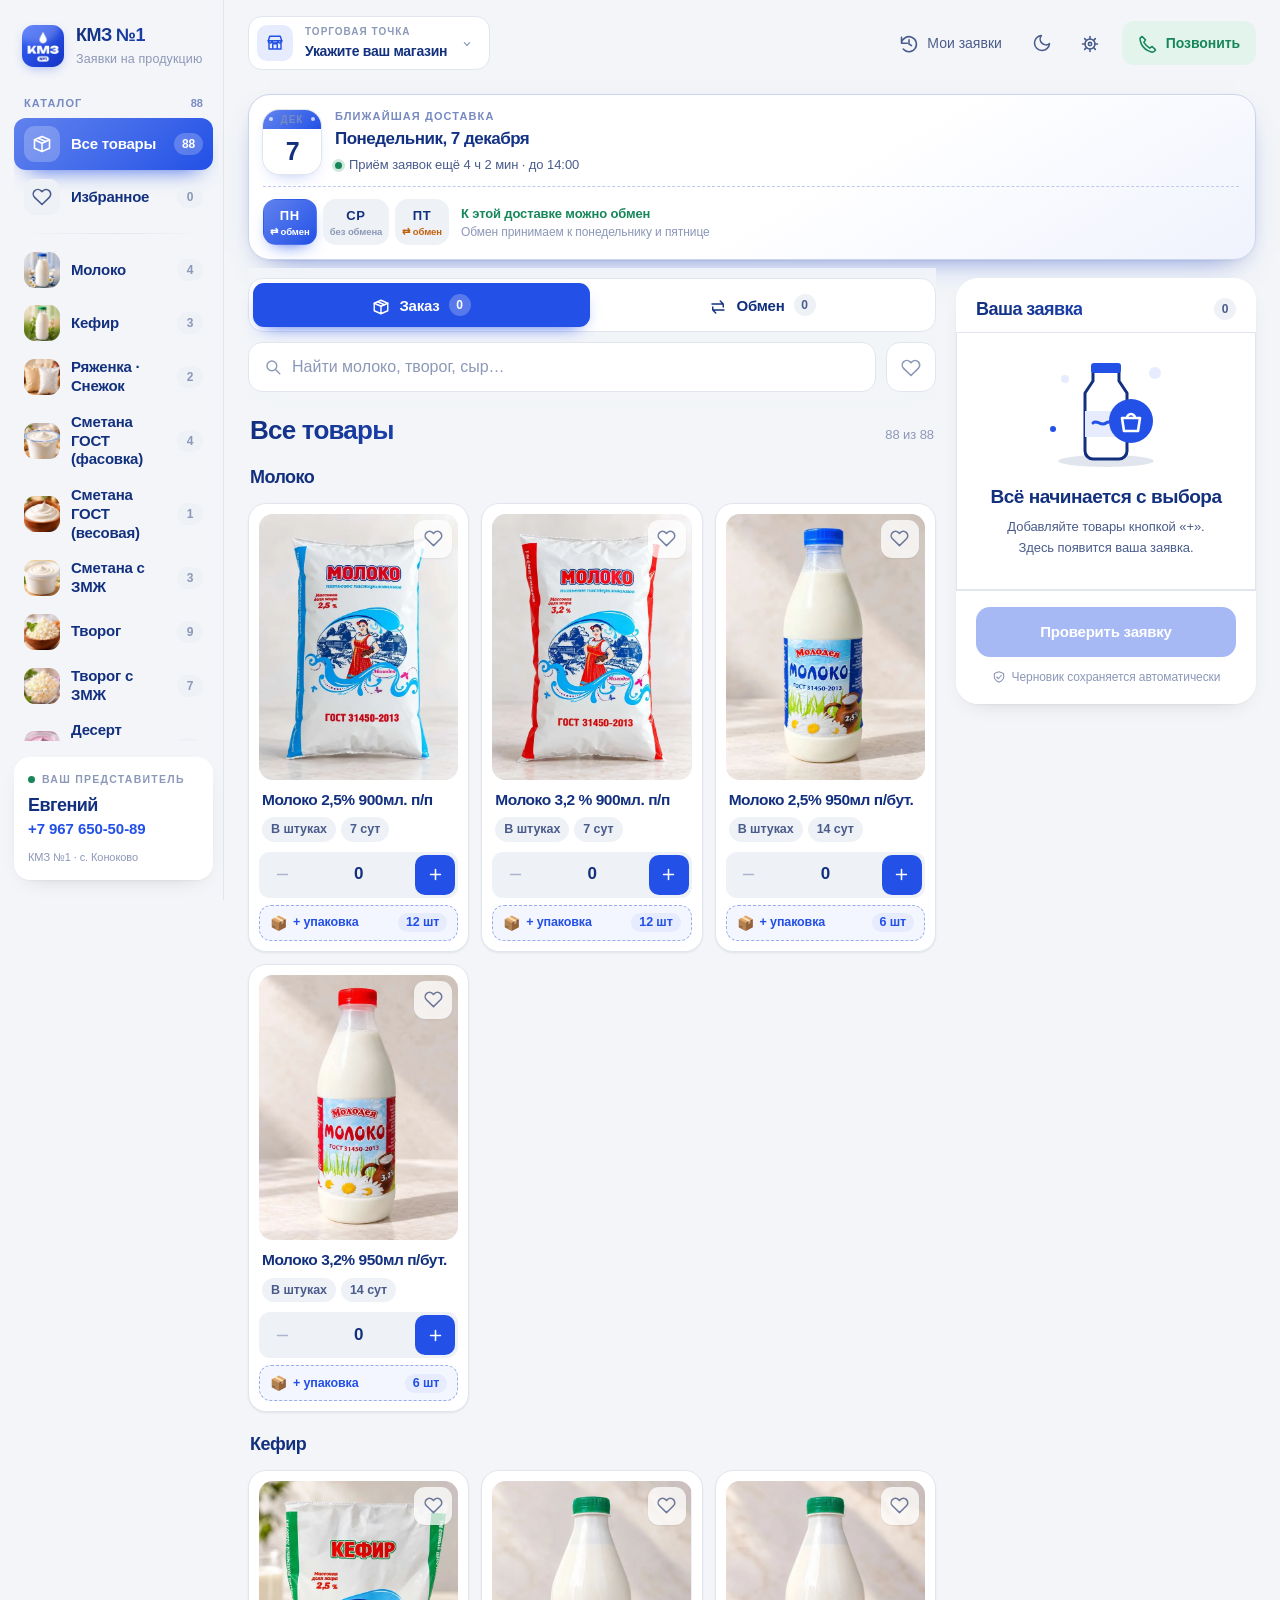
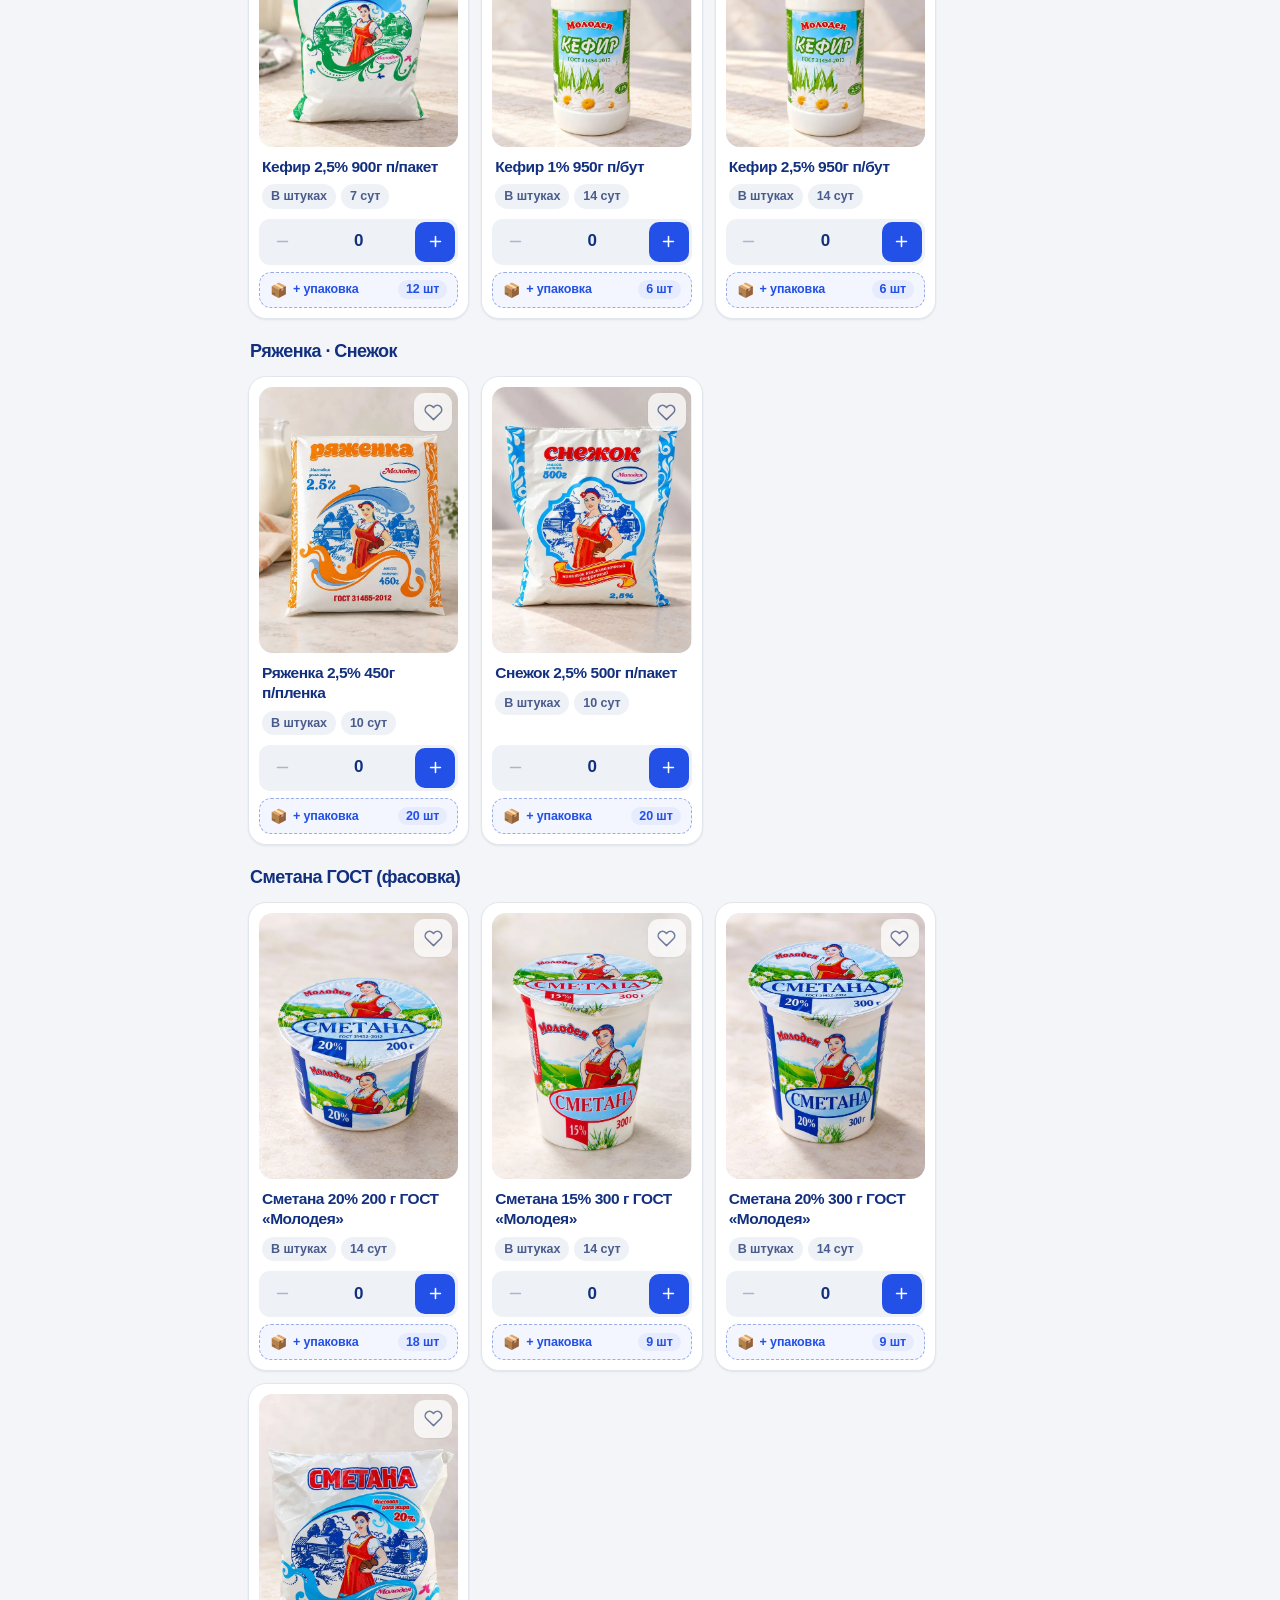
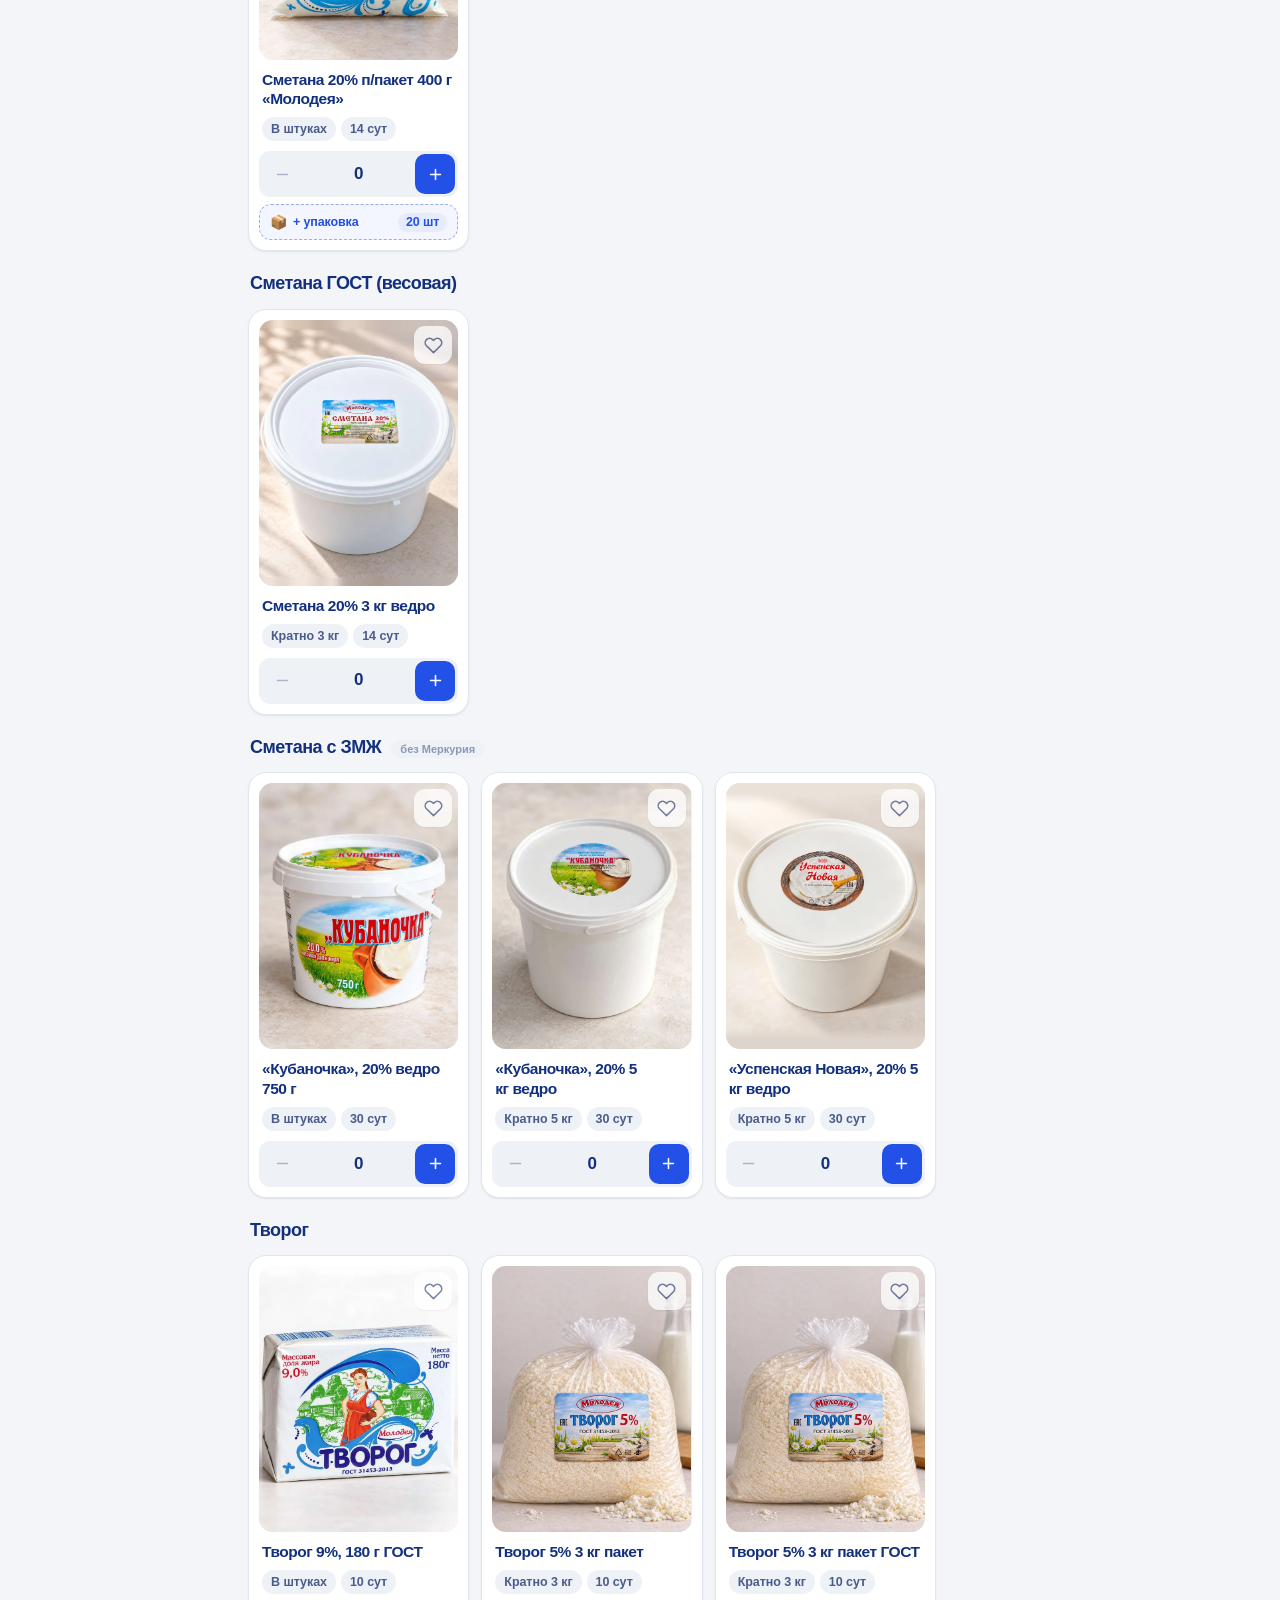
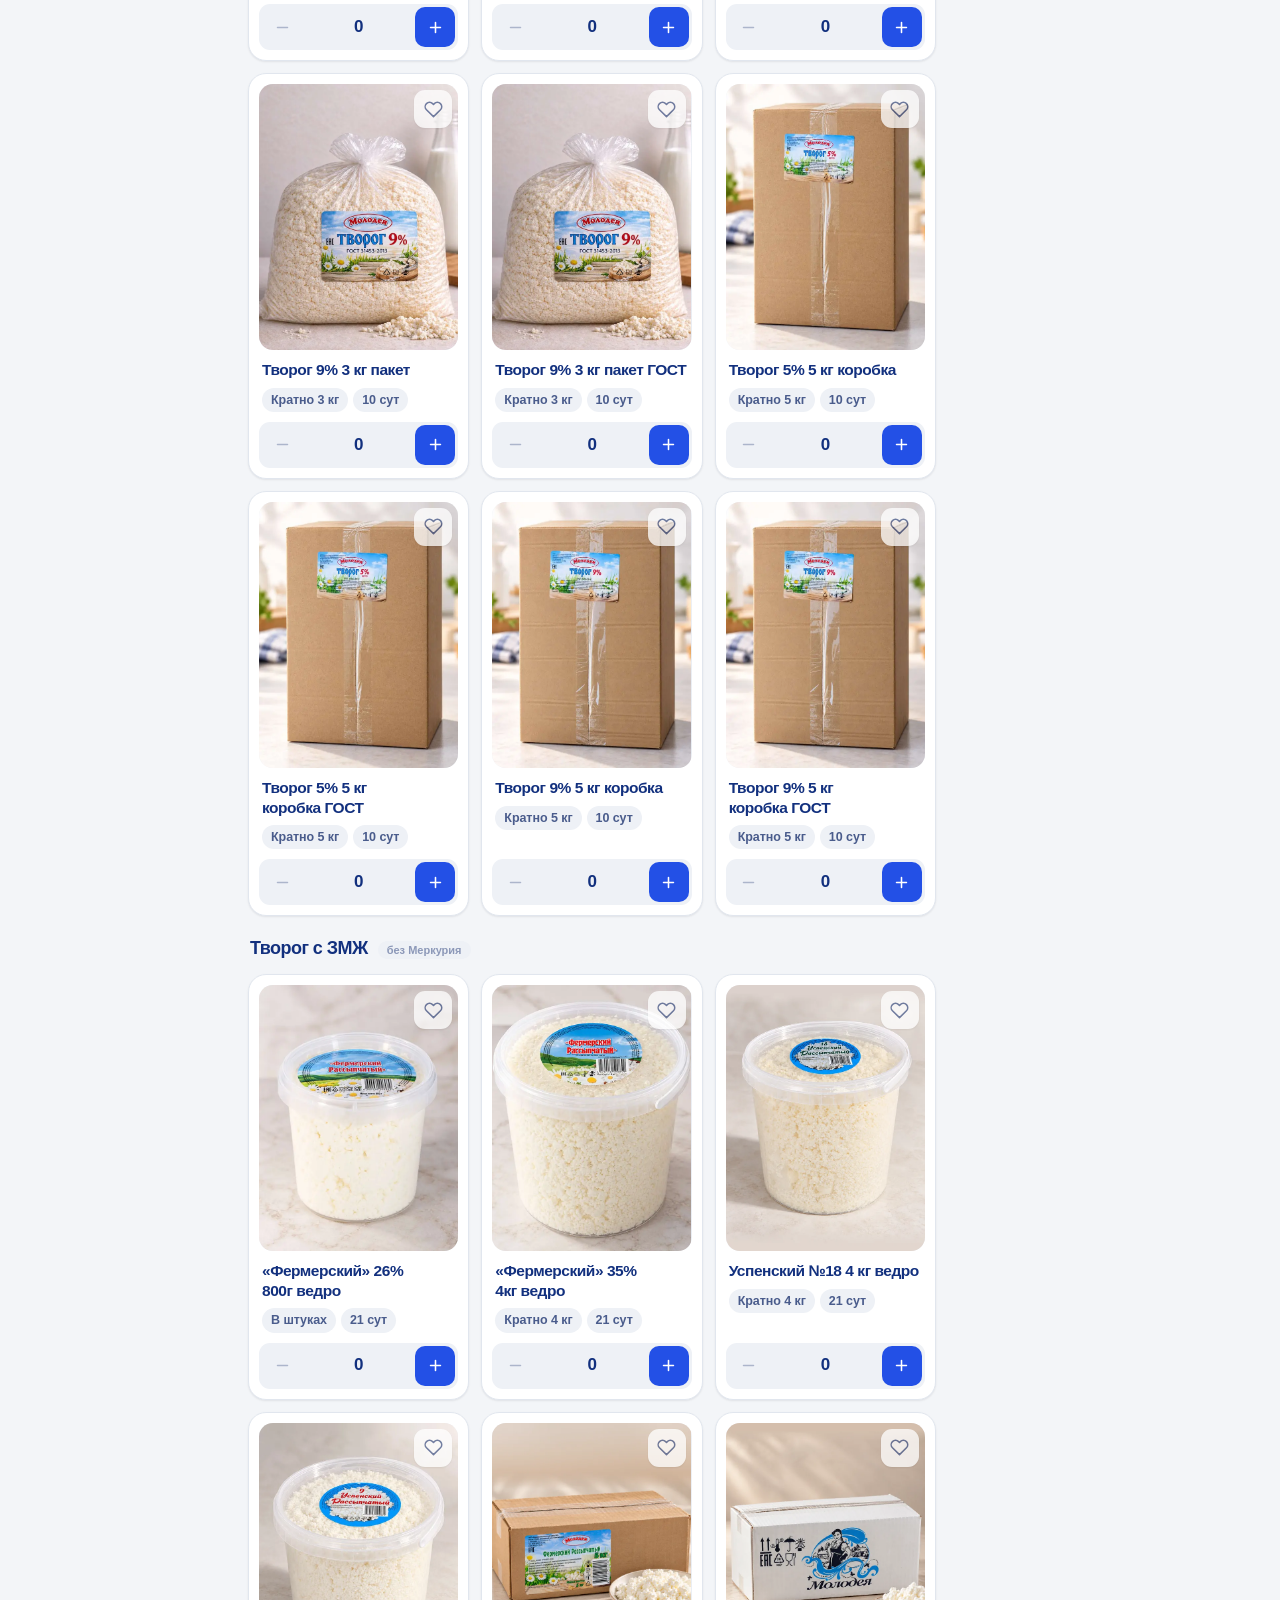
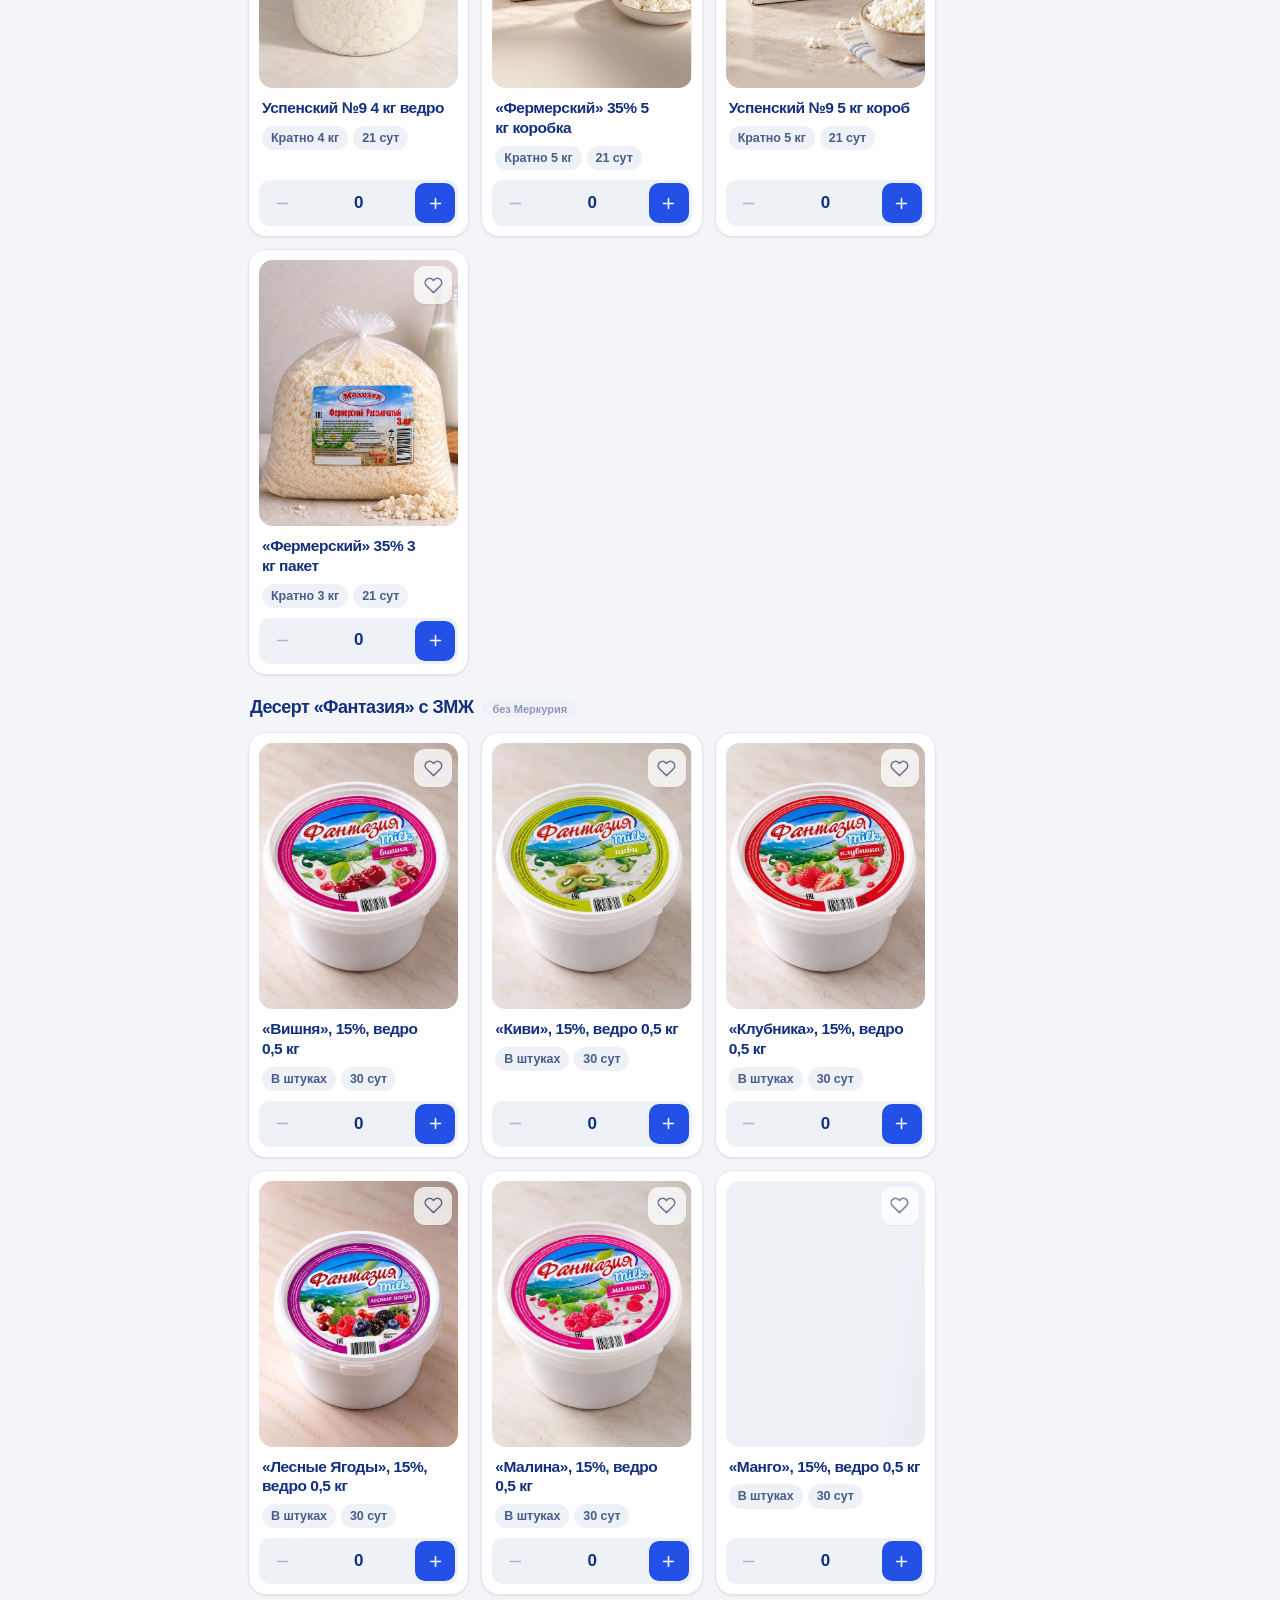
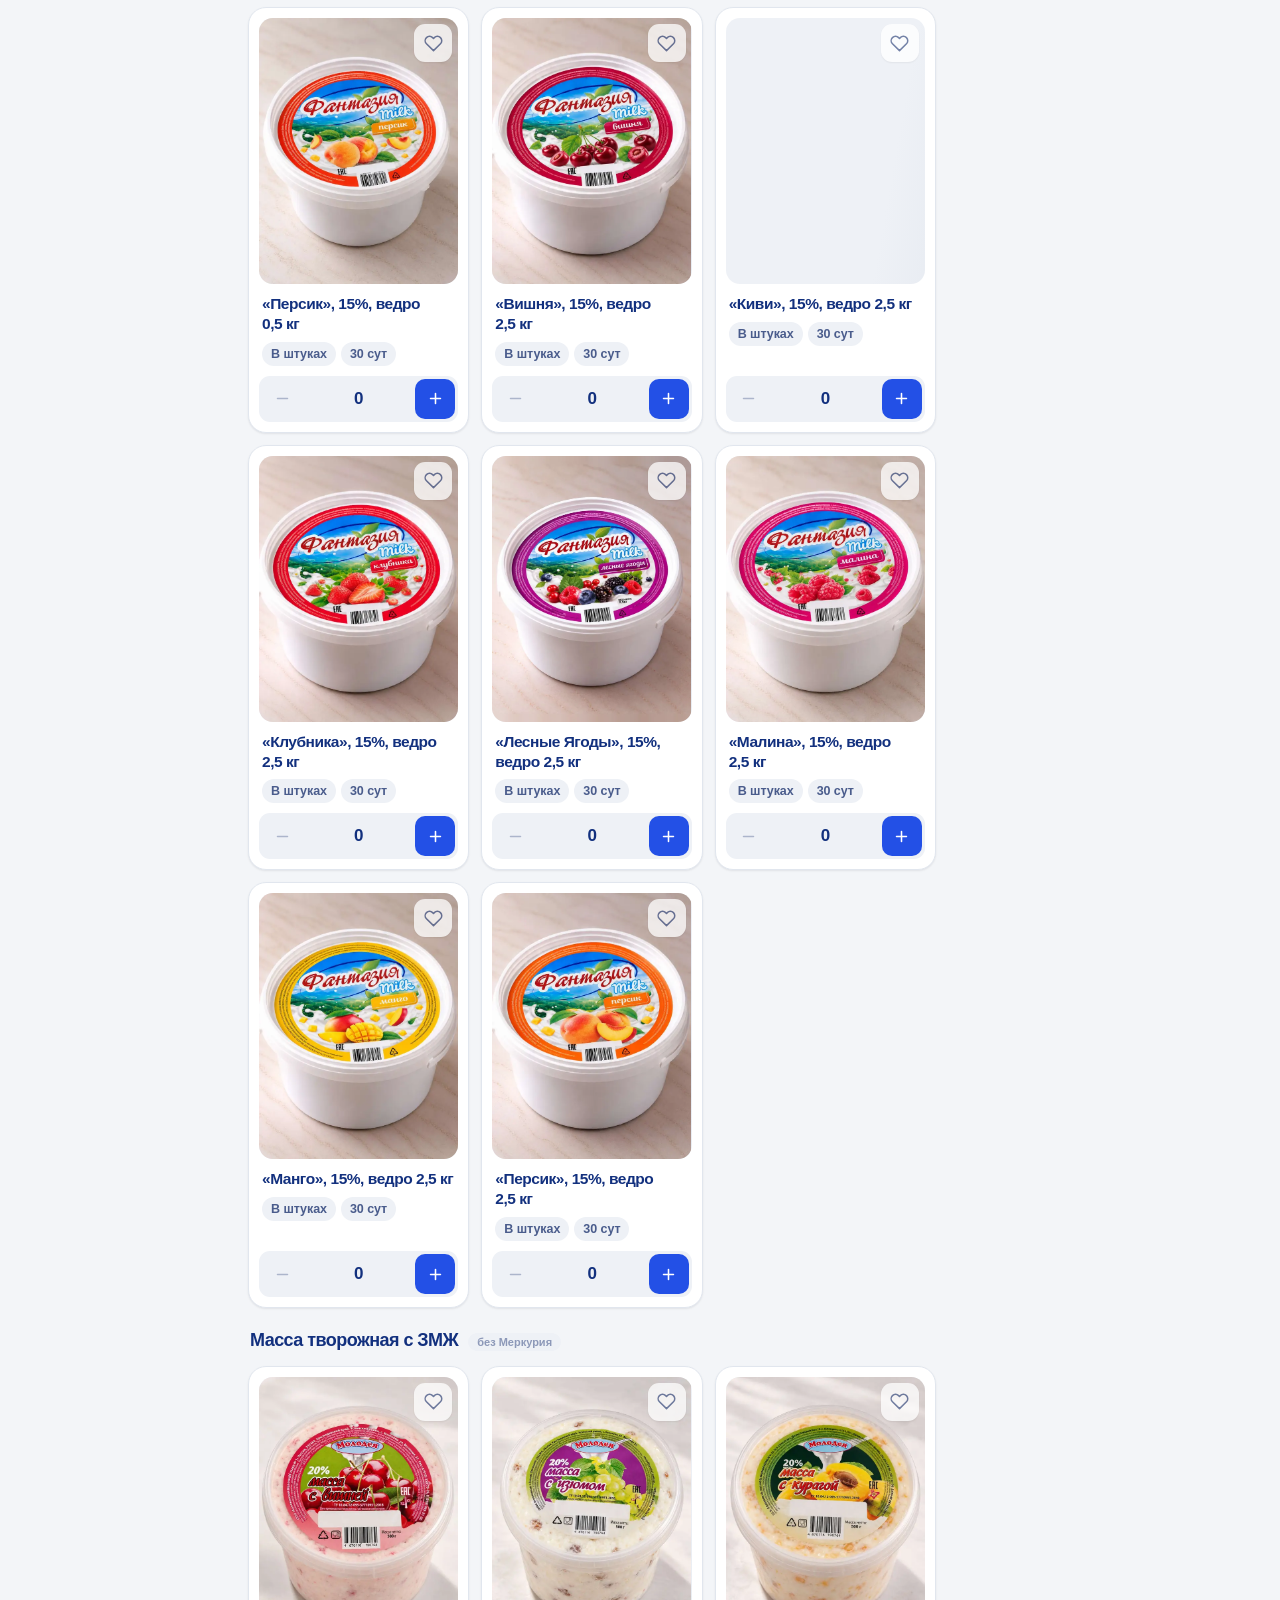
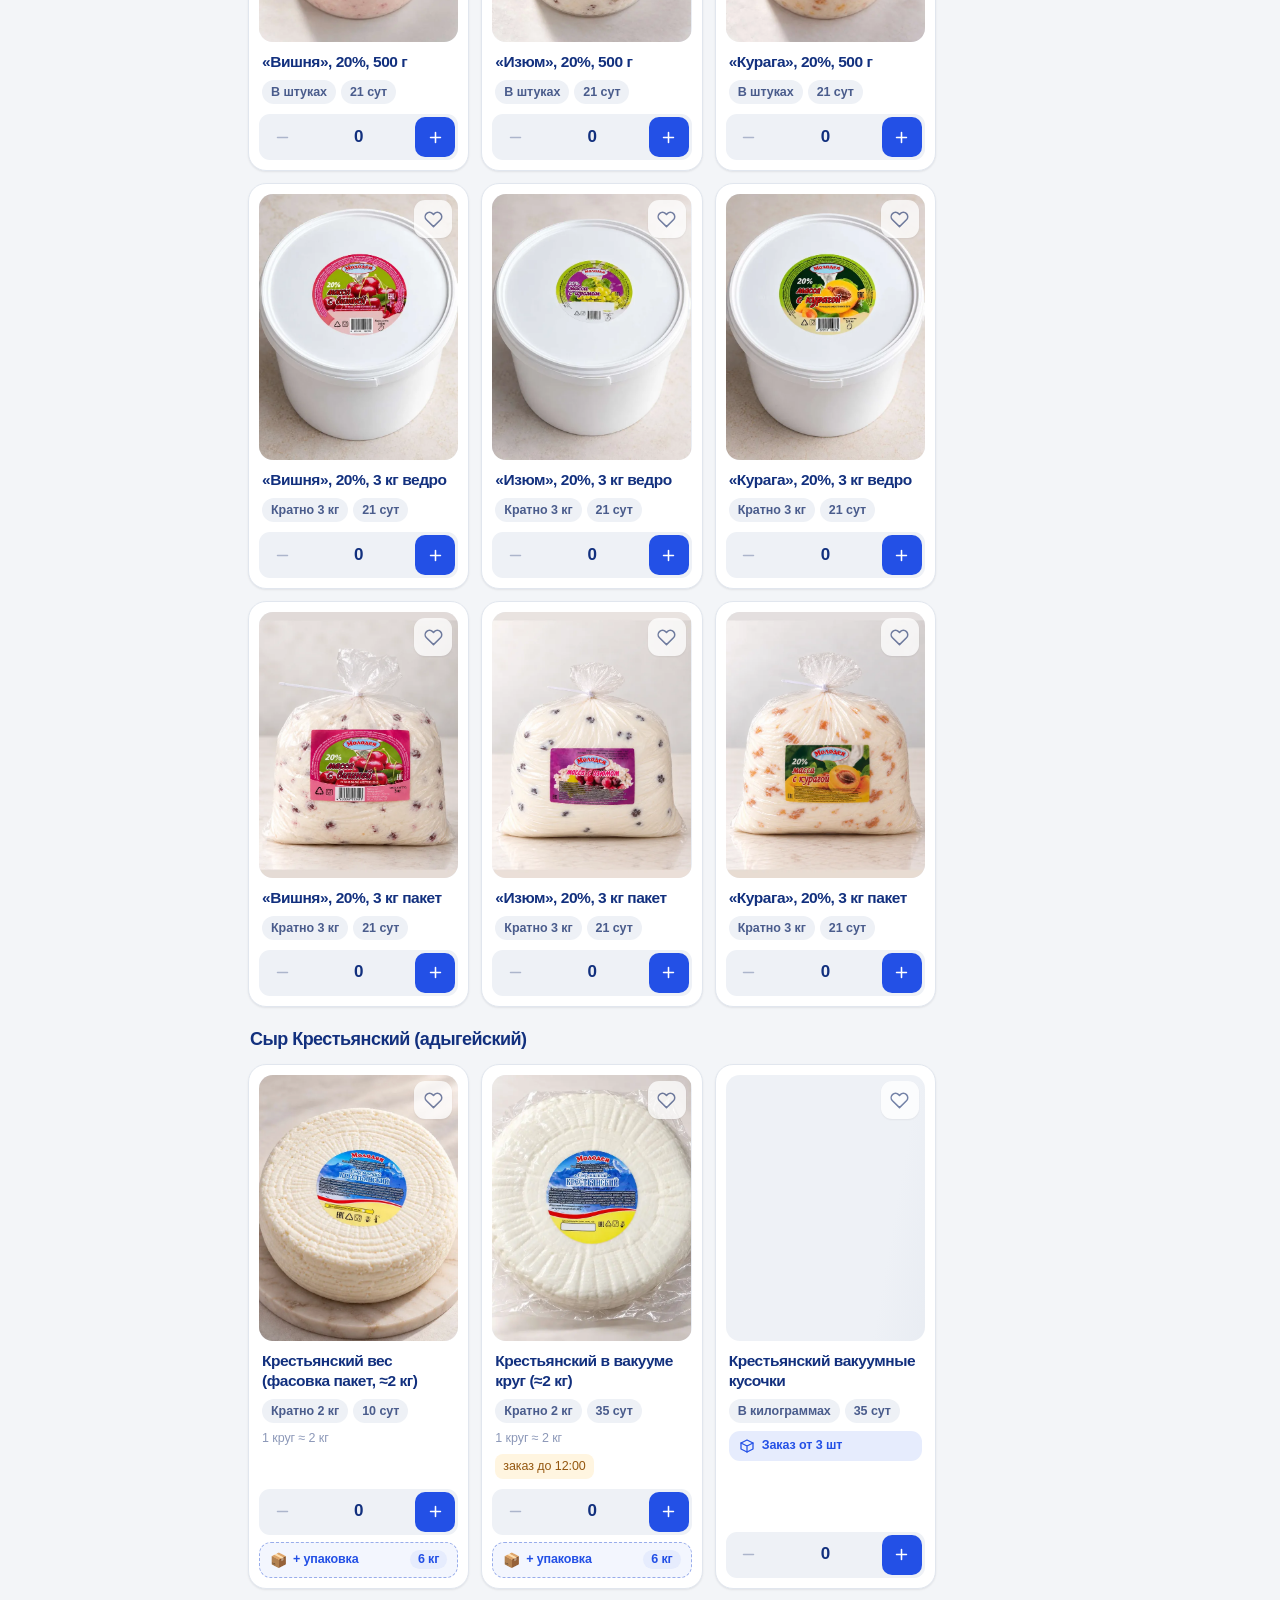
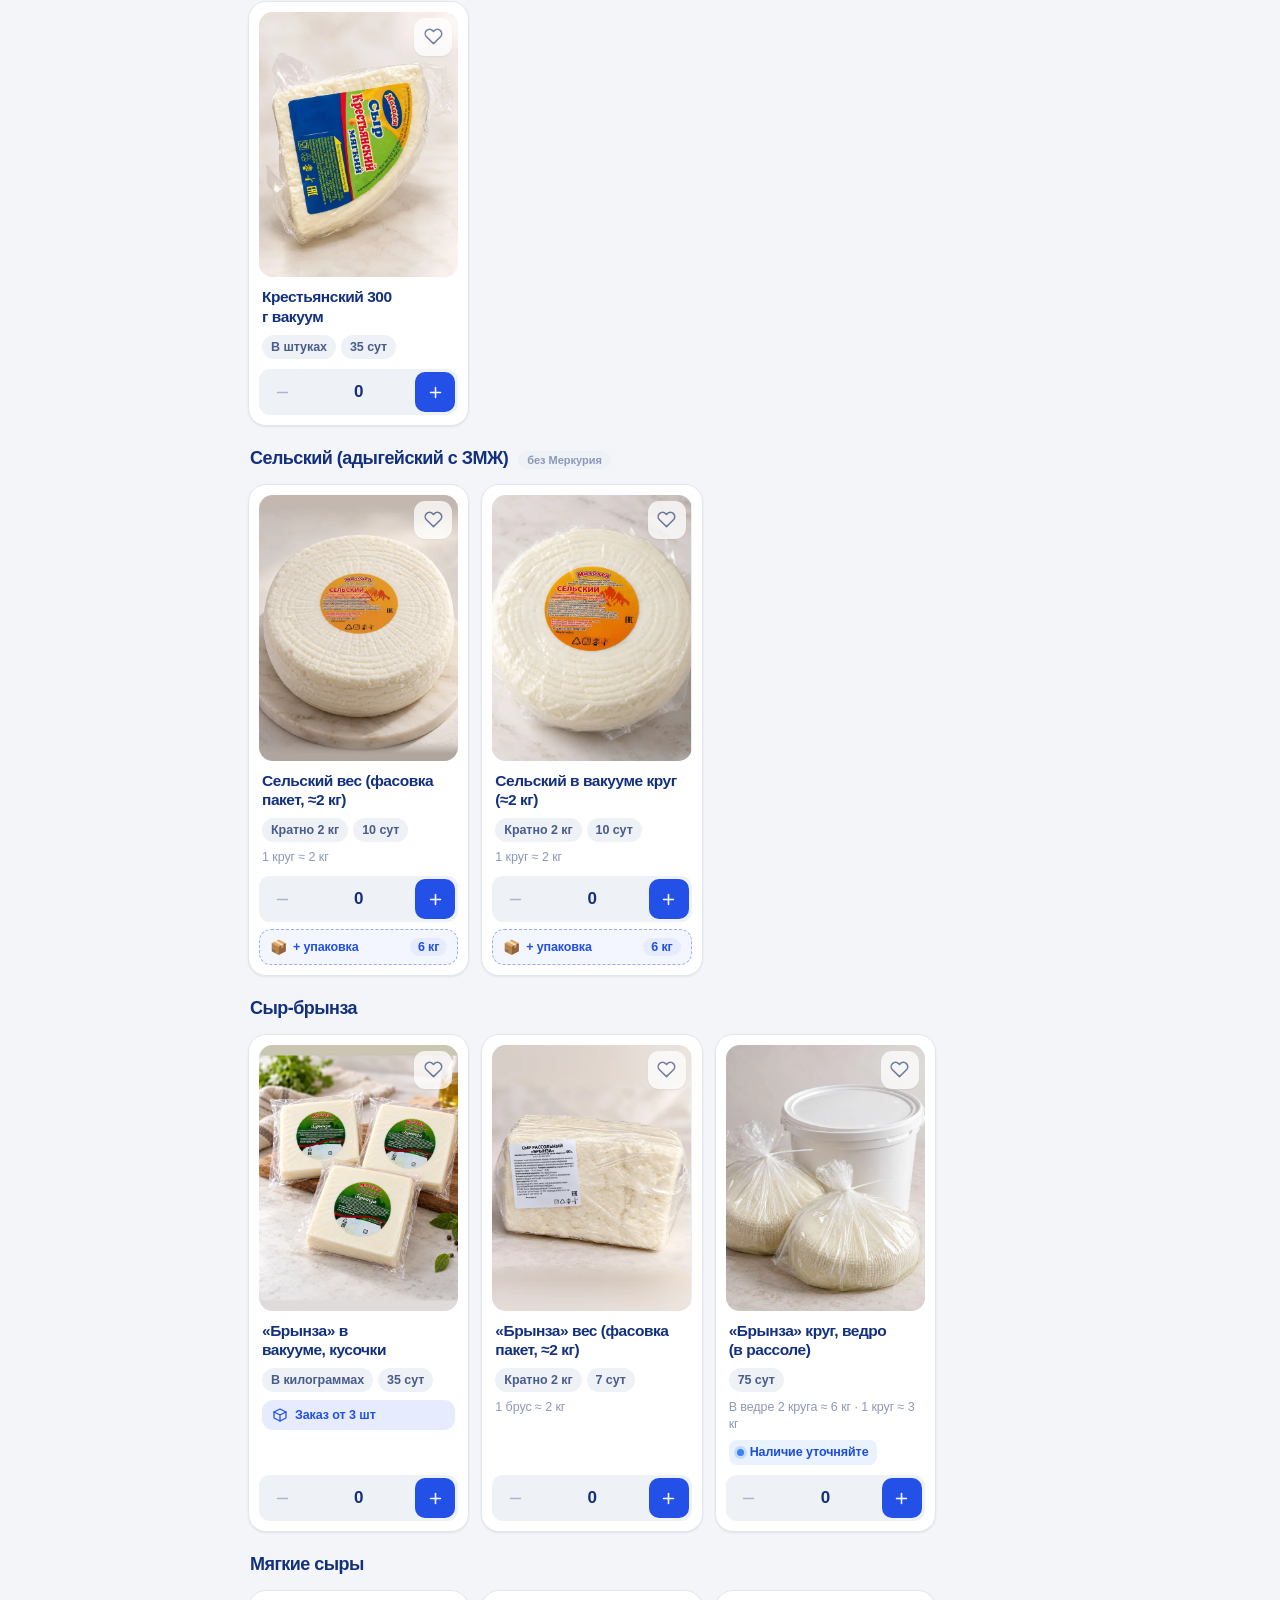
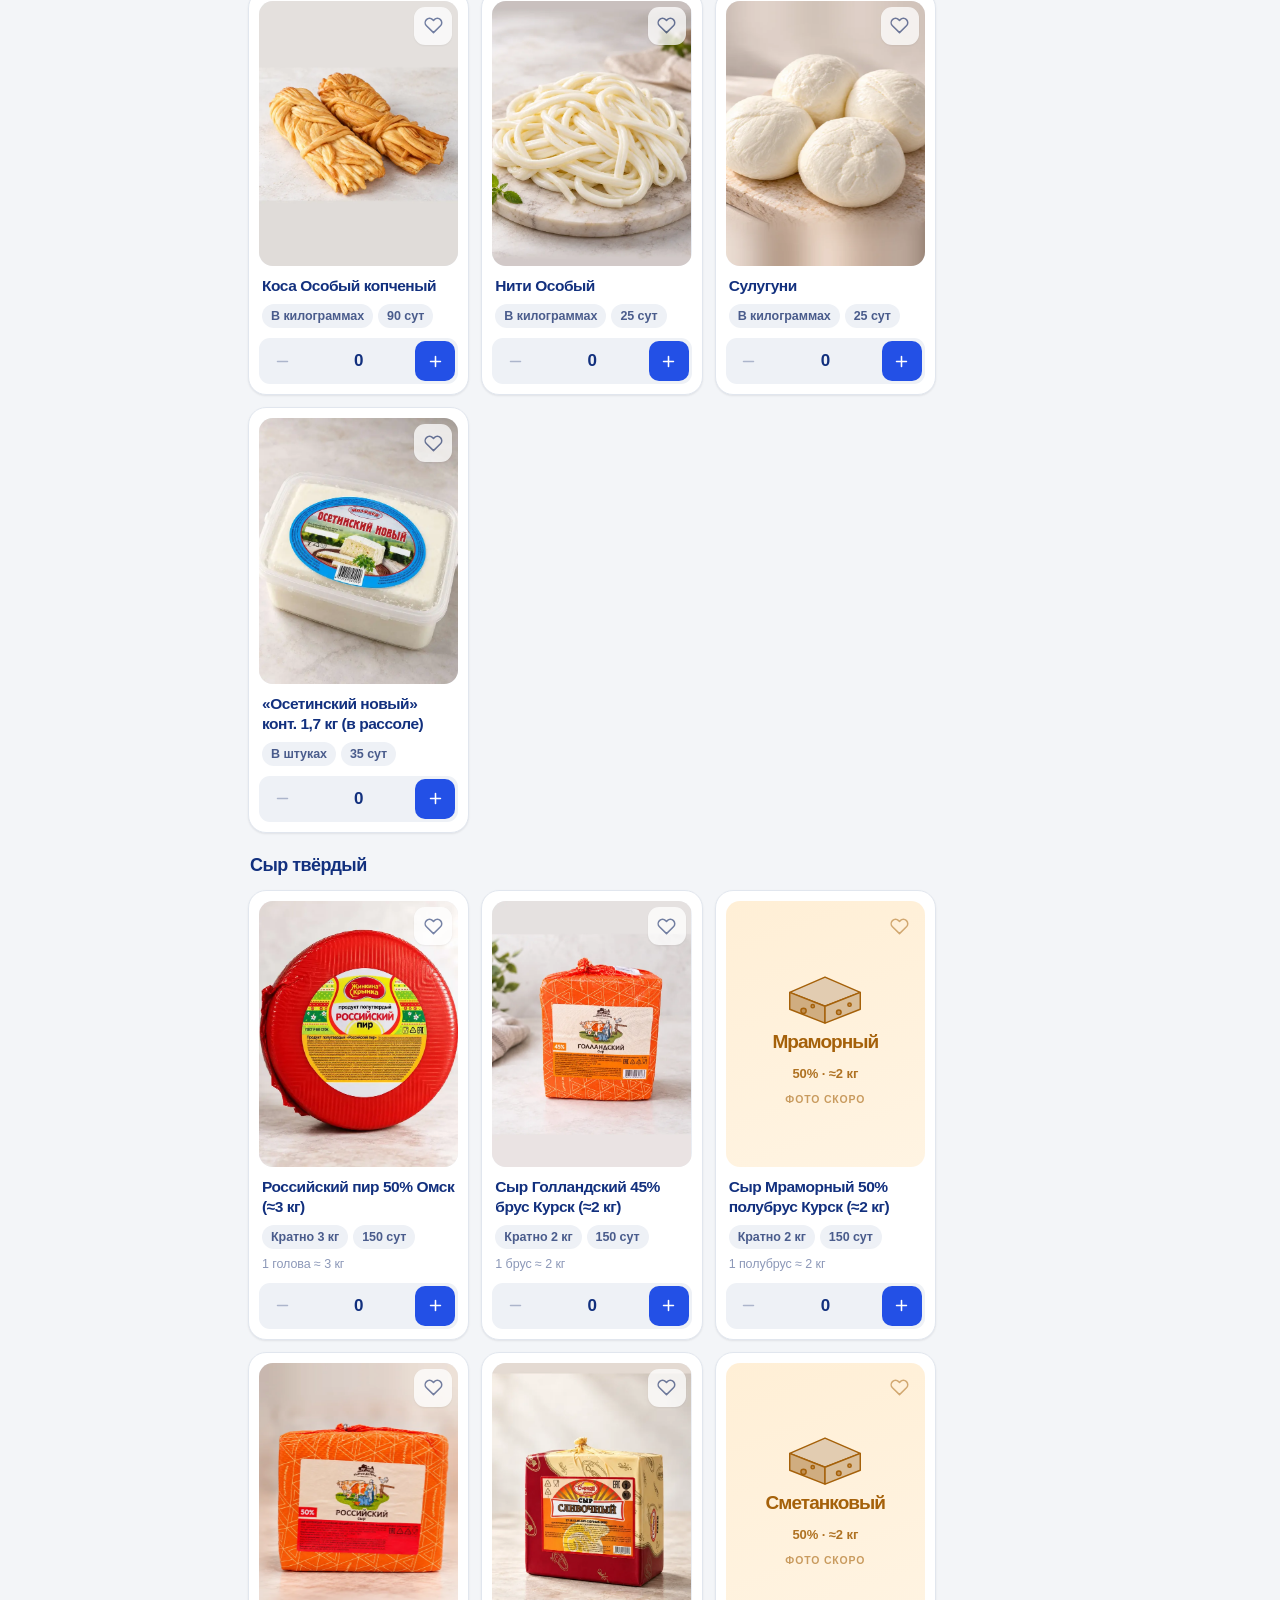
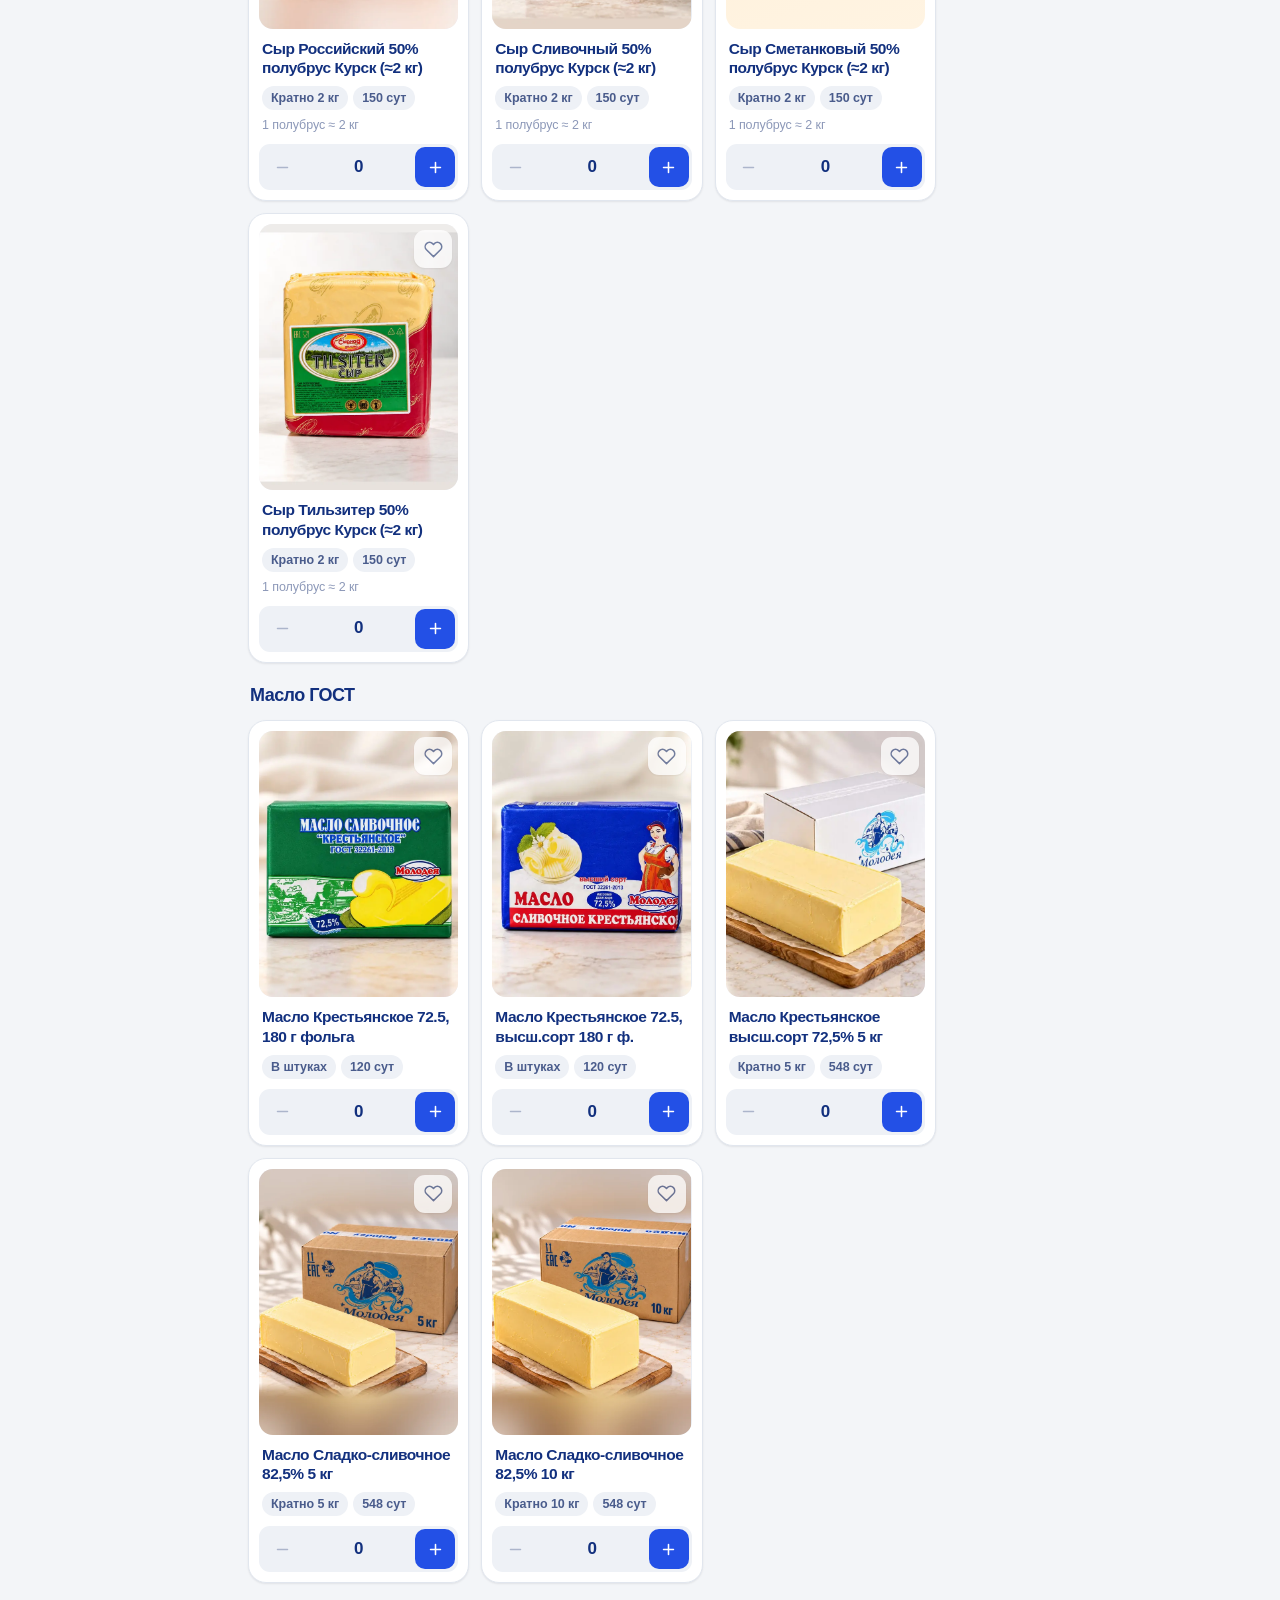
==== index.html @ 9604c7e0 "Фото Сулугуни и Российского — отдалённее, как у остальных Co-Authored-By: Claude Opus 5.5 <noreply@a" ====
<!doctype html>
<html lang="ru">
<head>
  <meta charset="utf-8">
  <meta http-equiv="Content-Security-Policy" content="default-src 'self'; script-src 'self' 'unsafe-inline'; style-src 'self' 'unsafe-inline' https://fonts.googleapis.com; font-src 'self' https://fonts.gstatic.com; img-src 'self' data: blob:; connect-src 'self'; object-src 'none'; base-uri 'self'">
  <meta name="viewport" content="width=device-width,initial-scale=1,viewport-fit=cover">
  <title>КМЗ №1 — Заявки на продукцию</title>
  <meta name="description" content="Выберите молочную продукцию КМЗ №1, оформите заказ и обмен и передайте заявку своему представителю.">
  <meta name="theme-color" content="#F3F5F8" media="(prefers-color-scheme: light)">
  <meta name="theme-color" content="#0A0F17" media="(prefers-color-scheme: dark)">
  <link rel="preconnect" href="https://fonts.googleapis.com">
  <link rel="preconnect" href="https://fonts.gstatic.com" crossorigin>
  <link rel="stylesheet" href="https://fonts.googleapis.com/css2?family=Onest:wght@400;500;600;700;800&display=swap">
  <meta name="apple-mobile-web-app-capable" content="yes">
  <meta name="format-detection" content="telephone=no">
      <link rel="apple-touch-icon" href="icons/apple-touch-icon.png">
  <link rel="icon" type="image/png" sizes="64x64" href="[data-uri]">
<link rel="manifest" href="manifest.json">
  <script>(function(){try{var t=localStorage.getItem('kmz_theme');if(t==='light'||t==='dark')document.documentElement.setAttribute('data-theme',t);}catch(e){}})();</script>
  <style>
:root{
  color-scheme:light;
  --bg:#F3F5F8;--card:#FFFFFF;--soft:#EEF1F6;--line:#E1E6EE;--line2:#D3DAE5;
  --ink:#0C1726;--ink2:#4A5669;--mute:#8993A3;
  --acc:#2350E6;--acc-h:#1C43C7;--acc-ink:#FFFFFF;--acc-soft:#E6ECFD;
  --ex:#C2610C;--ex-ink:#FFFFFF;--ex-soft:#FCEEDD;
  --ok:#17875B;--ok-soft:#E2F4EC;
  --bad:#C2412B;--bad-soft:#FCE9E4;
  --wbg:#FFF5E0;--wink:#94570F;--wline:#F1DDB5;
  --glass:rgba(243,245,248,.86);
  --shadow:0 1px 2px rgba(12,23,38,.04),0 8px 24px -14px rgba(12,23,38,.22);
  --shadow-l:0 24px 70px -20px rgba(12,23,38,.45);
  --t-milk:#E7EEFE;--t-milk-i:#2350E6;
  --t-kef:#E3F4EC;--t-kef-i:#17875B;
  --t-ryaz:#FBEADB;--t-ryaz-i:#B5581A;
  --t-smet:#FFF4D1;--t-smet-i:#946600;
  --t-tvor:#F1ECFA;--t-tvor-i:#6F45B8;
  --t-yog:#FCE7EE;--t-yog-i:#C0336A;
  --t-fant:#F7E6F4;--t-fant-i:#A0307E;
  --t-cheese:#FFEFD6;--t-cheese-i:#A5610A;
  --t-butter:#FFF7C9;--t-butter-i:#846D00;
  --t-um:#F4EDDD;--t-um-i:#8E6B22;
  --f:"Onest",-apple-system,BlinkMacSystemFont,"Segoe UI",Roboto,Arial,sans-serif;
  --d:"Unbounded","Onest",-apple-system,"Segoe UI",Arial,sans-serif;
  --safe:env(safe-area-inset-bottom,0px);
  --photo-bg:radial-gradient(120% 90% at 50% 38%,#FFFFFF 0%,#F1F4F8 62%,#E7ECF2 100%);
  /* старые имена — на случай, если где-то используются */
  --blue:var(--acc);--navy:var(--ink);--muted:var(--mute);--green:var(--ok);--orange:var(--ex);
}
@media (prefers-color-scheme:dark){:root:not([data-theme=light]){
  color-scheme:dark;
  --bg:#0A0F17;--card:#111823;--soft:#18212E;--line:#222D3C;--line2:#2C3949;
  --ink:#E9EEF6;--ink2:#A5B0C2;--mute:#6D788A;
  --acc:#6E8DFF;--acc-h:#8AA3FF;--acc-ink:#0A0F17;--acc-soft:#1A2547;
  --ex:#F0A15A;--ex-ink:#1A1004;--ex-soft:#34240F;
  --ok:#4CC794;--ok-soft:#10301F;
  --bad:#F0766B;--bad-soft:#3A1D1A;
  --wbg:#2E2210;--wink:#F0C27A;--wline:#4A3718;
  --glass:rgba(10,15,23,.86);
  --shadow:0 1px 0 rgba(255,255,255,.03),0 12px 30px -14px rgba(0,0,0,.7);
  --shadow-l:0 24px 70px -20px rgba(0,0,0,.8);
  --t-milk:#18223C;--t-milk-i:#9DB3FF;
  --t-kef:#14271F;--t-kef-i:#6FD8AB;
  --t-ryaz:#2A1F19;--t-ryaz-i:#F2AE7C;
  --t-smet:#27241C;--t-smet-i:#EBCB78;
  --t-tvor:#211C30;--t-tvor-i:#C7A8F2;
  --t-yog:#2B1A23;--t-yog-i:#F29BBE;
  --t-fant:#2A1A2B;--t-fant-i:#EC9AD6;
  --t-cheese:#2A2219;--t-cheese-i:#F2BD72;
  --t-butter:#26241A;--t-butter-i:#E8D774;
  --t-um:#26221B;--t-um-i:#E0C284;--photo-bg:radial-gradient(120% 90% at 50% 38%,#243042 0%,#18212E 60%,#121A25 100%);
}}
:root[data-theme=dark]{
  color-scheme:dark;
  --bg:#0A0F17;--card:#111823;--soft:#18212E;--line:#222D3C;--line2:#2C3949;
  --ink:#E9EEF6;--ink2:#A5B0C2;--mute:#6D788A;
  --acc:#6E8DFF;--acc-h:#8AA3FF;--acc-ink:#0A0F17;--acc-soft:#1A2547;
  --ex:#F0A15A;--ex-ink:#1A1004;--ex-soft:#34240F;
  --ok:#4CC794;--ok-soft:#10301F;
  --bad:#F0766B;--bad-soft:#3A1D1A;
  --wbg:#2E2210;--wink:#F0C27A;--wline:#4A3718;
  --glass:rgba(10,15,23,.86);
  --shadow:0 1px 0 rgba(255,255,255,.03),0 12px 30px -14px rgba(0,0,0,.7);
  --shadow-l:0 24px 70px -20px rgba(0,0,0,.8);
  --t-milk:#18223C;--t-milk-i:#9DB3FF;
  --t-kef:#14271F;--t-kef-i:#6FD8AB;
  --t-ryaz:#2A1F19;--t-ryaz-i:#F2AE7C;
  --t-smet:#27241C;--t-smet-i:#EBCB78;
  --t-tvor:#211C30;--t-tvor-i:#C7A8F2;
  --t-yog:#2B1A23;--t-yog-i:#F29BBE;
  --t-fant:#2A1A2B;--t-fant-i:#EC9AD6;
  --t-cheese:#2A2219;--t-cheese-i:#F2BD72;
  --t-butter:#26241A;--t-butter-i:#E8D774;
  --t-um:#26221B;--t-um-i:#E0C284;--photo-bg:radial-gradient(120% 90% at 50% 38%,#243042 0%,#18212E 60%,#121A25 100%);
}

*{box-sizing:border-box}
html{-webkit-text-size-adjust:100%}
body{margin:0;background:var(--bg);color:var(--ink);font:16px/1.45 var(--f);-webkit-font-smoothing:antialiased;font-variant-numeric:tabular-nums}
button,input,textarea{font:inherit;color:inherit}
button{border:0;background:none;cursor:pointer;touch-action:manipulation}
button:disabled{cursor:default;opacity:.4}
a{color:var(--acc);text-decoration:none}
h1,h2,h3,p{margin:0}
button,a,input,textarea{-webkit-tap-highlight-color:transparent}
button:focus-visible,a:focus-visible,input:focus-visible,textarea:focus-visible,[tabindex]:focus-visible{outline:2px solid var(--acc);outline-offset:2px}
[hidden]{display:none!important}
svg{width:20px;height:20px;fill:none;stroke:currentColor;stroke-width:1.9;stroke-linecap:round;stroke-linejoin:round;vertical-align:middle}
img{display:block;max-width:100%}
.skip{position:fixed;top:-90px;left:20px;background:var(--card);padding:12px;z-index:100;border-radius:10px}
.skip:focus{top:10px}

/* ---------- каркас ---------- */
.app-shell{display:grid;grid-template-columns:252px minmax(0,1fr);min-height:100vh;max-width:1520px;margin:0 auto}
.rail{position:sticky;top:0;height:100vh;display:flex;flex-direction:column;background:transparent;color:var(--ink2);padding:24px 14px 20px 20px;border-right:1px solid var(--line)}
.brand{display:flex;align-items:center;gap:12px;color:var(--ink);padding:0 8px 24px}
.brand img{border-radius:13px;background:#fff;flex-shrink:0;width:42px;height:42px;box-shadow:var(--shadow)}
.brand strong{font:700 17px/1.15 var(--d);letter-spacing:-.02em}
.brand small{display:block;font-size:12px;margin-top:3px;color:var(--mute)}
.rail-heading{padding:0 10px 8px;display:flex;justify-content:space-between;font-size:11px;letter-spacing:.1em;font-weight:600;color:var(--mute)}
.rail-heading span{letter-spacing:0}
#categories{overflow:auto;scrollbar-width:thin;scrollbar-color:var(--line2) transparent;flex:1;min-height:100px;margin-right:-6px;padding-right:6px}
.category{display:flex;align-items:center;gap:11px;min-height:42px;width:100%;padding:8px 10px;border-radius:12px;text-align:left;color:var(--ink2);line-height:1.25;font-size:14px;margin:1px 0;transition:background .15s,color .15s}
.category svg{width:18px;height:18px;flex-shrink:0}
.category>span:nth-child(2){flex:1}
.category .cat-count{font-size:12px;color:var(--mute);font-weight:500}
.category:hover{background:var(--card);color:var(--ink)}
.category.active{background:var(--card);color:var(--ink);font-weight:600;box-shadow:var(--shadow)}
.category>svg{width:26px;height:26px;padding:4px;border-radius:8px;background:var(--soft);color:var(--ink2)}
.rail-divider{height:1px;background:var(--line);margin:10px 10px}
.sw{display:inline-block;flex:none;width:26px;height:26px;border-radius:8px;background:var(--t-milk);position:relative}
.sw::after{content:"";position:absolute;inset:8px;border-radius:50%;background:var(--t-milk-i);opacity:.9}
.rail-contact{margin-top:16px;padding:14px;border-radius:16px;background:var(--card);box-shadow:var(--shadow);font-size:12px}
.rail-contact strong{color:var(--mute);font-size:11px;font-weight:500;letter-spacing:.06em;text-transform:uppercase}
.contact-dot{display:inline-block;width:7px;height:7px;border-radius:50%;background:var(--ok);margin-right:7px}
.rail-contact p{font-size:16px;font-weight:600;color:var(--ink);margin:6px 0 2px}
.rail-contact a{color:var(--ink2);font-size:14px;display:block}
.rail-contact small{display:block;color:var(--mute);font-size:11px;margin-top:10px}
.app-content{min-width:0}

/* ---------- верхняя панель ---------- */
.topbar{display:flex;align-items:center;justify-content:space-between;gap:16px;background:transparent;padding:18px 32px 0;min-height:0}
.point-switch{display:flex;align-items:center;gap:12px;padding:8px 14px 8px 8px;min-width:0;max-width:460px;text-align:left;background:var(--card);border:1px solid var(--line);border-radius:14px}
.point-switch:hover{border-color:var(--line2)}
.point-switch>span:first-child{display:grid;place-items:center;width:36px;height:36px;border-radius:10px;background:var(--acc-soft);color:var(--acc);flex-shrink:0}
.point-switch>span:first-child svg{width:18px;height:18px}
.point-switch>span:nth-child(2){min-width:0}
.point-switch small{display:block;font-size:10px;letter-spacing:.1em;color:var(--mute);margin-bottom:1px}
.point-switch strong{display:block;font-size:14px;font-weight:600;overflow:hidden;text-overflow:ellipsis;white-space:nowrap}
.point-switch>span:last-child{color:var(--mute);flex-shrink:0}
.point-switch>span:last-child svg{width:16px;height:16px}
.top-actions{display:flex;align-items:center;gap:4px;flex-shrink:0}
.nav-button,.icon-button{display:inline-flex;align-items:center;justify-content:center;gap:8px;min-width:44px;min-height:44px;border-radius:12px;color:var(--ink2);font-size:14px;font-weight:500}
.nav-button{padding:0 14px}
.nav-button:hover,.icon-button:hover{background:var(--card);color:var(--ink)}
.call-button{display:flex;align-items:center;gap:8px;padding:0 16px;min-height:44px;background:var(--ok-soft);border-radius:12px;color:var(--ok);font-size:14px;font-weight:600;margin-left:6px}
.mobile-brand{display:none}

.content-wrap{max-width:1470px;margin:auto;padding:26px 32px 40px}
.page-intro{display:flex;align-items:flex-end;justify-content:space-between;gap:24px;margin-bottom:26px}
.eyebrow{font-size:11px;letter-spacing:.12em;font-weight:600;color:var(--mute);margin-bottom:8px}
h1{font:700 40px/1.05 var(--d);letter-spacing:-.035em}
h1>span{color:var(--acc)}
.page-intro p{font-size:14px;color:var(--mute);margin-top:10px}
.delivery{display:flex;align-items:center;gap:14px;background:var(--card);padding:12px 18px 12px 12px;border-radius:18px;box-shadow:var(--shadow);min-width:0;border:0}
.dday{flex:none;width:52px;height:56px;border-radius:13px;background:var(--ink);color:var(--bg);display:flex;flex-direction:column;align-items:center;justify-content:center;line-height:1}
.dday b{font:700 21px var(--d);letter-spacing:-.03em}
.dday small{font-size:10px!important;text-transform:uppercase;letter-spacing:.08em;margin-top:5px;opacity:.7;color:inherit!important}
.dday svg{width:24px;height:24px}
.delivery small{display:block;font-size:11px;letter-spacing:.08em;text-transform:uppercase;color:var(--mute)}
.delivery strong{display:block;font-size:15px;font-weight:600;color:var(--ink);margin:2px 0}
.delivery strong::first-letter{text-transform:uppercase}
.delivery #delivery-deadline{display:block;font-size:13px;color:var(--ok);font-weight:500}

.workspace{display:grid;grid-template-columns:minmax(0,1fr) 340px;gap:28px;align-items:start}
.catalog{min-width:0}
.catalog-tools{position:sticky;top:0;background:var(--glass);-webkit-backdrop-filter:saturate(1.4) blur(14px);backdrop-filter:saturate(1.4) blur(14px);padding:10px 0 14px;margin-top:-10px;z-index:10}
.mode-tabs{display:flex;gap:4px;padding:4px;background:var(--card);border:1px solid var(--line);border-radius:15px;margin-bottom:10px}
.mode-tabs>button{flex:1;display:flex;align-items:center;justify-content:center;gap:9px;min-height:44px;border-radius:11px;font-size:15px;font-weight:600;color:var(--ink2);transition:background .15s,color .15s}
.mode-tabs>button svg{width:18px;height:18px}
.mode-tabs>button.active{background:var(--acc);color:var(--acc-ink);box-shadow:0 8px 18px -10px var(--acc)}
.mode-tabs>.return-tab.active{background:var(--ex);color:var(--ex-ink);box-shadow:0 8px 18px -10px var(--ex)}
.counter{display:inline-flex;align-items:center;justify-content:center;min-width:22px;height:22px;padding:0 7px;border-radius:99px;background:var(--soft);color:var(--ink2);font-size:12px;font-weight:600}
.mode-tabs>.active .counter,.mode-tabs>.return-tab.active .counter{background:rgba(255,255,255,.24);color:inherit}
.search-row{display:flex;gap:10px}
.search{display:flex;align-items:center;gap:10px;flex:1;min-width:0;background:var(--card);border:1px solid var(--line);height:50px;border-radius:14px;padding-left:15px}
.search>span{color:var(--mute);display:flex}
.search>span svg{width:18px;height:18px}
.search input{height:100%;width:100%;min-width:0;border:0;outline:0;background:transparent;font-size:16px;padding:0 6px 0 0;color:var(--ink)}
.search input::placeholder{color:var(--mute)}
.search input::-webkit-search-cancel-button{-webkit-appearance:none}
.search:focus-within{border-color:var(--acc);box-shadow:0 0 0 3px var(--acc-soft)}
.search input:focus-visible{outline:none}
.search button{min-width:44px;height:44px;color:var(--mute);display:grid;place-items:center}
.favorite-filter{width:50px;height:50px;flex-shrink:0;border:1px solid var(--line);background:var(--card);color:var(--mute);border-radius:14px}
.favorite-filter.active{border-color:#E0445B;color:#E0445B}
.favorite-filter.active svg{fill:currentColor}
.mobile-categories{display:none}

.list-heading{display:flex;align-items:baseline;justify-content:space-between;gap:12px;margin:10px 2px 6px}
.list-heading h2{font:700 22px var(--d);letter-spacing:-.03em}
.list-heading>span{font-size:13px;color:var(--mute);white-space:nowrap}
.product-group{margin-bottom:10px}
.group-label{display:flex;align-items:baseline;gap:10px;font:700 17px var(--d);letter-spacing:-.02em;color:var(--ink);margin:22px 2px 12px;flex-wrap:wrap}
.group-label small{font:500 12px var(--f);letter-spacing:0;color:var(--mute);background:var(--soft);padding:3px 9px;border-radius:99px}

/* ---------- карточка товара ---------- */
.product-list{display:grid;grid-template-columns:repeat(auto-fill,minmax(208px,1fr));gap:12px}
.product{position:relative;display:flex;flex-direction:column;gap:10px;padding:10px;background:var(--card);border:1.5px solid transparent;border-radius:20px;box-shadow:var(--shadow);transition:border-color .15s}
.product.selected{border-color:var(--acc)}
.exchange-mode .product.selected{border-color:var(--ex)}
.product-symbol{position:relative;display:flex;flex-direction:column;justify-content:space-between;min-height:100px;padding:13px 14px 12px;border-radius:14px;background:var(--t-milk);color:var(--t-milk-i)}
.ps-big{font:700 30px/1 var(--d);letter-spacing:-.045em;padding-right:34px}
.ps-big sup{font-size:.5em;vertical-align:top;position:relative;top:.1em;margin-left:1px;letter-spacing:0}
.ps-big.w{font-size:19px;letter-spacing:-.02em;line-height:1.12;overflow-wrap:anywhere}
.ps-sub{display:flex;gap:6px;align-items:center;font-size:13px;font-weight:600;opacity:.88;margin-top:10px}
.ps-sub i{font-style:normal;font-weight:500;opacity:.8}
.favorite{position:absolute;top:6px;right:6px;display:grid;place-items:center;width:38px;height:38px;border-radius:11px;color:currentColor;opacity:.5}
.favorite:hover{opacity:1}
.favorite svg{width:19px;height:19px}
.favorite.active{opacity:1;color:#E0445B}
.favorite.active svg{fill:currentColor}
.product-info{flex:1;padding:0 3px;min-width:0}
.product-name{font-size:15px;font-weight:600;line-height:1.3;letter-spacing:-.005em;overflow-wrap:anywhere}
.product-meta{display:flex;gap:5px;flex-wrap:wrap;font-size:12px;color:var(--ink2);margin-top:8px}
.product-meta>span{background:var(--soft);padding:3px 8px;border-radius:99px;font-weight:500}
.product-meta .unit{color:var(--ink2)}
.product-hint,.product-warn{font-size:12.5px;color:var(--mute);margin-top:7px;line-height:1.35}
.product-warn{color:var(--wink);background:var(--wbg);padding:4px 8px;border-radius:8px;display:inline-block;font-weight:500}
.product-controls{display:flex;align-items:center}
.qty{flex:1;display:flex;align-items:center;justify-content:space-between;background:var(--soft);border-radius:13px;padding:3px;height:46px;transition:background .15s}
.qty button{width:40px;height:40px;display:grid;place-items:center;background:transparent;color:var(--ink2);border-radius:10px;flex:none}
.qty button svg{width:17px;height:17px;stroke-width:2.2}
.qty button[data-action="plus"]{background:var(--acc);color:var(--acc-ink)}
.qty button[data-action="plus"]:hover{background:var(--acc-h)}
.qty input{flex:1;width:0;text-align:center;font-weight:700;font-size:17px;background:none;border:0;padding:0;min-width:0;border-radius:6px;color:var(--ink)}
.product.selected .qty{background:var(--acc)}
.product.selected .qty button,.product.selected .qty button[data-action="plus"]{background:transparent;color:var(--acc-ink)}
.product.selected .qty button:hover{background:rgba(255,255,255,.18)}
.product.selected .qty input{color:var(--acc-ink)}
.exchange-mode .qty button[data-action="plus"]{background:var(--ex);color:var(--ex-ink)}
.exchange-mode .product.selected .qty{background:var(--ex)}
.exchange-mode .product.selected .qty button,.exchange-mode .product.selected .qty input{color:var(--ex-ink);background:transparent}
.quantity-note{display:none;font-size:12.5px;color:var(--acc);font-weight:500;padding:0 3px;margin-top:-2px}
.product.selected .quantity-note{display:block}
.exchange-mode .quantity-note{color:var(--ex)}

.product[data-tone=kef] .product-symbol{background:var(--t-kef);color:var(--t-kef-i)}
.product[data-tone=ryaz] .product-symbol{background:var(--t-ryaz);color:var(--t-ryaz-i)}
.product[data-tone=smet] .product-symbol{background:var(--t-smet);color:var(--t-smet-i)}
.product[data-tone=tvor] .product-symbol{background:var(--t-tvor);color:var(--t-tvor-i)}
.product[data-tone=yog] .product-symbol{background:var(--t-yog);color:var(--t-yog-i)}
.product[data-tone=fant] .product-symbol{background:var(--t-fant);color:var(--t-fant-i)}
.product[data-tone=cheese] .product-symbol{background:var(--t-cheese);color:var(--t-cheese-i)}
.product[data-tone=butter] .product-symbol{background:var(--t-butter);color:var(--t-butter-i)}
.product[data-tone=um] .product-symbol{background:var(--t-um);color:var(--t-um-i)}
.sw[data-tone=kef]{background:var(--t-kef)}.sw[data-tone=kef]::after{background:var(--t-kef-i)}
.sw[data-tone=ryaz]{background:var(--t-ryaz)}.sw[data-tone=ryaz]::after{background:var(--t-ryaz-i)}
.sw[data-tone=smet]{background:var(--t-smet)}.sw[data-tone=smet]::after{background:var(--t-smet-i)}
.sw[data-tone=tvor]{background:var(--t-tvor)}.sw[data-tone=tvor]::after{background:var(--t-tvor-i)}
.sw[data-tone=yog]{background:var(--t-yog)}.sw[data-tone=yog]::after{background:var(--t-yog-i)}
.sw[data-tone=fant]{background:var(--t-fant)}.sw[data-tone=fant]::after{background:var(--t-fant-i)}
.sw[data-tone=cheese]{background:var(--t-cheese)}.sw[data-tone=cheese]::after{background:var(--t-cheese-i)}
.sw[data-tone=butter]{background:var(--t-butter)}.sw[data-tone=butter]::after{background:var(--t-butter-i)}
.sw[data-tone=um]{background:var(--t-um)}.sw[data-tone=um]::after{background:var(--t-um-i)}

.empty-state{text-align:center;background:var(--card);border:1px dashed var(--line2);border-radius:20px;padding:40px 24px;color:var(--mute)}
.empty-state .empty-symbol{display:grid;place-items:center;width:64px;height:64px;border-radius:50%;background:var(--soft);margin:0 auto 16px;color:var(--mute)}
.empty-state .empty-symbol svg{width:28px;height:28px}
.empty-state h3{font-size:18px;color:var(--ink);margin-bottom:8px}
.empty-state p{font-size:14px;margin-bottom:18px}
.catalog-footer{display:flex;justify-content:center;align-items:flex-start;gap:8px;font-size:12px;color:var(--mute);margin:34px 0 10px;text-align:center}
.catalog-footer svg{width:16px;height:16px;margin-top:2px;flex-shrink:0}

/* ---------- корзина ---------- */
.basket{position:sticky;top:18px;background:var(--card);border:0;border-radius:22px;box-shadow:var(--shadow);overflow:hidden}
.basket-heading{display:flex;align-items:center;justify-content:space-between;padding:20px 20px 12px}
.basket-heading h2{font:700 18px var(--d);letter-spacing:-.02em}
.basket-empty{padding:12px 24px 30px;text-align:center}
.basket-empty .empty-symbol{height:76px;width:76px;background:var(--soft);color:var(--mute);display:grid;place-items:center;border-radius:50%;margin:0 auto 16px}
.basket-empty .empty-symbol svg{width:34px;height:34px;stroke-width:1.5}
.basket-empty h3{font-size:16px;margin-bottom:6px}
.basket-empty p{font-size:13px;line-height:1.6;color:var(--mute)}
.basket-items{max-height:calc(100vh - 360px);overflow:auto;padding:0 20px;scrollbar-width:thin;min-height:100px}
.basket-section{font-size:11px;font-weight:700;letter-spacing:.1em;color:var(--acc);padding:12px 0 4px}
.basket-section.orange{color:var(--ex)}
.basket-item{border-bottom:1px solid var(--line);padding:11px 0}
.basket-item:last-child{border:0}
.basket-item-name{display:flex;align-items:flex-start;gap:8px;font-size:14px;font-weight:500;line-height:1.35}
.basket-item-name>span{flex:1;min-width:0;overflow-wrap:anywhere}
.remove{width:32px;height:32px;flex-shrink:0;display:grid;place-items:center;color:var(--mute);border-radius:9px;margin-top:-6px}
.remove svg{width:16px;height:16px}
.remove:hover{background:var(--bad-soft);color:var(--bad)}
.basket-item-bottom{display:flex;align-items:center;justify-content:space-between;gap:8px;margin-top:6px}
.basket-item-bottom strong{font-size:13px;color:var(--ink2);font-weight:600}
.mini-qty{display:flex;align-items:center;gap:2px;font-size:14px;font-weight:600;background:var(--soft);border-radius:11px;padding:2px}
.mini-qty button{width:32px;height:32px;border-radius:9px;background:transparent;color:var(--ink2);display:grid;place-items:center}
.mini-qty button:hover{background:var(--card);color:var(--ink)}
.mini-qty button svg{width:15px;height:15px}
.mini-qty span{min-width:24px;text-align:center}
.basket-footer{padding:16px 20px 18px;border-top:1px solid var(--line);background:var(--card)}
.totals{display:flex;flex-wrap:wrap;gap:6px;margin-bottom:12px;font-size:12.5px;color:var(--ink2)}
.totals span{padding:4px 10px;background:var(--soft);border-radius:99px}
.primary,.secondary,.danger{display:inline-flex;align-items:center;justify-content:center;gap:9px;min-height:50px;padding:12px 18px;border-radius:14px;font-size:15px;line-height:1.3;font-weight:600;text-align:center}
.primary{background:var(--acc);color:var(--acc-ink);box-shadow:0 12px 24px -16px var(--acc)}
.primary:hover{background:var(--acc-h)}
.primary:disabled{box-shadow:none}
.secondary{background:var(--card);border:1px solid var(--line2);color:var(--ink)}
.secondary:hover{background:var(--soft)}
.danger{background:var(--bad);color:#fff}
.full{width:100%}
.basket-caption{display:flex;align-items:center;justify-content:center;gap:6px;text-align:center;font-size:12px;color:var(--mute);margin-top:12px}
.basket-caption svg{width:14px;height:14px}
.link-button{font-size:14px;color:var(--acc);padding:8px;border-radius:9px;min-height:36px}
.link-button:hover{background:var(--acc-soft)}
.clear-basket{display:block;font-size:12px;color:var(--mute);margin:4px auto -6px;padding:8px;text-decoration:underline;text-underline-offset:3px}

/* ---------- уведомления ---------- */
.notice{border:1px solid var(--line);background:var(--acc-soft);border-radius:14px;padding:13px 16px;margin-bottom:16px;color:var(--ink);font-size:14px;line-height:1.5}
.notice button{text-decoration:underline;color:inherit;font-weight:600}
.notice.warning{background:var(--wbg);border-color:var(--wline);color:var(--wink)}
.exchange-note{display:flex;gap:11px;background:var(--ex-soft);border-color:transparent;color:var(--ex);margin:2px 0 8px}
.exchange-note>span:first-child{flex-shrink:0}
.mobile-bottom{display:none}
.toast{position:fixed;bottom:28px;left:50%;transform:translateX(-50%);max-width:calc(100% - 32px);width:max-content;padding:13px 20px;background:var(--ink);color:var(--bg);border-radius:14px;box-shadow:var(--shadow-l);font-size:14px;text-align:center;z-index:100}

/* ---------- окна ---------- */
.modal-overlay{position:fixed;inset:0;z-index:60;background:rgba(6,10,18,.5);-webkit-backdrop-filter:blur(4px);backdrop-filter:blur(4px);display:flex;align-items:center;justify-content:center;padding:24px}
.modal{display:flex;flex-direction:column;width:640px;max-width:100%;max-height:calc(100vh - 48px);max-height:calc(100dvh - 48px);background:var(--bg);box-shadow:var(--shadow-l);border-radius:24px;overflow:hidden;outline:0}
.modal-head{display:flex;align-items:center;justify-content:space-between;gap:12px;padding:20px 22px 16px;background:var(--card);border-bottom:1px solid var(--line);flex-shrink:0}
.modal-head small{display:block;font-size:11px;letter-spacing:.1em;color:var(--mute);margin-bottom:4px;text-transform:uppercase}
.modal-head h2{font:700 20px/1.25 var(--d);letter-spacing:-.025em;overflow-wrap:anywhere}
.modal-head>button{flex-shrink:0}
.modal-body{padding:20px 22px;overflow:auto;overscroll-behavior:contain;min-height:0}
.modal-foot{display:flex;flex-wrap:wrap;justify-content:flex-end;gap:10px;padding:14px 22px;background:var(--card);border-top:1px solid var(--line);flex-shrink:0}
.modal-foot:empty{display:none}
.modal-foot>.primary{flex:1}
.modal p{color:var(--ink2);font-size:14px;line-height:1.6}
.card{background:var(--card);border:1px solid var(--line);border-radius:16px;padding:16px 18px;margin-bottom:12px}
.card:last-child{margin-bottom:0}
.card h3{font-size:15px;margin-bottom:10px}
.card-title{display:flex;align-items:center;justify-content:space-between;gap:10px;margin-bottom:10px}
.card-title h3{margin:0}
.field{display:block;margin-bottom:16px}
.field:last-child{margin-bottom:0}
.field>span{display:block;font-size:14px;font-weight:600;margin-bottom:7px}
.field input,.field textarea{display:block;width:100%;border:1px solid var(--line2);border-radius:12px;background:var(--card);color:var(--ink);padding:12px 14px;line-height:1.5;font-size:16px}
.field input:focus,.field textarea:focus{outline:0;border-color:var(--acc);box-shadow:0 0 0 3px var(--acc-soft)}
.field textarea{min-height:100px;resize:vertical}
.field input[aria-invalid=true]{border-color:var(--bad)}
.field small{font-size:12px;color:var(--mute);display:block;margin-top:6px}
.error-text{color:var(--bad)!important;font-size:13px!important;margin-bottom:14px}
.point-card{display:flex;align-items:center;gap:10px;background:var(--card);border:1.5px solid var(--line);border-radius:16px;padding:14px 15px;margin-bottom:10px}
.point-card.active{background:var(--acc-soft);border-color:var(--acc)}
.point-card .point-pick{flex:1;min-width:0;text-align:left;padding:0}
.point-pick strong{display:block;font-size:15px;overflow-wrap:anywhere}
.point-pick small{display:block;font-size:13px;color:var(--mute);margin-top:3px;overflow-wrap:anywhere}
.point-pick .active-label{color:var(--acc);font-size:11px;margin-top:6px;font-weight:600;letter-spacing:.06em;text-transform:uppercase}
.point-card>.icon-button{flex-shrink:0}
.intro-copy{margin-bottom:16px!important}
.review-point strong{display:block;font-size:17px;overflow-wrap:anywhere}
.review-point p{font-size:13px;margin-top:3px;overflow-wrap:anywhere}
.delivery-note{font-size:13px;color:var(--ok);background:var(--ok-soft);border-radius:12px;padding:12px 14px;margin-top:14px}
.review-row{display:flex;align-items:flex-start;gap:12px;border-bottom:1px solid var(--line);padding:13px 0}
.review-row:last-child{border:0}
.review-row>div{flex:1;min-width:0}
.review-row strong{display:block;font-size:15px;font-weight:600;overflow-wrap:anywhere}
.review-row .qty-label{color:var(--acc);font-size:13px;margin-top:4px;font-weight:600}
.review-row .remove{margin-top:0}
.reason-options{display:flex;flex-wrap:wrap;gap:7px;margin-top:9px}
.reason{padding:9px 13px;min-height:42px;border:1px solid var(--line2);border-radius:11px;background:var(--card);color:var(--ink2);font-size:13px;font-weight:500}
.reason.active{background:var(--ex-soft);border-color:var(--ex);color:var(--ex)}
.reason.defect.active{background:var(--bad-soft);border-color:var(--bad);color:var(--bad)}
.reason-hint{font-size:12px;color:var(--ex);margin-top:8px}
.review-row .mini-qty{margin-top:8px;display:inline-flex}
.preview{display:block;width:100%;min-height:230px;max-height:420px;border:1px solid var(--line2);border-radius:14px;background:var(--card);color:var(--ink);padding:15px;font:13px/1.6 ui-monospace,Consolas,monospace;resize:vertical;overflow-wrap:anywhere}
.send-recipient{display:flex;align-items:center;gap:12px;margin-bottom:16px}
.avatar{display:grid;place-items:center;background:var(--acc-soft);color:var(--acc);width:44px;height:44px;border-radius:50%;font-size:18px;font-weight:700;flex-shrink:0}
.send-recipient strong{font-size:15px;display:block}
.send-recipient small{font-size:12px;color:var(--mute);display:block;margin-top:2px}
.send-grid{display:grid;grid-template-columns:1fr 1fr;gap:9px;margin-top:11px}
.send-grid button{font-size:14px;padding:11px 8px}
.send-note{font-size:12px!important;margin:15px 0}
.feedback{font-size:13px;border-radius:12px;background:var(--ok-soft);color:var(--ok);padding:13px 15px;margin-top:15px}
.feedback.error{background:var(--bad-soft);color:var(--bad)}
.confirm-icon{height:64px;width:64px;border-radius:50%;background:var(--ok-soft);color:var(--ok);display:grid;place-items:center;margin:3px auto 18px}
.confirm-icon svg{width:30px;height:30px}
.confirm-copy{text-align:center;margin-bottom:16px}
.confirm-copy strong{display:block;font:700 18px var(--d);letter-spacing:-.02em;margin-bottom:8px}
.confirm-check{display:flex;align-items:flex-start;gap:10px;font-size:14px;padding:14px 0}
.confirm-check input{width:20px;height:20px;margin:1px 0 0;flex-shrink:0;accent-color:var(--acc)}
.history-card{background:var(--card);border:1px solid var(--line);padding:16px;border-radius:16px;margin-bottom:12px}
.history-top{display:flex;justify-content:space-between;align-items:center;gap:10px;margin-bottom:10px}
.history-top strong{font-size:15px}
.history-top small{font-size:11px;color:var(--ok);background:var(--ok-soft);padding:3px 8px;border-radius:99px;font-weight:600}
.history-card p{font-size:13px;margin-bottom:12px;overflow-wrap:anywhere}
.history-actions{display:flex;gap:8px}
.history-actions button{font-size:13px;min-height:42px;padding:9px 12px}
.font-options{display:flex;gap:8px}
.font-options button{flex:1;padding:12px;min-height:48px;border:1px solid var(--line2);border-radius:12px;font-size:14px;background:var(--card)}
.font-options button.active{background:var(--acc-soft);border-color:var(--acc);color:var(--acc);font-weight:600}
.settings-foot{font-size:12px!important;margin-top:18px;text-align:center}
.setting-action{margin-top:12px}
.muted{font-size:12px!important;color:var(--mute)!important}
.spaced{margin-top:15px}

html[data-font=large] .product-name,html[data-font=large] .review-row strong{font-size:18px}
html[data-font=large] .product-meta,html[data-font=large] .quantity-note,html[data-font=large] .basket-item-name{font-size:15px}
html[data-font=large] .category{font-size:16px}
html[data-font=large] .qty{height:52px}
html[data-font=large] .qty button{width:44px;height:44px}
html[data-font=large] .qty input{font-size:19px}
html[data-font=large] .modal p{font-size:16px}

/* ---------- адаптив ---------- */
@media(max-width:1280px){
  .app-shell{grid-template-columns:224px minmax(0,1fr)}
  .rail{padding-left:14px;padding-right:10px}
  .content-wrap{padding:24px 24px 40px}
  .topbar{padding:16px 24px 0}
  .workspace{grid-template-columns:minmax(0,1fr) 300px;gap:20px}
  .product-list{grid-template-columns:repeat(auto-fill,minmax(190px,1fr))}
  h1{font-size:34px}
}
@media(max-width:1100px){
  .call-button>span:last-child{display:none}
  .call-button{padding:0 12px}
  .nav-button>span:last-child{display:none}
  .nav-button{padding:0}
}
@media(max-width:950px){
  .app-shell{display:block}
  .rail{display:none}
  .mobile-brand{display:flex;align-items:center;gap:10px;color:var(--ink)}
  .mobile-brand img{border-radius:11px;background:#fff;width:36px;height:36px}
  .mobile-brand strong{font:700 16px var(--d);letter-spacing:-.02em}
  .topbar{flex-wrap:wrap;gap:10px 8px;padding:14px 20px 0}
  .point-switch{order:3;width:100%;max-width:none}
  .top-actions{margin-left:auto}
  .mobile-categories{display:flex;gap:8px;overflow-x:auto;scrollbar-width:none;margin:12px -20px 0;padding:2px 20px}
  .mobile-categories::-webkit-scrollbar{display:none}
  .mobile-category{flex:none;display:inline-flex;align-items:center;gap:8px;white-space:nowrap;border:1px solid var(--line);background:var(--card);color:var(--ink2);border-radius:99px;padding:0 14px 0 5px;height:40px;font-size:14px;font-weight:500}
  .mobile-category.plain{padding-left:14px}
  .mobile-category .sw{width:28px;height:28px;border-radius:99px}
  .mobile-category .sw::after{inset:9px}
  .mobile-category.active{background:var(--ink);border-color:var(--ink);color:var(--bg)}
  .content-wrap{padding:20px 20px 40px}
}
@media(max-width:760px){
  .topbar{padding:12px 16px 0}
  .content-wrap{padding:16px 16px 120px}
  .page-intro{display:block;margin-bottom:16px}
  .page-intro .eyebrow,.page-intro>div>p{display:none}
  h1{font-size:28px}
  .delivery{margin-top:14px;padding:10px 14px 10px 10px;border-radius:16px}
  .dday{width:48px;height:52px}
  .delivery strong{font-size:15px}
  .workspace{display:block}
  .basket{display:none}
  .catalog-tools{position:static;background:none;-webkit-backdrop-filter:none;backdrop-filter:none;padding:4px 0 8px;margin:0}
  .mode-tabs>button{min-height:42px;font-size:14px}
  .search{height:48px}
  .search input::placeholder{font-size:14px}
  .favorite-filter{height:48px;width:48px}
  .mobile-categories{margin:10px -16px 0;padding:2px 16px}
  .list-heading{margin-top:6px}
  .list-heading h2{font-size:20px}
  .group-label{font-size:16px;margin:18px 2px 10px}
  .product-list{grid-template-columns:repeat(2,minmax(0,1fr));gap:10px}
  .product{padding:8px;border-radius:18px;gap:9px}
  .product-symbol{min-height:88px;padding:11px 12px 10px;border-radius:13px}
  .ps-big{font-size:26px;padding-right:30px}
  .ps-big.w{font-size:16px}
  .ps-sub{font-size:12px;margin-top:8px}
  .favorite{top:3px;right:3px;width:36px;height:36px}
  .favorite svg{width:18px;height:18px}
  .product-info{padding:0 2px}
  .product-name{font-size:14px;line-height:1.28}
  .product-meta{font-size:11.5px;margin-top:6px;gap:4px}
  .product-meta>span{padding:2px 7px}
  .product-hint,.product-warn{font-size:12px}
  .qty{height:44px;border-radius:12px}
  .qty button{width:38px;height:38px}
  .qty input{font-size:16px}
  .quantity-note{font-size:12px}
  .catalog-footer{font-size:11px;margin:26px 0}
  .mobile-bottom{display:block;position:fixed;bottom:0;left:0;right:0;padding:12px 16px calc(12px + var(--safe));background:linear-gradient(to top,var(--bg) 62%,transparent);z-index:30;pointer-events:none}
  .mobile-bottom>button{pointer-events:auto;display:flex;align-items:center;gap:12px;width:100%;min-height:58px;padding:10px 10px 10px 16px;background:var(--acc);color:var(--acc-ink);border-radius:17px;text-align:left;box-shadow:0 14px 30px -14px var(--acc)}
  .mobile-bottom>button:disabled{opacity:1;background:var(--card);color:var(--mute);box-shadow:var(--shadow);border:1px solid var(--line)}
  .mobile-bottom strong{font-size:15px;display:block;line-height:1.3;font-weight:600}
  .mobile-bottom small{font-size:12px;display:block;opacity:.8;margin-top:1px}
  .mobile-next{margin-left:auto;font-size:14px;display:flex;align-items:center;gap:5px;font-weight:600;background:rgba(255,255,255,.2);padding:10px 12px;border-radius:12px}
  .mobile-bottom>button:disabled .mobile-next{background:var(--soft)}
  .mobile-next svg{width:17px;height:17px}
  .toast{bottom:calc(94px + var(--safe));font-size:14px}
  .modal-overlay{padding:0;align-items:flex-end}
  .modal{width:100%;border-radius:24px 24px 0 0;max-height:calc(100vh - 12px);max-height:calc(100dvh - 12px)}
  .modal-head{padding:16px 16px 14px;position:relative}
  .modal-head::before{content:"";position:absolute;top:7px;left:50%;width:38px;height:4px;margin-left:-19px;border-radius:9px;background:var(--line2)}
  .modal-head h2{font-size:19px}
  .modal-body{padding:16px}
  .modal-foot{padding:12px 16px calc(12px + var(--safe));gap:8px}
  .modal-foot .primary,.modal-foot .secondary{font-size:14px;padding-left:14px;padding-right:14px}
  .card{padding:14px}
  .preview{font-size:12.5px}
  .send-grid button{font-size:13px}
  .notice{font-size:13px;padding:12px 14px}
  .history-top{flex-wrap:wrap}
  .history-actions button{flex:1}
  .review-row strong{font-size:14px}
}
@media(max-width:374px){
  .content-wrap{padding-left:12px;padding-right:12px}
  .topbar{padding-left:12px;padding-right:12px}
  .mobile-categories{margin-left:-12px;margin-right:-12px;padding-left:12px;padding-right:12px}
  .product-list{gap:8px}
  .ps-big{font-size:23px}
  .qty button{width:34px}
  .mode-tabs>button{font-size:13px;gap:6px}
  .mode-tabs svg{display:none}
}
@media(max-width:330px){.product-list{grid-template-columns:1fr}}
@media(prefers-reduced-motion:reduce){*{transition:none!important}}

/* ---------- плитка: всё по центру ---------- */
.product-symbol{aspect-ratio:3/4;min-height:0;align-items:center;justify-content:center;text-align:center;padding:14px}
.ps-big{padding-right:0}
.ps-sub{justify-content:center;margin-top:10px}
.product.has-photo .product-symbol{background:var(--photo-bg);padding:0;overflow:hidden}
.ps-img{position:absolute;inset:0;width:100%;height:100%;object-fit:cover;cursor:zoom-in;object-position:center;display:block;transition:transform .25s}
.product.has-photo:hover .ps-img{transform:scale(1.02)}
.ps-zoom{position:absolute;right:8px;bottom:8px;width:32px;height:32px;border-radius:10px;display:grid;place-items:center;background:rgba(12,23,38,.55);color:#fff;pointer-events:none;-webkit-backdrop-filter:blur(6px);backdrop-filter:blur(6px)}
.ps-zoom svg{width:16px;height:16px;stroke-width:2.2}
.ps-chip{position:absolute;left:8px;top:8px;max-width:calc(100% - 56px);font-size:12px;font-weight:600;line-height:1;padding:6px 9px;border-radius:99px;background:var(--card);color:var(--ink);box-shadow:0 1px 2px rgba(0,0,0,.08);white-space:nowrap;overflow:hidden;text-overflow:ellipsis}
.product.has-photo .favorite{color:var(--ink2);opacity:.75;background:var(--card);box-shadow:0 1px 2px rgba(0,0,0,.08)}
.product.has-photo .favorite.active{color:#E0445B;opacity:1}
.product.has-photo .favorite:hover{opacity:1}

/* ---------- боковая панель ---------- */
.burger{display:none}
.theme-btn{display:inline-flex}
.drawer-veil{position:fixed;inset:0;z-index:70;background:rgba(6,10,18,.5);-webkit-backdrop-filter:blur(3px);backdrop-filter:blur(3px)}
.drawer{position:absolute;top:0;bottom:0;left:0;width:min(86vw,340px);background:var(--bg);box-shadow:var(--shadow-l);display:flex;flex-direction:column;padding:calc(env(safe-area-inset-top,0px) + 16px) 14px calc(var(--safe) + 16px);overflow-y:auto;animation:dr .22s ease-out}
@keyframes dr{from{transform:translateX(-100%)}to{transform:none}}
.drawer-head{display:flex;align-items:center;gap:12px;padding:0 6px 16px}
.drawer-head img{width:40px;height:40px;border-radius:12px;background:#fff}
.drawer-head b{display:block;font:700 16px var(--d);letter-spacing:-.02em}
.drawer-head small{font-size:12px;color:var(--mute)}
.drawer-head .icon-button{margin-left:auto}
.dlbl{font-size:11px;letter-spacing:.1em;text-transform:uppercase;color:var(--mute);font-weight:600;padding:0 8px;margin:6px 0 8px}
.theme-seg{display:flex;gap:4px;padding:4px;background:var(--card);border:1px solid var(--line);border-radius:14px;margin-bottom:14px}
.theme-seg button{flex:1;height:40px;border-radius:10px;font-size:14px;font-weight:500;color:var(--ink2);display:inline-flex;align-items:center;justify-content:center;gap:6px}
.theme-seg button svg{width:16px;height:16px}
.theme-seg button[aria-pressed=true]{background:var(--ink);color:var(--bg);font-weight:600}
#drawer-cats{display:flex;flex-direction:column}
#drawer-cats .category{min-height:46px;font-size:15px}
.drawer .rail-contact{margin-top:14px}
@media(max-width:950px){.burger{display:inline-flex;margin-right:-4px}}
@media(max-width:420px){.mobile-brand strong{display:none}.top-actions{gap:0}}
@media(prefers-reduced-motion:reduce){.drawer{animation:none}}

/* ---------- просмотр фото ---------- */
.lb{position:fixed;inset:0;z-index:90;background:rgba(4,8,14,.94);display:flex;flex-direction:column}
.lb-bar{display:flex;align-items:center;gap:10px;padding:calc(env(safe-area-inset-top,0px) + 10px) 12px 10px 16px;color:#fff}
.lb-bar b{flex:1;font-size:15px;font-weight:600;line-height:1.3}
.lb-bar button{width:44px;height:44px;border-radius:12px;background:rgba(255,255,255,.12);color:#fff;display:grid;place-items:center;flex:none}
.lb-view{flex:1;overflow:auto;display:flex;align-items:center;justify-content:center;touch-action:pan-x pan-y pinch-zoom;-webkit-overflow-scrolling:touch}
.lb-view img{max-width:100%;max-height:100%;object-fit:contain;cursor:zoom-in;display:block}
.lb.zoom .lb-view{display:block}
.lb.zoom .lb-view img{max-width:none;max-height:none;width:220%;cursor:zoom-out}
.lb-hint{color:rgba(255,255,255,.6);font-size:13px;text-align:center;padding:10px 16px calc(var(--safe) + 14px)}

.ps-big.w{overflow-wrap:normal;word-break:normal;-webkit-hyphens:auto;hyphens:auto}
@media(max-width:760px){.ps-big.w{font-size:14px}}

/* ---------- повтор прошлой заявки ---------- */
.repeat{display:flex;align-items:center;gap:14px;background:var(--card);border-radius:20px;padding:14px 14px 14px 16px;box-shadow:var(--shadow);margin:-8px 0 22px;border:1.5px solid var(--acc-soft)}
.repeat-ic{flex:none;width:46px;height:46px;border-radius:14px;background:var(--acc-soft);color:var(--acc);display:grid;place-items:center}
.repeat-ic svg{width:22px;height:22px}
.repeat-t{flex:1;min-width:0}
.repeat-t small{display:block;font-size:11px;letter-spacing:.08em;text-transform:uppercase;color:var(--mute)}
.repeat-t b{display:block;font-size:15px;font-weight:600;margin:2px 0}
.repeat-t span{display:block;font-size:13px;color:var(--ink2);white-space:nowrap;overflow:hidden;text-overflow:ellipsis}
.repeat .primary{flex:none;min-height:46px;padding:10px 16px;font-size:14px}
@media(max-width:760px){.repeat{flex-wrap:wrap;margin:0 0 16px}.repeat .primary{width:100%}}

/* ---------- отсечка ---------- */
.delivery.urgent #delivery-deadline{color:var(--bad);font-weight:600}
.delivery.urgent .dday{background:var(--bad);color:#fff}
.delivery.closed #delivery-deadline{color:var(--mute)}
.pulse{display:inline-block;width:7px;height:7px;border-radius:50%;background:currentColor;margin-right:6px;vertical-align:1px;animation:pl 1.4s ease-in-out infinite}
@keyframes pl{50%{opacity:.25}}

/* ---------- анимации ---------- */
.fly{position:fixed;z-index:95;width:44px;height:44px;border-radius:12px;pointer-events:none;background:var(--acc) center/cover no-repeat;box-shadow:0 8px 20px -6px rgba(0,0,0,.35)}
.exchange-mode .fly{background-color:var(--ex)}
.bump{animation:bump .45s cubic-bezier(.3,1.6,.5,1)}
@keyframes bump{30%{transform:scale(1.06)}}
.done-veil{position:fixed;inset:0;z-index:96;display:grid;place-items:center;background:rgba(6,10,18,.55);-webkit-backdrop-filter:blur(6px);backdrop-filter:blur(6px);animation:fi .2s ease-out;padding:24px}
.done-card{background:var(--card);border-radius:28px;padding:30px 26px 26px;text-align:center;width:min(340px,100%);box-shadow:var(--shadow-l);animation:pop .45s cubic-bezier(.2,1.4,.4,1)}
.done-card svg{width:84px;height:84px;display:block;margin:0 auto 14px}
.done-card circle{fill:var(--ok-soft);stroke:none}
.done-card path{fill:none;stroke:var(--ok);stroke-width:5;stroke-linecap:round;stroke-linejoin:round;stroke-dasharray:48;stroke-dashoffset:48;animation:draw .5s .2s ease-out forwards}
.done-card b{display:block;font:700 20px var(--d);letter-spacing:-.02em;margin-bottom:6px}
.done-card span{font-size:14px;color:var(--ink2)}
@keyframes draw{to{stroke-dashoffset:0}}
@keyframes pop{from{transform:scale(.85);opacity:0}}
@keyframes fi{from{opacity:0}}

/* ---------- заставка ---------- */
.splash{position:fixed;inset:0;z-index:200;background:var(--bg);display:flex;flex-direction:column;align-items:center;justify-content:center;gap:16px;transition:opacity .35s}
.splash img{width:96px;height:96px;border-radius:26px;background:#fff;box-shadow:var(--shadow-l);animation:pop .5s cubic-bezier(.2,1.4,.4,1)}
.splash b{font:700 22px var(--d);letter-spacing:-.02em;color:var(--ink)}
.splash small{font-size:13px;color:var(--mute);margin-top:-10px}
.splash i{width:120px;height:3px;border-radius:9px;background:var(--line);overflow:hidden;position:relative;margin-top:6px}
.splash i::after{content:"";position:absolute;inset:0;width:40%;background:var(--acc);border-radius:9px;animation:ld 1s ease-in-out infinite}
@keyframes ld{from{transform:translateX(-100%)}to{transform:translateX(250%)}}
.splash.out{opacity:0;pointer-events:none}
@media(prefers-reduced-motion:reduce){.pulse,.splash i::after,.done-card path{animation:none;stroke-dashoffset:0}}

/* ---------- MAX ---------- */
.max-btn{width:100%;margin-top:10px;background:linear-gradient(135deg,#4A7BFF,#7B4DFF);color:#fff;border:0;box-shadow:0 12px 24px -14px #5b5cff}
.max-btn:hover{filter:brightness(1.05)}

/* ---------- Вы обычно берёте ---------- */
.usual .group-label{margin-top:4px}
.usual-list{grid-auto-flow:column;grid-template-columns:none;grid-auto-columns:minmax(200px,220px);overflow-x:auto;scroll-snap-type:x mandatory;padding:2px 2px 10px;margin:0 -2px;scrollbar-width:none}
.usual-list::-webkit-scrollbar{display:none}
.usual-list>.product{scroll-snap-align:start}
@media(max-width:760px){.usual-list{grid-auto-columns:calc(50% - 5px);margin:0 -16px;padding:2px 16px 10px;scroll-padding:0 16px}}

/* ---------- заготовки и фото ---------- */
.skel{pointer-events:none}
.sk-card{background:var(--card);border-radius:20px;padding:10px;box-shadow:var(--shadow);display:flex;flex-direction:column;gap:10px}
.sk{border-radius:10px;background:linear-gradient(100deg,var(--soft) 30%,var(--line) 50%,var(--soft) 70%);background-size:300% 100%;animation:shim 1.3s linear infinite}
.sk-img{aspect-ratio:3/4;border-radius:14px}.sk-l{height:14px;width:85%}.sk-s{height:12px;width:55%}.sk-b{height:44px;border-radius:12px;margin-top:4px}
@keyframes shim{from{background-position:100% 0}to{background-position:-50% 0}}
.product.has-photo .product-symbol{background:linear-gradient(100deg,var(--soft) 30%,var(--line) 50%,var(--soft) 70%);background-size:300% 100%;animation:shim 1.3s linear infinite}
.ps-img{animation:imgin .5s ease-out both}
@keyframes imgin{from{opacity:0;transform:scale(1.03)}to{opacity:1;transform:none}}
.product-list>.product{animation:cardin .35s ease-out both}
@keyframes cardin{from{opacity:0;transform:translateY(6px)}}

/* ---------- нижняя панель ---------- */
.tabbar{display:none}
@media(max-width:760px){
  .tabbar{display:grid;grid-template-columns:repeat(4,1fr);position:fixed;left:0;right:0;bottom:0;z-index:31;padding:6px 6px calc(6px + var(--safe));background:var(--glass);-webkit-backdrop-filter:saturate(1.6) blur(18px);backdrop-filter:saturate(1.6) blur(18px);border-top:1px solid var(--line)}
  .tabbar button{position:relative;display:flex;flex-direction:column;align-items:center;justify-content:center;gap:3px;height:52px;border-radius:14px;font-size:11px;font-weight:500;color:var(--mute);transition:color .15s}
  .tabbar button svg{width:23px;height:23px;stroke-width:1.8;transition:transform .2s}
  .tabbar button.on{color:var(--acc);font-weight:600}
  .tabbar button.on svg{transform:translateY(-1px);stroke-width:2.2}
  .tabbar button.on[data-tab=favorites] svg{fill:currentColor}
  .tb-badge{position:absolute;top:3px;left:calc(50% + 6px);min-width:18px;height:18px;padding:0 5px;border-radius:99px;background:var(--acc);color:var(--acc-ink);font-size:11px;font-weight:700;display:grid;place-items:center;box-shadow:0 0 0 2px var(--bg)}
  .tb-badge:empty{display:none}
  .mobile-bottom{bottom:calc(64px + var(--safe));padding:8px 12px;background:none}
  .mobile-bottom>button:disabled{display:none}
  .mobile-bottom>button{min-height:52px}
  .content-wrap{padding-bottom:170px}
  .toast{bottom:calc(140px + var(--safe))}
}
@media(prefers-reduced-motion:reduce){.sk,.product.has-photo .product-symbol,.ps-img,.product-list>.product{animation:none}}

/* ---------- типографика: премиум ---------- */
:root{--d:"Onest",-apple-system,BlinkMacSystemFont,"SF Pro Display","Segoe UI",Roboto,sans-serif;--dn:"Unbounded","Onest",-apple-system,sans-serif}
body{letter-spacing:-.005em;text-rendering:optimizeLegibility;font-feature-settings:"ss01","cv11"}
.page-intro>div:first-child{display:none}
.page-intro{margin-bottom:18px}
.page-intro .delivery{flex:1}
.list-heading h2{font:700 24px/1.15 var(--d);letter-spacing:-.025em}
.group-label{font:650 18px/1.2 var(--d);letter-spacing:-.02em}
.basket-heading h2,.modal-head h2,.drawer-head b,.paysec h3,.confirm-copy strong,.done-card b,.splash b,.mobile-brand strong,.brand strong{font-family:var(--d);font-weight:700;letter-spacing:-.022em}
.modal-head h2{font-size:21px}
.dday b,.ps-big{font-family:var(--dn)}
.ps-big.w{font-family:var(--d);font-weight:700;letter-spacing:-.02em}
.product-name{font-weight:600;letter-spacing:-.012em}
.delivery strong{font-size:16px;letter-spacing:-.015em}
.eyebrow,.delivery small,.point-switch small,.rail-heading,.dlbl,.nl,.repeat-t small,.modal-head small{letter-spacing:.07em;font-weight:600}
.counter,.tb-badge,.qty input,.big,.mini-qty span{font-variant-numeric:tabular-nums}
.mode-tabs>button{letter-spacing:-.01em}
@media(max-width:760px){
  .page-intro{margin-bottom:14px}
  .delivery{margin-top:4px}
  .list-heading h2{font-size:22px}
  .group-label{font-size:17px}
}

/* ---------- отправка ---------- */
.snd-sum{background:var(--card);border-radius:20px;box-shadow:var(--shadow);padding:16px 16px 6px}
.snd-top{display:flex;align-items:center;gap:12px}
.snd-top .dday{width:48px;height:52px}
.snd-top b{display:block;font-size:16px;font-weight:650;letter-spacing:-.015em;overflow-wrap:anywhere}
.snd-top small{display:block;font-size:13px;color:var(--ink2);margin-top:2px;overflow-wrap:anywhere}
.snd-chips{display:flex;flex-wrap:wrap;gap:6px;margin:14px 0 4px}
.snd-chips span{font-size:13px;font-weight:600;padding:5px 11px;border-radius:99px;background:var(--soft);color:var(--ink2)}
.snd-chips .o{background:var(--acc-soft);color:var(--acc)}.snd-chips .x{background:var(--ex-soft);color:var(--ex)}
.snd-more{border-top:1px solid var(--line);margin-top:10px}
.snd-more summary{list-style:none;cursor:pointer;display:flex;justify-content:space-between;align-items:center;padding:12px 0;font-size:14px;font-weight:600;color:var(--acc)}
.snd-more summary::-webkit-details-marker{display:none}
.snd-more summary::after{content:"";width:8px;height:8px;border:solid currentColor;border-width:0 2px 2px 0;transform:rotate(45deg);margin-right:4px;transition:transform .2s}
.snd-more[open] summary::after{transform:rotate(-135deg)}
.snd-more pre{margin:0 0 12px;white-space:pre-wrap;font:14px/1.55 var(--f);color:var(--ink);background:var(--soft);border-radius:14px;padding:12px 14px;max-height:40vh;overflow:auto}
.snd-h{font-size:12px;letter-spacing:.08em;text-transform:uppercase;font-weight:600;color:var(--mute);margin:20px 4px 10px}
.msg{display:grid;grid-template-columns:repeat(3,1fr);gap:10px}
.msg button{display:flex;flex-direction:column;align-items:center;gap:8px;padding:14px 6px 12px;border-radius:18px;background:var(--card);box-shadow:var(--shadow);font-size:14px;font-weight:600;color:var(--ink);transition:transform .12s}
.msg button:active{transform:scale(.96)}
.msg .lg{width:52px;height:52px;border-radius:16px;display:grid;place-items:center;color:#fff}
.msg .lg svg{width:28px;height:28px;stroke:none;fill:#fff}
.msg .max .lg{background:linear-gradient(135deg,#3B82FF,#8A3FFC)}
.msg .wa .lg{background:#25D366}
.msg .tg .lg{background:#2AABEE}
.msg .max{outline:2px solid var(--acc);outline-offset:-2px}
.msg .max small{font-size:11px;font-weight:600;color:var(--acc);margin-top:-4px}
.alt{display:grid;grid-template-columns:repeat(3,1fr);gap:8px;margin-top:10px}
.alt button{display:flex;align-items:center;justify-content:center;gap:7px;min-height:46px;border-radius:14px;border:1px solid var(--line);background:var(--card);font-size:13.5px;font-weight:600;color:var(--ink2)}
.alt button svg{width:17px;height:17px}
.modal-foot [data-action="sent"].ready{animation:rdy 1.6s ease-in-out infinite}
@keyframes rdy{0%,100%{box-shadow:0 12px 24px -16px var(--acc)}50%{box-shadow:0 0 0 6px var(--acc-soft),0 12px 24px -12px var(--acc)}}
@media(prefers-reduced-motion:reduce){.modal-foot [data-action="sent"].ready{animation:none}}
.alt button{padding:0 6px!important;min-width:0;font-size:13px;white-space:nowrap}
.alt button svg{flex:none}
@media(max-width:374px){.alt button svg{display:none}.msg button{font-size:13px}}

.mobile-brand img,.brand img,.drawer-head img{border-radius:28%!important;box-shadow:0 4px 12px -4px rgba(35,80,230,.45)}
.splash img{border-radius:24px}

.snd-edit{display:block;width:100%;margin:0;min-height:160px;max-height:none;resize:none;overflow:hidden;font:15px/1.55 var(--f);color:var(--ink);background:var(--soft);border:1.5px solid transparent;border-radius:14px;padding:12px 14px;transition:border-color .15s,background .15s}
.snd-edit:focus{outline:0;border-color:var(--acc);background:var(--card)}
.snd-hint{display:flex;justify-content:space-between;align-items:center;gap:10px;margin:8px 2px 12px;font-size:12.5px;color:var(--mute)}
.snd-hint button{font-size:13px;font-weight:600;color:var(--acc);padding:6px 0}
.msg .max{outline:0}


/* ---------- карточка товара снизу ---------- */
.ps-zoom{display:none!important}
.product-symbol,.product-name{cursor:pointer}
.psv{position:fixed;inset:0;z-index:80;background:rgba(6,10,18,.5);-webkit-backdrop-filter:blur(4px);backdrop-filter:blur(4px);display:flex;align-items:flex-end;justify-content:center;animation:fi .2s ease-out}
.psh{width:100%;max-width:520px;max-height:92vh;max-height:92dvh;overflow:auto;overscroll-behavior:contain;background:var(--bg);border-radius:26px 26px 0 0;box-shadow:var(--shadow-l);padding:0 0 calc(var(--safe) + 16px);animation:up .28s cubic-bezier(.2,.9,.3,1);touch-action:pan-y}
@media(min-width:761px){.psv{align-items:center;padding:24px}.psh{border-radius:26px;padding-bottom:18px}}
@keyframes up{from{transform:translateY(100%)}}
.psh-grip{position:sticky;top:0;z-index:2;height:22px;display:grid;place-items:center}
.psh-grip::before{content:"";width:40px;height:5px;border-radius:9px;background:rgba(255,255,255,.85);box-shadow:0 0 0 1px rgba(0,0,0,.08)}
.psh-img{position:relative;margin:-22px 0 0;aspect-ratio:3/4;max-height:58vh;width:100%;background:var(--photo-bg);overflow:hidden}
.psh-img img{width:100%;height:100%;object-fit:contain;cursor:zoom-in}
.psh-img .ps-big{position:absolute;inset:0;display:grid;place-content:center;text-align:center;font-size:56px}
.psh-img .ps-sub{position:absolute;left:0;right:0;bottom:24px;justify-content:center;font-size:16px}
.psh-img .zb{position:absolute;right:14px;bottom:14px;width:40px;height:40px;border-radius:12px;display:grid;place-items:center;background:rgba(12,23,38,.55);color:#fff;-webkit-backdrop-filter:blur(6px);backdrop-filter:blur(6px)}
.psh-img .zb svg{width:19px;height:19px}
.psh-x{position:absolute;right:12px;top:12px;z-index:3;width:40px;height:40px;border-radius:50%;display:grid;place-items:center;background:rgba(255,255,255,.9);color:#0C1726;box-shadow:0 2px 8px rgba(0,0,0,.12)}
.psh-x svg{width:18px;height:18px}
.psh-b{padding:18px 18px 0}
.psh-b h3{font:700 21px/1.25 var(--d);letter-spacing:-.02em;margin:0 0 10px}
.psh-b .product-meta{font-size:13px;margin:0 0 6px}
.psh-b .product-hint,.psh-b .product-warn{font-size:14px}
.psh-q{display:flex;align-items:center;gap:12px;margin-top:18px}
.psh-q .qbig{flex:1;display:flex;align-items:center;justify-content:space-between;height:58px;border-radius:18px;background:var(--soft);padding:5px}
.psh-q .qbig button{width:48px;height:48px;border-radius:14px;display:grid;place-items:center;color:var(--ink2)}
.psh-q .qbig button svg{width:20px;height:20px;stroke-width:2.3}
.psh-q .qbig button[data-action=plus]{background:var(--acc);color:var(--acc-ink)}
.exchange-mode .psh-q .qbig button[data-action=plus]{background:var(--ex);color:var(--ex-ink)}
.psh-q .qbig b{font-size:22px;font-weight:700}
.psh-q .qbig b small{font-size:14px;font-weight:500;color:var(--mute);margin-left:4px}
.psh-q .qbig.on{background:var(--acc)}.psh-q .qbig.on b,.psh-q .qbig.on b small,.psh-q .qbig.on button{color:var(--acc-ink);background:transparent}
.exchange-mode .psh-q .qbig.on{background:var(--ex)}.exchange-mode .psh-q .qbig.on b,.exchange-mode .psh-q .qbig.on b small,.exchange-mode .psh-q .qbig.on button{color:var(--ex-ink)}
.psh-q .fav{width:58px;height:58px;border-radius:18px;background:var(--soft);display:grid;place-items:center;color:var(--mute)}
.psh-q .fav.active{color:#E0445B}.psh-q .fav.active svg{fill:currentColor}
.psh-note{font-size:13px;color:var(--mute);margin-top:10px;min-height:18px}
.psh-done{width:100%;margin-top:14px}
.drag{transition:none!important;animation:none!important}

/* ---------- липкие заголовки категорий ---------- */
@media(max-width:760px){
  .product-group>.group-label{position:sticky;top:0;z-index:6;margin:14px -16px 10px;padding:10px 18px;background:var(--glass);-webkit-backdrop-filter:saturate(1.5) blur(14px);backdrop-filter:saturate(1.5) blur(14px)}
  .product-group.usual>.group-label{position:static;background:none;-webkit-backdrop-filter:none;backdrop-filter:none;margin:4px 2px 12px;padding:0}
}
.psh-img .product-symbol{padding:0!important;animation:none!important}
.psh-img img{animation:none}
@media(max-width:760px){.product-group>.group-label{background:var(--bg);box-shadow:0 8px 12px -10px rgba(12,23,38,.25)}}

/* ---------- календарь-листок ---------- */
.dday{flex-direction:column-reverse!important;justify-content:flex-start!important;padding:0;overflow:hidden;background:var(--card)!important;color:var(--ink)!important;box-shadow:0 0 0 1px var(--line),0 8px 18px -10px rgba(35,80,230,.45);width:56px!important;height:62px!important;border-radius:15px!important;position:relative}
.dday small{display:block!important;width:100%;margin:0!important;padding:5px 0 4px;background:linear-gradient(135deg,color-mix(in srgb,var(--acc) 70%,#fff),var(--acc));color:#fff!important;opacity:1!important;font:700 10px/1 var(--f)!important;letter-spacing:.12em!important;text-align:center}
.dday b{flex:1;display:grid;place-items:center;width:100%;font:800 23px/1 var(--dn,var(--d))!important;letter-spacing:-.04em;color:var(--ink)}
.dday::before,.dday::after{content:"";position:absolute;top:3px;width:5px;height:5px;border-radius:50%;background:rgba(255,255,255,.7)}
.dday::before{left:14px}.dday::after{right:14px}
.dday>span[data-icon]{display:grid;place-items:center;flex:1;color:var(--acc)}
.delivery.urgent .dday small{background:linear-gradient(135deg,#FF7A6B,#D8412F)}
.delivery.urgent .dday{background:var(--card)!important;color:var(--ink)!important}

/* ---------- активные чипы категорий ---------- */
.mobile-category{transition:background .2s,color .2s,box-shadow .2s,border-color .2s}
.mobile-category.active{background:linear-gradient(135deg,color-mix(in srgb,var(--acc) 72%,#fff),var(--acc))!important;border-color:transparent!important;color:#fff!important;font-weight:600;box-shadow:0 10px 20px -12px var(--acc)}
.mobile-category.active .sw{background:rgba(255,255,255,.25)!important}
.mobile-category.active .sw::after{background:#fff!important}
.theme-seg button[aria-pressed=true]{background:var(--acc);color:var(--acc-ink)}
.list-heading h2{background:linear-gradient(90deg,var(--ink),color-mix(in srgb,var(--ink) 55%,var(--acc)));-webkit-background-clip:text;background-clip:text;color:transparent}
.dday::before{left:6px}.dday::after{right:6px}
.dday::before,.dday::after{top:7px;width:4px;height:4px;background:color-mix(in srgb,var(--acc-ink) 70%,transparent)}
.dday small{color:var(--acc-ink)!important}
.delivery.urgent .dday small{color:#fff!important}
.mobile-category.active{color:var(--acc-ink)!important}
.mobile-category.active .sw::after{background:var(--acc-ink)!important}

/* ---------- боковая панель: типографика ---------- */
.drawer-head b,.brand strong{font:800 18px/1.1 var(--d);letter-spacing:-.03em;background:linear-gradient(90deg,var(--ink),color-mix(in srgb,var(--ink) 50%,var(--acc)));-webkit-background-clip:text;background-clip:text;color:transparent}
.drawer-head small,.brand small{font-size:12.5px;font-weight:500;color:var(--mute);letter-spacing:.01em}
.dlbl,.rail-heading{font:700 11px/1 var(--f)!important;letter-spacing:.14em!important;color:color-mix(in srgb,var(--mute) 80%,var(--acc))!important;padding-top:6px}
.category{font:500 15px/1.25 var(--f);letter-spacing:-.012em;color:var(--ink2);transition:background .2s,color .2s,box-shadow .2s}
#drawer-cats .category{font-size:16px}
.category:hover{color:var(--ink)}
.category.active{background:linear-gradient(135deg,color-mix(in srgb,var(--acc) 72%,#fff),var(--acc))!important;color:var(--acc-ink)!important;font-weight:650;box-shadow:0 12px 22px -14px var(--acc)!important}
.category.active>svg{background:rgba(255,255,255,.22)!important;color:var(--acc-ink)!important}
.category.active .sw{background:rgba(255,255,255,.25)!important}
.category.active .sw::after{background:var(--acc-ink)!important}
.category .cat-count{min-width:26px;height:22px;padding:0 8px;border-radius:99px;display:grid;place-items:center;background:var(--soft);color:var(--mute);font:600 12px/1 var(--f);opacity:1}
.category.active .cat-count{background:rgba(255,255,255,.22);color:var(--acc-ink)}
.rail-divider{background:linear-gradient(90deg,transparent,var(--line),transparent)}
.rail-contact strong{letter-spacing:.12em;font-weight:700;font-size:10.5px}
.rail-contact p{font:700 18px/1.2 var(--d);letter-spacing:-.03em}
.rail-contact a{font-weight:600;color:var(--acc)!important;font-size:15px}

/* ---------- единая типографика заголовков ---------- */
:root{--head:#15234A}
@media (prefers-color-scheme:dark){:root:not([data-theme=light]){--head:#DDE5FF}}
:root[data-theme=dark]{--head:#DDE5FF}
.list-heading h2,.drawer-head b,.brand strong{background:none!important;-webkit-background-clip:border-box!important;background-clip:border-box!important;color:var(--head)!important}
.list-heading h2,.group-label,.delivery strong,.basket-heading h2,.modal-head h2,.drawer-head b,.brand strong,.mobile-brand strong,.psh-b h3,.snd-top b,.repeat-t b{font-family:var(--f)!important;font-weight:700!important;letter-spacing:-.028em!important;color:var(--head)!important}
.list-heading h2{font-size:26px!important;line-height:1.1}
.group-label{font-size:19px!important}
.delivery strong{font-size:17px!important}
.product-name{color:var(--head);font-weight:600;letter-spacing:-.018em}
.mobile-category,.category,.mode-tabs>button,.tabbar button{letter-spacing:-.012em}
.mobile-category{font-weight:550}
.group-label small{font-weight:600;letter-spacing:0}
#products.single .product-group:not(.usual)>.group-label{display:none}
@media(max-width:760px){.list-heading h2{font-size:24px!important}.group-label{font-size:18px!important}}

/* ---------- плашка «в заявке» на фото ---------- */
.inb{display:none;position:absolute;left:8px;top:8px;z-index:2;align-items:center;gap:5px;padding:5px 10px 5px 8px;border-radius:99px;background:var(--acc);color:var(--acc-ink);font:700 12.5px/1 var(--f);letter-spacing:-.01em;box-shadow:0 6px 14px -6px var(--acc)}
.inb svg{width:13px;height:13px;stroke-width:3}
.product.selected .inb{display:inline-flex}
.exchange-mode .inb{background:var(--ex);color:var(--ex-ink);box-shadow:0 6px 14px -6px var(--ex)}

/* ---------- названия товаров ---------- */
.product-name{font:650 15.5px/1.28 var(--f)!important;letter-spacing:-.022em!important;color:var(--head)!important;text-wrap:pretty}
@media(max-width:760px){.product-name{font-size:14.5px!important}}
.product-meta>span{font-weight:550;letter-spacing:-.005em}
.qty input,.qbig b{font-family:var(--f);font-weight:700;letter-spacing:-.02em}

/* ---------- полоса отсечки ---------- */
.cutbar{display:flex;align-items:center;gap:12px;margin:0 0 14px;padding:12px 14px;border-radius:16px;background:linear-gradient(135deg,#FF8A5B,#E5452F);color:#fff;box-shadow:0 12px 24px -14px #E5452F;font:600 14.5px/1.3 var(--f);letter-spacing:-.01em}
.cutbar i{flex:none;width:34px;height:34px;border-radius:11px;background:rgba(255,255,255,.2);display:grid;place-items:center;font-style:normal}
.cutbar i svg{width:19px;height:19px}
.cutbar b{display:block;font-weight:700;font-size:15.5px}
.cutbar small{display:block;font-weight:500;opacity:.9;font-size:13px;margin-top:1px}
.cutbar.soft{background:linear-gradient(135deg,#FFB547,#F08A1C);box-shadow:0 12px 24px -14px #F08A1C}

/* ---------- подсказки поиска ---------- */
.search{position:relative}
.sugg{position:absolute;left:0;right:0;top:calc(100% + 8px);z-index:25;background:var(--card);border-radius:18px;box-shadow:var(--shadow-l);padding:6px;border:1px solid var(--line)}
.sg{display:flex;align-items:center;gap:12px;padding:8px;border-radius:13px}
.sg+.sg{border-top:1px solid var(--line);border-radius:0 0 13px 13px}
.sg-img{flex:none;width:46px;height:46px;border-radius:11px;overflow:hidden;background:var(--soft);display:grid;place-items:center;font:700 13px var(--dn,var(--d));color:var(--acc)}
.sg-img img{width:100%;height:100%;object-fit:cover}
.sg-t{flex:1;min-width:0}
.sg-t b{display:block;font:600 14.5px/1.25 var(--f);letter-spacing:-.018em;color:var(--head);overflow:hidden;text-overflow:ellipsis;display:-webkit-box;-webkit-line-clamp:2;-webkit-box-orient:vertical}
.sg-t small{display:block;font-size:12.5px;color:var(--mute);margin-top:2px}
.sg-q{flex:none;display:flex;align-items:center;gap:6px}
.sg-q span{min-width:22px;text-align:center;font:700 14px var(--f);color:var(--acc)}
.sg-q button{width:40px;height:40px;border-radius:12px;background:var(--acc);color:var(--acc-ink);display:grid;place-items:center}
.sg-q button svg{width:17px;height:17px;stroke-width:2.4}
.sugg-all{display:block;width:100%;padding:11px;margin-top:4px;border-radius:12px;text-align:center;font:600 14px var(--f);color:var(--acc);background:var(--acc-soft)}
.inb em{font-style:normal}

/* ---------- один шрифт на весь сайт ---------- */
:root{--d:"Onest",-apple-system,BlinkMacSystemFont,"SF Pro Display","Segoe UI",Roboto,sans-serif!important;--dn:var(--d)}
body,button,input,textarea,select,h1,h2,h3,h4,b,strong,small,span,a,p,.dday b,.ps-big,.ps-big.w,.big,.sg-img,.qbig b{font-family:"Onest",-apple-system,BlinkMacSystemFont,"Segoe UI",Roboto,sans-serif!important}
.dday b{font-weight:800!important;letter-spacing:-.05em!important;color:var(--head)!important;font-size:25px!important}
.ps-big{font-weight:800!important;letter-spacing:-.05em!important}
.list-heading h2,.group-label,.product-name,.delivery strong,.psh-b h3,.basket-heading h2,.modal-head h2,.repeat-t b,.snd-top b,.drawer-head b,.brand strong,.mobile-brand strong,.rail-contact p,.cutbar b,.done-card b,.confirm-copy strong,.sg-t b{color:var(--head)!important;letter-spacing:-.03em!important}
.cutbar b,.done-card b{color:inherit!important}
.list-heading h2{font-weight:800!important}
.group-label,.psh-b h3,.basket-heading h2,.modal-head h2{font-weight:750!important}
.product-name,.sg-t b{font-weight:650!important}
.mobile-category,.category,.mode-tabs>button,.tabbar button,.btn,.primary,.secondary,.sugg-all,#hide{font-weight:600!important;letter-spacing:-.015em!important}
.mobile-category:not(.active),.category:not(.active){color:var(--head)!important}
.eyebrow,.delivery small,.point-switch small,.dlbl,.rail-heading,.snd-h,.modal-head small,.repeat-t small,.group-label small{font-weight:700!important;letter-spacing:.1em!important}
.group-label small{letter-spacing:0!important;font-weight:600!important;text-transform:none}
.point-switch strong{color:var(--head);font-weight:700;letter-spacing:-.02em}

/* ---------- глубокий синий на всём тексте ---------- */
:root{--head:#12307E;--ink:#15296A;--ink2:#4A5C8C;--mute:#8C98B8}
@media (prefers-color-scheme:dark){:root:not([data-theme=light]){--head:#C9D6FF;--ink:#DCE4FF;--ink2:#A5B3D9;--mute:#7482A8}}
:root[data-theme=dark]{--head:#C9D6FF;--ink:#DCE4FF;--ink2:#A5B3D9;--mute:#7482A8}
.list-heading h2,.delivery strong,.psh-b h3,.basket-heading h2,.modal-head h2,.drawer-head b,.brand strong,.mobile-brand strong{background:linear-gradient(100deg,var(--head) 0%,color-mix(in srgb,var(--head) 55%,var(--acc)) 100%)!important;-webkit-background-clip:text!important;background-clip:text!important;color:transparent!important;-webkit-text-fill-color:transparent}
.product-name,.group-label,.point-switch strong,.repeat-t b,.snd-top b,.sg-t b,.rail-contact p,.mobile-category:not(.active),.category:not(.active),.mode-tabs>button:not(.active),.review-row strong,.basket-item-name,.history-top strong,.point-pick strong,.field>span,.card h3{color:var(--head)!important}
.product-meta>span,.tg,.totals span,.snd-chips span:not(.o):not(.x){color:var(--ink2)}
.qty input{color:var(--head)}
.product.selected .qty input{color:var(--acc-ink)}
.tabbar button:not(.on){color:var(--mute)}

/* ---------- анимация числа ---------- */
@keyframes flipUp{0%{transform:translateY(55%);opacity:0}100%{transform:none;opacity:1}}
@keyframes flipDn{0%{transform:translateY(-55%);opacity:0}100%{transform:none;opacity:1}}
@keyframes pop2{0%{transform:scale(1)}40%{transform:scale(1.18)}100%{transform:scale(1)}}
.flip-up{animation:flipUp .26s cubic-bezier(.2,.9,.3,1)}
.flip-dn{animation:flipDn .26s cubic-bezier(.2,.9,.3,1)}
.inb.pop,.tb-badge.pop,.counter.pop{animation:pop2 .35s cubic-bezier(.3,1.6,.5,1)}
.qty,.qbig{overflow:hidden}

/* ---------- пустые состояния ---------- */
.ill{display:block;width:150px;height:120px;margin:4px auto 14px}
.empty-state,.basket-empty{background:var(--card);border:1px solid var(--line);border-style:solid}
.empty-state .empty-symbol,.basket-empty .empty-symbol{width:auto!important;height:auto!important;background:none!important;border-radius:0!important;margin:0 auto!important}
.empty-state h3,.basket-empty h3{font-size:19px!important;font-weight:750!important;letter-spacing:-.025em;color:var(--head)!important;margin-bottom:6px}
.empty-state p,.basket-empty p{color:var(--ink2);max-width:22em;margin-inline:auto}
.ill .fl{animation:floaty 3s ease-in-out infinite}
@keyframes floaty{50%{transform:translateY(-5px)}}
@media(prefers-reduced-motion:reduce){.flip-up,.flip-dn,.pop,.ill .fl{animation:none}}
.empty-symbol svg.ill,svg.ill{width:150px!important;height:120px!important;stroke:none!important;fill:none}

/* ---------- аудит: единая шкала и мелкие исправления ---------- */
@media(max-width:374px){.product-group>.group-label{margin-left:-12px!important;margin-right:-12px!important;padding-left:14px!important;padding-right:14px!important}.qty button{width:38px!important}}
.product-meta{font-size:12.5px!important}
.product-meta>span{padding:3px 9px}
.basket-item-name,.review-row strong{font-size:15px!important;font-weight:600!important;letter-spacing:-.018em!important;color:var(--head)!important}
.basket-item-bottom strong,.review-row .qty-label{font-size:13.5px!important;font-weight:650!important;color:var(--acc)!important}
.basket-section,.cg{font-size:12px!important;letter-spacing:.1em!important;font-weight:700!important}
.totals span,.sum span{font-size:13px!important;font-weight:600;color:var(--ink2)}
.mini-qty span{font-size:15px!important;font-weight:700;color:var(--head)}
.card h3{font-size:16px!important;font-weight:700!important;letter-spacing:-.02em}
.modal p,.card p{color:var(--ink2)}
.quantity-note{font-size:13px!important;font-weight:600!important}
.reason{font-weight:600!important}
.catalog-footer{font-size:12px!important}
.snd-top small,.point-pick small,.history-card p{font-size:13.5px!important;color:var(--ink2)!important}

/* ---------- иконки категорий ---------- */
.sw.ci{display:grid!important;place-items:center;width:36px!important;height:36px!important;border-radius:11px!important;flex:none;box-shadow:inset 0 0 0 1px rgba(0,0,0,.035)}
.sw.ci::after{display:none!important}
.sw.ci svg{width:21px!important;height:21px!important;fill:none;stroke:var(--t-milk-i);stroke-width:1.75;stroke-linecap:round;stroke-linejoin:round}
.sw.ci[data-tone=kef] svg{stroke:var(--t-kef-i)}.sw.ci[data-tone=ryaz] svg{stroke:var(--t-ryaz-i)}.sw.ci[data-tone=smet] svg{stroke:var(--t-smet-i)}.sw.ci[data-tone=tvor] svg{stroke:var(--t-tvor-i)}.sw.ci[data-tone=yog] svg{stroke:var(--t-yog-i)}.sw.ci[data-tone=fant] svg{stroke:var(--t-fant-i)}.sw.ci[data-tone=cheese] svg{stroke:var(--t-cheese-i)}.sw.ci[data-tone=butter] svg{stroke:var(--t-butter-i)}.sw.ci[data-tone=um] svg{stroke:var(--t-um-i)}
.sw.ci{background:var(--t-milk)!important}.sw.ci[data-tone=kef]{background:var(--t-kef)!important}.sw.ci[data-tone=ryaz]{background:var(--t-ryaz)!important}.sw.ci[data-tone=smet]{background:var(--t-smet)!important}.sw.ci[data-tone=tvor]{background:var(--t-tvor)!important}.sw.ci[data-tone=yog]{background:var(--t-yog)!important}.sw.ci[data-tone=fant]{background:var(--t-fant)!important}.sw.ci[data-tone=cheese]{background:var(--t-cheese)!important}.sw.ci[data-tone=butter]{background:var(--t-butter)!important}.sw.ci[data-tone=um]{background:var(--t-um)!important}
.mobile-category .sw.ci{width:30px!important;height:30px!important;border-radius:99px!important}
.mobile-category .sw.ci svg{width:17px!important;height:17px!important}
.category.active .sw.ci,.mobile-category.active .sw.ci{background:rgba(255,255,255,.22)!important;box-shadow:none}
.category.active .sw.ci svg,.mobile-category.active .sw.ci svg{stroke:var(--acc-ink)!important}
.category>svg{width:36px!important;height:36px!important;padding:8px!important;border-radius:11px!important}

/* ---------- собрать по прошлой / не забыли ---------- */
.rb-top{display:flex;gap:8px;margin-bottom:10px;flex-wrap:wrap}
.rb-chip{height:38px;padding:0 14px;border-radius:99px;background:var(--card);border:1px solid var(--line);font-weight:600;font-size:14px;color:var(--head)}
.rb-row{display:flex;align-items:center;gap:12px;background:var(--card);border-radius:16px;padding:10px;margin-bottom:8px;border:1px solid var(--line);transition:opacity .2s}
.rb-row.off{opacity:.45}
.rb-img{flex:none;width:52px;height:52px;border-radius:12px;overflow:hidden;background:var(--acc-soft);display:grid;place-items:center}
.rb-img img{width:100%;height:100%;object-fit:cover}
.rb-img b{font-weight:800;font-size:15px;color:var(--acc);letter-spacing:-.04em}
.rb-t{flex:1;min-width:0}
.rb-t b{display:block;font-size:14.5px;font-weight:650;line-height:1.25;letter-spacing:-.018em;color:var(--head)}
.rb-t small{display:block;font-size:12.5px;color:var(--mute);margin-top:3px}
.rb-q{flex:none;display:flex;align-items:center;gap:2px;background:var(--soft);border-radius:12px;padding:3px}
.rb-q button{width:34px;height:34px;border-radius:9px;display:grid;place-items:center;color:var(--ink2)}
.rb-q button[data-action=rb-plus]{background:var(--acc);color:var(--acc-ink)}
.rb-q button svg{width:15px;height:15px;stroke-width:2.3}
.rb-q span{min-width:46px;text-align:center;font-weight:700;font-size:15px;color:var(--head)}
.rb-q span i{font-style:normal;font-weight:500;font-size:11.5px;color:var(--mute);margin-left:2px}
.forgot{background:linear-gradient(135deg,var(--acc-soft),var(--card))!important;border-color:transparent!important}
.forgot h3{margin-bottom:2px!important}
.forgot>p{font-size:13px!important;margin:0 0 10px!important}
.forgot .rb-row{margin-bottom:6px}
.fg-add{flex:none;width:40px;height:40px;border-radius:12px;background:var(--acc);color:var(--acc-ink);display:grid;place-items:center}
.fg-add svg{width:17px;height:17px;stroke-width:2.4}
@media(max-width:374px){.rb-q span{min-width:36px}.rb-img{width:44px;height:44px}}
/* ===== v3.1: упаковки, бренд, дни обмена, календарь доставки ===== */
/* упаковка */
.box-add{display:flex;align-items:center;gap:6px;width:100%;height:36px;margin-top:-3px;padding:0 10px;border-radius:12px;border:1px dashed color-mix(in srgb,var(--acc) 38%,var(--line));background:color-mix(in srgb,var(--acc) 5%,transparent);color:var(--acc);font:600 12.5px/1 var(--f);letter-spacing:-.01em;transition:background .15s,transform .12s}
.box-add:hover{background:color-mix(in srgb,var(--acc) 10%,transparent)}
.box-add:active{transform:scale(.97)}
.box-add .bx-i{font-size:14px;line-height:1}
.box-add .bx-t{flex:1;text-align:left;white-space:nowrap}
.box-add b{font-weight:700;padding:3px 8px;border-radius:99px;background:var(--acc-soft);color:var(--acc);white-space:nowrap}
.exchange-mode .box-add{border-color:color-mix(in srgb,var(--ex) 38%,var(--line));background:color-mix(in srgb,var(--ex) 5%,transparent);color:var(--ex)}
.exchange-mode .box-add b{background:var(--ex-soft);color:var(--ex)}
.psh-b .box-add{height:44px;margin:10px 0 0;font-size:14px;justify-content:center}
.psh-b .box-add .bx-t{flex:none}
/* календарь доставки */
.delivery{flex-wrap:wrap;row-gap:12px!important;padding:14px 16px 14px 14px!important;border-radius:22px!important;background:linear-gradient(150deg,var(--card) 55%,color-mix(in srgb,var(--acc) 7%,var(--card)))!important;box-shadow:0 1px 0 rgba(255,255,255,.6) inset,0 14px 34px -22px color-mix(in srgb,var(--acc) 70%,transparent),var(--shadow)!important;border:1px solid color-mix(in srgb,var(--acc) 12%,var(--line))!important}
.delivery>div:not(.dweek){flex:1;min-width:0}
.delivery small{color:color-mix(in srgb,var(--mute) 80%,var(--acc))!important}
.delivery #delivery-deadline{display:flex!important;align-items:center;gap:7px;margin-top:4px;font-size:13px!important;font-weight:500!important;color:var(--ink2)!important}
.delivery #delivery-deadline::before{content:"";flex:none;width:7px;height:7px;border-radius:50%;background:var(--ok);box-shadow:0 0 0 3px color-mix(in srgb,var(--ok) 20%,transparent)}
.delivery.urgent #delivery-deadline{color:var(--bad)!important;font-weight:600!important}
.delivery.urgent #delivery-deadline::before{background:var(--bad);box-shadow:0 0 0 3px color-mix(in srgb,var(--bad) 20%,transparent)}
.delivery #delivery-deadline .pulse{display:none}
.dday{width:58px!important;height:64px!important;border-radius:16px!important}
.dweek{flex-basis:100%;display:flex;align-items:center;gap:12px;padding-top:12px;border-top:1px dashed color-mix(in srgb,var(--acc) 18%,var(--line))}
.dw-days{display:flex;gap:6px;flex:none}
.dw-d{display:flex;flex-direction:column;align-items:center;justify-content:center;min-width:52px;height:46px;padding:0 6px;border-radius:13px;background:var(--soft);color:var(--ink2);border:1px solid transparent}
.dw-d b{font:700 13px/1 var(--f);text-transform:uppercase;letter-spacing:.06em;color:var(--head)}
.dw-d i{font:600 9.5px/1 var(--f);font-style:normal;margin-top:5px;color:var(--mute);white-space:nowrap}
.dw-d.ex i{color:var(--ex)}
.dw-d.on{background:linear-gradient(135deg,color-mix(in srgb,var(--acc) 72%,#fff),var(--acc));border-color:transparent;box-shadow:0 8px 18px -10px var(--acc)}
.dw-d.on b,.dw-d.on i{color:var(--acc-ink)}
.dw-t{flex:1;min-width:0;font-size:12px;line-height:1.35;color:var(--mute)}
.dw-t b{display:block;font-size:13px;font-weight:650;letter-spacing:-.01em;color:var(--ok);margin-bottom:2px}
.dw-t.no b{color:var(--ex)}
@media(max-width:560px){.dweek{flex-wrap:wrap;gap:10px}.dw-days{width:100%}.dw-d{flex:1;height:48px}.dw-t{flex-basis:100%;display:flex;flex-wrap:wrap;align-items:baseline;gap:2px 8px}.dw-t b{margin:0}}
/* подсказка режима обмена */
.exchange-note{align-items:flex-start;line-height:1.45}
.exchange-note .en-i{flex:none;width:26px;height:26px;border-radius:9px;display:grid;place-items:center;background:color-mix(in srgb,var(--ex) 16%,transparent);font-weight:800;font-size:14px}
.exchange-note.bad{background:var(--wbg);color:var(--wink);border:1px solid var(--wline)}
.exchange-note.bad .en-i{background:color-mix(in srgb,var(--wink) 14%,transparent)}
/* предупреждение про обмен в корзине/отправке */
.exw{display:flex;gap:12px;margin:0 0 14px;padding:14px;border-radius:18px;background:var(--wbg);border:1px solid var(--wline);color:var(--wink)}
.exw-i{flex:none;width:34px;height:34px;border-radius:11px;display:grid;place-items:center;background:color-mix(in srgb,var(--wink) 14%,transparent);font-weight:800;font-size:17px}
.exw b{display:block;font-size:14.5px;font-weight:700;letter-spacing:-.01em}
.exw p{margin:4px 0 10px;font-size:13px;line-height:1.45;opacity:.9}
.exw button{height:36px;padding:0 14px;border-radius:11px;background:var(--wink);color:#fff;font:600 13px var(--f)}
.exok,.exinfo{margin:12px 2px 0;font-size:12.5px;font-weight:600;color:var(--mute)}
.exok{color:var(--ok)}
.snd-sub{margin:-4px 4px 10px;font-size:12.5px;color:var(--mute)}
/* общая отделка */

/* ===== v3.2: спокойная премиальная система ===== */
:root{--r-lg:18px;--r-md:14px;--r-sm:11px;--sh1:0 1px 2px rgba(16,24,40,.05),0 1px 3px rgba(16,24,40,.04);--sh2:0 1px 2px rgba(16,24,40,.05),0 8px 20px -12px rgba(16,24,40,.18)}
:root[data-theme=dark]{--sh1:0 0 0 1px rgba(255,255,255,.04);--sh2:0 0 0 1px rgba(255,255,255,.05),0 10px 24px -14px rgba(0,0,0,.7)}
@media (prefers-color-scheme:dark){:root:not([data-theme=light]){--sh1:0 0 0 1px rgba(255,255,255,.04);--sh2:0 0 0 1px rgba(255,255,255,.05),0 10px 24px -14px rgba(0,0,0,.7)}}
.group-label{display:flex;align-items:baseline;gap:10px;font-size:18px!important;padding-bottom:2px}
.group-label small{font-size:11px!important;color:var(--mute)!important}
/* карточки товара */
.product{border-radius:var(--r-lg)!important;box-shadow:var(--sh1);border:1px solid var(--line)!important;transition:border-color .15s,box-shadow .2s}
@media(hover:hover){.product:hover{box-shadow:var(--sh2);border-color:color-mix(in srgb,var(--acc) 22%,var(--line))!important}}
.product.selected{border-color:var(--acc)!important;box-shadow:0 0 0 1px var(--acc)}
.exchange-mode .product.selected{border-color:var(--ex)!important;box-shadow:0 0 0 1px var(--ex)}
.product.has-photo .product-symbol{border-radius:var(--r-md)!important}
.product-name{line-height:1.3}
.qty{border-radius:var(--r-sm)!important}
.card{border-radius:var(--r-lg)!important;box-shadow:none}
.msg button{border:1px solid var(--line);box-shadow:var(--sh1)!important}
.search:focus-within input{box-shadow:0 0 0 3px color-mix(in srgb,var(--acc) 16%,transparent)}
/* фото категорий */
.sw.ci.ph{background:var(--soft)!important;overflow:hidden;padding:0;box-shadow:inset 0 0 0 1px rgba(0,0,0,.06)!important}
.sw.ci.ph img{width:100%;height:100%;object-fit:cover;display:block}
.category.active .sw.ci.ph,.mobile-category.active .sw.ci.ph{background:var(--soft)!important;box-shadow:0 0 0 2px rgba(255,255,255,.55)!important}
.mobile-category .sw.ci.ph{width:30px!important;height:30px!important;border-radius:99px!important}
/* миниатюры в проверке заявки */
.review-row{align-items:center!important;gap:12px}
.review-row>.rb-img{width:36px;height:48px;border-radius:9px;background:var(--soft);box-shadow:inset 0 0 0 1px var(--line);flex:none;align-self:flex-start}
.rb-img.ph0{color:var(--mute)}
.rb-img.ph0 svg{width:20px;height:20px;fill:none;stroke:currentColor;stroke-width:1.6}
.rb-img img{background:#fff}
@media(max-width:480px){.review-row>.rb-img{width:33px;height:44px;border-radius:8px}}
.review-row>.rb-img img{object-fit:cover;object-position:center}


/* ---- v3.3: поиск без второй рамки ---- */
.search{-webkit-tap-highlight-color:transparent}
.search:focus-within input,.search input:focus,.search input:focus-visible{box-shadow:none!important;outline:none!important;border:0!important}
/* ---- пометка «наличие» ---- */
.product-warn.info{color:#1D4ED8;background:#EAF1FF;display:inline-flex;align-items:center;gap:6px;font-weight:600}
.product-warn.info:before{content:"";width:7px;height:7px;border-radius:50%;background:#3B82F6;box-shadow:0 0 0 3px rgba(59,130,246,.2);flex:none}
@media (prefers-color-scheme:dark){:root:not([data-theme="light"]) .product-warn.info{color:#A9C1FF;background:#17244A}}
:root[data-theme="dark"] .product-warn.info{color:#A9C1FF;background:#17244A}
/* ---- итог в корзине ---- */
.totals{align-items:center;margin:2px 0 14px}
.totals .tl{background:none!important;padding-left:2px!important;color:var(--mute)!important;font-weight:700}
/* ---- отправка ---- */
.snd-steps{display:flex;align-items:center;gap:6px;margin:14px 2px 12px;font-size:12px;font-weight:600;color:var(--mute)}
.snd-steps .st{display:flex;align-items:center;gap:6px;white-space:nowrap}
.snd-steps i{width:22px;height:22px;border-radius:50%;display:grid;place-items:center;background:var(--soft);font-style:normal;font-size:11px;font-weight:700}
.snd-steps .on{color:var(--ink)}.snd-steps .on i{background:var(--acc);color:#fff}
.snd-steps .done i{background:#12805C;color:#fff}
.snd-steps hr{flex:1;min-width:8px;border:0;border-top:2px dashed var(--line);margin:0}
.snd-hero{position:relative;overflow:hidden;border-radius:22px;padding:16px;color:#fff;background:linear-gradient(135deg,#3B6CFF 0%,#6A4BFF 55%,#9B3DFF 100%);box-shadow:0 18px 34px -16px rgba(91,72,255,.75)}
.snd-hero:after{content:"";position:absolute;right:-40px;top:-40px;width:150px;height:150px;border-radius:50%;background:rgba(255,255,255,.12);pointer-events:none}
.snd-hero .sh-k{font-size:13px;font-weight:600;opacity:.92}
.snd-hero .sh-t{font-size:18px;font-weight:800;line-height:1.25;margin:5px 0 13px;position:relative;z-index:1}
.snd-big{position:relative;z-index:1;width:100%;height:60px;border:0;border-radius:16px;background:#fff;color:#4A3BEF;font:inherit;font-size:19px;font-weight:800;display:flex;align-items:center;justify-content:center;gap:10px;box-shadow:0 8px 20px -8px rgba(0,0,0,.35);cursor:pointer;-webkit-tap-highlight-color:transparent;transition:transform .12s}
.snd-big:active{transform:scale(.97)}
.snd-big svg{width:22px;height:22px;fill:currentColor}
.snd-hero small{position:relative;z-index:1;display:block;text-align:center;font-size:12.5px;opacity:.92;margin-top:10px;line-height:1.35}
.snd-oth{margin:16px 2px 8px;font-size:11.5px;font-weight:700;letter-spacing:.08em;text-transform:uppercase;color:var(--mute)}
.snd-alts{display:grid;grid-template-columns:repeat(5,1fr);gap:6px}
.snd-alts button{background:var(--card);border:1px solid var(--line);border-radius:14px;padding:9px 2px 8px;font:inherit;font-size:10.5px;font-weight:600;color:var(--ink);display:flex;flex-direction:column;align-items:center;gap:5px;min-width:0;overflow:hidden;cursor:pointer}
.snd-alts .lg{width:30px;height:30px;border-radius:9px;display:grid;place-items:center}
.snd-alts .lg svg{width:18px;height:18px}
.snd-alts .wa{background:#25D366}.snd-alts .tg{background:#2AABEE}
.snd-alts .wa svg,.snd-alts .tg svg{fill:#fff}
.snd-alts .ic{background:var(--soft);color:var(--acc)}
.snd-alts .ic svg{fill:none;stroke:currentColor}
.modal-foot .full{flex:1;width:100%}
.modal-foot:has(.full+.full){flex-direction:column;gap:6px}
/* ---- экран «передана» ---- */
.dn{text-align:center;padding:14px 4px 4px}
.dn-c{width:76px;height:76px;border-radius:50%;background:#E3F6EE;color:#12805C;display:grid;place-items:center;margin:0 auto 12px;animation:dnpop .45s cubic-bezier(.3,1.5,.5,1)}
.dn-c svg{width:38px;height:38px;fill:none;stroke:currentColor;stroke-width:3}
.dn b{font-size:18px}
.dn p{color:var(--mute);font-size:14px;margin-top:6px;line-height:1.45}
.dn-tip{margin-top:16px;background:var(--wbg);color:var(--wink);border-radius:14px;padding:12px 14px;font-size:13.5px;font-weight:600;text-align:left;line-height:1.4}
@keyframes dnpop{from{transform:scale(.5);opacity:0}to{transform:none;opacity:1}}

/* ---- v3.4: прошлая заявка = архив ---- */
.repeat.past{display:block;background:var(--card);border:1.5px dashed var(--line);box-shadow:none;padding:13px 14px 12px}
.rp-hd{display:flex;align-items:center;gap:8px;font-size:11.5px;font-weight:700;letter-spacing:.06em;text-transform:uppercase;color:var(--mute)}
.rp-hd em{font-style:normal;margin-left:auto;background:#E3F6EE;color:#12805C;font-size:11px;letter-spacing:0;text-transform:none;padding:3px 9px;border-radius:99px;white-space:nowrap}
.repeat.past .repeat-t{margin-top:6px}
.rp-btn{margin-top:12px;width:100%;min-height:48px;border-radius:14px;border:1.5px solid var(--acc);background:var(--acc-soft);color:var(--acc);font:inherit;font-size:15px;font-weight:800;cursor:pointer;-webkit-tap-highlight-color:transparent}
.rp-btn:active{transform:scale(.98)}
.rp-hint{display:block;text-align:center;font-size:12px;color:var(--mute);margin-top:7px}
.rb-steps{background:var(--acc-soft);color:var(--ink);border-radius:14px;padding:10px 12px;margin-bottom:12px;font-size:13px;line-height:1.5}
.rb-steps b{color:var(--acc)}
.newbn{border-radius:16px;padding:12px 14px;background:linear-gradient(135deg,#3B6CFF,#6A4BFF);color:#fff;margin-bottom:12px;box-shadow:0 12px 24px -14px rgba(91,72,255,.7)}
.newbn small{display:block;font-size:11px;font-weight:700;letter-spacing:.1em;opacity:.88}
.newbn b{display:block;font-size:17px;margin:3px 0;color:#fff}
.newbn span{font-size:12.5px;opacity:.92}
@media (prefers-color-scheme:dark){:root:not([data-theme="light"]) .rp-hd em{background:#123528;color:#7FD8B0}}
:root[data-theme="dark"] .rp-hd em{background:#123528;color:#7FD8B0}

/* ===== v3.5 ===== */
.product-min{display:flex;align-items:center;gap:7px;margin-top:8px;padding:7px 10px;border-radius:11px;background:var(--acc-soft);color:var(--acc);font-size:12.5px;font-weight:600;line-height:1.25}
.product-min svg{flex:none;width:16px;height:16px;fill:none;stroke:currentColor;stroke-width:1.9;stroke-linejoin:round}
.product-min b{font-weight:800;white-space:nowrap}
.psh .product-min{margin:10px 0 0}
.product.no-exch{position:relative}
.product.no-exch>*:not(.nx-lock){filter:grayscale(1);opacity:.38;pointer-events:none}
.product.no-exch .product-controls,.product.no-exch .box-add,.product.no-exch .quantity-note{display:none}
.nx-lock{display:flex;align-items:center;justify-content:center;gap:7px;margin-top:10px;height:40px;border-radius:12px;border:1.5px dashed var(--line2);color:var(--mute);font-size:13px;font-weight:700}
.kmz-out-lock{border-color:var(--bad);color:var(--bad)}
.nx-lock svg{width:16px;height:16px;fill:none;stroke:currentColor;stroke-width:2;stroke-linecap:round}
.ex-list{display:flex;flex-wrap:wrap;gap:5px;margin-top:9px}
.ex-list small{width:100%;font-size:11.5px;font-weight:700;letter-spacing:.04em;text-transform:uppercase;opacity:.75}
.ex-list span{background:var(--card);border:1px solid color-mix(in srgb,var(--ex) 30%,transparent);color:var(--ink);border-radius:99px;padding:3px 10px;font-size:12.5px;font-weight:600}
.ex-list em{width:100%;font-style:normal;font-size:12.5px;margin-top:3px;opacity:.85}
.exchange-note>span:last-child{min-width:0;flex:1}
.rb-chip[data-action="rb-clear"]{color:var(--bad);border-color:color-mix(in srgb,var(--bad) 40%,transparent);background:var(--bad-soft);font-weight:700}
.delivery.late #delivery-deadline{color:var(--wink)}
.late-dot{display:inline-block;width:7px;height:7px;border-radius:50%;background:#F59E0B;margin-right:6px;vertical-align:middle;box-shadow:0 0 0 3px rgba(245,158,11,.22)}
.cutbar.late{background:var(--wbg);color:var(--wink);border-color:var(--wline)}
.late-note{margin-top:10px;background:var(--wbg);color:var(--wink);border:1px solid var(--wline);border-radius:12px;padding:9px 12px;font-size:13px;font-weight:600;line-height:1.4}
.snd-hero{position:relative}
.sh-max{position:absolute;top:12px;right:12px;z-index:2;display:flex;align-items:center;gap:6px;background:rgba(255,255,255,.16);border:1px solid rgba(255,255,255,.28);border-radius:99px;padding:3px 10px 3px 3px;font-size:12px;letter-spacing:.06em}
.sh-max .mx-ic{width:24px;height:24px;display:block;border-radius:7px}
.snd-hero .sh-k,.snd-hero .sh-t{padding-right:86px}
.sh-how{position:relative;z-index:1;list-style:none;margin:12px 0 0;padding:0;display:grid;gap:6px}
.sh-how li{display:flex;align-items:flex-start;gap:9px;font-size:13px;line-height:1.35;opacity:.95}
.sh-how i{flex:none;width:20px;height:20px;border-radius:50%;background:rgba(255,255,255,.22);display:grid;place-items:center;font-style:normal;font-size:11.5px;font-weight:800;margin-top:-1px}
.sh-late{position:relative;z-index:1;margin-top:10px;background:rgba(255,255,255,.95);color:#94570F;border-radius:11px;padding:8px 11px;font-size:12.5px;font-weight:700}
.dn-tip{display:flex;gap:11px;align-items:flex-start}
.dn-tip b{display:block;font-size:14.5px;margin-bottom:2px}
.dn-mx{flex:none;width:34px;height:34px;display:block}.dn-mx .dn-ch{width:34px;height:34px;border-radius:10px;display:grid;place-items:center}.dn-mx .dn-ch svg{width:20px;height:20px;fill:#fff;stroke:none}.dn-mx .mx-ic{width:34px;height:34px;max-width:none;object-fit:contain;display:block;border-radius:10px;flex:none}

/* ===== v3.6 ===== */
.nx-more{margin-top:18px;border-radius:var(--r-lg);background:var(--card);border:1px solid var(--line);overflow:hidden}
.nx-more>summary{list-style:none;display:flex;align-items:center;gap:12px;padding:14px 16px;cursor:pointer;-webkit-tap-highlight-color:transparent}
.nx-more>summary::-webkit-details-marker{display:none}
.nx-s-i{flex:none;width:38px;height:38px;border-radius:12px;background:var(--soft);color:var(--mute);display:grid;place-items:center}
.nx-s-i svg{width:18px;height:18px;fill:none;stroke:currentColor;stroke-width:2;stroke-linecap:round}
.nx-more summary>span:nth-child(2){flex:1;min-width:0;display:flex;flex-direction:column;gap:2px}
.nx-more summary b{font-size:14.5px;color:var(--ink)}
.nx-more summary small{font-size:12.5px;color:var(--mute)}
.nx-more summary em{font-style:normal;font-size:13px;font-weight:700;color:var(--acc);padding:7px 12px;border-radius:99px;background:var(--acc-soft)}
.nx-more[open] summary em{font-size:0}.nx-more[open] summary em:after{content:"Скрыть";font-size:13px}
.nx-more>.product-list{padding:0 10px 10px}
.nx-empty{padding:18px;border-radius:var(--r-lg);border:1.5px dashed var(--line2);color:var(--mute);text-align:center;font-weight:600}
.product:not(.has-photo) .product-symbol:has(.ph-cheese){background:linear-gradient(160deg,var(--t-cheese) 0%,color-mix(in srgb,var(--t-cheese) 70%,var(--card)) 100%);align-items:center;justify-content:center;gap:2px;text-align:center;min-height:150px}
.ph-cheese svg{width:92px;height:62px;display:block;margin:4px auto 2px}
.pc-top{fill:color-mix(in srgb,var(--t-cheese-i) 32%,var(--card))}
.pc-l{fill:color-mix(in srgb,var(--t-cheese-i) 52%,var(--card))}
.pc-r{fill:color-mix(in srgb,var(--t-cheese-i) 42%,var(--card))}
.pc-h{fill:color-mix(in srgb,var(--t-cheese-i) 70%,var(--card))}
.product-symbol:has(.ph-cheese) .ps-big.w{font-size:19px;line-height:1.1}
.ph-soon{margin-top:6px;font-size:10.5px;font-weight:700;letter-spacing:.08em;text-transform:uppercase;opacity:.6}
.product-min,.nx-lock,.late-note,.cutbar.late{border-radius:var(--r-sm)}
</style>
</head>
<body>
<div class="splash" id="splash" hidden><img src="img/a682cd8208.png" alt=""><b>КМЗ №1</b><small>Заявки на продукцию</small><i></i></div><script>(function(){try{if((window.matchMedia&&matchMedia("(display-mode: standalone)").matches)||navigator.standalone){var s=document.getElementById("splash");s.hidden=false;window.__splashT=Date.now();}}catch(e){}})();</script>

<a class="skip" href="#products">К товарам</a>
<div id="shell" class="app-shell">
  <aside class="rail">
    <a class="brand" href="./"><img src="img/a682cd8208.png" alt="" width="46" height="46"><span><strong>КМЗ №1</strong><small>Заявки на продукцию</small></span></a>
    <div class="rail-heading">КАТАЛОГ <span id="catalog-size">95</span></div>
    <nav id="categories" aria-label="Категории"></nav>
    <div class="rail-contact"><span class="contact-dot"></span><strong>Ваш представитель</strong><p>Евгений</p><a href="tel:+79676505089">+7 967 650-50-89</a><small>КМЗ №1 · с. Коноково</small></div>
  </aside>
  <div class="app-content">
    <header class="topbar">
      <button class="icon-button burger" id="burger" type="button" aria-label="Меню"><svg viewBox="0 0 24 24"><path d="M4 7h16M4 12h16M4 17h10"/></svg></button><a class="mobile-brand" href="./"><img src="img/a682cd8208.png" alt="" width="36" height="36"><strong>КМЗ №1</strong></a>
      <button class="point-switch" data-action="points"><span data-icon="store"></span><span><small>ТОРГОВАЯ ТОЧКА</small><strong id="point-name">Укажите ваш магазин</strong></span><span data-icon="chevron"></span></button>
      <nav class="top-actions" aria-label="Меню"><button data-action="history" class="nav-button" aria-label="Мои заявки"><span data-icon="history"></span><span>Мои заявки</span></button><button class="icon-button theme-btn" id="theme-btn" type="button" aria-label="Светлая или тёмная тема"><svg viewBox="0 0 24 24"><path d="M21 12.8A9 9 0 1 1 11.2 3a7 7 0 0 0 9.8 9.8z"/></svg></button><button data-action="settings" class="icon-button" aria-label="Настройки"><span data-icon="settings"></span></button><a class="call-button" href="tel:+79676505089"><span data-icon="phone"></span><span>Позвонить</span></a></nav>
    </header>
    <div class="content-wrap">
      <div id="startup-status" class="notice warning" role="status" hidden><strong id="startup-message">Запускаем каталог…</strong><br><small id="startup-code">Версия 3.2.1</small><br><a href="./compat.html?retry=3.2.1">Открыть резервную страницу</a> · <a href="tel:+79676505089">Позвонить представителю</a></div>
      <div id="storage-warning" class="notice warning" role="status" hidden></div>
      <div id="conflict-warning" class="notice warning" role="alert" hidden>Данные изменены в другой вкладке. <button data-action="reload-state">Загрузить изменения</button></div>
      <div id="catalog-update" class="notice" role="status" hidden>Доступен обновлённый каталог. <button data-action="apply-update">Применить обновление</button></div>
      <div class="cutbar" id="cutbar" hidden></div><div class="page-intro"><div><div class="eyebrow">ЗАКАЗ И ОБМЕН</div><h1>Новая заявка<span>.</span></h1><p>Всё нужное для вашей торговой точки.</p></div><div class="delivery"><span class="dday" id="delivery-day"><span data-icon="truck"></span></span><div><small>Ближайшая доставка</small><strong id="delivery-date">Уточняем дату…</strong><span id="delivery-deadline"></span></div></div></div>
      <div id="repeat-box" hidden></div><div class="workspace">
        <main class="catalog" id="catalog-panel">
          <div class="catalog-tools"><div class="mode-tabs" role="group" aria-label="Тип заявки"><button data-action="mode" data-mode="order" class="active" aria-pressed="true"><span data-icon="box"></span>Заказ <span id="order-count" class="counter">0</span></button><button data-action="mode" data-mode="exch" class="return-tab" aria-pressed="false"><span data-icon="exchange"></span>Обмен <span id="exchange-count" class="counter">0</span></button></div><div class="search-row"><label class="search"><span data-icon="search"></span><input id="search" type="search" autocomplete="off" placeholder="Найти молоко, творог, сыр…" aria-label="Поиск товаров"><button id="search-clear" data-action="clear-search" type="button" aria-label="Очистить поиск" hidden><span data-icon="close"></span></button></label><button class="favorite-filter icon-button" data-action="favorites" aria-label="Показать избранное" aria-pressed="false"><span data-icon="heart"></span></button></div><nav id="mobile-categories" class="mobile-categories" aria-label="Категории товаров"></nav></div>
          <div id="exchange-note" class="notice exchange-note" hidden><span data-icon="exchange"></span><span><strong>Отметьте товары для обмена.</strong> Причину укажете в корзине у каждой позиции.</span></div>
          <div class="list-heading"><h2 id="category-name">Все товары</h2><span id="results-count" aria-live="polite"></span></div>
          <div id="products" tabindex="-1"><div class="product-list skel" aria-label="Каталог загружается"><div class="sk-card"><div class="sk sk-img"></div><div class="sk sk-l"></div><div class="sk sk-s"></div><div class="sk sk-b"></div></div><div class="sk-card"><div class="sk sk-img"></div><div class="sk sk-l"></div><div class="sk sk-s"></div><div class="sk sk-b"></div></div><div class="sk-card"><div class="sk sk-img"></div><div class="sk sk-l"></div><div class="sk sk-s"></div><div class="sk sk-b"></div></div><div class="sk-card"><div class="sk sk-img"></div><div class="sk sk-l"></div><div class="sk sk-s"></div><div class="sk sk-b"></div></div></div></div>
          <noscript><div class="notice warning">Для оформления заявки включите JavaScript в браузере.</div></noscript>
          <footer class="catalog-footer"><span data-icon="shield"></span><span>Ваши магазины и черновики хранятся в этом браузере.<br>Заявку отправляете вы — через удобный мессенджер.</span></footer>
        </main>
        <aside class="basket" aria-label="Ваша заявка"><div class="basket-heading"><h2>Ваша заявка</h2><span id="basket-count" class="counter">0</span></div><div id="basket-body"></div><div id="basket-footer"></div></aside>
      </div>
    </div>
    <div class="mobile-bottom"><button id="mobile-cart" data-action="cart" disabled><span data-icon="bag"></span><span><strong id="mobile-total">Корзина пуста</strong><small id="mobile-detail">Добавьте товары</small></span><span class="mobile-next">Далее <span data-icon="arrow"></span></span></button></div>
  </div>
</div>
<div class="drawer-veil" id="drawer" hidden><aside class="drawer" role="dialog" aria-modal="true" aria-label="Меню"><div class="drawer-head"><img src="img/a682cd8208.png" alt=""><span><b>КМЗ №1</b><small>Заявки на продукцию</small></span><button class="icon-button" id="drawer-close" type="button" aria-label="Закрыть меню"><svg viewBox="0 0 24 24"><path d="M6 6l12 12M18 6 6 18"/></svg></button></div><div class="dlbl">Оформление</div><div class="theme-seg" role="group" aria-label="Тема"><button type="button" data-theme-set="auto" aria-pressed="true"><svg viewBox="0 0 24 24"><circle cx="12" cy="12" r="9"/><path d="M12 3v18" /><path d="M12 3a9 9 0 0 1 0 18z" fill="currentColor"/></svg>Авто</button><button type="button" data-theme-set="light" aria-pressed="false"><svg viewBox="0 0 24 24"><circle cx="12" cy="12" r="4"/><path d="M12 2v2M12 20v2M4.9 4.9l1.4 1.4M17.7 17.7l1.4 1.4M2 12h2M20 12h2M4.9 19.1l1.4-1.4M17.7 6.3l1.4-1.4"/></svg>Светлая</button><button type="button" data-theme-set="dark" aria-pressed="false"><svg viewBox="0 0 24 24"><path d="M21 12.8A9 9 0 1 1 11.2 3a7 7 0 0 0 9.8 9.8z"/></svg>Тёмная</button></div><div class="dlbl">Каталог</div><nav id="drawer-cats" aria-label="Категории"></nav><div class="rail-contact"><span class="contact-dot"></span><strong>Ваш представитель</strong><p>Евгений</p><a href="tel:+79676505089">+7 967 650-50-89</a><small>КМЗ №1 · с. Коноково</small></div></aside></div>
<div class="lb" id="lb" hidden role="dialog" aria-modal="true" aria-label="Фото товара"><div class="lb-bar"><b id="lb-title"></b><button type="button" id="lb-close" aria-label="Закрыть фото"><svg viewBox="0 0 24 24"><path d="M6 6l12 12M18 6 6 18"/></svg></button></div><div class="lb-view" id="lb-view"><img id="lb-img" alt=""></div><div class="lb-hint">Нажмите на фото, чтобы приблизить. Можно увеличить двумя пальцами.</div></div>
<nav class="tabbar" id="tabbar" aria-label="Разделы"><button type="button" data-action="category" data-category="all" data-tab="all" class="on"><span data-icon="box"></span>Каталог</button><button type="button" data-action="category" data-category="favorites" data-tab="favorites"><span data-icon="heart"></span>Избранное</button><button type="button" data-action="cart" data-tab="cart"><span data-icon="bag"></span>Заявка<span class="tb-badge" id="tb-badge"></span></button><button type="button" data-action="history" data-tab="history"><span data-icon="history"></span>Мои заявки</button></nav>
<div class="modal-overlay" id="modal-overlay" hidden><section id="modal" class="modal" role="dialog" aria-modal="true" aria-labelledby="modal-title" tabindex="-1"><div class="modal-head"><div><small id="modal-kicker"></small><h2 id="modal-title"></h2></div><button data-action="close" class="icon-button" aria-label="Закрыть окно"><span data-icon="close"></span></button></div><div class="modal-body" id="modal-body"></div><div class="modal-foot" id="modal-foot"></div></section></div>
<div id="toast" class="toast" role="status" aria-live="polite" hidden></div>
<script>(function(){'use strict';var version='3.2.1',done=false,state=window.KMZ_BOOT={version:version,code:'LOADING',error:'',fail:function(code,error){if(done)return;state.code=code;state.error=String(error&&error.message||error||'').slice(0,300);var box=document.getElementById('startup-status');if(box){box.hidden=false;var msg=document.getElementById('startup-message');if(msg)msg.textContent='Не удалось запустить каталог. Обновите страницу или откройте резервную страницу.';var codeEl=document.getElementById('startup-code');if(codeEl)codeEl.textContent='Версия '+version+' · '+code;}},done:function(){if(done)return;done=true;state.code='READY';var box=document.getElementById('startup-status');if(box)box.hidden=true;document.documentElement.setAttribute('data-kmz-version',version);try{if(navigator.serviceWorker&&navigator.serviceWorker.getRegistrations)navigator.serviceWorker.getRegistrations().then(function(regs){regs.forEach(function(reg){var worker=reg.active||reg.waiting||reg.installing;if(worker&&/\/sw\.js(?:\?|$)/.test(worker.scriptURL))reg.unregister().catch(function(){});});}).catch(function(){});}catch(ignore){}}};window.addEventListener('error',function(e){if(!window.KMZ_READY&&e&&e.message)state.fail('JS_ERROR',e.message);});setTimeout(function(){if(!window.KMZ_READY)state.fail('STARTUP_TIMEOUT');},15000);})();
</script>
<script>window.KMZ_PHOTOS={"Молоко 2,5% 950мл п/бут.": "img/4feb3f644c.webp", "Молоко 3,2% 950мл п/бут.": "img/4f2e8c9e03.webp", "Молоко 3,2 % 900мл. п/п": "img/a7140cf469.webp", "Кефир 2,5% 900г п/пакет": "img/64aac62f1a.webp", "Сметана 20% п/пакет 400 г «Молодея»": "img/8db0429413.webp", "Сметана 20% 3 кг ведро": "img/360b48274d.webp", "«Успенская Новая», 20% 5 кг ведро": "img/29f06f8e6a.webp", "«Фермерский» 35% 5 кг коробка": "img/3f2d1d479b.webp", "Успенский №9 4 кг ведро": "img/808874f8d6.webp", "«Изюм», 20%, 3 кг ведро": "img/b20eec0c59.webp", "Крестьянский вакуумные кусочки": "img/9789a48a91.webp", "«Брынза» в вакууме, кусочки": "img/7c716aa763.webp", "Масло Сладко-сливочное 82,5% 5 кг": "img/b6db9b1aed.webp", "Сметана 20% 180 г ГОСТ «Успенская Марка»": "img/1e871b1dad.webp", "Сметана 15% 300 г ГОСТ «Успенская Марка»": "img/12df63e49a.webp", "Молоко 2,5% 900мл. п/п": "img/add17ac80b.webp", "Кефир 2,5% 950г п/бут": "img/f181ea056a.webp", "Кефир 1% 950г п/бут": "img/4cfd9dcabf.webp", "Сметана 15% 300 г ГОСТ «Молодея»": "img/08dcde76d0.webp", "Сметана 20% 200 г ГОСТ «Молодея»": "img/f8c9a3a763.webp", "Творог 5% 3 кг пакет": "img/f488bf64d4.webp", "Творог 5% 3 кг пакет ГОСТ": "img/f488bf64d4.webp", "Успенский №18 4 кг ведро": "img/f251f4342d.webp", "Крестьянский вес (фасовка пакет, ≈2 кг)": "img/a70a5311f1.webp", "«Брынза» вес (фасовка пакет, ≈2 кг)": "img/e369df156e.webp", "Крестьянский 300 г вакуум": "img/e66bd8533e.webp", "Сыр Сливочный 50% полубрус Курск (≈2 кг)": "img/3684586a8b.webp", "Сыр Тильзитер 50% полубрус Курск (≈2 кг)": "img/2535d0968e.webp", "Сулугуни": "img/suluguni-2.webp", "Сыр Российский 50% полубрус Курск (≈2 кг)": "img/rossiyskiy-kursk-2.webp", "Спред растительно-сливочный м.д.ж. 72,5% 5 кг": "img/bef76eabc3.webp", "Масло Крестьянское 82,5, 180 г ф. Успенская Марка": "img/6136368e07.webp", "«Брынза» круг, ведро (в рассоле)": "img/2f9dff612d.webp", "Сметана 20% 300 г ГОСТ «Успенская Марка»": "img/51c2822fc7.webp", "Сметана 20% 300 г ГОСТ «Молодея»": "img/45b80c89de.webp", "Масло Крестьянское высш.сорт 72,5% 5 кг": "img/64c2c22cd3.webp", "Творог 9%, 180 г ГОСТ": "img/fda6678921.webp", "«Кубаночка», 20% ведро 750 г": "img/ab4ac9f54c.webp", "«Фермерский» 26% 800г ведро": "img/5b56149ebc.webp", "Российский пир 50% Омск (≈3 кг)": "img/c7f1072233.webp", "«Фермерский» 35% 4кг ведро": "img/22f23e4592.webp", "Масло Крестьянское 72,5, 180 г ф. Успенская Марка": "img/fe409c1d5e.webp", "Масло Крестьянское 72.5, 180 г фольга": "img/792f64e741.webp", "Масло Крестьянское 72.5, высш.сорт 180 г ф.": "img/1a3d994bf1.webp", "Сельский в вакууме круг (≈2 кг)": "img/fbd0debdf7.webp", "Творог 9% 5 кг коробка": "img/cfb582e263.webp", "Творог 9% 5 кг коробка ГОСТ": "img/cfb582e263.webp", "Творог 5% 5 кг коробка": "img/787cec7188.webp", "Творог 5% 5 кг коробка ГОСТ": "img/787cec7188.webp", "Творог 9% 3 кг пакет": "img/06b41afb39.webp", "Творог 9% 3 кг пакет ГОСТ": "img/06b41afb39.webp", "«Кубаночка», 20% 5 кг ведро": "img/665eb4a369.webp", "Крестьянский в вакууме круг (≈2 кг)": "img/ddcd55af7b.webp", "Снежок 2,5% 500г п/пакет": "img/4b133f0667.webp", "«Курага», 20%, 500 г": "img/9cbd13966e.webp", "«Изюм», 20%, 500 г": "img/4f246494f8.webp", "«Вишня», 20%, 500 г": "img/d1a684353a.webp", "Спред растительно-сливочный 72,5% 180г": "img/94ad1688e6.webp", "«Осетинский новый» конт. 1,7 кг (в рассоле)": "img/83a89f9097.webp", "Ряженка 2,5% 450г п/пленка": "img/2c1fd194ac.webp", "«Клубника», 15%, ведро 2,5 кг": "img/136d1a4cfc.webp", "«Вишня», 15%, ведро 2,5 кг": "img/770ddc54ec.webp", "«Персик», 15%, ведро 2,5 кг": "img/761d26b275.webp", "«Манго», 15%, ведро 2,5 кг": "img/07170838c3.webp", "«Киви», 15%, ведро 2,5 кг": "img/aabf489582.webp", "«Малина», 15%, ведро 2,5 кг": "img/d4f27f2228.webp", "«Вишня», 15%, ведро 0,5 кг": "img/fb86842560.webp", "«Персик», 15%, ведро 0,5 кг": "img/c17ef68fbc.webp", "«Манго», 15%, ведро 0,5 кг": "img/001ba0e8f0.webp", "«Клубника», 15%, ведро 0,5 кг": "img/4805a97145.webp", "«Киви», 15%, ведро 0,5 кг": "img/9ceac88c59.webp", "«Малина», 15%, ведро 0,5 кг": "img/a773167dbb.webp", "«Лесные Ягоды», 15%, ведро 0,5 кг": "img/498df78ab8.webp", "«Лесные Ягоды», 15%, ведро 2,5 кг": "img/12c3f241a5.webp", "«Фермерский» 35% 3 кг пакет": "img/303853d53c.webp", "Успенский №9 5 кг короб": "img/f7043e76e8.webp", "Сельский вес (фасовка пакет, ≈2 кг)": "img/864071d629.webp", "Нити Особый": "img/cdcc020528.webp", "Масло Сладко-сливочное 82,5% 10 кг": "img/653f1ed9e7.webp", "«Курага», 20%, 3 кг ведро": "img/e5de459e32.webp", "«Вишня», 20%, 3 кг ведро": "img/6e0fb2ec0a.webp", "Сыр Голландский 45% брус Курск (≈2 кг)": "img/10b5003112.webp", "«Изюм», 20%, 3 кг пакет": "img/00167a6601.webp", "«Вишня», 20%, 3 кг пакет": "img/426ce5c537.webp", "«Курага», 20%, 3 кг пакет": "img/cc37e6ca2e.webp", "Коса Особый копченый": "img/355ce812ad.webp"};
/* Стоп-лист сайта: stop.json = {"ГГГГ-ММ-ДД": ["точное название товара", ...]} — дата ДОСТАВКИ. На другую дату не действует, поэтому сбрасывается сам. */
var kmzStopKey='';function kmzStopSync(){var k=window.KMZ.delivery().key;var l=(window.KMZ_STOP_DATA||{})[k];l=Array.isArray(l)?l:[];var sig=k+'|'+l.join('|');if(sig===kmzStopKey)return false;kmzStopKey=sig;window.KMZ_STOP_NOW=l;return true;}
function kmzOut(it){var l=window.KMZ_STOP_NOW;return !!it&&!!l&&l.indexOf(it.n)>=0;}
function kmzOutDate(){return window.KMZ.delivery().short.slice(0,5);}
function kmzExchOk(it){return !!it&&it.u==='шт'&&/^(Молоко|Кефир|Ряженка|Снежок|Сметана|Творог)/.test(it.n);}
function kmzMin3(it){return !!it&&/^(Крестьянский вакуумные кусочки|«Брынза» в вакууме, кусочки)$/.test(it.n);}
var KMZ_MAX_SVG='<img class="mx-ic" src="img/max.png" alt="MAX" width="48" height="48">';
</script>
<script>window.KMZ_APP_START=1;
(function(){if(window.KMZ_READY||window.KMZ_LAUNCH_ATTEMPTED)return;window.KMZ_LAUNCH_ATTEMPTED=true;try{function _regenerator(){var e,t,r="function"==typeof Symbol?Symbol:{},n=r.iterator||"@@iterator",o=r.toStringTag||"@@toStringTag";function i(r,n,o,i){var c=n&&n.prototype instanceof Generator?n:Generator,u=Object.create(c.prototype);return _regeneratorDefine2(u,"_invoke",function(r,n,o){var i,c,u,f=0,p=o||[],y=!1,G={p:0,n:0,v:e,a:d,f:d.bind(e,4),d:function d(t,r){return i=t,c=0,u=e,G.n=r,a;}};function d(r,n){for(c=r,u=n,t=0;!y&&f&&!o&&t<p.length;t++){var o,i=p[t],d=G.p,l=i[2];r>3?(o=l===n)&&(u=i[(c=i[4])?5:(c=3,3)],i[4]=i[5]=e):i[0]<=d&&((o=r<2&&d<i[1])?(c=0,G.v=n,G.n=i[1]):d<l&&(o=r<3||i[0]>n||n>l)&&(i[4]=r,i[5]=n,G.n=l,c=0));}if(o||r>1)return a;throw y=!0,n;}return function(o,p,l){if(f>1)throw TypeError("Generator is already running");for(y&&1===p&&d(p,l),c=p,u=l;(t=c<2?e:u)||!y;){i||(c?c<3?(c>1&&(G.n=-1),d(c,u)):G.n=u:G.v=u);try{if(f=2,i){if(c||(o="next"),t=i[o]){if(!(t=t.call(i,u)))throw TypeError("iterator result is not an object");if(!t.done)return t;u=t.value,c<2&&(c=0);}else 1===c&&(t=i.return)&&t.call(i),c<2&&(u=TypeError("The iterator does not provide a '"+o+"' method"),c=1);i=e;}else if((t=(y=G.n<0)?u:r.call(n,G))!==a)break;}catch(t){i=e,c=1,u=t;}finally{f=1;}}return{value:t,done:y};};}(r,o,i),!0),u;}var a={};function Generator(){}function GeneratorFunction(){}function GeneratorFunctionPrototype(){}t=Object.getPrototypeOf;var c=[][n]?t(t([][n]())):(_regeneratorDefine2(t={},n,function(){return this;}),t),u=GeneratorFunctionPrototype.prototype=Generator.prototype=Object.create(c);function f(e){return Object.setPrototypeOf?Object.setPrototypeOf(e,GeneratorFunctionPrototype):(e.__proto__=GeneratorFunctionPrototype,_regeneratorDefine2(e,o,"GeneratorFunction")),e.prototype=Object.create(u),e;}return GeneratorFunction.prototype=GeneratorFunctionPrototype,_regeneratorDefine2(u,"constructor",GeneratorFunctionPrototype),_regeneratorDefine2(GeneratorFunctionPrototype,"constructor",GeneratorFunction),GeneratorFunction.displayName="GeneratorFunction",_regeneratorDefine2(GeneratorFunctionPrototype,o,"GeneratorFunction"),_regeneratorDefine2(u),_regeneratorDefine2(u,o,"Generator"),_regeneratorDefine2(u,n,function(){return this;}),_regeneratorDefine2(u,"toString",function(){return"[object Generator]";}),(_regenerator=function _regenerator(){return{w:i,m:f};})();}function _regeneratorDefine2(e,r,n,t){var i=Object.defineProperty;try{i({},"",{});}catch(e){i=0;}_regeneratorDefine2=function _regeneratorDefine(e,r,n,t){function o(r,n){_regeneratorDefine2(e,r,function(e){return this._invoke(r,n,e);});}r?i?i(e,r,{value:n,enumerable:!t,configurable:!t,writable:!t}):e[r]=n:(o("next",0),o("throw",1),o("return",2));},_regeneratorDefine2(e,r,n,t);}function asyncGeneratorStep(n,t,e,r,o,a,c){try{var i=n[a](c),u=i.value;}catch(n){return void e(n);}i.done?t(u):Promise.resolve(u).then(r,o);}function _asyncToGenerator(n){return function(){var t=this,e=arguments;return new Promise(function(r,o){var a=n.apply(t,e);function _next(n){asyncGeneratorStep(a,r,o,_next,_throw,"next",n);}function _throw(n){asyncGeneratorStep(a,r,o,_next,_throw,"throw",n);}_next(void 0);});};}function _slicedToArray(r,e){return _arrayWithHoles(r)||_iterableToArrayLimit(r,e)||_unsupportedIterableToArray(r,e)||_nonIterableRest();}function _nonIterableRest(){throw new TypeError("Invalid attempt to destructure non-iterable instance.\nIn order to be iterable, non-array objects must have a [Symbol.iterator]() method.");}function _iterableToArrayLimit(r,l){var t=null==r?null:"undefined"!=typeof Symbol&&r[Symbol.iterator]||r["@@iterator"];if(null!=t){var e,n,i,u,a=[],f=!0,o=!1;try{if(i=(t=t.call(r)).next,0===l){if(Object(t)!==t)return;f=!1;}else for(;!(f=(e=i.call(t)).done)&&(a.push(e.value),a.length!==l);f=!0);}catch(r){o=!0,n=r;}finally{try{if(!f&&null!=t.return&&(u=t.return(),Object(u)!==u))return;}finally{if(o)throw n;}}return a;}}function _arrayWithHoles(r){if(Array.isArray(r))return r;}function _toConsumableArray(r){return _arrayWithoutHoles(r)||_iterableToArray(r)||_unsupportedIterableToArray(r)||_nonIterableSpread();}function _nonIterableSpread(){throw new TypeError("Invalid attempt to spread non-iterable instance.\nIn order to be iterable, non-array objects must have a [Symbol.iterator]() method.");}function _iterableToArray(r){if("undefined"!=typeof Symbol&&null!=r[Symbol.iterator]||null!=r["@@iterator"])return Array.from(r);}function _arrayWithoutHoles(r){if(Array.isArray(r))return _arrayLikeToArray(r);}function ownKeys(e,r){var t=Object.keys(e);if(Object.getOwnPropertySymbols){var o=Object.getOwnPropertySymbols(e);r&&(o=o.filter(function(r){return Object.getOwnPropertyDescriptor(e,r).enumerable;})),t.push.apply(t,o);}return t;}function _objectSpread(e){for(var r=1;r<arguments.length;r++){var t=null!=arguments[r]?arguments[r]:{};r%2?ownKeys(Object(t),!0).forEach(function(r){_defineProperty(e,r,t[r]);}):Object.getOwnPropertyDescriptors?Object.defineProperties(e,Object.getOwnPropertyDescriptors(t)):ownKeys(Object(t)).forEach(function(r){Object.defineProperty(e,r,Object.getOwnPropertyDescriptor(t,r));});}return e;}function _defineProperty(e,r,t){return(r=_toPropertyKey(r))in e?Object.defineProperty(e,r,{value:t,enumerable:!0,configurable:!0,writable:!0}):e[r]=t,e;}function _toPropertyKey(t){var i=_toPrimitive(t,"string");return"symbol"==_typeof(i)?i:i+"";}function _toPrimitive(t,r){if("object"!=_typeof(t)||!t)return t;var e=t[Symbol.toPrimitive];if(void 0!==e){var i=e.call(t,r||"default");if("object"!=_typeof(i))return i;throw new TypeError("@@toPrimitive must return a primitive value.");}return("string"===r?String:Number)(t);}function _createForOfIteratorHelper(r,e){var t="undefined"!=typeof Symbol&&r[Symbol.iterator]||r["@@iterator"];if(!t){if(Array.isArray(r)||(t=_unsupportedIterableToArray(r))||e&&r&&"number"==typeof r.length){t&&(r=t);var _n=0,F=function F(){};return{s:F,n:function n(){return _n>=r.length?{done:!0}:{done:!1,value:r[_n++]};},e:function e(r){throw r;},f:F};}throw new TypeError("Invalid attempt to iterate non-iterable instance.\nIn order to be iterable, non-array objects must have a [Symbol.iterator]() method.");}var o,a=!0,u=!1;return{s:function s(){t=t.call(r);},n:function n(){var r=t.next();return a=r.done,r;},e:function e(r){u=!0,o=r;},f:function f(){try{a||null==t.return||t.return();}finally{if(u)throw o;}}};}function _unsupportedIterableToArray(r,a){if(r){if("string"==typeof r)return _arrayLikeToArray(r,a);var t={}.toString.call(r).slice(8,-1);return"Object"===t&&r.constructor&&(t=r.constructor.name),"Map"===t||"Set"===t?Array.from(r):"Arguments"===t||/^(?:Ui|I)nt(?:8|16|32)(?:Clamped)?Array$/.test(t)?_arrayLikeToArray(r,a):void 0;}}function _arrayLikeToArray(r,a){(null==a||a>r.length)&&(a=r.length);for(var e=0,n=Array(a);e<a;e++)n[e]=r[e];return n;}function _typeof(o){"@babel/helpers - typeof";return _typeof="function"==typeof Symbol&&"symbol"==typeof Symbol.iterator?function(o){return typeof o;}:function(o){return o&&"function"==typeof Symbol&&o.constructor===Symbol&&o!==Symbol.prototype?"symbol":typeof o;},_typeof(o);}(function(){function add(object,name,value){if(!object[name])Object.defineProperty(object,name,{configurable:true,writable:true,value:value});}add(Number,'isFinite',function(value){return typeof value==='number'&&isFinite(value);});add(Number,'isInteger',function(value){return Number.isFinite(value)&&Math.floor(value)===value;});add(Object,'entries',function(object){return Object.keys(object).map(function(key){return[key,object[key]];});});add(Object,'assign',function(target){if(target==null)throw new TypeError('Object.assign target');var out=Object(target);for(var i=1;i<arguments.length;i++){var source=arguments[i];if(source!=null)Object.keys(Object(source)).forEach(function(key){out[key]=source[key];});}return out;});add(Array,'from',function(source){return Array.prototype.slice.call(source);});add(Array.prototype,'includes',function(value,from){var len=this.length>>>0,i=Number(from)||0;if(i<0)i=Math.max(0,len+i);for(;i<len;i++)if(this[i]===value||this[i]!==this[i]&&value!==value)return true;return false;});add(Array.prototype,'find',function(predicate,receiver){for(var i=0;i<this.length;i++)if(predicate.call(receiver,this[i],i,this))return this[i];});add(String.prototype,'includes',function(value,start){return String(this).indexOf(value,start||0)!==-1;});add(String.prototype,'startsWith',function(value,start){var i=start||0;return String(this).slice(i,i+String(value).length)===String(value);});add(String.prototype,'padStart',function(length,fill){var text=String(this),pad=fill===undefined?' ':String(fill);if(!pad)return text;while(pad.length<length-text.length)pad+=pad;return pad.slice(0,Math.max(0,length-text.length))+text;});if(typeof NodeList!=='undefined')add(NodeList.prototype,'forEach',Array.prototype.forEach);if(typeof Element!=='undefined'){add(Element.prototype,'matches',Element.prototype.msMatchesSelector||Element.prototype.webkitMatchesSelector);add(Element.prototype,'closest',function(selector){var element=this;while(element&&element.nodeType===1){if(element.matches(selector))return element;element=element.parentElement;}return null;});add(Element.prototype,'remove',function(){if(this.parentNode)this.parentNode.removeChild(this);});}})();window.KMZ_CATALOG={"version": 6, "catalog": [{"id": "moloko", "name": "Молоко", "icon": "milk", "items": [{"n": "Молоко 2,5% 900мл. п/п", "u": "шт", "life": "7 сут", "box": 12}, {"n": "Молоко 3,2 % 900мл. п/п", "u": "шт", "life": "7 сут", "box": 12}, {"n": "Молоко 2,5% 950мл п/бут.", "u": "шт", "life": "14 сут", "box": 6}, {"n": "Молоко 3,2% 950мл п/бут.", "u": "шт", "life": "14 сут", "box": 6}]}, {"id": "kefir", "name": "Кефир", "icon": "kefir", "items": [{"n": "Кефир 2,5% 900г п/пакет", "u": "шт", "life": "7 сут", "box": 12}, {"n": "Кефир 1% 950г п/бут", "u": "шт", "life": "14 сут", "box": 6}, {"n": "Кефир 2,5% 950г п/бут", "u": "шт", "life": "14 сут", "box": 6}]}, {"id": "ryazhenka", "name": "Ряженка · Снежок", "icon": "ryazh", "items": [{"n": "Ряженка 2,5% 450г п/пленка", "u": "шт", "life": "10 сут", "box": 20}, {"n": "Снежок 2,5% 500г п/пакет", "u": "шт", "life": "10 сут", "box": 20}]}, {"id": "smetana-f", "name": "Сметана ГОСТ (фасовка)", "icon": "smet", "items": [{"n": "Сметана 20% 200 г ГОСТ «Молодея»", "u": "шт", "life": "14 сут", "box": 18}, {"n": "Сметана 15% 300 г ГОСТ «Молодея»", "u": "шт", "life": "14 сут", "box": 9}, {"n": "Сметана 20% 300 г ГОСТ «Молодея»", "u": "шт", "life": "14 сут", "box": 9}, {"n": "Сметана 20% п/пакет 400 г «Молодея»", "u": "шт", "life": "14 сут", "box": 20}]}, {"id": "smetana-v", "name": "Сметана ГОСТ (весовая)", "icon": "smet", "items": [{"n": "Сметана 20% 3 кг ведро", "u": "кг", "step": 3, "pack": "ведро", "life": "14 сут"}]}, {"id": "smetana-zmzh", "name": "Сметана с ЗМЖ", "note": "без Меркурия", "icon": "smet", "items": [{"n": "«Кубаночка», 20% ведро 750 г", "u": "шт", "life": "30 сут"}, {"n": "«Кубаночка», 20% 5 кг ведро", "u": "кг", "step": 5, "pack": "ведро", "life": "30 сут"}, {"n": "«Успенская Новая», 20% 5 кг ведро", "u": "кг", "step": 5, "pack": "ведро", "life": "30 сут"}]}, {"id": "tvorog", "name": "Творог", "icon": "tvorog", "items": [{"n": "Творог 9%, 180 г ГОСТ", "u": "шт", "life": "10 сут"}, {"n": "Творог 5% 3 кг пакет", "u": "кг", "step": 3, "pack": "пакет", "life": "10 сут"}, {"n": "Творог 5% 3 кг пакет ГОСТ", "u": "кг", "step": 3, "pack": "пакет", "life": "10 сут"}, {"n": "Творог 9% 3 кг пакет", "u": "кг", "step": 3, "pack": "пакет", "life": "10 сут"}, {"n": "Творог 9% 3 кг пакет ГОСТ", "u": "кг", "step": 3, "pack": "пакет", "life": "10 сут"}, {"n": "Творог 5% 5 кг коробка", "u": "кг", "step": 5, "pack": "коробка", "life": "10 сут"}, {"n": "Творог 5% 5 кг коробка ГОСТ", "u": "кг", "step": 5, "pack": "коробка", "life": "10 сут"}, {"n": "Творог 9% 5 кг коробка", "u": "кг", "step": 5, "pack": "коробка", "life": "10 сут"}, {"n": "Творог 9% 5 кг коробка ГОСТ", "u": "кг", "step": 5, "pack": "коробка", "life": "10 сут"}]}, {"id": "tvorog-zmzh", "name": "Творог с ЗМЖ", "note": "без Меркурия", "icon": "tvorog", "items": [{"n": "«Фермерский» 26% 800г ведро", "u": "шт", "life": "21 сут"}, {"n": "«Фермерский» 35% 4кг ведро", "u": "кг", "step": 4, "pack": "ведро", "life": "21 сут"}, {"n": "Успенский №18 4 кг ведро", "u": "кг", "step": 4, "pack": "ведро", "life": "21 сут"}, {"n": "Успенский №9 4 кг ведро", "u": "кг", "step": 4, "pack": "ведро", "life": "21 сут"}, {"n": "«Фермерский» 35% 5 кг коробка", "u": "кг", "step": 5, "pack": "коробка", "life": "21 сут"}, {"n": "Успенский №9 5 кг короб", "u": "кг", "step": 5, "pack": "короб", "life": "21 сут"}, {"n": "«Фермерский» 35% 3 кг пакет", "u": "кг", "step": 3, "pack": "пакет", "life": "21 сут"}]}, {"id": "fantazia", "name": "Десерт «Фантазия» с ЗМЖ", "note": "без Меркурия", "icon": "fant", "items": [{"n": "«Вишня», 15%, ведро 0,5 кг", "u": "шт", "life": "30 сут"}, {"n": "«Киви», 15%, ведро 0,5 кг", "u": "шт", "life": "30 сут"}, {"n": "«Клубника», 15%, ведро 0,5 кг", "u": "шт", "life": "30 сут"}, {"n": "«Лесные Ягоды», 15%, ведро 0,5 кг", "u": "шт", "life": "30 сут"}, {"n": "«Малина», 15%, ведро 0,5 кг", "u": "шт", "life": "30 сут"}, {"n": "«Манго», 15%, ведро 0,5 кг", "u": "шт", "life": "30 сут"}, {"n": "«Персик», 15%, ведро 0,5 кг", "u": "шт", "life": "30 сут"}, {"n": "«Вишня», 15%, ведро 2,5 кг", "u": "шт", "life": "30 сут"}, {"n": "«Киви», 15%, ведро 2,5 кг", "u": "шт", "life": "30 сут"}, {"n": "«Клубника», 15%, ведро 2,5 кг", "u": "шт", "life": "30 сут"}, {"n": "«Лесные Ягоды», 15%, ведро 2,5 кг", "u": "шт", "life": "30 сут"}, {"n": "«Малина», 15%, ведро 2,5 кг", "u": "шт", "life": "30 сут"}, {"n": "«Манго», 15%, ведро 2,5 кг", "u": "шт", "life": "30 сут"}, {"n": "«Персик», 15%, ведро 2,5 кг", "u": "шт", "life": "30 сут"}]}, {"id": "massa", "name": "Масса творожная с ЗМЖ", "note": "без Меркурия", "icon": "tvorog", "items": [{"n": "«Вишня», 20%, 500 г", "u": "шт", "life": "21 сут"}, {"n": "«Изюм», 20%, 500 г", "u": "шт", "life": "21 сут"}, {"n": "«Курага», 20%, 500 г", "u": "шт", "life": "21 сут"}, {"n": "«Вишня», 20%, 3 кг ведро", "u": "кг", "step": 3, "pack": "ведро", "life": "21 сут"}, {"n": "«Изюм», 20%, 3 кг ведро", "u": "кг", "step": 3, "pack": "ведро", "life": "21 сут"}, {"n": "«Курага», 20%, 3 кг ведро", "u": "кг", "step": 3, "pack": "ведро", "life": "21 сут"}, {"n": "«Вишня», 20%, 3 кг пакет", "u": "кг", "step": 3, "pack": "пакет", "life": "21 сут"}, {"n": "«Изюм», 20%, 3 кг пакет", "u": "кг", "step": 3, "pack": "пакет", "life": "21 сут"}, {"n": "«Курага», 20%, 3 кг пакет", "u": "кг", "step": 3, "pack": "пакет", "life": "21 сут"}]}, {"id": "krest", "name": "Сыр Крестьянский (адыгейский)", "icon": "cheese", "items": [{"n": "Крестьянский вес (фасовка пакет, ≈2 кг)", "u": "кг", "step": 2, "hint": "1 круг ≈ 2 кг", "life": "10 сут", "pack": "круг", "box": 6}, {"n": "Крестьянский в вакууме круг (≈2 кг)", "u": "кг", "step": 2, "hint": "1 круг ≈ 2 кг", "life": "35 сут", "warn": "заказ до 12:00", "pack": "круг", "box": 6}, {"n": "Крестьянский вакуумные кусочки", "u": "кг", "step": 0, "life": "35 сут"}, {"n": "Крестьянский 300 г вакуум", "u": "шт", "life": "35 сут"}]}, {"id": "selsky", "name": "Сельский (адыгейский с ЗМЖ)", "note": "без Меркурия", "icon": "cheese", "items": [{"n": "Сельский вес (фасовка пакет, ≈2 кг)", "u": "кг", "step": 2, "hint": "1 круг ≈ 2 кг", "life": "10 сут", "pack": "круг", "box": 6}, {"n": "Сельский в вакууме круг (≈2 кг)", "u": "кг", "step": 2, "hint": "1 круг ≈ 2 кг", "life": "10 сут", "pack": "круг", "box": 6}]}, {"id": "brynza", "name": "Сыр-брынза", "icon": "cheese", "items": [{"n": "«Брынза» в вакууме, кусочки", "u": "кг", "step": 0, "life": "35 сут"}, {"n": "«Брынза» вес (фасовка пакет, ≈2 кг)", "u": "кг", "step": 2, "hint": "1 брус ≈ 2 кг", "life": "7 сут", "pack": "шт"}, {"n": "«Брынза» круг, ведро (в рассоле)", "u": "кг", "step": 6, "life": "75 сут", "warn": "Наличие уточняйте", "pack": "ведро", "nounit": true, "hint": "В ведре 2 круга ≈ 6 кг · 1 круг ≈ 3 кг"}]}, {"id": "myagkie", "name": "Мягкие сыры", "icon": "cheese", "items": [{"n": "Коса Особый копченый", "u": "кг", "step": 0, "life": "90 сут"}, {"n": "Нити Особый", "u": "кг", "step": 0, "life": "25 сут"}, {"n": "Сулугуни", "u": "кг", "step": 0, "life": "25 сут"}, {"n": "«Осетинский новый» конт. 1,7 кг (в рассоле)", "u": "шт", "life": "35 сут"}]}, {"id": "tverdye", "name": "Сыр твёрдый", "icon": "cheese", "items": [{"n": "Российский пир 50% Омск (≈3 кг)", "u": "кг", "step": 3, "hint": "1 голова ≈ 3 кг", "life": "150 сут", "pack": "шт"}, {"n": "Сыр Голландский 45% брус Курск (≈2 кг)", "u": "кг", "step": 2, "hint": "1 брус ≈ 2 кг", "life": "150 сут", "pack": "шт"}, {"n": "Сыр Мраморный 50% полубрус Курск (≈2 кг)", "u": "кг", "step": 2, "hint": "1 полубрус ≈ 2 кг", "life": "150 сут", "pack": "шт"}, {"n": "Сыр Российский 50% полубрус Курск (≈2 кг)", "u": "кг", "step": 2, "hint": "1 полубрус ≈ 2 кг", "life": "150 сут", "pack": "шт"}, {"n": "Сыр Сливочный 50% полубрус Курск (≈2 кг)", "u": "кг", "step": 2, "hint": "1 полубрус ≈ 2 кг", "life": "150 сут", "pack": "шт"}, {"n": "Сыр Сметанковый 50% полубрус Курск (≈2 кг)", "u": "кг", "step": 2, "hint": "1 полубрус ≈ 2 кг", "life": "150 сут", "pack": "шт"}, {"n": "Сыр Тильзитер 50% полубрус Курск (≈2 кг)", "u": "кг", "step": 2, "hint": "1 полубрус ≈ 2 кг", "life": "150 сут", "pack": "шт"}]}, {"id": "maslo", "name": "Масло ГОСТ", "icon": "butter", "items": [{"n": "Масло Крестьянское 72.5, 180 г фольга", "u": "шт", "life": "120 сут"}, {"n": "Масло Крестьянское 72.5, высш.сорт 180 г ф.", "u": "шт", "life": "120 сут"}, {"n": "Масло Крестьянское высш.сорт 72,5% 5 кг", "u": "кг", "step": 5, "pack": "коробка", "life": "548 сут"}, {"n": "Масло Сладко-сливочное 82,5% 5 кг", "u": "кг", "step": 5, "pack": "коробка", "life": "548 сут"}, {"n": "Масло Сладко-сливочное 82,5% 10 кг", "u": "кг", "step": 10, "pack": "коробка", "life": "548 сут"}]}, {"id": "spred", "name": "Спред", "note": "без Меркурия", "icon": "butter", "items": [{"n": "Спред растительно-сливочный 72,5% 180г", "u": "шт", "life": "150 сут"}, {"n": "Спред растительно-сливочный м.д.ж. 72,5% 5 кг", "u": "кг", "step": 5, "pack": "коробка", "life": "150 сут"}]}, {"id": "um", "name": "Успенская марка", "gold": true, "icon": "um", "items": [{"n": "Масло Крестьянское 72,5, 180 г ф. Успенская Марка", "u": "шт"}, {"n": "Масло Крестьянское 82,5, 180 г ф. Успенская Марка", "u": "шт"}, {"n": "Сметана 20% 180 г ГОСТ «Успенская Марка»", "u": "шт", "box": 18}, {"n": "Сметана 15% 300 г ГОСТ «Успенская Марка»", "u": "шт", "box": 9}, {"n": "Сметана 20% 300 г ГОСТ «Успенская Марка»", "u": "шт", "box": 9}]}]};window.KMZ_PRODUCT_ICONS={milk:'<svg viewBox="0 0 24 24"><rect x="6.5" y="8.5" width="11" height="13" rx="2" fill="#fff" stroke="#4A8FD4" stroke-width="1.4"/><path d="M8 8.5V4.6h8v3.9" fill="#fff" stroke="#4A8FD4" stroke-width="1.4"/><rect x="8" y="13" width="8" height="5.4" rx="1" fill="#BCDAF2"/></svg>',kefir:'<svg viewBox="0 0 24 24"><path d="M6.6 8h10.8l-1.1 13.4H7.7Z" fill="#fff" stroke="#6FA3DC" stroke-width="1.4"/><rect x="8" y="3.6" width="8" height="4" rx="1.2" fill="#9CC0E8"/></svg>',ryazh:'<svg viewBox="0 0 24 24"><path d="M6.6 8h10.8l-1.1 13.4H7.7Z" fill="#FFF7EE" stroke="#D2A96F" stroke-width="1.4"/><rect x="8" y="3.6" width="8" height="4" rx="1.2" fill="#E8C9A0"/></svg>',smet:'<svg viewBox="0 0 24 24"><path d="M4.4 9.4h15.2l-1.6 10.3a2.2 2.2 0 0 1-2.2 1.9H8.2A2.2 2.2 0 0 1 6 19.7Z" fill="#fff" stroke="#93A6B8" stroke-width="1.4"/><ellipse cx="12" cy="9.4" rx="7.6" ry="2.5" fill="#fff" stroke="#93A6B8" stroke-width="1.4"/><ellipse cx="12" cy="9.3" rx="5.2" ry="1.5" fill="#EEF3F8"/></svg>',tvorog:'<svg viewBox="0 0 24 24"><path d="M4.6 10.6h14.8v8.2a2.3 2.3 0 0 1-2.3 2.3H6.9a2.3 2.3 0 0 1-2.3-2.3Z" fill="#fff" stroke="#B9A77E" stroke-width="1.4"/><path d="M4.6 10.6 7 5.2h10l2.4 5.4Z" fill="#FFFBF0" stroke="#B9A77E" stroke-width="1.4"/><circle cx="10" cy="15" r="1.5" fill="#F0E7CE"/><circle cx="14.4" cy="17" r="1.2" fill="#F0E7CE"/></svg>',yog:'<svg viewBox="0 0 24 24"><path d="M5.6 8.8h12.8l-1.4 11a2.2 2.2 0 0 1-2.2 1.9H9.2A2.2 2.2 0 0 1 7 19.8Z" fill="#fff" stroke="#D98AA6" stroke-width="1.4"/><ellipse cx="12" cy="8.8" rx="6.4" ry="2.2" fill="#FBE3EA" stroke="#D98AA6" stroke-width="1.4"/><circle cx="10.2" cy="14.5" r="1.6" fill="#F2B9CA"/><circle cx="13.8" cy="17" r="1.3" fill="#F2B9CA"/></svg>',fant:'<svg viewBox="0 0 24 24"><path d="M5.6 8.8h12.8l-1.4 11a2.2 2.2 0 0 1-2.2 1.9H9.2A2.2 2.2 0 0 1 7 19.8Z" fill="#fff" stroke="#B383CE" stroke-width="1.4"/><ellipse cx="12" cy="8.8" rx="6.4" ry="2.2" fill="#EEDCF7" stroke="#B383CE" stroke-width="1.4"/><path d="M12 3.4c1.4 1.6 2.2 2.6 2.2 3.5a2.2 2.2 0 1 1-4.4 0c0-.9.8-1.9 2.2-3.5Z" fill="#CFA5E4"/></svg>',cheese:'<svg viewBox="0 0 24 24"><path d="M3 12.6 12.4 5.8c.4-.3.9-.3 1.3 0L21 11v7.6a1.8 1.8 0 0 1-1.8 1.8H4.8A1.8 1.8 0 0 1 3 18.6Z" fill="#FFF3CE" stroke="#D9AF4B" stroke-width="1.4"/><circle cx="8.4" cy="15.6" r="1.7" fill="#FFE49A"/><circle cx="14.6" cy="14.4" r="1.3" fill="#FFE49A"/><circle cx="17" cy="17.6" r="1" fill="#FFE49A"/></svg>',butter:'<svg viewBox="0 0 24 24"><path d="M3.4 10.4 8 6.6h12.6v7.2L16 17.6H3.4Z" fill="#FFF6D8" stroke="#D8B457" stroke-width="1.4"/><path d="M3.4 10.4H16v7.2M16 10.4l4.6-3.8" stroke="#D8B457" stroke-width="1.4" fill="none"/></svg>',um:'<svg viewBox="0 0 24 24"><circle cx="12" cy="12" r="9" fill="#FBF0D2" stroke="#C99A2E" stroke-width="1.4"/><path d="m12 6.6 1.7 3.5 3.8.5-2.8 2.7.7 3.8-3.4-1.8-3.4 1.8.7-3.8-2.8-2.7 3.8-.5Z" fill="#E8C463"/></svg>'};(function(root){'use strict';var own=function own(o,k){return Object.prototype.hasOwnProperty.call(o,k);};var record=function record(o){return!!o&&_typeof(o)==='object'&&!Array.isArray(o);};var clean=function clean(s){var max=arguments.length>1&&arguments[1]!==undefined?arguments[1]:240;return typeof s==='string'?s.trim().slice(0,max):'';};var esc=function esc(s){return String(s==null?'':s).replace(/[&<>"']/g,function(c){return{'&':'&amp;','<':'&lt;','>':'&gt;','"':'&quot;',"'":'&#39;'}[c];});};var dict=function dict(){return Object.create(null);};var clone=function clone(o){return JSON.parse(JSON.stringify(o));};function validCatalog(pack){if(!record(pack)||!Number.isInteger(pack.version)||pack.version<1||!Array.isArray(pack.catalog)||!pack.catalog.length||pack.catalog.length>100)return false;var names=new Set(),ids=new Set();var total=0;var _iterator=_createForOfIteratorHelper(pack.catalog),_step;try{for(_iterator.s();!(_step=_iterator.n()).done;){var group=_step.value;if(!record(group)||typeof group.id!=='string'||!/^[-a-z0-9_]{1,60}$/i.test(group.id)||ids.has(group.id)||!clean(group.name)||!Array.isArray(group.items))return false;ids.add(group.id);var _iterator2=_createForOfIteratorHelper(group.items),_step2;try{for(_iterator2.s();!(_step2=_iterator2.n()).done;){var item=_step2.value;if(++total>2000||!record(item)||typeof item.n!=='string'||item.n!==clean(item.n)||!item.n||['__proto__','constructor','prototype'].includes(item.n)||names.has(item.n)||!['кг','шт'].includes(item.u))return false;if(item.step!==undefined&&(typeof item.step!=='number'||!Number.isFinite(item.step)||item.step<0||item.step>9999||Math.round(item.step*100)!==item.step*100))return false;for(var _i=0,_arr=['hint','life','warn','pack'];_i<_arr.length;_i++){var k=_arr[_i];if(item[k]!==undefined&&(typeof item[k]!=='string'||item[k].length>240))return false;}names.add(item.n);}}catch(err){_iterator2.e(err);}finally{_iterator2.f();}}}catch(err){_iterator.e(err);}finally{_iterator.f();}return total>0;}function indexed(pack){var items=[],byName=dict();pack.catalog.forEach(function(g){return g.items.forEach(function(raw){var i=_objectSpread(_objectSpread({},raw),{},{id:items.length,group:g});items.push(i);byName[i.n]=i;});});return{items:items,byName:byName};}function quantity(item,value){var raw=String(value).trim().replace(',','.');if(!/^\d+(?:\.\d+)?$/.test(raw))return{error:'Введите количество числом, например 2 или 2,5.'};var q=Number(raw);if(!Number.isFinite(q)||q>9999)return{error:'Максимальное количество одной позиции — 9 999.'};if(q===0)return{qty:0};var step=item.u==='шт'?1:item.step||0.01;var rounded=Math.round(Math.max(step,Math.round(q/step)*step)*100)/100;if(rounded>9999)return{error:'Количество превышает допустимый предел.'};return{qty:rounded,adjusted:Math.abs(rounded-q)>0.000001};}function normalizedCart(raw){var out=dict();if(!record(raw))return out;Object.keys(raw).slice(0,2000).forEach(function(n){var v=raw[n];if(!clean(n)||['__proto__','constructor','prototype'].includes(n)||!record(v))return;var qty=Number(v.qty);if(!Number.isFinite(qty)||qty<=0||qty>9999)return;out[n]={qty:qty,reason:['срок','брак'].includes(v.reason)?v.reason:'',u:['шт','кг'].includes(v.u)?v.u:''};});return out;}function draft(raw){return{order:normalizedCart(raw&&raw.order),exch:normalizedCart(raw&&raw.exch),note:clean(raw&&raw.note,2000),startedAt:Number.isFinite(raw&&raw.startedAt)?raw.startedAt:0,updatedAt:Number.isFinite(raw&&raw.updatedAt)?raw.updatedAt:0};}function points(raw){var ids=new Set();return(Array.isArray(raw)?raw:[]).filter(function(p){return record(p)&&clean(p.name)&&clean(p.addr)&&typeof p.id==='string'&&/^[a-zA-Z0-9_-]{1,80}$/.test(p.id)&&!ids.has(p.id)&&ids.add(p.id);}).slice(0,100).map(function(p){return{id:p.id,name:clean(p.name),addr:clean(p.addr),phone:clean(p.phone,40)};});}function history(raw){return(Array.isArray(raw)?raw:[]).filter(function(h){return record(h)&&Number.isFinite(h.ts)&&h.ts>0;}).slice(0,40).map(function(h){return _objectSpread(_objectSpread({},draft(h)),{},{id:clean(h.id,100)||String(h.ts),ts:h.ts,text:clean(h.text,100000),delivery:record(h.delivery)?h.delivery:null,point:record(h.point)?h.point:null});});}function normalizeState(raw){var s=record(raw)?raw:{};var ps=points(s.points);var ds=dict(),hs=dict();[].concat(_toConsumableArray(ps.map(function(p){return p.id;})),['guest']).forEach(function(id){ds[id]=draft(s.drafts&&s.drafts[id]);hs[id]=history(s.histories&&s.histories[id]);});return{schema:3,points:ps,activeId:ps.some(function(p){return p.id===s.activeId;})?s.activeId:ps[0]?ps[0].id:'guest',drafts:ds,histories:hs,favorites:(Array.isArray(s.favorites)?s.favorites:[]).filter(function(n){return typeof n==='string';}).slice(0,2000),font:s.font==='large'?'large':'normal',reminders:!!s.reminders,revision:typeof s.revision==='string'?s.revision:''};}var pad=function pad(n){return String(n).padStart(2,'0');};var days=['воскресенье','понедельник','вторник','среда','четверг','пятница','суббота'];var dayIn=['воскресенье','понедельник','вторник','среду','четверг','пятницу','субботу'];var months=['января','февраля','марта','апреля','мая','июня','июля','августа','сентября','октября','ноября','декабря'];var moscow=function moscow(ts){return new Date(ts+10800000);};function dateKey(ts){var d=moscow(ts);return d.getUTCFullYear()+'-'+pad(d.getUTCMonth()+1)+'-'+pad(d.getUTCDate());}function dateLabel(ts){var d=moscow(ts);return pad(d.getUTCDate())+'.'+pad(d.getUTCMonth()+1)+'.'+d.getUTCFullYear();}function timeLabel(ts){var d=moscow(ts);return pad(d.getUTCHours())+':'+pad(d.getUTCMinutes());}function delivery(){var ts=arguments.length>0&&arguments[0]!==undefined?arguments[0]:Date.now();var now=moscow(ts);for(var add=0;add<8;add++){var d=new Date(Date.UTC(now.getUTCFullYear(),now.getUTCMonth(),now.getUTCDate()+add));if(![0,2,4].includes(d.getUTCDay()))continue;var cutoff=d.getTime()+11*3600000,late=false;if(cutoff<=ts){if(add===0)late=true;else continue;}var next=new Date(d.getTime()+86400000);var key=next.getUTCFullYear()+'-'+pad(next.getUTCMonth()+1)+'-'+pad(next.getUTCDate());return{key:key,label:days[next.getUTCDay()]+', '+next.getUTCDate()+' '+months[next.getUTCMonth()],short:pad(next.getUTCDate())+'.'+pad(next.getUTCMonth()+1)+'.'+next.getUTCFullYear(),deadline:cutoff,today:add===0&&!late,late:late,acceptDay:dayIn[d.getUTCDay()],left:cutoff-ts};}}var format=function format(q){return String(Math.round(q*100)/100).replace('.',',');};function unitLabel(item,q){return format(q)+' '+item.u;}function packLabel(item,q){var r=packLabel0(item,q);if(item.box&&q>0&&Math.abs(q/item.box-Math.round(q/item.box))<0.00001)r+=' · '+Math.round(q/item.box)+' уп.';return r;}function packLabel0(item,q){var base=unitLabel(item,q);if(item.u!=='кг'||!item.step||Math.abs(q/item.step-Math.round(q/item.step))>0.00001)return base;var _n=Math.round(q/item.step);if(item.pack==='ведро'){var _m=_n%10,_h=_n%100;return base+' ('+_n+' '+(_m===1&&_h!==11?'ведро':_m>=2&&_m<=4&&(_h<10||_h>=20)?'ведра':'вёдер')+')';}var _k=Math.round(q/item.step);return base+' · '+format(q/item.step)+(item.pack==='шт'?' шт':item.pack==='круг'?' '+(_k%10===1&&_k%100!==11?'круг':_k%10>=2&&_k%10<=4&&(_k%100<10||_k%100>=20)?'круга':'кругов'):' упак.');}var count=function count(d){return Object.keys(d.order).length+Object.keys(d.exch).length;};function problems(d,byName){var p=[];for(var _i2=0,_arr2=['order','exch'];_i2<_arr2.length;_i2++){var mode=_arr2[_i2];for(var _i3=0,_Object$entries=Object.entries(d[mode]);_i3<_Object$entries.length;_i3++){var _Object$entries$_i=_slicedToArray(_Object$entries[_i3],2),name=_Object$entries$_i[0],v=_Object$entries$_i[1];var it=byName[name];if(!it){p.push({name:name,mode:mode,text:'Товара больше нет в каталоге. Удалите его и выберите замену.'});continue;}var n=quantity(it,v.qty);if(n.error||n.adjusted)p.push({name:name,mode:mode,text:'Уточните количество с учётом фасовки.'});if(mode==='exch'&&!v.reason)p.push({name:name,mode:mode,text:'Укажите причину обмена.'});if(typeof kmzOut==='function'&&kmzOut(it))p.push({name:name,mode:mode,text:'«'+name+'» на '+kmzOutDate()+' не будет — удалите из заявки.'});}}return p;}function totals(d,byName){var t={pieces:0,kg:0};for(var _i4=0,_Object$entries2=Object.entries(d.order);_i4<_Object$entries2.length;_i4++){var _Object$entries2$_i=_slicedToArray(_Object$entries2[_i4],2),n=_Object$entries2$_i[0],v=_Object$entries2$_i[1];var u=(byName[n]||v).u;if(u==='шт')t.pieces+=v.qty;if(u==='кг')t.kg+=v.qty;}t.kg=Math.round(t.kg*100)/100;return t;}function text(s){var l=['ЗАЯВКА · КМЗ №1',s.point.name,s.point.addr];if(s.point.phone)l.push('Телефон: '+s.point.phone);l.push('Доставка: '+s.delivery.label+' ('+s.delivery.short+')','');var _loop=function _loop(){var mode=_arr3[_i5];var rows=Object.entries(s[mode]);if(!rows.length)return 1;l.push(mode==='order'?'--- ЗАКАЗ ---':'--- ОБМЕН ---');rows.forEach(function(_ref,i){var _ref2=_slicedToArray(_ref,2),n=_ref2[0],v=_ref2[1];return l.push(i+1+'. '+n+' — '+format(v.qty)+' '+v.u+(mode==='exch'?' ('+(v.reason==='брак'?'БРАК':'срок вышел')+')':''));});l.push('');};for(var _i5=0,_arr3=['order','exch'];_i5<_arr3.length;_i5++){if(_loop())continue;}if(s.note)l.push('Примечание: '+s.note,'');while(l.length&&l[l.length-1]==='')l.pop();return l.join('\n');}var fold=function fold(s){return String(s).toLowerCase().replace(/ё/g,'е').replace(/(\d),(\d)/g,'$1.$2').replace(/[^a-zа-я0-9.]+/g,' ').trim();};var synonyms={'адыгей':'крестьян','тварог':'творог','малако':'молоко','смитан':'сметана','кифир':'кефир','косич':'коса','касич':'коса','сливочное':'масло','десерт':'фантазия'};function matches(it,query){var hay=fold(it.n+' '+it.group.name+' '+(it.hint||''));return fold(query).split(/\s+/).filter(Boolean).every(function(t){var syn=Object.keys(synonyms).find(function(k){return t.startsWith(k);});return hay.includes(t)||syn&&hay.includes(synonyms[syn]);});}root.KMZ={own:own,record:record,clean:clean,esc:esc,dict:dict,clone:clone,validCatalog:validCatalog,indexed:indexed,quantity:quantity,normalizedCart:normalizedCart,draft:draft,points:points,history:history,normalizeState:normalizeState,delivery:delivery,dateKey:dateKey,dateLabel:dateLabel,timeLabel:timeLabel,format:format,unitLabel:unitLabel,packLabel:packLabel,count:count,problems:problems,totals:totals,text:text,matches:matches};if(typeof module!=='undefined')module.exports=root.KMZ;})(typeof window!=='undefined'?window:globalThis);(function(){'use strict';var K=window.KMZ,VERSION='3.2.1',STATE_KEY='kmz_orders_v3';if(!K||!K.validCatalog(window.KMZ_CATALOG))throw new Error('CATALOG_INVALID');var $=function $(s){return document.querySelector(s);},$$=function $$(s){return Array.from(document.querySelectorAll(s));};var paths={box:'<path d="m3 7 9-4 9 4-9 4-9-4Z"/><path d="M3 7v10l9 4 9-4V7M12 11v10M7.5 5l9 4"/>',bag:'<path d="M5 7h14l1 14H4L5 7Z"/><path d="M9 8V6a3 3 0 0 1 6 0v2"/>',store:'<path d="M3 9h18l-2-6H5L3 9Z"/><path d="M4 9v11h16V9M9 20v-7h6v7M3 9c0 4 5 4 5 0 0 4 8 4 8 0 0 4 5 4 5 0"/>',history:'<path d="M3 11a9 9 0 1 1 2 7M3 4v7h7M12 7v5l3 2"/>',settings:'<path d="M12 3v3m0 12v3M3 12h3m12 0h3M5.6 5.6l2.1 2.1m8.6 8.6 2.1 2.1M5.6 18.4l2.1-2.1m8.6-8.6 2.1-2.1"/><circle cx="12" cy="12" r="6"/><circle cx="12" cy="12" r="2"/>',phone:'<path d="m5 3 4 4-2 3c2 3 4 5 7 7l3-2 4 4c-2 4-5 3-9 1S4 13 3 9s-1-4 2-6Z"/>',search:'<circle cx="10.5" cy="10.5" r="6.5"/><path d="m16 16 5 5"/>',heart:'<path d="M20.8 4.6a5.5 5.5 0 0 0-7.8 0L12 5.7l-1.1-1.1a5.5 5.5 0 0 0-7.8 7.8L12 21l8.8-8.6a5.5 5.5 0 0 0 0-7.8Z"/>',exchange:'<path d="M4 8h15l-4-4m5 12H5l4 4M19 8v4M5 16v-4"/>',truck:'<path d="M2 5h12v12H2V5Zm12 5h4l4 4v3h-8"/><circle cx="6" cy="18" r="2"/><circle cx="18" cy="18" r="2"/>',shield:'<path d="m12 3 8 3v6c0 5-8 9-8 9S4 17 4 12V6l8-3Z"/><path d="m8 12 3 3 5-6"/>',arrow:'<path d="M4 12h16m-6-6 6 6-6 6"/>',chevron:'<path d="m8 10 4 4 4-4"/>',plus:'<path d="M5 12h14M12 5v14"/>',minus:'<path d="M5 12h14"/>',close:'<path d="m6 6 12 12M18 6 6 18"/>',edit:'<path d="m16 3 5 5-12 12H4v-5L16 3Z"/><path d="m13 6 5 5"/>',check:'<path d="m5 12 4 4L19 6"/>',copy:'<rect x="8" y="8" width="13" height="13" rx="2"/><path d="M16 8V3H3v13h5"/>',download:'<path d="M12 3v12m-5-5 5 5 5-5M4 17v4h16v-4"/>',share:'<path d="M12 15V3m-4 4 4-4 4 4M7 10H4v11h16V10h-3"/>',image:'<rect x="3" y="3" width="18" height="18" rx="3"/><circle cx="8" cy="8" r="1.5"/><path d="m3 17 5-5 4 4 4-7 5 8"/>'};var icon=function icon(n){return'<svg viewBox="0 0 24 24" aria-hidden="true">'+(paths[n]||paths.box)+'</svg>';};function icons(){var root=arguments.length>0&&arguments[0]!==undefined?arguments[0]:document;root.querySelectorAll('[data-icon]').forEach(function(e){e.innerHTML=icon(e.dataset.icon);});}function productIcon(it){return(window.KMZ_PRODUCT_ICONS||{})[it.group.icon]||icon('box');}var btn=function btn(label,action){var cls=arguments.length>2&&arguments[2]!==undefined?arguments[2]:'secondary';var attrs=arguments.length>3&&arguments[3]!==undefined?arguments[3]:'';return'<button class="'+cls+'" data-action="'+action+'" '+attrs+'>'+label+'</button>';};var memoryOnly=false,corrupt=false,conflict=false,toastTimer,focusBefore=null,modalView='',confirmTask=null,editingId='',checkoutAfterPoint=false,preview=null,sending=false,pendingCatalog=null;function rawRead(key){try{return localStorage.getItem(key);}catch(e){memoryOnly=true;return null;}}function read(key,fallback){var raw=rawRead(key);if(!raw)return fallback;try{return JSON.parse(raw);}catch(e){corrupt=true;return fallback;}}var pack=window.KMZ_CATALOG;var savedPack=read('kmz_catalogPack',null);if(K.validCatalog(savedPack)&&savedPack.version>pack.version)pack=savedPack;var _K$indexed=K.indexed(pack),items=_K$indexed.items,byName=_K$indexed.byName;function migrate(){var ps=read('kmz_points',null),old=read('kmz_profile',null);if(!Array.isArray(ps)&&old&&K.clean(old.name)&&K.clean(old.addr))ps=[{id:'p1',name:old.name,addr:old.addr,phone:old.phone||''}];ps=Array.isArray(ps)?ps:[];var active=read('kmz_active',0);var activeId=ps[active]&&ps[active].id;var good=K.points(ps),drafts=K.dict(),histories=K.dict();if(good.length!==ps.length)corrupt=true;good.forEach(function(p){var d=read('kmz_draft_'+p.id,null);if(!d&&old&&p.id==='p1')d=read('kmz_draft',null);drafts[p.id]=K.draft(d);drafts[p.id].startedAt=Number(read('kmz_dts_'+p.id,0))||0;if(p.id===(activeId||good[0].id)&&!drafts[p.id].note)drafts[p.id].note=K.clean(read('kmz_note',''),2000);histories[p.id]=K.history(read('kmz_hist_'+p.id,p.id==='p1'?read('kmz_history',[]):[]));});return K.normalizeState({points:good,activeId:activeId,drafts:drafts,histories:histories,font:Number(read('kmz_fs',1))>1?'large':'normal'});}var stored=read(STATE_KEY,null);var state=stored&&stored.schema===3?K.normalizeState(stored):migrate();var RN={"Сметана 20% 200 г ГОСТ": "Сметана 20% 200 г ГОСТ «Молодея»", "Сметана 20% п/пакет 400 г": "Сметана 20% п/пакет 400 г «Молодея»", "Сметана 20% 300 г ГОСТ": "Сметана 20% 300 г ГОСТ «Молодея»", "Сметана 15% 300 г ГОСТ": "Сметана 15% 300 г ГОСТ «Молодея»"};(function(){function rk(o){if(!o)return;Object.keys(RN).forEach(function(k){if(o[k]&&!o[RN[k]]){o[RN[k]]=o[k];delete o[k];}});}try{Object.keys(state.drafts||{}).forEach(function(id){var d=state.drafts[id];if(d){rk(d.order);rk(d.exch);}});Object.keys(state.histories||{}).forEach(function(id){(state.histories[id]||[]).forEach(function(h){rk(h.order);rk(h.exch);});});state.favorites=(state.favorites||[]).map(function(n){return RN[n]||n;});}catch(e){}})();var lastRevision=stored&&typeof stored.revision==='string'?stored.revision:'';if(stored&&stored.schema!==3)corrupt=true;var mode='order',category='all',query='';var point=function point(){return state.points.find(function(p){return p.id===state.activeId;})||null;};var currentDraft=function currentDraft(){return state.drafts[state.activeId]||(state.drafts[state.activeId]=K.draft(null));};var currentHistory=function currentHistory(){return state.histories[state.activeId]||[];};var uid=function uid(){return Date.now().toString(36)+'_'+Math.random().toString(36).slice(2,10);};function notices(){var el=$('#storage-warning');el.hidden=!memoryOnly&&!corrupt;el.textContent=memoryOnly?'Браузер не сохраняет данные. Заявка доступна в этой вкладке; перед закрытием скопируйте или скачайте её.':corrupt?'Часть сохранённых данных повреждена. Проверьте магазин и заявку перед отправкой.':'';$('#conflict-warning').hidden=!conflict;}function hasConflict(){if(conflict)return true;var latest=read(STATE_KEY,null);if(latest&&typeof latest.revision==='string'&&latest.revision!==lastRevision){conflict=true;notices();return true;}return false;}function commit(change){var requirePersistent=arguments.length>1&&arguments[1]!==undefined?arguments[1]:false;if(hasConflict()){toast('Сначала загрузите изменения из другой вкладки.');return false;}var before=K.clone(state);change(state);state.revision=uid();try{localStorage.setItem(STATE_KEY,JSON.stringify(state));lastRevision=state.revision;memoryOnly=false;notices();return true;}catch(e){memoryOnly=true;if(requirePersistent)state=before;notices();return!requirePersistent;}}function touchDraft(d){if(!d.startedAt&&K.count(d))d.startedAt=Date.now();d.updatedAt=Date.now();if(!K.count(d)&&!d.note)d.startedAt=0;}function toast(text){clearTimeout(toastTimer);$('#toast').textContent=text;$('#toast').hidden=false;toastTimer=setTimeout(function(){$('#toast').hidden=true;},4300);}function categoryButton(g,mobile){var active=category===g.id;return'<button class="'+(mobile?'mobile-category':'category')+(active?' active':'')+(mobile&&!groupOf(g.id)?' plain':'')+'" data-action="category" data-category="'+K.esc(g.id)+'" aria-pressed="'+active+'">'+catIcon(g,mobile)+'<span>'+K.esc(g.name)+'</span>'+(mobile?'':'<span class="cat-count">'+g.total+'</span>')+'</button>';}function renderCategories(){var groups=[{id:'all',name:'Все товары',total:items.length},{id:'favorites',name:'Избранное',total:state.favorites.filter(function(n){return byName[n];}).length}].concat(_toConsumableArray(pack.catalog.map(function(g){return{id:g.id,name:g.name,total:g.items.length};})));$('#categories').innerHTML=groups.map(function(g,i){return categoryButton(g,false)+(i===1?'<div class="rail-divider"></div>':'');}).join('');$('#mobile-categories').innerHTML=groups.map(function(g){return categoryButton(g,true);}).join('');$('#catalog-size').textContent=items.length;var dcats=document.getElementById('drawer-cats');if(dcats)dcats.innerHTML=$('#categories').innerHTML;var fav=$('.favorite-filter');fav.classList.toggle('active',category==='favorites');fav.setAttribute('aria-pressed',category==='favorites');}var TONES={milk:'milk',kefir:'kef',ryazh:'ryaz',smet:'smet',tvorog:'tvor',yog:'yog',fant:'fant',cheese:'cheese',butter:'butter',um:'um'};function toneOf(g){return g&&TONES[g.icon]||'milk';}function groupOf(id){return pack.catalog.find(function(x){return x.id===id;});}var CI={"moloko": "<path d=\"M9.5 2.5h5v2.2l2.3 3.3v12a1.5 1.5 0 0 1-1.5 1.5H8.7a1.5 1.5 0 0 1-1.5-1.5V8l2.3-3.3z\"/><path d=\"M7.2 11.5h9.6\"/><path d=\"M7.2 15.5c1.6-.9 3.2.9 4.8 0s3.2-.9 4.8 0\"/>", "kefir": "<path d=\"M8 6h8l-1 14.2a1 1 0 0 1-1 .8h-4a1 1 0 0 1-1-.8z\"/><path d=\"M7.5 6h9M8.6 12.5h6.8\"/><path d=\"M12 6V3.5\"/>", "ryazhenka": "<path d=\"M6 8h12l-1.3 11.4a1.8 1.8 0 0 1-1.8 1.6H9.1a1.8 1.8 0 0 1-1.8-1.6z\"/><path d=\"M6.5 12.5h11\"/><path d=\"M9 8c.3-2.5 1.4-4 3-4s2.7 1.5 3 4\"/>", "smetana-f": "<path d=\"M5 9h14l-1.5 9.6a2 2 0 0 1-2 1.7h-7a2 2 0 0 1-2-1.7z\"/><path d=\"M4 9h16\"/><path d=\"M8.5 9c0-2 1.6-3.5 3.5-3.5S15.5 7 15.5 9\"/><path d=\"M12 5.5c0-1 .8-2 2-2\"/>", "smetana-v": "<path d=\"M5 8h14l-1.2 11.2a1.8 1.8 0 0 1-1.8 1.6H8a1.8 1.8 0 0 1-1.8-1.6z\"/><path d=\"M4.5 8h15M7.5 8C7.5 4.5 16.5 4.5 16.5 8\"/><path d=\"M8 13h8\"/>", "smetana-zmzh": "<path d=\"M5 8h14l-1.2 11.2a1.8 1.8 0 0 1-1.8 1.6H8a1.8 1.8 0 0 1-1.8-1.6z\"/><path d=\"M4.5 8h15M7.5 8C7.5 4.5 16.5 4.5 16.5 8\"/><path d=\"M8 13h8\"/>", "tvorog": "<path d=\"M3.5 11h17a8.5 8.5 0 0 1-17 0z\"/><path d=\"M8 11c-.5-2 1-3.5 2.5-3 .5-1.8 3-2 3.8-.3 1.5-.4 2.9 1.3 2.2 3.3\"/>", "tvorog-zmzh": "<path d=\"M3.5 11h17a8.5 8.5 0 0 1-17 0z\"/><path d=\"M8 11c-.5-2 1-3.5 2.5-3 .5-1.8 3-2 3.8-.3 1.5-.4 2.9 1.3 2.2 3.3\"/>", "yogurt": "<path d=\"M6.5 8h11l-1.2 12a1.2 1.2 0 0 1-1.2 1H8.9a1.2 1.2 0 0 1-1.2-1z\"/><path d=\"M6 8h12\"/><path d=\"M13 8l2-5\"/><circle cx=\"10.5\" cy=\"14\" r=\"1.2\"/><circle cx=\"13.8\" cy=\"16.5\" r=\"1\"/>", "fantazia": "<path d=\"M6 11h12l-1.4 8.6a1.7 1.7 0 0 1-1.7 1.4H9.1a1.7 1.7 0 0 1-1.7-1.4z\"/><path d=\"M5 11h14\"/><path d=\"M8 11a4 4 0 0 1 8 0\"/><circle cx=\"12\" cy=\"4.6\" r=\"1.6\"/><path d=\"M12 6.2V7\"/>", "massa": "<path d=\"M4 12h16l-1.5 7a2 2 0 0 1-2 1.6h-9a2 2 0 0 1-2-1.6z\"/><path d=\"M6.5 12c-.3-2.6 2-4.4 4-3.6 1-1.8 3.6-1.8 4.4 0 2-.6 3.4 1.3 2.8 3.6\"/><circle cx=\"10\" cy=\"15.5\" r=\".9\"/><circle cx=\"14\" cy=\"16.5\" r=\".9\"/>", "krest": "<ellipse cx=\"12\" cy=\"9\" rx=\"8\" ry=\"3.2\"/><path d=\"M4 9v6c0 1.8 3.6 3.2 8 3.2s8-1.4 8-3.2V9\"/>", "selsky": "<ellipse cx=\"12\" cy=\"9\" rx=\"8\" ry=\"3.2\"/><path d=\"M4 9v6c0 1.8 3.6 3.2 8 3.2s8-1.4 8-3.2V9\"/><path d=\"M9 9.2h.01M14 8.4h.01\"/>", "brynza": "<rect x=\"3.5\" y=\"8\" width=\"17\" height=\"10\" rx=\"2\"/><path d=\"M3.5 12h17\"/><path d=\"M8 15h.01M12.5 14.5h.01M16 15.5h.01\"/>", "myagkie": "<circle cx=\"9\" cy=\"13\" r=\"5\"/><circle cx=\"15.5\" cy=\"11.5\" r=\"4\"/><path d=\"M15.5 7.5c0-1.3.7-2.4 2-3\"/>", "tverdye": "<path d=\"M3 17 13 5l8 5v7z\"/><path d=\"M3 17h18\"/><circle cx=\"12\" cy=\"12.5\" r=\"1.2\"/><circle cx=\"16.5\" cy=\"14\" r=\".9\"/><circle cx=\"8.5\" cy=\"15\" r=\".8\"/>", "maslo": "<rect x=\"3.5\" y=\"10\" width=\"17\" height=\"8\" rx=\"1.8\"/><path d=\"M6 10V8h9l2 2\"/><path d=\"M7 14h6\"/>", "spred": "<rect x=\"3.5\" y=\"10\" width=\"17\" height=\"8\" rx=\"1.8\"/><path d=\"M6 10V8h9l2 2\"/><path d=\"M14 4.5l3 3\"/>", "um": "<path d=\"M12 3.5l2.5 5.2 5.7.8-4.1 4 1 5.7L12 16.5l-5.1 2.7 1-5.7-4.1-4 5.7-.8z\"/>"};var CATIMG={"brynza": "img/6d92b0d9e9.webp", "fantazia": "img/7e8021fead.webp", "kefir": "img/94b080137d.webp", "krest": "img/8c473413e2.webp", "maslo": "img/ba949c79ce.webp", "massa": "img/46e01119c9.webp", "moloko": "img/f5c4a7f7d0.webp", "myagkie": "img/f0e6cd02ab.webp", "ryazhenka": "img/09a4189a4b.webp", "selsky": "img/0afbd6fb91.webp", "smetana-f": "img/4640abe834.webp", "smetana-v": "img/e2ff32d2f2.webp", "smetana-zmzh": "img/e6da3d3d0a.webp", "spred": "img/ce19a77a1f.webp", "tverdye": "img/fcfc37760f.webp", "tvorog-zmzh": "img/edf53eda93.webp", "tvorog": "img/5994339680.webp", "um": "img/21e6806faa.webp"};function catIcon(g,mobile){var grp=groupOf(g.id);if(grp&&CATIMG[grp.id])return'<span class="sw ci ph"><img src="'+CATIMG[grp.id]+'" alt="" decoding="async"></span>';if(grp)return'<span class="sw ci" data-tone="'+toneOf(grp)+'"><svg viewBox="0 0 24 24">'+(CI[grp.id]||CI.moloko)+'</svg></span>';return mobile?'':icon(g.id==='favorites'?'heart':g.id==='all'?'box':'history');}function tileHTML(it){var n=String(it.n),g=it.group||{},big='',word=false,ph=(window.KMZ_PHOTOS||{})[it.n];var pct=/(\d+(?:[.,]\d+)?)\s?%/.exec(n);if(!pct&&(g.icon==='butter'||g.icon==='um'))pct=/(\d{2}[.,]\d)/.exec(n);var p=pct?pct[1].replace('.',','):'';var vm=/(≈\s?)?(\d+(?:[.,]\d+)?)\s?(мл|кг|г)(?![а-яё])/i.exec(n);var vol=vm?(vm[1]?'≈':'')+vm[2].replace('.',',')+' '+vm[3]:'';var q=/«([^»]+)»/.exec(n);var flav=g.icon==='fant'||g.id==='massa'?(q&&q[1]):g.icon==='yog'?n.split(/\s+/)[1]:'';if(flav){word=true;big=flav.charAt(0).toUpperCase()+flav.slice(1);}else if(p){big=p+'<sup>%</sup>';}else{word=true;var w=n.replace(/[«»"]/g,'').replace(/^Сыр\s+/,'').split(/[\s,(]+/);big=w[0]+(w[1]&&/^№/.test(w[1])?' '+w[1]:'');}var sub=[];if(flav&&p)sub.push(p+'%');if(vol)sub.push(vol);else if(it.u==='кг')sub.push('на вес');if(it.pack)sub.push('<i>'+K.esc(it.pack)+'</i>');if(!ph&&g.icon==='cheese'){var cw=n.replace(/[«»"]/g,'').replace(/^Сыр\s+/,'').split(/[\s,(]+/)[0];return'<span class="ph-cheese" aria-hidden="true"><svg viewBox="0 0 120 80"><path class="pc-top" d="M14 34 60 14l46 20-46 18z"/><path class="pc-l" d="M14 34v22l46 18V52z"/><path class="pc-r" d="M106 34v22L60 74V52z"/><circle class="pc-h" cx="32" cy="58" r="3.4"/><circle class="pc-h" cx="44" cy="52" r="2.2"/><circle class="pc-h" cx="78" cy="60" r="3"/><circle class="pc-h" cx="92" cy="50" r="2.2"/></svg></span><span class="ps-big w">'+K.esc(cw)+'</span><span class="ps-sub">'+[p?p+'%':'',vol].filter(Boolean).join(' · ')+'</span><span class="ph-soon">фото скоро</span>';}if(ph){return'<img class="ps-img" src="'+ph+'" alt="'+K.esc(n)+'" loading="lazy" decoding="async"><span class="ps-zoom" aria-hidden="true"><svg viewBox="0 0 24 24"><circle cx="11" cy="11" r="6"/><path d="m20 20-4.5-4.5M11 8v6M8 11h6"/></svg></span>';}return'<span class="ps-big'+(word?' w':'')+'">'+(word?K.esc(big):big)+'</span><span class="ps-sub">'+sub.join(' · ')+'</span>';}function boxBtn(it){return it.box?'<button type="button" class="box-add" data-action="box" data-id="'+it.id+'"><span class="bx-i" aria-hidden="true">📦</span><span class="bx-t">+ упаковка</span><b>'+K.format(it.box)+' '+it.u+'</b></button>':'';}function inputLabel(it){return'Количество: '+it.n+' ('+it.u+')';}function productHTML(it){var q=(currentDraft()[mode][it.n]||{}).qty||0,fav=state.favorites.includes(it.n);var unit=it.u==='шт'?'В штуках':it.step?'Кратно '+K.format(it.step)+' кг':'В килограммах';return'<article class="product'+((window.KMZ_PHOTOS||{})[it.n]?' has-photo':'')+(mode==='exch'&&!kmzExchOk(it)?' no-exch':'')+(kmzOut(it)?' no-exch kmz-out':'')+(q?' selected':'')+(it.group.gold?' gold':'')+'" data-product="'+it.id+'" data-tone="'+toneOf(it.group)+'"><div class="product-symbol"><span class="inb"><svg viewBox=\"0 0 24 24\" fill=\"none\" stroke=\"currentColor\" stroke-linecap=\"round\" stroke-linejoin=\"round\"><path d=\"M5 12.5 10 17 19 7\"/></svg><em>'+(q?K.format(q)+' '+it.u:'')+'</em></span>'+tileHTML(it)+'<button class="favorite'+(fav?' active':'')+'" data-action="favorite" data-id="'+it.id+'" aria-label="Избранное: '+K.esc(it.n)+'" aria-pressed="'+fav+'">'+icon('heart')+'</button></div><div class="product-info"><div class="product-name">'+K.esc(it.n)+'</div><div class="product-meta">'+(it.nounit?'':'<span class="unit">'+unit+'</span>')+(it.life?'<span>'+K.esc(it.life)+'</span>':'')+'</div>'+(it.hint?'<div class="product-hint">'+K.esc(it.hint)+'</div>':'')+(it.warn?'<div class="product-warn'+(/налич/i.test(it.warn)?' info':'')+'">'+K.esc(it.warn)+'</div>':'')+(kmzMin3(it)?'<div class="product-min"><svg viewBox="0 0 24 24"><path d="M12 3 3 7.5v9L12 21l9-4.5v-9z"/><path d="M3 7.5 12 12l9-4.5M12 12v9"/></svg><span>Заказ от <b>3 шт</b></span></div>':'')+'</div><div class="product-controls"><div class="qty"><button data-action="minus" data-id="'+it.id+'" aria-label="Уменьшить: '+K.esc(it.n)+'" '+(!q?'disabled':'')+'>'+icon('minus')+'</button><input type="text" inputmode="'+(it.u==='кг'?'decimal':'numeric')+'" data-qty="'+it.id+'" value="'+K.format(q)+'" aria-label="'+K.esc(inputLabel(it))+'" autocomplete="off" maxlength="10"><button data-action="plus" data-id="'+it.id+'" aria-label="Добавить: '+K.esc(it.n)+'">'+icon('plus')+'</button></div></div>'+boxBtn(it)+'<div class="quantity-note">Выбрано: '+K.packLabel(it,q)+'</div>'+(kmzOut(it)&&!(mode==='exch'&&!kmzExchOk(it))?'<div class="nx-lock kmz-out-lock">⛔ Не будет на '+kmzOutDate()+'</div>':'')+(mode==='exch'&&!kmzExchOk(it)?'<div class="nx-lock"><svg viewBox="0 0 24 24"><rect x="5" y="11" width="14" height="9" rx="2.5"/><path d="M8.5 11V8a3.5 3.5 0 0 1 7 0v3"/></svg>Не обменивается</div>':'')+'</article>';}function usualHTML(){var hs=point()?currentHistory():[];if(!hs.length)return'';var cnt={},last={};hs.slice(0,12).forEach(function(o,i){Object.keys(o.order||{}).forEach(function(n){if(byName[n]){cnt[n]=(cnt[n]||0)+1;if(last[n]===undefined)last[n]=i;}});});var names=Object.keys(cnt).sort(function(a,b){return cnt[b]-cnt[a]||last[a]-last[b];}).slice(0,8);if(names.length<2)return'';var n=Math.min(hs.length,12);return'<section class="product-group usual"><h3 class="group-label">Вы обычно берёте<small>'+(n===1?'по прошлой заявке':'по последним '+n+' заявкам')+'</small></h3><div class="product-list usual-list">'+names.map(function(x){return productHTML(byName[x]);}).join('')+'</div></section>';}function ill(k){var bottle='<g class=\"fl\"><path d=\"M62 22h26v10l8 12v58a8 8 0 0 1-8 8H62a8 8 0 0 1-8-8V44l8-12z\" style=\"fill:var(--card);stroke:var(--head);stroke-width:3\"/><rect x=\"60\" y=\"14\" width=\"30\" height=\"10\" rx=\"3\" style=\"fill:var(--acc)\"/><path d=\"M54 62h42v26H54z\" style=\"fill:var(--acc-soft)\"/><path d=\"M62 74c4-4 8 4 13 0s9 4 13 0\" style=\"fill:none;stroke:var(--acc);stroke-width:3;stroke-linecap:round\"/></g>';var sym=k==='heart'?'<g transform=\"translate(98 70)\"><circle r=\"22\" style=\"fill:#FFE4EA\"/><path d=\"M0 9-9 0a6 6 0 0 1 9-8 6 6 0 0 1 9 8z\" style=\"fill:#E0445B\"/></g>':k==='search'?'<g transform=\"translate(100 72)\"><circle r=\"22\" style=\"fill:var(--acc-soft)\"/><circle cx=\"-2\" cy=\"-2\" r=\"8\" style=\"fill:none;stroke:var(--acc);stroke-width:3.5\"/><path d=\"m4 4 7 7\" style=\"stroke:var(--acc);stroke-width:3.5;stroke-linecap:round\"/></g>':'<g transform=\"translate(100 72)\"><circle r=\"22\" style=\"fill:var(--acc)\"/><path d=\"M-9-3h18l-2 13h-14zM-4-3a4 4 0 0 1 8 0\" style=\"fill:none;stroke:#fff;stroke-width:2.6;stroke-linejoin:round\"/></g>';return '<svg class=\"ill\" viewBox=\"0 0 150 120\"><ellipse cx=\"75\" cy=\"112\" rx=\"48\" ry=\"6\" style=\"fill:var(--line)\"/><circle cx=\"34\" cy=\"30\" r=\"4\" style=\"fill:var(--acc-soft)\"/><circle cx=\"124\" cy=\"24\" r=\"6\" style=\"fill:var(--acc-soft)\"/><circle cx=\"22\" cy=\"80\" r=\"3\" style=\"fill:var(--acc)\"/>'+bottle+sym+'</svg>';}function renderProducts(){var found=items.filter(function(it){return(category==='all'||category==='favorites'&&state.favorites.includes(it.n)||category===it.group.id)&&K.matches(it,query);});var nx=[];if(mode==='exch'){nx=found.filter(function(it){return!kmzExchOk(it);});found=found.filter(kmzExchOk);}var h='';var _iterator3=_createForOfIteratorHelper(pack.catalog),_step3;try{var _loop2=function _loop2(){var g=_step3.value;var list=found.filter(function(i){return i.group.id===g.id;});if(!list.length)return 1;h+='<section class="product-group"><h3 class="group-label">'+K.esc(g.name)+(g.note?'<small>'+K.esc(g.note)+'</small>':'')+'</h3><div class="product-list">'+list.map(productHTML).join('')+'</div></section>';};for(_iterator3.s();!(_step3=_iterator3.n()).done;){if(_loop2())continue;}}catch(err){_iterator3.e(err);}finally{_iterator3.f();}if(!found.length&&!nx.length)h='<div class="empty-state"><span class="empty-symbol">'+ill(category==='favorites'&&!query?'heart':'search')+'</span><h3>'+(category==='favorites'&&!query?'Здесь будет избранное':'Ничего не найдено')+'</h3><p>'+(category==='favorites'&&!query?'Нажмите на сердечко у товаров, которые заказываете чаще всего.':'Попробуйте другое название или откройте весь каталог.')+'</p>'+btn('Все товары','reset-filter')+'</div>';if(found.length&&category==='all'&&!query&&mode!=='exch')h=usualHTML()+h;if(mode==='exch'&&!found.length&&nx.length)h='<div class="nx-empty">В этом разделе нет товаров для обмена</div>';if(nx.length)h+='<details class="nx-more"><summary><span class="nx-s-i"><svg viewBox="0 0 24 24"><rect x="5" y="11" width="14" height="9" rx="2.5"/><path d="M8.5 11V8a3.5 3.5 0 0 1 7 0v3"/></svg></span><span><b>Не обмениваются · '+nx.length+'</b><small>Весовая продукция, сыры, масло и прочее</small></span><em>Показать</em></summary><div class="product-list">'+nx.map(productHTML).join('')+'</div></details>';$('#products').innerHTML=h;$('#products').classList.toggle('single',!query&&category!=='all'&&category!=='favorites');$('#results-count').textContent=found.length+' из '+items.length;$('#category-name').textContent=query?'Результаты поиска':category==='all'?'Все товары':category==='favorites'?'Избранное':(pack.catalog.find(function(g){return g.id===category;})||{}).name||'Все товары';$('#search-clear').hidden=!query;}function qtyButtons(it,v,m){return'<div class="mini-qty"><button data-action="minus" data-id="'+it.id+'" data-mode="'+m+'" aria-label="Уменьшить: '+K.esc(it.n)+'">'+icon('minus')+'</button><span>'+K.format(v.qty)+'</span><button data-action="plus" data-id="'+it.id+'" data-mode="'+m+'" aria-label="Добавить: '+K.esc(it.n)+'">'+icon('plus')+'</button></div>';}function totalHTML(d){var t=K.totals(d,byName);return'<div class="totals"><span class="tl">Итого</span>'+(t.pieces?'<span>'+K.format(t.pieces)+' шт</span>':'')+(t.kg?'<span>'+K.format(t.kg)+' кг</span>':'')+(Object.keys(d.exch).length?'<span>Обмен: '+Object.keys(d.exch).length+' поз.</span>':'')+'</div>';}function renderBasket(){var d=currentDraft(),n=K.count(d);$('#basket-count').textContent=n;if(!n){$('#basket-body').innerHTML='<div class="basket-empty"><span class="empty-symbol">'+ill('bag')+'</span><h3>Всё начинается с выбора</h3><p>Добавляйте товары кнопкой «+».<br>Здесь появится ваша заявка.</p></div>';$('#basket-footer').innerHTML='<div class="basket-footer">'+btn('Проверить заявку','cart','primary full','disabled')+'<div class="basket-caption">'+icon('shield')+'Черновик сохраняется автоматически</div></div>';}else{var h='<div class="basket-items">';for(var _i6=0,_arr4=['order','exch'];_i6<_arr4.length;_i6++){var m=_arr4[_i6];var rows=Object.entries(d[m]);if(!rows.length)continue;h+='<div class="basket-section '+(m==='exch'?'orange':'')+'">'+(m==='order'?'ЗАКАЗ':'ОБМЕН')+' · '+rows.length+'</div>';for(var _i7=0,_rows=rows;_i7<_rows.length;_i7++){var _rows$_i=_slicedToArray(_rows[_i7],2),name=_rows$_i[0],v=_rows$_i[1];var it=byName[name];h+='<div class="basket-item"><div class="basket-item-name"><span>'+K.esc(name)+'</span>'+btn(icon('close'),'remove','remove','data-name="'+K.esc(name)+'" data-mode="'+m+'" aria-label="Удалить: '+K.esc(name)+'"')+'</div><div class="basket-item-bottom"><strong>'+K.format(v.qty)+' '+K.esc((it||v).u||'ед.')+'</strong>'+(it?qtyButtons(it,v,m):'')+'</div></div>';}}h+='</div>';$('#basket-body').innerHTML=h;$('#basket-footer').innerHTML='<div class="basket-footer">'+totalHTML(d)+btn('Проверить заявку '+icon('arrow'),'cart','primary full')+'<div class="basket-caption">'+icon('shield')+(memoryOnly?'Черновик только в этой вкладке':'Черновик сохранён в браузере')+'</div>'+btn('Очистить корзину','clear','clear-basket')+'</div>';}$('#mobile-cart').disabled=!n;$('#mobile-total').textContent=n?'В заявке: '+n+' поз.':'Корзина пуста';$('#mobile-detail').textContent=n?Object.keys(d.order).length+' заказ · '+Object.keys(d.exch).length+' обмен':'Добавьте товары';}function renderChrome(){var d=currentDraft();$('#point-name').textContent=point()?point().name+' · '+point().addr:'Укажите ваш магазин';$('#order-count').textContent=Object.keys(d.order).length;$('#exchange-count').textContent=Object.keys(d.exch).length;$$('.mode-tabs>button').forEach(function(b){var a=b.dataset.mode===mode;b.classList.toggle('active',a);b.setAttribute('aria-pressed',a);});$('#exchange-note').hidden=mode!=='exch';document.body.classList.toggle('exchange-mode',mode==='exch');document.documentElement.dataset.font=state.font;renderDelivery();notices();}var WDS=['вс','пн','вт','ср','чт','пт','сб'],WIN=['воскресенье','понедельник','вторник','среду','четверг','пятницу','субботу'];function dvDow(dv){var p=String(dv&&dv.key||'').split('-');return p.length===3?new Date(Date.UTC(+p[0],+p[1]-1,+p[2])).getUTCDay():-1;}function exchOk(dv){var w=dvDow(dv);return w===1||w===5;}function exchWarnHTML(d,dv){if(!d||!d.exch||!Object.keys(d.exch).length||exchOk(dv))return'';return'<div class="exw" role="alert"><span class="exw-i">⇄</span><div><b>К доставке в '+WIN[dvDow(dv)]+' обмен не принимаем</b><p>Обмен оформляется только к доставке в понедельник и пятницу. Уберите позиции обмена — заказ уйдёт как обычно.</p><button type="button" data-action="drop-exch">Убрать обмен из заявки</button></div></div>';}function renderWeek(d){var box=$('.delivery');if(!box)return;var w=$('#dweek');if(!w){w=document.createElement('div');w.id='dweek';w.className='dweek';box.appendChild(w);}var cur=dvDow(d),ok=exchOk(d);w.innerHTML='<div class="dw-days">'+[1,3,5].map(function(x){return'<span class="dw-d'+(x===cur?' on':'')+(x!==3?' ex':'')+'"><b>'+WDS[x]+'</b><i>'+(x!==3?'⇄ обмен':'без обмена')+'</i></span>';}).join('')+'</div><div class="dw-t'+(ok?'':' no')+'"><b>'+(ok?'К этой доставке можно обмен':'В '+WIN[cur]+' — без обмена')+'</b><span>Обмен принимаем к понедельнику и пятнице</span></div>';var en=$('#exchange-note');if(en){en.classList.toggle('bad',!ok);en.innerHTML=ok?'<span class="en-i">⇄</span><span><strong>Обмен к доставке: '+K.esc(d.label)+'.</strong> Отметьте товары — причину укажете в корзине.'+'<div class="ex-list"><small>По истечении срока меняем:</small><span>Молоко</span><span>Кефир</span><span>Сметана · стакан, плёнка</span><span>Ряженка</span><span>Снежок</span><span>Творог 180 г</span><em>Весовая продукция, сыры и масло в обмен не принимаются</em></div>'+'</span>':'<span class="en-i">!</span><span><strong>К доставке в '+WIN[cur]+' обмен не принимаем.</strong> Обмен оформляется к понедельнику и пятнице — отметьте его в заявке на эти дни.</span>';}}function renderDelivery(){var d=K.delivery();$('#delivery-date').textContent=d.label;var box=$('.delivery'),el=$('#delivery-deadline');if(d.late){el.innerHTML='Приём до 14:00 закончился · уточните у торгового';box.classList.remove('urgent');box.classList.add('late');var cl=$('#cutbar');if(cl){cl.hidden=false;cl.classList.add('soft','late');cl.innerHTML='<i><svg viewBox="0 0 24 24" fill="none" stroke="currentColor" stroke-width="2.2" stroke-linecap="round"><circle cx="12" cy="13" r="8"/><path d="M12 9v4l2.5 2M9 2h6"/></svg></i><span><b>Заявка после 14:00</b><small>Отправить можно — уточните у торгового представителя, что заявку приняли на '+K.esc(d.short)+'</small></span>';}}else if(d.today){box.classList.remove('late');var cb0=$('#cutbar');if(cb0)cb0.classList.remove('late');var m=Math.max(0,Math.floor(d.left/60000)),hh=Math.floor(m/60),mm=m%60,t=(hh?hh+' ч ':'')+mm+' мин';var urg=m<60;el.innerHTML=(urg?'<span class="pulse"></span>':'')+'Приём заявок ещё '+t+' · до 14:00';box.classList.toggle('urgent',urg);var cb=$('#cutbar');if(cb){cb.hidden=m>=120;cb.classList.toggle('soft',m>=60);cb.innerHTML='<i><svg viewBox="0 0 24 24" fill="none" stroke="currentColor" stroke-width="2.2" stroke-linecap="round"><circle cx="12" cy="13" r="8"/><path d="M12 9v4l2.5 2M9 2h6"/></svg></i><span><b>Успейте до 14:00</b><small>Осталось '+t+' — позже только по согласованию с торговым</small></span>';}}else{var cb2=$('#cutbar');if(cb2)cb2.hidden=true;el.textContent='Приём '+(/^вт/i.test(d.acceptDay)?'во ':'в ')+d.acceptDay+' до 14:00 · МСК';box.classList.remove('urgent');}var dm=/(\d{1,2})\s+([^\s,]+)/.exec(d.label);if(dm&&$('#delivery-day'))$('#delivery-day').innerHTML='<b>'+dm[1]+'</b><small>'+dm[2].slice(0,3)+'</small>';renderWeek(d);renderRepeat();}setInterval(function(){try{renderDelivery();}catch(e){}},30000);function renderRepeat(){var box=$('#repeat-box');if(!box)return;var hs=point()?currentHistory():[],o=hs[0];if(!o||K.count(currentDraft())){box.hidden=true;box.innerHTML='';return;}var names=Object.keys(o.order||{});if(!names.length){box.hidden=true;return;}box.hidden=false;box.innerHTML='<div class="repeat past"><div class="rp-hd"><span>Прошлая заявка · '+K.esc(K.dateLabel(o.ts))+'</span><em>✓ отправлена</em></div><div class="repeat-t"><b>'+names.length+' '+(names.length%10===1&&names.length%100!==11?'позиция':names.length%10>=2&&names.length%10<=4&&(names.length%100<10||names.length%100>=20)?'позиции':'позиций')+'</b><span>'+K.esc(names.slice(0,3).join(', ')+(names.length>3?' и ещё '+(names.length-3):''))+'</span></div><button class="rp-btn" data-action="repeat" data-index="0">↻ Повторить прошлую заявку</button><small class="rp-hint">Товары перенесутся в корзину — количество можно поменять</small></div>';}function renderAll(){renderChrome();renderCategories();renderProducts();renderBasket();}function updateQuantities(){$$('#products [data-product]').forEach(function(row){var it=items[Number(row.dataset.product)],q=(currentDraft()[mode][it.n]||{}).qty||0;row.classList.toggle('selected',q>0);row.querySelector('input').value=K.format(q);row.querySelector('[data-action="minus"]').disabled=!q;row.querySelector('.quantity-note').textContent='Выбрано: '+K.packLabel(it,q);var ib=row.querySelector('.inb em');if(ib)ib.textContent=q?K.format(q)+' '+it.u:'';});renderChrome();renderBasket();}function setQty(id,value){var m=arguments.length>2&&arguments[2]!==undefined?arguments[2]:mode;var it=items[id];if(!it||!['order','exch'].includes(m))return;if(m==='exch'&&!kmzExchOk(it)&&(parseFloat(String(value).replace(',','.'))||0)>((currentDraft().exch[it.n]||{}).qty||0)){toast('Этот товар в обмен не принимается.');updateQuantities();return;}var parsed=K.quantity(it,value);if(parsed.error){toast(parsed.error);updateQuantities();return;}if(!commit(function(){var d=currentDraft(),old=d[m][it.n];if(parsed.qty)d[m][it.n]={qty:parsed.qty,reason:old?old.reason:'',u:it.u};else delete d[m][it.n];touchDraft(d);})){updateQuantities();return;}if(parsed.adjusted)toast('Количество по фасовке: '+K.unitLabel(it,parsed.qty)+'.');updateQuantities();if(modalView==='cart')openCart();}function closeModal(){var fromHistory=arguments.length>0&&arguments[0]!==undefined?arguments[0]:false;$('#modal-overlay').hidden=true;$('#shell').inert=false;$('#shell').removeAttribute('aria-hidden');document.body.style.overflow='';modalView='';if(focusBefore&&focusBefore.isConnected)focusBefore.focus({preventScroll:true});if(!fromHistory&&history.state&&history.state.kmzModal)history.back();}function openModal(view,title,body){if($('#toast')){clearTimeout(toastTimer);$('#toast').hidden=true;}var footer=arguments.length>3&&arguments[3]!==undefined?arguments[3]:'';var kicker=arguments.length>4&&arguments[4]!==undefined?arguments[4]:'КМЗ №1';var wasOpen=!$('#modal-overlay').hidden;if(!wasOpen){focusBefore=document.activeElement;try{history.pushState({kmzModal:true},'');}catch(e){}}modalView=view;$('#modal-title').textContent=title;$('#modal-kicker').textContent=kicker;$('#modal-body').innerHTML=body;$('#modal-foot').innerHTML=footer;icons($('#modal'));$('#modal-overlay').hidden=false;$('#shell').inert=true;$('#shell').setAttribute('aria-hidden','true');document.body.style.overflow='hidden';$('#modal').focus({preventScroll:true});}function confirm(title,copy,action){var label=arguments.length>3&&arguments[3]!==undefined?arguments[3]:'Подтвердить';var danger=arguments.length>4&&arguments[4]!==undefined?arguments[4]:false;confirmTask=action;openModal('confirm',title,'<p>'+K.esc(copy)+'</p>',btn('Отмена','cancel-confirm')+btn(label,'confirm-task',danger?'danger':'primary'));}function openPoints(){var h=state.points.map(function(p){return'<div class="point-card'+(p.id===state.activeId?' active':'')+'"><button class="point-pick" data-action="pick-point" data-point="'+p.id+'"><strong>'+K.esc(p.name)+'</strong><small>'+K.esc(p.addr)+'</small>'+(p.id===state.activeId?'<small class="active-label">Выбрана для текущей заявки</small>':'')+'</button>'+btn(icon('edit'),'edit-point','icon-button','data-point="'+p.id+'" aria-label="Изменить: '+K.esc(p.name)+'"')+'</div>';}).join('');if(!state.points.length)h='<p class="intro-copy">Укажите магазин и адрес. Они будут подставляться в заявку автоматически.</p>';else h+='<p class="muted spaced">У каждого магазина своя корзина, примечание и история.</p>';openModal('points','Мои торговые точки',h,btn('Добавить магазин '+icon('plus'),'new-point','primary'));}function editPoint(){var id=arguments.length>0&&arguments[0]!==undefined?arguments[0]:'';var p=state.points.find(function(p){return p.id===id;});editingId=p?p.id:'';var input=function input(label,name,value,max){var extra=arguments.length>4&&arguments[4]!==undefined?arguments[4]:'';return'<label class="field"><span>'+label+'</span><input name="'+name+'" value="'+K.esc(value||'')+'" maxlength="'+max+'" '+extra+'></label>';};var h='<form id="point-form"><p id="point-error" class="error-text" role="alert" hidden></p>'+input('Название организации или ИП','pointName',p&&p.name,240,'required autocomplete="organization" placeholder="Введите название организации или ИП"')+input('Адрес торговой точки','pointAddress',p&&p.addr,240,'required autocomplete="street-address"')+input('Телефон — необязательно','pointPhone',p&&p.phone,40,'type="tel" autocomplete="tel"')+'</form><p class="muted">Данные сохраняются в этом браузере и попадают в текст вашей заявки.</p>';openModal('edit-point',p?'Изменить магазин':'Добавить магазин',h,(p?btn('Удалить','delete-point','link-button'):'')+btn('Сохранить магазин','save-point','primary','type="submit" form="point-form"'));$('#point-form input').focus();}function savePoint(){var form=$('#point-form');if(!form)return;var name=K.clean(form.elements.pointName.value),addr=K.clean(form.elements.pointAddress.value),phone=K.clean(form.elements.pointPhone.value,40);if(!name||!addr){$('#point-error').hidden=false;$('#point-error').textContent='Заполните название магазина и адрес.';form.elements[!name?'pointName':'pointAddress'].focus();return;}if(phone&&!/^[+\d()\s-]{7,40}$/.test(phone)){toast('Проверьте телефон: используйте цифры, пробелы, + и скобки.');return;}if(!editingId&&state.points.length>=100){toast('Можно сохранить до 100 магазинов.');return;}if(!commit(function(s){var existing=s.points.find(function(p){return p.id===editingId;});if(existing){Object.assign(existing,{name:name,addr:addr,phone:phone});}else{var id='p_'+uid(),guest=!s.points.length;s.points.push({id:id,name:name,addr:addr,phone:phone});s.drafts[id]=guest?K.clone(currentDraft()):K.draft(null);s.histories[id]=[];if(guest)s.drafts.guest=K.draft(null);s.activeId=id;}}))return;renderAll();if(checkoutAfterPoint){checkoutAfterPoint=false;openCart();}else{closeModal();toast('Магазин сохранён.');}}function issueHTML(d){var p=K.problems(d,byName);return p.length?'<div class="notice warning" role="alert">'+K.esc(p[0].text)+(p.length>1?' Проверьте все отмеченные позиции.':'')+'</div>':'';}function rowsHTML(d){var editable=arguments.length>1&&arguments[1]!==undefined?arguments[1]:true;var h='';for(var _i8=0,_arr5=['order','exch'];_i8<_arr5.length;_i8++){var m=_arr5[_i8];var rows=Object.entries(d[m]);if(!rows.length)continue;h+='<section class="card"><h3>'+(m==='order'?'Заказ':'Обмен')+' · '+rows.length+' поз.</h3>';var _loop3=function _loop3(){var _rows2$_i=_slicedToArray(_rows2[_i9],2),name=_rows2$_i[0],v=_rows2$_i[1];var it=byName[name];h+='<div class="review-row">'+rbThumb(name)+'<div><strong>'+K.esc(name)+'</strong><div class="qty-label">'+K.format(v.qty)+' '+K.esc((it||v).u||'ед.')+'</div>';if(!it)h+='<div class="reason-hint">Товар отсутствует в текущем каталоге.</div>';if(editable&&it)h+=qtyButtons(it,v,m);if(m==='exch'){if(editable)h+='<div class="reason-options">'+['срок','брак'].map(function(r){return btn(r==='срок'?'Срок вышел':'Брак','reason','reason'+(r===v.reason?' active':'')+(r==='брак'?' defect':''),'data-name="'+K.esc(name)+'" data-reason="'+r+'" aria-pressed="'+(r===v.reason)+'"');}).join('')+'</div>'+(!v.reason?'<div class="reason-hint">Выберите причину обмена.</div>':'');else h+='<p class="muted">'+(v.reason==='брак'?'Брак':'Срок вышел')+'</p>';}h+='</div>'+(editable?btn(icon('close'),'remove','remove','data-name="'+K.esc(name)+'" data-mode="'+m+'" aria-label="Удалить: '+K.esc(name)+'"'):'')+'</div>';};for(var _i9=0,_rows2=rows;_i9<_rows2.length;_i9++){_loop3();}h+='</section>';}return h;}function openCart(){var d=currentDraft();if(!K.count(d)){closeModal();toast('Добавьте товары в заявку.');return;}var p=point(),dv=K.delivery();var h=p?'<section class="card review-point"><div class="card-title"><h3>Торговая точка</h3>'+btn('Изменить','cart-point','link-button')+'</div><strong>'+K.esc(p.name)+'</strong><p>'+K.esc(p.addr)+'</p>'+(p.phone?'<p>'+K.esc(p.phone)+'</p>':'')+'<div class="delivery-note">Доставка: '+K.esc(dv.label)+'</div>'+(dv.late?'<div class="late-note">⏰ Заявка после 14:00 — уточните у торгового представителя, что заявку приняли на '+K.esc(dv.short)+'</div>':'')+'</section>':'<div class="notice">Укажите магазин перед отправкой. Товары уже в корзине.</div>';var duplicate=currentHistory().some(function(o){return o.delivery&&o.delivery.key===dv.key;});if(duplicate)h+='<div class="notice">На эту доставку заявка уже отправлена — эта уйдёт как «Добавка к заявке».</div>';if(d.startedAt&&K.dateKey(d.startedAt)!==K.dateKey(Date.now()))h+='<div class="notice warning">Черновик начат '+K.dateLabel(d.startedAt)+'. Проверьте товары и дату доставки.</div>';if(rbFrom){h='<div class="newbn"><small>НОВАЯ ЗАЯВКА · ЕЩЁ НЕ ОТПРАВЛЕНА</small><b>Доставка: '+K.esc(dv.label.charAt(0).toLowerCase()+dv.label.slice(1))+'</b><span>Собрана по образцу заявки от '+K.esc(rbFrom)+'</span></div>'+h;rbFrom='';}h+=exchWarnHTML(d,dv)+issueHTML(d)+forgotHTML(d)+rowsHTML(d)+totalHTML(d)+'<section class="card"><label class="field"><span>Примечание к этой заявке</span><textarea id="order-note" maxlength="2000" placeholder="Например: дополнение к утреннему заказу">'+K.esc(d.note)+'</textarea><small>Можно надиктовать через микрофон на клавиатуре.</small></label></section>';openModal('cart','Проверка заявки',h,btn('К каталогу','close')+btn(p?'Далее: отправка '+icon('arrow'):'Указать магазин '+icon('arrow'),'review','primary'),'ШАГ 1 ИЗ 3');}function makePreview(){var d=currentDraft();if(!K.count(d)){closeModal();toast('Корзина пуста.');return;}if(!point()){checkoutAfterPoint=true;editPoint();return;}var problems=K.problems(d,byName);if(problems.length){openCart();toast(problems[0].text);return;}if(hasConflict()){toast('Загрузите изменения из другой вкладки.');return;}preview=_objectSpread(_objectSpread({},K.clone(d)),{},{id:uid(),point:K.clone(point()),delivery:K.delivery(),ts:Date.now(),draftSignature:JSON.stringify(d)});for(var _i0=0,_arr6=['order','exch'];_i0<_arr6.length;_i0++){var m=_arr6[_i0];for(var _i1=0,_Object$entries3=Object.entries(preview[m]);_i1<_Object$entries3.length;_i1++){var _Object$entries3$_i=_slicedToArray(_Object$entries3[_i1],2),n=_Object$entries3$_i[0],v=_Object$entries3$_i[1];v.u=byName[n].u;}}preview.text=K.text(preview);preview.addon=currentHistory().some(function(h){return h.delivery&&h.delivery.key===preview.delivery.key;});if(preview.addon)preview.text=preview.text.replace('ЗАЯВКА · КМЗ №1','ДОБАВКА К ЗАЯВКЕ · КМЗ №1');openSend();}function openSend(){if(!preview)return;var p=preview,pt=p.point||{},t=K.totals(p,byName)||{},no=Object.keys(p.order||{}).length,nx=Object.keys(p.exch||{}).length,dl=(p.delivery&&p.delivery.label)||'',dm=/(\d{1,2})\s+([^\s,]+)/.exec(dl);var h='<section class="snd-sum"><div class="snd-top"><span class="dday">'+(dm?'<b>'+dm[1]+'</b><small>'+dm[2].slice(0,3)+'</small>':'')+'</span><div><b>'+K.esc(pt.name||'')+'</b><small>'+K.esc(pt.addr||'')+(dl?' · доставка '+K.esc(dl.charAt(0).toLowerCase()+dl.slice(1)):'')+'</small></div></div><div class="snd-chips">'+(no?'<span class="o">Заказ · '+no+' поз.</span>':'')+(nx?'<span class="x">Обмен · '+nx+' поз.</span>':'')+(t.pieces?'<span>'+K.format(t.pieces)+' шт</span>':'')+(t.kg?'<span>'+K.format(t.kg)+' кг</span>':'')+'</div><details class="snd-more"><summary>Текст заявки</summary><pre id="preview-text">'+K.esc(p.text)+'</pre></details></section>'+(nx?(exchOk(p.delivery)?'<div class="exok">⇄ Обмен к этой доставке принимаем</div>':exchWarnHTML(p,p.delivery)):'')+'<div class="snd-steps"><span class="st done"><i>✓</i>Собрана</span><hr><span class="st on"><i>2</i>Отправьте</span><hr><span class="st"><i>3</i>Готово</span></div><div class="snd-hero"><div class="sh-k">⚠ Заявка ещё не у нас</div><span class="sh-max">'+KMZ_MAX_SVG+'<b>MAX</b></span><div class="sh-t">Отправьте её сообщением в нужный чат</div><button class="snd-big" data-action="max"><svg viewBox=\"0 0 24 24\"><path d=\"M3.4 20.4 21 12 3.4 3.6 3 10l12 2-12 2z\"/></svg><span>Отправить заявку</span></button><ol class="sh-how"><li><i>1</i><span>Откроется MAX с готовым текстом</span></li><li><i>2</i><span>Выберите нужный чат</span></li><li><i>3</i><span>Нажмите <b>➤ Отправить</b> и проверьте, что сообщение появилось в чате</span></li></ol>'+(p.delivery&&p.delivery.late?'<div class="sh-late">⏰ Заявка после 14:00 — уточните у торгового представителя, что заявку приняли на '+K.esc(p.delivery.short)+'</div>':'')+'</div><div class="snd-oth">Другим способом</div><div class="snd-alts"><button data-action="whatsapp"><span class="lg wa"><svg viewBox=\"0 0 24 24\"><path d=\"M12 2.5a9.5 9.5 0 0 0-8.2 14.3L2.5 21.5l4.8-1.3A9.5 9.5 0 1 0 12 2.5zm5.3 13.3c-.2.6-1.3 1.2-1.8 1.2-.5.1-1 .2-3.3-.7-2.8-1.1-4.5-4-4.7-4.2-.1-.2-1.1-1.5-1.1-2.8s.7-2 1-2.3c.2-.3.5-.3.7-.3h.5c.2 0 .4 0 .6.5l.8 2c.1.2.1.4 0 .6l-.3.5-.4.4c-.1.2-.3.3-.1.6.2.3.8 1.3 1.7 2.1 1.2 1 2.1 1.3 2.4 1.5.3.1.5.1.7-.1l.9-1.1c.2-.3.4-.2.7-.1l1.9.9c.3.1.5.2.5.3.1.2.1.7-.1 1.2z\"/></svg></span>WhatsApp</button><button data-action="telegram"><span class="lg tg"><svg viewBox=\"0 0 24 24\"><path d=\"M20.7 4.3 2.9 11.2c-1.2.5-1.2 1.2-.2 1.5l4.6 1.4 1.7 5.4c.2.6.4.8.8.8.4 0 .6-.2.9-.5l2.2-2.1 4.6 3.4c.8.5 1.4.2 1.6-.8l3-14.1c.3-1.3-.5-1.8-1.4-1.5zM8.9 13.8l9-5.7c.4-.3.8-.1.5.2l-7.4 6.7-.3 3.1z\"/></svg></span>Telegram</button><button data-action="copy"><span class="lg ic">'+icon('copy')+'</span>Копировать</button><button data-action="image"><span class="lg ic">'+icon('image')+'</span>Картинкой</button><button data-action="share"><span class="lg ic">'+icon('share')+'</span>Другое</button></div><div id="send-feedback" hidden></div>';openModal('send','Отправка заявки',h,btn('← Назад к заявке','cart','secondary full'),'ШАГ 2 ИЗ 3');}function freshPreview(){if(!preview)return false;if(hasConflict()){toast('Данные изменены в другой вкладке. Загрузите их перед отправкой.');return false;}if(preview.delivery.key!==K.delivery().key){openCart();preview=null;toast('Срок приёма изменился. Проверьте новую дату доставки.');return false;}return true;}function feedback(text){var error=arguments.length>1&&arguments[1]!==undefined?arguments[1]:false;if(!error)sendOk=true;if(error)toast(text);else if(/скопирован/i.test(text))toast('Текст заявки скопирован');var b=document.querySelector('.modal-foot [data-action="sent"]');if(b&&!error)b.classList.add('ready');}function copyText(_x){return _copyText.apply(this,arguments);}function _copyText(){_copyText=_asyncToGenerator(_regenerator().m(function _callee(text){var area,focused,_t,_t2;return _regenerator().w(function(_context){while(1)switch(_context.p=_context.n){case 0:_context.p=0;if(!(navigator.clipboard&&navigator.clipboard.writeText)){_context.n=2;break;}_context.n=1;return navigator.clipboard.writeText(text);case 1:return _context.a(2,true);case 2:_context.n=4;break;case 3:_context.p=3;_t=_context.v;case 4:focused=document.activeElement;_context.p=5;area=document.createElement('textarea');area.value=text;area.style.position='fixed';area.style.left='-9999px';$('#modal-body').appendChild(area);area.focus();area.select();return _context.a(2,document.execCommand('copy')===true);case 6:_context.p=6;_t2=_context.v;return _context.a(2,false);case 7:_context.p=7;if(area)area.remove();if(focused&&focused.isConnected)focused.focus({preventScroll:true});return _context.f(7);case 8:return _context.a(2);}},_callee,null,[[5,6,7,8],[0,3]]);}));return _copyText.apply(this,arguments);}function copyOrder(){return _copyOrder.apply(this,arguments);}function _copyOrder(){_copyOrder=_asyncToGenerator(_regenerator().m(function _callee2(){var ok;return _regenerator().w(function(_context2){while(1)switch(_context2.p=_context2.n){case 0:if(!(!freshPreview()||sending)){_context2.n=1;break;}return _context2.a(2);case 1:sending=true;_context2.p=2;_context2.n=3;return copyText(preview.text);case 3:ok=_context2.v;feedback(ok?'Текст скопирован. Вставьте его в переписку и отправьте.':'Браузер не разрешил копирование. Выделите текст заявки вручную или скачайте его.',!ok);if(!ok&&$('#preview-text')){$('#preview-text').focus();$('#preview-text').select();}case 4:_context2.p=4;sending=false;return _context2.f(4);case 5:return _context2.a(2);}},_callee2,null,[[2,,4,5]]);}));return _copyOrder.apply(this,arguments);}function shareOrder(){return _shareOrder.apply(this,arguments);}function _shareOrder(){_shareOrder=_asyncToGenerator(_regenerator().m(function _callee3(){var _t3;return _regenerator().w(function(_context3){while(1)switch(_context3.p=_context3.n){case 0:if(!(!freshPreview()||sending)){_context3.n=1;break;}return _context3.a(2);case 1:if(navigator.share){_context3.n=3;break;}_context3.n=2;return copyOrder();case 2:return _context3.a(2);case 3:sending=true;_context3.p=4;_context3.n=5;return navigator.share({text:preview.text});case 5:feedback('Проверьте отправку в выбранном мессенджере.');_context3.n=7;break;case 6:_context3.p=6;_t3=_context3.v;if(_t3.name!=='AbortError'){feedback('Не удалось открыть выбор мессенджера. Используйте копирование.',true);}case 7:_context3.p=7;sending=false;return _context3.f(7);case 8:return _context3.a(2);}},_callee3,null,[[4,6,7,8]]);}));return _shareOrder.apply(this,arguments);}function openWeb(u){var a=document.createElement('a');a.href=u;a.target='_blank';a.rel='noopener noreferrer';document.body.appendChild(a);a.click();a.remove();}function external(channel){if(!freshPreview())return;var T=preview.text,e=encodeURIComponent(T);try{navigator.clipboard&&navigator.clipboard.writeText(T).catch(function(){});}catch(x){}var ua=navigator.userAgent||'',and=/Android/i.test(ua),ios=/iPhone|iPad|iPod/i.test(ua)||navigator.platform==='MacIntel'&&navigator.maxTouchPoints>1;var site=encodeURIComponent(location.origin+location.pathname);var web=channel==='max'?'https://max.ru/:share?text='+e:channel==='whatsapp'?'https://wa.me/?text='+e:'https://t.me/share/url?url='+site+'&text='+e;var app='';if(and){var fb=';S.browser_fallback_url='+encodeURIComponent(web)+';end';app=channel==='max'?'intent://max.ru/:share?text='+e+'#Intent;scheme=https;package=ru.oneme.app'+fb:channel==='whatsapp'?'intent://send?text='+e+'#Intent;scheme=whatsapp'+fb:'intent://msg_url?url='+site+'&text='+e+'#Intent;scheme=tg'+fb;}else if(ios){app=channel==='whatsapp'?'whatsapp://send?text='+e:channel==='telegram'?'tg://msg_url?url='+site+'&text='+e:'';}if(app){var gone=false,vis=function(){if(document.visibilityState==='hidden')gone=true;};document.addEventListener('visibilitychange',vis);window.addEventListener('pagehide',vis);try{window.location.href=app;}catch(x){gone=false;}setTimeout(function(){document.removeEventListener('visibilitychange',vis);window.removeEventListener('pagehide',vis);if(ios&&!gone&&document.visibilityState==='visible')openWeb(web);},1800);}else openWeb(web);feedback(channel==='max'?'Откроется MAX — выберите чат с Евгением и нажмите «Отправить». Текст уже скопирован: если поле пустое, вставьте его.':channel==='whatsapp'?'Откроется WhatsApp — выберите чат с Евгением и нажмите «Отправить». Текст также скопирован.':'Откроется Telegram — выберите переписку с Евгением и отправьте текст. Он также скопирован.');}function download(blob,name){var url=URL.createObjectURL(blob),a=document.createElement('a');a.href=url;a.download=name;document.body.appendChild(a);a.click();a.remove();setTimeout(function(){return URL.revokeObjectURL(url);},30000);}function downloadText(){if(!freshPreview())return;download(new Blob(["﻿"+preview.text],{type:'text/plain;charset=utf-8'}),'Заявка_КМЗ_'+K.dateKey(preview.ts)+'.txt');feedback('Текст подготовлен для скачивания. Прикрепите файл в переписке.');}function imageOrder(){return _imageOrder.apply(this,arguments);}function _imageOrder(){_imageOrder=_asyncToGenerator(_regenerator().m(function _callee4(){var canvas,ctx,lines,_iterator4,_step4,line,part,_i10,_Array$from,char,blob,_t4;return _regenerator().w(function(_context4){while(1)switch(_context4.p=_context4.n){case 0:if(!(!freshPreview()||sending)){_context4.n=1;break;}return _context4.a(2);case 1:sending=true;_context4.p=2;canvas=document.createElement('canvas');ctx=canvas.getContext('2d');if(ctx){_context4.n=3;break;}throw new Error('canvas');case 3:ctx.font='28px Arial';lines=[];_iterator4=_createForOfIteratorHelper(preview.text.split('\n'));try{for(_iterator4.s();!(_step4=_iterator4.n()).done;){line=_step4.value;part='';for(_i10=0,_Array$from=Array.from(line);_i10<_Array$from.length;_i10++){char=_Array$from[_i10];if(ctx.measureText(part+char).width>890){lines.push(part);part=char;}else part+=char;}lines.push(part);}}catch(err){_iterator4.e(err);}finally{_iterator4.f();}if(!(lines.length>190)){_context4.n=4;break;}feedback('Для такой длинной заявки используйте «Скачать текст»: изображение получилось бы слишком большим.',true);return _context4.a(2);case 4:canvas.width=970;canvas.height=145+lines.length*39;ctx.fillStyle='#fff';ctx.fillRect(0,0,canvas.width,canvas.height);ctx.fillStyle='#112d52';ctx.fillRect(0,0,970,95);ctx.fillStyle='#fff';ctx.font='bold 31px Arial';ctx.fillText('КМЗ №1 · Заявка на продукцию',40,59);ctx.font='28px Arial';ctx.fillStyle='#18334f';lines.forEach(function(line,i){return ctx.fillText(line,40,139+i*39);});_context4.n=5;return new Promise(function(resolve){return canvas.toBlob(resolve,'image/png');});case 5:blob=_context4.v;if(blob){_context4.n=6;break;}throw new Error('image');case 6:download(blob,'Заявка_КМЗ_'+K.dateKey(preview.ts)+'.png');feedback('Изображение подготовлено для скачивания. Прикрепите его в переписке.');_context4.n=8;break;case 7:_context4.p=7;_t4=_context4.v;feedback('Не удалось подготовить картинку. Скопируйте или скачайте текст заявки.',true);case 8:_context4.p=8;sending=false;return _context4.f(8);case 9:return _context4.a(2);}},_callee4,null,[[2,7,8,9]]);}));return _imageOrder.apply(this,arguments);}var sendOk=false,lastSent=null;function doSend(fn,ch){if(!preview)return;sendOk=false;var r;try{r=fn();}catch(e){r=null;}Promise.resolve(r).then(function(){if(sendOk&&preview)autoSent(ch);});}
function autoSent(ch){var p=preview;if(!p)return;var already=state.histories[p.point.id]&&state.histories[p.point.id].some(function(h){return h.id===p.id;});if(!already){var cleared=JSON.stringify(currentDraft())===p.draftSignature;var ok=commit(function(s){var list=s.histories[p.point.id]||[];list.unshift(_objectSpread(_objectSpread({},K.clone(p)),{},{ts:Date.now(),via:ch}));s.histories[p.point.id]=list.slice(0,40);if(cleared)s.drafts[p.point.id]=K.draft(null);},true);if(!ok){toast('Не удалось сохранить в историю, но заявку отправить можно.');return;}}lastSent=p;preview=null;mode='order';renderAll();var manual=ch==='copy'||ch==='image',dl=(p.delivery&&p.delivery.label)||'';var tip=manual?(ch==='copy'?'Текст скопирован. Откройте чат с Евгением, вставьте текст и нажмите «Отправить».':'Картинка сохранена. Прикрепите её в чате с Евгением и нажмите «Отправить».'):(function(){var M={max:['MAX',KMZ_MAX_SVG],whatsapp:['WhatsApp','<span class="dn-ch" style="background:#25D366"><svg viewBox=\"0 0 24 24\"><path d=\"M12 2.5a9.5 9.5 0 0 0-8.2 14.3L2.5 21.5l4.8-1.3A9.5 9.5 0 1 0 12 2.5zm5.3 13.3c-.2.6-1.3 1.2-1.8 1.2-.5.1-1 .2-3.3-.7-2.8-1.1-4.5-4-4.7-4.2-.1-.2-1.1-1.5-1.1-2.8s.7-2 1-2.3c.2-.3.5-.3.7-.3h.5c.2 0 .4 0 .6.5l.8 2c.1.2.1.4 0 .6l-.3.5-.4.4c-.1.2-.3.3-.1.6.2.3.8 1.3 1.7 2.1 1.2 1 2.1 1.3 2.4 1.5.3.1.5.1.7-.1l.9-1.1c.2-.3.4-.2.7-.1l1.9.9c.3.1.5.2.5.3.1.2.1.7-.1 1.2z\"/></svg></span>'],telegram:['Telegram','<span class="dn-ch" style="background:#2AABEE"><svg viewBox=\"0 0 24 24\"><path d=\"M20.7 4.3 2.9 11.2c-1.2.5-1.2 1.2-.2 1.5l4.6 1.4 1.7 5.4c.2.6.4.8.8.8.4 0 .6-.2.9-.5l2.2-2.1 4.6 3.4c.8.5 1.4.2 1.6-.8l3-14.1c.3-1.3-.5-1.8-1.4-1.5zM8.9 13.8l9-5.7c.4-.3.8-.1.5.2l-7.4 6.7-.3 3.1z\"/></svg></span>']},c=M[ch];return (c?'<span class="dn-mx">'+c[1]+'</span>':'')+'<span><b>Проверьте чат'+(c?' в '+c[0]:'')+'</b>';})()+'Сообщение с заявкой должно быть в чате. Нет сообщения — заявка не принята.'+(p.delivery&&p.delivery.late?'<br>Заявка после 14:00 — уточните у торгового представителя, что заявку приняли на '+K.esc(p.delivery.short)+'.':'')+'</span>';openModal('done',manual?'Осталось отправить':'Заявка передана','<div class="dn"><div class="dn-c">'+icon('check')+'</div><b>'+K.esc((p.point&&p.point.name)||'')+'</b><p>'+(dl?'Доставка: '+K.esc(dl.charAt(0).toLowerCase()+dl.slice(1))+'<br>':'')+'Сохранена в «Мои заявки»</p><div class="dn-tip">'+tip+'</div></div>',btn('Готово','close','primary full')+btn('Не отправилась — открыть ещё раз','resend','link-button full'),'ШАГ 3 ИЗ 3');}
function confirmSent(){if(!freshPreview())return;openModal('sent','Заявка действительно отправлена?','<div class="confirm-icon">'+icon('check')+'</div><div class="confirm-copy"><strong>Проверьте сообщение в мессенджере</strong><p>После подтверждения заявка попадёт в историю, а корзина этого магазина очистится.</p></div><label class="confirm-check"><input id="sent-check" type="checkbox">Я проверил: сообщение отправлено Евгению.</label>',btn('Вернуться к отправке','back-send')+btn('Сохранить в историю','confirm-sent','primary','disabled'));}function finishSent(){if(!$('#sent-check')||!$('#sent-check').checked||!freshPreview())return;var p=preview;if(state.histories[p.point.id]&&state.histories[p.point.id].some(function(h){return h.id===p.id;})){closeModal();toast('Эта заявка уже есть в истории.');return;}var cleared=JSON.stringify(currentDraft())===p.draftSignature;var ok=commit(function(s){var list=s.histories[p.point.id]||[];list.unshift(_objectSpread(_objectSpread({},K.clone(p)),{},{ts:Date.now()}));s.histories[p.point.id]=list.slice(0,40);if(cleared)s.drafts[p.point.id]=K.draft(null);},true);if(!ok){toast('Не удалось сохранить историю. Корзина оставлена — не закрывайте вкладку.');return;}preview=null;mode='order';closeModal();renderAll();if(window.KMZ_SUCCESS)window.KMZ_SUCCESS(K.delivery().label);toast(cleared?'Заявка сохранена в историю.':'Заявка в истории. Новые изменения в корзине сохранены.');}function openHistory(){if(!point()){checkoutAfterPoint=false;openPoints();return;}var hs=currentHistory();var h='<p class="intro-copy">'+K.esc(point().name)+' · '+K.esc(point().addr)+'</p>';if(!hs.length)h+='<div class="empty-state"><span class="empty-symbol">'+icon('history')+'</span><h3>Заявок пока нет</h3><p>Здесь появятся заявки, которые вы отправите.</p></div>';else h+=hs.map(function(o,i){return'<article class="history-card"><div class="history-top"><strong>'+K.dateLabel(o.ts)+' · '+K.timeLabel(o.ts)+'</strong><small>'+(o.via?'Передана в мессенджер':'Отмечена отправленной')+'</small></div><p>Заказ: '+Object.keys(o.order).length+' поз.'+(Object.keys(o.exch).length?' · Обмен: '+Object.keys(o.exch).length+' поз.':'')+'<br>'+K.esc(Object.keys(o.order).slice(0,3).join(', '))+'</p><div class="history-actions">'+btn('Посмотреть','history-view','secondary','data-index="'+i+'"')+(o.delivery&&o.delivery.key===K.delivery().key?btn('Дозаказать','addon','primary'):Object.keys(o.order).length?btn('↻ Повторить прошлую заявку','repeat','primary','data-index="'+i+'"'):'')+'</div></article>';}).join('');openModal('history','Мои заявки',h,'','ИСТОРИЯ ЭТОГО МАГАЗИНА');}var RB=null,rbFrom='';function rbStep(n){var it=byName[n];return it?(it.u==='шт'?1:it.step||1):1;}
function rbThumb(n){var ph=(window.KMZ_PHOTOS||{})[n],pc=(/(\d+(?:[.,]\d+)?)\s?%/.exec(n)||[])[1];return '<span class="rb-img'+(ph?'':' ph0')+'">'+(ph?'<img src="'+ph+'" alt="" loading="lazy" decoding="async">':pc?'<b>'+pc+'%</b>':icon('box'))+'</span>';}
function rbRender(){var names=Object.keys(RB.q),tot=names.filter(function(n){return RB.q[n]>0;}).length;
 $('#modal-body').innerHTML='<div class="rb-steps"><b>1</b> Поправьте количество → <b>2</b> Перенесите в корзину → <b>3</b> Отправьте новую заявку</div><div class="rb-top"><button class="rb-chip" data-action="rb-reset">↺ Как в прошлый раз</button><button class="rb-chip" data-action="rb-clear">✕ Сбросить всё</button></div>'+names.map(function(n){var it=byName[n],q=RB.q[n],u=it?it.u:'';return '<div class="rb-row'+(q?'':' off')+'">'+rbThumb(n)+'<div class="rb-t"><b>'+K.esc(n)+'</b><small>в прошлый раз '+K.format(RB.src[n])+' '+u+'</small></div><div class="rb-q"><button data-action="rb-minus" data-n="'+K.esc(n)+'" aria-label="Меньше">'+icon('minus')+'</button><span>'+K.format(q)+'<i>'+u+'</i></span><button data-action="rb-plus" data-n="'+K.esc(n)+'" aria-label="Больше">'+icon('plus')+'</button></div></div>';}).join('');
 $('#modal-foot').innerHTML=btn('Отмена','close')+btn('В корзину новой заявки · '+tot+' поз. →','rb-apply','primary',tot?'':'disabled');}
function rbOpen(i){var o=currentHistory()[i];if(!o)return;var src={};Object.keys(o.order||{}).forEach(function(n){if(byName[n])src[n]=o.order[n].qty;});if(!Object.keys(src).length){toast('В этой заявке нет товаров из каталога.');return;}RB={src:src,q:K.clone(src),from:K.dateLabel(o.ts)};openModal('rebuild','Новая заявка по образцу','','','ОБРАЗЕЦ — ЗАЯВКА ОТ '+K.dateLabel(o.ts)+' (УЖЕ ОТПРАВЛЕНА)');rbRender();}
function rbAction(a,el){if(!RB)return;var n=el.dataset.n;if(a==='rb-plus'){RB.q[n]=Math.round((RB.q[n]+rbStep(n))*100)/100;}else if(a==='rb-minus'){RB.q[n]=Math.max(0,Math.round((RB.q[n]-rbStep(n))*100)/100);}else if(a==='rb-reset'){RB.q=K.clone(RB.src);}else if(a==='rb-clear'){if(commit(function(){return state.drafts[state.activeId]=K.draft(null);})){RB=null;rbFrom='';mode='order';closeModal();renderAll();toast('Всё сброшено — корзина пустая.');}return;}else if(a==='rb-apply'){var q=RB.q;if(!commit(function(){var d=currentDraft();Object.keys(q).forEach(function(k){if(q[k]>0)d.order[k]={qty:q[k],reason:(d.order[k]||{}).reason||'',u:byName[k].u};else delete d.order[k];});touchDraft(d);}))return;rbFrom=RB.from;RB=null;mode='order';renderAll();openCart();return;}rbRender();}
function forgotHTML(d){var hs=currentHistory();if(!hs.length)return'';var cnt={};hs.slice(0,8).forEach(function(o){Object.keys(o.order||{}).forEach(function(n){if(byName[n])cnt[n]=(cnt[n]||0)+1;});});var names=Object.keys(cnt).filter(function(n){return !d.order[n]&&!kmzOut(byName[n])&&cnt[n]>=Math.min(2,hs.length);}).sort(function(a,b){return cnt[b]-cnt[a];}).slice(0,4);if(!names.length)return'';return '<section class="card forgot"><h3>Не забыли?</h3><p>Обычно вы это берёте</p>'+names.map(function(n){var it=byName[n];return '<div class="rb-row">'+rbThumb(n)+'<div class="rb-t"><b>'+K.esc(n)+'</b><small>'+(it.u==='шт'?'в штуках':'на вес')+'</small></div><button class="fg-add" data-action="plus" data-id="'+it.id+'" data-mode="order" aria-label="Добавить">'+icon('plus')+'</button></div>';}).join('')+'</section>';}function repeatOrder(index){var o=currentHistory()[index];if(!o)return;var action=function action(){if(!commit(function(){var d=K.draft(null);d.order=K.normalizedCart(o.order);touchDraft(d);state.drafts[state.activeId]=d;}))return;mode='order';category='all';query='';$('#search').value='';closeModal();renderAll();toast('Товары добавлены. Обмены и примечание не повторяются — проверьте заявку.');};if(K.count(currentDraft())||currentDraft().note)confirm('Заменить текущую корзину?','В корзину попадут товары из выбранной заявки. Текущие товары, обмены и примечание будут заменены.',action,'Заменить');else action();}function openSettings(){openModal('settings','Настройки','<section class="card"><h3>Размер текста</h3><div class="font-options">'+['normal','large'].map(function(f){return btn(f==='normal'?'Обычный':'Крупный','font',f===state.font?'active':'','data-font="'+f+'" aria-pressed="'+(f===state.font)+'"');}).join('')+'</div></section><section class="card"><h3>Напоминание о заявке</h3><p>В день приёма после 9:00 по Москве. Сайт должен оставаться открытым: при закрытой странице напоминание не придёт.</p>'+btn(state.reminders?'Выключить напоминания':'Включить напоминания','reminders','secondary full setting-action')+'</section><section class="card"><h3>Данные на этом устройстве</h3><p>Магазины, черновики и история хранятся в этом браузере. Сохраните копию перед его очисткой или сменой устройства.</p>'+btn(icon('download')+' Скачать копию данных','export-data','secondary full setting-action')+'</section><p class="settings-foot">КМЗ №1 · версия '+VERSION+'<br>Каталог '+pack.version+' · '+items.length+' товаров</p>');var exportButton=$('#modal [data-action="export-data"]');exportButton.insertAdjacentHTML('afterend',btn('Восстановить из копии','import-data','link-button full'));}var reminderBusy=false,lastReminder='';function reminderTick(){return _reminderTick.apply(this,arguments);}function _reminderTick(){_reminderTick=_asyncToGenerator(_regenerator().m(function _callee5(){var now,dv,hour,day,opts,reg,_t5,_t6;return _regenerator().w(function(_context5){while(1)switch(_context5.p=_context5.n){case 0:if(!(!state.reminders||reminderBusy||document.visibilityState==='hidden'||typeof Notification==='undefined'||Notification.permission!=='granted')){_context5.n=1;break;}return _context5.a(2);case 1:now=Date.now(),dv=K.delivery(now),hour=new Date(now+10800000).getUTCHours(),day=K.dateKey(now);if(!(!dv.today||hour<9||lastReminder===day||read('kmz_reminder_day','')===day)){_context5.n=2;break;}return _context5.a(2);case 2:reminderBusy=true;_context5.p=3;opts={body:'КМЗ №1: заявку принимаем до 14:00. Доставка — '+dv.label,icon:'icons/icon-192.png',tag:'kmz-order-'+day};if(!navigator.serviceWorker){_context5.n=5;break;}_context5.n=4;return navigator.serviceWorker.getRegistration();case 4:_t5=_context5.v;_context5.n=6;break;case 5:_t5=null;case 6:reg=_t5;if(!(reg&&reg.showNotification)){_context5.n=8;break;}_context5.n=7;return reg.showNotification('Сегодня день заказа',opts);case 7:_context5.n=9;break;case 8:new Notification('Сегодня день заказа',opts);case 9:lastReminder=day;try{localStorage.setItem('kmz_reminder_day',JSON.stringify(day));}catch(e){}_context5.n=11;break;case 10:_context5.p=10;_t6=_context5.v;case 11:_context5.p=11;reminderBusy=false;return _context5.f(11);case 12:return _context5.a(2);}},_callee5,null,[[3,10,11,12]]);}));return _reminderTick.apply(this,arguments);}function toggleReminder(){return _toggleReminder.apply(this,arguments);}function _toggleReminder(){_toggleReminder=_asyncToGenerator(_regenerator().m(function _callee6(){var permission,_t7;return _regenerator().w(function(_context6){while(1)switch(_context6.p=_context6.n){case 0:if(!state.reminders){_context6.n=1;break;}commit(function(s){return s.reminders=false;});openSettings();return _context6.a(2);case 1:if(!(typeof Notification==='undefined')){_context6.n=2;break;}toast('Этот браузер не поддерживает уведомления.');return _context6.a(2);case 2:_context6.p=2;_context6.n=3;return Notification.requestPermission();case 3:permission=_context6.v;if(!(permission!=='granted')){_context6.n=4;break;}toast('Разрешение на уведомления не выдано.');return _context6.a(2);case 4:if(commit(function(s){return s.reminders=true;})){openSettings();toast('Напоминания включены, пока сайт открыт.');reminderTick();}_context6.n=6;break;case 5:_context6.p=5;_t7=_context6.v;toast('Не удалось включить уведомления в этом браузере.');case 6:return _context6.a(2);}},_callee6,null,[[2,5]]);}));return _toggleReminder.apply(this,arguments);}function removeRow(name,m){if(!['order','exch'].includes(m))return;if(commit(function(){delete currentDraft()[m][name];touchDraft(currentDraft());})){updateQuantities();if(modalView==='cart')openCart();}}function importData(_x2){return _importData.apply(this,arguments);}function _importData(){_importData=_asyncToGenerator(_regenerator().m(function _callee7(file){var text,data,restored,_i11,_Object$entries4,_Object$entries4$_i,id,raw,_t8;return _regenerator().w(function(_context7){while(1)switch(_context7.p=_context7.n){case 0:if(file){_context7.n=1;break;}return _context7.a(2);case 1:if(!(file.size>3*1024*1024)){_context7.n=2;break;}toast('Файл слишком большой. Выберите копию данных размером до 3 МБ.');return _context7.a(2);case 2:_context7.p=2;_context7.n=3;return new Promise(function(resolve,reject){var reader=new FileReader();reader.onload=function(){return resolve(reader.result);};reader.onerror=function(){return reject(reader.error);};reader.readAsText(file);});case 3:text=_context7.v;data=JSON.parse(text);if(!(!data||data.format!=='kmz-orders'||!data.state||data.state.schema!==3||!Array.isArray(data.state.points)||!K.record(data.state.drafts)||!K.record(data.state.histories))){_context7.n=4;break;}throw new Error('format');case 4:restored=K.normalizeState(data.state);if(!(restored.points.length!==data.state.points.length)){_context7.n=5;break;}throw new Error('points');case 5:_i11=0,_Object$entries4=Object.entries(data.state.drafts);case 6:if(!(_i11<_Object$entries4.length)){_context7.n=8;break;}_Object$entries4$_i=_slicedToArray(_Object$entries4[_i11],2),id=_Object$entries4$_i[0],raw=_Object$entries4$_i[1];if(!(!restored.drafts[id]||!K.record(raw.order)||!K.record(raw.exch)||Object.keys(K.normalizedCart(raw.order)).length!==Object.keys(raw.order).length||Object.keys(K.normalizedCart(raw.exch)).length!==Object.keys(raw.exch).length)){_context7.n=7;break;}throw new Error('draft');case 7:_i11++;_context7.n=6;break;case 8:confirm('Восстановить данные из копии?','Будут загружены магазины ('+restored.points.length+'), их корзины, история и избранное. Текущие данные в этом браузере будут заменены.',function(){if(commit(function(s){return Object.assign(s,restored);},true)){preview=null;closeModal();renderAll();toast('Магазины, корзины и история восстановлены.');}else toast('Не удалось сохранить данные. Текущая версия оставлена.');},'Восстановить');_context7.n=10;break;case 9:_context7.p=9;_t8=_context7.v;toast('Файл повреждён или не является копией данных этого сайта.');case 10:return _context7.a(2);}},_callee7,null,[[2,9]]);}));return _importData.apply(this,arguments);}document.addEventListener('click',function(e){var el=e.target.closest('[data-action]');if(!el||el.disabled)return;var a=el.dataset.action,id=Number(el.dataset.id),m=el.dataset.mode||mode;if(a==='box'){var bi=items[id];if(bi&&bi.box){var bq=(currentDraft()[m][bi.n]||{}).qty||0;setQty(id,Math.round((bq+bi.box)*100)/100,m);toast('Добавлена упаковка: '+K.format(bi.box)+' '+bi.u);}return;}if(a==='drop-exch'){if(commit(function(){currentDraft().exch={};touchDraft(currentDraft());})){mode='order';preview=null;updateQuantities();renderProducts();if(modalView==='cart'||modalView==='send')openCart();toast('Обмен убран из заявки.');}return;}if(a==='plus'||a==='minus'){var it=items[id];if(it){var q=(currentDraft()[m][it.n]||{}).qty||0;setQty(id,Math.max(0,Math.round((q+(a==='plus'?1:-1)*(it.u==='шт'?1:it.step||1))*100)/100),m);}return;}if(a==='category'||a==='favorites'||a==='reset-filter'){var _$;category=a==='category'?el.dataset.category:a==='favorites'?category==='favorites'?'all':'favorites':'all';query='';$('#search').value='';renderCategories();renderProducts();(_$=$('#catalog-panel'))===null||_$===void 0||_$.scrollIntoView({block:'start'});return;}if(a==='clear-search'){query='';$('#search').value='';renderProducts();$('#search').focus();return;}if(a==='favorite'){var _it=items[id];if(_it&&commit(function(s){var n=s.favorites.indexOf(_it.n);if(n<0)s.favorites.push(_it.n);else s.favorites.splice(n,1);})){renderCategories();renderProducts();}return;}if(a==='mode'){mode=el.dataset.mode;renderChrome();renderProducts();return;}if(a==='points'){checkoutAfterPoint=false;openPoints();return;}if(a==='new-point'){editPoint();return;}if(a==='edit-point'){editPoint(el.dataset.point);return;}if(a==='pick-point'){if(commit(function(s){return s.activeId=el.dataset.point;})){mode='order';renderAll();if(checkoutAfterPoint){checkoutAfterPoint=false;openCart();}else closeModal();}return;}if(a==='save-point'){e.preventDefault();savePoint();return;}if(a==='delete-point'){var p=state.points.find(function(p){return p.id===editingId;});if(p)confirm('Удалить магазин?','Магазин «'+p.name+'», его черновик и история будут удалены из этого браузера.',function(){if(commit(function(s){s.points=s.points.filter(function(x){return x.id!==p.id;});delete s.drafts[p.id];delete s.histories[p.id];if(s.activeId===p.id)s.activeId=s.points[0]?s.points[0].id:'guest';})){renderAll();openPoints();}},'Удалить',true);return;}if(a==='close'){checkoutAfterPoint=false;closeModal();return;}if(a==='cart'){openCart();return;}if(a==='cart-point'){checkoutAfterPoint=true;editPoint(state.activeId);return;}if(a==='remove'){removeRow(el.dataset.name,m);return;}if(a==='reason'){if(commit(function(){var v=currentDraft().exch[el.dataset.name];if(v)v.reason=el.dataset.reason;touchDraft(currentDraft());})){openCart();}return;}if(a==='clear'){confirm('Очистить корзину?','Товары, обмены и примечание текущего магазина будут удалены. История останется.',function(){if(commit(function(){return state.drafts[state.activeId]=K.draft(null);})){closeModal();renderAll();toast('Корзина очищена.');}},'Очистить',true);return;}if(a==='confirm-task'){var task=confirmTask;confirmTask=null;if(task)task();return;}if(a==='cancel-confirm'){closeModal();return;}if(a==='review'){makePreview();return;}if(a==='share'){doSend(shareOrder,a);return;}if(a==='copy'){doSend(copyOrder,a);return;}if(a==='whatsapp'||a==='telegram'||a==='max'){doSend(function(){return external(a);},a);return;}if(a==='download-text'){downloadText();return;}if(a==='image'){doSend(imageOrder,a);return;}if(a==='resend'){if(lastSent){preview=lastSent;openSend();}return;}if(a==='sent'){confirmSent();var sc=$('#sent-check');if(sc){sc.checked=true;finishSent();}return;}if(a==='confirm-sent'){finishSent();return;}if(a==='back-send'){openSend();return;}if(a==='history'){openHistory();return;}if(a==='addon'){closeModal();mode='order';category='all';query='';$('#search').value='';renderAll();var _cp=$('#catalog-panel');if(_cp)_cp.scrollIntoView({block:'start'});toast('Добавьте товары — заявка уйдёт как «Добавка к заявке»');return;}if(a==='repeat'||a==='rebuild'){rbOpen(Number(el.dataset.index));return;}if(a.indexOf('rb-')===0){rbAction(a,el);return;}if(a==='history-view'){var o=currentHistory()[Number(el.dataset.index)];if(o)openModal('history-view','Заявка от '+K.dateLabel(o.ts),rowsHTML(o,false)+(o.note?'<div class="card"><h3>Примечание</h3><p>'+K.esc(o.note)+'</p></div>':''),btn('К истории','history'));return;}if(a==='settings'){openSettings();return;}if(a==='font'){if(commit(function(s){return s.font=el.dataset.font;})){renderAll();openSettings();}return;}if(a==='reminders'){toggleReminder();return;}if(a==='import-data'){var input=document.createElement('input');input.type='file';input.accept='.json,application/json';input.addEventListener('change',function(){return importData(input.files[0]);});input.click();return;}if(a==='export-data'){download(new Blob([JSON.stringify({format:'kmz-orders',exportedAt:new Date().toISOString(),state:state},null,2)],{type:'application/json'}),'КМЗ_данные_'+K.dateKey(Date.now())+'.json');toast('Копия данных подготовлена для скачивания.');return;}if(a==='reload-state'){var next=read(STATE_KEY,null);if(next&&next.schema===3){state=K.normalizeState(next);lastRevision=state.revision;conflict=false;preview=null;closeModal();renderAll();toast('Изменения загружены.');}return;}if(a==='apply-update'){if(pendingCatalog){try{localStorage.setItem('kmz_catalogPack',JSON.stringify(pendingCatalog));location.reload();}catch(e){toast('Не удалось сохранить обновление: проверьте свободное место в браузере.');}}return;}});document.addEventListener('submit',function(e){if(e.target.id==='point-form'){e.preventDefault();savePoint();}});document.addEventListener('change',function(e){if(e.target.matches('[data-qty]'))setQty(Number(e.target.dataset.qty),e.target.value);if(e.target.id==='sent-check')$('[data-action="confirm-sent"]').disabled=!e.target.checked;});document.addEventListener('input',function(e){if(e.target.id==='order-note'){var value=e.target.value;commit(function(){currentDraft().note=value.slice(0,2000);touchDraft(currentDraft());});}});var searchTimer;$('#search').addEventListener('input',function(e){query=e.target.value;if(query)category='all';clearTimeout(searchTimer);searchTimer=setTimeout(function(){renderCategories();renderProducts();},100);});document.addEventListener('keydown',function(e){if(e.target.matches('[data-qty]')&&e.key==='Enter'){e.preventDefault();e.target.blur();return;}if($('#modal-overlay').hidden)return;if(e.key==='Escape'){e.preventDefault();closeModal();return;}if(e.key==='Tab'){var f=Array.from($('#modal').querySelectorAll('button:not(:disabled),input:not(:disabled),textarea,a[href],[tabindex="0"]')).filter(function(x){return x.getClientRects().length;});if(!f.length){e.preventDefault();return;}if(e.shiftKey&&(document.activeElement===f[0]||document.activeElement===$('#modal'))){e.preventDefault();f[f.length-1].focus();}else if(!e.shiftKey&&document.activeElement===f[f.length-1]){e.preventDefault();f[0].focus();}}});$('#modal-overlay').addEventListener('click',function(e){if(e.target===$('#modal-overlay'))closeModal();});window.addEventListener('popstate',function(){return closeModal(true);});window.addEventListener('storage',function(e){if(e.key===STATE_KEY&&e.newValue){var latest=read(STATE_KEY,null);if(latest&&latest.revision!==lastRevision){conflict=true;notices();}}});window.addEventListener('online',function(){return toast('Соединение восстановлено.');});window.addEventListener('offline',function(){return toast('Нет сети. Можно продолжить набор; для отправки понадобится интернет.');});icons();renderAll();window.KMZ_READY=true;try{history.replaceState({kmzModal:false},'');}catch(e){}setInterval(function(){renderDelivery();reminderTick();if(kmzStopSync())renderAll();},60000);reminderTick();document.addEventListener('visibilitychange',function(){if(document.visibilityState==='visible'){renderDelivery();reminderTick();}});if(location.protocol!=='file:'&&window.fetch){fetch('./stop.json?t='+Date.now(),{cache:'no-store'}).then(function(r){return r.ok?r.json():null;}).then(function(p){window.KMZ_STOP_DATA=p||{};kmzStopKey='';kmzStopSync()&&renderAll();}).catch(function(){});}if(location.protocol!=='file:'&&window.fetch){fetch('./catalog-update.json',{cache:'no-store'}).then(function(r){return r.ok?r.json():null;}).then(function(p){if(K.validCatalog(p)&&p.version>pack.version){pendingCatalog=p;$('#catalog-update').hidden=false;}}).catch(function(){});}})();;if(!window.KMZ_READY)throw new Error("STARTUP_INCOMPLETE");if(window.KMZ_BOOT)window.KMZ_BOOT.done();}catch(error){if(window.KMZ_BOOT)window.KMZ_BOOT.fail("APP_ERROR",error);if(window.console)console.error(error);}})();
</script>
<script>window.KMZ_TAIL=1;</script>
<script>(function(){
function anim(el,cls){if(!el)return;el.classList.remove('flip-up','flip-dn','pop');void el.offsetWidth;el.classList.add(cls);}
document.addEventListener('click',function(e){var b=e.target.closest&&e.target.closest('[data-action=plus],[data-action=minus]');if(!b||b.disabled)return;var id=b.getAttribute('data-id'),up=b.getAttribute('data-action')==='plus';
 setTimeout(function(){var row=document.querySelector('#products [data-product="'+id+'"]');if(row){anim(row.querySelector('.qty input'),up?'flip-up':'flip-dn');anim(row.querySelector('.inb'),'pop');}
  var sh=document.querySelector('.psh .qbig b');if(sh&&b.closest('.psh'))anim(sh,up?'flip-up':'flip-dn');
  anim(document.getElementById('tb-badge'),'pop');anim(document.getElementById('order-count'),'pop');},30);},true);
})();</script>

<script>(function(){var inp=document.getElementById('search');if(!inp)return;var lab=inp.closest('.search'),box=document.createElement('div');box.className='sugg';box.hidden=true;lab.appendChild(box);
var C=window.KMZ_CATALOG,P=window.KMZ_PHOTOS||{},L=[];C.catalog.forEach(function(g){g.items.forEach(function(it){L.push({id:L.length,n:it.n,u:it.u,g:g.name,life:it.life||''});});});
var PL='<svg viewBox="0 0 24 24" fill="none" stroke="currentColor" stroke-linecap="round"><path d="M12 5v14M5 12h14"/></svg>';
function norm(s){return String(s).toLowerCase().replace(/ё/g,'е');}
function qty(id){var e=document.querySelector('#products [data-product="'+id+'"] input');return e&&e.value!=='0'?e.value:'';}
function draw(){var q=norm(inp.value.trim());if(q.length<2||document.activeElement!==inp){box.hidden=true;return;}var words=q.split(/\s+/);var f=L.filter(function(x){var t=norm(x.n+' '+x.g);return words.every(function(w){return t.indexOf(w)>=0;});});if(!f.length){box.hidden=true;return;}
 box.innerHTML=f.slice(0,4).map(function(x){var ph=P[x.n],pc=(/(\d+(?:[.,]\d+)?)\s?%/.exec(x.n)||[])[1],qv=qty(x.id);return '<div class="sg"><span class="sg-img">'+(ph?'<img src="'+ph+'" alt="">':(pc?pc+'%':'КМЗ'))+'</span><span class="sg-t"><b>'+x.n.replace(/</g,'&lt;')+'</b><small>'+x.g+(x.life?' · '+x.life:'')+'</small></span><span class="sg-q">'+(qv?'<span>'+qv+'</span>':'')+'<button type="button" data-action="plus" data-id="'+x.id+'" aria-label="Добавить">'+PL+'</button></span></div>';}).join('')+(f.length>4?'<button type="button" class="sugg-all">Показать все: '+f.length+'</button>':'');box.hidden=false;}
inp.addEventListener('input',draw);inp.addEventListener('focus',draw);inp.addEventListener('blur',function(){setTimeout(function(){if(document.activeElement!==inp)box.hidden=true;},150);});
box.addEventListener('pointerdown',function(e){e.preventDefault();});
box.addEventListener('click',function(e){if(e.target.closest('.sugg-all')){box.hidden=true;inp.blur();var h=document.getElementById('category-name');if(h)h.scrollIntoView({block:'start'});return;}if(e.target.closest('[data-action=plus]'))setTimeout(draw,60);});
document.addEventListener('keydown',function(e){if(e.key==='Enter'&&document.activeElement===inp){box.hidden=true;inp.blur();}});
})();</script>

<script>(function(){
var X='<svg viewBox="0 0 24 24"><path d="M6 6l12 12M18 6 6 18"/></svg>',PL='<svg viewBox="0 0 24 24"><path d="M12 5v14M5 12h14"/></svg>',MI='<svg viewBox="0 0 24 24"><path d="M5 12h14"/></svg>',HT='<svg viewBox="0 0 24 24"><path d="M20.8 4.6a5.5 5.5 0 0 0-7.8 0L12 5.7l-1-1.1a5.5 5.5 0 0 0-7.8 7.8l1 1.1L12 21l7.8-7.5 1-1.1a5.5 5.5 0 0 0 0-7.8z"/></svg>',ZM='<svg viewBox="0 0 24 24"><circle cx="11" cy="11" r="6"/><path d="m20 20-4.5-4.5M11 8v6M8 11h6"/></svg>';
var v=null,cur=null;
function card(){return cur&&document.querySelector('#products [data-product="'+cur+'"]');}
function fill(){if(!v)return;var c=card();if(!c)return;var inp=c.querySelector('input'),q=inp?inp.value:'0',unit=(c.querySelector('.product-meta .unit')||{}).textContent||'';var nt=(c.querySelector('.quantity-note')||{}).textContent||'';var u=/килограмм|кг|кратно/i.test(unit)||/\sкг/.test(nt)?'кг':'шт';var qb=v.querySelector('.qbig');qb.classList.toggle('on',q!=='0'&&q!=='');qb.querySelector('b').innerHTML=(q||'0')+'<small>'+u+'</small>';var mn=qb.querySelector('[data-action=minus]');mn.disabled=(q==='0'||q==='');var n=c.querySelector('.quantity-note');v.querySelector('.psh-note').textContent=(q!=='0'&&q!==''&&n)?n.textContent:'';var f=c.querySelector('.favorite'),ff=v.querySelector('.fav');ff.classList.toggle('active',f&&f.classList.contains('active'));}
function open(c){cur=c.getAttribute('data-product');var img=c.querySelector('.ps-img'),sym=c.querySelector('.product-symbol'),name=(c.querySelector('.product-name')||{}).textContent||'';
 var media=img?'<img src="'+img.src+'" alt="'+name.replace(/"/g,'&quot;')+'" data-zoom="1"><span class="zb">'+ZM+'</span>':sym.innerHTML.replace(/<button[\s\S]*?<\/button>/g,'');
 var tone=c.getAttribute('data-tone')||'milk';
 v=document.createElement('div');v.className='psv';v.innerHTML='<div class="psh" role="dialog" aria-modal="true" aria-label="'+name.replace(/"/g,'&quot;')+'"><div class="psh-grip"></div><button class="psh-x" type="button" aria-label="Закрыть">'+X+'</button><div class="psh-img product" data-tone="'+tone+'"><div class="product-symbol" style="position:absolute;inset:0;border-radius:0;aspect-ratio:auto;'+(img?'background:var(--photo-bg)':'')+'">'+media+'</div></div><div class="psh-b"><h3>'+name.replace(/</g,'&lt;')+'</h3><div class="product-meta">'+(c.querySelector('.product-meta')||{}).innerHTML+'</div>'+['.product-hint','.product-warn','.product-min'].map(function(s){var e=c.querySelector(s);return e?e.outerHTML:'';}).join('')+'<div class="psh-q"><div class="qbig"><button type="button" data-action="minus" data-id="'+cur+'" aria-label="Меньше">'+MI+'</button><b>0</b><button type="button" data-action="plus" data-id="'+cur+'" aria-label="Больше">'+PL+'</button></div><button type="button" class="fav" data-action="favorite" data-id="'+cur+'" aria-label="В избранное">'+HT+'</button></div>'+(c.querySelector('.box-add')?c.querySelector('.box-add').outerHTML:'')+'<div class="psh-note"></div><button type="button" class="primary full psh-done">Готово</button></div></div>';
 document.body.appendChild(v);document.body.style.overflow='hidden';fill();swipe(v.querySelector('.psh'),close);}
function close(){if(!v)return;var el=v;v=null;cur=null;el.remove();document.body.style.overflow='';}
window.KMZ_SHEET_CLOSE=close;
document.addEventListener('click',function(e){var t=e.target;if(!t.closest)return;
 if(v){if(t===v||t.closest('.psh-x')||t.closest('.psh-done')){close();return;}if(t.closest('.psh [data-action]'))setTimeout(fill,0);return;}
 if(t.closest('.product .favorite,.product .qty,.product-controls'))return;var hit=t.closest('.product .product-symbol,.product .product-name');if(!hit)return;var c=hit.closest('.product');if(!c||c.closest('.psv')||c.classList.contains('no-exch'))return;e.preventDefault();e.stopPropagation();open(c);},true);
document.addEventListener('keydown',function(e){if(e.key==='Escape'&&v)close();});
// ---- свайп вниз для закрытия
function swipe(panel,done,scroller){if(!panel||panel.__sw)return;panel.__sw=1;var y0=0,dy=0,on=false;
 panel.addEventListener('touchstart',function(e){var sc=scroller?scroller():panel;if(sc&&sc.scrollTop>2){on=false;return;}y0=e.touches[0].clientY;dy=0;on=true;panel.style.animation='none';panel.style.transition='none';},{passive:true});
 panel.addEventListener('touchmove',function(e){if(!on)return;dy=e.touches[0].clientY-y0;if(dy<0){dy=0;}panel.style.transform='translateY('+dy+'px)';if(dy>6&&e.cancelable)e.preventDefault();},{passive:false});
 panel.addEventListener('touchend',function(){if(!on)return;on=false;if(dy<3){panel.style.transition='';return;}panel.style.transition='transform .2s';if(dy>90){panel.style.transform='translateY(100%)';setTimeout(function(){panel.style.transform='';panel.style.transition='';done();},180);}else{panel.style.transform='';setTimeout(function(){panel.style.transition='';},220);}});}
window.KMZ_SWIPE=swipe;
var md=document.getElementById('modal');if(md)swipe(md,function(){var b=document.querySelector('#modal .modal-head [data-action="close"]');if(b)b.click();},function(){return document.getElementById('modal-body');});
var lb=document.getElementById('lb');if(lb)swipe(lb.querySelector('.lb-view')||lb,function(){if(!lb.classList.contains('zoom')){var b=document.getElementById('lb-close');if(b)b.click();}},function(){return lb.classList.contains('zoom')?{scrollTop:99}:null;});
})();</script>

<script>(function(){var tb=document.getElementById('tabbar');if(!tb)return;var ov=document.getElementById('modal-overlay'),last='all';
function cat(){var a=document.querySelector('#categories .category.active');return a?a.getAttribute('data-category'):'all';}
function sync(){var t=!ov.hidden?(last==='cart'||last==='history'?last:null):(cat()==='favorites'?'favorites':'all');if(t)Array.prototype.forEach.call(tb.children,function(b){b.classList.toggle('on',b.getAttribute('data-tab')===t);});var n=(document.getElementById('basket-count')||{}).textContent||'';document.getElementById('tb-badge').textContent=(n&&n!=='0')?n:'';}
tb.addEventListener('click',function(e){var b=e.target.closest('button');if(!b)return;var t=b.getAttribute('data-tab');var was=cat();last=t;
 if(t==='all'||t==='favorites'){setTimeout(function(){if(t==='all'&&was==='all')window.scrollTo({top:0,behavior:'smooth'});else{var h=document.getElementById('category-name');if(h)window.scrollTo({top:h.getBoundingClientRect().top+window.scrollY-12,behavior:'smooth'});}sync();},0);}else setTimeout(sync,0);},true);
new MutationObserver(function(){if(ov.hidden&&(last==='cart'||last==='history'))last=cat();sync();}).observe(ov,{attributes:true,attributeFilter:['hidden']});
var bc=document.getElementById('basket-count');if(bc)new MutationObserver(sync).observe(bc,{childList:true,characterData:true,subtree:true});
var cs=document.getElementById('categories');if(cs)new MutationObserver(sync).observe(cs,{childList:true,subtree:true,attributes:true});
sync();})();</script>

<script>(function(){
function vis(el){if(!el)return false;var r=el.getBoundingClientRect();return r.width>0&&r.height>0&&r.bottom>0&&r.top<innerHeight;}function target(){var c=[document.getElementById('mobile-cart'),document.querySelector('#tabbar [data-tab="cart"]'),document.querySelector('.basket-heading'),document.getElementById('order-count')];for(var i=0;i<c.length;i++){var el=c[i];if(vis(el)&&!(el.id==='mobile-cart'&&el.disabled))return el;}return null;}
document.addEventListener('click',function(e){var t=e.target;if(!t.closest)return;var b=t.closest('.product [data-action="plus"]');if(!b)return;var card=b.closest('.product'),tg=target();if(!card||!tg||!document.body.animate)return;
 if(window.matchMedia&&matchMedia('(prefers-reduced-motion: reduce)').matches)return;
 var src=card.querySelector('.product-symbol').getBoundingClientRect(),dst=tg.getBoundingClientRect();var f=document.createElement('div');f.className='fly';var im=card.querySelector('.ps-img');if(im)f.style.backgroundImage='url('+im.src+')';
 var x0=src.left+src.width/2-22,y0=src.top+src.height/2-22,x1=dst.left+Math.min(dst.width/2,60)-22,y1=dst.top+dst.height/2-22;f.style.left=x0+'px';f.style.top=y0+'px';document.body.appendChild(f);
 var a=f.animate([{transform:'translate(0,0) scale(1)',opacity:1},{transform:'translate('+(x1-x0)*.5+'px,'+((y1-y0)*.5-80)+'px) scale(.8)',opacity:1,offset:.5},{transform:'translate('+(x1-x0)+'px,'+(y1-y0)+'px) scale(.3)',opacity:.3}],{duration:560,easing:'cubic-bezier(.5,0,.3,1)'});
 a.onfinish=function(){f.remove();tg.classList.remove('bump');void tg.offsetWidth;tg.classList.add('bump');};},true);
window.KMZ_SUCCESS=function(label){var v=document.createElement('div');v.className='done-veil';v.innerHTML='<div class="done-card" role="status"><svg viewBox="0 0 84 84"><circle cx="42" cy="42" r="42"/><path d="M26 43l11 11 21-23"/></svg><b>Заявка отправлена</b><span>Доставка: '+String(label||'').replace(/[<>&]/g,'')+'</span></div>';document.body.appendChild(v);var c=function(){if(v.parentNode)v.remove();};v.addEventListener('click',c);setTimeout(c,2200);try{navigator.vibrate&&navigator.vibrate([15,40,25]);}catch(e){}};
function hideSplash(){var s=document.getElementById('splash');if(!s||s.hidden)return;var wait=Math.max(0,700-(Date.now()-(window.__splashT||0)));setTimeout(function(){s.classList.add('out');setTimeout(function(){s.hidden=true;},400);},wait);}
if(window.KMZ_READY)hideSplash();else{var n=0,iv=setInterval(function(){if(window.KMZ_READY||++n>40){clearInterval(iv);hideSplash();}},100);}
})();</script>

<script>(function(){var sw=null;function ios(){if(sw)return sw;var l=document.createElement('label');l.setAttribute('aria-hidden','true');l.style.cssText='position:fixed;left:-9999px;top:0;opacity:0;pointer-events:none';var i=document.createElement('input');i.type='checkbox';i.setAttribute('switch','');l.appendChild(i);document.body.appendChild(l);sw=l;return l;}
function buzz(ms){try{if(navigator.vibrate){navigator.vibrate(ms);return;}ios().click();}catch(e){}}
var MAP={box:14,'rb-plus':12,'rb-minus':8,'rb-apply':15,addon:10,plus:12,minus:8,favorite:10,favorites:8,mode:8,remove:18,category:6,clear:25,cart:10,reason:8,'pick-point':10,'delete-point':25};
document.addEventListener('click',function(e){var t=e.target;if(!t.closest)return;var a=t.closest('[data-action]');if(a&&!a.disabled){var k=a.getAttribute('data-action');if(MAP[k])buzz(MAP[k]);else if(/^(confirm-sent|sent|save-point|telegram|whatsapp|max|share|copy|repeat|image)$/.test(k))buzz([15,40,15]);return;}if(t.closest('#burger,#theme-btn,[data-theme-set],[data-zoom]'))buzz(8);},true);
document.addEventListener('change',function(e){if(e.target&&e.target.matches&&e.target.matches('[data-qty]'))buzz(8);},true);
})();</script>

<script>(function(){var SUN='<svg viewBox="0 0 24 24"><circle cx="12" cy="12" r="4"/><path d="M12 2v2M12 20v2M4.9 4.9l1.4 1.4M17.7 17.7l1.4 1.4M2 12h2M20 12h2M4.9 19.1l1.4-1.4M17.7 6.3l1.4-1.4"/></svg>',MOON='<svg viewBox="0 0 24 24"><path d="M21 12.8A9 9 0 1 1 11.2 3a7 7 0 0 0 9.8 9.8z"/></svg>';var root=document.documentElement,KEY='kmz_theme',mq=window.matchMedia?matchMedia('(prefers-color-scheme: dark)'):null;
function each(sel,fn){Array.prototype.forEach.call(document.querySelectorAll(sel),fn);}
function get(){try{return localStorage.getItem(KEY)||'auto';}catch(e){return 'auto';}}
function isDark(t){return t==='dark'||(t!=='light'&&!!(mq&&mq.matches));}
function apply(t){if(t==='light'||t==='dark')root.setAttribute('data-theme',t);else root.removeAttribute('data-theme');var d=isDark(t);each('meta[name="theme-color"]',function(m){m.setAttribute('content',d?'#0A0F17':'#F3F5F8');});each('[data-theme-set]',function(b){b.setAttribute('aria-pressed',String(b.getAttribute('data-theme-set')===t));});var tb=document.getElementById('theme-btn');if(tb){tb.innerHTML=d?SUN:MOON;tb.setAttribute('aria-label',d?'Включить светлую тему':'Включить тёмную тему');}}
function set(t){try{localStorage.setItem(KEY,t);}catch(e){}apply(t);}
apply(get());if(mq){var h=function(){apply(get());};mq.addEventListener?mq.addEventListener('change',h):mq.addListener&&mq.addListener(h);}
var dr=document.getElementById('drawer'),lb=document.getElementById('lb');
function lbOpen(img){document.getElementById('lb-img').src=img.src;document.getElementById('lb-title').textContent=img.alt;lb.classList.remove('zoom');lb.hidden=false;document.body.style.overflow='hidden';}
function lbClose(){lb.hidden=true;lb.classList.remove('zoom');document.body.style.overflow='';}function open(){dr.hidden=false;document.body.style.overflow='hidden';}function close(){dr.hidden=true;document.body.style.overflow='';}
document.addEventListener('click',function(e){var t=e.target;
 if(t.closest('#burger')){open();return;}
 if(t.closest('#drawer-close')||t===dr){close();return;}
 var ts=t.closest('[data-theme-set]');if(ts){set(ts.getAttribute('data-theme-set'));return;}
 if(t.closest('#theme-btn')){set(isDark(get())?'light':'dark');return;}
 var z=t.closest('[data-zoom]');if(z){e.preventDefault();e.stopPropagation();lbOpen(z);return;}
 if(t.closest('#lb-close')||(t.id==='lb-view')){lbClose();return;}
 if(t.id==='lb-img'){lb.classList.toggle('zoom');if(lb.classList.contains('zoom')){var v=document.getElementById('lb-view');var r=t.getBoundingClientRect();v.scrollLeft=(v.scrollWidth-v.clientWidth)/2;v.scrollTop=(v.scrollHeight-v.clientHeight)/2;}return;}
 if(t.closest('#drawer-cats [data-action="category"]')){setTimeout(function(){close();var h=document.getElementById('category-name');if(h&&h.scrollIntoView)h.scrollIntoView({block:'start'});},0);}
},true);
document.addEventListener('keydown',function(e){if(e.key==='Escape'){if(!lb.hidden)lbClose();else if(!dr.hidden)close();}});
})();</script>

</body>
</html>
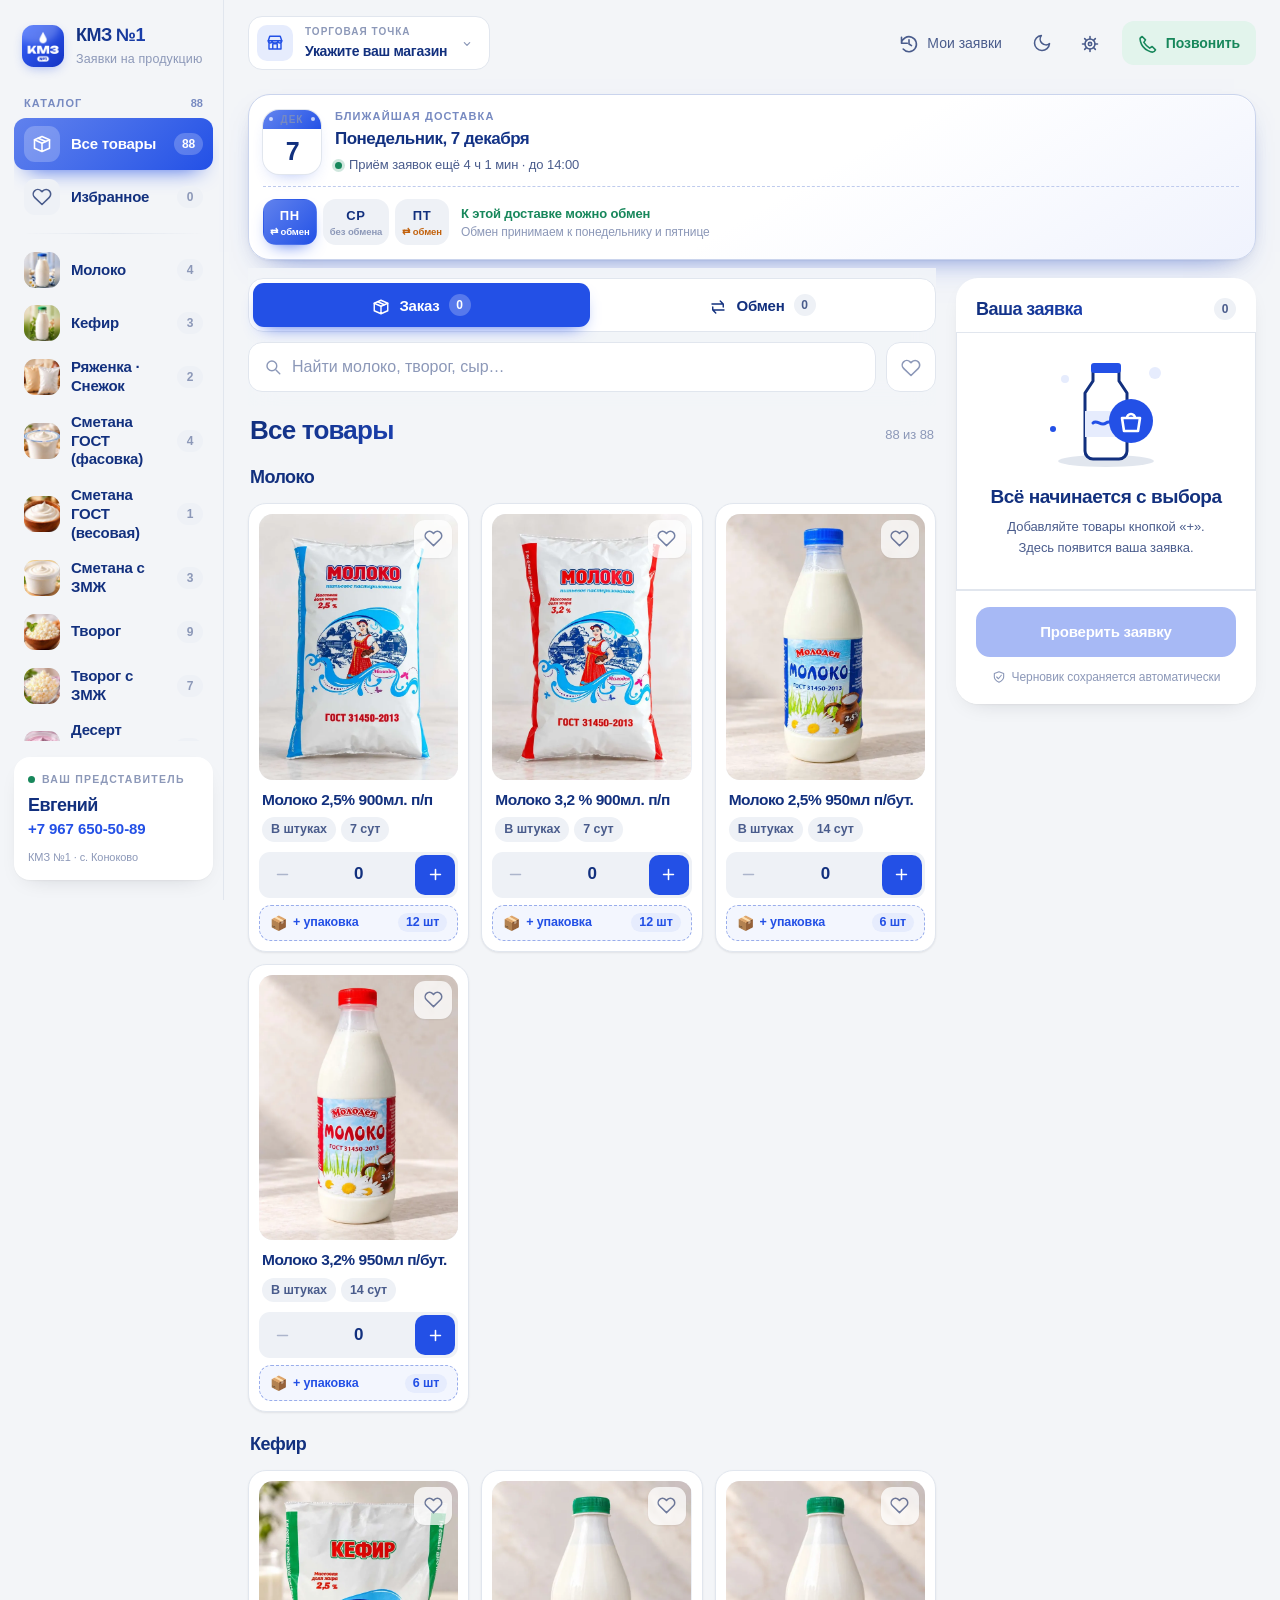
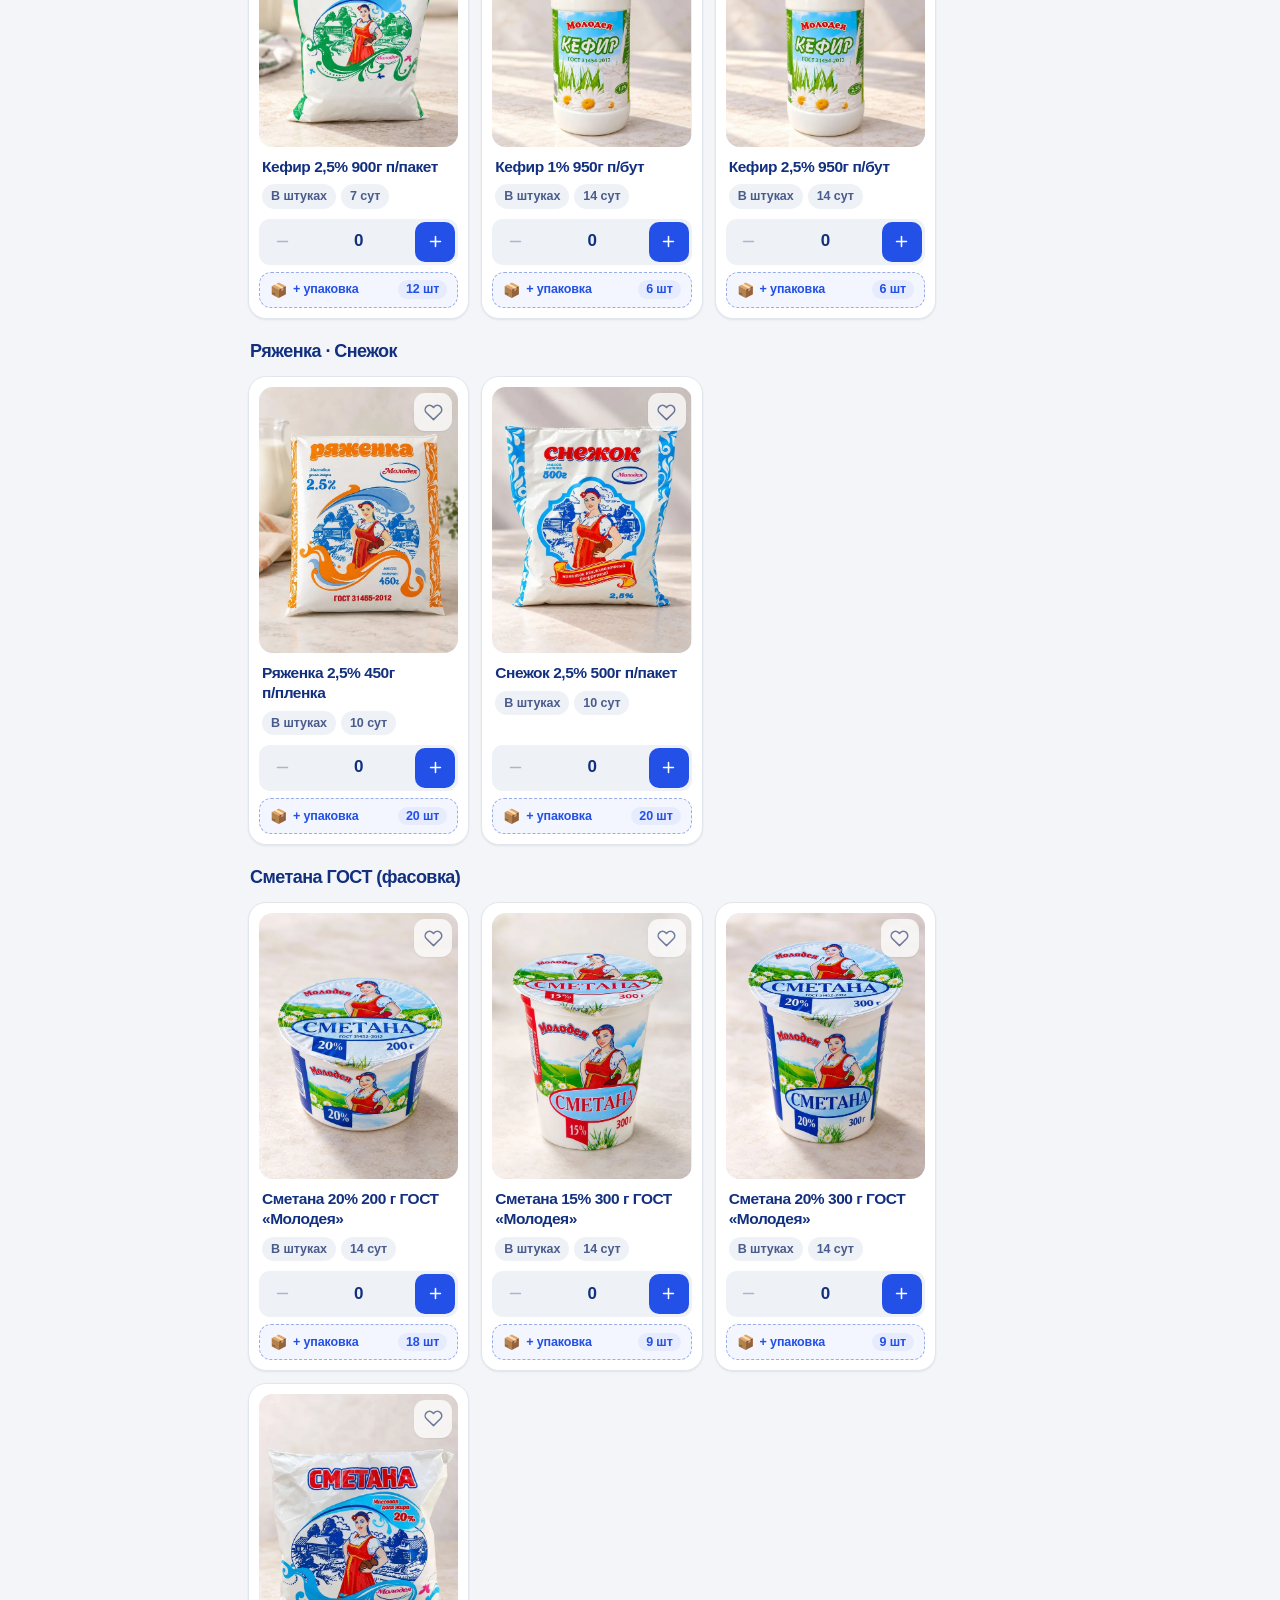
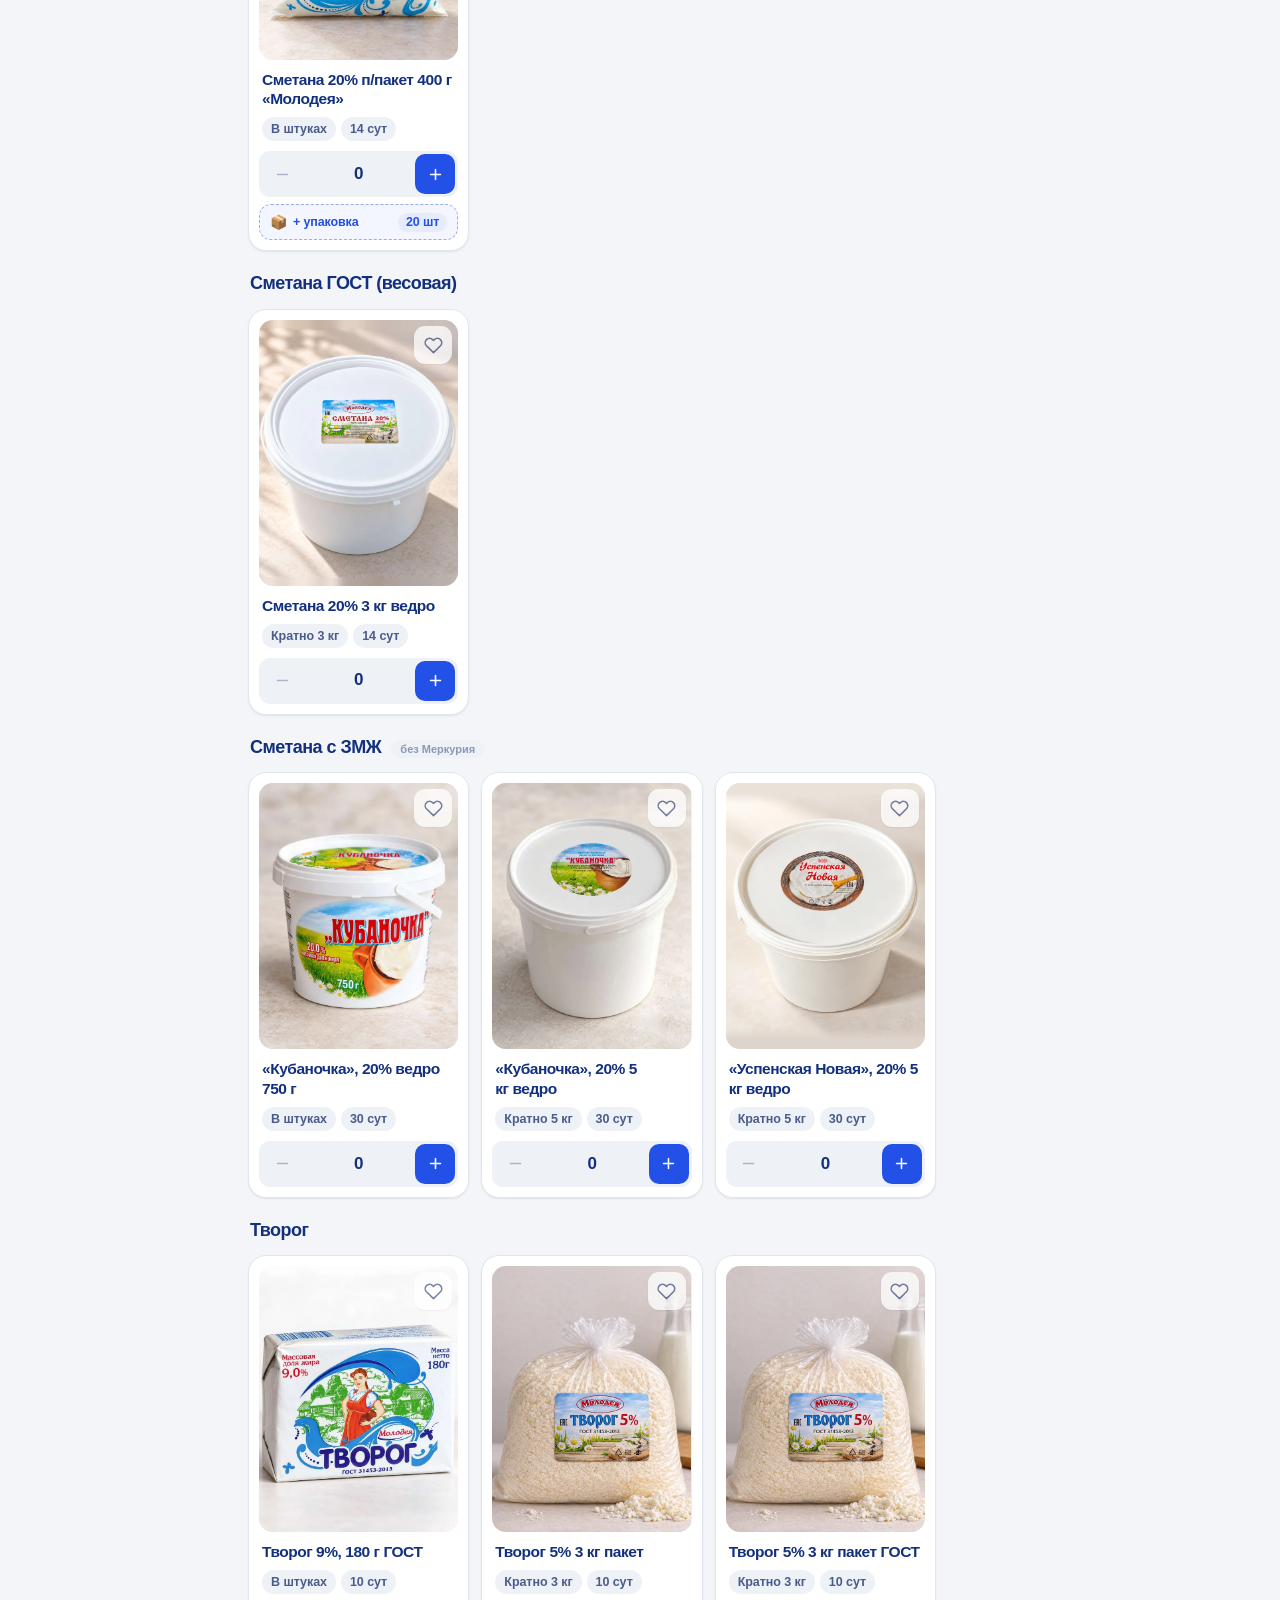
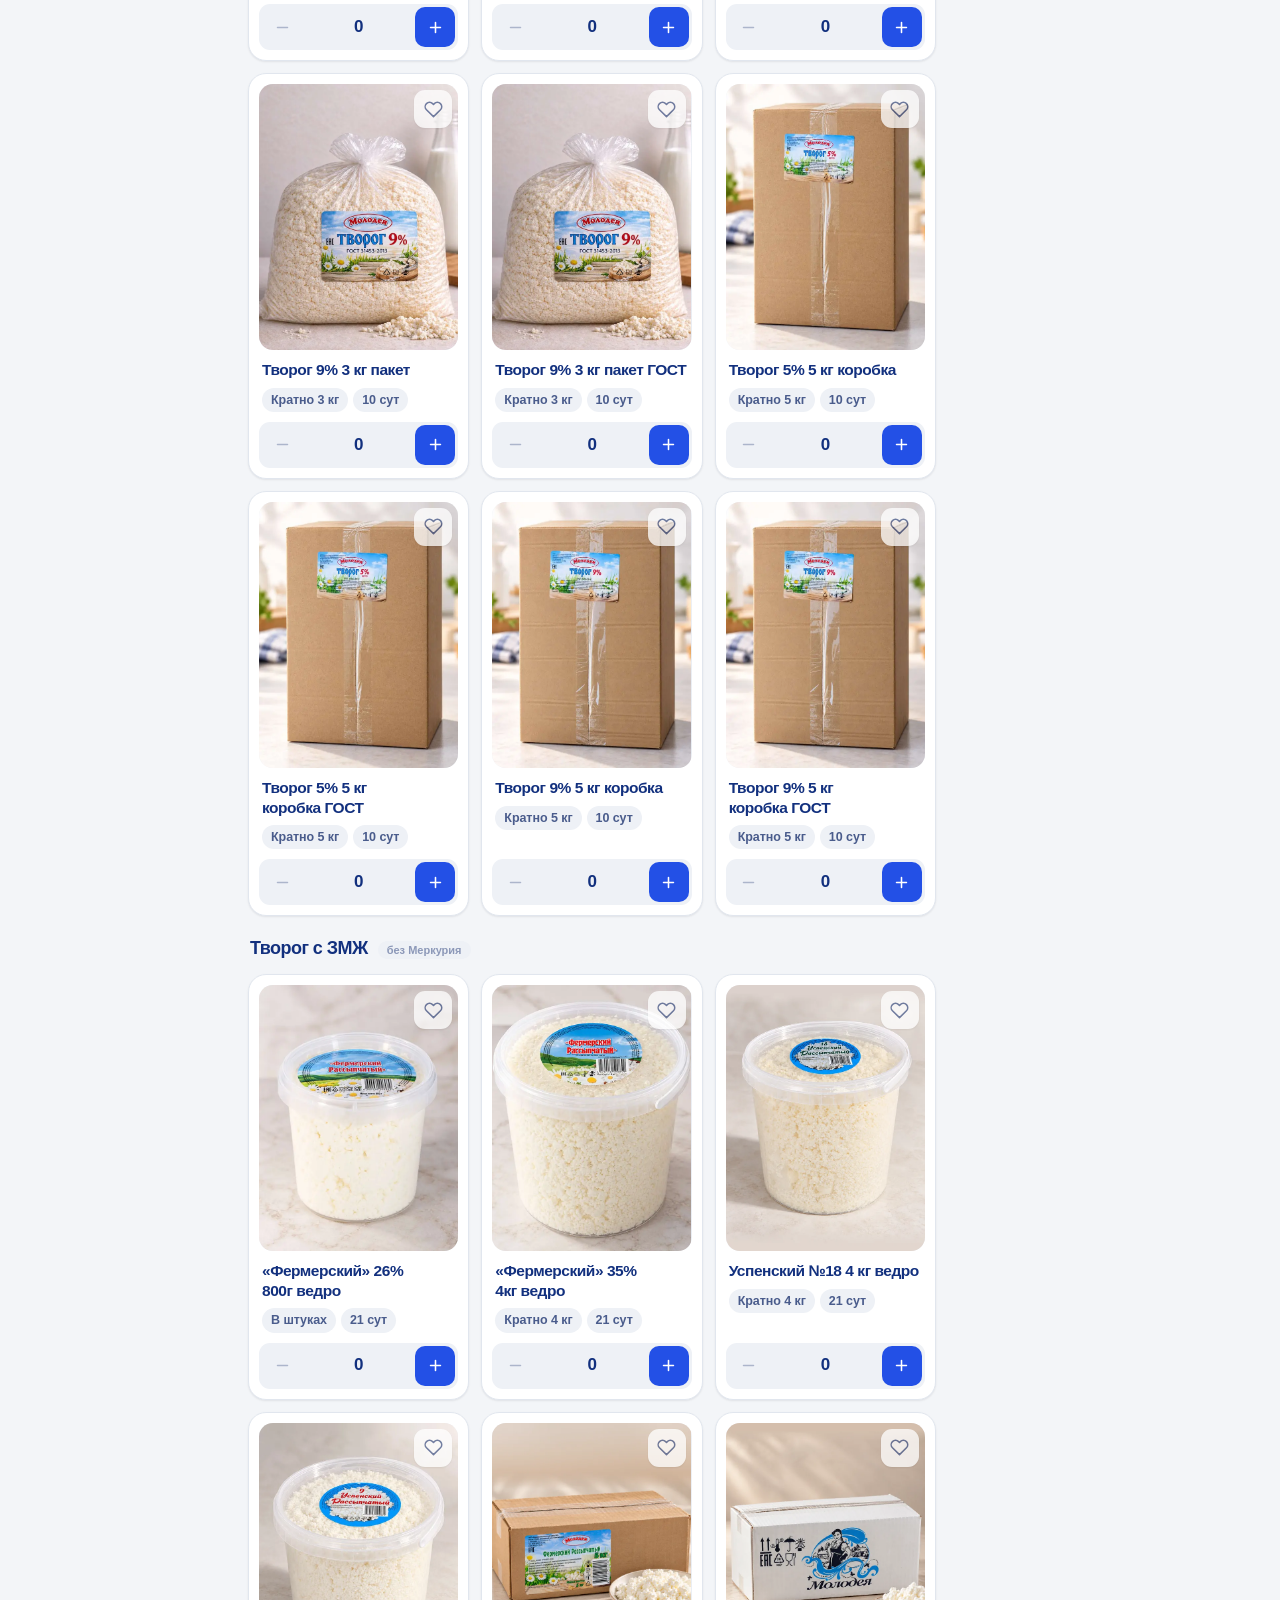
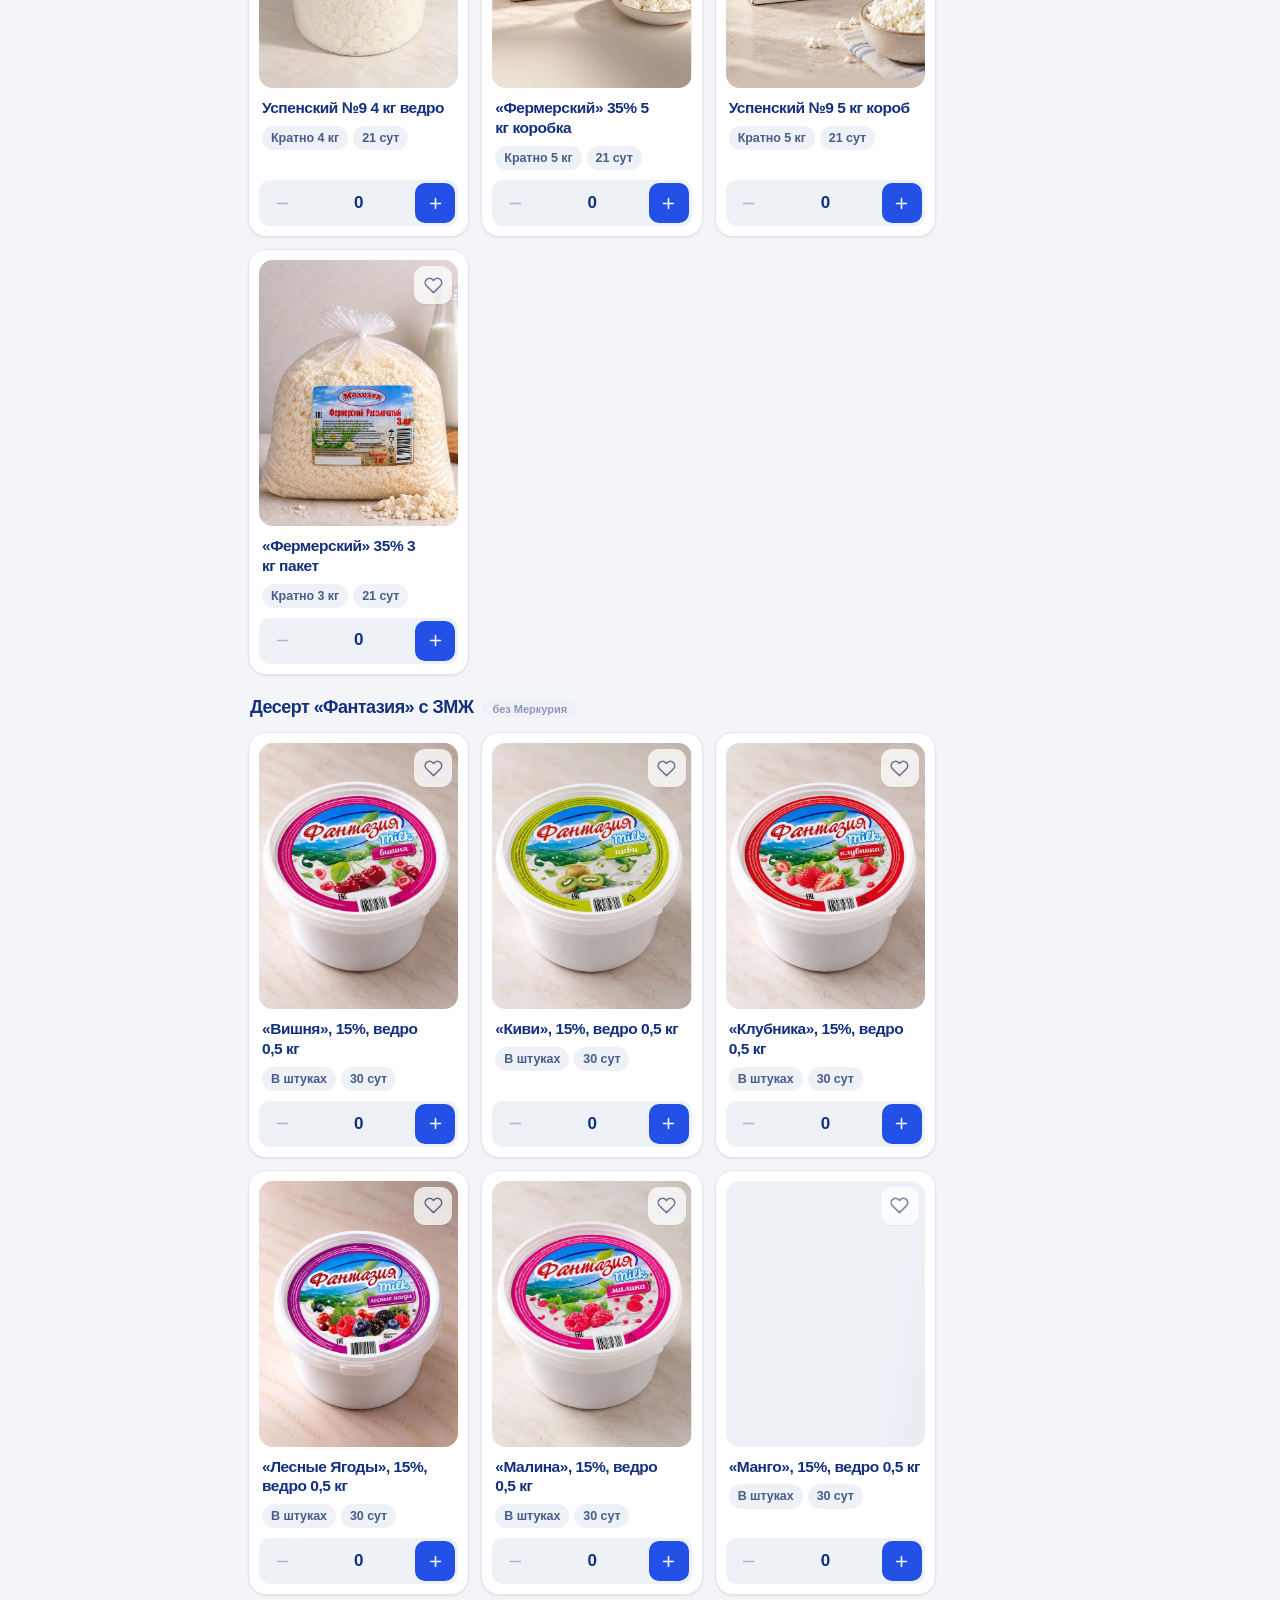
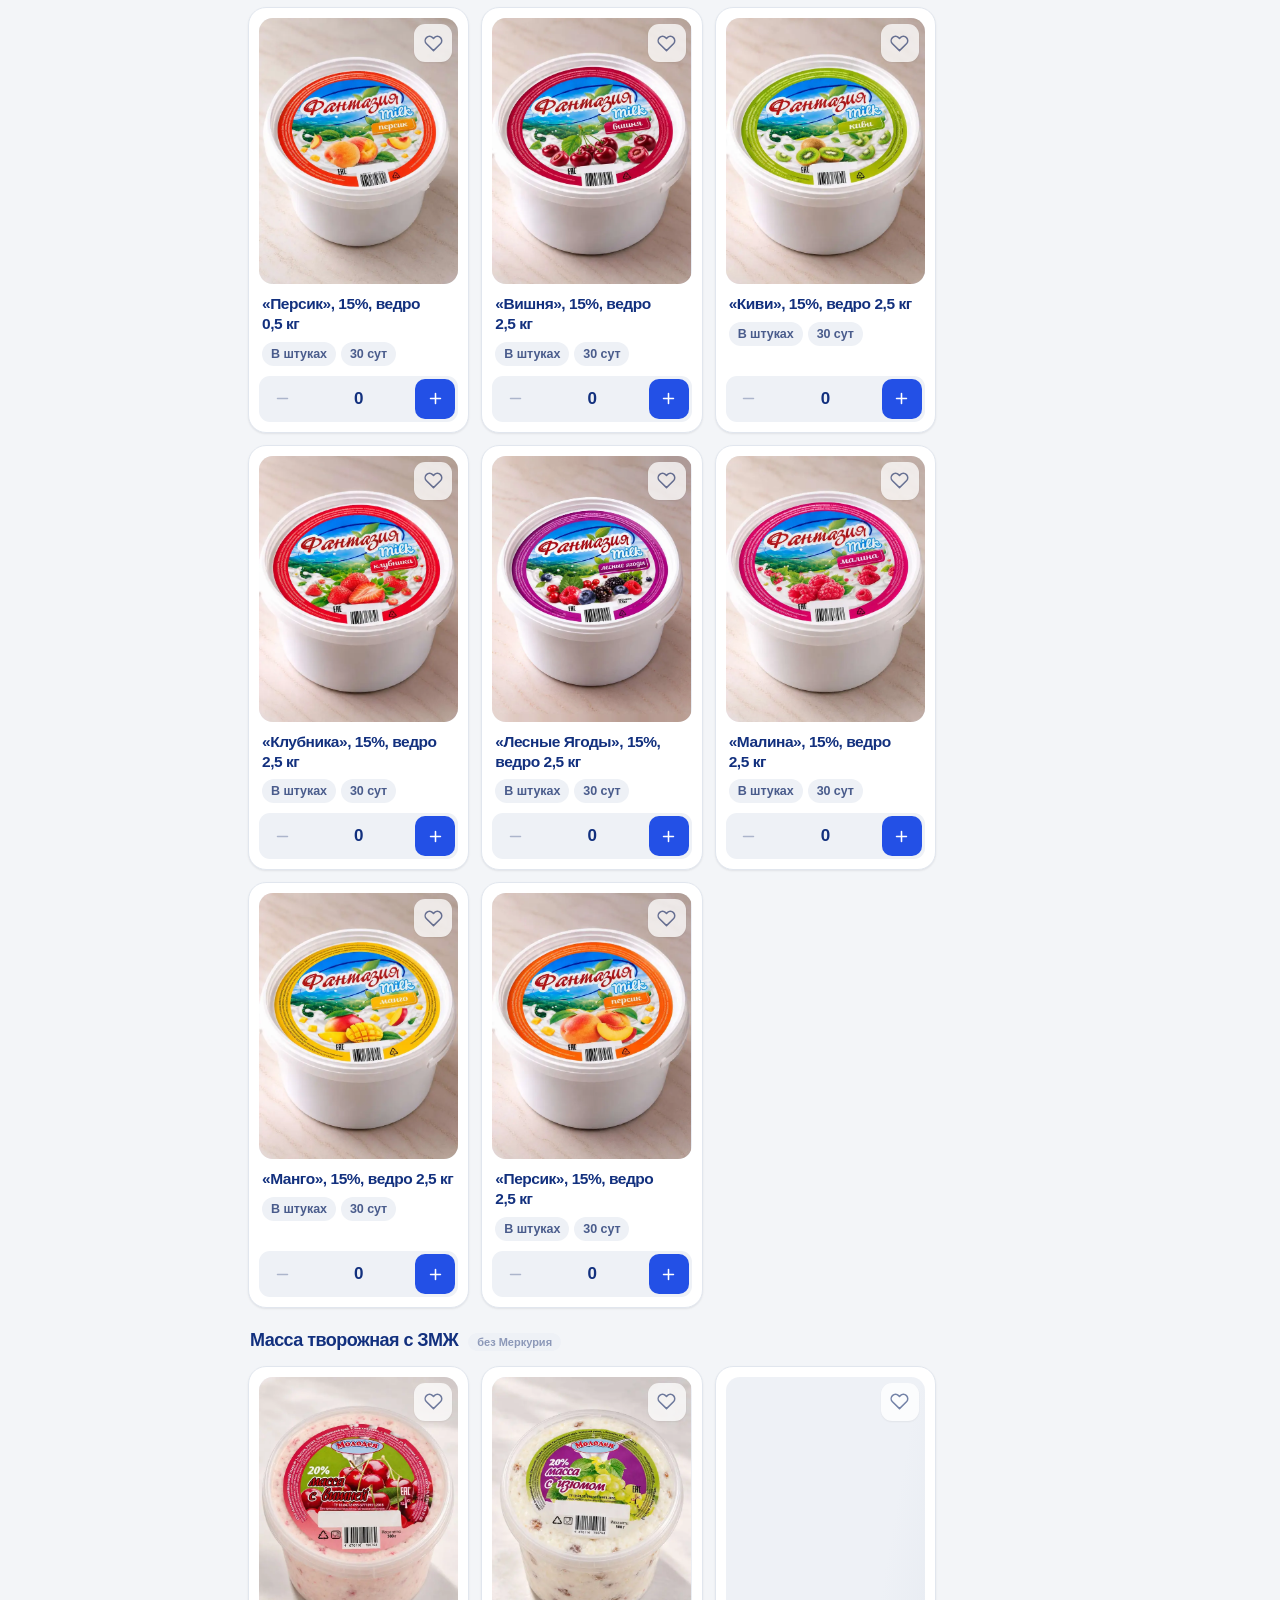
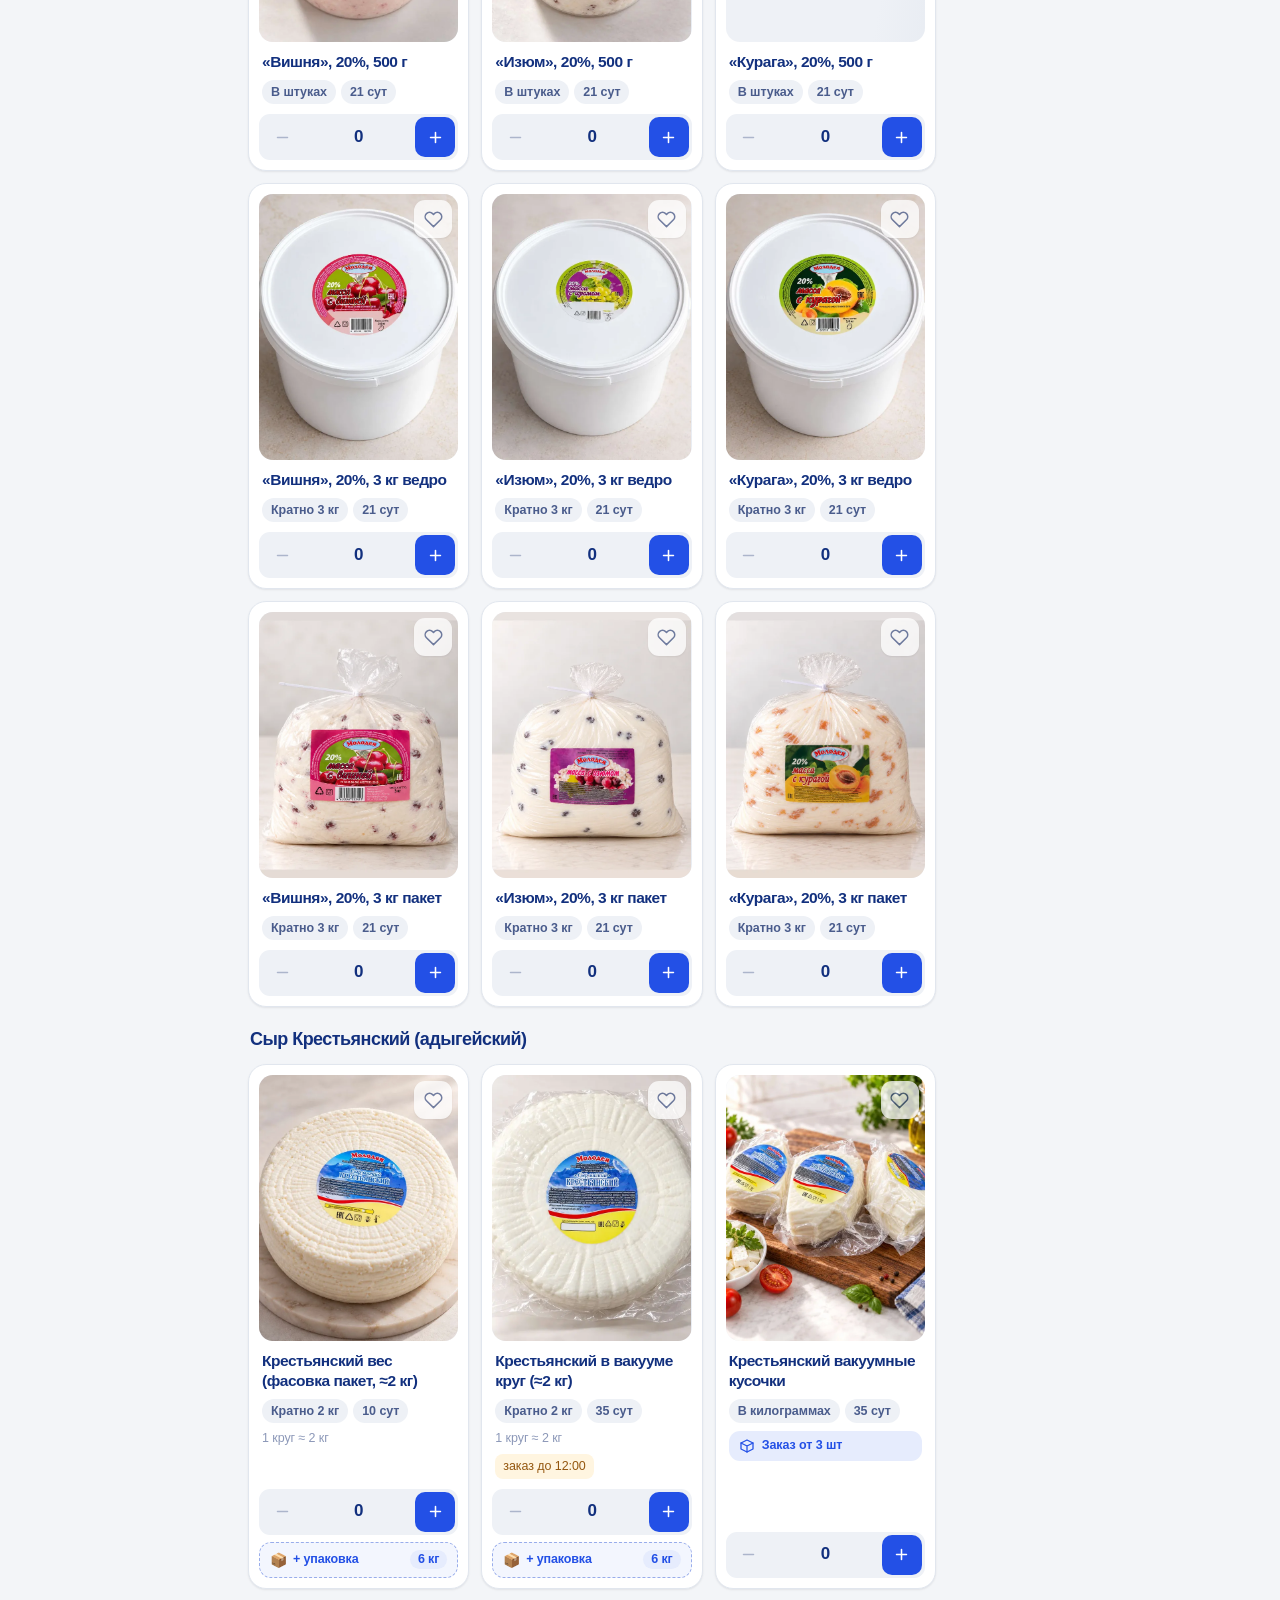
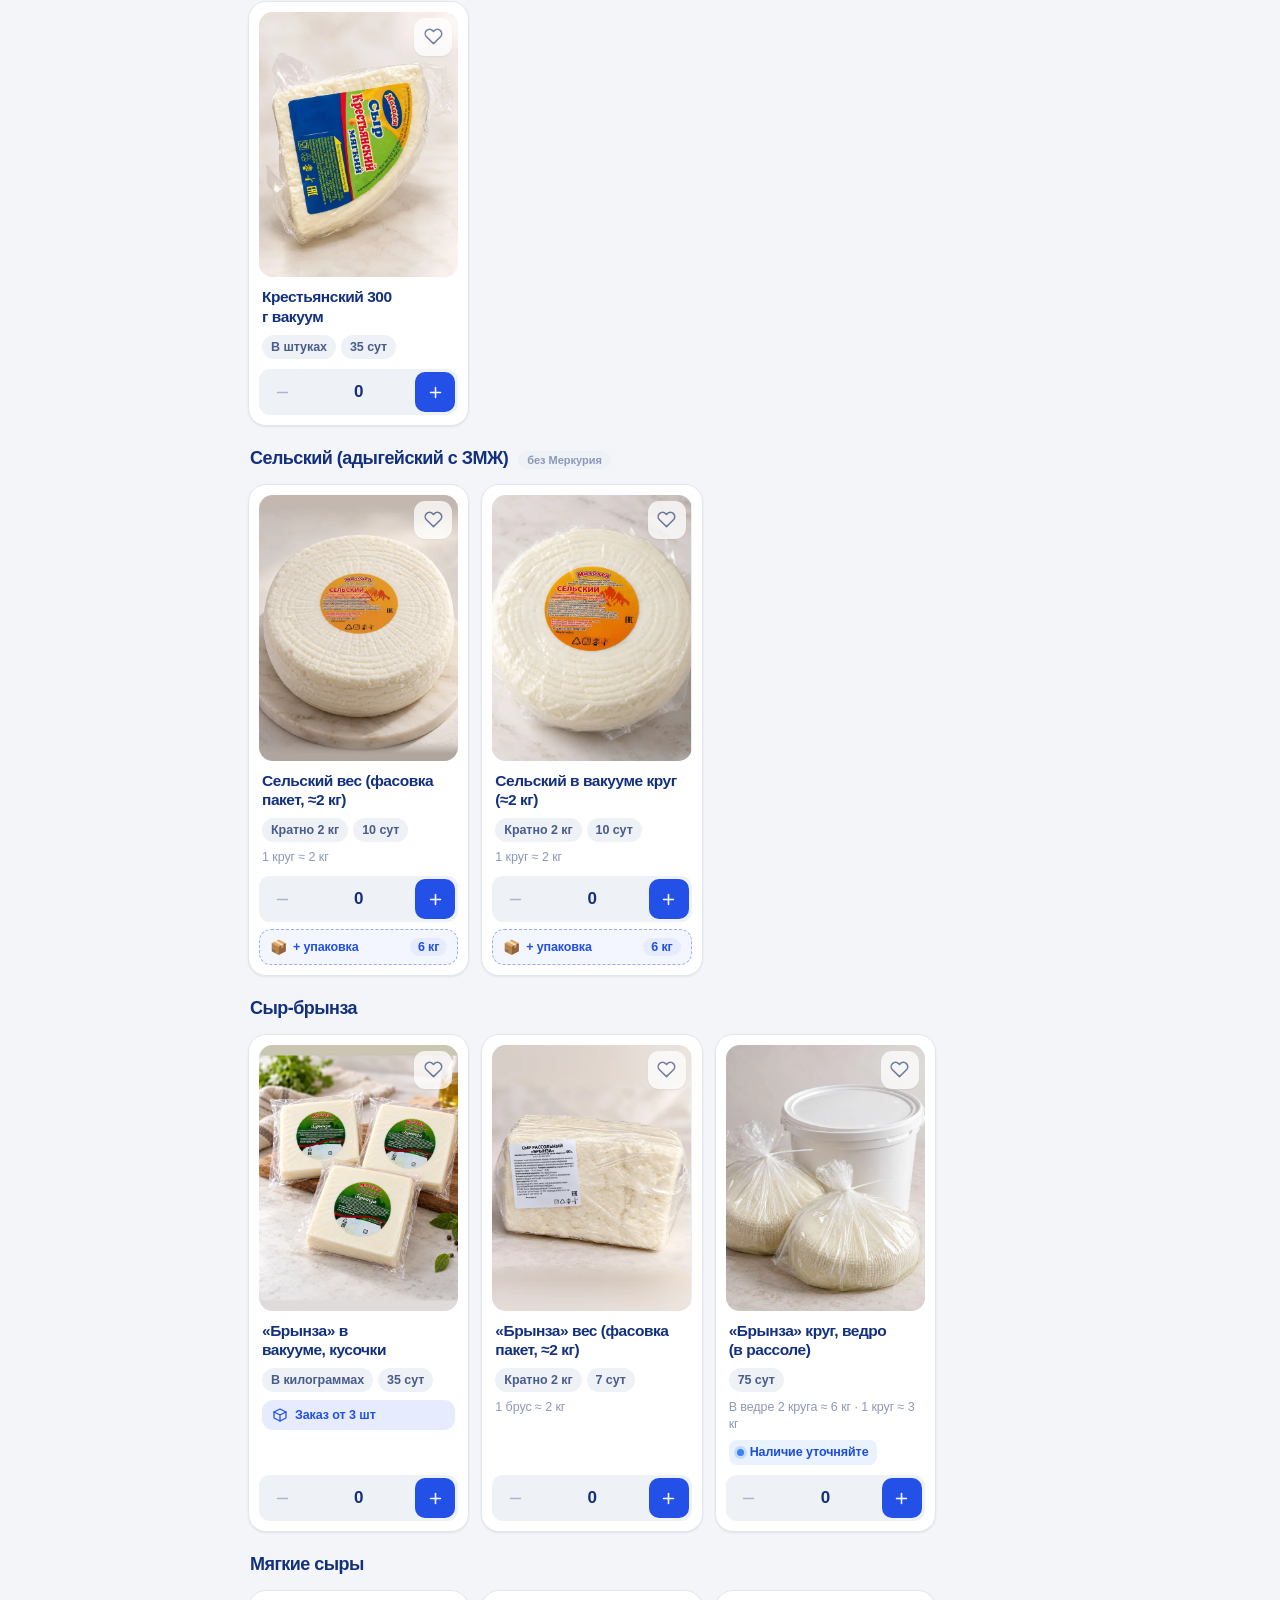
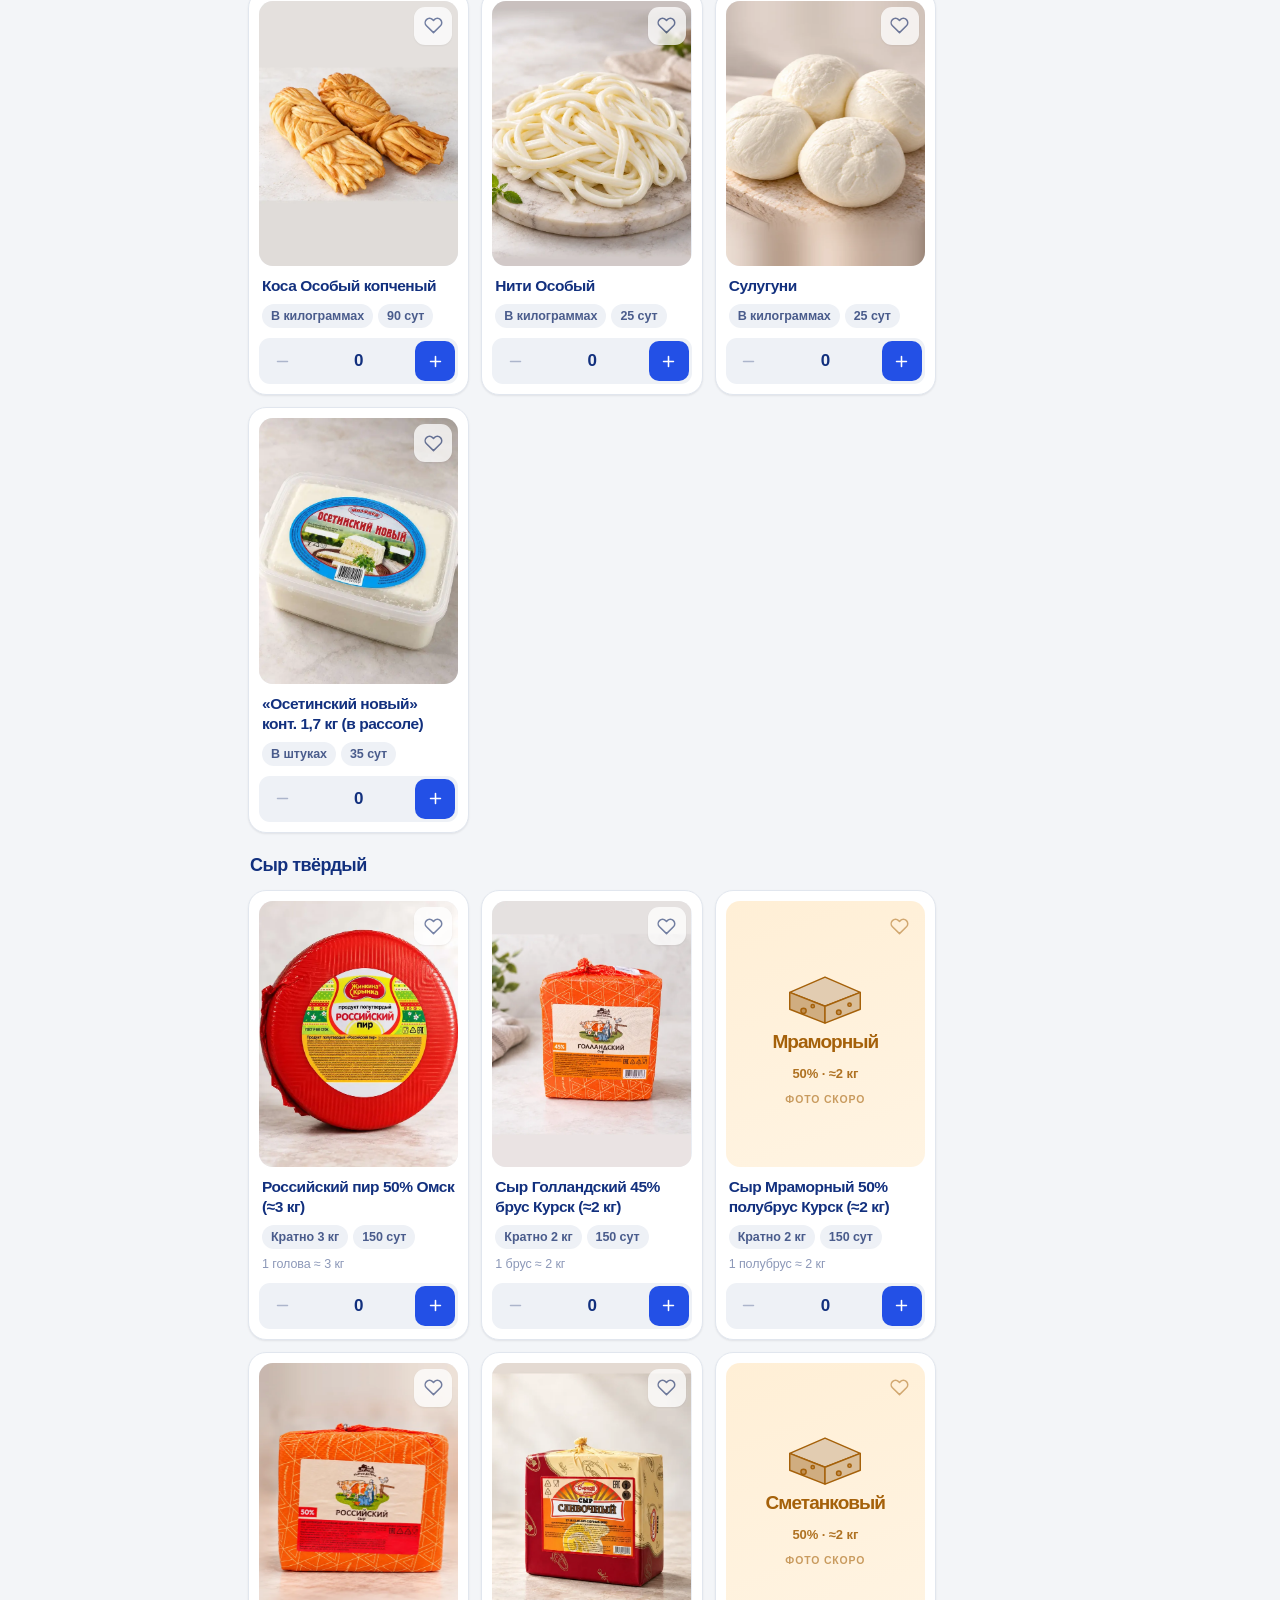
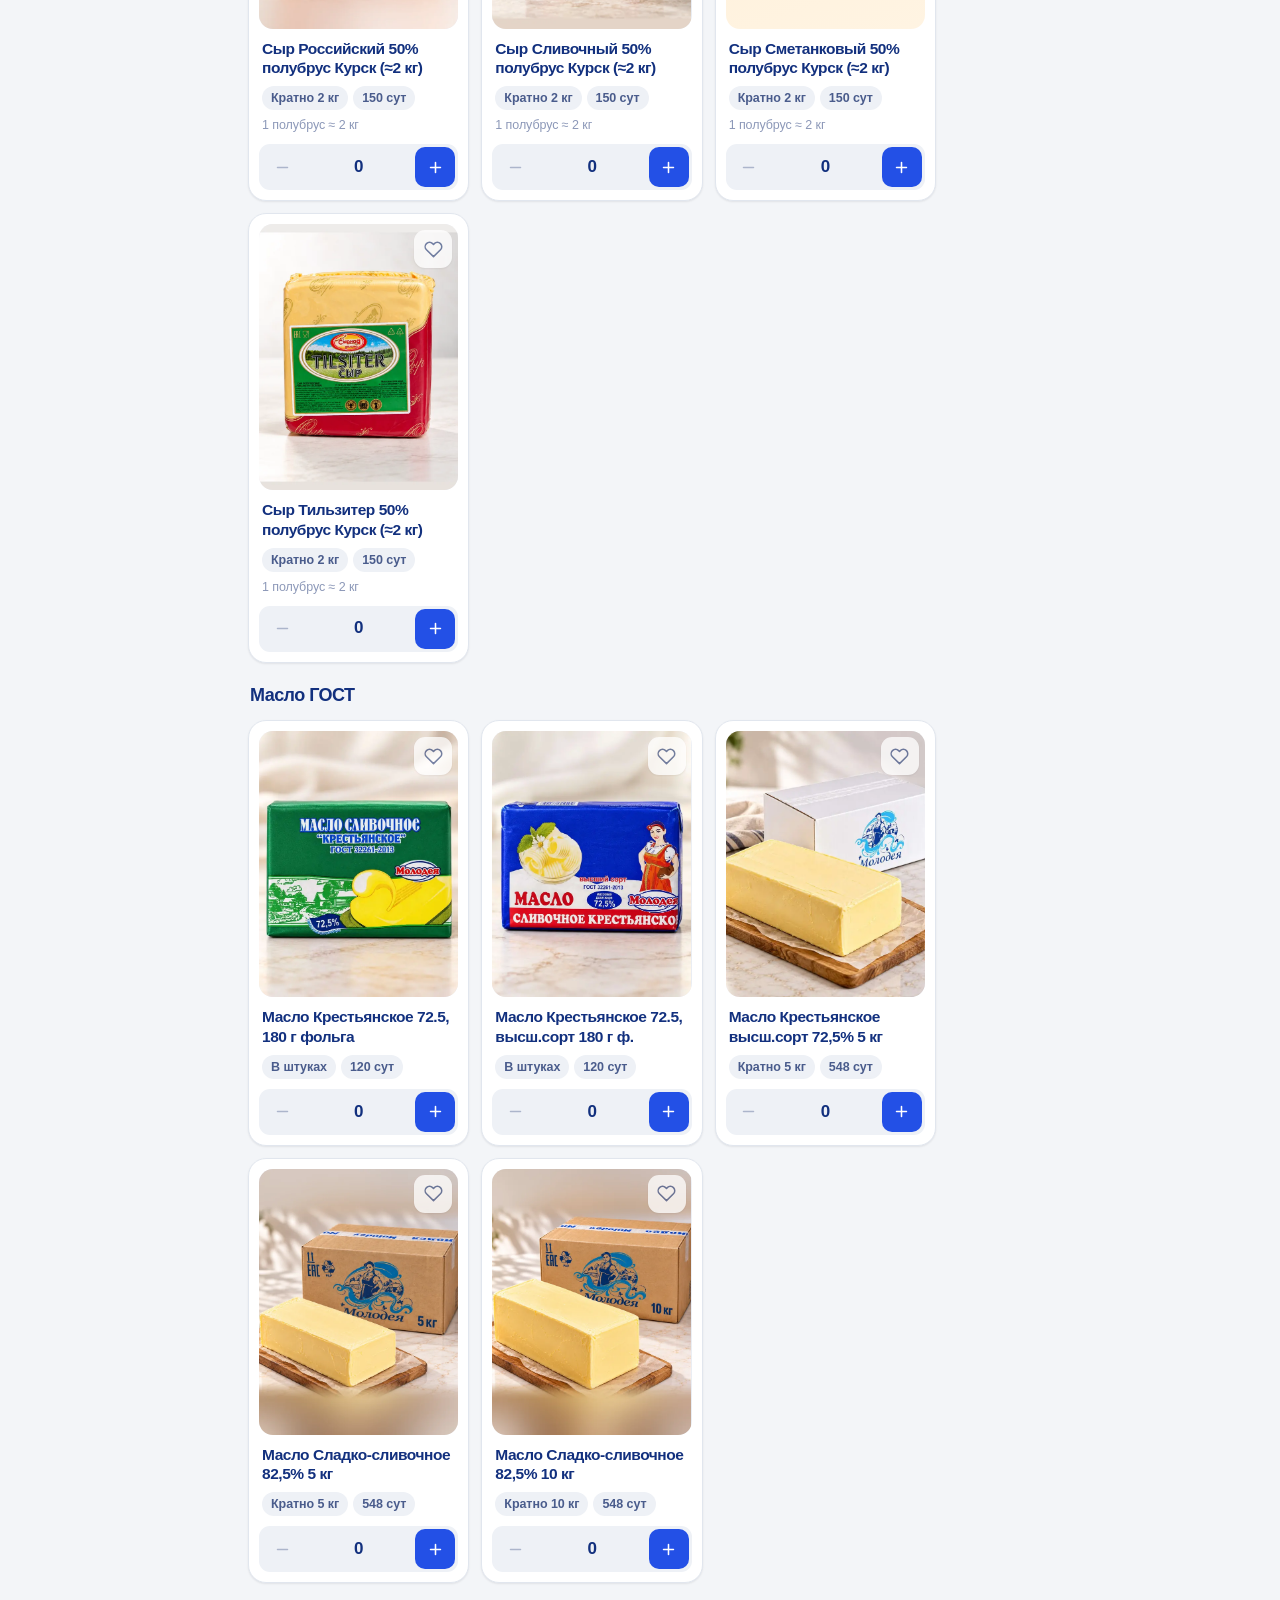
==== commit a75098e3: "Ярлык приложения: ?go=repeat открывает «Повторить прошлую заявку» Co-Authored-By: Claude Opus 5.5 <n" ====
--- a/index.html
+++ b/index.html
@@ -1339,5 +1339,6 @@
 document.addEventListener('keydown',function(e){if(e.key==='Escape'){if(!lb.hidden)lbClose();else if(!dr.hidden)close();}});
 })();</script>
 
+<script>/* Ярлык приложения «Повторить прошлую заявку»: ?go=repeat */(function(){try{if(new URLSearchParams(location.search).get('go')!=='repeat')return;var n=0,t=setInterval(function(){var b=document.querySelector('.rp-btn[data-action="repeat"]');if(b){clearInterval(t);history.replaceState(null,'',location.pathname);b.click();}else if(++n>40){clearInterval(t);}},250);}catch(e){}})();</script>
 </body>
 </html>
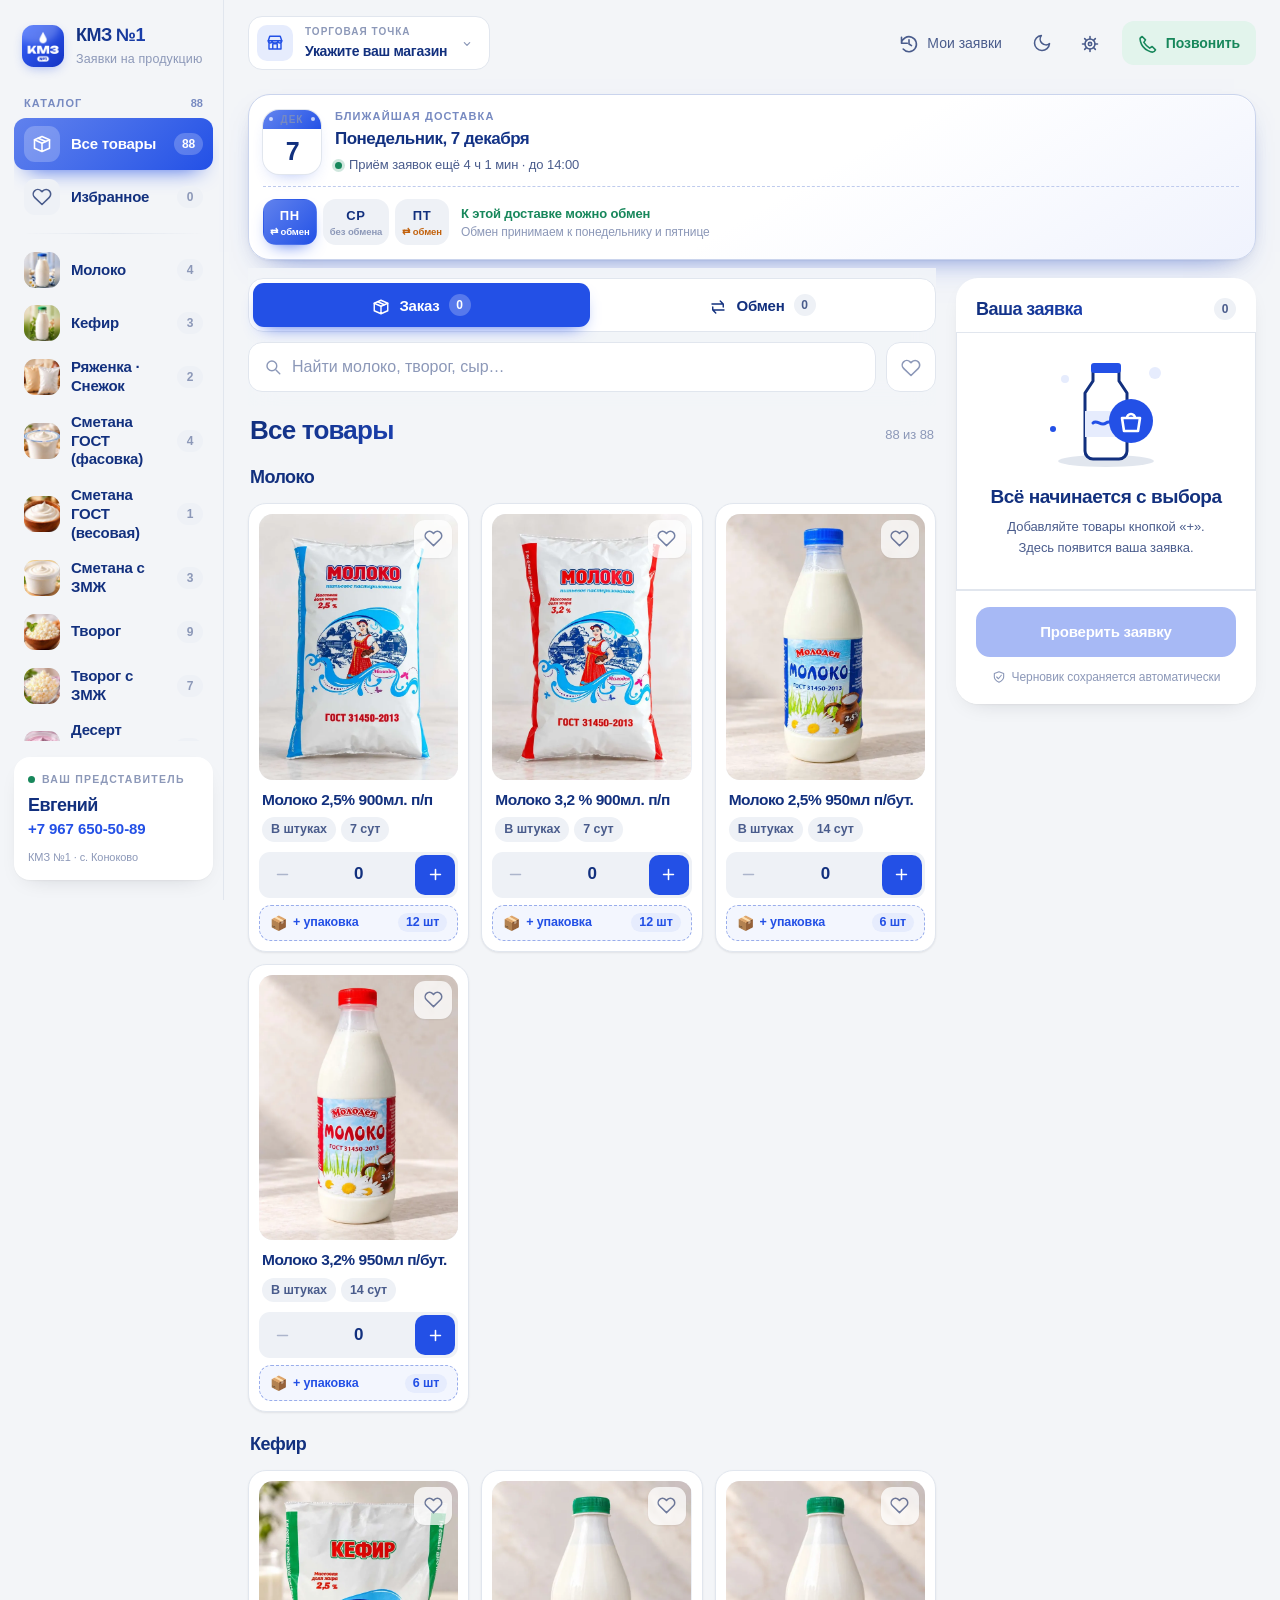
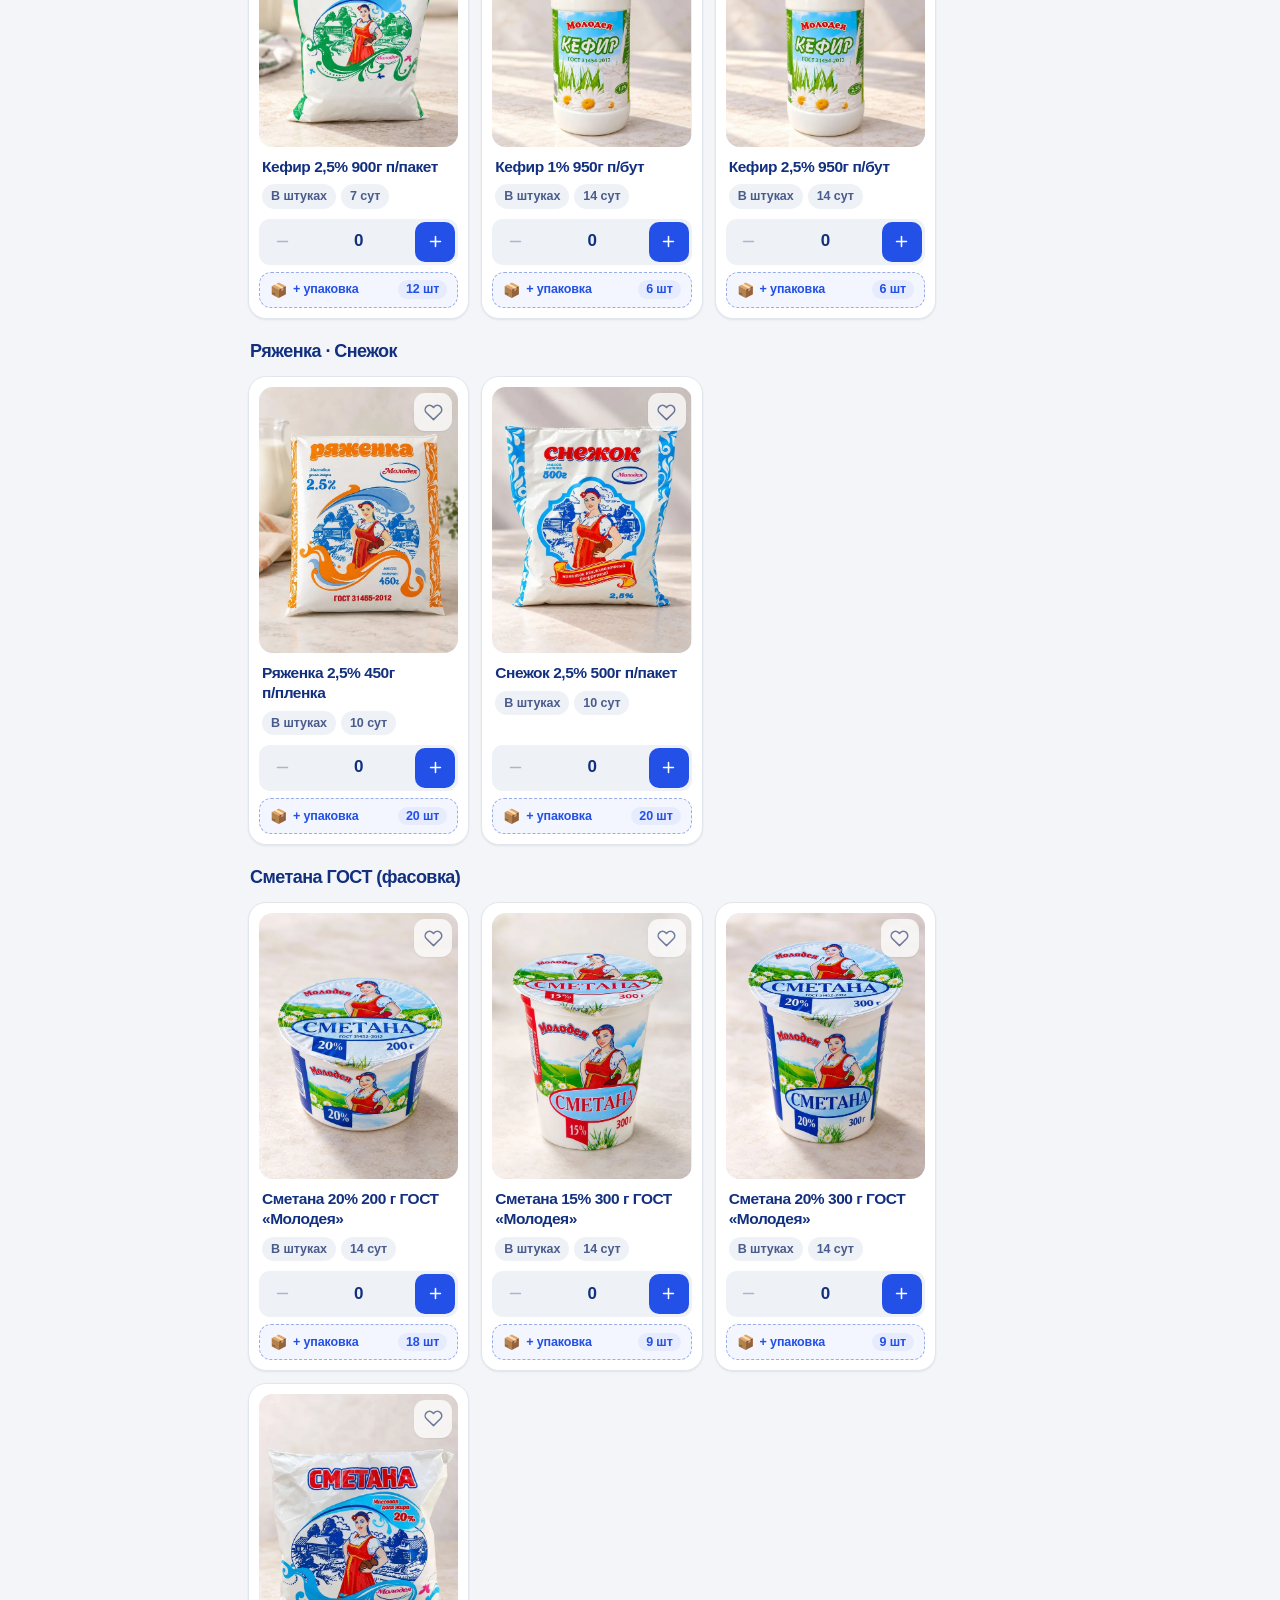
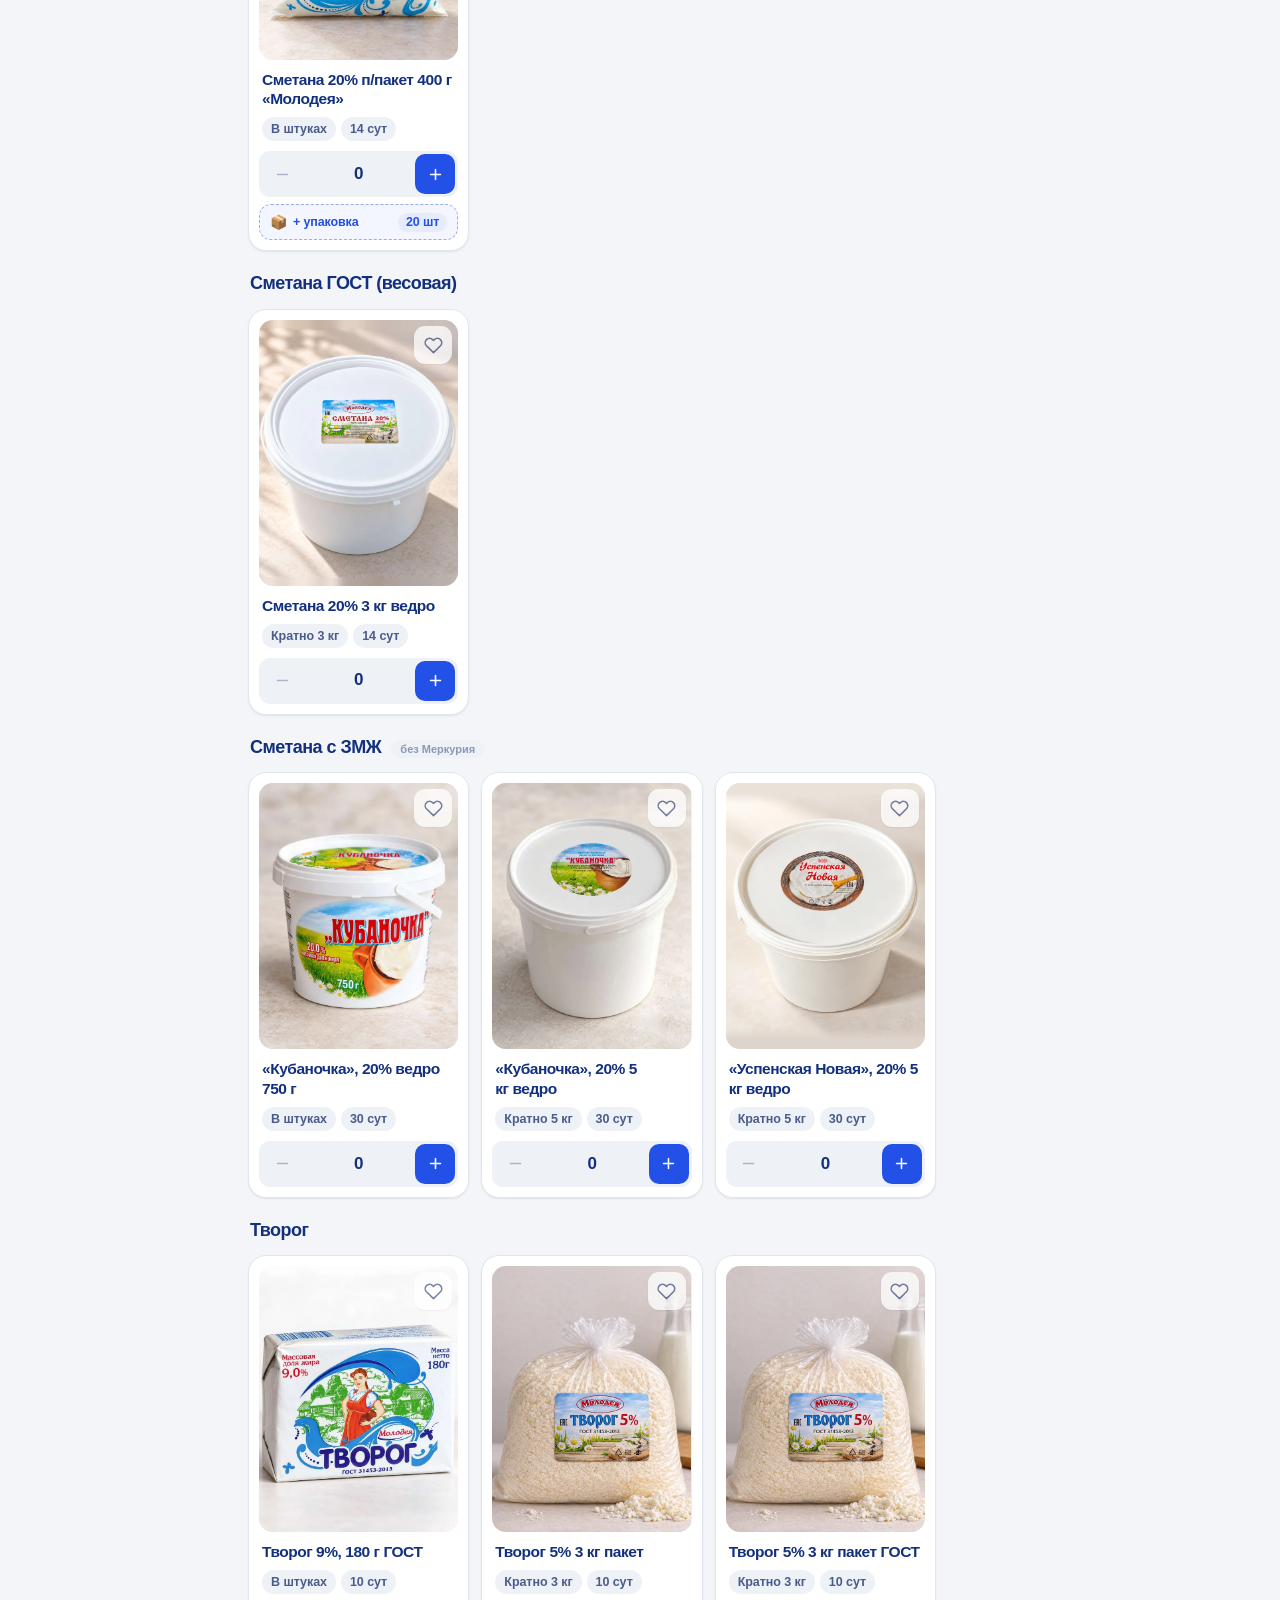
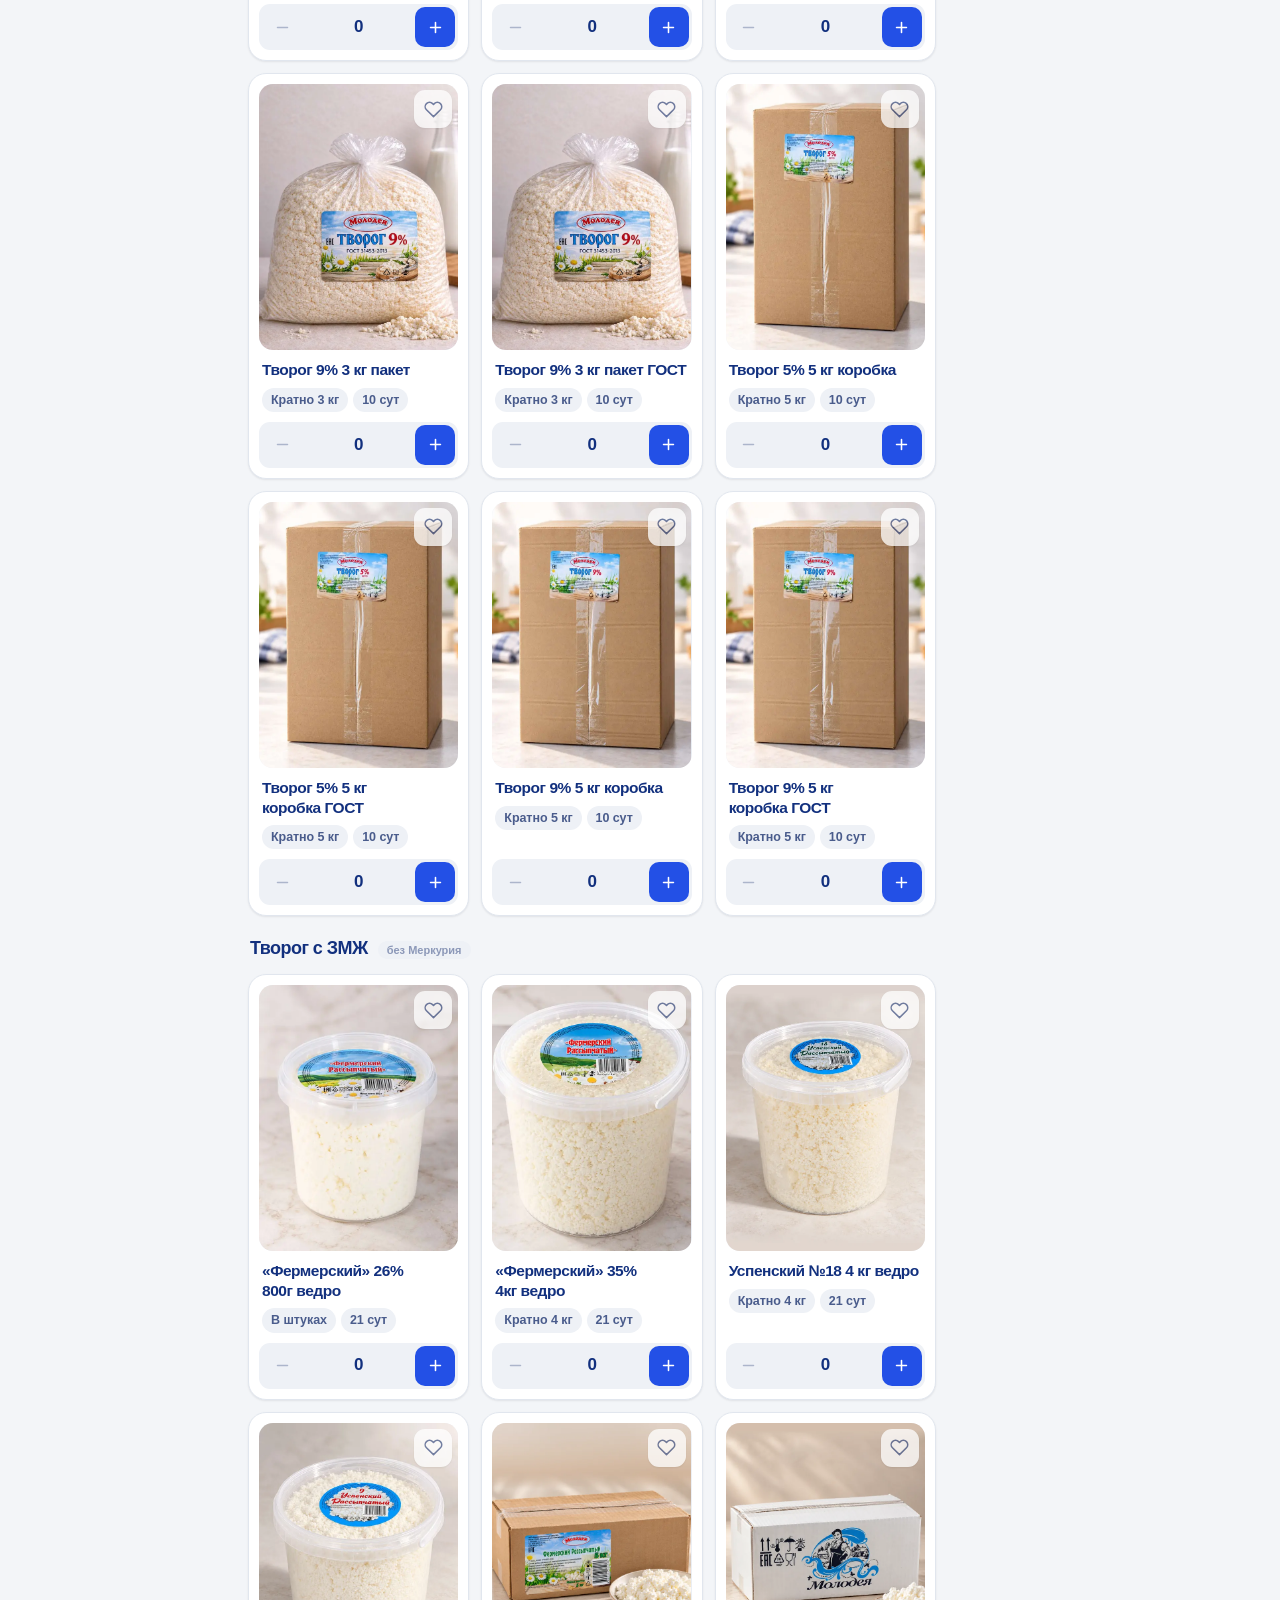
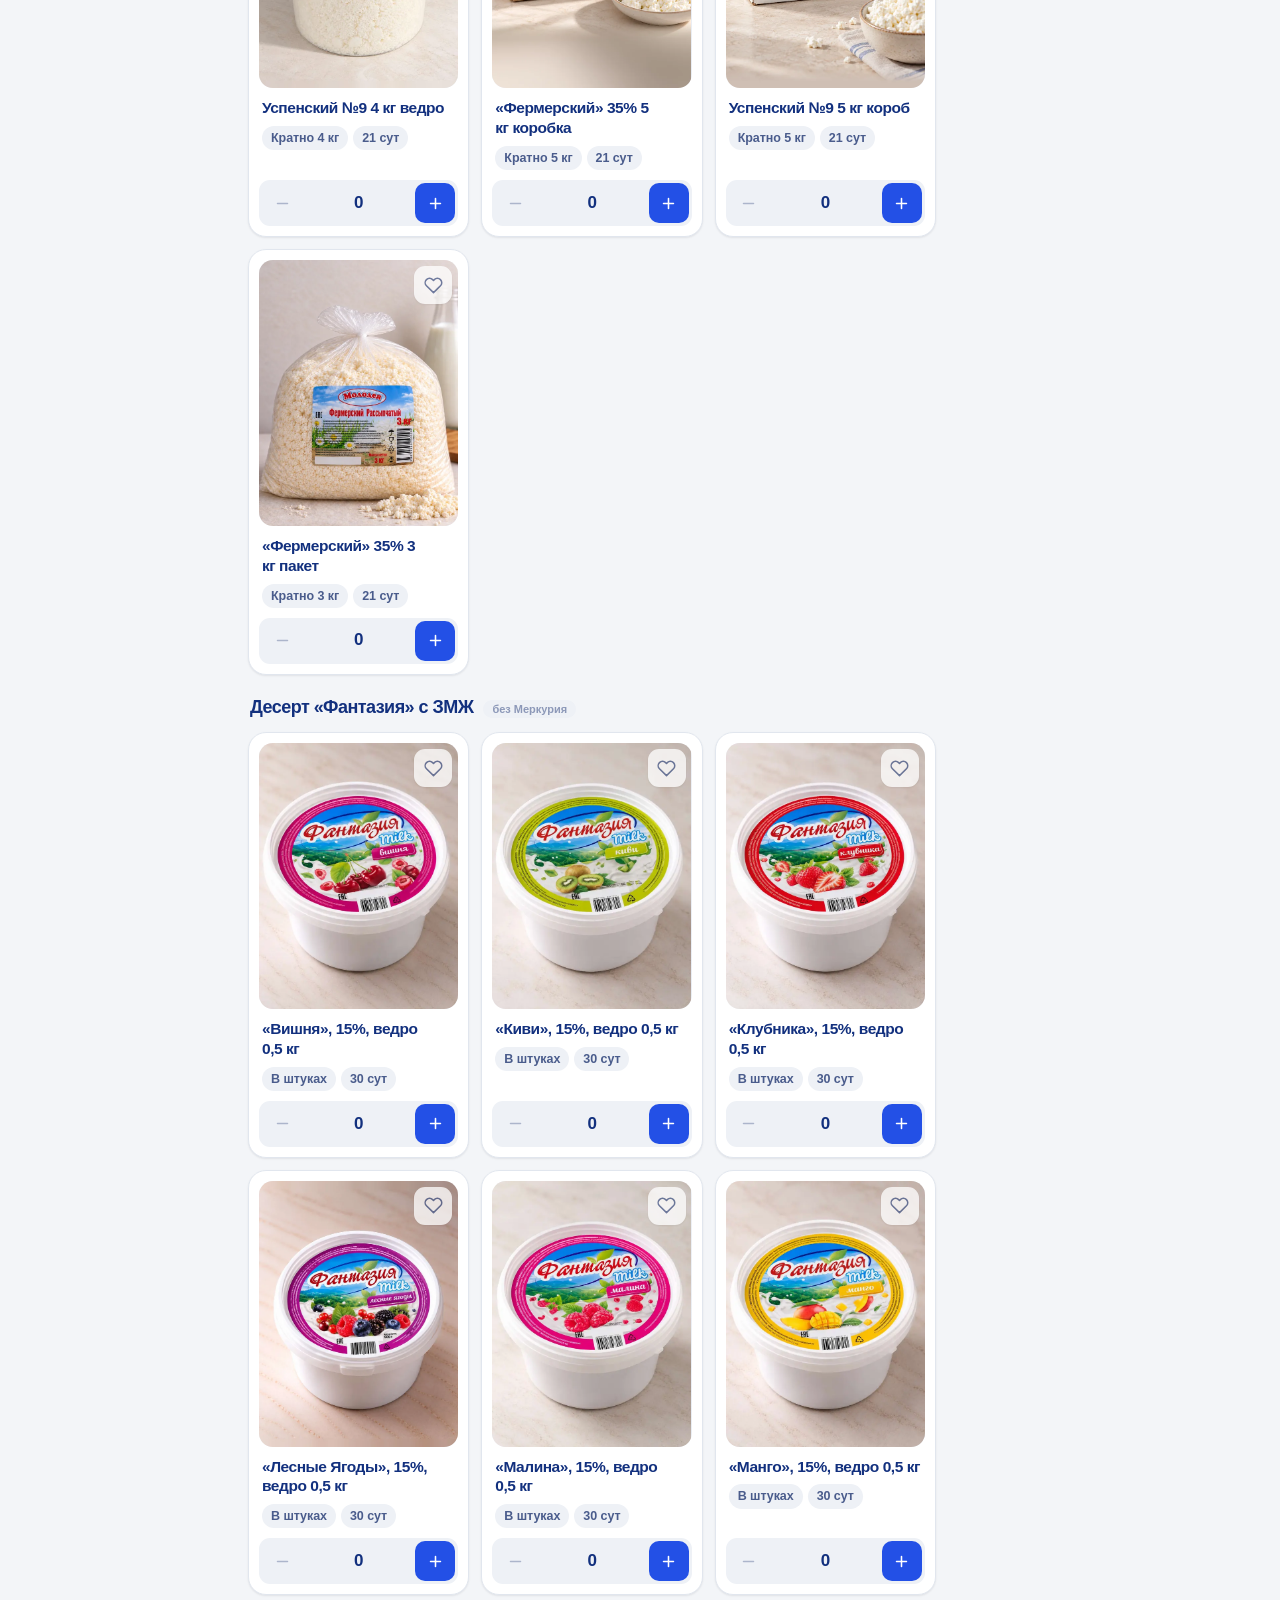
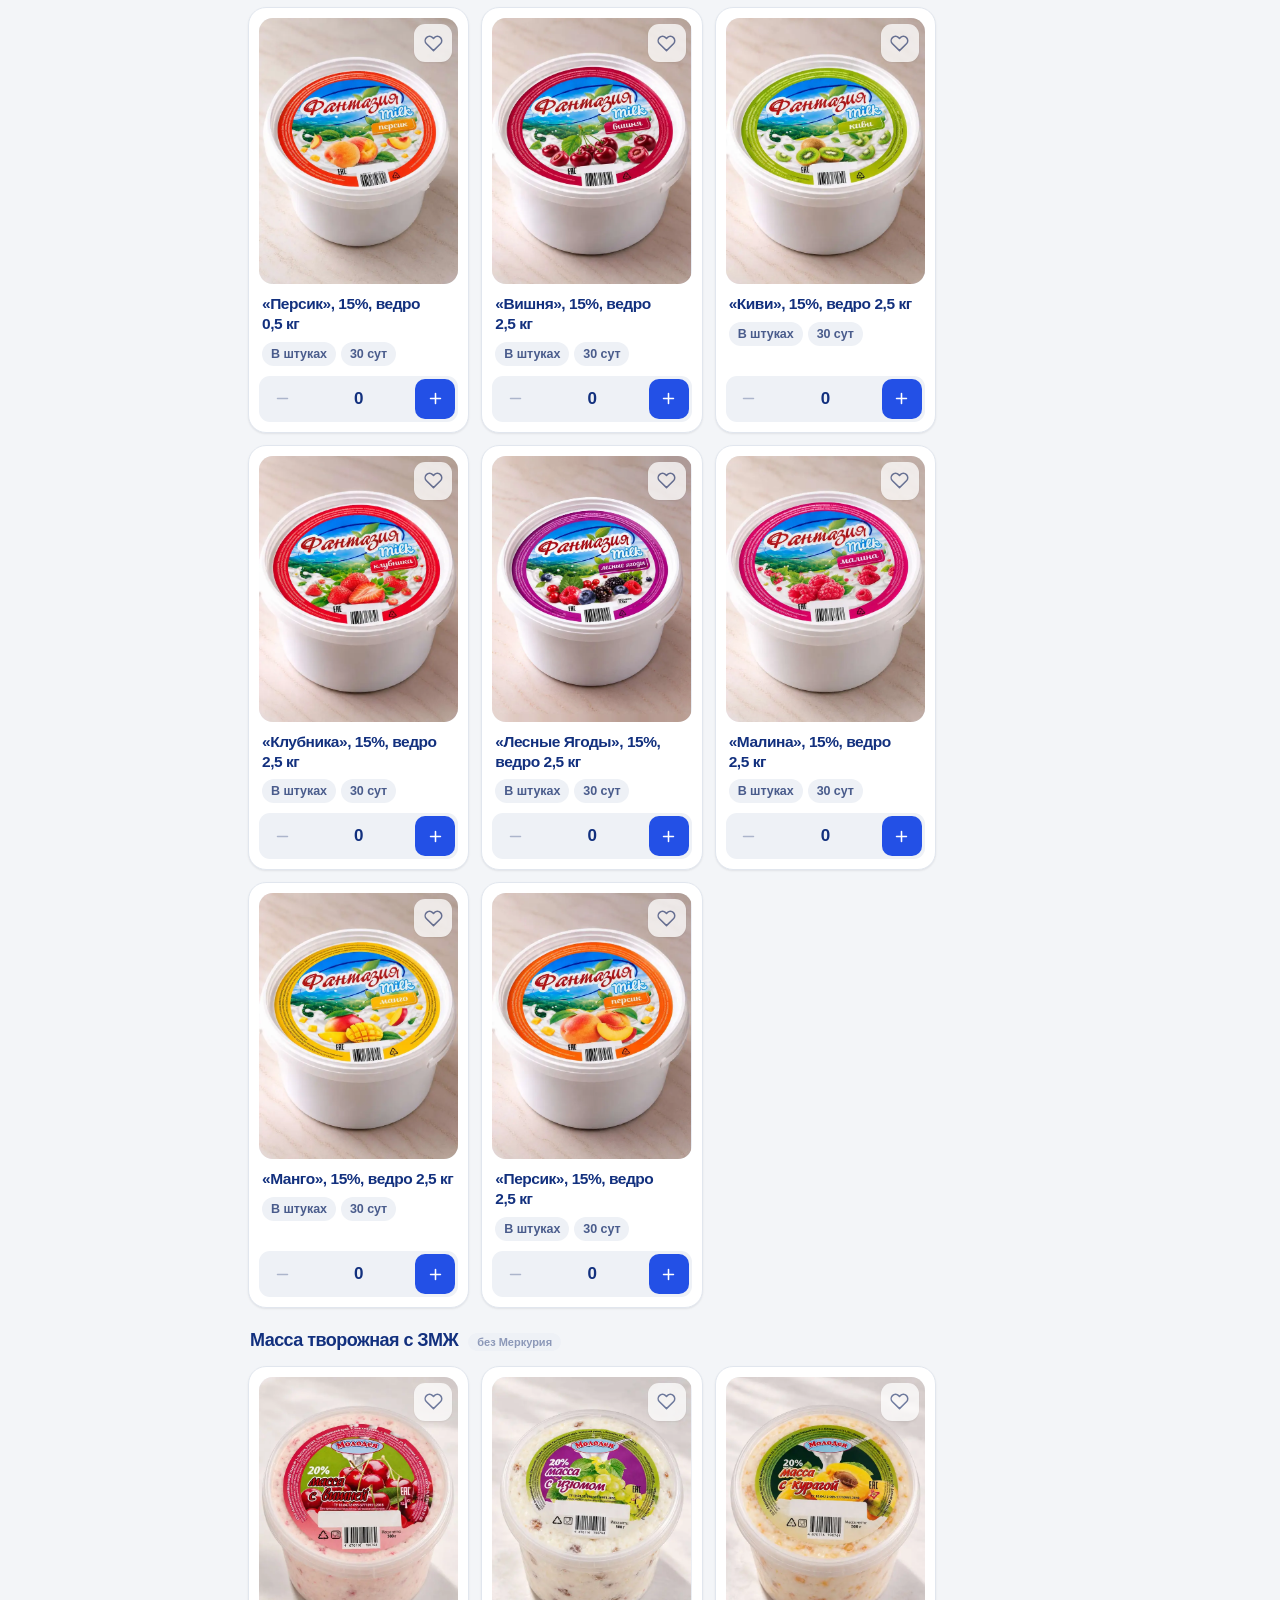
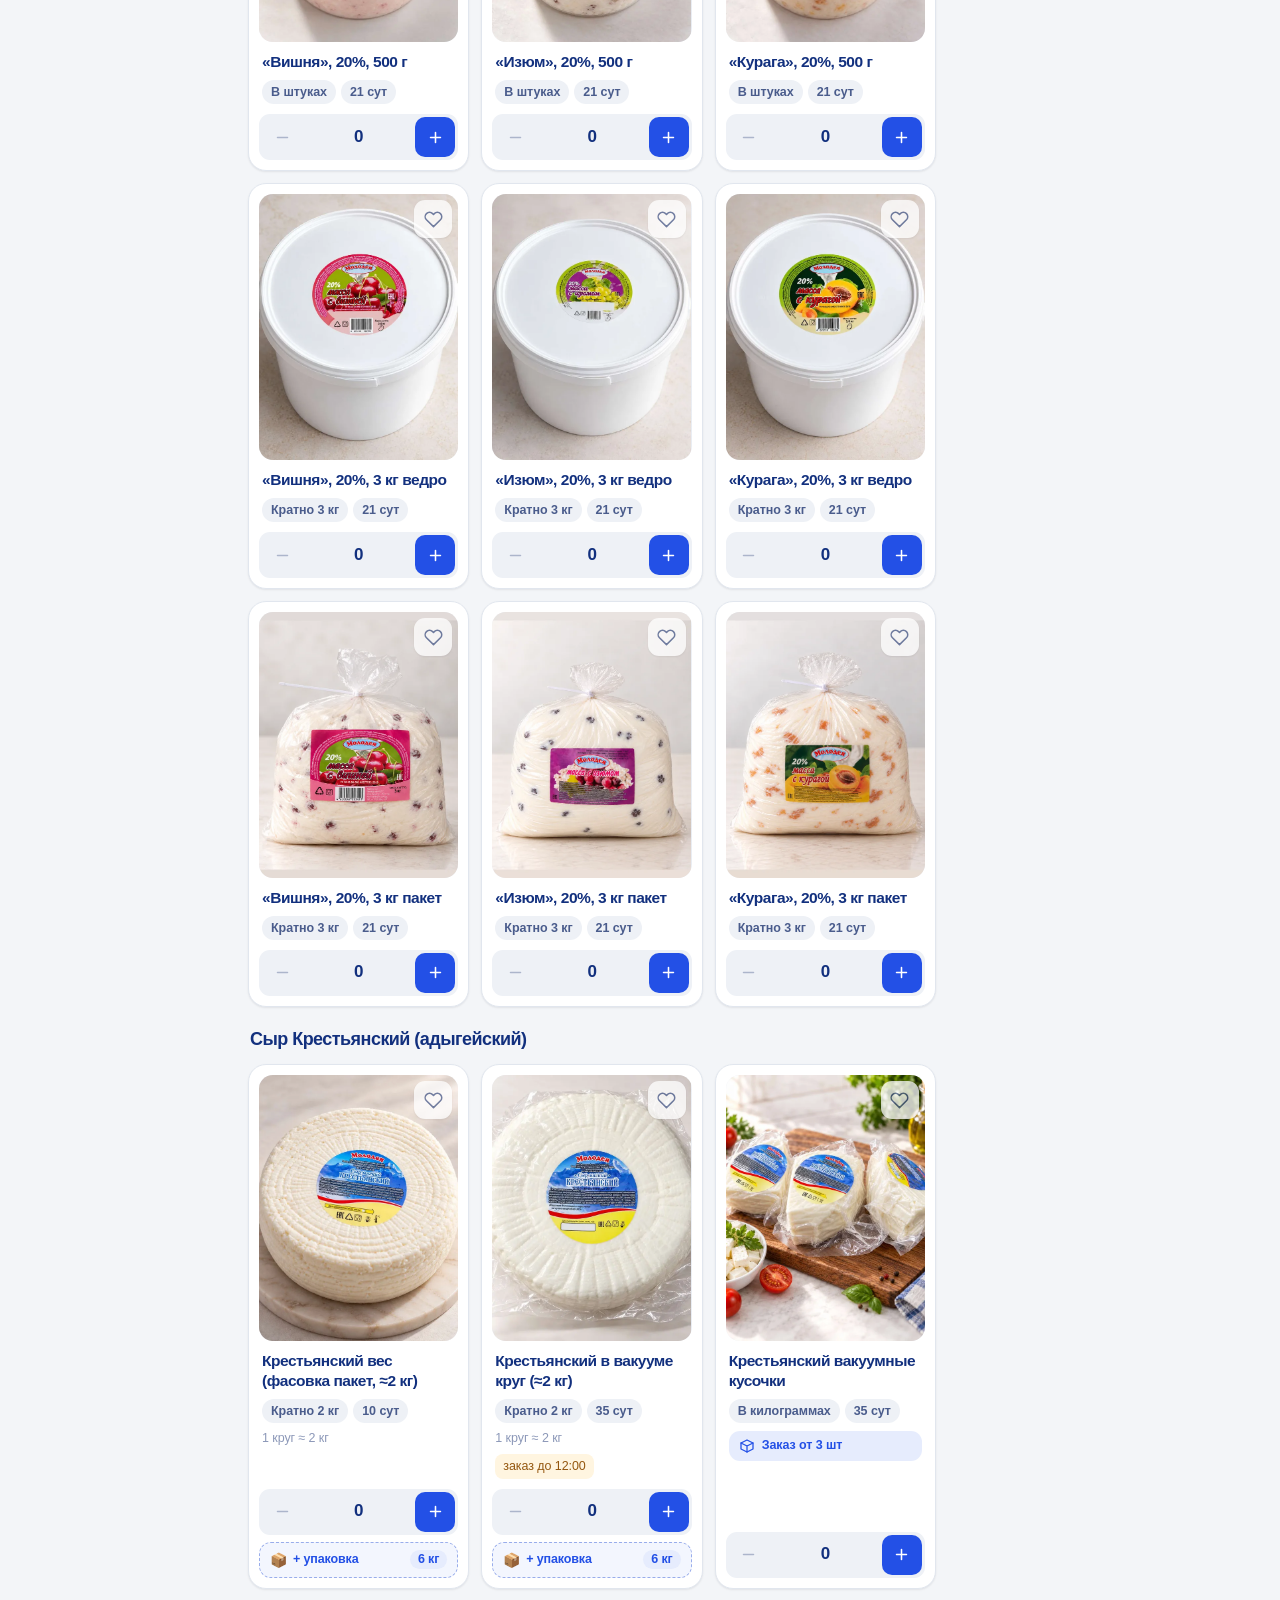
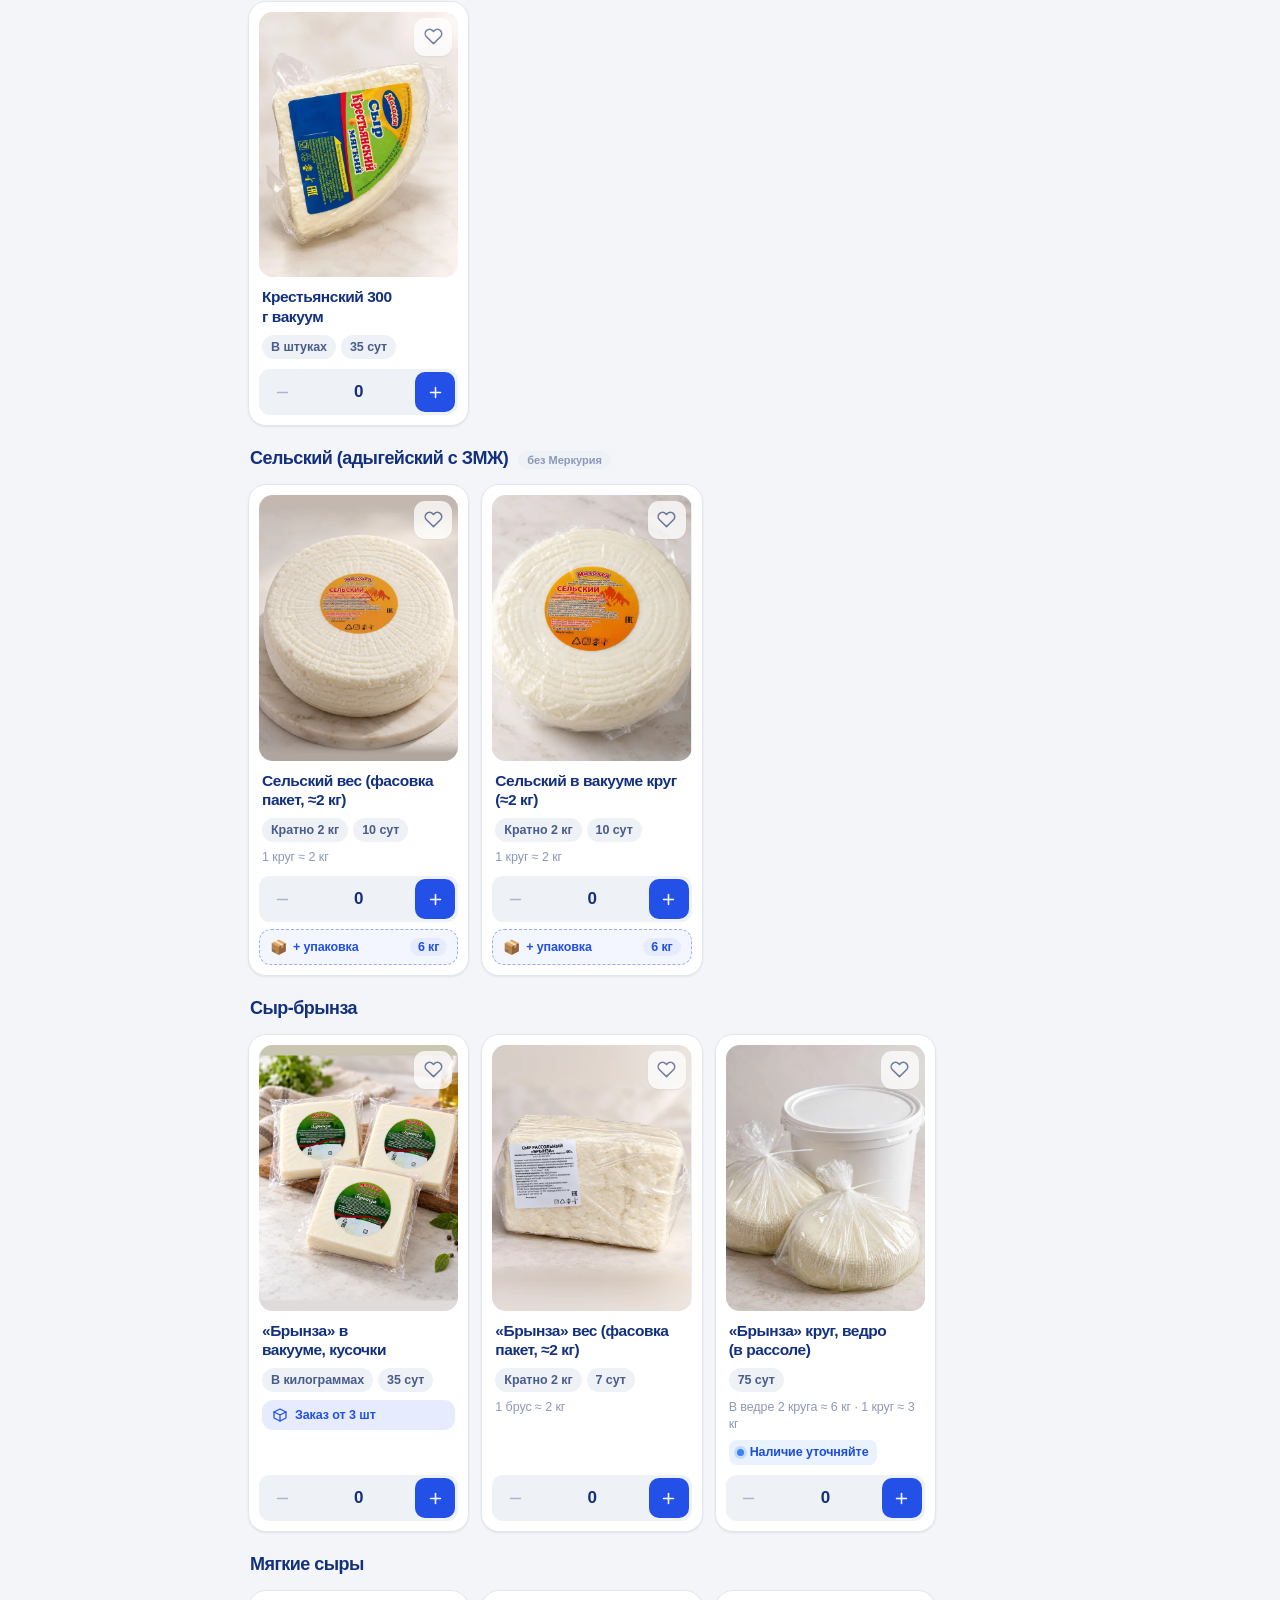
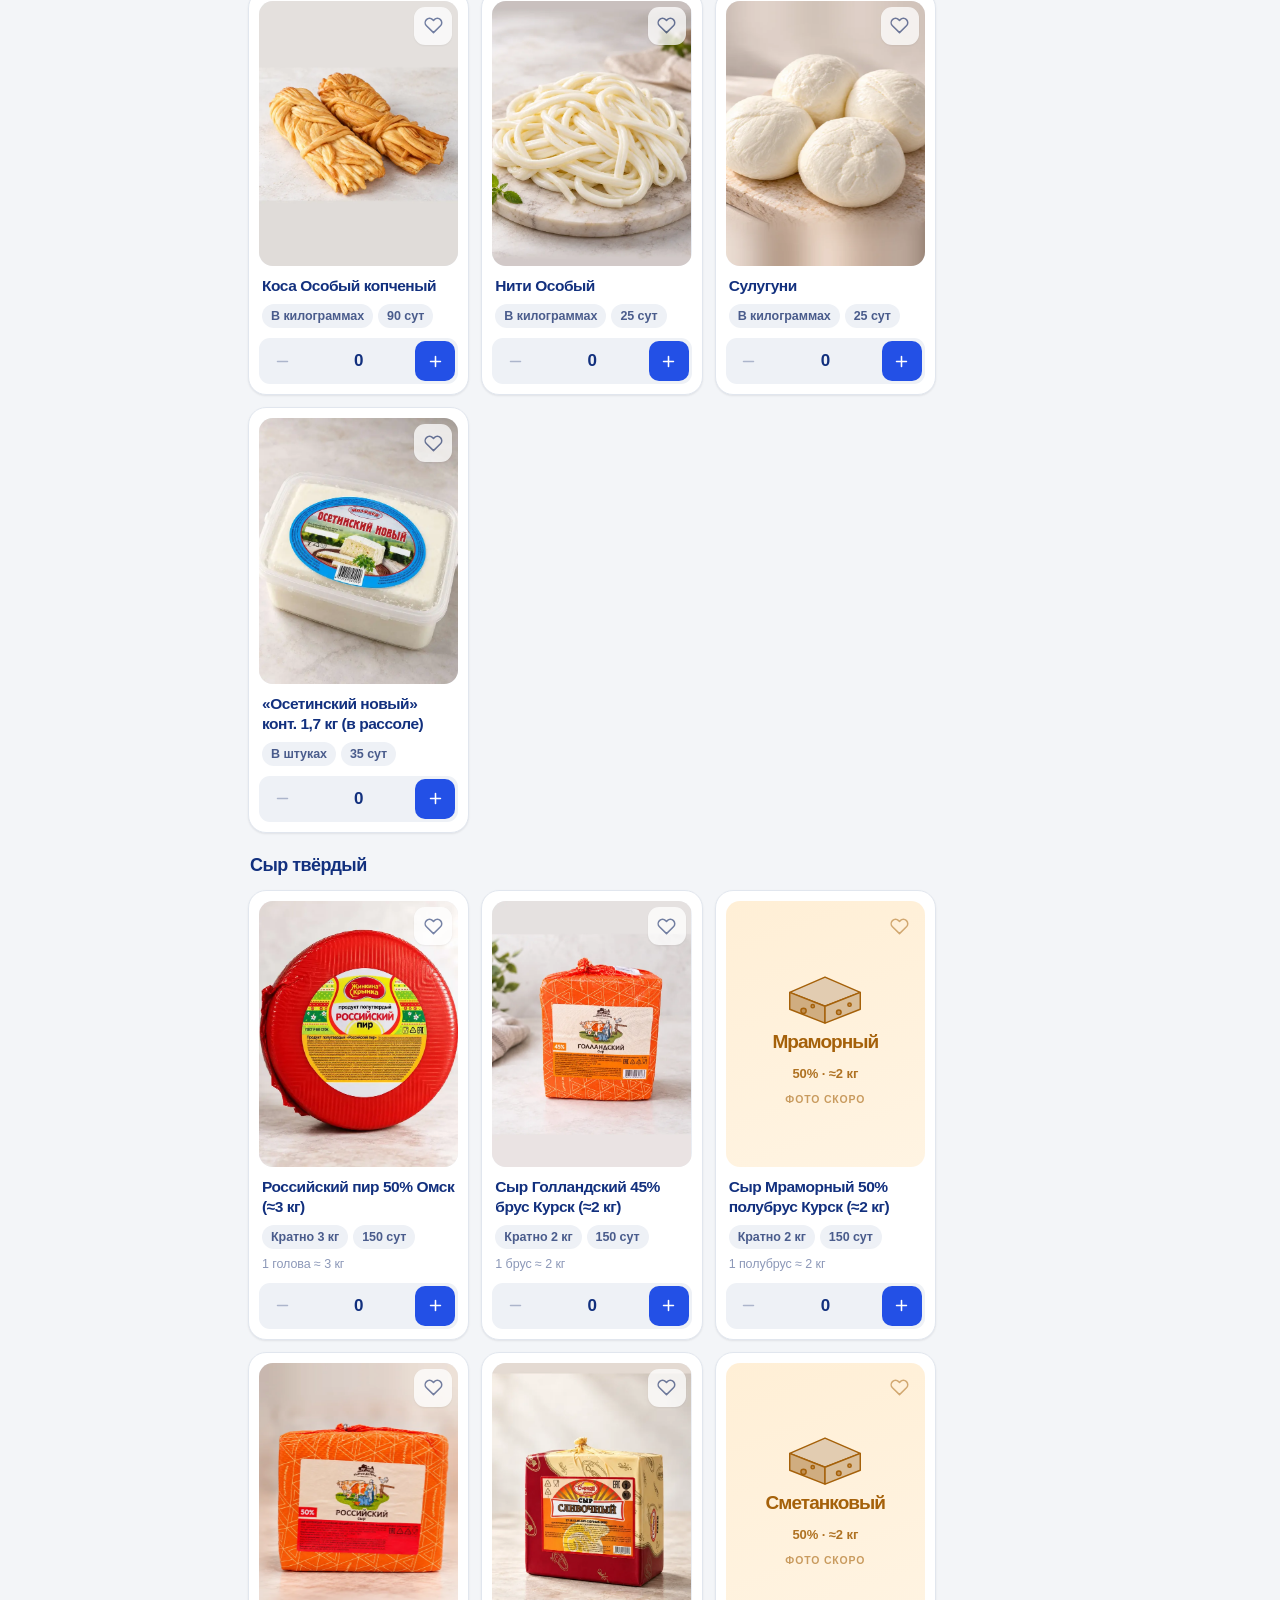
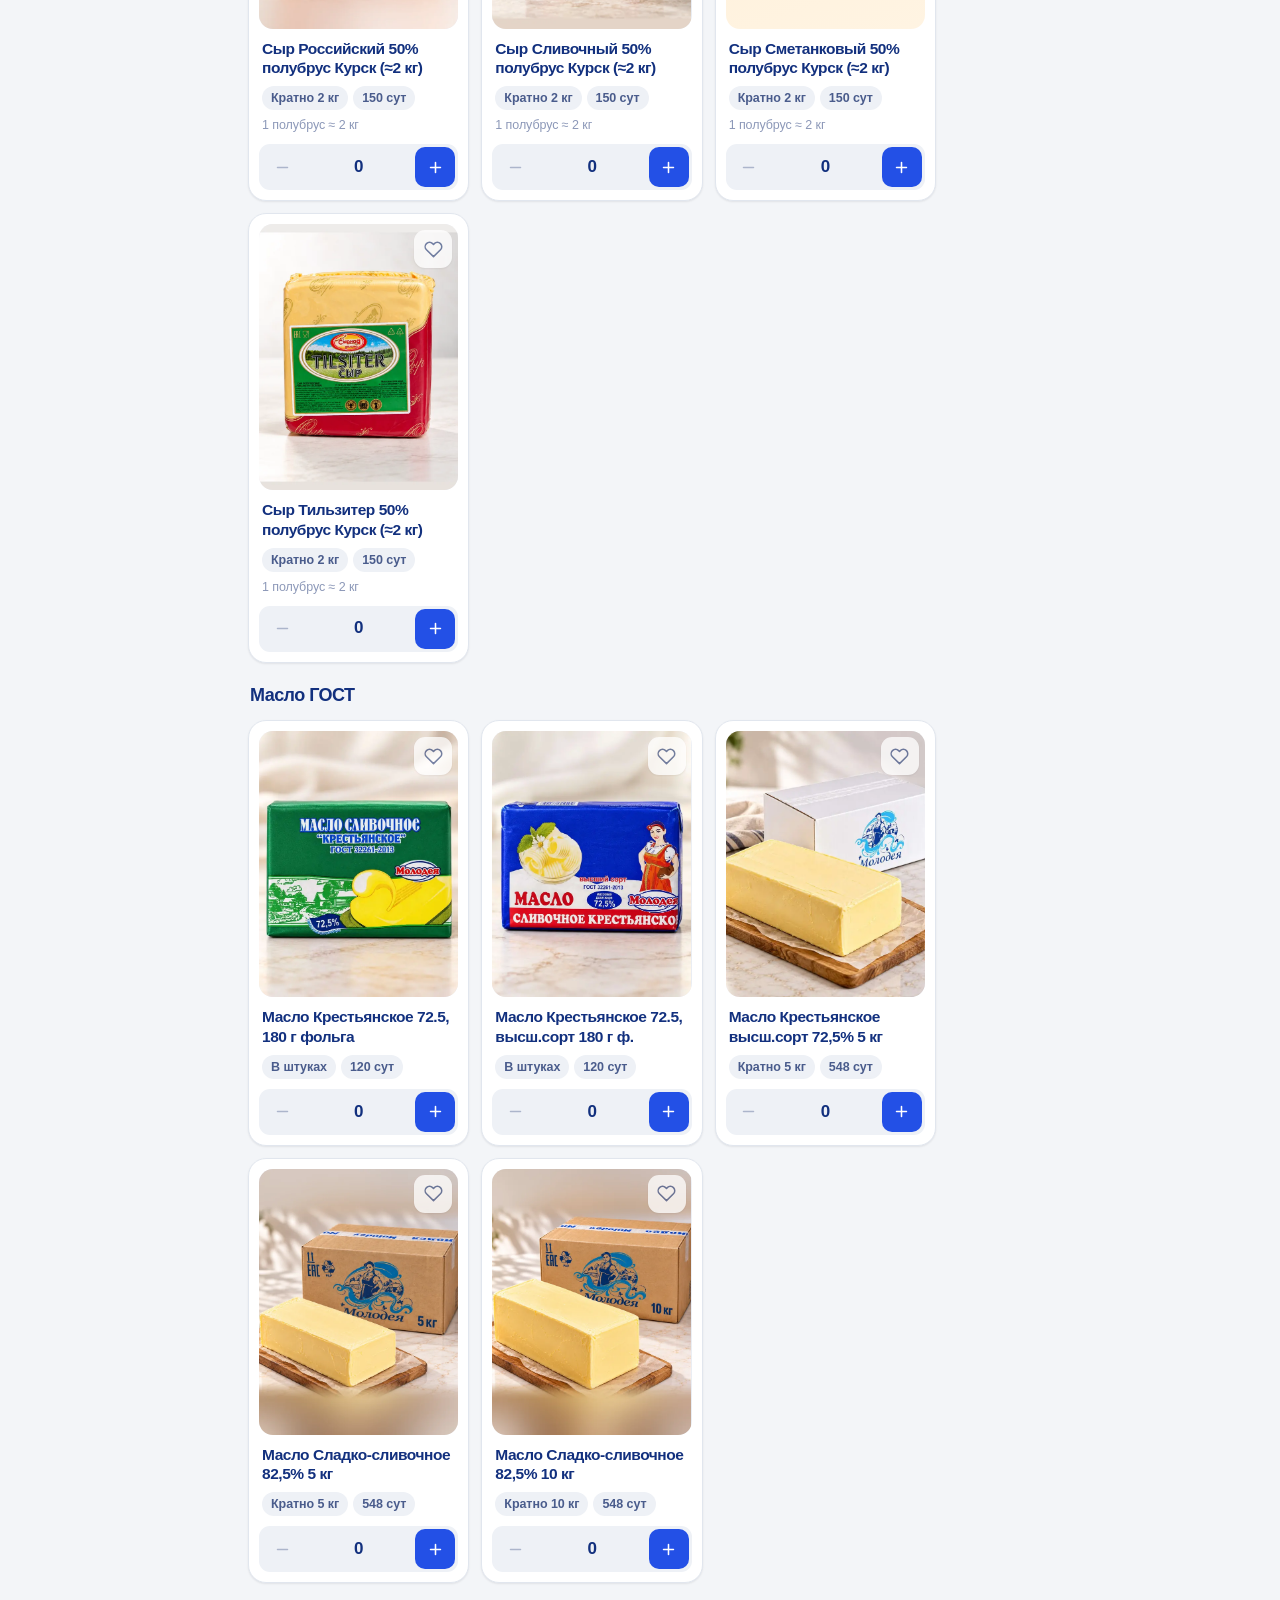
==== commit e2c89937: "Убрать только подписи WhatsApp и Telegram, сохранить иконки и отправку" ====
--- a/index.html
+++ b/index.html
@@ -1227,7 +1227,7 @@
 var KMZ_MAX_SVG='<img class="mx-ic" src="img/max.png" alt="MAX" width="48" height="48">';
 </script>
 <script>window.KMZ_APP_START=1;
-(function(){if(window.KMZ_READY||window.KMZ_LAUNCH_ATTEMPTED)return;window.KMZ_LAUNCH_ATTEMPTED=true;try{function _regenerator(){var e,t,r="function"==typeof Symbol?Symbol:{},n=r.iterator||"@@iterator",o=r.toStringTag||"@@toStringTag";function i(r,n,o,i){var c=n&&n.prototype instanceof Generator?n:Generator,u=Object.create(c.prototype);return _regeneratorDefine2(u,"_invoke",function(r,n,o){var i,c,u,f=0,p=o||[],y=!1,G={p:0,n:0,v:e,a:d,f:d.bind(e,4),d:function d(t,r){return i=t,c=0,u=e,G.n=r,a;}};function d(r,n){for(c=r,u=n,t=0;!y&&f&&!o&&t<p.length;t++){var o,i=p[t],d=G.p,l=i[2];r>3?(o=l===n)&&(u=i[(c=i[4])?5:(c=3,3)],i[4]=i[5]=e):i[0]<=d&&((o=r<2&&d<i[1])?(c=0,G.v=n,G.n=i[1]):d<l&&(o=r<3||i[0]>n||n>l)&&(i[4]=r,i[5]=n,G.n=l,c=0));}if(o||r>1)return a;throw y=!0,n;}return function(o,p,l){if(f>1)throw TypeError("Generator is already running");for(y&&1===p&&d(p,l),c=p,u=l;(t=c<2?e:u)||!y;){i||(c?c<3?(c>1&&(G.n=-1),d(c,u)):G.n=u:G.v=u);try{if(f=2,i){if(c||(o="next"),t=i[o]){if(!(t=t.call(i,u)))throw TypeError("iterator result is not an object");if(!t.done)return t;u=t.value,c<2&&(c=0);}else 1===c&&(t=i.return)&&t.call(i),c<2&&(u=TypeError("The iterator does not provide a '"+o+"' method"),c=1);i=e;}else if((t=(y=G.n<0)?u:r.call(n,G))!==a)break;}catch(t){i=e,c=1,u=t;}finally{f=1;}}return{value:t,done:y};};}(r,o,i),!0),u;}var a={};function Generator(){}function GeneratorFunction(){}function GeneratorFunctionPrototype(){}t=Object.getPrototypeOf;var c=[][n]?t(t([][n]())):(_regeneratorDefine2(t={},n,function(){return this;}),t),u=GeneratorFunctionPrototype.prototype=Generator.prototype=Object.create(c);function f(e){return Object.setPrototypeOf?Object.setPrototypeOf(e,GeneratorFunctionPrototype):(e.__proto__=GeneratorFunctionPrototype,_regeneratorDefine2(e,o,"GeneratorFunction")),e.prototype=Object.create(u),e;}return GeneratorFunction.prototype=GeneratorFunctionPrototype,_regeneratorDefine2(u,"constructor",GeneratorFunctionPrototype),_regeneratorDefine2(GeneratorFunctionPrototype,"constructor",GeneratorFunction),GeneratorFunction.displayName="GeneratorFunction",_regeneratorDefine2(GeneratorFunctionPrototype,o,"GeneratorFunction"),_regeneratorDefine2(u),_regeneratorDefine2(u,o,"Generator"),_regeneratorDefine2(u,n,function(){return this;}),_regeneratorDefine2(u,"toString",function(){return"[object Generator]";}),(_regenerator=function _regenerator(){return{w:i,m:f};})();}function _regeneratorDefine2(e,r,n,t){var i=Object.defineProperty;try{i({},"",{});}catch(e){i=0;}_regeneratorDefine2=function _regeneratorDefine(e,r,n,t){function o(r,n){_regeneratorDefine2(e,r,function(e){return this._invoke(r,n,e);});}r?i?i(e,r,{value:n,enumerable:!t,configurable:!t,writable:!t}):e[r]=n:(o("next",0),o("throw",1),o("return",2));},_regeneratorDefine2(e,r,n,t);}function asyncGeneratorStep(n,t,e,r,o,a,c){try{var i=n[a](c),u=i.value;}catch(n){return void e(n);}i.done?t(u):Promise.resolve(u).then(r,o);}function _asyncToGenerator(n){return function(){var t=this,e=arguments;return new Promise(function(r,o){var a=n.apply(t,e);function _next(n){asyncGeneratorStep(a,r,o,_next,_throw,"next",n);}function _throw(n){asyncGeneratorStep(a,r,o,_next,_throw,"throw",n);}_next(void 0);});};}function _slicedToArray(r,e){return _arrayWithHoles(r)||_iterableToArrayLimit(r,e)||_unsupportedIterableToArray(r,e)||_nonIterableRest();}function _nonIterableRest(){throw new TypeError("Invalid attempt to destructure non-iterable instance.\nIn order to be iterable, non-array objects must have a [Symbol.iterator]() method.");}function _iterableToArrayLimit(r,l){var t=null==r?null:"undefined"!=typeof Symbol&&r[Symbol.iterator]||r["@@iterator"];if(null!=t){var e,n,i,u,a=[],f=!0,o=!1;try{if(i=(t=t.call(r)).next,0===l){if(Object(t)!==t)return;f=!1;}else for(;!(f=(e=i.call(t)).done)&&(a.push(e.value),a.length!==l);f=!0);}catch(r){o=!0,n=r;}finally{try{if(!f&&null!=t.return&&(u=t.return(),Object(u)!==u))return;}finally{if(o)throw n;}}return a;}}function _arrayWithHoles(r){if(Array.isArray(r))return r;}function _toConsumableArray(r){return _arrayWithoutHoles(r)||_iterableToArray(r)||_unsupportedIterableToArray(r)||_nonIterableSpread();}function _nonIterableSpread(){throw new TypeError("Invalid attempt to spread non-iterable instance.\nIn order to be iterable, non-array objects must have a [Symbol.iterator]() method.");}function _iterableToArray(r){if("undefined"!=typeof Symbol&&null!=r[Symbol.iterator]||null!=r["@@iterator"])return Array.from(r);}function _arrayWithoutHoles(r){if(Array.isArray(r))return _arrayLikeToArray(r);}function ownKeys(e,r){var t=Object.keys(e);if(Object.getOwnPropertySymbols){var o=Object.getOwnPropertySymbols(e);r&&(o=o.filter(function(r){return Object.getOwnPropertyDescriptor(e,r).enumerable;})),t.push.apply(t,o);}return t;}function _objectSpread(e){for(var r=1;r<arguments.length;r++){var t=null!=arguments[r]?arguments[r]:{};r%2?ownKeys(Object(t),!0).forEach(function(r){_defineProperty(e,r,t[r]);}):Object.getOwnPropertyDescriptors?Object.defineProperties(e,Object.getOwnPropertyDescriptors(t)):ownKeys(Object(t)).forEach(function(r){Object.defineProperty(e,r,Object.getOwnPropertyDescriptor(t,r));});}return e;}function _defineProperty(e,r,t){return(r=_toPropertyKey(r))in e?Object.defineProperty(e,r,{value:t,enumerable:!0,configurable:!0,writable:!0}):e[r]=t,e;}function _toPropertyKey(t){var i=_toPrimitive(t,"string");return"symbol"==_typeof(i)?i:i+"";}function _toPrimitive(t,r){if("object"!=_typeof(t)||!t)return t;var e=t[Symbol.toPrimitive];if(void 0!==e){var i=e.call(t,r||"default");if("object"!=_typeof(i))return i;throw new TypeError("@@toPrimitive must return a primitive value.");}return("string"===r?String:Number)(t);}function _createForOfIteratorHelper(r,e){var t="undefined"!=typeof Symbol&&r[Symbol.iterator]||r["@@iterator"];if(!t){if(Array.isArray(r)||(t=_unsupportedIterableToArray(r))||e&&r&&"number"==typeof r.length){t&&(r=t);var _n=0,F=function F(){};return{s:F,n:function n(){return _n>=r.length?{done:!0}:{done:!1,value:r[_n++]};},e:function e(r){throw r;},f:F};}throw new TypeError("Invalid attempt to iterate non-iterable instance.\nIn order to be iterable, non-array objects must have a [Symbol.iterator]() method.");}var o,a=!0,u=!1;return{s:function s(){t=t.call(r);},n:function n(){var r=t.next();return a=r.done,r;},e:function e(r){u=!0,o=r;},f:function f(){try{a||null==t.return||t.return();}finally{if(u)throw o;}}};}function _unsupportedIterableToArray(r,a){if(r){if("string"==typeof r)return _arrayLikeToArray(r,a);var t={}.toString.call(r).slice(8,-1);return"Object"===t&&r.constructor&&(t=r.constructor.name),"Map"===t||"Set"===t?Array.from(r):"Arguments"===t||/^(?:Ui|I)nt(?:8|16|32)(?:Clamped)?Array$/.test(t)?_arrayLikeToArray(r,a):void 0;}}function _arrayLikeToArray(r,a){(null==a||a>r.length)&&(a=r.length);for(var e=0,n=Array(a);e<a;e++)n[e]=r[e];return n;}function _typeof(o){"@babel/helpers - typeof";return _typeof="function"==typeof Symbol&&"symbol"==typeof Symbol.iterator?function(o){return typeof o;}:function(o){return o&&"function"==typeof Symbol&&o.constructor===Symbol&&o!==Symbol.prototype?"symbol":typeof o;},_typeof(o);}(function(){function add(object,name,value){if(!object[name])Object.defineProperty(object,name,{configurable:true,writable:true,value:value});}add(Number,'isFinite',function(value){return typeof value==='number'&&isFinite(value);});add(Number,'isInteger',function(value){return Number.isFinite(value)&&Math.floor(value)===value;});add(Object,'entries',function(object){return Object.keys(object).map(function(key){return[key,object[key]];});});add(Object,'assign',function(target){if(target==null)throw new TypeError('Object.assign target');var out=Object(target);for(var i=1;i<arguments.length;i++){var source=arguments[i];if(source!=null)Object.keys(Object(source)).forEach(function(key){out[key]=source[key];});}return out;});add(Array,'from',function(source){return Array.prototype.slice.call(source);});add(Array.prototype,'includes',function(value,from){var len=this.length>>>0,i=Number(from)||0;if(i<0)i=Math.max(0,len+i);for(;i<len;i++)if(this[i]===value||this[i]!==this[i]&&value!==value)return true;return false;});add(Array.prototype,'find',function(predicate,receiver){for(var i=0;i<this.length;i++)if(predicate.call(receiver,this[i],i,this))return this[i];});add(String.prototype,'includes',function(value,start){return String(this).indexOf(value,start||0)!==-1;});add(String.prototype,'startsWith',function(value,start){var i=start||0;return String(this).slice(i,i+String(value).length)===String(value);});add(String.prototype,'padStart',function(length,fill){var text=String(this),pad=fill===undefined?' ':String(fill);if(!pad)return text;while(pad.length<length-text.length)pad+=pad;return pad.slice(0,Math.max(0,length-text.length))+text;});if(typeof NodeList!=='undefined')add(NodeList.prototype,'forEach',Array.prototype.forEach);if(typeof Element!=='undefined'){add(Element.prototype,'matches',Element.prototype.msMatchesSelector||Element.prototype.webkitMatchesSelector);add(Element.prototype,'closest',function(selector){var element=this;while(element&&element.nodeType===1){if(element.matches(selector))return element;element=element.parentElement;}return null;});add(Element.prototype,'remove',function(){if(this.parentNode)this.parentNode.removeChild(this);});}})();window.KMZ_CATALOG={"version": 6, "catalog": [{"id": "moloko", "name": "Молоко", "icon": "milk", "items": [{"n": "Молоко 2,5% 900мл. п/п", "u": "шт", "life": "7 сут", "box": 12}, {"n": "Молоко 3,2 % 900мл. п/п", "u": "шт", "life": "7 сут", "box": 12}, {"n": "Молоко 2,5% 950мл п/бут.", "u": "шт", "life": "14 сут", "box": 6}, {"n": "Молоко 3,2% 950мл п/бут.", "u": "шт", "life": "14 сут", "box": 6}]}, {"id": "kefir", "name": "Кефир", "icon": "kefir", "items": [{"n": "Кефир 2,5% 900г п/пакет", "u": "шт", "life": "7 сут", "box": 12}, {"n": "Кефир 1% 950г п/бут", "u": "шт", "life": "14 сут", "box": 6}, {"n": "Кефир 2,5% 950г п/бут", "u": "шт", "life": "14 сут", "box": 6}]}, {"id": "ryazhenka", "name": "Ряженка · Снежок", "icon": "ryazh", "items": [{"n": "Ряженка 2,5% 450г п/пленка", "u": "шт", "life": "10 сут", "box": 20}, {"n": "Снежок 2,5% 500г п/пакет", "u": "шт", "life": "10 сут", "box": 20}]}, {"id": "smetana-f", "name": "Сметана ГОСТ (фасовка)", "icon": "smet", "items": [{"n": "Сметана 20% 200 г ГОСТ «Молодея»", "u": "шт", "life": "14 сут", "box": 18}, {"n": "Сметана 15% 300 г ГОСТ «Молодея»", "u": "шт", "life": "14 сут", "box": 9}, {"n": "Сметана 20% 300 г ГОСТ «Молодея»", "u": "шт", "life": "14 сут", "box": 9}, {"n": "Сметана 20% п/пакет 400 г «Молодея»", "u": "шт", "life": "14 сут", "box": 20}]}, {"id": "smetana-v", "name": "Сметана ГОСТ (весовая)", "icon": "smet", "items": [{"n": "Сметана 20% 3 кг ведро", "u": "кг", "step": 3, "pack": "ведро", "life": "14 сут"}]}, {"id": "smetana-zmzh", "name": "Сметана с ЗМЖ", "note": "без Меркурия", "icon": "smet", "items": [{"n": "«Кубаночка», 20% ведро 750 г", "u": "шт", "life": "30 сут"}, {"n": "«Кубаночка», 20% 5 кг ведро", "u": "кг", "step": 5, "pack": "ведро", "life": "30 сут"}, {"n": "«Успенская Новая», 20% 5 кг ведро", "u": "кг", "step": 5, "pack": "ведро", "life": "30 сут"}]}, {"id": "tvorog", "name": "Творог", "icon": "tvorog", "items": [{"n": "Творог 9%, 180 г ГОСТ", "u": "шт", "life": "10 сут"}, {"n": "Творог 5% 3 кг пакет", "u": "кг", "step": 3, "pack": "пакет", "life": "10 сут"}, {"n": "Творог 5% 3 кг пакет ГОСТ", "u": "кг", "step": 3, "pack": "пакет", "life": "10 сут"}, {"n": "Творог 9% 3 кг пакет", "u": "кг", "step": 3, "pack": "пакет", "life": "10 сут"}, {"n": "Творог 9% 3 кг пакет ГОСТ", "u": "кг", "step": 3, "pack": "пакет", "life": "10 сут"}, {"n": "Творог 5% 5 кг коробка", "u": "кг", "step": 5, "pack": "коробка", "life": "10 сут"}, {"n": "Творог 5% 5 кг коробка ГОСТ", "u": "кг", "step": 5, "pack": "коробка", "life": "10 сут"}, {"n": "Творог 9% 5 кг коробка", "u": "кг", "step": 5, "pack": "коробка", "life": "10 сут"}, {"n": "Творог 9% 5 кг коробка ГОСТ", "u": "кг", "step": 5, "pack": "коробка", "life": "10 сут"}]}, {"id": "tvorog-zmzh", "name": "Творог с ЗМЖ", "note": "без Меркурия", "icon": "tvorog", "items": [{"n": "«Фермерский» 26% 800г ведро", "u": "шт", "life": "21 сут"}, {"n": "«Фермерский» 35% 4кг ведро", "u": "кг", "step": 4, "pack": "ведро", "life": "21 сут"}, {"n": "Успенский №18 4 кг ведро", "u": "кг", "step": 4, "pack": "ведро", "life": "21 сут"}, {"n": "Успенский №9 4 кг ведро", "u": "кг", "step": 4, "pack": "ведро", "life": "21 сут"}, {"n": "«Фермерский» 35% 5 кг коробка", "u": "кг", "step": 5, "pack": "коробка", "life": "21 сут"}, {"n": "Успенский №9 5 кг короб", "u": "кг", "step": 5, "pack": "короб", "life": "21 сут"}, {"n": "«Фермерский» 35% 3 кг пакет", "u": "кг", "step": 3, "pack": "пакет", "life": "21 сут"}]}, {"id": "fantazia", "name": "Десерт «Фантазия» с ЗМЖ", "note": "без Меркурия", "icon": "fant", "items": [{"n": "«Вишня», 15%, ведро 0,5 кг", "u": "шт", "life": "30 сут"}, {"n": "«Киви», 15%, ведро 0,5 кг", "u": "шт", "life": "30 сут"}, {"n": "«Клубника», 15%, ведро 0,5 кг", "u": "шт", "life": "30 сут"}, {"n": "«Лесные Ягоды», 15%, ведро 0,5 кг", "u": "шт", "life": "30 сут"}, {"n": "«Малина», 15%, ведро 0,5 кг", "u": "шт", "life": "30 сут"}, {"n": "«Манго», 15%, ведро 0,5 кг", "u": "шт", "life": "30 сут"}, {"n": "«Персик», 15%, ведро 0,5 кг", "u": "шт", "life": "30 сут"}, {"n": "«Вишня», 15%, ведро 2,5 кг", "u": "шт", "life": "30 сут"}, {"n": "«Киви», 15%, ведро 2,5 кг", "u": "шт", "life": "30 сут"}, {"n": "«Клубника», 15%, ведро 2,5 кг", "u": "шт", "life": "30 сут"}, {"n": "«Лесные Ягоды», 15%, ведро 2,5 кг", "u": "шт", "life": "30 сут"}, {"n": "«Малина», 15%, ведро 2,5 кг", "u": "шт", "life": "30 сут"}, {"n": "«Манго», 15%, ведро 2,5 кг", "u": "шт", "life": "30 сут"}, {"n": "«Персик», 15%, ведро 2,5 кг", "u": "шт", "life": "30 сут"}]}, {"id": "massa", "name": "Масса творожная с ЗМЖ", "note": "без Меркурия", "icon": "tvorog", "items": [{"n": "«Вишня», 20%, 500 г", "u": "шт", "life": "21 сут"}, {"n": "«Изюм», 20%, 500 г", "u": "шт", "life": "21 сут"}, {"n": "«Курага», 20%, 500 г", "u": "шт", "life": "21 сут"}, {"n": "«Вишня», 20%, 3 кг ведро", "u": "кг", "step": 3, "pack": "ведро", "life": "21 сут"}, {"n": "«Изюм», 20%, 3 кг ведро", "u": "кг", "step": 3, "pack": "ведро", "life": "21 сут"}, {"n": "«Курага», 20%, 3 кг ведро", "u": "кг", "step": 3, "pack": "ведро", "life": "21 сут"}, {"n": "«Вишня», 20%, 3 кг пакет", "u": "кг", "step": 3, "pack": "пакет", "life": "21 сут"}, {"n": "«Изюм», 20%, 3 кг пакет", "u": "кг", "step": 3, "pack": "пакет", "life": "21 сут"}, {"n": "«Курага», 20%, 3 кг пакет", "u": "кг", "step": 3, "pack": "пакет", "life": "21 сут"}]}, {"id": "krest", "name": "Сыр Крестьянский (адыгейский)", "icon": "cheese", "items": [{"n": "Крестьянский вес (фасовка пакет, ≈2 кг)", "u": "кг", "step": 2, "hint": "1 круг ≈ 2 кг", "life": "10 сут", "pack": "круг", "box": 6}, {"n": "Крестьянский в вакууме круг (≈2 кг)", "u": "кг", "step": 2, "hint": "1 круг ≈ 2 кг", "life": "35 сут", "warn": "заказ до 12:00", "pack": "круг", "box": 6}, {"n": "Крестьянский вакуумные кусочки", "u": "кг", "step": 0, "life": "35 сут"}, {"n": "Крестьянский 300 г вакуум", "u": "шт", "life": "35 сут"}]}, {"id": "selsky", "name": "Сельский (адыгейский с ЗМЖ)", "note": "без Меркурия", "icon": "cheese", "items": [{"n": "Сельский вес (фасовка пакет, ≈2 кг)", "u": "кг", "step": 2, "hint": "1 круг ≈ 2 кг", "life": "10 сут", "pack": "круг", "box": 6}, {"n": "Сельский в вакууме круг (≈2 кг)", "u": "кг", "step": 2, "hint": "1 круг ≈ 2 кг", "life": "10 сут", "pack": "круг", "box": 6}]}, {"id": "brynza", "name": "Сыр-брынза", "icon": "cheese", "items": [{"n": "«Брынза» в вакууме, кусочки", "u": "кг", "step": 0, "life": "35 сут"}, {"n": "«Брынза» вес (фасовка пакет, ≈2 кг)", "u": "кг", "step": 2, "hint": "1 брус ≈ 2 кг", "life": "7 сут", "pack": "шт"}, {"n": "«Брынза» круг, ведро (в рассоле)", "u": "кг", "step": 6, "life": "75 сут", "warn": "Наличие уточняйте", "pack": "ведро", "nounit": true, "hint": "В ведре 2 круга ≈ 6 кг · 1 круг ≈ 3 кг"}]}, {"id": "myagkie", "name": "Мягкие сыры", "icon": "cheese", "items": [{"n": "Коса Особый копченый", "u": "кг", "step": 0, "life": "90 сут"}, {"n": "Нити Особый", "u": "кг", "step": 0, "life": "25 сут"}, {"n": "Сулугуни", "u": "кг", "step": 0, "life": "25 сут"}, {"n": "«Осетинский новый» конт. 1,7 кг (в рассоле)", "u": "шт", "life": "35 сут"}]}, {"id": "tverdye", "name": "Сыр твёрдый", "icon": "cheese", "items": [{"n": "Российский пир 50% Омск (≈3 кг)", "u": "кг", "step": 3, "hint": "1 голова ≈ 3 кг", "life": "150 сут", "pack": "шт"}, {"n": "Сыр Голландский 45% брус Курск (≈2 кг)", "u": "кг", "step": 2, "hint": "1 брус ≈ 2 кг", "life": "150 сут", "pack": "шт"}, {"n": "Сыр Мраморный 50% полубрус Курск (≈2 кг)", "u": "кг", "step": 2, "hint": "1 полубрус ≈ 2 кг", "life": "150 сут", "pack": "шт"}, {"n": "Сыр Российский 50% полубрус Курск (≈2 кг)", "u": "кг", "step": 2, "hint": "1 полубрус ≈ 2 кг", "life": "150 сут", "pack": "шт"}, {"n": "Сыр Сливочный 50% полубрус Курск (≈2 кг)", "u": "кг", "step": 2, "hint": "1 полубрус ≈ 2 кг", "life": "150 сут", "pack": "шт"}, {"n": "Сыр Сметанковый 50% полубрус Курск (≈2 кг)", "u": "кг", "step": 2, "hint": "1 полубрус ≈ 2 кг", "life": "150 сут", "pack": "шт"}, {"n": "Сыр Тильзитер 50% полубрус Курск (≈2 кг)", "u": "кг", "step": 2, "hint": "1 полубрус ≈ 2 кг", "life": "150 сут", "pack": "шт"}]}, {"id": "maslo", "name": "Масло ГОСТ", "icon": "butter", "items": [{"n": "Масло Крестьянское 72.5, 180 г фольга", "u": "шт", "life": "120 сут"}, {"n": "Масло Крестьянское 72.5, высш.сорт 180 г ф.", "u": "шт", "life": "120 сут"}, {"n": "Масло Крестьянское высш.сорт 72,5% 5 кг", "u": "кг", "step": 5, "pack": "коробка", "life": "548 сут"}, {"n": "Масло Сладко-сливочное 82,5% 5 кг", "u": "кг", "step": 5, "pack": "коробка", "life": "548 сут"}, {"n": "Масло Сладко-сливочное 82,5% 10 кг", "u": "кг", "step": 10, "pack": "коробка", "life": "548 сут"}]}, {"id": "spred", "name": "Спред", "note": "без Меркурия", "icon": "butter", "items": [{"n": "Спред растительно-сливочный 72,5% 180г", "u": "шт", "life": "150 сут"}, {"n": "Спред растительно-сливочный м.д.ж. 72,5% 5 кг", "u": "кг", "step": 5, "pack": "коробка", "life": "150 сут"}]}, {"id": "um", "name": "Успенская марка", "gold": true, "icon": "um", "items": [{"n": "Масло Крестьянское 72,5, 180 г ф. Успенская Марка", "u": "шт"}, {"n": "Масло Крестьянское 82,5, 180 г ф. Успенская Марка", "u": "шт"}, {"n": "Сметана 20% 180 г ГОСТ «Успенская Марка»", "u": "шт", "box": 18}, {"n": "Сметана 15% 300 г ГОСТ «Успенская Марка»", "u": "шт", "box": 9}, {"n": "Сметана 20% 300 г ГОСТ «Успенская Марка»", "u": "шт", "box": 9}]}]};window.KMZ_PRODUCT_ICONS={milk:'<svg viewBox="0 0 24 24"><rect x="6.5" y="8.5" width="11" height="13" rx="2" fill="#fff" stroke="#4A8FD4" stroke-width="1.4"/><path d="M8 8.5V4.6h8v3.9" fill="#fff" stroke="#4A8FD4" stroke-width="1.4"/><rect x="8" y="13" width="8" height="5.4" rx="1" fill="#BCDAF2"/></svg>',kefir:'<svg viewBox="0 0 24 24"><path d="M6.6 8h10.8l-1.1 13.4H7.7Z" fill="#fff" stroke="#6FA3DC" stroke-width="1.4"/><rect x="8" y="3.6" width="8" height="4" rx="1.2" fill="#9CC0E8"/></svg>',ryazh:'<svg viewBox="0 0 24 24"><path d="M6.6 8h10.8l-1.1 13.4H7.7Z" fill="#FFF7EE" stroke="#D2A96F" stroke-width="1.4"/><rect x="8" y="3.6" width="8" height="4" rx="1.2" fill="#E8C9A0"/></svg>',smet:'<svg viewBox="0 0 24 24"><path d="M4.4 9.4h15.2l-1.6 10.3a2.2 2.2 0 0 1-2.2 1.9H8.2A2.2 2.2 0 0 1 6 19.7Z" fill="#fff" stroke="#93A6B8" stroke-width="1.4"/><ellipse cx="12" cy="9.4" rx="7.6" ry="2.5" fill="#fff" stroke="#93A6B8" stroke-width="1.4"/><ellipse cx="12" cy="9.3" rx="5.2" ry="1.5" fill="#EEF3F8"/></svg>',tvorog:'<svg viewBox="0 0 24 24"><path d="M4.6 10.6h14.8v8.2a2.3 2.3 0 0 1-2.3 2.3H6.9a2.3 2.3 0 0 1-2.3-2.3Z" fill="#fff" stroke="#B9A77E" stroke-width="1.4"/><path d="M4.6 10.6 7 5.2h10l2.4 5.4Z" fill="#FFFBF0" stroke="#B9A77E" stroke-width="1.4"/><circle cx="10" cy="15" r="1.5" fill="#F0E7CE"/><circle cx="14.4" cy="17" r="1.2" fill="#F0E7CE"/></svg>',yog:'<svg viewBox="0 0 24 24"><path d="M5.6 8.8h12.8l-1.4 11a2.2 2.2 0 0 1-2.2 1.9H9.2A2.2 2.2 0 0 1 7 19.8Z" fill="#fff" stroke="#D98AA6" stroke-width="1.4"/><ellipse cx="12" cy="8.8" rx="6.4" ry="2.2" fill="#FBE3EA" stroke="#D98AA6" stroke-width="1.4"/><circle cx="10.2" cy="14.5" r="1.6" fill="#F2B9CA"/><circle cx="13.8" cy="17" r="1.3" fill="#F2B9CA"/></svg>',fant:'<svg viewBox="0 0 24 24"><path d="M5.6 8.8h12.8l-1.4 11a2.2 2.2 0 0 1-2.2 1.9H9.2A2.2 2.2 0 0 1 7 19.8Z" fill="#fff" stroke="#B383CE" stroke-width="1.4"/><ellipse cx="12" cy="8.8" rx="6.4" ry="2.2" fill="#EEDCF7" stroke="#B383CE" stroke-width="1.4"/><path d="M12 3.4c1.4 1.6 2.2 2.6 2.2 3.5a2.2 2.2 0 1 1-4.4 0c0-.9.8-1.9 2.2-3.5Z" fill="#CFA5E4"/></svg>',cheese:'<svg viewBox="0 0 24 24"><path d="M3 12.6 12.4 5.8c.4-.3.9-.3 1.3 0L21 11v7.6a1.8 1.8 0 0 1-1.8 1.8H4.8A1.8 1.8 0 0 1 3 18.6Z" fill="#FFF3CE" stroke="#D9AF4B" stroke-width="1.4"/><circle cx="8.4" cy="15.6" r="1.7" fill="#FFE49A"/><circle cx="14.6" cy="14.4" r="1.3" fill="#FFE49A"/><circle cx="17" cy="17.6" r="1" fill="#FFE49A"/></svg>',butter:'<svg viewBox="0 0 24 24"><path d="M3.4 10.4 8 6.6h12.6v7.2L16 17.6H3.4Z" fill="#FFF6D8" stroke="#D8B457" stroke-width="1.4"/><path d="M3.4 10.4H16v7.2M16 10.4l4.6-3.8" stroke="#D8B457" stroke-width="1.4" fill="none"/></svg>',um:'<svg viewBox="0 0 24 24"><circle cx="12" cy="12" r="9" fill="#FBF0D2" stroke="#C99A2E" stroke-width="1.4"/><path d="m12 6.6 1.7 3.5 3.8.5-2.8 2.7.7 3.8-3.4-1.8-3.4 1.8.7-3.8-2.8-2.7 3.8-.5Z" fill="#E8C463"/></svg>'};(function(root){'use strict';var own=function own(o,k){return Object.prototype.hasOwnProperty.call(o,k);};var record=function record(o){return!!o&&_typeof(o)==='object'&&!Array.isArray(o);};var clean=function clean(s){var max=arguments.length>1&&arguments[1]!==undefined?arguments[1]:240;return typeof s==='string'?s.trim().slice(0,max):'';};var esc=function esc(s){return String(s==null?'':s).replace(/[&<>"']/g,function(c){return{'&':'&amp;','<':'&lt;','>':'&gt;','"':'&quot;',"'":'&#39;'}[c];});};var dict=function dict(){return Object.create(null);};var clone=function clone(o){return JSON.parse(JSON.stringify(o));};function validCatalog(pack){if(!record(pack)||!Number.isInteger(pack.version)||pack.version<1||!Array.isArray(pack.catalog)||!pack.catalog.length||pack.catalog.length>100)return false;var names=new Set(),ids=new Set();var total=0;var _iterator=_createForOfIteratorHelper(pack.catalog),_step;try{for(_iterator.s();!(_step=_iterator.n()).done;){var group=_step.value;if(!record(group)||typeof group.id!=='string'||!/^[-a-z0-9_]{1,60}$/i.test(group.id)||ids.has(group.id)||!clean(group.name)||!Array.isArray(group.items))return false;ids.add(group.id);var _iterator2=_createForOfIteratorHelper(group.items),_step2;try{for(_iterator2.s();!(_step2=_iterator2.n()).done;){var item=_step2.value;if(++total>2000||!record(item)||typeof item.n!=='string'||item.n!==clean(item.n)||!item.n||['__proto__','constructor','prototype'].includes(item.n)||names.has(item.n)||!['кг','шт'].includes(item.u))return false;if(item.step!==undefined&&(typeof item.step!=='number'||!Number.isFinite(item.step)||item.step<0||item.step>9999||Math.round(item.step*100)!==item.step*100))return false;for(var _i=0,_arr=['hint','life','warn','pack'];_i<_arr.length;_i++){var k=_arr[_i];if(item[k]!==undefined&&(typeof item[k]!=='string'||item[k].length>240))return false;}names.add(item.n);}}catch(err){_iterator2.e(err);}finally{_iterator2.f();}}}catch(err){_iterator.e(err);}finally{_iterator.f();}return total>0;}function indexed(pack){var items=[],byName=dict();pack.catalog.forEach(function(g){return g.items.forEach(function(raw){var i=_objectSpread(_objectSpread({},raw),{},{id:items.length,group:g});items.push(i);byName[i.n]=i;});});return{items:items,byName:byName};}function quantity(item,value){var raw=String(value).trim().replace(',','.');if(!/^\d+(?:\.\d+)?$/.test(raw))return{error:'Введите количество числом, например 2 или 2,5.'};var q=Number(raw);if(!Number.isFinite(q)||q>9999)return{error:'Максимальное количество одной позиции — 9 999.'};if(q===0)return{qty:0};var step=item.u==='шт'?1:item.step||0.01;var rounded=Math.round(Math.max(step,Math.round(q/step)*step)*100)/100;if(rounded>9999)return{error:'Количество превышает допустимый предел.'};return{qty:rounded,adjusted:Math.abs(rounded-q)>0.000001};}function normalizedCart(raw){var out=dict();if(!record(raw))return out;Object.keys(raw).slice(0,2000).forEach(function(n){var v=raw[n];if(!clean(n)||['__proto__','constructor','prototype'].includes(n)||!record(v))return;var qty=Number(v.qty);if(!Number.isFinite(qty)||qty<=0||qty>9999)return;out[n]={qty:qty,reason:['срок','брак'].includes(v.reason)?v.reason:'',u:['шт','кг'].includes(v.u)?v.u:''};});return out;}function draft(raw){return{order:normalizedCart(raw&&raw.order),exch:normalizedCart(raw&&raw.exch),note:clean(raw&&raw.note,2000),startedAt:Number.isFinite(raw&&raw.startedAt)?raw.startedAt:0,updatedAt:Number.isFinite(raw&&raw.updatedAt)?raw.updatedAt:0};}function points(raw){var ids=new Set();return(Array.isArray(raw)?raw:[]).filter(function(p){return record(p)&&clean(p.name)&&clean(p.addr)&&typeof p.id==='string'&&/^[a-zA-Z0-9_-]{1,80}$/.test(p.id)&&!ids.has(p.id)&&ids.add(p.id);}).slice(0,100).map(function(p){return{id:p.id,name:clean(p.name),addr:clean(p.addr),phone:clean(p.phone,40)};});}function history(raw){return(Array.isArray(raw)?raw:[]).filter(function(h){return record(h)&&Number.isFinite(h.ts)&&h.ts>0;}).slice(0,40).map(function(h){return _objectSpread(_objectSpread({},draft(h)),{},{id:clean(h.id,100)||String(h.ts),ts:h.ts,text:clean(h.text,100000),delivery:record(h.delivery)?h.delivery:null,point:record(h.point)?h.point:null});});}function normalizeState(raw){var s=record(raw)?raw:{};var ps=points(s.points);var ds=dict(),hs=dict();[].concat(_toConsumableArray(ps.map(function(p){return p.id;})),['guest']).forEach(function(id){ds[id]=draft(s.drafts&&s.drafts[id]);hs[id]=history(s.histories&&s.histories[id]);});return{schema:3,points:ps,activeId:ps.some(function(p){return p.id===s.activeId;})?s.activeId:ps[0]?ps[0].id:'guest',drafts:ds,histories:hs,favorites:(Array.isArray(s.favorites)?s.favorites:[]).filter(function(n){return typeof n==='string';}).slice(0,2000),font:s.font==='large'?'large':'normal',reminders:!!s.reminders,revision:typeof s.revision==='string'?s.revision:''};}var pad=function pad(n){return String(n).padStart(2,'0');};var days=['воскресенье','понедельник','вторник','среда','четверг','пятница','суббота'];var dayIn=['воскресенье','понедельник','вторник','среду','четверг','пятницу','субботу'];var months=['января','февраля','марта','апреля','мая','июня','июля','августа','сентября','октября','ноября','декабря'];var moscow=function moscow(ts){return new Date(ts+10800000);};function dateKey(ts){var d=moscow(ts);return d.getUTCFullYear()+'-'+pad(d.getUTCMonth()+1)+'-'+pad(d.getUTCDate());}function dateLabel(ts){var d=moscow(ts);return pad(d.getUTCDate())+'.'+pad(d.getUTCMonth()+1)+'.'+d.getUTCFullYear();}function timeLabel(ts){var d=moscow(ts);return pad(d.getUTCHours())+':'+pad(d.getUTCMinutes());}function delivery(){var ts=arguments.length>0&&arguments[0]!==undefined?arguments[0]:Date.now();var now=moscow(ts);for(var add=0;add<8;add++){var d=new Date(Date.UTC(now.getUTCFullYear(),now.getUTCMonth(),now.getUTCDate()+add));if(![0,2,4].includes(d.getUTCDay()))continue;var cutoff=d.getTime()+11*3600000,late=false;if(cutoff<=ts){if(add===0)late=true;else continue;}var next=new Date(d.getTime()+86400000);var key=next.getUTCFullYear()+'-'+pad(next.getUTCMonth()+1)+'-'+pad(next.getUTCDate());return{key:key,label:days[next.getUTCDay()]+', '+next.getUTCDate()+' '+months[next.getUTCMonth()],short:pad(next.getUTCDate())+'.'+pad(next.getUTCMonth()+1)+'.'+next.getUTCFullYear(),deadline:cutoff,today:add===0&&!late,late:late,acceptDay:dayIn[d.getUTCDay()],left:cutoff-ts};}}var format=function format(q){return String(Math.round(q*100)/100).replace('.',',');};function unitLabel(item,q){return format(q)+' '+item.u;}function packLabel(item,q){var r=packLabel0(item,q);if(item.box&&q>0&&Math.abs(q/item.box-Math.round(q/item.box))<0.00001)r+=' · '+Math.round(q/item.box)+' уп.';return r;}function packLabel0(item,q){var base=unitLabel(item,q);if(item.u!=='кг'||!item.step||Math.abs(q/item.step-Math.round(q/item.step))>0.00001)return base;var _n=Math.round(q/item.step);if(item.pack==='ведро'){var _m=_n%10,_h=_n%100;return base+' ('+_n+' '+(_m===1&&_h!==11?'ведро':_m>=2&&_m<=4&&(_h<10||_h>=20)?'ведра':'вёдер')+')';}var _k=Math.round(q/item.step);return base+' · '+format(q/item.step)+(item.pack==='шт'?' шт':item.pack==='круг'?' '+(_k%10===1&&_k%100!==11?'круг':_k%10>=2&&_k%10<=4&&(_k%100<10||_k%100>=20)?'круга':'кругов'):' упак.');}var count=function count(d){return Object.keys(d.order).length+Object.keys(d.exch).length;};function problems(d,byName){var p=[];for(var _i2=0,_arr2=['order','exch'];_i2<_arr2.length;_i2++){var mode=_arr2[_i2];for(var _i3=0,_Object$entries=Object.entries(d[mode]);_i3<_Object$entries.length;_i3++){var _Object$entries$_i=_slicedToArray(_Object$entries[_i3],2),name=_Object$entries$_i[0],v=_Object$entries$_i[1];var it=byName[name];if(!it){p.push({name:name,mode:mode,text:'Товара больше нет в каталоге. Удалите его и выберите замену.'});continue;}var n=quantity(it,v.qty);if(n.error||n.adjusted)p.push({name:name,mode:mode,text:'Уточните количество с учётом фасовки.'});if(mode==='exch'&&!v.reason)p.push({name:name,mode:mode,text:'Укажите причину обмена.'});if(typeof kmzOut==='function'&&kmzOut(it))p.push({name:name,mode:mode,text:'«'+name+'» на '+kmzOutDate()+' не будет — удалите из заявки.'});}}return p;}function totals(d,byName){var t={pieces:0,kg:0};for(var _i4=0,_Object$entries2=Object.entries(d.order);_i4<_Object$entries2.length;_i4++){var _Object$entries2$_i=_slicedToArray(_Object$entries2[_i4],2),n=_Object$entries2$_i[0],v=_Object$entries2$_i[1];var u=(byName[n]||v).u;if(u==='шт')t.pieces+=v.qty;if(u==='кг')t.kg+=v.qty;}t.kg=Math.round(t.kg*100)/100;return t;}function text(s){var l=['ЗАЯВКА · КМЗ №1',s.point.name,s.point.addr];if(s.point.phone)l.push('Телефон: '+s.point.phone);l.push('Доставка: '+s.delivery.label+' ('+s.delivery.short+')','');var _loop=function _loop(){var mode=_arr3[_i5];var rows=Object.entries(s[mode]);if(!rows.length)return 1;l.push(mode==='order'?'--- ЗАКАЗ ---':'--- ОБМЕН ---');rows.forEach(function(_ref,i){var _ref2=_slicedToArray(_ref,2),n=_ref2[0],v=_ref2[1];return l.push(i+1+'. '+n+' — '+format(v.qty)+' '+v.u+(mode==='exch'?' ('+(v.reason==='брак'?'БРАК':'срок вышел')+')':''));});l.push('');};for(var _i5=0,_arr3=['order','exch'];_i5<_arr3.length;_i5++){if(_loop())continue;}if(s.note)l.push('Примечание: '+s.note,'');while(l.length&&l[l.length-1]==='')l.pop();return l.join('\n');}var fold=function fold(s){return String(s).toLowerCase().replace(/ё/g,'е').replace(/(\d),(\d)/g,'$1.$2').replace(/[^a-zа-я0-9.]+/g,' ').trim();};var synonyms={'адыгей':'крестьян','тварог':'творог','малако':'молоко','смитан':'сметана','кифир':'кефир','косич':'коса','касич':'коса','сливочное':'масло','десерт':'фантазия'};function matches(it,query){var hay=fold(it.n+' '+it.group.name+' '+(it.hint||''));return fold(query).split(/\s+/).filter(Boolean).every(function(t){var syn=Object.keys(synonyms).find(function(k){return t.startsWith(k);});return hay.includes(t)||syn&&hay.includes(synonyms[syn]);});}root.KMZ={own:own,record:record,clean:clean,esc:esc,dict:dict,clone:clone,validCatalog:validCatalog,indexed:indexed,quantity:quantity,normalizedCart:normalizedCart,draft:draft,points:points,history:history,normalizeState:normalizeState,delivery:delivery,dateKey:dateKey,dateLabel:dateLabel,timeLabel:timeLabel,format:format,unitLabel:unitLabel,packLabel:packLabel,count:count,problems:problems,totals:totals,text:text,matches:matches};if(typeof module!=='undefined')module.exports=root.KMZ;})(typeof window!=='undefined'?window:globalThis);(function(){'use strict';var K=window.KMZ,VERSION='3.2.1',STATE_KEY='kmz_orders_v3';if(!K||!K.validCatalog(window.KMZ_CATALOG))throw new Error('CATALOG_INVALID');var $=function $(s){return document.querySelector(s);},$$=function $$(s){return Array.from(document.querySelectorAll(s));};var paths={box:'<path d="m3 7 9-4 9 4-9 4-9-4Z"/><path d="M3 7v10l9 4 9-4V7M12 11v10M7.5 5l9 4"/>',bag:'<path d="M5 7h14l1 14H4L5 7Z"/><path d="M9 8V6a3 3 0 0 1 6 0v2"/>',store:'<path d="M3 9h18l-2-6H5L3 9Z"/><path d="M4 9v11h16V9M9 20v-7h6v7M3 9c0 4 5 4 5 0 0 4 8 4 8 0 0 4 5 4 5 0"/>',history:'<path d="M3 11a9 9 0 1 1 2 7M3 4v7h7M12 7v5l3 2"/>',settings:'<path d="M12 3v3m0 12v3M3 12h3m12 0h3M5.6 5.6l2.1 2.1m8.6 8.6 2.1 2.1M5.6 18.4l2.1-2.1m8.6-8.6 2.1-2.1"/><circle cx="12" cy="12" r="6"/><circle cx="12" cy="12" r="2"/>',phone:'<path d="m5 3 4 4-2 3c2 3 4 5 7 7l3-2 4 4c-2 4-5 3-9 1S4 13 3 9s-1-4 2-6Z"/>',search:'<circle cx="10.5" cy="10.5" r="6.5"/><path d="m16 16 5 5"/>',heart:'<path d="M20.8 4.6a5.5 5.5 0 0 0-7.8 0L12 5.7l-1.1-1.1a5.5 5.5 0 0 0-7.8 7.8L12 21l8.8-8.6a5.5 5.5 0 0 0 0-7.8Z"/>',exchange:'<path d="M4 8h15l-4-4m5 12H5l4 4M19 8v4M5 16v-4"/>',truck:'<path d="M2 5h12v12H2V5Zm12 5h4l4 4v3h-8"/><circle cx="6" cy="18" r="2"/><circle cx="18" cy="18" r="2"/>',shield:'<path d="m12 3 8 3v6c0 5-8 9-8 9S4 17 4 12V6l8-3Z"/><path d="m8 12 3 3 5-6"/>',arrow:'<path d="M4 12h16m-6-6 6 6-6 6"/>',chevron:'<path d="m8 10 4 4 4-4"/>',plus:'<path d="M5 12h14M12 5v14"/>',minus:'<path d="M5 12h14"/>',close:'<path d="m6 6 12 12M18 6 6 18"/>',edit:'<path d="m16 3 5 5-12 12H4v-5L16 3Z"/><path d="m13 6 5 5"/>',check:'<path d="m5 12 4 4L19 6"/>',copy:'<rect x="8" y="8" width="13" height="13" rx="2"/><path d="M16 8V3H3v13h5"/>',download:'<path d="M12 3v12m-5-5 5 5 5-5M4 17v4h16v-4"/>',share:'<path d="M12 15V3m-4 4 4-4 4 4M7 10H4v11h16V10h-3"/>',image:'<rect x="3" y="3" width="18" height="18" rx="3"/><circle cx="8" cy="8" r="1.5"/><path d="m3 17 5-5 4 4 4-7 5 8"/>'};var icon=function icon(n){return'<svg viewBox="0 0 24 24" aria-hidden="true">'+(paths[n]||paths.box)+'</svg>';};function icons(){var root=arguments.length>0&&arguments[0]!==undefined?arguments[0]:document;root.querySelectorAll('[data-icon]').forEach(function(e){e.innerHTML=icon(e.dataset.icon);});}function productIcon(it){return(window.KMZ_PRODUCT_ICONS||{})[it.group.icon]||icon('box');}var btn=function btn(label,action){var cls=arguments.length>2&&arguments[2]!==undefined?arguments[2]:'secondary';var attrs=arguments.length>3&&arguments[3]!==undefined?arguments[3]:'';return'<button class="'+cls+'" data-action="'+action+'" '+attrs+'>'+label+'</button>';};var memoryOnly=false,corrupt=false,conflict=false,toastTimer,focusBefore=null,modalView='',confirmTask=null,editingId='',checkoutAfterPoint=false,preview=null,sending=false,pendingCatalog=null;function rawRead(key){try{return localStorage.getItem(key);}catch(e){memoryOnly=true;return null;}}function read(key,fallback){var raw=rawRead(key);if(!raw)return fallback;try{return JSON.parse(raw);}catch(e){corrupt=true;return fallback;}}var pack=window.KMZ_CATALOG;var savedPack=read('kmz_catalogPack',null);if(K.validCatalog(savedPack)&&savedPack.version>pack.version)pack=savedPack;var _K$indexed=K.indexed(pack),items=_K$indexed.items,byName=_K$indexed.byName;function migrate(){var ps=read('kmz_points',null),old=read('kmz_profile',null);if(!Array.isArray(ps)&&old&&K.clean(old.name)&&K.clean(old.addr))ps=[{id:'p1',name:old.name,addr:old.addr,phone:old.phone||''}];ps=Array.isArray(ps)?ps:[];var active=read('kmz_active',0);var activeId=ps[active]&&ps[active].id;var good=K.points(ps),drafts=K.dict(),histories=K.dict();if(good.length!==ps.length)corrupt=true;good.forEach(function(p){var d=read('kmz_draft_'+p.id,null);if(!d&&old&&p.id==='p1')d=read('kmz_draft',null);drafts[p.id]=K.draft(d);drafts[p.id].startedAt=Number(read('kmz_dts_'+p.id,0))||0;if(p.id===(activeId||good[0].id)&&!drafts[p.id].note)drafts[p.id].note=K.clean(read('kmz_note',''),2000);histories[p.id]=K.history(read('kmz_hist_'+p.id,p.id==='p1'?read('kmz_history',[]):[]));});return K.normalizeState({points:good,activeId:activeId,drafts:drafts,histories:histories,font:Number(read('kmz_fs',1))>1?'large':'normal'});}var stored=read(STATE_KEY,null);var state=stored&&stored.schema===3?K.normalizeState(stored):migrate();var RN={"Сметана 20% 200 г ГОСТ": "Сметана 20% 200 г ГОСТ «Молодея»", "Сметана 20% п/пакет 400 г": "Сметана 20% п/пакет 400 г «Молодея»", "Сметана 20% 300 г ГОСТ": "Сметана 20% 300 г ГОСТ «Молодея»", "Сметана 15% 300 г ГОСТ": "Сметана 15% 300 г ГОСТ «Молодея»"};(function(){function rk(o){if(!o)return;Object.keys(RN).forEach(function(k){if(o[k]&&!o[RN[k]]){o[RN[k]]=o[k];delete o[k];}});}try{Object.keys(state.drafts||{}).forEach(function(id){var d=state.drafts[id];if(d){rk(d.order);rk(d.exch);}});Object.keys(state.histories||{}).forEach(function(id){(state.histories[id]||[]).forEach(function(h){rk(h.order);rk(h.exch);});});state.favorites=(state.favorites||[]).map(function(n){return RN[n]||n;});}catch(e){}})();var lastRevision=stored&&typeof stored.revision==='string'?stored.revision:'';if(stored&&stored.schema!==3)corrupt=true;var mode='order',category='all',query='';var point=function point(){return state.points.find(function(p){return p.id===state.activeId;})||null;};var currentDraft=function currentDraft(){return state.drafts[state.activeId]||(state.drafts[state.activeId]=K.draft(null));};var currentHistory=function currentHistory(){return state.histories[state.activeId]||[];};var uid=function uid(){return Date.now().toString(36)+'_'+Math.random().toString(36).slice(2,10);};function notices(){var el=$('#storage-warning');el.hidden=!memoryOnly&&!corrupt;el.textContent=memoryOnly?'Браузер не сохраняет данные. Заявка доступна в этой вкладке; перед закрытием скопируйте или скачайте её.':corrupt?'Часть сохранённых данных повреждена. Проверьте магазин и заявку перед отправкой.':'';$('#conflict-warning').hidden=!conflict;}function hasConflict(){if(conflict)return true;var latest=read(STATE_KEY,null);if(latest&&typeof latest.revision==='string'&&latest.revision!==lastRevision){conflict=true;notices();return true;}return false;}function commit(change){var requirePersistent=arguments.length>1&&arguments[1]!==undefined?arguments[1]:false;if(hasConflict()){toast('Сначала загрузите изменения из другой вкладки.');return false;}var before=K.clone(state);change(state);state.revision=uid();try{localStorage.setItem(STATE_KEY,JSON.stringify(state));lastRevision=state.revision;memoryOnly=false;notices();return true;}catch(e){memoryOnly=true;if(requirePersistent)state=before;notices();return!requirePersistent;}}function touchDraft(d){if(!d.startedAt&&K.count(d))d.startedAt=Date.now();d.updatedAt=Date.now();if(!K.count(d)&&!d.note)d.startedAt=0;}function toast(text){clearTimeout(toastTimer);$('#toast').textContent=text;$('#toast').hidden=false;toastTimer=setTimeout(function(){$('#toast').hidden=true;},4300);}function categoryButton(g,mobile){var active=category===g.id;return'<button class="'+(mobile?'mobile-category':'category')+(active?' active':'')+(mobile&&!groupOf(g.id)?' plain':'')+'" data-action="category" data-category="'+K.esc(g.id)+'" aria-pressed="'+active+'">'+catIcon(g,mobile)+'<span>'+K.esc(g.name)+'</span>'+(mobile?'':'<span class="cat-count">'+g.total+'</span>')+'</button>';}function renderCategories(){var groups=[{id:'all',name:'Все товары',total:items.length},{id:'favorites',name:'Избранное',total:state.favorites.filter(function(n){return byName[n];}).length}].concat(_toConsumableArray(pack.catalog.map(function(g){return{id:g.id,name:g.name,total:g.items.length};})));$('#categories').innerHTML=groups.map(function(g,i){return categoryButton(g,false)+(i===1?'<div class="rail-divider"></div>':'');}).join('');$('#mobile-categories').innerHTML=groups.map(function(g){return categoryButton(g,true);}).join('');$('#catalog-size').textContent=items.length;var dcats=document.getElementById('drawer-cats');if(dcats)dcats.innerHTML=$('#categories').innerHTML;var fav=$('.favorite-filter');fav.classList.toggle('active',category==='favorites');fav.setAttribute('aria-pressed',category==='favorites');}var TONES={milk:'milk',kefir:'kef',ryazh:'ryaz',smet:'smet',tvorog:'tvor',yog:'yog',fant:'fant',cheese:'cheese',butter:'butter',um:'um'};function toneOf(g){return g&&TONES[g.icon]||'milk';}function groupOf(id){return pack.catalog.find(function(x){return x.id===id;});}var CI={"moloko": "<path d=\"M9.5 2.5h5v2.2l2.3 3.3v12a1.5 1.5 0 0 1-1.5 1.5H8.7a1.5 1.5 0 0 1-1.5-1.5V8l2.3-3.3z\"/><path d=\"M7.2 11.5h9.6\"/><path d=\"M7.2 15.5c1.6-.9 3.2.9 4.8 0s3.2-.9 4.8 0\"/>", "kefir": "<path d=\"M8 6h8l-1 14.2a1 1 0 0 1-1 .8h-4a1 1 0 0 1-1-.8z\"/><path d=\"M7.5 6h9M8.6 12.5h6.8\"/><path d=\"M12 6V3.5\"/>", "ryazhenka": "<path d=\"M6 8h12l-1.3 11.4a1.8 1.8 0 0 1-1.8 1.6H9.1a1.8 1.8 0 0 1-1.8-1.6z\"/><path d=\"M6.5 12.5h11\"/><path d=\"M9 8c.3-2.5 1.4-4 3-4s2.7 1.5 3 4\"/>", "smetana-f": "<path d=\"M5 9h14l-1.5 9.6a2 2 0 0 1-2 1.7h-7a2 2 0 0 1-2-1.7z\"/><path d=\"M4 9h16\"/><path d=\"M8.5 9c0-2 1.6-3.5 3.5-3.5S15.5 7 15.5 9\"/><path d=\"M12 5.5c0-1 .8-2 2-2\"/>", "smetana-v": "<path d=\"M5 8h14l-1.2 11.2a1.8 1.8 0 0 1-1.8 1.6H8a1.8 1.8 0 0 1-1.8-1.6z\"/><path d=\"M4.5 8h15M7.5 8C7.5 4.5 16.5 4.5 16.5 8\"/><path d=\"M8 13h8\"/>", "smetana-zmzh": "<path d=\"M5 8h14l-1.2 11.2a1.8 1.8 0 0 1-1.8 1.6H8a1.8 1.8 0 0 1-1.8-1.6z\"/><path d=\"M4.5 8h15M7.5 8C7.5 4.5 16.5 4.5 16.5 8\"/><path d=\"M8 13h8\"/>", "tvorog": "<path d=\"M3.5 11h17a8.5 8.5 0 0 1-17 0z\"/><path d=\"M8 11c-.5-2 1-3.5 2.5-3 .5-1.8 3-2 3.8-.3 1.5-.4 2.9 1.3 2.2 3.3\"/>", "tvorog-zmzh": "<path d=\"M3.5 11h17a8.5 8.5 0 0 1-17 0z\"/><path d=\"M8 11c-.5-2 1-3.5 2.5-3 .5-1.8 3-2 3.8-.3 1.5-.4 2.9 1.3 2.2 3.3\"/>", "yogurt": "<path d=\"M6.5 8h11l-1.2 12a1.2 1.2 0 0 1-1.2 1H8.9a1.2 1.2 0 0 1-1.2-1z\"/><path d=\"M6 8h12\"/><path d=\"M13 8l2-5\"/><circle cx=\"10.5\" cy=\"14\" r=\"1.2\"/><circle cx=\"13.8\" cy=\"16.5\" r=\"1\"/>", "fantazia": "<path d=\"M6 11h12l-1.4 8.6a1.7 1.7 0 0 1-1.7 1.4H9.1a1.7 1.7 0 0 1-1.7-1.4z\"/><path d=\"M5 11h14\"/><path d=\"M8 11a4 4 0 0 1 8 0\"/><circle cx=\"12\" cy=\"4.6\" r=\"1.6\"/><path d=\"M12 6.2V7\"/>", "massa": "<path d=\"M4 12h16l-1.5 7a2 2 0 0 1-2 1.6h-9a2 2 0 0 1-2-1.6z\"/><path d=\"M6.5 12c-.3-2.6 2-4.4 4-3.6 1-1.8 3.6-1.8 4.4 0 2-.6 3.4 1.3 2.8 3.6\"/><circle cx=\"10\" cy=\"15.5\" r=\".9\"/><circle cx=\"14\" cy=\"16.5\" r=\".9\"/>", "krest": "<ellipse cx=\"12\" cy=\"9\" rx=\"8\" ry=\"3.2\"/><path d=\"M4 9v6c0 1.8 3.6 3.2 8 3.2s8-1.4 8-3.2V9\"/>", "selsky": "<ellipse cx=\"12\" cy=\"9\" rx=\"8\" ry=\"3.2\"/><path d=\"M4 9v6c0 1.8 3.6 3.2 8 3.2s8-1.4 8-3.2V9\"/><path d=\"M9 9.2h.01M14 8.4h.01\"/>", "brynza": "<rect x=\"3.5\" y=\"8\" width=\"17\" height=\"10\" rx=\"2\"/><path d=\"M3.5 12h17\"/><path d=\"M8 15h.01M12.5 14.5h.01M16 15.5h.01\"/>", "myagkie": "<circle cx=\"9\" cy=\"13\" r=\"5\"/><circle cx=\"15.5\" cy=\"11.5\" r=\"4\"/><path d=\"M15.5 7.5c0-1.3.7-2.4 2-3\"/>", "tverdye": "<path d=\"M3 17 13 5l8 5v7z\"/><path d=\"M3 17h18\"/><circle cx=\"12\" cy=\"12.5\" r=\"1.2\"/><circle cx=\"16.5\" cy=\"14\" r=\".9\"/><circle cx=\"8.5\" cy=\"15\" r=\".8\"/>", "maslo": "<rect x=\"3.5\" y=\"10\" width=\"17\" height=\"8\" rx=\"1.8\"/><path d=\"M6 10V8h9l2 2\"/><path d=\"M7 14h6\"/>", "spred": "<rect x=\"3.5\" y=\"10\" width=\"17\" height=\"8\" rx=\"1.8\"/><path d=\"M6 10V8h9l2 2\"/><path d=\"M14 4.5l3 3\"/>", "um": "<path d=\"M12 3.5l2.5 5.2 5.7.8-4.1 4 1 5.7L12 16.5l-5.1 2.7 1-5.7-4.1-4 5.7-.8z\"/>"};var CATIMG={"brynza": "img/6d92b0d9e9.webp", "fantazia": "img/7e8021fead.webp", "kefir": "img/94b080137d.webp", "krest": "img/8c473413e2.webp", "maslo": "img/ba949c79ce.webp", "massa": "img/46e01119c9.webp", "moloko": "img/f5c4a7f7d0.webp", "myagkie": "img/f0e6cd02ab.webp", "ryazhenka": "img/09a4189a4b.webp", "selsky": "img/0afbd6fb91.webp", "smetana-f": "img/4640abe834.webp", "smetana-v": "img/e2ff32d2f2.webp", "smetana-zmzh": "img/e6da3d3d0a.webp", "spred": "img/ce19a77a1f.webp", "tverdye": "img/fcfc37760f.webp", "tvorog-zmzh": "img/edf53eda93.webp", "tvorog": "img/5994339680.webp", "um": "img/21e6806faa.webp"};function catIcon(g,mobile){var grp=groupOf(g.id);if(grp&&CATIMG[grp.id])return'<span class="sw ci ph"><img src="'+CATIMG[grp.id]+'" alt="" decoding="async"></span>';if(grp)return'<span class="sw ci" data-tone="'+toneOf(grp)+'"><svg viewBox="0 0 24 24">'+(CI[grp.id]||CI.moloko)+'</svg></span>';return mobile?'':icon(g.id==='favorites'?'heart':g.id==='all'?'box':'history');}function tileHTML(it){var n=String(it.n),g=it.group||{},big='',word=false,ph=(window.KMZ_PHOTOS||{})[it.n];var pct=/(\d+(?:[.,]\d+)?)\s?%/.exec(n);if(!pct&&(g.icon==='butter'||g.icon==='um'))pct=/(\d{2}[.,]\d)/.exec(n);var p=pct?pct[1].replace('.',','):'';var vm=/(≈\s?)?(\d+(?:[.,]\d+)?)\s?(мл|кг|г)(?![а-яё])/i.exec(n);var vol=vm?(vm[1]?'≈':'')+vm[2].replace('.',',')+' '+vm[3]:'';var q=/«([^»]+)»/.exec(n);var flav=g.icon==='fant'||g.id==='massa'?(q&&q[1]):g.icon==='yog'?n.split(/\s+/)[1]:'';if(flav){word=true;big=flav.charAt(0).toUpperCase()+flav.slice(1);}else if(p){big=p+'<sup>%</sup>';}else{word=true;var w=n.replace(/[«»"]/g,'').replace(/^Сыр\s+/,'').split(/[\s,(]+/);big=w[0]+(w[1]&&/^№/.test(w[1])?' '+w[1]:'');}var sub=[];if(flav&&p)sub.push(p+'%');if(vol)sub.push(vol);else if(it.u==='кг')sub.push('на вес');if(it.pack)sub.push('<i>'+K.esc(it.pack)+'</i>');if(!ph&&g.icon==='cheese'){var cw=n.replace(/[«»"]/g,'').replace(/^Сыр\s+/,'').split(/[\s,(]+/)[0];return'<span class="ph-cheese" aria-hidden="true"><svg viewBox="0 0 120 80"><path class="pc-top" d="M14 34 60 14l46 20-46 18z"/><path class="pc-l" d="M14 34v22l46 18V52z"/><path class="pc-r" d="M106 34v22L60 74V52z"/><circle class="pc-h" cx="32" cy="58" r="3.4"/><circle class="pc-h" cx="44" cy="52" r="2.2"/><circle class="pc-h" cx="78" cy="60" r="3"/><circle class="pc-h" cx="92" cy="50" r="2.2"/></svg></span><span class="ps-big w">'+K.esc(cw)+'</span><span class="ps-sub">'+[p?p+'%':'',vol].filter(Boolean).join(' · ')+'</span><span class="ph-soon">фото скоро</span>';}if(ph){return'<img class="ps-img" src="'+ph+'" alt="'+K.esc(n)+'" loading="lazy" decoding="async"><span class="ps-zoom" aria-hidden="true"><svg viewBox="0 0 24 24"><circle cx="11" cy="11" r="6"/><path d="m20 20-4.5-4.5M11 8v6M8 11h6"/></svg></span>';}return'<span class="ps-big'+(word?' w':'')+'">'+(word?K.esc(big):big)+'</span><span class="ps-sub">'+sub.join(' · ')+'</span>';}function boxBtn(it){return it.box?'<button type="button" class="box-add" data-action="box" data-id="'+it.id+'"><span class="bx-i" aria-hidden="true">📦</span><span class="bx-t">+ упаковка</span><b>'+K.format(it.box)+' '+it.u+'</b></button>':'';}function inputLabel(it){return'Количество: '+it.n+' ('+it.u+')';}function productHTML(it){var q=(currentDraft()[mode][it.n]||{}).qty||0,fav=state.favorites.includes(it.n);var unit=it.u==='шт'?'В штуках':it.step?'Кратно '+K.format(it.step)+' кг':'В килограммах';return'<article class="product'+((window.KMZ_PHOTOS||{})[it.n]?' has-photo':'')+(mode==='exch'&&!kmzExchOk(it)?' no-exch':'')+(kmzOut(it)?' no-exch kmz-out':'')+(q?' selected':'')+(it.group.gold?' gold':'')+'" data-product="'+it.id+'" data-tone="'+toneOf(it.group)+'"><div class="product-symbol"><span class="inb"><svg viewBox=\"0 0 24 24\" fill=\"none\" stroke=\"currentColor\" stroke-linecap=\"round\" stroke-linejoin=\"round\"><path d=\"M5 12.5 10 17 19 7\"/></svg><em>'+(q?K.format(q)+' '+it.u:'')+'</em></span>'+tileHTML(it)+'<button class="favorite'+(fav?' active':'')+'" data-action="favorite" data-id="'+it.id+'" aria-label="Избранное: '+K.esc(it.n)+'" aria-pressed="'+fav+'">'+icon('heart')+'</button></div><div class="product-info"><div class="product-name">'+K.esc(it.n)+'</div><div class="product-meta">'+(it.nounit?'':'<span class="unit">'+unit+'</span>')+(it.life?'<span>'+K.esc(it.life)+'</span>':'')+'</div>'+(it.hint?'<div class="product-hint">'+K.esc(it.hint)+'</div>':'')+(it.warn?'<div class="product-warn'+(/налич/i.test(it.warn)?' info':'')+'">'+K.esc(it.warn)+'</div>':'')+(kmzMin3(it)?'<div class="product-min"><svg viewBox="0 0 24 24"><path d="M12 3 3 7.5v9L12 21l9-4.5v-9z"/><path d="M3 7.5 12 12l9-4.5M12 12v9"/></svg><span>Заказ от <b>3 шт</b></span></div>':'')+'</div><div class="product-controls"><div class="qty"><button data-action="minus" data-id="'+it.id+'" aria-label="Уменьшить: '+K.esc(it.n)+'" '+(!q?'disabled':'')+'>'+icon('minus')+'</button><input type="text" inputmode="'+(it.u==='кг'?'decimal':'numeric')+'" data-qty="'+it.id+'" value="'+K.format(q)+'" aria-label="'+K.esc(inputLabel(it))+'" autocomplete="off" maxlength="10"><button data-action="plus" data-id="'+it.id+'" aria-label="Добавить: '+K.esc(it.n)+'">'+icon('plus')+'</button></div></div>'+boxBtn(it)+'<div class="quantity-note">Выбрано: '+K.packLabel(it,q)+'</div>'+(kmzOut(it)&&!(mode==='exch'&&!kmzExchOk(it))?'<div class="nx-lock kmz-out-lock">⛔ Не будет на '+kmzOutDate()+'</div>':'')+(mode==='exch'&&!kmzExchOk(it)?'<div class="nx-lock"><svg viewBox="0 0 24 24"><rect x="5" y="11" width="14" height="9" rx="2.5"/><path d="M8.5 11V8a3.5 3.5 0 0 1 7 0v3"/></svg>Не обменивается</div>':'')+'</article>';}function usualHTML(){var hs=point()?currentHistory():[];if(!hs.length)return'';var cnt={},last={};hs.slice(0,12).forEach(function(o,i){Object.keys(o.order||{}).forEach(function(n){if(byName[n]){cnt[n]=(cnt[n]||0)+1;if(last[n]===undefined)last[n]=i;}});});var names=Object.keys(cnt).sort(function(a,b){return cnt[b]-cnt[a]||last[a]-last[b];}).slice(0,8);if(names.length<2)return'';var n=Math.min(hs.length,12);return'<section class="product-group usual"><h3 class="group-label">Вы обычно берёте<small>'+(n===1?'по прошлой заявке':'по последним '+n+' заявкам')+'</small></h3><div class="product-list usual-list">'+names.map(function(x){return productHTML(byName[x]);}).join('')+'</div></section>';}function ill(k){var bottle='<g class=\"fl\"><path d=\"M62 22h26v10l8 12v58a8 8 0 0 1-8 8H62a8 8 0 0 1-8-8V44l8-12z\" style=\"fill:var(--card);stroke:var(--head);stroke-width:3\"/><rect x=\"60\" y=\"14\" width=\"30\" height=\"10\" rx=\"3\" style=\"fill:var(--acc)\"/><path d=\"M54 62h42v26H54z\" style=\"fill:var(--acc-soft)\"/><path d=\"M62 74c4-4 8 4 13 0s9 4 13 0\" style=\"fill:none;stroke:var(--acc);stroke-width:3;stroke-linecap:round\"/></g>';var sym=k==='heart'?'<g transform=\"translate(98 70)\"><circle r=\"22\" style=\"fill:#FFE4EA\"/><path d=\"M0 9-9 0a6 6 0 0 1 9-8 6 6 0 0 1 9 8z\" style=\"fill:#E0445B\"/></g>':k==='search'?'<g transform=\"translate(100 72)\"><circle r=\"22\" style=\"fill:var(--acc-soft)\"/><circle cx=\"-2\" cy=\"-2\" r=\"8\" style=\"fill:none;stroke:var(--acc);stroke-width:3.5\"/><path d=\"m4 4 7 7\" style=\"stroke:var(--acc);stroke-width:3.5;stroke-linecap:round\"/></g>':'<g transform=\"translate(100 72)\"><circle r=\"22\" style=\"fill:var(--acc)\"/><path d=\"M-9-3h18l-2 13h-14zM-4-3a4 4 0 0 1 8 0\" style=\"fill:none;stroke:#fff;stroke-width:2.6;stroke-linejoin:round\"/></g>';return '<svg class=\"ill\" viewBox=\"0 0 150 120\"><ellipse cx=\"75\" cy=\"112\" rx=\"48\" ry=\"6\" style=\"fill:var(--line)\"/><circle cx=\"34\" cy=\"30\" r=\"4\" style=\"fill:var(--acc-soft)\"/><circle cx=\"124\" cy=\"24\" r=\"6\" style=\"fill:var(--acc-soft)\"/><circle cx=\"22\" cy=\"80\" r=\"3\" style=\"fill:var(--acc)\"/>'+bottle+sym+'</svg>';}function renderProducts(){var found=items.filter(function(it){return(category==='all'||category==='favorites'&&state.favorites.includes(it.n)||category===it.group.id)&&K.matches(it,query);});var nx=[];if(mode==='exch'){nx=found.filter(function(it){return!kmzExchOk(it);});found=found.filter(kmzExchOk);}var h='';var _iterator3=_createForOfIteratorHelper(pack.catalog),_step3;try{var _loop2=function _loop2(){var g=_step3.value;var list=found.filter(function(i){return i.group.id===g.id;});if(!list.length)return 1;h+='<section class="product-group"><h3 class="group-label">'+K.esc(g.name)+(g.note?'<small>'+K.esc(g.note)+'</small>':'')+'</h3><div class="product-list">'+list.map(productHTML).join('')+'</div></section>';};for(_iterator3.s();!(_step3=_iterator3.n()).done;){if(_loop2())continue;}}catch(err){_iterator3.e(err);}finally{_iterator3.f();}if(!found.length&&!nx.length)h='<div class="empty-state"><span class="empty-symbol">'+ill(category==='favorites'&&!query?'heart':'search')+'</span><h3>'+(category==='favorites'&&!query?'Здесь будет избранное':'Ничего не найдено')+'</h3><p>'+(category==='favorites'&&!query?'Нажмите на сердечко у товаров, которые заказываете чаще всего.':'Попробуйте другое название или откройте весь каталог.')+'</p>'+btn('Все товары','reset-filter')+'</div>';if(found.length&&category==='all'&&!query&&mode!=='exch')h=usualHTML()+h;if(mode==='exch'&&!found.length&&nx.length)h='<div class="nx-empty">В этом разделе нет товаров для обмена</div>';if(nx.length)h+='<details class="nx-more"><summary><span class="nx-s-i"><svg viewBox="0 0 24 24"><rect x="5" y="11" width="14" height="9" rx="2.5"/><path d="M8.5 11V8a3.5 3.5 0 0 1 7 0v3"/></svg></span><span><b>Не обмениваются · '+nx.length+'</b><small>Весовая продукция, сыры, масло и прочее</small></span><em>Показать</em></summary><div class="product-list">'+nx.map(productHTML).join('')+'</div></details>';$('#products').innerHTML=h;$('#products').classList.toggle('single',!query&&category!=='all'&&category!=='favorites');$('#results-count').textContent=found.length+' из '+items.length;$('#category-name').textContent=query?'Результаты поиска':category==='all'?'Все товары':category==='favorites'?'Избранное':(pack.catalog.find(function(g){return g.id===category;})||{}).name||'Все товары';$('#search-clear').hidden=!query;}function qtyButtons(it,v,m){return'<div class="mini-qty"><button data-action="minus" data-id="'+it.id+'" data-mode="'+m+'" aria-label="Уменьшить: '+K.esc(it.n)+'">'+icon('minus')+'</button><span>'+K.format(v.qty)+'</span><button data-action="plus" data-id="'+it.id+'" data-mode="'+m+'" aria-label="Добавить: '+K.esc(it.n)+'">'+icon('plus')+'</button></div>';}function totalHTML(d){var t=K.totals(d,byName);return'<div class="totals"><span class="tl">Итого</span>'+(t.pieces?'<span>'+K.format(t.pieces)+' шт</span>':'')+(t.kg?'<span>'+K.format(t.kg)+' кг</span>':'')+(Object.keys(d.exch).length?'<span>Обмен: '+Object.keys(d.exch).length+' поз.</span>':'')+'</div>';}function renderBasket(){var d=currentDraft(),n=K.count(d);$('#basket-count').textContent=n;if(!n){$('#basket-body').innerHTML='<div class="basket-empty"><span class="empty-symbol">'+ill('bag')+'</span><h3>Всё начинается с выбора</h3><p>Добавляйте товары кнопкой «+».<br>Здесь появится ваша заявка.</p></div>';$('#basket-footer').innerHTML='<div class="basket-footer">'+btn('Проверить заявку','cart','primary full','disabled')+'<div class="basket-caption">'+icon('shield')+'Черновик сохраняется автоматически</div></div>';}else{var h='<div class="basket-items">';for(var _i6=0,_arr4=['order','exch'];_i6<_arr4.length;_i6++){var m=_arr4[_i6];var rows=Object.entries(d[m]);if(!rows.length)continue;h+='<div class="basket-section '+(m==='exch'?'orange':'')+'">'+(m==='order'?'ЗАКАЗ':'ОБМЕН')+' · '+rows.length+'</div>';for(var _i7=0,_rows=rows;_i7<_rows.length;_i7++){var _rows$_i=_slicedToArray(_rows[_i7],2),name=_rows$_i[0],v=_rows$_i[1];var it=byName[name];h+='<div class="basket-item"><div class="basket-item-name"><span>'+K.esc(name)+'</span>'+btn(icon('close'),'remove','remove','data-name="'+K.esc(name)+'" data-mode="'+m+'" aria-label="Удалить: '+K.esc(name)+'"')+'</div><div class="basket-item-bottom"><strong>'+K.format(v.qty)+' '+K.esc((it||v).u||'ед.')+'</strong>'+(it?qtyButtons(it,v,m):'')+'</div></div>';}}h+='</div>';$('#basket-body').innerHTML=h;$('#basket-footer').innerHTML='<div class="basket-footer">'+totalHTML(d)+btn('Проверить заявку '+icon('arrow'),'cart','primary full')+'<div class="basket-caption">'+icon('shield')+(memoryOnly?'Черновик только в этой вкладке':'Черновик сохранён в браузере')+'</div>'+btn('Очистить корзину','clear','clear-basket')+'</div>';}$('#mobile-cart').disabled=!n;$('#mobile-total').textContent=n?'В заявке: '+n+' поз.':'Корзина пуста';$('#mobile-detail').textContent=n?Object.keys(d.order).length+' заказ · '+Object.keys(d.exch).length+' обмен':'Добавьте товары';}function renderChrome(){var d=currentDraft();$('#point-name').textContent=point()?point().name+' · '+point().addr:'Укажите ваш магазин';$('#order-count').textContent=Object.keys(d.order).length;$('#exchange-count').textContent=Object.keys(d.exch).length;$$('.mode-tabs>button').forEach(function(b){var a=b.dataset.mode===mode;b.classList.toggle('active',a);b.setAttribute('aria-pressed',a);});$('#exchange-note').hidden=mode!=='exch';document.body.classList.toggle('exchange-mode',mode==='exch');document.documentElement.dataset.font=state.font;renderDelivery();notices();}var WDS=['вс','пн','вт','ср','чт','пт','сб'],WIN=['воскресенье','понедельник','вторник','среду','четверг','пятницу','субботу'];function dvDow(dv){var p=String(dv&&dv.key||'').split('-');return p.length===3?new Date(Date.UTC(+p[0],+p[1]-1,+p[2])).getUTCDay():-1;}function exchOk(dv){var w=dvDow(dv);return w===1||w===5;}function exchWarnHTML(d,dv){if(!d||!d.exch||!Object.keys(d.exch).length||exchOk(dv))return'';return'<div class="exw" role="alert"><span class="exw-i">⇄</span><div><b>К доставке в '+WIN[dvDow(dv)]+' обмен не принимаем</b><p>Обмен оформляется только к доставке в понедельник и пятницу. Уберите позиции обмена — заказ уйдёт как обычно.</p><button type="button" data-action="drop-exch">Убрать обмен из заявки</button></div></div>';}function renderWeek(d){var box=$('.delivery');if(!box)return;var w=$('#dweek');if(!w){w=document.createElement('div');w.id='dweek';w.className='dweek';box.appendChild(w);}var cur=dvDow(d),ok=exchOk(d);w.innerHTML='<div class="dw-days">'+[1,3,5].map(function(x){return'<span class="dw-d'+(x===cur?' on':'')+(x!==3?' ex':'')+'"><b>'+WDS[x]+'</b><i>'+(x!==3?'⇄ обмен':'без обмена')+'</i></span>';}).join('')+'</div><div class="dw-t'+(ok?'':' no')+'"><b>'+(ok?'К этой доставке можно обмен':'В '+WIN[cur]+' — без обмена')+'</b><span>Обмен принимаем к понедельнику и пятнице</span></div>';var en=$('#exchange-note');if(en){en.classList.toggle('bad',!ok);en.innerHTML=ok?'<span class="en-i">⇄</span><span><strong>Обмен к доставке: '+K.esc(d.label)+'.</strong> Отметьте товары — причину укажете в корзине.'+'<div class="ex-list"><small>По истечении срока меняем:</small><span>Молоко</span><span>Кефир</span><span>Сметана · стакан, плёнка</span><span>Ряженка</span><span>Снежок</span><span>Творог 180 г</span><em>Весовая продукция, сыры и масло в обмен не принимаются</em></div>'+'</span>':'<span class="en-i">!</span><span><strong>К доставке в '+WIN[cur]+' обмен не принимаем.</strong> Обмен оформляется к понедельнику и пятнице — отметьте его в заявке на эти дни.</span>';}}function renderDelivery(){var d=K.delivery();$('#delivery-date').textContent=d.label;var box=$('.delivery'),el=$('#delivery-deadline');if(d.late){el.innerHTML='Приём до 14:00 закончился · уточните у торгового';box.classList.remove('urgent');box.classList.add('late');var cl=$('#cutbar');if(cl){cl.hidden=false;cl.classList.add('soft','late');cl.innerHTML='<i><svg viewBox="0 0 24 24" fill="none" stroke="currentColor" stroke-width="2.2" stroke-linecap="round"><circle cx="12" cy="13" r="8"/><path d="M12 9v4l2.5 2M9 2h6"/></svg></i><span><b>Заявка после 14:00</b><small>Отправить можно — уточните у торгового представителя, что заявку приняли на '+K.esc(d.short)+'</small></span>';}}else if(d.today){box.classList.remove('late');var cb0=$('#cutbar');if(cb0)cb0.classList.remove('late');var m=Math.max(0,Math.floor(d.left/60000)),hh=Math.floor(m/60),mm=m%60,t=(hh?hh+' ч ':'')+mm+' мин';var urg=m<60;el.innerHTML=(urg?'<span class="pulse"></span>':'')+'Приём заявок ещё '+t+' · до 14:00';box.classList.toggle('urgent',urg);var cb=$('#cutbar');if(cb){cb.hidden=m>=120;cb.classList.toggle('soft',m>=60);cb.innerHTML='<i><svg viewBox="0 0 24 24" fill="none" stroke="currentColor" stroke-width="2.2" stroke-linecap="round"><circle cx="12" cy="13" r="8"/><path d="M12 9v4l2.5 2M9 2h6"/></svg></i><span><b>Успейте до 14:00</b><small>Осталось '+t+' — позже только по согласованию с торговым</small></span>';}}else{var cb2=$('#cutbar');if(cb2)cb2.hidden=true;el.textContent='Приём '+(/^вт/i.test(d.acceptDay)?'во ':'в ')+d.acceptDay+' до 14:00 · МСК';box.classList.remove('urgent');}var dm=/(\d{1,2})\s+([^\s,]+)/.exec(d.label);if(dm&&$('#delivery-day'))$('#delivery-day').innerHTML='<b>'+dm[1]+'</b><small>'+dm[2].slice(0,3)+'</small>';renderWeek(d);renderRepeat();}setInterval(function(){try{renderDelivery();}catch(e){}},30000);function renderRepeat(){var box=$('#repeat-box');if(!box)return;var hs=point()?currentHistory():[],o=hs[0];if(!o||K.count(currentDraft())){box.hidden=true;box.innerHTML='';return;}var names=Object.keys(o.order||{});if(!names.length){box.hidden=true;return;}box.hidden=false;box.innerHTML='<div class="repeat past"><div class="rp-hd"><span>Прошлая заявка · '+K.esc(K.dateLabel(o.ts))+'</span><em>✓ отправлена</em></div><div class="repeat-t"><b>'+names.length+' '+(names.length%10===1&&names.length%100!==11?'позиция':names.length%10>=2&&names.length%10<=4&&(names.length%100<10||names.length%100>=20)?'позиции':'позиций')+'</b><span>'+K.esc(names.slice(0,3).join(', ')+(names.length>3?' и ещё '+(names.length-3):''))+'</span></div><button class="rp-btn" data-action="repeat" data-index="0">↻ Повторить прошлую заявку</button><small class="rp-hint">Товары перенесутся в корзину — количество можно поменять</small></div>';}function renderAll(){renderChrome();renderCategories();renderProducts();renderBasket();}function updateQuantities(){$$('#products [data-product]').forEach(function(row){var it=items[Number(row.dataset.product)],q=(currentDraft()[mode][it.n]||{}).qty||0;row.classList.toggle('selected',q>0);row.querySelector('input').value=K.format(q);row.querySelector('[data-action="minus"]').disabled=!q;row.querySelector('.quantity-note').textContent='Выбрано: '+K.packLabel(it,q);var ib=row.querySelector('.inb em');if(ib)ib.textContent=q?K.format(q)+' '+it.u:'';});renderChrome();renderBasket();}function setQty(id,value){var m=arguments.length>2&&arguments[2]!==undefined?arguments[2]:mode;var it=items[id];if(!it||!['order','exch'].includes(m))return;if(m==='exch'&&!kmzExchOk(it)&&(parseFloat(String(value).replace(',','.'))||0)>((currentDraft().exch[it.n]||{}).qty||0)){toast('Этот товар в обмен не принимается.');updateQuantities();return;}var parsed=K.quantity(it,value);if(parsed.error){toast(parsed.error);updateQuantities();return;}if(!commit(function(){var d=currentDraft(),old=d[m][it.n];if(parsed.qty)d[m][it.n]={qty:parsed.qty,reason:old?old.reason:'',u:it.u};else delete d[m][it.n];touchDraft(d);})){updateQuantities();return;}if(parsed.adjusted)toast('Количество по фасовке: '+K.unitLabel(it,parsed.qty)+'.');updateQuantities();if(modalView==='cart')openCart();}function closeModal(){var fromHistory=arguments.length>0&&arguments[0]!==undefined?arguments[0]:false;$('#modal-overlay').hidden=true;$('#shell').inert=false;$('#shell').removeAttribute('aria-hidden');document.body.style.overflow='';modalView='';if(focusBefore&&focusBefore.isConnected)focusBefore.focus({preventScroll:true});if(!fromHistory&&history.state&&history.state.kmzModal)history.back();}function openModal(view,title,body){if($('#toast')){clearTimeout(toastTimer);$('#toast').hidden=true;}var footer=arguments.length>3&&arguments[3]!==undefined?arguments[3]:'';var kicker=arguments.length>4&&arguments[4]!==undefined?arguments[4]:'КМЗ №1';var wasOpen=!$('#modal-overlay').hidden;if(!wasOpen){focusBefore=document.activeElement;try{history.pushState({kmzModal:true},'');}catch(e){}}modalView=view;$('#modal-title').textContent=title;$('#modal-kicker').textContent=kicker;$('#modal-body').innerHTML=body;$('#modal-foot').innerHTML=footer;icons($('#modal'));$('#modal-overlay').hidden=false;$('#shell').inert=true;$('#shell').setAttribute('aria-hidden','true');document.body.style.overflow='hidden';$('#modal').focus({preventScroll:true});}function confirm(title,copy,action){var label=arguments.length>3&&arguments[3]!==undefined?arguments[3]:'Подтвердить';var danger=arguments.length>4&&arguments[4]!==undefined?arguments[4]:false;confirmTask=action;openModal('confirm',title,'<p>'+K.esc(copy)+'</p>',btn('Отмена','cancel-confirm')+btn(label,'confirm-task',danger?'danger':'primary'));}function openPoints(){var h=state.points.map(function(p){return'<div class="point-card'+(p.id===state.activeId?' active':'')+'"><button class="point-pick" data-action="pick-point" data-point="'+p.id+'"><strong>'+K.esc(p.name)+'</strong><small>'+K.esc(p.addr)+'</small>'+(p.id===state.activeId?'<small class="active-label">Выбрана для текущей заявки</small>':'')+'</button>'+btn(icon('edit'),'edit-point','icon-button','data-point="'+p.id+'" aria-label="Изменить: '+K.esc(p.name)+'"')+'</div>';}).join('');if(!state.points.length)h='<p class="intro-copy">Укажите магазин и адрес. Они будут подставляться в заявку автоматически.</p>';else h+='<p class="muted spaced">У каждого магазина своя корзина, примечание и история.</p>';openModal('points','Мои торговые точки',h,btn('Добавить магазин '+icon('plus'),'new-point','primary'));}function editPoint(){var id=arguments.length>0&&arguments[0]!==undefined?arguments[0]:'';var p=state.points.find(function(p){return p.id===id;});editingId=p?p.id:'';var input=function input(label,name,value,max){var extra=arguments.length>4&&arguments[4]!==undefined?arguments[4]:'';return'<label class="field"><span>'+label+'</span><input name="'+name+'" value="'+K.esc(value||'')+'" maxlength="'+max+'" '+extra+'></label>';};var h='<form id="point-form"><p id="point-error" class="error-text" role="alert" hidden></p>'+input('Название организации или ИП','pointName',p&&p.name,240,'required autocomplete="organization" placeholder="Введите название организации или ИП"')+input('Адрес торговой точки','pointAddress',p&&p.addr,240,'required autocomplete="street-address"')+input('Телефон — необязательно','pointPhone',p&&p.phone,40,'type="tel" autocomplete="tel"')+'</form><p class="muted">Данные сохраняются в этом браузере и попадают в текст вашей заявки.</p>';openModal('edit-point',p?'Изменить магазин':'Добавить магазин',h,(p?btn('Удалить','delete-point','link-button'):'')+btn('Сохранить магазин','save-point','primary','type="submit" form="point-form"'));$('#point-form input').focus();}function savePoint(){var form=$('#point-form');if(!form)return;var name=K.clean(form.elements.pointName.value),addr=K.clean(form.elements.pointAddress.value),phone=K.clean(form.elements.pointPhone.value,40);if(!name||!addr){$('#point-error').hidden=false;$('#point-error').textContent='Заполните название магазина и адрес.';form.elements[!name?'pointName':'pointAddress'].focus();return;}if(phone&&!/^[+\d()\s-]{7,40}$/.test(phone)){toast('Проверьте телефон: используйте цифры, пробелы, + и скобки.');return;}if(!editingId&&state.points.length>=100){toast('Можно сохранить до 100 магазинов.');return;}if(!commit(function(s){var existing=s.points.find(function(p){return p.id===editingId;});if(existing){Object.assign(existing,{name:name,addr:addr,phone:phone});}else{var id='p_'+uid(),guest=!s.points.length;s.points.push({id:id,name:name,addr:addr,phone:phone});s.drafts[id]=guest?K.clone(currentDraft()):K.draft(null);s.histories[id]=[];if(guest)s.drafts.guest=K.draft(null);s.activeId=id;}}))return;renderAll();if(checkoutAfterPoint){checkoutAfterPoint=false;openCart();}else{closeModal();toast('Магазин сохранён.');}}function issueHTML(d){var p=K.problems(d,byName);return p.length?'<div class="notice warning" role="alert">'+K.esc(p[0].text)+(p.length>1?' Проверьте все отмеченные позиции.':'')+'</div>':'';}function rowsHTML(d){var editable=arguments.length>1&&arguments[1]!==undefined?arguments[1]:true;var h='';for(var _i8=0,_arr5=['order','exch'];_i8<_arr5.length;_i8++){var m=_arr5[_i8];var rows=Object.entries(d[m]);if(!rows.length)continue;h+='<section class="card"><h3>'+(m==='order'?'Заказ':'Обмен')+' · '+rows.length+' поз.</h3>';var _loop3=function _loop3(){var _rows2$_i=_slicedToArray(_rows2[_i9],2),name=_rows2$_i[0],v=_rows2$_i[1];var it=byName[name];h+='<div class="review-row">'+rbThumb(name)+'<div><strong>'+K.esc(name)+'</strong><div class="qty-label">'+K.format(v.qty)+' '+K.esc((it||v).u||'ед.')+'</div>';if(!it)h+='<div class="reason-hint">Товар отсутствует в текущем каталоге.</div>';if(editable&&it)h+=qtyButtons(it,v,m);if(m==='exch'){if(editable)h+='<div class="reason-options">'+['срок','брак'].map(function(r){return btn(r==='срок'?'Срок вышел':'Брак','reason','reason'+(r===v.reason?' active':'')+(r==='брак'?' defect':''),'data-name="'+K.esc(name)+'" data-reason="'+r+'" aria-pressed="'+(r===v.reason)+'"');}).join('')+'</div>'+(!v.reason?'<div class="reason-hint">Выберите причину обмена.</div>':'');else h+='<p class="muted">'+(v.reason==='брак'?'Брак':'Срок вышел')+'</p>';}h+='</div>'+(editable?btn(icon('close'),'remove','remove','data-name="'+K.esc(name)+'" data-mode="'+m+'" aria-label="Удалить: '+K.esc(name)+'"'):'')+'</div>';};for(var _i9=0,_rows2=rows;_i9<_rows2.length;_i9++){_loop3();}h+='</section>';}return h;}function openCart(){var d=currentDraft();if(!K.count(d)){closeModal();toast('Добавьте товары в заявку.');return;}var p=point(),dv=K.delivery();var h=p?'<section class="card review-point"><div class="card-title"><h3>Торговая точка</h3>'+btn('Изменить','cart-point','link-button')+'</div><strong>'+K.esc(p.name)+'</strong><p>'+K.esc(p.addr)+'</p>'+(p.phone?'<p>'+K.esc(p.phone)+'</p>':'')+'<div class="delivery-note">Доставка: '+K.esc(dv.label)+'</div>'+(dv.late?'<div class="late-note">⏰ Заявка после 14:00 — уточните у торгового представителя, что заявку приняли на '+K.esc(dv.short)+'</div>':'')+'</section>':'<div class="notice">Укажите магазин перед отправкой. Товары уже в корзине.</div>';var duplicate=currentHistory().some(function(o){return o.delivery&&o.delivery.key===dv.key;});if(duplicate)h+='<div class="notice">На эту доставку заявка уже отправлена — эта уйдёт как «Добавка к заявке».</div>';if(d.startedAt&&K.dateKey(d.startedAt)!==K.dateKey(Date.now()))h+='<div class="notice warning">Черновик начат '+K.dateLabel(d.startedAt)+'. Проверьте товары и дату доставки.</div>';if(rbFrom){h='<div class="newbn"><small>НОВАЯ ЗАЯВКА · ЕЩЁ НЕ ОТПРАВЛЕНА</small><b>Доставка: '+K.esc(dv.label.charAt(0).toLowerCase()+dv.label.slice(1))+'</b><span>Собрана по образцу заявки от '+K.esc(rbFrom)+'</span></div>'+h;rbFrom='';}h+=exchWarnHTML(d,dv)+issueHTML(d)+forgotHTML(d)+rowsHTML(d)+totalHTML(d)+'<section class="card"><label class="field"><span>Примечание к этой заявке</span><textarea id="order-note" maxlength="2000" placeholder="Например: дополнение к утреннему заказу">'+K.esc(d.note)+'</textarea><small>Можно надиктовать через микрофон на клавиатуре.</small></label></section>';openModal('cart','Проверка заявки',h,btn('К каталогу','close')+btn(p?'Далее: отправка '+icon('arrow'):'Указать магазин '+icon('arrow'),'review','primary'),'ШАГ 1 ИЗ 3');}function makePreview(){var d=currentDraft();if(!K.count(d)){closeModal();toast('Корзина пуста.');return;}if(!point()){checkoutAfterPoint=true;editPoint();return;}var problems=K.problems(d,byName);if(problems.length){openCart();toast(problems[0].text);return;}if(hasConflict()){toast('Загрузите изменения из другой вкладки.');return;}preview=_objectSpread(_objectSpread({},K.clone(d)),{},{id:uid(),point:K.clone(point()),delivery:K.delivery(),ts:Date.now(),draftSignature:JSON.stringify(d)});for(var _i0=0,_arr6=['order','exch'];_i0<_arr6.length;_i0++){var m=_arr6[_i0];for(var _i1=0,_Object$entries3=Object.entries(preview[m]);_i1<_Object$entries3.length;_i1++){var _Object$entries3$_i=_slicedToArray(_Object$entries3[_i1],2),n=_Object$entries3$_i[0],v=_Object$entries3$_i[1];v.u=byName[n].u;}}preview.text=K.text(preview);preview.addon=currentHistory().some(function(h){return h.delivery&&h.delivery.key===preview.delivery.key;});if(preview.addon)preview.text=preview.text.replace('ЗАЯВКА · КМЗ №1','ДОБАВКА К ЗАЯВКЕ · КМЗ №1');openSend();}function openSend(){if(!preview)return;var p=preview,pt=p.point||{},t=K.totals(p,byName)||{},no=Object.keys(p.order||{}).length,nx=Object.keys(p.exch||{}).length,dl=(p.delivery&&p.delivery.label)||'',dm=/(\d{1,2})\s+([^\s,]+)/.exec(dl);var h='<section class="snd-sum"><div class="snd-top"><span class="dday">'+(dm?'<b>'+dm[1]+'</b><small>'+dm[2].slice(0,3)+'</small>':'')+'</span><div><b>'+K.esc(pt.name||'')+'</b><small>'+K.esc(pt.addr||'')+(dl?' · доставка '+K.esc(dl.charAt(0).toLowerCase()+dl.slice(1)):'')+'</small></div></div><div class="snd-chips">'+(no?'<span class="o">Заказ · '+no+' поз.</span>':'')+(nx?'<span class="x">Обмен · '+nx+' поз.</span>':'')+(t.pieces?'<span>'+K.format(t.pieces)+' шт</span>':'')+(t.kg?'<span>'+K.format(t.kg)+' кг</span>':'')+'</div><details class="snd-more"><summary>Текст заявки</summary><pre id="preview-text">'+K.esc(p.text)+'</pre></details></section>'+(nx?(exchOk(p.delivery)?'<div class="exok">⇄ Обмен к этой доставке принимаем</div>':exchWarnHTML(p,p.delivery)):'')+'<div class="snd-steps"><span class="st done"><i>✓</i>Собрана</span><hr><span class="st on"><i>2</i>Отправьте</span><hr><span class="st"><i>3</i>Готово</span></div><div class="snd-hero"><div class="sh-k">⚠ Заявка ещё не у нас</div><span class="sh-max">'+KMZ_MAX_SVG+'<b>MAX</b></span><div class="sh-t">Отправьте её сообщением в нужный чат</div><button class="snd-big" data-action="max"><svg viewBox=\"0 0 24 24\"><path d=\"M3.4 20.4 21 12 3.4 3.6 3 10l12 2-12 2z\"/></svg><span>Отправить заявку</span></button><ol class="sh-how"><li><i>1</i><span>Откроется MAX с готовым текстом</span></li><li><i>2</i><span>Выберите нужный чат</span></li><li><i>3</i><span>Нажмите <b>➤ Отправить</b> и проверьте, что сообщение появилось в чате</span></li></ol>'+(p.delivery&&p.delivery.late?'<div class="sh-late">⏰ Заявка после 14:00 — уточните у торгового представителя, что заявку приняли на '+K.esc(p.delivery.short)+'</div>':'')+'</div><div class="snd-oth">Другим способом</div><div class="snd-alts"><button data-action="whatsapp"><span class="lg wa"><svg viewBox=\"0 0 24 24\"><path d=\"M12 2.5a9.5 9.5 0 0 0-8.2 14.3L2.5 21.5l4.8-1.3A9.5 9.5 0 1 0 12 2.5zm5.3 13.3c-.2.6-1.3 1.2-1.8 1.2-.5.1-1 .2-3.3-.7-2.8-1.1-4.5-4-4.7-4.2-.1-.2-1.1-1.5-1.1-2.8s.7-2 1-2.3c.2-.3.5-.3.7-.3h.5c.2 0 .4 0 .6.5l.8 2c.1.2.1.4 0 .6l-.3.5-.4.4c-.1.2-.3.3-.1.6.2.3.8 1.3 1.7 2.1 1.2 1 2.1 1.3 2.4 1.5.3.1.5.1.7-.1l.9-1.1c.2-.3.4-.2.7-.1l1.9.9c.3.1.5.2.5.3.1.2.1.7-.1 1.2z\"/></svg></span>WhatsApp</button><button data-action="telegram"><span class="lg tg"><svg viewBox=\"0 0 24 24\"><path d=\"M20.7 4.3 2.9 11.2c-1.2.5-1.2 1.2-.2 1.5l4.6 1.4 1.7 5.4c.2.6.4.8.8.8.4 0 .6-.2.9-.5l2.2-2.1 4.6 3.4c.8.5 1.4.2 1.6-.8l3-14.1c.3-1.3-.5-1.8-1.4-1.5zM8.9 13.8l9-5.7c.4-.3.8-.1.5.2l-7.4 6.7-.3 3.1z\"/></svg></span>Telegram</button><button data-action="copy"><span class="lg ic">'+icon('copy')+'</span>Копировать</button><button data-action="image"><span class="lg ic">'+icon('image')+'</span>Картинкой</button><button data-action="share"><span class="lg ic">'+icon('share')+'</span>Другое</button></div><div id="send-feedback" hidden></div>';openModal('send','Отправка заявки',h,btn('← Назад к заявке','cart','secondary full'),'ШАГ 2 ИЗ 3');}function freshPreview(){if(!preview)return false;if(hasConflict()){toast('Данные изменены в другой вкладке. Загрузите их перед отправкой.');return false;}if(preview.delivery.key!==K.delivery().key){openCart();preview=null;toast('Срок приёма изменился. Проверьте новую дату доставки.');return false;}return true;}function feedback(text){var error=arguments.length>1&&arguments[1]!==undefined?arguments[1]:false;if(!error)sendOk=true;if(error)toast(text);else if(/скопирован/i.test(text))toast('Текст заявки скопирован');var b=document.querySelector('.modal-foot [data-action="sent"]');if(b&&!error)b.classList.add('ready');}function copyText(_x){return _copyText.apply(this,arguments);}function _copyText(){_copyText=_asyncToGenerator(_regenerator().m(function _callee(text){var area,focused,_t,_t2;return _regenerator().w(function(_context){while(1)switch(_context.p=_context.n){case 0:_context.p=0;if(!(navigator.clipboard&&navigator.clipboard.writeText)){_context.n=2;break;}_context.n=1;return navigator.clipboard.writeText(text);case 1:return _context.a(2,true);case 2:_context.n=4;break;case 3:_context.p=3;_t=_context.v;case 4:focused=document.activeElement;_context.p=5;area=document.createElement('textarea');area.value=text;area.style.position='fixed';area.style.left='-9999px';$('#modal-body').appendChild(area);area.focus();area.select();return _context.a(2,document.execCommand('copy')===true);case 6:_context.p=6;_t2=_context.v;return _context.a(2,false);case 7:_context.p=7;if(area)area.remove();if(focused&&focused.isConnected)focused.focus({preventScroll:true});return _context.f(7);case 8:return _context.a(2);}},_callee,null,[[5,6,7,8],[0,3]]);}));return _copyText.apply(this,arguments);}function copyOrder(){return _copyOrder.apply(this,arguments);}function _copyOrder(){_copyOrder=_asyncToGenerator(_regenerator().m(function _callee2(){var ok;return _regenerator().w(function(_context2){while(1)switch(_context2.p=_context2.n){case 0:if(!(!freshPreview()||sending)){_context2.n=1;break;}return _context2.a(2);case 1:sending=true;_context2.p=2;_context2.n=3;return copyText(preview.text);case 3:ok=_context2.v;feedback(ok?'Текст скопирован. Вставьте его в переписку и отправьте.':'Браузер не разрешил копирование. Выделите текст заявки вручную или скачайте его.',!ok);if(!ok&&$('#preview-text')){$('#preview-text').focus();$('#preview-text').select();}case 4:_context2.p=4;sending=false;return _context2.f(4);case 5:return _context2.a(2);}},_callee2,null,[[2,,4,5]]);}));return _copyOrder.apply(this,arguments);}function shareOrder(){return _shareOrder.apply(this,arguments);}function _shareOrder(){_shareOrder=_asyncToGenerator(_regenerator().m(function _callee3(){var _t3;return _regenerator().w(function(_context3){while(1)switch(_context3.p=_context3.n){case 0:if(!(!freshPreview()||sending)){_context3.n=1;break;}return _context3.a(2);case 1:if(navigator.share){_context3.n=3;break;}_context3.n=2;return copyOrder();case 2:return _context3.a(2);case 3:sending=true;_context3.p=4;_context3.n=5;return navigator.share({text:preview.text});case 5:feedback('Проверьте отправку в выбранном мессенджере.');_context3.n=7;break;case 6:_context3.p=6;_t3=_context3.v;if(_t3.name!=='AbortError'){feedback('Не удалось открыть выбор мессенджера. Используйте копирование.',true);}case 7:_context3.p=7;sending=false;return _context3.f(7);case 8:return _context3.a(2);}},_callee3,null,[[4,6,7,8]]);}));return _shareOrder.apply(this,arguments);}function openWeb(u){var a=document.createElement('a');a.href=u;a.target='_blank';a.rel='noopener noreferrer';document.body.appendChild(a);a.click();a.remove();}function external(channel){if(!freshPreview())return;var T=preview.text,e=encodeURIComponent(T);try{navigator.clipboard&&navigator.clipboard.writeText(T).catch(function(){});}catch(x){}var ua=navigator.userAgent||'',and=/Android/i.test(ua),ios=/iPhone|iPad|iPod/i.test(ua)||navigator.platform==='MacIntel'&&navigator.maxTouchPoints>1;var site=encodeURIComponent(location.origin+location.pathname);var web=channel==='max'?'https://max.ru/:share?text='+e:channel==='whatsapp'?'https://wa.me/?text='+e:'https://t.me/share/url?url='+site+'&text='+e;var app='';if(and){var fb=';S.browser_fallback_url='+encodeURIComponent(web)+';end';app=channel==='max'?'intent://max.ru/:share?text='+e+'#Intent;scheme=https;package=ru.oneme.app'+fb:channel==='whatsapp'?'intent://send?text='+e+'#Intent;scheme=whatsapp'+fb:'intent://msg_url?url='+site+'&text='+e+'#Intent;scheme=tg'+fb;}else if(ios){app=channel==='whatsapp'?'whatsapp://send?text='+e:channel==='telegram'?'tg://msg_url?url='+site+'&text='+e:'';}if(app){var gone=false,vis=function(){if(document.visibilityState==='hidden')gone=true;};document.addEventListener('visibilitychange',vis);window.addEventListener('pagehide',vis);try{window.location.href=app;}catch(x){gone=false;}setTimeout(function(){document.removeEventListener('visibilitychange',vis);window.removeEventListener('pagehide',vis);if(ios&&!gone&&document.visibilityState==='visible')openWeb(web);},1800);}else openWeb(web);feedback(channel==='max'?'Откроется MAX — выберите чат с Евгением и нажмите «Отправить». Текст уже скопирован: если поле пустое, вставьте его.':channel==='whatsapp'?'Откроется WhatsApp — выберите чат с Евгением и нажмите «Отправить». Текст также скопирован.':'Откроется Telegram — выберите переписку с Евгением и отправьте текст. Он также скопирован.');}function download(blob,name){var url=URL.createObjectURL(blob),a=document.createElement('a');a.href=url;a.download=name;document.body.appendChild(a);a.click();a.remove();setTimeout(function(){return URL.revokeObjectURL(url);},30000);}function downloadText(){if(!freshPreview())return;download(new Blob(["﻿"+preview.text],{type:'text/plain;charset=utf-8'}),'Заявка_КМЗ_'+K.dateKey(preview.ts)+'.txt');feedback('Текст подготовлен для скачивания. Прикрепите файл в переписке.');}function imageOrder(){return _imageOrder.apply(this,arguments);}function _imageOrder(){_imageOrder=_asyncToGenerator(_regenerator().m(function _callee4(){var canvas,ctx,lines,_iterator4,_step4,line,part,_i10,_Array$from,char,blob,_t4;return _regenerator().w(function(_context4){while(1)switch(_context4.p=_context4.n){case 0:if(!(!freshPreview()||sending)){_context4.n=1;break;}return _context4.a(2);case 1:sending=true;_context4.p=2;canvas=document.createElement('canvas');ctx=canvas.getContext('2d');if(ctx){_context4.n=3;break;}throw new Error('canvas');case 3:ctx.font='28px Arial';lines=[];_iterator4=_createForOfIteratorHelper(preview.text.split('\n'));try{for(_iterator4.s();!(_step4=_iterator4.n()).done;){line=_step4.value;part='';for(_i10=0,_Array$from=Array.from(line);_i10<_Array$from.length;_i10++){char=_Array$from[_i10];if(ctx.measureText(part+char).width>890){lines.push(part);part=char;}else part+=char;}lines.push(part);}}catch(err){_iterator4.e(err);}finally{_iterator4.f();}if(!(lines.length>190)){_context4.n=4;break;}feedback('Для такой длинной заявки используйте «Скачать текст»: изображение получилось бы слишком большим.',true);return _context4.a(2);case 4:canvas.width=970;canvas.height=145+lines.length*39;ctx.fillStyle='#fff';ctx.fillRect(0,0,canvas.width,canvas.height);ctx.fillStyle='#112d52';ctx.fillRect(0,0,970,95);ctx.fillStyle='#fff';ctx.font='bold 31px Arial';ctx.fillText('КМЗ №1 · Заявка на продукцию',40,59);ctx.font='28px Arial';ctx.fillStyle='#18334f';lines.forEach(function(line,i){return ctx.fillText(line,40,139+i*39);});_context4.n=5;return new Promise(function(resolve){return canvas.toBlob(resolve,'image/png');});case 5:blob=_context4.v;if(blob){_context4.n=6;break;}throw new Error('image');case 6:download(blob,'Заявка_КМЗ_'+K.dateKey(preview.ts)+'.png');feedback('Изображение подготовлено для скачивания. Прикрепите его в переписке.');_context4.n=8;break;case 7:_context4.p=7;_t4=_context4.v;feedback('Не удалось подготовить картинку. Скопируйте или скачайте текст заявки.',true);case 8:_context4.p=8;sending=false;return _context4.f(8);case 9:return _context4.a(2);}},_callee4,null,[[2,7,8,9]]);}));return _imageOrder.apply(this,arguments);}var sendOk=false,lastSent=null;function doSend(fn,ch){if(!preview)return;sendOk=false;var r;try{r=fn();}catch(e){r=null;}Promise.resolve(r).then(function(){if(sendOk&&preview)autoSent(ch);});}
+(function(){if(window.KMZ_READY||window.KMZ_LAUNCH_ATTEMPTED)return;window.KMZ_LAUNCH_ATTEMPTED=true;try{function _regenerator(){var e,t,r="function"==typeof Symbol?Symbol:{},n=r.iterator||"@@iterator",o=r.toStringTag||"@@toStringTag";function i(r,n,o,i){var c=n&&n.prototype instanceof Generator?n:Generator,u=Object.create(c.prototype);return _regeneratorDefine2(u,"_invoke",function(r,n,o){var i,c,u,f=0,p=o||[],y=!1,G={p:0,n:0,v:e,a:d,f:d.bind(e,4),d:function d(t,r){return i=t,c=0,u=e,G.n=r,a;}};function d(r,n){for(c=r,u=n,t=0;!y&&f&&!o&&t<p.length;t++){var o,i=p[t],d=G.p,l=i[2];r>3?(o=l===n)&&(u=i[(c=i[4])?5:(c=3,3)],i[4]=i[5]=e):i[0]<=d&&((o=r<2&&d<i[1])?(c=0,G.v=n,G.n=i[1]):d<l&&(o=r<3||i[0]>n||n>l)&&(i[4]=r,i[5]=n,G.n=l,c=0));}if(o||r>1)return a;throw y=!0,n;}return function(o,p,l){if(f>1)throw TypeError("Generator is already running");for(y&&1===p&&d(p,l),c=p,u=l;(t=c<2?e:u)||!y;){i||(c?c<3?(c>1&&(G.n=-1),d(c,u)):G.n=u:G.v=u);try{if(f=2,i){if(c||(o="next"),t=i[o]){if(!(t=t.call(i,u)))throw TypeError("iterator result is not an object");if(!t.done)return t;u=t.value,c<2&&(c=0);}else 1===c&&(t=i.return)&&t.call(i),c<2&&(u=TypeError("The iterator does not provide a '"+o+"' method"),c=1);i=e;}else if((t=(y=G.n<0)?u:r.call(n,G))!==a)break;}catch(t){i=e,c=1,u=t;}finally{f=1;}}return{value:t,done:y};};}(r,o,i),!0),u;}var a={};function Generator(){}function GeneratorFunction(){}function GeneratorFunctionPrototype(){}t=Object.getPrototypeOf;var c=[][n]?t(t([][n]())):(_regeneratorDefine2(t={},n,function(){return this;}),t),u=GeneratorFunctionPrototype.prototype=Generator.prototype=Object.create(c);function f(e){return Object.setPrototypeOf?Object.setPrototypeOf(e,GeneratorFunctionPrototype):(e.__proto__=GeneratorFunctionPrototype,_regeneratorDefine2(e,o,"GeneratorFunction")),e.prototype=Object.create(u),e;}return GeneratorFunction.prototype=GeneratorFunctionPrototype,_regeneratorDefine2(u,"constructor",GeneratorFunctionPrototype),_regeneratorDefine2(GeneratorFunctionPrototype,"constructor",GeneratorFunction),GeneratorFunction.displayName="GeneratorFunction",_regeneratorDefine2(GeneratorFunctionPrototype,o,"GeneratorFunction"),_regeneratorDefine2(u),_regeneratorDefine2(u,o,"Generator"),_regeneratorDefine2(u,n,function(){return this;}),_regeneratorDefine2(u,"toString",function(){return"[object Generator]";}),(_regenerator=function _regenerator(){return{w:i,m:f};})();}function _regeneratorDefine2(e,r,n,t){var i=Object.defineProperty;try{i({},"",{});}catch(e){i=0;}_regeneratorDefine2=function _regeneratorDefine(e,r,n,t){function o(r,n){_regeneratorDefine2(e,r,function(e){return this._invoke(r,n,e);});}r?i?i(e,r,{value:n,enumerable:!t,configurable:!t,writable:!t}):e[r]=n:(o("next",0),o("throw",1),o("return",2));},_regeneratorDefine2(e,r,n,t);}function asyncGeneratorStep(n,t,e,r,o,a,c){try{var i=n[a](c),u=i.value;}catch(n){return void e(n);}i.done?t(u):Promise.resolve(u).then(r,o);}function _asyncToGenerator(n){return function(){var t=this,e=arguments;return new Promise(function(r,o){var a=n.apply(t,e);function _next(n){asyncGeneratorStep(a,r,o,_next,_throw,"next",n);}function _throw(n){asyncGeneratorStep(a,r,o,_next,_throw,"throw",n);}_next(void 0);});};}function _slicedToArray(r,e){return _arrayWithHoles(r)||_iterableToArrayLimit(r,e)||_unsupportedIterableToArray(r,e)||_nonIterableRest();}function _nonIterableRest(){throw new TypeError("Invalid attempt to destructure non-iterable instance.\nIn order to be iterable, non-array objects must have a [Symbol.iterator]() method.");}function _iterableToArrayLimit(r,l){var t=null==r?null:"undefined"!=typeof Symbol&&r[Symbol.iterator]||r["@@iterator"];if(null!=t){var e,n,i,u,a=[],f=!0,o=!1;try{if(i=(t=t.call(r)).next,0===l){if(Object(t)!==t)return;f=!1;}else for(;!(f=(e=i.call(t)).done)&&(a.push(e.value),a.length!==l);f=!0);}catch(r){o=!0,n=r;}finally{try{if(!f&&null!=t.return&&(u=t.return(),Object(u)!==u))return;}finally{if(o)throw n;}}return a;}}function _arrayWithHoles(r){if(Array.isArray(r))return r;}function _toConsumableArray(r){return _arrayWithoutHoles(r)||_iterableToArray(r)||_unsupportedIterableToArray(r)||_nonIterableSpread();}function _nonIterableSpread(){throw new TypeError("Invalid attempt to spread non-iterable instance.\nIn order to be iterable, non-array objects must have a [Symbol.iterator]() method.");}function _iterableToArray(r){if("undefined"!=typeof Symbol&&null!=r[Symbol.iterator]||null!=r["@@iterator"])return Array.from(r);}function _arrayWithoutHoles(r){if(Array.isArray(r))return _arrayLikeToArray(r);}function ownKeys(e,r){var t=Object.keys(e);if(Object.getOwnPropertySymbols){var o=Object.getOwnPropertySymbols(e);r&&(o=o.filter(function(r){return Object.getOwnPropertyDescriptor(e,r).enumerable;})),t.push.apply(t,o);}return t;}function _objectSpread(e){for(var r=1;r<arguments.length;r++){var t=null!=arguments[r]?arguments[r]:{};r%2?ownKeys(Object(t),!0).forEach(function(r){_defineProperty(e,r,t[r]);}):Object.getOwnPropertyDescriptors?Object.defineProperties(e,Object.getOwnPropertyDescriptors(t)):ownKeys(Object(t)).forEach(function(r){Object.defineProperty(e,r,Object.getOwnPropertyDescriptor(t,r));});}return e;}function _defineProperty(e,r,t){return(r=_toPropertyKey(r))in e?Object.defineProperty(e,r,{value:t,enumerable:!0,configurable:!0,writable:!0}):e[r]=t,e;}function _toPropertyKey(t){var i=_toPrimitive(t,"string");return"symbol"==_typeof(i)?i:i+"";}function _toPrimitive(t,r){if("object"!=_typeof(t)||!t)return t;var e=t[Symbol.toPrimitive];if(void 0!==e){var i=e.call(t,r||"default");if("object"!=_typeof(i))return i;throw new TypeError("@@toPrimitive must return a primitive value.");}return("string"===r?String:Number)(t);}function _createForOfIteratorHelper(r,e){var t="undefined"!=typeof Symbol&&r[Symbol.iterator]||r["@@iterator"];if(!t){if(Array.isArray(r)||(t=_unsupportedIterableToArray(r))||e&&r&&"number"==typeof r.length){t&&(r=t);var _n=0,F=function F(){};return{s:F,n:function n(){return _n>=r.length?{done:!0}:{done:!1,value:r[_n++]};},e:function e(r){throw r;},f:F};}throw new TypeError("Invalid attempt to iterate non-iterable instance.\nIn order to be iterable, non-array objects must have a [Symbol.iterator]() method.");}var o,a=!0,u=!1;return{s:function s(){t=t.call(r);},n:function n(){var r=t.next();return a=r.done,r;},e:function e(r){u=!0,o=r;},f:function f(){try{a||null==t.return||t.return();}finally{if(u)throw o;}}};}function _unsupportedIterableToArray(r,a){if(r){if("string"==typeof r)return _arrayLikeToArray(r,a);var t={}.toString.call(r).slice(8,-1);return"Object"===t&&r.constructor&&(t=r.constructor.name),"Map"===t||"Set"===t?Array.from(r):"Arguments"===t||/^(?:Ui|I)nt(?:8|16|32)(?:Clamped)?Array$/.test(t)?_arrayLikeToArray(r,a):void 0;}}function _arrayLikeToArray(r,a){(null==a||a>r.length)&&(a=r.length);for(var e=0,n=Array(a);e<a;e++)n[e]=r[e];return n;}function _typeof(o){"@babel/helpers - typeof";return _typeof="function"==typeof Symbol&&"symbol"==typeof Symbol.iterator?function(o){return typeof o;}:function(o){return o&&"function"==typeof Symbol&&o.constructor===Symbol&&o!==Symbol.prototype?"symbol":typeof o;},_typeof(o);}(function(){function add(object,name,value){if(!object[name])Object.defineProperty(object,name,{configurable:true,writable:true,value:value});}add(Number,'isFinite',function(value){return typeof value==='number'&&isFinite(value);});add(Number,'isInteger',function(value){return Number.isFinite(value)&&Math.floor(value)===value;});add(Object,'entries',function(object){return Object.keys(object).map(function(key){return[key,object[key]];});});add(Object,'assign',function(target){if(target==null)throw new TypeError('Object.assign target');var out=Object(target);for(var i=1;i<arguments.length;i++){var source=arguments[i];if(source!=null)Object.keys(Object(source)).forEach(function(key){out[key]=source[key];});}return out;});add(Array,'from',function(source){return Array.prototype.slice.call(source);});add(Array.prototype,'includes',function(value,from){var len=this.length>>>0,i=Number(from)||0;if(i<0)i=Math.max(0,len+i);for(;i<len;i++)if(this[i]===value||this[i]!==this[i]&&value!==value)return true;return false;});add(Array.prototype,'find',function(predicate,receiver){for(var i=0;i<this.length;i++)if(predicate.call(receiver,this[i],i,this))return this[i];});add(String.prototype,'includes',function(value,start){return String(this).indexOf(value,start||0)!==-1;});add(String.prototype,'startsWith',function(value,start){var i=start||0;return String(this).slice(i,i+String(value).length)===String(value);});add(String.prototype,'padStart',function(length,fill){var text=String(this),pad=fill===undefined?' ':String(fill);if(!pad)return text;while(pad.length<length-text.length)pad+=pad;return pad.slice(0,Math.max(0,length-text.length))+text;});if(typeof NodeList!=='undefined')add(NodeList.prototype,'forEach',Array.prototype.forEach);if(typeof Element!=='undefined'){add(Element.prototype,'matches',Element.prototype.msMatchesSelector||Element.prototype.webkitMatchesSelector);add(Element.prototype,'closest',function(selector){var element=this;while(element&&element.nodeType===1){if(element.matches(selector))return element;element=element.parentElement;}return null;});add(Element.prototype,'remove',function(){if(this.parentNode)this.parentNode.removeChild(this);});}})();window.KMZ_CATALOG={"version": 6, "catalog": [{"id": "moloko", "name": "Молоко", "icon": "milk", "items": [{"n": "Молоко 2,5% 900мл. п/п", "u": "шт", "life": "7 сут", "box": 12}, {"n": "Молоко 3,2 % 900мл. п/п", "u": "шт", "life": "7 сут", "box": 12}, {"n": "Молоко 2,5% 950мл п/бут.", "u": "шт", "life": "14 сут", "box": 6}, {"n": "Молоко 3,2% 950мл п/бут.", "u": "шт", "life": "14 сут", "box": 6}]}, {"id": "kefir", "name": "Кефир", "icon": "kefir", "items": [{"n": "Кефир 2,5% 900г п/пакет", "u": "шт", "life": "7 сут", "box": 12}, {"n": "Кефир 1% 950г п/бут", "u": "шт", "life": "14 сут", "box": 6}, {"n": "Кефир 2,5% 950г п/бут", "u": "шт", "life": "14 сут", "box": 6}]}, {"id": "ryazhenka", "name": "Ряженка · Снежок", "icon": "ryazh", "items": [{"n": "Ряженка 2,5% 450г п/пленка", "u": "шт", "life": "10 сут", "box": 20}, {"n": "Снежок 2,5% 500г п/пакет", "u": "шт", "life": "10 сут", "box": 20}]}, {"id": "smetana-f", "name": "Сметана ГОСТ (фасовка)", "icon": "smet", "items": [{"n": "Сметана 20% 200 г ГОСТ «Молодея»", "u": "шт", "life": "14 сут", "box": 18}, {"n": "Сметана 15% 300 г ГОСТ «Молодея»", "u": "шт", "life": "14 сут", "box": 9}, {"n": "Сметана 20% 300 г ГОСТ «Молодея»", "u": "шт", "life": "14 сут", "box": 9}, {"n": "Сметана 20% п/пакет 400 г «Молодея»", "u": "шт", "life": "14 сут", "box": 20}]}, {"id": "smetana-v", "name": "Сметана ГОСТ (весовая)", "icon": "smet", "items": [{"n": "Сметана 20% 3 кг ведро", "u": "кг", "step": 3, "pack": "ведро", "life": "14 сут"}]}, {"id": "smetana-zmzh", "name": "Сметана с ЗМЖ", "note": "без Меркурия", "icon": "smet", "items": [{"n": "«Кубаночка», 20% ведро 750 г", "u": "шт", "life": "30 сут"}, {"n": "«Кубаночка», 20% 5 кг ведро", "u": "кг", "step": 5, "pack": "ведро", "life": "30 сут"}, {"n": "«Успенская Новая», 20% 5 кг ведро", "u": "кг", "step": 5, "pack": "ведро", "life": "30 сут"}]}, {"id": "tvorog", "name": "Творог", "icon": "tvorog", "items": [{"n": "Творог 9%, 180 г ГОСТ", "u": "шт", "life": "10 сут"}, {"n": "Творог 5% 3 кг пакет", "u": "кг", "step": 3, "pack": "пакет", "life": "10 сут"}, {"n": "Творог 5% 3 кг пакет ГОСТ", "u": "кг", "step": 3, "pack": "пакет", "life": "10 сут"}, {"n": "Творог 9% 3 кг пакет", "u": "кг", "step": 3, "pack": "пакет", "life": "10 сут"}, {"n": "Творог 9% 3 кг пакет ГОСТ", "u": "кг", "step": 3, "pack": "пакет", "life": "10 сут"}, {"n": "Творог 5% 5 кг коробка", "u": "кг", "step": 5, "pack": "коробка", "life": "10 сут"}, {"n": "Творог 5% 5 кг коробка ГОСТ", "u": "кг", "step": 5, "pack": "коробка", "life": "10 сут"}, {"n": "Творог 9% 5 кг коробка", "u": "кг", "step": 5, "pack": "коробка", "life": "10 сут"}, {"n": "Творог 9% 5 кг коробка ГОСТ", "u": "кг", "step": 5, "pack": "коробка", "life": "10 сут"}]}, {"id": "tvorog-zmzh", "name": "Творог с ЗМЖ", "note": "без Меркурия", "icon": "tvorog", "items": [{"n": "«Фермерский» 26% 800г ведро", "u": "шт", "life": "21 сут"}, {"n": "«Фермерский» 35% 4кг ведро", "u": "кг", "step": 4, "pack": "ведро", "life": "21 сут"}, {"n": "Успенский №18 4 кг ведро", "u": "кг", "step": 4, "pack": "ведро", "life": "21 сут"}, {"n": "Успенский №9 4 кг ведро", "u": "кг", "step": 4, "pack": "ведро", "life": "21 сут"}, {"n": "«Фермерский» 35% 5 кг коробка", "u": "кг", "step": 5, "pack": "коробка", "life": "21 сут"}, {"n": "Успенский №9 5 кг короб", "u": "кг", "step": 5, "pack": "короб", "life": "21 сут"}, {"n": "«Фермерский» 35% 3 кг пакет", "u": "кг", "step": 3, "pack": "пакет", "life": "21 сут"}]}, {"id": "fantazia", "name": "Десерт «Фантазия» с ЗМЖ", "note": "без Меркурия", "icon": "fant", "items": [{"n": "«Вишня», 15%, ведро 0,5 кг", "u": "шт", "life": "30 сут"}, {"n": "«Киви», 15%, ведро 0,5 кг", "u": "шт", "life": "30 сут"}, {"n": "«Клубника», 15%, ведро 0,5 кг", "u": "шт", "life": "30 сут"}, {"n": "«Лесные Ягоды», 15%, ведро 0,5 кг", "u": "шт", "life": "30 сут"}, {"n": "«Малина», 15%, ведро 0,5 кг", "u": "шт", "life": "30 сут"}, {"n": "«Манго», 15%, ведро 0,5 кг", "u": "шт", "life": "30 сут"}, {"n": "«Персик», 15%, ведро 0,5 кг", "u": "шт", "life": "30 сут"}, {"n": "«Вишня», 15%, ведро 2,5 кг", "u": "шт", "life": "30 сут"}, {"n": "«Киви», 15%, ведро 2,5 кг", "u": "шт", "life": "30 сут"}, {"n": "«Клубника», 15%, ведро 2,5 кг", "u": "шт", "life": "30 сут"}, {"n": "«Лесные Ягоды», 15%, ведро 2,5 кг", "u": "шт", "life": "30 сут"}, {"n": "«Малина», 15%, ведро 2,5 кг", "u": "шт", "life": "30 сут"}, {"n": "«Манго», 15%, ведро 2,5 кг", "u": "шт", "life": "30 сут"}, {"n": "«Персик», 15%, ведро 2,5 кг", "u": "шт", "life": "30 сут"}]}, {"id": "massa", "name": "Масса творожная с ЗМЖ", "note": "без Меркурия", "icon": "tvorog", "items": [{"n": "«Вишня», 20%, 500 г", "u": "шт", "life": "21 сут"}, {"n": "«Изюм», 20%, 500 г", "u": "шт", "life": "21 сут"}, {"n": "«Курага», 20%, 500 г", "u": "шт", "life": "21 сут"}, {"n": "«Вишня», 20%, 3 кг ведро", "u": "кг", "step": 3, "pack": "ведро", "life": "21 сут"}, {"n": "«Изюм», 20%, 3 кг ведро", "u": "кг", "step": 3, "pack": "ведро", "life": "21 сут"}, {"n": "«Курага», 20%, 3 кг ведро", "u": "кг", "step": 3, "pack": "ведро", "life": "21 сут"}, {"n": "«Вишня», 20%, 3 кг пакет", "u": "кг", "step": 3, "pack": "пакет", "life": "21 сут"}, {"n": "«Изюм», 20%, 3 кг пакет", "u": "кг", "step": 3, "pack": "пакет", "life": "21 сут"}, {"n": "«Курага», 20%, 3 кг пакет", "u": "кг", "step": 3, "pack": "пакет", "life": "21 сут"}]}, {"id": "krest", "name": "Сыр Крестьянский (адыгейский)", "icon": "cheese", "items": [{"n": "Крестьянский вес (фасовка пакет, ≈2 кг)", "u": "кг", "step": 2, "hint": "1 круг ≈ 2 кг", "life": "10 сут", "pack": "круг", "box": 6}, {"n": "Крестьянский в вакууме круг (≈2 кг)", "u": "кг", "step": 2, "hint": "1 круг ≈ 2 кг", "life": "35 сут", "warn": "заказ до 12:00", "pack": "круг", "box": 6}, {"n": "Крестьянский вакуумные кусочки", "u": "кг", "step": 0, "life": "35 сут"}, {"n": "Крестьянский 300 г вакуум", "u": "шт", "life": "35 сут"}]}, {"id": "selsky", "name": "Сельский (адыгейский с ЗМЖ)", "note": "без Меркурия", "icon": "cheese", "items": [{"n": "Сельский вес (фасовка пакет, ≈2 кг)", "u": "кг", "step": 2, "hint": "1 круг ≈ 2 кг", "life": "10 сут", "pack": "круг", "box": 6}, {"n": "Сельский в вакууме круг (≈2 кг)", "u": "кг", "step": 2, "hint": "1 круг ≈ 2 кг", "life": "10 сут", "pack": "круг", "box": 6}]}, {"id": "brynza", "name": "Сыр-брынза", "icon": "cheese", "items": [{"n": "«Брынза» в вакууме, кусочки", "u": "кг", "step": 0, "life": "35 сут"}, {"n": "«Брынза» вес (фасовка пакет, ≈2 кг)", "u": "кг", "step": 2, "hint": "1 брус ≈ 2 кг", "life": "7 сут", "pack": "шт"}, {"n": "«Брынза» круг, ведро (в рассоле)", "u": "кг", "step": 6, "life": "75 сут", "warn": "Наличие уточняйте", "pack": "ведро", "nounit": true, "hint": "В ведре 2 круга ≈ 6 кг · 1 круг ≈ 3 кг"}]}, {"id": "myagkie", "name": "Мягкие сыры", "icon": "cheese", "items": [{"n": "Коса Особый копченый", "u": "кг", "step": 0, "life": "90 сут"}, {"n": "Нити Особый", "u": "кг", "step": 0, "life": "25 сут"}, {"n": "Сулугуни", "u": "кг", "step": 0, "life": "25 сут"}, {"n": "«Осетинский новый» конт. 1,7 кг (в рассоле)", "u": "шт", "life": "35 сут"}]}, {"id": "tverdye", "name": "Сыр твёрдый", "icon": "cheese", "items": [{"n": "Российский пир 50% Омск (≈3 кг)", "u": "кг", "step": 3, "hint": "1 голова ≈ 3 кг", "life": "150 сут", "pack": "шт"}, {"n": "Сыр Голландский 45% брус Курск (≈2 кг)", "u": "кг", "step": 2, "hint": "1 брус ≈ 2 кг", "life": "150 сут", "pack": "шт"}, {"n": "Сыр Мраморный 50% полубрус Курск (≈2 кг)", "u": "кг", "step": 2, "hint": "1 полубрус ≈ 2 кг", "life": "150 сут", "pack": "шт"}, {"n": "Сыр Российский 50% полубрус Курск (≈2 кг)", "u": "кг", "step": 2, "hint": "1 полубрус ≈ 2 кг", "life": "150 сут", "pack": "шт"}, {"n": "Сыр Сливочный 50% полубрус Курск (≈2 кг)", "u": "кг", "step": 2, "hint": "1 полубрус ≈ 2 кг", "life": "150 сут", "pack": "шт"}, {"n": "Сыр Сметанковый 50% полубрус Курск (≈2 кг)", "u": "кг", "step": 2, "hint": "1 полубрус ≈ 2 кг", "life": "150 сут", "pack": "шт"}, {"n": "Сыр Тильзитер 50% полубрус Курск (≈2 кг)", "u": "кг", "step": 2, "hint": "1 полубрус ≈ 2 кг", "life": "150 сут", "pack": "шт"}]}, {"id": "maslo", "name": "Масло ГОСТ", "icon": "butter", "items": [{"n": "Масло Крестьянское 72.5, 180 г фольга", "u": "шт", "life": "120 сут"}, {"n": "Масло Крестьянское 72.5, высш.сорт 180 г ф.", "u": "шт", "life": "120 сут"}, {"n": "Масло Крестьянское высш.сорт 72,5% 5 кг", "u": "кг", "step": 5, "pack": "коробка", "life": "548 сут"}, {"n": "Масло Сладко-сливочное 82,5% 5 кг", "u": "кг", "step": 5, "pack": "коробка", "life": "548 сут"}, {"n": "Масло Сладко-сливочное 82,5% 10 кг", "u": "кг", "step": 10, "pack": "коробка", "life": "548 сут"}]}, {"id": "spred", "name": "Спред", "note": "без Меркурия", "icon": "butter", "items": [{"n": "Спред растительно-сливочный 72,5% 180г", "u": "шт", "life": "150 сут"}, {"n": "Спред растительно-сливочный м.д.ж. 72,5% 5 кг", "u": "кг", "step": 5, "pack": "коробка", "life": "150 сут"}]}, {"id": "um", "name": "Успенская марка", "gold": true, "icon": "um", "items": [{"n": "Масло Крестьянское 72,5, 180 г ф. Успенская Марка", "u": "шт"}, {"n": "Масло Крестьянское 82,5, 180 г ф. Успенская Марка", "u": "шт"}, {"n": "Сметана 20% 180 г ГОСТ «Успенская Марка»", "u": "шт", "box": 18}, {"n": "Сметана 15% 300 г ГОСТ «Успенская Марка»", "u": "шт", "box": 9}, {"n": "Сметана 20% 300 г ГОСТ «Успенская Марка»", "u": "шт", "box": 9}]}]};window.KMZ_PRODUCT_ICONS={milk:'<svg viewBox="0 0 24 24"><rect x="6.5" y="8.5" width="11" height="13" rx="2" fill="#fff" stroke="#4A8FD4" stroke-width="1.4"/><path d="M8 8.5V4.6h8v3.9" fill="#fff" stroke="#4A8FD4" stroke-width="1.4"/><rect x="8" y="13" width="8" height="5.4" rx="1" fill="#BCDAF2"/></svg>',kefir:'<svg viewBox="0 0 24 24"><path d="M6.6 8h10.8l-1.1 13.4H7.7Z" fill="#fff" stroke="#6FA3DC" stroke-width="1.4"/><rect x="8" y="3.6" width="8" height="4" rx="1.2" fill="#9CC0E8"/></svg>',ryazh:'<svg viewBox="0 0 24 24"><path d="M6.6 8h10.8l-1.1 13.4H7.7Z" fill="#FFF7EE" stroke="#D2A96F" stroke-width="1.4"/><rect x="8" y="3.6" width="8" height="4" rx="1.2" fill="#E8C9A0"/></svg>',smet:'<svg viewBox="0 0 24 24"><path d="M4.4 9.4h15.2l-1.6 10.3a2.2 2.2 0 0 1-2.2 1.9H8.2A2.2 2.2 0 0 1 6 19.7Z" fill="#fff" stroke="#93A6B8" stroke-width="1.4"/><ellipse cx="12" cy="9.4" rx="7.6" ry="2.5" fill="#fff" stroke="#93A6B8" stroke-width="1.4"/><ellipse cx="12" cy="9.3" rx="5.2" ry="1.5" fill="#EEF3F8"/></svg>',tvorog:'<svg viewBox="0 0 24 24"><path d="M4.6 10.6h14.8v8.2a2.3 2.3 0 0 1-2.3 2.3H6.9a2.3 2.3 0 0 1-2.3-2.3Z" fill="#fff" stroke="#B9A77E" stroke-width="1.4"/><path d="M4.6 10.6 7 5.2h10l2.4 5.4Z" fill="#FFFBF0" stroke="#B9A77E" stroke-width="1.4"/><circle cx="10" cy="15" r="1.5" fill="#F0E7CE"/><circle cx="14.4" cy="17" r="1.2" fill="#F0E7CE"/></svg>',yog:'<svg viewBox="0 0 24 24"><path d="M5.6 8.8h12.8l-1.4 11a2.2 2.2 0 0 1-2.2 1.9H9.2A2.2 2.2 0 0 1 7 19.8Z" fill="#fff" stroke="#D98AA6" stroke-width="1.4"/><ellipse cx="12" cy="8.8" rx="6.4" ry="2.2" fill="#FBE3EA" stroke="#D98AA6" stroke-width="1.4"/><circle cx="10.2" cy="14.5" r="1.6" fill="#F2B9CA"/><circle cx="13.8" cy="17" r="1.3" fill="#F2B9CA"/></svg>',fant:'<svg viewBox="0 0 24 24"><path d="M5.6 8.8h12.8l-1.4 11a2.2 2.2 0 0 1-2.2 1.9H9.2A2.2 2.2 0 0 1 7 19.8Z" fill="#fff" stroke="#B383CE" stroke-width="1.4"/><ellipse cx="12" cy="8.8" rx="6.4" ry="2.2" fill="#EEDCF7" stroke="#B383CE" stroke-width="1.4"/><path d="M12 3.4c1.4 1.6 2.2 2.6 2.2 3.5a2.2 2.2 0 1 1-4.4 0c0-.9.8-1.9 2.2-3.5Z" fill="#CFA5E4"/></svg>',cheese:'<svg viewBox="0 0 24 24"><path d="M3 12.6 12.4 5.8c.4-.3.9-.3 1.3 0L21 11v7.6a1.8 1.8 0 0 1-1.8 1.8H4.8A1.8 1.8 0 0 1 3 18.6Z" fill="#FFF3CE" stroke="#D9AF4B" stroke-width="1.4"/><circle cx="8.4" cy="15.6" r="1.7" fill="#FFE49A"/><circle cx="14.6" cy="14.4" r="1.3" fill="#FFE49A"/><circle cx="17" cy="17.6" r="1" fill="#FFE49A"/></svg>',butter:'<svg viewBox="0 0 24 24"><path d="M3.4 10.4 8 6.6h12.6v7.2L16 17.6H3.4Z" fill="#FFF6D8" stroke="#D8B457" stroke-width="1.4"/><path d="M3.4 10.4H16v7.2M16 10.4l4.6-3.8" stroke="#D8B457" stroke-width="1.4" fill="none"/></svg>',um:'<svg viewBox="0 0 24 24"><circle cx="12" cy="12" r="9" fill="#FBF0D2" stroke="#C99A2E" stroke-width="1.4"/><path d="m12 6.6 1.7 3.5 3.8.5-2.8 2.7.7 3.8-3.4-1.8-3.4 1.8.7-3.8-2.8-2.7 3.8-.5Z" fill="#E8C463"/></svg>'};(function(root){'use strict';var own=function own(o,k){return Object.prototype.hasOwnProperty.call(o,k);};var record=function record(o){return!!o&&_typeof(o)==='object'&&!Array.isArray(o);};var clean=function clean(s){var max=arguments.length>1&&arguments[1]!==undefined?arguments[1]:240;return typeof s==='string'?s.trim().slice(0,max):'';};var esc=function esc(s){return String(s==null?'':s).replace(/[&<>"']/g,function(c){return{'&':'&amp;','<':'&lt;','>':'&gt;','"':'&quot;',"'":'&#39;'}[c];});};var dict=function dict(){return Object.create(null);};var clone=function clone(o){return JSON.parse(JSON.stringify(o));};function validCatalog(pack){if(!record(pack)||!Number.isInteger(pack.version)||pack.version<1||!Array.isArray(pack.catalog)||!pack.catalog.length||pack.catalog.length>100)return false;var names=new Set(),ids=new Set();var total=0;var _iterator=_createForOfIteratorHelper(pack.catalog),_step;try{for(_iterator.s();!(_step=_iterator.n()).done;){var group=_step.value;if(!record(group)||typeof group.id!=='string'||!/^[-a-z0-9_]{1,60}$/i.test(group.id)||ids.has(group.id)||!clean(group.name)||!Array.isArray(group.items))return false;ids.add(group.id);var _iterator2=_createForOfIteratorHelper(group.items),_step2;try{for(_iterator2.s();!(_step2=_iterator2.n()).done;){var item=_step2.value;if(++total>2000||!record(item)||typeof item.n!=='string'||item.n!==clean(item.n)||!item.n||['__proto__','constructor','prototype'].includes(item.n)||names.has(item.n)||!['кг','шт'].includes(item.u))return false;if(item.step!==undefined&&(typeof item.step!=='number'||!Number.isFinite(item.step)||item.step<0||item.step>9999||Math.round(item.step*100)!==item.step*100))return false;for(var _i=0,_arr=['hint','life','warn','pack'];_i<_arr.length;_i++){var k=_arr[_i];if(item[k]!==undefined&&(typeof item[k]!=='string'||item[k].length>240))return false;}names.add(item.n);}}catch(err){_iterator2.e(err);}finally{_iterator2.f();}}}catch(err){_iterator.e(err);}finally{_iterator.f();}return total>0;}function indexed(pack){var items=[],byName=dict();pack.catalog.forEach(function(g){return g.items.forEach(function(raw){var i=_objectSpread(_objectSpread({},raw),{},{id:items.length,group:g});items.push(i);byName[i.n]=i;});});return{items:items,byName:byName};}function quantity(item,value){var raw=String(value).trim().replace(',','.');if(!/^\d+(?:\.\d+)?$/.test(raw))return{error:'Введите количество числом, например 2 или 2,5.'};var q=Number(raw);if(!Number.isFinite(q)||q>9999)return{error:'Максимальное количество одной позиции — 9 999.'};if(q===0)return{qty:0};var step=item.u==='шт'?1:item.step||0.01;var rounded=Math.round(Math.max(step,Math.round(q/step)*step)*100)/100;if(rounded>9999)return{error:'Количество превышает допустимый предел.'};return{qty:rounded,adjusted:Math.abs(rounded-q)>0.000001};}function normalizedCart(raw){var out=dict();if(!record(raw))return out;Object.keys(raw).slice(0,2000).forEach(function(n){var v=raw[n];if(!clean(n)||['__proto__','constructor','prototype'].includes(n)||!record(v))return;var qty=Number(v.qty);if(!Number.isFinite(qty)||qty<=0||qty>9999)return;out[n]={qty:qty,reason:['срок','брак'].includes(v.reason)?v.reason:'',u:['шт','кг'].includes(v.u)?v.u:''};});return out;}function draft(raw){return{order:normalizedCart(raw&&raw.order),exch:normalizedCart(raw&&raw.exch),note:clean(raw&&raw.note,2000),startedAt:Number.isFinite(raw&&raw.startedAt)?raw.startedAt:0,updatedAt:Number.isFinite(raw&&raw.updatedAt)?raw.updatedAt:0};}function points(raw){var ids=new Set();return(Array.isArray(raw)?raw:[]).filter(function(p){return record(p)&&clean(p.name)&&clean(p.addr)&&typeof p.id==='string'&&/^[a-zA-Z0-9_-]{1,80}$/.test(p.id)&&!ids.has(p.id)&&ids.add(p.id);}).slice(0,100).map(function(p){return{id:p.id,name:clean(p.name),addr:clean(p.addr),phone:clean(p.phone,40)};});}function history(raw){return(Array.isArray(raw)?raw:[]).filter(function(h){return record(h)&&Number.isFinite(h.ts)&&h.ts>0;}).slice(0,40).map(function(h){return _objectSpread(_objectSpread({},draft(h)),{},{id:clean(h.id,100)||String(h.ts),ts:h.ts,text:clean(h.text,100000),delivery:record(h.delivery)?h.delivery:null,point:record(h.point)?h.point:null});});}function normalizeState(raw){var s=record(raw)?raw:{};var ps=points(s.points);var ds=dict(),hs=dict();[].concat(_toConsumableArray(ps.map(function(p){return p.id;})),['guest']).forEach(function(id){ds[id]=draft(s.drafts&&s.drafts[id]);hs[id]=history(s.histories&&s.histories[id]);});return{schema:3,points:ps,activeId:ps.some(function(p){return p.id===s.activeId;})?s.activeId:ps[0]?ps[0].id:'guest',drafts:ds,histories:hs,favorites:(Array.isArray(s.favorites)?s.favorites:[]).filter(function(n){return typeof n==='string';}).slice(0,2000),font:s.font==='large'?'large':'normal',reminders:!!s.reminders,revision:typeof s.revision==='string'?s.revision:''};}var pad=function pad(n){return String(n).padStart(2,'0');};var days=['воскресенье','понедельник','вторник','среда','четверг','пятница','суббота'];var dayIn=['воскресенье','понедельник','вторник','среду','четверг','пятницу','субботу'];var months=['января','февраля','марта','апреля','мая','июня','июля','августа','сентября','октября','ноября','декабря'];var moscow=function moscow(ts){return new Date(ts+10800000);};function dateKey(ts){var d=moscow(ts);return d.getUTCFullYear()+'-'+pad(d.getUTCMonth()+1)+'-'+pad(d.getUTCDate());}function dateLabel(ts){var d=moscow(ts);return pad(d.getUTCDate())+'.'+pad(d.getUTCMonth()+1)+'.'+d.getUTCFullYear();}function timeLabel(ts){var d=moscow(ts);return pad(d.getUTCHours())+':'+pad(d.getUTCMinutes());}function delivery(){var ts=arguments.length>0&&arguments[0]!==undefined?arguments[0]:Date.now();var now=moscow(ts);for(var add=0;add<8;add++){var d=new Date(Date.UTC(now.getUTCFullYear(),now.getUTCMonth(),now.getUTCDate()+add));if(![0,2,4].includes(d.getUTCDay()))continue;var cutoff=d.getTime()+11*3600000,late=false;if(cutoff<=ts){if(add===0)late=true;else continue;}var next=new Date(d.getTime()+86400000);var key=next.getUTCFullYear()+'-'+pad(next.getUTCMonth()+1)+'-'+pad(next.getUTCDate());return{key:key,label:days[next.getUTCDay()]+', '+next.getUTCDate()+' '+months[next.getUTCMonth()],short:pad(next.getUTCDate())+'.'+pad(next.getUTCMonth()+1)+'.'+next.getUTCFullYear(),deadline:cutoff,today:add===0&&!late,late:late,acceptDay:dayIn[d.getUTCDay()],left:cutoff-ts};}}var format=function format(q){return String(Math.round(q*100)/100).replace('.',',');};function unitLabel(item,q){return format(q)+' '+item.u;}function packLabel(item,q){var r=packLabel0(item,q);if(item.box&&q>0&&Math.abs(q/item.box-Math.round(q/item.box))<0.00001)r+=' · '+Math.round(q/item.box)+' уп.';return r;}function packLabel0(item,q){var base=unitLabel(item,q);if(item.u!=='кг'||!item.step||Math.abs(q/item.step-Math.round(q/item.step))>0.00001)return base;var _n=Math.round(q/item.step);if(item.pack==='ведро'){var _m=_n%10,_h=_n%100;return base+' ('+_n+' '+(_m===1&&_h!==11?'ведро':_m>=2&&_m<=4&&(_h<10||_h>=20)?'ведра':'вёдер')+')';}var _k=Math.round(q/item.step);return base+' · '+format(q/item.step)+(item.pack==='шт'?' шт':item.pack==='круг'?' '+(_k%10===1&&_k%100!==11?'круг':_k%10>=2&&_k%10<=4&&(_k%100<10||_k%100>=20)?'круга':'кругов'):' упак.');}var count=function count(d){return Object.keys(d.order).length+Object.keys(d.exch).length;};function problems(d,byName){var p=[];for(var _i2=0,_arr2=['order','exch'];_i2<_arr2.length;_i2++){var mode=_arr2[_i2];for(var _i3=0,_Object$entries=Object.entries(d[mode]);_i3<_Object$entries.length;_i3++){var _Object$entries$_i=_slicedToArray(_Object$entries[_i3],2),name=_Object$entries$_i[0],v=_Object$entries$_i[1];var it=byName[name];if(!it){p.push({name:name,mode:mode,text:'Товара больше нет в каталоге. Удалите его и выберите замену.'});continue;}var n=quantity(it,v.qty);if(n.error||n.adjusted)p.push({name:name,mode:mode,text:'Уточните количество с учётом фасовки.'});if(mode==='exch'&&!v.reason)p.push({name:name,mode:mode,text:'Укажите причину обмена.'});if(typeof kmzOut==='function'&&kmzOut(it))p.push({name:name,mode:mode,text:'«'+name+'» на '+kmzOutDate()+' не будет — удалите из заявки.'});}}return p;}function totals(d,byName){var t={pieces:0,kg:0};for(var _i4=0,_Object$entries2=Object.entries(d.order);_i4<_Object$entries2.length;_i4++){var _Object$entries2$_i=_slicedToArray(_Object$entries2[_i4],2),n=_Object$entries2$_i[0],v=_Object$entries2$_i[1];var u=(byName[n]||v).u;if(u==='шт')t.pieces+=v.qty;if(u==='кг')t.kg+=v.qty;}t.kg=Math.round(t.kg*100)/100;return t;}function text(s){var l=['ЗАЯВКА · КМЗ №1',s.point.name,s.point.addr];if(s.point.phone)l.push('Телефон: '+s.point.phone);l.push('Доставка: '+s.delivery.label+' ('+s.delivery.short+')','');var _loop=function _loop(){var mode=_arr3[_i5];var rows=Object.entries(s[mode]);if(!rows.length)return 1;l.push(mode==='order'?'--- ЗАКАЗ ---':'--- ОБМЕН ---');rows.forEach(function(_ref,i){var _ref2=_slicedToArray(_ref,2),n=_ref2[0],v=_ref2[1];return l.push(i+1+'. '+n+' — '+format(v.qty)+' '+v.u+(mode==='exch'?' ('+(v.reason==='брак'?'БРАК':'срок вышел')+')':''));});l.push('');};for(var _i5=0,_arr3=['order','exch'];_i5<_arr3.length;_i5++){if(_loop())continue;}if(s.note)l.push('Примечание: '+s.note,'');while(l.length&&l[l.length-1]==='')l.pop();return l.join('\n');}var fold=function fold(s){return String(s).toLowerCase().replace(/ё/g,'е').replace(/(\d),(\d)/g,'$1.$2').replace(/[^a-zа-я0-9.]+/g,' ').trim();};var synonyms={'адыгей':'крестьян','тварог':'творог','малако':'молоко','смитан':'сметана','кифир':'кефир','косич':'коса','касич':'коса','сливочное':'масло','десерт':'фантазия'};function matches(it,query){var hay=fold(it.n+' '+it.group.name+' '+(it.hint||''));return fold(query).split(/\s+/).filter(Boolean).every(function(t){var syn=Object.keys(synonyms).find(function(k){return t.startsWith(k);});return hay.includes(t)||syn&&hay.includes(synonyms[syn]);});}root.KMZ={own:own,record:record,clean:clean,esc:esc,dict:dict,clone:clone,validCatalog:validCatalog,indexed:indexed,quantity:quantity,normalizedCart:normalizedCart,draft:draft,points:points,history:history,normalizeState:normalizeState,delivery:delivery,dateKey:dateKey,dateLabel:dateLabel,timeLabel:timeLabel,format:format,unitLabel:unitLabel,packLabel:packLabel,count:count,problems:problems,totals:totals,text:text,matches:matches};if(typeof module!=='undefined')module.exports=root.KMZ;})(typeof window!=='undefined'?window:globalThis);(function(){'use strict';var K=window.KMZ,VERSION='3.2.1',STATE_KEY='kmz_orders_v3';if(!K||!K.validCatalog(window.KMZ_CATALOG))throw new Error('CATALOG_INVALID');var $=function $(s){return document.querySelector(s);},$$=function $$(s){return Array.from(document.querySelectorAll(s));};var paths={box:'<path d="m3 7 9-4 9 4-9 4-9-4Z"/><path d="M3 7v10l9 4 9-4V7M12 11v10M7.5 5l9 4"/>',bag:'<path d="M5 7h14l1 14H4L5 7Z"/><path d="M9 8V6a3 3 0 0 1 6 0v2"/>',store:'<path d="M3 9h18l-2-6H5L3 9Z"/><path d="M4 9v11h16V9M9 20v-7h6v7M3 9c0 4 5 4 5 0 0 4 8 4 8 0 0 4 5 4 5 0"/>',history:'<path d="M3 11a9 9 0 1 1 2 7M3 4v7h7M12 7v5l3 2"/>',settings:'<path d="M12 3v3m0 12v3M3 12h3m12 0h3M5.6 5.6l2.1 2.1m8.6 8.6 2.1 2.1M5.6 18.4l2.1-2.1m8.6-8.6 2.1-2.1"/><circle cx="12" cy="12" r="6"/><circle cx="12" cy="12" r="2"/>',phone:'<path d="m5 3 4 4-2 3c2 3 4 5 7 7l3-2 4 4c-2 4-5 3-9 1S4 13 3 9s-1-4 2-6Z"/>',search:'<circle cx="10.5" cy="10.5" r="6.5"/><path d="m16 16 5 5"/>',heart:'<path d="M20.8 4.6a5.5 5.5 0 0 0-7.8 0L12 5.7l-1.1-1.1a5.5 5.5 0 0 0-7.8 7.8L12 21l8.8-8.6a5.5 5.5 0 0 0 0-7.8Z"/>',exchange:'<path d="M4 8h15l-4-4m5 12H5l4 4M19 8v4M5 16v-4"/>',truck:'<path d="M2 5h12v12H2V5Zm12 5h4l4 4v3h-8"/><circle cx="6" cy="18" r="2"/><circle cx="18" cy="18" r="2"/>',shield:'<path d="m12 3 8 3v6c0 5-8 9-8 9S4 17 4 12V6l8-3Z"/><path d="m8 12 3 3 5-6"/>',arrow:'<path d="M4 12h16m-6-6 6 6-6 6"/>',chevron:'<path d="m8 10 4 4 4-4"/>',plus:'<path d="M5 12h14M12 5v14"/>',minus:'<path d="M5 12h14"/>',close:'<path d="m6 6 12 12M18 6 6 18"/>',edit:'<path d="m16 3 5 5-12 12H4v-5L16 3Z"/><path d="m13 6 5 5"/>',check:'<path d="m5 12 4 4L19 6"/>',copy:'<rect x="8" y="8" width="13" height="13" rx="2"/><path d="M16 8V3H3v13h5"/>',download:'<path d="M12 3v12m-5-5 5 5 5-5M4 17v4h16v-4"/>',share:'<path d="M12 15V3m-4 4 4-4 4 4M7 10H4v11h16V10h-3"/>',image:'<rect x="3" y="3" width="18" height="18" rx="3"/><circle cx="8" cy="8" r="1.5"/><path d="m3 17 5-5 4 4 4-7 5 8"/>'};var icon=function icon(n){return'<svg viewBox="0 0 24 24" aria-hidden="true">'+(paths[n]||paths.box)+'</svg>';};function icons(){var root=arguments.length>0&&arguments[0]!==undefined?arguments[0]:document;root.querySelectorAll('[data-icon]').forEach(function(e){e.innerHTML=icon(e.dataset.icon);});}function productIcon(it){return(window.KMZ_PRODUCT_ICONS||{})[it.group.icon]||icon('box');}var btn=function btn(label,action){var cls=arguments.length>2&&arguments[2]!==undefined?arguments[2]:'secondary';var attrs=arguments.length>3&&arguments[3]!==undefined?arguments[3]:'';return'<button class="'+cls+'" data-action="'+action+'" '+attrs+'>'+label+'</button>';};var memoryOnly=false,corrupt=false,conflict=false,toastTimer,focusBefore=null,modalView='',confirmTask=null,editingId='',checkoutAfterPoint=false,preview=null,sending=false,pendingCatalog=null;function rawRead(key){try{return localStorage.getItem(key);}catch(e){memoryOnly=true;return null;}}function read(key,fallback){var raw=rawRead(key);if(!raw)return fallback;try{return JSON.parse(raw);}catch(e){corrupt=true;return fallback;}}var pack=window.KMZ_CATALOG;var savedPack=read('kmz_catalogPack',null);if(K.validCatalog(savedPack)&&savedPack.version>pack.version)pack=savedPack;var _K$indexed=K.indexed(pack),items=_K$indexed.items,byName=_K$indexed.byName;function migrate(){var ps=read('kmz_points',null),old=read('kmz_profile',null);if(!Array.isArray(ps)&&old&&K.clean(old.name)&&K.clean(old.addr))ps=[{id:'p1',name:old.name,addr:old.addr,phone:old.phone||''}];ps=Array.isArray(ps)?ps:[];var active=read('kmz_active',0);var activeId=ps[active]&&ps[active].id;var good=K.points(ps),drafts=K.dict(),histories=K.dict();if(good.length!==ps.length)corrupt=true;good.forEach(function(p){var d=read('kmz_draft_'+p.id,null);if(!d&&old&&p.id==='p1')d=read('kmz_draft',null);drafts[p.id]=K.draft(d);drafts[p.id].startedAt=Number(read('kmz_dts_'+p.id,0))||0;if(p.id===(activeId||good[0].id)&&!drafts[p.id].note)drafts[p.id].note=K.clean(read('kmz_note',''),2000);histories[p.id]=K.history(read('kmz_hist_'+p.id,p.id==='p1'?read('kmz_history',[]):[]));});return K.normalizeState({points:good,activeId:activeId,drafts:drafts,histories:histories,font:Number(read('kmz_fs',1))>1?'large':'normal'});}var stored=read(STATE_KEY,null);var state=stored&&stored.schema===3?K.normalizeState(stored):migrate();var RN={"Сметана 20% 200 г ГОСТ": "Сметана 20% 200 г ГОСТ «Молодея»", "Сметана 20% п/пакет 400 г": "Сметана 20% п/пакет 400 г «Молодея»", "Сметана 20% 300 г ГОСТ": "Сметана 20% 300 г ГОСТ «Молодея»", "Сметана 15% 300 г ГОСТ": "Сметана 15% 300 г ГОСТ «Молодея»"};(function(){function rk(o){if(!o)return;Object.keys(RN).forEach(function(k){if(o[k]&&!o[RN[k]]){o[RN[k]]=o[k];delete o[k];}});}try{Object.keys(state.drafts||{}).forEach(function(id){var d=state.drafts[id];if(d){rk(d.order);rk(d.exch);}});Object.keys(state.histories||{}).forEach(function(id){(state.histories[id]||[]).forEach(function(h){rk(h.order);rk(h.exch);});});state.favorites=(state.favorites||[]).map(function(n){return RN[n]||n;});}catch(e){}})();var lastRevision=stored&&typeof stored.revision==='string'?stored.revision:'';if(stored&&stored.schema!==3)corrupt=true;var mode='order',category='all',query='';var point=function point(){return state.points.find(function(p){return p.id===state.activeId;})||null;};var currentDraft=function currentDraft(){return state.drafts[state.activeId]||(state.drafts[state.activeId]=K.draft(null));};var currentHistory=function currentHistory(){return state.histories[state.activeId]||[];};var uid=function uid(){return Date.now().toString(36)+'_'+Math.random().toString(36).slice(2,10);};function notices(){var el=$('#storage-warning');el.hidden=!memoryOnly&&!corrupt;el.textContent=memoryOnly?'Браузер не сохраняет данные. Заявка доступна в этой вкладке; перед закрытием скопируйте или скачайте её.':corrupt?'Часть сохранённых данных повреждена. Проверьте магазин и заявку перед отправкой.':'';$('#conflict-warning').hidden=!conflict;}function hasConflict(){if(conflict)return true;var latest=read(STATE_KEY,null);if(latest&&typeof latest.revision==='string'&&latest.revision!==lastRevision){conflict=true;notices();return true;}return false;}function commit(change){var requirePersistent=arguments.length>1&&arguments[1]!==undefined?arguments[1]:false;if(hasConflict()){toast('Сначала загрузите изменения из другой вкладки.');return false;}var before=K.clone(state);change(state);state.revision=uid();try{localStorage.setItem(STATE_KEY,JSON.stringify(state));lastRevision=state.revision;memoryOnly=false;notices();return true;}catch(e){memoryOnly=true;if(requirePersistent)state=before;notices();return!requirePersistent;}}function touchDraft(d){if(!d.startedAt&&K.count(d))d.startedAt=Date.now();d.updatedAt=Date.now();if(!K.count(d)&&!d.note)d.startedAt=0;}function toast(text){clearTimeout(toastTimer);$('#toast').textContent=text;$('#toast').hidden=false;toastTimer=setTimeout(function(){$('#toast').hidden=true;},4300);}function categoryButton(g,mobile){var active=category===g.id;return'<button class="'+(mobile?'mobile-category':'category')+(active?' active':'')+(mobile&&!groupOf(g.id)?' plain':'')+'" data-action="category" data-category="'+K.esc(g.id)+'" aria-pressed="'+active+'">'+catIcon(g,mobile)+'<span>'+K.esc(g.name)+'</span>'+(mobile?'':'<span class="cat-count">'+g.total+'</span>')+'</button>';}function renderCategories(){var groups=[{id:'all',name:'Все товары',total:items.length},{id:'favorites',name:'Избранное',total:state.favorites.filter(function(n){return byName[n];}).length}].concat(_toConsumableArray(pack.catalog.map(function(g){return{id:g.id,name:g.name,total:g.items.length};})));$('#categories').innerHTML=groups.map(function(g,i){return categoryButton(g,false)+(i===1?'<div class="rail-divider"></div>':'');}).join('');$('#mobile-categories').innerHTML=groups.map(function(g){return categoryButton(g,true);}).join('');$('#catalog-size').textContent=items.length;var dcats=document.getElementById('drawer-cats');if(dcats)dcats.innerHTML=$('#categories').innerHTML;var fav=$('.favorite-filter');fav.classList.toggle('active',category==='favorites');fav.setAttribute('aria-pressed',category==='favorites');}var TONES={milk:'milk',kefir:'kef',ryazh:'ryaz',smet:'smet',tvorog:'tvor',yog:'yog',fant:'fant',cheese:'cheese',butter:'butter',um:'um'};function toneOf(g){return g&&TONES[g.icon]||'milk';}function groupOf(id){return pack.catalog.find(function(x){return x.id===id;});}var CI={"moloko": "<path d=\"M9.5 2.5h5v2.2l2.3 3.3v12a1.5 1.5 0 0 1-1.5 1.5H8.7a1.5 1.5 0 0 1-1.5-1.5V8l2.3-3.3z\"/><path d=\"M7.2 11.5h9.6\"/><path d=\"M7.2 15.5c1.6-.9 3.2.9 4.8 0s3.2-.9 4.8 0\"/>", "kefir": "<path d=\"M8 6h8l-1 14.2a1 1 0 0 1-1 .8h-4a1 1 0 0 1-1-.8z\"/><path d=\"M7.5 6h9M8.6 12.5h6.8\"/><path d=\"M12 6V3.5\"/>", "ryazhenka": "<path d=\"M6 8h12l-1.3 11.4a1.8 1.8 0 0 1-1.8 1.6H9.1a1.8 1.8 0 0 1-1.8-1.6z\"/><path d=\"M6.5 12.5h11\"/><path d=\"M9 8c.3-2.5 1.4-4 3-4s2.7 1.5 3 4\"/>", "smetana-f": "<path d=\"M5 9h14l-1.5 9.6a2 2 0 0 1-2 1.7h-7a2 2 0 0 1-2-1.7z\"/><path d=\"M4 9h16\"/><path d=\"M8.5 9c0-2 1.6-3.5 3.5-3.5S15.5 7 15.5 9\"/><path d=\"M12 5.5c0-1 .8-2 2-2\"/>", "smetana-v": "<path d=\"M5 8h14l-1.2 11.2a1.8 1.8 0 0 1-1.8 1.6H8a1.8 1.8 0 0 1-1.8-1.6z\"/><path d=\"M4.5 8h15M7.5 8C7.5 4.5 16.5 4.5 16.5 8\"/><path d=\"M8 13h8\"/>", "smetana-zmzh": "<path d=\"M5 8h14l-1.2 11.2a1.8 1.8 0 0 1-1.8 1.6H8a1.8 1.8 0 0 1-1.8-1.6z\"/><path d=\"M4.5 8h15M7.5 8C7.5 4.5 16.5 4.5 16.5 8\"/><path d=\"M8 13h8\"/>", "tvorog": "<path d=\"M3.5 11h17a8.5 8.5 0 0 1-17 0z\"/><path d=\"M8 11c-.5-2 1-3.5 2.5-3 .5-1.8 3-2 3.8-.3 1.5-.4 2.9 1.3 2.2 3.3\"/>", "tvorog-zmzh": "<path d=\"M3.5 11h17a8.5 8.5 0 0 1-17 0z\"/><path d=\"M8 11c-.5-2 1-3.5 2.5-3 .5-1.8 3-2 3.8-.3 1.5-.4 2.9 1.3 2.2 3.3\"/>", "yogurt": "<path d=\"M6.5 8h11l-1.2 12a1.2 1.2 0 0 1-1.2 1H8.9a1.2 1.2 0 0 1-1.2-1z\"/><path d=\"M6 8h12\"/><path d=\"M13 8l2-5\"/><circle cx=\"10.5\" cy=\"14\" r=\"1.2\"/><circle cx=\"13.8\" cy=\"16.5\" r=\"1\"/>", "fantazia": "<path d=\"M6 11h12l-1.4 8.6a1.7 1.7 0 0 1-1.7 1.4H9.1a1.7 1.7 0 0 1-1.7-1.4z\"/><path d=\"M5 11h14\"/><path d=\"M8 11a4 4 0 0 1 8 0\"/><circle cx=\"12\" cy=\"4.6\" r=\"1.6\"/><path d=\"M12 6.2V7\"/>", "massa": "<path d=\"M4 12h16l-1.5 7a2 2 0 0 1-2 1.6h-9a2 2 0 0 1-2-1.6z\"/><path d=\"M6.5 12c-.3-2.6 2-4.4 4-3.6 1-1.8 3.6-1.8 4.4 0 2-.6 3.4 1.3 2.8 3.6\"/><circle cx=\"10\" cy=\"15.5\" r=\".9\"/><circle cx=\"14\" cy=\"16.5\" r=\".9\"/>", "krest": "<ellipse cx=\"12\" cy=\"9\" rx=\"8\" ry=\"3.2\"/><path d=\"M4 9v6c0 1.8 3.6 3.2 8 3.2s8-1.4 8-3.2V9\"/>", "selsky": "<ellipse cx=\"12\" cy=\"9\" rx=\"8\" ry=\"3.2\"/><path d=\"M4 9v6c0 1.8 3.6 3.2 8 3.2s8-1.4 8-3.2V9\"/><path d=\"M9 9.2h.01M14 8.4h.01\"/>", "brynza": "<rect x=\"3.5\" y=\"8\" width=\"17\" height=\"10\" rx=\"2\"/><path d=\"M3.5 12h17\"/><path d=\"M8 15h.01M12.5 14.5h.01M16 15.5h.01\"/>", "myagkie": "<circle cx=\"9\" cy=\"13\" r=\"5\"/><circle cx=\"15.5\" cy=\"11.5\" r=\"4\"/><path d=\"M15.5 7.5c0-1.3.7-2.4 2-3\"/>", "tverdye": "<path d=\"M3 17 13 5l8 5v7z\"/><path d=\"M3 17h18\"/><circle cx=\"12\" cy=\"12.5\" r=\"1.2\"/><circle cx=\"16.5\" cy=\"14\" r=\".9\"/><circle cx=\"8.5\" cy=\"15\" r=\".8\"/>", "maslo": "<rect x=\"3.5\" y=\"10\" width=\"17\" height=\"8\" rx=\"1.8\"/><path d=\"M6 10V8h9l2 2\"/><path d=\"M7 14h6\"/>", "spred": "<rect x=\"3.5\" y=\"10\" width=\"17\" height=\"8\" rx=\"1.8\"/><path d=\"M6 10V8h9l2 2\"/><path d=\"M14 4.5l3 3\"/>", "um": "<path d=\"M12 3.5l2.5 5.2 5.7.8-4.1 4 1 5.7L12 16.5l-5.1 2.7 1-5.7-4.1-4 5.7-.8z\"/>"};var CATIMG={"brynza": "img/6d92b0d9e9.webp", "fantazia": "img/7e8021fead.webp", "kefir": "img/94b080137d.webp", "krest": "img/8c473413e2.webp", "maslo": "img/ba949c79ce.webp", "massa": "img/46e01119c9.webp", "moloko": "img/f5c4a7f7d0.webp", "myagkie": "img/f0e6cd02ab.webp", "ryazhenka": "img/09a4189a4b.webp", "selsky": "img/0afbd6fb91.webp", "smetana-f": "img/4640abe834.webp", "smetana-v": "img/e2ff32d2f2.webp", "smetana-zmzh": "img/e6da3d3d0a.webp", "spred": "img/ce19a77a1f.webp", "tverdye": "img/fcfc37760f.webp", "tvorog-zmzh": "img/edf53eda93.webp", "tvorog": "img/5994339680.webp", "um": "img/21e6806faa.webp"};function catIcon(g,mobile){var grp=groupOf(g.id);if(grp&&CATIMG[grp.id])return'<span class="sw ci ph"><img src="'+CATIMG[grp.id]+'" alt="" decoding="async"></span>';if(grp)return'<span class="sw ci" data-tone="'+toneOf(grp)+'"><svg viewBox="0 0 24 24">'+(CI[grp.id]||CI.moloko)+'</svg></span>';return mobile?'':icon(g.id==='favorites'?'heart':g.id==='all'?'box':'history');}function tileHTML(it){var n=String(it.n),g=it.group||{},big='',word=false,ph=(window.KMZ_PHOTOS||{})[it.n];var pct=/(\d+(?:[.,]\d+)?)\s?%/.exec(n);if(!pct&&(g.icon==='butter'||g.icon==='um'))pct=/(\d{2}[.,]\d)/.exec(n);var p=pct?pct[1].replace('.',','):'';var vm=/(≈\s?)?(\d+(?:[.,]\d+)?)\s?(мл|кг|г)(?![а-яё])/i.exec(n);var vol=vm?(vm[1]?'≈':'')+vm[2].replace('.',',')+' '+vm[3]:'';var q=/«([^»]+)»/.exec(n);var flav=g.icon==='fant'||g.id==='massa'?(q&&q[1]):g.icon==='yog'?n.split(/\s+/)[1]:'';if(flav){word=true;big=flav.charAt(0).toUpperCase()+flav.slice(1);}else if(p){big=p+'<sup>%</sup>';}else{word=true;var w=n.replace(/[«»"]/g,'').replace(/^Сыр\s+/,'').split(/[\s,(]+/);big=w[0]+(w[1]&&/^№/.test(w[1])?' '+w[1]:'');}var sub=[];if(flav&&p)sub.push(p+'%');if(vol)sub.push(vol);else if(it.u==='кг')sub.push('на вес');if(it.pack)sub.push('<i>'+K.esc(it.pack)+'</i>');if(!ph&&g.icon==='cheese'){var cw=n.replace(/[«»"]/g,'').replace(/^Сыр\s+/,'').split(/[\s,(]+/)[0];return'<span class="ph-cheese" aria-hidden="true"><svg viewBox="0 0 120 80"><path class="pc-top" d="M14 34 60 14l46 20-46 18z"/><path class="pc-l" d="M14 34v22l46 18V52z"/><path class="pc-r" d="M106 34v22L60 74V52z"/><circle class="pc-h" cx="32" cy="58" r="3.4"/><circle class="pc-h" cx="44" cy="52" r="2.2"/><circle class="pc-h" cx="78" cy="60" r="3"/><circle class="pc-h" cx="92" cy="50" r="2.2"/></svg></span><span class="ps-big w">'+K.esc(cw)+'</span><span class="ps-sub">'+[p?p+'%':'',vol].filter(Boolean).join(' · ')+'</span><span class="ph-soon">фото скоро</span>';}if(ph){return'<img class="ps-img" src="'+ph+'" alt="'+K.esc(n)+'" loading="lazy" decoding="async"><span class="ps-zoom" aria-hidden="true"><svg viewBox="0 0 24 24"><circle cx="11" cy="11" r="6"/><path d="m20 20-4.5-4.5M11 8v6M8 11h6"/></svg></span>';}return'<span class="ps-big'+(word?' w':'')+'">'+(word?K.esc(big):big)+'</span><span class="ps-sub">'+sub.join(' · ')+'</span>';}function boxBtn(it){return it.box?'<button type="button" class="box-add" data-action="box" data-id="'+it.id+'"><span class="bx-i" aria-hidden="true">📦</span><span class="bx-t">+ упаковка</span><b>'+K.format(it.box)+' '+it.u+'</b></button>':'';}function inputLabel(it){return'Количество: '+it.n+' ('+it.u+')';}function productHTML(it){var q=(currentDraft()[mode][it.n]||{}).qty||0,fav=state.favorites.includes(it.n);var unit=it.u==='шт'?'В штуках':it.step?'Кратно '+K.format(it.step)+' кг':'В килограммах';return'<article class="product'+((window.KMZ_PHOTOS||{})[it.n]?' has-photo':'')+(mode==='exch'&&!kmzExchOk(it)?' no-exch':'')+(kmzOut(it)?' no-exch kmz-out':'')+(q?' selected':'')+(it.group.gold?' gold':'')+'" data-product="'+it.id+'" data-tone="'+toneOf(it.group)+'"><div class="product-symbol"><span class="inb"><svg viewBox=\"0 0 24 24\" fill=\"none\" stroke=\"currentColor\" stroke-linecap=\"round\" stroke-linejoin=\"round\"><path d=\"M5 12.5 10 17 19 7\"/></svg><em>'+(q?K.format(q)+' '+it.u:'')+'</em></span>'+tileHTML(it)+'<button class="favorite'+(fav?' active':'')+'" data-action="favorite" data-id="'+it.id+'" aria-label="Избранное: '+K.esc(it.n)+'" aria-pressed="'+fav+'">'+icon('heart')+'</button></div><div class="product-info"><div class="product-name">'+K.esc(it.n)+'</div><div class="product-meta">'+(it.nounit?'':'<span class="unit">'+unit+'</span>')+(it.life?'<span>'+K.esc(it.life)+'</span>':'')+'</div>'+(it.hint?'<div class="product-hint">'+K.esc(it.hint)+'</div>':'')+(it.warn?'<div class="product-warn'+(/налич/i.test(it.warn)?' info':'')+'">'+K.esc(it.warn)+'</div>':'')+(kmzMin3(it)?'<div class="product-min"><svg viewBox="0 0 24 24"><path d="M12 3 3 7.5v9L12 21l9-4.5v-9z"/><path d="M3 7.5 12 12l9-4.5M12 12v9"/></svg><span>Заказ от <b>3 шт</b></span></div>':'')+'</div><div class="product-controls"><div class="qty"><button data-action="minus" data-id="'+it.id+'" aria-label="Уменьшить: '+K.esc(it.n)+'" '+(!q?'disabled':'')+'>'+icon('minus')+'</button><input type="text" inputmode="'+(it.u==='кг'?'decimal':'numeric')+'" data-qty="'+it.id+'" value="'+K.format(q)+'" aria-label="'+K.esc(inputLabel(it))+'" autocomplete="off" maxlength="10"><button data-action="plus" data-id="'+it.id+'" aria-label="Добавить: '+K.esc(it.n)+'">'+icon('plus')+'</button></div></div>'+boxBtn(it)+'<div class="quantity-note">Выбрано: '+K.packLabel(it,q)+'</div>'+(kmzOut(it)&&!(mode==='exch'&&!kmzExchOk(it))?'<div class="nx-lock kmz-out-lock">⛔ Не будет на '+kmzOutDate()+'</div>':'')+(mode==='exch'&&!kmzExchOk(it)?'<div class="nx-lock"><svg viewBox="0 0 24 24"><rect x="5" y="11" width="14" height="9" rx="2.5"/><path d="M8.5 11V8a3.5 3.5 0 0 1 7 0v3"/></svg>Не обменивается</div>':'')+'</article>';}function usualHTML(){var hs=point()?currentHistory():[];if(!hs.length)return'';var cnt={},last={};hs.slice(0,12).forEach(function(o,i){Object.keys(o.order||{}).forEach(function(n){if(byName[n]){cnt[n]=(cnt[n]||0)+1;if(last[n]===undefined)last[n]=i;}});});var names=Object.keys(cnt).sort(function(a,b){return cnt[b]-cnt[a]||last[a]-last[b];}).slice(0,8);if(names.length<2)return'';var n=Math.min(hs.length,12);return'<section class="product-group usual"><h3 class="group-label">Вы обычно берёте<small>'+(n===1?'по прошлой заявке':'по последним '+n+' заявкам')+'</small></h3><div class="product-list usual-list">'+names.map(function(x){return productHTML(byName[x]);}).join('')+'</div></section>';}function ill(k){var bottle='<g class=\"fl\"><path d=\"M62 22h26v10l8 12v58a8 8 0 0 1-8 8H62a8 8 0 0 1-8-8V44l8-12z\" style=\"fill:var(--card);stroke:var(--head);stroke-width:3\"/><rect x=\"60\" y=\"14\" width=\"30\" height=\"10\" rx=\"3\" style=\"fill:var(--acc)\"/><path d=\"M54 62h42v26H54z\" style=\"fill:var(--acc-soft)\"/><path d=\"M62 74c4-4 8 4 13 0s9 4 13 0\" style=\"fill:none;stroke:var(--acc);stroke-width:3;stroke-linecap:round\"/></g>';var sym=k==='heart'?'<g transform=\"translate(98 70)\"><circle r=\"22\" style=\"fill:#FFE4EA\"/><path d=\"M0 9-9 0a6 6 0 0 1 9-8 6 6 0 0 1 9 8z\" style=\"fill:#E0445B\"/></g>':k==='search'?'<g transform=\"translate(100 72)\"><circle r=\"22\" style=\"fill:var(--acc-soft)\"/><circle cx=\"-2\" cy=\"-2\" r=\"8\" style=\"fill:none;stroke:var(--acc);stroke-width:3.5\"/><path d=\"m4 4 7 7\" style=\"stroke:var(--acc);stroke-width:3.5;stroke-linecap:round\"/></g>':'<g transform=\"translate(100 72)\"><circle r=\"22\" style=\"fill:var(--acc)\"/><path d=\"M-9-3h18l-2 13h-14zM-4-3a4 4 0 0 1 8 0\" style=\"fill:none;stroke:#fff;stroke-width:2.6;stroke-linejoin:round\"/></g>';return '<svg class=\"ill\" viewBox=\"0 0 150 120\"><ellipse cx=\"75\" cy=\"112\" rx=\"48\" ry=\"6\" style=\"fill:var(--line)\"/><circle cx=\"34\" cy=\"30\" r=\"4\" style=\"fill:var(--acc-soft)\"/><circle cx=\"124\" cy=\"24\" r=\"6\" style=\"fill:var(--acc-soft)\"/><circle cx=\"22\" cy=\"80\" r=\"3\" style=\"fill:var(--acc)\"/>'+bottle+sym+'</svg>';}function renderProducts(){var found=items.filter(function(it){return(category==='all'||category==='favorites'&&state.favorites.includes(it.n)||category===it.group.id)&&K.matches(it,query);});var nx=[];if(mode==='exch'){nx=found.filter(function(it){return!kmzExchOk(it);});found=found.filter(kmzExchOk);}var h='';var _iterator3=_createForOfIteratorHelper(pack.catalog),_step3;try{var _loop2=function _loop2(){var g=_step3.value;var list=found.filter(function(i){return i.group.id===g.id;});if(!list.length)return 1;h+='<section class="product-group"><h3 class="group-label">'+K.esc(g.name)+(g.note?'<small>'+K.esc(g.note)+'</small>':'')+'</h3><div class="product-list">'+list.map(productHTML).join('')+'</div></section>';};for(_iterator3.s();!(_step3=_iterator3.n()).done;){if(_loop2())continue;}}catch(err){_iterator3.e(err);}finally{_iterator3.f();}if(!found.length&&!nx.length)h='<div class="empty-state"><span class="empty-symbol">'+ill(category==='favorites'&&!query?'heart':'search')+'</span><h3>'+(category==='favorites'&&!query?'Здесь будет избранное':'Ничего не найдено')+'</h3><p>'+(category==='favorites'&&!query?'Нажмите на сердечко у товаров, которые заказываете чаще всего.':'Попробуйте другое название или откройте весь каталог.')+'</p>'+btn('Все товары','reset-filter')+'</div>';if(found.length&&category==='all'&&!query&&mode!=='exch')h=usualHTML()+h;if(mode==='exch'&&!found.length&&nx.length)h='<div class="nx-empty">В этом разделе нет товаров для обмена</div>';if(nx.length)h+='<details class="nx-more"><summary><span class="nx-s-i"><svg viewBox="0 0 24 24"><rect x="5" y="11" width="14" height="9" rx="2.5"/><path d="M8.5 11V8a3.5 3.5 0 0 1 7 0v3"/></svg></span><span><b>Не обмениваются · '+nx.length+'</b><small>Весовая продукция, сыры, масло и прочее</small></span><em>Показать</em></summary><div class="product-list">'+nx.map(productHTML).join('')+'</div></details>';$('#products').innerHTML=h;$('#products').classList.toggle('single',!query&&category!=='all'&&category!=='favorites');$('#results-count').textContent=found.length+' из '+items.length;$('#category-name').textContent=query?'Результаты поиска':category==='all'?'Все товары':category==='favorites'?'Избранное':(pack.catalog.find(function(g){return g.id===category;})||{}).name||'Все товары';$('#search-clear').hidden=!query;}function qtyButtons(it,v,m){return'<div class="mini-qty"><button data-action="minus" data-id="'+it.id+'" data-mode="'+m+'" aria-label="Уменьшить: '+K.esc(it.n)+'">'+icon('minus')+'</button><span>'+K.format(v.qty)+'</span><button data-action="plus" data-id="'+it.id+'" data-mode="'+m+'" aria-label="Добавить: '+K.esc(it.n)+'">'+icon('plus')+'</button></div>';}function totalHTML(d){var t=K.totals(d,byName);return'<div class="totals"><span class="tl">Итого</span>'+(t.pieces?'<span>'+K.format(t.pieces)+' шт</span>':'')+(t.kg?'<span>'+K.format(t.kg)+' кг</span>':'')+(Object.keys(d.exch).length?'<span>Обмен: '+Object.keys(d.exch).length+' поз.</span>':'')+'</div>';}function renderBasket(){var d=currentDraft(),n=K.count(d);$('#basket-count').textContent=n;if(!n){$('#basket-body').innerHTML='<div class="basket-empty"><span class="empty-symbol">'+ill('bag')+'</span><h3>Всё начинается с выбора</h3><p>Добавляйте товары кнопкой «+».<br>Здесь появится ваша заявка.</p></div>';$('#basket-footer').innerHTML='<div class="basket-footer">'+btn('Проверить заявку','cart','primary full','disabled')+'<div class="basket-caption">'+icon('shield')+'Черновик сохраняется автоматически</div></div>';}else{var h='<div class="basket-items">';for(var _i6=0,_arr4=['order','exch'];_i6<_arr4.length;_i6++){var m=_arr4[_i6];var rows=Object.entries(d[m]);if(!rows.length)continue;h+='<div class="basket-section '+(m==='exch'?'orange':'')+'">'+(m==='order'?'ЗАКАЗ':'ОБМЕН')+' · '+rows.length+'</div>';for(var _i7=0,_rows=rows;_i7<_rows.length;_i7++){var _rows$_i=_slicedToArray(_rows[_i7],2),name=_rows$_i[0],v=_rows$_i[1];var it=byName[name];h+='<div class="basket-item"><div class="basket-item-name"><span>'+K.esc(name)+'</span>'+btn(icon('close'),'remove','remove','data-name="'+K.esc(name)+'" data-mode="'+m+'" aria-label="Удалить: '+K.esc(name)+'"')+'</div><div class="basket-item-bottom"><strong>'+K.format(v.qty)+' '+K.esc((it||v).u||'ед.')+'</strong>'+(it?qtyButtons(it,v,m):'')+'</div></div>';}}h+='</div>';$('#basket-body').innerHTML=h;$('#basket-footer').innerHTML='<div class="basket-footer">'+totalHTML(d)+btn('Проверить заявку '+icon('arrow'),'cart','primary full')+'<div class="basket-caption">'+icon('shield')+(memoryOnly?'Черновик только в этой вкладке':'Черновик сохранён в браузере')+'</div>'+btn('Очистить корзину','clear','clear-basket')+'</div>';}$('#mobile-cart').disabled=!n;$('#mobile-total').textContent=n?'В заявке: '+n+' поз.':'Корзина пуста';$('#mobile-detail').textContent=n?Object.keys(d.order).length+' заказ · '+Object.keys(d.exch).length+' обмен':'Добавьте товары';}function renderChrome(){var d=currentDraft();$('#point-name').textContent=point()?point().name+' · '+point().addr:'Укажите ваш магазин';$('#order-count').textContent=Object.keys(d.order).length;$('#exchange-count').textContent=Object.keys(d.exch).length;$$('.mode-tabs>button').forEach(function(b){var a=b.dataset.mode===mode;b.classList.toggle('active',a);b.setAttribute('aria-pressed',a);});$('#exchange-note').hidden=mode!=='exch';document.body.classList.toggle('exchange-mode',mode==='exch');document.documentElement.dataset.font=state.font;renderDelivery();notices();}var WDS=['вс','пн','вт','ср','чт','пт','сб'],WIN=['воскресенье','понедельник','вторник','среду','четверг','пятницу','субботу'];function dvDow(dv){var p=String(dv&&dv.key||'').split('-');return p.length===3?new Date(Date.UTC(+p[0],+p[1]-1,+p[2])).getUTCDay():-1;}function exchOk(dv){var w=dvDow(dv);return w===1||w===5;}function exchWarnHTML(d,dv){if(!d||!d.exch||!Object.keys(d.exch).length||exchOk(dv))return'';return'<div class="exw" role="alert"><span class="exw-i">⇄</span><div><b>К доставке в '+WIN[dvDow(dv)]+' обмен не принимаем</b><p>Обмен оформляется только к доставке в понедельник и пятницу. Уберите позиции обмена — заказ уйдёт как обычно.</p><button type="button" data-action="drop-exch">Убрать обмен из заявки</button></div></div>';}function renderWeek(d){var box=$('.delivery');if(!box)return;var w=$('#dweek');if(!w){w=document.createElement('div');w.id='dweek';w.className='dweek';box.appendChild(w);}var cur=dvDow(d),ok=exchOk(d);w.innerHTML='<div class="dw-days">'+[1,3,5].map(function(x){return'<span class="dw-d'+(x===cur?' on':'')+(x!==3?' ex':'')+'"><b>'+WDS[x]+'</b><i>'+(x!==3?'⇄ обмен':'без обмена')+'</i></span>';}).join('')+'</div><div class="dw-t'+(ok?'':' no')+'"><b>'+(ok?'К этой доставке можно обмен':'В '+WIN[cur]+' — без обмена')+'</b><span>Обмен принимаем к понедельнику и пятнице</span></div>';var en=$('#exchange-note');if(en){en.classList.toggle('bad',!ok);en.innerHTML=ok?'<span class="en-i">⇄</span><span><strong>Обмен к доставке: '+K.esc(d.label)+'.</strong> Отметьте товары — причину укажете в корзине.'+'<div class="ex-list"><small>По истечении срока меняем:</small><span>Молоко</span><span>Кефир</span><span>Сметана · стакан, плёнка</span><span>Ряженка</span><span>Снежок</span><span>Творог 180 г</span><em>Весовая продукция, сыры и масло в обмен не принимаются</em></div>'+'</span>':'<span class="en-i">!</span><span><strong>К доставке в '+WIN[cur]+' обмен не принимаем.</strong> Обмен оформляется к понедельнику и пятнице — отметьте его в заявке на эти дни.</span>';}}function renderDelivery(){var d=K.delivery();$('#delivery-date').textContent=d.label;var box=$('.delivery'),el=$('#delivery-deadline');if(d.late){el.innerHTML='Приём до 14:00 закончился · уточните у торгового';box.classList.remove('urgent');box.classList.add('late');var cl=$('#cutbar');if(cl){cl.hidden=false;cl.classList.add('soft','late');cl.innerHTML='<i><svg viewBox="0 0 24 24" fill="none" stroke="currentColor" stroke-width="2.2" stroke-linecap="round"><circle cx="12" cy="13" r="8"/><path d="M12 9v4l2.5 2M9 2h6"/></svg></i><span><b>Заявка после 14:00</b><small>Отправить можно — уточните у торгового представителя, что заявку приняли на '+K.esc(d.short)+'</small></span>';}}else if(d.today){box.classList.remove('late');var cb0=$('#cutbar');if(cb0)cb0.classList.remove('late');var m=Math.max(0,Math.floor(d.left/60000)),hh=Math.floor(m/60),mm=m%60,t=(hh?hh+' ч ':'')+mm+' мин';var urg=m<60;el.innerHTML=(urg?'<span class="pulse"></span>':'')+'Приём заявок ещё '+t+' · до 14:00';box.classList.toggle('urgent',urg);var cb=$('#cutbar');if(cb){cb.hidden=m>=120;cb.classList.toggle('soft',m>=60);cb.innerHTML='<i><svg viewBox="0 0 24 24" fill="none" stroke="currentColor" stroke-width="2.2" stroke-linecap="round"><circle cx="12" cy="13" r="8"/><path d="M12 9v4l2.5 2M9 2h6"/></svg></i><span><b>Успейте до 14:00</b><small>Осталось '+t+' — позже только по согласованию с торговым</small></span>';}}else{var cb2=$('#cutbar');if(cb2)cb2.hidden=true;el.textContent='Приём '+(/^вт/i.test(d.acceptDay)?'во ':'в ')+d.acceptDay+' до 14:00 · МСК';box.classList.remove('urgent');}var dm=/(\d{1,2})\s+([^\s,]+)/.exec(d.label);if(dm&&$('#delivery-day'))$('#delivery-day').innerHTML='<b>'+dm[1]+'</b><small>'+dm[2].slice(0,3)+'</small>';renderWeek(d);renderRepeat();}setInterval(function(){try{renderDelivery();}catch(e){}},30000);function renderRepeat(){var box=$('#repeat-box');if(!box)return;var hs=point()?currentHistory():[],o=hs[0];if(!o||K.count(currentDraft())){box.hidden=true;box.innerHTML='';return;}var names=Object.keys(o.order||{});if(!names.length){box.hidden=true;return;}box.hidden=false;box.innerHTML='<div class="repeat past"><div class="rp-hd"><span>Прошлая заявка · '+K.esc(K.dateLabel(o.ts))+'</span><em>✓ отправлена</em></div><div class="repeat-t"><b>'+names.length+' '+(names.length%10===1&&names.length%100!==11?'позиция':names.length%10>=2&&names.length%10<=4&&(names.length%100<10||names.length%100>=20)?'позиции':'позиций')+'</b><span>'+K.esc(names.slice(0,3).join(', ')+(names.length>3?' и ещё '+(names.length-3):''))+'</span></div><button class="rp-btn" data-action="repeat" data-index="0">↻ Повторить прошлую заявку</button><small class="rp-hint">Товары перенесутся в корзину — количество можно поменять</small></div>';}function renderAll(){renderChrome();renderCategories();renderProducts();renderBasket();}function updateQuantities(){$$('#products [data-product]').forEach(function(row){var it=items[Number(row.dataset.product)],q=(currentDraft()[mode][it.n]||{}).qty||0;row.classList.toggle('selected',q>0);row.querySelector('input').value=K.format(q);row.querySelector('[data-action="minus"]').disabled=!q;row.querySelector('.quantity-note').textContent='Выбрано: '+K.packLabel(it,q);var ib=row.querySelector('.inb em');if(ib)ib.textContent=q?K.format(q)+' '+it.u:'';});renderChrome();renderBasket();}function setQty(id,value){var m=arguments.length>2&&arguments[2]!==undefined?arguments[2]:mode;var it=items[id];if(!it||!['order','exch'].includes(m))return;if(m==='exch'&&!kmzExchOk(it)&&(parseFloat(String(value).replace(',','.'))||0)>((currentDraft().exch[it.n]||{}).qty||0)){toast('Этот товар в обмен не принимается.');updateQuantities();return;}var parsed=K.quantity(it,value);if(parsed.error){toast(parsed.error);updateQuantities();return;}if(!commit(function(){var d=currentDraft(),old=d[m][it.n];if(parsed.qty)d[m][it.n]={qty:parsed.qty,reason:old?old.reason:'',u:it.u};else delete d[m][it.n];touchDraft(d);})){updateQuantities();return;}if(parsed.adjusted)toast('Количество по фасовке: '+K.unitLabel(it,parsed.qty)+'.');updateQuantities();if(modalView==='cart')openCart();}function closeModal(){var fromHistory=arguments.length>0&&arguments[0]!==undefined?arguments[0]:false;$('#modal-overlay').hidden=true;$('#shell').inert=false;$('#shell').removeAttribute('aria-hidden');document.body.style.overflow='';modalView='';if(focusBefore&&focusBefore.isConnected)focusBefore.focus({preventScroll:true});if(!fromHistory&&history.state&&history.state.kmzModal)history.back();}function openModal(view,title,body){if($('#toast')){clearTimeout(toastTimer);$('#toast').hidden=true;}var footer=arguments.length>3&&arguments[3]!==undefined?arguments[3]:'';var kicker=arguments.length>4&&arguments[4]!==undefined?arguments[4]:'КМЗ №1';var wasOpen=!$('#modal-overlay').hidden;if(!wasOpen){focusBefore=document.activeElement;try{history.pushState({kmzModal:true},'');}catch(e){}}modalView=view;$('#modal-title').textContent=title;$('#modal-kicker').textContent=kicker;$('#modal-body').innerHTML=body;$('#modal-foot').innerHTML=footer;icons($('#modal'));$('#modal-overlay').hidden=false;$('#shell').inert=true;$('#shell').setAttribute('aria-hidden','true');document.body.style.overflow='hidden';$('#modal').focus({preventScroll:true});}function confirm(title,copy,action){var label=arguments.length>3&&arguments[3]!==undefined?arguments[3]:'Подтвердить';var danger=arguments.length>4&&arguments[4]!==undefined?arguments[4]:false;confirmTask=action;openModal('confirm',title,'<p>'+K.esc(copy)+'</p>',btn('Отмена','cancel-confirm')+btn(label,'confirm-task',danger?'danger':'primary'));}function openPoints(){var h=state.points.map(function(p){return'<div class="point-card'+(p.id===state.activeId?' active':'')+'"><button class="point-pick" data-action="pick-point" data-point="'+p.id+'"><strong>'+K.esc(p.name)+'</strong><small>'+K.esc(p.addr)+'</small>'+(p.id===state.activeId?'<small class="active-label">Выбрана для текущей заявки</small>':'')+'</button>'+btn(icon('edit'),'edit-point','icon-button','data-point="'+p.id+'" aria-label="Изменить: '+K.esc(p.name)+'"')+'</div>';}).join('');if(!state.points.length)h='<p class="intro-copy">Укажите магазин и адрес. Они будут подставляться в заявку автоматически.</p>';else h+='<p class="muted spaced">У каждого магазина своя корзина, примечание и история.</p>';openModal('points','Мои торговые точки',h,btn('Добавить магазин '+icon('plus'),'new-point','primary'));}function editPoint(){var id=arguments.length>0&&arguments[0]!==undefined?arguments[0]:'';var p=state.points.find(function(p){return p.id===id;});editingId=p?p.id:'';var input=function input(label,name,value,max){var extra=arguments.length>4&&arguments[4]!==undefined?arguments[4]:'';return'<label class="field"><span>'+label+'</span><input name="'+name+'" value="'+K.esc(value||'')+'" maxlength="'+max+'" '+extra+'></label>';};var h='<form id="point-form"><p id="point-error" class="error-text" role="alert" hidden></p>'+input('Название организации или ИП','pointName',p&&p.name,240,'required autocomplete="organization" placeholder="Введите название организации или ИП"')+input('Адрес торговой точки','pointAddress',p&&p.addr,240,'required autocomplete="street-address"')+input('Телефон — необязательно','pointPhone',p&&p.phone,40,'type="tel" autocomplete="tel"')+'</form><p class="muted">Данные сохраняются в этом браузере и попадают в текст вашей заявки.</p>';openModal('edit-point',p?'Изменить магазин':'Добавить магазин',h,(p?btn('Удалить','delete-point','link-button'):'')+btn('Сохранить магазин','save-point','primary','type="submit" form="point-form"'));$('#point-form input').focus();}function savePoint(){var form=$('#point-form');if(!form)return;var name=K.clean(form.elements.pointName.value),addr=K.clean(form.elements.pointAddress.value),phone=K.clean(form.elements.pointPhone.value,40);if(!name||!addr){$('#point-error').hidden=false;$('#point-error').textContent='Заполните название магазина и адрес.';form.elements[!name?'pointName':'pointAddress'].focus();return;}if(phone&&!/^[+\d()\s-]{7,40}$/.test(phone)){toast('Проверьте телефон: используйте цифры, пробелы, + и скобки.');return;}if(!editingId&&state.points.length>=100){toast('Можно сохранить до 100 магазинов.');return;}if(!commit(function(s){var existing=s.points.find(function(p){return p.id===editingId;});if(existing){Object.assign(existing,{name:name,addr:addr,phone:phone});}else{var id='p_'+uid(),guest=!s.points.length;s.points.push({id:id,name:name,addr:addr,phone:phone});s.drafts[id]=guest?K.clone(currentDraft()):K.draft(null);s.histories[id]=[];if(guest)s.drafts.guest=K.draft(null);s.activeId=id;}}))return;renderAll();if(checkoutAfterPoint){checkoutAfterPoint=false;openCart();}else{closeModal();toast('Магазин сохранён.');}}function issueHTML(d){var p=K.problems(d,byName);return p.length?'<div class="notice warning" role="alert">'+K.esc(p[0].text)+(p.length>1?' Проверьте все отмеченные позиции.':'')+'</div>':'';}function rowsHTML(d){var editable=arguments.length>1&&arguments[1]!==undefined?arguments[1]:true;var h='';for(var _i8=0,_arr5=['order','exch'];_i8<_arr5.length;_i8++){var m=_arr5[_i8];var rows=Object.entries(d[m]);if(!rows.length)continue;h+='<section class="card"><h3>'+(m==='order'?'Заказ':'Обмен')+' · '+rows.length+' поз.</h3>';var _loop3=function _loop3(){var _rows2$_i=_slicedToArray(_rows2[_i9],2),name=_rows2$_i[0],v=_rows2$_i[1];var it=byName[name];h+='<div class="review-row">'+rbThumb(name)+'<div><strong>'+K.esc(name)+'</strong><div class="qty-label">'+K.format(v.qty)+' '+K.esc((it||v).u||'ед.')+'</div>';if(!it)h+='<div class="reason-hint">Товар отсутствует в текущем каталоге.</div>';if(editable&&it)h+=qtyButtons(it,v,m);if(m==='exch'){if(editable)h+='<div class="reason-options">'+['срок','брак'].map(function(r){return btn(r==='срок'?'Срок вышел':'Брак','reason','reason'+(r===v.reason?' active':'')+(r==='брак'?' defect':''),'data-name="'+K.esc(name)+'" data-reason="'+r+'" aria-pressed="'+(r===v.reason)+'"');}).join('')+'</div>'+(!v.reason?'<div class="reason-hint">Выберите причину обмена.</div>':'');else h+='<p class="muted">'+(v.reason==='брак'?'Брак':'Срок вышел')+'</p>';}h+='</div>'+(editable?btn(icon('close'),'remove','remove','data-name="'+K.esc(name)+'" data-mode="'+m+'" aria-label="Удалить: '+K.esc(name)+'"'):'')+'</div>';};for(var _i9=0,_rows2=rows;_i9<_rows2.length;_i9++){_loop3();}h+='</section>';}return h;}function openCart(){var d=currentDraft();if(!K.count(d)){closeModal();toast('Добавьте товары в заявку.');return;}var p=point(),dv=K.delivery();var h=p?'<section class="card review-point"><div class="card-title"><h3>Торговая точка</h3>'+btn('Изменить','cart-point','link-button')+'</div><strong>'+K.esc(p.name)+'</strong><p>'+K.esc(p.addr)+'</p>'+(p.phone?'<p>'+K.esc(p.phone)+'</p>':'')+'<div class="delivery-note">Доставка: '+K.esc(dv.label)+'</div>'+(dv.late?'<div class="late-note">⏰ Заявка после 14:00 — уточните у торгового представителя, что заявку приняли на '+K.esc(dv.short)+'</div>':'')+'</section>':'<div class="notice">Укажите магазин перед отправкой. Товары уже в корзине.</div>';var duplicate=currentHistory().some(function(o){return o.delivery&&o.delivery.key===dv.key;});if(duplicate)h+='<div class="notice">На эту доставку заявка уже отправлена — эта уйдёт как «Добавка к заявке».</div>';if(d.startedAt&&K.dateKey(d.startedAt)!==K.dateKey(Date.now()))h+='<div class="notice warning">Черновик начат '+K.dateLabel(d.startedAt)+'. Проверьте товары и дату доставки.</div>';if(rbFrom){h='<div class="newbn"><small>НОВАЯ ЗАЯВКА · ЕЩЁ НЕ ОТПРАВЛЕНА</small><b>Доставка: '+K.esc(dv.label.charAt(0).toLowerCase()+dv.label.slice(1))+'</b><span>Собрана по образцу заявки от '+K.esc(rbFrom)+'</span></div>'+h;rbFrom='';}h+=exchWarnHTML(d,dv)+issueHTML(d)+forgotHTML(d)+rowsHTML(d)+totalHTML(d)+'<section class="card"><label class="field"><span>Примечание к этой заявке</span><textarea id="order-note" maxlength="2000" placeholder="Например: дополнение к утреннему заказу">'+K.esc(d.note)+'</textarea><small>Можно надиктовать через микрофон на клавиатуре.</small></label></section>';openModal('cart','Проверка заявки',h,btn('К каталогу','close')+btn(p?'Далее: отправка '+icon('arrow'):'Указать магазин '+icon('arrow'),'review','primary'),'ШАГ 1 ИЗ 3');}function makePreview(){var d=currentDraft();if(!K.count(d)){closeModal();toast('Корзина пуста.');return;}if(!point()){checkoutAfterPoint=true;editPoint();return;}var problems=K.problems(d,byName);if(problems.length){openCart();toast(problems[0].text);return;}if(hasConflict()){toast('Загрузите изменения из другой вкладки.');return;}preview=_objectSpread(_objectSpread({},K.clone(d)),{},{id:uid(),point:K.clone(point()),delivery:K.delivery(),ts:Date.now(),draftSignature:JSON.stringify(d)});for(var _i0=0,_arr6=['order','exch'];_i0<_arr6.length;_i0++){var m=_arr6[_i0];for(var _i1=0,_Object$entries3=Object.entries(preview[m]);_i1<_Object$entries3.length;_i1++){var _Object$entries3$_i=_slicedToArray(_Object$entries3[_i1],2),n=_Object$entries3$_i[0],v=_Object$entries3$_i[1];v.u=byName[n].u;}}preview.text=K.text(preview);preview.addon=currentHistory().some(function(h){return h.delivery&&h.delivery.key===preview.delivery.key;});if(preview.addon)preview.text=preview.text.replace('ЗАЯВКА · КМЗ №1','ДОБАВКА К ЗАЯВКЕ · КМЗ №1');openSend();}function openSend(){if(!preview)return;var p=preview,pt=p.point||{},t=K.totals(p,byName)||{},no=Object.keys(p.order||{}).length,nx=Object.keys(p.exch||{}).length,dl=(p.delivery&&p.delivery.label)||'',dm=/(\d{1,2})\s+([^\s,]+)/.exec(dl);var h='<section class="snd-sum"><div class="snd-top"><span class="dday">'+(dm?'<b>'+dm[1]+'</b><small>'+dm[2].slice(0,3)+'</small>':'')+'</span><div><b>'+K.esc(pt.name||'')+'</b><small>'+K.esc(pt.addr||'')+(dl?' · доставка '+K.esc(dl.charAt(0).toLowerCase()+dl.slice(1)):'')+'</small></div></div><div class="snd-chips">'+(no?'<span class="o">Заказ · '+no+' поз.</span>':'')+(nx?'<span class="x">Обмен · '+nx+' поз.</span>':'')+(t.pieces?'<span>'+K.format(t.pieces)+' шт</span>':'')+(t.kg?'<span>'+K.format(t.kg)+' кг</span>':'')+'</div><details class="snd-more"><summary>Текст заявки</summary><pre id="preview-text">'+K.esc(p.text)+'</pre></details></section>'+(nx?(exchOk(p.delivery)?'<div class="exok">⇄ Обмен к этой доставке принимаем</div>':exchWarnHTML(p,p.delivery)):'')+'<div class="snd-steps"><span class="st done"><i>✓</i>Собрана</span><hr><span class="st on"><i>2</i>Отправьте</span><hr><span class="st"><i>3</i>Готово</span></div><div class="snd-hero"><div class="sh-k">⚠ Заявка ещё не у нас</div><span class="sh-max">'+KMZ_MAX_SVG+'<b>MAX</b></span><div class="sh-t">Отправьте её сообщением в нужный чат</div><button class="snd-big" data-action="max"><svg viewBox=\"0 0 24 24\"><path d=\"M3.4 20.4 21 12 3.4 3.6 3 10l12 2-12 2z\"/></svg><span>Отправить заявку</span></button><ol class="sh-how"><li><i>1</i><span>Откроется MAX с готовым текстом</span></li><li><i>2</i><span>Выберите нужный чат</span></li><li><i>3</i><span>Нажмите <b>➤ Отправить</b> и проверьте, что сообщение появилось в чате</span></li></ol>'+(p.delivery&&p.delivery.late?'<div class="sh-late">⏰ Заявка после 14:00 — уточните у торгового представителя, что заявку приняли на '+K.esc(p.delivery.short)+'</div>':'')+'</div><div class="snd-oth">Другим способом</div><div class="snd-alts"><button aria-label="Отправить через WhatsApp" data-action="whatsapp"><span class="lg wa"><svg viewBox=\"0 0 24 24\"><path d=\"M12 2.5a9.5 9.5 0 0 0-8.2 14.3L2.5 21.5l4.8-1.3A9.5 9.5 0 1 0 12 2.5zm5.3 13.3c-.2.6-1.3 1.2-1.8 1.2-.5.1-1 .2-3.3-.7-2.8-1.1-4.5-4-4.7-4.2-.1-.2-1.1-1.5-1.1-2.8s.7-2 1-2.3c.2-.3.5-.3.7-.3h.5c.2 0 .4 0 .6.5l.8 2c.1.2.1.4 0 .6l-.3.5-.4.4c-.1.2-.3.3-.1.6.2.3.8 1.3 1.7 2.1 1.2 1 2.1 1.3 2.4 1.5.3.1.5.1.7-.1l.9-1.1c.2-.3.4-.2.7-.1l1.9.9c.3.1.5.2.5.3.1.2.1.7-.1 1.2z\"/></svg></span></button><button aria-label="Отправить через Telegram" data-action="telegram"><span class="lg tg"><svg viewBox=\"0 0 24 24\"><path d=\"M20.7 4.3 2.9 11.2c-1.2.5-1.2 1.2-.2 1.5l4.6 1.4 1.7 5.4c.2.6.4.8.8.8.4 0 .6-.2.9-.5l2.2-2.1 4.6 3.4c.8.5 1.4.2 1.6-.8l3-14.1c.3-1.3-.5-1.8-1.4-1.5zM8.9 13.8l9-5.7c.4-.3.8-.1.5.2l-7.4 6.7-.3 3.1z\"/></svg></span></button><button data-action="copy"><span class="lg ic">'+icon('copy')+'</span>Копировать</button><button data-action="image"><span class="lg ic">'+icon('image')+'</span>Картинкой</button><button data-action="share"><span class="lg ic">'+icon('share')+'</span>Другое</button></div><div id="send-feedback" hidden></div>';openModal('send','Отправка заявки',h,btn('← Назад к заявке','cart','secondary full'),'ШАГ 2 ИЗ 3');}function freshPreview(){if(!preview)return false;if(hasConflict()){toast('Данные изменены в другой вкладке. Загрузите их перед отправкой.');return false;}if(preview.delivery.key!==K.delivery().key){openCart();preview=null;toast('Срок приёма изменился. Проверьте новую дату доставки.');return false;}return true;}function feedback(text){var error=arguments.length>1&&arguments[1]!==undefined?arguments[1]:false;if(!error)sendOk=true;if(error)toast(text);else if(/скопирован/i.test(text))toast('Текст заявки скопирован');var b=document.querySelector('.modal-foot [data-action="sent"]');if(b&&!error)b.classList.add('ready');}function copyText(_x){return _copyText.apply(this,arguments);}function _copyText(){_copyText=_asyncToGenerator(_regenerator().m(function _callee(text){var area,focused,_t,_t2;return _regenerator().w(function(_context){while(1)switch(_context.p=_context.n){case 0:_context.p=0;if(!(navigator.clipboard&&navigator.clipboard.writeText)){_context.n=2;break;}_context.n=1;return navigator.clipboard.writeText(text);case 1:return _context.a(2,true);case 2:_context.n=4;break;case 3:_context.p=3;_t=_context.v;case 4:focused=document.activeElement;_context.p=5;area=document.createElement('textarea');area.value=text;area.style.position='fixed';area.style.left='-9999px';$('#modal-body').appendChild(area);area.focus();area.select();return _context.a(2,document.execCommand('copy')===true);case 6:_context.p=6;_t2=_context.v;return _context.a(2,false);case 7:_context.p=7;if(area)area.remove();if(focused&&focused.isConnected)focused.focus({preventScroll:true});return _context.f(7);case 8:return _context.a(2);}},_callee,null,[[5,6,7,8],[0,3]]);}));return _copyText.apply(this,arguments);}function copyOrder(){return _copyOrder.apply(this,arguments);}function _copyOrder(){_copyOrder=_asyncToGenerator(_regenerator().m(function _callee2(){var ok;return _regenerator().w(function(_context2){while(1)switch(_context2.p=_context2.n){case 0:if(!(!freshPreview()||sending)){_context2.n=1;break;}return _context2.a(2);case 1:sending=true;_context2.p=2;_context2.n=3;return copyText(preview.text);case 3:ok=_context2.v;feedback(ok?'Текст скопирован. Вставьте его в переписку и отправьте.':'Браузер не разрешил копирование. Выделите текст заявки вручную или скачайте его.',!ok);if(!ok&&$('#preview-text')){$('#preview-text').focus();$('#preview-text').select();}case 4:_context2.p=4;sending=false;return _context2.f(4);case 5:return _context2.a(2);}},_callee2,null,[[2,,4,5]]);}));return _copyOrder.apply(this,arguments);}function shareOrder(){return _shareOrder.apply(this,arguments);}function _shareOrder(){_shareOrder=_asyncToGenerator(_regenerator().m(function _callee3(){var _t3;return _regenerator().w(function(_context3){while(1)switch(_context3.p=_context3.n){case 0:if(!(!freshPreview()||sending)){_context3.n=1;break;}return _context3.a(2);case 1:if(navigator.share){_context3.n=3;break;}_context3.n=2;return copyOrder();case 2:return _context3.a(2);case 3:sending=true;_context3.p=4;_context3.n=5;return navigator.share({text:preview.text});case 5:feedback('Проверьте отправку в выбранном мессенджере.');_context3.n=7;break;case 6:_context3.p=6;_t3=_context3.v;if(_t3.name!=='AbortError'){feedback('Не удалось открыть выбор мессенджера. Используйте копирование.',true);}case 7:_context3.p=7;sending=false;return _context3.f(7);case 8:return _context3.a(2);}},_callee3,null,[[4,6,7,8]]);}));return _shareOrder.apply(this,arguments);}function openWeb(u){var a=document.createElement('a');a.href=u;a.target='_blank';a.rel='noopener noreferrer';document.body.appendChild(a);a.click();a.remove();}function external(channel){if(!freshPreview())return;var T=preview.text,e=encodeURIComponent(T);try{navigator.clipboard&&navigator.clipboard.writeText(T).catch(function(){});}catch(x){}var ua=navigator.userAgent||'',and=/Android/i.test(ua),ios=/iPhone|iPad|iPod/i.test(ua)||navigator.platform==='MacIntel'&&navigator.maxTouchPoints>1;var site=encodeURIComponent(location.origin+location.pathname);var web=channel==='max'?'https://max.ru/:share?text='+e:channel==='whatsapp'?'https://wa.me/?text='+e:'https://t.me/share/url?url='+site+'&text='+e;var app='';if(and){var fb=';S.browser_fallback_url='+encodeURIComponent(web)+';end';app=channel==='max'?'intent://max.ru/:share?text='+e+'#Intent;scheme=https;package=ru.oneme.app'+fb:channel==='whatsapp'?'intent://send?text='+e+'#Intent;scheme=whatsapp'+fb:'intent://msg_url?url='+site+'&text='+e+'#Intent;scheme=tg'+fb;}else if(ios){app=channel==='whatsapp'?'whatsapp://send?text='+e:channel==='telegram'?'tg://msg_url?url='+site+'&text='+e:'';}if(app){var gone=false,vis=function(){if(document.visibilityState==='hidden')gone=true;};document.addEventListener('visibilitychange',vis);window.addEventListener('pagehide',vis);try{window.location.href=app;}catch(x){gone=false;}setTimeout(function(){document.removeEventListener('visibilitychange',vis);window.removeEventListener('pagehide',vis);if(ios&&!gone&&document.visibilityState==='visible')openWeb(web);},1800);}else openWeb(web);feedback(channel==='max'?'Откроется MAX — выберите чат с Евгением и нажмите «Отправить». Текст уже скопирован: если поле пустое, вставьте его.':channel==='whatsapp'?'Откроется WhatsApp — выберите чат с Евгением и нажмите «Отправить». Текст также скопирован.':'Откроется Telegram — выберите переписку с Евгением и отправьте текст. Он также скопирован.');}function download(blob,name){var url=URL.createObjectURL(blob),a=document.createElement('a');a.href=url;a.download=name;document.body.appendChild(a);a.click();a.remove();setTimeout(function(){return URL.revokeObjectURL(url);},30000);}function downloadText(){if(!freshPreview())return;download(new Blob(["﻿"+preview.text],{type:'text/plain;charset=utf-8'}),'Заявка_КМЗ_'+K.dateKey(preview.ts)+'.txt');feedback('Текст подготовлен для скачивания. Прикрепите файл в переписке.');}function imageOrder(){return _imageOrder.apply(this,arguments);}function _imageOrder(){_imageOrder=_asyncToGenerator(_regenerator().m(function _callee4(){var canvas,ctx,lines,_iterator4,_step4,line,part,_i10,_Array$from,char,blob,_t4;return _regenerator().w(function(_context4){while(1)switch(_context4.p=_context4.n){case 0:if(!(!freshPreview()||sending)){_context4.n=1;break;}return _context4.a(2);case 1:sending=true;_context4.p=2;canvas=document.createElement('canvas');ctx=canvas.getContext('2d');if(ctx){_context4.n=3;break;}throw new Error('canvas');case 3:ctx.font='28px Arial';lines=[];_iterator4=_createForOfIteratorHelper(preview.text.split('\n'));try{for(_iterator4.s();!(_step4=_iterator4.n()).done;){line=_step4.value;part='';for(_i10=0,_Array$from=Array.from(line);_i10<_Array$from.length;_i10++){char=_Array$from[_i10];if(ctx.measureText(part+char).width>890){lines.push(part);part=char;}else part+=char;}lines.push(part);}}catch(err){_iterator4.e(err);}finally{_iterator4.f();}if(!(lines.length>190)){_context4.n=4;break;}feedback('Для такой длинной заявки используйте «Скачать текст»: изображение получилось бы слишком большим.',true);return _context4.a(2);case 4:canvas.width=970;canvas.height=145+lines.length*39;ctx.fillStyle='#fff';ctx.fillRect(0,0,canvas.width,canvas.height);ctx.fillStyle='#112d52';ctx.fillRect(0,0,970,95);ctx.fillStyle='#fff';ctx.font='bold 31px Arial';ctx.fillText('КМЗ №1 · Заявка на продукцию',40,59);ctx.font='28px Arial';ctx.fillStyle='#18334f';lines.forEach(function(line,i){return ctx.fillText(line,40,139+i*39);});_context4.n=5;return new Promise(function(resolve){return canvas.toBlob(resolve,'image/png');});case 5:blob=_context4.v;if(blob){_context4.n=6;break;}throw new Error('image');case 6:download(blob,'Заявка_КМЗ_'+K.dateKey(preview.ts)+'.png');feedback('Изображение подготовлено для скачивания. Прикрепите его в переписке.');_context4.n=8;break;case 7:_context4.p=7;_t4=_context4.v;feedback('Не удалось подготовить картинку. Скопируйте или скачайте текст заявки.',true);case 8:_context4.p=8;sending=false;return _context4.f(8);case 9:return _context4.a(2);}},_callee4,null,[[2,7,8,9]]);}));return _imageOrder.apply(this,arguments);}var sendOk=false,lastSent=null;function doSend(fn,ch){if(!preview)return;sendOk=false;var r;try{r=fn();}catch(e){r=null;}Promise.resolve(r).then(function(){if(sendOk&&preview)autoSent(ch);});}
 function autoSent(ch){var p=preview;if(!p)return;var already=state.histories[p.point.id]&&state.histories[p.point.id].some(function(h){return h.id===p.id;});if(!already){var cleared=JSON.stringify(currentDraft())===p.draftSignature;var ok=commit(function(s){var list=s.histories[p.point.id]||[];list.unshift(_objectSpread(_objectSpread({},K.clone(p)),{},{ts:Date.now(),via:ch}));s.histories[p.point.id]=list.slice(0,40);if(cleared)s.drafts[p.point.id]=K.draft(null);},true);if(!ok){toast('Не удалось сохранить в историю, но заявку отправить можно.');return;}}lastSent=p;preview=null;mode='order';renderAll();var manual=ch==='copy'||ch==='image',dl=(p.delivery&&p.delivery.label)||'';var tip=manual?(ch==='copy'?'Текст скопирован. Откройте чат с Евгением, вставьте текст и нажмите «Отправить».':'Картинка сохранена. Прикрепите её в чате с Евгением и нажмите «Отправить».'):(function(){var M={max:['MAX',KMZ_MAX_SVG],whatsapp:['WhatsApp','<span class="dn-ch" style="background:#25D366"><svg viewBox=\"0 0 24 24\"><path d=\"M12 2.5a9.5 9.5 0 0 0-8.2 14.3L2.5 21.5l4.8-1.3A9.5 9.5 0 1 0 12 2.5zm5.3 13.3c-.2.6-1.3 1.2-1.8 1.2-.5.1-1 .2-3.3-.7-2.8-1.1-4.5-4-4.7-4.2-.1-.2-1.1-1.5-1.1-2.8s.7-2 1-2.3c.2-.3.5-.3.7-.3h.5c.2 0 .4 0 .6.5l.8 2c.1.2.1.4 0 .6l-.3.5-.4.4c-.1.2-.3.3-.1.6.2.3.8 1.3 1.7 2.1 1.2 1 2.1 1.3 2.4 1.5.3.1.5.1.7-.1l.9-1.1c.2-.3.4-.2.7-.1l1.9.9c.3.1.5.2.5.3.1.2.1.7-.1 1.2z\"/></svg></span>'],telegram:['Telegram','<span class="dn-ch" style="background:#2AABEE"><svg viewBox=\"0 0 24 24\"><path d=\"M20.7 4.3 2.9 11.2c-1.2.5-1.2 1.2-.2 1.5l4.6 1.4 1.7 5.4c.2.6.4.8.8.8.4 0 .6-.2.9-.5l2.2-2.1 4.6 3.4c.8.5 1.4.2 1.6-.8l3-14.1c.3-1.3-.5-1.8-1.4-1.5zM8.9 13.8l9-5.7c.4-.3.8-.1.5.2l-7.4 6.7-.3 3.1z\"/></svg></span>']},c=M[ch];return (c?'<span class="dn-mx">'+c[1]+'</span>':'')+'<span><b>Проверьте чат'+(c?' в '+c[0]:'')+'</b>';})()+'Сообщение с заявкой должно быть в чате. Нет сообщения — заявка не принята.'+(p.delivery&&p.delivery.late?'<br>Заявка после 14:00 — уточните у торгового представителя, что заявку приняли на '+K.esc(p.delivery.short)+'.':'')+'</span>';openModal('done',manual?'Осталось отправить':'Заявка передана','<div class="dn"><div class="dn-c">'+icon('check')+'</div><b>'+K.esc((p.point&&p.point.name)||'')+'</b><p>'+(dl?'Доставка: '+K.esc(dl.charAt(0).toLowerCase()+dl.slice(1))+'<br>':'')+'Сохранена в «Мои заявки»</p><div class="dn-tip">'+tip+'</div></div>',btn('Готово','close','primary full')+btn('Не отправилась — открыть ещё раз','resend','link-button full'),'ШАГ 3 ИЗ 3');}
 function confirmSent(){if(!freshPreview())return;openModal('sent','Заявка действительно отправлена?','<div class="confirm-icon">'+icon('check')+'</div><div class="confirm-copy"><strong>Проверьте сообщение в мессенджере</strong><p>После подтверждения заявка попадёт в историю, а корзина этого магазина очистится.</p></div><label class="confirm-check"><input id="sent-check" type="checkbox">Я проверил: сообщение отправлено Евгению.</label>',btn('Вернуться к отправке','back-send')+btn('Сохранить в историю','confirm-sent','primary','disabled'));}function finishSent(){if(!$('#sent-check')||!$('#sent-check').checked||!freshPreview())return;var p=preview;if(state.histories[p.point.id]&&state.histories[p.point.id].some(function(h){return h.id===p.id;})){closeModal();toast('Эта заявка уже есть в истории.');return;}var cleared=JSON.stringify(currentDraft())===p.draftSignature;var ok=commit(function(s){var list=s.histories[p.point.id]||[];list.unshift(_objectSpread(_objectSpread({},K.clone(p)),{},{ts:Date.now()}));s.histories[p.point.id]=list.slice(0,40);if(cleared)s.drafts[p.point.id]=K.draft(null);},true);if(!ok){toast('Не удалось сохранить историю. Корзина оставлена — не закрывайте вкладку.');return;}preview=null;mode='order';closeModal();renderAll();if(window.KMZ_SUCCESS)window.KMZ_SUCCESS(K.delivery().label);toast(cleared?'Заявка сохранена в историю.':'Заявка в истории. Новые изменения в корзине сохранены.');}function openHistory(){if(!point()){checkoutAfterPoint=false;openPoints();return;}var hs=currentHistory();var h='<p class="intro-copy">'+K.esc(point().name)+' · '+K.esc(point().addr)+'</p>';if(!hs.length)h+='<div class="empty-state"><span class="empty-symbol">'+icon('history')+'</span><h3>Заявок пока нет</h3><p>Здесь появятся заявки, которые вы отправите.</p></div>';else h+=hs.map(function(o,i){return'<article class="history-card"><div class="history-top"><strong>'+K.dateLabel(o.ts)+' · '+K.timeLabel(o.ts)+'</strong><small>'+(o.via?'Передана в мессенджер':'Отмечена отправленной')+'</small></div><p>Заказ: '+Object.keys(o.order).length+' поз.'+(Object.keys(o.exch).length?' · Обмен: '+Object.keys(o.exch).length+' поз.':'')+'<br>'+K.esc(Object.keys(o.order).slice(0,3).join(', '))+'</p><div class="history-actions">'+btn('Посмотреть','history-view','secondary','data-index="'+i+'"')+(o.delivery&&o.delivery.key===K.delivery().key?btn('Дозаказать','addon','primary'):Object.keys(o.order).length?btn('↻ Повторить прошлую заявку','repeat','primary','data-index="'+i+'"'):'')+'</div></article>';}).join('');openModal('history','Мои заявки',h,'','ИСТОРИЯ ЭТОГО МАГАЗИНА');}var RB=null,rbFrom='';function rbStep(n){var it=byName[n];return it?(it.u==='шт'?1:it.step||1):1;}
 function rbThumb(n){var ph=(window.KMZ_PHOTOS||{})[n],pc=(/(\d+(?:[.,]\d+)?)\s?%/.exec(n)||[])[1];return '<span class="rb-img'+(ph?'':' ph0')+'">'+(ph?'<img src="'+ph+'" alt="" loading="lazy" decoding="async">':pc?'<b>'+pc+'%</b>':icon('box'))+'</span>';}
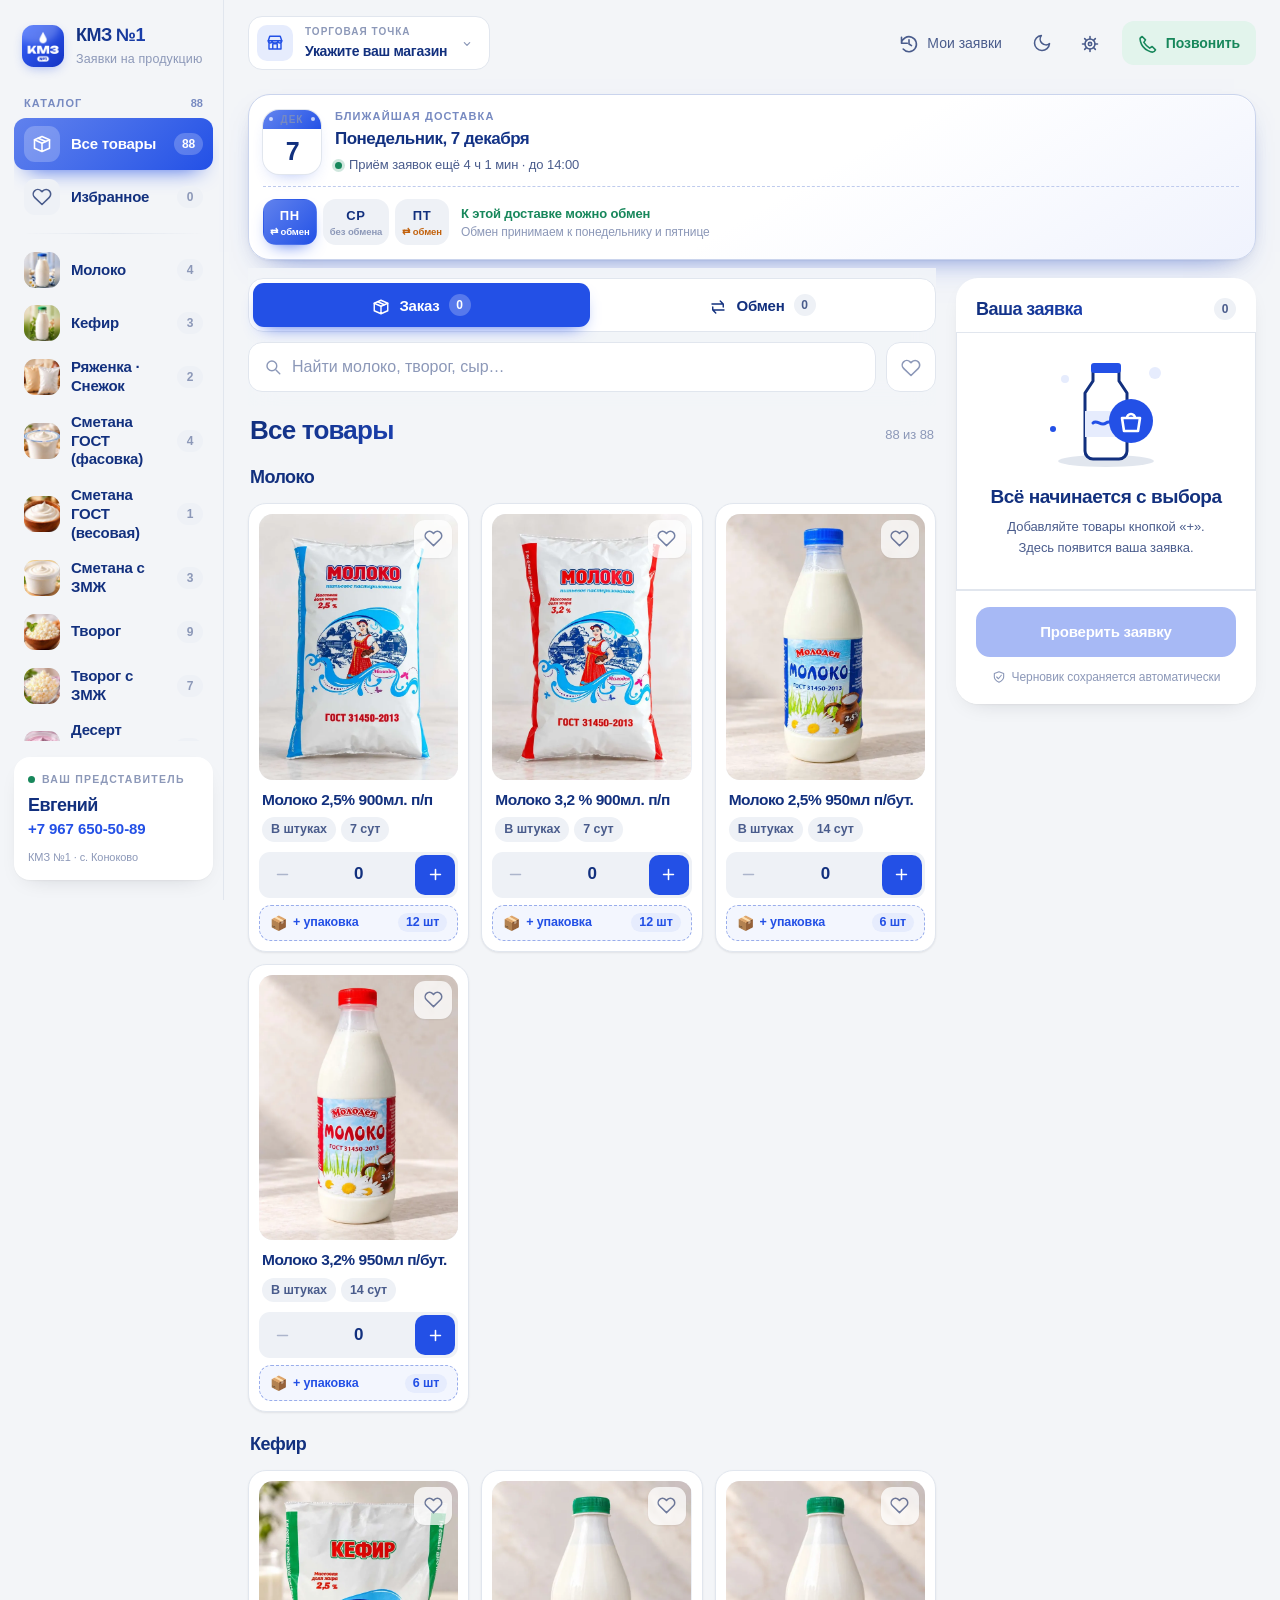
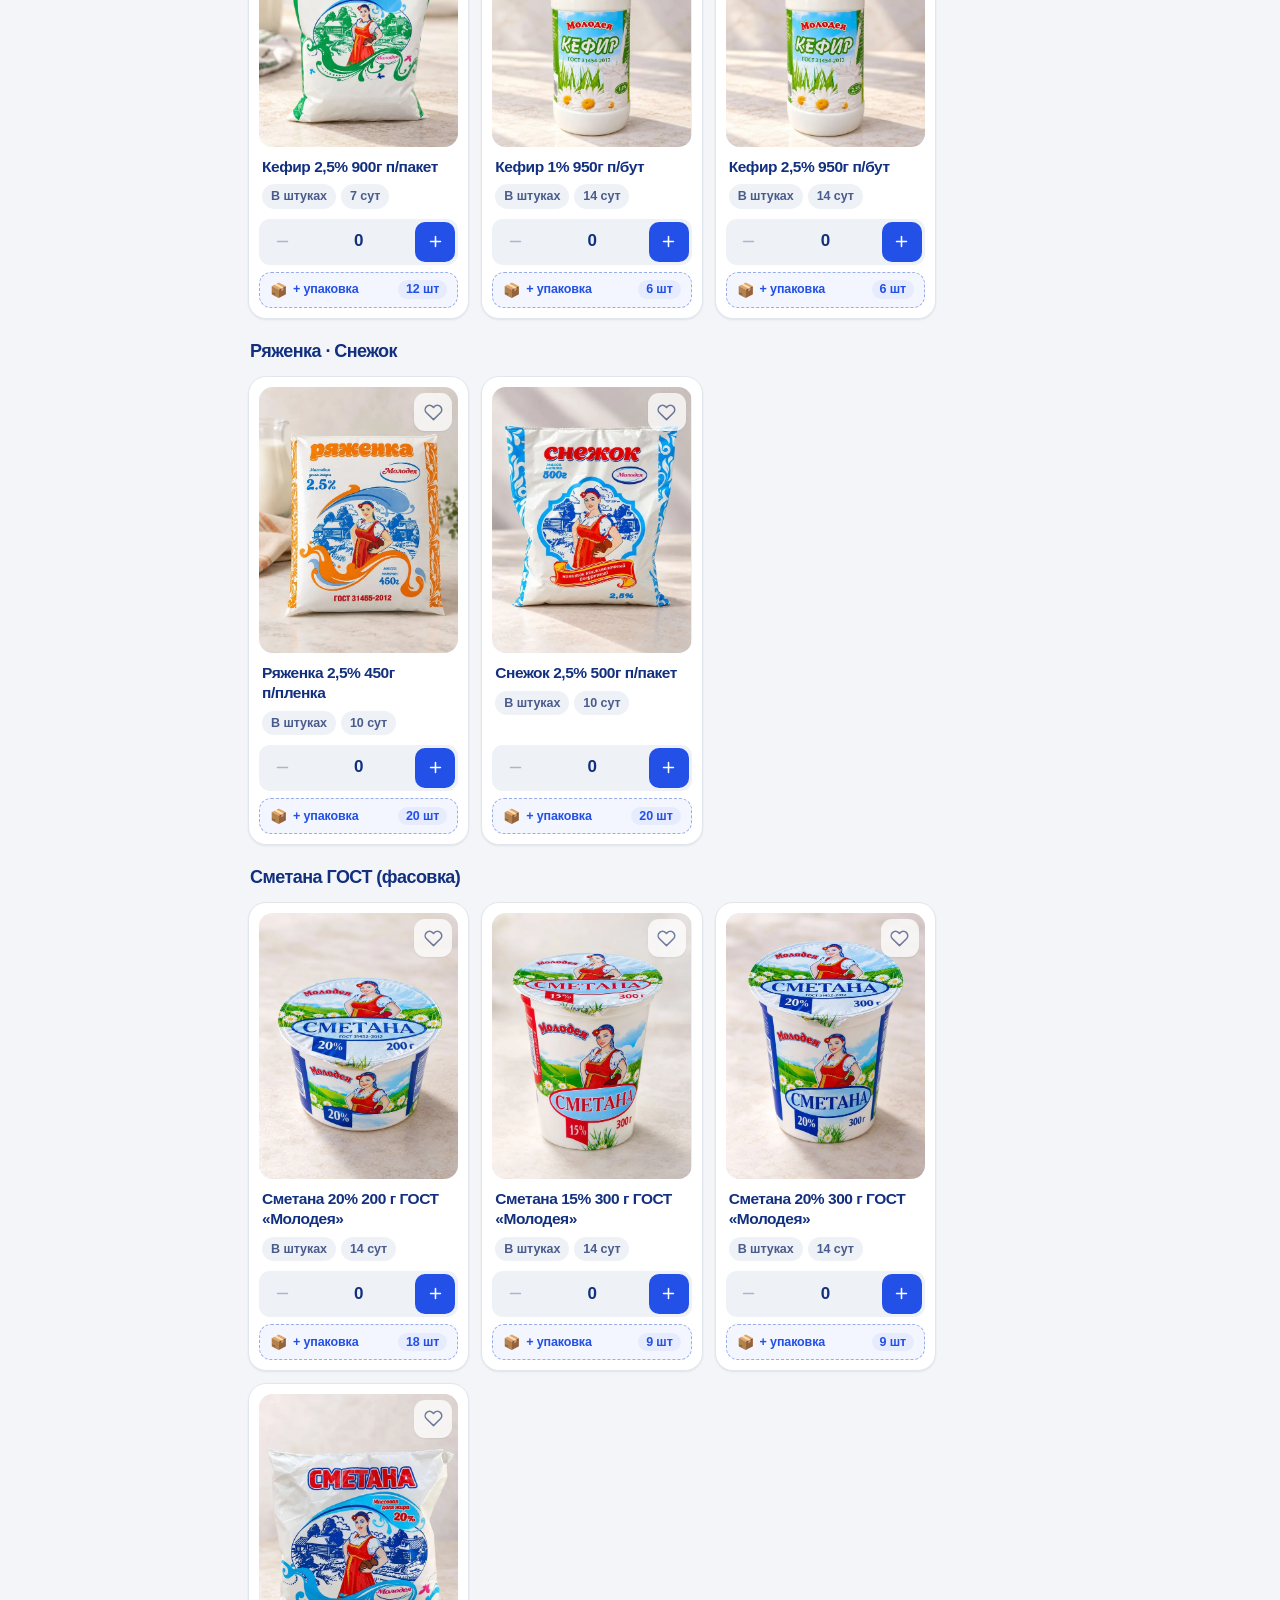
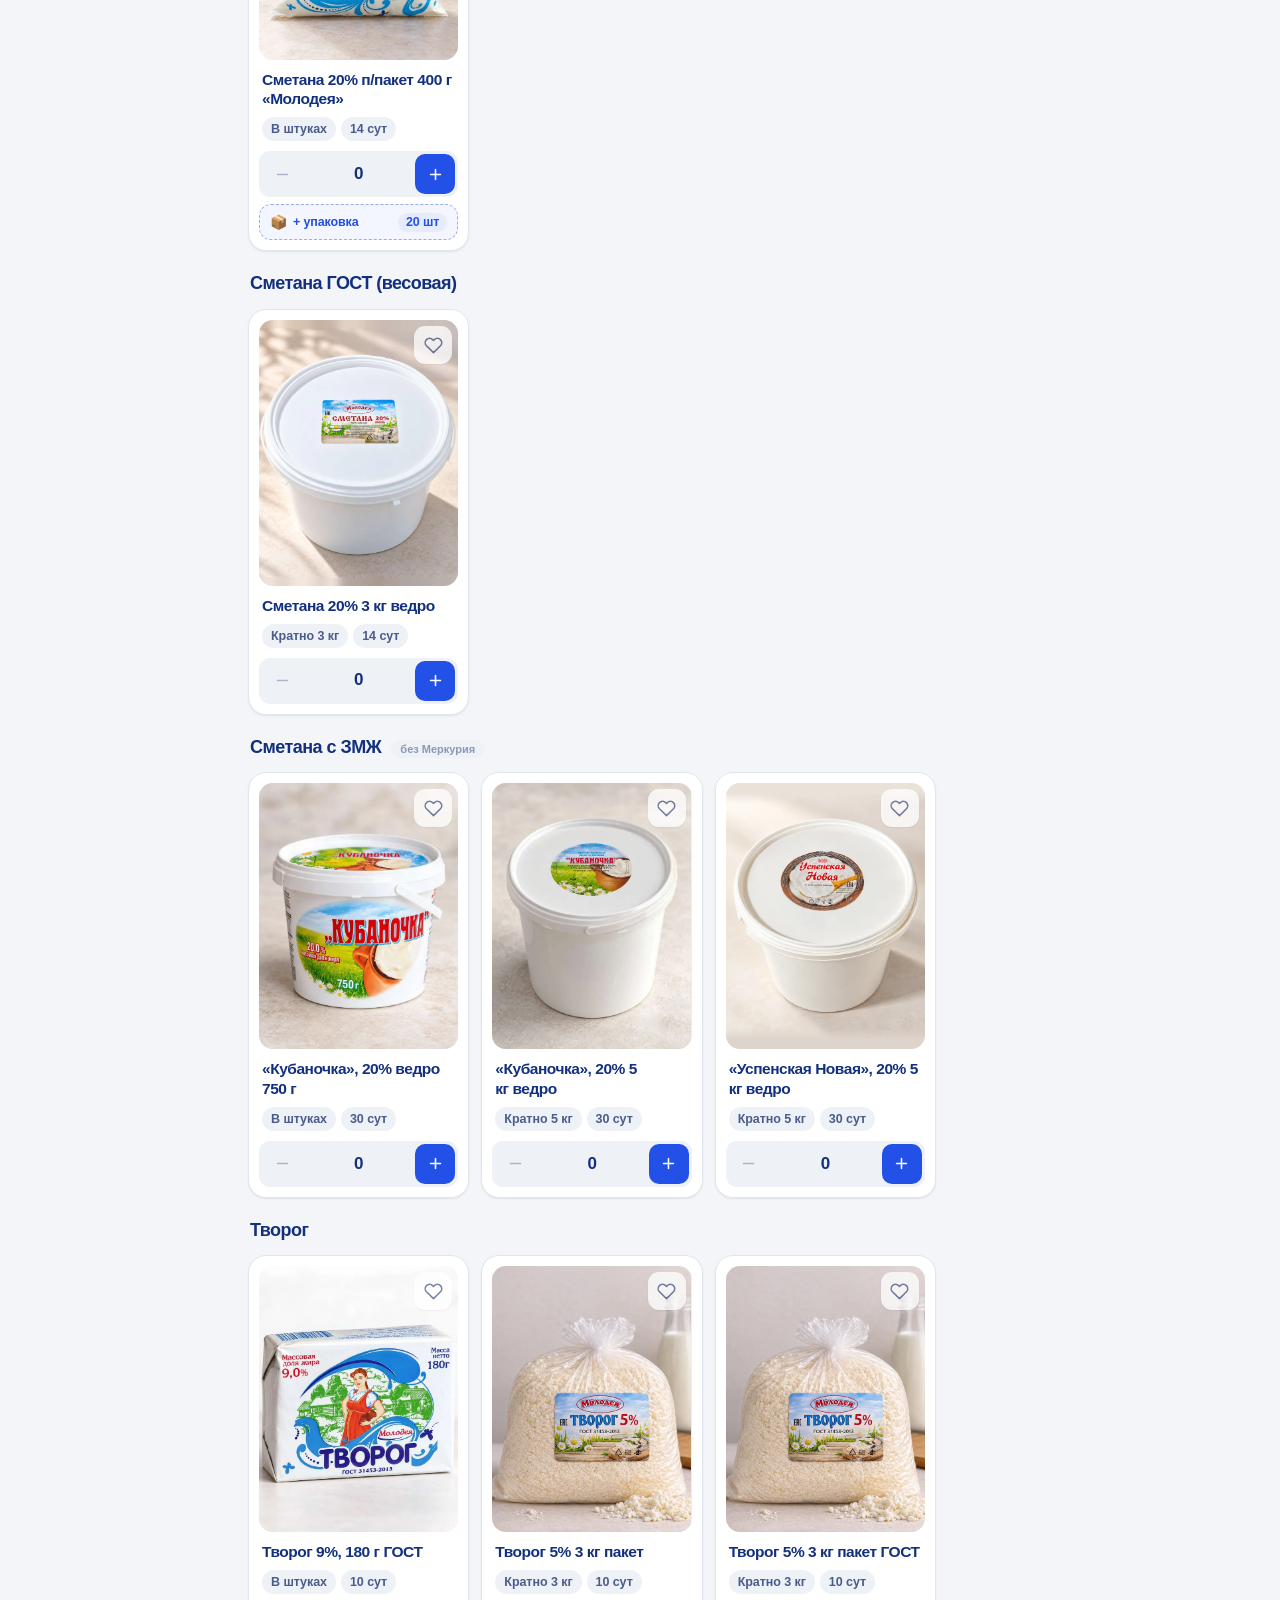
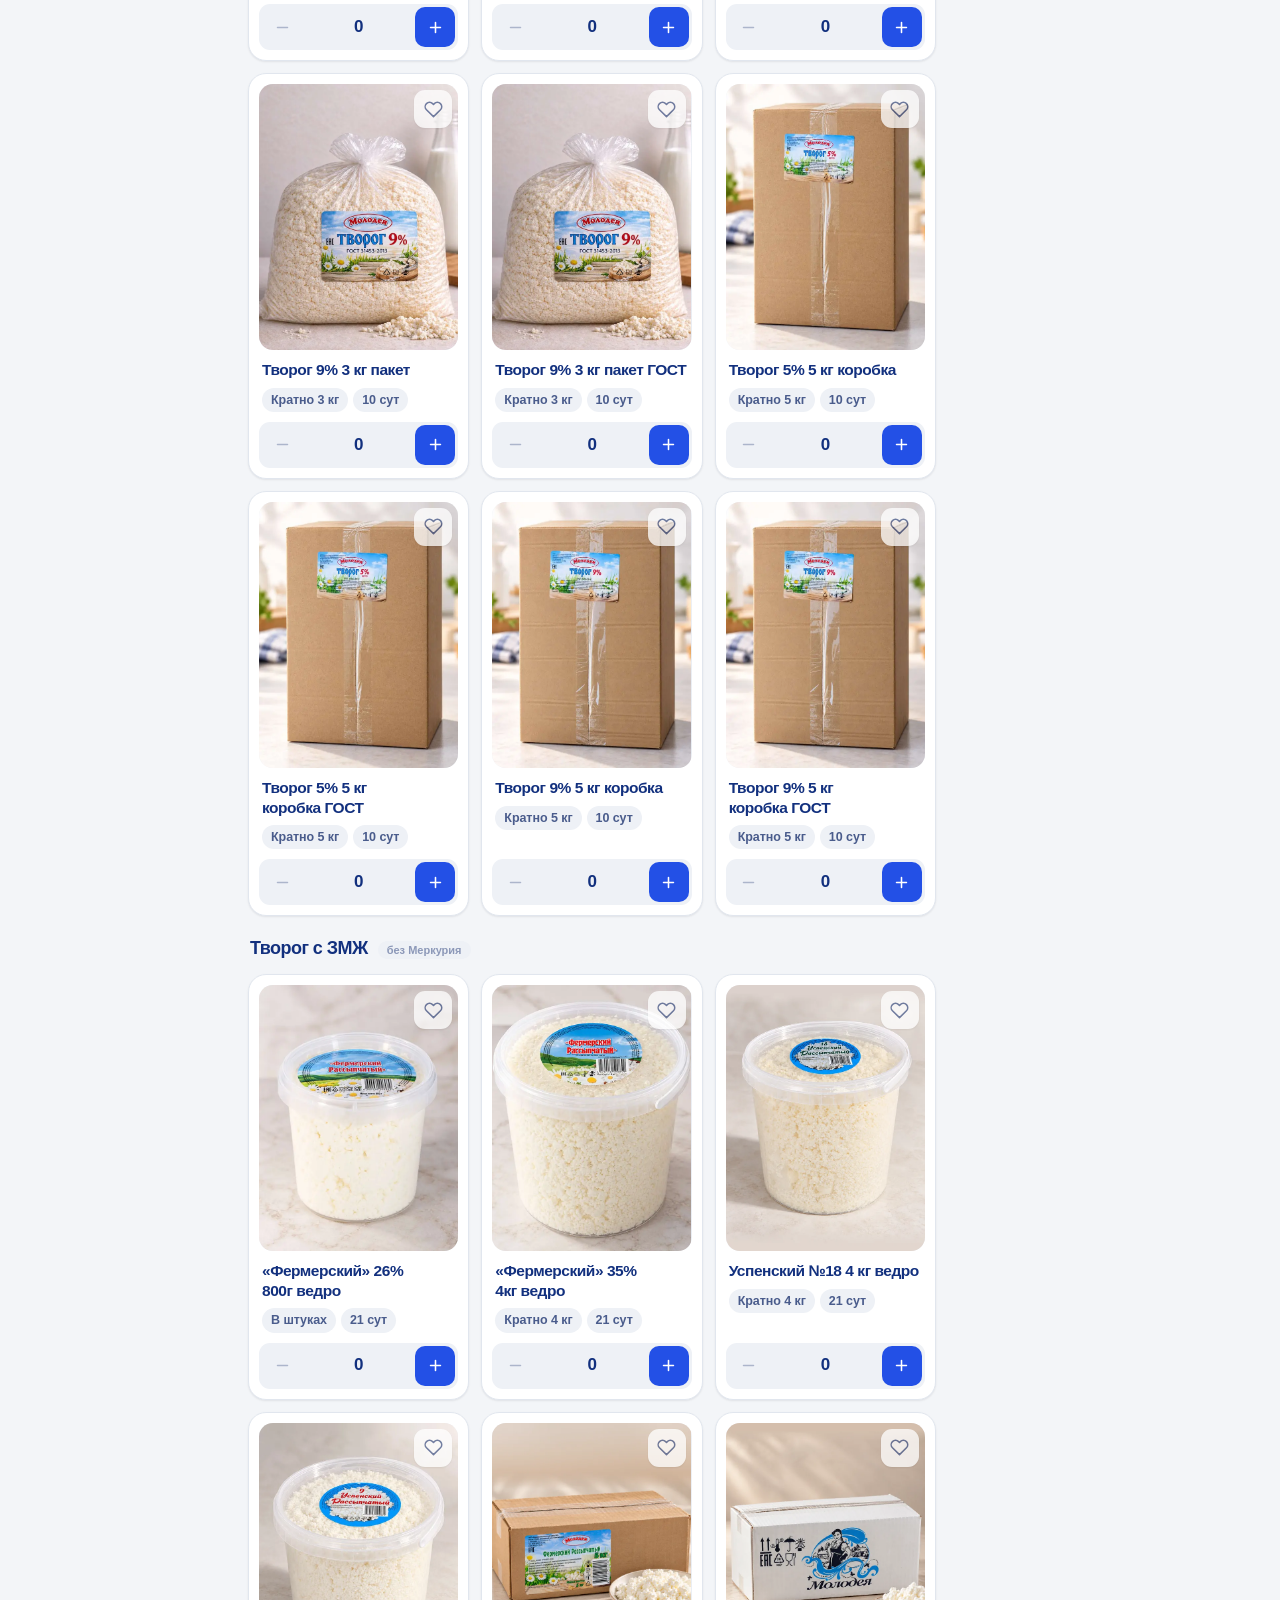
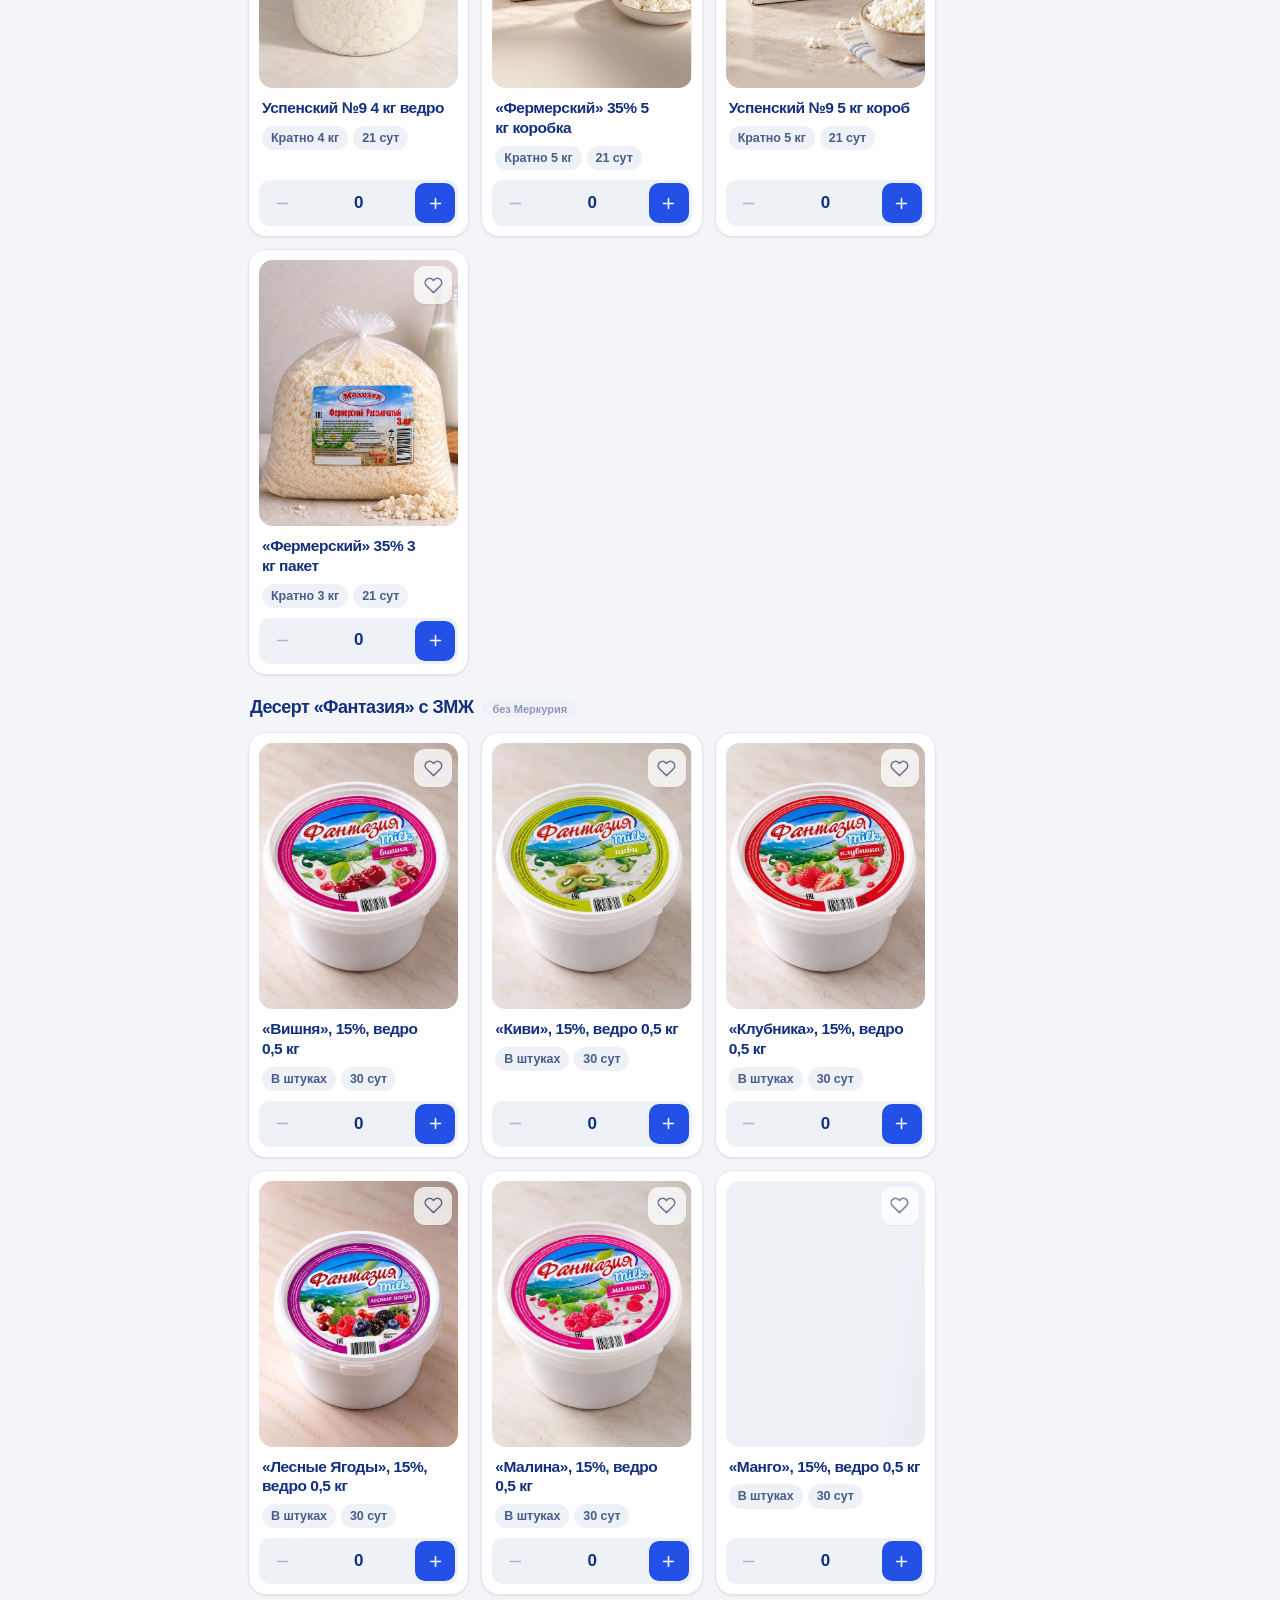
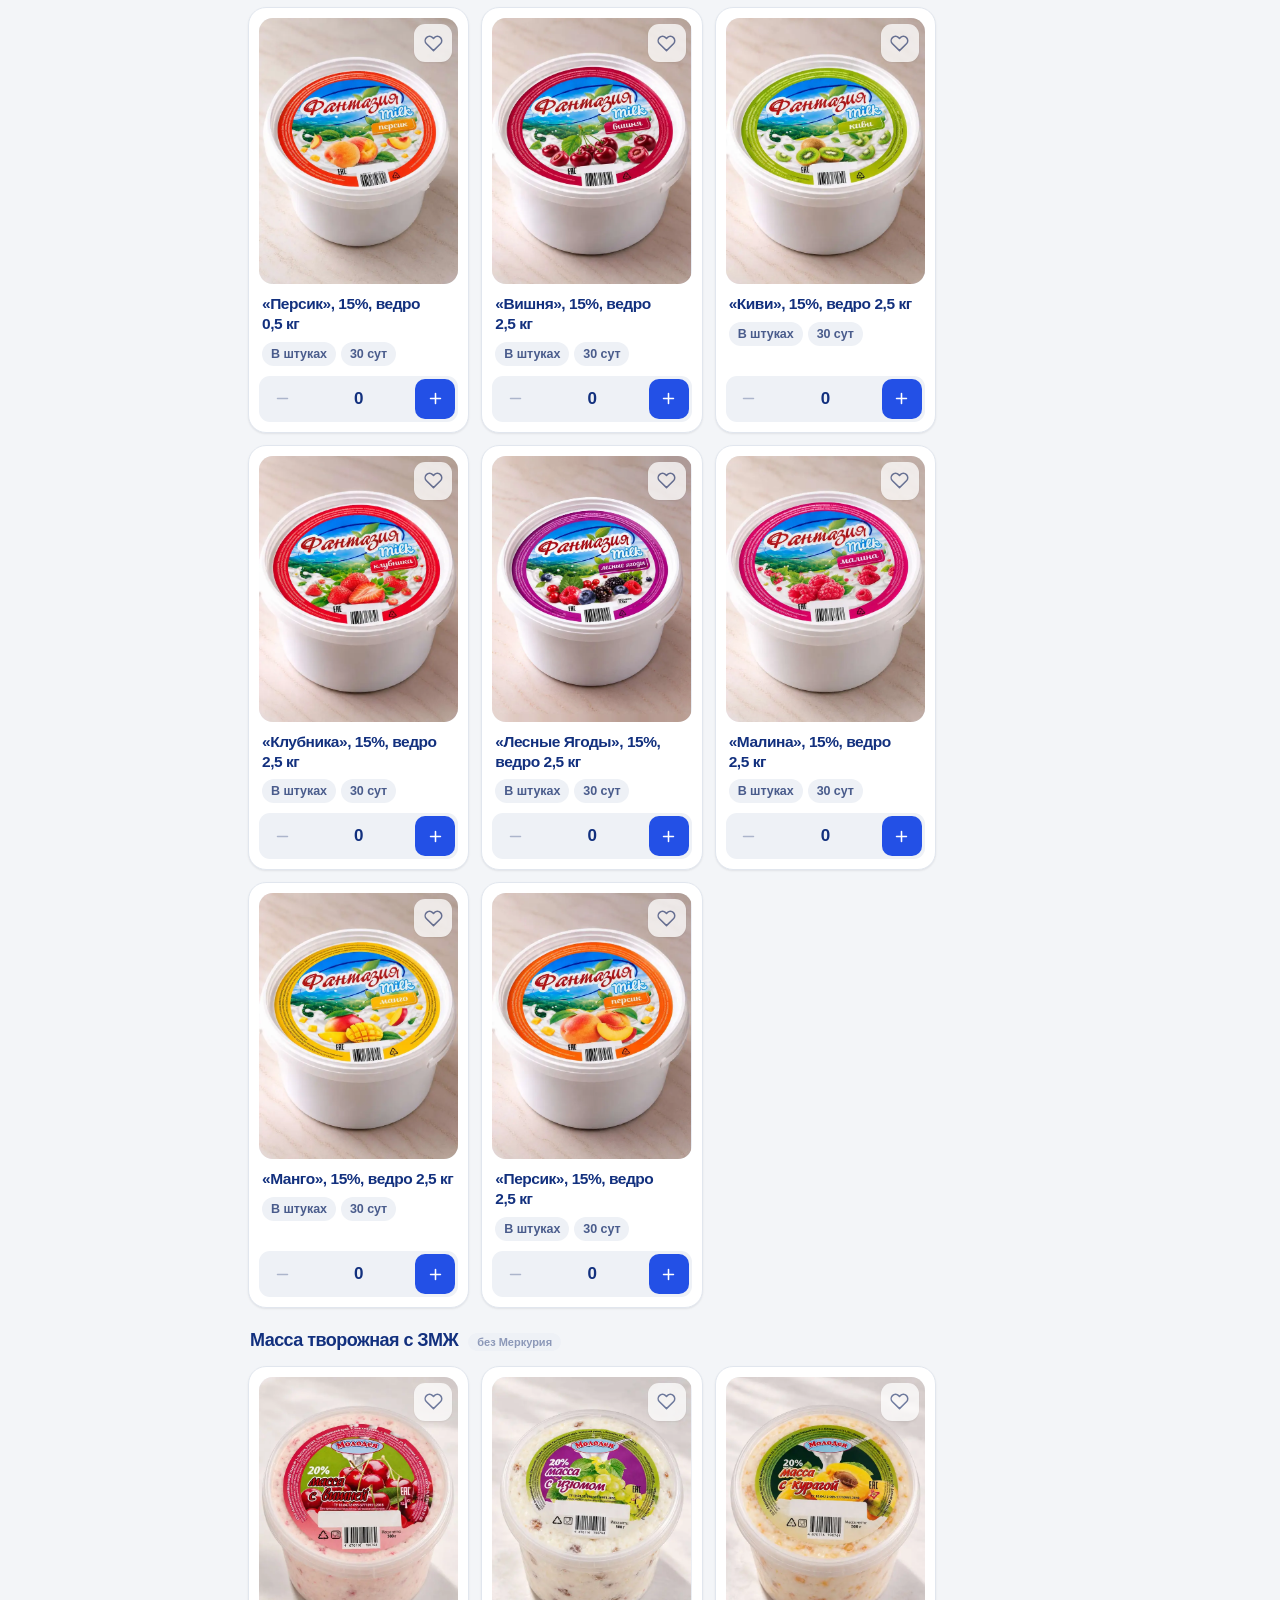
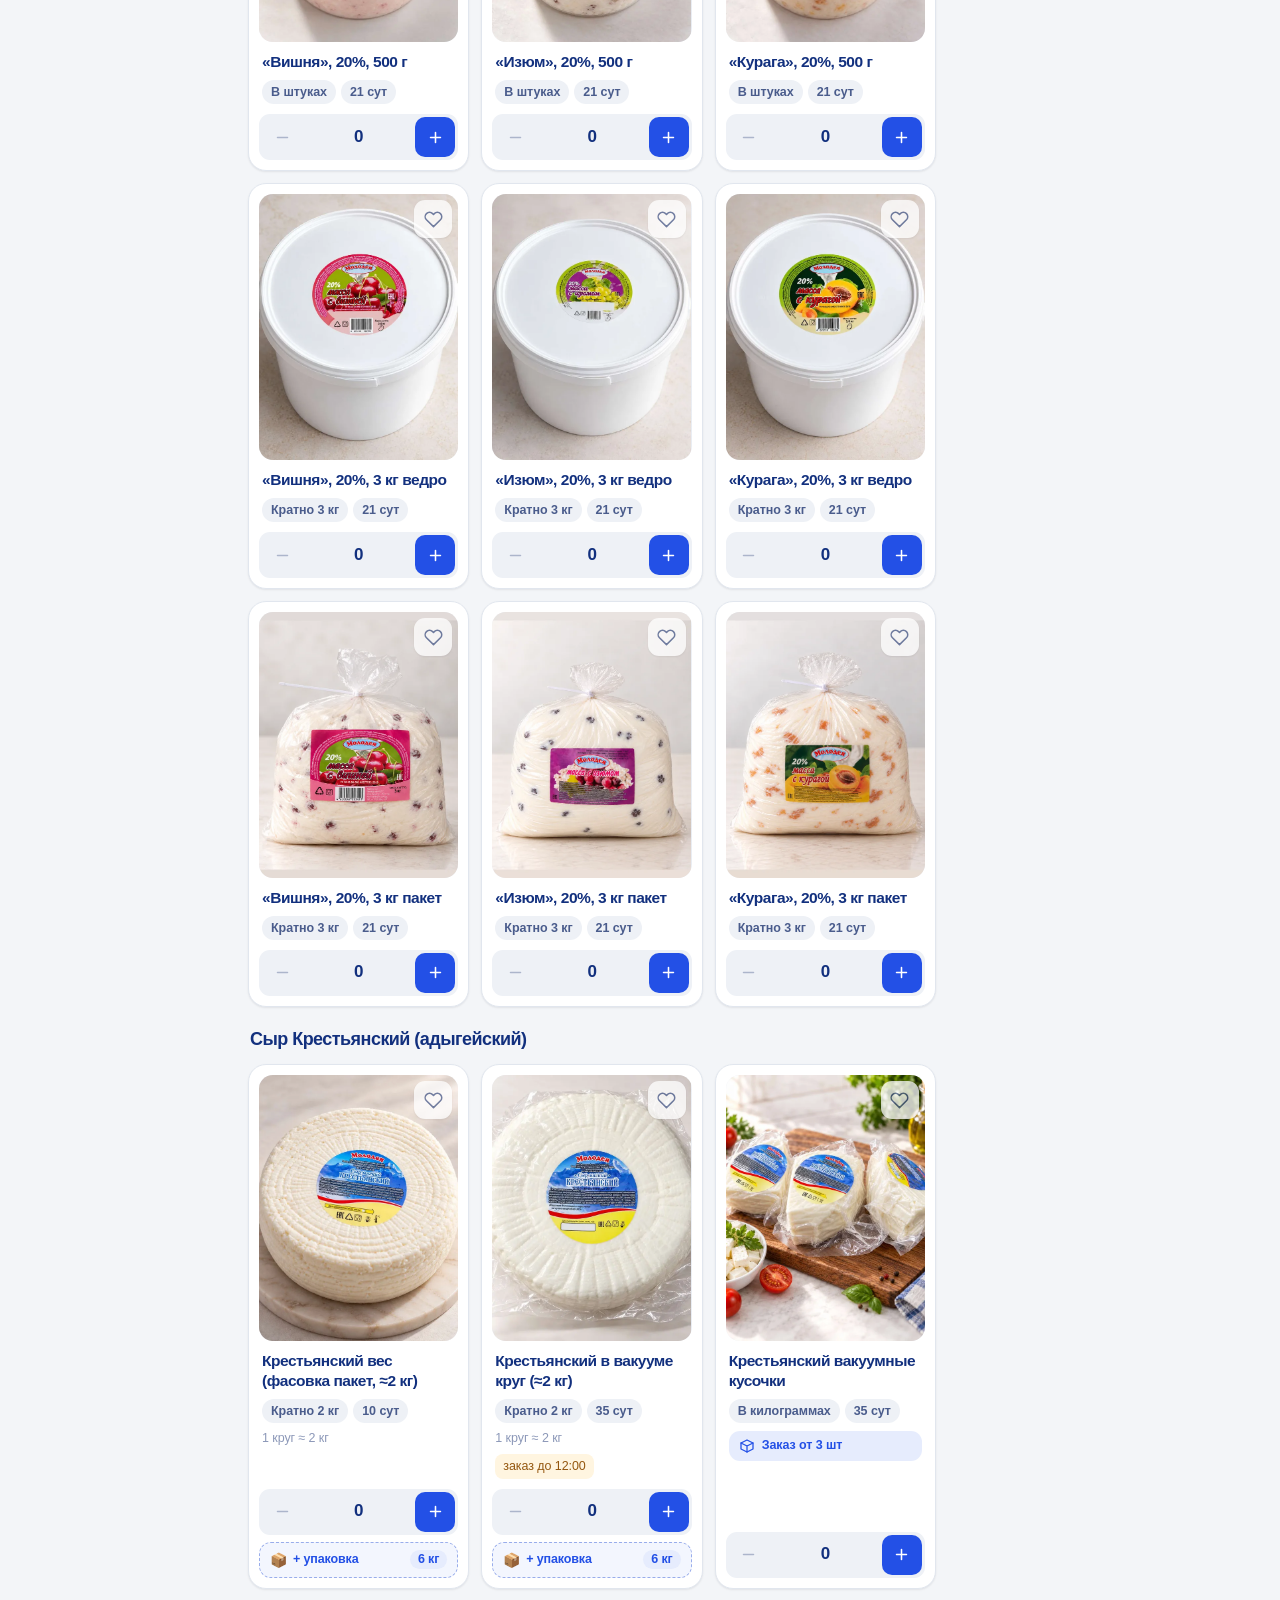
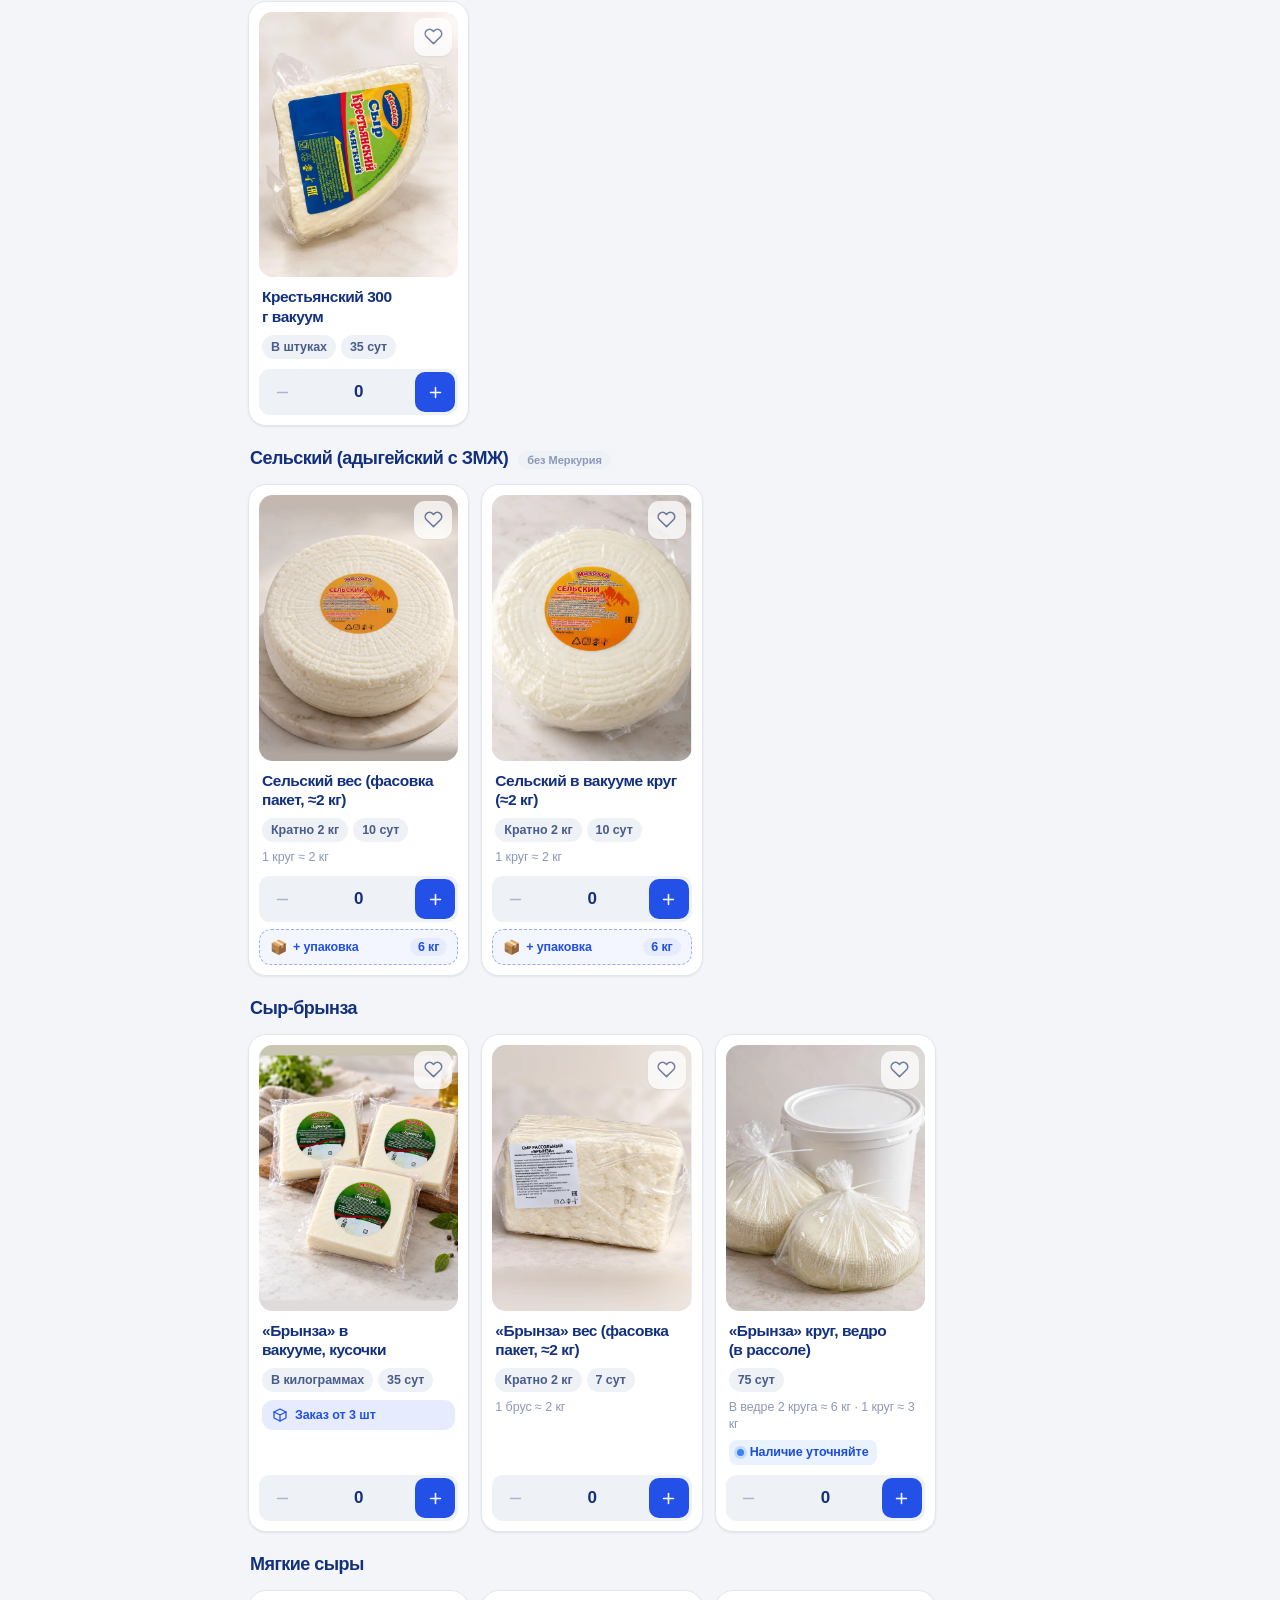
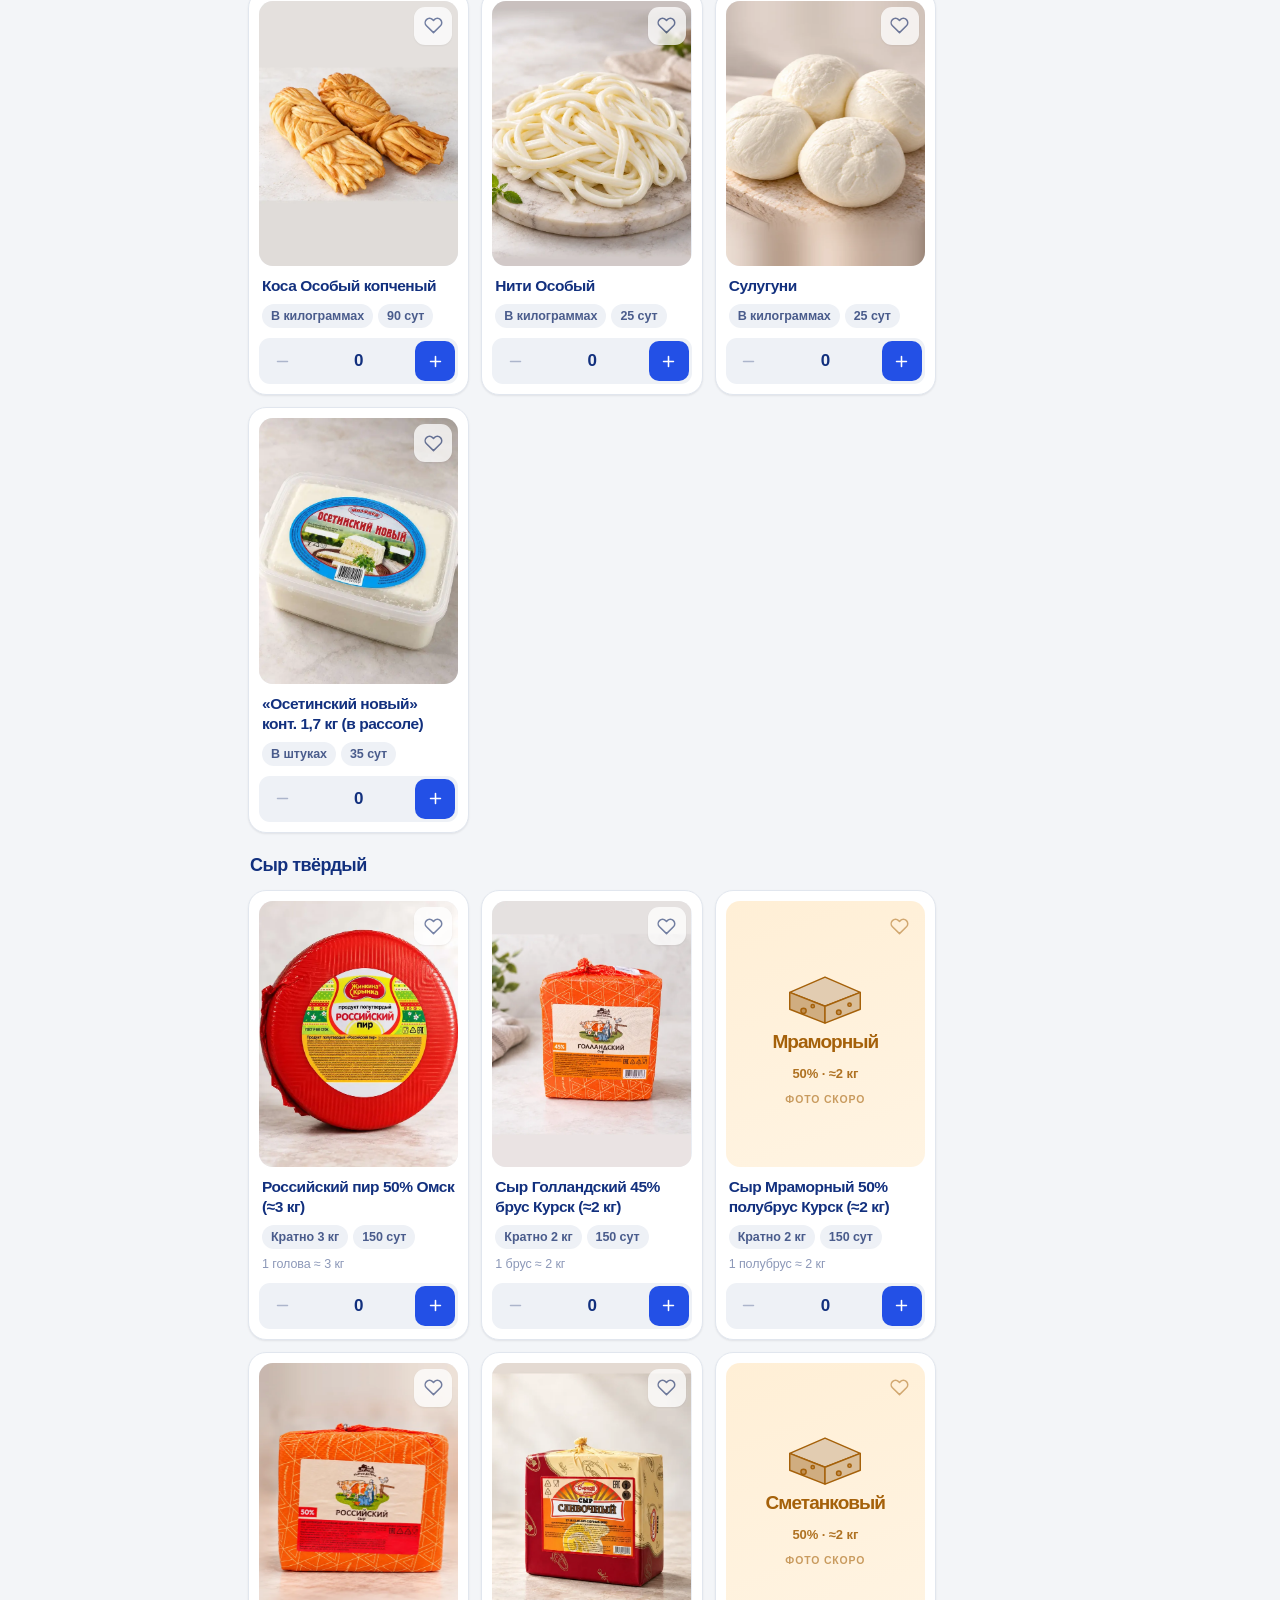
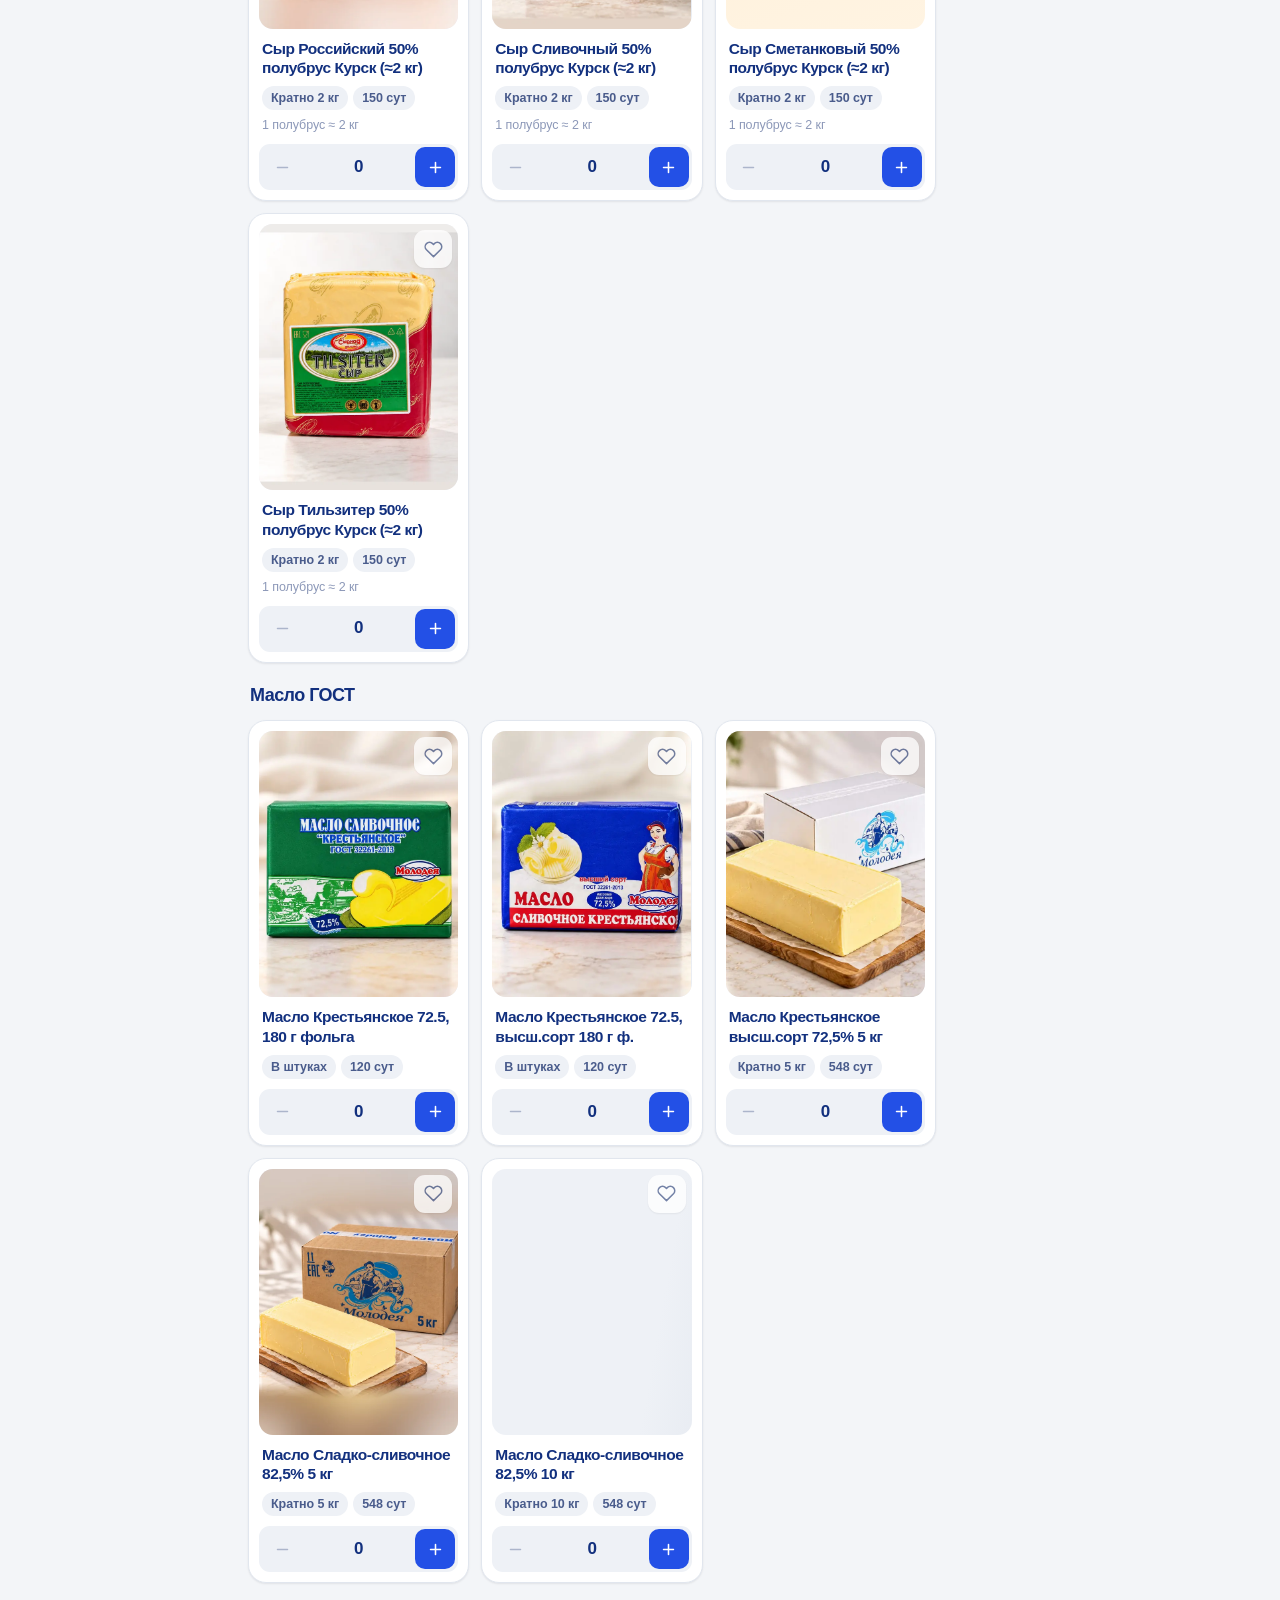
==== commit d16e6c8f: "Уменьшить блоки доставки и прошлой заявки на телефоне" ====
--- a/index.html
+++ b/index.html
@@ -1,1344 +1,1345 @@
-<!doctype html>
-<html lang="ru">
-<head>
-  <meta charset="utf-8">
-  <meta http-equiv="Content-Security-Policy" content="default-src 'self'; script-src 'self' 'unsafe-inline'; style-src 'self' 'unsafe-inline' https://fonts.googleapis.com; font-src 'self' https://fonts.gstatic.com; img-src 'self' data: blob:; connect-src 'self'; object-src 'none'; base-uri 'self'">
-  <meta name="viewport" content="width=device-width,initial-scale=1,viewport-fit=cover">
-  <title>КМЗ №1 — Заявки на продукцию</title>
-  <meta name="description" content="Выберите молочную продукцию КМЗ №1, оформите заказ и обмен и передайте заявку своему представителю.">
-  <meta name="theme-color" content="#F3F5F8" media="(prefers-color-scheme: light)">
-  <meta name="theme-color" content="#0A0F17" media="(prefers-color-scheme: dark)">
-  <link rel="preconnect" href="https://fonts.googleapis.com">
-  <link rel="preconnect" href="https://fonts.gstatic.com" crossorigin>
-  <link rel="stylesheet" href="https://fonts.googleapis.com/css2?family=Onest:wght@400;500;600;700;800&display=swap">
-  <meta name="apple-mobile-web-app-capable" content="yes">
-  <meta name="format-detection" content="telephone=no">
-      <link rel="apple-touch-icon" href="icons/apple-touch-icon.png">
-  <link rel="icon" type="image/png" sizes="64x64" href="[data-uri]">
-<link rel="manifest" href="manifest.json">
-  <script>(function(){try{var t=localStorage.getItem('kmz_theme');if(t==='light'||t==='dark')document.documentElement.setAttribute('data-theme',t);}catch(e){}})();</script>
-  <style>
-:root{
-  color-scheme:light;
-  --bg:#F3F5F8;--card:#FFFFFF;--soft:#EEF1F6;--line:#E1E6EE;--line2:#D3DAE5;
-  --ink:#0C1726;--ink2:#4A5669;--mute:#8993A3;
-  --acc:#2350E6;--acc-h:#1C43C7;--acc-ink:#FFFFFF;--acc-soft:#E6ECFD;
-  --ex:#C2610C;--ex-ink:#FFFFFF;--ex-soft:#FCEEDD;
-  --ok:#17875B;--ok-soft:#E2F4EC;
-  --bad:#C2412B;--bad-soft:#FCE9E4;
-  --wbg:#FFF5E0;--wink:#94570F;--wline:#F1DDB5;
-  --glass:rgba(243,245,248,.86);
-  --shadow:0 1px 2px rgba(12,23,38,.04),0 8px 24px -14px rgba(12,23,38,.22);
-  --shadow-l:0 24px 70px -20px rgba(12,23,38,.45);
-  --t-milk:#E7EEFE;--t-milk-i:#2350E6;
-  --t-kef:#E3F4EC;--t-kef-i:#17875B;
-  --t-ryaz:#FBEADB;--t-ryaz-i:#B5581A;
-  --t-smet:#FFF4D1;--t-smet-i:#946600;
-  --t-tvor:#F1ECFA;--t-tvor-i:#6F45B8;
-  --t-yog:#FCE7EE;--t-yog-i:#C0336A;
-  --t-fant:#F7E6F4;--t-fant-i:#A0307E;
-  --t-cheese:#FFEFD6;--t-cheese-i:#A5610A;
-  --t-butter:#FFF7C9;--t-butter-i:#846D00;
-  --t-um:#F4EDDD;--t-um-i:#8E6B22;
-  --f:"Onest",-apple-system,BlinkMacSystemFont,"Segoe UI",Roboto,Arial,sans-serif;
-  --d:"Unbounded","Onest",-apple-system,"Segoe UI",Arial,sans-serif;
-  --safe:env(safe-area-inset-bottom,0px);
-  --photo-bg:radial-gradient(120% 90% at 50% 38%,#FFFFFF 0%,#F1F4F8 62%,#E7ECF2 100%);
-  /* старые имена — на случай, если где-то используются */
-  --blue:var(--acc);--navy:var(--ink);--muted:var(--mute);--green:var(--ok);--orange:var(--ex);
-}
-@media (prefers-color-scheme:dark){:root:not([data-theme=light]){
-  color-scheme:dark;
-  --bg:#0A0F17;--card:#111823;--soft:#18212E;--line:#222D3C;--line2:#2C3949;
-  --ink:#E9EEF6;--ink2:#A5B0C2;--mute:#6D788A;
-  --acc:#6E8DFF;--acc-h:#8AA3FF;--acc-ink:#0A0F17;--acc-soft:#1A2547;
-  --ex:#F0A15A;--ex-ink:#1A1004;--ex-soft:#34240F;
-  --ok:#4CC794;--ok-soft:#10301F;
-  --bad:#F0766B;--bad-soft:#3A1D1A;
-  --wbg:#2E2210;--wink:#F0C27A;--wline:#4A3718;
-  --glass:rgba(10,15,23,.86);
-  --shadow:0 1px 0 rgba(255,255,255,.03),0 12px 30px -14px rgba(0,0,0,.7);
-  --shadow-l:0 24px 70px -20px rgba(0,0,0,.8);
-  --t-milk:#18223C;--t-milk-i:#9DB3FF;
-  --t-kef:#14271F;--t-kef-i:#6FD8AB;
-  --t-ryaz:#2A1F19;--t-ryaz-i:#F2AE7C;
-  --t-smet:#27241C;--t-smet-i:#EBCB78;
-  --t-tvor:#211C30;--t-tvor-i:#C7A8F2;
-  --t-yog:#2B1A23;--t-yog-i:#F29BBE;
-  --t-fant:#2A1A2B;--t-fant-i:#EC9AD6;
-  --t-cheese:#2A2219;--t-cheese-i:#F2BD72;
-  --t-butter:#26241A;--t-butter-i:#E8D774;
-  --t-um:#26221B;--t-um-i:#E0C284;--photo-bg:radial-gradient(120% 90% at 50% 38%,#243042 0%,#18212E 60%,#121A25 100%);
-}}
-:root[data-theme=dark]{
-  color-scheme:dark;
-  --bg:#0A0F17;--card:#111823;--soft:#18212E;--line:#222D3C;--line2:#2C3949;
-  --ink:#E9EEF6;--ink2:#A5B0C2;--mute:#6D788A;
-  --acc:#6E8DFF;--acc-h:#8AA3FF;--acc-ink:#0A0F17;--acc-soft:#1A2547;
-  --ex:#F0A15A;--ex-ink:#1A1004;--ex-soft:#34240F;
-  --ok:#4CC794;--ok-soft:#10301F;
-  --bad:#F0766B;--bad-soft:#3A1D1A;
-  --wbg:#2E2210;--wink:#F0C27A;--wline:#4A3718;
-  --glass:rgba(10,15,23,.86);
-  --shadow:0 1px 0 rgba(255,255,255,.03),0 12px 30px -14px rgba(0,0,0,.7);
-  --shadow-l:0 24px 70px -20px rgba(0,0,0,.8);
-  --t-milk:#18223C;--t-milk-i:#9DB3FF;
-  --t-kef:#14271F;--t-kef-i:#6FD8AB;
-  --t-ryaz:#2A1F19;--t-ryaz-i:#F2AE7C;
-  --t-smet:#27241C;--t-smet-i:#EBCB78;
-  --t-tvor:#211C30;--t-tvor-i:#C7A8F2;
-  --t-yog:#2B1A23;--t-yog-i:#F29BBE;
-  --t-fant:#2A1A2B;--t-fant-i:#EC9AD6;
-  --t-cheese:#2A2219;--t-cheese-i:#F2BD72;
-  --t-butter:#26241A;--t-butter-i:#E8D774;
-  --t-um:#26221B;--t-um-i:#E0C284;--photo-bg:radial-gradient(120% 90% at 50% 38%,#243042 0%,#18212E 60%,#121A25 100%);
-}
-
-*{box-sizing:border-box}
-html{-webkit-text-size-adjust:100%}
-body{margin:0;background:var(--bg);color:var(--ink);font:16px/1.45 var(--f);-webkit-font-smoothing:antialiased;font-variant-numeric:tabular-nums}
-button,input,textarea{font:inherit;color:inherit}
-button{border:0;background:none;cursor:pointer;touch-action:manipulation}
-button:disabled{cursor:default;opacity:.4}
-a{color:var(--acc);text-decoration:none}
-h1,h2,h3,p{margin:0}
-button,a,input,textarea{-webkit-tap-highlight-color:transparent}
-button:focus-visible,a:focus-visible,input:focus-visible,textarea:focus-visible,[tabindex]:focus-visible{outline:2px solid var(--acc);outline-offset:2px}
-[hidden]{display:none!important}
-svg{width:20px;height:20px;fill:none;stroke:currentColor;stroke-width:1.9;stroke-linecap:round;stroke-linejoin:round;vertical-align:middle}
-img{display:block;max-width:100%}
-.skip{position:fixed;top:-90px;left:20px;background:var(--card);padding:12px;z-index:100;border-radius:10px}
-.skip:focus{top:10px}
-
-/* ---------- каркас ---------- */
-.app-shell{display:grid;grid-template-columns:252px minmax(0,1fr);min-height:100vh;max-width:1520px;margin:0 auto}
-.rail{position:sticky;top:0;height:100vh;display:flex;flex-direction:column;background:transparent;color:var(--ink2);padding:24px 14px 20px 20px;border-right:1px solid var(--line)}
-.brand{display:flex;align-items:center;gap:12px;color:var(--ink);padding:0 8px 24px}
-.brand img{border-radius:13px;background:#fff;flex-shrink:0;width:42px;height:42px;box-shadow:var(--shadow)}
-.brand strong{font:700 17px/1.15 var(--d);letter-spacing:-.02em}
-.brand small{display:block;font-size:12px;margin-top:3px;color:var(--mute)}
-.rail-heading{padding:0 10px 8px;display:flex;justify-content:space-between;font-size:11px;letter-spacing:.1em;font-weight:600;color:var(--mute)}
-.rail-heading span{letter-spacing:0}
-#categories{overflow:auto;scrollbar-width:thin;scrollbar-color:var(--line2) transparent;flex:1;min-height:100px;margin-right:-6px;padding-right:6px}
-.category{display:flex;align-items:center;gap:11px;min-height:42px;width:100%;padding:8px 10px;border-radius:12px;text-align:left;color:var(--ink2);line-height:1.25;font-size:14px;margin:1px 0;transition:background .15s,color .15s}
-.category svg{width:18px;height:18px;flex-shrink:0}
-.category>span:nth-child(2){flex:1}
-.category .cat-count{font-size:12px;color:var(--mute);font-weight:500}
-.category:hover{background:var(--card);color:var(--ink)}
-.category.active{background:var(--card);color:var(--ink);font-weight:600;box-shadow:var(--shadow)}
-.category>svg{width:26px;height:26px;padding:4px;border-radius:8px;background:var(--soft);color:var(--ink2)}
-.rail-divider{height:1px;background:var(--line);margin:10px 10px}
-.sw{display:inline-block;flex:none;width:26px;height:26px;border-radius:8px;background:var(--t-milk);position:relative}
-.sw::after{content:"";position:absolute;inset:8px;border-radius:50%;background:var(--t-milk-i);opacity:.9}
-.rail-contact{margin-top:16px;padding:14px;border-radius:16px;background:var(--card);box-shadow:var(--shadow);font-size:12px}
-.rail-contact strong{color:var(--mute);font-size:11px;font-weight:500;letter-spacing:.06em;text-transform:uppercase}
-.contact-dot{display:inline-block;width:7px;height:7px;border-radius:50%;background:var(--ok);margin-right:7px}
-.rail-contact p{font-size:16px;font-weight:600;color:var(--ink);margin:6px 0 2px}
-.rail-contact a{color:var(--ink2);font-size:14px;display:block}
-.rail-contact small{display:block;color:var(--mute);font-size:11px;margin-top:10px}
-.app-content{min-width:0}
-
-/* ---------- верхняя панель ---------- */
-.topbar{display:flex;align-items:center;justify-content:space-between;gap:16px;background:transparent;padding:18px 32px 0;min-height:0}
-.point-switch{display:flex;align-items:center;gap:12px;padding:8px 14px 8px 8px;min-width:0;max-width:460px;text-align:left;background:var(--card);border:1px solid var(--line);border-radius:14px}
-.point-switch:hover{border-color:var(--line2)}
-.point-switch>span:first-child{display:grid;place-items:center;width:36px;height:36px;border-radius:10px;background:var(--acc-soft);color:var(--acc);flex-shrink:0}
-.point-switch>span:first-child svg{width:18px;height:18px}
-.point-switch>span:nth-child(2){min-width:0}
-.point-switch small{display:block;font-size:10px;letter-spacing:.1em;color:var(--mute);margin-bottom:1px}
-.point-switch strong{display:block;font-size:14px;font-weight:600;overflow:hidden;text-overflow:ellipsis;white-space:nowrap}
-.point-switch>span:last-child{color:var(--mute);flex-shrink:0}
-.point-switch>span:last-child svg{width:16px;height:16px}
-.top-actions{display:flex;align-items:center;gap:4px;flex-shrink:0}
-.nav-button,.icon-button{display:inline-flex;align-items:center;justify-content:center;gap:8px;min-width:44px;min-height:44px;border-radius:12px;color:var(--ink2);font-size:14px;font-weight:500}
-.nav-button{padding:0 14px}
-.nav-button:hover,.icon-button:hover{background:var(--card);color:var(--ink)}
-.call-button{display:flex;align-items:center;gap:8px;padding:0 16px;min-height:44px;background:var(--ok-soft);border-radius:12px;color:var(--ok);font-size:14px;font-weight:600;margin-left:6px}
-.mobile-brand{display:none}
-
-.content-wrap{max-width:1470px;margin:auto;padding:26px 32px 40px}
-.page-intro{display:flex;align-items:flex-end;justify-content:space-between;gap:24px;margin-bottom:26px}
-.eyebrow{font-size:11px;letter-spacing:.12em;font-weight:600;color:var(--mute);margin-bottom:8px}
-h1{font:700 40px/1.05 var(--d);letter-spacing:-.035em}
-h1>span{color:var(--acc)}
-.page-intro p{font-size:14px;color:var(--mute);margin-top:10px}
-.delivery{display:flex;align-items:center;gap:14px;background:var(--card);padding:12px 18px 12px 12px;border-radius:18px;box-shadow:var(--shadow);min-width:0;border:0}
-.dday{flex:none;width:52px;height:56px;border-radius:13px;background:var(--ink);color:var(--bg);display:flex;flex-direction:column;align-items:center;justify-content:center;line-height:1}
-.dday b{font:700 21px var(--d);letter-spacing:-.03em}
-.dday small{font-size:10px!important;text-transform:uppercase;letter-spacing:.08em;margin-top:5px;opacity:.7;color:inherit!important}
-.dday svg{width:24px;height:24px}
-.delivery small{display:block;font-size:11px;letter-spacing:.08em;text-transform:uppercase;color:var(--mute)}
-.delivery strong{display:block;font-size:15px;font-weight:600;color:var(--ink);margin:2px 0}
-.delivery strong::first-letter{text-transform:uppercase}
-.delivery #delivery-deadline{display:block;font-size:13px;color:var(--ok);font-weight:500}
-
-.workspace{display:grid;grid-template-columns:minmax(0,1fr) 340px;gap:28px;align-items:start}
-.catalog{min-width:0}
-.catalog-tools{position:sticky;top:0;background:var(--glass);-webkit-backdrop-filter:saturate(1.4) blur(14px);backdrop-filter:saturate(1.4) blur(14px);padding:10px 0 14px;margin-top:-10px;z-index:10}
-.mode-tabs{display:flex;gap:4px;padding:4px;background:var(--card);border:1px solid var(--line);border-radius:15px;margin-bottom:10px}
-.mode-tabs>button{flex:1;display:flex;align-items:center;justify-content:center;gap:9px;min-height:44px;border-radius:11px;font-size:15px;font-weight:600;color:var(--ink2);transition:background .15s,color .15s}
-.mode-tabs>button svg{width:18px;height:18px}
-.mode-tabs>button.active{background:var(--acc);color:var(--acc-ink);box-shadow:0 8px 18px -10px var(--acc)}
-.mode-tabs>.return-tab.active{background:var(--ex);color:var(--ex-ink);box-shadow:0 8px 18px -10px var(--ex)}
-.counter{display:inline-flex;align-items:center;justify-content:center;min-width:22px;height:22px;padding:0 7px;border-radius:99px;background:var(--soft);color:var(--ink2);font-size:12px;font-weight:600}
-.mode-tabs>.active .counter,.mode-tabs>.return-tab.active .counter{background:rgba(255,255,255,.24);color:inherit}
-.search-row{display:flex;gap:10px}
-.search{display:flex;align-items:center;gap:10px;flex:1;min-width:0;background:var(--card);border:1px solid var(--line);height:50px;border-radius:14px;padding-left:15px}
-.search>span{color:var(--mute);display:flex}
-.search>span svg{width:18px;height:18px}
-.search input{height:100%;width:100%;min-width:0;border:0;outline:0;background:transparent;font-size:16px;padding:0 6px 0 0;color:var(--ink)}
-.search input::placeholder{color:var(--mute)}
-.search input::-webkit-search-cancel-button{-webkit-appearance:none}
-.search:focus-within{border-color:var(--acc);box-shadow:0 0 0 3px var(--acc-soft)}
-.search input:focus-visible{outline:none}
-.search button{min-width:44px;height:44px;color:var(--mute);display:grid;place-items:center}
-.favorite-filter{width:50px;height:50px;flex-shrink:0;border:1px solid var(--line);background:var(--card);color:var(--mute);border-radius:14px}
-.favorite-filter.active{border-color:#E0445B;color:#E0445B}
-.favorite-filter.active svg{fill:currentColor}
-.mobile-categories{display:none}
-
-.list-heading{display:flex;align-items:baseline;justify-content:space-between;gap:12px;margin:10px 2px 6px}
-.list-heading h2{font:700 22px var(--d);letter-spacing:-.03em}
-.list-heading>span{font-size:13px;color:var(--mute);white-space:nowrap}
-.product-group{margin-bottom:10px}
-.group-label{display:flex;align-items:baseline;gap:10px;font:700 17px var(--d);letter-spacing:-.02em;color:var(--ink);margin:22px 2px 12px;flex-wrap:wrap}
-.group-label small{font:500 12px var(--f);letter-spacing:0;color:var(--mute);background:var(--soft);padding:3px 9px;border-radius:99px}
-
-/* ---------- карточка товара ---------- */
-.product-list{display:grid;grid-template-columns:repeat(auto-fill,minmax(208px,1fr));gap:12px}
-.product{position:relative;display:flex;flex-direction:column;gap:10px;padding:10px;background:var(--card);border:1.5px solid transparent;border-radius:20px;box-shadow:var(--shadow);transition:border-color .15s}
-.product.selected{border-color:var(--acc)}
-.exchange-mode .product.selected{border-color:var(--ex)}
-.product-symbol{position:relative;display:flex;flex-direction:column;justify-content:space-between;min-height:100px;padding:13px 14px 12px;border-radius:14px;background:var(--t-milk);color:var(--t-milk-i)}
-.ps-big{font:700 30px/1 var(--d);letter-spacing:-.045em;padding-right:34px}
-.ps-big sup{font-size:.5em;vertical-align:top;position:relative;top:.1em;margin-left:1px;letter-spacing:0}
-.ps-big.w{font-size:19px;letter-spacing:-.02em;line-height:1.12;overflow-wrap:anywhere}
-.ps-sub{display:flex;gap:6px;align-items:center;font-size:13px;font-weight:600;opacity:.88;margin-top:10px}
-.ps-sub i{font-style:normal;font-weight:500;opacity:.8}
-.favorite{position:absolute;top:6px;right:6px;display:grid;place-items:center;width:38px;height:38px;border-radius:11px;color:currentColor;opacity:.5}
-.favorite:hover{opacity:1}
-.favorite svg{width:19px;height:19px}
-.favorite.active{opacity:1;color:#E0445B}
-.favorite.active svg{fill:currentColor}
-.product-info{flex:1;padding:0 3px;min-width:0}
-.product-name{font-size:15px;font-weight:600;line-height:1.3;letter-spacing:-.005em;overflow-wrap:anywhere}
-.product-meta{display:flex;gap:5px;flex-wrap:wrap;font-size:12px;color:var(--ink2);margin-top:8px}
-.product-meta>span{background:var(--soft);padding:3px 8px;border-radius:99px;font-weight:500}
-.product-meta .unit{color:var(--ink2)}
-.product-hint,.product-warn{font-size:12.5px;color:var(--mute);margin-top:7px;line-height:1.35}
-.product-warn{color:var(--wink);background:var(--wbg);padding:4px 8px;border-radius:8px;display:inline-block;font-weight:500}
-.product-controls{display:flex;align-items:center}
-.qty{flex:1;display:flex;align-items:center;justify-content:space-between;background:var(--soft);border-radius:13px;padding:3px;height:46px;transition:background .15s}
-.qty button{width:40px;height:40px;display:grid;place-items:center;background:transparent;color:var(--ink2);border-radius:10px;flex:none}
-.qty button svg{width:17px;height:17px;stroke-width:2.2}
-.qty button[data-action="plus"]{background:var(--acc);color:var(--acc-ink)}
-.qty button[data-action="plus"]:hover{background:var(--acc-h)}
-.qty input{flex:1;width:0;text-align:center;font-weight:700;font-size:17px;background:none;border:0;padding:0;min-width:0;border-radius:6px;color:var(--ink)}
-.product.selected .qty{background:var(--acc)}
-.product.selected .qty button,.product.selected .qty button[data-action="plus"]{background:transparent;color:var(--acc-ink)}
-.product.selected .qty button:hover{background:rgba(255,255,255,.18)}
-.product.selected .qty input{color:var(--acc-ink)}
-.exchange-mode .qty button[data-action="plus"]{background:var(--ex);color:var(--ex-ink)}
-.exchange-mode .product.selected .qty{background:var(--ex)}
-.exchange-mode .product.selected .qty button,.exchange-mode .product.selected .qty input{color:var(--ex-ink);background:transparent}
-.quantity-note{display:none;font-size:12.5px;color:var(--acc);font-weight:500;padding:0 3px;margin-top:-2px}
-.product.selected .quantity-note{display:block}
-.exchange-mode .quantity-note{color:var(--ex)}
-
-.product[data-tone=kef] .product-symbol{background:var(--t-kef);color:var(--t-kef-i)}
-.product[data-tone=ryaz] .product-symbol{background:var(--t-ryaz);color:var(--t-ryaz-i)}
-.product[data-tone=smet] .product-symbol{background:var(--t-smet);color:var(--t-smet-i)}
-.product[data-tone=tvor] .product-symbol{background:var(--t-tvor);color:var(--t-tvor-i)}
-.product[data-tone=yog] .product-symbol{background:var(--t-yog);color:var(--t-yog-i)}
-.product[data-tone=fant] .product-symbol{background:var(--t-fant);color:var(--t-fant-i)}
-.product[data-tone=cheese] .product-symbol{background:var(--t-cheese);color:var(--t-cheese-i)}
-.product[data-tone=butter] .product-symbol{background:var(--t-butter);color:var(--t-butter-i)}
-.product[data-tone=um] .product-symbol{background:var(--t-um);color:var(--t-um-i)}
-.sw[data-tone=kef]{background:var(--t-kef)}.sw[data-tone=kef]::after{background:var(--t-kef-i)}
-.sw[data-tone=ryaz]{background:var(--t-ryaz)}.sw[data-tone=ryaz]::after{background:var(--t-ryaz-i)}
-.sw[data-tone=smet]{background:var(--t-smet)}.sw[data-tone=smet]::after{background:var(--t-smet-i)}
-.sw[data-tone=tvor]{background:var(--t-tvor)}.sw[data-tone=tvor]::after{background:var(--t-tvor-i)}
-.sw[data-tone=yog]{background:var(--t-yog)}.sw[data-tone=yog]::after{background:var(--t-yog-i)}
-.sw[data-tone=fant]{background:var(--t-fant)}.sw[data-tone=fant]::after{background:var(--t-fant-i)}
-.sw[data-tone=cheese]{background:var(--t-cheese)}.sw[data-tone=cheese]::after{background:var(--t-cheese-i)}
-.sw[data-tone=butter]{background:var(--t-butter)}.sw[data-tone=butter]::after{background:var(--t-butter-i)}
-.sw[data-tone=um]{background:var(--t-um)}.sw[data-tone=um]::after{background:var(--t-um-i)}
-
-.empty-state{text-align:center;background:var(--card);border:1px dashed var(--line2);border-radius:20px;padding:40px 24px;color:var(--mute)}
-.empty-state .empty-symbol{display:grid;place-items:center;width:64px;height:64px;border-radius:50%;background:var(--soft);margin:0 auto 16px;color:var(--mute)}
-.empty-state .empty-symbol svg{width:28px;height:28px}
-.empty-state h3{font-size:18px;color:var(--ink);margin-bottom:8px}
-.empty-state p{font-size:14px;margin-bottom:18px}
-.catalog-footer{display:flex;justify-content:center;align-items:flex-start;gap:8px;font-size:12px;color:var(--mute);margin:34px 0 10px;text-align:center}
-.catalog-footer svg{width:16px;height:16px;margin-top:2px;flex-shrink:0}
-
-/* ---------- корзина ---------- */
-.basket{position:sticky;top:18px;background:var(--card);border:0;border-radius:22px;box-shadow:var(--shadow);overflow:hidden}
-.basket-heading{display:flex;align-items:center;justify-content:space-between;padding:20px 20px 12px}
-.basket-heading h2{font:700 18px var(--d);letter-spacing:-.02em}
-.basket-empty{padding:12px 24px 30px;text-align:center}
-.basket-empty .empty-symbol{height:76px;width:76px;background:var(--soft);color:var(--mute);display:grid;place-items:center;border-radius:50%;margin:0 auto 16px}
-.basket-empty .empty-symbol svg{width:34px;height:34px;stroke-width:1.5}
-.basket-empty h3{font-size:16px;margin-bottom:6px}
-.basket-empty p{font-size:13px;line-height:1.6;color:var(--mute)}
-.basket-items{max-height:calc(100vh - 360px);overflow:auto;padding:0 20px;scrollbar-width:thin;min-height:100px}
-.basket-section{font-size:11px;font-weight:700;letter-spacing:.1em;color:var(--acc);padding:12px 0 4px}
-.basket-section.orange{color:var(--ex)}
-.basket-item{border-bottom:1px solid var(--line);padding:11px 0}
-.basket-item:last-child{border:0}
-.basket-item-name{display:flex;align-items:flex-start;gap:8px;font-size:14px;font-weight:500;line-height:1.35}
-.basket-item-name>span{flex:1;min-width:0;overflow-wrap:anywhere}
-.remove{width:32px;height:32px;flex-shrink:0;display:grid;place-items:center;color:var(--mute);border-radius:9px;margin-top:-6px}
-.remove svg{width:16px;height:16px}
-.remove:hover{background:var(--bad-soft);color:var(--bad)}
-.basket-item-bottom{display:flex;align-items:center;justify-content:space-between;gap:8px;margin-top:6px}
-.basket-item-bottom strong{font-size:13px;color:var(--ink2);font-weight:600}
-.mini-qty{display:flex;align-items:center;gap:2px;font-size:14px;font-weight:600;background:var(--soft);border-radius:11px;padding:2px}
-.mini-qty button{width:32px;height:32px;border-radius:9px;background:transparent;color:var(--ink2);display:grid;place-items:center}
-.mini-qty button:hover{background:var(--card);color:var(--ink)}
-.mini-qty button svg{width:15px;height:15px}
-.mini-qty span{min-width:24px;text-align:center}
-.basket-footer{padding:16px 20px 18px;border-top:1px solid var(--line);background:var(--card)}
-.totals{display:flex;flex-wrap:wrap;gap:6px;margin-bottom:12px;font-size:12.5px;color:var(--ink2)}
-.totals span{padding:4px 10px;background:var(--soft);border-radius:99px}
-.primary,.secondary,.danger{display:inline-flex;align-items:center;justify-content:center;gap:9px;min-height:50px;padding:12px 18px;border-radius:14px;font-size:15px;line-height:1.3;font-weight:600;text-align:center}
-.primary{background:var(--acc);color:var(--acc-ink);box-shadow:0 12px 24px -16px var(--acc)}
-.primary:hover{background:var(--acc-h)}
-.primary:disabled{box-shadow:none}
-.secondary{background:var(--card);border:1px solid var(--line2);color:var(--ink)}
-.secondary:hover{background:var(--soft)}
-.danger{background:var(--bad);color:#fff}
-.full{width:100%}
-.basket-caption{display:flex;align-items:center;justify-content:center;gap:6px;text-align:center;font-size:12px;color:var(--mute);margin-top:12px}
-.basket-caption svg{width:14px;height:14px}
-.link-button{font-size:14px;color:var(--acc);padding:8px;border-radius:9px;min-height:36px}
-.link-button:hover{background:var(--acc-soft)}
-.clear-basket{display:block;font-size:12px;color:var(--mute);margin:4px auto -6px;padding:8px;text-decoration:underline;text-underline-offset:3px}
-
-/* ---------- уведомления ---------- */
-.notice{border:1px solid var(--line);background:var(--acc-soft);border-radius:14px;padding:13px 16px;margin-bottom:16px;color:var(--ink);font-size:14px;line-height:1.5}
-.notice button{text-decoration:underline;color:inherit;font-weight:600}
-.notice.warning{background:var(--wbg);border-color:var(--wline);color:var(--wink)}
-.exchange-note{display:flex;gap:11px;background:var(--ex-soft);border-color:transparent;color:var(--ex);margin:2px 0 8px}
-.exchange-note>span:first-child{flex-shrink:0}
-.mobile-bottom{display:none}
-.toast{position:fixed;bottom:28px;left:50%;transform:translateX(-50%);max-width:calc(100% - 32px);width:max-content;padding:13px 20px;background:var(--ink);color:var(--bg);border-radius:14px;box-shadow:var(--shadow-l);font-size:14px;text-align:center;z-index:100}
-
-/* ---------- окна ---------- */
-.modal-overlay{position:fixed;inset:0;z-index:60;background:rgba(6,10,18,.5);-webkit-backdrop-filter:blur(4px);backdrop-filter:blur(4px);display:flex;align-items:center;justify-content:center;padding:24px}
-.modal{display:flex;flex-direction:column;width:640px;max-width:100%;max-height:calc(100vh - 48px);max-height:calc(100dvh - 48px);background:var(--bg);box-shadow:var(--shadow-l);border-radius:24px;overflow:hidden;outline:0}
-.modal-head{display:flex;align-items:center;justify-content:space-between;gap:12px;padding:20px 22px 16px;background:var(--card);border-bottom:1px solid var(--line);flex-shrink:0}
-.modal-head small{display:block;font-size:11px;letter-spacing:.1em;color:var(--mute);margin-bottom:4px;text-transform:uppercase}
-.modal-head h2{font:700 20px/1.25 var(--d);letter-spacing:-.025em;overflow-wrap:anywhere}
-.modal-head>button{flex-shrink:0}
-.modal-body{padding:20px 22px;overflow:auto;overscroll-behavior:contain;min-height:0}
-.modal-foot{display:flex;flex-wrap:wrap;justify-content:flex-end;gap:10px;padding:14px 22px;background:var(--card);border-top:1px solid var(--line);flex-shrink:0}
-.modal-foot:empty{display:none}
-.modal-foot>.primary{flex:1}
-.modal p{color:var(--ink2);font-size:14px;line-height:1.6}
-.card{background:var(--card);border:1px solid var(--line);border-radius:16px;padding:16px 18px;margin-bottom:12px}
-.card:last-child{margin-bottom:0}
-.card h3{font-size:15px;margin-bottom:10px}
-.card-title{display:flex;align-items:center;justify-content:space-between;gap:10px;margin-bottom:10px}
-.card-title h3{margin:0}
-.field{display:block;margin-bottom:16px}
-.field:last-child{margin-bottom:0}
-.field>span{display:block;font-size:14px;font-weight:600;margin-bottom:7px}
-.field input,.field textarea{display:block;width:100%;border:1px solid var(--line2);border-radius:12px;background:var(--card);color:var(--ink);padding:12px 14px;line-height:1.5;font-size:16px}
-.field input:focus,.field textarea:focus{outline:0;border-color:var(--acc);box-shadow:0 0 0 3px var(--acc-soft)}
-.field textarea{min-height:100px;resize:vertical}
-.field input[aria-invalid=true]{border-color:var(--bad)}
-.field small{font-size:12px;color:var(--mute);display:block;margin-top:6px}
-.error-text{color:var(--bad)!important;font-size:13px!important;margin-bottom:14px}
-.point-card{display:flex;align-items:center;gap:10px;background:var(--card);border:1.5px solid var(--line);border-radius:16px;padding:14px 15px;margin-bottom:10px}
-.point-card.active{background:var(--acc-soft);border-color:var(--acc)}
-.point-card .point-pick{flex:1;min-width:0;text-align:left;padding:0}
-.point-pick strong{display:block;font-size:15px;overflow-wrap:anywhere}
-.point-pick small{display:block;font-size:13px;color:var(--mute);margin-top:3px;overflow-wrap:anywhere}
-.point-pick .active-label{color:var(--acc);font-size:11px;margin-top:6px;font-weight:600;letter-spacing:.06em;text-transform:uppercase}
-.point-card>.icon-button{flex-shrink:0}
-.intro-copy{margin-bottom:16px!important}
-.review-point strong{display:block;font-size:17px;overflow-wrap:anywhere}
-.review-point p{font-size:13px;margin-top:3px;overflow-wrap:anywhere}
-.delivery-note{font-size:13px;color:var(--ok);background:var(--ok-soft);border-radius:12px;padding:12px 14px;margin-top:14px}
-.review-row{display:flex;align-items:flex-start;gap:12px;border-bottom:1px solid var(--line);padding:13px 0}
-.review-row:last-child{border:0}
-.review-row>div{flex:1;min-width:0}
-.review-row strong{display:block;font-size:15px;font-weight:600;overflow-wrap:anywhere}
-.review-row .qty-label{color:var(--acc);font-size:13px;margin-top:4px;font-weight:600}
-.review-row .remove{margin-top:0}
-.reason-options{display:flex;flex-wrap:wrap;gap:7px;margin-top:9px}
-.reason{padding:9px 13px;min-height:42px;border:1px solid var(--line2);border-radius:11px;background:var(--card);color:var(--ink2);font-size:13px;font-weight:500}
-.reason.active{background:var(--ex-soft);border-color:var(--ex);color:var(--ex)}
-.reason.defect.active{background:var(--bad-soft);border-color:var(--bad);color:var(--bad)}
-.reason-hint{font-size:12px;color:var(--ex);margin-top:8px}
-.review-row .mini-qty{margin-top:8px;display:inline-flex}
-.preview{display:block;width:100%;min-height:230px;max-height:420px;border:1px solid var(--line2);border-radius:14px;background:var(--card);color:var(--ink);padding:15px;font:13px/1.6 ui-monospace,Consolas,monospace;resize:vertical;overflow-wrap:anywhere}
-.send-recipient{display:flex;align-items:center;gap:12px;margin-bottom:16px}
-.avatar{display:grid;place-items:center;background:var(--acc-soft);color:var(--acc);width:44px;height:44px;border-radius:50%;font-size:18px;font-weight:700;flex-shrink:0}
-.send-recipient strong{font-size:15px;display:block}
-.send-recipient small{font-size:12px;color:var(--mute);display:block;margin-top:2px}
-.send-grid{display:grid;grid-template-columns:1fr 1fr;gap:9px;margin-top:11px}
-.send-grid button{font-size:14px;padding:11px 8px}
-.send-note{font-size:12px!important;margin:15px 0}
-.feedback{font-size:13px;border-radius:12px;background:var(--ok-soft);color:var(--ok);padding:13px 15px;margin-top:15px}
-.feedback.error{background:var(--bad-soft);color:var(--bad)}
-.confirm-icon{height:64px;width:64px;border-radius:50%;background:var(--ok-soft);color:var(--ok);display:grid;place-items:center;margin:3px auto 18px}
-.confirm-icon svg{width:30px;height:30px}
-.confirm-copy{text-align:center;margin-bottom:16px}
-.confirm-copy strong{display:block;font:700 18px var(--d);letter-spacing:-.02em;margin-bottom:8px}
-.confirm-check{display:flex;align-items:flex-start;gap:10px;font-size:14px;padding:14px 0}
-.confirm-check input{width:20px;height:20px;margin:1px 0 0;flex-shrink:0;accent-color:var(--acc)}
-.history-card{background:var(--card);border:1px solid var(--line);padding:16px;border-radius:16px;margin-bottom:12px}
-.history-top{display:flex;justify-content:space-between;align-items:center;gap:10px;margin-bottom:10px}
-.history-top strong{font-size:15px}
-.history-top small{font-size:11px;color:var(--ok);background:var(--ok-soft);padding:3px 8px;border-radius:99px;font-weight:600}
-.history-card p{font-size:13px;margin-bottom:12px;overflow-wrap:anywhere}
-.history-actions{display:flex;gap:8px}
-.history-actions button{font-size:13px;min-height:42px;padding:9px 12px}
-.font-options{display:flex;gap:8px}
-.font-options button{flex:1;padding:12px;min-height:48px;border:1px solid var(--line2);border-radius:12px;font-size:14px;background:var(--card)}
-.font-options button.active{background:var(--acc-soft);border-color:var(--acc);color:var(--acc);font-weight:600}
-.settings-foot{font-size:12px!important;margin-top:18px;text-align:center}
-.setting-action{margin-top:12px}
-.muted{font-size:12px!important;color:var(--mute)!important}
-.spaced{margin-top:15px}
-
-html[data-font=large] .product-name,html[data-font=large] .review-row strong{font-size:18px}
-html[data-font=large] .product-meta,html[data-font=large] .quantity-note,html[data-font=large] .basket-item-name{font-size:15px}
-html[data-font=large] .category{font-size:16px}
-html[data-font=large] .qty{height:52px}
-html[data-font=large] .qty button{width:44px;height:44px}
-html[data-font=large] .qty input{font-size:19px}
-html[data-font=large] .modal p{font-size:16px}
-
-/* ---------- адаптив ---------- */
-@media(max-width:1280px){
-  .app-shell{grid-template-columns:224px minmax(0,1fr)}
-  .rail{padding-left:14px;padding-right:10px}
-  .content-wrap{padding:24px 24px 40px}
-  .topbar{padding:16px 24px 0}
-  .workspace{grid-template-columns:minmax(0,1fr) 300px;gap:20px}
-  .product-list{grid-template-columns:repeat(auto-fill,minmax(190px,1fr))}
-  h1{font-size:34px}
-}
-@media(max-width:1100px){
-  .call-button>span:last-child{display:none}
-  .call-button{padding:0 12px}
-  .nav-button>span:last-child{display:none}
-  .nav-button{padding:0}
-}
-@media(max-width:950px){
-  .app-shell{display:block}
-  .rail{display:none}
-  .mobile-brand{display:flex;align-items:center;gap:10px;color:var(--ink)}
-  .mobile-brand img{border-radius:11px;background:#fff;width:36px;height:36px}
-  .mobile-brand strong{font:700 16px var(--d);letter-spacing:-.02em}
-  .topbar{flex-wrap:wrap;gap:10px 8px;padding:14px 20px 0}
-  .point-switch{order:3;width:100%;max-width:none}
-  .top-actions{margin-left:auto}
-  .mobile-categories{display:flex;gap:8px;overflow-x:auto;scrollbar-width:none;margin:12px -20px 0;padding:2px 20px}
-  .mobile-categories::-webkit-scrollbar{display:none}
-  .mobile-category{flex:none;display:inline-flex;align-items:center;gap:8px;white-space:nowrap;border:1px solid var(--line);background:var(--card);color:var(--ink2);border-radius:99px;padding:0 14px 0 5px;height:40px;font-size:14px;font-weight:500}
-  .mobile-category.plain{padding-left:14px}
-  .mobile-category .sw{width:28px;height:28px;border-radius:99px}
-  .mobile-category .sw::after{inset:9px}
-  .mobile-category.active{background:var(--ink);border-color:var(--ink);color:var(--bg)}
-  .content-wrap{padding:20px 20px 40px}
-}
-@media(max-width:760px){
-  .topbar{padding:12px 16px 0}
-  .content-wrap{padding:16px 16px 120px}
-  .page-intro{display:block;margin-bottom:16px}
-  .page-intro .eyebrow,.page-intro>div>p{display:none}
-  h1{font-size:28px}
-  .delivery{margin-top:14px;padding:10px 14px 10px 10px;border-radius:16px}
-  .dday{width:48px;height:52px}
-  .delivery strong{font-size:15px}
-  .workspace{display:block}
-  .basket{display:none}
-  .catalog-tools{position:static;background:none;-webkit-backdrop-filter:none;backdrop-filter:none;padding:4px 0 8px;margin:0}
-  .mode-tabs>button{min-height:42px;font-size:14px}
-  .search{height:48px}
-  .search input::placeholder{font-size:14px}
-  .favorite-filter{height:48px;width:48px}
-  .mobile-categories{margin:10px -16px 0;padding:2px 16px}
-  .list-heading{margin-top:6px}
-  .list-heading h2{font-size:20px}
-  .group-label{font-size:16px;margin:18px 2px 10px}
-  .product-list{grid-template-columns:repeat(2,minmax(0,1fr));gap:10px}
-  .product{padding:8px;border-radius:18px;gap:9px}
-  .product-symbol{min-height:88px;padding:11px 12px 10px;border-radius:13px}
-  .ps-big{font-size:26px;padding-right:30px}
-  .ps-big.w{font-size:16px}
-  .ps-sub{font-size:12px;margin-top:8px}
-  .favorite{top:3px;right:3px;width:36px;height:36px}
-  .favorite svg{width:18px;height:18px}
-  .product-info{padding:0 2px}
-  .product-name{font-size:14px;line-height:1.28}
-  .product-meta{font-size:11.5px;margin-top:6px;gap:4px}
-  .product-meta>span{padding:2px 7px}
-  .product-hint,.product-warn{font-size:12px}
-  .qty{height:44px;border-radius:12px}
-  .qty button{width:38px;height:38px}
-  .qty input{font-size:16px}
-  .quantity-note{font-size:12px}
-  .catalog-footer{font-size:11px;margin:26px 0}
-  .mobile-bottom{display:block;position:fixed;bottom:0;left:0;right:0;padding:12px 16px calc(12px + var(--safe));background:linear-gradient(to top,var(--bg) 62%,transparent);z-index:30;pointer-events:none}
-  .mobile-bottom>button{pointer-events:auto;display:flex;align-items:center;gap:12px;width:100%;min-height:58px;padding:10px 10px 10px 16px;background:var(--acc);color:var(--acc-ink);border-radius:17px;text-align:left;box-shadow:0 14px 30px -14px var(--acc)}
-  .mobile-bottom>button:disabled{opacity:1;background:var(--card);color:var(--mute);box-shadow:var(--shadow);border:1px solid var(--line)}
-  .mobile-bottom strong{font-size:15px;display:block;line-height:1.3;font-weight:600}
-  .mobile-bottom small{font-size:12px;display:block;opacity:.8;margin-top:1px}
-  .mobile-next{margin-left:auto;font-size:14px;display:flex;align-items:center;gap:5px;font-weight:600;background:rgba(255,255,255,.2);padding:10px 12px;border-radius:12px}
-  .mobile-bottom>button:disabled .mobile-next{background:var(--soft)}
-  .mobile-next svg{width:17px;height:17px}
-  .toast{bottom:calc(94px + var(--safe));font-size:14px}
-  .modal-overlay{padding:0;align-items:flex-end}
-  .modal{width:100%;border-radius:24px 24px 0 0;max-height:calc(100vh - 12px);max-height:calc(100dvh - 12px)}
-  .modal-head{padding:16px 16px 14px;position:relative}
-  .modal-head::before{content:"";position:absolute;top:7px;left:50%;width:38px;height:4px;margin-left:-19px;border-radius:9px;background:var(--line2)}
-  .modal-head h2{font-size:19px}
-  .modal-body{padding:16px}
-  .modal-foot{padding:12px 16px calc(12px + var(--safe));gap:8px}
-  .modal-foot .primary,.modal-foot .secondary{font-size:14px;padding-left:14px;padding-right:14px}
-  .card{padding:14px}
-  .preview{font-size:12.5px}
-  .send-grid button{font-size:13px}
-  .notice{font-size:13px;padding:12px 14px}
-  .history-top{flex-wrap:wrap}
-  .history-actions button{flex:1}
-  .review-row strong{font-size:14px}
-}
-@media(max-width:374px){
-  .content-wrap{padding-left:12px;padding-right:12px}
-  .topbar{padding-left:12px;padding-right:12px}
-  .mobile-categories{margin-left:-12px;margin-right:-12px;padding-left:12px;padding-right:12px}
-  .product-list{gap:8px}
-  .ps-big{font-size:23px}
-  .qty button{width:34px}
-  .mode-tabs>button{font-size:13px;gap:6px}
-  .mode-tabs svg{display:none}
-}
-@media(max-width:330px){.product-list{grid-template-columns:1fr}}
-@media(prefers-reduced-motion:reduce){*{transition:none!important}}
-
-/* ---------- плитка: всё по центру ---------- */
-.product-symbol{aspect-ratio:3/4;min-height:0;align-items:center;justify-content:center;text-align:center;padding:14px}
-.ps-big{padding-right:0}
-.ps-sub{justify-content:center;margin-top:10px}
-.product.has-photo .product-symbol{background:var(--photo-bg);padding:0;overflow:hidden}
-.ps-img{position:absolute;inset:0;width:100%;height:100%;object-fit:cover;cursor:zoom-in;object-position:center;display:block;transition:transform .25s}
-.product.has-photo:hover .ps-img{transform:scale(1.02)}
-.ps-zoom{position:absolute;right:8px;bottom:8px;width:32px;height:32px;border-radius:10px;display:grid;place-items:center;background:rgba(12,23,38,.55);color:#fff;pointer-events:none;-webkit-backdrop-filter:blur(6px);backdrop-filter:blur(6px)}
-.ps-zoom svg{width:16px;height:16px;stroke-width:2.2}
-.ps-chip{position:absolute;left:8px;top:8px;max-width:calc(100% - 56px);font-size:12px;font-weight:600;line-height:1;padding:6px 9px;border-radius:99px;background:var(--card);color:var(--ink);box-shadow:0 1px 2px rgba(0,0,0,.08);white-space:nowrap;overflow:hidden;text-overflow:ellipsis}
-.product.has-photo .favorite{color:var(--ink2);opacity:.75;background:var(--card);box-shadow:0 1px 2px rgba(0,0,0,.08)}
-.product.has-photo .favorite.active{color:#E0445B;opacity:1}
-.product.has-photo .favorite:hover{opacity:1}
-
-/* ---------- боковая панель ---------- */
-.burger{display:none}
-.theme-btn{display:inline-flex}
-.drawer-veil{position:fixed;inset:0;z-index:70;background:rgba(6,10,18,.5);-webkit-backdrop-filter:blur(3px);backdrop-filter:blur(3px)}
-.drawer{position:absolute;top:0;bottom:0;left:0;width:min(86vw,340px);background:var(--bg);box-shadow:var(--shadow-l);display:flex;flex-direction:column;padding:calc(env(safe-area-inset-top,0px) + 16px) 14px calc(var(--safe) + 16px);overflow-y:auto;animation:dr .22s ease-out}
-@keyframes dr{from{transform:translateX(-100%)}to{transform:none}}
-.drawer-head{display:flex;align-items:center;gap:12px;padding:0 6px 16px}
-.drawer-head img{width:40px;height:40px;border-radius:12px;background:#fff}
-.drawer-head b{display:block;font:700 16px var(--d);letter-spacing:-.02em}
-.drawer-head small{font-size:12px;color:var(--mute)}
-.drawer-head .icon-button{margin-left:auto}
-.dlbl{font-size:11px;letter-spacing:.1em;text-transform:uppercase;color:var(--mute);font-weight:600;padding:0 8px;margin:6px 0 8px}
-.theme-seg{display:flex;gap:4px;padding:4px;background:var(--card);border:1px solid var(--line);border-radius:14px;margin-bottom:14px}
-.theme-seg button{flex:1;height:40px;border-radius:10px;font-size:14px;font-weight:500;color:var(--ink2);display:inline-flex;align-items:center;justify-content:center;gap:6px}
-.theme-seg button svg{width:16px;height:16px}
-.theme-seg button[aria-pressed=true]{background:var(--ink);color:var(--bg);font-weight:600}
-#drawer-cats{display:flex;flex-direction:column}
-#drawer-cats .category{min-height:46px;font-size:15px}
-.drawer .rail-contact{margin-top:14px}
-@media(max-width:950px){.burger{display:inline-flex;margin-right:-4px}}
-@media(max-width:420px){.mobile-brand strong{display:none}.top-actions{gap:0}}
-@media(prefers-reduced-motion:reduce){.drawer{animation:none}}
-
-/* ---------- просмотр фото ---------- */
-.lb{position:fixed;inset:0;z-index:90;background:rgba(4,8,14,.94);display:flex;flex-direction:column}
-.lb-bar{display:flex;align-items:center;gap:10px;padding:calc(env(safe-area-inset-top,0px) + 10px) 12px 10px 16px;color:#fff}
-.lb-bar b{flex:1;font-size:15px;font-weight:600;line-height:1.3}
-.lb-bar button{width:44px;height:44px;border-radius:12px;background:rgba(255,255,255,.12);color:#fff;display:grid;place-items:center;flex:none}
-.lb-view{flex:1;overflow:auto;display:flex;align-items:center;justify-content:center;touch-action:pan-x pan-y pinch-zoom;-webkit-overflow-scrolling:touch}
-.lb-view img{max-width:100%;max-height:100%;object-fit:contain;cursor:zoom-in;display:block}
-.lb.zoom .lb-view{display:block}
-.lb.zoom .lb-view img{max-width:none;max-height:none;width:220%;cursor:zoom-out}
-.lb-hint{color:rgba(255,255,255,.6);font-size:13px;text-align:center;padding:10px 16px calc(var(--safe) + 14px)}
-
-.ps-big.w{overflow-wrap:normal;word-break:normal;-webkit-hyphens:auto;hyphens:auto}
-@media(max-width:760px){.ps-big.w{font-size:14px}}
-
-/* ---------- повтор прошлой заявки ---------- */
-.repeat{display:flex;align-items:center;gap:14px;background:var(--card);border-radius:20px;padding:14px 14px 14px 16px;box-shadow:var(--shadow);margin:-8px 0 22px;border:1.5px solid var(--acc-soft)}
-.repeat-ic{flex:none;width:46px;height:46px;border-radius:14px;background:var(--acc-soft);color:var(--acc);display:grid;place-items:center}
-.repeat-ic svg{width:22px;height:22px}
-.repeat-t{flex:1;min-width:0}
-.repeat-t small{display:block;font-size:11px;letter-spacing:.08em;text-transform:uppercase;color:var(--mute)}
-.repeat-t b{display:block;font-size:15px;font-weight:600;margin:2px 0}
-.repeat-t span{display:block;font-size:13px;color:var(--ink2);white-space:nowrap;overflow:hidden;text-overflow:ellipsis}
-.repeat .primary{flex:none;min-height:46px;padding:10px 16px;font-size:14px}
-@media(max-width:760px){.repeat{flex-wrap:wrap;margin:0 0 16px}.repeat .primary{width:100%}}
-
-/* ---------- отсечка ---------- */
-.delivery.urgent #delivery-deadline{color:var(--bad);font-weight:600}
-.delivery.urgent .dday{background:var(--bad);color:#fff}
-.delivery.closed #delivery-deadline{color:var(--mute)}
-.pulse{display:inline-block;width:7px;height:7px;border-radius:50%;background:currentColor;margin-right:6px;vertical-align:1px;animation:pl 1.4s ease-in-out infinite}
-@keyframes pl{50%{opacity:.25}}
-
-/* ---------- анимации ---------- */
-.fly{position:fixed;z-index:95;width:44px;height:44px;border-radius:12px;pointer-events:none;background:var(--acc) center/cover no-repeat;box-shadow:0 8px 20px -6px rgba(0,0,0,.35)}
-.exchange-mode .fly{background-color:var(--ex)}
-.bump{animation:bump .45s cubic-bezier(.3,1.6,.5,1)}
-@keyframes bump{30%{transform:scale(1.06)}}
-.done-veil{position:fixed;inset:0;z-index:96;display:grid;place-items:center;background:rgba(6,10,18,.55);-webkit-backdrop-filter:blur(6px);backdrop-filter:blur(6px);animation:fi .2s ease-out;padding:24px}
-.done-card{background:var(--card);border-radius:28px;padding:30px 26px 26px;text-align:center;width:min(340px,100%);box-shadow:var(--shadow-l);animation:pop .45s cubic-bezier(.2,1.4,.4,1)}
-.done-card svg{width:84px;height:84px;display:block;margin:0 auto 14px}
-.done-card circle{fill:var(--ok-soft);stroke:none}
-.done-card path{fill:none;stroke:var(--ok);stroke-width:5;stroke-linecap:round;stroke-linejoin:round;stroke-dasharray:48;stroke-dashoffset:48;animation:draw .5s .2s ease-out forwards}
-.done-card b{display:block;font:700 20px var(--d);letter-spacing:-.02em;margin-bottom:6px}
-.done-card span{font-size:14px;color:var(--ink2)}
-@keyframes draw{to{stroke-dashoffset:0}}
-@keyframes pop{from{transform:scale(.85);opacity:0}}
-@keyframes fi{from{opacity:0}}
-
-/* ---------- заставка ---------- */
-.splash{position:fixed;inset:0;z-index:200;background:var(--bg);display:flex;flex-direction:column;align-items:center;justify-content:center;gap:16px;transition:opacity .35s}
-.splash img{width:96px;height:96px;border-radius:26px;background:#fff;box-shadow:var(--shadow-l);animation:pop .5s cubic-bezier(.2,1.4,.4,1)}
-.splash b{font:700 22px var(--d);letter-spacing:-.02em;color:var(--ink)}
-.splash small{font-size:13px;color:var(--mute);margin-top:-10px}
-.splash i{width:120px;height:3px;border-radius:9px;background:var(--line);overflow:hidden;position:relative;margin-top:6px}
-.splash i::after{content:"";position:absolute;inset:0;width:40%;background:var(--acc);border-radius:9px;animation:ld 1s ease-in-out infinite}
-@keyframes ld{from{transform:translateX(-100%)}to{transform:translateX(250%)}}
-.splash.out{opacity:0;pointer-events:none}
-@media(prefers-reduced-motion:reduce){.pulse,.splash i::after,.done-card path{animation:none;stroke-dashoffset:0}}
-
-/* ---------- MAX ---------- */
-.max-btn{width:100%;margin-top:10px;background:linear-gradient(135deg,#4A7BFF,#7B4DFF);color:#fff;border:0;box-shadow:0 12px 24px -14px #5b5cff}
-.max-btn:hover{filter:brightness(1.05)}
-
-/* ---------- Вы обычно берёте ---------- */
-.usual .group-label{margin-top:4px}
-.usual-list{grid-auto-flow:column;grid-template-columns:none;grid-auto-columns:minmax(200px,220px);overflow-x:auto;scroll-snap-type:x mandatory;padding:2px 2px 10px;margin:0 -2px;scrollbar-width:none}
-.usual-list::-webkit-scrollbar{display:none}
-.usual-list>.product{scroll-snap-align:start}
-@media(max-width:760px){.usual-list{grid-auto-columns:calc(50% - 5px);margin:0 -16px;padding:2px 16px 10px;scroll-padding:0 16px}}
-
-/* ---------- заготовки и фото ---------- */
-.skel{pointer-events:none}
-.sk-card{background:var(--card);border-radius:20px;padding:10px;box-shadow:var(--shadow);display:flex;flex-direction:column;gap:10px}
-.sk{border-radius:10px;background:linear-gradient(100deg,var(--soft) 30%,var(--line) 50%,var(--soft) 70%);background-size:300% 100%;animation:shim 1.3s linear infinite}
-.sk-img{aspect-ratio:3/4;border-radius:14px}.sk-l{height:14px;width:85%}.sk-s{height:12px;width:55%}.sk-b{height:44px;border-radius:12px;margin-top:4px}
-@keyframes shim{from{background-position:100% 0}to{background-position:-50% 0}}
-.product.has-photo .product-symbol{background:linear-gradient(100deg,var(--soft) 30%,var(--line) 50%,var(--soft) 70%);background-size:300% 100%;animation:shim 1.3s linear infinite}
-.ps-img{animation:imgin .5s ease-out both}
-@keyframes imgin{from{opacity:0;transform:scale(1.03)}to{opacity:1;transform:none}}
-.product-list>.product{animation:cardin .35s ease-out both}
-@keyframes cardin{from{opacity:0;transform:translateY(6px)}}
-
-/* ---------- нижняя панель ---------- */
-.tabbar{display:none}
-@media(max-width:760px){
-  .tabbar{display:grid;grid-template-columns:repeat(4,1fr);position:fixed;left:0;right:0;bottom:0;z-index:31;padding:6px 6px calc(6px + var(--safe));background:var(--glass);-webkit-backdrop-filter:saturate(1.6) blur(18px);backdrop-filter:saturate(1.6) blur(18px);border-top:1px solid var(--line)}
-  .tabbar button{position:relative;display:flex;flex-direction:column;align-items:center;justify-content:center;gap:3px;height:52px;border-radius:14px;font-size:11px;font-weight:500;color:var(--mute);transition:color .15s}
-  .tabbar button svg{width:23px;height:23px;stroke-width:1.8;transition:transform .2s}
-  .tabbar button.on{color:var(--acc);font-weight:600}
-  .tabbar button.on svg{transform:translateY(-1px);stroke-width:2.2}
-  .tabbar button.on[data-tab=favorites] svg{fill:currentColor}
-  .tb-badge{position:absolute;top:3px;left:calc(50% + 6px);min-width:18px;height:18px;padding:0 5px;border-radius:99px;background:var(--acc);color:var(--acc-ink);font-size:11px;font-weight:700;display:grid;place-items:center;box-shadow:0 0 0 2px var(--bg)}
-  .tb-badge:empty{display:none}
-  .mobile-bottom{bottom:calc(64px + var(--safe));padding:8px 12px;background:none}
-  .mobile-bottom>button:disabled{display:none}
-  .mobile-bottom>button{min-height:52px}
-  .content-wrap{padding-bottom:170px}
-  .toast{bottom:calc(140px + var(--safe))}
-}
-@media(prefers-reduced-motion:reduce){.sk,.product.has-photo .product-symbol,.ps-img,.product-list>.product{animation:none}}
-
-/* ---------- типографика: премиум ---------- */
-:root{--d:"Onest",-apple-system,BlinkMacSystemFont,"SF Pro Display","Segoe UI",Roboto,sans-serif;--dn:"Unbounded","Onest",-apple-system,sans-serif}
-body{letter-spacing:-.005em;text-rendering:optimizeLegibility;font-feature-settings:"ss01","cv11"}
-.page-intro>div:first-child{display:none}
-.page-intro{margin-bottom:18px}
-.page-intro .delivery{flex:1}
-.list-heading h2{font:700 24px/1.15 var(--d);letter-spacing:-.025em}
-.group-label{font:650 18px/1.2 var(--d);letter-spacing:-.02em}
-.basket-heading h2,.modal-head h2,.drawer-head b,.paysec h3,.confirm-copy strong,.done-card b,.splash b,.mobile-brand strong,.brand strong{font-family:var(--d);font-weight:700;letter-spacing:-.022em}
-.modal-head h2{font-size:21px}
-.dday b,.ps-big{font-family:var(--dn)}
-.ps-big.w{font-family:var(--d);font-weight:700;letter-spacing:-.02em}
-.product-name{font-weight:600;letter-spacing:-.012em}
-.delivery strong{font-size:16px;letter-spacing:-.015em}
-.eyebrow,.delivery small,.point-switch small,.rail-heading,.dlbl,.nl,.repeat-t small,.modal-head small{letter-spacing:.07em;font-weight:600}
-.counter,.tb-badge,.qty input,.big,.mini-qty span{font-variant-numeric:tabular-nums}
-.mode-tabs>button{letter-spacing:-.01em}
-@media(max-width:760px){
-  .page-intro{margin-bottom:14px}
-  .delivery{margin-top:4px}
-  .list-heading h2{font-size:22px}
-  .group-label{font-size:17px}
-}
-
-/* ---------- отправка ---------- */
-.snd-sum{background:var(--card);border-radius:20px;box-shadow:var(--shadow);padding:16px 16px 6px}
-.snd-top{display:flex;align-items:center;gap:12px}
-.snd-top .dday{width:48px;height:52px}
-.snd-top b{display:block;font-size:16px;font-weight:650;letter-spacing:-.015em;overflow-wrap:anywhere}
-.snd-top small{display:block;font-size:13px;color:var(--ink2);margin-top:2px;overflow-wrap:anywhere}
-.snd-chips{display:flex;flex-wrap:wrap;gap:6px;margin:14px 0 4px}
-.snd-chips span{font-size:13px;font-weight:600;padding:5px 11px;border-radius:99px;background:var(--soft);color:var(--ink2)}
-.snd-chips .o{background:var(--acc-soft);color:var(--acc)}.snd-chips .x{background:var(--ex-soft);color:var(--ex)}
-.snd-more{border-top:1px solid var(--line);margin-top:10px}
-.snd-more summary{list-style:none;cursor:pointer;display:flex;justify-content:space-between;align-items:center;padding:12px 0;font-size:14px;font-weight:600;color:var(--acc)}
-.snd-more summary::-webkit-details-marker{display:none}
-.snd-more summary::after{content:"";width:8px;height:8px;border:solid currentColor;border-width:0 2px 2px 0;transform:rotate(45deg);margin-right:4px;transition:transform .2s}
-.snd-more[open] summary::after{transform:rotate(-135deg)}
-.snd-more pre{margin:0 0 12px;white-space:pre-wrap;font:14px/1.55 var(--f);color:var(--ink);background:var(--soft);border-radius:14px;padding:12px 14px;max-height:40vh;overflow:auto}
-.snd-h{font-size:12px;letter-spacing:.08em;text-transform:uppercase;font-weight:600;color:var(--mute);margin:20px 4px 10px}
-.msg{display:grid;grid-template-columns:repeat(3,1fr);gap:10px}
-.msg button{display:flex;flex-direction:column;align-items:center;gap:8px;padding:14px 6px 12px;border-radius:18px;background:var(--card);box-shadow:var(--shadow);font-size:14px;font-weight:600;color:var(--ink);transition:transform .12s}
-.msg button:active{transform:scale(.96)}
-.msg .lg{width:52px;height:52px;border-radius:16px;display:grid;place-items:center;color:#fff}
-.msg .lg svg{width:28px;height:28px;stroke:none;fill:#fff}
-.msg .max .lg{background:linear-gradient(135deg,#3B82FF,#8A3FFC)}
-.msg .wa .lg{background:#25D366}
-.msg .tg .lg{background:#2AABEE}
-.msg .max{outline:2px solid var(--acc);outline-offset:-2px}
-.msg .max small{font-size:11px;font-weight:600;color:var(--acc);margin-top:-4px}
-.alt{display:grid;grid-template-columns:repeat(3,1fr);gap:8px;margin-top:10px}
-.alt button{display:flex;align-items:center;justify-content:center;gap:7px;min-height:46px;border-radius:14px;border:1px solid var(--line);background:var(--card);font-size:13.5px;font-weight:600;color:var(--ink2)}
-.alt button svg{width:17px;height:17px}
-.modal-foot [data-action="sent"].ready{animation:rdy 1.6s ease-in-out infinite}
-@keyframes rdy{0%,100%{box-shadow:0 12px 24px -16px var(--acc)}50%{box-shadow:0 0 0 6px var(--acc-soft),0 12px 24px -12px var(--acc)}}
-@media(prefers-reduced-motion:reduce){.modal-foot [data-action="sent"].ready{animation:none}}
-.alt button{padding:0 6px!important;min-width:0;font-size:13px;white-space:nowrap}
-.alt button svg{flex:none}
-@media(max-width:374px){.alt button svg{display:none}.msg button{font-size:13px}}
-
-.mobile-brand img,.brand img,.drawer-head img{border-radius:28%!important;box-shadow:0 4px 12px -4px rgba(35,80,230,.45)}
-.splash img{border-radius:24px}
-
-.snd-edit{display:block;width:100%;margin:0;min-height:160px;max-height:none;resize:none;overflow:hidden;font:15px/1.55 var(--f);color:var(--ink);background:var(--soft);border:1.5px solid transparent;border-radius:14px;padding:12px 14px;transition:border-color .15s,background .15s}
-.snd-edit:focus{outline:0;border-color:var(--acc);background:var(--card)}
-.snd-hint{display:flex;justify-content:space-between;align-items:center;gap:10px;margin:8px 2px 12px;font-size:12.5px;color:var(--mute)}
-.snd-hint button{font-size:13px;font-weight:600;color:var(--acc);padding:6px 0}
-.msg .max{outline:0}
-
-
-/* ---------- карточка товара снизу ---------- */
-.ps-zoom{display:none!important}
-.product-symbol,.product-name{cursor:pointer}
-.psv{position:fixed;inset:0;z-index:80;background:rgba(6,10,18,.5);-webkit-backdrop-filter:blur(4px);backdrop-filter:blur(4px);display:flex;align-items:flex-end;justify-content:center;animation:fi .2s ease-out}
-.psh{width:100%;max-width:520px;max-height:92vh;max-height:92dvh;overflow:auto;overscroll-behavior:contain;background:var(--bg);border-radius:26px 26px 0 0;box-shadow:var(--shadow-l);padding:0 0 calc(var(--safe) + 16px);animation:up .28s cubic-bezier(.2,.9,.3,1);touch-action:pan-y}
-@media(min-width:761px){.psv{align-items:center;padding:24px}.psh{border-radius:26px;padding-bottom:18px}}
-@keyframes up{from{transform:translateY(100%)}}
-.psh-grip{position:sticky;top:0;z-index:2;height:22px;display:grid;place-items:center}
-.psh-grip::before{content:"";width:40px;height:5px;border-radius:9px;background:rgba(255,255,255,.85);box-shadow:0 0 0 1px rgba(0,0,0,.08)}
-.psh-img{position:relative;margin:-22px 0 0;aspect-ratio:3/4;max-height:58vh;width:100%;background:var(--photo-bg);overflow:hidden}
-.psh-img img{width:100%;height:100%;object-fit:contain;cursor:zoom-in}
-.psh-img .ps-big{position:absolute;inset:0;display:grid;place-content:center;text-align:center;font-size:56px}
-.psh-img .ps-sub{position:absolute;left:0;right:0;bottom:24px;justify-content:center;font-size:16px}
-.psh-img .zb{position:absolute;right:14px;bottom:14px;width:40px;height:40px;border-radius:12px;display:grid;place-items:center;background:rgba(12,23,38,.55);color:#fff;-webkit-backdrop-filter:blur(6px);backdrop-filter:blur(6px)}
-.psh-img .zb svg{width:19px;height:19px}
-.psh-x{position:absolute;right:12px;top:12px;z-index:3;width:40px;height:40px;border-radius:50%;display:grid;place-items:center;background:rgba(255,255,255,.9);color:#0C1726;box-shadow:0 2px 8px rgba(0,0,0,.12)}
-.psh-x svg{width:18px;height:18px}
-.psh-b{padding:18px 18px 0}
-.psh-b h3{font:700 21px/1.25 var(--d);letter-spacing:-.02em;margin:0 0 10px}
-.psh-b .product-meta{font-size:13px;margin:0 0 6px}
-.psh-b .product-hint,.psh-b .product-warn{font-size:14px}
-.psh-q{display:flex;align-items:center;gap:12px;margin-top:18px}
-.psh-q .qbig{flex:1;display:flex;align-items:center;justify-content:space-between;height:58px;border-radius:18px;background:var(--soft);padding:5px}
-.psh-q .qbig button{width:48px;height:48px;border-radius:14px;display:grid;place-items:center;color:var(--ink2)}
-.psh-q .qbig button svg{width:20px;height:20px;stroke-width:2.3}
-.psh-q .qbig button[data-action=plus]{background:var(--acc);color:var(--acc-ink)}
-.exchange-mode .psh-q .qbig button[data-action=plus]{background:var(--ex);color:var(--ex-ink)}
-.psh-q .qbig b{font-size:22px;font-weight:700}
-.psh-q .qbig b small{font-size:14px;font-weight:500;color:var(--mute);margin-left:4px}
-.psh-q .qbig.on{background:var(--acc)}.psh-q .qbig.on b,.psh-q .qbig.on b small,.psh-q .qbig.on button{color:var(--acc-ink);background:transparent}
-.exchange-mode .psh-q .qbig.on{background:var(--ex)}.exchange-mode .psh-q .qbig.on b,.exchange-mode .psh-q .qbig.on b small,.exchange-mode .psh-q .qbig.on button{color:var(--ex-ink)}
-.psh-q .fav{width:58px;height:58px;border-radius:18px;background:var(--soft);display:grid;place-items:center;color:var(--mute)}
-.psh-q .fav.active{color:#E0445B}.psh-q .fav.active svg{fill:currentColor}
-.psh-note{font-size:13px;color:var(--mute);margin-top:10px;min-height:18px}
-.psh-done{width:100%;margin-top:14px}
-.drag{transition:none!important;animation:none!important}
-
-/* ---------- липкие заголовки категорий ---------- */
-@media(max-width:760px){
-  .product-group>.group-label{position:sticky;top:0;z-index:6;margin:14px -16px 10px;padding:10px 18px;background:var(--glass);-webkit-backdrop-filter:saturate(1.5) blur(14px);backdrop-filter:saturate(1.5) blur(14px)}
-  .product-group.usual>.group-label{position:static;background:none;-webkit-backdrop-filter:none;backdrop-filter:none;margin:4px 2px 12px;padding:0}
-}
-.psh-img .product-symbol{padding:0!important;animation:none!important}
-.psh-img img{animation:none}
-@media(max-width:760px){.product-group>.group-label{background:var(--bg);box-shadow:0 8px 12px -10px rgba(12,23,38,.25)}}
-
-/* ---------- календарь-листок ---------- */
-.dday{flex-direction:column-reverse!important;justify-content:flex-start!important;padding:0;overflow:hidden;background:var(--card)!important;color:var(--ink)!important;box-shadow:0 0 0 1px var(--line),0 8px 18px -10px rgba(35,80,230,.45);width:56px!important;height:62px!important;border-radius:15px!important;position:relative}
-.dday small{display:block!important;width:100%;margin:0!important;padding:5px 0 4px;background:linear-gradient(135deg,color-mix(in srgb,var(--acc) 70%,#fff),var(--acc));color:#fff!important;opacity:1!important;font:700 10px/1 var(--f)!important;letter-spacing:.12em!important;text-align:center}
-.dday b{flex:1;display:grid;place-items:center;width:100%;font:800 23px/1 var(--dn,var(--d))!important;letter-spacing:-.04em;color:var(--ink)}
-.dday::before,.dday::after{content:"";position:absolute;top:3px;width:5px;height:5px;border-radius:50%;background:rgba(255,255,255,.7)}
-.dday::before{left:14px}.dday::after{right:14px}
-.dday>span[data-icon]{display:grid;place-items:center;flex:1;color:var(--acc)}
-.delivery.urgent .dday small{background:linear-gradient(135deg,#FF7A6B,#D8412F)}
-.delivery.urgent .dday{background:var(--card)!important;color:var(--ink)!important}
-
-/* ---------- активные чипы категорий ---------- */
-.mobile-category{transition:background .2s,color .2s,box-shadow .2s,border-color .2s}
-.mobile-category.active{background:linear-gradient(135deg,color-mix(in srgb,var(--acc) 72%,#fff),var(--acc))!important;border-color:transparent!important;color:#fff!important;font-weight:600;box-shadow:0 10px 20px -12px var(--acc)}
-.mobile-category.active .sw{background:rgba(255,255,255,.25)!important}
-.mobile-category.active .sw::after{background:#fff!important}
-.theme-seg button[aria-pressed=true]{background:var(--acc);color:var(--acc-ink)}
-.list-heading h2{background:linear-gradient(90deg,var(--ink),color-mix(in srgb,var(--ink) 55%,var(--acc)));-webkit-background-clip:text;background-clip:text;color:transparent}
-.dday::before{left:6px}.dday::after{right:6px}
-.dday::before,.dday::after{top:7px;width:4px;height:4px;background:color-mix(in srgb,var(--acc-ink) 70%,transparent)}
-.dday small{color:var(--acc-ink)!important}
-.delivery.urgent .dday small{color:#fff!important}
-.mobile-category.active{color:var(--acc-ink)!important}
-.mobile-category.active .sw::after{background:var(--acc-ink)!important}
-
-/* ---------- боковая панель: типографика ---------- */
-.drawer-head b,.brand strong{font:800 18px/1.1 var(--d);letter-spacing:-.03em;background:linear-gradient(90deg,var(--ink),color-mix(in srgb,var(--ink) 50%,var(--acc)));-webkit-background-clip:text;background-clip:text;color:transparent}
-.drawer-head small,.brand small{font-size:12.5px;font-weight:500;color:var(--mute);letter-spacing:.01em}
-.dlbl,.rail-heading{font:700 11px/1 var(--f)!important;letter-spacing:.14em!important;color:color-mix(in srgb,var(--mute) 80%,var(--acc))!important;padding-top:6px}
-.category{font:500 15px/1.25 var(--f);letter-spacing:-.012em;color:var(--ink2);transition:background .2s,color .2s,box-shadow .2s}
-#drawer-cats .category{font-size:16px}
-.category:hover{color:var(--ink)}
-.category.active{background:linear-gradient(135deg,color-mix(in srgb,var(--acc) 72%,#fff),var(--acc))!important;color:var(--acc-ink)!important;font-weight:650;box-shadow:0 12px 22px -14px var(--acc)!important}
-.category.active>svg{background:rgba(255,255,255,.22)!important;color:var(--acc-ink)!important}
-.category.active .sw{background:rgba(255,255,255,.25)!important}
-.category.active .sw::after{background:var(--acc-ink)!important}
-.category .cat-count{min-width:26px;height:22px;padding:0 8px;border-radius:99px;display:grid;place-items:center;background:var(--soft);color:var(--mute);font:600 12px/1 var(--f);opacity:1}
-.category.active .cat-count{background:rgba(255,255,255,.22);color:var(--acc-ink)}
-.rail-divider{background:linear-gradient(90deg,transparent,var(--line),transparent)}
-.rail-contact strong{letter-spacing:.12em;font-weight:700;font-size:10.5px}
-.rail-contact p{font:700 18px/1.2 var(--d);letter-spacing:-.03em}
-.rail-contact a{font-weight:600;color:var(--acc)!important;font-size:15px}
-
-/* ---------- единая типографика заголовков ---------- */
-:root{--head:#15234A}
-@media (prefers-color-scheme:dark){:root:not([data-theme=light]){--head:#DDE5FF}}
-:root[data-theme=dark]{--head:#DDE5FF}
-.list-heading h2,.drawer-head b,.brand strong{background:none!important;-webkit-background-clip:border-box!important;background-clip:border-box!important;color:var(--head)!important}
-.list-heading h2,.group-label,.delivery strong,.basket-heading h2,.modal-head h2,.drawer-head b,.brand strong,.mobile-brand strong,.psh-b h3,.snd-top b,.repeat-t b{font-family:var(--f)!important;font-weight:700!important;letter-spacing:-.028em!important;color:var(--head)!important}
-.list-heading h2{font-size:26px!important;line-height:1.1}
-.group-label{font-size:19px!important}
-.delivery strong{font-size:17px!important}
-.product-name{color:var(--head);font-weight:600;letter-spacing:-.018em}
-.mobile-category,.category,.mode-tabs>button,.tabbar button{letter-spacing:-.012em}
-.mobile-category{font-weight:550}
-.group-label small{font-weight:600;letter-spacing:0}
-#products.single .product-group:not(.usual)>.group-label{display:none}
-@media(max-width:760px){.list-heading h2{font-size:24px!important}.group-label{font-size:18px!important}}
-
-/* ---------- плашка «в заявке» на фото ---------- */
-.inb{display:none;position:absolute;left:8px;top:8px;z-index:2;align-items:center;gap:5px;padding:5px 10px 5px 8px;border-radius:99px;background:var(--acc);color:var(--acc-ink);font:700 12.5px/1 var(--f);letter-spacing:-.01em;box-shadow:0 6px 14px -6px var(--acc)}
-.inb svg{width:13px;height:13px;stroke-width:3}
-.product.selected .inb{display:inline-flex}
-.exchange-mode .inb{background:var(--ex);color:var(--ex-ink);box-shadow:0 6px 14px -6px var(--ex)}
-
-/* ---------- названия товаров ---------- */
-.product-name{font:650 15.5px/1.28 var(--f)!important;letter-spacing:-.022em!important;color:var(--head)!important;text-wrap:pretty}
-@media(max-width:760px){.product-name{font-size:14.5px!important}}
-.product-meta>span{font-weight:550;letter-spacing:-.005em}
-.qty input,.qbig b{font-family:var(--f);font-weight:700;letter-spacing:-.02em}
-
-/* ---------- полоса отсечки ---------- */
-.cutbar{display:flex;align-items:center;gap:12px;margin:0 0 14px;padding:12px 14px;border-radius:16px;background:linear-gradient(135deg,#FF8A5B,#E5452F);color:#fff;box-shadow:0 12px 24px -14px #E5452F;font:600 14.5px/1.3 var(--f);letter-spacing:-.01em}
-.cutbar i{flex:none;width:34px;height:34px;border-radius:11px;background:rgba(255,255,255,.2);display:grid;place-items:center;font-style:normal}
-.cutbar i svg{width:19px;height:19px}
-.cutbar b{display:block;font-weight:700;font-size:15.5px}
-.cutbar small{display:block;font-weight:500;opacity:.9;font-size:13px;margin-top:1px}
-.cutbar.soft{background:linear-gradient(135deg,#FFB547,#F08A1C);box-shadow:0 12px 24px -14px #F08A1C}
-
-/* ---------- подсказки поиска ---------- */
-.search{position:relative}
-.sugg{position:absolute;left:0;right:0;top:calc(100% + 8px);z-index:25;background:var(--card);border-radius:18px;box-shadow:var(--shadow-l);padding:6px;border:1px solid var(--line)}
-.sg{display:flex;align-items:center;gap:12px;padding:8px;border-radius:13px}
-.sg+.sg{border-top:1px solid var(--line);border-radius:0 0 13px 13px}
-.sg-img{flex:none;width:46px;height:46px;border-radius:11px;overflow:hidden;background:var(--soft);display:grid;place-items:center;font:700 13px var(--dn,var(--d));color:var(--acc)}
-.sg-img img{width:100%;height:100%;object-fit:cover}
-.sg-t{flex:1;min-width:0}
-.sg-t b{display:block;font:600 14.5px/1.25 var(--f);letter-spacing:-.018em;color:var(--head);overflow:hidden;text-overflow:ellipsis;display:-webkit-box;-webkit-line-clamp:2;-webkit-box-orient:vertical}
-.sg-t small{display:block;font-size:12.5px;color:var(--mute);margin-top:2px}
-.sg-q{flex:none;display:flex;align-items:center;gap:6px}
-.sg-q span{min-width:22px;text-align:center;font:700 14px var(--f);color:var(--acc)}
-.sg-q button{width:40px;height:40px;border-radius:12px;background:var(--acc);color:var(--acc-ink);display:grid;place-items:center}
-.sg-q button svg{width:17px;height:17px;stroke-width:2.4}
-.sugg-all{display:block;width:100%;padding:11px;margin-top:4px;border-radius:12px;text-align:center;font:600 14px var(--f);color:var(--acc);background:var(--acc-soft)}
-.inb em{font-style:normal}
-
-/* ---------- один шрифт на весь сайт ---------- */
-:root{--d:"Onest",-apple-system,BlinkMacSystemFont,"SF Pro Display","Segoe UI",Roboto,sans-serif!important;--dn:var(--d)}
-body,button,input,textarea,select,h1,h2,h3,h4,b,strong,small,span,a,p,.dday b,.ps-big,.ps-big.w,.big,.sg-img,.qbig b{font-family:"Onest",-apple-system,BlinkMacSystemFont,"Segoe UI",Roboto,sans-serif!important}
-.dday b{font-weight:800!important;letter-spacing:-.05em!important;color:var(--head)!important;font-size:25px!important}
-.ps-big{font-weight:800!important;letter-spacing:-.05em!important}
-.list-heading h2,.group-label,.product-name,.delivery strong,.psh-b h3,.basket-heading h2,.modal-head h2,.repeat-t b,.snd-top b,.drawer-head b,.brand strong,.mobile-brand strong,.rail-contact p,.cutbar b,.done-card b,.confirm-copy strong,.sg-t b{color:var(--head)!important;letter-spacing:-.03em!important}
-.cutbar b,.done-card b{color:inherit!important}
-.list-heading h2{font-weight:800!important}
-.group-label,.psh-b h3,.basket-heading h2,.modal-head h2{font-weight:750!important}
-.product-name,.sg-t b{font-weight:650!important}
-.mobile-category,.category,.mode-tabs>button,.tabbar button,.btn,.primary,.secondary,.sugg-all,#hide{font-weight:600!important;letter-spacing:-.015em!important}
-.mobile-category:not(.active),.category:not(.active){color:var(--head)!important}
-.eyebrow,.delivery small,.point-switch small,.dlbl,.rail-heading,.snd-h,.modal-head small,.repeat-t small,.group-label small{font-weight:700!important;letter-spacing:.1em!important}
-.group-label small{letter-spacing:0!important;font-weight:600!important;text-transform:none}
-.point-switch strong{color:var(--head);font-weight:700;letter-spacing:-.02em}
-
-/* ---------- глубокий синий на всём тексте ---------- */
-:root{--head:#12307E;--ink:#15296A;--ink2:#4A5C8C;--mute:#8C98B8}
-@media (prefers-color-scheme:dark){:root:not([data-theme=light]){--head:#C9D6FF;--ink:#DCE4FF;--ink2:#A5B3D9;--mute:#7482A8}}
-:root[data-theme=dark]{--head:#C9D6FF;--ink:#DCE4FF;--ink2:#A5B3D9;--mute:#7482A8}
-.list-heading h2,.delivery strong,.psh-b h3,.basket-heading h2,.modal-head h2,.drawer-head b,.brand strong,.mobile-brand strong{background:linear-gradient(100deg,var(--head) 0%,color-mix(in srgb,var(--head) 55%,var(--acc)) 100%)!important;-webkit-background-clip:text!important;background-clip:text!important;color:transparent!important;-webkit-text-fill-color:transparent}
-.product-name,.group-label,.point-switch strong,.repeat-t b,.snd-top b,.sg-t b,.rail-contact p,.mobile-category:not(.active),.category:not(.active),.mode-tabs>button:not(.active),.review-row strong,.basket-item-name,.history-top strong,.point-pick strong,.field>span,.card h3{color:var(--head)!important}
-.product-meta>span,.tg,.totals span,.snd-chips span:not(.o):not(.x){color:var(--ink2)}
-.qty input{color:var(--head)}
-.product.selected .qty input{color:var(--acc-ink)}
-.tabbar button:not(.on){color:var(--mute)}
-
-/* ---------- анимация числа ---------- */
-@keyframes flipUp{0%{transform:translateY(55%);opacity:0}100%{transform:none;opacity:1}}
-@keyframes flipDn{0%{transform:translateY(-55%);opacity:0}100%{transform:none;opacity:1}}
-@keyframes pop2{0%{transform:scale(1)}40%{transform:scale(1.18)}100%{transform:scale(1)}}
-.flip-up{animation:flipUp .26s cubic-bezier(.2,.9,.3,1)}
-.flip-dn{animation:flipDn .26s cubic-bezier(.2,.9,.3,1)}
-.inb.pop,.tb-badge.pop,.counter.pop{animation:pop2 .35s cubic-bezier(.3,1.6,.5,1)}
-.qty,.qbig{overflow:hidden}
-
-/* ---------- пустые состояния ---------- */
-.ill{display:block;width:150px;height:120px;margin:4px auto 14px}
-.empty-state,.basket-empty{background:var(--card);border:1px solid var(--line);border-style:solid}
-.empty-state .empty-symbol,.basket-empty .empty-symbol{width:auto!important;height:auto!important;background:none!important;border-radius:0!important;margin:0 auto!important}
-.empty-state h3,.basket-empty h3{font-size:19px!important;font-weight:750!important;letter-spacing:-.025em;color:var(--head)!important;margin-bottom:6px}
-.empty-state p,.basket-empty p{color:var(--ink2);max-width:22em;margin-inline:auto}
-.ill .fl{animation:floaty 3s ease-in-out infinite}
-@keyframes floaty{50%{transform:translateY(-5px)}}
-@media(prefers-reduced-motion:reduce){.flip-up,.flip-dn,.pop,.ill .fl{animation:none}}
-.empty-symbol svg.ill,svg.ill{width:150px!important;height:120px!important;stroke:none!important;fill:none}
-
-/* ---------- аудит: единая шкала и мелкие исправления ---------- */
-@media(max-width:374px){.product-group>.group-label{margin-left:-12px!important;margin-right:-12px!important;padding-left:14px!important;padding-right:14px!important}.qty button{width:38px!important}}
-.product-meta{font-size:12.5px!important}
-.product-meta>span{padding:3px 9px}
-.basket-item-name,.review-row strong{font-size:15px!important;font-weight:600!important;letter-spacing:-.018em!important;color:var(--head)!important}
-.basket-item-bottom strong,.review-row .qty-label{font-size:13.5px!important;font-weight:650!important;color:var(--acc)!important}
-.basket-section,.cg{font-size:12px!important;letter-spacing:.1em!important;font-weight:700!important}
-.totals span,.sum span{font-size:13px!important;font-weight:600;color:var(--ink2)}
-.mini-qty span{font-size:15px!important;font-weight:700;color:var(--head)}
-.card h3{font-size:16px!important;font-weight:700!important;letter-spacing:-.02em}
-.modal p,.card p{color:var(--ink2)}
-.quantity-note{font-size:13px!important;font-weight:600!important}
-.reason{font-weight:600!important}
-.catalog-footer{font-size:12px!important}
-.snd-top small,.point-pick small,.history-card p{font-size:13.5px!important;color:var(--ink2)!important}
-
-/* ---------- иконки категорий ---------- */
-.sw.ci{display:grid!important;place-items:center;width:36px!important;height:36px!important;border-radius:11px!important;flex:none;box-shadow:inset 0 0 0 1px rgba(0,0,0,.035)}
-.sw.ci::after{display:none!important}
-.sw.ci svg{width:21px!important;height:21px!important;fill:none;stroke:var(--t-milk-i);stroke-width:1.75;stroke-linecap:round;stroke-linejoin:round}
-.sw.ci[data-tone=kef] svg{stroke:var(--t-kef-i)}.sw.ci[data-tone=ryaz] svg{stroke:var(--t-ryaz-i)}.sw.ci[data-tone=smet] svg{stroke:var(--t-smet-i)}.sw.ci[data-tone=tvor] svg{stroke:var(--t-tvor-i)}.sw.ci[data-tone=yog] svg{stroke:var(--t-yog-i)}.sw.ci[data-tone=fant] svg{stroke:var(--t-fant-i)}.sw.ci[data-tone=cheese] svg{stroke:var(--t-cheese-i)}.sw.ci[data-tone=butter] svg{stroke:var(--t-butter-i)}.sw.ci[data-tone=um] svg{stroke:var(--t-um-i)}
-.sw.ci{background:var(--t-milk)!important}.sw.ci[data-tone=kef]{background:var(--t-kef)!important}.sw.ci[data-tone=ryaz]{background:var(--t-ryaz)!important}.sw.ci[data-tone=smet]{background:var(--t-smet)!important}.sw.ci[data-tone=tvor]{background:var(--t-tvor)!important}.sw.ci[data-tone=yog]{background:var(--t-yog)!important}.sw.ci[data-tone=fant]{background:var(--t-fant)!important}.sw.ci[data-tone=cheese]{background:var(--t-cheese)!important}.sw.ci[data-tone=butter]{background:var(--t-butter)!important}.sw.ci[data-tone=um]{background:var(--t-um)!important}
-.mobile-category .sw.ci{width:30px!important;height:30px!important;border-radius:99px!important}
-.mobile-category .sw.ci svg{width:17px!important;height:17px!important}
-.category.active .sw.ci,.mobile-category.active .sw.ci{background:rgba(255,255,255,.22)!important;box-shadow:none}
-.category.active .sw.ci svg,.mobile-category.active .sw.ci svg{stroke:var(--acc-ink)!important}
-.category>svg{width:36px!important;height:36px!important;padding:8px!important;border-radius:11px!important}
-
-/* ---------- собрать по прошлой / не забыли ---------- */
-.rb-top{display:flex;gap:8px;margin-bottom:10px;flex-wrap:wrap}
-.rb-chip{height:38px;padding:0 14px;border-radius:99px;background:var(--card);border:1px solid var(--line);font-weight:600;font-size:14px;color:var(--head)}
-.rb-row{display:flex;align-items:center;gap:12px;background:var(--card);border-radius:16px;padding:10px;margin-bottom:8px;border:1px solid var(--line);transition:opacity .2s}
-.rb-row.off{opacity:.45}
-.rb-img{flex:none;width:52px;height:52px;border-radius:12px;overflow:hidden;background:var(--acc-soft);display:grid;place-items:center}
-.rb-img img{width:100%;height:100%;object-fit:cover}
-.rb-img b{font-weight:800;font-size:15px;color:var(--acc);letter-spacing:-.04em}
-.rb-t{flex:1;min-width:0}
-.rb-t b{display:block;font-size:14.5px;font-weight:650;line-height:1.25;letter-spacing:-.018em;color:var(--head)}
-.rb-t small{display:block;font-size:12.5px;color:var(--mute);margin-top:3px}
-.rb-q{flex:none;display:flex;align-items:center;gap:2px;background:var(--soft);border-radius:12px;padding:3px}
-.rb-q button{width:34px;height:34px;border-radius:9px;display:grid;place-items:center;color:var(--ink2)}
-.rb-q button[data-action=rb-plus]{background:var(--acc);color:var(--acc-ink)}
-.rb-q button svg{width:15px;height:15px;stroke-width:2.3}
-.rb-q span{min-width:46px;text-align:center;font-weight:700;font-size:15px;color:var(--head)}
-.rb-q span i{font-style:normal;font-weight:500;font-size:11.5px;color:var(--mute);margin-left:2px}
-.forgot{background:linear-gradient(135deg,var(--acc-soft),var(--card))!important;border-color:transparent!important}
-.forgot h3{margin-bottom:2px!important}
-.forgot>p{font-size:13px!important;margin:0 0 10px!important}
-.forgot .rb-row{margin-bottom:6px}
-.fg-add{flex:none;width:40px;height:40px;border-radius:12px;background:var(--acc);color:var(--acc-ink);display:grid;place-items:center}
-.fg-add svg{width:17px;height:17px;stroke-width:2.4}
-@media(max-width:374px){.rb-q span{min-width:36px}.rb-img{width:44px;height:44px}}
-/* ===== v3.1: упаковки, бренд, дни обмена, календарь доставки ===== */
-/* упаковка */
-.box-add{display:flex;align-items:center;gap:6px;width:100%;height:36px;margin-top:-3px;padding:0 10px;border-radius:12px;border:1px dashed color-mix(in srgb,var(--acc) 38%,var(--line));background:color-mix(in srgb,var(--acc) 5%,transparent);color:var(--acc);font:600 12.5px/1 var(--f);letter-spacing:-.01em;transition:background .15s,transform .12s}
-.box-add:hover{background:color-mix(in srgb,var(--acc) 10%,transparent)}
-.box-add:active{transform:scale(.97)}
-.box-add .bx-i{font-size:14px;line-height:1}
-.box-add .bx-t{flex:1;text-align:left;white-space:nowrap}
-.box-add b{font-weight:700;padding:3px 8px;border-radius:99px;background:var(--acc-soft);color:var(--acc);white-space:nowrap}
-.exchange-mode .box-add{border-color:color-mix(in srgb,var(--ex) 38%,var(--line));background:color-mix(in srgb,var(--ex) 5%,transparent);color:var(--ex)}
-.exchange-mode .box-add b{background:var(--ex-soft);color:var(--ex)}
-.psh-b .box-add{height:44px;margin:10px 0 0;font-size:14px;justify-content:center}
-.psh-b .box-add .bx-t{flex:none}
-/* календарь доставки */
-.delivery{flex-wrap:wrap;row-gap:12px!important;padding:14px 16px 14px 14px!important;border-radius:22px!important;background:linear-gradient(150deg,var(--card) 55%,color-mix(in srgb,var(--acc) 7%,var(--card)))!important;box-shadow:0 1px 0 rgba(255,255,255,.6) inset,0 14px 34px -22px color-mix(in srgb,var(--acc) 70%,transparent),var(--shadow)!important;border:1px solid color-mix(in srgb,var(--acc) 12%,var(--line))!important}
-.delivery>div:not(.dweek){flex:1;min-width:0}
-.delivery small{color:color-mix(in srgb,var(--mute) 80%,var(--acc))!important}
-.delivery #delivery-deadline{display:flex!important;align-items:center;gap:7px;margin-top:4px;font-size:13px!important;font-weight:500!important;color:var(--ink2)!important}
-.delivery #delivery-deadline::before{content:"";flex:none;width:7px;height:7px;border-radius:50%;background:var(--ok);box-shadow:0 0 0 3px color-mix(in srgb,var(--ok) 20%,transparent)}
-.delivery.urgent #delivery-deadline{color:var(--bad)!important;font-weight:600!important}
-.delivery.urgent #delivery-deadline::before{background:var(--bad);box-shadow:0 0 0 3px color-mix(in srgb,var(--bad) 20%,transparent)}
-.delivery #delivery-deadline .pulse{display:none}
-.dday{width:58px!important;height:64px!important;border-radius:16px!important}
-.dweek{flex-basis:100%;display:flex;align-items:center;gap:12px;padding-top:12px;border-top:1px dashed color-mix(in srgb,var(--acc) 18%,var(--line))}
-.dw-days{display:flex;gap:6px;flex:none}
-.dw-d{display:flex;flex-direction:column;align-items:center;justify-content:center;min-width:52px;height:46px;padding:0 6px;border-radius:13px;background:var(--soft);color:var(--ink2);border:1px solid transparent}
-.dw-d b{font:700 13px/1 var(--f);text-transform:uppercase;letter-spacing:.06em;color:var(--head)}
-.dw-d i{font:600 9.5px/1 var(--f);font-style:normal;margin-top:5px;color:var(--mute);white-space:nowrap}
-.dw-d.ex i{color:var(--ex)}
-.dw-d.on{background:linear-gradient(135deg,color-mix(in srgb,var(--acc) 72%,#fff),var(--acc));border-color:transparent;box-shadow:0 8px 18px -10px var(--acc)}
-.dw-d.on b,.dw-d.on i{color:var(--acc-ink)}
-.dw-t{flex:1;min-width:0;font-size:12px;line-height:1.35;color:var(--mute)}
-.dw-t b{display:block;font-size:13px;font-weight:650;letter-spacing:-.01em;color:var(--ok);margin-bottom:2px}
-.dw-t.no b{color:var(--ex)}
-@media(max-width:560px){.dweek{flex-wrap:wrap;gap:10px}.dw-days{width:100%}.dw-d{flex:1;height:48px}.dw-t{flex-basis:100%;display:flex;flex-wrap:wrap;align-items:baseline;gap:2px 8px}.dw-t b{margin:0}}
-/* подсказка режима обмена */
-.exchange-note{align-items:flex-start;line-height:1.45}
-.exchange-note .en-i{flex:none;width:26px;height:26px;border-radius:9px;display:grid;place-items:center;background:color-mix(in srgb,var(--ex) 16%,transparent);font-weight:800;font-size:14px}
-.exchange-note.bad{background:var(--wbg);color:var(--wink);border:1px solid var(--wline)}
-.exchange-note.bad .en-i{background:color-mix(in srgb,var(--wink) 14%,transparent)}
-/* предупреждение про обмен в корзине/отправке */
-.exw{display:flex;gap:12px;margin:0 0 14px;padding:14px;border-radius:18px;background:var(--wbg);border:1px solid var(--wline);color:var(--wink)}
-.exw-i{flex:none;width:34px;height:34px;border-radius:11px;display:grid;place-items:center;background:color-mix(in srgb,var(--wink) 14%,transparent);font-weight:800;font-size:17px}
-.exw b{display:block;font-size:14.5px;font-weight:700;letter-spacing:-.01em}
-.exw p{margin:4px 0 10px;font-size:13px;line-height:1.45;opacity:.9}
-.exw button{height:36px;padding:0 14px;border-radius:11px;background:var(--wink);color:#fff;font:600 13px var(--f)}
-.exok,.exinfo{margin:12px 2px 0;font-size:12.5px;font-weight:600;color:var(--mute)}
-.exok{color:var(--ok)}
-.snd-sub{margin:-4px 4px 10px;font-size:12.5px;color:var(--mute)}
-/* общая отделка */
-
-/* ===== v3.2: спокойная премиальная система ===== */
-:root{--r-lg:18px;--r-md:14px;--r-sm:11px;--sh1:0 1px 2px rgba(16,24,40,.05),0 1px 3px rgba(16,24,40,.04);--sh2:0 1px 2px rgba(16,24,40,.05),0 8px 20px -12px rgba(16,24,40,.18)}
-:root[data-theme=dark]{--sh1:0 0 0 1px rgba(255,255,255,.04);--sh2:0 0 0 1px rgba(255,255,255,.05),0 10px 24px -14px rgba(0,0,0,.7)}
-@media (prefers-color-scheme:dark){:root:not([data-theme=light]){--sh1:0 0 0 1px rgba(255,255,255,.04);--sh2:0 0 0 1px rgba(255,255,255,.05),0 10px 24px -14px rgba(0,0,0,.7)}}
-.group-label{display:flex;align-items:baseline;gap:10px;font-size:18px!important;padding-bottom:2px}
-.group-label small{font-size:11px!important;color:var(--mute)!important}
-/* карточки товара */
-.product{border-radius:var(--r-lg)!important;box-shadow:var(--sh1);border:1px solid var(--line)!important;transition:border-color .15s,box-shadow .2s}
-@media(hover:hover){.product:hover{box-shadow:var(--sh2);border-color:color-mix(in srgb,var(--acc) 22%,var(--line))!important}}
-.product.selected{border-color:var(--acc)!important;box-shadow:0 0 0 1px var(--acc)}
-.exchange-mode .product.selected{border-color:var(--ex)!important;box-shadow:0 0 0 1px var(--ex)}
-.product.has-photo .product-symbol{border-radius:var(--r-md)!important}
-.product-name{line-height:1.3}
-.qty{border-radius:var(--r-sm)!important}
-.card{border-radius:var(--r-lg)!important;box-shadow:none}
-.msg button{border:1px solid var(--line);box-shadow:var(--sh1)!important}
-.search:focus-within input{box-shadow:0 0 0 3px color-mix(in srgb,var(--acc) 16%,transparent)}
-/* фото категорий */
-.sw.ci.ph{background:var(--soft)!important;overflow:hidden;padding:0;box-shadow:inset 0 0 0 1px rgba(0,0,0,.06)!important}
-.sw.ci.ph img{width:100%;height:100%;object-fit:cover;display:block}
-.category.active .sw.ci.ph,.mobile-category.active .sw.ci.ph{background:var(--soft)!important;box-shadow:0 0 0 2px rgba(255,255,255,.55)!important}
-.mobile-category .sw.ci.ph{width:30px!important;height:30px!important;border-radius:99px!important}
-/* миниатюры в проверке заявки */
-.review-row{align-items:center!important;gap:12px}
-.review-row>.rb-img{width:36px;height:48px;border-radius:9px;background:var(--soft);box-shadow:inset 0 0 0 1px var(--line);flex:none;align-self:flex-start}
-.rb-img.ph0{color:var(--mute)}
-.rb-img.ph0 svg{width:20px;height:20px;fill:none;stroke:currentColor;stroke-width:1.6}
-.rb-img img{background:#fff}
-@media(max-width:480px){.review-row>.rb-img{width:33px;height:44px;border-radius:8px}}
-.review-row>.rb-img img{object-fit:cover;object-position:center}
-
-
-/* ---- v3.3: поиск без второй рамки ---- */
-.search{-webkit-tap-highlight-color:transparent}
-.search:focus-within input,.search input:focus,.search input:focus-visible{box-shadow:none!important;outline:none!important;border:0!important}
-/* ---- пометка «наличие» ---- */
-.product-warn.info{color:#1D4ED8;background:#EAF1FF;display:inline-flex;align-items:center;gap:6px;font-weight:600}
-.product-warn.info:before{content:"";width:7px;height:7px;border-radius:50%;background:#3B82F6;box-shadow:0 0 0 3px rgba(59,130,246,.2);flex:none}
-@media (prefers-color-scheme:dark){:root:not([data-theme="light"]) .product-warn.info{color:#A9C1FF;background:#17244A}}
-:root[data-theme="dark"] .product-warn.info{color:#A9C1FF;background:#17244A}
-/* ---- итог в корзине ---- */
-.totals{align-items:center;margin:2px 0 14px}
-.totals .tl{background:none!important;padding-left:2px!important;color:var(--mute)!important;font-weight:700}
-/* ---- отправка ---- */
-.snd-steps{display:flex;align-items:center;gap:6px;margin:14px 2px 12px;font-size:12px;font-weight:600;color:var(--mute)}
-.snd-steps .st{display:flex;align-items:center;gap:6px;white-space:nowrap}
-.snd-steps i{width:22px;height:22px;border-radius:50%;display:grid;place-items:center;background:var(--soft);font-style:normal;font-size:11px;font-weight:700}
-.snd-steps .on{color:var(--ink)}.snd-steps .on i{background:var(--acc);color:#fff}
-.snd-steps .done i{background:#12805C;color:#fff}
-.snd-steps hr{flex:1;min-width:8px;border:0;border-top:2px dashed var(--line);margin:0}
-.snd-hero{position:relative;overflow:hidden;border-radius:22px;padding:16px;color:#fff;background:linear-gradient(135deg,#3B6CFF 0%,#6A4BFF 55%,#9B3DFF 100%);box-shadow:0 18px 34px -16px rgba(91,72,255,.75)}
-.snd-hero:after{content:"";position:absolute;right:-40px;top:-40px;width:150px;height:150px;border-radius:50%;background:rgba(255,255,255,.12);pointer-events:none}
-.snd-hero .sh-k{font-size:13px;font-weight:600;opacity:.92}
-.snd-hero .sh-t{font-size:18px;font-weight:800;line-height:1.25;margin:5px 0 13px;position:relative;z-index:1}
-.snd-big{position:relative;z-index:1;width:100%;height:60px;border:0;border-radius:16px;background:#fff;color:#4A3BEF;font:inherit;font-size:19px;font-weight:800;display:flex;align-items:center;justify-content:center;gap:10px;box-shadow:0 8px 20px -8px rgba(0,0,0,.35);cursor:pointer;-webkit-tap-highlight-color:transparent;transition:transform .12s}
-.snd-big:active{transform:scale(.97)}
-.snd-big svg{width:22px;height:22px;fill:currentColor}
-.snd-hero small{position:relative;z-index:1;display:block;text-align:center;font-size:12.5px;opacity:.92;margin-top:10px;line-height:1.35}
-.snd-oth{margin:16px 2px 8px;font-size:11.5px;font-weight:700;letter-spacing:.08em;text-transform:uppercase;color:var(--mute)}
-.snd-alts{display:grid;grid-template-columns:repeat(5,1fr);gap:6px}
-.snd-alts button{background:var(--card);border:1px solid var(--line);border-radius:14px;padding:9px 2px 8px;font:inherit;font-size:10.5px;font-weight:600;color:var(--ink);display:flex;flex-direction:column;align-items:center;gap:5px;min-width:0;overflow:hidden;cursor:pointer}
-.snd-alts .lg{width:30px;height:30px;border-radius:9px;display:grid;place-items:center}
-.snd-alts .lg svg{width:18px;height:18px}
-.snd-alts .wa{background:#25D366}.snd-alts .tg{background:#2AABEE}
-.snd-alts .wa svg,.snd-alts .tg svg{fill:#fff}
-.snd-alts .ic{background:var(--soft);color:var(--acc)}
-.snd-alts .ic svg{fill:none;stroke:currentColor}
-.modal-foot .full{flex:1;width:100%}
-.modal-foot:has(.full+.full){flex-direction:column;gap:6px}
-/* ---- экран «передана» ---- */
-.dn{text-align:center;padding:14px 4px 4px}
-.dn-c{width:76px;height:76px;border-radius:50%;background:#E3F6EE;color:#12805C;display:grid;place-items:center;margin:0 auto 12px;animation:dnpop .45s cubic-bezier(.3,1.5,.5,1)}
-.dn-c svg{width:38px;height:38px;fill:none;stroke:currentColor;stroke-width:3}
-.dn b{font-size:18px}
-.dn p{color:var(--mute);font-size:14px;margin-top:6px;line-height:1.45}
-.dn-tip{margin-top:16px;background:var(--wbg);color:var(--wink);border-radius:14px;padding:12px 14px;font-size:13.5px;font-weight:600;text-align:left;line-height:1.4}
-@keyframes dnpop{from{transform:scale(.5);opacity:0}to{transform:none;opacity:1}}
-
-/* ---- v3.4: прошлая заявка = архив ---- */
-.repeat.past{display:block;background:var(--card);border:1.5px dashed var(--line);box-shadow:none;padding:13px 14px 12px}
-.rp-hd{display:flex;align-items:center;gap:8px;font-size:11.5px;font-weight:700;letter-spacing:.06em;text-transform:uppercase;color:var(--mute)}
-.rp-hd em{font-style:normal;margin-left:auto;background:#E3F6EE;color:#12805C;font-size:11px;letter-spacing:0;text-transform:none;padding:3px 9px;border-radius:99px;white-space:nowrap}
-.repeat.past .repeat-t{margin-top:6px}
-.rp-btn{margin-top:12px;width:100%;min-height:48px;border-radius:14px;border:1.5px solid var(--acc);background:var(--acc-soft);color:var(--acc);font:inherit;font-size:15px;font-weight:800;cursor:pointer;-webkit-tap-highlight-color:transparent}
-.rp-btn:active{transform:scale(.98)}
-.rp-hint{display:block;text-align:center;font-size:12px;color:var(--mute);margin-top:7px}
-.rb-steps{background:var(--acc-soft);color:var(--ink);border-radius:14px;padding:10px 12px;margin-bottom:12px;font-size:13px;line-height:1.5}
-.rb-steps b{color:var(--acc)}
-.newbn{border-radius:16px;padding:12px 14px;background:linear-gradient(135deg,#3B6CFF,#6A4BFF);color:#fff;margin-bottom:12px;box-shadow:0 12px 24px -14px rgba(91,72,255,.7)}
-.newbn small{display:block;font-size:11px;font-weight:700;letter-spacing:.1em;opacity:.88}
-.newbn b{display:block;font-size:17px;margin:3px 0;color:#fff}
-.newbn span{font-size:12.5px;opacity:.92}
-@media (prefers-color-scheme:dark){:root:not([data-theme="light"]) .rp-hd em{background:#123528;color:#7FD8B0}}
-:root[data-theme="dark"] .rp-hd em{background:#123528;color:#7FD8B0}
-
-/* ===== v3.5 ===== */
-.product-min{display:flex;align-items:center;gap:7px;margin-top:8px;padding:7px 10px;border-radius:11px;background:var(--acc-soft);color:var(--acc);font-size:12.5px;font-weight:600;line-height:1.25}
-.product-min svg{flex:none;width:16px;height:16px;fill:none;stroke:currentColor;stroke-width:1.9;stroke-linejoin:round}
-.product-min b{font-weight:800;white-space:nowrap}
-.psh .product-min{margin:10px 0 0}
-.product.no-exch{position:relative}
-.product.no-exch>*:not(.nx-lock){filter:grayscale(1);opacity:.38;pointer-events:none}
-.product.no-exch .product-controls,.product.no-exch .box-add,.product.no-exch .quantity-note{display:none}
-.nx-lock{display:flex;align-items:center;justify-content:center;gap:7px;margin-top:10px;height:40px;border-radius:12px;border:1.5px dashed var(--line2);color:var(--mute);font-size:13px;font-weight:700}
-.kmz-out-lock{border-color:var(--bad);color:var(--bad)}
-.nx-lock svg{width:16px;height:16px;fill:none;stroke:currentColor;stroke-width:2;stroke-linecap:round}
-.ex-list{display:flex;flex-wrap:wrap;gap:5px;margin-top:9px}
-.ex-list small{width:100%;font-size:11.5px;font-weight:700;letter-spacing:.04em;text-transform:uppercase;opacity:.75}
-.ex-list span{background:var(--card);border:1px solid color-mix(in srgb,var(--ex) 30%,transparent);color:var(--ink);border-radius:99px;padding:3px 10px;font-size:12.5px;font-weight:600}
-.ex-list em{width:100%;font-style:normal;font-size:12.5px;margin-top:3px;opacity:.85}
-.exchange-note>span:last-child{min-width:0;flex:1}
-.rb-chip[data-action="rb-clear"]{color:var(--bad);border-color:color-mix(in srgb,var(--bad) 40%,transparent);background:var(--bad-soft);font-weight:700}
-.delivery.late #delivery-deadline{color:var(--wink)}
-.late-dot{display:inline-block;width:7px;height:7px;border-radius:50%;background:#F59E0B;margin-right:6px;vertical-align:middle;box-shadow:0 0 0 3px rgba(245,158,11,.22)}
-.cutbar.late{background:var(--wbg);color:var(--wink);border-color:var(--wline)}
-.late-note{margin-top:10px;background:var(--wbg);color:var(--wink);border:1px solid var(--wline);border-radius:12px;padding:9px 12px;font-size:13px;font-weight:600;line-height:1.4}
-.snd-hero{position:relative}
-.sh-max{position:absolute;top:12px;right:12px;z-index:2;display:flex;align-items:center;gap:6px;background:rgba(255,255,255,.16);border:1px solid rgba(255,255,255,.28);border-radius:99px;padding:3px 10px 3px 3px;font-size:12px;letter-spacing:.06em}
-.sh-max .mx-ic{width:24px;height:24px;display:block;border-radius:7px}
-.snd-hero .sh-k,.snd-hero .sh-t{padding-right:86px}
-.sh-how{position:relative;z-index:1;list-style:none;margin:12px 0 0;padding:0;display:grid;gap:6px}
-.sh-how li{display:flex;align-items:flex-start;gap:9px;font-size:13px;line-height:1.35;opacity:.95}
-.sh-how i{flex:none;width:20px;height:20px;border-radius:50%;background:rgba(255,255,255,.22);display:grid;place-items:center;font-style:normal;font-size:11.5px;font-weight:800;margin-top:-1px}
-.sh-late{position:relative;z-index:1;margin-top:10px;background:rgba(255,255,255,.95);color:#94570F;border-radius:11px;padding:8px 11px;font-size:12.5px;font-weight:700}
-.dn-tip{display:flex;gap:11px;align-items:flex-start}
-.dn-tip b{display:block;font-size:14.5px;margin-bottom:2px}
-.dn-mx{flex:none;width:34px;height:34px;display:block}.dn-mx .dn-ch{width:34px;height:34px;border-radius:10px;display:grid;place-items:center}.dn-mx .dn-ch svg{width:20px;height:20px;fill:#fff;stroke:none}.dn-mx .mx-ic{width:34px;height:34px;max-width:none;object-fit:contain;display:block;border-radius:10px;flex:none}
-
-/* ===== v3.6 ===== */
-.nx-more{margin-top:18px;border-radius:var(--r-lg);background:var(--card);border:1px solid var(--line);overflow:hidden}
-.nx-more>summary{list-style:none;display:flex;align-items:center;gap:12px;padding:14px 16px;cursor:pointer;-webkit-tap-highlight-color:transparent}
-.nx-more>summary::-webkit-details-marker{display:none}
-.nx-s-i{flex:none;width:38px;height:38px;border-radius:12px;background:var(--soft);color:var(--mute);display:grid;place-items:center}
-.nx-s-i svg{width:18px;height:18px;fill:none;stroke:currentColor;stroke-width:2;stroke-linecap:round}
-.nx-more summary>span:nth-child(2){flex:1;min-width:0;display:flex;flex-direction:column;gap:2px}
-.nx-more summary b{font-size:14.5px;color:var(--ink)}
-.nx-more summary small{font-size:12.5px;color:var(--mute)}
-.nx-more summary em{font-style:normal;font-size:13px;font-weight:700;color:var(--acc);padding:7px 12px;border-radius:99px;background:var(--acc-soft)}
-.nx-more[open] summary em{font-size:0}.nx-more[open] summary em:after{content:"Скрыть";font-size:13px}
-.nx-more>.product-list{padding:0 10px 10px}
-.nx-empty{padding:18px;border-radius:var(--r-lg);border:1.5px dashed var(--line2);color:var(--mute);text-align:center;font-weight:600}
-.product:not(.has-photo) .product-symbol:has(.ph-cheese){background:linear-gradient(160deg,var(--t-cheese) 0%,color-mix(in srgb,var(--t-cheese) 70%,var(--card)) 100%);align-items:center;justify-content:center;gap:2px;text-align:center;min-height:150px}
-.ph-cheese svg{width:92px;height:62px;display:block;margin:4px auto 2px}
-.pc-top{fill:color-mix(in srgb,var(--t-cheese-i) 32%,var(--card))}
-.pc-l{fill:color-mix(in srgb,var(--t-cheese-i) 52%,var(--card))}
-.pc-r{fill:color-mix(in srgb,var(--t-cheese-i) 42%,var(--card))}
-.pc-h{fill:color-mix(in srgb,var(--t-cheese-i) 70%,var(--card))}
-.product-symbol:has(.ph-cheese) .ps-big.w{font-size:19px;line-height:1.1}
-.ph-soon{margin-top:6px;font-size:10.5px;font-weight:700;letter-spacing:.08em;text-transform:uppercase;opacity:.6}
-.product-min,.nx-lock,.late-note,.cutbar.late{border-radius:var(--r-sm)}
-</style>
-</head>
-<body>
-<div class="splash" id="splash" hidden><img src="img/a682cd8208.png" alt=""><b>КМЗ №1</b><small>Заявки на продукцию</small><i></i></div><script>(function(){try{if((window.matchMedia&&matchMedia("(display-mode: standalone)").matches)||navigator.standalone){var s=document.getElementById("splash");s.hidden=false;window.__splashT=Date.now();}}catch(e){}})();</script>
-
-<a class="skip" href="#products">К товарам</a>
-<div id="shell" class="app-shell">
-  <aside class="rail">
-    <a class="brand" href="./"><img src="img/a682cd8208.png" alt="" width="46" height="46"><span><strong>КМЗ №1</strong><small>Заявки на продукцию</small></span></a>
-    <div class="rail-heading">КАТАЛОГ <span id="catalog-size">95</span></div>
-    <nav id="categories" aria-label="Категории"></nav>
-    <div class="rail-contact"><span class="contact-dot"></span><strong>Ваш представитель</strong><p>Евгений</p><a href="tel:+79676505089">+7 967 650-50-89</a><small>КМЗ №1 · с. Коноково</small></div>
-  </aside>
-  <div class="app-content">
-    <header class="topbar">
-      <button class="icon-button burger" id="burger" type="button" aria-label="Меню"><svg viewBox="0 0 24 24"><path d="M4 7h16M4 12h16M4 17h10"/></svg></button><a class="mobile-brand" href="./"><img src="img/a682cd8208.png" alt="" width="36" height="36"><strong>КМЗ №1</strong></a>
-      <button class="point-switch" data-action="points"><span data-icon="store"></span><span><small>ТОРГОВАЯ ТОЧКА</small><strong id="point-name">Укажите ваш магазин</strong></span><span data-icon="chevron"></span></button>
-      <nav class="top-actions" aria-label="Меню"><button data-action="history" class="nav-button" aria-label="Мои заявки"><span data-icon="history"></span><span>Мои заявки</span></button><button class="icon-button theme-btn" id="theme-btn" type="button" aria-label="Светлая или тёмная тема"><svg viewBox="0 0 24 24"><path d="M21 12.8A9 9 0 1 1 11.2 3a7 7 0 0 0 9.8 9.8z"/></svg></button><button data-action="settings" class="icon-button" aria-label="Настройки"><span data-icon="settings"></span></button><a class="call-button" href="tel:+79676505089"><span data-icon="phone"></span><span>Позвонить</span></a></nav>
-    </header>
-    <div class="content-wrap">
-      <div id="startup-status" class="notice warning" role="status" hidden><strong id="startup-message">Запускаем каталог…</strong><br><small id="startup-code">Версия 3.2.1</small><br><a href="./compat.html?retry=3.2.1">Открыть резервную страницу</a> · <a href="tel:+79676505089">Позвонить представителю</a></div>
-      <div id="storage-warning" class="notice warning" role="status" hidden></div>
-      <div id="conflict-warning" class="notice warning" role="alert" hidden>Данные изменены в другой вкладке. <button data-action="reload-state">Загрузить изменения</button></div>
-      <div id="catalog-update" class="notice" role="status" hidden>Доступен обновлённый каталог. <button data-action="apply-update">Применить обновление</button></div>
-      <div class="cutbar" id="cutbar" hidden></div><div class="page-intro"><div><div class="eyebrow">ЗАКАЗ И ОБМЕН</div><h1>Новая заявка<span>.</span></h1><p>Всё нужное для вашей торговой точки.</p></div><div class="delivery"><span class="dday" id="delivery-day"><span data-icon="truck"></span></span><div><small>Ближайшая доставка</small><strong id="delivery-date">Уточняем дату…</strong><span id="delivery-deadline"></span></div></div></div>
-      <div id="repeat-box" hidden></div><div class="workspace">
-        <main class="catalog" id="catalog-panel">
-          <div class="catalog-tools"><div class="mode-tabs" role="group" aria-label="Тип заявки"><button data-action="mode" data-mode="order" class="active" aria-pressed="true"><span data-icon="box"></span>Заказ <span id="order-count" class="counter">0</span></button><button data-action="mode" data-mode="exch" class="return-tab" aria-pressed="false"><span data-icon="exchange"></span>Обмен <span id="exchange-count" class="counter">0</span></button></div><div class="search-row"><label class="search"><span data-icon="search"></span><input id="search" type="search" autocomplete="off" placeholder="Найти молоко, творог, сыр…" aria-label="Поиск товаров"><button id="search-clear" data-action="clear-search" type="button" aria-label="Очистить поиск" hidden><span data-icon="close"></span></button></label><button class="favorite-filter icon-button" data-action="favorites" aria-label="Показать избранное" aria-pressed="false"><span data-icon="heart"></span></button></div><nav id="mobile-categories" class="mobile-categories" aria-label="Категории товаров"></nav></div>
-          <div id="exchange-note" class="notice exchange-note" hidden><span data-icon="exchange"></span><span><strong>Отметьте товары для обмена.</strong> Причину укажете в корзине у каждой позиции.</span></div>
-          <div class="list-heading"><h2 id="category-name">Все товары</h2><span id="results-count" aria-live="polite"></span></div>
-          <div id="products" tabindex="-1"><div class="product-list skel" aria-label="Каталог загружается"><div class="sk-card"><div class="sk sk-img"></div><div class="sk sk-l"></div><div class="sk sk-s"></div><div class="sk sk-b"></div></div><div class="sk-card"><div class="sk sk-img"></div><div class="sk sk-l"></div><div class="sk sk-s"></div><div class="sk sk-b"></div></div><div class="sk-card"><div class="sk sk-img"></div><div class="sk sk-l"></div><div class="sk sk-s"></div><div class="sk sk-b"></div></div><div class="sk-card"><div class="sk sk-img"></div><div class="sk sk-l"></div><div class="sk sk-s"></div><div class="sk sk-b"></div></div></div></div>
-          <noscript><div class="notice warning">Для оформления заявки включите JavaScript в браузере.</div></noscript>
-          <footer class="catalog-footer"><span data-icon="shield"></span><span>Ваши магазины и черновики хранятся в этом браузере.<br>Заявку отправляете вы — через удобный мессенджер.</span></footer>
-        </main>
-        <aside class="basket" aria-label="Ваша заявка"><div class="basket-heading"><h2>Ваша заявка</h2><span id="basket-count" class="counter">0</span></div><div id="basket-body"></div><div id="basket-footer"></div></aside>
-      </div>
-    </div>
-    <div class="mobile-bottom"><button id="mobile-cart" data-action="cart" disabled><span data-icon="bag"></span><span><strong id="mobile-total">Корзина пуста</strong><small id="mobile-detail">Добавьте товары</small></span><span class="mobile-next">Далее <span data-icon="arrow"></span></span></button></div>
-  </div>
-</div>
-<div class="drawer-veil" id="drawer" hidden><aside class="drawer" role="dialog" aria-modal="true" aria-label="Меню"><div class="drawer-head"><img src="img/a682cd8208.png" alt=""><span><b>КМЗ №1</b><small>Заявки на продукцию</small></span><button class="icon-button" id="drawer-close" type="button" aria-label="Закрыть меню"><svg viewBox="0 0 24 24"><path d="M6 6l12 12M18 6 6 18"/></svg></button></div><div class="dlbl">Оформление</div><div class="theme-seg" role="group" aria-label="Тема"><button type="button" data-theme-set="auto" aria-pressed="true"><svg viewBox="0 0 24 24"><circle cx="12" cy="12" r="9"/><path d="M12 3v18" /><path d="M12 3a9 9 0 0 1 0 18z" fill="currentColor"/></svg>Авто</button><button type="button" data-theme-set="light" aria-pressed="false"><svg viewBox="0 0 24 24"><circle cx="12" cy="12" r="4"/><path d="M12 2v2M12 20v2M4.9 4.9l1.4 1.4M17.7 17.7l1.4 1.4M2 12h2M20 12h2M4.9 19.1l1.4-1.4M17.7 6.3l1.4-1.4"/></svg>Светлая</button><button type="button" data-theme-set="dark" aria-pressed="false"><svg viewBox="0 0 24 24"><path d="M21 12.8A9 9 0 1 1 11.2 3a7 7 0 0 0 9.8 9.8z"/></svg>Тёмная</button></div><div class="dlbl">Каталог</div><nav id="drawer-cats" aria-label="Категории"></nav><div class="rail-contact"><span class="contact-dot"></span><strong>Ваш представитель</strong><p>Евгений</p><a href="tel:+79676505089">+7 967 650-50-89</a><small>КМЗ №1 · с. Коноково</small></div></aside></div>
-<div class="lb" id="lb" hidden role="dialog" aria-modal="true" aria-label="Фото товара"><div class="lb-bar"><b id="lb-title"></b><button type="button" id="lb-close" aria-label="Закрыть фото"><svg viewBox="0 0 24 24"><path d="M6 6l12 12M18 6 6 18"/></svg></button></div><div class="lb-view" id="lb-view"><img id="lb-img" alt=""></div><div class="lb-hint">Нажмите на фото, чтобы приблизить. Можно увеличить двумя пальцами.</div></div>
-<nav class="tabbar" id="tabbar" aria-label="Разделы"><button type="button" data-action="category" data-category="all" data-tab="all" class="on"><span data-icon="box"></span>Каталог</button><button type="button" data-action="category" data-category="favorites" data-tab="favorites"><span data-icon="heart"></span>Избранное</button><button type="button" data-action="cart" data-tab="cart"><span data-icon="bag"></span>Заявка<span class="tb-badge" id="tb-badge"></span></button><button type="button" data-action="history" data-tab="history"><span data-icon="history"></span>Мои заявки</button></nav>
-<div class="modal-overlay" id="modal-overlay" hidden><section id="modal" class="modal" role="dialog" aria-modal="true" aria-labelledby="modal-title" tabindex="-1"><div class="modal-head"><div><small id="modal-kicker"></small><h2 id="modal-title"></h2></div><button data-action="close" class="icon-button" aria-label="Закрыть окно"><span data-icon="close"></span></button></div><div class="modal-body" id="modal-body"></div><div class="modal-foot" id="modal-foot"></div></section></div>
-<div id="toast" class="toast" role="status" aria-live="polite" hidden></div>
-<script>(function(){'use strict';var version='3.2.1',done=false,state=window.KMZ_BOOT={version:version,code:'LOADING',error:'',fail:function(code,error){if(done)return;state.code=code;state.error=String(error&&error.message||error||'').slice(0,300);var box=document.getElementById('startup-status');if(box){box.hidden=false;var msg=document.getElementById('startup-message');if(msg)msg.textContent='Не удалось запустить каталог. Обновите страницу или откройте резервную страницу.';var codeEl=document.getElementById('startup-code');if(codeEl)codeEl.textContent='Версия '+version+' · '+code;}},done:function(){if(done)return;done=true;state.code='READY';var box=document.getElementById('startup-status');if(box)box.hidden=true;document.documentElement.setAttribute('data-kmz-version',version);try{if(navigator.serviceWorker&&navigator.serviceWorker.getRegistrations)navigator.serviceWorker.getRegistrations().then(function(regs){regs.forEach(function(reg){var worker=reg.active||reg.waiting||reg.installing;if(worker&&/\/sw\.js(?:\?|$)/.test(worker.scriptURL))reg.unregister().catch(function(){});});}).catch(function(){});}catch(ignore){}}};window.addEventListener('error',function(e){if(!window.KMZ_READY&&e&&e.message)state.fail('JS_ERROR',e.message);});setTimeout(function(){if(!window.KMZ_READY)state.fail('STARTUP_TIMEOUT');},15000);})();
-</script>
-<script>window.KMZ_PHOTOS={"Молоко 2,5% 950мл п/бут.": "img/4feb3f644c.webp", "Молоко 3,2% 950мл п/бут.": "img/4f2e8c9e03.webp", "Молоко 3,2 % 900мл. п/п": "img/a7140cf469.webp", "Кефир 2,5% 900г п/пакет": "img/64aac62f1a.webp", "Сметана 20% п/пакет 400 г «Молодея»": "img/8db0429413.webp", "Сметана 20% 3 кг ведро": "img/360b48274d.webp", "«Успенская Новая», 20% 5 кг ведро": "img/29f06f8e6a.webp", "«Фермерский» 35% 5 кг коробка": "img/3f2d1d479b.webp", "Успенский №9 4 кг ведро": "img/808874f8d6.webp", "«Изюм», 20%, 3 кг ведро": "img/b20eec0c59.webp", "Крестьянский вакуумные кусочки": "img/9789a48a91.webp", "«Брынза» в вакууме, кусочки": "img/7c716aa763.webp", "Масло Сладко-сливочное 82,5% 5 кг": "img/b6db9b1aed.webp", "Сметана 20% 180 г ГОСТ «Успенская Марка»": "img/1e871b1dad.webp", "Сметана 15% 300 г ГОСТ «Успенская Марка»": "img/12df63e49a.webp", "Молоко 2,5% 900мл. п/п": "img/add17ac80b.webp", "Кефир 2,5% 950г п/бут": "img/f181ea056a.webp", "Кефир 1% 950г п/бут": "img/4cfd9dcabf.webp", "Сметана 15% 300 г ГОСТ «Молодея»": "img/08dcde76d0.webp", "Сметана 20% 200 г ГОСТ «Молодея»": "img/f8c9a3a763.webp", "Творог 5% 3 кг пакет": "img/f488bf64d4.webp", "Творог 5% 3 кг пакет ГОСТ": "img/f488bf64d4.webp", "Успенский №18 4 кг ведро": "img/f251f4342d.webp", "Крестьянский вес (фасовка пакет, ≈2 кг)": "img/a70a5311f1.webp", "«Брынза» вес (фасовка пакет, ≈2 кг)": "img/e369df156e.webp", "Крестьянский 300 г вакуум": "img/e66bd8533e.webp", "Сыр Сливочный 50% полубрус Курск (≈2 кг)": "img/3684586a8b.webp", "Сыр Тильзитер 50% полубрус Курск (≈2 кг)": "img/2535d0968e.webp", "Сулугуни": "img/suluguni-2.webp", "Сыр Российский 50% полубрус Курск (≈2 кг)": "img/rossiyskiy-kursk-2.webp", "Спред растительно-сливочный м.д.ж. 72,5% 5 кг": "img/bef76eabc3.webp", "Масло Крестьянское 82,5, 180 г ф. Успенская Марка": "img/6136368e07.webp", "«Брынза» круг, ведро (в рассоле)": "img/2f9dff612d.webp", "Сметана 20% 300 г ГОСТ «Успенская Марка»": "img/51c2822fc7.webp", "Сметана 20% 300 г ГОСТ «Молодея»": "img/45b80c89de.webp", "Масло Крестьянское высш.сорт 72,5% 5 кг": "img/64c2c22cd3.webp", "Творог 9%, 180 г ГОСТ": "img/fda6678921.webp", "«Кубаночка», 20% ведро 750 г": "img/ab4ac9f54c.webp", "«Фермерский» 26% 800г ведро": "img/5b56149ebc.webp", "Российский пир 50% Омск (≈3 кг)": "img/c7f1072233.webp", "«Фермерский» 35% 4кг ведро": "img/22f23e4592.webp", "Масло Крестьянское 72,5, 180 г ф. Успенская Марка": "img/fe409c1d5e.webp", "Масло Крестьянское 72.5, 180 г фольга": "img/792f64e741.webp", "Масло Крестьянское 72.5, высш.сорт 180 г ф.": "img/1a3d994bf1.webp", "Сельский в вакууме круг (≈2 кг)": "img/fbd0debdf7.webp", "Творог 9% 5 кг коробка": "img/cfb582e263.webp", "Творог 9% 5 кг коробка ГОСТ": "img/cfb582e263.webp", "Творог 5% 5 кг коробка": "img/787cec7188.webp", "Творог 5% 5 кг коробка ГОСТ": "img/787cec7188.webp", "Творог 9% 3 кг пакет": "img/06b41afb39.webp", "Творог 9% 3 кг пакет ГОСТ": "img/06b41afb39.webp", "«Кубаночка», 20% 5 кг ведро": "img/665eb4a369.webp", "Крестьянский в вакууме круг (≈2 кг)": "img/ddcd55af7b.webp", "Снежок 2,5% 500г п/пакет": "img/4b133f0667.webp", "«Курага», 20%, 500 г": "img/9cbd13966e.webp", "«Изюм», 20%, 500 г": "img/4f246494f8.webp", "«Вишня», 20%, 500 г": "img/d1a684353a.webp", "Спред растительно-сливочный 72,5% 180г": "img/94ad1688e6.webp", "«Осетинский новый» конт. 1,7 кг (в рассоле)": "img/83a89f9097.webp", "Ряженка 2,5% 450г п/пленка": "img/2c1fd194ac.webp", "«Клубника», 15%, ведро 2,5 кг": "img/136d1a4cfc.webp", "«Вишня», 15%, ведро 2,5 кг": "img/770ddc54ec.webp", "«Персик», 15%, ведро 2,5 кг": "img/761d26b275.webp", "«Манго», 15%, ведро 2,5 кг": "img/07170838c3.webp", "«Киви», 15%, ведро 2,5 кг": "img/aabf489582.webp", "«Малина», 15%, ведро 2,5 кг": "img/d4f27f2228.webp", "«Вишня», 15%, ведро 0,5 кг": "img/fb86842560.webp", "«Персик», 15%, ведро 0,5 кг": "img/c17ef68fbc.webp", "«Манго», 15%, ведро 0,5 кг": "img/001ba0e8f0.webp", "«Клубника», 15%, ведро 0,5 кг": "img/4805a97145.webp", "«Киви», 15%, ведро 0,5 кг": "img/9ceac88c59.webp", "«Малина», 15%, ведро 0,5 кг": "img/a773167dbb.webp", "«Лесные Ягоды», 15%, ведро 0,5 кг": "img/498df78ab8.webp", "«Лесные Ягоды», 15%, ведро 2,5 кг": "img/12c3f241a5.webp", "«Фермерский» 35% 3 кг пакет": "img/303853d53c.webp", "Успенский №9 5 кг короб": "img/f7043e76e8.webp", "Сельский вес (фасовка пакет, ≈2 кг)": "img/864071d629.webp", "Нити Особый": "img/cdcc020528.webp", "Масло Сладко-сливочное 82,5% 10 кг": "img/653f1ed9e7.webp", "«Курага», 20%, 3 кг ведро": "img/e5de459e32.webp", "«Вишня», 20%, 3 кг ведро": "img/6e0fb2ec0a.webp", "Сыр Голландский 45% брус Курск (≈2 кг)": "img/10b5003112.webp", "«Изюм», 20%, 3 кг пакет": "img/00167a6601.webp", "«Вишня», 20%, 3 кг пакет": "img/426ce5c537.webp", "«Курага», 20%, 3 кг пакет": "img/cc37e6ca2e.webp", "Коса Особый копченый": "img/355ce812ad.webp"};
-/* Стоп-лист сайта: stop.json = {"ГГГГ-ММ-ДД": ["точное название товара", ...]} — дата ДОСТАВКИ. На другую дату не действует, поэтому сбрасывается сам. */
-var kmzStopKey='';function kmzStopSync(){var k=window.KMZ.delivery().key;var l=(window.KMZ_STOP_DATA||{})[k];l=Array.isArray(l)?l:[];var sig=k+'|'+l.join('|');if(sig===kmzStopKey)return false;kmzStopKey=sig;window.KMZ_STOP_NOW=l;return true;}
-function kmzOut(it){var l=window.KMZ_STOP_NOW;return !!it&&!!l&&l.indexOf(it.n)>=0;}
-function kmzOutDate(){return window.KMZ.delivery().short.slice(0,5);}
-function kmzExchOk(it){return !!it&&it.u==='шт'&&/^(Молоко|Кефир|Ряженка|Снежок|Сметана|Творог)/.test(it.n);}
-function kmzMin3(it){return !!it&&/^(Крестьянский вакуумные кусочки|«Брынза» в вакууме, кусочки)$/.test(it.n);}
-var KMZ_MAX_SVG='<img class="mx-ic" src="img/max.png" alt="MAX" width="48" height="48">';
-</script>
-<script>window.KMZ_APP_START=1;
-(function(){if(window.KMZ_READY||window.KMZ_LAUNCH_ATTEMPTED)return;window.KMZ_LAUNCH_ATTEMPTED=true;try{function _regenerator(){var e,t,r="function"==typeof Symbol?Symbol:{},n=r.iterator||"@@iterator",o=r.toStringTag||"@@toStringTag";function i(r,n,o,i){var c=n&&n.prototype instanceof Generator?n:Generator,u=Object.create(c.prototype);return _regeneratorDefine2(u,"_invoke",function(r,n,o){var i,c,u,f=0,p=o||[],y=!1,G={p:0,n:0,v:e,a:d,f:d.bind(e,4),d:function d(t,r){return i=t,c=0,u=e,G.n=r,a;}};function d(r,n){for(c=r,u=n,t=0;!y&&f&&!o&&t<p.length;t++){var o,i=p[t],d=G.p,l=i[2];r>3?(o=l===n)&&(u=i[(c=i[4])?5:(c=3,3)],i[4]=i[5]=e):i[0]<=d&&((o=r<2&&d<i[1])?(c=0,G.v=n,G.n=i[1]):d<l&&(o=r<3||i[0]>n||n>l)&&(i[4]=r,i[5]=n,G.n=l,c=0));}if(o||r>1)return a;throw y=!0,n;}return function(o,p,l){if(f>1)throw TypeError("Generator is already running");for(y&&1===p&&d(p,l),c=p,u=l;(t=c<2?e:u)||!y;){i||(c?c<3?(c>1&&(G.n=-1),d(c,u)):G.n=u:G.v=u);try{if(f=2,i){if(c||(o="next"),t=i[o]){if(!(t=t.call(i,u)))throw TypeError("iterator result is not an object");if(!t.done)return t;u=t.value,c<2&&(c=0);}else 1===c&&(t=i.return)&&t.call(i),c<2&&(u=TypeError("The iterator does not provide a '"+o+"' method"),c=1);i=e;}else if((t=(y=G.n<0)?u:r.call(n,G))!==a)break;}catch(t){i=e,c=1,u=t;}finally{f=1;}}return{value:t,done:y};};}(r,o,i),!0),u;}var a={};function Generator(){}function GeneratorFunction(){}function GeneratorFunctionPrototype(){}t=Object.getPrototypeOf;var c=[][n]?t(t([][n]())):(_regeneratorDefine2(t={},n,function(){return this;}),t),u=GeneratorFunctionPrototype.prototype=Generator.prototype=Object.create(c);function f(e){return Object.setPrototypeOf?Object.setPrototypeOf(e,GeneratorFunctionPrototype):(e.__proto__=GeneratorFunctionPrototype,_regeneratorDefine2(e,o,"GeneratorFunction")),e.prototype=Object.create(u),e;}return GeneratorFunction.prototype=GeneratorFunctionPrototype,_regeneratorDefine2(u,"constructor",GeneratorFunctionPrototype),_regeneratorDefine2(GeneratorFunctionPrototype,"constructor",GeneratorFunction),GeneratorFunction.displayName="GeneratorFunction",_regeneratorDefine2(GeneratorFunctionPrototype,o,"GeneratorFunction"),_regeneratorDefine2(u),_regeneratorDefine2(u,o,"Generator"),_regeneratorDefine2(u,n,function(){return this;}),_regeneratorDefine2(u,"toString",function(){return"[object Generator]";}),(_regenerator=function _regenerator(){return{w:i,m:f};})();}function _regeneratorDefine2(e,r,n,t){var i=Object.defineProperty;try{i({},"",{});}catch(e){i=0;}_regeneratorDefine2=function _regeneratorDefine(e,r,n,t){function o(r,n){_regeneratorDefine2(e,r,function(e){return this._invoke(r,n,e);});}r?i?i(e,r,{value:n,enumerable:!t,configurable:!t,writable:!t}):e[r]=n:(o("next",0),o("throw",1),o("return",2));},_regeneratorDefine2(e,r,n,t);}function asyncGeneratorStep(n,t,e,r,o,a,c){try{var i=n[a](c),u=i.value;}catch(n){return void e(n);}i.done?t(u):Promise.resolve(u).then(r,o);}function _asyncToGenerator(n){return function(){var t=this,e=arguments;return new Promise(function(r,o){var a=n.apply(t,e);function _next(n){asyncGeneratorStep(a,r,o,_next,_throw,"next",n);}function _throw(n){asyncGeneratorStep(a,r,o,_next,_throw,"throw",n);}_next(void 0);});};}function _slicedToArray(r,e){return _arrayWithHoles(r)||_iterableToArrayLimit(r,e)||_unsupportedIterableToArray(r,e)||_nonIterableRest();}function _nonIterableRest(){throw new TypeError("Invalid attempt to destructure non-iterable instance.\nIn order to be iterable, non-array objects must have a [Symbol.iterator]() method.");}function _iterableToArrayLimit(r,l){var t=null==r?null:"undefined"!=typeof Symbol&&r[Symbol.iterator]||r["@@iterator"];if(null!=t){var e,n,i,u,a=[],f=!0,o=!1;try{if(i=(t=t.call(r)).next,0===l){if(Object(t)!==t)return;f=!1;}else for(;!(f=(e=i.call(t)).done)&&(a.push(e.value),a.length!==l);f=!0);}catch(r){o=!0,n=r;}finally{try{if(!f&&null!=t.return&&(u=t.return(),Object(u)!==u))return;}finally{if(o)throw n;}}return a;}}function _arrayWithHoles(r){if(Array.isArray(r))return r;}function _toConsumableArray(r){return _arrayWithoutHoles(r)||_iterableToArray(r)||_unsupportedIterableToArray(r)||_nonIterableSpread();}function _nonIterableSpread(){throw new TypeError("Invalid attempt to spread non-iterable instance.\nIn order to be iterable, non-array objects must have a [Symbol.iterator]() method.");}function _iterableToArray(r){if("undefined"!=typeof Symbol&&null!=r[Symbol.iterator]||null!=r["@@iterator"])return Array.from(r);}function _arrayWithoutHoles(r){if(Array.isArray(r))return _arrayLikeToArray(r);}function ownKeys(e,r){var t=Object.keys(e);if(Object.getOwnPropertySymbols){var o=Object.getOwnPropertySymbols(e);r&&(o=o.filter(function(r){return Object.getOwnPropertyDescriptor(e,r).enumerable;})),t.push.apply(t,o);}return t;}function _objectSpread(e){for(var r=1;r<arguments.length;r++){var t=null!=arguments[r]?arguments[r]:{};r%2?ownKeys(Object(t),!0).forEach(function(r){_defineProperty(e,r,t[r]);}):Object.getOwnPropertyDescriptors?Object.defineProperties(e,Object.getOwnPropertyDescriptors(t)):ownKeys(Object(t)).forEach(function(r){Object.defineProperty(e,r,Object.getOwnPropertyDescriptor(t,r));});}return e;}function _defineProperty(e,r,t){return(r=_toPropertyKey(r))in e?Object.defineProperty(e,r,{value:t,enumerable:!0,configurable:!0,writable:!0}):e[r]=t,e;}function _toPropertyKey(t){var i=_toPrimitive(t,"string");return"symbol"==_typeof(i)?i:i+"";}function _toPrimitive(t,r){if("object"!=_typeof(t)||!t)return t;var e=t[Symbol.toPrimitive];if(void 0!==e){var i=e.call(t,r||"default");if("object"!=_typeof(i))return i;throw new TypeError("@@toPrimitive must return a primitive value.");}return("string"===r?String:Number)(t);}function _createForOfIteratorHelper(r,e){var t="undefined"!=typeof Symbol&&r[Symbol.iterator]||r["@@iterator"];if(!t){if(Array.isArray(r)||(t=_unsupportedIterableToArray(r))||e&&r&&"number"==typeof r.length){t&&(r=t);var _n=0,F=function F(){};return{s:F,n:function n(){return _n>=r.length?{done:!0}:{done:!1,value:r[_n++]};},e:function e(r){throw r;},f:F};}throw new TypeError("Invalid attempt to iterate non-iterable instance.\nIn order to be iterable, non-array objects must have a [Symbol.iterator]() method.");}var o,a=!0,u=!1;return{s:function s(){t=t.call(r);},n:function n(){var r=t.next();return a=r.done,r;},e:function e(r){u=!0,o=r;},f:function f(){try{a||null==t.return||t.return();}finally{if(u)throw o;}}};}function _unsupportedIterableToArray(r,a){if(r){if("string"==typeof r)return _arrayLikeToArray(r,a);var t={}.toString.call(r).slice(8,-1);return"Object"===t&&r.constructor&&(t=r.constructor.name),"Map"===t||"Set"===t?Array.from(r):"Arguments"===t||/^(?:Ui|I)nt(?:8|16|32)(?:Clamped)?Array$/.test(t)?_arrayLikeToArray(r,a):void 0;}}function _arrayLikeToArray(r,a){(null==a||a>r.length)&&(a=r.length);for(var e=0,n=Array(a);e<a;e++)n[e]=r[e];return n;}function _typeof(o){"@babel/helpers - typeof";return _typeof="function"==typeof Symbol&&"symbol"==typeof Symbol.iterator?function(o){return typeof o;}:function(o){return o&&"function"==typeof Symbol&&o.constructor===Symbol&&o!==Symbol.prototype?"symbol":typeof o;},_typeof(o);}(function(){function add(object,name,value){if(!object[name])Object.defineProperty(object,name,{configurable:true,writable:true,value:value});}add(Number,'isFinite',function(value){return typeof value==='number'&&isFinite(value);});add(Number,'isInteger',function(value){return Number.isFinite(value)&&Math.floor(value)===value;});add(Object,'entries',function(object){return Object.keys(object).map(function(key){return[key,object[key]];});});add(Object,'assign',function(target){if(target==null)throw new TypeError('Object.assign target');var out=Object(target);for(var i=1;i<arguments.length;i++){var source=arguments[i];if(source!=null)Object.keys(Object(source)).forEach(function(key){out[key]=source[key];});}return out;});add(Array,'from',function(source){return Array.prototype.slice.call(source);});add(Array.prototype,'includes',function(value,from){var len=this.length>>>0,i=Number(from)||0;if(i<0)i=Math.max(0,len+i);for(;i<len;i++)if(this[i]===value||this[i]!==this[i]&&value!==value)return true;return false;});add(Array.prototype,'find',function(predicate,receiver){for(var i=0;i<this.length;i++)if(predicate.call(receiver,this[i],i,this))return this[i];});add(String.prototype,'includes',function(value,start){return String(this).indexOf(value,start||0)!==-1;});add(String.prototype,'startsWith',function(value,start){var i=start||0;return String(this).slice(i,i+String(value).length)===String(value);});add(String.prototype,'padStart',function(length,fill){var text=String(this),pad=fill===undefined?' ':String(fill);if(!pad)return text;while(pad.length<length-text.length)pad+=pad;return pad.slice(0,Math.max(0,length-text.length))+text;});if(typeof NodeList!=='undefined')add(NodeList.prototype,'forEach',Array.prototype.forEach);if(typeof Element!=='undefined'){add(Element.prototype,'matches',Element.prototype.msMatchesSelector||Element.prototype.webkitMatchesSelector);add(Element.prototype,'closest',function(selector){var element=this;while(element&&element.nodeType===1){if(element.matches(selector))return element;element=element.parentElement;}return null;});add(Element.prototype,'remove',function(){if(this.parentNode)this.parentNode.removeChild(this);});}})();window.KMZ_CATALOG={"version": 6, "catalog": [{"id": "moloko", "name": "Молоко", "icon": "milk", "items": [{"n": "Молоко 2,5% 900мл. п/п", "u": "шт", "life": "7 сут", "box": 12}, {"n": "Молоко 3,2 % 900мл. п/п", "u": "шт", "life": "7 сут", "box": 12}, {"n": "Молоко 2,5% 950мл п/бут.", "u": "шт", "life": "14 сут", "box": 6}, {"n": "Молоко 3,2% 950мл п/бут.", "u": "шт", "life": "14 сут", "box": 6}]}, {"id": "kefir", "name": "Кефир", "icon": "kefir", "items": [{"n": "Кефир 2,5% 900г п/пакет", "u": "шт", "life": "7 сут", "box": 12}, {"n": "Кефир 1% 950г п/бут", "u": "шт", "life": "14 сут", "box": 6}, {"n": "Кефир 2,5% 950г п/бут", "u": "шт", "life": "14 сут", "box": 6}]}, {"id": "ryazhenka", "name": "Ряженка · Снежок", "icon": "ryazh", "items": [{"n": "Ряженка 2,5% 450г п/пленка", "u": "шт", "life": "10 сут", "box": 20}, {"n": "Снежок 2,5% 500г п/пакет", "u": "шт", "life": "10 сут", "box": 20}]}, {"id": "smetana-f", "name": "Сметана ГОСТ (фасовка)", "icon": "smet", "items": [{"n": "Сметана 20% 200 г ГОСТ «Молодея»", "u": "шт", "life": "14 сут", "box": 18}, {"n": "Сметана 15% 300 г ГОСТ «Молодея»", "u": "шт", "life": "14 сут", "box": 9}, {"n": "Сметана 20% 300 г ГОСТ «Молодея»", "u": "шт", "life": "14 сут", "box": 9}, {"n": "Сметана 20% п/пакет 400 г «Молодея»", "u": "шт", "life": "14 сут", "box": 20}]}, {"id": "smetana-v", "name": "Сметана ГОСТ (весовая)", "icon": "smet", "items": [{"n": "Сметана 20% 3 кг ведро", "u": "кг", "step": 3, "pack": "ведро", "life": "14 сут"}]}, {"id": "smetana-zmzh", "name": "Сметана с ЗМЖ", "note": "без Меркурия", "icon": "smet", "items": [{"n": "«Кубаночка», 20% ведро 750 г", "u": "шт", "life": "30 сут"}, {"n": "«Кубаночка», 20% 5 кг ведро", "u": "кг", "step": 5, "pack": "ведро", "life": "30 сут"}, {"n": "«Успенская Новая», 20% 5 кг ведро", "u": "кг", "step": 5, "pack": "ведро", "life": "30 сут"}]}, {"id": "tvorog", "name": "Творог", "icon": "tvorog", "items": [{"n": "Творог 9%, 180 г ГОСТ", "u": "шт", "life": "10 сут"}, {"n": "Творог 5% 3 кг пакет", "u": "кг", "step": 3, "pack": "пакет", "life": "10 сут"}, {"n": "Творог 5% 3 кг пакет ГОСТ", "u": "кг", "step": 3, "pack": "пакет", "life": "10 сут"}, {"n": "Творог 9% 3 кг пакет", "u": "кг", "step": 3, "pack": "пакет", "life": "10 сут"}, {"n": "Творог 9% 3 кг пакет ГОСТ", "u": "кг", "step": 3, "pack": "пакет", "life": "10 сут"}, {"n": "Творог 5% 5 кг коробка", "u": "кг", "step": 5, "pack": "коробка", "life": "10 сут"}, {"n": "Творог 5% 5 кг коробка ГОСТ", "u": "кг", "step": 5, "pack": "коробка", "life": "10 сут"}, {"n": "Творог 9% 5 кг коробка", "u": "кг", "step": 5, "pack": "коробка", "life": "10 сут"}, {"n": "Творог 9% 5 кг коробка ГОСТ", "u": "кг", "step": 5, "pack": "коробка", "life": "10 сут"}]}, {"id": "tvorog-zmzh", "name": "Творог с ЗМЖ", "note": "без Меркурия", "icon": "tvorog", "items": [{"n": "«Фермерский» 26% 800г ведро", "u": "шт", "life": "21 сут"}, {"n": "«Фермерский» 35% 4кг ведро", "u": "кг", "step": 4, "pack": "ведро", "life": "21 сут"}, {"n": "Успенский №18 4 кг ведро", "u": "кг", "step": 4, "pack": "ведро", "life": "21 сут"}, {"n": "Успенский №9 4 кг ведро", "u": "кг", "step": 4, "pack": "ведро", "life": "21 сут"}, {"n": "«Фермерский» 35% 5 кг коробка", "u": "кг", "step": 5, "pack": "коробка", "life": "21 сут"}, {"n": "Успенский №9 5 кг короб", "u": "кг", "step": 5, "pack": "короб", "life": "21 сут"}, {"n": "«Фермерский» 35% 3 кг пакет", "u": "кг", "step": 3, "pack": "пакет", "life": "21 сут"}]}, {"id": "fantazia", "name": "Десерт «Фантазия» с ЗМЖ", "note": "без Меркурия", "icon": "fant", "items": [{"n": "«Вишня», 15%, ведро 0,5 кг", "u": "шт", "life": "30 сут"}, {"n": "«Киви», 15%, ведро 0,5 кг", "u": "шт", "life": "30 сут"}, {"n": "«Клубника», 15%, ведро 0,5 кг", "u": "шт", "life": "30 сут"}, {"n": "«Лесные Ягоды», 15%, ведро 0,5 кг", "u": "шт", "life": "30 сут"}, {"n": "«Малина», 15%, ведро 0,5 кг", "u": "шт", "life": "30 сут"}, {"n": "«Манго», 15%, ведро 0,5 кг", "u": "шт", "life": "30 сут"}, {"n": "«Персик», 15%, ведро 0,5 кг", "u": "шт", "life": "30 сут"}, {"n": "«Вишня», 15%, ведро 2,5 кг", "u": "шт", "life": "30 сут"}, {"n": "«Киви», 15%, ведро 2,5 кг", "u": "шт", "life": "30 сут"}, {"n": "«Клубника», 15%, ведро 2,5 кг", "u": "шт", "life": "30 сут"}, {"n": "«Лесные Ягоды», 15%, ведро 2,5 кг", "u": "шт", "life": "30 сут"}, {"n": "«Малина», 15%, ведро 2,5 кг", "u": "шт", "life": "30 сут"}, {"n": "«Манго», 15%, ведро 2,5 кг", "u": "шт", "life": "30 сут"}, {"n": "«Персик», 15%, ведро 2,5 кг", "u": "шт", "life": "30 сут"}]}, {"id": "massa", "name": "Масса творожная с ЗМЖ", "note": "без Меркурия", "icon": "tvorog", "items": [{"n": "«Вишня», 20%, 500 г", "u": "шт", "life": "21 сут"}, {"n": "«Изюм», 20%, 500 г", "u": "шт", "life": "21 сут"}, {"n": "«Курага», 20%, 500 г", "u": "шт", "life": "21 сут"}, {"n": "«Вишня», 20%, 3 кг ведро", "u": "кг", "step": 3, "pack": "ведро", "life": "21 сут"}, {"n": "«Изюм», 20%, 3 кг ведро", "u": "кг", "step": 3, "pack": "ведро", "life": "21 сут"}, {"n": "«Курага», 20%, 3 кг ведро", "u": "кг", "step": 3, "pack": "ведро", "life": "21 сут"}, {"n": "«Вишня», 20%, 3 кг пакет", "u": "кг", "step": 3, "pack": "пакет", "life": "21 сут"}, {"n": "«Изюм», 20%, 3 кг пакет", "u": "кг", "step": 3, "pack": "пакет", "life": "21 сут"}, {"n": "«Курага», 20%, 3 кг пакет", "u": "кг", "step": 3, "pack": "пакет", "life": "21 сут"}]}, {"id": "krest", "name": "Сыр Крестьянский (адыгейский)", "icon": "cheese", "items": [{"n": "Крестьянский вес (фасовка пакет, ≈2 кг)", "u": "кг", "step": 2, "hint": "1 круг ≈ 2 кг", "life": "10 сут", "pack": "круг", "box": 6}, {"n": "Крестьянский в вакууме круг (≈2 кг)", "u": "кг", "step": 2, "hint": "1 круг ≈ 2 кг", "life": "35 сут", "warn": "заказ до 12:00", "pack": "круг", "box": 6}, {"n": "Крестьянский вакуумные кусочки", "u": "кг", "step": 0, "life": "35 сут"}, {"n": "Крестьянский 300 г вакуум", "u": "шт", "life": "35 сут"}]}, {"id": "selsky", "name": "Сельский (адыгейский с ЗМЖ)", "note": "без Меркурия", "icon": "cheese", "items": [{"n": "Сельский вес (фасовка пакет, ≈2 кг)", "u": "кг", "step": 2, "hint": "1 круг ≈ 2 кг", "life": "10 сут", "pack": "круг", "box": 6}, {"n": "Сельский в вакууме круг (≈2 кг)", "u": "кг", "step": 2, "hint": "1 круг ≈ 2 кг", "life": "10 сут", "pack": "круг", "box": 6}]}, {"id": "brynza", "name": "Сыр-брынза", "icon": "cheese", "items": [{"n": "«Брынза» в вакууме, кусочки", "u": "кг", "step": 0, "life": "35 сут"}, {"n": "«Брынза» вес (фасовка пакет, ≈2 кг)", "u": "кг", "step": 2, "hint": "1 брус ≈ 2 кг", "life": "7 сут", "pack": "шт"}, {"n": "«Брынза» круг, ведро (в рассоле)", "u": "кг", "step": 6, "life": "75 сут", "warn": "Наличие уточняйте", "pack": "ведро", "nounit": true, "hint": "В ведре 2 круга ≈ 6 кг · 1 круг ≈ 3 кг"}]}, {"id": "myagkie", "name": "Мягкие сыры", "icon": "cheese", "items": [{"n": "Коса Особый копченый", "u": "кг", "step": 0, "life": "90 сут"}, {"n": "Нити Особый", "u": "кг", "step": 0, "life": "25 сут"}, {"n": "Сулугуни", "u": "кг", "step": 0, "life": "25 сут"}, {"n": "«Осетинский новый» конт. 1,7 кг (в рассоле)", "u": "шт", "life": "35 сут"}]}, {"id": "tverdye", "name": "Сыр твёрдый", "icon": "cheese", "items": [{"n": "Российский пир 50% Омск (≈3 кг)", "u": "кг", "step": 3, "hint": "1 голова ≈ 3 кг", "life": "150 сут", "pack": "шт"}, {"n": "Сыр Голландский 45% брус Курск (≈2 кг)", "u": "кг", "step": 2, "hint": "1 брус ≈ 2 кг", "life": "150 сут", "pack": "шт"}, {"n": "Сыр Мраморный 50% полубрус Курск (≈2 кг)", "u": "кг", "step": 2, "hint": "1 полубрус ≈ 2 кг", "life": "150 сут", "pack": "шт"}, {"n": "Сыр Российский 50% полубрус Курск (≈2 кг)", "u": "кг", "step": 2, "hint": "1 полубрус ≈ 2 кг", "life": "150 сут", "pack": "шт"}, {"n": "Сыр Сливочный 50% полубрус Курск (≈2 кг)", "u": "кг", "step": 2, "hint": "1 полубрус ≈ 2 кг", "life": "150 сут", "pack": "шт"}, {"n": "Сыр Сметанковый 50% полубрус Курск (≈2 кг)", "u": "кг", "step": 2, "hint": "1 полубрус ≈ 2 кг", "life": "150 сут", "pack": "шт"}, {"n": "Сыр Тильзитер 50% полубрус Курск (≈2 кг)", "u": "кг", "step": 2, "hint": "1 полубрус ≈ 2 кг", "life": "150 сут", "pack": "шт"}]}, {"id": "maslo", "name": "Масло ГОСТ", "icon": "butter", "items": [{"n": "Масло Крестьянское 72.5, 180 г фольга", "u": "шт", "life": "120 сут"}, {"n": "Масло Крестьянское 72.5, высш.сорт 180 г ф.", "u": "шт", "life": "120 сут"}, {"n": "Масло Крестьянское высш.сорт 72,5% 5 кг", "u": "кг", "step": 5, "pack": "коробка", "life": "548 сут"}, {"n": "Масло Сладко-сливочное 82,5% 5 кг", "u": "кг", "step": 5, "pack": "коробка", "life": "548 сут"}, {"n": "Масло Сладко-сливочное 82,5% 10 кг", "u": "кг", "step": 10, "pack": "коробка", "life": "548 сут"}]}, {"id": "spred", "name": "Спред", "note": "без Меркурия", "icon": "butter", "items": [{"n": "Спред растительно-сливочный 72,5% 180г", "u": "шт", "life": "150 сут"}, {"n": "Спред растительно-сливочный м.д.ж. 72,5% 5 кг", "u": "кг", "step": 5, "pack": "коробка", "life": "150 сут"}]}, {"id": "um", "name": "Успенская марка", "gold": true, "icon": "um", "items": [{"n": "Масло Крестьянское 72,5, 180 г ф. Успенская Марка", "u": "шт"}, {"n": "Масло Крестьянское 82,5, 180 г ф. Успенская Марка", "u": "шт"}, {"n": "Сметана 20% 180 г ГОСТ «Успенская Марка»", "u": "шт", "box": 18}, {"n": "Сметана 15% 300 г ГОСТ «Успенская Марка»", "u": "шт", "box": 9}, {"n": "Сметана 20% 300 г ГОСТ «Успенская Марка»", "u": "шт", "box": 9}]}]};window.KMZ_PRODUCT_ICONS={milk:'<svg viewBox="0 0 24 24"><rect x="6.5" y="8.5" width="11" height="13" rx="2" fill="#fff" stroke="#4A8FD4" stroke-width="1.4"/><path d="M8 8.5V4.6h8v3.9" fill="#fff" stroke="#4A8FD4" stroke-width="1.4"/><rect x="8" y="13" width="8" height="5.4" rx="1" fill="#BCDAF2"/></svg>',kefir:'<svg viewBox="0 0 24 24"><path d="M6.6 8h10.8l-1.1 13.4H7.7Z" fill="#fff" stroke="#6FA3DC" stroke-width="1.4"/><rect x="8" y="3.6" width="8" height="4" rx="1.2" fill="#9CC0E8"/></svg>',ryazh:'<svg viewBox="0 0 24 24"><path d="M6.6 8h10.8l-1.1 13.4H7.7Z" fill="#FFF7EE" stroke="#D2A96F" stroke-width="1.4"/><rect x="8" y="3.6" width="8" height="4" rx="1.2" fill="#E8C9A0"/></svg>',smet:'<svg viewBox="0 0 24 24"><path d="M4.4 9.4h15.2l-1.6 10.3a2.2 2.2 0 0 1-2.2 1.9H8.2A2.2 2.2 0 0 1 6 19.7Z" fill="#fff" stroke="#93A6B8" stroke-width="1.4"/><ellipse cx="12" cy="9.4" rx="7.6" ry="2.5" fill="#fff" stroke="#93A6B8" stroke-width="1.4"/><ellipse cx="12" cy="9.3" rx="5.2" ry="1.5" fill="#EEF3F8"/></svg>',tvorog:'<svg viewBox="0 0 24 24"><path d="M4.6 10.6h14.8v8.2a2.3 2.3 0 0 1-2.3 2.3H6.9a2.3 2.3 0 0 1-2.3-2.3Z" fill="#fff" stroke="#B9A77E" stroke-width="1.4"/><path d="M4.6 10.6 7 5.2h10l2.4 5.4Z" fill="#FFFBF0" stroke="#B9A77E" stroke-width="1.4"/><circle cx="10" cy="15" r="1.5" fill="#F0E7CE"/><circle cx="14.4" cy="17" r="1.2" fill="#F0E7CE"/></svg>',yog:'<svg viewBox="0 0 24 24"><path d="M5.6 8.8h12.8l-1.4 11a2.2 2.2 0 0 1-2.2 1.9H9.2A2.2 2.2 0 0 1 7 19.8Z" fill="#fff" stroke="#D98AA6" stroke-width="1.4"/><ellipse cx="12" cy="8.8" rx="6.4" ry="2.2" fill="#FBE3EA" stroke="#D98AA6" stroke-width="1.4"/><circle cx="10.2" cy="14.5" r="1.6" fill="#F2B9CA"/><circle cx="13.8" cy="17" r="1.3" fill="#F2B9CA"/></svg>',fant:'<svg viewBox="0 0 24 24"><path d="M5.6 8.8h12.8l-1.4 11a2.2 2.2 0 0 1-2.2 1.9H9.2A2.2 2.2 0 0 1 7 19.8Z" fill="#fff" stroke="#B383CE" stroke-width="1.4"/><ellipse cx="12" cy="8.8" rx="6.4" ry="2.2" fill="#EEDCF7" stroke="#B383CE" stroke-width="1.4"/><path d="M12 3.4c1.4 1.6 2.2 2.6 2.2 3.5a2.2 2.2 0 1 1-4.4 0c0-.9.8-1.9 2.2-3.5Z" fill="#CFA5E4"/></svg>',cheese:'<svg viewBox="0 0 24 24"><path d="M3 12.6 12.4 5.8c.4-.3.9-.3 1.3 0L21 11v7.6a1.8 1.8 0 0 1-1.8 1.8H4.8A1.8 1.8 0 0 1 3 18.6Z" fill="#FFF3CE" stroke="#D9AF4B" stroke-width="1.4"/><circle cx="8.4" cy="15.6" r="1.7" fill="#FFE49A"/><circle cx="14.6" cy="14.4" r="1.3" fill="#FFE49A"/><circle cx="17" cy="17.6" r="1" fill="#FFE49A"/></svg>',butter:'<svg viewBox="0 0 24 24"><path d="M3.4 10.4 8 6.6h12.6v7.2L16 17.6H3.4Z" fill="#FFF6D8" stroke="#D8B457" stroke-width="1.4"/><path d="M3.4 10.4H16v7.2M16 10.4l4.6-3.8" stroke="#D8B457" stroke-width="1.4" fill="none"/></svg>',um:'<svg viewBox="0 0 24 24"><circle cx="12" cy="12" r="9" fill="#FBF0D2" stroke="#C99A2E" stroke-width="1.4"/><path d="m12 6.6 1.7 3.5 3.8.5-2.8 2.7.7 3.8-3.4-1.8-3.4 1.8.7-3.8-2.8-2.7 3.8-.5Z" fill="#E8C463"/></svg>'};(function(root){'use strict';var own=function own(o,k){return Object.prototype.hasOwnProperty.call(o,k);};var record=function record(o){return!!o&&_typeof(o)==='object'&&!Array.isArray(o);};var clean=function clean(s){var max=arguments.length>1&&arguments[1]!==undefined?arguments[1]:240;return typeof s==='string'?s.trim().slice(0,max):'';};var esc=function esc(s){return String(s==null?'':s).replace(/[&<>"']/g,function(c){return{'&':'&amp;','<':'&lt;','>':'&gt;','"':'&quot;',"'":'&#39;'}[c];});};var dict=function dict(){return Object.create(null);};var clone=function clone(o){return JSON.parse(JSON.stringify(o));};function validCatalog(pack){if(!record(pack)||!Number.isInteger(pack.version)||pack.version<1||!Array.isArray(pack.catalog)||!pack.catalog.length||pack.catalog.length>100)return false;var names=new Set(),ids=new Set();var total=0;var _iterator=_createForOfIteratorHelper(pack.catalog),_step;try{for(_iterator.s();!(_step=_iterator.n()).done;){var group=_step.value;if(!record(group)||typeof group.id!=='string'||!/^[-a-z0-9_]{1,60}$/i.test(group.id)||ids.has(group.id)||!clean(group.name)||!Array.isArray(group.items))return false;ids.add(group.id);var _iterator2=_createForOfIteratorHelper(group.items),_step2;try{for(_iterator2.s();!(_step2=_iterator2.n()).done;){var item=_step2.value;if(++total>2000||!record(item)||typeof item.n!=='string'||item.n!==clean(item.n)||!item.n||['__proto__','constructor','prototype'].includes(item.n)||names.has(item.n)||!['кг','шт'].includes(item.u))return false;if(item.step!==undefined&&(typeof item.step!=='number'||!Number.isFinite(item.step)||item.step<0||item.step>9999||Math.round(item.step*100)!==item.step*100))return false;for(var _i=0,_arr=['hint','life','warn','pack'];_i<_arr.length;_i++){var k=_arr[_i];if(item[k]!==undefined&&(typeof item[k]!=='string'||item[k].length>240))return false;}names.add(item.n);}}catch(err){_iterator2.e(err);}finally{_iterator2.f();}}}catch(err){_iterator.e(err);}finally{_iterator.f();}return total>0;}function indexed(pack){var items=[],byName=dict();pack.catalog.forEach(function(g){return g.items.forEach(function(raw){var i=_objectSpread(_objectSpread({},raw),{},{id:items.length,group:g});items.push(i);byName[i.n]=i;});});return{items:items,byName:byName};}function quantity(item,value){var raw=String(value).trim().replace(',','.');if(!/^\d+(?:\.\d+)?$/.test(raw))return{error:'Введите количество числом, например 2 или 2,5.'};var q=Number(raw);if(!Number.isFinite(q)||q>9999)return{error:'Максимальное количество одной позиции — 9 999.'};if(q===0)return{qty:0};var step=item.u==='шт'?1:item.step||0.01;var rounded=Math.round(Math.max(step,Math.round(q/step)*step)*100)/100;if(rounded>9999)return{error:'Количество превышает допустимый предел.'};return{qty:rounded,adjusted:Math.abs(rounded-q)>0.000001};}function normalizedCart(raw){var out=dict();if(!record(raw))return out;Object.keys(raw).slice(0,2000).forEach(function(n){var v=raw[n];if(!clean(n)||['__proto__','constructor','prototype'].includes(n)||!record(v))return;var qty=Number(v.qty);if(!Number.isFinite(qty)||qty<=0||qty>9999)return;out[n]={qty:qty,reason:['срок','брак'].includes(v.reason)?v.reason:'',u:['шт','кг'].includes(v.u)?v.u:''};});return out;}function draft(raw){return{order:normalizedCart(raw&&raw.order),exch:normalizedCart(raw&&raw.exch),note:clean(raw&&raw.note,2000),startedAt:Number.isFinite(raw&&raw.startedAt)?raw.startedAt:0,updatedAt:Number.isFinite(raw&&raw.updatedAt)?raw.updatedAt:0};}function points(raw){var ids=new Set();return(Array.isArray(raw)?raw:[]).filter(function(p){return record(p)&&clean(p.name)&&clean(p.addr)&&typeof p.id==='string'&&/^[a-zA-Z0-9_-]{1,80}$/.test(p.id)&&!ids.has(p.id)&&ids.add(p.id);}).slice(0,100).map(function(p){return{id:p.id,name:clean(p.name),addr:clean(p.addr),phone:clean(p.phone,40)};});}function history(raw){return(Array.isArray(raw)?raw:[]).filter(function(h){return record(h)&&Number.isFinite(h.ts)&&h.ts>0;}).slice(0,40).map(function(h){return _objectSpread(_objectSpread({},draft(h)),{},{id:clean(h.id,100)||String(h.ts),ts:h.ts,text:clean(h.text,100000),delivery:record(h.delivery)?h.delivery:null,point:record(h.point)?h.point:null});});}function normalizeState(raw){var s=record(raw)?raw:{};var ps=points(s.points);var ds=dict(),hs=dict();[].concat(_toConsumableArray(ps.map(function(p){return p.id;})),['guest']).forEach(function(id){ds[id]=draft(s.drafts&&s.drafts[id]);hs[id]=history(s.histories&&s.histories[id]);});return{schema:3,points:ps,activeId:ps.some(function(p){return p.id===s.activeId;})?s.activeId:ps[0]?ps[0].id:'guest',drafts:ds,histories:hs,favorites:(Array.isArray(s.favorites)?s.favorites:[]).filter(function(n){return typeof n==='string';}).slice(0,2000),font:s.font==='large'?'large':'normal',reminders:!!s.reminders,revision:typeof s.revision==='string'?s.revision:''};}var pad=function pad(n){return String(n).padStart(2,'0');};var days=['воскресенье','понедельник','вторник','среда','четверг','пятница','суббота'];var dayIn=['воскресенье','понедельник','вторник','среду','четверг','пятницу','субботу'];var months=['января','февраля','марта','апреля','мая','июня','июля','августа','сентября','октября','ноября','декабря'];var moscow=function moscow(ts){return new Date(ts+10800000);};function dateKey(ts){var d=moscow(ts);return d.getUTCFullYear()+'-'+pad(d.getUTCMonth()+1)+'-'+pad(d.getUTCDate());}function dateLabel(ts){var d=moscow(ts);return pad(d.getUTCDate())+'.'+pad(d.getUTCMonth()+1)+'.'+d.getUTCFullYear();}function timeLabel(ts){var d=moscow(ts);return pad(d.getUTCHours())+':'+pad(d.getUTCMinutes());}function delivery(){var ts=arguments.length>0&&arguments[0]!==undefined?arguments[0]:Date.now();var now=moscow(ts);for(var add=0;add<8;add++){var d=new Date(Date.UTC(now.getUTCFullYear(),now.getUTCMonth(),now.getUTCDate()+add));if(![0,2,4].includes(d.getUTCDay()))continue;var cutoff=d.getTime()+11*3600000,late=false;if(cutoff<=ts){if(add===0)late=true;else continue;}var next=new Date(d.getTime()+86400000);var key=next.getUTCFullYear()+'-'+pad(next.getUTCMonth()+1)+'-'+pad(next.getUTCDate());return{key:key,label:days[next.getUTCDay()]+', '+next.getUTCDate()+' '+months[next.getUTCMonth()],short:pad(next.getUTCDate())+'.'+pad(next.getUTCMonth()+1)+'.'+next.getUTCFullYear(),deadline:cutoff,today:add===0&&!late,late:late,acceptDay:dayIn[d.getUTCDay()],left:cutoff-ts};}}var format=function format(q){return String(Math.round(q*100)/100).replace('.',',');};function unitLabel(item,q){return format(q)+' '+item.u;}function packLabel(item,q){var r=packLabel0(item,q);if(item.box&&q>0&&Math.abs(q/item.box-Math.round(q/item.box))<0.00001)r+=' · '+Math.round(q/item.box)+' уп.';return r;}function packLabel0(item,q){var base=unitLabel(item,q);if(item.u!=='кг'||!item.step||Math.abs(q/item.step-Math.round(q/item.step))>0.00001)return base;var _n=Math.round(q/item.step);if(item.pack==='ведро'){var _m=_n%10,_h=_n%100;return base+' ('+_n+' '+(_m===1&&_h!==11?'ведро':_m>=2&&_m<=4&&(_h<10||_h>=20)?'ведра':'вёдер')+')';}var _k=Math.round(q/item.step);return base+' · '+format(q/item.step)+(item.pack==='шт'?' шт':item.pack==='круг'?' '+(_k%10===1&&_k%100!==11?'круг':_k%10>=2&&_k%10<=4&&(_k%100<10||_k%100>=20)?'круга':'кругов'):' упак.');}var count=function count(d){return Object.keys(d.order).length+Object.keys(d.exch).length;};function problems(d,byName){var p=[];for(var _i2=0,_arr2=['order','exch'];_i2<_arr2.length;_i2++){var mode=_arr2[_i2];for(var _i3=0,_Object$entries=Object.entries(d[mode]);_i3<_Object$entries.length;_i3++){var _Object$entries$_i=_slicedToArray(_Object$entries[_i3],2),name=_Object$entries$_i[0],v=_Object$entries$_i[1];var it=byName[name];if(!it){p.push({name:name,mode:mode,text:'Товара больше нет в каталоге. Удалите его и выберите замену.'});continue;}var n=quantity(it,v.qty);if(n.error||n.adjusted)p.push({name:name,mode:mode,text:'Уточните количество с учётом фасовки.'});if(mode==='exch'&&!v.reason)p.push({name:name,mode:mode,text:'Укажите причину обмена.'});if(typeof kmzOut==='function'&&kmzOut(it))p.push({name:name,mode:mode,text:'«'+name+'» на '+kmzOutDate()+' не будет — удалите из заявки.'});}}return p;}function totals(d,byName){var t={pieces:0,kg:0};for(var _i4=0,_Object$entries2=Object.entries(d.order);_i4<_Object$entries2.length;_i4++){var _Object$entries2$_i=_slicedToArray(_Object$entries2[_i4],2),n=_Object$entries2$_i[0],v=_Object$entries2$_i[1];var u=(byName[n]||v).u;if(u==='шт')t.pieces+=v.qty;if(u==='кг')t.kg+=v.qty;}t.kg=Math.round(t.kg*100)/100;return t;}function text(s){var l=['ЗАЯВКА · КМЗ №1',s.point.name,s.point.addr];if(s.point.phone)l.push('Телефон: '+s.point.phone);l.push('Доставка: '+s.delivery.label+' ('+s.delivery.short+')','');var _loop=function _loop(){var mode=_arr3[_i5];var rows=Object.entries(s[mode]);if(!rows.length)return 1;l.push(mode==='order'?'--- ЗАКАЗ ---':'--- ОБМЕН ---');rows.forEach(function(_ref,i){var _ref2=_slicedToArray(_ref,2),n=_ref2[0],v=_ref2[1];return l.push(i+1+'. '+n+' — '+format(v.qty)+' '+v.u+(mode==='exch'?' ('+(v.reason==='брак'?'БРАК':'срок вышел')+')':''));});l.push('');};for(var _i5=0,_arr3=['order','exch'];_i5<_arr3.length;_i5++){if(_loop())continue;}if(s.note)l.push('Примечание: '+s.note,'');while(l.length&&l[l.length-1]==='')l.pop();return l.join('\n');}var fold=function fold(s){return String(s).toLowerCase().replace(/ё/g,'е').replace(/(\d),(\d)/g,'$1.$2').replace(/[^a-zа-я0-9.]+/g,' ').trim();};var synonyms={'адыгей':'крестьян','тварог':'творог','малако':'молоко','смитан':'сметана','кифир':'кефир','косич':'коса','касич':'коса','сливочное':'масло','десерт':'фантазия'};function matches(it,query){var hay=fold(it.n+' '+it.group.name+' '+(it.hint||''));return fold(query).split(/\s+/).filter(Boolean).every(function(t){var syn=Object.keys(synonyms).find(function(k){return t.startsWith(k);});return hay.includes(t)||syn&&hay.includes(synonyms[syn]);});}root.KMZ={own:own,record:record,clean:clean,esc:esc,dict:dict,clone:clone,validCatalog:validCatalog,indexed:indexed,quantity:quantity,normalizedCart:normalizedCart,draft:draft,points:points,history:history,normalizeState:normalizeState,delivery:delivery,dateKey:dateKey,dateLabel:dateLabel,timeLabel:timeLabel,format:format,unitLabel:unitLabel,packLabel:packLabel,count:count,problems:problems,totals:totals,text:text,matches:matches};if(typeof module!=='undefined')module.exports=root.KMZ;})(typeof window!=='undefined'?window:globalThis);(function(){'use strict';var K=window.KMZ,VERSION='3.2.1',STATE_KEY='kmz_orders_v3';if(!K||!K.validCatalog(window.KMZ_CATALOG))throw new Error('CATALOG_INVALID');var $=function $(s){return document.querySelector(s);},$$=function $$(s){return Array.from(document.querySelectorAll(s));};var paths={box:'<path d="m3 7 9-4 9 4-9 4-9-4Z"/><path d="M3 7v10l9 4 9-4V7M12 11v10M7.5 5l9 4"/>',bag:'<path d="M5 7h14l1 14H4L5 7Z"/><path d="M9 8V6a3 3 0 0 1 6 0v2"/>',store:'<path d="M3 9h18l-2-6H5L3 9Z"/><path d="M4 9v11h16V9M9 20v-7h6v7M3 9c0 4 5 4 5 0 0 4 8 4 8 0 0 4 5 4 5 0"/>',history:'<path d="M3 11a9 9 0 1 1 2 7M3 4v7h7M12 7v5l3 2"/>',settings:'<path d="M12 3v3m0 12v3M3 12h3m12 0h3M5.6 5.6l2.1 2.1m8.6 8.6 2.1 2.1M5.6 18.4l2.1-2.1m8.6-8.6 2.1-2.1"/><circle cx="12" cy="12" r="6"/><circle cx="12" cy="12" r="2"/>',phone:'<path d="m5 3 4 4-2 3c2 3 4 5 7 7l3-2 4 4c-2 4-5 3-9 1S4 13 3 9s-1-4 2-6Z"/>',search:'<circle cx="10.5" cy="10.5" r="6.5"/><path d="m16 16 5 5"/>',heart:'<path d="M20.8 4.6a5.5 5.5 0 0 0-7.8 0L12 5.7l-1.1-1.1a5.5 5.5 0 0 0-7.8 7.8L12 21l8.8-8.6a5.5 5.5 0 0 0 0-7.8Z"/>',exchange:'<path d="M4 8h15l-4-4m5 12H5l4 4M19 8v4M5 16v-4"/>',truck:'<path d="M2 5h12v12H2V5Zm12 5h4l4 4v3h-8"/><circle cx="6" cy="18" r="2"/><circle cx="18" cy="18" r="2"/>',shield:'<path d="m12 3 8 3v6c0 5-8 9-8 9S4 17 4 12V6l8-3Z"/><path d="m8 12 3 3 5-6"/>',arrow:'<path d="M4 12h16m-6-6 6 6-6 6"/>',chevron:'<path d="m8 10 4 4 4-4"/>',plus:'<path d="M5 12h14M12 5v14"/>',minus:'<path d="M5 12h14"/>',close:'<path d="m6 6 12 12M18 6 6 18"/>',edit:'<path d="m16 3 5 5-12 12H4v-5L16 3Z"/><path d="m13 6 5 5"/>',check:'<path d="m5 12 4 4L19 6"/>',copy:'<rect x="8" y="8" width="13" height="13" rx="2"/><path d="M16 8V3H3v13h5"/>',download:'<path d="M12 3v12m-5-5 5 5 5-5M4 17v4h16v-4"/>',share:'<path d="M12 15V3m-4 4 4-4 4 4M7 10H4v11h16V10h-3"/>',image:'<rect x="3" y="3" width="18" height="18" rx="3"/><circle cx="8" cy="8" r="1.5"/><path d="m3 17 5-5 4 4 4-7 5 8"/>'};var icon=function icon(n){return'<svg viewBox="0 0 24 24" aria-hidden="true">'+(paths[n]||paths.box)+'</svg>';};function icons(){var root=arguments.length>0&&arguments[0]!==undefined?arguments[0]:document;root.querySelectorAll('[data-icon]').forEach(function(e){e.innerHTML=icon(e.dataset.icon);});}function productIcon(it){return(window.KMZ_PRODUCT_ICONS||{})[it.group.icon]||icon('box');}var btn=function btn(label,action){var cls=arguments.length>2&&arguments[2]!==undefined?arguments[2]:'secondary';var attrs=arguments.length>3&&arguments[3]!==undefined?arguments[3]:'';return'<button class="'+cls+'" data-action="'+action+'" '+attrs+'>'+label+'</button>';};var memoryOnly=false,corrupt=false,conflict=false,toastTimer,focusBefore=null,modalView='',confirmTask=null,editingId='',checkoutAfterPoint=false,preview=null,sending=false,pendingCatalog=null;function rawRead(key){try{return localStorage.getItem(key);}catch(e){memoryOnly=true;return null;}}function read(key,fallback){var raw=rawRead(key);if(!raw)return fallback;try{return JSON.parse(raw);}catch(e){corrupt=true;return fallback;}}var pack=window.KMZ_CATALOG;var savedPack=read('kmz_catalogPack',null);if(K.validCatalog(savedPack)&&savedPack.version>pack.version)pack=savedPack;var _K$indexed=K.indexed(pack),items=_K$indexed.items,byName=_K$indexed.byName;function migrate(){var ps=read('kmz_points',null),old=read('kmz_profile',null);if(!Array.isArray(ps)&&old&&K.clean(old.name)&&K.clean(old.addr))ps=[{id:'p1',name:old.name,addr:old.addr,phone:old.phone||''}];ps=Array.isArray(ps)?ps:[];var active=read('kmz_active',0);var activeId=ps[active]&&ps[active].id;var good=K.points(ps),drafts=K.dict(),histories=K.dict();if(good.length!==ps.length)corrupt=true;good.forEach(function(p){var d=read('kmz_draft_'+p.id,null);if(!d&&old&&p.id==='p1')d=read('kmz_draft',null);drafts[p.id]=K.draft(d);drafts[p.id].startedAt=Number(read('kmz_dts_'+p.id,0))||0;if(p.id===(activeId||good[0].id)&&!drafts[p.id].note)drafts[p.id].note=K.clean(read('kmz_note',''),2000);histories[p.id]=K.history(read('kmz_hist_'+p.id,p.id==='p1'?read('kmz_history',[]):[]));});return K.normalizeState({points:good,activeId:activeId,drafts:drafts,histories:histories,font:Number(read('kmz_fs',1))>1?'large':'normal'});}var stored=read(STATE_KEY,null);var state=stored&&stored.schema===3?K.normalizeState(stored):migrate();var RN={"Сметана 20% 200 г ГОСТ": "Сметана 20% 200 г ГОСТ «Молодея»", "Сметана 20% п/пакет 400 г": "Сметана 20% п/пакет 400 г «Молодея»", "Сметана 20% 300 г ГОСТ": "Сметана 20% 300 г ГОСТ «Молодея»", "Сметана 15% 300 г ГОСТ": "Сметана 15% 300 г ГОСТ «Молодея»"};(function(){function rk(o){if(!o)return;Object.keys(RN).forEach(function(k){if(o[k]&&!o[RN[k]]){o[RN[k]]=o[k];delete o[k];}});}try{Object.keys(state.drafts||{}).forEach(function(id){var d=state.drafts[id];if(d){rk(d.order);rk(d.exch);}});Object.keys(state.histories||{}).forEach(function(id){(state.histories[id]||[]).forEach(function(h){rk(h.order);rk(h.exch);});});state.favorites=(state.favorites||[]).map(function(n){return RN[n]||n;});}catch(e){}})();var lastRevision=stored&&typeof stored.revision==='string'?stored.revision:'';if(stored&&stored.schema!==3)corrupt=true;var mode='order',category='all',query='';var point=function point(){return state.points.find(function(p){return p.id===state.activeId;})||null;};var currentDraft=function currentDraft(){return state.drafts[state.activeId]||(state.drafts[state.activeId]=K.draft(null));};var currentHistory=function currentHistory(){return state.histories[state.activeId]||[];};var uid=function uid(){return Date.now().toString(36)+'_'+Math.random().toString(36).slice(2,10);};function notices(){var el=$('#storage-warning');el.hidden=!memoryOnly&&!corrupt;el.textContent=memoryOnly?'Браузер не сохраняет данные. Заявка доступна в этой вкладке; перед закрытием скопируйте или скачайте её.':corrupt?'Часть сохранённых данных повреждена. Проверьте магазин и заявку перед отправкой.':'';$('#conflict-warning').hidden=!conflict;}function hasConflict(){if(conflict)return true;var latest=read(STATE_KEY,null);if(latest&&typeof latest.revision==='string'&&latest.revision!==lastRevision){conflict=true;notices();return true;}return false;}function commit(change){var requirePersistent=arguments.length>1&&arguments[1]!==undefined?arguments[1]:false;if(hasConflict()){toast('Сначала загрузите изменения из другой вкладки.');return false;}var before=K.clone(state);change(state);state.revision=uid();try{localStorage.setItem(STATE_KEY,JSON.stringify(state));lastRevision=state.revision;memoryOnly=false;notices();return true;}catch(e){memoryOnly=true;if(requirePersistent)state=before;notices();return!requirePersistent;}}function touchDraft(d){if(!d.startedAt&&K.count(d))d.startedAt=Date.now();d.updatedAt=Date.now();if(!K.count(d)&&!d.note)d.startedAt=0;}function toast(text){clearTimeout(toastTimer);$('#toast').textContent=text;$('#toast').hidden=false;toastTimer=setTimeout(function(){$('#toast').hidden=true;},4300);}function categoryButton(g,mobile){var active=category===g.id;return'<button class="'+(mobile?'mobile-category':'category')+(active?' active':'')+(mobile&&!groupOf(g.id)?' plain':'')+'" data-action="category" data-category="'+K.esc(g.id)+'" aria-pressed="'+active+'">'+catIcon(g,mobile)+'<span>'+K.esc(g.name)+'</span>'+(mobile?'':'<span class="cat-count">'+g.total+'</span>')+'</button>';}function renderCategories(){var groups=[{id:'all',name:'Все товары',total:items.length},{id:'favorites',name:'Избранное',total:state.favorites.filter(function(n){return byName[n];}).length}].concat(_toConsumableArray(pack.catalog.map(function(g){return{id:g.id,name:g.name,total:g.items.length};})));$('#categories').innerHTML=groups.map(function(g,i){return categoryButton(g,false)+(i===1?'<div class="rail-divider"></div>':'');}).join('');$('#mobile-categories').innerHTML=groups.map(function(g){return categoryButton(g,true);}).join('');$('#catalog-size').textContent=items.length;var dcats=document.getElementById('drawer-cats');if(dcats)dcats.innerHTML=$('#categories').innerHTML;var fav=$('.favorite-filter');fav.classList.toggle('active',category==='favorites');fav.setAttribute('aria-pressed',category==='favorites');}var TONES={milk:'milk',kefir:'kef',ryazh:'ryaz',smet:'smet',tvorog:'tvor',yog:'yog',fant:'fant',cheese:'cheese',butter:'butter',um:'um'};function toneOf(g){return g&&TONES[g.icon]||'milk';}function groupOf(id){return pack.catalog.find(function(x){return x.id===id;});}var CI={"moloko": "<path d=\"M9.5 2.5h5v2.2l2.3 3.3v12a1.5 1.5 0 0 1-1.5 1.5H8.7a1.5 1.5 0 0 1-1.5-1.5V8l2.3-3.3z\"/><path d=\"M7.2 11.5h9.6\"/><path d=\"M7.2 15.5c1.6-.9 3.2.9 4.8 0s3.2-.9 4.8 0\"/>", "kefir": "<path d=\"M8 6h8l-1 14.2a1 1 0 0 1-1 .8h-4a1 1 0 0 1-1-.8z\"/><path d=\"M7.5 6h9M8.6 12.5h6.8\"/><path d=\"M12 6V3.5\"/>", "ryazhenka": "<path d=\"M6 8h12l-1.3 11.4a1.8 1.8 0 0 1-1.8 1.6H9.1a1.8 1.8 0 0 1-1.8-1.6z\"/><path d=\"M6.5 12.5h11\"/><path d=\"M9 8c.3-2.5 1.4-4 3-4s2.7 1.5 3 4\"/>", "smetana-f": "<path d=\"M5 9h14l-1.5 9.6a2 2 0 0 1-2 1.7h-7a2 2 0 0 1-2-1.7z\"/><path d=\"M4 9h16\"/><path d=\"M8.5 9c0-2 1.6-3.5 3.5-3.5S15.5 7 15.5 9\"/><path d=\"M12 5.5c0-1 .8-2 2-2\"/>", "smetana-v": "<path d=\"M5 8h14l-1.2 11.2a1.8 1.8 0 0 1-1.8 1.6H8a1.8 1.8 0 0 1-1.8-1.6z\"/><path d=\"M4.5 8h15M7.5 8C7.5 4.5 16.5 4.5 16.5 8\"/><path d=\"M8 13h8\"/>", "smetana-zmzh": "<path d=\"M5 8h14l-1.2 11.2a1.8 1.8 0 0 1-1.8 1.6H8a1.8 1.8 0 0 1-1.8-1.6z\"/><path d=\"M4.5 8h15M7.5 8C7.5 4.5 16.5 4.5 16.5 8\"/><path d=\"M8 13h8\"/>", "tvorog": "<path d=\"M3.5 11h17a8.5 8.5 0 0 1-17 0z\"/><path d=\"M8 11c-.5-2 1-3.5 2.5-3 .5-1.8 3-2 3.8-.3 1.5-.4 2.9 1.3 2.2 3.3\"/>", "tvorog-zmzh": "<path d=\"M3.5 11h17a8.5 8.5 0 0 1-17 0z\"/><path d=\"M8 11c-.5-2 1-3.5 2.5-3 .5-1.8 3-2 3.8-.3 1.5-.4 2.9 1.3 2.2 3.3\"/>", "yogurt": "<path d=\"M6.5 8h11l-1.2 12a1.2 1.2 0 0 1-1.2 1H8.9a1.2 1.2 0 0 1-1.2-1z\"/><path d=\"M6 8h12\"/><path d=\"M13 8l2-5\"/><circle cx=\"10.5\" cy=\"14\" r=\"1.2\"/><circle cx=\"13.8\" cy=\"16.5\" r=\"1\"/>", "fantazia": "<path d=\"M6 11h12l-1.4 8.6a1.7 1.7 0 0 1-1.7 1.4H9.1a1.7 1.7 0 0 1-1.7-1.4z\"/><path d=\"M5 11h14\"/><path d=\"M8 11a4 4 0 0 1 8 0\"/><circle cx=\"12\" cy=\"4.6\" r=\"1.6\"/><path d=\"M12 6.2V7\"/>", "massa": "<path d=\"M4 12h16l-1.5 7a2 2 0 0 1-2 1.6h-9a2 2 0 0 1-2-1.6z\"/><path d=\"M6.5 12c-.3-2.6 2-4.4 4-3.6 1-1.8 3.6-1.8 4.4 0 2-.6 3.4 1.3 2.8 3.6\"/><circle cx=\"10\" cy=\"15.5\" r=\".9\"/><circle cx=\"14\" cy=\"16.5\" r=\".9\"/>", "krest": "<ellipse cx=\"12\" cy=\"9\" rx=\"8\" ry=\"3.2\"/><path d=\"M4 9v6c0 1.8 3.6 3.2 8 3.2s8-1.4 8-3.2V9\"/>", "selsky": "<ellipse cx=\"12\" cy=\"9\" rx=\"8\" ry=\"3.2\"/><path d=\"M4 9v6c0 1.8 3.6 3.2 8 3.2s8-1.4 8-3.2V9\"/><path d=\"M9 9.2h.01M14 8.4h.01\"/>", "brynza": "<rect x=\"3.5\" y=\"8\" width=\"17\" height=\"10\" rx=\"2\"/><path d=\"M3.5 12h17\"/><path d=\"M8 15h.01M12.5 14.5h.01M16 15.5h.01\"/>", "myagkie": "<circle cx=\"9\" cy=\"13\" r=\"5\"/><circle cx=\"15.5\" cy=\"11.5\" r=\"4\"/><path d=\"M15.5 7.5c0-1.3.7-2.4 2-3\"/>", "tverdye": "<path d=\"M3 17 13 5l8 5v7z\"/><path d=\"M3 17h18\"/><circle cx=\"12\" cy=\"12.5\" r=\"1.2\"/><circle cx=\"16.5\" cy=\"14\" r=\".9\"/><circle cx=\"8.5\" cy=\"15\" r=\".8\"/>", "maslo": "<rect x=\"3.5\" y=\"10\" width=\"17\" height=\"8\" rx=\"1.8\"/><path d=\"M6 10V8h9l2 2\"/><path d=\"M7 14h6\"/>", "spred": "<rect x=\"3.5\" y=\"10\" width=\"17\" height=\"8\" rx=\"1.8\"/><path d=\"M6 10V8h9l2 2\"/><path d=\"M14 4.5l3 3\"/>", "um": "<path d=\"M12 3.5l2.5 5.2 5.7.8-4.1 4 1 5.7L12 16.5l-5.1 2.7 1-5.7-4.1-4 5.7-.8z\"/>"};var CATIMG={"brynza": "img/6d92b0d9e9.webp", "fantazia": "img/7e8021fead.webp", "kefir": "img/94b080137d.webp", "krest": "img/8c473413e2.webp", "maslo": "img/ba949c79ce.webp", "massa": "img/46e01119c9.webp", "moloko": "img/f5c4a7f7d0.webp", "myagkie": "img/f0e6cd02ab.webp", "ryazhenka": "img/09a4189a4b.webp", "selsky": "img/0afbd6fb91.webp", "smetana-f": "img/4640abe834.webp", "smetana-v": "img/e2ff32d2f2.webp", "smetana-zmzh": "img/e6da3d3d0a.webp", "spred": "img/ce19a77a1f.webp", "tverdye": "img/fcfc37760f.webp", "tvorog-zmzh": "img/edf53eda93.webp", "tvorog": "img/5994339680.webp", "um": "img/21e6806faa.webp"};function catIcon(g,mobile){var grp=groupOf(g.id);if(grp&&CATIMG[grp.id])return'<span class="sw ci ph"><img src="'+CATIMG[grp.id]+'" alt="" decoding="async"></span>';if(grp)return'<span class="sw ci" data-tone="'+toneOf(grp)+'"><svg viewBox="0 0 24 24">'+(CI[grp.id]||CI.moloko)+'</svg></span>';return mobile?'':icon(g.id==='favorites'?'heart':g.id==='all'?'box':'history');}function tileHTML(it){var n=String(it.n),g=it.group||{},big='',word=false,ph=(window.KMZ_PHOTOS||{})[it.n];var pct=/(\d+(?:[.,]\d+)?)\s?%/.exec(n);if(!pct&&(g.icon==='butter'||g.icon==='um'))pct=/(\d{2}[.,]\d)/.exec(n);var p=pct?pct[1].replace('.',','):'';var vm=/(≈\s?)?(\d+(?:[.,]\d+)?)\s?(мл|кг|г)(?![а-яё])/i.exec(n);var vol=vm?(vm[1]?'≈':'')+vm[2].replace('.',',')+' '+vm[3]:'';var q=/«([^»]+)»/.exec(n);var flav=g.icon==='fant'||g.id==='massa'?(q&&q[1]):g.icon==='yog'?n.split(/\s+/)[1]:'';if(flav){word=true;big=flav.charAt(0).toUpperCase()+flav.slice(1);}else if(p){big=p+'<sup>%</sup>';}else{word=true;var w=n.replace(/[«»"]/g,'').replace(/^Сыр\s+/,'').split(/[\s,(]+/);big=w[0]+(w[1]&&/^№/.test(w[1])?' '+w[1]:'');}var sub=[];if(flav&&p)sub.push(p+'%');if(vol)sub.push(vol);else if(it.u==='кг')sub.push('на вес');if(it.pack)sub.push('<i>'+K.esc(it.pack)+'</i>');if(!ph&&g.icon==='cheese'){var cw=n.replace(/[«»"]/g,'').replace(/^Сыр\s+/,'').split(/[\s,(]+/)[0];return'<span class="ph-cheese" aria-hidden="true"><svg viewBox="0 0 120 80"><path class="pc-top" d="M14 34 60 14l46 20-46 18z"/><path class="pc-l" d="M14 34v22l46 18V52z"/><path class="pc-r" d="M106 34v22L60 74V52z"/><circle class="pc-h" cx="32" cy="58" r="3.4"/><circle class="pc-h" cx="44" cy="52" r="2.2"/><circle class="pc-h" cx="78" cy="60" r="3"/><circle class="pc-h" cx="92" cy="50" r="2.2"/></svg></span><span class="ps-big w">'+K.esc(cw)+'</span><span class="ps-sub">'+[p?p+'%':'',vol].filter(Boolean).join(' · ')+'</span><span class="ph-soon">фото скоро</span>';}if(ph){return'<img class="ps-img" src="'+ph+'" alt="'+K.esc(n)+'" loading="lazy" decoding="async"><span class="ps-zoom" aria-hidden="true"><svg viewBox="0 0 24 24"><circle cx="11" cy="11" r="6"/><path d="m20 20-4.5-4.5M11 8v6M8 11h6"/></svg></span>';}return'<span class="ps-big'+(word?' w':'')+'">'+(word?K.esc(big):big)+'</span><span class="ps-sub">'+sub.join(' · ')+'</span>';}function boxBtn(it){return it.box?'<button type="button" class="box-add" data-action="box" data-id="'+it.id+'"><span class="bx-i" aria-hidden="true">📦</span><span class="bx-t">+ упаковка</span><b>'+K.format(it.box)+' '+it.u+'</b></button>':'';}function inputLabel(it){return'Количество: '+it.n+' ('+it.u+')';}function productHTML(it){var q=(currentDraft()[mode][it.n]||{}).qty||0,fav=state.favorites.includes(it.n);var unit=it.u==='шт'?'В штуках':it.step?'Кратно '+K.format(it.step)+' кг':'В килограммах';return'<article class="product'+((window.KMZ_PHOTOS||{})[it.n]?' has-photo':'')+(mode==='exch'&&!kmzExchOk(it)?' no-exch':'')+(kmzOut(it)?' no-exch kmz-out':'')+(q?' selected':'')+(it.group.gold?' gold':'')+'" data-product="'+it.id+'" data-tone="'+toneOf(it.group)+'"><div class="product-symbol"><span class="inb"><svg viewBox=\"0 0 24 24\" fill=\"none\" stroke=\"currentColor\" stroke-linecap=\"round\" stroke-linejoin=\"round\"><path d=\"M5 12.5 10 17 19 7\"/></svg><em>'+(q?K.format(q)+' '+it.u:'')+'</em></span>'+tileHTML(it)+'<button class="favorite'+(fav?' active':'')+'" data-action="favorite" data-id="'+it.id+'" aria-label="Избранное: '+K.esc(it.n)+'" aria-pressed="'+fav+'">'+icon('heart')+'</button></div><div class="product-info"><div class="product-name">'+K.esc(it.n)+'</div><div class="product-meta">'+(it.nounit?'':'<span class="unit">'+unit+'</span>')+(it.life?'<span>'+K.esc(it.life)+'</span>':'')+'</div>'+(it.hint?'<div class="product-hint">'+K.esc(it.hint)+'</div>':'')+(it.warn?'<div class="product-warn'+(/налич/i.test(it.warn)?' info':'')+'">'+K.esc(it.warn)+'</div>':'')+(kmzMin3(it)?'<div class="product-min"><svg viewBox="0 0 24 24"><path d="M12 3 3 7.5v9L12 21l9-4.5v-9z"/><path d="M3 7.5 12 12l9-4.5M12 12v9"/></svg><span>Заказ от <b>3 шт</b></span></div>':'')+'</div><div class="product-controls"><div class="qty"><button data-action="minus" data-id="'+it.id+'" aria-label="Уменьшить: '+K.esc(it.n)+'" '+(!q?'disabled':'')+'>'+icon('minus')+'</button><input type="text" inputmode="'+(it.u==='кг'?'decimal':'numeric')+'" data-qty="'+it.id+'" value="'+K.format(q)+'" aria-label="'+K.esc(inputLabel(it))+'" autocomplete="off" maxlength="10"><button data-action="plus" data-id="'+it.id+'" aria-label="Добавить: '+K.esc(it.n)+'">'+icon('plus')+'</button></div></div>'+boxBtn(it)+'<div class="quantity-note">Выбрано: '+K.packLabel(it,q)+'</div>'+(kmzOut(it)&&!(mode==='exch'&&!kmzExchOk(it))?'<div class="nx-lock kmz-out-lock">⛔ Не будет на '+kmzOutDate()+'</div>':'')+(mode==='exch'&&!kmzExchOk(it)?'<div class="nx-lock"><svg viewBox="0 0 24 24"><rect x="5" y="11" width="14" height="9" rx="2.5"/><path d="M8.5 11V8a3.5 3.5 0 0 1 7 0v3"/></svg>Не обменивается</div>':'')+'</article>';}function usualHTML(){var hs=point()?currentHistory():[];if(!hs.length)return'';var cnt={},last={};hs.slice(0,12).forEach(function(o,i){Object.keys(o.order||{}).forEach(function(n){if(byName[n]){cnt[n]=(cnt[n]||0)+1;if(last[n]===undefined)last[n]=i;}});});var names=Object.keys(cnt).sort(function(a,b){return cnt[b]-cnt[a]||last[a]-last[b];}).slice(0,8);if(names.length<2)return'';var n=Math.min(hs.length,12);return'<section class="product-group usual"><h3 class="group-label">Вы обычно берёте<small>'+(n===1?'по прошлой заявке':'по последним '+n+' заявкам')+'</small></h3><div class="product-list usual-list">'+names.map(function(x){return productHTML(byName[x]);}).join('')+'</div></section>';}function ill(k){var bottle='<g class=\"fl\"><path d=\"M62 22h26v10l8 12v58a8 8 0 0 1-8 8H62a8 8 0 0 1-8-8V44l8-12z\" style=\"fill:var(--card);stroke:var(--head);stroke-width:3\"/><rect x=\"60\" y=\"14\" width=\"30\" height=\"10\" rx=\"3\" style=\"fill:var(--acc)\"/><path d=\"M54 62h42v26H54z\" style=\"fill:var(--acc-soft)\"/><path d=\"M62 74c4-4 8 4 13 0s9 4 13 0\" style=\"fill:none;stroke:var(--acc);stroke-width:3;stroke-linecap:round\"/></g>';var sym=k==='heart'?'<g transform=\"translate(98 70)\"><circle r=\"22\" style=\"fill:#FFE4EA\"/><path d=\"M0 9-9 0a6 6 0 0 1 9-8 6 6 0 0 1 9 8z\" style=\"fill:#E0445B\"/></g>':k==='search'?'<g transform=\"translate(100 72)\"><circle r=\"22\" style=\"fill:var(--acc-soft)\"/><circle cx=\"-2\" cy=\"-2\" r=\"8\" style=\"fill:none;stroke:var(--acc);stroke-width:3.5\"/><path d=\"m4 4 7 7\" style=\"stroke:var(--acc);stroke-width:3.5;stroke-linecap:round\"/></g>':'<g transform=\"translate(100 72)\"><circle r=\"22\" style=\"fill:var(--acc)\"/><path d=\"M-9-3h18l-2 13h-14zM-4-3a4 4 0 0 1 8 0\" style=\"fill:none;stroke:#fff;stroke-width:2.6;stroke-linejoin:round\"/></g>';return '<svg class=\"ill\" viewBox=\"0 0 150 120\"><ellipse cx=\"75\" cy=\"112\" rx=\"48\" ry=\"6\" style=\"fill:var(--line)\"/><circle cx=\"34\" cy=\"30\" r=\"4\" style=\"fill:var(--acc-soft)\"/><circle cx=\"124\" cy=\"24\" r=\"6\" style=\"fill:var(--acc-soft)\"/><circle cx=\"22\" cy=\"80\" r=\"3\" style=\"fill:var(--acc)\"/>'+bottle+sym+'</svg>';}function renderProducts(){var found=items.filter(function(it){return(category==='all'||category==='favorites'&&state.favorites.includes(it.n)||category===it.group.id)&&K.matches(it,query);});var nx=[];if(mode==='exch'){nx=found.filter(function(it){return!kmzExchOk(it);});found=found.filter(kmzExchOk);}var h='';var _iterator3=_createForOfIteratorHelper(pack.catalog),_step3;try{var _loop2=function _loop2(){var g=_step3.value;var list=found.filter(function(i){return i.group.id===g.id;});if(!list.length)return 1;h+='<section class="product-group"><h3 class="group-label">'+K.esc(g.name)+(g.note?'<small>'+K.esc(g.note)+'</small>':'')+'</h3><div class="product-list">'+list.map(productHTML).join('')+'</div></section>';};for(_iterator3.s();!(_step3=_iterator3.n()).done;){if(_loop2())continue;}}catch(err){_iterator3.e(err);}finally{_iterator3.f();}if(!found.length&&!nx.length)h='<div class="empty-state"><span class="empty-symbol">'+ill(category==='favorites'&&!query?'heart':'search')+'</span><h3>'+(category==='favorites'&&!query?'Здесь будет избранное':'Ничего не найдено')+'</h3><p>'+(category==='favorites'&&!query?'Нажмите на сердечко у товаров, которые заказываете чаще всего.':'Попробуйте другое название или откройте весь каталог.')+'</p>'+btn('Все товары','reset-filter')+'</div>';if(found.length&&category==='all'&&!query&&mode!=='exch')h=usualHTML()+h;if(mode==='exch'&&!found.length&&nx.length)h='<div class="nx-empty">В этом разделе нет товаров для обмена</div>';if(nx.length)h+='<details class="nx-more"><summary><span class="nx-s-i"><svg viewBox="0 0 24 24"><rect x="5" y="11" width="14" height="9" rx="2.5"/><path d="M8.5 11V8a3.5 3.5 0 0 1 7 0v3"/></svg></span><span><b>Не обмениваются · '+nx.length+'</b><small>Весовая продукция, сыры, масло и прочее</small></span><em>Показать</em></summary><div class="product-list">'+nx.map(productHTML).join('')+'</div></details>';$('#products').innerHTML=h;$('#products').classList.toggle('single',!query&&category!=='all'&&category!=='favorites');$('#results-count').textContent=found.length+' из '+items.length;$('#category-name').textContent=query?'Результаты поиска':category==='all'?'Все товары':category==='favorites'?'Избранное':(pack.catalog.find(function(g){return g.id===category;})||{}).name||'Все товары';$('#search-clear').hidden=!query;}function qtyButtons(it,v,m){return'<div class="mini-qty"><button data-action="minus" data-id="'+it.id+'" data-mode="'+m+'" aria-label="Уменьшить: '+K.esc(it.n)+'">'+icon('minus')+'</button><span>'+K.format(v.qty)+'</span><button data-action="plus" data-id="'+it.id+'" data-mode="'+m+'" aria-label="Добавить: '+K.esc(it.n)+'">'+icon('plus')+'</button></div>';}function totalHTML(d){var t=K.totals(d,byName);return'<div class="totals"><span class="tl">Итого</span>'+(t.pieces?'<span>'+K.format(t.pieces)+' шт</span>':'')+(t.kg?'<span>'+K.format(t.kg)+' кг</span>':'')+(Object.keys(d.exch).length?'<span>Обмен: '+Object.keys(d.exch).length+' поз.</span>':'')+'</div>';}function renderBasket(){var d=currentDraft(),n=K.count(d);$('#basket-count').textContent=n;if(!n){$('#basket-body').innerHTML='<div class="basket-empty"><span class="empty-symbol">'+ill('bag')+'</span><h3>Всё начинается с выбора</h3><p>Добавляйте товары кнопкой «+».<br>Здесь появится ваша заявка.</p></div>';$('#basket-footer').innerHTML='<div class="basket-footer">'+btn('Проверить заявку','cart','primary full','disabled')+'<div class="basket-caption">'+icon('shield')+'Черновик сохраняется автоматически</div></div>';}else{var h='<div class="basket-items">';for(var _i6=0,_arr4=['order','exch'];_i6<_arr4.length;_i6++){var m=_arr4[_i6];var rows=Object.entries(d[m]);if(!rows.length)continue;h+='<div class="basket-section '+(m==='exch'?'orange':'')+'">'+(m==='order'?'ЗАКАЗ':'ОБМЕН')+' · '+rows.length+'</div>';for(var _i7=0,_rows=rows;_i7<_rows.length;_i7++){var _rows$_i=_slicedToArray(_rows[_i7],2),name=_rows$_i[0],v=_rows$_i[1];var it=byName[name];h+='<div class="basket-item"><div class="basket-item-name"><span>'+K.esc(name)+'</span>'+btn(icon('close'),'remove','remove','data-name="'+K.esc(name)+'" data-mode="'+m+'" aria-label="Удалить: '+K.esc(name)+'"')+'</div><div class="basket-item-bottom"><strong>'+K.format(v.qty)+' '+K.esc((it||v).u||'ед.')+'</strong>'+(it?qtyButtons(it,v,m):'')+'</div></div>';}}h+='</div>';$('#basket-body').innerHTML=h;$('#basket-footer').innerHTML='<div class="basket-footer">'+totalHTML(d)+btn('Проверить заявку '+icon('arrow'),'cart','primary full')+'<div class="basket-caption">'+icon('shield')+(memoryOnly?'Черновик только в этой вкладке':'Черновик сохранён в браузере')+'</div>'+btn('Очистить корзину','clear','clear-basket')+'</div>';}$('#mobile-cart').disabled=!n;$('#mobile-total').textContent=n?'В заявке: '+n+' поз.':'Корзина пуста';$('#mobile-detail').textContent=n?Object.keys(d.order).length+' заказ · '+Object.keys(d.exch).length+' обмен':'Добавьте товары';}function renderChrome(){var d=currentDraft();$('#point-name').textContent=point()?point().name+' · '+point().addr:'Укажите ваш магазин';$('#order-count').textContent=Object.keys(d.order).length;$('#exchange-count').textContent=Object.keys(d.exch).length;$$('.mode-tabs>button').forEach(function(b){var a=b.dataset.mode===mode;b.classList.toggle('active',a);b.setAttribute('aria-pressed',a);});$('#exchange-note').hidden=mode!=='exch';document.body.classList.toggle('exchange-mode',mode==='exch');document.documentElement.dataset.font=state.font;renderDelivery();notices();}var WDS=['вс','пн','вт','ср','чт','пт','сб'],WIN=['воскресенье','понедельник','вторник','среду','четверг','пятницу','субботу'];function dvDow(dv){var p=String(dv&&dv.key||'').split('-');return p.length===3?new Date(Date.UTC(+p[0],+p[1]-1,+p[2])).getUTCDay():-1;}function exchOk(dv){var w=dvDow(dv);return w===1||w===5;}function exchWarnHTML(d,dv){if(!d||!d.exch||!Object.keys(d.exch).length||exchOk(dv))return'';return'<div class="exw" role="alert"><span class="exw-i">⇄</span><div><b>К доставке в '+WIN[dvDow(dv)]+' обмен не принимаем</b><p>Обмен оформляется только к доставке в понедельник и пятницу. Уберите позиции обмена — заказ уйдёт как обычно.</p><button type="button" data-action="drop-exch">Убрать обмен из заявки</button></div></div>';}function renderWeek(d){var box=$('.delivery');if(!box)return;var w=$('#dweek');if(!w){w=document.createElement('div');w.id='dweek';w.className='dweek';box.appendChild(w);}var cur=dvDow(d),ok=exchOk(d);w.innerHTML='<div class="dw-days">'+[1,3,5].map(function(x){return'<span class="dw-d'+(x===cur?' on':'')+(x!==3?' ex':'')+'"><b>'+WDS[x]+'</b><i>'+(x!==3?'⇄ обмен':'без обмена')+'</i></span>';}).join('')+'</div><div class="dw-t'+(ok?'':' no')+'"><b>'+(ok?'К этой доставке можно обмен':'В '+WIN[cur]+' — без обмена')+'</b><span>Обмен принимаем к понедельнику и пятнице</span></div>';var en=$('#exchange-note');if(en){en.classList.toggle('bad',!ok);en.innerHTML=ok?'<span class="en-i">⇄</span><span><strong>Обмен к доставке: '+K.esc(d.label)+'.</strong> Отметьте товары — причину укажете в корзине.'+'<div class="ex-list"><small>По истечении срока меняем:</small><span>Молоко</span><span>Кефир</span><span>Сметана · стакан, плёнка</span><span>Ряженка</span><span>Снежок</span><span>Творог 180 г</span><em>Весовая продукция, сыры и масло в обмен не принимаются</em></div>'+'</span>':'<span class="en-i">!</span><span><strong>К доставке в '+WIN[cur]+' обмен не принимаем.</strong> Обмен оформляется к понедельнику и пятнице — отметьте его в заявке на эти дни.</span>';}}function renderDelivery(){var d=K.delivery();$('#delivery-date').textContent=d.label;var box=$('.delivery'),el=$('#delivery-deadline');if(d.late){el.innerHTML='Приём до 14:00 закончился · уточните у торгового';box.classList.remove('urgent');box.classList.add('late');var cl=$('#cutbar');if(cl){cl.hidden=false;cl.classList.add('soft','late');cl.innerHTML='<i><svg viewBox="0 0 24 24" fill="none" stroke="currentColor" stroke-width="2.2" stroke-linecap="round"><circle cx="12" cy="13" r="8"/><path d="M12 9v4l2.5 2M9 2h6"/></svg></i><span><b>Заявка после 14:00</b><small>Отправить можно — уточните у торгового представителя, что заявку приняли на '+K.esc(d.short)+'</small></span>';}}else if(d.today){box.classList.remove('late');var cb0=$('#cutbar');if(cb0)cb0.classList.remove('late');var m=Math.max(0,Math.floor(d.left/60000)),hh=Math.floor(m/60),mm=m%60,t=(hh?hh+' ч ':'')+mm+' мин';var urg=m<60;el.innerHTML=(urg?'<span class="pulse"></span>':'')+'Приём заявок ещё '+t+' · до 14:00';box.classList.toggle('urgent',urg);var cb=$('#cutbar');if(cb){cb.hidden=m>=120;cb.classList.toggle('soft',m>=60);cb.innerHTML='<i><svg viewBox="0 0 24 24" fill="none" stroke="currentColor" stroke-width="2.2" stroke-linecap="round"><circle cx="12" cy="13" r="8"/><path d="M12 9v4l2.5 2M9 2h6"/></svg></i><span><b>Успейте до 14:00</b><small>Осталось '+t+' — позже только по согласованию с торговым</small></span>';}}else{var cb2=$('#cutbar');if(cb2)cb2.hidden=true;el.textContent='Приём '+(/^вт/i.test(d.acceptDay)?'во ':'в ')+d.acceptDay+' до 14:00 · МСК';box.classList.remove('urgent');}var dm=/(\d{1,2})\s+([^\s,]+)/.exec(d.label);if(dm&&$('#delivery-day'))$('#delivery-day').innerHTML='<b>'+dm[1]+'</b><small>'+dm[2].slice(0,3)+'</small>';renderWeek(d);renderRepeat();}setInterval(function(){try{renderDelivery();}catch(e){}},30000);function renderRepeat(){var box=$('#repeat-box');if(!box)return;var hs=point()?currentHistory():[],o=hs[0];if(!o||K.count(currentDraft())){box.hidden=true;box.innerHTML='';return;}var names=Object.keys(o.order||{});if(!names.length){box.hidden=true;return;}box.hidden=false;box.innerHTML='<div class="repeat past"><div class="rp-hd"><span>Прошлая заявка · '+K.esc(K.dateLabel(o.ts))+'</span><em>✓ отправлена</em></div><div class="repeat-t"><b>'+names.length+' '+(names.length%10===1&&names.length%100!==11?'позиция':names.length%10>=2&&names.length%10<=4&&(names.length%100<10||names.length%100>=20)?'позиции':'позиций')+'</b><span>'+K.esc(names.slice(0,3).join(', ')+(names.length>3?' и ещё '+(names.length-3):''))+'</span></div><button class="rp-btn" data-action="repeat" data-index="0">↻ Повторить прошлую заявку</button><small class="rp-hint">Товары перенесутся в корзину — количество можно поменять</small></div>';}function renderAll(){renderChrome();renderCategories();renderProducts();renderBasket();}function updateQuantities(){$$('#products [data-product]').forEach(function(row){var it=items[Number(row.dataset.product)],q=(currentDraft()[mode][it.n]||{}).qty||0;row.classList.toggle('selected',q>0);row.querySelector('input').value=K.format(q);row.querySelector('[data-action="minus"]').disabled=!q;row.querySelector('.quantity-note').textContent='Выбрано: '+K.packLabel(it,q);var ib=row.querySelector('.inb em');if(ib)ib.textContent=q?K.format(q)+' '+it.u:'';});renderChrome();renderBasket();}function setQty(id,value){var m=arguments.length>2&&arguments[2]!==undefined?arguments[2]:mode;var it=items[id];if(!it||!['order','exch'].includes(m))return;if(m==='exch'&&!kmzExchOk(it)&&(parseFloat(String(value).replace(',','.'))||0)>((currentDraft().exch[it.n]||{}).qty||0)){toast('Этот товар в обмен не принимается.');updateQuantities();return;}var parsed=K.quantity(it,value);if(parsed.error){toast(parsed.error);updateQuantities();return;}if(!commit(function(){var d=currentDraft(),old=d[m][it.n];if(parsed.qty)d[m][it.n]={qty:parsed.qty,reason:old?old.reason:'',u:it.u};else delete d[m][it.n];touchDraft(d);})){updateQuantities();return;}if(parsed.adjusted)toast('Количество по фасовке: '+K.unitLabel(it,parsed.qty)+'.');updateQuantities();if(modalView==='cart')openCart();}function closeModal(){var fromHistory=arguments.length>0&&arguments[0]!==undefined?arguments[0]:false;$('#modal-overlay').hidden=true;$('#shell').inert=false;$('#shell').removeAttribute('aria-hidden');document.body.style.overflow='';modalView='';if(focusBefore&&focusBefore.isConnected)focusBefore.focus({preventScroll:true});if(!fromHistory&&history.state&&history.state.kmzModal)history.back();}function openModal(view,title,body){if($('#toast')){clearTimeout(toastTimer);$('#toast').hidden=true;}var footer=arguments.length>3&&arguments[3]!==undefined?arguments[3]:'';var kicker=arguments.length>4&&arguments[4]!==undefined?arguments[4]:'КМЗ №1';var wasOpen=!$('#modal-overlay').hidden;if(!wasOpen){focusBefore=document.activeElement;try{history.pushState({kmzModal:true},'');}catch(e){}}modalView=view;$('#modal-title').textContent=title;$('#modal-kicker').textContent=kicker;$('#modal-body').innerHTML=body;$('#modal-foot').innerHTML=footer;icons($('#modal'));$('#modal-overlay').hidden=false;$('#shell').inert=true;$('#shell').setAttribute('aria-hidden','true');document.body.style.overflow='hidden';$('#modal').focus({preventScroll:true});}function confirm(title,copy,action){var label=arguments.length>3&&arguments[3]!==undefined?arguments[3]:'Подтвердить';var danger=arguments.length>4&&arguments[4]!==undefined?arguments[4]:false;confirmTask=action;openModal('confirm',title,'<p>'+K.esc(copy)+'</p>',btn('Отмена','cancel-confirm')+btn(label,'confirm-task',danger?'danger':'primary'));}function openPoints(){var h=state.points.map(function(p){return'<div class="point-card'+(p.id===state.activeId?' active':'')+'"><button class="point-pick" data-action="pick-point" data-point="'+p.id+'"><strong>'+K.esc(p.name)+'</strong><small>'+K.esc(p.addr)+'</small>'+(p.id===state.activeId?'<small class="active-label">Выбрана для текущей заявки</small>':'')+'</button>'+btn(icon('edit'),'edit-point','icon-button','data-point="'+p.id+'" aria-label="Изменить: '+K.esc(p.name)+'"')+'</div>';}).join('');if(!state.points.length)h='<p class="intro-copy">Укажите магазин и адрес. Они будут подставляться в заявку автоматически.</p>';else h+='<p class="muted spaced">У каждого магазина своя корзина, примечание и история.</p>';openModal('points','Мои торговые точки',h,btn('Добавить магазин '+icon('plus'),'new-point','primary'));}function editPoint(){var id=arguments.length>0&&arguments[0]!==undefined?arguments[0]:'';var p=state.points.find(function(p){return p.id===id;});editingId=p?p.id:'';var input=function input(label,name,value,max){var extra=arguments.length>4&&arguments[4]!==undefined?arguments[4]:'';return'<label class="field"><span>'+label+'</span><input name="'+name+'" value="'+K.esc(value||'')+'" maxlength="'+max+'" '+extra+'></label>';};var h='<form id="point-form"><p id="point-error" class="error-text" role="alert" hidden></p>'+input('Название организации или ИП','pointName',p&&p.name,240,'required autocomplete="organization" placeholder="Введите название организации или ИП"')+input('Адрес торговой точки','pointAddress',p&&p.addr,240,'required autocomplete="street-address"')+input('Телефон — необязательно','pointPhone',p&&p.phone,40,'type="tel" autocomplete="tel"')+'</form><p class="muted">Данные сохраняются в этом браузере и попадают в текст вашей заявки.</p>';openModal('edit-point',p?'Изменить магазин':'Добавить магазин',h,(p?btn('Удалить','delete-point','link-button'):'')+btn('Сохранить магазин','save-point','primary','type="submit" form="point-form"'));$('#point-form input').focus();}function savePoint(){var form=$('#point-form');if(!form)return;var name=K.clean(form.elements.pointName.value),addr=K.clean(form.elements.pointAddress.value),phone=K.clean(form.elements.pointPhone.value,40);if(!name||!addr){$('#point-error').hidden=false;$('#point-error').textContent='Заполните название магазина и адрес.';form.elements[!name?'pointName':'pointAddress'].focus();return;}if(phone&&!/^[+\d()\s-]{7,40}$/.test(phone)){toast('Проверьте телефон: используйте цифры, пробелы, + и скобки.');return;}if(!editingId&&state.points.length>=100){toast('Можно сохранить до 100 магазинов.');return;}if(!commit(function(s){var existing=s.points.find(function(p){return p.id===editingId;});if(existing){Object.assign(existing,{name:name,addr:addr,phone:phone});}else{var id='p_'+uid(),guest=!s.points.length;s.points.push({id:id,name:name,addr:addr,phone:phone});s.drafts[id]=guest?K.clone(currentDraft()):K.draft(null);s.histories[id]=[];if(guest)s.drafts.guest=K.draft(null);s.activeId=id;}}))return;renderAll();if(checkoutAfterPoint){checkoutAfterPoint=false;openCart();}else{closeModal();toast('Магазин сохранён.');}}function issueHTML(d){var p=K.problems(d,byName);return p.length?'<div class="notice warning" role="alert">'+K.esc(p[0].text)+(p.length>1?' Проверьте все отмеченные позиции.':'')+'</div>':'';}function rowsHTML(d){var editable=arguments.length>1&&arguments[1]!==undefined?arguments[1]:true;var h='';for(var _i8=0,_arr5=['order','exch'];_i8<_arr5.length;_i8++){var m=_arr5[_i8];var rows=Object.entries(d[m]);if(!rows.length)continue;h+='<section class="card"><h3>'+(m==='order'?'Заказ':'Обмен')+' · '+rows.length+' поз.</h3>';var _loop3=function _loop3(){var _rows2$_i=_slicedToArray(_rows2[_i9],2),name=_rows2$_i[0],v=_rows2$_i[1];var it=byName[name];h+='<div class="review-row">'+rbThumb(name)+'<div><strong>'+K.esc(name)+'</strong><div class="qty-label">'+K.format(v.qty)+' '+K.esc((it||v).u||'ед.')+'</div>';if(!it)h+='<div class="reason-hint">Товар отсутствует в текущем каталоге.</div>';if(editable&&it)h+=qtyButtons(it,v,m);if(m==='exch'){if(editable)h+='<div class="reason-options">'+['срок','брак'].map(function(r){return btn(r==='срок'?'Срок вышел':'Брак','reason','reason'+(r===v.reason?' active':'')+(r==='брак'?' defect':''),'data-name="'+K.esc(name)+'" data-reason="'+r+'" aria-pressed="'+(r===v.reason)+'"');}).join('')+'</div>'+(!v.reason?'<div class="reason-hint">Выберите причину обмена.</div>':'');else h+='<p class="muted">'+(v.reason==='брак'?'Брак':'Срок вышел')+'</p>';}h+='</div>'+(editable?btn(icon('close'),'remove','remove','data-name="'+K.esc(name)+'" data-mode="'+m+'" aria-label="Удалить: '+K.esc(name)+'"'):'')+'</div>';};for(var _i9=0,_rows2=rows;_i9<_rows2.length;_i9++){_loop3();}h+='</section>';}return h;}function openCart(){var d=currentDraft();if(!K.count(d)){closeModal();toast('Добавьте товары в заявку.');return;}var p=point(),dv=K.delivery();var h=p?'<section class="card review-point"><div class="card-title"><h3>Торговая точка</h3>'+btn('Изменить','cart-point','link-button')+'</div><strong>'+K.esc(p.name)+'</strong><p>'+K.esc(p.addr)+'</p>'+(p.phone?'<p>'+K.esc(p.phone)+'</p>':'')+'<div class="delivery-note">Доставка: '+K.esc(dv.label)+'</div>'+(dv.late?'<div class="late-note">⏰ Заявка после 14:00 — уточните у торгового представителя, что заявку приняли на '+K.esc(dv.short)+'</div>':'')+'</section>':'<div class="notice">Укажите магазин перед отправкой. Товары уже в корзине.</div>';var duplicate=currentHistory().some(function(o){return o.delivery&&o.delivery.key===dv.key;});if(duplicate)h+='<div class="notice">На эту доставку заявка уже отправлена — эта уйдёт как «Добавка к заявке».</div>';if(d.startedAt&&K.dateKey(d.startedAt)!==K.dateKey(Date.now()))h+='<div class="notice warning">Черновик начат '+K.dateLabel(d.startedAt)+'. Проверьте товары и дату доставки.</div>';if(rbFrom){h='<div class="newbn"><small>НОВАЯ ЗАЯВКА · ЕЩЁ НЕ ОТПРАВЛЕНА</small><b>Доставка: '+K.esc(dv.label.charAt(0).toLowerCase()+dv.label.slice(1))+'</b><span>Собрана по образцу заявки от '+K.esc(rbFrom)+'</span></div>'+h;rbFrom='';}h+=exchWarnHTML(d,dv)+issueHTML(d)+forgotHTML(d)+rowsHTML(d)+totalHTML(d)+'<section class="card"><label class="field"><span>Примечание к этой заявке</span><textarea id="order-note" maxlength="2000" placeholder="Например: дополнение к утреннему заказу">'+K.esc(d.note)+'</textarea><small>Можно надиктовать через микрофон на клавиатуре.</small></label></section>';openModal('cart','Проверка заявки',h,btn('К каталогу','close')+btn(p?'Далее: отправка '+icon('arrow'):'Указать магазин '+icon('arrow'),'review','primary'),'ШАГ 1 ИЗ 3');}function makePreview(){var d=currentDraft();if(!K.count(d)){closeModal();toast('Корзина пуста.');return;}if(!point()){checkoutAfterPoint=true;editPoint();return;}var problems=K.problems(d,byName);if(problems.length){openCart();toast(problems[0].text);return;}if(hasConflict()){toast('Загрузите изменения из другой вкладки.');return;}preview=_objectSpread(_objectSpread({},K.clone(d)),{},{id:uid(),point:K.clone(point()),delivery:K.delivery(),ts:Date.now(),draftSignature:JSON.stringify(d)});for(var _i0=0,_arr6=['order','exch'];_i0<_arr6.length;_i0++){var m=_arr6[_i0];for(var _i1=0,_Object$entries3=Object.entries(preview[m]);_i1<_Object$entries3.length;_i1++){var _Object$entries3$_i=_slicedToArray(_Object$entries3[_i1],2),n=_Object$entries3$_i[0],v=_Object$entries3$_i[1];v.u=byName[n].u;}}preview.text=K.text(preview);preview.addon=currentHistory().some(function(h){return h.delivery&&h.delivery.key===preview.delivery.key;});if(preview.addon)preview.text=preview.text.replace('ЗАЯВКА · КМЗ №1','ДОБАВКА К ЗАЯВКЕ · КМЗ №1');openSend();}function openSend(){if(!preview)return;var p=preview,pt=p.point||{},t=K.totals(p,byName)||{},no=Object.keys(p.order||{}).length,nx=Object.keys(p.exch||{}).length,dl=(p.delivery&&p.delivery.label)||'',dm=/(\d{1,2})\s+([^\s,]+)/.exec(dl);var h='<section class="snd-sum"><div class="snd-top"><span class="dday">'+(dm?'<b>'+dm[1]+'</b><small>'+dm[2].slice(0,3)+'</small>':'')+'</span><div><b>'+K.esc(pt.name||'')+'</b><small>'+K.esc(pt.addr||'')+(dl?' · доставка '+K.esc(dl.charAt(0).toLowerCase()+dl.slice(1)):'')+'</small></div></div><div class="snd-chips">'+(no?'<span class="o">Заказ · '+no+' поз.</span>':'')+(nx?'<span class="x">Обмен · '+nx+' поз.</span>':'')+(t.pieces?'<span>'+K.format(t.pieces)+' шт</span>':'')+(t.kg?'<span>'+K.format(t.kg)+' кг</span>':'')+'</div><details class="snd-more"><summary>Текст заявки</summary><pre id="preview-text">'+K.esc(p.text)+'</pre></details></section>'+(nx?(exchOk(p.delivery)?'<div class="exok">⇄ Обмен к этой доставке принимаем</div>':exchWarnHTML(p,p.delivery)):'')+'<div class="snd-steps"><span class="st done"><i>✓</i>Собрана</span><hr><span class="st on"><i>2</i>Отправьте</span><hr><span class="st"><i>3</i>Готово</span></div><div class="snd-hero"><div class="sh-k">⚠ Заявка ещё не у нас</div><span class="sh-max">'+KMZ_MAX_SVG+'<b>MAX</b></span><div class="sh-t">Отправьте её сообщением в нужный чат</div><button class="snd-big" data-action="max"><svg viewBox=\"0 0 24 24\"><path d=\"M3.4 20.4 21 12 3.4 3.6 3 10l12 2-12 2z\"/></svg><span>Отправить заявку</span></button><ol class="sh-how"><li><i>1</i><span>Откроется MAX с готовым текстом</span></li><li><i>2</i><span>Выберите нужный чат</span></li><li><i>3</i><span>Нажмите <b>➤ Отправить</b> и проверьте, что сообщение появилось в чате</span></li></ol>'+(p.delivery&&p.delivery.late?'<div class="sh-late">⏰ Заявка после 14:00 — уточните у торгового представителя, что заявку приняли на '+K.esc(p.delivery.short)+'</div>':'')+'</div><div class="snd-oth">Другим способом</div><div class="snd-alts"><button aria-label="Отправить через WhatsApp" data-action="whatsapp"><span class="lg wa"><svg viewBox=\"0 0 24 24\"><path d=\"M12 2.5a9.5 9.5 0 0 0-8.2 14.3L2.5 21.5l4.8-1.3A9.5 9.5 0 1 0 12 2.5zm5.3 13.3c-.2.6-1.3 1.2-1.8 1.2-.5.1-1 .2-3.3-.7-2.8-1.1-4.5-4-4.7-4.2-.1-.2-1.1-1.5-1.1-2.8s.7-2 1-2.3c.2-.3.5-.3.7-.3h.5c.2 0 .4 0 .6.5l.8 2c.1.2.1.4 0 .6l-.3.5-.4.4c-.1.2-.3.3-.1.6.2.3.8 1.3 1.7 2.1 1.2 1 2.1 1.3 2.4 1.5.3.1.5.1.7-.1l.9-1.1c.2-.3.4-.2.7-.1l1.9.9c.3.1.5.2.5.3.1.2.1.7-.1 1.2z\"/></svg></span></button><button aria-label="Отправить через Telegram" data-action="telegram"><span class="lg tg"><svg viewBox=\"0 0 24 24\"><path d=\"M20.7 4.3 2.9 11.2c-1.2.5-1.2 1.2-.2 1.5l4.6 1.4 1.7 5.4c.2.6.4.8.8.8.4 0 .6-.2.9-.5l2.2-2.1 4.6 3.4c.8.5 1.4.2 1.6-.8l3-14.1c.3-1.3-.5-1.8-1.4-1.5zM8.9 13.8l9-5.7c.4-.3.8-.1.5.2l-7.4 6.7-.3 3.1z\"/></svg></span></button><button data-action="copy"><span class="lg ic">'+icon('copy')+'</span>Копировать</button><button data-action="image"><span class="lg ic">'+icon('image')+'</span>Картинкой</button><button data-action="share"><span class="lg ic">'+icon('share')+'</span>Другое</button></div><div id="send-feedback" hidden></div>';openModal('send','Отправка заявки',h,btn('← Назад к заявке','cart','secondary full'),'ШАГ 2 ИЗ 3');}function freshPreview(){if(!preview)return false;if(hasConflict()){toast('Данные изменены в другой вкладке. Загрузите их перед отправкой.');return false;}if(preview.delivery.key!==K.delivery().key){openCart();preview=null;toast('Срок приёма изменился. Проверьте новую дату доставки.');return false;}return true;}function feedback(text){var error=arguments.length>1&&arguments[1]!==undefined?arguments[1]:false;if(!error)sendOk=true;if(error)toast(text);else if(/скопирован/i.test(text))toast('Текст заявки скопирован');var b=document.querySelector('.modal-foot [data-action="sent"]');if(b&&!error)b.classList.add('ready');}function copyText(_x){return _copyText.apply(this,arguments);}function _copyText(){_copyText=_asyncToGenerator(_regenerator().m(function _callee(text){var area,focused,_t,_t2;return _regenerator().w(function(_context){while(1)switch(_context.p=_context.n){case 0:_context.p=0;if(!(navigator.clipboard&&navigator.clipboard.writeText)){_context.n=2;break;}_context.n=1;return navigator.clipboard.writeText(text);case 1:return _context.a(2,true);case 2:_context.n=4;break;case 3:_context.p=3;_t=_context.v;case 4:focused=document.activeElement;_context.p=5;area=document.createElement('textarea');area.value=text;area.style.position='fixed';area.style.left='-9999px';$('#modal-body').appendChild(area);area.focus();area.select();return _context.a(2,document.execCommand('copy')===true);case 6:_context.p=6;_t2=_context.v;return _context.a(2,false);case 7:_context.p=7;if(area)area.remove();if(focused&&focused.isConnected)focused.focus({preventScroll:true});return _context.f(7);case 8:return _context.a(2);}},_callee,null,[[5,6,7,8],[0,3]]);}));return _copyText.apply(this,arguments);}function copyOrder(){return _copyOrder.apply(this,arguments);}function _copyOrder(){_copyOrder=_asyncToGenerator(_regenerator().m(function _callee2(){var ok;return _regenerator().w(function(_context2){while(1)switch(_context2.p=_context2.n){case 0:if(!(!freshPreview()||sending)){_context2.n=1;break;}return _context2.a(2);case 1:sending=true;_context2.p=2;_context2.n=3;return copyText(preview.text);case 3:ok=_context2.v;feedback(ok?'Текст скопирован. Вставьте его в переписку и отправьте.':'Браузер не разрешил копирование. Выделите текст заявки вручную или скачайте его.',!ok);if(!ok&&$('#preview-text')){$('#preview-text').focus();$('#preview-text').select();}case 4:_context2.p=4;sending=false;return _context2.f(4);case 5:return _context2.a(2);}},_callee2,null,[[2,,4,5]]);}));return _copyOrder.apply(this,arguments);}function shareOrder(){return _shareOrder.apply(this,arguments);}function _shareOrder(){_shareOrder=_asyncToGenerator(_regenerator().m(function _callee3(){var _t3;return _regenerator().w(function(_context3){while(1)switch(_context3.p=_context3.n){case 0:if(!(!freshPreview()||sending)){_context3.n=1;break;}return _context3.a(2);case 1:if(navigator.share){_context3.n=3;break;}_context3.n=2;return copyOrder();case 2:return _context3.a(2);case 3:sending=true;_context3.p=4;_context3.n=5;return navigator.share({text:preview.text});case 5:feedback('Проверьте отправку в выбранном мессенджере.');_context3.n=7;break;case 6:_context3.p=6;_t3=_context3.v;if(_t3.name!=='AbortError'){feedback('Не удалось открыть выбор мессенджера. Используйте копирование.',true);}case 7:_context3.p=7;sending=false;return _context3.f(7);case 8:return _context3.a(2);}},_callee3,null,[[4,6,7,8]]);}));return _shareOrder.apply(this,arguments);}function openWeb(u){var a=document.createElement('a');a.href=u;a.target='_blank';a.rel='noopener noreferrer';document.body.appendChild(a);a.click();a.remove();}function external(channel){if(!freshPreview())return;var T=preview.text,e=encodeURIComponent(T);try{navigator.clipboard&&navigator.clipboard.writeText(T).catch(function(){});}catch(x){}var ua=navigator.userAgent||'',and=/Android/i.test(ua),ios=/iPhone|iPad|iPod/i.test(ua)||navigator.platform==='MacIntel'&&navigator.maxTouchPoints>1;var site=encodeURIComponent(location.origin+location.pathname);var web=channel==='max'?'https://max.ru/:share?text='+e:channel==='whatsapp'?'https://wa.me/?text='+e:'https://t.me/share/url?url='+site+'&text='+e;var app='';if(and){var fb=';S.browser_fallback_url='+encodeURIComponent(web)+';end';app=channel==='max'?'intent://max.ru/:share?text='+e+'#Intent;scheme=https;package=ru.oneme.app'+fb:channel==='whatsapp'?'intent://send?text='+e+'#Intent;scheme=whatsapp'+fb:'intent://msg_url?url='+site+'&text='+e+'#Intent;scheme=tg'+fb;}else if(ios){app=channel==='whatsapp'?'whatsapp://send?text='+e:channel==='telegram'?'tg://msg_url?url='+site+'&text='+e:'';}if(app){var gone=false,vis=function(){if(document.visibilityState==='hidden')gone=true;};document.addEventListener('visibilitychange',vis);window.addEventListener('pagehide',vis);try{window.location.href=app;}catch(x){gone=false;}setTimeout(function(){document.removeEventListener('visibilitychange',vis);window.removeEventListener('pagehide',vis);if(ios&&!gone&&document.visibilityState==='visible')openWeb(web);},1800);}else openWeb(web);feedback(channel==='max'?'Откроется MAX — выберите чат с Евгением и нажмите «Отправить». Текст уже скопирован: если поле пустое, вставьте его.':channel==='whatsapp'?'Откроется WhatsApp — выберите чат с Евгением и нажмите «Отправить». Текст также скопирован.':'Откроется Telegram — выберите переписку с Евгением и отправьте текст. Он также скопирован.');}function download(blob,name){var url=URL.createObjectURL(blob),a=document.createElement('a');a.href=url;a.download=name;document.body.appendChild(a);a.click();a.remove();setTimeout(function(){return URL.revokeObjectURL(url);},30000);}function downloadText(){if(!freshPreview())return;download(new Blob(["﻿"+preview.text],{type:'text/plain;charset=utf-8'}),'Заявка_КМЗ_'+K.dateKey(preview.ts)+'.txt');feedback('Текст подготовлен для скачивания. Прикрепите файл в переписке.');}function imageOrder(){return _imageOrder.apply(this,arguments);}function _imageOrder(){_imageOrder=_asyncToGenerator(_regenerator().m(function _callee4(){var canvas,ctx,lines,_iterator4,_step4,line,part,_i10,_Array$from,char,blob,_t4;return _regenerator().w(function(_context4){while(1)switch(_context4.p=_context4.n){case 0:if(!(!freshPreview()||sending)){_context4.n=1;break;}return _context4.a(2);case 1:sending=true;_context4.p=2;canvas=document.createElement('canvas');ctx=canvas.getContext('2d');if(ctx){_context4.n=3;break;}throw new Error('canvas');case 3:ctx.font='28px Arial';lines=[];_iterator4=_createForOfIteratorHelper(preview.text.split('\n'));try{for(_iterator4.s();!(_step4=_iterator4.n()).done;){line=_step4.value;part='';for(_i10=0,_Array$from=Array.from(line);_i10<_Array$from.length;_i10++){char=_Array$from[_i10];if(ctx.measureText(part+char).width>890){lines.push(part);part=char;}else part+=char;}lines.push(part);}}catch(err){_iterator4.e(err);}finally{_iterator4.f();}if(!(lines.length>190)){_context4.n=4;break;}feedback('Для такой длинной заявки используйте «Скачать текст»: изображение получилось бы слишком большим.',true);return _context4.a(2);case 4:canvas.width=970;canvas.height=145+lines.length*39;ctx.fillStyle='#fff';ctx.fillRect(0,0,canvas.width,canvas.height);ctx.fillStyle='#112d52';ctx.fillRect(0,0,970,95);ctx.fillStyle='#fff';ctx.font='bold 31px Arial';ctx.fillText('КМЗ №1 · Заявка на продукцию',40,59);ctx.font='28px Arial';ctx.fillStyle='#18334f';lines.forEach(function(line,i){return ctx.fillText(line,40,139+i*39);});_context4.n=5;return new Promise(function(resolve){return canvas.toBlob(resolve,'image/png');});case 5:blob=_context4.v;if(blob){_context4.n=6;break;}throw new Error('image');case 6:download(blob,'Заявка_КМЗ_'+K.dateKey(preview.ts)+'.png');feedback('Изображение подготовлено для скачивания. Прикрепите его в переписке.');_context4.n=8;break;case 7:_context4.p=7;_t4=_context4.v;feedback('Не удалось подготовить картинку. Скопируйте или скачайте текст заявки.',true);case 8:_context4.p=8;sending=false;return _context4.f(8);case 9:return _context4.a(2);}},_callee4,null,[[2,7,8,9]]);}));return _imageOrder.apply(this,arguments);}var sendOk=false,lastSent=null;function doSend(fn,ch){if(!preview)return;sendOk=false;var r;try{r=fn();}catch(e){r=null;}Promise.resolve(r).then(function(){if(sendOk&&preview)autoSent(ch);});}
-function autoSent(ch){var p=preview;if(!p)return;var already=state.histories[p.point.id]&&state.histories[p.point.id].some(function(h){return h.id===p.id;});if(!already){var cleared=JSON.stringify(currentDraft())===p.draftSignature;var ok=commit(function(s){var list=s.histories[p.point.id]||[];list.unshift(_objectSpread(_objectSpread({},K.clone(p)),{},{ts:Date.now(),via:ch}));s.histories[p.point.id]=list.slice(0,40);if(cleared)s.drafts[p.point.id]=K.draft(null);},true);if(!ok){toast('Не удалось сохранить в историю, но заявку отправить можно.');return;}}lastSent=p;preview=null;mode='order';renderAll();var manual=ch==='copy'||ch==='image',dl=(p.delivery&&p.delivery.label)||'';var tip=manual?(ch==='copy'?'Текст скопирован. Откройте чат с Евгением, вставьте текст и нажмите «Отправить».':'Картинка сохранена. Прикрепите её в чате с Евгением и нажмите «Отправить».'):(function(){var M={max:['MAX',KMZ_MAX_SVG],whatsapp:['WhatsApp','<span class="dn-ch" style="background:#25D366"><svg viewBox=\"0 0 24 24\"><path d=\"M12 2.5a9.5 9.5 0 0 0-8.2 14.3L2.5 21.5l4.8-1.3A9.5 9.5 0 1 0 12 2.5zm5.3 13.3c-.2.6-1.3 1.2-1.8 1.2-.5.1-1 .2-3.3-.7-2.8-1.1-4.5-4-4.7-4.2-.1-.2-1.1-1.5-1.1-2.8s.7-2 1-2.3c.2-.3.5-.3.7-.3h.5c.2 0 .4 0 .6.5l.8 2c.1.2.1.4 0 .6l-.3.5-.4.4c-.1.2-.3.3-.1.6.2.3.8 1.3 1.7 2.1 1.2 1 2.1 1.3 2.4 1.5.3.1.5.1.7-.1l.9-1.1c.2-.3.4-.2.7-.1l1.9.9c.3.1.5.2.5.3.1.2.1.7-.1 1.2z\"/></svg></span>'],telegram:['Telegram','<span class="dn-ch" style="background:#2AABEE"><svg viewBox=\"0 0 24 24\"><path d=\"M20.7 4.3 2.9 11.2c-1.2.5-1.2 1.2-.2 1.5l4.6 1.4 1.7 5.4c.2.6.4.8.8.8.4 0 .6-.2.9-.5l2.2-2.1 4.6 3.4c.8.5 1.4.2 1.6-.8l3-14.1c.3-1.3-.5-1.8-1.4-1.5zM8.9 13.8l9-5.7c.4-.3.8-.1.5.2l-7.4 6.7-.3 3.1z\"/></svg></span>']},c=M[ch];return (c?'<span class="dn-mx">'+c[1]+'</span>':'')+'<span><b>Проверьте чат'+(c?' в '+c[0]:'')+'</b>';})()+'Сообщение с заявкой должно быть в чате. Нет сообщения — заявка не принята.'+(p.delivery&&p.delivery.late?'<br>Заявка после 14:00 — уточните у торгового представителя, что заявку приняли на '+K.esc(p.delivery.short)+'.':'')+'</span>';openModal('done',manual?'Осталось отправить':'Заявка передана','<div class="dn"><div class="dn-c">'+icon('check')+'</div><b>'+K.esc((p.point&&p.point.name)||'')+'</b><p>'+(dl?'Доставка: '+K.esc(dl.charAt(0).toLowerCase()+dl.slice(1))+'<br>':'')+'Сохранена в «Мои заявки»</p><div class="dn-tip">'+tip+'</div></div>',btn('Готово','close','primary full')+btn('Не отправилась — открыть ещё раз','resend','link-button full'),'ШАГ 3 ИЗ 3');}
-function confirmSent(){if(!freshPreview())return;openModal('sent','Заявка действительно отправлена?','<div class="confirm-icon">'+icon('check')+'</div><div class="confirm-copy"><strong>Проверьте сообщение в мессенджере</strong><p>После подтверждения заявка попадёт в историю, а корзина этого магазина очистится.</p></div><label class="confirm-check"><input id="sent-check" type="checkbox">Я проверил: сообщение отправлено Евгению.</label>',btn('Вернуться к отправке','back-send')+btn('Сохранить в историю','confirm-sent','primary','disabled'));}function finishSent(){if(!$('#sent-check')||!$('#sent-check').checked||!freshPreview())return;var p=preview;if(state.histories[p.point.id]&&state.histories[p.point.id].some(function(h){return h.id===p.id;})){closeModal();toast('Эта заявка уже есть в истории.');return;}var cleared=JSON.stringify(currentDraft())===p.draftSignature;var ok=commit(function(s){var list=s.histories[p.point.id]||[];list.unshift(_objectSpread(_objectSpread({},K.clone(p)),{},{ts:Date.now()}));s.histories[p.point.id]=list.slice(0,40);if(cleared)s.drafts[p.point.id]=K.draft(null);},true);if(!ok){toast('Не удалось сохранить историю. Корзина оставлена — не закрывайте вкладку.');return;}preview=null;mode='order';closeModal();renderAll();if(window.KMZ_SUCCESS)window.KMZ_SUCCESS(K.delivery().label);toast(cleared?'Заявка сохранена в историю.':'Заявка в истории. Новые изменения в корзине сохранены.');}function openHistory(){if(!point()){checkoutAfterPoint=false;openPoints();return;}var hs=currentHistory();var h='<p class="intro-copy">'+K.esc(point().name)+' · '+K.esc(point().addr)+'</p>';if(!hs.length)h+='<div class="empty-state"><span class="empty-symbol">'+icon('history')+'</span><h3>Заявок пока нет</h3><p>Здесь появятся заявки, которые вы отправите.</p></div>';else h+=hs.map(function(o,i){return'<article class="history-card"><div class="history-top"><strong>'+K.dateLabel(o.ts)+' · '+K.timeLabel(o.ts)+'</strong><small>'+(o.via?'Передана в мессенджер':'Отмечена отправленной')+'</small></div><p>Заказ: '+Object.keys(o.order).length+' поз.'+(Object.keys(o.exch).length?' · Обмен: '+Object.keys(o.exch).length+' поз.':'')+'<br>'+K.esc(Object.keys(o.order).slice(0,3).join(', '))+'</p><div class="history-actions">'+btn('Посмотреть','history-view','secondary','data-index="'+i+'"')+(o.delivery&&o.delivery.key===K.delivery().key?btn('Дозаказать','addon','primary'):Object.keys(o.order).length?btn('↻ Повторить прошлую заявку','repeat','primary','data-index="'+i+'"'):'')+'</div></article>';}).join('');openModal('history','Мои заявки',h,'','ИСТОРИЯ ЭТОГО МАГАЗИНА');}var RB=null,rbFrom='';function rbStep(n){var it=byName[n];return it?(it.u==='шт'?1:it.step||1):1;}
-function rbThumb(n){var ph=(window.KMZ_PHOTOS||{})[n],pc=(/(\d+(?:[.,]\d+)?)\s?%/.exec(n)||[])[1];return '<span class="rb-img'+(ph?'':' ph0')+'">'+(ph?'<img src="'+ph+'" alt="" loading="lazy" decoding="async">':pc?'<b>'+pc+'%</b>':icon('box'))+'</span>';}
-function rbRender(){var names=Object.keys(RB.q),tot=names.filter(function(n){return RB.q[n]>0;}).length;
- $('#modal-body').innerHTML='<div class="rb-steps"><b>1</b> Поправьте количество → <b>2</b> Перенесите в корзину → <b>3</b> Отправьте новую заявку</div><div class="rb-top"><button class="rb-chip" data-action="rb-reset">↺ Как в прошлый раз</button><button class="rb-chip" data-action="rb-clear">✕ Сбросить всё</button></div>'+names.map(function(n){var it=byName[n],q=RB.q[n],u=it?it.u:'';return '<div class="rb-row'+(q?'':' off')+'">'+rbThumb(n)+'<div class="rb-t"><b>'+K.esc(n)+'</b><small>в прошлый раз '+K.format(RB.src[n])+' '+u+'</small></div><div class="rb-q"><button data-action="rb-minus" data-n="'+K.esc(n)+'" aria-label="Меньше">'+icon('minus')+'</button><span>'+K.format(q)+'<i>'+u+'</i></span><button data-action="rb-plus" data-n="'+K.esc(n)+'" aria-label="Больше">'+icon('plus')+'</button></div></div>';}).join('');
- $('#modal-foot').innerHTML=btn('Отмена','close')+btn('В корзину новой заявки · '+tot+' поз. →','rb-apply','primary',tot?'':'disabled');}
-function rbOpen(i){var o=currentHistory()[i];if(!o)return;var src={};Object.keys(o.order||{}).forEach(function(n){if(byName[n])src[n]=o.order[n].qty;});if(!Object.keys(src).length){toast('В этой заявке нет товаров из каталога.');return;}RB={src:src,q:K.clone(src),from:K.dateLabel(o.ts)};openModal('rebuild','Новая заявка по образцу','','','ОБРАЗЕЦ — ЗАЯВКА ОТ '+K.dateLabel(o.ts)+' (УЖЕ ОТПРАВЛЕНА)');rbRender();}
-function rbAction(a,el){if(!RB)return;var n=el.dataset.n;if(a==='rb-plus'){RB.q[n]=Math.round((RB.q[n]+rbStep(n))*100)/100;}else if(a==='rb-minus'){RB.q[n]=Math.max(0,Math.round((RB.q[n]-rbStep(n))*100)/100);}else if(a==='rb-reset'){RB.q=K.clone(RB.src);}else if(a==='rb-clear'){if(commit(function(){return state.drafts[state.activeId]=K.draft(null);})){RB=null;rbFrom='';mode='order';closeModal();renderAll();toast('Всё сброшено — корзина пустая.');}return;}else if(a==='rb-apply'){var q=RB.q;if(!commit(function(){var d=currentDraft();Object.keys(q).forEach(function(k){if(q[k]>0)d.order[k]={qty:q[k],reason:(d.order[k]||{}).reason||'',u:byName[k].u};else delete d.order[k];});touchDraft(d);}))return;rbFrom=RB.from;RB=null;mode='order';renderAll();openCart();return;}rbRender();}
-function forgotHTML(d){var hs=currentHistory();if(!hs.length)return'';var cnt={};hs.slice(0,8).forEach(function(o){Object.keys(o.order||{}).forEach(function(n){if(byName[n])cnt[n]=(cnt[n]||0)+1;});});var names=Object.keys(cnt).filter(function(n){return !d.order[n]&&!kmzOut(byName[n])&&cnt[n]>=Math.min(2,hs.length);}).sort(function(a,b){return cnt[b]-cnt[a];}).slice(0,4);if(!names.length)return'';return '<section class="card forgot"><h3>Не забыли?</h3><p>Обычно вы это берёте</p>'+names.map(function(n){var it=byName[n];return '<div class="rb-row">'+rbThumb(n)+'<div class="rb-t"><b>'+K.esc(n)+'</b><small>'+(it.u==='шт'?'в штуках':'на вес')+'</small></div><button class="fg-add" data-action="plus" data-id="'+it.id+'" data-mode="order" aria-label="Добавить">'+icon('plus')+'</button></div>';}).join('')+'</section>';}function repeatOrder(index){var o=currentHistory()[index];if(!o)return;var action=function action(){if(!commit(function(){var d=K.draft(null);d.order=K.normalizedCart(o.order);touchDraft(d);state.drafts[state.activeId]=d;}))return;mode='order';category='all';query='';$('#search').value='';closeModal();renderAll();toast('Товары добавлены. Обмены и примечание не повторяются — проверьте заявку.');};if(K.count(currentDraft())||currentDraft().note)confirm('Заменить текущую корзину?','В корзину попадут товары из выбранной заявки. Текущие товары, обмены и примечание будут заменены.',action,'Заменить');else action();}function openSettings(){openModal('settings','Настройки','<section class="card"><h3>Размер текста</h3><div class="font-options">'+['normal','large'].map(function(f){return btn(f==='normal'?'Обычный':'Крупный','font',f===state.font?'active':'','data-font="'+f+'" aria-pressed="'+(f===state.font)+'"');}).join('')+'</div></section><section class="card"><h3>Напоминание о заявке</h3><p>В день приёма после 9:00 по Москве. Сайт должен оставаться открытым: при закрытой странице напоминание не придёт.</p>'+btn(state.reminders?'Выключить напоминания':'Включить напоминания','reminders','secondary full setting-action')+'</section><section class="card"><h3>Данные на этом устройстве</h3><p>Магазины, черновики и история хранятся в этом браузере. Сохраните копию перед его очисткой или сменой устройства.</p>'+btn(icon('download')+' Скачать копию данных','export-data','secondary full setting-action')+'</section><p class="settings-foot">КМЗ №1 · версия '+VERSION+'<br>Каталог '+pack.version+' · '+items.length+' товаров</p>');var exportButton=$('#modal [data-action="export-data"]');exportButton.insertAdjacentHTML('afterend',btn('Восстановить из копии','import-data','link-button full'));}var reminderBusy=false,lastReminder='';function reminderTick(){return _reminderTick.apply(this,arguments);}function _reminderTick(){_reminderTick=_asyncToGenerator(_regenerator().m(function _callee5(){var now,dv,hour,day,opts,reg,_t5,_t6;return _regenerator().w(function(_context5){while(1)switch(_context5.p=_context5.n){case 0:if(!(!state.reminders||reminderBusy||document.visibilityState==='hidden'||typeof Notification==='undefined'||Notification.permission!=='granted')){_context5.n=1;break;}return _context5.a(2);case 1:now=Date.now(),dv=K.delivery(now),hour=new Date(now+10800000).getUTCHours(),day=K.dateKey(now);if(!(!dv.today||hour<9||lastReminder===day||read('kmz_reminder_day','')===day)){_context5.n=2;break;}return _context5.a(2);case 2:reminderBusy=true;_context5.p=3;opts={body:'КМЗ №1: заявку принимаем до 14:00. Доставка — '+dv.label,icon:'icons/icon-192.png',tag:'kmz-order-'+day};if(!navigator.serviceWorker){_context5.n=5;break;}_context5.n=4;return navigator.serviceWorker.getRegistration();case 4:_t5=_context5.v;_context5.n=6;break;case 5:_t5=null;case 6:reg=_t5;if(!(reg&&reg.showNotification)){_context5.n=8;break;}_context5.n=7;return reg.showNotification('Сегодня день заказа',opts);case 7:_context5.n=9;break;case 8:new Notification('Сегодня день заказа',opts);case 9:lastReminder=day;try{localStorage.setItem('kmz_reminder_day',JSON.stringify(day));}catch(e){}_context5.n=11;break;case 10:_context5.p=10;_t6=_context5.v;case 11:_context5.p=11;reminderBusy=false;return _context5.f(11);case 12:return _context5.a(2);}},_callee5,null,[[3,10,11,12]]);}));return _reminderTick.apply(this,arguments);}function toggleReminder(){return _toggleReminder.apply(this,arguments);}function _toggleReminder(){_toggleReminder=_asyncToGenerator(_regenerator().m(function _callee6(){var permission,_t7;return _regenerator().w(function(_context6){while(1)switch(_context6.p=_context6.n){case 0:if(!state.reminders){_context6.n=1;break;}commit(function(s){return s.reminders=false;});openSettings();return _context6.a(2);case 1:if(!(typeof Notification==='undefined')){_context6.n=2;break;}toast('Этот браузер не поддерживает уведомления.');return _context6.a(2);case 2:_context6.p=2;_context6.n=3;return Notification.requestPermission();case 3:permission=_context6.v;if(!(permission!=='granted')){_context6.n=4;break;}toast('Разрешение на уведомления не выдано.');return _context6.a(2);case 4:if(commit(function(s){return s.reminders=true;})){openSettings();toast('Напоминания включены, пока сайт открыт.');reminderTick();}_context6.n=6;break;case 5:_context6.p=5;_t7=_context6.v;toast('Не удалось включить уведомления в этом браузере.');case 6:return _context6.a(2);}},_callee6,null,[[2,5]]);}));return _toggleReminder.apply(this,arguments);}function removeRow(name,m){if(!['order','exch'].includes(m))return;if(commit(function(){delete currentDraft()[m][name];touchDraft(currentDraft());})){updateQuantities();if(modalView==='cart')openCart();}}function importData(_x2){return _importData.apply(this,arguments);}function _importData(){_importData=_asyncToGenerator(_regenerator().m(function _callee7(file){var text,data,restored,_i11,_Object$entries4,_Object$entries4$_i,id,raw,_t8;return _regenerator().w(function(_context7){while(1)switch(_context7.p=_context7.n){case 0:if(file){_context7.n=1;break;}return _context7.a(2);case 1:if(!(file.size>3*1024*1024)){_context7.n=2;break;}toast('Файл слишком большой. Выберите копию данных размером до 3 МБ.');return _context7.a(2);case 2:_context7.p=2;_context7.n=3;return new Promise(function(resolve,reject){var reader=new FileReader();reader.onload=function(){return resolve(reader.result);};reader.onerror=function(){return reject(reader.error);};reader.readAsText(file);});case 3:text=_context7.v;data=JSON.parse(text);if(!(!data||data.format!=='kmz-orders'||!data.state||data.state.schema!==3||!Array.isArray(data.state.points)||!K.record(data.state.drafts)||!K.record(data.state.histories))){_context7.n=4;break;}throw new Error('format');case 4:restored=K.normalizeState(data.state);if(!(restored.points.length!==data.state.points.length)){_context7.n=5;break;}throw new Error('points');case 5:_i11=0,_Object$entries4=Object.entries(data.state.drafts);case 6:if(!(_i11<_Object$entries4.length)){_context7.n=8;break;}_Object$entries4$_i=_slicedToArray(_Object$entries4[_i11],2),id=_Object$entries4$_i[0],raw=_Object$entries4$_i[1];if(!(!restored.drafts[id]||!K.record(raw.order)||!K.record(raw.exch)||Object.keys(K.normalizedCart(raw.order)).length!==Object.keys(raw.order).length||Object.keys(K.normalizedCart(raw.exch)).length!==Object.keys(raw.exch).length)){_context7.n=7;break;}throw new Error('draft');case 7:_i11++;_context7.n=6;break;case 8:confirm('Восстановить данные из копии?','Будут загружены магазины ('+restored.points.length+'), их корзины, история и избранное. Текущие данные в этом браузере будут заменены.',function(){if(commit(function(s){return Object.assign(s,restored);},true)){preview=null;closeModal();renderAll();toast('Магазины, корзины и история восстановлены.');}else toast('Не удалось сохранить данные. Текущая версия оставлена.');},'Восстановить');_context7.n=10;break;case 9:_context7.p=9;_t8=_context7.v;toast('Файл повреждён или не является копией данных этого сайта.');case 10:return _context7.a(2);}},_callee7,null,[[2,9]]);}));return _importData.apply(this,arguments);}document.addEventListener('click',function(e){var el=e.target.closest('[data-action]');if(!el||el.disabled)return;var a=el.dataset.action,id=Number(el.dataset.id),m=el.dataset.mode||mode;if(a==='box'){var bi=items[id];if(bi&&bi.box){var bq=(currentDraft()[m][bi.n]||{}).qty||0;setQty(id,Math.round((bq+bi.box)*100)/100,m);toast('Добавлена упаковка: '+K.format(bi.box)+' '+bi.u);}return;}if(a==='drop-exch'){if(commit(function(){currentDraft().exch={};touchDraft(currentDraft());})){mode='order';preview=null;updateQuantities();renderProducts();if(modalView==='cart'||modalView==='send')openCart();toast('Обмен убран из заявки.');}return;}if(a==='plus'||a==='minus'){var it=items[id];if(it){var q=(currentDraft()[m][it.n]||{}).qty||0;setQty(id,Math.max(0,Math.round((q+(a==='plus'?1:-1)*(it.u==='шт'?1:it.step||1))*100)/100),m);}return;}if(a==='category'||a==='favorites'||a==='reset-filter'){var _$;category=a==='category'?el.dataset.category:a==='favorites'?category==='favorites'?'all':'favorites':'all';query='';$('#search').value='';renderCategories();renderProducts();(_$=$('#catalog-panel'))===null||_$===void 0||_$.scrollIntoView({block:'start'});return;}if(a==='clear-search'){query='';$('#search').value='';renderProducts();$('#search').focus();return;}if(a==='favorite'){var _it=items[id];if(_it&&commit(function(s){var n=s.favorites.indexOf(_it.n);if(n<0)s.favorites.push(_it.n);else s.favorites.splice(n,1);})){renderCategories();renderProducts();}return;}if(a==='mode'){mode=el.dataset.mode;renderChrome();renderProducts();return;}if(a==='points'){checkoutAfterPoint=false;openPoints();return;}if(a==='new-point'){editPoint();return;}if(a==='edit-point'){editPoint(el.dataset.point);return;}if(a==='pick-point'){if(commit(function(s){return s.activeId=el.dataset.point;})){mode='order';renderAll();if(checkoutAfterPoint){checkoutAfterPoint=false;openCart();}else closeModal();}return;}if(a==='save-point'){e.preventDefault();savePoint();return;}if(a==='delete-point'){var p=state.points.find(function(p){return p.id===editingId;});if(p)confirm('Удалить магазин?','Магазин «'+p.name+'», его черновик и история будут удалены из этого браузера.',function(){if(commit(function(s){s.points=s.points.filter(function(x){return x.id!==p.id;});delete s.drafts[p.id];delete s.histories[p.id];if(s.activeId===p.id)s.activeId=s.points[0]?s.points[0].id:'guest';})){renderAll();openPoints();}},'Удалить',true);return;}if(a==='close'){checkoutAfterPoint=false;closeModal();return;}if(a==='cart'){openCart();return;}if(a==='cart-point'){checkoutAfterPoint=true;editPoint(state.activeId);return;}if(a==='remove'){removeRow(el.dataset.name,m);return;}if(a==='reason'){if(commit(function(){var v=currentDraft().exch[el.dataset.name];if(v)v.reason=el.dataset.reason;touchDraft(currentDraft());})){openCart();}return;}if(a==='clear'){confirm('Очистить корзину?','Товары, обмены и примечание текущего магазина будут удалены. История останется.',function(){if(commit(function(){return state.drafts[state.activeId]=K.draft(null);})){closeModal();renderAll();toast('Корзина очищена.');}},'Очистить',true);return;}if(a==='confirm-task'){var task=confirmTask;confirmTask=null;if(task)task();return;}if(a==='cancel-confirm'){closeModal();return;}if(a==='review'){makePreview();return;}if(a==='share'){doSend(shareOrder,a);return;}if(a==='copy'){doSend(copyOrder,a);return;}if(a==='whatsapp'||a==='telegram'||a==='max'){doSend(function(){return external(a);},a);return;}if(a==='download-text'){downloadText();return;}if(a==='image'){doSend(imageOrder,a);return;}if(a==='resend'){if(lastSent){preview=lastSent;openSend();}return;}if(a==='sent'){confirmSent();var sc=$('#sent-check');if(sc){sc.checked=true;finishSent();}return;}if(a==='confirm-sent'){finishSent();return;}if(a==='back-send'){openSend();return;}if(a==='history'){openHistory();return;}if(a==='addon'){closeModal();mode='order';category='all';query='';$('#search').value='';renderAll();var _cp=$('#catalog-panel');if(_cp)_cp.scrollIntoView({block:'start'});toast('Добавьте товары — заявка уйдёт как «Добавка к заявке»');return;}if(a==='repeat'||a==='rebuild'){rbOpen(Number(el.dataset.index));return;}if(a.indexOf('rb-')===0){rbAction(a,el);return;}if(a==='history-view'){var o=currentHistory()[Number(el.dataset.index)];if(o)openModal('history-view','Заявка от '+K.dateLabel(o.ts),rowsHTML(o,false)+(o.note?'<div class="card"><h3>Примечание</h3><p>'+K.esc(o.note)+'</p></div>':''),btn('К истории','history'));return;}if(a==='settings'){openSettings();return;}if(a==='font'){if(commit(function(s){return s.font=el.dataset.font;})){renderAll();openSettings();}return;}if(a==='reminders'){toggleReminder();return;}if(a==='import-data'){var input=document.createElement('input');input.type='file';input.accept='.json,application/json';input.addEventListener('change',function(){return importData(input.files[0]);});input.click();return;}if(a==='export-data'){download(new Blob([JSON.stringify({format:'kmz-orders',exportedAt:new Date().toISOString(),state:state},null,2)],{type:'application/json'}),'КМЗ_данные_'+K.dateKey(Date.now())+'.json');toast('Копия данных подготовлена для скачивания.');return;}if(a==='reload-state'){var next=read(STATE_KEY,null);if(next&&next.schema===3){state=K.normalizeState(next);lastRevision=state.revision;conflict=false;preview=null;closeModal();renderAll();toast('Изменения загружены.');}return;}if(a==='apply-update'){if(pendingCatalog){try{localStorage.setItem('kmz_catalogPack',JSON.stringify(pendingCatalog));location.reload();}catch(e){toast('Не удалось сохранить обновление: проверьте свободное место в браузере.');}}return;}});document.addEventListener('submit',function(e){if(e.target.id==='point-form'){e.preventDefault();savePoint();}});document.addEventListener('change',function(e){if(e.target.matches('[data-qty]'))setQty(Number(e.target.dataset.qty),e.target.value);if(e.target.id==='sent-check')$('[data-action="confirm-sent"]').disabled=!e.target.checked;});document.addEventListener('input',function(e){if(e.target.id==='order-note'){var value=e.target.value;commit(function(){currentDraft().note=value.slice(0,2000);touchDraft(currentDraft());});}});var searchTimer;$('#search').addEventListener('input',function(e){query=e.target.value;if(query)category='all';clearTimeout(searchTimer);searchTimer=setTimeout(function(){renderCategories();renderProducts();},100);});document.addEventListener('keydown',function(e){if(e.target.matches('[data-qty]')&&e.key==='Enter'){e.preventDefault();e.target.blur();return;}if($('#modal-overlay').hidden)return;if(e.key==='Escape'){e.preventDefault();closeModal();return;}if(e.key==='Tab'){var f=Array.from($('#modal').querySelectorAll('button:not(:disabled),input:not(:disabled),textarea,a[href],[tabindex="0"]')).filter(function(x){return x.getClientRects().length;});if(!f.length){e.preventDefault();return;}if(e.shiftKey&&(document.activeElement===f[0]||document.activeElement===$('#modal'))){e.preventDefault();f[f.length-1].focus();}else if(!e.shiftKey&&document.activeElement===f[f.length-1]){e.preventDefault();f[0].focus();}}});$('#modal-overlay').addEventListener('click',function(e){if(e.target===$('#modal-overlay'))closeModal();});window.addEventListener('popstate',function(){return closeModal(true);});window.addEventListener('storage',function(e){if(e.key===STATE_KEY&&e.newValue){var latest=read(STATE_KEY,null);if(latest&&latest.revision!==lastRevision){conflict=true;notices();}}});window.addEventListener('online',function(){return toast('Соединение восстановлено.');});window.addEventListener('offline',function(){return toast('Нет сети. Можно продолжить набор; для отправки понадобится интернет.');});icons();renderAll();window.KMZ_READY=true;try{history.replaceState({kmzModal:false},'');}catch(e){}setInterval(function(){renderDelivery();reminderTick();if(kmzStopSync())renderAll();},60000);reminderTick();document.addEventListener('visibilitychange',function(){if(document.visibilityState==='visible'){renderDelivery();reminderTick();}});if(location.protocol!=='file:'&&window.fetch){fetch('./stop.json?t='+Date.now(),{cache:'no-store'}).then(function(r){return r.ok?r.json():null;}).then(function(p){window.KMZ_STOP_DATA=p||{};kmzStopKey='';kmzStopSync()&&renderAll();}).catch(function(){});}if(location.protocol!=='file:'&&window.fetch){fetch('./catalog-update.json',{cache:'no-store'}).then(function(r){return r.ok?r.json():null;}).then(function(p){if(K.validCatalog(p)&&p.version>pack.version){pendingCatalog=p;$('#catalog-update').hidden=false;}}).catch(function(){});}})();;if(!window.KMZ_READY)throw new Error("STARTUP_INCOMPLETE");if(window.KMZ_BOOT)window.KMZ_BOOT.done();}catch(error){if(window.KMZ_BOOT)window.KMZ_BOOT.fail("APP_ERROR",error);if(window.console)console.error(error);}})();
-</script>
-<script>window.KMZ_TAIL=1;</script>
-<script>(function(){
-function anim(el,cls){if(!el)return;el.classList.remove('flip-up','flip-dn','pop');void el.offsetWidth;el.classList.add(cls);}
-document.addEventListener('click',function(e){var b=e.target.closest&&e.target.closest('[data-action=plus],[data-action=minus]');if(!b||b.disabled)return;var id=b.getAttribute('data-id'),up=b.getAttribute('data-action')==='plus';
- setTimeout(function(){var row=document.querySelector('#products [data-product="'+id+'"]');if(row){anim(row.querySelector('.qty input'),up?'flip-up':'flip-dn');anim(row.querySelector('.inb'),'pop');}
-  var sh=document.querySelector('.psh .qbig b');if(sh&&b.closest('.psh'))anim(sh,up?'flip-up':'flip-dn');
-  anim(document.getElementById('tb-badge'),'pop');anim(document.getElementById('order-count'),'pop');},30);},true);
-})();</script>
-
-<script>(function(){var inp=document.getElementById('search');if(!inp)return;var lab=inp.closest('.search'),box=document.createElement('div');box.className='sugg';box.hidden=true;lab.appendChild(box);
-var C=window.KMZ_CATALOG,P=window.KMZ_PHOTOS||{},L=[];C.catalog.forEach(function(g){g.items.forEach(function(it){L.push({id:L.length,n:it.n,u:it.u,g:g.name,life:it.life||''});});});
-var PL='<svg viewBox="0 0 24 24" fill="none" stroke="currentColor" stroke-linecap="round"><path d="M12 5v14M5 12h14"/></svg>';
-function norm(s){return String(s).toLowerCase().replace(/ё/g,'е');}
-function qty(id){var e=document.querySelector('#products [data-product="'+id+'"] input');return e&&e.value!=='0'?e.value:'';}
-function draw(){var q=norm(inp.value.trim());if(q.length<2||document.activeElement!==inp){box.hidden=true;return;}var words=q.split(/\s+/);var f=L.filter(function(x){var t=norm(x.n+' '+x.g);return words.every(function(w){return t.indexOf(w)>=0;});});if(!f.length){box.hidden=true;return;}
- box.innerHTML=f.slice(0,4).map(function(x){var ph=P[x.n],pc=(/(\d+(?:[.,]\d+)?)\s?%/.exec(x.n)||[])[1],qv=qty(x.id);return '<div class="sg"><span class="sg-img">'+(ph?'<img src="'+ph+'" alt="">':(pc?pc+'%':'КМЗ'))+'</span><span class="sg-t"><b>'+x.n.replace(/</g,'&lt;')+'</b><small>'+x.g+(x.life?' · '+x.life:'')+'</small></span><span class="sg-q">'+(qv?'<span>'+qv+'</span>':'')+'<button type="button" data-action="plus" data-id="'+x.id+'" aria-label="Добавить">'+PL+'</button></span></div>';}).join('')+(f.length>4?'<button type="button" class="sugg-all">Показать все: '+f.length+'</button>':'');box.hidden=false;}
-inp.addEventListener('input',draw);inp.addEventListener('focus',draw);inp.addEventListener('blur',function(){setTimeout(function(){if(document.activeElement!==inp)box.hidden=true;},150);});
-box.addEventListener('pointerdown',function(e){e.preventDefault();});
-box.addEventListener('click',function(e){if(e.target.closest('.sugg-all')){box.hidden=true;inp.blur();var h=document.getElementById('category-name');if(h)h.scrollIntoView({block:'start'});return;}if(e.target.closest('[data-action=plus]'))setTimeout(draw,60);});
-document.addEventListener('keydown',function(e){if(e.key==='Enter'&&document.activeElement===inp){box.hidden=true;inp.blur();}});
-})();</script>
-
-<script>(function(){
-var X='<svg viewBox="0 0 24 24"><path d="M6 6l12 12M18 6 6 18"/></svg>',PL='<svg viewBox="0 0 24 24"><path d="M12 5v14M5 12h14"/></svg>',MI='<svg viewBox="0 0 24 24"><path d="M5 12h14"/></svg>',HT='<svg viewBox="0 0 24 24"><path d="M20.8 4.6a5.5 5.5 0 0 0-7.8 0L12 5.7l-1-1.1a5.5 5.5 0 0 0-7.8 7.8l1 1.1L12 21l7.8-7.5 1-1.1a5.5 5.5 0 0 0 0-7.8z"/></svg>',ZM='<svg viewBox="0 0 24 24"><circle cx="11" cy="11" r="6"/><path d="m20 20-4.5-4.5M11 8v6M8 11h6"/></svg>';
-var v=null,cur=null;
-function card(){return cur&&document.querySelector('#products [data-product="'+cur+'"]');}
-function fill(){if(!v)return;var c=card();if(!c)return;var inp=c.querySelector('input'),q=inp?inp.value:'0',unit=(c.querySelector('.product-meta .unit')||{}).textContent||'';var nt=(c.querySelector('.quantity-note')||{}).textContent||'';var u=/килограмм|кг|кратно/i.test(unit)||/\sкг/.test(nt)?'кг':'шт';var qb=v.querySelector('.qbig');qb.classList.toggle('on',q!=='0'&&q!=='');qb.querySelector('b').innerHTML=(q||'0')+'<small>'+u+'</small>';var mn=qb.querySelector('[data-action=minus]');mn.disabled=(q==='0'||q==='');var n=c.querySelector('.quantity-note');v.querySelector('.psh-note').textContent=(q!=='0'&&q!==''&&n)?n.textContent:'';var f=c.querySelector('.favorite'),ff=v.querySelector('.fav');ff.classList.toggle('active',f&&f.classList.contains('active'));}
-function open(c){cur=c.getAttribute('data-product');var img=c.querySelector('.ps-img'),sym=c.querySelector('.product-symbol'),name=(c.querySelector('.product-name')||{}).textContent||'';
- var media=img?'<img src="'+img.src+'" alt="'+name.replace(/"/g,'&quot;')+'" data-zoom="1"><span class="zb">'+ZM+'</span>':sym.innerHTML.replace(/<button[\s\S]*?<\/button>/g,'');
- var tone=c.getAttribute('data-tone')||'milk';
- v=document.createElement('div');v.className='psv';v.innerHTML='<div class="psh" role="dialog" aria-modal="true" aria-label="'+name.replace(/"/g,'&quot;')+'"><div class="psh-grip"></div><button class="psh-x" type="button" aria-label="Закрыть">'+X+'</button><div class="psh-img product" data-tone="'+tone+'"><div class="product-symbol" style="position:absolute;inset:0;border-radius:0;aspect-ratio:auto;'+(img?'background:var(--photo-bg)':'')+'">'+media+'</div></div><div class="psh-b"><h3>'+name.replace(/</g,'&lt;')+'</h3><div class="product-meta">'+(c.querySelector('.product-meta')||{}).innerHTML+'</div>'+['.product-hint','.product-warn','.product-min'].map(function(s){var e=c.querySelector(s);return e?e.outerHTML:'';}).join('')+'<div class="psh-q"><div class="qbig"><button type="button" data-action="minus" data-id="'+cur+'" aria-label="Меньше">'+MI+'</button><b>0</b><button type="button" data-action="plus" data-id="'+cur+'" aria-label="Больше">'+PL+'</button></div><button type="button" class="fav" data-action="favorite" data-id="'+cur+'" aria-label="В избранное">'+HT+'</button></div>'+(c.querySelector('.box-add')?c.querySelector('.box-add').outerHTML:'')+'<div class="psh-note"></div><button type="button" class="primary full psh-done">Готово</button></div></div>';
- document.body.appendChild(v);document.body.style.overflow='hidden';fill();swipe(v.querySelector('.psh'),close);}
-function close(){if(!v)return;var el=v;v=null;cur=null;el.remove();document.body.style.overflow='';}
-window.KMZ_SHEET_CLOSE=close;
-document.addEventListener('click',function(e){var t=e.target;if(!t.closest)return;
- if(v){if(t===v||t.closest('.psh-x')||t.closest('.psh-done')){close();return;}if(t.closest('.psh [data-action]'))setTimeout(fill,0);return;}
- if(t.closest('.product .favorite,.product .qty,.product-controls'))return;var hit=t.closest('.product .product-symbol,.product .product-name');if(!hit)return;var c=hit.closest('.product');if(!c||c.closest('.psv')||c.classList.contains('no-exch'))return;e.preventDefault();e.stopPropagation();open(c);},true);
-document.addEventListener('keydown',function(e){if(e.key==='Escape'&&v)close();});
-// ---- свайп вниз для закрытия
-function swipe(panel,done,scroller){if(!panel||panel.__sw)return;panel.__sw=1;var y0=0,dy=0,on=false;
- panel.addEventListener('touchstart',function(e){var sc=scroller?scroller():panel;if(sc&&sc.scrollTop>2){on=false;return;}y0=e.touches[0].clientY;dy=0;on=true;panel.style.animation='none';panel.style.transition='none';},{passive:true});
- panel.addEventListener('touchmove',function(e){if(!on)return;dy=e.touches[0].clientY-y0;if(dy<0){dy=0;}panel.style.transform='translateY('+dy+'px)';if(dy>6&&e.cancelable)e.preventDefault();},{passive:false});
- panel.addEventListener('touchend',function(){if(!on)return;on=false;if(dy<3){panel.style.transition='';return;}panel.style.transition='transform .2s';if(dy>90){panel.style.transform='translateY(100%)';setTimeout(function(){panel.style.transform='';panel.style.transition='';done();},180);}else{panel.style.transform='';setTimeout(function(){panel.style.transition='';},220);}});}
-window.KMZ_SWIPE=swipe;
-var md=document.getElementById('modal');if(md)swipe(md,function(){var b=document.querySelector('#modal .modal-head [data-action="close"]');if(b)b.click();},function(){return document.getElementById('modal-body');});
-var lb=document.getElementById('lb');if(lb)swipe(lb.querySelector('.lb-view')||lb,function(){if(!lb.classList.contains('zoom')){var b=document.getElementById('lb-close');if(b)b.click();}},function(){return lb.classList.contains('zoom')?{scrollTop:99}:null;});
-})();</script>
-
-<script>(function(){var tb=document.getElementById('tabbar');if(!tb)return;var ov=document.getElementById('modal-overlay'),last='all';
-function cat(){var a=document.querySelector('#categories .category.active');return a?a.getAttribute('data-category'):'all';}
-function sync(){var t=!ov.hidden?(last==='cart'||last==='history'?last:null):(cat()==='favorites'?'favorites':'all');if(t)Array.prototype.forEach.call(tb.children,function(b){b.classList.toggle('on',b.getAttribute('data-tab')===t);});var n=(document.getElementById('basket-count')||{}).textContent||'';document.getElementById('tb-badge').textContent=(n&&n!=='0')?n:'';}
-tb.addEventListener('click',function(e){var b=e.target.closest('button');if(!b)return;var t=b.getAttribute('data-tab');var was=cat();last=t;
- if(t==='all'||t==='favorites'){setTimeout(function(){if(t==='all'&&was==='all')window.scrollTo({top:0,behavior:'smooth'});else{var h=document.getElementById('category-name');if(h)window.scrollTo({top:h.getBoundingClientRect().top+window.scrollY-12,behavior:'smooth'});}sync();},0);}else setTimeout(sync,0);},true);
-new MutationObserver(function(){if(ov.hidden&&(last==='cart'||last==='history'))last=cat();sync();}).observe(ov,{attributes:true,attributeFilter:['hidden']});
-var bc=document.getElementById('basket-count');if(bc)new MutationObserver(sync).observe(bc,{childList:true,characterData:true,subtree:true});
-var cs=document.getElementById('categories');if(cs)new MutationObserver(sync).observe(cs,{childList:true,subtree:true,attributes:true});
-sync();})();</script>
-
-<script>(function(){
-function vis(el){if(!el)return false;var r=el.getBoundingClientRect();return r.width>0&&r.height>0&&r.bottom>0&&r.top<innerHeight;}function target(){var c=[document.getElementById('mobile-cart'),document.querySelector('#tabbar [data-tab="cart"]'),document.querySelector('.basket-heading'),document.getElementById('order-count')];for(var i=0;i<c.length;i++){var el=c[i];if(vis(el)&&!(el.id==='mobile-cart'&&el.disabled))return el;}return null;}
-document.addEventListener('click',function(e){var t=e.target;if(!t.closest)return;var b=t.closest('.product [data-action="plus"]');if(!b)return;var card=b.closest('.product'),tg=target();if(!card||!tg||!document.body.animate)return;
- if(window.matchMedia&&matchMedia('(prefers-reduced-motion: reduce)').matches)return;
- var src=card.querySelector('.product-symbol').getBoundingClientRect(),dst=tg.getBoundingClientRect();var f=document.createElement('div');f.className='fly';var im=card.querySelector('.ps-img');if(im)f.style.backgroundImage='url('+im.src+')';
- var x0=src.left+src.width/2-22,y0=src.top+src.height/2-22,x1=dst.left+Math.min(dst.width/2,60)-22,y1=dst.top+dst.height/2-22;f.style.left=x0+'px';f.style.top=y0+'px';document.body.appendChild(f);
- var a=f.animate([{transform:'translate(0,0) scale(1)',opacity:1},{transform:'translate('+(x1-x0)*.5+'px,'+((y1-y0)*.5-80)+'px) scale(.8)',opacity:1,offset:.5},{transform:'translate('+(x1-x0)+'px,'+(y1-y0)+'px) scale(.3)',opacity:.3}],{duration:560,easing:'cubic-bezier(.5,0,.3,1)'});
- a.onfinish=function(){f.remove();tg.classList.remove('bump');void tg.offsetWidth;tg.classList.add('bump');};},true);
-window.KMZ_SUCCESS=function(label){var v=document.createElement('div');v.className='done-veil';v.innerHTML='<div class="done-card" role="status"><svg viewBox="0 0 84 84"><circle cx="42" cy="42" r="42"/><path d="M26 43l11 11 21-23"/></svg><b>Заявка отправлена</b><span>Доставка: '+String(label||'').replace(/[<>&]/g,'')+'</span></div>';document.body.appendChild(v);var c=function(){if(v.parentNode)v.remove();};v.addEventListener('click',c);setTimeout(c,2200);try{navigator.vibrate&&navigator.vibrate([15,40,25]);}catch(e){}};
-function hideSplash(){var s=document.getElementById('splash');if(!s||s.hidden)return;var wait=Math.max(0,700-(Date.now()-(window.__splashT||0)));setTimeout(function(){s.classList.add('out');setTimeout(function(){s.hidden=true;},400);},wait);}
-if(window.KMZ_READY)hideSplash();else{var n=0,iv=setInterval(function(){if(window.KMZ_READY||++n>40){clearInterval(iv);hideSplash();}},100);}
-})();</script>
-
-<script>(function(){var sw=null;function ios(){if(sw)return sw;var l=document.createElement('label');l.setAttribute('aria-hidden','true');l.style.cssText='position:fixed;left:-9999px;top:0;opacity:0;pointer-events:none';var i=document.createElement('input');i.type='checkbox';i.setAttribute('switch','');l.appendChild(i);document.body.appendChild(l);sw=l;return l;}
-function buzz(ms){try{if(navigator.vibrate){navigator.vibrate(ms);return;}ios().click();}catch(e){}}
-var MAP={box:14,'rb-plus':12,'rb-minus':8,'rb-apply':15,addon:10,plus:12,minus:8,favorite:10,favorites:8,mode:8,remove:18,category:6,clear:25,cart:10,reason:8,'pick-point':10,'delete-point':25};
-document.addEventListener('click',function(e){var t=e.target;if(!t.closest)return;var a=t.closest('[data-action]');if(a&&!a.disabled){var k=a.getAttribute('data-action');if(MAP[k])buzz(MAP[k]);else if(/^(confirm-sent|sent|save-point|telegram|whatsapp|max|share|copy|repeat|image)$/.test(k))buzz([15,40,15]);return;}if(t.closest('#burger,#theme-btn,[data-theme-set],[data-zoom]'))buzz(8);},true);
-document.addEventListener('change',function(e){if(e.target&&e.target.matches&&e.target.matches('[data-qty]'))buzz(8);},true);
-})();</script>
-
-<script>(function(){var SUN='<svg viewBox="0 0 24 24"><circle cx="12" cy="12" r="4"/><path d="M12 2v2M12 20v2M4.9 4.9l1.4 1.4M17.7 17.7l1.4 1.4M2 12h2M20 12h2M4.9 19.1l1.4-1.4M17.7 6.3l1.4-1.4"/></svg>',MOON='<svg viewBox="0 0 24 24"><path d="M21 12.8A9 9 0 1 1 11.2 3a7 7 0 0 0 9.8 9.8z"/></svg>';var root=document.documentElement,KEY='kmz_theme',mq=window.matchMedia?matchMedia('(prefers-color-scheme: dark)'):null;
-function each(sel,fn){Array.prototype.forEach.call(document.querySelectorAll(sel),fn);}
-function get(){try{return localStorage.getItem(KEY)||'auto';}catch(e){return 'auto';}}
-function isDark(t){return t==='dark'||(t!=='light'&&!!(mq&&mq.matches));}
-function apply(t){if(t==='light'||t==='dark')root.setAttribute('data-theme',t);else root.removeAttribute('data-theme');var d=isDark(t);each('meta[name="theme-color"]',function(m){m.setAttribute('content',d?'#0A0F17':'#F3F5F8');});each('[data-theme-set]',function(b){b.setAttribute('aria-pressed',String(b.getAttribute('data-theme-set')===t));});var tb=document.getElementById('theme-btn');if(tb){tb.innerHTML=d?SUN:MOON;tb.setAttribute('aria-label',d?'Включить светлую тему':'Включить тёмную тему');}}
-function set(t){try{localStorage.setItem(KEY,t);}catch(e){}apply(t);}
-apply(get());if(mq){var h=function(){apply(get());};mq.addEventListener?mq.addEventListener('change',h):mq.addListener&&mq.addListener(h);}
-var dr=document.getElementById('drawer'),lb=document.getElementById('lb');
-function lbOpen(img){document.getElementById('lb-img').src=img.src;document.getElementById('lb-title').textContent=img.alt;lb.classList.remove('zoom');lb.hidden=false;document.body.style.overflow='hidden';}
-function lbClose(){lb.hidden=true;lb.classList.remove('zoom');document.body.style.overflow='';}function open(){dr.hidden=false;document.body.style.overflow='hidden';}function close(){dr.hidden=true;document.body.style.overflow='';}
-document.addEventListener('click',function(e){var t=e.target;
- if(t.closest('#burger')){open();return;}
- if(t.closest('#drawer-close')||t===dr){close();return;}
- var ts=t.closest('[data-theme-set]');if(ts){set(ts.getAttribute('data-theme-set'));return;}
- if(t.closest('#theme-btn')){set(isDark(get())?'light':'dark');return;}
- var z=t.closest('[data-zoom]');if(z){e.preventDefault();e.stopPropagation();lbOpen(z);return;}
- if(t.closest('#lb-close')||(t.id==='lb-view')){lbClose();return;}
- if(t.id==='lb-img'){lb.classList.toggle('zoom');if(lb.classList.contains('zoom')){var v=document.getElementById('lb-view');var r=t.getBoundingClientRect();v.scrollLeft=(v.scrollWidth-v.clientWidth)/2;v.scrollTop=(v.scrollHeight-v.clientHeight)/2;}return;}
- if(t.closest('#drawer-cats [data-action="category"]')){setTimeout(function(){close();var h=document.getElementById('category-name');if(h&&h.scrollIntoView)h.scrollIntoView({block:'start'});},0);}
-},true);
-document.addEventListener('keydown',function(e){if(e.key==='Escape'){if(!lb.hidden)lbClose();else if(!dr.hidden)close();}});
-})();</script>
-
-<script>/* Ярлык приложения «Повторить прошлую заявку»: ?go=repeat */(function(){try{if(new URLSearchParams(location.search).get('go')!=='repeat')return;var n=0,t=setInterval(function(){var b=document.querySelector('.rp-btn[data-action="repeat"]');if(b){clearInterval(t);history.replaceState(null,'',location.pathname);b.click();}else if(++n>40){clearInterval(t);}},250);}catch(e){}})();</script>
-</body>
-</html>
+<!doctype html>
+<html lang="ru">
+<head>
+  <meta charset="utf-8">
+  <meta http-equiv="Content-Security-Policy" content="default-src 'self'; script-src 'self' 'unsafe-inline'; style-src 'self' 'unsafe-inline' https://fonts.googleapis.com; font-src 'self' https://fonts.gstatic.com; img-src 'self' data: blob:; connect-src 'self'; object-src 'none'; base-uri 'self'">
+  <meta name="viewport" content="width=device-width,initial-scale=1,viewport-fit=cover">
+  <title>КМЗ №1 — Заявки на продукцию</title>
+  <meta name="description" content="Выберите молочную продукцию КМЗ №1, оформите заказ и обмен и передайте заявку своему представителю.">
+  <meta name="theme-color" content="#F3F5F8" media="(prefers-color-scheme: light)">
+  <meta name="theme-color" content="#0A0F17" media="(prefers-color-scheme: dark)">
+  <link rel="preconnect" href="https://fonts.googleapis.com">
+  <link rel="preconnect" href="https://fonts.gstatic.com" crossorigin>
+  <link rel="stylesheet" href="https://fonts.googleapis.com/css2?family=Onest:wght@400;500;600;700;800&display=swap">
+  <meta name="apple-mobile-web-app-capable" content="yes">
+  <meta name="format-detection" content="telephone=no">
+      <link rel="apple-touch-icon" href="icons/apple-touch-icon.png">
+  <link rel="icon" type="image/png" sizes="64x64" href="[data-uri]">
+<link rel="manifest" href="manifest.json">
+  <script>(function(){try{var t=localStorage.getItem('kmz_theme');if(t==='light'||t==='dark')document.documentElement.setAttribute('data-theme',t);}catch(e){}})();</script>
+  <style>
+:root{
+  color-scheme:light;
+  --bg:#F3F5F8;--card:#FFFFFF;--soft:#EEF1F6;--line:#E1E6EE;--line2:#D3DAE5;
+  --ink:#0C1726;--ink2:#4A5669;--mute:#8993A3;
+  --acc:#2350E6;--acc-h:#1C43C7;--acc-ink:#FFFFFF;--acc-soft:#E6ECFD;
+  --ex:#C2610C;--ex-ink:#FFFFFF;--ex-soft:#FCEEDD;
+  --ok:#17875B;--ok-soft:#E2F4EC;
+  --bad:#C2412B;--bad-soft:#FCE9E4;
+  --wbg:#FFF5E0;--wink:#94570F;--wline:#F1DDB5;
+  --glass:rgba(243,245,248,.86);
+  --shadow:0 1px 2px rgba(12,23,38,.04),0 8px 24px -14px rgba(12,23,38,.22);
+  --shadow-l:0 24px 70px -20px rgba(12,23,38,.45);
+  --t-milk:#E7EEFE;--t-milk-i:#2350E6;
+  --t-kef:#E3F4EC;--t-kef-i:#17875B;
+  --t-ryaz:#FBEADB;--t-ryaz-i:#B5581A;
+  --t-smet:#FFF4D1;--t-smet-i:#946600;
+  --t-tvor:#F1ECFA;--t-tvor-i:#6F45B8;
+  --t-yog:#FCE7EE;--t-yog-i:#C0336A;
+  --t-fant:#F7E6F4;--t-fant-i:#A0307E;
+  --t-cheese:#FFEFD6;--t-cheese-i:#A5610A;
+  --t-butter:#FFF7C9;--t-butter-i:#846D00;
+  --t-um:#F4EDDD;--t-um-i:#8E6B22;
+  --f:"Onest",-apple-system,BlinkMacSystemFont,"Segoe UI",Roboto,Arial,sans-serif;
+  --d:"Unbounded","Onest",-apple-system,"Segoe UI",Arial,sans-serif;
+  --safe:env(safe-area-inset-bottom,0px);
+  --photo-bg:radial-gradient(120% 90% at 50% 38%,#FFFFFF 0%,#F1F4F8 62%,#E7ECF2 100%);
+  /* старые имена — на случай, если где-то используются */
+  --blue:var(--acc);--navy:var(--ink);--muted:var(--mute);--green:var(--ok);--orange:var(--ex);
+}
+@media (prefers-color-scheme:dark){:root:not([data-theme=light]){
+  color-scheme:dark;
+  --bg:#0A0F17;--card:#111823;--soft:#18212E;--line:#222D3C;--line2:#2C3949;
+  --ink:#E9EEF6;--ink2:#A5B0C2;--mute:#6D788A;
+  --acc:#6E8DFF;--acc-h:#8AA3FF;--acc-ink:#0A0F17;--acc-soft:#1A2547;
+  --ex:#F0A15A;--ex-ink:#1A1004;--ex-soft:#34240F;
+  --ok:#4CC794;--ok-soft:#10301F;
+  --bad:#F0766B;--bad-soft:#3A1D1A;
+  --wbg:#2E2210;--wink:#F0C27A;--wline:#4A3718;
+  --glass:rgba(10,15,23,.86);
+  --shadow:0 1px 0 rgba(255,255,255,.03),0 12px 30px -14px rgba(0,0,0,.7);
+  --shadow-l:0 24px 70px -20px rgba(0,0,0,.8);
+  --t-milk:#18223C;--t-milk-i:#9DB3FF;
+  --t-kef:#14271F;--t-kef-i:#6FD8AB;
+  --t-ryaz:#2A1F19;--t-ryaz-i:#F2AE7C;
+  --t-smet:#27241C;--t-smet-i:#EBCB78;
+  --t-tvor:#211C30;--t-tvor-i:#C7A8F2;
+  --t-yog:#2B1A23;--t-yog-i:#F29BBE;
+  --t-fant:#2A1A2B;--t-fant-i:#EC9AD6;
+  --t-cheese:#2A2219;--t-cheese-i:#F2BD72;
+  --t-butter:#26241A;--t-butter-i:#E8D774;
+  --t-um:#26221B;--t-um-i:#E0C284;--photo-bg:radial-gradient(120% 90% at 50% 38%,#243042 0%,#18212E 60%,#121A25 100%);
+}}
+:root[data-theme=dark]{
+  color-scheme:dark;
+  --bg:#0A0F17;--card:#111823;--soft:#18212E;--line:#222D3C;--line2:#2C3949;
+  --ink:#E9EEF6;--ink2:#A5B0C2;--mute:#6D788A;
+  --acc:#6E8DFF;--acc-h:#8AA3FF;--acc-ink:#0A0F17;--acc-soft:#1A2547;
+  --ex:#F0A15A;--ex-ink:#1A1004;--ex-soft:#34240F;
+  --ok:#4CC794;--ok-soft:#10301F;
+  --bad:#F0766B;--bad-soft:#3A1D1A;
+  --wbg:#2E2210;--wink:#F0C27A;--wline:#4A3718;
+  --glass:rgba(10,15,23,.86);
+  --shadow:0 1px 0 rgba(255,255,255,.03),0 12px 30px -14px rgba(0,0,0,.7);
+  --shadow-l:0 24px 70px -20px rgba(0,0,0,.8);
+  --t-milk:#18223C;--t-milk-i:#9DB3FF;
+  --t-kef:#14271F;--t-kef-i:#6FD8AB;
+  --t-ryaz:#2A1F19;--t-ryaz-i:#F2AE7C;
+  --t-smet:#27241C;--t-smet-i:#EBCB78;
+  --t-tvor:#211C30;--t-tvor-i:#C7A8F2;
+  --t-yog:#2B1A23;--t-yog-i:#F29BBE;
+  --t-fant:#2A1A2B;--t-fant-i:#EC9AD6;
+  --t-cheese:#2A2219;--t-cheese-i:#F2BD72;
+  --t-butter:#26241A;--t-butter-i:#E8D774;
+  --t-um:#26221B;--t-um-i:#E0C284;--photo-bg:radial-gradient(120% 90% at 50% 38%,#243042 0%,#18212E 60%,#121A25 100%);
+}
+
+*{box-sizing:border-box}
+html{-webkit-text-size-adjust:100%}
+body{margin:0;background:var(--bg);color:var(--ink);font:16px/1.45 var(--f);-webkit-font-smoothing:antialiased;font-variant-numeric:tabular-nums}
+button,input,textarea{font:inherit;color:inherit}
+button{border:0;background:none;cursor:pointer;touch-action:manipulation}
+button:disabled{cursor:default;opacity:.4}
+a{color:var(--acc);text-decoration:none}
+h1,h2,h3,p{margin:0}
+button,a,input,textarea{-webkit-tap-highlight-color:transparent}
+button:focus-visible,a:focus-visible,input:focus-visible,textarea:focus-visible,[tabindex]:focus-visible{outline:2px solid var(--acc);outline-offset:2px}
+[hidden]{display:none!important}
+svg{width:20px;height:20px;fill:none;stroke:currentColor;stroke-width:1.9;stroke-linecap:round;stroke-linejoin:round;vertical-align:middle}
+img{display:block;max-width:100%}
+.skip{position:fixed;top:-90px;left:20px;background:var(--card);padding:12px;z-index:100;border-radius:10px}
+.skip:focus{top:10px}
+
+/* ---------- каркас ---------- */
+.app-shell{display:grid;grid-template-columns:252px minmax(0,1fr);min-height:100vh;max-width:1520px;margin:0 auto}
+.rail{position:sticky;top:0;height:100vh;display:flex;flex-direction:column;background:transparent;color:var(--ink2);padding:24px 14px 20px 20px;border-right:1px solid var(--line)}
+.brand{display:flex;align-items:center;gap:12px;color:var(--ink);padding:0 8px 24px}
+.brand img{border-radius:13px;background:#fff;flex-shrink:0;width:42px;height:42px;box-shadow:var(--shadow)}
+.brand strong{font:700 17px/1.15 var(--d);letter-spacing:-.02em}
+.brand small{display:block;font-size:12px;margin-top:3px;color:var(--mute)}
+.rail-heading{padding:0 10px 8px;display:flex;justify-content:space-between;font-size:11px;letter-spacing:.1em;font-weight:600;color:var(--mute)}
+.rail-heading span{letter-spacing:0}
+#categories{overflow:auto;scrollbar-width:thin;scrollbar-color:var(--line2) transparent;flex:1;min-height:100px;margin-right:-6px;padding-right:6px}
+.category{display:flex;align-items:center;gap:11px;min-height:42px;width:100%;padding:8px 10px;border-radius:12px;text-align:left;color:var(--ink2);line-height:1.25;font-size:14px;margin:1px 0;transition:background .15s,color .15s}
+.category svg{width:18px;height:18px;flex-shrink:0}
+.category>span:nth-child(2){flex:1}
+.category .cat-count{font-size:12px;color:var(--mute);font-weight:500}
+.category:hover{background:var(--card);color:var(--ink)}
+.category.active{background:var(--card);color:var(--ink);font-weight:600;box-shadow:var(--shadow)}
+.category>svg{width:26px;height:26px;padding:4px;border-radius:8px;background:var(--soft);color:var(--ink2)}
+.rail-divider{height:1px;background:var(--line);margin:10px 10px}
+.sw{display:inline-block;flex:none;width:26px;height:26px;border-radius:8px;background:var(--t-milk);position:relative}
+.sw::after{content:"";position:absolute;inset:8px;border-radius:50%;background:var(--t-milk-i);opacity:.9}
+.rail-contact{margin-top:16px;padding:14px;border-radius:16px;background:var(--card);box-shadow:var(--shadow);font-size:12px}
+.rail-contact strong{color:var(--mute);font-size:11px;font-weight:500;letter-spacing:.06em;text-transform:uppercase}
+.contact-dot{display:inline-block;width:7px;height:7px;border-radius:50%;background:var(--ok);margin-right:7px}
+.rail-contact p{font-size:16px;font-weight:600;color:var(--ink);margin:6px 0 2px}
+.rail-contact a{color:var(--ink2);font-size:14px;display:block}
+.rail-contact small{display:block;color:var(--mute);font-size:11px;margin-top:10px}
+.app-content{min-width:0}
+
+/* ---------- верхняя панель ---------- */
+.topbar{display:flex;align-items:center;justify-content:space-between;gap:16px;background:transparent;padding:18px 32px 0;min-height:0}
+.point-switch{display:flex;align-items:center;gap:12px;padding:8px 14px 8px 8px;min-width:0;max-width:460px;text-align:left;background:var(--card);border:1px solid var(--line);border-radius:14px}
+.point-switch:hover{border-color:var(--line2)}
+.point-switch>span:first-child{display:grid;place-items:center;width:36px;height:36px;border-radius:10px;background:var(--acc-soft);color:var(--acc);flex-shrink:0}
+.point-switch>span:first-child svg{width:18px;height:18px}
+.point-switch>span:nth-child(2){min-width:0}
+.point-switch small{display:block;font-size:10px;letter-spacing:.1em;color:var(--mute);margin-bottom:1px}
+.point-switch strong{display:block;font-size:14px;font-weight:600;overflow:hidden;text-overflow:ellipsis;white-space:nowrap}
+.point-switch>span:last-child{color:var(--mute);flex-shrink:0}
+.point-switch>span:last-child svg{width:16px;height:16px}
+.top-actions{display:flex;align-items:center;gap:4px;flex-shrink:0}
+.nav-button,.icon-button{display:inline-flex;align-items:center;justify-content:center;gap:8px;min-width:44px;min-height:44px;border-radius:12px;color:var(--ink2);font-size:14px;font-weight:500}
+.nav-button{padding:0 14px}
+.nav-button:hover,.icon-button:hover{background:var(--card);color:var(--ink)}
+.call-button{display:flex;align-items:center;gap:8px;padding:0 16px;min-height:44px;background:var(--ok-soft);border-radius:12px;color:var(--ok);font-size:14px;font-weight:600;margin-left:6px}
+.mobile-brand{display:none}
+
+.content-wrap{max-width:1470px;margin:auto;padding:26px 32px 40px}
+.page-intro{display:flex;align-items:flex-end;justify-content:space-between;gap:24px;margin-bottom:26px}
+.eyebrow{font-size:11px;letter-spacing:.12em;font-weight:600;color:var(--mute);margin-bottom:8px}
+h1{font:700 40px/1.05 var(--d);letter-spacing:-.035em}
+h1>span{color:var(--acc)}
+.page-intro p{font-size:14px;color:var(--mute);margin-top:10px}
+.delivery{display:flex;align-items:center;gap:14px;background:var(--card);padding:12px 18px 12px 12px;border-radius:18px;box-shadow:var(--shadow);min-width:0;border:0}
+.dday{flex:none;width:52px;height:56px;border-radius:13px;background:var(--ink);color:var(--bg);display:flex;flex-direction:column;align-items:center;justify-content:center;line-height:1}
+.dday b{font:700 21px var(--d);letter-spacing:-.03em}
+.dday small{font-size:10px!important;text-transform:uppercase;letter-spacing:.08em;margin-top:5px;opacity:.7;color:inherit!important}
+.dday svg{width:24px;height:24px}
+.delivery small{display:block;font-size:11px;letter-spacing:.08em;text-transform:uppercase;color:var(--mute)}
+.delivery strong{display:block;font-size:15px;font-weight:600;color:var(--ink);margin:2px 0}
+.delivery strong::first-letter{text-transform:uppercase}
+.delivery #delivery-deadline{display:block;font-size:13px;color:var(--ok);font-weight:500}
+
+.workspace{display:grid;grid-template-columns:minmax(0,1fr) 340px;gap:28px;align-items:start}
+.catalog{min-width:0}
+.catalog-tools{position:sticky;top:0;background:var(--glass);-webkit-backdrop-filter:saturate(1.4) blur(14px);backdrop-filter:saturate(1.4) blur(14px);padding:10px 0 14px;margin-top:-10px;z-index:10}
+.mode-tabs{display:flex;gap:4px;padding:4px;background:var(--card);border:1px solid var(--line);border-radius:15px;margin-bottom:10px}
+.mode-tabs>button{flex:1;display:flex;align-items:center;justify-content:center;gap:9px;min-height:44px;border-radius:11px;font-size:15px;font-weight:600;color:var(--ink2);transition:background .15s,color .15s}
+.mode-tabs>button svg{width:18px;height:18px}
+.mode-tabs>button.active{background:var(--acc);color:var(--acc-ink);box-shadow:0 8px 18px -10px var(--acc)}
+.mode-tabs>.return-tab.active{background:var(--ex);color:var(--ex-ink);box-shadow:0 8px 18px -10px var(--ex)}
+.counter{display:inline-flex;align-items:center;justify-content:center;min-width:22px;height:22px;padding:0 7px;border-radius:99px;background:var(--soft);color:var(--ink2);font-size:12px;font-weight:600}
+.mode-tabs>.active .counter,.mode-tabs>.return-tab.active .counter{background:rgba(255,255,255,.24);color:inherit}
+.search-row{display:flex;gap:10px}
+.search{display:flex;align-items:center;gap:10px;flex:1;min-width:0;background:var(--card);border:1px solid var(--line);height:50px;border-radius:14px;padding-left:15px}
+.search>span{color:var(--mute);display:flex}
+.search>span svg{width:18px;height:18px}
+.search input{height:100%;width:100%;min-width:0;border:0;outline:0;background:transparent;font-size:16px;padding:0 6px 0 0;color:var(--ink)}
+.search input::placeholder{color:var(--mute)}
+.search input::-webkit-search-cancel-button{-webkit-appearance:none}
+.search:focus-within{border-color:var(--acc);box-shadow:0 0 0 3px var(--acc-soft)}
+.search input:focus-visible{outline:none}
+.search button{min-width:44px;height:44px;color:var(--mute);display:grid;place-items:center}
+.favorite-filter{width:50px;height:50px;flex-shrink:0;border:1px solid var(--line);background:var(--card);color:var(--mute);border-radius:14px}
+.favorite-filter.active{border-color:#E0445B;color:#E0445B}
+.favorite-filter.active svg{fill:currentColor}
+.mobile-categories{display:none}
+
+.list-heading{display:flex;align-items:baseline;justify-content:space-between;gap:12px;margin:10px 2px 6px}
+.list-heading h2{font:700 22px var(--d);letter-spacing:-.03em}
+.list-heading>span{font-size:13px;color:var(--mute);white-space:nowrap}
+.product-group{margin-bottom:10px}
+.group-label{display:flex;align-items:baseline;gap:10px;font:700 17px var(--d);letter-spacing:-.02em;color:var(--ink);margin:22px 2px 12px;flex-wrap:wrap}
+.group-label small{font:500 12px var(--f);letter-spacing:0;color:var(--mute);background:var(--soft);padding:3px 9px;border-radius:99px}
+
+/* ---------- карточка товара ---------- */
+.product-list{display:grid;grid-template-columns:repeat(auto-fill,minmax(208px,1fr));gap:12px}
+.product{position:relative;display:flex;flex-direction:column;gap:10px;padding:10px;background:var(--card);border:1.5px solid transparent;border-radius:20px;box-shadow:var(--shadow);transition:border-color .15s}
+.product.selected{border-color:var(--acc)}
+.exchange-mode .product.selected{border-color:var(--ex)}
+.product-symbol{position:relative;display:flex;flex-direction:column;justify-content:space-between;min-height:100px;padding:13px 14px 12px;border-radius:14px;background:var(--t-milk);color:var(--t-milk-i)}
+.ps-big{font:700 30px/1 var(--d);letter-spacing:-.045em;padding-right:34px}
+.ps-big sup{font-size:.5em;vertical-align:top;position:relative;top:.1em;margin-left:1px;letter-spacing:0}
+.ps-big.w{font-size:19px;letter-spacing:-.02em;line-height:1.12;overflow-wrap:anywhere}
+.ps-sub{display:flex;gap:6px;align-items:center;font-size:13px;font-weight:600;opacity:.88;margin-top:10px}
+.ps-sub i{font-style:normal;font-weight:500;opacity:.8}
+.favorite{position:absolute;top:6px;right:6px;display:grid;place-items:center;width:38px;height:38px;border-radius:11px;color:currentColor;opacity:.5}
+.favorite:hover{opacity:1}
+.favorite svg{width:19px;height:19px}
+.favorite.active{opacity:1;color:#E0445B}
+.favorite.active svg{fill:currentColor}
+.product-info{flex:1;padding:0 3px;min-width:0}
+.product-name{font-size:15px;font-weight:600;line-height:1.3;letter-spacing:-.005em;overflow-wrap:anywhere}
+.product-meta{display:flex;gap:5px;flex-wrap:wrap;font-size:12px;color:var(--ink2);margin-top:8px}
+.product-meta>span{background:var(--soft);padding:3px 8px;border-radius:99px;font-weight:500}
+.product-meta .unit{color:var(--ink2)}
+.product-hint,.product-warn{font-size:12.5px;color:var(--mute);margin-top:7px;line-height:1.35}
+.product-warn{color:var(--wink);background:var(--wbg);padding:4px 8px;border-radius:8px;display:inline-block;font-weight:500}
+.product-controls{display:flex;align-items:center}
+.qty{flex:1;display:flex;align-items:center;justify-content:space-between;background:var(--soft);border-radius:13px;padding:3px;height:46px;transition:background .15s}
+.qty button{width:40px;height:40px;display:grid;place-items:center;background:transparent;color:var(--ink2);border-radius:10px;flex:none}
+.qty button svg{width:17px;height:17px;stroke-width:2.2}
+.qty button[data-action="plus"]{background:var(--acc);color:var(--acc-ink)}
+.qty button[data-action="plus"]:hover{background:var(--acc-h)}
+.qty input{flex:1;width:0;text-align:center;font-weight:700;font-size:17px;background:none;border:0;padding:0;min-width:0;border-radius:6px;color:var(--ink)}
+.product.selected .qty{background:var(--acc)}
+.product.selected .qty button,.product.selected .qty button[data-action="plus"]{background:transparent;color:var(--acc-ink)}
+.product.selected .qty button:hover{background:rgba(255,255,255,.18)}
+.product.selected .qty input{color:var(--acc-ink)}
+.exchange-mode .qty button[data-action="plus"]{background:var(--ex);color:var(--ex-ink)}
+.exchange-mode .product.selected .qty{background:var(--ex)}
+.exchange-mode .product.selected .qty button,.exchange-mode .product.selected .qty input{color:var(--ex-ink);background:transparent}
+.quantity-note{display:none;font-size:12.5px;color:var(--acc);font-weight:500;padding:0 3px;margin-top:-2px}
+.product.selected .quantity-note{display:block}
+.exchange-mode .quantity-note{color:var(--ex)}
+
+.product[data-tone=kef] .product-symbol{background:var(--t-kef);color:var(--t-kef-i)}
+.product[data-tone=ryaz] .product-symbol{background:var(--t-ryaz);color:var(--t-ryaz-i)}
+.product[data-tone=smet] .product-symbol{background:var(--t-smet);color:var(--t-smet-i)}
+.product[data-tone=tvor] .product-symbol{background:var(--t-tvor);color:var(--t-tvor-i)}
+.product[data-tone=yog] .product-symbol{background:var(--t-yog);color:var(--t-yog-i)}
+.product[data-tone=fant] .product-symbol{background:var(--t-fant);color:var(--t-fant-i)}
+.product[data-tone=cheese] .product-symbol{background:var(--t-cheese);color:var(--t-cheese-i)}
+.product[data-tone=butter] .product-symbol{background:var(--t-butter);color:var(--t-butter-i)}
+.product[data-tone=um] .product-symbol{background:var(--t-um);color:var(--t-um-i)}
+.sw[data-tone=kef]{background:var(--t-kef)}.sw[data-tone=kef]::after{background:var(--t-kef-i)}
+.sw[data-tone=ryaz]{background:var(--t-ryaz)}.sw[data-tone=ryaz]::after{background:var(--t-ryaz-i)}
+.sw[data-tone=smet]{background:var(--t-smet)}.sw[data-tone=smet]::after{background:var(--t-smet-i)}
+.sw[data-tone=tvor]{background:var(--t-tvor)}.sw[data-tone=tvor]::after{background:var(--t-tvor-i)}
+.sw[data-tone=yog]{background:var(--t-yog)}.sw[data-tone=yog]::after{background:var(--t-yog-i)}
+.sw[data-tone=fant]{background:var(--t-fant)}.sw[data-tone=fant]::after{background:var(--t-fant-i)}
+.sw[data-tone=cheese]{background:var(--t-cheese)}.sw[data-tone=cheese]::after{background:var(--t-cheese-i)}
+.sw[data-tone=butter]{background:var(--t-butter)}.sw[data-tone=butter]::after{background:var(--t-butter-i)}
+.sw[data-tone=um]{background:var(--t-um)}.sw[data-tone=um]::after{background:var(--t-um-i)}
+
+.empty-state{text-align:center;background:var(--card);border:1px dashed var(--line2);border-radius:20px;padding:40px 24px;color:var(--mute)}
+.empty-state .empty-symbol{display:grid;place-items:center;width:64px;height:64px;border-radius:50%;background:var(--soft);margin:0 auto 16px;color:var(--mute)}
+.empty-state .empty-symbol svg{width:28px;height:28px}
+.empty-state h3{font-size:18px;color:var(--ink);margin-bottom:8px}
+.empty-state p{font-size:14px;margin-bottom:18px}
+.catalog-footer{display:flex;justify-content:center;align-items:flex-start;gap:8px;font-size:12px;color:var(--mute);margin:34px 0 10px;text-align:center}
+.catalog-footer svg{width:16px;height:16px;margin-top:2px;flex-shrink:0}
+
+/* ---------- корзина ---------- */
+.basket{position:sticky;top:18px;background:var(--card);border:0;border-radius:22px;box-shadow:var(--shadow);overflow:hidden}
+.basket-heading{display:flex;align-items:center;justify-content:space-between;padding:20px 20px 12px}
+.basket-heading h2{font:700 18px var(--d);letter-spacing:-.02em}
+.basket-empty{padding:12px 24px 30px;text-align:center}
+.basket-empty .empty-symbol{height:76px;width:76px;background:var(--soft);color:var(--mute);display:grid;place-items:center;border-radius:50%;margin:0 auto 16px}
+.basket-empty .empty-symbol svg{width:34px;height:34px;stroke-width:1.5}
+.basket-empty h3{font-size:16px;margin-bottom:6px}
+.basket-empty p{font-size:13px;line-height:1.6;color:var(--mute)}
+.basket-items{max-height:calc(100vh - 360px);overflow:auto;padding:0 20px;scrollbar-width:thin;min-height:100px}
+.basket-section{font-size:11px;font-weight:700;letter-spacing:.1em;color:var(--acc);padding:12px 0 4px}
+.basket-section.orange{color:var(--ex)}
+.basket-item{border-bottom:1px solid var(--line);padding:11px 0}
+.basket-item:last-child{border:0}
+.basket-item-name{display:flex;align-items:flex-start;gap:8px;font-size:14px;font-weight:500;line-height:1.35}
+.basket-item-name>span{flex:1;min-width:0;overflow-wrap:anywhere}
+.remove{width:32px;height:32px;flex-shrink:0;display:grid;place-items:center;color:var(--mute);border-radius:9px;margin-top:-6px}
+.remove svg{width:16px;height:16px}
+.remove:hover{background:var(--bad-soft);color:var(--bad)}
+.basket-item-bottom{display:flex;align-items:center;justify-content:space-between;gap:8px;margin-top:6px}
+.basket-item-bottom strong{font-size:13px;color:var(--ink2);font-weight:600}
+.mini-qty{display:flex;align-items:center;gap:2px;font-size:14px;font-weight:600;background:var(--soft);border-radius:11px;padding:2px}
+.mini-qty button{width:32px;height:32px;border-radius:9px;background:transparent;color:var(--ink2);display:grid;place-items:center}
+.mini-qty button:hover{background:var(--card);color:var(--ink)}
+.mini-qty button svg{width:15px;height:15px}
+.mini-qty span{min-width:24px;text-align:center}
+.basket-footer{padding:16px 20px 18px;border-top:1px solid var(--line);background:var(--card)}
+.totals{display:flex;flex-wrap:wrap;gap:6px;margin-bottom:12px;font-size:12.5px;color:var(--ink2)}
+.totals span{padding:4px 10px;background:var(--soft);border-radius:99px}
+.primary,.secondary,.danger{display:inline-flex;align-items:center;justify-content:center;gap:9px;min-height:50px;padding:12px 18px;border-radius:14px;font-size:15px;line-height:1.3;font-weight:600;text-align:center}
+.primary{background:var(--acc);color:var(--acc-ink);box-shadow:0 12px 24px -16px var(--acc)}
+.primary:hover{background:var(--acc-h)}
+.primary:disabled{box-shadow:none}
+.secondary{background:var(--card);border:1px solid var(--line2);color:var(--ink)}
+.secondary:hover{background:var(--soft)}
+.danger{background:var(--bad);color:#fff}
+.full{width:100%}
+.basket-caption{display:flex;align-items:center;justify-content:center;gap:6px;text-align:center;font-size:12px;color:var(--mute);margin-top:12px}
+.basket-caption svg{width:14px;height:14px}
+.link-button{font-size:14px;color:var(--acc);padding:8px;border-radius:9px;min-height:36px}
+.link-button:hover{background:var(--acc-soft)}
+.clear-basket{display:block;font-size:12px;color:var(--mute);margin:4px auto -6px;padding:8px;text-decoration:underline;text-underline-offset:3px}
+
+/* ---------- уведомления ---------- */
+.notice{border:1px solid var(--line);background:var(--acc-soft);border-radius:14px;padding:13px 16px;margin-bottom:16px;color:var(--ink);font-size:14px;line-height:1.5}
+.notice button{text-decoration:underline;color:inherit;font-weight:600}
+.notice.warning{background:var(--wbg);border-color:var(--wline);color:var(--wink)}
+.exchange-note{display:flex;gap:11px;background:var(--ex-soft);border-color:transparent;color:var(--ex);margin:2px 0 8px}
+.exchange-note>span:first-child{flex-shrink:0}
+.mobile-bottom{display:none}
+.toast{position:fixed;bottom:28px;left:50%;transform:translateX(-50%);max-width:calc(100% - 32px);width:max-content;padding:13px 20px;background:var(--ink);color:var(--bg);border-radius:14px;box-shadow:var(--shadow-l);font-size:14px;text-align:center;z-index:100}
+
+/* ---------- окна ---------- */
+.modal-overlay{position:fixed;inset:0;z-index:60;background:rgba(6,10,18,.5);-webkit-backdrop-filter:blur(4px);backdrop-filter:blur(4px);display:flex;align-items:center;justify-content:center;padding:24px}
+.modal{display:flex;flex-direction:column;width:640px;max-width:100%;max-height:calc(100vh - 48px);max-height:calc(100dvh - 48px);background:var(--bg);box-shadow:var(--shadow-l);border-radius:24px;overflow:hidden;outline:0}
+.modal-head{display:flex;align-items:center;justify-content:space-between;gap:12px;padding:20px 22px 16px;background:var(--card);border-bottom:1px solid var(--line);flex-shrink:0}
+.modal-head small{display:block;font-size:11px;letter-spacing:.1em;color:var(--mute);margin-bottom:4px;text-transform:uppercase}
+.modal-head h2{font:700 20px/1.25 var(--d);letter-spacing:-.025em;overflow-wrap:anywhere}
+.modal-head>button{flex-shrink:0}
+.modal-body{padding:20px 22px;overflow:auto;overscroll-behavior:contain;min-height:0}
+.modal-foot{display:flex;flex-wrap:wrap;justify-content:flex-end;gap:10px;padding:14px 22px;background:var(--card);border-top:1px solid var(--line);flex-shrink:0}
+.modal-foot:empty{display:none}
+.modal-foot>.primary{flex:1}
+.modal p{color:var(--ink2);font-size:14px;line-height:1.6}
+.card{background:var(--card);border:1px solid var(--line);border-radius:16px;padding:16px 18px;margin-bottom:12px}
+.card:last-child{margin-bottom:0}
+.card h3{font-size:15px;margin-bottom:10px}
+.card-title{display:flex;align-items:center;justify-content:space-between;gap:10px;margin-bottom:10px}
+.card-title h3{margin:0}
+.field{display:block;margin-bottom:16px}
+.field:last-child{margin-bottom:0}
+.field>span{display:block;font-size:14px;font-weight:600;margin-bottom:7px}
+.field input,.field textarea{display:block;width:100%;border:1px solid var(--line2);border-radius:12px;background:var(--card);color:var(--ink);padding:12px 14px;line-height:1.5;font-size:16px}
+.field input:focus,.field textarea:focus{outline:0;border-color:var(--acc);box-shadow:0 0 0 3px var(--acc-soft)}
+.field textarea{min-height:100px;resize:vertical}
+.field input[aria-invalid=true]{border-color:var(--bad)}
+.field small{font-size:12px;color:var(--mute);display:block;margin-top:6px}
+.error-text{color:var(--bad)!important;font-size:13px!important;margin-bottom:14px}
+.point-card{display:flex;align-items:center;gap:10px;background:var(--card);border:1.5px solid var(--line);border-radius:16px;padding:14px 15px;margin-bottom:10px}
+.point-card.active{background:var(--acc-soft);border-color:var(--acc)}
+.point-card .point-pick{flex:1;min-width:0;text-align:left;padding:0}
+.point-pick strong{display:block;font-size:15px;overflow-wrap:anywhere}
+.point-pick small{display:block;font-size:13px;color:var(--mute);margin-top:3px;overflow-wrap:anywhere}
+.point-pick .active-label{color:var(--acc);font-size:11px;margin-top:6px;font-weight:600;letter-spacing:.06em;text-transform:uppercase}
+.point-card>.icon-button{flex-shrink:0}
+.intro-copy{margin-bottom:16px!important}
+.review-point strong{display:block;font-size:17px;overflow-wrap:anywhere}
+.review-point p{font-size:13px;margin-top:3px;overflow-wrap:anywhere}
+.delivery-note{font-size:13px;color:var(--ok);background:var(--ok-soft);border-radius:12px;padding:12px 14px;margin-top:14px}
+.review-row{display:flex;align-items:flex-start;gap:12px;border-bottom:1px solid var(--line);padding:13px 0}
+.review-row:last-child{border:0}
+.review-row>div{flex:1;min-width:0}
+.review-row strong{display:block;font-size:15px;font-weight:600;overflow-wrap:anywhere}
+.review-row .qty-label{color:var(--acc);font-size:13px;margin-top:4px;font-weight:600}
+.review-row .remove{margin-top:0}
+.reason-options{display:flex;flex-wrap:wrap;gap:7px;margin-top:9px}
+.reason{padding:9px 13px;min-height:42px;border:1px solid var(--line2);border-radius:11px;background:var(--card);color:var(--ink2);font-size:13px;font-weight:500}
+.reason.active{background:var(--ex-soft);border-color:var(--ex);color:var(--ex)}
+.reason.defect.active{background:var(--bad-soft);border-color:var(--bad);color:var(--bad)}
+.reason-hint{font-size:12px;color:var(--ex);margin-top:8px}
+.review-row .mini-qty{margin-top:8px;display:inline-flex}
+.preview{display:block;width:100%;min-height:230px;max-height:420px;border:1px solid var(--line2);border-radius:14px;background:var(--card);color:var(--ink);padding:15px;font:13px/1.6 ui-monospace,Consolas,monospace;resize:vertical;overflow-wrap:anywhere}
+.send-recipient{display:flex;align-items:center;gap:12px;margin-bottom:16px}
+.avatar{display:grid;place-items:center;background:var(--acc-soft);color:var(--acc);width:44px;height:44px;border-radius:50%;font-size:18px;font-weight:700;flex-shrink:0}
+.send-recipient strong{font-size:15px;display:block}
+.send-recipient small{font-size:12px;color:var(--mute);display:block;margin-top:2px}
+.send-grid{display:grid;grid-template-columns:1fr 1fr;gap:9px;margin-top:11px}
+.send-grid button{font-size:14px;padding:11px 8px}
+.send-note{font-size:12px!important;margin:15px 0}
+.feedback{font-size:13px;border-radius:12px;background:var(--ok-soft);color:var(--ok);padding:13px 15px;margin-top:15px}
+.feedback.error{background:var(--bad-soft);color:var(--bad)}
+.confirm-icon{height:64px;width:64px;border-radius:50%;background:var(--ok-soft);color:var(--ok);display:grid;place-items:center;margin:3px auto 18px}
+.confirm-icon svg{width:30px;height:30px}
+.confirm-copy{text-align:center;margin-bottom:16px}
+.confirm-copy strong{display:block;font:700 18px var(--d);letter-spacing:-.02em;margin-bottom:8px}
+.confirm-check{display:flex;align-items:flex-start;gap:10px;font-size:14px;padding:14px 0}
+.confirm-check input{width:20px;height:20px;margin:1px 0 0;flex-shrink:0;accent-color:var(--acc)}
+.history-card{background:var(--card);border:1px solid var(--line);padding:16px;border-radius:16px;margin-bottom:12px}
+.history-top{display:flex;justify-content:space-between;align-items:center;gap:10px;margin-bottom:10px}
+.history-top strong{font-size:15px}
+.history-top small{font-size:11px;color:var(--ok);background:var(--ok-soft);padding:3px 8px;border-radius:99px;font-weight:600}
+.history-card p{font-size:13px;margin-bottom:12px;overflow-wrap:anywhere}
+.history-actions{display:flex;gap:8px}
+.history-actions button{font-size:13px;min-height:42px;padding:9px 12px}
+.font-options{display:flex;gap:8px}
+.font-options button{flex:1;padding:12px;min-height:48px;border:1px solid var(--line2);border-radius:12px;font-size:14px;background:var(--card)}
+.font-options button.active{background:var(--acc-soft);border-color:var(--acc);color:var(--acc);font-weight:600}
+.settings-foot{font-size:12px!important;margin-top:18px;text-align:center}
+.setting-action{margin-top:12px}
+.muted{font-size:12px!important;color:var(--mute)!important}
+.spaced{margin-top:15px}
+
+html[data-font=large] .product-name,html[data-font=large] .review-row strong{font-size:18px}
+html[data-font=large] .product-meta,html[data-font=large] .quantity-note,html[data-font=large] .basket-item-name{font-size:15px}
+html[data-font=large] .category{font-size:16px}
+html[data-font=large] .qty{height:52px}
+html[data-font=large] .qty button{width:44px;height:44px}
+html[data-font=large] .qty input{font-size:19px}
+html[data-font=large] .modal p{font-size:16px}
+
+/* ---------- адаптив ---------- */
+@media(max-width:1280px){
+  .app-shell{grid-template-columns:224px minmax(0,1fr)}
+  .rail{padding-left:14px;padding-right:10px}
+  .content-wrap{padding:24px 24px 40px}
+  .topbar{padding:16px 24px 0}
+  .workspace{grid-template-columns:minmax(0,1fr) 300px;gap:20px}
+  .product-list{grid-template-columns:repeat(auto-fill,minmax(190px,1fr))}
+  h1{font-size:34px}
+}
+@media(max-width:1100px){
+  .call-button>span:last-child{display:none}
+  .call-button{padding:0 12px}
+  .nav-button>span:last-child{display:none}
+  .nav-button{padding:0}
+}
+@media(max-width:950px){
+  .app-shell{display:block}
+  .rail{display:none}
+  .mobile-brand{display:flex;align-items:center;gap:10px;color:var(--ink)}
+  .mobile-brand img{border-radius:11px;background:#fff;width:36px;height:36px}
+  .mobile-brand strong{font:700 16px var(--d);letter-spacing:-.02em}
+  .topbar{flex-wrap:wrap;gap:10px 8px;padding:14px 20px 0}
+  .point-switch{order:3;width:100%;max-width:none}
+  .top-actions{margin-left:auto}
+  .mobile-categories{display:flex;gap:8px;overflow-x:auto;scrollbar-width:none;margin:12px -20px 0;padding:2px 20px}
+  .mobile-categories::-webkit-scrollbar{display:none}
+  .mobile-category{flex:none;display:inline-flex;align-items:center;gap:8px;white-space:nowrap;border:1px solid var(--line);background:var(--card);color:var(--ink2);border-radius:99px;padding:0 14px 0 5px;height:40px;font-size:14px;font-weight:500}
+  .mobile-category.plain{padding-left:14px}
+  .mobile-category .sw{width:28px;height:28px;border-radius:99px}
+  .mobile-category .sw::after{inset:9px}
+  .mobile-category.active{background:var(--ink);border-color:var(--ink);color:var(--bg)}
+  .content-wrap{padding:20px 20px 40px}
+}
+@media(max-width:760px){
+  .topbar{padding:12px 16px 0}
+  .content-wrap{padding:16px 16px 120px}
+  .page-intro{display:block;margin-bottom:16px}
+  .page-intro .eyebrow,.page-intro>div>p{display:none}
+  h1{font-size:28px}
+  .delivery{margin-top:14px;padding:10px 14px 10px 10px;border-radius:16px}
+  .dday{width:48px;height:52px}
+  .delivery strong{font-size:15px}
+  .workspace{display:block}
+  .basket{display:none}
+  .catalog-tools{position:static;background:none;-webkit-backdrop-filter:none;backdrop-filter:none;padding:4px 0 8px;margin:0}
+  .mode-tabs>button{min-height:42px;font-size:14px}
+  .search{height:48px}
+  .search input::placeholder{font-size:14px}
+  .favorite-filter{height:48px;width:48px}
+  .mobile-categories{margin:10px -16px 0;padding:2px 16px}
+  .list-heading{margin-top:6px}
+  .list-heading h2{font-size:20px}
+  .group-label{font-size:16px;margin:18px 2px 10px}
+  .product-list{grid-template-columns:repeat(2,minmax(0,1fr));gap:10px}
+  .product{padding:8px;border-radius:18px;gap:9px}
+  .product-symbol{min-height:88px;padding:11px 12px 10px;border-radius:13px}
+  .ps-big{font-size:26px;padding-right:30px}
+  .ps-big.w{font-size:16px}
+  .ps-sub{font-size:12px;margin-top:8px}
+  .favorite{top:3px;right:3px;width:36px;height:36px}
+  .favorite svg{width:18px;height:18px}
+  .product-info{padding:0 2px}
+  .product-name{font-size:14px;line-height:1.28}
+  .product-meta{font-size:11.5px;margin-top:6px;gap:4px}
+  .product-meta>span{padding:2px 7px}
+  .product-hint,.product-warn{font-size:12px}
+  .qty{height:44px;border-radius:12px}
+  .qty button{width:38px;height:38px}
+  .qty input{font-size:16px}
+  .quantity-note{font-size:12px}
+  .catalog-footer{font-size:11px;margin:26px 0}
+  .mobile-bottom{display:block;position:fixed;bottom:0;left:0;right:0;padding:12px 16px calc(12px + var(--safe));background:linear-gradient(to top,var(--bg) 62%,transparent);z-index:30;pointer-events:none}
+  .mobile-bottom>button{pointer-events:auto;display:flex;align-items:center;gap:12px;width:100%;min-height:58px;padding:10px 10px 10px 16px;background:var(--acc);color:var(--acc-ink);border-radius:17px;text-align:left;box-shadow:0 14px 30px -14px var(--acc)}
+  .mobile-bottom>button:disabled{opacity:1;background:var(--card);color:var(--mute);box-shadow:var(--shadow);border:1px solid var(--line)}
+  .mobile-bottom strong{font-size:15px;display:block;line-height:1.3;font-weight:600}
+  .mobile-bottom small{font-size:12px;display:block;opacity:.8;margin-top:1px}
+  .mobile-next{margin-left:auto;font-size:14px;display:flex;align-items:center;gap:5px;font-weight:600;background:rgba(255,255,255,.2);padding:10px 12px;border-radius:12px}
+  .mobile-bottom>button:disabled .mobile-next{background:var(--soft)}
+  .mobile-next svg{width:17px;height:17px}
+  .toast{bottom:calc(94px + var(--safe));font-size:14px}
+  .modal-overlay{padding:0;align-items:flex-end}
+  .modal{width:100%;border-radius:24px 24px 0 0;max-height:calc(100vh - 12px);max-height:calc(100dvh - 12px)}
+  .modal-head{padding:16px 16px 14px;position:relative}
+  .modal-head::before{content:"";position:absolute;top:7px;left:50%;width:38px;height:4px;margin-left:-19px;border-radius:9px;background:var(--line2)}
+  .modal-head h2{font-size:19px}
+  .modal-body{padding:16px}
+  .modal-foot{padding:12px 16px calc(12px + var(--safe));gap:8px}
+  .modal-foot .primary,.modal-foot .secondary{font-size:14px;padding-left:14px;padding-right:14px}
+  .card{padding:14px}
+  .preview{font-size:12.5px}
+  .send-grid button{font-size:13px}
+  .notice{font-size:13px;padding:12px 14px}
+  .history-top{flex-wrap:wrap}
+  .history-actions button{flex:1}
+  .review-row strong{font-size:14px}
+}
+@media(max-width:374px){
+  .content-wrap{padding-left:12px;padding-right:12px}
+  .topbar{padding-left:12px;padding-right:12px}
+  .mobile-categories{margin-left:-12px;margin-right:-12px;padding-left:12px;padding-right:12px}
+  .product-list{gap:8px}
+  .ps-big{font-size:23px}
+  .qty button{width:34px}
+  .mode-tabs>button{font-size:13px;gap:6px}
+  .mode-tabs svg{display:none}
+}
+@media(max-width:330px){.product-list{grid-template-columns:1fr}}
+@media(prefers-reduced-motion:reduce){*{transition:none!important}}
+
+/* ---------- плитка: всё по центру ---------- */
+.product-symbol{aspect-ratio:3/4;min-height:0;align-items:center;justify-content:center;text-align:center;padding:14px}
+.ps-big{padding-right:0}
+.ps-sub{justify-content:center;margin-top:10px}
+.product.has-photo .product-symbol{background:var(--photo-bg);padding:0;overflow:hidden}
+.ps-img{position:absolute;inset:0;width:100%;height:100%;object-fit:cover;cursor:zoom-in;object-position:center;display:block;transition:transform .25s}
+.product.has-photo:hover .ps-img{transform:scale(1.02)}
+.ps-zoom{position:absolute;right:8px;bottom:8px;width:32px;height:32px;border-radius:10px;display:grid;place-items:center;background:rgba(12,23,38,.55);color:#fff;pointer-events:none;-webkit-backdrop-filter:blur(6px);backdrop-filter:blur(6px)}
+.ps-zoom svg{width:16px;height:16px;stroke-width:2.2}
+.ps-chip{position:absolute;left:8px;top:8px;max-width:calc(100% - 56px);font-size:12px;font-weight:600;line-height:1;padding:6px 9px;border-radius:99px;background:var(--card);color:var(--ink);box-shadow:0 1px 2px rgba(0,0,0,.08);white-space:nowrap;overflow:hidden;text-overflow:ellipsis}
+.product.has-photo .favorite{color:var(--ink2);opacity:.75;background:var(--card);box-shadow:0 1px 2px rgba(0,0,0,.08)}
+.product.has-photo .favorite.active{color:#E0445B;opacity:1}
+.product.has-photo .favorite:hover{opacity:1}
+
+/* ---------- боковая панель ---------- */
+.burger{display:none}
+.theme-btn{display:inline-flex}
+.drawer-veil{position:fixed;inset:0;z-index:70;background:rgba(6,10,18,.5);-webkit-backdrop-filter:blur(3px);backdrop-filter:blur(3px)}
+.drawer{position:absolute;top:0;bottom:0;left:0;width:min(86vw,340px);background:var(--bg);box-shadow:var(--shadow-l);display:flex;flex-direction:column;padding:calc(env(safe-area-inset-top,0px) + 16px) 14px calc(var(--safe) + 16px);overflow-y:auto;animation:dr .22s ease-out}
+@keyframes dr{from{transform:translateX(-100%)}to{transform:none}}
+.drawer-head{display:flex;align-items:center;gap:12px;padding:0 6px 16px}
+.drawer-head img{width:40px;height:40px;border-radius:12px;background:#fff}
+.drawer-head b{display:block;font:700 16px var(--d);letter-spacing:-.02em}
+.drawer-head small{font-size:12px;color:var(--mute)}
+.drawer-head .icon-button{margin-left:auto}
+.dlbl{font-size:11px;letter-spacing:.1em;text-transform:uppercase;color:var(--mute);font-weight:600;padding:0 8px;margin:6px 0 8px}
+.theme-seg{display:flex;gap:4px;padding:4px;background:var(--card);border:1px solid var(--line);border-radius:14px;margin-bottom:14px}
+.theme-seg button{flex:1;height:40px;border-radius:10px;font-size:14px;font-weight:500;color:var(--ink2);display:inline-flex;align-items:center;justify-content:center;gap:6px}
+.theme-seg button svg{width:16px;height:16px}
+.theme-seg button[aria-pressed=true]{background:var(--ink);color:var(--bg);font-weight:600}
+#drawer-cats{display:flex;flex-direction:column}
+#drawer-cats .category{min-height:46px;font-size:15px}
+.drawer .rail-contact{margin-top:14px}
+@media(max-width:950px){.burger{display:inline-flex;margin-right:-4px}}
+@media(max-width:420px){.mobile-brand strong{display:none}.top-actions{gap:0}}
+@media(prefers-reduced-motion:reduce){.drawer{animation:none}}
+
+/* ---------- просмотр фото ---------- */
+.lb{position:fixed;inset:0;z-index:90;background:rgba(4,8,14,.94);display:flex;flex-direction:column}
+.lb-bar{display:flex;align-items:center;gap:10px;padding:calc(env(safe-area-inset-top,0px) + 10px) 12px 10px 16px;color:#fff}
+.lb-bar b{flex:1;font-size:15px;font-weight:600;line-height:1.3}
+.lb-bar button{width:44px;height:44px;border-radius:12px;background:rgba(255,255,255,.12);color:#fff;display:grid;place-items:center;flex:none}
+.lb-view{flex:1;overflow:auto;display:flex;align-items:center;justify-content:center;touch-action:pan-x pan-y pinch-zoom;-webkit-overflow-scrolling:touch}
+.lb-view img{max-width:100%;max-height:100%;object-fit:contain;cursor:zoom-in;display:block}
+.lb.zoom .lb-view{display:block}
+.lb.zoom .lb-view img{max-width:none;max-height:none;width:220%;cursor:zoom-out}
+.lb-hint{color:rgba(255,255,255,.6);font-size:13px;text-align:center;padding:10px 16px calc(var(--safe) + 14px)}
+
+.ps-big.w{overflow-wrap:normal;word-break:normal;-webkit-hyphens:auto;hyphens:auto}
+@media(max-width:760px){.ps-big.w{font-size:14px}}
+
+/* ---------- повтор прошлой заявки ---------- */
+.repeat{display:flex;align-items:center;gap:14px;background:var(--card);border-radius:20px;padding:14px 14px 14px 16px;box-shadow:var(--shadow);margin:-8px 0 22px;border:1.5px solid var(--acc-soft)}
+.repeat-ic{flex:none;width:46px;height:46px;border-radius:14px;background:var(--acc-soft);color:var(--acc);display:grid;place-items:center}
+.repeat-ic svg{width:22px;height:22px}
+.repeat-t{flex:1;min-width:0}
+.repeat-t small{display:block;font-size:11px;letter-spacing:.08em;text-transform:uppercase;color:var(--mute)}
+.repeat-t b{display:block;font-size:15px;font-weight:600;margin:2px 0}
+.repeat-t span{display:block;font-size:13px;color:var(--ink2);white-space:nowrap;overflow:hidden;text-overflow:ellipsis}
+.repeat .primary{flex:none;min-height:46px;padding:10px 16px;font-size:14px}
+@media(max-width:760px){.repeat{flex-wrap:wrap;margin:0 0 16px}.repeat .primary{width:100%}}
+
+/* ---------- отсечка ---------- */
+.delivery.urgent #delivery-deadline{color:var(--bad);font-weight:600}
+.delivery.urgent .dday{background:var(--bad);color:#fff}
+.delivery.closed #delivery-deadline{color:var(--mute)}
+.pulse{display:inline-block;width:7px;height:7px;border-radius:50%;background:currentColor;margin-right:6px;vertical-align:1px;animation:pl 1.4s ease-in-out infinite}
+@keyframes pl{50%{opacity:.25}}
+
+/* ---------- анимации ---------- */
+.fly{position:fixed;z-index:95;width:44px;height:44px;border-radius:12px;pointer-events:none;background:var(--acc) center/cover no-repeat;box-shadow:0 8px 20px -6px rgba(0,0,0,.35)}
+.exchange-mode .fly{background-color:var(--ex)}
+.bump{animation:bump .45s cubic-bezier(.3,1.6,.5,1)}
+@keyframes bump{30%{transform:scale(1.06)}}
+.done-veil{position:fixed;inset:0;z-index:96;display:grid;place-items:center;background:rgba(6,10,18,.55);-webkit-backdrop-filter:blur(6px);backdrop-filter:blur(6px);animation:fi .2s ease-out;padding:24px}
+.done-card{background:var(--card);border-radius:28px;padding:30px 26px 26px;text-align:center;width:min(340px,100%);box-shadow:var(--shadow-l);animation:pop .45s cubic-bezier(.2,1.4,.4,1)}
+.done-card svg{width:84px;height:84px;display:block;margin:0 auto 14px}
+.done-card circle{fill:var(--ok-soft);stroke:none}
+.done-card path{fill:none;stroke:var(--ok);stroke-width:5;stroke-linecap:round;stroke-linejoin:round;stroke-dasharray:48;stroke-dashoffset:48;animation:draw .5s .2s ease-out forwards}
+.done-card b{display:block;font:700 20px var(--d);letter-spacing:-.02em;margin-bottom:6px}
+.done-card span{font-size:14px;color:var(--ink2)}
+@keyframes draw{to{stroke-dashoffset:0}}
+@keyframes pop{from{transform:scale(.85);opacity:0}}
+@keyframes fi{from{opacity:0}}
+
+/* ---------- заставка ---------- */
+.splash{position:fixed;inset:0;z-index:200;background:var(--bg);display:flex;flex-direction:column;align-items:center;justify-content:center;gap:16px;transition:opacity .35s}
+.splash img{width:96px;height:96px;border-radius:26px;background:#fff;box-shadow:var(--shadow-l);animation:pop .5s cubic-bezier(.2,1.4,.4,1)}
+.splash b{font:700 22px var(--d);letter-spacing:-.02em;color:var(--ink)}
+.splash small{font-size:13px;color:var(--mute);margin-top:-10px}
+.splash i{width:120px;height:3px;border-radius:9px;background:var(--line);overflow:hidden;position:relative;margin-top:6px}
+.splash i::after{content:"";position:absolute;inset:0;width:40%;background:var(--acc);border-radius:9px;animation:ld 1s ease-in-out infinite}
+@keyframes ld{from{transform:translateX(-100%)}to{transform:translateX(250%)}}
+.splash.out{opacity:0;pointer-events:none}
+@media(prefers-reduced-motion:reduce){.pulse,.splash i::after,.done-card path{animation:none;stroke-dashoffset:0}}
+
+/* ---------- MAX ---------- */
+.max-btn{width:100%;margin-top:10px;background:linear-gradient(135deg,#4A7BFF,#7B4DFF);color:#fff;border:0;box-shadow:0 12px 24px -14px #5b5cff}
+.max-btn:hover{filter:brightness(1.05)}
+
+/* ---------- Вы обычно берёте ---------- */
+.usual .group-label{margin-top:4px}
+.usual-list{grid-auto-flow:column;grid-template-columns:none;grid-auto-columns:minmax(200px,220px);overflow-x:auto;scroll-snap-type:x mandatory;padding:2px 2px 10px;margin:0 -2px;scrollbar-width:none}
+.usual-list::-webkit-scrollbar{display:none}
+.usual-list>.product{scroll-snap-align:start}
+@media(max-width:760px){.usual-list{grid-auto-columns:calc(50% - 5px);margin:0 -16px;padding:2px 16px 10px;scroll-padding:0 16px}}
+
+/* ---------- заготовки и фото ---------- */
+.skel{pointer-events:none}
+.sk-card{background:var(--card);border-radius:20px;padding:10px;box-shadow:var(--shadow);display:flex;flex-direction:column;gap:10px}
+.sk{border-radius:10px;background:linear-gradient(100deg,var(--soft) 30%,var(--line) 50%,var(--soft) 70%);background-size:300% 100%;animation:shim 1.3s linear infinite}
+.sk-img{aspect-ratio:3/4;border-radius:14px}.sk-l{height:14px;width:85%}.sk-s{height:12px;width:55%}.sk-b{height:44px;border-radius:12px;margin-top:4px}
+@keyframes shim{from{background-position:100% 0}to{background-position:-50% 0}}
+.product.has-photo .product-symbol{background:linear-gradient(100deg,var(--soft) 30%,var(--line) 50%,var(--soft) 70%);background-size:300% 100%;animation:shim 1.3s linear infinite}
+.ps-img{animation:imgin .5s ease-out both}
+@keyframes imgin{from{opacity:0;transform:scale(1.03)}to{opacity:1;transform:none}}
+.product-list>.product{animation:cardin .35s ease-out both}
+@keyframes cardin{from{opacity:0;transform:translateY(6px)}}
+
+/* ---------- нижняя панель ---------- */
+.tabbar{display:none}
+@media(max-width:760px){
+  .tabbar{display:grid;grid-template-columns:repeat(4,1fr);position:fixed;left:0;right:0;bottom:0;z-index:31;padding:6px 6px calc(6px + var(--safe));background:var(--glass);-webkit-backdrop-filter:saturate(1.6) blur(18px);backdrop-filter:saturate(1.6) blur(18px);border-top:1px solid var(--line)}
+  .tabbar button{position:relative;display:flex;flex-direction:column;align-items:center;justify-content:center;gap:3px;height:52px;border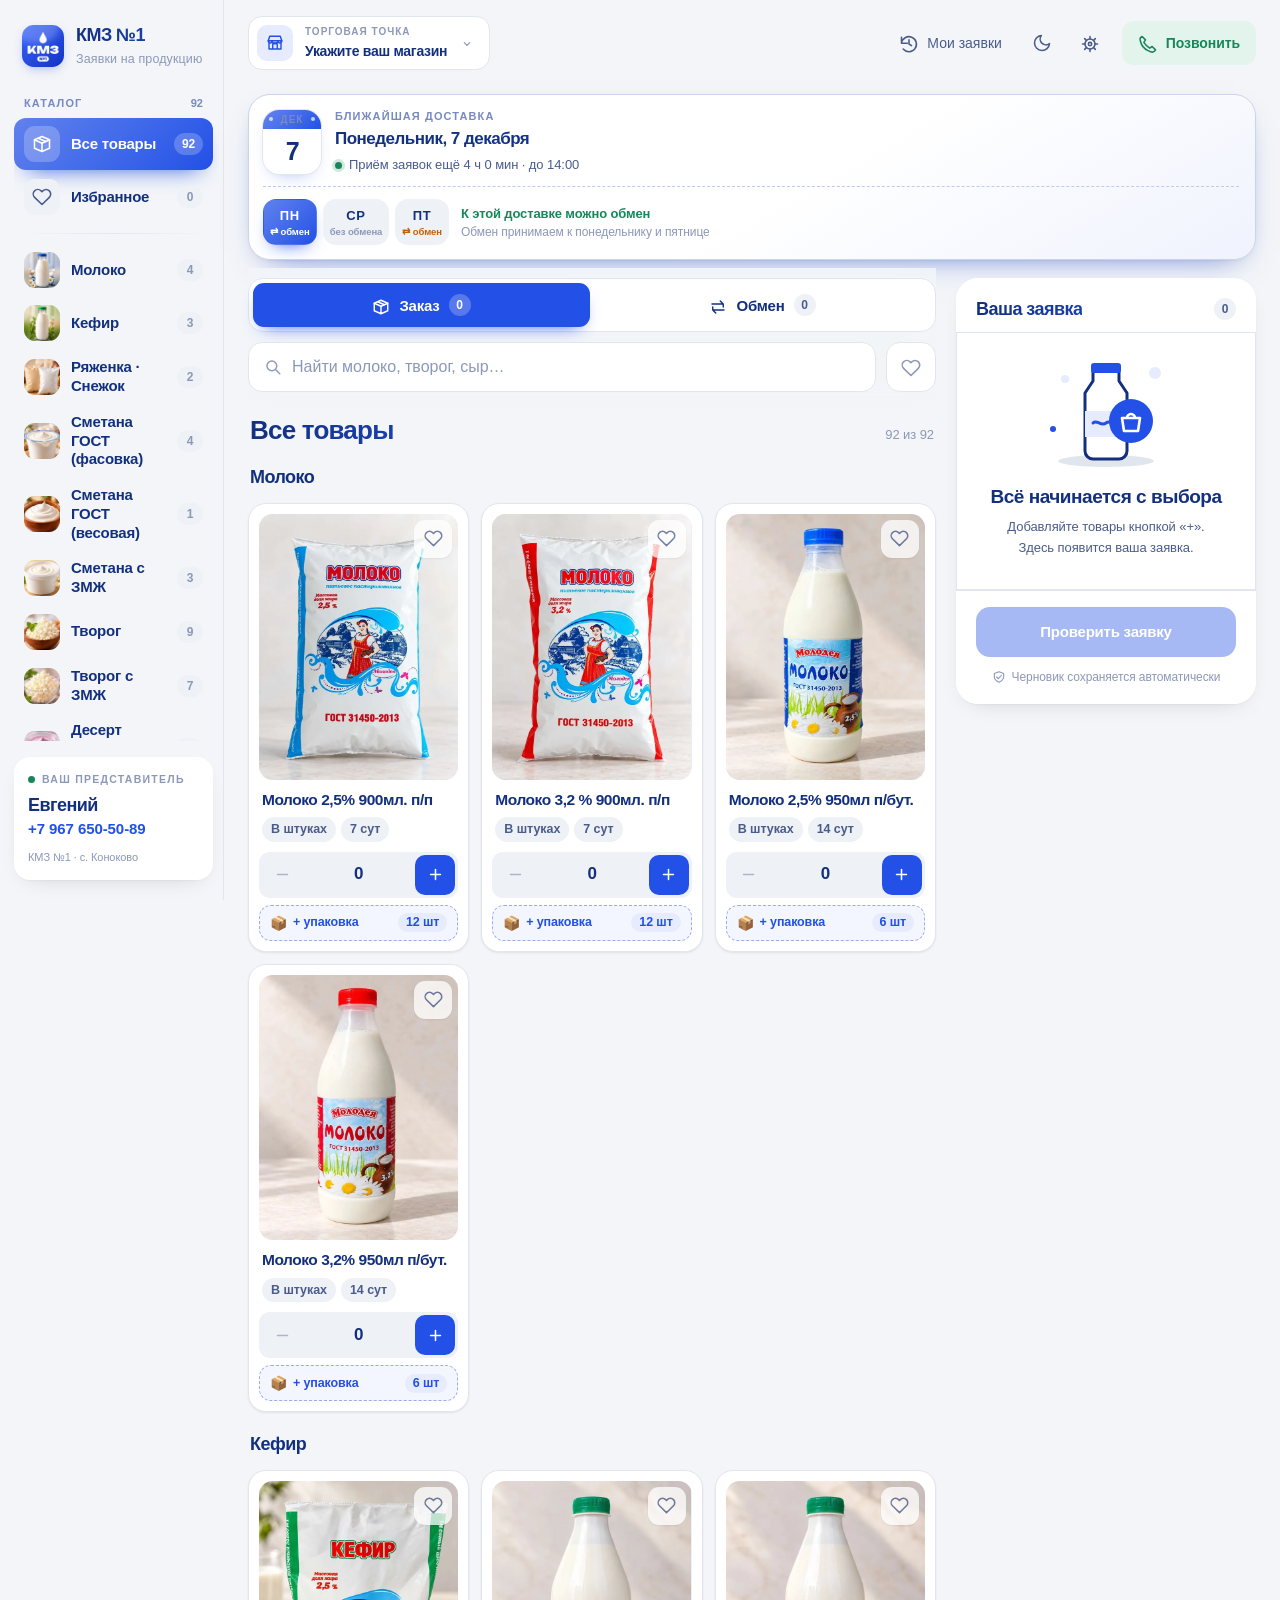
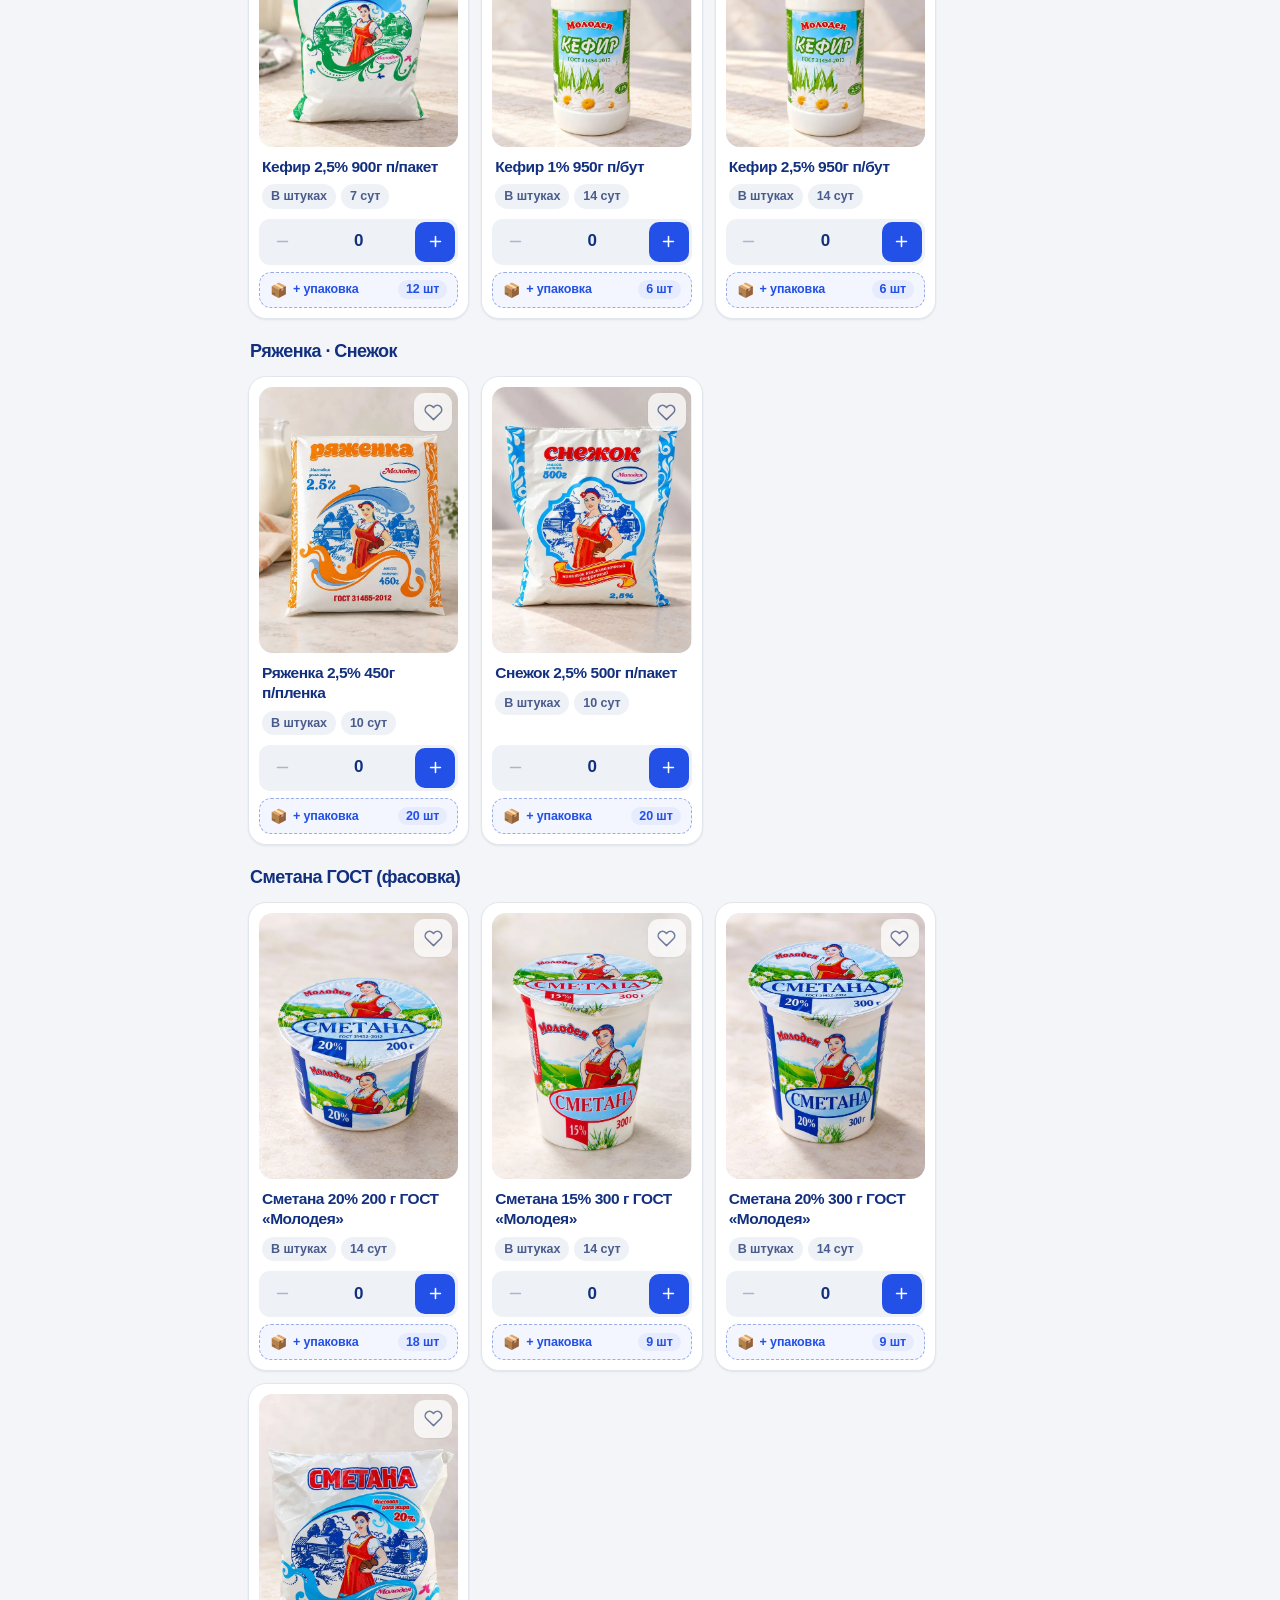
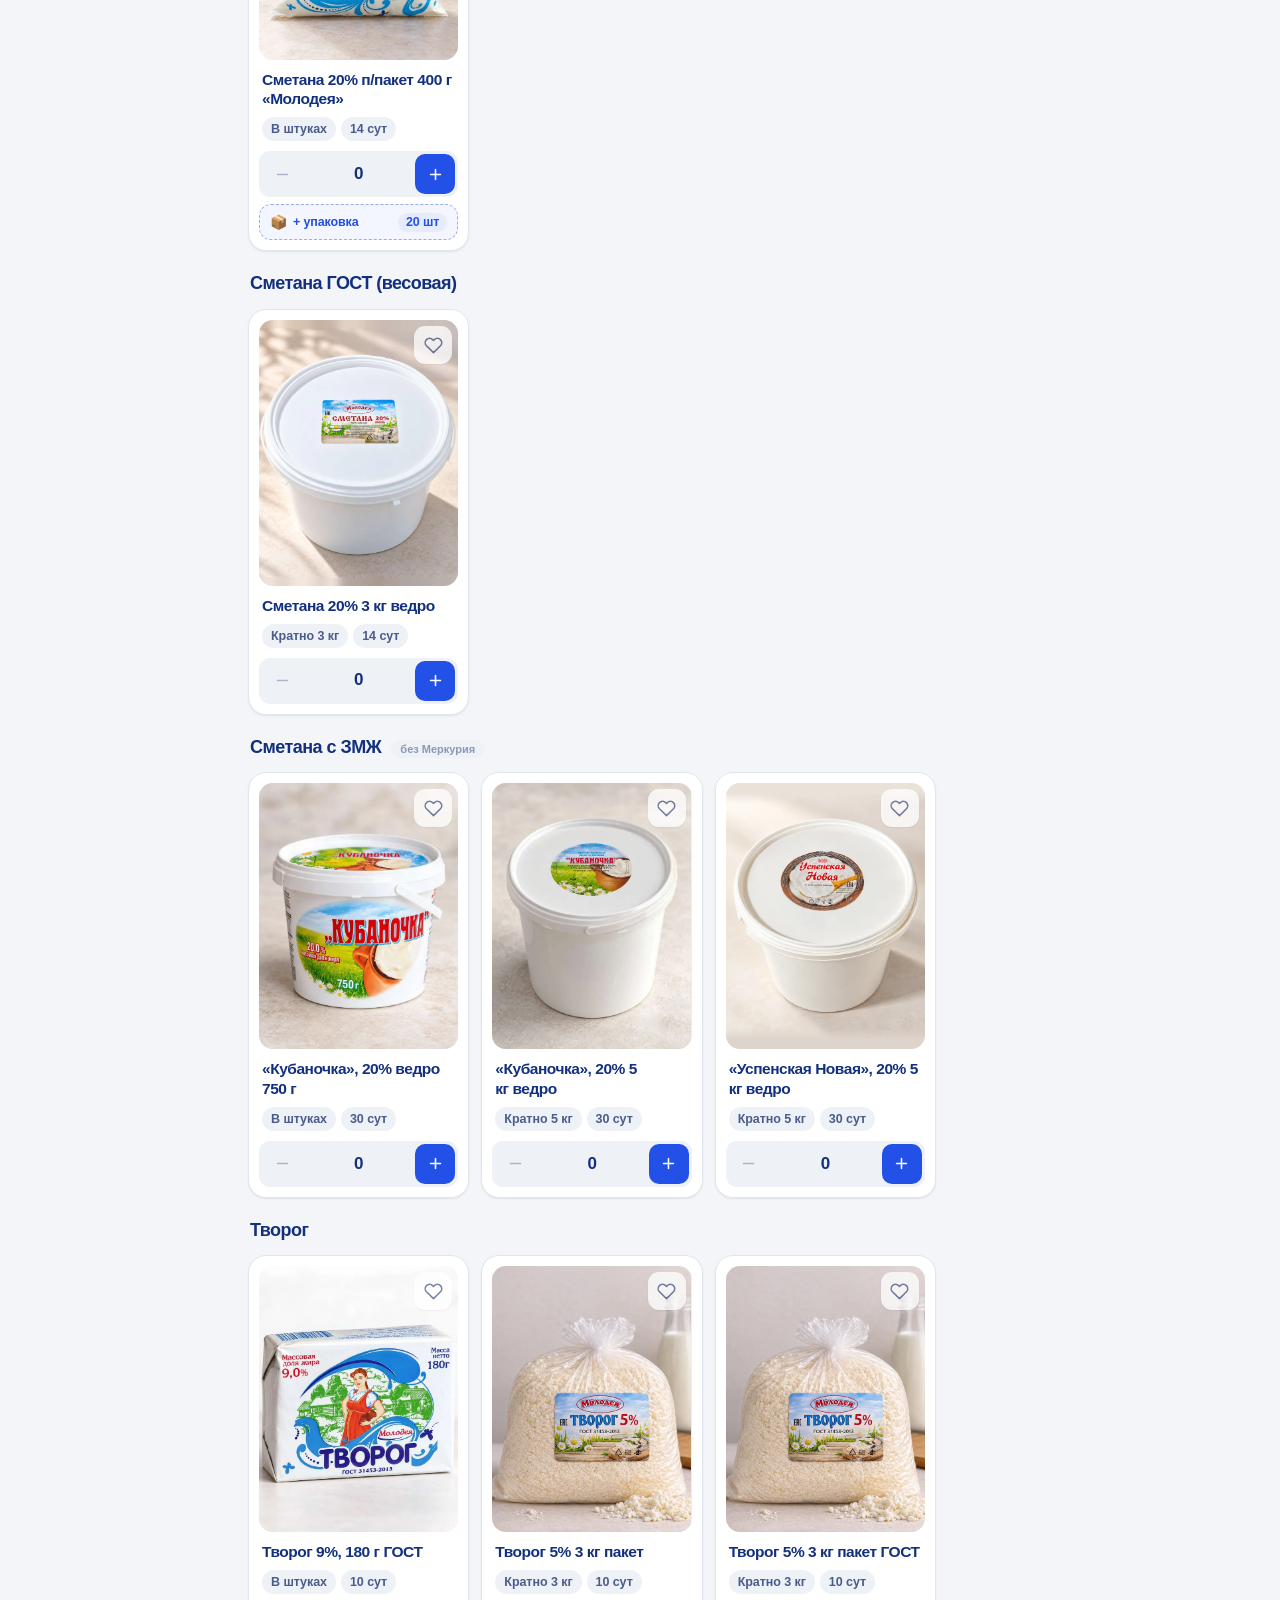
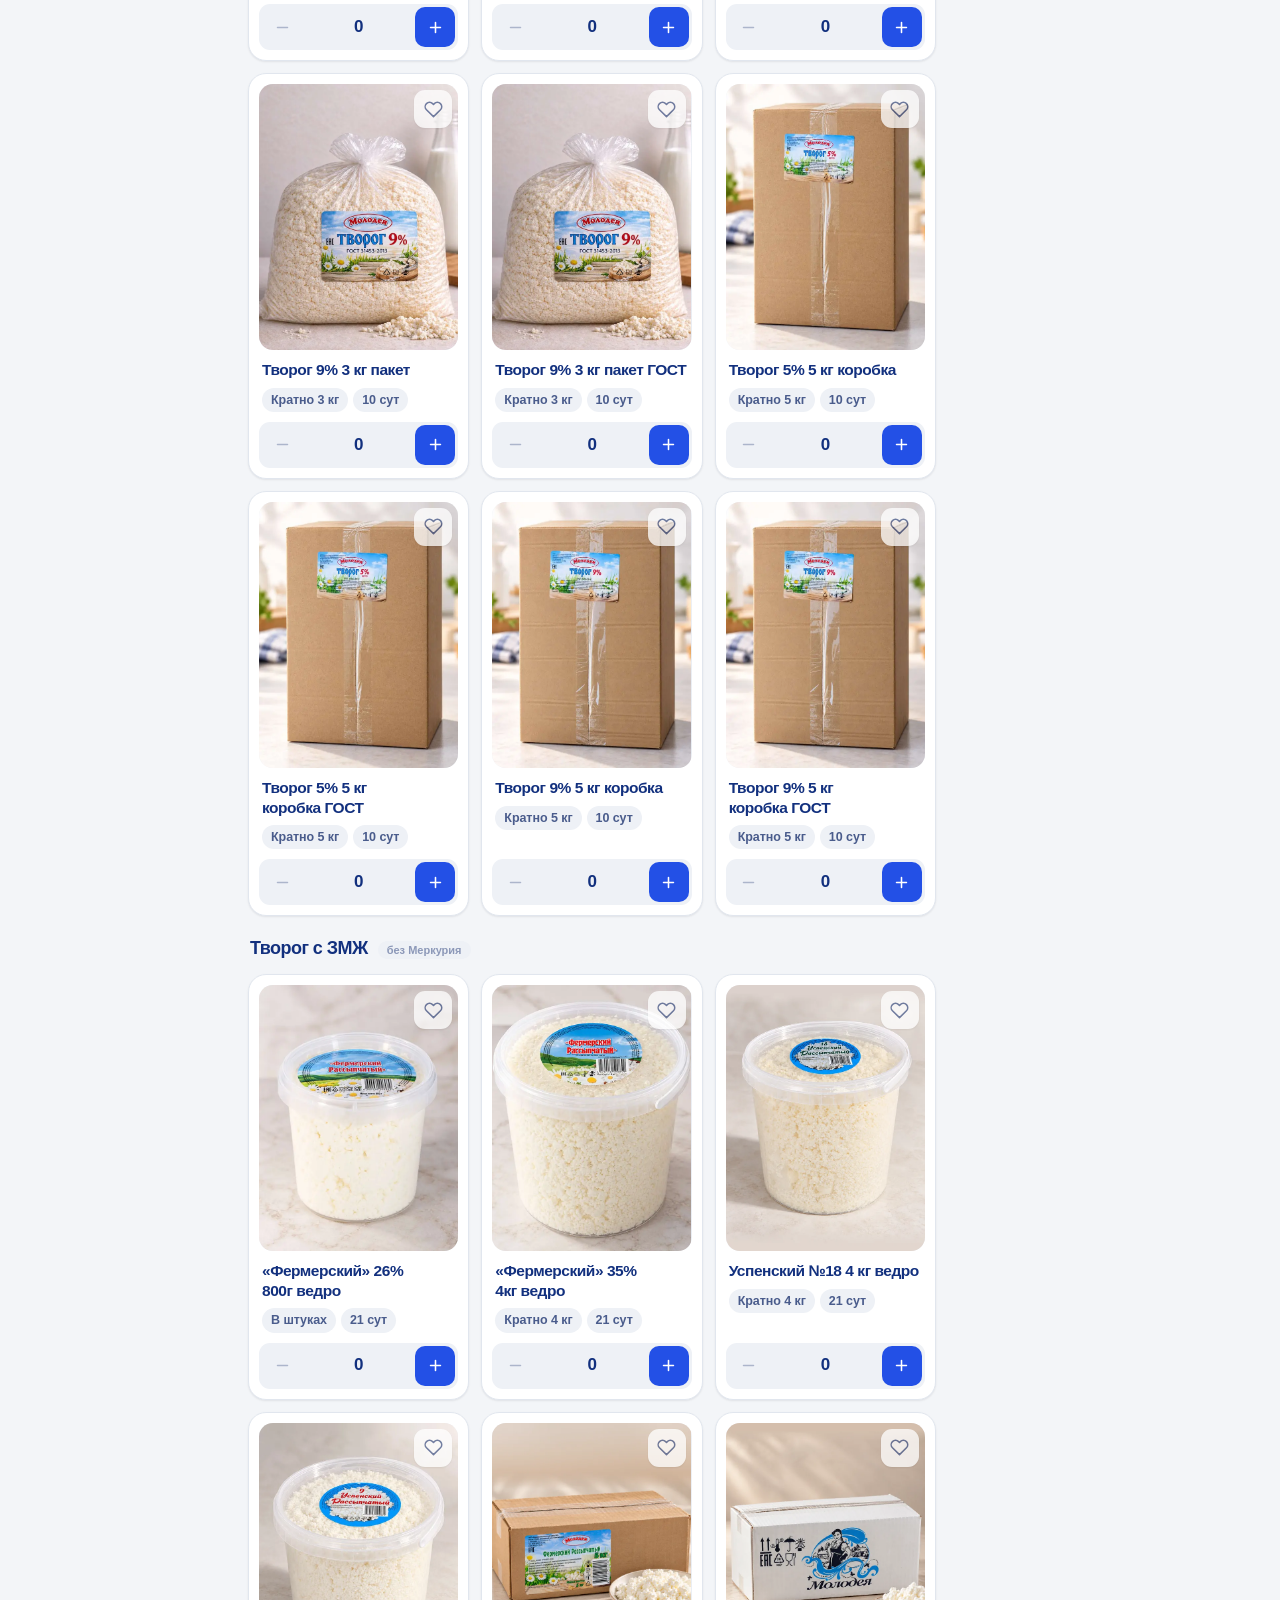
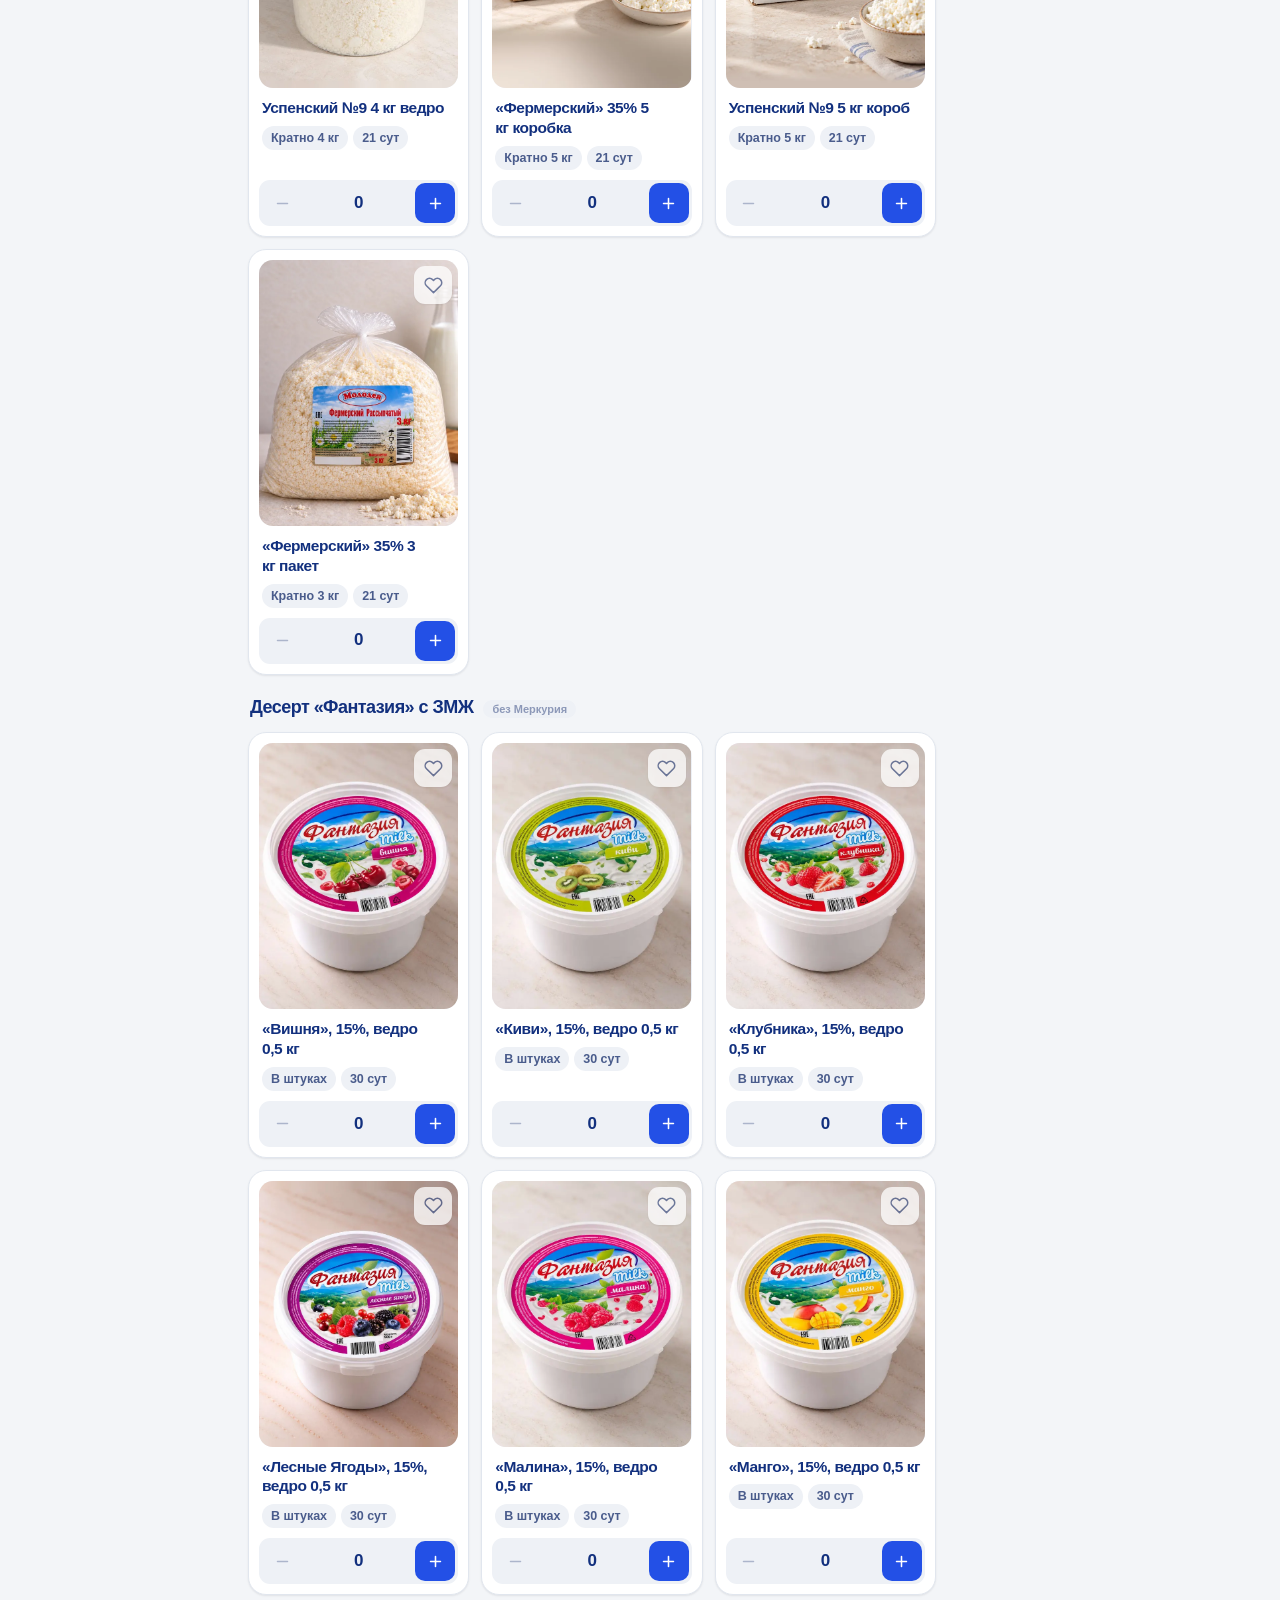
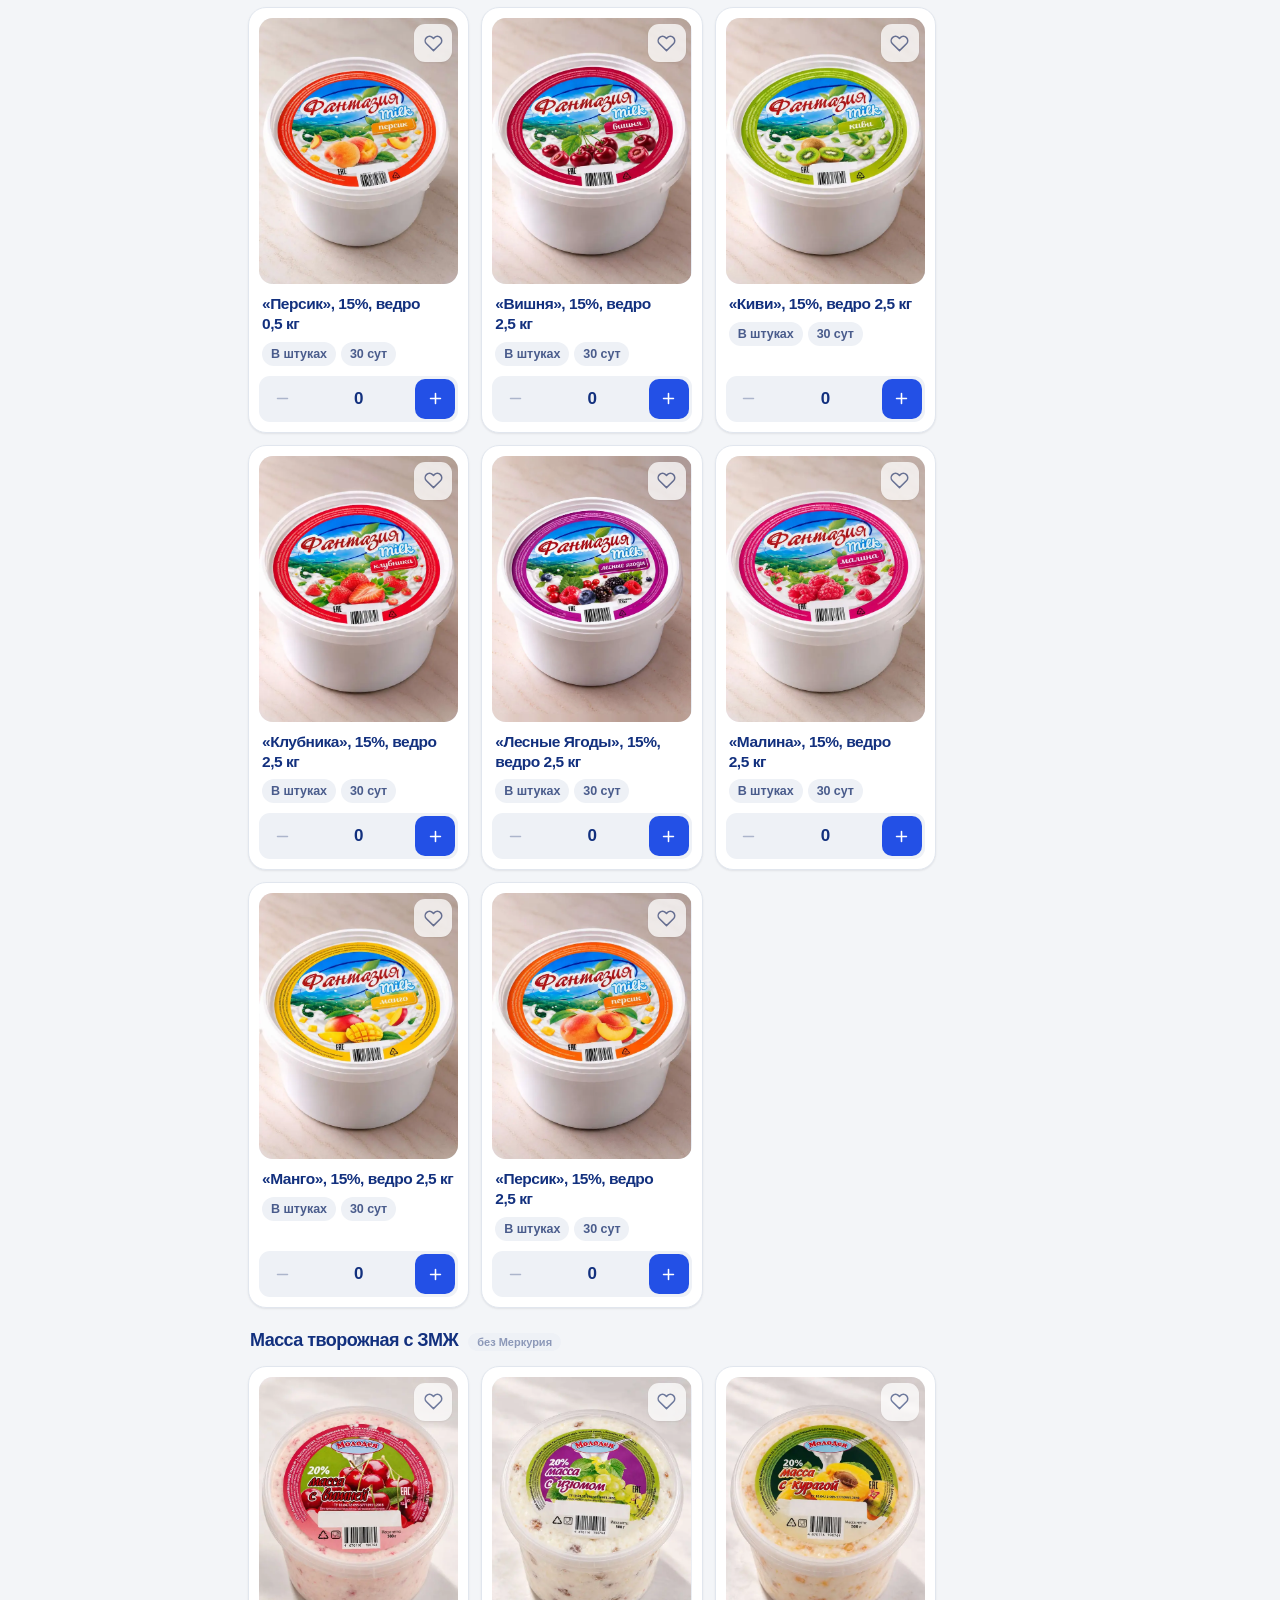
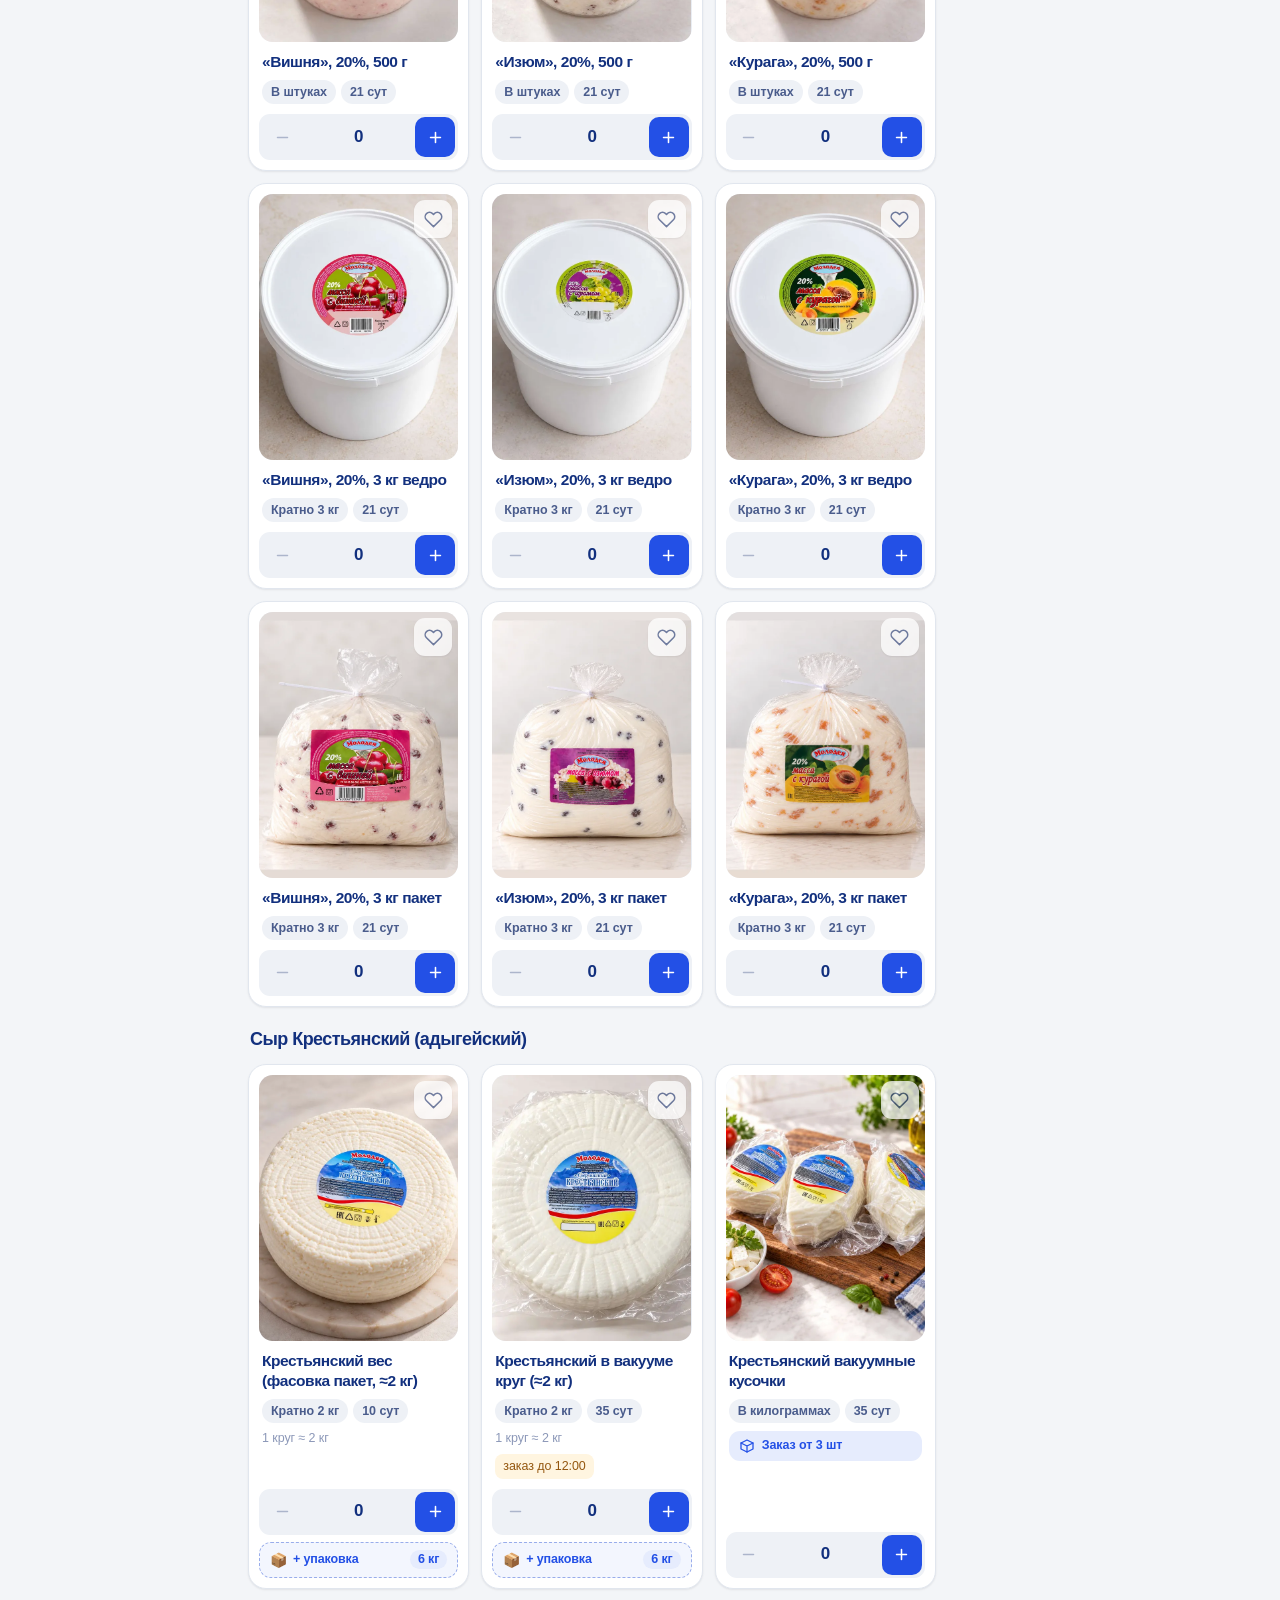
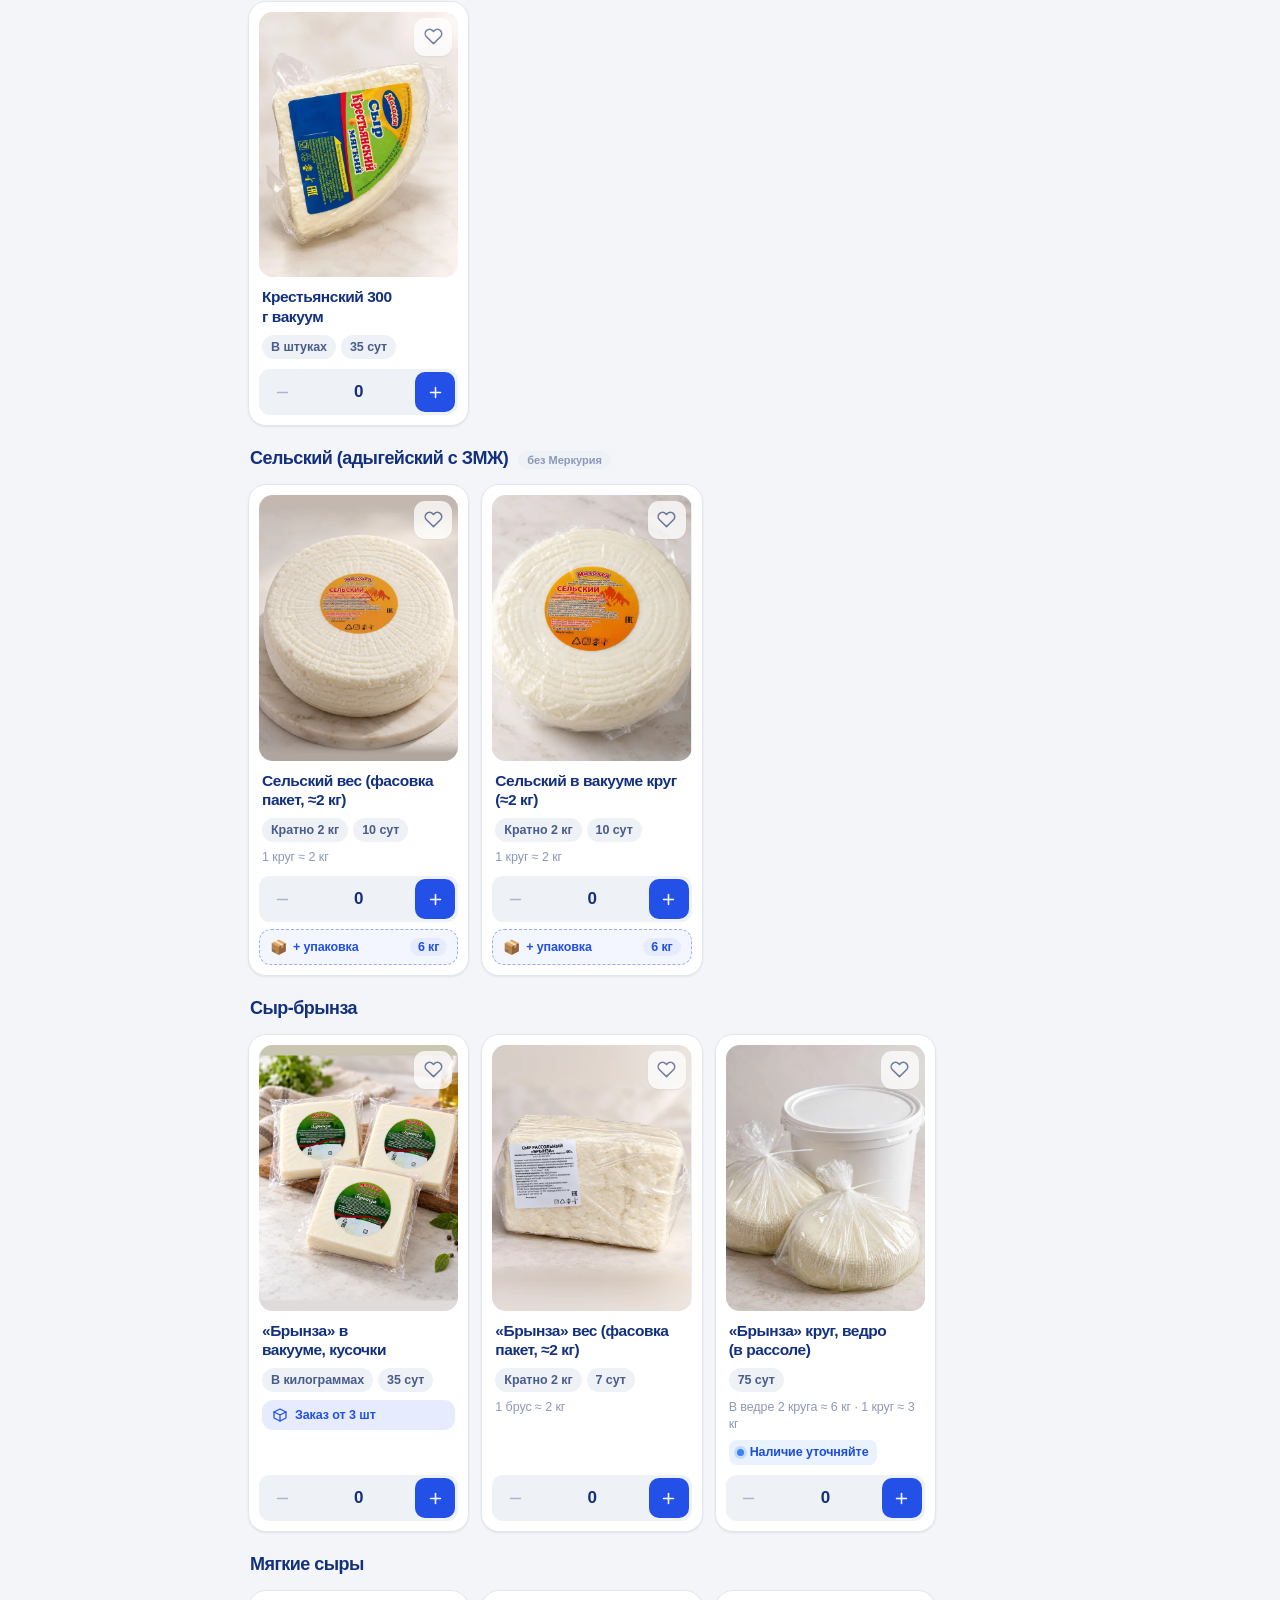
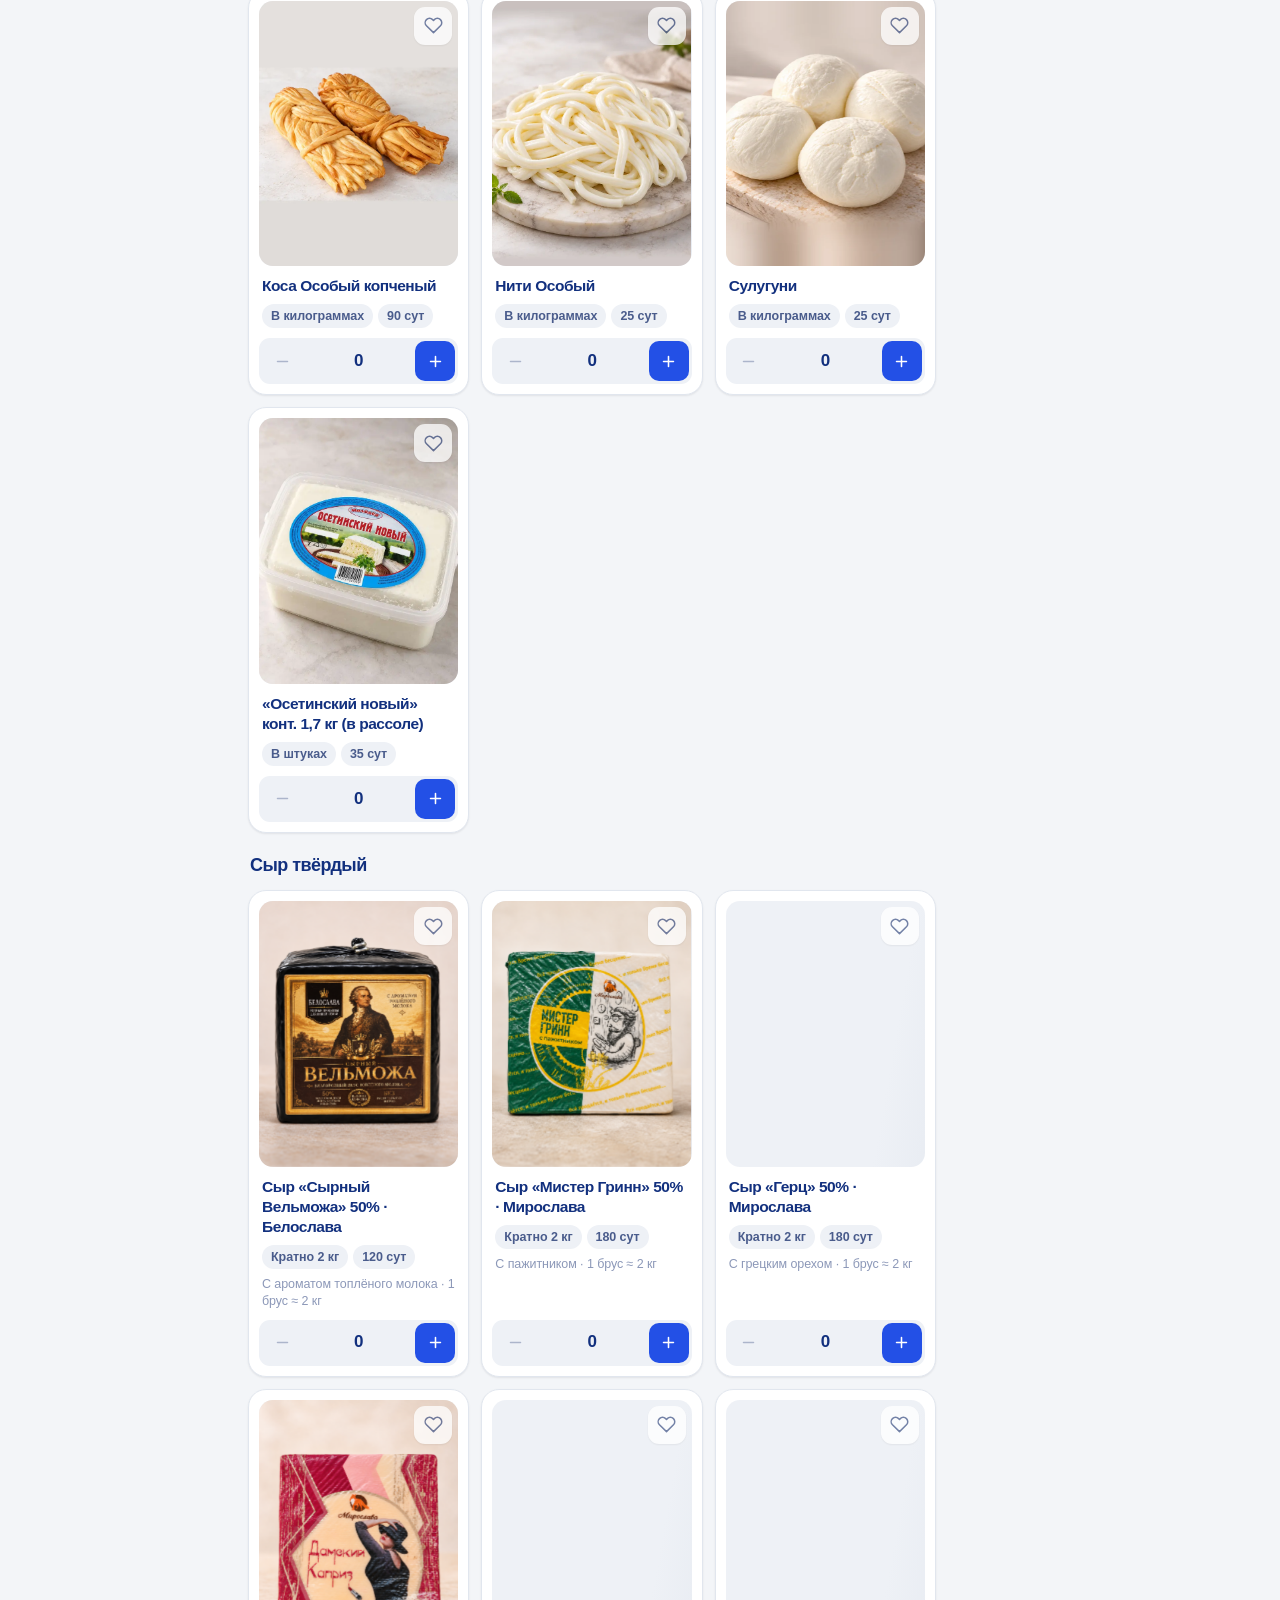
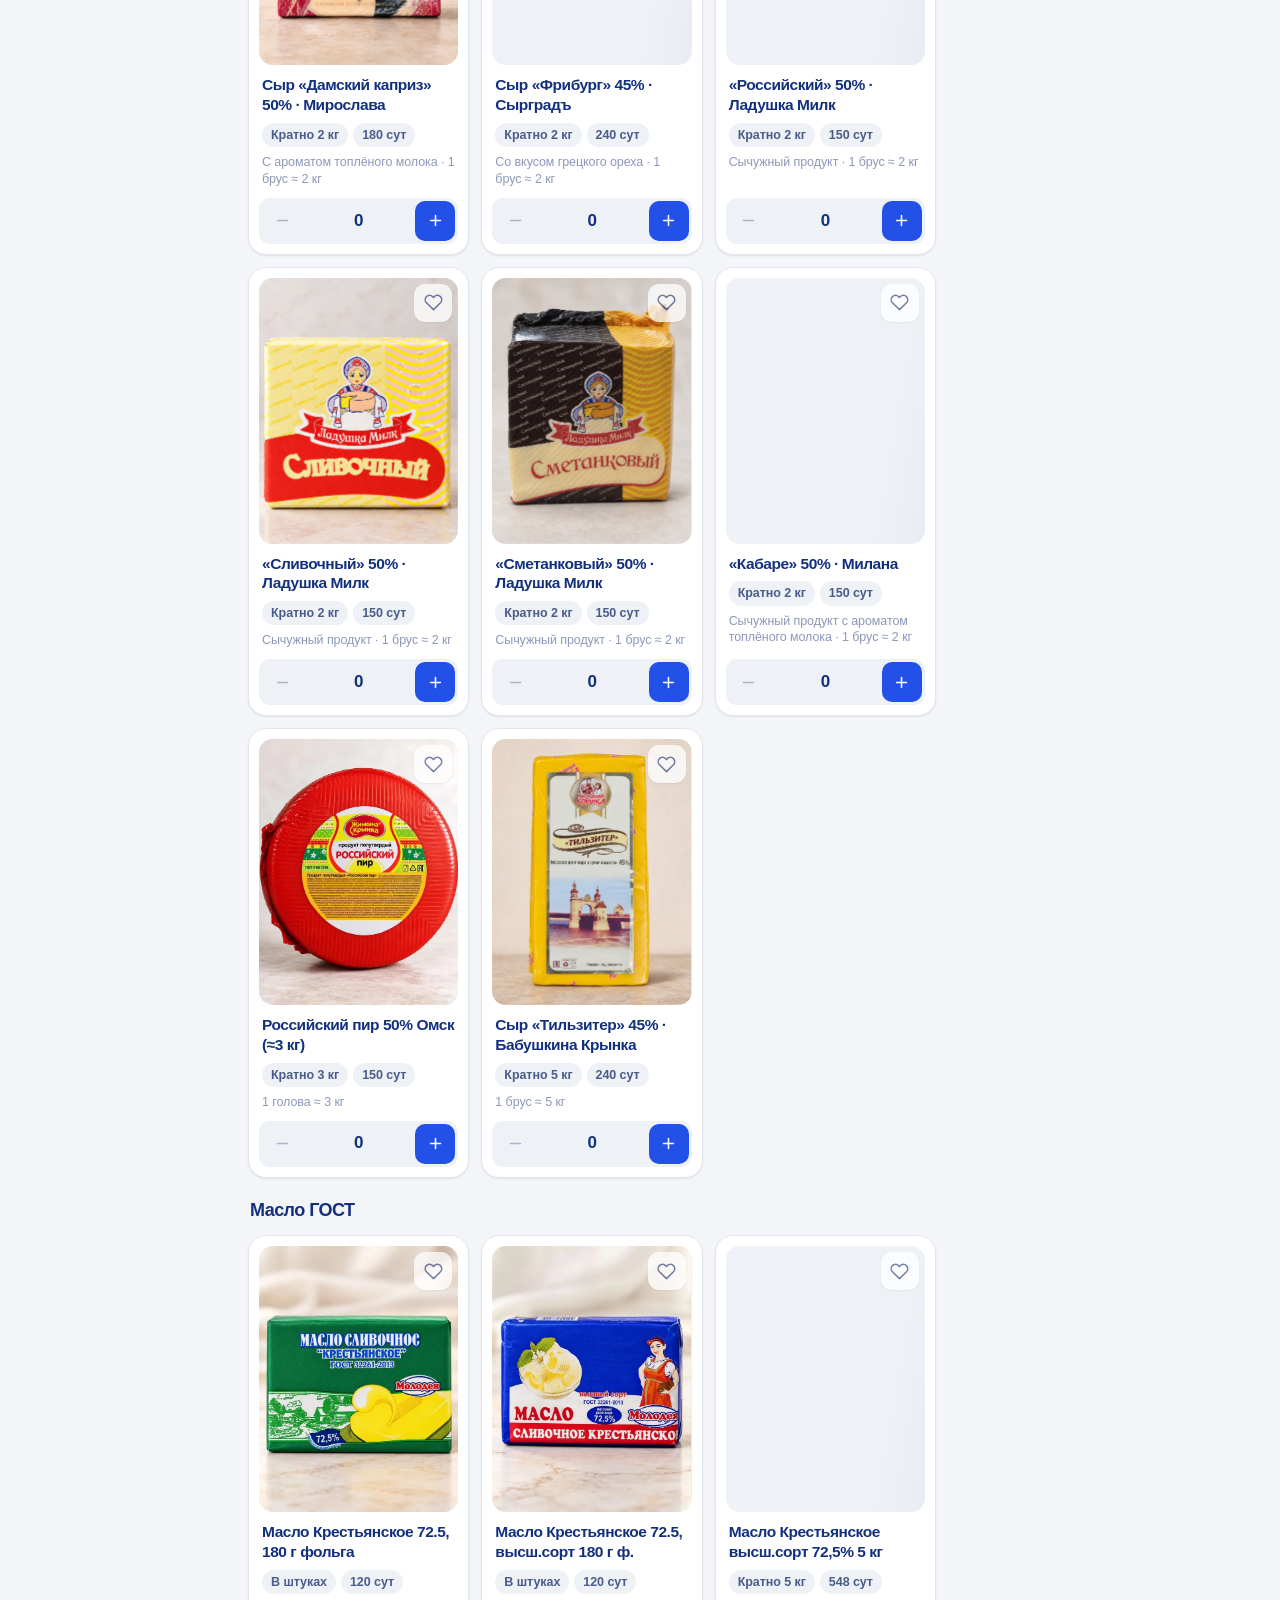
==== commit 0e5385c5: "Обновить твердые сыры: ассортимент, фотографии, сроки и порядок" ====
--- a/index.html
+++ b/index.html
@@ -1218,7 +1218,7 @@
 <div id="toast" class="toast" role="status" aria-live="polite" hidden></div>
 <script>(function(){'use strict';var version='3.2.1',done=false,state=window.KMZ_BOOT={version:version,code:'LOADING',error:'',fail:function(code,error){if(done)return;state.code=code;state.error=String(error&&error.message||error||'').slice(0,300);var box=document.getElementById('startup-status');if(box){box.hidden=false;var msg=document.getElementById('startup-message');if(msg)msg.textContent='Не удалось запустить каталог. Обновите страницу или откройте резервную страницу.';var codeEl=document.getElementById('startup-code');if(codeEl)codeEl.textContent='Версия '+version+' · '+code;}},done:function(){if(done)return;done=true;state.code='READY';var box=document.getElementById('startup-status');if(box)box.hidden=true;document.documentElement.setAttribute('data-kmz-version',version);try{if(navigator.serviceWorker&&navigator.serviceWorker.getRegistrations)navigator.serviceWorker.getRegistrations().then(function(regs){regs.forEach(function(reg){var worker=reg.active||reg.waiting||reg.installing;if(worker&&/\/sw\.js(?:\?|$)/.test(worker.scriptURL))reg.unregister().catch(function(){});});}).catch(function(){});}catch(ignore){}}};window.addEventListener('error',function(e){if(!window.KMZ_READY&&e&&e.message)state.fail('JS_ERROR',e.message);});setTimeout(function(){if(!window.KMZ_READY)state.fail('STARTUP_TIMEOUT');},15000);})();
 </script>
-<script>window.KMZ_PHOTOS={"Молоко 2,5% 950мл п/бут.": "img/4feb3f644c.webp", "Молоко 3,2% 950мл п/бут.": "img/4f2e8c9e03.webp", "Молоко 3,2 % 900мл. п/п": "img/a7140cf469.webp", "Кефир 2,5% 900г п/пакет": "img/64aac62f1a.webp", "Сметана 20% п/пакет 400 г «Молодея»": "img/8db0429413.webp", "Сметана 20% 3 кг ведро": "img/360b48274d.webp", "«Успенская Новая», 20% 5 кг ведро": "img/29f06f8e6a.webp", "«Фермерский» 35% 5 кг коробка": "img/3f2d1d479b.webp", "Успенский №9 4 кг ведро": "img/808874f8d6.webp", "«Изюм», 20%, 3 кг ведро": "img/b20eec0c59.webp", "Крестьянский вакуумные кусочки": "img/9789a48a91.webp", "«Брынза» в вакууме, кусочки": "img/7c716aa763.webp", "Масло Сладко-сливочное 82,5% 5 кг": "img/b6db9b1aed.webp", "Сметана 20% 180 г ГОСТ «Успенская Марка»": "img/1e871b1dad.webp", "Сметана 15% 300 г ГОСТ «Успенская Марка»": "img/12df63e49a.webp", "Молоко 2,5% 900мл. п/п": "img/add17ac80b.webp", "Кефир 2,5% 950г п/бут": "img/f181ea056a.webp", "Кефир 1% 950г п/бут": "img/4cfd9dcabf.webp", "Сметана 15% 300 г ГОСТ «Молодея»": "img/08dcde76d0.webp", "Сметана 20% 200 г ГОСТ «Молодея»": "img/f8c9a3a763.webp", "Творог 5% 3 кг пакет": "img/f488bf64d4.webp", "Творог 5% 3 кг пакет ГОСТ": "img/f488bf64d4.webp", "Успенский №18 4 кг ведро": "img/f251f4342d.webp", "Крестьянский вес (фасовка пакет, ≈2 кг)": "img/a70a5311f1.webp", "«Брынза» вес (фасовка пакет, ≈2 кг)": "img/e369df156e.webp", "Крестьянский 300 г вакуум": "img/e66bd8533e.webp", "Сыр Сливочный 50% полубрус Курск (≈2 кг)": "img/3684586a8b.webp", "Сыр Тильзитер 50% полубрус Курск (≈2 кг)": "img/2535d0968e.webp", "Сулугуни": "img/suluguni-2.webp", "Сыр Российский 50% полубрус Курск (≈2 кг)": "img/rossiyskiy-kursk-2.webp", "Спред растительно-сливочный м.д.ж. 72,5% 5 кг": "img/bef76eabc3.webp", "Масло Крестьянское 82,5, 180 г ф. Успенская Марка": "img/6136368e07.webp", "«Брынза» круг, ведро (в рассоле)": "img/2f9dff612d.webp", "Сметана 20% 300 г ГОСТ «Успенская Марка»": "img/51c2822fc7.webp", "Сметана 20% 300 г ГОСТ «Молодея»": "img/45b80c89de.webp", "Масло Крестьянское высш.сорт 72,5% 5 кг": "img/64c2c22cd3.webp", "Творог 9%, 180 г ГОСТ": "img/fda6678921.webp", "«Кубаночка», 20% ведро 750 г": "img/ab4ac9f54c.webp", "«Фермерский» 26% 800г ведро": "img/5b56149ebc.webp", "Российский пир 50% Омск (≈3 кг)": "img/c7f1072233.webp", "«Фермерский» 35% 4кг ведро": "img/22f23e4592.webp", "Масло Крестьянское 72,5, 180 г ф. Успенская Марка": "img/fe409c1d5e.webp", "Масло Крестьянское 72.5, 180 г фольга": "img/792f64e741.webp", "Масло Крестьянское 72.5, высш.сорт 180 г ф.": "img/1a3d994bf1.webp", "Сельский в вакууме круг (≈2 кг)": "img/fbd0debdf7.webp", "Творог 9% 5 кг коробка": "img/cfb582e263.webp", "Творог 9% 5 кг коробка ГОСТ": "img/cfb582e263.webp", "Творог 5% 5 кг коробка": "img/787cec7188.webp", "Творог 5% 5 кг коробка ГОСТ": "img/787cec7188.webp", "Творог 9% 3 кг пакет": "img/06b41afb39.webp", "Творог 9% 3 кг пакет ГОСТ": "img/06b41afb39.webp", "«Кубаночка», 20% 5 кг ведро": "img/665eb4a369.webp", "Крестьянский в вакууме круг (≈2 кг)": "img/ddcd55af7b.webp", "Снежок 2,5% 500г п/пакет": "img/4b133f0667.webp", "«Курага», 20%, 500 г": "img/9cbd13966e.webp", "«Изюм», 20%, 500 г": "img/4f246494f8.webp", "«Вишня», 20%, 500 г": "img/d1a684353a.webp", "Спред растительно-сливочный 72,5% 180г": "img/94ad1688e6.webp", "«Осетинский новый» конт. 1,7 кг (в рассоле)": "img/83a89f9097.webp", "Ряженка 2,5% 450г п/пленка": "img/2c1fd194ac.webp", "«Клубника», 15%, ведро 2,5 кг": "img/136d1a4cfc.webp", "«Вишня», 15%, ведро 2,5 кг": "img/770ddc54ec.webp", "«Персик», 15%, ведро 2,5 кг": "img/761d26b275.webp", "«Манго», 15%, ведро 2,5 кг": "img/07170838c3.webp", "«Киви», 15%, ведро 2,5 кг": "img/aabf489582.webp", "«Малина», 15%, ведро 2,5 кг": "img/d4f27f2228.webp", "«Вишня», 15%, ведро 0,5 кг": "img/fb86842560.webp", "«Персик», 15%, ведро 0,5 кг": "img/c17ef68fbc.webp", "«Манго», 15%, ведро 0,5 кг": "img/001ba0e8f0.webp", "«Клубника», 15%, ведро 0,5 кг": "img/4805a97145.webp", "«Киви», 15%, ведро 0,5 кг": "img/9ceac88c59.webp", "«Малина», 15%, ведро 0,5 кг": "img/a773167dbb.webp", "«Лесные Ягоды», 15%, ведро 0,5 кг": "img/498df78ab8.webp", "«Лесные Ягоды», 15%, ведро 2,5 кг": "img/12c3f241a5.webp", "«Фермерский» 35% 3 кг пакет": "img/303853d53c.webp", "Успенский №9 5 кг короб": "img/f7043e76e8.webp", "Сельский вес (фасовка пакет, ≈2 кг)": "img/864071d629.webp", "Нити Особый": "img/cdcc020528.webp", "Масло Сладко-сливочное 82,5% 10 кг": "img/653f1ed9e7.webp", "«Курага», 20%, 3 кг ведро": "img/e5de459e32.webp", "«Вишня», 20%, 3 кг ведро": "img/6e0fb2ec0a.webp", "Сыр Голландский 45% брус Курск (≈2 кг)": "img/10b5003112.webp", "«Изюм», 20%, 3 кг пакет": "img/00167a6601.webp", "«Вишня», 20%, 3 кг пакет": "img/426ce5c537.webp", "«Курага», 20%, 3 кг пакет": "img/cc37e6ca2e.webp", "Коса Особый копченый": "img/355ce812ad.webp"};
+<script>window.KMZ_PHOTOS={"Молоко 2,5% 950мл п/бут.":"img/4feb3f644c.webp","Молоко 3,2% 950мл п/бут.":"img/4f2e8c9e03.webp","Молоко 3,2 % 900мл. п/п":"img/a7140cf469.webp","Кефир 2,5% 900г п/пакет":"img/64aac62f1a.webp","Сметана 20% п/пакет 400 г «Молодея»":"img/8db0429413.webp","Сметана 20% 3 кг ведро":"img/360b48274d.webp","«Успенская Новая», 20% 5 кг ведро":"img/29f06f8e6a.webp","«Фермерский» 35% 5 кг коробка":"img/3f2d1d479b.webp","Успенский №9 4 кг ведро":"img/808874f8d6.webp","«Изюм», 20%, 3 кг ведро":"img/b20eec0c59.webp","Крестьянский вакуумные кусочки":"img/9789a48a91.webp","«Брынза» в вакууме, кусочки":"img/7c716aa763.webp","Масло Сладко-сливочное 82,5% 5 кг":"img/b6db9b1aed.webp","Сметана 20% 180 г ГОСТ «Успенская Марка»":"img/1e871b1dad.webp","Сметана 15% 300 г ГОСТ «Успенская Марка»":"img/12df63e49a.webp","Молоко 2,5% 900мл. п/п":"img/add17ac80b.webp","Кефир 2,5% 950г п/бут":"img/f181ea056a.webp","Кефир 1% 950г п/бут":"img/4cfd9dcabf.webp","Сметана 15% 300 г ГОСТ «Молодея»":"img/08dcde76d0.webp","Сметана 20% 200 г ГОСТ «Молодея»":"img/f8c9a3a763.webp","Творог 5% 3 кг пакет":"img/f488bf64d4.webp","Творог 5% 3 кг пакет ГОСТ":"img/f488bf64d4.webp","Успенский №18 4 кг ведро":"img/f251f4342d.webp","Крестьянский вес (фасовка пакет, ≈2 кг)":"img/a70a5311f1.webp","«Брынза» вес (фасовка пакет, ≈2 кг)":"img/e369df156e.webp","Крестьянский 300 г вакуум":"img/e66bd8533e.webp","Сулугуни":"img/suluguni-2.webp","Спред растительно-сливочный м.д.ж. 72,5% 5 кг":"img/bef76eabc3.webp","Масло Крестьянское 82,5, 180 г ф. Успенская Марка":"img/6136368e07.webp","«Брынза» круг, ведро (в рассоле)":"img/2f9dff612d.webp","Сметана 20% 300 г ГОСТ «Успенская Марка»":"img/51c2822fc7.webp","Сметана 20% 300 г ГОСТ «Молодея»":"img/45b80c89de.webp","Масло Крестьянское высш.сорт 72,5% 5 кг":"img/64c2c22cd3.webp","Творог 9%, 180 г ГОСТ":"img/fda6678921.webp","«Кубаночка», 20% ведро 750 г":"img/ab4ac9f54c.webp","«Фермерский» 26% 800г ведро":"img/5b56149ebc.webp","Российский пир 50% Омск (≈3 кг)":"img/c7f1072233.webp","«Фермерский» 35% 4кг ведро":"img/22f23e4592.webp","Масло Крестьянское 72,5, 180 г ф. Успенская Марка":"img/fe409c1d5e.webp","Масло Крестьянское 72.5, 180 г фольга":"img/792f64e741.webp","Масло Крестьянское 72.5, высш.сорт 180 г ф.":"img/1a3d994bf1.webp","Сельский в вакууме круг (≈2 кг)":"img/fbd0debdf7.webp","Творог 9% 5 кг коробка":"img/cfb582e263.webp","Творог 9% 5 кг коробка ГОСТ":"img/cfb582e263.webp","Творог 5% 5 кг коробка":"img/787cec7188.webp","Творог 5% 5 кг коробка ГОСТ":"img/787cec7188.webp","Творог 9% 3 кг пакет":"img/06b41afb39.webp","Творог 9% 3 кг пакет ГОСТ":"img/06b41afb39.webp","«Кубаночка», 20% 5 кг ведро":"img/665eb4a369.webp","Крестьянский в вакууме круг (≈2 кг)":"img/ddcd55af7b.webp","Снежок 2,5% 500г п/пакет":"img/4b133f0667.webp","«Курага», 20%, 500 г":"img/9cbd13966e.webp","«Изюм», 20%, 500 г":"img/4f246494f8.webp","«Вишня», 20%, 500 г":"img/d1a684353a.webp","Спред растительно-сливочный 72,5% 180г":"img/94ad1688e6.webp","«Осетинский новый» конт. 1,7 кг (в рассоле)":"img/83a89f9097.webp","Ряженка 2,5% 450г п/пленка":"img/2c1fd194ac.webp","«Клубника», 15%, ведро 2,5 кг":"img/136d1a4cfc.webp","«Вишня», 15%, ведро 2,5 кг":"img/770ddc54ec.webp","«Персик», 15%, ведро 2,5 кг":"img/761d26b275.webp","«Манго», 15%, ведро 2,5 кг":"img/07170838c3.webp","«Киви», 15%, ведро 2,5 кг":"img/aabf489582.webp","«Малина», 15%, ведро 2,5 кг":"img/d4f27f2228.webp","«Вишня», 15%, ведро 0,5 кг":"img/fb86842560.webp","«Персик», 15%, ведро 0,5 кг":"img/c17ef68fbc.webp","«Манго», 15%, ведро 0,5 кг":"img/001ba0e8f0.webp","«Клубника», 15%, ведро 0,5 кг":"img/4805a97145.webp","«Киви», 15%, ведро 0,5 кг":"img/9ceac88c59.webp","«Малина», 15%, ведро 0,5 кг":"img/a773167dbb.webp","«Лесные Ягоды», 15%, ведро 0,5 кг":"img/498df78ab8.webp","«Лесные Ягоды», 15%, ведро 2,5 кг":"img/12c3f241a5.webp","«Фермерский» 35% 3 кг пакет":"img/303853d53c.webp","Успенский №9 5 кг короб":"img/f7043e76e8.webp","Сельский вес (фасовка пакет, ≈2 кг)":"img/864071d629.webp","Нити Особый":"img/cdcc020528.webp","Масло Сладко-сливочное 82,5% 10 кг":"img/653f1ed9e7.webp","«Курага», 20%, 3 кг ведро":"img/e5de459e32.webp","«Вишня», 20%, 3 кг ведро":"img/6e0fb2ec0a.webp","«Изюм», 20%, 3 кг пакет":"img/00167a6601.webp","«Вишня», 20%, 3 кг пакет":"img/426ce5c537.webp","«Курага», 20%, 3 кг пакет":"img/cc37e6ca2e.webp","Коса Особый копченый":"img/355ce812ad.webp","«Российский» 50% · Ладушка Милк":"img/сыр_российский.png","«Сливочный» 50% · Ладушка Милк":"img/сыр_сливочный.png","«Сметанковый» 50% · Ладушка Милк":"img/сыр_сметанковый.png","Сыр «Дамский каприз» 50% · Мирослава":"img/сыр_дамский_каприз.png","Сыр «Герц» 50% · Мирослава":"img/сыр_герц.png","Сыр «Мистер Гринн» 50% · Мирослава":"img/сыр_мистер_гринн.png","Сыр «Сырный Вельможа» 50% · Белослава":"img/сыр_вельможа.png","Сыр «Фрибург» 45% · Сырградъ":"img/сыр_фрибург.png","«Кабаре» 50% · Милана":"img/сыр_кабаре.png","Сыр «Тильзитер» 45% · Бабушкина Крынка":"img/сыр_тильзитер.png"};
 /* Стоп-лист сайта: stop.json = {"ГГГГ-ММ-ДД": ["точное название товара", ...]} — дата ДОСТАВКИ. На другую дату не действует, поэтому сбрасывается сам. */
 var kmzStopKey='';function kmzStopSync(){var k=window.KMZ.delivery().key;var l=(window.KMZ_STOP_DATA||{})[k];l=Array.isArray(l)?l:[];var sig=k+'|'+l.join('|');if(sig===kmzStopKey)return false;kmzStopKey=sig;window.KMZ_STOP_NOW=l;return true;}
 function kmzOut(it){var l=window.KMZ_STOP_NOW;return !!it&&!!l&&l.indexOf(it.n)>=0;}
@@ -1228,7 +1228,7 @@
 var KMZ_MAX_SVG='<img class="mx-ic" src="img/max.png" alt="MAX" width="48" height="48">';
 </script>
 <script>window.KMZ_APP_START=1;
-(function(){if(window.KMZ_READY||window.KMZ_LAUNCH_ATTEMPTED)return;window.KMZ_LAUNCH_ATTEMPTED=true;try{function _regenerator(){var e,t,r="function"==typeof Symbol?Symbol:{},n=r.iterator||"@@iterator",o=r.toStringTag||"@@toStringTag";function i(r,n,o,i){var c=n&&n.prototype instanceof Generator?n:Generator,u=Object.create(c.prototype);return _regeneratorDefine2(u,"_invoke",function(r,n,o){var i,c,u,f=0,p=o||[],y=!1,G={p:0,n:0,v:e,a:d,f:d.bind(e,4),d:function d(t,r){return i=t,c=0,u=e,G.n=r,a;}};function d(r,n){for(c=r,u=n,t=0;!y&&f&&!o&&t<p.length;t++){var o,i=p[t],d=G.p,l=i[2];r>3?(o=l===n)&&(u=i[(c=i[4])?5:(c=3,3)],i[4]=i[5]=e):i[0]<=d&&((o=r<2&&d<i[1])?(c=0,G.v=n,G.n=i[1]):d<l&&(o=r<3||i[0]>n||n>l)&&(i[4]=r,i[5]=n,G.n=l,c=0));}if(o||r>1)return a;throw y=!0,n;}return function(o,p,l){if(f>1)throw TypeError("Generator is already running");for(y&&1===p&&d(p,l),c=p,u=l;(t=c<2?e:u)||!y;){i||(c?c<3?(c>1&&(G.n=-1),d(c,u)):G.n=u:G.v=u);try{if(f=2,i){if(c||(o="next"),t=i[o]){if(!(t=t.call(i,u)))throw TypeError("iterator result is not an object");if(!t.done)return t;u=t.value,c<2&&(c=0);}else 1===c&&(t=i.return)&&t.call(i),c<2&&(u=TypeError("The iterator does not provide a '"+o+"' method"),c=1);i=e;}else if((t=(y=G.n<0)?u:r.call(n,G))!==a)break;}catch(t){i=e,c=1,u=t;}finally{f=1;}}return{value:t,done:y};};}(r,o,i),!0),u;}var a={};function Generator(){}function GeneratorFunction(){}function GeneratorFunctionPrototype(){}t=Object.getPrototypeOf;var c=[][n]?t(t([][n]())):(_regeneratorDefine2(t={},n,function(){return this;}),t),u=GeneratorFunctionPrototype.prototype=Generator.prototype=Object.create(c);function f(e){return Object.setPrototypeOf?Object.setPrototypeOf(e,GeneratorFunctionPrototype):(e.__proto__=GeneratorFunctionPrototype,_regeneratorDefine2(e,o,"GeneratorFunction")),e.prototype=Object.create(u),e;}return GeneratorFunction.prototype=GeneratorFunctionPrototype,_regeneratorDefine2(u,"constructor",GeneratorFunctionPrototype),_regeneratorDefine2(GeneratorFunctionPrototype,"constructor",GeneratorFunction),GeneratorFunction.displayName="GeneratorFunction",_regeneratorDefine2(GeneratorFunctionPrototype,o,"GeneratorFunction"),_regeneratorDefine2(u),_regeneratorDefine2(u,o,"Generator"),_regeneratorDefine2(u,n,function(){return this;}),_regeneratorDefine2(u,"toString",function(){return"[object Generator]";}),(_regenerator=function _regenerator(){return{w:i,m:f};})();}function _regeneratorDefine2(e,r,n,t){var i=Object.defineProperty;try{i({},"",{});}catch(e){i=0;}_regeneratorDefine2=function _regeneratorDefine(e,r,n,t){function o(r,n){_regeneratorDefine2(e,r,function(e){return this._invoke(r,n,e);});}r?i?i(e,r,{value:n,enumerable:!t,configurable:!t,writable:!t}):e[r]=n:(o("next",0),o("throw",1),o("return",2));},_regeneratorDefine2(e,r,n,t);}function asyncGeneratorStep(n,t,e,r,o,a,c){try{var i=n[a](c),u=i.value;}catch(n){return void e(n);}i.done?t(u):Promise.resolve(u).then(r,o);}function _asyncToGenerator(n){return function(){var t=this,e=arguments;return new Promise(function(r,o){var a=n.apply(t,e);function _next(n){asyncGeneratorStep(a,r,o,_next,_throw,"next",n);}function _throw(n){asyncGeneratorStep(a,r,o,_next,_throw,"throw",n);}_next(void 0);});};}function _slicedToArray(r,e){return _arrayWithHoles(r)||_iterableToArrayLimit(r,e)||_unsupportedIterableToArray(r,e)||_nonIterableRest();}function _nonIterableRest(){throw new TypeError("Invalid attempt to destructure non-iterable instance.\nIn order to be iterable, non-array objects must have a [Symbol.iterator]() method.");}function _iterableToArrayLimit(r,l){var t=null==r?null:"undefined"!=typeof Symbol&&r[Symbol.iterator]||r["@@iterator"];if(null!=t){var e,n,i,u,a=[],f=!0,o=!1;try{if(i=(t=t.call(r)).next,0===l){if(Object(t)!==t)return;f=!1;}else for(;!(f=(e=i.call(t)).done)&&(a.push(e.value),a.length!==l);f=!0);}catch(r){o=!0,n=r;}finally{try{if(!f&&null!=t.return&&(u=t.return(),Object(u)!==u))return;}finally{if(o)throw n;}}return a;}}function _arrayWithHoles(r){if(Array.isArray(r))return r;}function _toConsumableArray(r){return _arrayWithoutHoles(r)||_iterableToArray(r)||_unsupportedIterableToArray(r)||_nonIterableSpread();}function _nonIterableSpread(){throw new TypeError("Invalid attempt to spread non-iterable instance.\nIn order to be iterable, non-array objects must have a [Symbol.iterator]() method.");}function _iterableToArray(r){if("undefined"!=typeof Symbol&&null!=r[Symbol.iterator]||null!=r["@@iterator"])return Array.from(r);}function _arrayWithoutHoles(r){if(Array.isArray(r))return _arrayLikeToArray(r);}function ownKeys(e,r){var t=Object.keys(e);if(Object.getOwnPropertySymbols){var o=Object.getOwnPropertySymbols(e);r&&(o=o.filter(function(r){return Object.getOwnPropertyDescriptor(e,r).enumerable;})),t.push.apply(t,o);}return t;}function _objectSpread(e){for(var r=1;r<arguments.length;r++){var t=null!=arguments[r]?arguments[r]:{};r%2?ownKeys(Object(t),!0).forEach(function(r){_defineProperty(e,r,t[r]);}):Object.getOwnPropertyDescriptors?Object.defineProperties(e,Object.getOwnPropertyDescriptors(t)):ownKeys(Object(t)).forEach(function(r){Object.defineProperty(e,r,Object.getOwnPropertyDescriptor(t,r));});}return e;}function _defineProperty(e,r,t){return(r=_toPropertyKey(r))in e?Object.defineProperty(e,r,{value:t,enumerable:!0,configurable:!0,writable:!0}):e[r]=t,e;}function _toPropertyKey(t){var i=_toPrimitive(t,"string");return"symbol"==_typeof(i)?i:i+"";}function _toPrimitive(t,r){if("object"!=_typeof(t)||!t)return t;var e=t[Symbol.toPrimitive];if(void 0!==e){var i=e.call(t,r||"default");if("object"!=_typeof(i))return i;throw new TypeError("@@toPrimitive must return a primitive value.");}return("string"===r?String:Number)(t);}function _createForOfIteratorHelper(r,e){var t="undefined"!=typeof Symbol&&r[Symbol.iterator]||r["@@iterator"];if(!t){if(Array.isArray(r)||(t=_unsupportedIterableToArray(r))||e&&r&&"number"==typeof r.length){t&&(r=t);var _n=0,F=function F(){};return{s:F,n:function n(){return _n>=r.length?{done:!0}:{done:!1,value:r[_n++]};},e:function e(r){throw r;},f:F};}throw new TypeError("Invalid attempt to iterate non-iterable instance.\nIn order to be iterable, non-array objects must have a [Symbol.iterator]() method.");}var o,a=!0,u=!1;return{s:function s(){t=t.call(r);},n:function n(){var r=t.next();return a=r.done,r;},e:function e(r){u=!0,o=r;},f:function f(){try{a||null==t.return||t.return();}finally{if(u)throw o;}}};}function _unsupportedIterableToArray(r,a){if(r){if("string"==typeof r)return _arrayLikeToArray(r,a);var t={}.toString.call(r).slice(8,-1);return"Object"===t&&r.constructor&&(t=r.constructor.name),"Map"===t||"Set"===t?Array.from(r):"Arguments"===t||/^(?:Ui|I)nt(?:8|16|32)(?:Clamped)?Array$/.test(t)?_arrayLikeToArray(r,a):void 0;}}function _arrayLikeToArray(r,a){(null==a||a>r.length)&&(a=r.length);for(var e=0,n=Array(a);e<a;e++)n[e]=r[e];return n;}function _typeof(o){"@babel/helpers - typeof";return _typeof="function"==typeof Symbol&&"symbol"==typeof Symbol.iterator?function(o){return typeof o;}:function(o){return o&&"function"==typeof Symbol&&o.constructor===Symbol&&o!==Symbol.prototype?"symbol":typeof o;},_typeof(o);}(function(){function add(object,name,value){if(!object[name])Object.defineProperty(object,name,{configurable:true,writable:true,value:value});}add(Number,'isFinite',function(value){return typeof value==='number'&&isFinite(value);});add(Number,'isInteger',function(value){return Number.isFinite(value)&&Math.floor(value)===value;});add(Object,'entries',function(object){return Object.keys(object).map(function(key){return[key,object[key]];});});add(Object,'assign',function(target){if(target==null)throw new TypeError('Object.assign target');var out=Object(target);for(var i=1;i<arguments.length;i++){var source=arguments[i];if(source!=null)Object.keys(Object(source)).forEach(function(key){out[key]=source[key];});}return out;});add(Array,'from',function(source){return Array.prototype.slice.call(source);});add(Array.prototype,'includes',function(value,from){var len=this.length>>>0,i=Number(from)||0;if(i<0)i=Math.max(0,len+i);for(;i<len;i++)if(this[i]===value||this[i]!==this[i]&&value!==value)return true;return false;});add(Array.prototype,'find',function(predicate,receiver){for(var i=0;i<this.length;i++)if(predicate.call(receiver,this[i],i,this))return this[i];});add(String.prototype,'includes',function(value,start){return String(this).indexOf(value,start||0)!==-1;});add(String.prototype,'startsWith',function(value,start){var i=start||0;return String(this).slice(i,i+String(value).length)===String(value);});add(String.prototype,'padStart',function(length,fill){var text=String(this),pad=fill===undefined?' ':String(fill);if(!pad)return text;while(pad.length<length-text.length)pad+=pad;return pad.slice(0,Math.max(0,length-text.length))+text;});if(typeof NodeList!=='undefined')add(NodeList.prototype,'forEach',Array.prototype.forEach);if(typeof Element!=='undefined'){add(Element.prototype,'matches',Element.prototype.msMatchesSelector||Element.prototype.webkitMatchesSelector);add(Element.prototype,'closest',function(selector){var element=this;while(element&&element.nodeType===1){if(element.matches(selector))return element;element=element.parentElement;}return null;});add(Element.prototype,'remove',function(){if(this.parentNode)this.parentNode.removeChild(this);});}})();window.KMZ_CATALOG={"version": 6, "catalog": [{"id": "moloko", "name": "Молоко", "icon": "milk", "items": [{"n": "Молоко 2,5% 900мл. п/п", "u": "шт", "life": "7 сут", "box": 12}, {"n": "Молоко 3,2 % 900мл. п/п", "u": "шт", "life": "7 сут", "box": 12}, {"n": "Молоко 2,5% 950мл п/бут.", "u": "шт", "life": "14 сут", "box": 6}, {"n": "Молоко 3,2% 950мл п/бут.", "u": "шт", "life": "14 сут", "box": 6}]}, {"id": "kefir", "name": "Кефир", "icon": "kefir", "items": [{"n": "Кефир 2,5% 900г п/пакет", "u": "шт", "life": "7 сут", "box": 12}, {"n": "Кефир 1% 950г п/бут", "u": "шт", "life": "14 сут", "box": 6}, {"n": "Кефир 2,5% 950г п/бут", "u": "шт", "life": "14 сут", "box": 6}]}, {"id": "ryazhenka", "name": "Ряженка · Снежок", "icon": "ryazh", "items": [{"n": "Ряженка 2,5% 450г п/пленка", "u": "шт", "life": "10 сут", "box": 20}, {"n": "Снежок 2,5% 500г п/пакет", "u": "шт", "life": "10 сут", "box": 20}]}, {"id": "smetana-f", "name": "Сметана ГОСТ (фасовка)", "icon": "smet", "items": [{"n": "Сметана 20% 200 г ГОСТ «Молодея»", "u": "шт", "life": "14 сут", "box": 18}, {"n": "Сметана 15% 300 г ГОСТ «Молодея»", "u": "шт", "life": "14 сут", "box": 9}, {"n": "Сметана 20% 300 г ГОСТ «Молодея»", "u": "шт", "life": "14 сут", "box": 9}, {"n": "Сметана 20% п/пакет 400 г «Молодея»", "u": "шт", "life": "14 сут", "box": 20}]}, {"id": "smetana-v", "name": "Сметана ГОСТ (весовая)", "icon": "smet", "items": [{"n": "Сметана 20% 3 кг ведро", "u": "кг", "step": 3, "pack": "ведро", "life": "14 сут"}]}, {"id": "smetana-zmzh", "name": "Сметана с ЗМЖ", "note": "без Меркурия", "icon": "smet", "items": [{"n": "«Кубаночка», 20% ведро 750 г", "u": "шт", "life": "30 сут"}, {"n": "«Кубаночка», 20% 5 кг ведро", "u": "кг", "step": 5, "pack": "ведро", "life": "30 сут"}, {"n": "«Успенская Новая», 20% 5 кг ведро", "u": "кг", "step": 5, "pack": "ведро", "life": "30 сут"}]}, {"id": "tvorog", "name": "Творог", "icon": "tvorog", "items": [{"n": "Творог 9%, 180 г ГОСТ", "u": "шт", "life": "10 сут"}, {"n": "Творог 5% 3 кг пакет", "u": "кг", "step": 3, "pack": "пакет", "life": "10 сут"}, {"n": "Творог 5% 3 кг пакет ГОСТ", "u": "кг", "step": 3, "pack": "пакет", "life": "10 сут"}, {"n": "Творог 9% 3 кг пакет", "u": "кг", "step": 3, "pack": "пакет", "life": "10 сут"}, {"n": "Творог 9% 3 кг пакет ГОСТ", "u": "кг", "step": 3, "pack": "пакет", "life": "10 сут"}, {"n": "Творог 5% 5 кг коробка", "u": "кг", "step": 5, "pack": "коробка", "life": "10 сут"}, {"n": "Творог 5% 5 кг коробка ГОСТ", "u": "кг", "step": 5, "pack": "коробка", "life": "10 сут"}, {"n": "Творог 9% 5 кг коробка", "u": "кг", "step": 5, "pack": "коробка", "life": "10 сут"}, {"n": "Творог 9% 5 кг коробка ГОСТ", "u": "кг", "step": 5, "pack": "коробка", "life": "10 сут"}]}, {"id": "tvorog-zmzh", "name": "Творог с ЗМЖ", "note": "без Меркурия", "icon": "tvorog", "items": [{"n": "«Фермерский» 26% 800г ведро", "u": "шт", "life": "21 сут"}, {"n": "«Фермерский» 35% 4кг ведро", "u": "кг", "step": 4, "pack": "ведро", "life": "21 сут"}, {"n": "Успенский №18 4 кг ведро", "u": "кг", "step": 4, "pack": "ведро", "life": "21 сут"}, {"n": "Успенский №9 4 кг ведро", "u": "кг", "step": 4, "pack": "ведро", "life": "21 сут"}, {"n": "«Фермерский» 35% 5 кг коробка", "u": "кг", "step": 5, "pack": "коробка", "life": "21 сут"}, {"n": "Успенский №9 5 кг короб", "u": "кг", "step": 5, "pack": "короб", "life": "21 сут"}, {"n": "«Фермерский» 35% 3 кг пакет", "u": "кг", "step": 3, "pack": "пакет", "life": "21 сут"}]}, {"id": "fantazia", "name": "Десерт «Фантазия» с ЗМЖ", "note": "без Меркурия", "icon": "fant", "items": [{"n": "«Вишня», 15%, ведро 0,5 кг", "u": "шт", "life": "30 сут"}, {"n": "«Киви», 15%, ведро 0,5 кг", "u": "шт", "life": "30 сут"}, {"n": "«Клубника», 15%, ведро 0,5 кг", "u": "шт", "life": "30 сут"}, {"n": "«Лесные Ягоды», 15%, ведро 0,5 кг", "u": "шт", "life": "30 сут"}, {"n": "«Малина», 15%, ведро 0,5 кг", "u": "шт", "life": "30 сут"}, {"n": "«Манго», 15%, ведро 0,5 кг", "u": "шт", "life": "30 сут"}, {"n": "«Персик», 15%, ведро 0,5 кг", "u": "шт", "life": "30 сут"}, {"n": "«Вишня», 15%, ведро 2,5 кг", "u": "шт", "life": "30 сут"}, {"n": "«Киви», 15%, ведро 2,5 кг", "u": "шт", "life": "30 сут"}, {"n": "«Клубника», 15%, ведро 2,5 кг", "u": "шт", "life": "30 сут"}, {"n": "«Лесные Ягоды», 15%, ведро 2,5 кг", "u": "шт", "life": "30 сут"}, {"n": "«Малина», 15%, ведро 2,5 кг", "u": "шт", "life": "30 сут"}, {"n": "«Манго», 15%, ведро 2,5 кг", "u": "шт", "life": "30 сут"}, {"n": "«Персик», 15%, ведро 2,5 кг", "u": "шт", "life": "30 сут"}]}, {"id": "massa", "name": "Масса творожная с ЗМЖ", "note": "без Меркурия", "icon": "tvorog", "items": [{"n": "«Вишня», 20%, 500 г", "u": "шт", "life": "21 сут"}, {"n": "«Изюм», 20%, 500 г", "u": "шт", "life": "21 сут"}, {"n": "«Курага», 20%, 500 г", "u": "шт", "life": "21 сут"}, {"n": "«Вишня», 20%, 3 кг ведро", "u": "кг", "step": 3, "pack": "ведро", "life": "21 сут"}, {"n": "«Изюм», 20%, 3 кг ведро", "u": "кг", "step": 3, "pack": "ведро", "life": "21 сут"}, {"n": "«Курага», 20%, 3 кг ведро", "u": "кг", "step": 3, "pack": "ведро", "life": "21 сут"}, {"n": "«Вишня», 20%, 3 кг пакет", "u": "кг", "step": 3, "pack": "пакет", "life": "21 сут"}, {"n": "«Изюм», 20%, 3 кг пакет", "u": "кг", "step": 3, "pack": "пакет", "life": "21 сут"}, {"n": "«Курага», 20%, 3 кг пакет", "u": "кг", "step": 3, "pack": "пакет", "life": "21 сут"}]}, {"id": "krest", "name": "Сыр Крестьянский (адыгейский)", "icon": "cheese", "items": [{"n": "Крестьянский вес (фасовка пакет, ≈2 кг)", "u": "кг", "step": 2, "hint": "1 круг ≈ 2 кг", "life": "10 сут", "pack": "круг", "box": 6}, {"n": "Крестьянский в вакууме круг (≈2 кг)", "u": "кг", "step": 2, "hint": "1 круг ≈ 2 кг", "life": "35 сут", "warn": "заказ до 12:00", "pack": "круг", "box": 6}, {"n": "Крестьянский вакуумные кусочки", "u": "кг", "step": 0, "life": "35 сут"}, {"n": "Крестьянский 300 г вакуум", "u": "шт", "life": "35 сут"}]}, {"id": "selsky", "name": "Сельский (адыгейский с ЗМЖ)", "note": "без Меркурия", "icon": "cheese", "items": [{"n": "Сельский вес (фасовка пакет, ≈2 кг)", "u": "кг", "step": 2, "hint": "1 круг ≈ 2 кг", "life": "10 сут", "pack": "круг", "box": 6}, {"n": "Сельский в вакууме круг (≈2 кг)", "u": "кг", "step": 2, "hint": "1 круг ≈ 2 кг", "life": "10 сут", "pack": "круг", "box": 6}]}, {"id": "brynza", "name": "Сыр-брынза", "icon": "cheese", "items": [{"n": "«Брынза» в вакууме, кусочки", "u": "кг", "step": 0, "life": "35 сут"}, {"n": "«Брынза» вес (фасовка пакет, ≈2 кг)", "u": "кг", "step": 2, "hint": "1 брус ≈ 2 кг", "life": "7 сут", "pack": "шт"}, {"n": "«Брынза» круг, ведро (в рассоле)", "u": "кг", "step": 6, "life": "75 сут", "warn": "Наличие уточняйте", "pack": "ведро", "nounit": true, "hint": "В ведре 2 круга ≈ 6 кг · 1 круг ≈ 3 кг"}]}, {"id": "myagkie", "name": "Мягкие сыры", "icon": "cheese", "items": [{"n": "Коса Особый копченый", "u": "кг", "step": 0, "life": "90 сут"}, {"n": "Нити Особый", "u": "кг", "step": 0, "life": "25 сут"}, {"n": "Сулугуни", "u": "кг", "step": 0, "life": "25 сут"}, {"n": "«Осетинский новый» конт. 1,7 кг (в рассоле)", "u": "шт", "life": "35 сут"}]}, {"id": "tverdye", "name": "Сыр твёрдый", "icon": "cheese", "items": [{"n": "Российский пир 50% Омск (≈3 кг)", "u": "кг", "step": 3, "hint": "1 голова ≈ 3 кг", "life": "150 сут", "pack": "шт"}, {"n": "Сыр Голландский 45% брус Курск (≈2 кг)", "u": "кг", "step": 2, "hint": "1 брус ≈ 2 кг", "life": "150 сут", "pack": "шт"}, {"n": "Сыр Мраморный 50% полубрус Курск (≈2 кг)", "u": "кг", "step": 2, "hint": "1 полубрус ≈ 2 кг", "life": "150 сут", "pack": "шт"}, {"n": "Сыр Российский 50% полубрус Курск (≈2 кг)", "u": "кг", "step": 2, "hint": "1 полубрус ≈ 2 кг", "life": "150 сут", "pack": "шт"}, {"n": "Сыр Сливочный 50% полубрус Курск (≈2 кг)", "u": "кг", "step": 2, "hint": "1 полубрус ≈ 2 кг", "life": "150 сут", "pack": "шт"}, {"n": "Сыр Сметанковый 50% полубрус Курск (≈2 кг)", "u": "кг", "step": 2, "hint": "1 полубрус ≈ 2 кг", "life": "150 сут", "pack": "шт"}, {"n": "Сыр Тильзитер 50% полубрус Курск (≈2 кг)", "u": "кг", "step": 2, "hint": "1 полубрус ≈ 2 кг", "life": "150 сут", "pack": "шт"}]}, {"id": "maslo", "name": "Масло ГОСТ", "icon": "butter", "items": [{"n": "Масло Крестьянское 72.5, 180 г фольга", "u": "шт", "life": "120 сут"}, {"n": "Масло Крестьянское 72.5, высш.сорт 180 г ф.", "u": "шт", "life": "120 сут"}, {"n": "Масло Крестьянское высш.сорт 72,5% 5 кг", "u": "кг", "step": 5, "pack": "коробка", "life": "548 сут"}, {"n": "Масло Сладко-сливочное 82,5% 5 кг", "u": "кг", "step": 5, "pack": "коробка", "life": "548 сут"}, {"n": "Масло Сладко-сливочное 82,5% 10 кг", "u": "кг", "step": 10, "pack": "коробка", "life": "548 сут"}]}, {"id": "spred", "name": "Спред", "note": "без Меркурия", "icon": "butter", "items": [{"n": "Спред растительно-сливочный 72,5% 180г", "u": "шт", "life": "150 сут"}, {"n": "Спред растительно-сливочный м.д.ж. 72,5% 5 кг", "u": "кг", "step": 5, "pack": "коробка", "life": "150 сут"}]}, {"id": "um", "name": "Успенская марка", "gold": true, "icon": "um", "items": [{"n": "Масло Крестьянское 72,5, 180 г ф. Успенская Марка", "u": "шт"}, {"n": "Масло Крестьянское 82,5, 180 г ф. Успенская Марка", "u": "шт"}, {"n": "Сметана 20% 180 г ГОСТ «Успенская Марка»", "u": "шт", "box": 18}, {"n": "Сметана 15% 300 г ГОСТ «Успенская Марка»", "u": "шт", "box": 9}, {"n": "Сметана 20% 300 г ГОСТ «Успенская Марка»", "u": "шт", "box": 9}]}]};window.KMZ_PRODUCT_ICONS={milk:'<svg viewBox="0 0 24 24"><rect x="6.5" y="8.5" width="11" height="13" rx="2" fill="#fff" stroke="#4A8FD4" stroke-width="1.4"/><path d="M8 8.5V4.6h8v3.9" fill="#fff" stroke="#4A8FD4" stroke-width="1.4"/><rect x="8" y="13" width="8" height="5.4" rx="1" fill="#BCDAF2"/></svg>',kefir:'<svg viewBox="0 0 24 24"><path d="M6.6 8h10.8l-1.1 13.4H7.7Z" fill="#fff" stroke="#6FA3DC" stroke-width="1.4"/><rect x="8" y="3.6" width="8" height="4" rx="1.2" fill="#9CC0E8"/></svg>',ryazh:'<svg viewBox="0 0 24 24"><path d="M6.6 8h10.8l-1.1 13.4H7.7Z" fill="#FFF7EE" stroke="#D2A96F" stroke-width="1.4"/><rect x="8" y="3.6" width="8" height="4" rx="1.2" fill="#E8C9A0"/></svg>',smet:'<svg viewBox="0 0 24 24"><path d="M4.4 9.4h15.2l-1.6 10.3a2.2 2.2 0 0 1-2.2 1.9H8.2A2.2 2.2 0 0 1 6 19.7Z" fill="#fff" stroke="#93A6B8" stroke-width="1.4"/><ellipse cx="12" cy="9.4" rx="7.6" ry="2.5" fill="#fff" stroke="#93A6B8" stroke-width="1.4"/><ellipse cx="12" cy="9.3" rx="5.2" ry="1.5" fill="#EEF3F8"/></svg>',tvorog:'<svg viewBox="0 0 24 24"><path d="M4.6 10.6h14.8v8.2a2.3 2.3 0 0 1-2.3 2.3H6.9a2.3 2.3 0 0 1-2.3-2.3Z" fill="#fff" stroke="#B9A77E" stroke-width="1.4"/><path d="M4.6 10.6 7 5.2h10l2.4 5.4Z" fill="#FFFBF0" stroke="#B9A77E" stroke-width="1.4"/><circle cx="10" cy="15" r="1.5" fill="#F0E7CE"/><circle cx="14.4" cy="17" r="1.2" fill="#F0E7CE"/></svg>',yog:'<svg viewBox="0 0 24 24"><path d="M5.6 8.8h12.8l-1.4 11a2.2 2.2 0 0 1-2.2 1.9H9.2A2.2 2.2 0 0 1 7 19.8Z" fill="#fff" stroke="#D98AA6" stroke-width="1.4"/><ellipse cx="12" cy="8.8" rx="6.4" ry="2.2" fill="#FBE3EA" stroke="#D98AA6" stroke-width="1.4"/><circle cx="10.2" cy="14.5" r="1.6" fill="#F2B9CA"/><circle cx="13.8" cy="17" r="1.3" fill="#F2B9CA"/></svg>',fant:'<svg viewBox="0 0 24 24"><path d="M5.6 8.8h12.8l-1.4 11a2.2 2.2 0 0 1-2.2 1.9H9.2A2.2 2.2 0 0 1 7 19.8Z" fill="#fff" stroke="#B383CE" stroke-width="1.4"/><ellipse cx="12" cy="8.8" rx="6.4" ry="2.2" fill="#EEDCF7" stroke="#B383CE" stroke-width="1.4"/><path d="M12 3.4c1.4 1.6 2.2 2.6 2.2 3.5a2.2 2.2 0 1 1-4.4 0c0-.9.8-1.9 2.2-3.5Z" fill="#CFA5E4"/></svg>',cheese:'<svg viewBox="0 0 24 24"><path d="M3 12.6 12.4 5.8c.4-.3.9-.3 1.3 0L21 11v7.6a1.8 1.8 0 0 1-1.8 1.8H4.8A1.8 1.8 0 0 1 3 18.6Z" fill="#FFF3CE" stroke="#D9AF4B" stroke-width="1.4"/><circle cx="8.4" cy="15.6" r="1.7" fill="#FFE49A"/><circle cx="14.6" cy="14.4" r="1.3" fill="#FFE49A"/><circle cx="17" cy="17.6" r="1" fill="#FFE49A"/></svg>',butter:'<svg viewBox="0 0 24 24"><path d="M3.4 10.4 8 6.6h12.6v7.2L16 17.6H3.4Z" fill="#FFF6D8" stroke="#D8B457" stroke-width="1.4"/><path d="M3.4 10.4H16v7.2M16 10.4l4.6-3.8" stroke="#D8B457" stroke-width="1.4" fill="none"/></svg>',um:'<svg viewBox="0 0 24 24"><circle cx="12" cy="12" r="9" fill="#FBF0D2" stroke="#C99A2E" stroke-width="1.4"/><path d="m12 6.6 1.7 3.5 3.8.5-2.8 2.7.7 3.8-3.4-1.8-3.4 1.8.7-3.8-2.8-2.7 3.8-.5Z" fill="#E8C463"/></svg>'};(function(root){'use strict';var own=function own(o,k){return Object.prototype.hasOwnProperty.call(o,k);};var record=function record(o){return!!o&&_typeof(o)==='object'&&!Array.isArray(o);};var clean=function clean(s){var max=arguments.length>1&&arguments[1]!==undefined?arguments[1]:240;return typeof s==='string'?s.trim().slice(0,max):'';};var esc=function esc(s){return String(s==null?'':s).replace(/[&<>"']/g,function(c){return{'&':'&amp;','<':'&lt;','>':'&gt;','"':'&quot;',"'":'&#39;'}[c];});};var dict=function dict(){return Object.create(null);};var clone=function clone(o){return JSON.parse(JSON.stringify(o));};function validCatalog(pack){if(!record(pack)||!Number.isInteger(pack.version)||pack.version<1||!Array.isArray(pack.catalog)||!pack.catalog.length||pack.catalog.length>100)return false;var names=new Set(),ids=new Set();var total=0;var _iterator=_createForOfIteratorHelper(pack.catalog),_step;try{for(_iterator.s();!(_step=_iterator.n()).done;){var group=_step.value;if(!record(group)||typeof group.id!=='string'||!/^[-a-z0-9_]{1,60}$/i.test(group.id)||ids.has(group.id)||!clean(group.name)||!Array.isArray(group.items))return false;ids.add(group.id);var _iterator2=_createForOfIteratorHelper(group.items),_step2;try{for(_iterator2.s();!(_step2=_iterator2.n()).done;){var item=_step2.value;if(++total>2000||!record(item)||typeof item.n!=='string'||item.n!==clean(item.n)||!item.n||['__proto__','constructor','prototype'].includes(item.n)||names.has(item.n)||!['кг','шт'].includes(item.u))return false;if(item.step!==undefined&&(typeof item.step!=='number'||!Number.isFinite(item.step)||item.step<0||item.step>9999||Math.round(item.step*100)!==item.step*100))return false;for(var _i=0,_arr=['hint','life','warn','pack'];_i<_arr.length;_i++){var k=_arr[_i];if(item[k]!==undefined&&(typeof item[k]!=='string'||item[k].length>240))return false;}names.add(item.n);}}catch(err){_iterator2.e(err);}finally{_iterator2.f();}}}catch(err){_iterator.e(err);}finally{_iterator.f();}return total>0;}function indexed(pack){var items=[],byName=dict();pack.catalog.forEach(function(g){return g.items.forEach(function(raw){var i=_objectSpread(_objectSpread({},raw),{},{id:items.length,group:g});items.push(i);byName[i.n]=i;});});return{items:items,byName:byName};}function quantity(item,value){var raw=String(value).trim().replace(',','.');if(!/^\d+(?:\.\d+)?$/.test(raw))return{error:'Введите количество числом, например 2 или 2,5.'};var q=Number(raw);if(!Number.isFinite(q)||q>9999)return{error:'Максимальное количество одной позиции — 9 999.'};if(q===0)return{qty:0};var step=item.u==='шт'?1:item.step||0.01;var rounded=Math.round(Math.max(step,Math.round(q/step)*step)*100)/100;if(rounded>9999)return{error:'Количество превышает допустимый предел.'};return{qty:rounded,adjusted:Math.abs(rounded-q)>0.000001};}function normalizedCart(raw){var out=dict();if(!record(raw))return out;Object.keys(raw).slice(0,2000).forEach(function(n){var v=raw[n];if(!clean(n)||['__proto__','constructor','prototype'].includes(n)||!record(v))return;var qty=Number(v.qty);if(!Number.isFinite(qty)||qty<=0||qty>9999)return;out[n]={qty:qty,reason:['срок','брак'].includes(v.reason)?v.reason:'',u:['шт','кг'].includes(v.u)?v.u:''};});return out;}function draft(raw){return{order:normalizedCart(raw&&raw.order),exch:normalizedCart(raw&&raw.exch),note:clean(raw&&raw.note,2000),startedAt:Number.isFinite(raw&&raw.startedAt)?raw.startedAt:0,updatedAt:Number.isFinite(raw&&raw.updatedAt)?raw.updatedAt:0};}function points(raw){var ids=new Set();return(Array.isArray(raw)?raw:[]).filter(function(p){return record(p)&&clean(p.name)&&clean(p.addr)&&typeof p.id==='string'&&/^[a-zA-Z0-9_-]{1,80}$/.test(p.id)&&!ids.has(p.id)&&ids.add(p.id);}).slice(0,100).map(function(p){return{id:p.id,name:clean(p.name),addr:clean(p.addr),phone:clean(p.phone,40)};});}function history(raw){return(Array.isArray(raw)?raw:[]).filter(function(h){return record(h)&&Number.isFinite(h.ts)&&h.ts>0;}).slice(0,40).map(function(h){return _objectSpread(_objectSpread({},draft(h)),{},{id:clean(h.id,100)||String(h.ts),ts:h.ts,text:clean(h.text,100000),delivery:record(h.delivery)?h.delivery:null,point:record(h.point)?h.point:null});});}function normalizeState(raw){var s=record(raw)?raw:{};var ps=points(s.points);var ds=dict(),hs=dict();[].concat(_toConsumableArray(ps.map(function(p){return p.id;})),['guest']).forEach(function(id){ds[id]=draft(s.drafts&&s.drafts[id]);hs[id]=history(s.histories&&s.histories[id]);});return{schema:3,points:ps,activeId:ps.some(function(p){return p.id===s.activeId;})?s.activeId:ps[0]?ps[0].id:'guest',drafts:ds,histories:hs,favorites:(Array.isArray(s.favorites)?s.favorites:[]).filter(function(n){return typeof n==='string';}).slice(0,2000),font:s.font==='large'?'large':'normal',reminders:!!s.reminders,revision:typeof s.revision==='string'?s.revision:''};}var pad=function pad(n){return String(n).padStart(2,'0');};var days=['воскресенье','понедельник','вторник','среда','четверг','пятница','суббота'];var dayIn=['воскресенье','понедельник','вторник','среду','четверг','пятницу','субботу'];var months=['января','февраля','марта','апреля','мая','июня','июля','августа','сентября','октября','ноября','декабря'];var moscow=function moscow(ts){return new Date(ts+10800000);};function dateKey(ts){var d=moscow(ts);return d.getUTCFullYear()+'-'+pad(d.getUTCMonth()+1)+'-'+pad(d.getUTCDate());}function dateLabel(ts){var d=moscow(ts);return pad(d.getUTCDate())+'.'+pad(d.getUTCMonth()+1)+'.'+d.getUTCFullYear();}function timeLabel(ts){var d=moscow(ts);return pad(d.getUTCHours())+':'+pad(d.getUTCMinutes());}function delivery(){var ts=arguments.length>0&&arguments[0]!==undefined?arguments[0]:Date.now();var now=moscow(ts);for(var add=0;add<8;add++){var d=new Date(Date.UTC(now.getUTCFullYear(),now.getUTCMonth(),now.getUTCDate()+add));if(![0,2,4].includes(d.getUTCDay()))continue;var cutoff=d.getTime()+11*3600000,late=false;if(cutoff<=ts){if(add===0)late=true;else continue;}var next=new Date(d.getTime()+86400000);var key=next.getUTCFullYear()+'-'+pad(next.getUTCMonth()+1)+'-'+pad(next.getUTCDate());return{key:key,label:days[next.getUTCDay()]+', '+next.getUTCDate()+' '+months[next.getUTCMonth()],short:pad(next.getUTCDate())+'.'+pad(next.getUTCMonth()+1)+'.'+next.getUTCFullYear(),deadline:cutoff,today:add===0&&!late,late:late,acceptDay:dayIn[d.getUTCDay()],left:cutoff-ts};}}var format=function format(q){return String(Math.round(q*100)/100).replace('.',',');};function unitLabel(item,q){return format(q)+' '+item.u;}function packLabel(item,q){var r=packLabel0(item,q);if(item.box&&q>0&&Math.abs(q/item.box-Math.round(q/item.box))<0.00001)r+=' · '+Math.round(q/item.box)+' уп.';return r;}function packLabel0(item,q){var base=unitLabel(item,q);if(item.u!=='кг'||!item.step||Math.abs(q/item.step-Math.round(q/item.step))>0.00001)return base;var _n=Math.round(q/item.step);if(item.pack==='ведро'){var _m=_n%10,_h=_n%100;return base+' ('+_n+' '+(_m===1&&_h!==11?'ведро':_m>=2&&_m<=4&&(_h<10||_h>=20)?'ведра':'вёдер')+')';}var _k=Math.round(q/item.step);return base+' · '+format(q/item.step)+(item.pack==='шт'?' шт':item.pack==='круг'?' '+(_k%10===1&&_k%100!==11?'круг':_k%10>=2&&_k%10<=4&&(_k%100<10||_k%100>=20)?'круга':'кругов'):' упак.');}var count=function count(d){return Object.keys(d.order).length+Object.keys(d.exch).length;};function problems(d,byName){var p=[];for(var _i2=0,_arr2=['order','exch'];_i2<_arr2.length;_i2++){var mode=_arr2[_i2];for(var _i3=0,_Object$entries=Object.entries(d[mode]);_i3<_Object$entries.length;_i3++){var _Object$entries$_i=_slicedToArray(_Object$entries[_i3],2),name=_Object$entries$_i[0],v=_Object$entries$_i[1];var it=byName[name];if(!it){p.push({name:name,mode:mode,text:'Товара больше нет в каталоге. Удалите его и выберите замену.'});continue;}var n=quantity(it,v.qty);if(n.error||n.adjusted)p.push({name:name,mode:mode,text:'Уточните количество с учётом фасовки.'});if(mode==='exch'&&!v.reason)p.push({name:name,mode:mode,text:'Укажите причину обмена.'});if(typeof kmzOut==='function'&&kmzOut(it))p.push({name:name,mode:mode,text:'«'+name+'» на '+kmzOutDate()+' не будет — удалите из заявки.'});}}return p;}function totals(d,byName){var t={pieces:0,kg:0};for(var _i4=0,_Object$entries2=Object.entries(d.order);_i4<_Object$entries2.length;_i4++){var _Object$entries2$_i=_slicedToArray(_Object$entries2[_i4],2),n=_Object$entries2$_i[0],v=_Object$entries2$_i[1];var u=(byName[n]||v).u;if(u==='шт')t.pieces+=v.qty;if(u==='кг')t.kg+=v.qty;}t.kg=Math.round(t.kg*100)/100;return t;}function text(s){var l=['ЗАЯВКА · КМЗ №1',s.point.name,s.point.addr];if(s.point.phone)l.push('Телефон: '+s.point.phone);l.push('Доставка: '+s.delivery.label+' ('+s.delivery.short+')','');var _loop=function _loop(){var mode=_arr3[_i5];var rows=Object.entries(s[mode]);if(!rows.length)return 1;l.push(mode==='order'?'--- ЗАКАЗ ---':'--- ОБМЕН ---');rows.forEach(function(_ref,i){var _ref2=_slicedToArray(_ref,2),n=_ref2[0],v=_ref2[1];return l.push(i+1+'. '+n+' — '+format(v.qty)+' '+v.u+(mode==='exch'?' ('+(v.reason==='брак'?'БРАК':'срок вышел')+')':''));});l.push('');};for(var _i5=0,_arr3=['order','exch'];_i5<_arr3.length;_i5++){if(_loop())continue;}if(s.note)l.push('Примечание: '+s.note,'');while(l.length&&l[l.length-1]==='')l.pop();return l.join('\n');}var fold=function fold(s){return String(s).toLowerCase().replace(/ё/g,'е').replace(/(\d),(\d)/g,'$1.$2').replace(/[^a-zа-я0-9.]+/g,' ').trim();};var synonyms={'адыгей':'крестьян','тварог':'творог','малако':'молоко','смитан':'сметана','кифир':'кефир','косич':'коса','касич':'коса','сливочное':'масло','десерт':'фантазия'};function matches(it,query){var hay=fold(it.n+' '+it.group.name+' '+(it.hint||''));return fold(query).split(/\s+/).filter(Boolean).every(function(t){var syn=Object.keys(synonyms).find(function(k){return t.startsWith(k);});return hay.includes(t)||syn&&hay.includes(synonyms[syn]);});}root.KMZ={own:own,record:record,clean:clean,esc:esc,dict:dict,clone:clone,validCatalog:validCatalog,indexed:indexed,quantity:quantity,normalizedCart:normalizedCart,draft:draft,points:points,history:history,normalizeState:normalizeState,delivery:delivery,dateKey:dateKey,dateLabel:dateLabel,timeLabel:timeLabel,format:format,unitLabel:unitLabel,packLabel:packLabel,count:count,problems:problems,totals:totals,text:text,matches:matches};if(typeof module!=='undefined')module.exports=root.KMZ;})(typeof window!=='undefined'?window:globalThis);(function(){'use strict';var K=window.KMZ,VERSION='3.2.1',STATE_KEY='kmz_orders_v3';if(!K||!K.validCatalog(window.KMZ_CATALOG))throw new Error('CATALOG_INVALID');var $=function $(s){return document.querySelector(s);},$$=function $$(s){return Array.from(document.querySelectorAll(s));};var paths={box:'<path d="m3 7 9-4 9 4-9 4-9-4Z"/><path d="M3 7v10l9 4 9-4V7M12 11v10M7.5 5l9 4"/>',bag:'<path d="M5 7h14l1 14H4L5 7Z"/><path d="M9 8V6a3 3 0 0 1 6 0v2"/>',store:'<path d="M3 9h18l-2-6H5L3 9Z"/><path d="M4 9v11h16V9M9 20v-7h6v7M3 9c0 4 5 4 5 0 0 4 8 4 8 0 0 4 5 4 5 0"/>',history:'<path d="M3 11a9 9 0 1 1 2 7M3 4v7h7M12 7v5l3 2"/>',settings:'<path d="M12 3v3m0 12v3M3 12h3m12 0h3M5.6 5.6l2.1 2.1m8.6 8.6 2.1 2.1M5.6 18.4l2.1-2.1m8.6-8.6 2.1-2.1"/><circle cx="12" cy="12" r="6"/><circle cx="12" cy="12" r="2"/>',phone:'<path d="m5 3 4 4-2 3c2 3 4 5 7 7l3-2 4 4c-2 4-5 3-9 1S4 13 3 9s-1-4 2-6Z"/>',search:'<circle cx="10.5" cy="10.5" r="6.5"/><path d="m16 16 5 5"/>',heart:'<path d="M20.8 4.6a5.5 5.5 0 0 0-7.8 0L12 5.7l-1.1-1.1a5.5 5.5 0 0 0-7.8 7.8L12 21l8.8-8.6a5.5 5.5 0 0 0 0-7.8Z"/>',exchange:'<path d="M4 8h15l-4-4m5 12H5l4 4M19 8v4M5 16v-4"/>',truck:'<path d="M2 5h12v12H2V5Zm12 5h4l4 4v3h-8"/><circle cx="6" cy="18" r="2"/><circle cx="18" cy="18" r="2"/>',shield:'<path d="m12 3 8 3v6c0 5-8 9-8 9S4 17 4 12V6l8-3Z"/><path d="m8 12 3 3 5-6"/>',arrow:'<path d="M4 12h16m-6-6 6 6-6 6"/>',chevron:'<path d="m8 10 4 4 4-4"/>',plus:'<path d="M5 12h14M12 5v14"/>',minus:'<path d="M5 12h14"/>',close:'<path d="m6 6 12 12M18 6 6 18"/>',edit:'<path d="m16 3 5 5-12 12H4v-5L16 3Z"/><path d="m13 6 5 5"/>',check:'<path d="m5 12 4 4L19 6"/>',copy:'<rect x="8" y="8" width="13" height="13" rx="2"/><path d="M16 8V3H3v13h5"/>',download:'<path d="M12 3v12m-5-5 5 5 5-5M4 17v4h16v-4"/>',share:'<path d="M12 15V3m-4 4 4-4 4 4M7 10H4v11h16V10h-3"/>',image:'<rect x="3" y="3" width="18" height="18" rx="3"/><circle cx="8" cy="8" r="1.5"/><path d="m3 17 5-5 4 4 4-7 5 8"/>'};var icon=function icon(n){return'<svg viewBox="0 0 24 24" aria-hidden="true">'+(paths[n]||paths.box)+'</svg>';};function icons(){var root=arguments.length>0&&arguments[0]!==undefined?arguments[0]:document;root.querySelectorAll('[data-icon]').forEach(function(e){e.innerHTML=icon(e.dataset.icon);});}function productIcon(it){return(window.KMZ_PRODUCT_ICONS||{})[it.group.icon]||icon('box');}var btn=function btn(label,action){var cls=arguments.length>2&&arguments[2]!==undefined?arguments[2]:'secondary';var attrs=arguments.length>3&&arguments[3]!==undefined?arguments[3]:'';return'<button class="'+cls+'" data-action="'+action+'" '+attrs+'>'+label+'</button>';};var memoryOnly=false,corrupt=false,conflict=false,toastTimer,focusBefore=null,modalView='',confirmTask=null,editingId='',checkoutAfterPoint=false,preview=null,sending=false,pendingCatalog=null;function rawRead(key){try{return localStorage.getItem(key);}catch(e){memoryOnly=true;return null;}}function read(key,fallback){var raw=rawRead(key);if(!raw)return fallback;try{return JSON.parse(raw);}catch(e){corrupt=true;return fallback;}}var pack=window.KMZ_CATALOG;var savedPack=read('kmz_catalogPack',null);if(K.validCatalog(savedPack)&&savedPack.version>pack.version)pack=savedPack;var _K$indexed=K.indexed(pack),items=_K$indexed.items,byName=_K$indexed.byName;function migrate(){var ps=read('kmz_points',null),old=read('kmz_profile',null);if(!Array.isArray(ps)&&old&&K.clean(old.name)&&K.clean(old.addr))ps=[{id:'p1',name:old.name,addr:old.addr,phone:old.phone||''}];ps=Array.isArray(ps)?ps:[];var active=read('kmz_active',0);var activeId=ps[active]&&ps[active].id;var good=K.points(ps),drafts=K.dict(),histories=K.dict();if(good.length!==ps.length)corrupt=true;good.forEach(function(p){var d=read('kmz_draft_'+p.id,null);if(!d&&old&&p.id==='p1')d=read('kmz_draft',null);drafts[p.id]=K.draft(d);drafts[p.id].startedAt=Number(read('kmz_dts_'+p.id,0))||0;if(p.id===(activeId||good[0].id)&&!drafts[p.id].note)drafts[p.id].note=K.clean(read('kmz_note',''),2000);histories[p.id]=K.history(read('kmz_hist_'+p.id,p.id==='p1'?read('kmz_history',[]):[]));});return K.normalizeState({points:good,activeId:activeId,drafts:drafts,histories:histories,font:Number(read('kmz_fs',1))>1?'large':'normal'});}var stored=read(STATE_KEY,null);var state=stored&&stored.schema===3?K.normalizeState(stored):migrate();var RN={"Сметана 20% 200 г ГОСТ": "Сметана 20% 200 г ГОСТ «Молодея»", "Сметана 20% п/пакет 400 г": "Сметана 20% п/пакет 400 г «Молодея»", "Сметана 20% 300 г ГОСТ": "Сметана 20% 300 г ГОСТ «Молодея»", "Сметана 15% 300 г ГОСТ": "Сметана 15% 300 г ГОСТ «Молодея»"};(function(){function rk(o){if(!o)return;Object.keys(RN).forEach(function(k){if(o[k]&&!o[RN[k]]){o[RN[k]]=o[k];delete o[k];}});}try{Object.keys(state.drafts||{}).forEach(function(id){var d=state.drafts[id];if(d){rk(d.order);rk(d.exch);}});Object.keys(state.histories||{}).forEach(function(id){(state.histories[id]||[]).forEach(function(h){rk(h.order);rk(h.exch);});});state.favorites=(state.favorites||[]).map(function(n){return RN[n]||n;});}catch(e){}})();var lastRevision=stored&&typeof stored.revision==='string'?stored.revision:'';if(stored&&stored.schema!==3)corrupt=true;var mode='order',category='all',query='';var point=function point(){return state.points.find(function(p){return p.id===state.activeId;})||null;};var currentDraft=function currentDraft(){return state.drafts[state.activeId]||(state.drafts[state.activeId]=K.draft(null));};var currentHistory=function currentHistory(){return state.histories[state.activeId]||[];};var uid=function uid(){return Date.now().toString(36)+'_'+Math.random().toString(36).slice(2,10);};function notices(){var el=$('#storage-warning');el.hidden=!memoryOnly&&!corrupt;el.textContent=memoryOnly?'Браузер не сохраняет данные. Заявка доступна в этой вкладке; перед закрытием скопируйте или скачайте её.':corrupt?'Часть сохранённых данных повреждена. Проверьте магазин и заявку перед отправкой.':'';$('#conflict-warning').hidden=!conflict;}function hasConflict(){if(conflict)return true;var latest=read(STATE_KEY,null);if(latest&&typeof latest.revision==='string'&&latest.revision!==lastRevision){conflict=true;notices();return true;}return false;}function commit(change){var requirePersistent=arguments.length>1&&arguments[1]!==undefined?arguments[1]:false;if(hasConflict()){toast('Сначала загрузите изменения из другой вкладки.');return false;}var before=K.clone(state);change(state);state.revision=uid();try{localStorage.setItem(STATE_KEY,JSON.stringify(state));lastRevision=state.revision;memoryOnly=false;notices();return true;}catch(e){memoryOnly=true;if(requirePersistent)state=before;notices();return!requirePersistent;}}function touchDraft(d){if(!d.startedAt&&K.count(d))d.startedAt=Date.now();d.updatedAt=Date.now();if(!K.count(d)&&!d.note)d.startedAt=0;}function toast(text){clearTimeout(toastTimer);$('#toast').textContent=text;$('#toast').hidden=false;toastTimer=setTimeout(function(){$('#toast').hidden=true;},4300);}function categoryButton(g,mobile){var active=category===g.id;return'<button class="'+(mobile?'mobile-category':'category')+(active?' active':'')+(mobile&&!groupOf(g.id)?' plain':'')+'" data-action="category" data-category="'+K.esc(g.id)+'" aria-pressed="'+active+'">'+catIcon(g,mobile)+'<span>'+K.esc(g.name)+'</span>'+(mobile?'':'<span class="cat-count">'+g.total+'</span>')+'</button>';}function renderCategories(){var groups=[{id:'all',name:'Все товары',total:items.length},{id:'favorites',name:'Избранное',total:state.favorites.filter(function(n){return byName[n];}).length}].concat(_toConsumableArray(pack.catalog.map(function(g){return{id:g.id,name:g.name,total:g.items.length};})));$('#categories').innerHTML=groups.map(function(g,i){return categoryButton(g,false)+(i===1?'<div class="rail-divider"></div>':'');}).join('');$('#mobile-categories').innerHTML=groups.map(function(g){return categoryButton(g,true);}).join('');$('#catalog-size').textContent=items.length;var dcats=document.getElementById('drawer-cats');if(dcats)dcats.innerHTML=$('#categories').innerHTML;var fav=$('.favorite-filter');fav.classList.toggle('active',category==='favorites');fav.setAttribute('aria-pressed',category==='favorites');}var TONES={milk:'milk',kefir:'kef',ryazh:'ryaz',smet:'smet',tvorog:'tvor',yog:'yog',fant:'fant',cheese:'cheese',butter:'butter',um:'um'};function toneOf(g){return g&&TONES[g.icon]||'milk';}function groupOf(id){return pack.catalog.find(function(x){return x.id===id;});}var CI={"moloko": "<path d=\"M9.5 2.5h5v2.2l2.3 3.3v12a1.5 1.5 0 0 1-1.5 1.5H8.7a1.5 1.5 0 0 1-1.5-1.5V8l2.3-3.3z\"/><path d=\"M7.2 11.5h9.6\"/><path d=\"M7.2 15.5c1.6-.9 3.2.9 4.8 0s3.2-.9 4.8 0\"/>", "kefir": "<path d=\"M8 6h8l-1 14.2a1 1 0 0 1-1 .8h-4a1 1 0 0 1-1-.8z\"/><path d=\"M7.5 6h9M8.6 12.5h6.8\"/><path d=\"M12 6V3.5\"/>", "ryazhenka": "<path d=\"M6 8h12l-1.3 11.4a1.8 1.8 0 0 1-1.8 1.6H9.1a1.8 1.8 0 0 1-1.8-1.6z\"/><path d=\"M6.5 12.5h11\"/><path d=\"M9 8c.3-2.5 1.4-4 3-4s2.7 1.5 3 4\"/>", "smetana-f": "<path d=\"M5 9h14l-1.5 9.6a2 2 0 0 1-2 1.7h-7a2 2 0 0 1-2-1.7z\"/><path d=\"M4 9h16\"/><path d=\"M8.5 9c0-2 1.6-3.5 3.5-3.5S15.5 7 15.5 9\"/><path d=\"M12 5.5c0-1 .8-2 2-2\"/>", "smetana-v": "<path d=\"M5 8h14l-1.2 11.2a1.8 1.8 0 0 1-1.8 1.6H8a1.8 1.8 0 0 1-1.8-1.6z\"/><path d=\"M4.5 8h15M7.5 8C7.5 4.5 16.5 4.5 16.5 8\"/><path d=\"M8 13h8\"/>", "smetana-zmzh": "<path d=\"M5 8h14l-1.2 11.2a1.8 1.8 0 0 1-1.8 1.6H8a1.8 1.8 0 0 1-1.8-1.6z\"/><path d=\"M4.5 8h15M7.5 8C7.5 4.5 16.5 4.5 16.5 8\"/><path d=\"M8 13h8\"/>", "tvorog": "<path d=\"M3.5 11h17a8.5 8.5 0 0 1-17 0z\"/><path d=\"M8 11c-.5-2 1-3.5 2.5-3 .5-1.8 3-2 3.8-.3 1.5-.4 2.9 1.3 2.2 3.3\"/>", "tvorog-zmzh": "<path d=\"M3.5 11h17a8.5 8.5 0 0 1-17 0z\"/><path d=\"M8 11c-.5-2 1-3.5 2.5-3 .5-1.8 3-2 3.8-.3 1.5-.4 2.9 1.3 2.2 3.3\"/>", "yogurt": "<path d=\"M6.5 8h11l-1.2 12a1.2 1.2 0 0 1-1.2 1H8.9a1.2 1.2 0 0 1-1.2-1z\"/><path d=\"M6 8h12\"/><path d=\"M13 8l2-5\"/><circle cx=\"10.5\" cy=\"14\" r=\"1.2\"/><circle cx=\"13.8\" cy=\"16.5\" r=\"1\"/>", "fantazia": "<path d=\"M6 11h12l-1.4 8.6a1.7 1.7 0 0 1-1.7 1.4H9.1a1.7 1.7 0 0 1-1.7-1.4z\"/><path d=\"M5 11h14\"/><path d=\"M8 11a4 4 0 0 1 8 0\"/><circle cx=\"12\" cy=\"4.6\" r=\"1.6\"/><path d=\"M12 6.2V7\"/>", "massa": "<path d=\"M4 12h16l-1.5 7a2 2 0 0 1-2 1.6h-9a2 2 0 0 1-2-1.6z\"/><path d=\"M6.5 12c-.3-2.6 2-4.4 4-3.6 1-1.8 3.6-1.8 4.4 0 2-.6 3.4 1.3 2.8 3.6\"/><circle cx=\"10\" cy=\"15.5\" r=\".9\"/><circle cx=\"14\" cy=\"16.5\" r=\".9\"/>", "krest": "<ellipse cx=\"12\" cy=\"9\" rx=\"8\" ry=\"3.2\"/><path d=\"M4 9v6c0 1.8 3.6 3.2 8 3.2s8-1.4 8-3.2V9\"/>", "selsky": "<ellipse cx=\"12\" cy=\"9\" rx=\"8\" ry=\"3.2\"/><path d=\"M4 9v6c0 1.8 3.6 3.2 8 3.2s8-1.4 8-3.2V9\"/><path d=\"M9 9.2h.01M14 8.4h.01\"/>", "brynza": "<rect x=\"3.5\" y=\"8\" width=\"17\" height=\"10\" rx=\"2\"/><path d=\"M3.5 12h17\"/><path d=\"M8 15h.01M12.5 14.5h.01M16 15.5h.01\"/>", "myagkie": "<circle cx=\"9\" cy=\"13\" r=\"5\"/><circle cx=\"15.5\" cy=\"11.5\" r=\"4\"/><path d=\"M15.5 7.5c0-1.3.7-2.4 2-3\"/>", "tverdye": "<path d=\"M3 17 13 5l8 5v7z\"/><path d=\"M3 17h18\"/><circle cx=\"12\" cy=\"12.5\" r=\"1.2\"/><circle cx=\"16.5\" cy=\"14\" r=\".9\"/><circle cx=\"8.5\" cy=\"15\" r=\".8\"/>", "maslo": "<rect x=\"3.5\" y=\"10\" width=\"17\" height=\"8\" rx=\"1.8\"/><path d=\"M6 10V8h9l2 2\"/><path d=\"M7 14h6\"/>", "spred": "<rect x=\"3.5\" y=\"10\" width=\"17\" height=\"8\" rx=\"1.8\"/><path d=\"M6 10V8h9l2 2\"/><path d=\"M14 4.5l3 3\"/>", "um": "<path d=\"M12 3.5l2.5 5.2 5.7.8-4.1 4 1 5.7L12 16.5l-5.1 2.7 1-5.7-4.1-4 5.7-.8z\"/>"};var CATIMG={"brynza": "img/6d92b0d9e9.webp", "fantazia": "img/7e8021fead.webp", "kefir": "img/94b080137d.webp", "krest": "img/8c473413e2.webp", "maslo": "img/ba949c79ce.webp", "massa": "img/46e01119c9.webp", "moloko": "img/f5c4a7f7d0.webp", "myagkie": "img/f0e6cd02ab.webp", "ryazhenka": "img/09a4189a4b.webp", "selsky": "img/0afbd6fb91.webp", "smetana-f": "img/4640abe834.webp", "smetana-v": "img/e2ff32d2f2.webp", "smetana-zmzh": "img/e6da3d3d0a.webp", "spred": "img/ce19a77a1f.webp", "tverdye": "img/fcfc37760f.webp", "tvorog-zmzh": "img/edf53eda93.webp", "tvorog": "img/5994339680.webp", "um": "img/21e6806faa.webp"};function catIcon(g,mobile){var grp=groupOf(g.id);if(grp&&CATIMG[grp.id])return'<span class="sw ci ph"><img src="'+CATIMG[grp.id]+'" alt="" decoding="async"></span>';if(grp)return'<span class="sw ci" data-tone="'+toneOf(grp)+'"><svg viewBox="0 0 24 24">'+(CI[grp.id]||CI.moloko)+'</svg></span>';return mobile?'':icon(g.id==='favorites'?'heart':g.id==='all'?'box':'history');}function tileHTML(it){var n=String(it.n),g=it.group||{},big='',word=false,ph=(window.KMZ_PHOTOS||{})[it.n];var pct=/(\d+(?:[.,]\d+)?)\s?%/.exec(n);if(!pct&&(g.icon==='butter'||g.icon==='um'))pct=/(\d{2}[.,]\d)/.exec(n);var p=pct?pct[1].replace('.',','):'';var vm=/(≈\s?)?(\d+(?:[.,]\d+)?)\s?(мл|кг|г)(?![а-яё])/i.exec(n);var vol=vm?(vm[1]?'≈':'')+vm[2].replace('.',',')+' '+vm[3]:'';var q=/«([^»]+)»/.exec(n);var flav=g.icon==='fant'||g.id==='massa'?(q&&q[1]):g.icon==='yog'?n.split(/\s+/)[1]:'';if(flav){word=true;big=flav.charAt(0).toUpperCase()+flav.slice(1);}else if(p){big=p+'<sup>%</sup>';}else{word=true;var w=n.replace(/[«»"]/g,'').replace(/^Сыр\s+/,'').split(/[\s,(]+/);big=w[0]+(w[1]&&/^№/.test(w[1])?' '+w[1]:'');}var sub=[];if(flav&&p)sub.push(p+'%');if(vol)sub.push(vol);else if(it.u==='кг')sub.push('на вес');if(it.pack)sub.push('<i>'+K.esc(it.pack)+'</i>');if(!ph&&g.icon==='cheese'){var cw=n.replace(/[«»"]/g,'').replace(/^Сыр\s+/,'').split(/[\s,(]+/)[0];return'<span class="ph-cheese" aria-hidden="true"><svg viewBox="0 0 120 80"><path class="pc-top" d="M14 34 60 14l46 20-46 18z"/><path class="pc-l" d="M14 34v22l46 18V52z"/><path class="pc-r" d="M106 34v22L60 74V52z"/><circle class="pc-h" cx="32" cy="58" r="3.4"/><circle class="pc-h" cx="44" cy="52" r="2.2"/><circle class="pc-h" cx="78" cy="60" r="3"/><circle class="pc-h" cx="92" cy="50" r="2.2"/></svg></span><span class="ps-big w">'+K.esc(cw)+'</span><span class="ps-sub">'+[p?p+'%':'',vol].filter(Boolean).join(' · ')+'</span><span class="ph-soon">фото скоро</span>';}if(ph){return'<img class="ps-img" src="'+ph+'" alt="'+K.esc(n)+'" loading="lazy" decoding="async"><span class="ps-zoom" aria-hidden="true"><svg viewBox="0 0 24 24"><circle cx="11" cy="11" r="6"/><path d="m20 20-4.5-4.5M11 8v6M8 11h6"/></svg></span>';}return'<span class="ps-big'+(word?' w':'')+'">'+(word?K.esc(big):big)+'</span><span class="ps-sub">'+sub.join(' · ')+'</span>';}function boxBtn(it){return it.box?'<button type="button" class="box-add" data-action="box" data-id="'+it.id+'"><span class="bx-i" aria-hidden="true">📦</span><span class="bx-t">+ упаковка</span><b>'+K.format(it.box)+' '+it.u+'</b></button>':'';}function inputLabel(it){return'Количество: '+it.n+' ('+it.u+')';}function productHTML(it){var q=(currentDraft()[mode][it.n]||{}).qty||0,fav=state.favorites.includes(it.n);var unit=it.u==='шт'?'В штуках':it.step?'Кратно '+K.format(it.step)+' кг':'В килограммах';return'<article class="product'+((window.KMZ_PHOTOS||{})[it.n]?' has-photo':'')+(mode==='exch'&&!kmzExchOk(it)?' no-exch':'')+(kmzOut(it)?' no-exch kmz-out':'')+(q?' selected':'')+(it.group.gold?' gold':'')+'" data-product="'+it.id+'" data-tone="'+toneOf(it.group)+'"><div class="product-symbol"><span class="inb"><svg viewBox=\"0 0 24 24\" fill=\"none\" stroke=\"currentColor\" stroke-linecap=\"round\" stroke-linejoin=\"round\"><path d=\"M5 12.5 10 17 19 7\"/></svg><em>'+(q?K.format(q)+' '+it.u:'')+'</em></span>'+tileHTML(it)+'<button class="favorite'+(fav?' active':'')+'" data-action="favorite" data-id="'+it.id+'" aria-label="Избранное: '+K.esc(it.n)+'" aria-pressed="'+fav+'">'+icon('heart')+'</button></div><div class="product-info"><div class="product-name">'+K.esc(it.n)+'</div><div class="product-meta">'+(it.nounit?'':'<span class="unit">'+unit+'</span>')+(it.life?'<span>'+K.esc(it.life)+'</span>':'')+'</div>'+(it.hint?'<div class="product-hint">'+K.esc(it.hint)+'</div>':'')+(it.warn?'<div class="product-warn'+(/налич/i.test(it.warn)?' info':'')+'">'+K.esc(it.warn)+'</div>':'')+(kmzMin3(it)?'<div class="product-min"><svg viewBox="0 0 24 24"><path d="M12 3 3 7.5v9L12 21l9-4.5v-9z"/><path d="M3 7.5 12 12l9-4.5M12 12v9"/></svg><span>Заказ от <b>3 шт</b></span></div>':'')+'</div><div class="product-controls"><div class="qty"><button data-action="minus" data-id="'+it.id+'" aria-label="Уменьшить: '+K.esc(it.n)+'" '+(!q?'disabled':'')+'>'+icon('minus')+'</button><input type="text" inputmode="'+(it.u==='кг'?'decimal':'numeric')+'" data-qty="'+it.id+'" value="'+K.format(q)+'" aria-label="'+K.esc(inputLabel(it))+'" autocomplete="off" maxlength="10"><button data-action="plus" data-id="'+it.id+'" aria-label="Добавить: '+K.esc(it.n)+'">'+icon('plus')+'</button></div></div>'+boxBtn(it)+'<div class="quantity-note">Выбрано: '+K.packLabel(it,q)+'</div>'+(kmzOut(it)&&!(mode==='exch'&&!kmzExchOk(it))?'<div class="nx-lock kmz-out-lock">⛔ Не будет на '+kmzOutDate()+'</div>':'')+(mode==='exch'&&!kmzExchOk(it)?'<div class="nx-lock"><svg viewBox="0 0 24 24"><rect x="5" y="11" width="14" height="9" rx="2.5"/><path d="M8.5 11V8a3.5 3.5 0 0 1 7 0v3"/></svg>Не обменивается</div>':'')+'</article>';}function usualHTML(){var hs=point()?currentHistory():[];if(!hs.length)return'';var cnt={},last={};hs.slice(0,12).forEach(function(o,i){Object.keys(o.order||{}).forEach(function(n){if(byName[n]){cnt[n]=(cnt[n]||0)+1;if(last[n]===undefined)last[n]=i;}});});var names=Object.keys(cnt).sort(function(a,b){return cnt[b]-cnt[a]||last[a]-last[b];}).slice(0,8);if(names.length<2)return'';var n=Math.min(hs.length,12);return'<section class="product-group usual"><h3 class="group-label">Вы обычно берёте<small>'+(n===1?'по прошлой заявке':'по последним '+n+' заявкам')+'</small></h3><div class="product-list usual-list">'+names.map(function(x){return productHTML(byName[x]);}).join('')+'</div></section>';}function ill(k){var bottle='<g class=\"fl\"><path d=\"M62 22h26v10l8 12v58a8 8 0 0 1-8 8H62a8 8 0 0 1-8-8V44l8-12z\" style=\"fill:var(--card);stroke:var(--head);stroke-width:3\"/><rect x=\"60\" y=\"14\" width=\"30\" height=\"10\" rx=\"3\" style=\"fill:var(--acc)\"/><path d=\"M54 62h42v26H54z\" style=\"fill:var(--acc-soft)\"/><path d=\"M62 74c4-4 8 4 13 0s9 4 13 0\" style=\"fill:none;stroke:var(--acc);stroke-width:3;stroke-linecap:round\"/></g>';var sym=k==='heart'?'<g transform=\"translate(98 70)\"><circle r=\"22\" style=\"fill:#FFE4EA\"/><path d=\"M0 9-9 0a6 6 0 0 1 9-8 6 6 0 0 1 9 8z\" style=\"fill:#E0445B\"/></g>':k==='search'?'<g transform=\"translate(100 72)\"><circle r=\"22\" style=\"fill:var(--acc-soft)\"/><circle cx=\"-2\" cy=\"-2\" r=\"8\" style=\"fill:none;stroke:var(--acc);stroke-width:3.5\"/><path d=\"m4 4 7 7\" style=\"stroke:var(--acc);stroke-width:3.5;stroke-linecap:round\"/></g>':'<g transform=\"translate(100 72)\"><circle r=\"22\" style=\"fill:var(--acc)\"/><path d=\"M-9-3h18l-2 13h-14zM-4-3a4 4 0 0 1 8 0\" style=\"fill:none;stroke:#fff;stroke-width:2.6;stroke-linejoin:round\"/></g>';return '<svg class=\"ill\" viewBox=\"0 0 150 120\"><ellipse cx=\"75\" cy=\"112\" rx=\"48\" ry=\"6\" style=\"fill:var(--line)\"/><circle cx=\"34\" cy=\"30\" r=\"4\" style=\"fill:var(--acc-soft)\"/><circle cx=\"124\" cy=\"24\" r=\"6\" style=\"fill:var(--acc-soft)\"/><circle cx=\"22\" cy=\"80\" r=\"3\" style=\"fill:var(--acc)\"/>'+bottle+sym+'</svg>';}function renderProducts(){var found=items.filter(function(it){return(category==='all'||category==='favorites'&&state.favorites.includes(it.n)||category===it.group.id)&&K.matches(it,query);});var nx=[];if(mode==='exch'){nx=found.filter(function(it){return!kmzExchOk(it);});found=found.filter(kmzExchOk);}var h='';var _iterator3=_createForOfIteratorHelper(pack.catalog),_step3;try{var _loop2=function _loop2(){var g=_step3.value;var list=found.filter(function(i){return i.group.id===g.id;});if(!list.length)return 1;h+='<section class="product-group"><h3 class="group-label">'+K.esc(g.name)+(g.note?'<small>'+K.esc(g.note)+'</small>':'')+'</h3><div class="product-list">'+list.map(productHTML).join('')+'</div></section>';};for(_iterator3.s();!(_step3=_iterator3.n()).done;){if(_loop2())continue;}}catch(err){_iterator3.e(err);}finally{_iterator3.f();}if(!found.length&&!nx.length)h='<div class="empty-state"><span class="empty-symbol">'+ill(category==='favorites'&&!query?'heart':'search')+'</span><h3>'+(category==='favorites'&&!query?'Здесь будет избранное':'Ничего не найдено')+'</h3><p>'+(category==='favorites'&&!query?'Нажмите на сердечко у товаров, которые заказываете чаще всего.':'Попробуйте другое название или откройте весь каталог.')+'</p>'+btn('Все товары','reset-filter')+'</div>';if(found.length&&category==='all'&&!query&&mode!=='exch')h=usualHTML()+h;if(mode==='exch'&&!found.length&&nx.length)h='<div class="nx-empty">В этом разделе нет товаров для обмена</div>';if(nx.length)h+='<details class="nx-more"><summary><span class="nx-s-i"><svg viewBox="0 0 24 24"><rect x="5" y="11" width="14" height="9" rx="2.5"/><path d="M8.5 11V8a3.5 3.5 0 0 1 7 0v3"/></svg></span><span><b>Не обмениваются · '+nx.length+'</b><small>Весовая продукция, сыры, масло и прочее</small></span><em>Показать</em></summary><div class="product-list">'+nx.map(productHTML).join('')+'</div></details>';$('#products').innerHTML=h;$('#products').classList.toggle('single',!query&&category!=='all'&&category!=='favorites');$('#results-count').textContent=found.length+' из '+items.length;$('#category-name').textContent=query?'Результаты поиска':category==='all'?'Все товары':category==='favorites'?'Избранное':(pack.catalog.find(function(g){return g.id===category;})||{}).name||'Все товары';$('#search-clear').hidden=!query;}function qtyButtons(it,v,m){return'<div class="mini-qty"><button data-action="minus" data-id="'+it.id+'" data-mode="'+m+'" aria-label="Уменьшить: '+K.esc(it.n)+'">'+icon('minus')+'</button><span>'+K.format(v.qty)+'</span><button data-action="plus" data-id="'+it.id+'" data-mode="'+m+'" aria-label="Добавить: '+K.esc(it.n)+'">'+icon('plus')+'</button></div>';}function totalHTML(d){var t=K.totals(d,byName);return'<div class="totals"><span class="tl">Итого</span>'+(t.pieces?'<span>'+K.format(t.pieces)+' шт</span>':'')+(t.kg?'<span>'+K.format(t.kg)+' кг</span>':'')+(Object.keys(d.exch).length?'<span>Обмен: '+Object.keys(d.exch).length+' поз.</span>':'')+'</div>';}function renderBasket(){var d=currentDraft(),n=K.count(d);$('#basket-count').textContent=n;if(!n){$('#basket-body').innerHTML='<div class="basket-empty"><span class="empty-symbol">'+ill('bag')+'</span><h3>Всё начинается с выбора</h3><p>Добавляйте товары кнопкой «+».<br>Здесь появится ваша заявка.</p></div>';$('#basket-footer').innerHTML='<div class="basket-footer">'+btn('Проверить заявку','cart','primary full','disabled')+'<div class="basket-caption">'+icon('shield')+'Черновик сохраняется автоматически</div></div>';}else{var h='<div class="basket-items">';for(var _i6=0,_arr4=['order','exch'];_i6<_arr4.length;_i6++){var m=_arr4[_i6];var rows=Object.entries(d[m]);if(!rows.length)continue;h+='<div class="basket-section '+(m==='exch'?'orange':'')+'">'+(m==='order'?'ЗАКАЗ':'ОБМЕН')+' · '+rows.length+'</div>';for(var _i7=0,_rows=rows;_i7<_rows.length;_i7++){var _rows$_i=_slicedToArray(_rows[_i7],2),name=_rows$_i[0],v=_rows$_i[1];var it=byName[name];h+='<div class="basket-item"><div class="basket-item-name"><span>'+K.esc(name)+'</span>'+btn(icon('close'),'remove','remove','data-name="'+K.esc(name)+'" data-mode="'+m+'" aria-label="Удалить: '+K.esc(name)+'"')+'</div><div class="basket-item-bottom"><strong>'+K.format(v.qty)+' '+K.esc((it||v).u||'ед.')+'</strong>'+(it?qtyButtons(it,v,m):'')+'</div></div>';}}h+='</div>';$('#basket-body').innerHTML=h;$('#basket-footer').innerHTML='<div class="basket-footer">'+totalHTML(d)+btn('Проверить заявку '+icon('arrow'),'cart','primary full')+'<div class="basket-caption">'+icon('shield')+(memoryOnly?'Черновик только в этой вкладке':'Черновик сохранён в браузере')+'</div>'+btn('Очистить корзину','clear','clear-basket')+'</div>';}$('#mobile-cart').disabled=!n;$('#mobile-total').textContent=n?'В заявке: '+n+' поз.':'Корзина пуста';$('#mobile-detail').textContent=n?Object.keys(d.order).length+' заказ · '+Object.keys(d.exch).length+' обмен':'Добавьте товары';}function renderChrome(){var d=currentDraft();$('#point-name').textContent=point()?point().name+' · '+point().addr:'Укажите ваш магазин';$('#order-count').textContent=Object.keys(d.order).length;$('#exchange-count').textContent=Object.keys(d.exch).length;$$('.mode-tabs>button').forEach(function(b){var a=b.dataset.mode===mode;b.classList.toggle('active',a);b.setAttribute('aria-pressed',a);});$('#exchange-note').hidden=mode!=='exch';document.body.classList.toggle('exchange-mode',mode==='exch');document.documentElement.dataset.font=state.font;renderDelivery();notices();}var WDS=['вс','пн','вт','ср','чт','пт','сб'],WIN=['воскресенье','понедельник','вторник','среду','четверг','пятницу','субботу'];function dvDow(dv){var p=String(dv&&dv.key||'').split('-');return p.length===3?new Date(Date.UTC(+p[0],+p[1]-1,+p[2])).getUTCDay():-1;}function exchOk(dv){var w=dvDow(dv);return w===1||w===5;}function exchWarnHTML(d,dv){if(!d||!d.exch||!Object.keys(d.exch).length||exchOk(dv))return'';return'<div class="exw" role="alert"><span class="exw-i">⇄</span><div><b>К доставке в '+WIN[dvDow(dv)]+' обмен не принимаем</b><p>Обмен оформляется только к доставке в понедельник и пятницу. Уберите позиции обмена — заказ уйдёт как обычно.</p><button type="button" data-action="drop-exch">Убрать обмен из заявки</button></div></div>';}function renderWeek(d){var box=$('.delivery');if(!box)return;var w=$('#dweek');if(!w){w=document.createElement('div');w.id='dweek';w.className='dweek';box.appendChild(w);}var cur=dvDow(d),ok=exchOk(d);w.innerHTML='<div class="dw-days">'+[1,3,5].map(function(x){return'<span class="dw-d'+(x===cur?' on':'')+(x!==3?' ex':'')+'"><b>'+WDS[x]+'</b><i>'+(x!==3?'⇄ обмен':'без обмена')+'</i></span>';}).join('')+'</div><div class="dw-t'+(ok?'':' no')+'"><b>'+(ok?'К этой доставке можно обмен':'В '+WIN[cur]+' — без обмена')+'</b><span>Обмен принимаем к понедельнику и пятнице</span></div><span class="dw-compact'+(ok?'':' no')+'" style="display:none"><span>Обмен: Пн и Пт</span><b>'+(ok?'К этой доставке можно':'К этой доставке нельзя')+'</b></span>';var en=$('#exchange-note');if(en){en.classList.toggle('bad',!ok);en.innerHTML=ok?'<span class="en-i">⇄</span><span><strong>Обмен к доставке: '+K.esc(d.label)+'.</strong> Отметьте товары — причину укажете в корзине.'+'<div class="ex-list"><small>По истечении срока меняем:</small><span>Молоко</span><span>Кефир</span><span>Сметана · стакан, плёнка</span><span>Ряженка</span><span>Снежок</span><span>Творог 180 г</span><em>Весовая продукция, сыры и масло в обмен не принимаются</em></div>'+'</span>':'<span class="en-i">!</span><span><strong>К доставке в '+WIN[cur]+' обмен не принимаем.</strong> Обмен оформляется к понедельнику и пятнице — отметьте его в заявке на эти дни.</span>';}}function renderDelivery(){var d=K.delivery();$('#delivery-date').textContent=d.label;var box=$('.delivery'),el=$('#delivery-deadline');if(d.late){el.innerHTML='Приём до 14:00 закончился · уточните у торгового';box.classList.remove('urgent');box.classList.add('late');var cl=$('#cutbar');if(cl){cl.hidden=false;cl.classList.add('soft','late');cl.innerHTML='<i><svg viewBox="0 0 24 24" fill="none" stroke="currentColor" stroke-width="2.2" stroke-linecap="round"><circle cx="12" cy="13" r="8"/><path d="M12 9v4l2.5 2M9 2h6"/></svg></i><span><b>Заявка после 14:00</b><small>Отправить можно — уточните у торгового представителя, что заявку приняли на '+K.esc(d.short)+'</small></span>';}}else if(d.today){box.classList.remove('late');var cb0=$('#cutbar');if(cb0)cb0.classList.remove('late');var m=Math.max(0,Math.floor(d.left/60000)),hh=Math.floor(m/60),mm=m%60,t=(hh?hh+' ч ':'')+mm+' мин';var urg=m<60;el.innerHTML=(urg?'<span class="pulse"></span>':'')+'Приём заявок ещё '+t+' · до 14:00';box.classList.toggle('urgent',urg);var cb=$('#cutbar');if(cb){cb.hidden=m>=120;cb.classList.toggle('soft',m>=60);cb.innerHTML='<i><svg viewBox="0 0 24 24" fill="none" stroke="currentColor" stroke-width="2.2" stroke-linecap="round"><circle cx="12" cy="13" r="8"/><path d="M12 9v4l2.5 2M9 2h6"/></svg></i><span><b>Успейте до 14:00</b><small>Осталось '+t+' — позже только по согласованию с торговым</small></span>';}}else{var cb2=$('#cutbar');if(cb2)cb2.hidden=true;el.textContent='Приём '+(/^вт/i.test(d.acceptDay)?'во ':'в ')+d.acceptDay+' до 14:00 · МСК';box.classList.remove('urgent');}var dm=/(\d{1,2})\s+([^\s,]+)/.exec(d.label);if(dm&&$('#delivery-day'))$('#delivery-day').innerHTML='<b>'+dm[1]+'</b><small>'+dm[2].slice(0,3)+'</small>';renderWeek(d);renderRepeat();}setInterval(function(){try{renderDelivery();}catch(e){}},30000);function renderRepeat(){var box=$('#repeat-box');if(!box)return;var hs=point()?currentHistory():[],o=hs[0];if(!o||K.count(currentDraft())){box.hidden=true;box.innerHTML='';return;}var names=Object.keys(o.order||{});if(!names.length){box.hidden=true;return;}box.hidden=false;box.innerHTML='<div class="repeat past"><div class="rp-hd"><span>Прошлая заявка · '+K.esc(K.dateLabel(o.ts))+'</span><em>✓ отправлена</em></div><div class="repeat-t"><b>'+names.length+' '+(names.length%10===1&&names.length%100!==11?'позиция':names.length%10>=2&&names.length%10<=4&&(names.length%100<10||names.length%100>=20)?'позиции':'позиций')+'</b><span>'+K.esc(names.slice(0,3).join(', ')+(names.length>3?' и ещё '+(names.length-3):''))+'</span></div><button class="rp-btn" data-action="repeat" data-index="0" aria-label="Повторить прошлую заявку"><span class="rp-label-full">↻ Повторить прошлую заявку</span><span class="rp-label-compact" style="display:none">↻ Повторить</span></button><small class="rp-hint"><span class="rp-hint-full">Товары перенесутся в корзину — количество можно поменять</span><span class="rp-hint-compact" style="display:none">В корзину — количество можно изменить.</span></small></div>';}function renderAll(){renderChrome();renderCategories();renderProducts();renderBasket();}function updateQuantities(){$$('#products [data-product]').forEach(function(row){var it=items[Number(row.dataset.product)],q=(currentDraft()[mode][it.n]||{}).qty||0;row.classList.toggle('selected',q>0);row.querySelector('input').value=K.format(q);row.querySelector('[data-action="minus"]').disabled=!q;row.querySelector('.quantity-note').textContent='Выбрано: '+K.packLabel(it,q);var ib=row.querySelector('.inb em');if(ib)ib.textContent=q?K.format(q)+' '+it.u:'';});renderChrome();renderBasket();}function setQty(id,value){var m=arguments.length>2&&arguments[2]!==undefined?arguments[2]:mode;var it=items[id];if(!it||!['order','exch'].includes(m))return;if(m==='exch'&&!kmzExchOk(it)&&(parseFloat(String(value).replace(',','.'))||0)>((currentDraft().exch[it.n]||{}).qty||0)){toast('Этот товар в обмен не принимается.');updateQuantities();return;}var parsed=K.quantity(it,value);if(parsed.error){toast(parsed.error);updateQuantities();return;}if(!commit(function(){var d=currentDraft(),old=d[m][it.n];if(parsed.qty)d[m][it.n]={qty:parsed.qty,reason:old?old.reason:'',u:it.u};else delete d[m][it.n];touchDraft(d);})){updateQuantities();return;}if(parsed.adjusted)toast('Количество по фасовке: '+K.unitLabel(it,parsed.qty)+'.');updateQuantities();if(modalView==='cart')openCart();}function closeModal(){var fromHistory=arguments.length>0&&arguments[0]!==undefined?arguments[0]:false;$('#modal-overlay').hidden=true;$('#shell').inert=false;$('#shell').removeAttribute('aria-hidden');document.body.style.overflow='';modalView='';if(focusBefore&&focusBefore.isConnected)focusBefore.focus({preventScroll:true});if(!fromHistory&&history.state&&history.state.kmzModal)history.back();}function openModal(view,title,body){if($('#toast')){clearTimeout(toastTimer);$('#toast').hidden=true;}var footer=arguments.length>3&&arguments[3]!==undefined?arguments[3]:'';var kicker=arguments.length>4&&arguments[4]!==undefined?arguments[4]:'КМЗ №1';var wasOpen=!$('#modal-overlay').hidden;if(!wasOpen){focusBefore=document.activeElement;try{history.pushState({kmzModal:true},'');}catch(e){}}modalView=view;$('#modal-title').textContent=title;$('#modal-kicker').textContent=kicker;$('#modal-body').innerHTML=body;$('#modal-foot').innerHTML=footer;icons($('#modal'));$('#modal-overlay').hidden=false;$('#shell').inert=true;$('#shell').setAttribute('aria-hidden','true');document.body.style.overflow='hidden';$('#modal').focus({preventScroll:true});}function confirm(title,copy,action){var label=arguments.length>3&&arguments[3]!==undefined?arguments[3]:'Подтвердить';var danger=arguments.length>4&&arguments[4]!==undefined?arguments[4]:false;confirmTask=action;openModal('confirm',title,'<p>'+K.esc(copy)+'</p>',btn('Отмена','cancel-confirm')+btn(label,'confirm-task',danger?'danger':'primary'));}function openPoints(){var h=state.points.map(function(p){return'<div class="point-card'+(p.id===state.activeId?' active':'')+'"><button class="point-pick" data-action="pick-point" data-point="'+p.id+'"><strong>'+K.esc(p.name)+'</strong><small>'+K.esc(p.addr)+'</small>'+(p.id===state.activeId?'<small class="active-label">Выбрана для текущей заявки</small>':'')+'</button>'+btn(icon('edit'),'edit-point','icon-button','data-point="'+p.id+'" aria-label="Изменить: '+K.esc(p.name)+'"')+'</div>';}).join('');if(!state.points.length)h='<p class="intro-copy">Укажите магазин и адрес. Они будут подставляться в заявку автоматически.</p>';else h+='<p class="muted spaced">У каждого магазина своя корзина, примечание и история.</p>';openModal('points','Мои торговые точки',h,btn('Добавить магазин '+icon('plus'),'new-point','primary'));}function editPoint(){var id=arguments.length>0&&arguments[0]!==undefined?arguments[0]:'';var p=state.points.find(function(p){return p.id===id;});editingId=p?p.id:'';var input=function input(label,name,value,max){var extra=arguments.length>4&&arguments[4]!==undefined?arguments[4]:'';return'<label class="field"><span>'+label+'</span><input name="'+name+'" value="'+K.esc(value||'')+'" maxlength="'+max+'" '+extra+'></label>';};var h='<form id="point-form"><p id="point-error" class="error-text" role="alert" hidden></p>'+input('Название организации или ИП','pointName',p&&p.name,240,'required autocomplete="organization" placeholder="Введите название организации или ИП"')+input('Адрес торговой точки','pointAddress',p&&p.addr,240,'required autocomplete="street-address"')+input('Телефон — необязательно','pointPhone',p&&p.phone,40,'type="tel" autocomplete="tel"')+'</form><p class="muted">Данные сохраняются в этом браузере и попадают в текст вашей заявки.</p>';openModal('edit-point',p?'Изменить магазин':'Добавить магазин',h,(p?btn('Удалить','delete-point','link-button'):'')+btn('Сохранить магазин','save-point','primary','type="submit" form="point-form"'));$('#point-form input').focus();}function savePoint(){var form=$('#point-form');if(!form)return;var name=K.clean(form.elements.pointName.value),addr=K.clean(form.elements.pointAddress.value),phone=K.clean(form.elements.pointPhone.value,40);if(!name||!addr){$('#point-error').hidden=false;$('#point-error').textContent='Заполните название магазина и адрес.';form.elements[!name?'pointName':'pointAddress'].focus();return;}if(phone&&!/^[+\d()\s-]{7,40}$/.test(phone)){toast('Проверьте телефон: используйте цифры, пробелы, + и скобки.');return;}if(!editingId&&state.points.length>=100){toast('Можно сохранить до 100 магазинов.');return;}if(!commit(function(s){var existing=s.points.find(function(p){return p.id===editingId;});if(existing){Object.assign(existing,{name:name,addr:addr,phone:phone});}else{var id='p_'+uid(),guest=!s.points.length;s.points.push({id:id,name:name,addr:addr,phone:phone});s.drafts[id]=guest?K.clone(currentDraft()):K.draft(null);s.histories[id]=[];if(guest)s.drafts.guest=K.draft(null);s.activeId=id;}}))return;renderAll();if(checkoutAfterPoint){checkoutAfterPoint=false;openCart();}else{closeModal();toast('Магазин сохранён.');}}function issueHTML(d){var p=K.problems(d,byName);return p.length?'<div class="notice warning" role="alert">'+K.esc(p[0].text)+(p.length>1?' Проверьте все отмеченные позиции.':'')+'</div>':'';}function rowsHTML(d){var editable=arguments.length>1&&arguments[1]!==undefined?arguments[1]:true;var h='';for(var _i8=0,_arr5=['order','exch'];_i8<_arr5.length;_i8++){var m=_arr5[_i8];var rows=Object.entries(d[m]);if(!rows.length)continue;h+='<section class="card"><h3>'+(m==='order'?'Заказ':'Обмен')+' · '+rows.length+' поз.</h3>';var _loop3=function _loop3(){var _rows2$_i=_slicedToArray(_rows2[_i9],2),name=_rows2$_i[0],v=_rows2$_i[1];var it=byName[name];h+='<div class="review-row">'+rbThumb(name)+'<div><strong>'+K.esc(name)+'</strong><div class="qty-label">'+K.format(v.qty)+' '+K.esc((it||v).u||'ед.')+'</div>';if(!it)h+='<div class="reason-hint">Товар отсутствует в текущем каталоге.</div>';if(editable&&it)h+=qtyButtons(it,v,m);if(m==='exch'){if(editable)h+='<div class="reason-options">'+['срок','брак'].map(function(r){return btn(r==='срок'?'Срок вышел':'Брак','reason','reason'+(r===v.reason?' active':'')+(r==='брак'?' defect':''),'data-name="'+K.esc(name)+'" data-reason="'+r+'" aria-pressed="'+(r===v.reason)+'"');}).join('')+'</div>'+(!v.reason?'<div class="reason-hint">Выберите причину обмена.</div>':'');else h+='<p class="muted">'+(v.reason==='брак'?'Брак':'Срок вышел')+'</p>';}h+='</div>'+(editable?btn(icon('close'),'remove','remove','data-name="'+K.esc(name)+'" data-mode="'+m+'" aria-label="Удалить: '+K.esc(name)+'"'):'')+'</div>';};for(var _i9=0,_rows2=rows;_i9<_rows2.length;_i9++){_loop3();}h+='</section>';}return h;}function openCart(){var d=currentDraft();if(!K.count(d)){closeModal();toast('Добавьте товары в заявку.');return;}var p=point(),dv=K.delivery();var h=p?'<section class="card review-point"><div class="card-title"><h3>Торговая точка</h3>'+btn('Изменить','cart-point','link-button')+'</div><strong>'+K.esc(p.name)+'</strong><p>'+K.esc(p.addr)+'</p>'+(p.phone?'<p>'+K.esc(p.phone)+'</p>':'')+'<div class="delivery-note">Доставка: '+K.esc(dv.label)+'</div>'+(dv.late?'<div class="late-note">⏰ Заявка после 14:00 — уточните у торгового представителя, что заявку приняли на '+K.esc(dv.short)+'</div>':'')+'</section>':'<div class="notice">Укажите магазин перед отправкой. Товары уже в корзине.</div>';var duplicate=currentHistory().some(function(o){return o.delivery&&o.delivery.key===dv.key;});if(duplicate)h+='<div class="notice">На эту доставку заявка уже отправлена — эта уйдёт как «Добавка к заявке».</div>';if(d.startedAt&&K.dateKey(d.startedAt)!==K.dateKey(Date.now()))h+='<div class="notice warning">Черновик начат '+K.dateLabel(d.startedAt)+'. Проверьте товары и дату доставки.</div>';if(rbFrom){h='<div class="newbn"><small>НОВАЯ ЗАЯВКА · ЕЩЁ НЕ ОТПРАВЛЕНА</small><b>Доставка: '+K.esc(dv.label.charAt(0).toLowerCase()+dv.label.slice(1))+'</b><span>Собрана по образцу заявки от '+K.esc(rbFrom)+'</span></div>'+h;rbFrom='';}h+=exchWarnHTML(d,dv)+issueHTML(d)+forgotHTML(d)+rowsHTML(d)+totalHTML(d)+'<section class="card"><label class="field"><span>Примечание к этой заявке</span><textarea id="order-note" maxlength="2000" placeholder="Например: дополнение к утреннему заказу">'+K.esc(d.note)+'</textarea><small>Можно надиктовать через микрофон на клавиатуре.</small></label></section>';openModal('cart','Проверка заявки',h,btn('К каталогу','close')+btn(p?'Далее: отправка '+icon('arrow'):'Указать магазин '+icon('arrow'),'review','primary'),'ШАГ 1 ИЗ 3');}function makePreview(){var d=currentDraft();if(!K.count(d)){closeModal();toast('Корзина пуста.');return;}if(!point()){checkoutAfterPoint=true;editPoint();return;}var problems=K.problems(d,byName);if(problems.length){openCart();toast(problems[0].text);return;}if(hasConflict()){toast('Загрузите изменения из другой вкладки.');return;}preview=_objectSpread(_objectSpread({},K.clone(d)),{},{id:uid(),point:K.clone(point()),delivery:K.delivery(),ts:Date.now(),draftSignature:JSON.stringify(d)});for(var _i0=0,_arr6=['order','exch'];_i0<_arr6.length;_i0++){var m=_arr6[_i0];for(var _i1=0,_Object$entries3=Object.entries(preview[m]);_i1<_Object$entries3.length;_i1++){var _Object$entries3$_i=_slicedToArray(_Object$entries3[_i1],2),n=_Object$entries3$_i[0],v=_Object$entries3$_i[1];v.u=byName[n].u;}}preview.text=K.text(preview);preview.addon=currentHistory().some(function(h){return h.delivery&&h.delivery.key===preview.delivery.key;});if(preview.addon)preview.text=preview.text.replace('ЗАЯВКА · КМЗ №1','ДОБАВКА К ЗАЯВКЕ · КМЗ №1');openSend();}function openSend(){if(!preview)return;var p=preview,pt=p.point||{},t=K.totals(p,byName)||{},no=Object.keys(p.order||{}).length,nx=Object.keys(p.exch||{}).length,dl=(p.delivery&&p.delivery.label)||'',dm=/(\d{1,2})\s+([^\s,]+)/.exec(dl);var h='<section class="snd-sum"><div class="snd-top"><span class="dday">'+(dm?'<b>'+dm[1]+'</b><small>'+dm[2].slice(0,3)+'</small>':'')+'</span><div><b>'+K.esc(pt.name||'')+'</b><small>'+K.esc(pt.addr||'')+(dl?' · доставка '+K.esc(dl.charAt(0).toLowerCase()+dl.slice(1)):'')+'</small></div></div><div class="snd-chips">'+(no?'<span class="o">Заказ · '+no+' поз.</span>':'')+(nx?'<span class="x">Обмен · '+nx+' поз.</span>':'')+(t.pieces?'<span>'+K.format(t.pieces)+' шт</span>':'')+(t.kg?'<span>'+K.format(t.kg)+' кг</span>':'')+'</div><details class="snd-more"><summary>Текст заявки</summary><pre id="preview-text">'+K.esc(p.text)+'</pre></details></section>'+(nx?(exchOk(p.delivery)?'<div class="exok">⇄ Обмен к этой доставке принимаем</div>':exchWarnHTML(p,p.delivery)):'')+'<div class="snd-steps"><span class="st done"><i>✓</i>Собрана</span><hr><span class="st on"><i>2</i>Отправьте</span><hr><span class="st"><i>3</i>Готово</span></div><div class="snd-hero"><div class="sh-k">⚠ Заявка ещё не у нас</div><span class="sh-max">'+KMZ_MAX_SVG+'<b>MAX</b></span><div class="sh-t">Отправьте её сообщением в нужный чат</div><button class="snd-big" data-action="max"><svg viewBox=\"0 0 24 24\"><path d=\"M3.4 20.4 21 12 3.4 3.6 3 10l12 2-12 2z\"/></svg><span>Отправить заявку</span></button><ol class="sh-how"><li><i>1</i><span>Откроется MAX с готовым текстом</span></li><li><i>2</i><span>Выберите нужный чат</span></li><li><i>3</i><span>Нажмите <b>➤ Отправить</b> и проверьте, что сообщение появилось в чате</span></li></ol>'+(p.delivery&&p.delivery.late?'<div class="sh-late">⏰ Заявка после 14:00 — уточните у торгового представителя, что заявку приняли на '+K.esc(p.delivery.short)+'</div>':'')+'</div><div class="snd-oth">Другим способом</div><div class="snd-alts"><button aria-label="Отправить через WhatsApp" data-action="whatsapp"><span class="lg wa"><svg viewBox=\"0 0 24 24\"><path d=\"M12 2.5a9.5 9.5 0 0 0-8.2 14.3L2.5 21.5l4.8-1.3A9.5 9.5 0 1 0 12 2.5zm5.3 13.3c-.2.6-1.3 1.2-1.8 1.2-.5.1-1 .2-3.3-.7-2.8-1.1-4.5-4-4.7-4.2-.1-.2-1.1-1.5-1.1-2.8s.7-2 1-2.3c.2-.3.5-.3.7-.3h.5c.2 0 .4 0 .6.5l.8 2c.1.2.1.4 0 .6l-.3.5-.4.4c-.1.2-.3.3-.1.6.2.3.8 1.3 1.7 2.1 1.2 1 2.1 1.3 2.4 1.5.3.1.5.1.7-.1l.9-1.1c.2-.3.4-.2.7-.1l1.9.9c.3.1.5.2.5.3.1.2.1.7-.1 1.2z\"/></svg></span></button><button aria-label="Отправить через Telegram" data-action="telegram"><span class="lg tg"><svg viewBox=\"0 0 24 24\"><path d=\"M20.7 4.3 2.9 11.2c-1.2.5-1.2 1.2-.2 1.5l4.6 1.4 1.7 5.4c.2.6.4.8.8.8.4 0 .6-.2.9-.5l2.2-2.1 4.6 3.4c.8.5 1.4.2 1.6-.8l3-14.1c.3-1.3-.5-1.8-1.4-1.5zM8.9 13.8l9-5.7c.4-.3.8-.1.5.2l-7.4 6.7-.3 3.1z\"/></svg></span></button><button data-action="copy"><span class="lg ic">'+icon('copy')+'</span>Копировать</button><button data-action="image"><span class="lg ic">'+icon('image')+'</span>Картинкой</button><button data-action="share"><span class="lg ic">'+icon('share')+'</span>Другое</button></div><div id="send-feedback" hidden></div>';openModal('send','Отправка заявки',h,btn('← Назад к заявке','cart','secondary full'),'ШАГ 2 ИЗ 3');}function freshPreview(){if(!preview)return false;if(hasConflict()){toast('Данные изменены в другой вкладке. Загрузите их перед отправкой.');return false;}if(preview.delivery.key!==K.delivery().key){openCart();preview=null;toast('Срок приёма изменился. Проверьте новую дату доставки.');return false;}return true;}function feedback(text){var error=arguments.length>1&&arguments[1]!==undefined?arguments[1]:false;if(!error)sendOk=true;if(error)toast(text);else if(/скопирован/i.test(text))toast('Текст заявки скопирован');var b=document.querySelector('.modal-foot [data-action="sent"]');if(b&&!error)b.classList.add('ready');}function copyText(_x){return _copyText.apply(this,arguments);}function _copyText(){_copyText=_asyncToGenerator(_regenerator().m(function _callee(text){var area,focused,_t,_t2;return _regenerator().w(function(_context){while(1)switch(_context.p=_context.n){case 0:_context.p=0;if(!(navigator.clipboard&&navigator.clipboard.writeText)){_context.n=2;break;}_context.n=1;return navigator.clipboard.writeText(text);case 1:return _context.a(2,true);case 2:_context.n=4;break;case 3:_context.p=3;_t=_context.v;case 4:focused=document.activeElement;_context.p=5;area=document.createElement('textarea');area.value=text;area.style.position='fixed';area.style.left='-9999px';$('#modal-body').appendChild(area);area.focus();area.select();return _context.a(2,document.execCommand('copy')===true);case 6:_context.p=6;_t2=_context.v;return _context.a(2,false);case 7:_context.p=7;if(area)area.remove();if(focused&&focused.isConnected)focused.focus({preventScroll:true});return _context.f(7);case 8:return _context.a(2);}},_callee,null,[[5,6,7,8],[0,3]]);}));return _copyText.apply(this,arguments);}function copyOrder(){return _copyOrder.apply(this,arguments);}function _copyOrder(){_copyOrder=_asyncToGenerator(_regenerator().m(function _callee2(){var ok;return _regenerator().w(function(_context2){while(1)switch(_context2.p=_context2.n){case 0:if(!(!freshPreview()||sending)){_context2.n=1;break;}return _context2.a(2);case 1:sending=true;_context2.p=2;_context2.n=3;return copyText(preview.text);case 3:ok=_context2.v;feedback(ok?'Текст скопирован. Вставьте его в переписку и отправьте.':'Браузер не разрешил копирование. Выделите текст заявки вручную или скачайте его.',!ok);if(!ok&&$('#preview-text')){$('#preview-text').focus();$('#preview-text').select();}case 4:_context2.p=4;sending=false;return _context2.f(4);case 5:return _context2.a(2);}},_callee2,null,[[2,,4,5]]);}));return _copyOrder.apply(this,arguments);}function shareOrder(){return _shareOrder.apply(this,arguments);}function _shareOrder(){_shareOrder=_asyncToGenerator(_regenerator().m(function _callee3(){var _t3;return _regenerator().w(function(_context3){while(1)switch(_context3.p=_context3.n){case 0:if(!(!freshPreview()||sending)){_context3.n=1;break;}return _context3.a(2);case 1:if(navigator.share){_context3.n=3;break;}_context3.n=2;return copyOrder();case 2:return _context3.a(2);case 3:sending=true;_context3.p=4;_context3.n=5;return navigator.share({text:preview.text});case 5:feedback('Проверьте отправку в выбранном мессенджере.');_context3.n=7;break;case 6:_context3.p=6;_t3=_context3.v;if(_t3.name!=='AbortError'){feedback('Не удалось открыть выбор мессенджера. Используйте копирование.',true);}case 7:_context3.p=7;sending=false;return _context3.f(7);case 8:return _context3.a(2);}},_callee3,null,[[4,6,7,8]]);}));return _shareOrder.apply(this,arguments);}function openWeb(u){var a=document.createElement('a');a.href=u;a.target='_blank';a.rel='noopener noreferrer';document.body.appendChild(a);a.click();a.remove();}function external(channel){if(!freshPreview())return;var T=preview.text,e=encodeURIComponent(T);try{navigator.clipboard&&navigator.clipboard.writeText(T).catch(function(){});}catch(x){}var ua=navigator.userAgent||'',and=/Android/i.test(ua),ios=/iPhone|iPad|iPod/i.test(ua)||navigator.platform==='MacIntel'&&navigator.maxTouchPoints>1;var site=encodeURIComponent(location.origin+location.pathname);var web=channel==='max'?'https://max.ru/:share?text='+e:channel==='whatsapp'?'https://wa.me/?text='+e:'https://t.me/share/url?url='+site+'&text='+e;var app='';if(and){var fb=';S.browser_fallback_url='+encodeURIComponent(web)+';end';app=channel==='max'?'intent://max.ru/:share?text='+e+'#Intent;scheme=https;package=ru.oneme.app'+fb:channel==='whatsapp'?'intent://send?text='+e+'#Intent;scheme=whatsapp'+fb:'intent://msg_url?url='+site+'&text='+e+'#Intent;scheme=tg'+fb;}else if(ios){app=channel==='whatsapp'?'whatsapp://send?text='+e:channel==='telegram'?'tg://msg_url?url='+site+'&text='+e:'';}if(app){var gone=false,vis=function(){if(document.visibilityState==='hidden')gone=true;};document.addEventListener('visibilitychange',vis);window.addEventListener('pagehide',vis);try{window.location.href=app;}catch(x){gone=false;}setTimeout(function(){document.removeEventListener('visibilitychange',vis);window.removeEventListener('pagehide',vis);if(ios&&!gone&&document.visibilityState==='visible')openWeb(web);},1800);}else openWeb(web);feedback(channel==='max'?'Откроется MAX — выберите чат с Евгением и нажмите «Отправить». Текст уже скопирован: если поле пустое, вставьте его.':channel==='whatsapp'?'Откроется WhatsApp — выберите чат с Евгением и нажмите «Отправить». Текст также скопирован.':'Откроется Telegram — выберите переписку с Евгением и отправьте текст. Он также скопирован.');}function download(blob,name){var url=URL.createObjectURL(blob),a=document.createElement('a');a.href=url;a.download=name;document.body.appendChild(a);a.click();a.remove();setTimeout(function(){return URL.revokeObjectURL(url);},30000);}function downloadText(){if(!freshPreview())return;download(new Blob(["﻿"+preview.text],{type:'text/plain;charset=utf-8'}),'Заявка_КМЗ_'+K.dateKey(preview.ts)+'.txt');feedback('Текст подготовлен для скачивания. Прикрепите файл в переписке.');}function imageOrder(){return _imageOrder.apply(this,arguments);}function _imageOrder(){_imageOrder=_asyncToGenerator(_regenerator().m(function _callee4(){var canvas,ctx,lines,_iterator4,_step4,line,part,_i10,_Array$from,char,blob,_t4;return _regenerator().w(function(_context4){while(1)switch(_context4.p=_context4.n){case 0:if(!(!freshPreview()||sending)){_context4.n=1;break;}return _context4.a(2);case 1:sending=true;_context4.p=2;canvas=document.createElement('canvas');ctx=canvas.getContext('2d');if(ctx){_context4.n=3;break;}throw new Error('canvas');case 3:ctx.font='28px Arial';lines=[];_iterator4=_createForOfIteratorHelper(preview.text.split('\n'));try{for(_iterator4.s();!(_step4=_iterator4.n()).done;){line=_step4.value;part='';for(_i10=0,_Array$from=Array.from(line);_i10<_Array$from.length;_i10++){char=_Array$from[_i10];if(ctx.measureText(part+char).width>890){lines.push(part);part=char;}else part+=char;}lines.push(part);}}catch(err){_iterator4.e(err);}finally{_iterator4.f();}if(!(lines.length>190)){_context4.n=4;break;}feedback('Для такой длинной заявки используйте «Скачать текст»: изображение получилось бы слишком большим.',true);return _context4.a(2);case 4:canvas.width=970;canvas.height=145+lines.length*39;ctx.fillStyle='#fff';ctx.fillRect(0,0,canvas.width,canvas.height);ctx.fillStyle='#112d52';ctx.fillRect(0,0,970,95);ctx.fillStyle='#fff';ctx.font='bold 31px Arial';ctx.fillText('КМЗ №1 · Заявка на продукцию',40,59);ctx.font='28px Arial';ctx.fillStyle='#18334f';lines.forEach(function(line,i){return ctx.fillText(line,40,139+i*39);});_context4.n=5;return new Promise(function(resolve){return canvas.toBlob(resolve,'image/png');});case 5:blob=_context4.v;if(blob){_context4.n=6;break;}throw new Error('image');case 6:download(blob,'Заявка_КМЗ_'+K.dateKey(preview.ts)+'.png');feedback('Изображение подготовлено для скачивания. Прикрепите его в переписке.');_context4.n=8;break;case 7:_context4.p=7;_t4=_context4.v;feedback('Не удалось подготовить картинку. Скопируйте или скачайте текст заявки.',true);case 8:_context4.p=8;sending=false;return _context4.f(8);case 9:return _context4.a(2);}},_callee4,null,[[2,7,8,9]]);}));return _imageOrder.apply(this,arguments);}var sendOk=false,lastSent=null;function doSend(fn,ch){if(!preview)return;sendOk=false;var r;try{r=fn();}catch(e){r=null;}Promise.resolve(r).then(function(){if(sendOk&&preview)autoSent(ch);});}
+(function(){if(window.KMZ_READY||window.KMZ_LAUNCH_ATTEMPTED)return;window.KMZ_LAUNCH_ATTEMPTED=true;try{function _regenerator(){var e,t,r="function"==typeof Symbol?Symbol:{},n=r.iterator||"@@iterator",o=r.toStringTag||"@@toStringTag";function i(r,n,o,i){var c=n&&n.prototype instanceof Generator?n:Generator,u=Object.create(c.prototype);return _regeneratorDefine2(u,"_invoke",function(r,n,o){var i,c,u,f=0,p=o||[],y=!1,G={p:0,n:0,v:e,a:d,f:d.bind(e,4),d:function d(t,r){return i=t,c=0,u=e,G.n=r,a;}};function d(r,n){for(c=r,u=n,t=0;!y&&f&&!o&&t<p.length;t++){var o,i=p[t],d=G.p,l=i[2];r>3?(o=l===n)&&(u=i[(c=i[4])?5:(c=3,3)],i[4]=i[5]=e):i[0]<=d&&((o=r<2&&d<i[1])?(c=0,G.v=n,G.n=i[1]):d<l&&(o=r<3||i[0]>n||n>l)&&(i[4]=r,i[5]=n,G.n=l,c=0));}if(o||r>1)return a;throw y=!0,n;}return function(o,p,l){if(f>1)throw TypeError("Generator is already running");for(y&&1===p&&d(p,l),c=p,u=l;(t=c<2?e:u)||!y;){i||(c?c<3?(c>1&&(G.n=-1),d(c,u)):G.n=u:G.v=u);try{if(f=2,i){if(c||(o="next"),t=i[o]){if(!(t=t.call(i,u)))throw TypeError("iterator result is not an object");if(!t.done)return t;u=t.value,c<2&&(c=0);}else 1===c&&(t=i.return)&&t.call(i),c<2&&(u=TypeError("The iterator does not provide a '"+o+"' method"),c=1);i=e;}else if((t=(y=G.n<0)?u:r.call(n,G))!==a)break;}catch(t){i=e,c=1,u=t;}finally{f=1;}}return{value:t,done:y};};}(r,o,i),!0),u;}var a={};function Generator(){}function GeneratorFunction(){}function GeneratorFunctionPrototype(){}t=Object.getPrototypeOf;var c=[][n]?t(t([][n]())):(_regeneratorDefine2(t={},n,function(){return this;}),t),u=GeneratorFunctionPrototype.prototype=Generator.prototype=Object.create(c);function f(e){return Object.setPrototypeOf?Object.setPrototypeOf(e,GeneratorFunctionPrototype):(e.__proto__=GeneratorFunctionPrototype,_regeneratorDefine2(e,o,"GeneratorFunction")),e.prototype=Object.create(u),e;}return GeneratorFunction.prototype=GeneratorFunctionPrototype,_regeneratorDefine2(u,"constructor",GeneratorFunctionPrototype),_regeneratorDefine2(GeneratorFunctionPrototype,"constructor",GeneratorFunction),GeneratorFunction.displayName="GeneratorFunction",_regeneratorDefine2(GeneratorFunctionPrototype,o,"GeneratorFunction"),_regeneratorDefine2(u),_regeneratorDefine2(u,o,"Generator"),_regeneratorDefine2(u,n,function(){return this;}),_regeneratorDefine2(u,"toString",function(){return"[object Generator]";}),(_regenerator=function _regenerator(){return{w:i,m:f};})();}function _regeneratorDefine2(e,r,n,t){var i=Object.defineProperty;try{i({},"",{});}catch(e){i=0;}_regeneratorDefine2=function _regeneratorDefine(e,r,n,t){function o(r,n){_regeneratorDefine2(e,r,function(e){return this._invoke(r,n,e);});}r?i?i(e,r,{value:n,enumerable:!t,configurable:!t,writable:!t}):e[r]=n:(o("next",0),o("throw",1),o("return",2));},_regeneratorDefine2(e,r,n,t);}function asyncGeneratorStep(n,t,e,r,o,a,c){try{var i=n[a](c),u=i.value;}catch(n){return void e(n);}i.done?t(u):Promise.resolve(u).then(r,o);}function _asyncToGenerator(n){return function(){var t=this,e=arguments;return new Promise(function(r,o){var a=n.apply(t,e);function _next(n){asyncGeneratorStep(a,r,o,_next,_throw,"next",n);}function _throw(n){asyncGeneratorStep(a,r,o,_next,_throw,"throw",n);}_next(void 0);});};}function _slicedToArray(r,e){return _arrayWithHoles(r)||_iterableToArrayLimit(r,e)||_unsupportedIterableToArray(r,e)||_nonIterableRest();}function _nonIterableRest(){throw new TypeError("Invalid attempt to destructure non-iterable instance.\nIn order to be iterable, non-array objects must have a [Symbol.iterator]() method.");}function _iterableToArrayLimit(r,l){var t=null==r?null:"undefined"!=typeof Symbol&&r[Symbol.iterator]||r["@@iterator"];if(null!=t){var e,n,i,u,a=[],f=!0,o=!1;try{if(i=(t=t.call(r)).next,0===l){if(Object(t)!==t)return;f=!1;}else for(;!(f=(e=i.call(t)).done)&&(a.push(e.value),a.length!==l);f=!0);}catch(r){o=!0,n=r;}finally{try{if(!f&&null!=t.return&&(u=t.return(),Object(u)!==u))return;}finally{if(o)throw n;}}return a;}}function _arrayWithHoles(r){if(Array.isArray(r))return r;}function _toConsumableArray(r){return _arrayWithoutHoles(r)||_iterableToArray(r)||_unsupportedIterableToArray(r)||_nonIterableSpread();}function _nonIterableSpread(){throw new TypeError("Invalid attempt to spread non-iterable instance.\nIn order to be iterable, non-array objects must have a [Symbol.iterator]() method.");}function _iterableToArray(r){if("undefined"!=typeof Symbol&&null!=r[Symbol.iterator]||null!=r["@@iterator"])return Array.from(r);}function _arrayWithoutHoles(r){if(Array.isArray(r))return _arrayLikeToArray(r);}function ownKeys(e,r){var t=Object.keys(e);if(Object.getOwnPropertySymbols){var o=Object.getOwnPropertySymbols(e);r&&(o=o.filter(function(r){return Object.getOwnPropertyDescriptor(e,r).enumerable;})),t.push.apply(t,o);}return t;}function _objectSpread(e){for(var r=1;r<arguments.length;r++){var t=null!=arguments[r]?arguments[r]:{};r%2?ownKeys(Object(t),!0).forEach(function(r){_defineProperty(e,r,t[r]);}):Object.getOwnPropertyDescriptors?Object.defineProperties(e,Object.getOwnPropertyDescriptors(t)):ownKeys(Object(t)).forEach(function(r){Object.defineProperty(e,r,Object.getOwnPropertyDescriptor(t,r));});}return e;}function _defineProperty(e,r,t){return(r=_toPropertyKey(r))in e?Object.defineProperty(e,r,{value:t,enumerable:!0,configurable:!0,writable:!0}):e[r]=t,e;}function _toPropertyKey(t){var i=_toPrimitive(t,"string");return"symbol"==_typeof(i)?i:i+"";}function _toPrimitive(t,r){if("object"!=_typeof(t)||!t)return t;var e=t[Symbol.toPrimitive];if(void 0!==e){var i=e.call(t,r||"default");if("object"!=_typeof(i))return i;throw new TypeError("@@toPrimitive must return a primitive value.");}return("string"===r?String:Number)(t);}function _createForOfIteratorHelper(r,e){var t="undefined"!=typeof Symbol&&r[Symbol.iterator]||r["@@iterator"];if(!t){if(Array.isArray(r)||(t=_unsupportedIterableToArray(r))||e&&r&&"number"==typeof r.length){t&&(r=t);var _n=0,F=function F(){};return{s:F,n:function n(){return _n>=r.length?{done:!0}:{done:!1,value:r[_n++]};},e:function e(r){throw r;},f:F};}throw new TypeError("Invalid attempt to iterate non-iterable instance.\nIn order to be iterable, non-array objects must have a [Symbol.iterator]() method.");}var o,a=!0,u=!1;return{s:function s(){t=t.call(r);},n:function n(){var r=t.next();return a=r.done,r;},e:function e(r){u=!0,o=r;},f:function f(){try{a||null==t.return||t.return();}finally{if(u)throw o;}}};}function _unsupportedIterableToArray(r,a){if(r){if("string"==typeof r)return _arrayLikeToArray(r,a);var t={}.toString.call(r).slice(8,-1);return"Object"===t&&r.constructor&&(t=r.constructor.name),"Map"===t||"Set"===t?Array.from(r):"Arguments"===t||/^(?:Ui|I)nt(?:8|16|32)(?:Clamped)?Array$/.test(t)?_arrayLikeToArray(r,a):void 0;}}function _arrayLikeToArray(r,a){(null==a||a>r.length)&&(a=r.length);for(var e=0,n=Array(a);e<a;e++)n[e]=r[e];return n;}function _typeof(o){"@babel/helpers - typeof";return _typeof="function"==typeof Symbol&&"symbol"==typeof Symbol.iterator?function(o){return typeof o;}:function(o){return o&&"function"==typeof Symbol&&o.constructor===Symbol&&o!==Symbol.prototype?"symbol":typeof o;},_typeof(o);}(function(){function add(object,name,value){if(!object[name])Object.defineProperty(object,name,{configurable:true,writable:true,value:value});}add(Number,'isFinite',function(value){return typeof value==='number'&&isFinite(value);});add(Number,'isInteger',function(value){return Number.isFinite(value)&&Math.floor(value)===value;});add(Object,'entries',function(object){return Object.keys(object).map(function(key){return[key,object[key]];});});add(Object,'assign',function(target){if(target==null)throw new TypeError('Object.assign target');var out=Object(target);for(var i=1;i<arguments.length;i++){var source=arguments[i];if(source!=null)Object.keys(Object(source)).forEach(function(key){out[key]=source[key];});}return out;});add(Array,'from',function(source){return Array.prototype.slice.call(source);});add(Array.prototype,'includes',function(value,from){var len=this.length>>>0,i=Number(from)||0;if(i<0)i=Math.max(0,len+i);for(;i<len;i++)if(this[i]===value||this[i]!==this[i]&&value!==value)return true;return false;});add(Array.prototype,'find',function(predicate,receiver){for(var i=0;i<this.length;i++)if(predicate.call(receiver,this[i],i,this))return this[i];});add(String.prototype,'includes',function(value,start){return String(this).indexOf(value,start||0)!==-1;});add(String.prototype,'startsWith',function(value,start){var i=start||0;return String(this).slice(i,i+String(value).length)===String(value);});add(String.prototype,'padStart',function(length,fill){var text=String(this),pad=fill===undefined?' ':String(fill);if(!pad)return text;while(pad.length<length-text.length)pad+=pad;return pad.slice(0,Math.max(0,length-text.length))+text;});if(typeof NodeList!=='undefined')add(NodeList.prototype,'forEach',Array.prototype.forEach);if(typeof Element!=='undefined'){add(Element.prototype,'matches',Element.prototype.msMatchesSelector||Element.prototype.webkitMatchesSelector);add(Element.prototype,'closest',function(selector){var element=this;while(element&&element.nodeType===1){if(element.matches(selector))return element;element=element.parentElement;}return null;});add(Element.prototype,'remove',function(){if(this.parentNode)this.parentNode.removeChild(this);});}})();window.KMZ_CATALOG={"version":8,"catalog":[{"id":"moloko","name":"Молоко","icon":"milk","items":[{"n":"Молоко 2,5% 900мл. п/п","u":"шт","life":"7 сут","box":12},{"n":"Молоко 3,2 % 900мл. п/п","u":"шт","life":"7 сут","box":12},{"n":"Молоко 2,5% 950мл п/бут.","u":"шт","life":"14 сут","box":6},{"n":"Молоко 3,2% 950мл п/бут.","u":"шт","life":"14 сут","box":6}]},{"id":"kefir","name":"Кефир","icon":"kefir","items":[{"n":"Кефир 2,5% 900г п/пакет","u":"шт","life":"7 сут","box":12},{"n":"Кефир 1% 950г п/бут","u":"шт","life":"14 сут","box":6},{"n":"Кефир 2,5% 950г п/бут","u":"шт","life":"14 сут","box":6}]},{"id":"ryazhenka","name":"Ряженка · Снежок","icon":"ryazh","items":[{"n":"Ряженка 2,5% 450г п/пленка","u":"шт","life":"10 сут","box":20},{"n":"Снежок 2,5% 500г п/пакет","u":"шт","life":"10 сут","box":20}]},{"id":"smetana-f","name":"Сметана ГОСТ (фасовка)","icon":"smet","items":[{"n":"Сметана 20% 200 г ГОСТ «Молодея»","u":"шт","life":"14 сут","box":18},{"n":"Сметана 15% 300 г ГОСТ «Молодея»","u":"шт","life":"14 сут","box":9},{"n":"Сметана 20% 300 г ГОСТ «Молодея»","u":"шт","life":"14 сут","box":9},{"n":"Сметана 20% п/пакет 400 г «Молодея»","u":"шт","life":"14 сут","box":20}]},{"id":"smetana-v","name":"Сметана ГОСТ (весовая)","icon":"smet","items":[{"n":"Сметана 20% 3 кг ведро","u":"кг","step":3,"pack":"ведро","life":"14 сут"}]},{"id":"smetana-zmzh","name":"Сметана с ЗМЖ","note":"без Меркурия","icon":"smet","items":[{"n":"«Кубаночка», 20% ведро 750 г","u":"шт","life":"30 сут"},{"n":"«Кубаночка», 20% 5 кг ведро","u":"кг","step":5,"pack":"ведро","life":"30 сут"},{"n":"«Успенская Новая», 20% 5 кг ведро","u":"кг","step":5,"pack":"ведро","life":"30 сут"}]},{"id":"tvorog","name":"Творог","icon":"tvorog","items":[{"n":"Творог 9%, 180 г ГОСТ","u":"шт","life":"10 сут"},{"n":"Творог 5% 3 кг пакет","u":"кг","step":3,"pack":"пакет","life":"10 сут"},{"n":"Творог 5% 3 кг пакет ГОСТ","u":"кг","step":3,"pack":"пакет","life":"10 сут"},{"n":"Творог 9% 3 кг пакет","u":"кг","step":3,"pack":"пакет","life":"10 сут"},{"n":"Творог 9% 3 кг пакет ГОСТ","u":"кг","step":3,"pack":"пакет","life":"10 сут"},{"n":"Творог 5% 5 кг коробка","u":"кг","step":5,"pack":"коробка","life":"10 сут"},{"n":"Творог 5% 5 кг коробка ГОСТ","u":"кг","step":5,"pack":"коробка","life":"10 сут"},{"n":"Творог 9% 5 кг коробка","u":"кг","step":5,"pack":"коробка","life":"10 сут"},{"n":"Творог 9% 5 кг коробка ГОСТ","u":"кг","step":5,"pack":"коробка","life":"10 сут"}]},{"id":"tvorog-zmzh","name":"Творог с ЗМЖ","note":"без Меркурия","icon":"tvorog","items":[{"n":"«Фермерский» 26% 800г ведро","u":"шт","life":"21 сут"},{"n":"«Фермерский» 35% 4кг ведро","u":"кг","step":4,"pack":"ведро","life":"21 сут"},{"n":"Успенский №18 4 кг ведро","u":"кг","step":4,"pack":"ведро","life":"21 сут"},{"n":"Успенский №9 4 кг ведро","u":"кг","step":4,"pack":"ведро","life":"21 сут"},{"n":"«Фермерский» 35% 5 кг коробка","u":"кг","step":5,"pack":"коробка","life":"21 сут"},{"n":"Успенский №9 5 кг короб","u":"кг","step":5,"pack":"короб","life":"21 сут"},{"n":"«Фермерский» 35% 3 кг пакет","u":"кг","step":3,"pack":"пакет","life":"21 сут"}]},{"id":"fantazia","name":"Десерт «Фантазия» с ЗМЖ","note":"без Меркурия","icon":"fant","items":[{"n":"«Вишня», 15%, ведро 0,5 кг","u":"шт","life":"30 сут"},{"n":"«Киви», 15%, ведро 0,5 кг","u":"шт","life":"30 сут"},{"n":"«Клубника», 15%, ведро 0,5 кг","u":"шт","life":"30 сут"},{"n":"«Лесные Ягоды», 15%, ведро 0,5 кг","u":"шт","life":"30 сут"},{"n":"«Малина», 15%, ведро 0,5 кг","u":"шт","life":"30 сут"},{"n":"«Манго», 15%, ведро 0,5 кг","u":"шт","life":"30 сут"},{"n":"«Персик», 15%, ведро 0,5 кг","u":"шт","life":"30 сут"},{"n":"«Вишня», 15%, ведро 2,5 кг","u":"шт","life":"30 сут"},{"n":"«Киви», 15%, ведро 2,5 кг","u":"шт","life":"30 сут"},{"n":"«Клубника», 15%, ведро 2,5 кг","u":"шт","life":"30 сут"},{"n":"«Лесные Ягоды», 15%, ведро 2,5 кг","u":"шт","life":"30 сут"},{"n":"«Малина», 15%, ведро 2,5 кг","u":"шт","life":"30 сут"},{"n":"«Манго», 15%, ведро 2,5 кг","u":"шт","life":"30 сут"},{"n":"«Персик», 15%, ведро 2,5 кг","u":"шт","life":"30 сут"}]},{"id":"massa","name":"Масса творожная с ЗМЖ","note":"без Меркурия","icon":"tvorog","items":[{"n":"«Вишня», 20%, 500 г","u":"шт","life":"21 сут"},{"n":"«Изюм», 20%, 500 г","u":"шт","life":"21 сут"},{"n":"«Курага», 20%, 500 г","u":"шт","life":"21 сут"},{"n":"«Вишня», 20%, 3 кг ведро","u":"кг","step":3,"pack":"ведро","life":"21 сут"},{"n":"«Изюм», 20%, 3 кг ведро","u":"кг","step":3,"pack":"ведро","life":"21 сут"},{"n":"«Курага», 20%, 3 кг ведро","u":"кг","step":3,"pack":"ведро","life":"21 сут"},{"n":"«Вишня», 20%, 3 кг пакет","u":"кг","step":3,"pack":"пакет","life":"21 сут"},{"n":"«Изюм», 20%, 3 кг пакет","u":"кг","step":3,"pack":"пакет","life":"21 сут"},{"n":"«Курага», 20%, 3 кг пакет","u":"кг","step":3,"pack":"пакет","life":"21 сут"}]},{"id":"krest","name":"Сыр Крестьянский (адыгейский)","icon":"cheese","items":[{"n":"Крестьянский вес (фасовка пакет, ≈2 кг)","u":"кг","step":2,"hint":"1 круг ≈ 2 кг","life":"10 сут","pack":"круг","box":6},{"n":"Крестьянский в вакууме круг (≈2 кг)","u":"кг","step":2,"hint":"1 круг ≈ 2 кг","life":"35 сут","warn":"заказ до 12:00","pack":"круг","box":6},{"n":"Крестьянский вакуумные кусочки","u":"кг","step":0,"life":"35 сут"},{"n":"Крестьянский 300 г вакуум","u":"шт","life":"35 сут"}]},{"id":"selsky","name":"Сельский (адыгейский с ЗМЖ)","note":"без Меркурия","icon":"cheese","items":[{"n":"Сельский вес (фасовка пакет, ≈2 кг)","u":"кг","step":2,"hint":"1 круг ≈ 2 кг","life":"10 сут","pack":"круг","box":6},{"n":"Сельский в вакууме круг (≈2 кг)","u":"кг","step":2,"hint":"1 круг ≈ 2 кг","life":"10 сут","pack":"круг","box":6}]},{"id":"brynza","name":"Сыр-брынза","icon":"cheese","items":[{"n":"«Брынза» в вакууме, кусочки","u":"кг","step":0,"life":"35 сут"},{"n":"«Брынза» вес (фасовка пакет, ≈2 кг)","u":"кг","step":2,"hint":"1 брус ≈ 2 кг","life":"7 сут","pack":"шт"},{"n":"«Брынза» круг, ведро (в рассоле)","u":"кг","step":6,"life":"75 сут","warn":"Наличие уточняйте","pack":"ведро","nounit":true,"hint":"В ведре 2 круга ≈ 6 кг · 1 круг ≈ 3 кг"}]},{"id":"myagkie","name":"Мягкие сыры","icon":"cheese","items":[{"n":"Коса Особый копченый","u":"кг","step":0,"life":"90 сут"},{"n":"Нити Особый","u":"кг","step":0,"life":"25 сут"},{"n":"Сулугуни","u":"кг","step":0,"life":"25 сут"},{"n":"«Осетинский новый» конт. 1,7 кг (в рассоле)","u":"шт","life":"35 сут"}]},{"id":"tverdye","name":"Сыр твёрдый","icon":"cheese","items":[{"n":"Сыр «Сырный Вельможа» 50% · Белослава","u":"кг","step":2,"pack":"шт","life":"120 сут","hint":"С ароматом топлёного молока · 1 брус ≈ 2 кг","guid":"2A5BDA9F-E1AA-11F1-823A-E0D55E8CD1AC"},{"n":"Сыр «Мистер Гринн» 50% · Мирослава","u":"кг","step":2,"pack":"шт","life":"180 сут","hint":"С пажитником · 1 брус ≈ 2 кг","guid":"2DF03817-E1A7-11F1-823A-E0D55E8CD1AC"},{"n":"Сыр «Герц» 50% · Мирослава","u":"кг","step":2,"pack":"шт","life":"180 сут","hint":"С грецким орехом · 1 брус ≈ 2 кг","guid":"EA532172-E1A7-11F1-823A-E0D55E8CD1AC"},{"n":"Сыр «Дамский каприз» 50% · Мирослава","u":"кг","step":2,"pack":"шт","life":"180 сут","hint":"С ароматом топлёного молока · 1 брус ≈ 2 кг","guid":"BB47F522-E1A7-11F1-823A-E0D55E8CD1AC"},{"n":"Сыр «Фрибург» 45% · Сырградъ","u":"кг","step":2,"pack":"шт","life":"240 сут","hint":"Со вкусом грецкого ореха · 1 брус ≈ 2 кг","guid":"58B7103A-E1A2-11F1-823A-E0D55E8CD1AC"},{"n":"«Российский» 50% · Ладушка Милк","u":"кг","step":2,"pack":"шт","life":"150 сут","hint":"Сычужный продукт · 1 брус ≈ 2 кг","guid":"A307EA99-3300-11EB-8132-E0D55E8CD1AC"},{"n":"«Сливочный» 50% · Ладушка Милк","u":"кг","step":2,"pack":"шт","life":"150 сут","hint":"Сычужный продукт · 1 брус ≈ 2 кг","guid":"A307EA95-3300-11EB-8132-E0D55E8CD1AC"},{"n":"«Сметанковый» 50% · Ладушка Милк","u":"кг","step":2,"pack":"шт","life":"150 сут","hint":"Сычужный продукт · 1 брус ≈ 2 кг","guid":"A307EA9C-3300-11EB-8132-E0D55E8CD1AC"},{"n":"«Кабаре» 50% · Милана","u":"кг","step":2,"pack":"шт","life":"150 сут","hint":"Сычужный продукт с ароматом топлёного молока · 1 брус ≈ 2 кг","guid":"2AD1D1E9-3293-11EB-8132-E0D55E8CD1AC"},{"n":"Российский пир 50% Омск (≈3 кг)","u":"кг","step":3,"hint":"1 голова ≈ 3 кг","life":"150 сут","pack":"шт"},{"n":"Сыр «Тильзитер» 45% · Бабушкина Крынка","u":"кг","step":5,"pack":"шт","life":"240 сут","hint":"1 брус ≈ 5 кг","guid":"CAFBC740-E19E-11F1-823A-E0D55E8CD1AC"}]},{"id":"maslo","name":"Масло ГОСТ","icon":"butter","items":[{"n":"Масло Крестьянское 72.5, 180 г фольга","u":"шт","life":"120 сут"},{"n":"Масло Крестьянское 72.5, высш.сорт 180 г ф.","u":"шт","life":"120 сут"},{"n":"Масло Крестьянское высш.сорт 72,5% 5 кг","u":"кг","step":5,"pack":"коробка","life":"548 сут"},{"n":"Масло Сладко-сливочное 82,5% 5 кг","u":"кг","step":5,"pack":"коробка","life":"548 сут"},{"n":"Масло Сладко-сливочное 82,5% 10 кг","u":"кг","step":10,"pack":"коробка","life":"548 сут"}]},{"id":"spred","name":"Спред","note":"без Меркурия","icon":"butter","items":[{"n":"Спред растительно-сливочный 72,5% 180г","u":"шт","life":"150 сут"},{"n":"Спред растительно-сливочный м.д.ж. 72,5% 5 кг","u":"кг","step":5,"pack":"коробка","life":"150 сут"}]},{"id":"um","name":"Успенская марка","gold":true,"icon":"um","items":[{"n":"Масло Крестьянское 72,5, 180 г ф. Успенская Марка","u":"шт"},{"n":"Масло Крестьянское 82,5, 180 г ф. Успенская Марка","u":"шт"},{"n":"Сметана 20% 180 г ГОСТ «Успенская Марка»","u":"шт","box":18},{"n":"Сметана 15% 300 г ГОСТ «Успенская Марка»","u":"шт","box":9},{"n":"Сметана 20% 300 г ГОСТ «Успенская Марка»","u":"шт","box":9}]}]};window.KMZ_PRODUCT_ICONS={milk:'<svg viewBox="0 0 24 24"><rect x="6.5" y="8.5" width="11" height="13" rx="2" fill="#fff" stroke="#4A8FD4" stroke-width="1.4"/><path d="M8 8.5V4.6h8v3.9" fill="#fff" stroke="#4A8FD4" stroke-width="1.4"/><rect x="8" y="13" width="8" height="5.4" rx="1" fill="#BCDAF2"/></svg>',kefir:'<svg viewBox="0 0 24 24"><path d="M6.6 8h10.8l-1.1 13.4H7.7Z" fill="#fff" stroke="#6FA3DC" stroke-width="1.4"/><rect x="8" y="3.6" width="8" height="4" rx="1.2" fill="#9CC0E8"/></svg>',ryazh:'<svg viewBox="0 0 24 24"><path d="M6.6 8h10.8l-1.1 13.4H7.7Z" fill="#FFF7EE" stroke="#D2A96F" stroke-width="1.4"/><rect x="8" y="3.6" width="8" height="4" rx="1.2" fill="#E8C9A0"/></svg>',smet:'<svg viewBox="0 0 24 24"><path d="M4.4 9.4h15.2l-1.6 10.3a2.2 2.2 0 0 1-2.2 1.9H8.2A2.2 2.2 0 0 1 6 19.7Z" fill="#fff" stroke="#93A6B8" stroke-width="1.4"/><ellipse cx="12" cy="9.4" rx="7.6" ry="2.5" fill="#fff" stroke="#93A6B8" stroke-width="1.4"/><ellipse cx="12" cy="9.3" rx="5.2" ry="1.5" fill="#EEF3F8"/></svg>',tvorog:'<svg viewBox="0 0 24 24"><path d="M4.6 10.6h14.8v8.2a2.3 2.3 0 0 1-2.3 2.3H6.9a2.3 2.3 0 0 1-2.3-2.3Z" fill="#fff" stroke="#B9A77E" stroke-width="1.4"/><path d="M4.6 10.6 7 5.2h10l2.4 5.4Z" fill="#FFFBF0" stroke="#B9A77E" stroke-width="1.4"/><circle cx="10" cy="15" r="1.5" fill="#F0E7CE"/><circle cx="14.4" cy="17" r="1.2" fill="#F0E7CE"/></svg>',yog:'<svg viewBox="0 0 24 24"><path d="M5.6 8.8h12.8l-1.4 11a2.2 2.2 0 0 1-2.2 1.9H9.2A2.2 2.2 0 0 1 7 19.8Z" fill="#fff" stroke="#D98AA6" stroke-width="1.4"/><ellipse cx="12" cy="8.8" rx="6.4" ry="2.2" fill="#FBE3EA" stroke="#D98AA6" stroke-width="1.4"/><circle cx="10.2" cy="14.5" r="1.6" fill="#F2B9CA"/><circle cx="13.8" cy="17" r="1.3" fill="#F2B9CA"/></svg>',fant:'<svg viewBox="0 0 24 24"><path d="M5.6 8.8h12.8l-1.4 11a2.2 2.2 0 0 1-2.2 1.9H9.2A2.2 2.2 0 0 1 7 19.8Z" fill="#fff" stroke="#B383CE" stroke-width="1.4"/><ellipse cx="12" cy="8.8" rx="6.4" ry="2.2" fill="#EEDCF7" stroke="#B383CE" stroke-width="1.4"/><path d="M12 3.4c1.4 1.6 2.2 2.6 2.2 3.5a2.2 2.2 0 1 1-4.4 0c0-.9.8-1.9 2.2-3.5Z" fill="#CFA5E4"/></svg>',cheese:'<svg viewBox="0 0 24 24"><path d="M3 12.6 12.4 5.8c.4-.3.9-.3 1.3 0L21 11v7.6a1.8 1.8 0 0 1-1.8 1.8H4.8A1.8 1.8 0 0 1 3 18.6Z" fill="#FFF3CE" stroke="#D9AF4B" stroke-width="1.4"/><circle cx="8.4" cy="15.6" r="1.7" fill="#FFE49A"/><circle cx="14.6" cy="14.4" r="1.3" fill="#FFE49A"/><circle cx="17" cy="17.6" r="1" fill="#FFE49A"/></svg>',butter:'<svg viewBox="0 0 24 24"><path d="M3.4 10.4 8 6.6h12.6v7.2L16 17.6H3.4Z" fill="#FFF6D8" stroke="#D8B457" stroke-width="1.4"/><path d="M3.4 10.4H16v7.2M16 10.4l4.6-3.8" stroke="#D8B457" stroke-width="1.4" fill="none"/></svg>',um:'<svg viewBox="0 0 24 24"><circle cx="12" cy="12" r="9" fill="#FBF0D2" stroke="#C99A2E" stroke-width="1.4"/><path d="m12 6.6 1.7 3.5 3.8.5-2.8 2.7.7 3.8-3.4-1.8-3.4 1.8.7-3.8-2.8-2.7 3.8-.5Z" fill="#E8C463"/></svg>'};(function(root){'use strict';var own=function own(o,k){return Object.prototype.hasOwnProperty.call(o,k);};var record=function record(o){return!!o&&_typeof(o)==='object'&&!Array.isArray(o);};var clean=function clean(s){var max=arguments.length>1&&arguments[1]!==undefined?arguments[1]:240;return typeof s==='string'?s.trim().slice(0,max):'';};var esc=function esc(s){return String(s==null?'':s).replace(/[&<>"']/g,function(c){return{'&':'&amp;','<':'&lt;','>':'&gt;','"':'&quot;',"'":'&#39;'}[c];});};var dict=function dict(){return Object.create(null);};var clone=function clone(o){return JSON.parse(JSON.stringify(o));};function validCatalog(pack){if(!record(pack)||!Number.isInteger(pack.version)||pack.version<1||!Array.isArray(pack.catalog)||!pack.catalog.length||pack.catalog.length>100)return false;var names=new Set(),ids=new Set();var total=0;var _iterator=_createForOfIteratorHelper(pack.catalog),_step;try{for(_iterator.s();!(_step=_iterator.n()).done;){var group=_step.value;if(!record(group)||typeof group.id!=='string'||!/^[-a-z0-9_]{1,60}$/i.test(group.id)||ids.has(group.id)||!clean(group.name)||!Array.isArray(group.items))return false;ids.add(group.id);var _iterator2=_createForOfIteratorHelper(group.items),_step2;try{for(_iterator2.s();!(_step2=_iterator2.n()).done;){var item=_step2.value;if(++total>2000||!record(item)||typeof item.n!=='string'||item.n!==clean(item.n)||!item.n||['__proto__','constructor','prototype'].includes(item.n)||names.has(item.n)||!['кг','шт'].includes(item.u))return false;if(item.step!==undefined&&(typeof item.step!=='number'||!Number.isFinite(item.step)||item.step<0||item.step>9999||Math.round(item.step*100)!==item.step*100))return false;for(var _i=0,_arr=['hint','life','warn','pack'];_i<_arr.length;_i++){var k=_arr[_i];if(item[k]!==undefined&&(typeof item[k]!=='string'||item[k].length>240))return false;}names.add(item.n);}}catch(err){_iterator2.e(err);}finally{_iterator2.f();}}}catch(err){_iterator.e(err);}finally{_iterator.f();}return total>0;}function indexed(pack){var items=[],byName=dict();pack.catalog.forEach(function(g){return g.items.forEach(function(raw){var i=_objectSpread(_objectSpread({},raw),{},{id:items.length,group:g});items.push(i);byName[i.n]=i;});});return{items:items,byName:byName};}function quantity(item,value){var raw=String(value).trim().replace(',','.');if(!/^\d+(?:\.\d+)?$/.test(raw))return{error:'Введите количество числом, например 2 или 2,5.'};var q=Number(raw);if(!Number.isFinite(q)||q>9999)return{error:'Максимальное количество одной позиции — 9 999.'};if(q===0)return{qty:0};var step=item.u==='шт'?1:item.step||0.01;var rounded=Math.round(Math.max(step,Math.round(q/step)*step)*100)/100;if(rounded>9999)return{error:'Количество превышает допустимый предел.'};return{qty:rounded,adjusted:Math.abs(rounded-q)>0.000001};}function normalizedCart(raw){var out=dict();if(!record(raw))return out;Object.keys(raw).slice(0,2000).forEach(function(n){var v=raw[n];if(!clean(n)||['__proto__','constructor','prototype'].includes(n)||!record(v))return;var qty=Number(v.qty);if(!Number.isFinite(qty)||qty<=0||qty>9999)return;out[n]={qty:qty,reason:['срок','брак'].includes(v.reason)?v.reason:'',u:['шт','кг'].includes(v.u)?v.u:''};});return out;}function draft(raw){return{order:normalizedCart(raw&&raw.order),exch:normalizedCart(raw&&raw.exch),note:clean(raw&&raw.note,2000),startedAt:Number.isFinite(raw&&raw.startedAt)?raw.startedAt:0,updatedAt:Number.isFinite(raw&&raw.updatedAt)?raw.updatedAt:0};}function points(raw){var ids=new Set();return(Array.isArray(raw)?raw:[]).filter(function(p){return record(p)&&clean(p.name)&&clean(p.addr)&&typeof p.id==='string'&&/^[a-zA-Z0-9_-]{1,80}$/.test(p.id)&&!ids.has(p.id)&&ids.add(p.id);}).slice(0,100).map(function(p){return{id:p.id,name:clean(p.name),addr:clean(p.addr),phone:clean(p.phone,40)};});}function history(raw){return(Array.isArray(raw)?raw:[]).filter(function(h){return record(h)&&Number.isFinite(h.ts)&&h.ts>0;}).slice(0,40).map(function(h){return _objectSpread(_objectSpread({},draft(h)),{},{id:clean(h.id,100)||String(h.ts),ts:h.ts,text:clean(h.text,100000),delivery:record(h.delivery)?h.delivery:null,point:record(h.point)?h.point:null});});}function normalizeState(raw){var s=record(raw)?raw:{};var ps=points(s.points);var ds=dict(),hs=dict();[].concat(_toConsumableArray(ps.map(function(p){return p.id;})),['guest']).forEach(function(id){ds[id]=draft(s.drafts&&s.drafts[id]);hs[id]=history(s.histories&&s.histories[id]);});return{schema:3,points:ps,activeId:ps.some(function(p){return p.id===s.activeId;})?s.activeId:ps[0]?ps[0].id:'guest',drafts:ds,histories:hs,favorites:(Array.isArray(s.favorites)?s.favorites:[]).filter(function(n){return typeof n==='string';}).slice(0,2000),font:s.font==='large'?'large':'normal',reminders:!!s.reminders,revision:typeof s.revision==='string'?s.revision:''};}var pad=function pad(n){return String(n).padStart(2,'0');};var days=['воскресенье','понедельник','вторник','среда','четверг','пятница','суббота'];var dayIn=['воскресенье','понедельник','вторник','среду','четверг','пятницу','субботу'];var months=['января','февраля','марта','апреля','мая','июня','июля','августа','сентября','октября','ноября','декабря'];var moscow=function moscow(ts){return new Date(ts+10800000);};function dateKey(ts){var d=moscow(ts);return d.getUTCFullYear()+'-'+pad(d.getUTCMonth()+1)+'-'+pad(d.getUTCDate());}function dateLabel(ts){var d=moscow(ts);return pad(d.getUTCDate())+'.'+pad(d.getUTCMonth()+1)+'.'+d.getUTCFullYear();}function timeLabel(ts){var d=moscow(ts);return pad(d.getUTCHours())+':'+pad(d.getUTCMinutes());}function delivery(){var ts=arguments.length>0&&arguments[0]!==undefined?arguments[0]:Date.now();var now=moscow(ts);for(var add=0;add<8;add++){var d=new Date(Date.UTC(now.getUTCFullYear(),now.getUTCMonth(),now.getUTCDate()+add));if(![0,2,4].includes(d.getUTCDay()))continue;var cutoff=d.getTime()+11*3600000,late=false;if(cutoff<=ts){if(add===0)late=true;else continue;}var next=new Date(d.getTime()+86400000);var key=next.getUTCFullYear()+'-'+pad(next.getUTCMonth()+1)+'-'+pad(next.getUTCDate());return{key:key,label:days[next.getUTCDay()]+', '+next.getUTCDate()+' '+months[next.getUTCMonth()],short:pad(next.getUTCDate())+'.'+pad(next.getUTCMonth()+1)+'.'+next.getUTCFullYear(),deadline:cutoff,today:add===0&&!late,late:late,acceptDay:dayIn[d.getUTCDay()],left:cutoff-ts};}}var format=function format(q){return String(Math.round(q*100)/100).replace('.',',');};function unitLabel(item,q){return format(q)+' '+item.u;}function packLabel(item,q){var r=packLabel0(item,q);if(item.box&&q>0&&Math.abs(q/item.box-Math.round(q/item.box))<0.00001)r+=' · '+Math.round(q/item.box)+' уп.';return r;}function packLabel0(item,q){var base=unitLabel(item,q);if(item.u!=='кг'||!item.step||Math.abs(q/item.step-Math.round(q/item.step))>0.00001)return base;var _n=Math.round(q/item.step);if(item.pack==='ведро'){var _m=_n%10,_h=_n%100;return base+' ('+_n+' '+(_m===1&&_h!==11?'ведро':_m>=2&&_m<=4&&(_h<10||_h>=20)?'ведра':'вёдер')+')';}var _k=Math.round(q/item.step);return base+' · '+format(q/item.step)+(item.pack==='шт'?' шт':item.pack==='круг'?' '+(_k%10===1&&_k%100!==11?'круг':_k%10>=2&&_k%10<=4&&(_k%100<10||_k%100>=20)?'круга':'кругов'):' упак.');}var count=function count(d){return Object.keys(d.order).length+Object.keys(d.exch).length;};function problems(d,byName){var p=[];for(var _i2=0,_arr2=['order','exch'];_i2<_arr2.length;_i2++){var mode=_arr2[_i2];for(var _i3=0,_Object$entries=Object.entries(d[mode]);_i3<_Object$entries.length;_i3++){var _Object$entries$_i=_slicedToArray(_Object$entries[_i3],2),name=_Object$entries$_i[0],v=_Object$entries$_i[1];var it=byName[name];if(!it){p.push({name:name,mode:mode,text:'Товара больше нет в каталоге. Удалите его и выберите замену.'});continue;}var n=quantity(it,v.qty);if(n.error||n.adjusted)p.push({name:name,mode:mode,text:'Уточните количество с учётом фасовки.'});if(mode==='exch'&&!v.reason)p.push({name:name,mode:mode,text:'Укажите причину обмена.'});if(typeof kmzOut==='function'&&kmzOut(it))p.push({name:name,mode:mode,text:'«'+name+'» на '+kmzOutDate()+' не будет — удалите из заявки.'});}}return p;}function totals(d,byName){var t={pieces:0,kg:0};for(var _i4=0,_Object$entries2=Object.entries(d.order);_i4<_Object$entries2.length;_i4++){var _Object$entries2$_i=_slicedToArray(_Object$entries2[_i4],2),n=_Object$entries2$_i[0],v=_Object$entries2$_i[1];var u=(byName[n]||v).u;if(u==='шт')t.pieces+=v.qty;if(u==='кг')t.kg+=v.qty;}t.kg=Math.round(t.kg*100)/100;return t;}function text(s){var l=['ЗАЯВКА · КМЗ №1',s.point.name,s.point.addr];if(s.point.phone)l.push('Телефон: '+s.point.phone);l.push('Доставка: '+s.delivery.label+' ('+s.delivery.short+')','');var _loop=function _loop(){var mode=_arr3[_i5];var rows=Object.entries(s[mode]);if(!rows.length)return 1;l.push(mode==='order'?'--- ЗАКАЗ ---':'--- ОБМЕН ---');rows.forEach(function(_ref,i){var _ref2=_slicedToArray(_ref,2),n=_ref2[0],v=_ref2[1];return l.push(i+1+'. '+n+' — '+format(v.qty)+' '+v.u+(mode==='exch'?' ('+(v.reason==='брак'?'БРАК':'срок вышел')+')':''));});l.push('');};for(var _i5=0,_arr3=['order','exch'];_i5<_arr3.length;_i5++){if(_loop())continue;}if(s.note)l.push('Примечание: '+s.note,'');while(l.length&&l[l.length-1]==='')l.pop();return l.join('\n');}var fold=function fold(s){return String(s).toLowerCase().replace(/ё/g,'е').replace(/(\d),(\d)/g,'$1.$2').replace(/[^a-zа-я0-9.]+/g,' ').trim();};var synonyms={'адыгей':'крестьян','тварог':'творог','малако':'молоко','смитан':'сметана','кифир':'кефир','косич':'коса','касич':'коса','сливочное':'масло','десерт':'фантазия'};function matches(it,query){var hay=fold(it.n+' '+it.group.name+' '+(it.hint||''));return fold(query).split(/\s+/).filter(Boolean).every(function(t){var syn=Object.keys(synonyms).find(function(k){return t.startsWith(k);});return hay.includes(t)||syn&&hay.includes(synonyms[syn]);});}root.KMZ={own:own,record:record,clean:clean,esc:esc,dict:dict,clone:clone,validCatalog:validCatalog,indexed:indexed,quantity:quantity,normalizedCart:normalizedCart,draft:draft,points:points,history:history,normalizeState:normalizeState,delivery:delivery,dateKey:dateKey,dateLabel:dateLabel,timeLabel:timeLabel,format:format,unitLabel:unitLabel,packLabel:packLabel,count:count,problems:problems,totals:totals,text:text,matches:matches};if(typeof module!=='undefined')module.exports=root.KMZ;})(typeof window!=='undefined'?window:globalThis);(function(){'use strict';var K=window.KMZ,VERSION='3.2.1',STATE_KEY='kmz_orders_v3';if(!K||!K.validCatalog(window.KMZ_CATALOG))throw new Error('CATALOG_INVALID');var $=function $(s){return document.querySelector(s);},$$=function $$(s){return Array.from(document.querySelectorAll(s));};var paths={box:'<path d="m3 7 9-4 9 4-9 4-9-4Z"/><path d="M3 7v10l9 4 9-4V7M12 11v10M7.5 5l9 4"/>',bag:'<path d="M5 7h14l1 14H4L5 7Z"/><path d="M9 8V6a3 3 0 0 1 6 0v2"/>',store:'<path d="M3 9h18l-2-6H5L3 9Z"/><path d="M4 9v11h16V9M9 20v-7h6v7M3 9c0 4 5 4 5 0 0 4 8 4 8 0 0 4 5 4 5 0"/>',history:'<path d="M3 11a9 9 0 1 1 2 7M3 4v7h7M12 7v5l3 2"/>',settings:'<path d="M12 3v3m0 12v3M3 12h3m12 0h3M5.6 5.6l2.1 2.1m8.6 8.6 2.1 2.1M5.6 18.4l2.1-2.1m8.6-8.6 2.1-2.1"/><circle cx="12" cy="12" r="6"/><circle cx="12" cy="12" r="2"/>',phone:'<path d="m5 3 4 4-2 3c2 3 4 5 7 7l3-2 4 4c-2 4-5 3-9 1S4 13 3 9s-1-4 2-6Z"/>',search:'<circle cx="10.5" cy="10.5" r="6.5"/><path d="m16 16 5 5"/>',heart:'<path d="M20.8 4.6a5.5 5.5 0 0 0-7.8 0L12 5.7l-1.1-1.1a5.5 5.5 0 0 0-7.8 7.8L12 21l8.8-8.6a5.5 5.5 0 0 0 0-7.8Z"/>',exchange:'<path d="M4 8h15l-4-4m5 12H5l4 4M19 8v4M5 16v-4"/>',truck:'<path d="M2 5h12v12H2V5Zm12 5h4l4 4v3h-8"/><circle cx="6" cy="18" r="2"/><circle cx="18" cy="18" r="2"/>',shield:'<path d="m12 3 8 3v6c0 5-8 9-8 9S4 17 4 12V6l8-3Z"/><path d="m8 12 3 3 5-6"/>',arrow:'<path d="M4 12h16m-6-6 6 6-6 6"/>',chevron:'<path d="m8 10 4 4 4-4"/>',plus:'<path d="M5 12h14M12 5v14"/>',minus:'<path d="M5 12h14"/>',close:'<path d="m6 6 12 12M18 6 6 18"/>',edit:'<path d="m16 3 5 5-12 12H4v-5L16 3Z"/><path d="m13 6 5 5"/>',check:'<path d="m5 12 4 4L19 6"/>',copy:'<rect x="8" y="8" width="13" height="13" rx="2"/><path d="M16 8V3H3v13h5"/>',download:'<path d="M12 3v12m-5-5 5 5 5-5M4 17v4h16v-4"/>',share:'<path d="M12 15V3m-4 4 4-4 4 4M7 10H4v11h16V10h-3"/>',image:'<rect x="3" y="3" width="18" height="18" rx="3"/><circle cx="8" cy="8" r="1.5"/><path d="m3 17 5-5 4 4 4-7 5 8"/>'};var icon=function icon(n){return'<svg viewBox="0 0 24 24" aria-hidden="true">'+(paths[n]||paths.box)+'</svg>';};function icons(){var root=arguments.length>0&&arguments[0]!==undefined?arguments[0]:document;root.querySelectorAll('[data-icon]').forEach(function(e){e.innerHTML=icon(e.dataset.icon);});}function productIcon(it){return(window.KMZ_PRODUCT_ICONS||{})[it.group.icon]||icon('box');}var btn=function btn(label,action){var cls=arguments.length>2&&arguments[2]!==undefined?arguments[2]:'secondary';var attrs=arguments.length>3&&arguments[3]!==undefined?arguments[3]:'';return'<button class="'+cls+'" data-action="'+action+'" '+attrs+'>'+label+'</button>';};var memoryOnly=false,corrupt=false,conflict=false,toastTimer,focusBefore=null,modalView='',confirmTask=null,editingId='',checkoutAfterPoint=false,preview=null,sending=false,pendingCatalog=null;function rawRead(key){try{return localStorage.getItem(key);}catch(e){memoryOnly=true;return null;}}function read(key,fallback){var raw=rawRead(key);if(!raw)return fallback;try{return JSON.parse(raw);}catch(e){corrupt=true;return fallback;}}var pack=window.KMZ_CATALOG;var savedPack=read('kmz_catalogPack',null);if(K.validCatalog(savedPack)&&savedPack.version>pack.version)pack=savedPack;var _K$indexed=K.indexed(pack),items=_K$indexed.items,byName=_K$indexed.byName;function migrate(){var ps=read('kmz_points',null),old=read('kmz_profile',null);if(!Array.isArray(ps)&&old&&K.clean(old.name)&&K.clean(old.addr))ps=[{id:'p1',name:old.name,addr:old.addr,phone:old.phone||''}];ps=Array.isArray(ps)?ps:[];var active=read('kmz_active',0);var activeId=ps[active]&&ps[active].id;var good=K.points(ps),drafts=K.dict(),histories=K.dict();if(good.length!==ps.length)corrupt=true;good.forEach(function(p){var d=read('kmz_draft_'+p.id,null);if(!d&&old&&p.id==='p1')d=read('kmz_draft',null);drafts[p.id]=K.draft(d);drafts[p.id].startedAt=Number(read('kmz_dts_'+p.id,0))||0;if(p.id===(activeId||good[0].id)&&!drafts[p.id].note)drafts[p.id].note=K.clean(read('kmz_note',''),2000);histories[p.id]=K.history(read('kmz_hist_'+p.id,p.id==='p1'?read('kmz_history',[]):[]));});return K.normalizeState({points:good,activeId:activeId,drafts:drafts,histories:histories,font:Number(read('kmz_fs',1))>1?'large':'normal'});}var stored=read(STATE_KEY,null);var state=stored&&stored.schema===3?K.normalizeState(stored):migrate();var RN={"Сметана 20% 200 г ГОСТ": "Сметана 20% 200 г ГОСТ «Молодея»", "Сметана 20% п/пакет 400 г": "Сметана 20% п/пакет 400 г «Молодея»", "Сметана 20% 300 г ГОСТ": "Сметана 20% 300 г ГОСТ «Молодея»", "Сметана 15% 300 г ГОСТ": "Сметана 15% 300 г ГОСТ «Молодея»"};(function(){function rk(o){if(!o)return;Object.keys(RN).forEach(function(k){if(o[k]&&!o[RN[k]]){o[RN[k]]=o[k];delete o[k];}});}try{Object.keys(state.drafts||{}).forEach(function(id){var d=state.drafts[id];if(d){rk(d.order);rk(d.exch);}});Object.keys(state.histories||{}).forEach(function(id){(state.histories[id]||[]).forEach(function(h){rk(h.order);rk(h.exch);});});state.favorites=(state.favorites||[]).map(function(n){return RN[n]||n;});}catch(e){}})();var lastRevision=stored&&typeof stored.revision==='string'?stored.revision:'';if(stored&&stored.schema!==3)corrupt=true;var mode='order',category='all',query='';var point=function point(){return state.points.find(function(p){return p.id===state.activeId;})||null;};var currentDraft=function currentDraft(){return state.drafts[state.activeId]||(state.drafts[state.activeId]=K.draft(null));};var currentHistory=function currentHistory(){return state.histories[state.activeId]||[];};var uid=function uid(){return Date.now().toString(36)+'_'+Math.random().toString(36).slice(2,10);};function notices(){var el=$('#storage-warning');el.hidden=!memoryOnly&&!corrupt;el.textContent=memoryOnly?'Браузер не сохраняет данные. Заявка доступна в этой вкладке; перед закрытием скопируйте или скачайте её.':corrupt?'Часть сохранённых данных повреждена. Проверьте магазин и заявку перед отправкой.':'';$('#conflict-warning').hidden=!conflict;}function hasConflict(){if(conflict)return true;var latest=read(STATE_KEY,null);if(latest&&typeof latest.revision==='string'&&latest.revision!==lastRevision){conflict=true;notices();return true;}return false;}function commit(change){var requirePersistent=arguments.length>1&&arguments[1]!==undefined?arguments[1]:false;if(hasConflict()){toast('Сначала загрузите изменения из другой вкладки.');return false;}var before=K.clone(state);change(state);state.revision=uid();try{localStorage.setItem(STATE_KEY,JSON.stringify(state));lastRevision=state.revision;memoryOnly=false;notices();return true;}catch(e){memoryOnly=true;if(requirePersistent)state=before;notices();return!requirePersistent;}}function touchDraft(d){if(!d.startedAt&&K.count(d))d.startedAt=Date.now();d.updatedAt=Date.now();if(!K.count(d)&&!d.note)d.startedAt=0;}function toast(text){clearTimeout(toastTimer);$('#toast').textContent=text;$('#toast').hidden=false;toastTimer=setTimeout(function(){$('#toast').hidden=true;},4300);}function categoryButton(g,mobile){var active=category===g.id;return'<button class="'+(mobile?'mobile-category':'category')+(active?' active':'')+(mobile&&!groupOf(g.id)?' plain':'')+'" data-action="category" data-category="'+K.esc(g.id)+'" aria-pressed="'+active+'">'+catIcon(g,mobile)+'<span>'+K.esc(g.name)+'</span>'+(mobile?'':'<span class="cat-count">'+g.total+'</span>')+'</button>';}function renderCategories(){var groups=[{id:'all',name:'Все товары',total:items.length},{id:'favorites',name:'Избранное',total:state.favorites.filter(function(n){return byName[n];}).length}].concat(_toConsumableArray(pack.catalog.map(function(g){return{id:g.id,name:g.name,total:g.items.length};})));$('#categories').innerHTML=groups.map(function(g,i){return categoryButton(g,false)+(i===1?'<div class="rail-divider"></div>':'');}).join('');$('#mobile-categories').innerHTML=groups.map(function(g){return categoryButton(g,true);}).join('');$('#catalog-size').textContent=items.length;var dcats=document.getElementById('drawer-cats');if(dcats)dcats.innerHTML=$('#categories').innerHTML;var fav=$('.favorite-filter');fav.classList.toggle('active',category==='favorites');fav.setAttribute('aria-pressed',category==='favorites');}var TONES={milk:'milk',kefir:'kef',ryazh:'ryaz',smet:'smet',tvorog:'tvor',yog:'yog',fant:'fant',cheese:'cheese',butter:'butter',um:'um'};function toneOf(g){return g&&TONES[g.icon]||'milk';}function groupOf(id){return pack.catalog.find(function(x){return x.id===id;});}var CI={"moloko": "<path d=\"M9.5 2.5h5v2.2l2.3 3.3v12a1.5 1.5 0 0 1-1.5 1.5H8.7a1.5 1.5 0 0 1-1.5-1.5V8l2.3-3.3z\"/><path d=\"M7.2 11.5h9.6\"/><path d=\"M7.2 15.5c1.6-.9 3.2.9 4.8 0s3.2-.9 4.8 0\"/>", "kefir": "<path d=\"M8 6h8l-1 14.2a1 1 0 0 1-1 .8h-4a1 1 0 0 1-1-.8z\"/><path d=\"M7.5 6h9M8.6 12.5h6.8\"/><path d=\"M12 6V3.5\"/>", "ryazhenka": "<path d=\"M6 8h12l-1.3 11.4a1.8 1.8 0 0 1-1.8 1.6H9.1a1.8 1.8 0 0 1-1.8-1.6z\"/><path d=\"M6.5 12.5h11\"/><path d=\"M9 8c.3-2.5 1.4-4 3-4s2.7 1.5 3 4\"/>", "smetana-f": "<path d=\"M5 9h14l-1.5 9.6a2 2 0 0 1-2 1.7h-7a2 2 0 0 1-2-1.7z\"/><path d=\"M4 9h16\"/><path d=\"M8.5 9c0-2 1.6-3.5 3.5-3.5S15.5 7 15.5 9\"/><path d=\"M12 5.5c0-1 .8-2 2-2\"/>", "smetana-v": "<path d=\"M5 8h14l-1.2 11.2a1.8 1.8 0 0 1-1.8 1.6H8a1.8 1.8 0 0 1-1.8-1.6z\"/><path d=\"M4.5 8h15M7.5 8C7.5 4.5 16.5 4.5 16.5 8\"/><path d=\"M8 13h8\"/>", "smetana-zmzh": "<path d=\"M5 8h14l-1.2 11.2a1.8 1.8 0 0 1-1.8 1.6H8a1.8 1.8 0 0 1-1.8-1.6z\"/><path d=\"M4.5 8h15M7.5 8C7.5 4.5 16.5 4.5 16.5 8\"/><path d=\"M8 13h8\"/>", "tvorog": "<path d=\"M3.5 11h17a8.5 8.5 0 0 1-17 0z\"/><path d=\"M8 11c-.5-2 1-3.5 2.5-3 .5-1.8 3-2 3.8-.3 1.5-.4 2.9 1.3 2.2 3.3\"/>", "tvorog-zmzh": "<path d=\"M3.5 11h17a8.5 8.5 0 0 1-17 0z\"/><path d=\"M8 11c-.5-2 1-3.5 2.5-3 .5-1.8 3-2 3.8-.3 1.5-.4 2.9 1.3 2.2 3.3\"/>", "yogurt": "<path d=\"M6.5 8h11l-1.2 12a1.2 1.2 0 0 1-1.2 1H8.9a1.2 1.2 0 0 1-1.2-1z\"/><path d=\"M6 8h12\"/><path d=\"M13 8l2-5\"/><circle cx=\"10.5\" cy=\"14\" r=\"1.2\"/><circle cx=\"13.8\" cy=\"16.5\" r=\"1\"/>", "fantazia": "<path d=\"M6 11h12l-1.4 8.6a1.7 1.7 0 0 1-1.7 1.4H9.1a1.7 1.7 0 0 1-1.7-1.4z\"/><path d=\"M5 11h14\"/><path d=\"M8 11a4 4 0 0 1 8 0\"/><circle cx=\"12\" cy=\"4.6\" r=\"1.6\"/><path d=\"M12 6.2V7\"/>", "massa": "<path d=\"M4 12h16l-1.5 7a2 2 0 0 1-2 1.6h-9a2 2 0 0 1-2-1.6z\"/><path d=\"M6.5 12c-.3-2.6 2-4.4 4-3.6 1-1.8 3.6-1.8 4.4 0 2-.6 3.4 1.3 2.8 3.6\"/><circle cx=\"10\" cy=\"15.5\" r=\".9\"/><circle cx=\"14\" cy=\"16.5\" r=\".9\"/>", "krest": "<ellipse cx=\"12\" cy=\"9\" rx=\"8\" ry=\"3.2\"/><path d=\"M4 9v6c0 1.8 3.6 3.2 8 3.2s8-1.4 8-3.2V9\"/>", "selsky": "<ellipse cx=\"12\" cy=\"9\" rx=\"8\" ry=\"3.2\"/><path d=\"M4 9v6c0 1.8 3.6 3.2 8 3.2s8-1.4 8-3.2V9\"/><path d=\"M9 9.2h.01M14 8.4h.01\"/>", "brynza": "<rect x=\"3.5\" y=\"8\" width=\"17\" height=\"10\" rx=\"2\"/><path d=\"M3.5 12h17\"/><path d=\"M8 15h.01M12.5 14.5h.01M16 15.5h.01\"/>", "myagkie": "<circle cx=\"9\" cy=\"13\" r=\"5\"/><circle cx=\"15.5\" cy=\"11.5\" r=\"4\"/><path d=\"M15.5 7.5c0-1.3.7-2.4 2-3\"/>", "tverdye": "<path d=\"M3 17 13 5l8 5v7z\"/><path d=\"M3 17h18\"/><circle cx=\"12\" cy=\"12.5\" r=\"1.2\"/><circle cx=\"16.5\" cy=\"14\" r=\".9\"/><circle cx=\"8.5\" cy=\"15\" r=\".8\"/>", "maslo": "<rect x=\"3.5\" y=\"10\" width=\"17\" height=\"8\" rx=\"1.8\"/><path d=\"M6 10V8h9l2 2\"/><path d=\"M7 14h6\"/>", "spred": "<rect x=\"3.5\" y=\"10\" width=\"17\" height=\"8\" rx=\"1.8\"/><path d=\"M6 10V8h9l2 2\"/><path d=\"M14 4.5l3 3\"/>", "um": "<path d=\"M12 3.5l2.5 5.2 5.7.8-4.1 4 1 5.7L12 16.5l-5.1 2.7 1-5.7-4.1-4 5.7-.8z\"/>"};var CATIMG={"brynza": "img/6d92b0d9e9.webp", "fantazia": "img/7e8021fead.webp", "kefir": "img/94b080137d.webp", "krest": "img/8c473413e2.webp", "maslo": "img/ba949c79ce.webp", "massa": "img/46e01119c9.webp", "moloko": "img/f5c4a7f7d0.webp", "myagkie": "img/f0e6cd02ab.webp", "ryazhenka": "img/09a4189a4b.webp", "selsky": "img/0afbd6fb91.webp", "smetana-f": "img/4640abe834.webp", "smetana-v": "img/e2ff32d2f2.webp", "smetana-zmzh": "img/e6da3d3d0a.webp", "spred": "img/ce19a77a1f.webp", "tverdye": "img/fcfc37760f.webp", "tvorog-zmzh": "img/edf53eda93.webp", "tvorog": "img/5994339680.webp", "um": "img/21e6806faa.webp"};function catIcon(g,mobile){var grp=groupOf(g.id);if(grp&&CATIMG[grp.id])return'<span class="sw ci ph"><img src="'+CATIMG[grp.id]+'" alt="" decoding="async"></span>';if(grp)return'<span class="sw ci" data-tone="'+toneOf(grp)+'"><svg viewBox="0 0 24 24">'+(CI[grp.id]||CI.moloko)+'</svg></span>';return mobile?'':icon(g.id==='favorites'?'heart':g.id==='all'?'box':'history');}function tileHTML(it){var n=String(it.n),g=it.group||{},big='',word=false,ph=(window.KMZ_PHOTOS||{})[it.n];var pct=/(\d+(?:[.,]\d+)?)\s?%/.exec(n);if(!pct&&(g.icon==='butter'||g.icon==='um'))pct=/(\d{2}[.,]\d)/.exec(n);var p=pct?pct[1].replace('.',','):'';var vm=/(≈\s?)?(\d+(?:[.,]\d+)?)\s?(мл|кг|г)(?![а-яё])/i.exec(n);var vol=vm?(vm[1]?'≈':'')+vm[2].replace('.',',')+' '+vm[3]:'';var q=/«([^»]+)»/.exec(n);var flav=g.icon==='fant'||g.id==='massa'?(q&&q[1]):g.icon==='yog'?n.split(/\s+/)[1]:'';if(flav){word=true;big=flav.charAt(0).toUpperCase()+flav.slice(1);}else if(p){big=p+'<sup>%</sup>';}else{word=true;var w=n.replace(/[«»"]/g,'').replace(/^Сыр\s+/,'').split(/[\s,(]+/);big=w[0]+(w[1]&&/^№/.test(w[1])?' '+w[1]:'');}var sub=[];if(flav&&p)sub.push(p+'%');if(vol)sub.push(vol);else if(it.u==='кг')sub.push('на вес');if(it.pack)sub.push('<i>'+K.esc(it.pack)+'</i>');if(!ph&&g.icon==='cheese'){var cw=n.replace(/[«»"]/g,'').replace(/^Сыр\s+/,'').split(/[\s,(]+/)[0];return'<span class="ph-cheese" aria-hidden="true"><svg viewBox="0 0 120 80"><path class="pc-top" d="M14 34 60 14l46 20-46 18z"/><path class="pc-l" d="M14 34v22l46 18V52z"/><path class="pc-r" d="M106 34v22L60 74V52z"/><circle class="pc-h" cx="32" cy="58" r="3.4"/><circle class="pc-h" cx="44" cy="52" r="2.2"/><circle class="pc-h" cx="78" cy="60" r="3"/><circle class="pc-h" cx="92" cy="50" r="2.2"/></svg></span><span class="ps-big w">'+K.esc(cw)+'</span><span class="ps-sub">'+[p?p+'%':'',vol].filter(Boolean).join(' · ')+'</span><span class="ph-soon">фото скоро</span>';}if(ph){return'<img class="ps-img" src="'+ph+'" alt="'+K.esc(n)+'" loading="lazy" decoding="async"><span class="ps-zoom" aria-hidden="true"><svg viewBox="0 0 24 24"><circle cx="11" cy="11" r="6"/><path d="m20 20-4.5-4.5M11 8v6M8 11h6"/></svg></span>';}return'<span class="ps-big'+(word?' w':'')+'">'+(word?K.esc(big):big)+'</span><span class="ps-sub">'+sub.join(' · ')+'</span>';}function boxBtn(it){return it.box?'<button type="button" class="box-add" data-action="box" data-id="'+it.id+'"><span class="bx-i" aria-hidden="true">📦</span><span class="bx-t">+ упаковка</span><b>'+K.format(it.box)+' '+it.u+'</b></button>':'';}function inputLabel(it){return'Количество: '+it.n+' ('+it.u+')';}function productHTML(it){var q=(currentDraft()[mode][it.n]||{}).qty||0,fav=state.favorites.includes(it.n);var unit=it.u==='шт'?'В штуках':it.step?'Кратно '+K.format(it.step)+' кг':'В килограммах';return'<article class="product'+((window.KMZ_PHOTOS||{})[it.n]?' has-photo':'')+(mode==='exch'&&!kmzExchOk(it)?' no-exch':'')+(kmzOut(it)?' no-exch kmz-out':'')+(q?' selected':'')+(it.group.gold?' gold':'')+'" data-product="'+it.id+'" data-tone="'+toneOf(it.group)+'"><div class="product-symbol"><span class="inb"><svg viewBox=\"0 0 24 24\" fill=\"none\" stroke=\"currentColor\" stroke-linecap=\"round\" stroke-linejoin=\"round\"><path d=\"M5 12.5 10 17 19 7\"/></svg><em>'+(q?K.format(q)+' '+it.u:'')+'</em></span>'+tileHTML(it)+'<button class="favorite'+(fav?' active':'')+'" data-action="favorite" data-id="'+it.id+'" aria-label="Избранное: '+K.esc(it.n)+'" aria-pressed="'+fav+'">'+icon('heart')+'</button></div><div class="product-info"><div class="product-name">'+K.esc(it.n)+'</div><div class="product-meta">'+(it.nounit?'':'<span class="unit">'+unit+'</span>')+(it.life?'<span>'+K.esc(it.life)+'</span>':'')+'</div>'+(it.hint?'<div class="product-hint">'+K.esc(it.hint)+'</div>':'')+(it.warn?'<div class="product-warn'+(/налич/i.test(it.warn)?' info':'')+'">'+K.esc(it.warn)+'</div>':'')+(kmzMin3(it)?'<div class="product-min"><svg viewBox="0 0 24 24"><path d="M12 3 3 7.5v9L12 21l9-4.5v-9z"/><path d="M3 7.5 12 12l9-4.5M12 12v9"/></svg><span>Заказ от <b>3 шт</b></span></div>':'')+'</div><div class="product-controls"><div class="qty"><button data-action="minus" data-id="'+it.id+'" aria-label="Уменьшить: '+K.esc(it.n)+'" '+(!q?'disabled':'')+'>'+icon('minus')+'</button><input type="text" inputmode="'+(it.u==='кг'?'decimal':'numeric')+'" data-qty="'+it.id+'" value="'+K.format(q)+'" aria-label="'+K.esc(inputLabel(it))+'" autocomplete="off" maxlength="10"><button data-action="plus" data-id="'+it.id+'" aria-label="Добавить: '+K.esc(it.n)+'">'+icon('plus')+'</button></div></div>'+boxBtn(it)+'<div class="quantity-note">Выбрано: '+K.packLabel(it,q)+'</div>'+(kmzOut(it)&&!(mode==='exch'&&!kmzExchOk(it))?'<div class="nx-lock kmz-out-lock">⛔ Не будет на '+kmzOutDate()+'</div>':'')+(mode==='exch'&&!kmzExchOk(it)?'<div class="nx-lock"><svg viewBox="0 0 24 24"><rect x="5" y="11" width="14" height="9" rx="2.5"/><path d="M8.5 11V8a3.5 3.5 0 0 1 7 0v3"/></svg>Не обменивается</div>':'')+'</article>';}function usualHTML(){var hs=point()?currentHistory():[];if(!hs.length)return'';var cnt={},last={};hs.slice(0,12).forEach(function(o,i){Object.keys(o.order||{}).forEach(function(n){if(byName[n]){cnt[n]=(cnt[n]||0)+1;if(last[n]===undefined)last[n]=i;}});});var names=Object.keys(cnt).sort(function(a,b){return cnt[b]-cnt[a]||last[a]-last[b];}).slice(0,8);if(names.length<2)return'';var n=Math.min(hs.length,12);return'<section class="product-group usual"><h3 class="group-label">Вы обычно берёте<small>'+(n===1?'по прошлой заявке':'по последним '+n+' заявкам')+'</small></h3><div class="product-list usual-list">'+names.map(function(x){return productHTML(byName[x]);}).join('')+'</div></section>';}function ill(k){var bottle='<g class=\"fl\"><path d=\"M62 22h26v10l8 12v58a8 8 0 0 1-8 8H62a8 8 0 0 1-8-8V44l8-12z\" style=\"fill:var(--card);stroke:var(--head);stroke-width:3\"/><rect x=\"60\" y=\"14\" width=\"30\" height=\"10\" rx=\"3\" style=\"fill:var(--acc)\"/><path d=\"M54 62h42v26H54z\" style=\"fill:var(--acc-soft)\"/><path d=\"M62 74c4-4 8 4 13 0s9 4 13 0\" style=\"fill:none;stroke:var(--acc);stroke-width:3;stroke-linecap:round\"/></g>';var sym=k==='heart'?'<g transform=\"translate(98 70)\"><circle r=\"22\" style=\"fill:#FFE4EA\"/><path d=\"M0 9-9 0a6 6 0 0 1 9-8 6 6 0 0 1 9 8z\" style=\"fill:#E0445B\"/></g>':k==='search'?'<g transform=\"translate(100 72)\"><circle r=\"22\" style=\"fill:var(--acc-soft)\"/><circle cx=\"-2\" cy=\"-2\" r=\"8\" style=\"fill:none;stroke:var(--acc);stroke-width:3.5\"/><path d=\"m4 4 7 7\" style=\"stroke:var(--acc);stroke-width:3.5;stroke-linecap:round\"/></g>':'<g transform=\"translate(100 72)\"><circle r=\"22\" style=\"fill:var(--acc)\"/><path d=\"M-9-3h18l-2 13h-14zM-4-3a4 4 0 0 1 8 0\" style=\"fill:none;stroke:#fff;stroke-width:2.6;stroke-linejoin:round\"/></g>';return '<svg class=\"ill\" viewBox=\"0 0 150 120\"><ellipse cx=\"75\" cy=\"112\" rx=\"48\" ry=\"6\" style=\"fill:var(--line)\"/><circle cx=\"34\" cy=\"30\" r=\"4\" style=\"fill:var(--acc-soft)\"/><circle cx=\"124\" cy=\"24\" r=\"6\" style=\"fill:var(--acc-soft)\"/><circle cx=\"22\" cy=\"80\" r=\"3\" style=\"fill:var(--acc)\"/>'+bottle+sym+'</svg>';}function renderProducts(){var found=items.filter(function(it){return(category==='all'||category==='favorites'&&state.favorites.includes(it.n)||category===it.group.id)&&K.matches(it,query);});var nx=[];if(mode==='exch'){nx=found.filter(function(it){return!kmzExchOk(it);});found=found.filter(kmzExchOk);}var h='';var _iterator3=_createForOfIteratorHelper(pack.catalog),_step3;try{var _loop2=function _loop2(){var g=_step3.value;var list=found.filter(function(i){return i.group.id===g.id;});if(!list.length)return 1;h+='<section class="product-group"><h3 class="group-label">'+K.esc(g.name)+(g.note?'<small>'+K.esc(g.note)+'</small>':'')+'</h3><div class="product-list">'+list.map(productHTML).join('')+'</div></section>';};for(_iterator3.s();!(_step3=_iterator3.n()).done;){if(_loop2())continue;}}catch(err){_iterator3.e(err);}finally{_iterator3.f();}if(!found.length&&!nx.length)h='<div class="empty-state"><span class="empty-symbol">'+ill(category==='favorites'&&!query?'heart':'search')+'</span><h3>'+(category==='favorites'&&!query?'Здесь будет избранное':'Ничего не найдено')+'</h3><p>'+(category==='favorites'&&!query?'Нажмите на сердечко у товаров, которые заказываете чаще всего.':'Попробуйте другое название или откройте весь каталог.')+'</p>'+btn('Все товары','reset-filter')+'</div>';if(found.length&&category==='all'&&!query&&mode!=='exch')h=usualHTML()+h;if(mode==='exch'&&!found.length&&nx.length)h='<div class="nx-empty">В этом разделе нет товаров для обмена</div>';if(nx.length)h+='<details class="nx-more"><summary><span class="nx-s-i"><svg viewBox="0 0 24 24"><rect x="5" y="11" width="14" height="9" rx="2.5"/><path d="M8.5 11V8a3.5 3.5 0 0 1 7 0v3"/></svg></span><span><b>Не обмениваются · '+nx.length+'</b><small>Весовая продукция, сыры, масло и прочее</small></span><em>Показать</em></summary><div class="product-list">'+nx.map(productHTML).join('')+'</div></details>';$('#products').innerHTML=h;$('#products').classList.toggle('single',!query&&category!=='all'&&category!=='favorites');$('#results-count').textContent=found.length+' из '+items.length;$('#category-name').textContent=query?'Результаты поиска':category==='all'?'Все товары':category==='favorites'?'Избранное':(pack.catalog.find(function(g){return g.id===category;})||{}).name||'Все товары';$('#search-clear').hidden=!query;}function qtyButtons(it,v,m){return'<div class="mini-qty"><button data-action="minus" data-id="'+it.id+'" data-mode="'+m+'" aria-label="Уменьшить: '+K.esc(it.n)+'">'+icon('minus')+'</button><span>'+K.format(v.qty)+'</span><button data-action="plus" data-id="'+it.id+'" data-mode="'+m+'" aria-label="Добавить: '+K.esc(it.n)+'">'+icon('plus')+'</button></div>';}function totalHTML(d){var t=K.totals(d,byName);return'<div class="totals"><span class="tl">Итого</span>'+(t.pieces?'<span>'+K.format(t.pieces)+' шт</span>':'')+(t.kg?'<span>'+K.format(t.kg)+' кг</span>':'')+(Object.keys(d.exch).length?'<span>Обмен: '+Object.keys(d.exch).length+' поз.</span>':'')+'</div>';}function renderBasket(){var d=currentDraft(),n=K.count(d);$('#basket-count').textContent=n;if(!n){$('#basket-body').innerHTML='<div class="basket-empty"><span class="empty-symbol">'+ill('bag')+'</span><h3>Всё начинается с выбора</h3><p>Добавляйте товары кнопкой «+».<br>Здесь появится ваша заявка.</p></div>';$('#basket-footer').innerHTML='<div class="basket-footer">'+btn('Проверить заявку','cart','primary full','disabled')+'<div class="basket-caption">'+icon('shield')+'Черновик сохраняется автоматически</div></div>';}else{var h='<div class="basket-items">';for(var _i6=0,_arr4=['order','exch'];_i6<_arr4.length;_i6++){var m=_arr4[_i6];var rows=Object.entries(d[m]);if(!rows.length)continue;h+='<div class="basket-section '+(m==='exch'?'orange':'')+'">'+(m==='order'?'ЗАКАЗ':'ОБМЕН')+' · '+rows.length+'</div>';for(var _i7=0,_rows=rows;_i7<_rows.length;_i7++){var _rows$_i=_slicedToArray(_rows[_i7],2),name=_rows$_i[0],v=_rows$_i[1];var it=byName[name];h+='<div class="basket-item"><div class="basket-item-name"><span>'+K.esc(name)+'</span>'+btn(icon('close'),'remove','remove','data-name="'+K.esc(name)+'" data-mode="'+m+'" aria-label="Удалить: '+K.esc(name)+'"')+'</div><div class="basket-item-bottom"><strong>'+K.format(v.qty)+' '+K.esc((it||v).u||'ед.')+'</strong>'+(it?qtyButtons(it,v,m):'')+'</div></div>';}}h+='</div>';$('#basket-body').innerHTML=h;$('#basket-footer').innerHTML='<div class="basket-footer">'+totalHTML(d)+btn('Проверить заявку '+icon('arrow'),'cart','primary full')+'<div class="basket-caption">'+icon('shield')+(memoryOnly?'Черновик только в этой вкладке':'Черновик сохранён в браузере')+'</div>'+btn('Очистить корзину','clear','clear-basket')+'</div>';}$('#mobile-cart').disabled=!n;$('#mobile-total').textContent=n?'В заявке: '+n+' поз.':'Корзина пуста';$('#mobile-detail').textContent=n?Object.keys(d.order).length+' заказ · '+Object.keys(d.exch).length+' обмен':'Добавьте товары';}function renderChrome(){var d=currentDraft();$('#point-name').textContent=point()?point().name+' · '+point().addr:'Укажите ваш магазин';$('#order-count').textContent=Object.keys(d.order).length;$('#exchange-count').textContent=Object.keys(d.exch).length;$$('.mode-tabs>button').forEach(function(b){var a=b.dataset.mode===mode;b.classList.toggle('active',a);b.setAttribute('aria-pressed',a);});$('#exchange-note').hidden=mode!=='exch';document.body.classList.toggle('exchange-mode',mode==='exch');document.documentElement.dataset.font=state.font;renderDelivery();notices();}var WDS=['вс','пн','вт','ср','чт','пт','сб'],WIN=['воскресенье','понедельник','вторник','среду','четверг','пятницу','субботу'];function dvDow(dv){var p=String(dv&&dv.key||'').split('-');return p.length===3?new Date(Date.UTC(+p[0],+p[1]-1,+p[2])).getUTCDay():-1;}function exchOk(dv){var w=dvDow(dv);return w===1||w===5;}function exchWarnHTML(d,dv){if(!d||!d.exch||!Object.keys(d.exch).length||exchOk(dv))return'';return'<div class="exw" role="alert"><span class="exw-i">⇄</span><div><b>К доставке в '+WIN[dvDow(dv)]+' обмен не принимаем</b><p>Обмен оформляется только к доставке в понедельник и пятницу. Уберите позиции обмена — заказ уйдёт как обычно.</p><button type="button" data-action="drop-exch">Убрать обмен из заявки</button></div></div>';}function renderWeek(d){var box=$('.delivery');if(!box)return;var w=$('#dweek');if(!w){w=document.createElement('div');w.id='dweek';w.className='dweek';box.appendChild(w);}var cur=dvDow(d),ok=exchOk(d);w.innerHTML='<div class="dw-days">'+[1,3,5].map(function(x){return'<span class="dw-d'+(x===cur?' on':'')+(x!==3?' ex':'')+'"><b>'+WDS[x]+'</b><i>'+(x!==3?'⇄ обмен':'без обмена')+'</i></span>';}).join('')+'</div><div class="dw-t'+(ok?'':' no')+'"><b>'+(ok?'К этой доставке можно обмен':'В '+WIN[cur]+' — без обмена')+'</b><span>Обмен принимаем к понедельнику и пятнице</span></div><span class="dw-compact'+(ok?'':' no')+'" style="display:none"><span>Обмен: Пн и Пт</span><b>'+(ok?'К этой доставке можно':'К этой доставке нельзя')+'</b></span>';var en=$('#exchange-note');if(en){en.classList.toggle('bad',!ok);en.innerHTML=ok?'<span class="en-i">⇄</span><span><strong>Обмен к доставке: '+K.esc(d.label)+'.</strong> Отметьте товары — причину укажете в корзине.'+'<div class="ex-list"><small>По истечении срока меняем:</small><span>Молоко</span><span>Кефир</span><span>Сметана · стакан, плёнка</span><span>Ряженка</span><span>Снежок</span><span>Творог 180 г</span><em>Весовая продукция, сыры и масло в обмен не принимаются</em></div>'+'</span>':'<span class="en-i">!</span><span><strong>К доставке в '+WIN[cur]+' обмен не принимаем.</strong> Обмен оформляется к понедельнику и пятнице — отметьте его в заявке на эти дни.</span>';}}function renderDelivery(){var d=K.delivery();$('#delivery-date').textContent=d.label;var box=$('.delivery'),el=$('#delivery-deadline');if(d.late){el.innerHTML='Приём до 14:00 закончился · уточните у торгового';box.classList.remove('urgent');box.classList.add('late');var cl=$('#cutbar');if(cl){cl.hidden=false;cl.classList.add('soft','late');cl.innerHTML='<i><svg viewBox="0 0 24 24" fill="none" stroke="currentColor" stroke-width="2.2" stroke-linecap="round"><circle cx="12" cy="13" r="8"/><path d="M12 9v4l2.5 2M9 2h6"/></svg></i><span><b>Заявка после 14:00</b><small>Отправить можно — уточните у торгового представителя, что заявку приняли на '+K.esc(d.short)+'</small></span>';}}else if(d.today){box.classList.remove('late');var cb0=$('#cutbar');if(cb0)cb0.classList.remove('late');var m=Math.max(0,Math.floor(d.left/60000)),hh=Math.floor(m/60),mm=m%60,t=(hh?hh+' ч ':'')+mm+' мин';var urg=m<60;el.innerHTML=(urg?'<span class="pulse"></span>':'')+'Приём заявок ещё '+t+' · до 14:00';box.classList.toggle('urgent',urg);var cb=$('#cutbar');if(cb){cb.hidden=m>=120;cb.classList.toggle('soft',m>=60);cb.innerHTML='<i><svg viewBox="0 0 24 24" fill="none" stroke="currentColor" stroke-width="2.2" stroke-linecap="round"><circle cx="12" cy="13" r="8"/><path d="M12 9v4l2.5 2M9 2h6"/></svg></i><span><b>Успейте до 14:00</b><small>Осталось '+t+' — позже только по согласованию с торговым</small></span>';}}else{var cb2=$('#cutbar');if(cb2)cb2.hidden=true;el.textContent='Приём '+(/^вт/i.test(d.acceptDay)?'во ':'в ')+d.acceptDay+' до 14:00 · МСК';box.classList.remove('urgent');}var dm=/(\d{1,2})\s+([^\s,]+)/.exec(d.label);if(dm&&$('#delivery-day'))$('#delivery-day').innerHTML='<b>'+dm[1]+'</b><small>'+dm[2].slice(0,3)+'</small>';renderWeek(d);renderRepeat();}setInterval(function(){try{renderDelivery();}catch(e){}},30000);function renderRepeat(){var box=$('#repeat-box');if(!box)return;var hs=point()?currentHistory():[],o=hs[0];if(!o||K.count(currentDraft())){box.hidden=true;box.innerHTML='';return;}var names=Object.keys(o.order||{});if(!names.length){box.hidden=true;return;}box.hidden=false;box.innerHTML='<div class="repeat past"><div class="rp-hd"><span>Прошлая заявка · '+K.esc(K.dateLabel(o.ts))+'</span><em>✓ отправлена</em></div><div class="repeat-t"><b>'+names.length+' '+(names.length%10===1&&names.length%100!==11?'позиция':names.length%10>=2&&names.length%10<=4&&(names.length%100<10||names.length%100>=20)?'позиции':'позиций')+'</b><span>'+K.esc(names.slice(0,3).join(', ')+(names.length>3?' и ещё '+(names.length-3):''))+'</span></div><button class="rp-btn" data-action="repeat" data-index="0" aria-label="Повторить прошлую заявку"><span class="rp-label-full">↻ Повторить прошлую заявку</span><span class="rp-label-compact" style="display:none">↻ Повторить</span></button><small class="rp-hint"><span class="rp-hint-full">Товары перенесутся в корзину — количество можно поменять</span><span class="rp-hint-compact" style="display:none">В корзину — количество можно изменить.</span></small></div>';}function renderAll(){renderChrome();renderCategories();renderProducts();renderBasket();}function updateQuantities(){$$('#products [data-product]').forEach(function(row){var it=items[Number(row.dataset.product)],q=(currentDraft()[mode][it.n]||{}).qty||0;row.classList.toggle('selected',q>0);row.querySelector('input').value=K.format(q);row.querySelector('[data-action="minus"]').disabled=!q;row.querySelector('.quantity-note').textContent='Выбрано: '+K.packLabel(it,q);var ib=row.querySelector('.inb em');if(ib)ib.textContent=q?K.format(q)+' '+it.u:'';});renderChrome();renderBasket();}function setQty(id,value){var m=arguments.length>2&&arguments[2]!==undefined?arguments[2]:mode;var it=items[id];if(!it||!['order','exch'].includes(m))return;if(m==='exch'&&!kmzExchOk(it)&&(parseFloat(String(value).replace(',','.'))||0)>((currentDraft().exch[it.n]||{}).qty||0)){toast('Этот товар в обмен не принимается.');updateQuantities();return;}var parsed=K.quantity(it,value);if(parsed.error){toast(parsed.error);updateQuantities();return;}if(!commit(function(){var d=currentDraft(),old=d[m][it.n];if(parsed.qty)d[m][it.n]={qty:parsed.qty,reason:old?old.reason:'',u:it.u};else delete d[m][it.n];touchDraft(d);})){updateQuantities();return;}if(parsed.adjusted)toast('Количество по фасовке: '+K.unitLabel(it,parsed.qty)+'.');updateQuantities();if(modalView==='cart')openCart();}function closeModal(){var fromHistory=arguments.length>0&&arguments[0]!==undefined?arguments[0]:false;$('#modal-overlay').hidden=true;$('#shell').inert=false;$('#shell').removeAttribute('aria-hidden');document.body.style.overflow='';modalView='';if(focusBefore&&focusBefore.isConnected)focusBefore.focus({preventScroll:true});if(!fromHistory&&history.state&&history.state.kmzModal)history.back();}function openModal(view,title,body){if($('#toast')){clearTimeout(toastTimer);$('#toast').hidden=true;}var footer=arguments.length>3&&arguments[3]!==undefined?arguments[3]:'';var kicker=arguments.length>4&&arguments[4]!==undefined?arguments[4]:'КМЗ №1';var wasOpen=!$('#modal-overlay').hidden;if(!wasOpen){focusBefore=document.activeElement;try{history.pushState({kmzModal:true},'');}catch(e){}}modalView=view;$('#modal-title').textContent=title;$('#modal-kicker').textContent=kicker;$('#modal-body').innerHTML=body;$('#modal-foot').innerHTML=footer;icons($('#modal'));$('#modal-overlay').hidden=false;$('#shell').inert=true;$('#shell').setAttribute('aria-hidden','true');document.body.style.overflow='hidden';$('#modal').focus({preventScroll:true});}function confirm(title,copy,action){var label=arguments.length>3&&arguments[3]!==undefined?arguments[3]:'Подтвердить';var danger=arguments.length>4&&arguments[4]!==undefined?arguments[4]:false;confirmTask=action;openModal('confirm',title,'<p>'+K.esc(copy)+'</p>',btn('Отмена','cancel-confirm')+btn(label,'confirm-task',danger?'danger':'primary'));}function openPoints(){var h=state.points.map(function(p){return'<div class="point-card'+(p.id===state.activeId?' active':'')+'"><button class="point-pick" data-action="pick-point" data-point="'+p.id+'"><strong>'+K.esc(p.name)+'</strong><small>'+K.esc(p.addr)+'</small>'+(p.id===state.activeId?'<small class="active-label">Выбрана для текущей заявки</small>':'')+'</button>'+btn(icon('edit'),'edit-point','icon-button','data-point="'+p.id+'" aria-label="Изменить: '+K.esc(p.name)+'"')+'</div>';}).join('');if(!state.points.length)h='<p class="intro-copy">Укажите магазин и адрес. Они будут подставляться в заявку автоматически.</p>';else h+='<p class="muted spaced">У каждого магазина своя корзина, примечание и история.</p>';openModal('points','Мои торговые точки',h,btn('Добавить магазин '+icon('plus'),'new-point','primary'));}function editPoint(){var id=arguments.length>0&&arguments[0]!==undefined?arguments[0]:'';var p=state.points.find(function(p){return p.id===id;});editingId=p?p.id:'';var input=function input(label,name,value,max){var extra=arguments.length>4&&arguments[4]!==undefined?arguments[4]:'';return'<label class="field"><span>'+label+'</span><input name="'+name+'" value="'+K.esc(value||'')+'" maxlength="'+max+'" '+extra+'></label>';};var h='<form id="point-form"><p id="point-error" class="error-text" role="alert" hidden></p>'+input('Название организации или ИП','pointName',p&&p.name,240,'required autocomplete="organization" placeholder="Введите название организации или ИП"')+input('Адрес торговой точки','pointAddress',p&&p.addr,240,'required autocomplete="street-address"')+input('Телефон — необязательно','pointPhone',p&&p.phone,40,'type="tel" autocomplete="tel"')+'</form><p class="muted">Данные сохраняются в этом браузере и попадают в текст вашей заявки.</p>';openModal('edit-point',p?'Изменить магазин':'Добавить магазин',h,(p?btn('Удалить','delete-point','link-button'):'')+btn('Сохранить магазин','save-point','primary','type="submit" form="point-form"'));$('#point-form input').focus();}function savePoint(){var form=$('#point-form');if(!form)return;var name=K.clean(form.elements.pointName.value),addr=K.clean(form.elements.pointAddress.value),phone=K.clean(form.elements.pointPhone.value,40);if(!name||!addr){$('#point-error').hidden=false;$('#point-error').textContent='Заполните название магазина и адрес.';form.elements[!name?'pointName':'pointAddress'].focus();return;}if(phone&&!/^[+\d()\s-]{7,40}$/.test(phone)){toast('Проверьте телефон: используйте цифры, пробелы, + и скобки.');return;}if(!editingId&&state.points.length>=100){toast('Можно сохранить до 100 магазинов.');return;}if(!commit(function(s){var existing=s.points.find(function(p){return p.id===editingId;});if(existing){Object.assign(existing,{name:name,addr:addr,phone:phone});}else{var id='p_'+uid(),guest=!s.points.length;s.points.push({id:id,name:name,addr:addr,phone:phone});s.drafts[id]=guest?K.clone(currentDraft()):K.draft(null);s.histories[id]=[];if(guest)s.drafts.guest=K.draft(null);s.activeId=id;}}))return;renderAll();if(checkoutAfterPoint){checkoutAfterPoint=false;openCart();}else{closeModal();toast('Магазин сохранён.');}}function issueHTML(d){var p=K.problems(d,byName);return p.length?'<div class="notice warning" role="alert">'+K.esc(p[0].text)+(p.length>1?' Проверьте все отмеченные позиции.':'')+'</div>':'';}function rowsHTML(d){var editable=arguments.length>1&&arguments[1]!==undefined?arguments[1]:true;var h='';for(var _i8=0,_arr5=['order','exch'];_i8<_arr5.length;_i8++){var m=_arr5[_i8];var rows=Object.entries(d[m]);if(!rows.length)continue;h+='<section class="card"><h3>'+(m==='order'?'Заказ':'Обмен')+' · '+rows.length+' поз.</h3>';var _loop3=function _loop3(){var _rows2$_i=_slicedToArray(_rows2[_i9],2),name=_rows2$_i[0],v=_rows2$_i[1];var it=byName[name];h+='<div class="review-row">'+rbThumb(name)+'<div><strong>'+K.esc(name)+'</strong><div class="qty-label">'+K.format(v.qty)+' '+K.esc((it||v).u||'ед.')+'</div>';if(!it)h+='<div class="reason-hint">Товар отсутствует в текущем каталоге.</div>';if(editable&&it)h+=qtyButtons(it,v,m);if(m==='exch'){if(editable)h+='<div class="reason-options">'+['срок','брак'].map(function(r){return btn(r==='срок'?'Срок вышел':'Брак','reason','reason'+(r===v.reason?' active':'')+(r==='брак'?' defect':''),'data-name="'+K.esc(name)+'" data-reason="'+r+'" aria-pressed="'+(r===v.reason)+'"');}).join('')+'</div>'+(!v.reason?'<div class="reason-hint">Выберите причину обмена.</div>':'');else h+='<p class="muted">'+(v.reason==='брак'?'Брак':'Срок вышел')+'</p>';}h+='</div>'+(editable?btn(icon('close'),'remove','remove','data-name="'+K.esc(name)+'" data-mode="'+m+'" aria-label="Удалить: '+K.esc(name)+'"'):'')+'</div>';};for(var _i9=0,_rows2=rows;_i9<_rows2.length;_i9++){_loop3();}h+='</section>';}return h;}function openCart(){var d=currentDraft();if(!K.count(d)){closeModal();toast('Добавьте товары в заявку.');return;}var p=point(),dv=K.delivery();var h=p?'<section class="card review-point"><div class="card-title"><h3>Торговая точка</h3>'+btn('Изменить','cart-point','link-button')+'</div><strong>'+K.esc(p.name)+'</strong><p>'+K.esc(p.addr)+'</p>'+(p.phone?'<p>'+K.esc(p.phone)+'</p>':'')+'<div class="delivery-note">Доставка: '+K.esc(dv.label)+'</div>'+(dv.late?'<div class="late-note">⏰ Заявка после 14:00 — уточните у торгового представителя, что заявку приняли на '+K.esc(dv.short)+'</div>':'')+'</section>':'<div class="notice">Укажите магазин перед отправкой. Товары уже в корзине.</div>';var duplicate=currentHistory().some(function(o){return o.delivery&&o.delivery.key===dv.key;});if(duplicate)h+='<div class="notice">На эту доставку заявка уже отправлена — эта уйдёт как «Добавка к заявке».</div>';if(d.startedAt&&K.dateKey(d.startedAt)!==K.dateKey(Date.now()))h+='<div class="notice warning">Черновик начат '+K.dateLabel(d.startedAt)+'. Проверьте товары и дату доставки.</div>';if(rbFrom){h='<div class="newbn"><small>НОВАЯ ЗАЯВКА · ЕЩЁ НЕ ОТПРАВЛЕНА</small><b>Доставка: '+K.esc(dv.label.charAt(0).toLowerCase()+dv.label.slice(1))+'</b><span>Собрана по образцу заявки от '+K.esc(rbFrom)+'</span></div>'+h;rbFrom='';}h+=exchWarnHTML(d,dv)+issueHTML(d)+forgotHTML(d)+rowsHTML(d)+totalHTML(d)+'<section class="card"><label class="field"><span>Примечание к этой заявке</span><textarea id="order-note" maxlength="2000" placeholder="Например: дополнение к утреннему заказу">'+K.esc(d.note)+'</textarea><small>Можно надиктовать через микрофон на клавиатуре.</small></label></section>';openModal('cart','Проверка заявки',h,btn('К каталогу','close')+btn(p?'Далее: отправка '+icon('arrow'):'Указать магазин '+icon('arrow'),'review','primary'),'ШАГ 1 ИЗ 3');}function makePreview(){var d=currentDraft();if(!K.count(d)){closeModal();toast('Корзина пуста.');return;}if(!point()){checkoutAfterPoint=true;editPoint();return;}var problems=K.problems(d,byName);if(problems.length){openCart();toast(problems[0].text);return;}if(hasConflict()){toast('Загрузите изменения из другой вкладки.');return;}preview=_objectSpread(_objectSpread({},K.clone(d)),{},{id:uid(),point:K.clone(point()),delivery:K.delivery(),ts:Date.now(),draftSignature:JSON.stringify(d)});for(var _i0=0,_arr6=['order','exch'];_i0<_arr6.length;_i0++){var m=_arr6[_i0];for(var _i1=0,_Object$entries3=Object.entries(preview[m]);_i1<_Object$entries3.length;_i1++){var _Object$entries3$_i=_slicedToArray(_Object$entries3[_i1],2),n=_Object$entries3$_i[0],v=_Object$entries3$_i[1];v.u=byName[n].u;}}preview.text=K.text(preview);preview.addon=currentHistory().some(function(h){return h.delivery&&h.delivery.key===preview.delivery.key;});if(preview.addon)preview.text=preview.text.replace('ЗАЯВКА · КМЗ №1','ДОБАВКА К ЗАЯВКЕ · КМЗ №1');openSend();}function openSend(){if(!preview)return;var p=preview,pt=p.point||{},t=K.totals(p,byName)||{},no=Object.keys(p.order||{}).length,nx=Object.keys(p.exch||{}).length,dl=(p.delivery&&p.delivery.label)||'',dm=/(\d{1,2})\s+([^\s,]+)/.exec(dl);var h='<section class="snd-sum"><div class="snd-top"><span class="dday">'+(dm?'<b>'+dm[1]+'</b><small>'+dm[2].slice(0,3)+'</small>':'')+'</span><div><b>'+K.esc(pt.name||'')+'</b><small>'+K.esc(pt.addr||'')+(dl?' · доставка '+K.esc(dl.charAt(0).toLowerCase()+dl.slice(1)):'')+'</small></div></div><div class="snd-chips">'+(no?'<span class="o">Заказ · '+no+' поз.</span>':'')+(nx?'<span class="x">Обмен · '+nx+' поз.</span>':'')+(t.pieces?'<span>'+K.format(t.pieces)+' шт</span>':'')+(t.kg?'<span>'+K.format(t.kg)+' кг</span>':'')+'</div><details class="snd-more"><summary>Текст заявки</summary><pre id="preview-text">'+K.esc(p.text)+'</pre></details></section>'+(nx?(exchOk(p.delivery)?'<div class="exok">⇄ Обмен к этой доставке принимаем</div>':exchWarnHTML(p,p.delivery)):'')+'<div class="snd-steps"><span class="st done"><i>✓</i>Собрана</span><hr><span class="st on"><i>2</i>Отправьте</span><hr><span class="st"><i>3</i>Готово</span></div><div class="snd-hero"><div class="sh-k">⚠ Заявка ещё не у нас</div><span class="sh-max">'+KMZ_MAX_SVG+'<b>MAX</b></span><div class="sh-t">Отправьте её сообщением в нужный чат</div><button class="snd-big" data-action="max"><svg viewBox=\"0 0 24 24\"><path d=\"M3.4 20.4 21 12 3.4 3.6 3 10l12 2-12 2z\"/></svg><span>Отправить заявку</span></button><ol class="sh-how"><li><i>1</i><span>Откроется MAX с готовым текстом</span></li><li><i>2</i><span>Выберите нужный чат</span></li><li><i>3</i><span>Нажмите <b>➤ Отправить</b> и проверьте, что сообщение появилось в чате</span></li></ol>'+(p.delivery&&p.delivery.late?'<div class="sh-late">⏰ Заявка после 14:00 — уточните у торгового представителя, что заявку приняли на '+K.esc(p.delivery.short)+'</div>':'')+'</div><div class="snd-oth">Другим способом</div><div class="snd-alts"><button aria-label="Отправить через WhatsApp" data-action="whatsapp"><span class="lg wa"><svg viewBox=\"0 0 24 24\"><path d=\"M12 2.5a9.5 9.5 0 0 0-8.2 14.3L2.5 21.5l4.8-1.3A9.5 9.5 0 1 0 12 2.5zm5.3 13.3c-.2.6-1.3 1.2-1.8 1.2-.5.1-1 .2-3.3-.7-2.8-1.1-4.5-4-4.7-4.2-.1-.2-1.1-1.5-1.1-2.8s.7-2 1-2.3c.2-.3.5-.3.7-.3h.5c.2 0 .4 0 .6.5l.8 2c.1.2.1.4 0 .6l-.3.5-.4.4c-.1.2-.3.3-.1.6.2.3.8 1.3 1.7 2.1 1.2 1 2.1 1.3 2.4 1.5.3.1.5.1.7-.1l.9-1.1c.2-.3.4-.2.7-.1l1.9.9c.3.1.5.2.5.3.1.2.1.7-.1 1.2z\"/></svg></span></button><button aria-label="Отправить через Telegram" data-action="telegram"><span class="lg tg"><svg viewBox=\"0 0 24 24\"><path d=\"M20.7 4.3 2.9 11.2c-1.2.5-1.2 1.2-.2 1.5l4.6 1.4 1.7 5.4c.2.6.4.8.8.8.4 0 .6-.2.9-.5l2.2-2.1 4.6 3.4c.8.5 1.4.2 1.6-.8l3-14.1c.3-1.3-.5-1.8-1.4-1.5zM8.9 13.8l9-5.7c.4-.3.8-.1.5.2l-7.4 6.7-.3 3.1z\"/></svg></span></button><button data-action="copy"><span class="lg ic">'+icon('copy')+'</span>Копировать</button><button data-action="image"><span class="lg ic">'+icon('image')+'</span>Картинкой</button><button data-action="share"><span class="lg ic">'+icon('share')+'</span>Другое</button></div><div id="send-feedback" hidden></div>';openModal('send','Отправка заявки',h,btn('← Назад к заявке','cart','secondary full'),'ШАГ 2 ИЗ 3');}function freshPreview(){if(!preview)return false;if(hasConflict()){toast('Данные изменены в другой вкладке. Загрузите их перед отправкой.');return false;}if(preview.delivery.key!==K.delivery().key){openCart();preview=null;toast('Срок приёма изменился. Проверьте новую дату доставки.');return false;}return true;}function feedback(text){var error=arguments.length>1&&arguments[1]!==undefined?arguments[1]:false;if(!error)sendOk=true;if(error)toast(text);else if(/скопирован/i.test(text))toast('Текст заявки скопирован');var b=document.querySelector('.modal-foot [data-action="sent"]');if(b&&!error)b.classList.add('ready');}function copyText(_x){return _copyText.apply(this,arguments);}function _copyText(){_copyText=_asyncToGenerator(_regenerator().m(function _callee(text){var area,focused,_t,_t2;return _regenerator().w(function(_context){while(1)switch(_context.p=_context.n){case 0:_context.p=0;if(!(navigator.clipboard&&navigator.clipboard.writeText)){_context.n=2;break;}_context.n=1;return navigator.clipboard.writeText(text);case 1:return _context.a(2,true);case 2:_context.n=4;break;case 3:_context.p=3;_t=_context.v;case 4:focused=document.activeElement;_context.p=5;area=document.createElement('textarea');area.value=text;area.style.position='fixed';area.style.left='-9999px';$('#modal-body').appendChild(area);area.focus();area.select();return _context.a(2,document.execCommand('copy')===true);case 6:_context.p=6;_t2=_context.v;return _context.a(2,false);case 7:_context.p=7;if(area)area.remove();if(focused&&focused.isConnected)focused.focus({preventScroll:true});return _context.f(7);case 8:return _context.a(2);}},_callee,null,[[5,6,7,8],[0,3]]);}));return _copyText.apply(this,arguments);}function copyOrder(){return _copyOrder.apply(this,arguments);}function _copyOrder(){_copyOrder=_asyncToGenerator(_regenerator().m(function _callee2(){var ok;return _regenerator().w(function(_context2){while(1)switch(_context2.p=_context2.n){case 0:if(!(!freshPreview()||sending)){_context2.n=1;break;}return _context2.a(2);case 1:sending=true;_context2.p=2;_context2.n=3;return copyText(preview.text);case 3:ok=_context2.v;feedback(ok?'Текст скопирован. Вставьте его в переписку и отправьте.':'Браузер не разрешил копирование. Выделите текст заявки вручную или скачайте его.',!ok);if(!ok&&$('#preview-text')){$('#preview-text').focus();$('#preview-text').select();}case 4:_context2.p=4;sending=false;return _context2.f(4);case 5:return _context2.a(2);}},_callee2,null,[[2,,4,5]]);}));return _copyOrder.apply(this,arguments);}function shareOrder(){return _shareOrder.apply(this,arguments);}function _shareOrder(){_shareOrder=_asyncToGenerator(_regenerator().m(function _callee3(){var _t3;return _regenerator().w(function(_context3){while(1)switch(_context3.p=_context3.n){case 0:if(!(!freshPreview()||sending)){_context3.n=1;break;}return _context3.a(2);case 1:if(navigator.share){_context3.n=3;break;}_context3.n=2;return copyOrder();case 2:return _context3.a(2);case 3:sending=true;_context3.p=4;_context3.n=5;return navigator.share({text:preview.text});case 5:feedback('Проверьте отправку в выбранном мессенджере.');_context3.n=7;break;case 6:_context3.p=6;_t3=_context3.v;if(_t3.name!=='AbortError'){feedback('Не удалось открыть выбор мессенджера. Используйте копирование.',true);}case 7:_context3.p=7;sending=false;return _context3.f(7);case 8:return _context3.a(2);}},_callee3,null,[[4,6,7,8]]);}));return _shareOrder.apply(this,arguments);}function openWeb(u){var a=document.createElement('a');a.href=u;a.target='_blank';a.rel='noopener noreferrer';document.body.appendChild(a);a.click();a.remove();}function external(channel){if(!freshPreview())return;var T=preview.text,e=encodeURIComponent(T);try{navigator.clipboard&&navigator.clipboard.writeText(T).catch(function(){});}catch(x){}var ua=navigator.userAgent||'',and=/Android/i.test(ua),ios=/iPhone|iPad|iPod/i.test(ua)||navigator.platform==='MacIntel'&&navigator.maxTouchPoints>1;var site=encodeURIComponent(location.origin+location.pathname);var web=channel==='max'?'https://max.ru/:share?text='+e:channel==='whatsapp'?'https://wa.me/?text='+e:'https://t.me/share/url?url='+site+'&text='+e;var app='';if(and){var fb=';S.browser_fallback_url='+encodeURIComponent(web)+';end';app=channel==='max'?'intent://max.ru/:share?text='+e+'#Intent;scheme=https;package=ru.oneme.app'+fb:channel==='whatsapp'?'intent://send?text='+e+'#Intent;scheme=whatsapp'+fb:'intent://msg_url?url='+site+'&text='+e+'#Intent;scheme=tg'+fb;}else if(ios){app=channel==='whatsapp'?'whatsapp://send?text='+e:channel==='telegram'?'tg://msg_url?url='+site+'&text='+e:'';}if(app){var gone=false,vis=function(){if(document.visibilityState==='hidden')gone=true;};document.addEventListener('visibilitychange',vis);window.addEventListener('pagehide',vis);try{window.location.href=app;}catch(x){gone=false;}setTimeout(function(){document.removeEventListener('visibilitychange',vis);window.removeEventListener('pagehide',vis);if(ios&&!gone&&document.visibilityState==='visible')openWeb(web);},1800);}else openWeb(web);feedback(channel==='max'?'Откроется MAX — выберите чат с Евгением и нажмите «Отправить». Текст уже скопирован: если поле пустое, вставьте его.':channel==='whatsapp'?'Откроется WhatsApp — выберите чат с Евгением и нажмите «Отправить». Текст также скопирован.':'Откроется Telegram — выберите переписку с Евгением и отправьте текст. Он также скопирован.');}function download(blob,name){var url=URL.createObjectURL(blob),a=document.createElement('a');a.href=url;a.download=name;document.body.appendChild(a);a.click();a.remove();setTimeout(function(){return URL.revokeObjectURL(url);},30000);}function downloadText(){if(!freshPreview())return;download(new Blob(["﻿"+preview.text],{type:'text/plain;charset=utf-8'}),'Заявка_КМЗ_'+K.dateKey(preview.ts)+'.txt');feedback('Текст подготовлен для скачивания. Прикрепите файл в переписке.');}function imageOrder(){return _imageOrder.apply(this,arguments);}function _imageOrder(){_imageOrder=_asyncToGenerator(_regenerator().m(function _callee4(){var canvas,ctx,lines,_iterator4,_step4,line,part,_i10,_Array$from,char,blob,_t4;return _regenerator().w(function(_context4){while(1)switch(_context4.p=_context4.n){case 0:if(!(!freshPreview()||sending)){_context4.n=1;break;}return _context4.a(2);case 1:sending=true;_context4.p=2;canvas=document.createElement('canvas');ctx=canvas.getContext('2d');if(ctx){_context4.n=3;break;}throw new Error('canvas');case 3:ctx.font='28px Arial';lines=[];_iterator4=_createForOfIteratorHelper(preview.text.split('\n'));try{for(_iterator4.s();!(_step4=_iterator4.n()).done;){line=_step4.value;part='';for(_i10=0,_Array$from=Array.from(line);_i10<_Array$from.length;_i10++){char=_Array$from[_i10];if(ctx.measureText(part+char).width>890){lines.push(part);part=char;}else part+=char;}lines.push(part);}}catch(err){_iterator4.e(err);}finally{_iterator4.f();}if(!(lines.length>190)){_context4.n=4;break;}feedback('Для такой длинной заявки используйте «Скачать текст»: изображение получилось бы слишком большим.',true);return _context4.a(2);case 4:canvas.width=970;canvas.height=145+lines.length*39;ctx.fillStyle='#fff';ctx.fillRect(0,0,canvas.width,canvas.height);ctx.fillStyle='#112d52';ctx.fillRect(0,0,970,95);ctx.fillStyle='#fff';ctx.font='bold 31px Arial';ctx.fillText('КМЗ №1 · Заявка на продукцию',40,59);ctx.font='28px Arial';ctx.fillStyle='#18334f';lines.forEach(function(line,i){return ctx.fillText(line,40,139+i*39);});_context4.n=5;return new Promise(function(resolve){return canvas.toBlob(resolve,'image/png');});case 5:blob=_context4.v;if(blob){_context4.n=6;break;}throw new Error('image');case 6:download(blob,'Заявка_КМЗ_'+K.dateKey(preview.ts)+'.png');feedback('Изображение подготовлено для скачивания. Прикрепите его в переписке.');_context4.n=8;break;case 7:_context4.p=7;_t4=_context4.v;feedback('Не удалось подготовить картинку. Скопируйте или скачайте текст заявки.',true);case 8:_context4.p=8;sending=false;return _context4.f(8);case 9:return _context4.a(2);}},_callee4,null,[[2,7,8,9]]);}));return _imageOrder.apply(this,arguments);}var sendOk=false,lastSent=null;function doSend(fn,ch){if(!preview)return;sendOk=false;var r;try{r=fn();}catch(e){r=null;}Promise.resolve(r).then(function(){if(sendOk&&preview)autoSent(ch);});}
 function autoSent(ch){var p=preview;if(!p)return;var already=state.histories[p.point.id]&&state.histories[p.point.id].some(function(h){return h.id===p.id;});if(!already){var cleared=JSON.stringify(currentDraft())===p.draftSignature;var ok=commit(function(s){var list=s.histories[p.point.id]||[];list.unshift(_objectSpread(_objectSpread({},K.clone(p)),{},{ts:Date.now(),via:ch}));s.histories[p.point.id]=list.slice(0,40);if(cleared)s.drafts[p.point.id]=K.draft(null);},true);if(!ok){toast('Не удалось сохранить в историю, но заявку отправить можно.');return;}}lastSent=p;preview=null;mode='order';renderAll();var manual=ch==='copy'||ch==='image',dl=(p.delivery&&p.delivery.label)||'';var tip=manual?(ch==='copy'?'Текст скопирован. Откройте чат с Евгением, вставьте текст и нажмите «Отправить».':'Картинка сохранена. Прикрепите её в чате с Евгением и нажмите «Отправить».'):(function(){var M={max:['MAX',KMZ_MAX_SVG],whatsapp:['WhatsApp','<span class="dn-ch" style="background:#25D366"><svg viewBox=\"0 0 24 24\"><path d=\"M12 2.5a9.5 9.5 0 0 0-8.2 14.3L2.5 21.5l4.8-1.3A9.5 9.5 0 1 0 12 2.5zm5.3 13.3c-.2.6-1.3 1.2-1.8 1.2-.5.1-1 .2-3.3-.7-2.8-1.1-4.5-4-4.7-4.2-.1-.2-1.1-1.5-1.1-2.8s.7-2 1-2.3c.2-.3.5-.3.7-.3h.5c.2 0 .4 0 .6.5l.8 2c.1.2.1.4 0 .6l-.3.5-.4.4c-.1.2-.3.3-.1.6.2.3.8 1.3 1.7 2.1 1.2 1 2.1 1.3 2.4 1.5.3.1.5.1.7-.1l.9-1.1c.2-.3.4-.2.7-.1l1.9.9c.3.1.5.2.5.3.1.2.1.7-.1 1.2z\"/></svg></span>'],telegram:['Telegram','<span class="dn-ch" style="background:#2AABEE"><svg viewBox=\"0 0 24 24\"><path d=\"M20.7 4.3 2.9 11.2c-1.2.5-1.2 1.2-.2 1.5l4.6 1.4 1.7 5.4c.2.6.4.8.8.8.4 0 .6-.2.9-.5l2.2-2.1 4.6 3.4c.8.5 1.4.2 1.6-.8l3-14.1c.3-1.3-.5-1.8-1.4-1.5zM8.9 13.8l9-5.7c.4-.3.8-.1.5.2l-7.4 6.7-.3 3.1z\"/></svg></span>']},c=M[ch];return (c?'<span class="dn-mx">'+c[1]+'</span>':'')+'<span><b>Проверьте чат'+(c?' в '+c[0]:'')+'</b>';})()+'Сообщение с заявкой должно быть в чате. Нет сообщения — заявка не принята.'+(p.delivery&&p.delivery.late?'<br>Заявка после 14:00 — уточните у торгового представителя, что заявку приняли на '+K.esc(p.delivery.short)+'.':'')+'</span>';openModal('done',manual?'Осталось отправить':'Заявка передана','<div class="dn"><div class="dn-c">'+icon('check')+'</div><b>'+K.esc((p.point&&p.point.name)||'')+'</b><p>'+(dl?'Доставка: '+K.esc(dl.charAt(0).toLowerCase()+dl.slice(1))+'<br>':'')+'Сохранена в «Мои заявки»</p><div class="dn-tip">'+tip+'</div></div>',btn('Готово','close','primary full')+btn('Не отправилась — открыть ещё раз','resend','link-button full'),'ШАГ 3 ИЗ 3');}
 function confirmSent(){if(!freshPreview())return;openModal('sent','Заявка действительно отправлена?','<div class="confirm-icon">'+icon('check')+'</div><div class="confirm-copy"><strong>Проверьте сообщение в мессенджере</strong><p>После подтверждения заявка попадёт в историю, а корзина этого магазина очистится.</p></div><label class="confirm-check"><input id="sent-check" type="checkbox">Я проверил: сообщение отправлено Евгению.</label>',btn('Вернуться к отправке','back-send')+btn('Сохранить в историю','confirm-sent','primary','disabled'));}function finishSent(){if(!$('#sent-check')||!$('#sent-check').checked||!freshPreview())return;var p=preview;if(state.histories[p.point.id]&&state.histories[p.point.id].some(function(h){return h.id===p.id;})){closeModal();toast('Эта заявка уже есть в истории.');return;}var cleared=JSON.stringify(currentDraft())===p.draftSignature;var ok=commit(function(s){var list=s.histories[p.point.id]||[];list.unshift(_objectSpread(_objectSpread({},K.clone(p)),{},{ts:Date.now()}));s.histories[p.point.id]=list.slice(0,40);if(cleared)s.drafts[p.point.id]=K.draft(null);},true);if(!ok){toast('Не удалось сохранить историю. Корзина оставлена — не закрывайте вкладку.');return;}preview=null;mode='order';closeModal();renderAll();if(window.KMZ_SUCCESS)window.KMZ_SUCCESS(K.delivery().label);toast(cleared?'Заявка сохранена в историю.':'Заявка в истории. Новые изменения в корзине сохранены.');}function openHistory(){if(!point()){checkoutAfterPoint=false;openPoints();return;}var hs=currentHistory();var h='<p class="intro-copy">'+K.esc(point().name)+' · '+K.esc(point().addr)+'</p>';if(!hs.length)h+='<div class="empty-state"><span class="empty-symbol">'+icon('history')+'</span><h3>Заявок пока нет</h3><p>Здесь появятся заявки, которые вы отправите.</p></div>';else h+=hs.map(function(o,i){return'<article class="history-card"><div class="history-top"><strong>'+K.dateLabel(o.ts)+' · '+K.timeLabel(o.ts)+'</strong><small>'+(o.via?'Передана в мессенджер':'Отмечена отправленной')+'</small></div><p>Заказ: '+Object.keys(o.order).length+' поз.'+(Object.keys(o.exch).length?' · Обмен: '+Object.keys(o.exch).length+' поз.':'')+'<br>'+K.esc(Object.keys(o.order).slice(0,3).join(', '))+'</p><div class="history-actions">'+btn('Посмотреть','history-view','secondary','data-index="'+i+'"')+(o.delivery&&o.delivery.key===K.delivery().key?btn('Дозаказать','addon','primary'):Object.keys(o.order).length?btn('↻ Повторить прошлую заявку','repeat','primary','data-index="'+i+'"'):'')+'</div></article>';}).join('');openModal('history','Мои заявки',h,'','ИСТОРИЯ ЭТОГО МАГАЗИНА');}var RB=null,rbFrom='';function rbStep(n){var it=byName[n];return it?(it.u==='шт'?1:it.step||1):1;}
 function rbThumb(n){var ph=(window.KMZ_PHOTOS||{})[n],pc=(/(\d+(?:[.,]\d+)?)\s?%/.exec(n)||[])[1];return '<span class="rb-img'+(ph?'':' ph0')+'">'+(ph?'<img src="'+ph+'" alt="" loading="lazy" decoding="async">':pc?'<b>'+pc+'%</b>':icon('box'))+'</span>';}
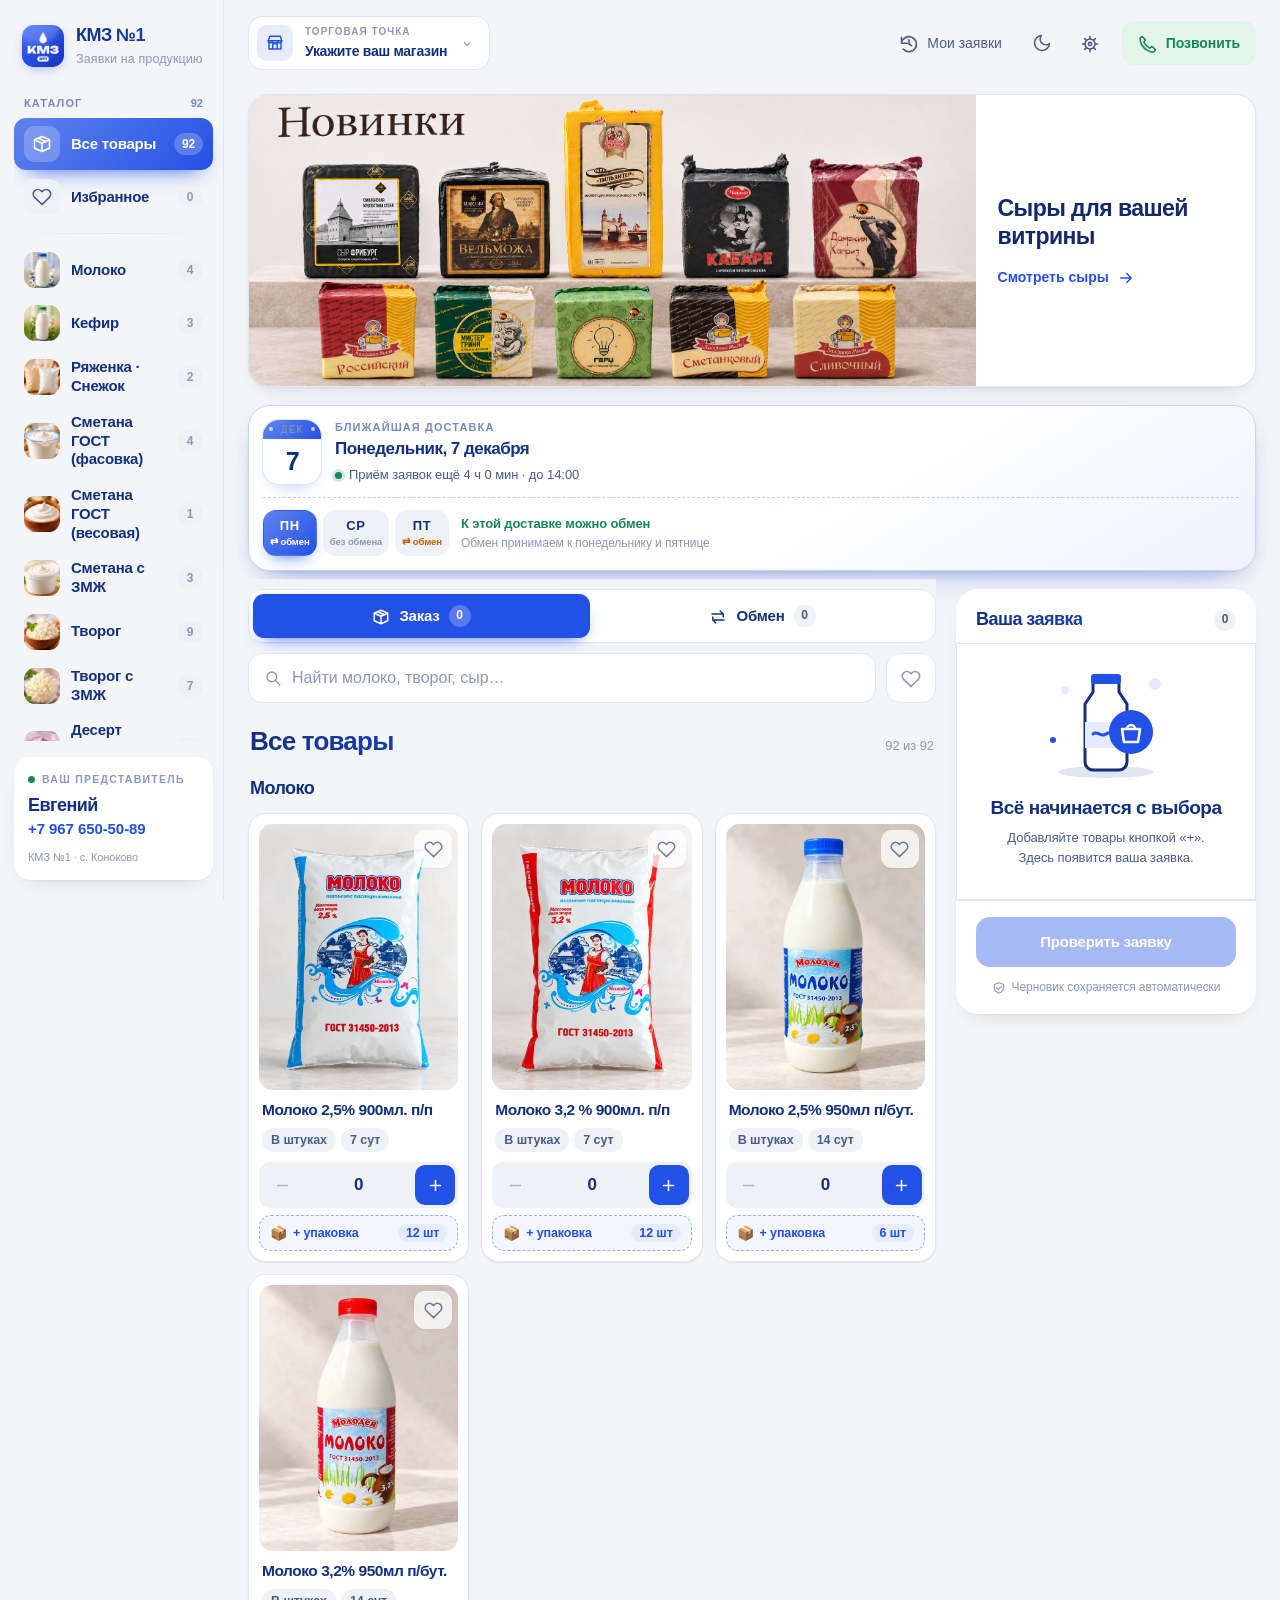
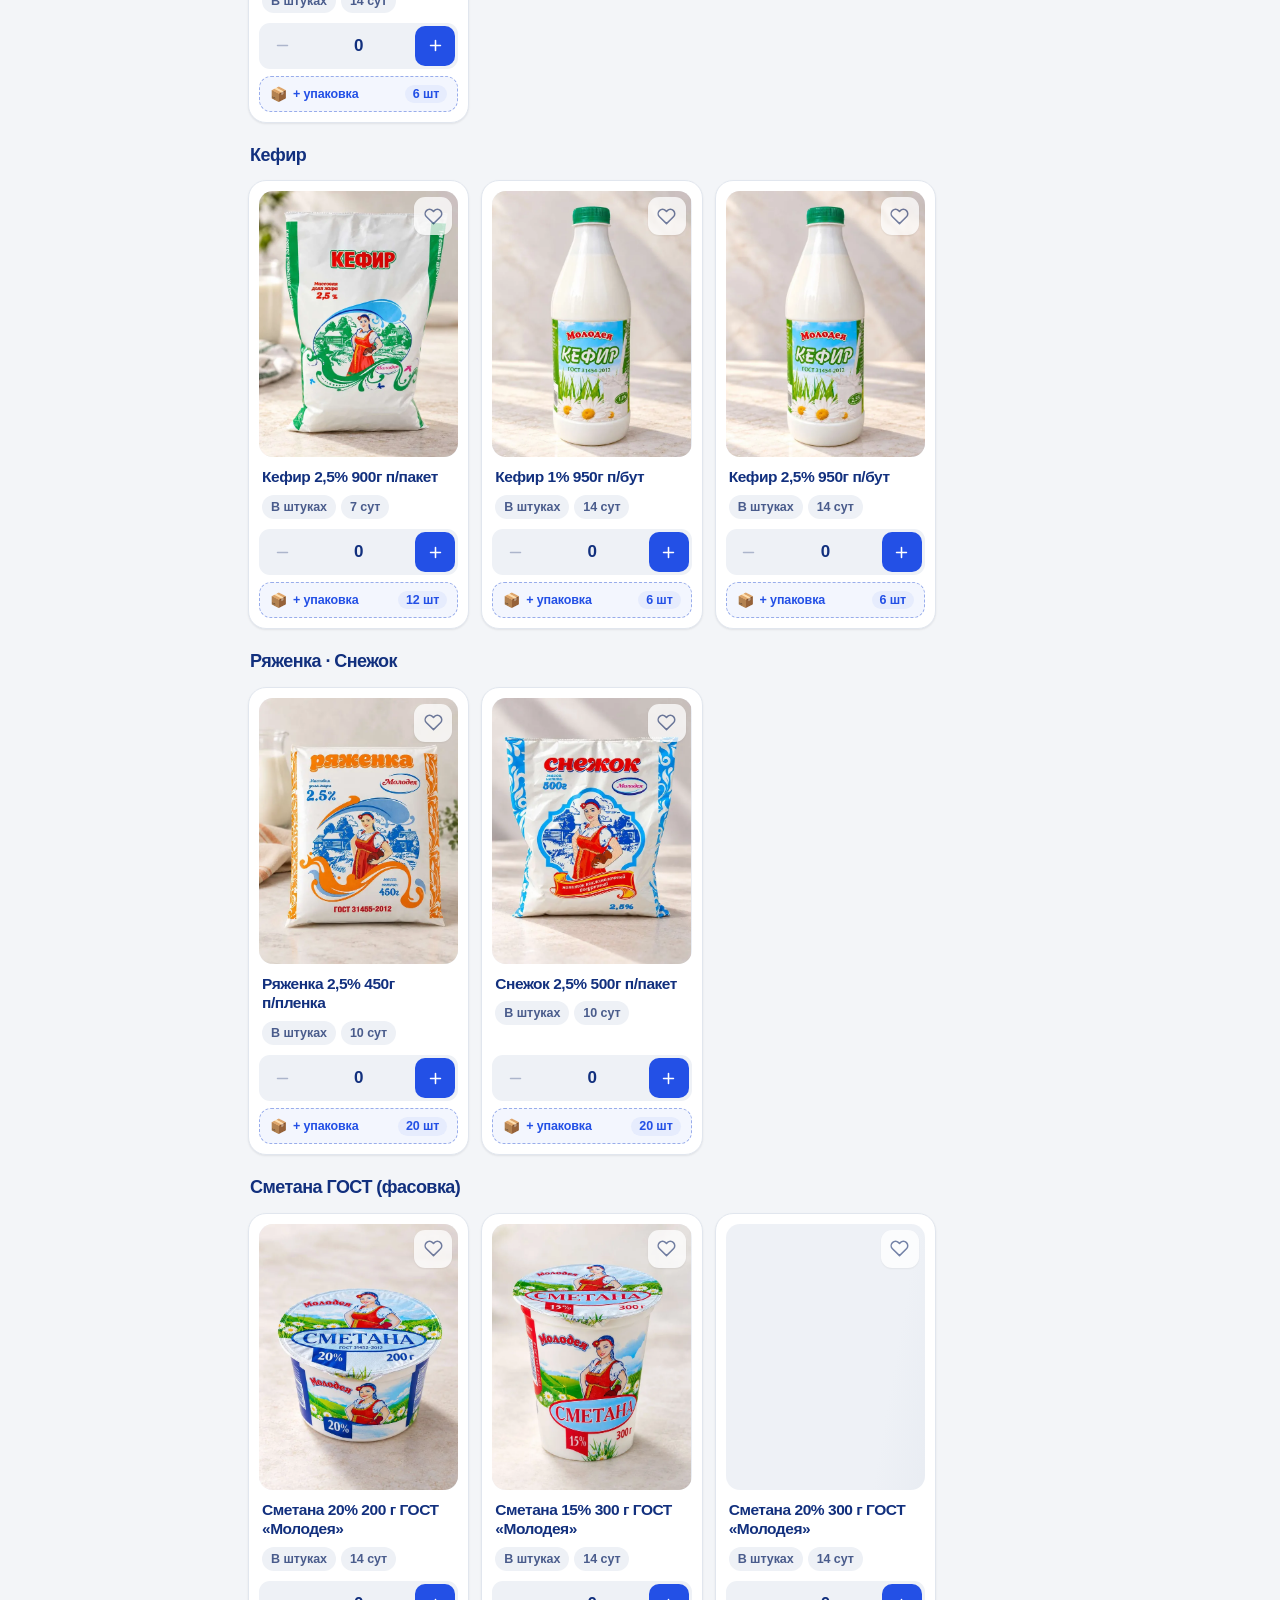
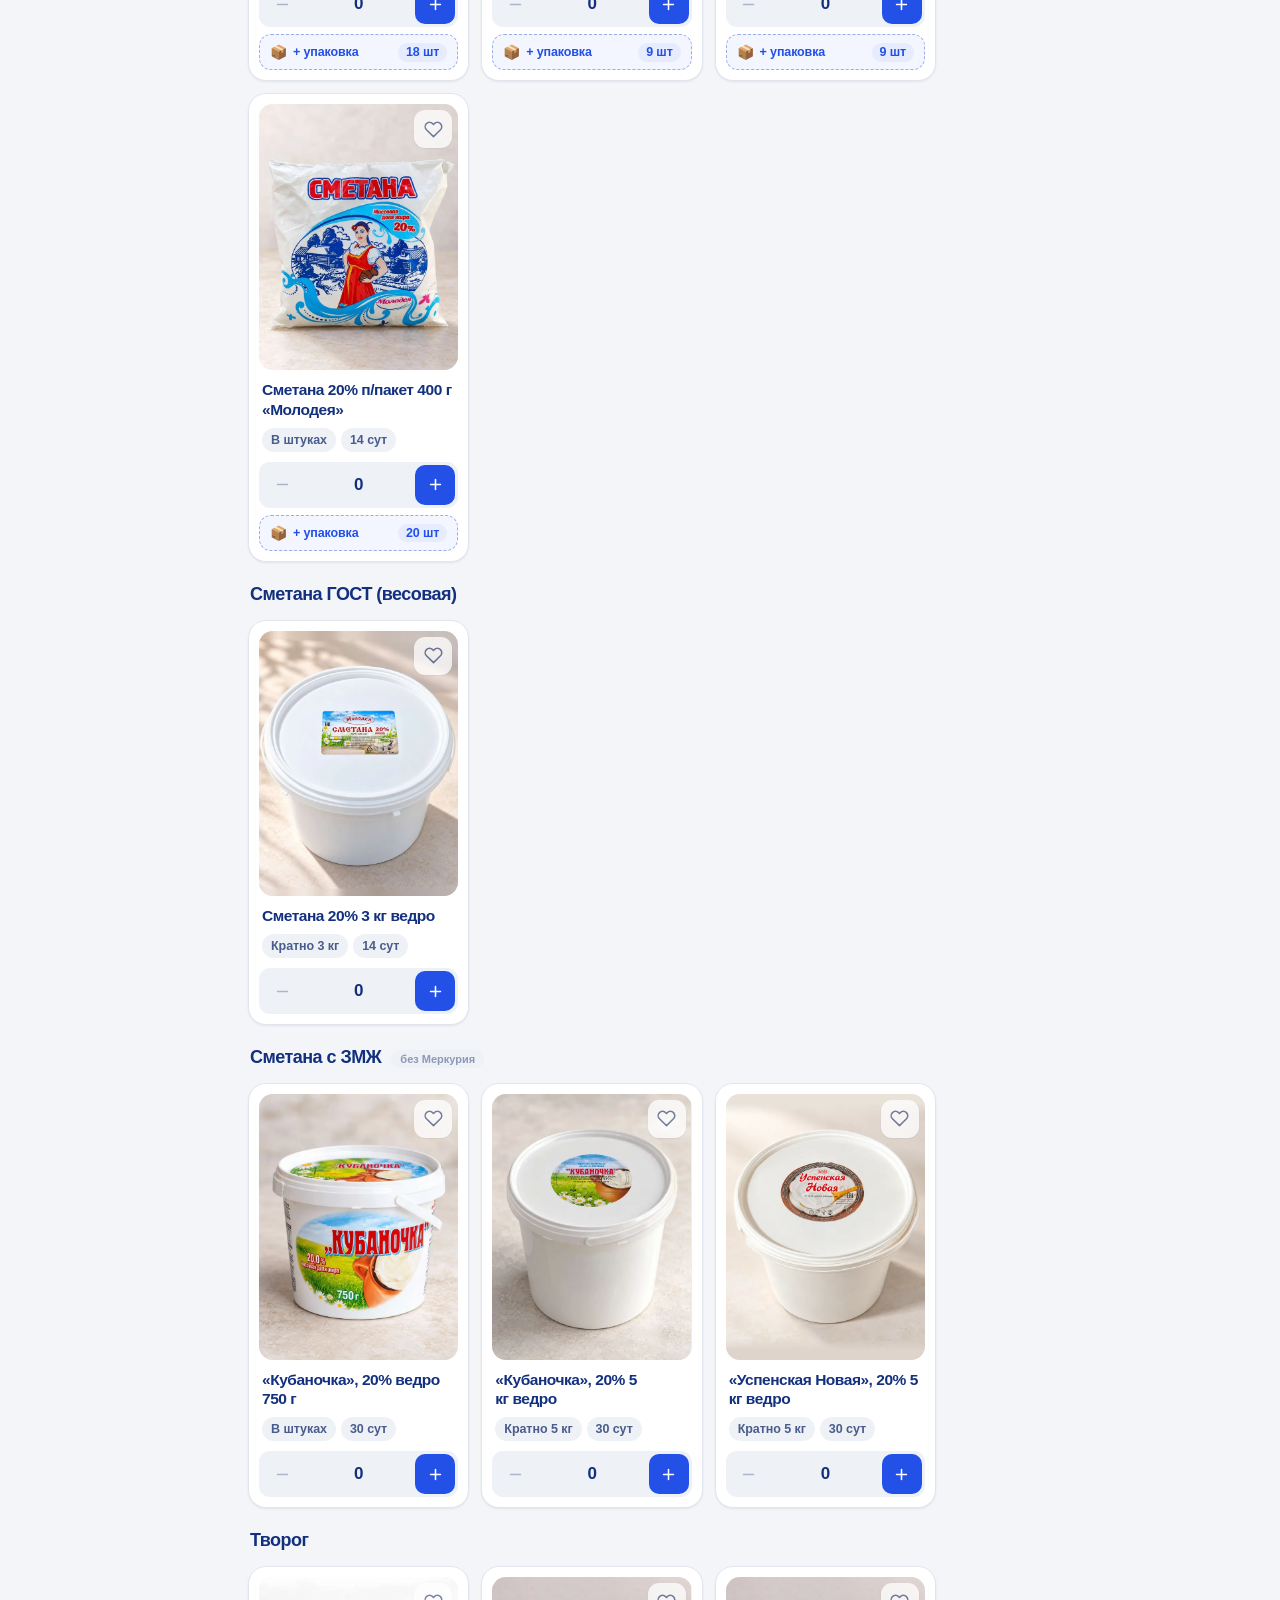
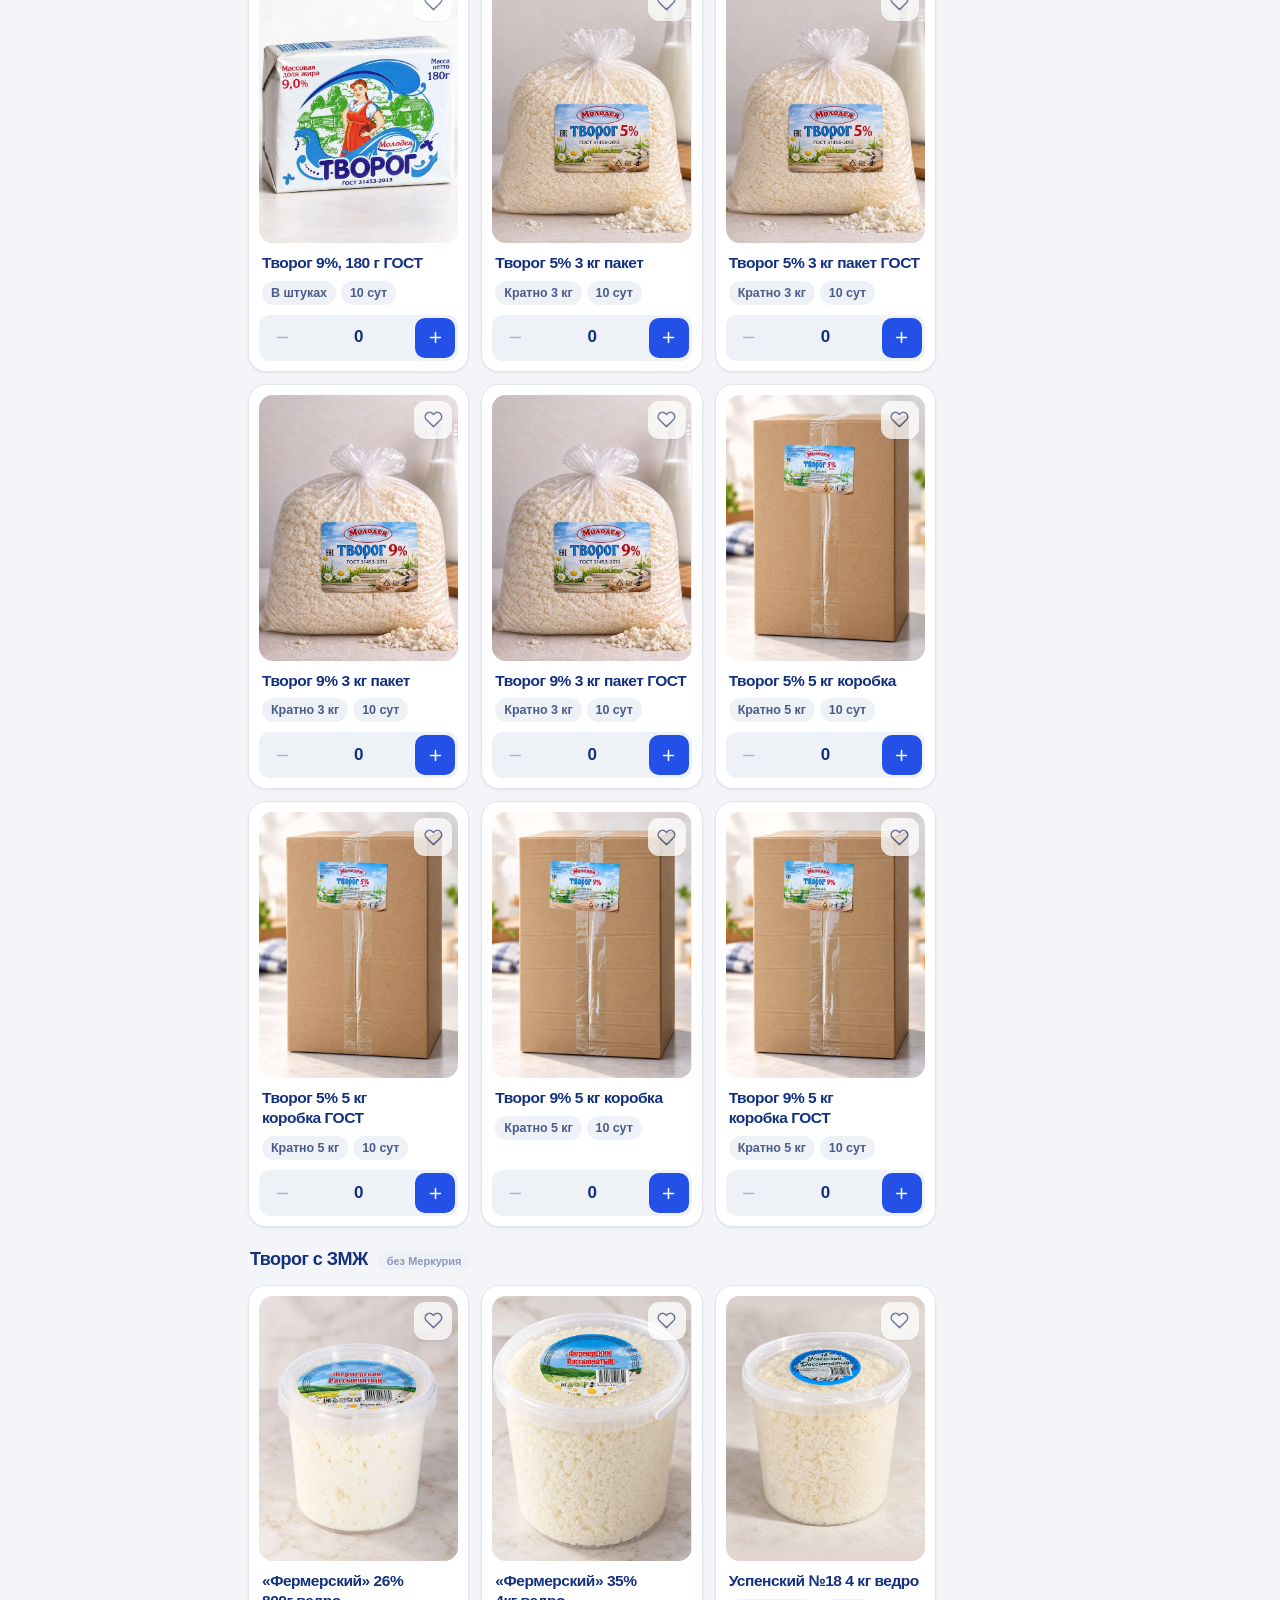
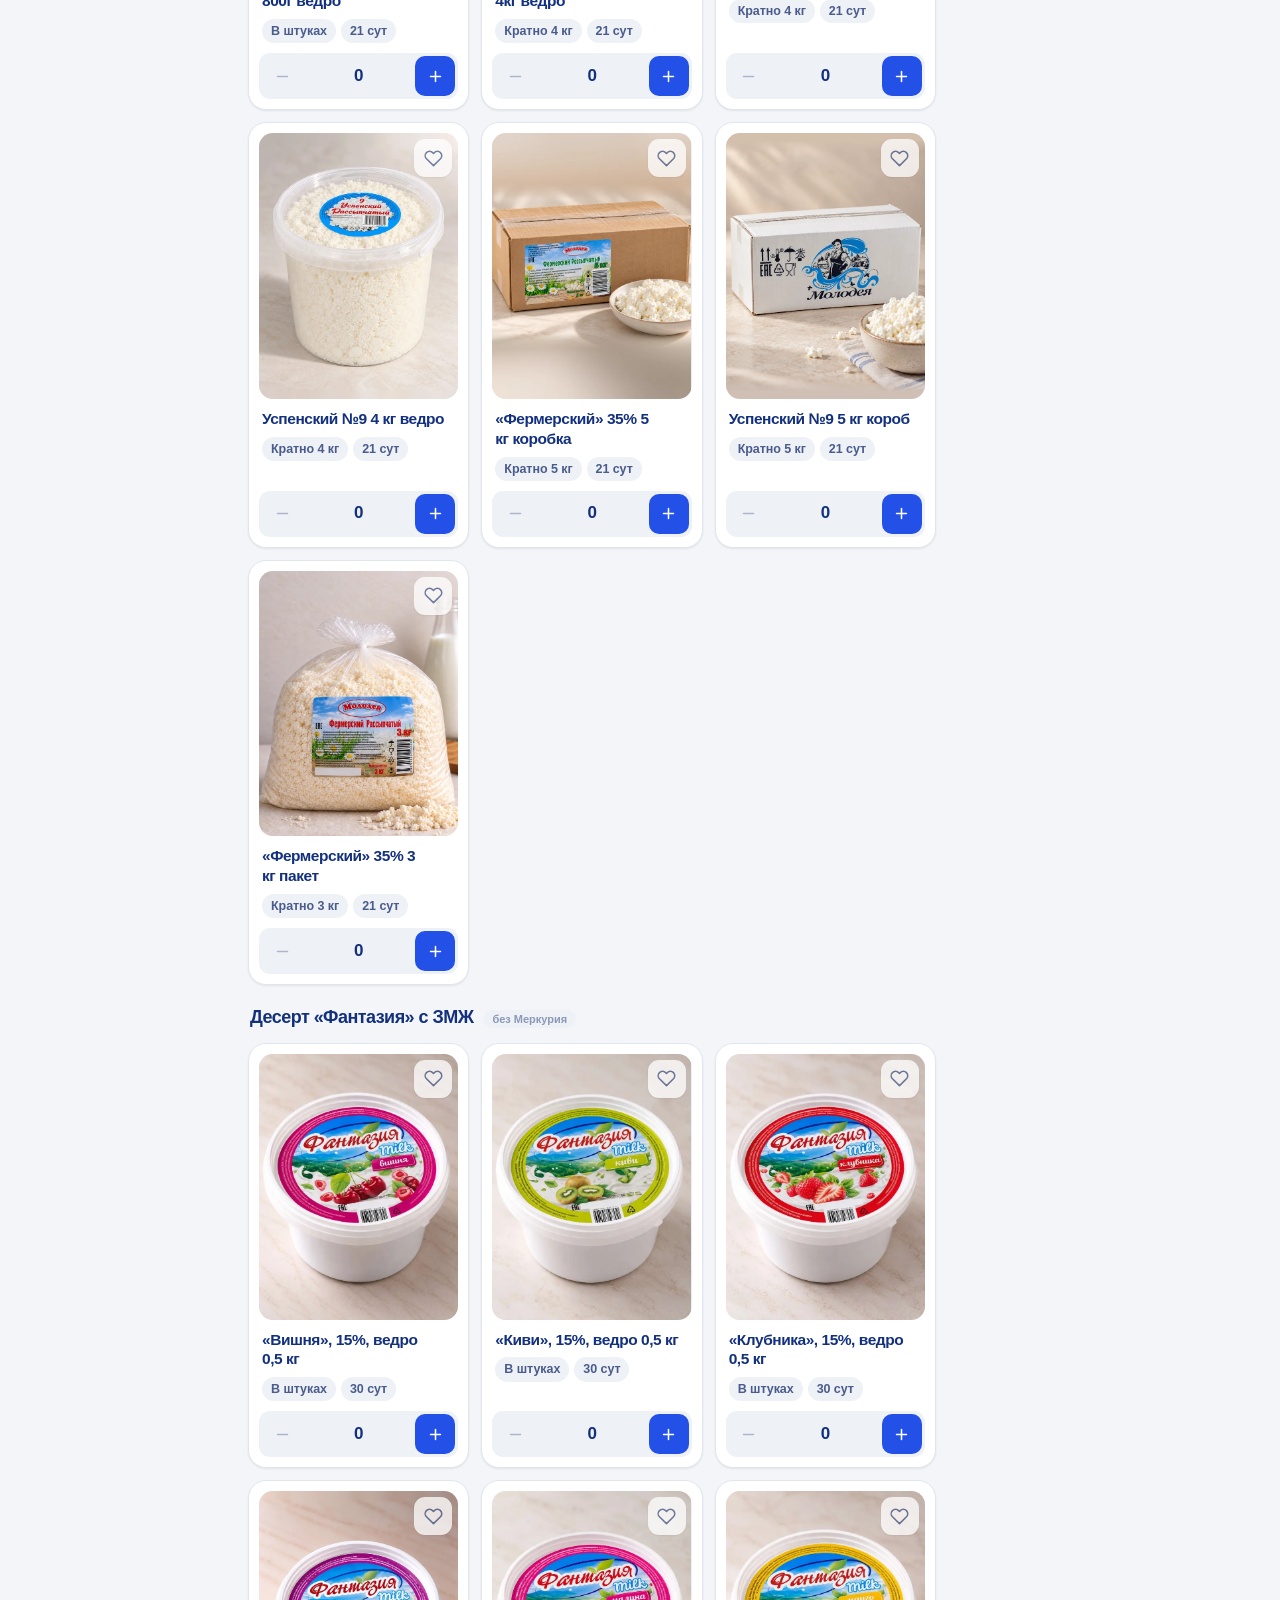
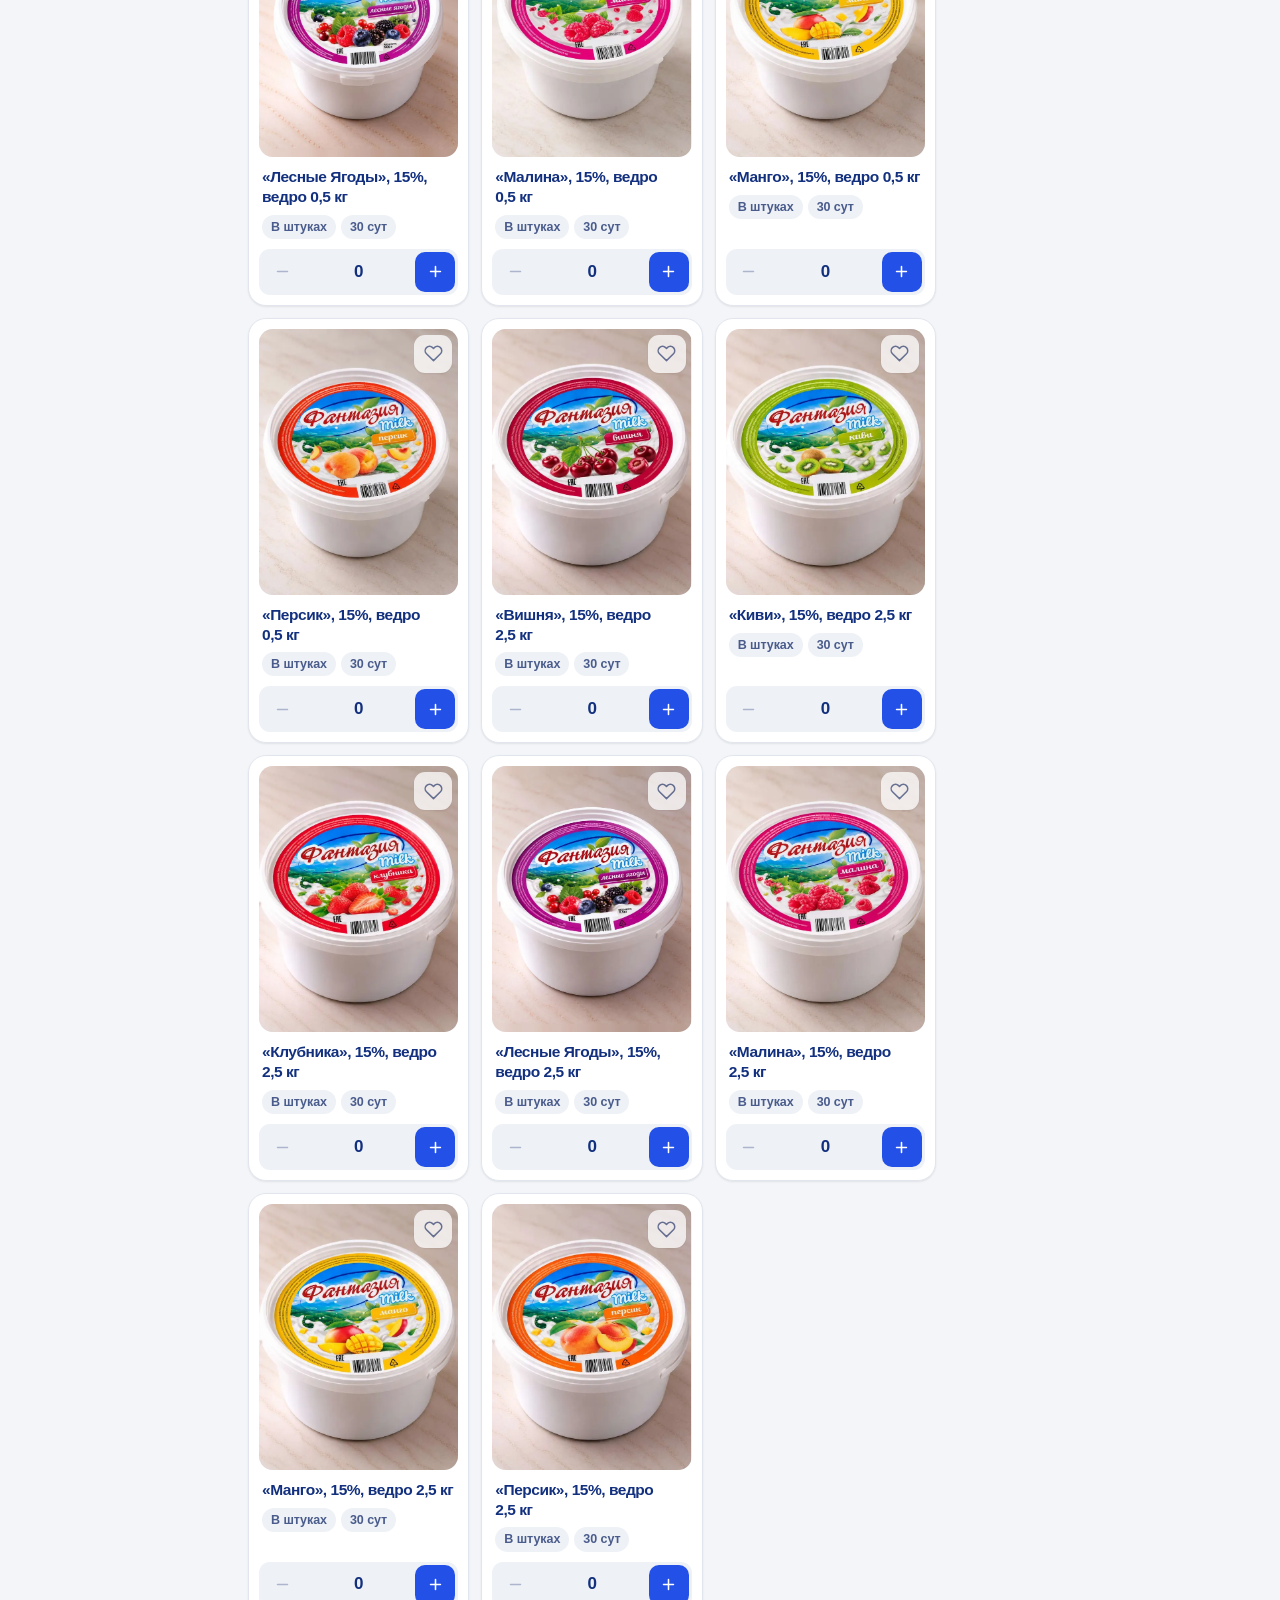
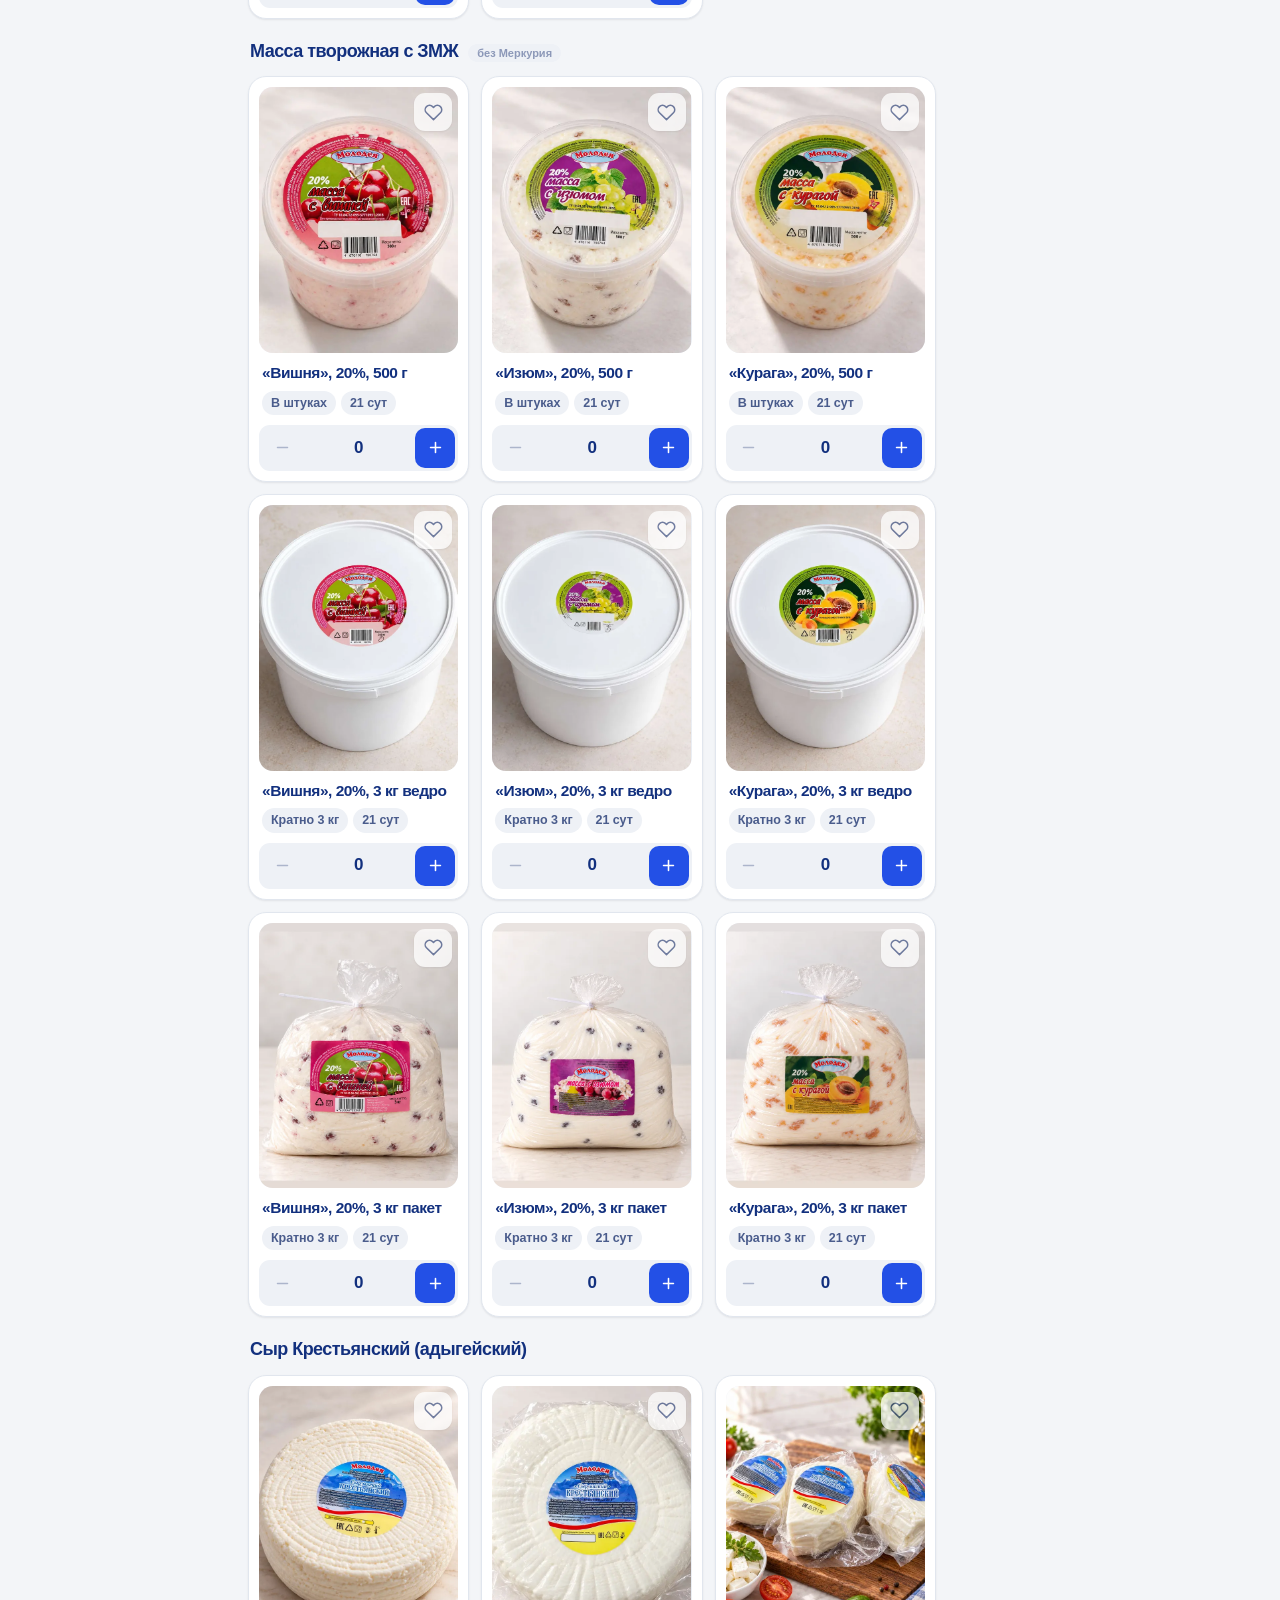
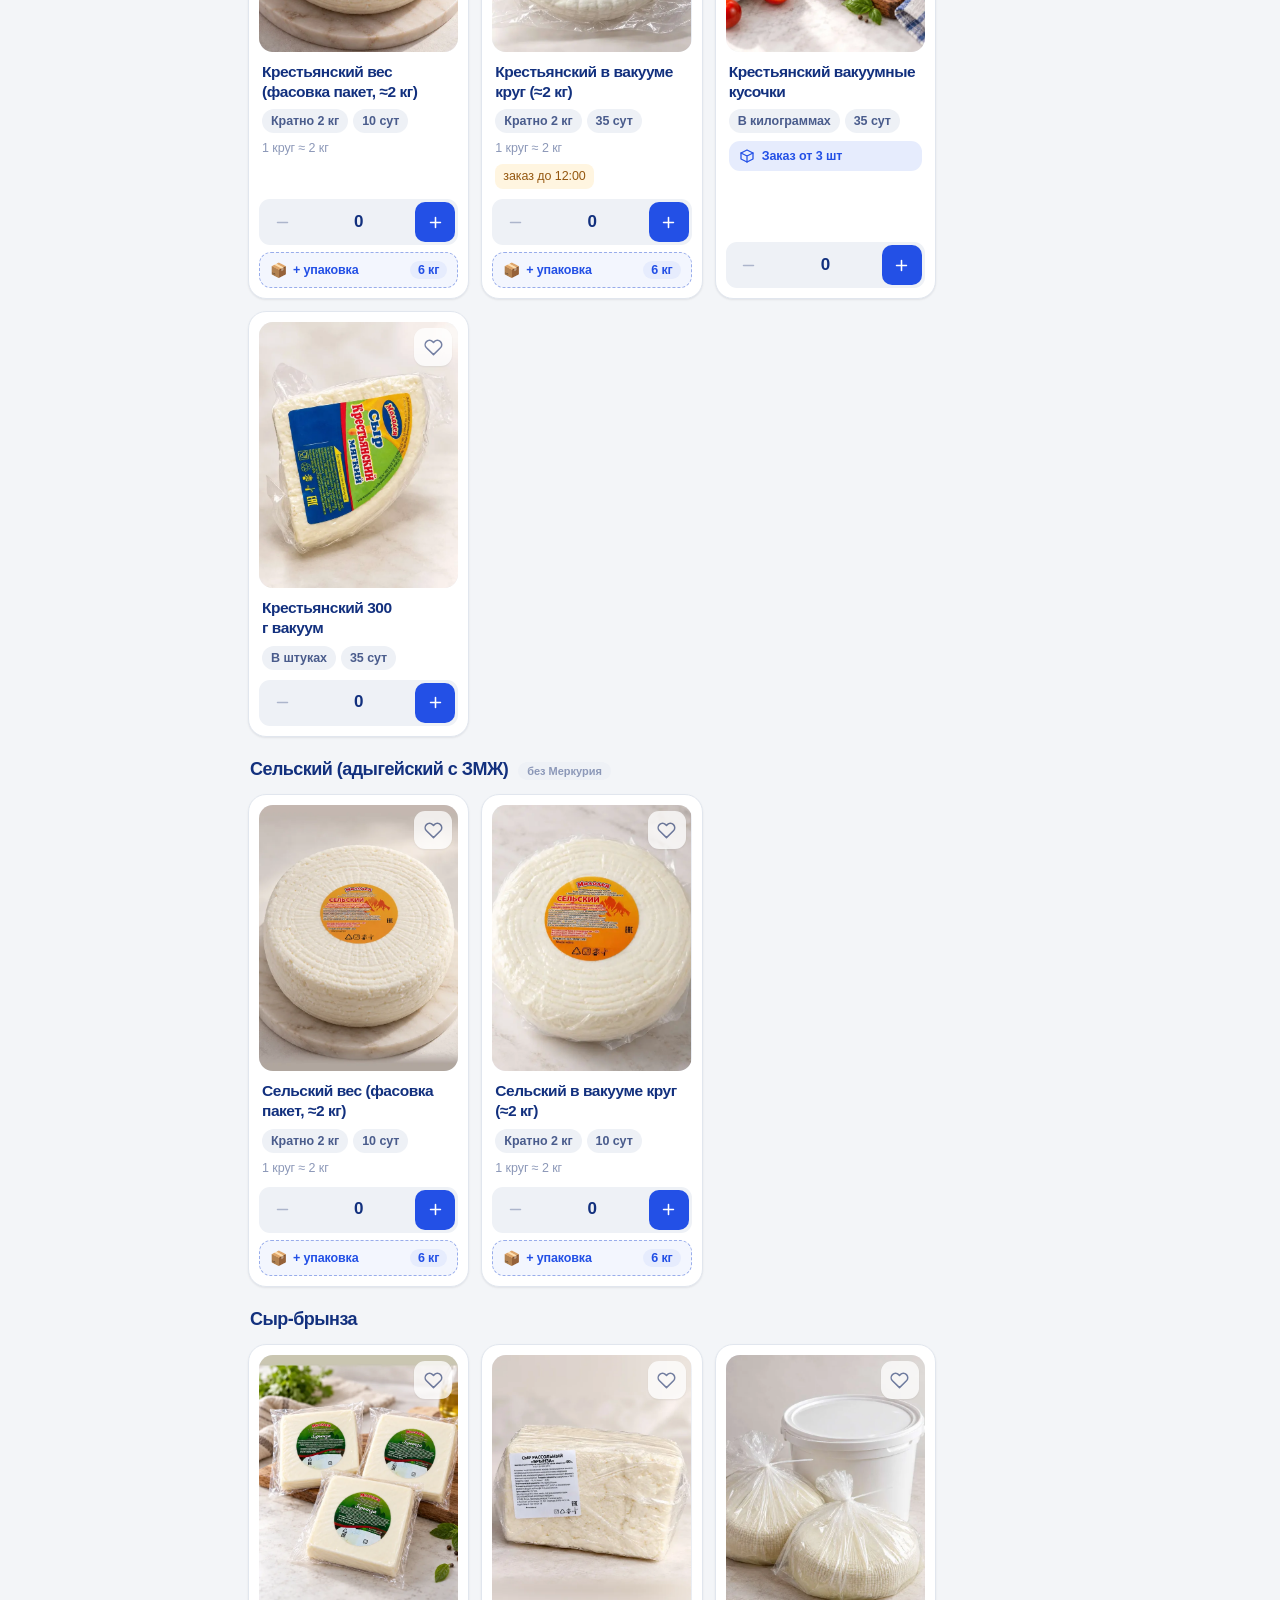
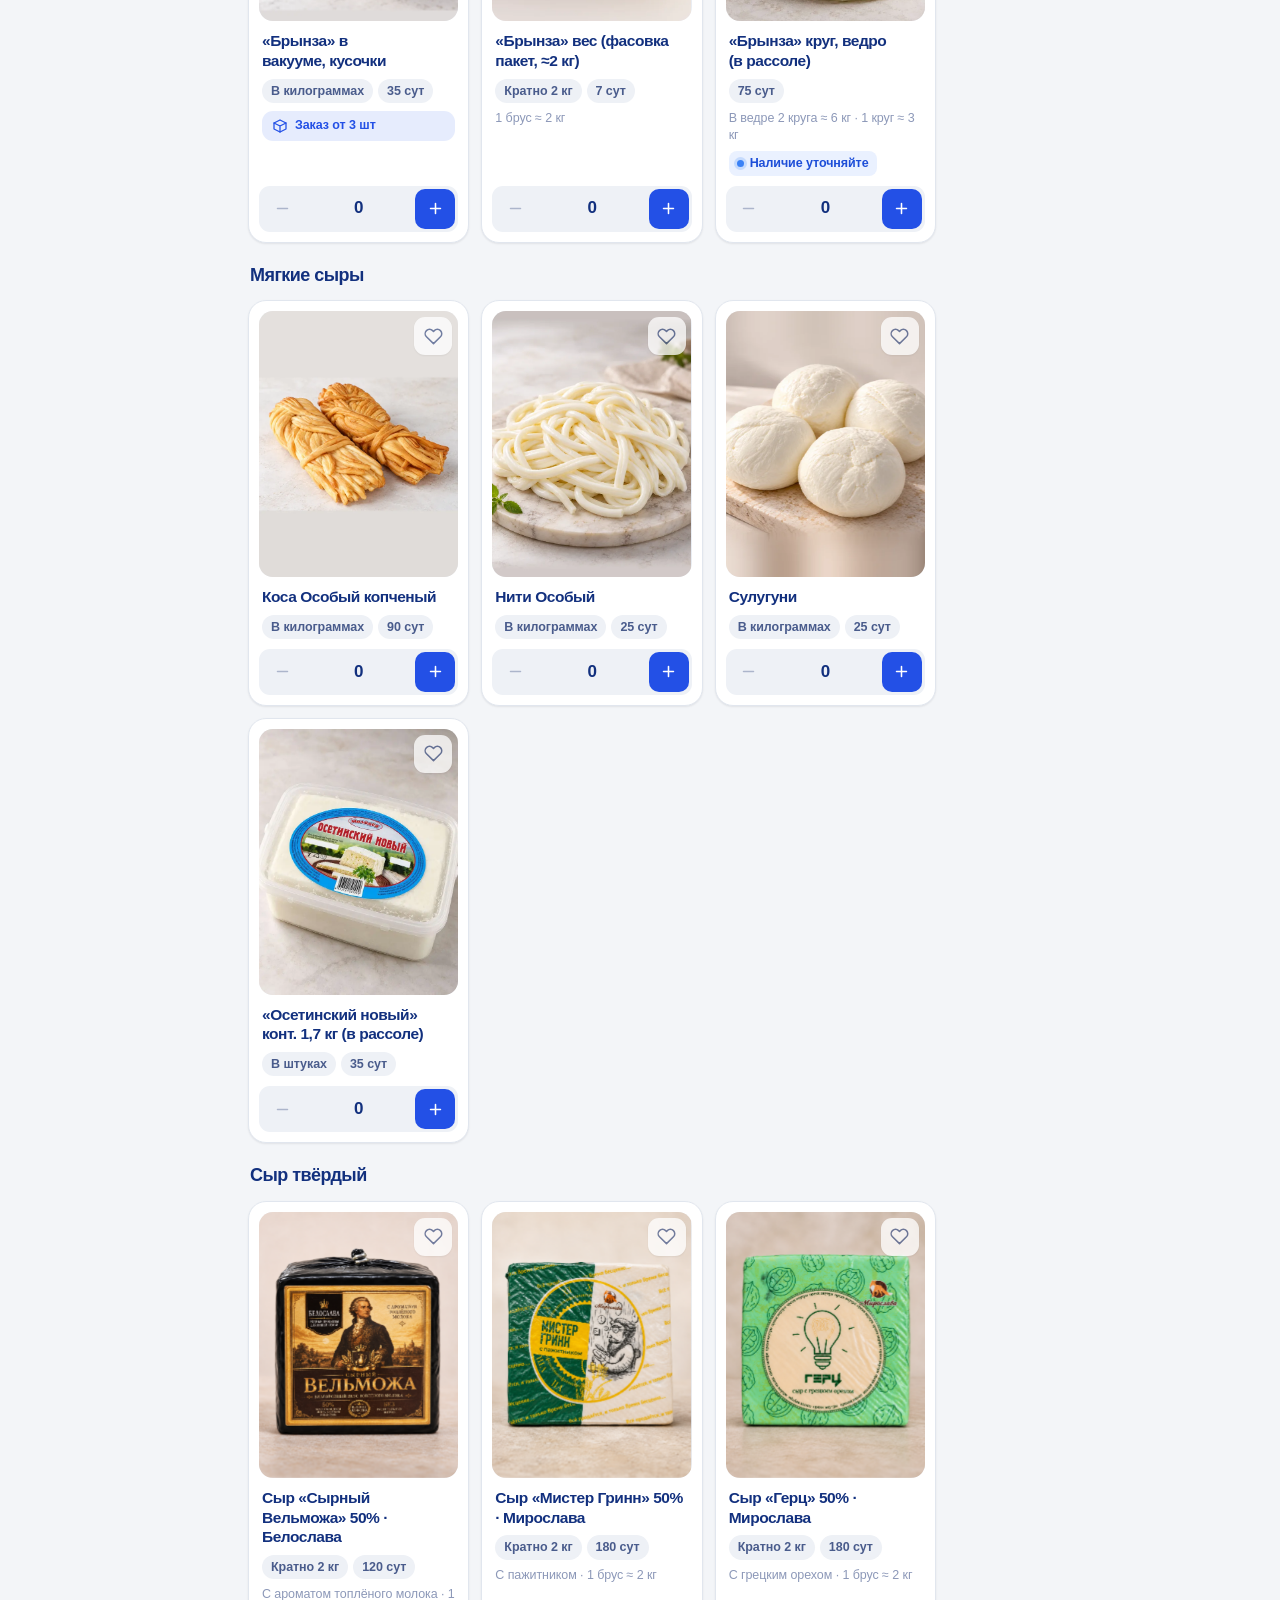
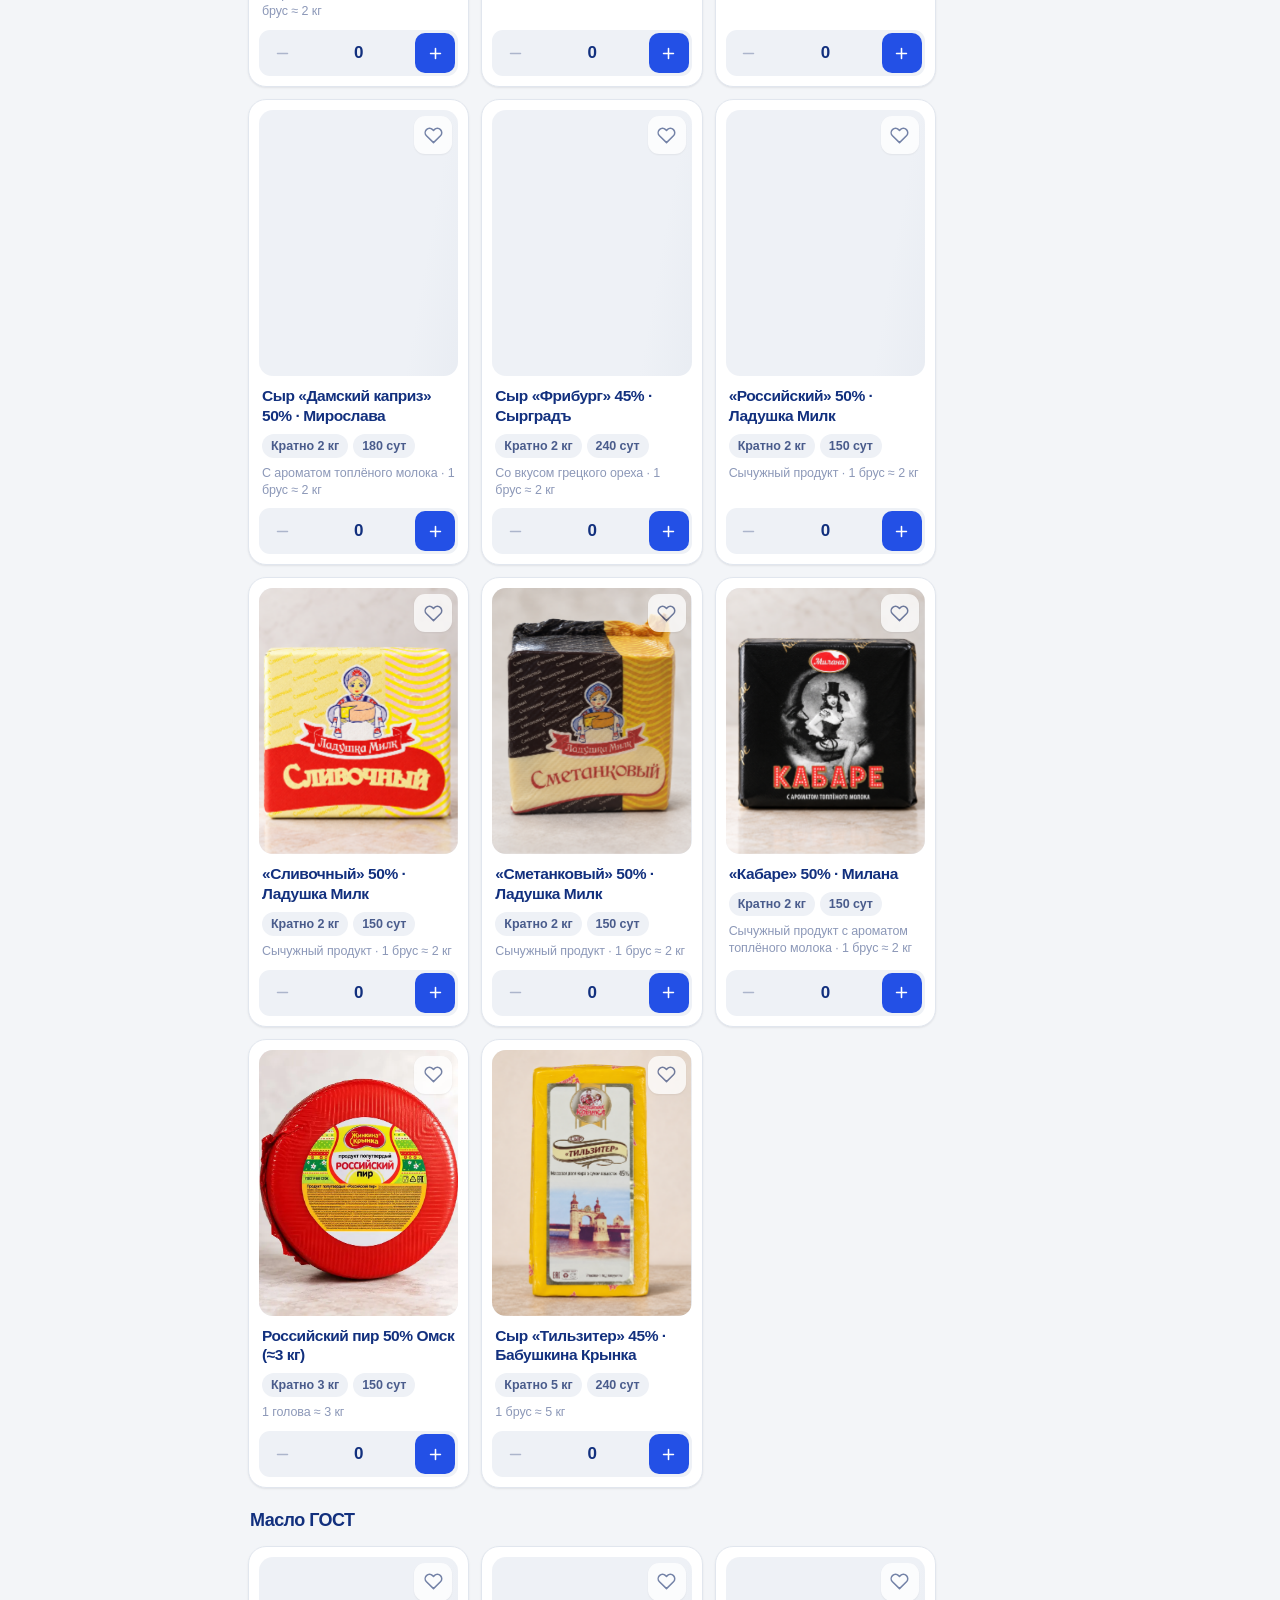
==== commit 26e517eb: "Добавить плашку новинок с переходом к твердым сырам" ====
--- a/index.html
+++ b/index.html
@@ -1172,6 +1172,7 @@
 .product-min,.nx-lock,.late-note,.cutbar.late{border-radius:var(--r-sm)}
 </style>
 <link rel="stylesheet" href="./мобильный_вид.css">
+<link rel="stylesheet" href="плашка_новинок.css">
 </head>
 <body>
 <div class="splash" id="splash" hidden><img src="img/a682cd8208.png" alt=""><b>КМЗ №1</b><small>Заявки на продукцию</small><i></i></div><script>(function(){try{if((window.matchMedia&&matchMedia("(display-mode: standalone)").matches)||navigator.standalone){var s=document.getElementById("splash");s.hidden=false;window.__splashT=Date.now();}}catch(e){}})();</script>
@@ -1195,7 +1196,11 @@
       <div id="storage-warning" class="notice warning" role="status" hidden></div>
       <div id="conflict-warning" class="notice warning" role="alert" hidden>Данные изменены в другой вкладке. <button data-action="reload-state">Загрузить изменения</button></div>
       <div id="catalog-update" class="notice" role="status" hidden>Доступен обновлённый каталог. <button data-action="apply-update">Применить обновление</button></div>
-      <div class="cutbar" id="cutbar" hidden></div><div class="page-intro"><div><div class="eyebrow">ЗАКАЗ И ОБМЕН</div><h1>Новая заявка<span>.</span></h1><p>Всё нужное для вашей торговой точки.</p></div><div class="delivery"><span class="dday" id="delivery-day"><span data-icon="truck"></span></span><div><small>Ближайшая доставка</small><strong id="delivery-date">Уточняем дату…</strong><span id="delivery-deadline"></span></div></div></div>
+      <div class="cutbar" id="cutbar" hidden></div><button class="cheese-promo" type="button" data-action="category" data-category="tverdye" aria-label="Новинки — перейти в категорию Сыр твёрдый">
+        <img class="cheese-promo__image" src="img/Новинки_сыров.png" width="1983" height="793" alt="Новинки: Фрибург, Сырный Вельможа, Тильзитер, Кабаре, Дамский каприз, Российский, Мистер Гринн, Герц, Сметанковый и Сливочный" fetchpriority="high">
+        <span class="cheese-promo__copy"><span class="cheese-promo__title">Сыры для вашей витрины</span><span class="cheese-promo__link">Смотреть сыры <svg viewBox="0 0 24 24" aria-hidden="true"><path d="M5 12h14M13 6l6 6-6 6"/></svg></span></span>
+      </button>
+      <div class="page-intro"><div><div class="eyebrow">ЗАКАЗ И ОБМЕН</div><h1>Новая заявка<span>.</span></h1><p>Всё нужное для вашей торговой точки.</p></div><div class="delivery"><span class="dday" id="delivery-day"><span data-icon="truck"></span></span><div><small>Ближайшая доставка</small><strong id="delivery-date">Уточняем дату…</strong><span id="delivery-deadline"></span></div></div></div>
       <div id="repeat-box" hidden></div><div class="workspace">
         <main class="catalog" id="catalog-panel">
           <div class="catalog-tools"><div class="mode-tabs" role="group" aria-label="Тип заявки"><button data-action="mode" data-mode="order" class="active" aria-pressed="true"><span data-icon="box"></span>Заказ <span id="order-count" class="counter">0</span></button><button data-action="mode" data-mode="exch" class="return-tab" aria-pressed="false"><span data-icon="exchange"></span>Обмен <span id="exchange-count" class="counter">0</span></button></div><div class="search-row"><label class="search"><span data-icon="search"></span><input id="search" type="search" autocomplete="off" placeholder="Найти молоко, творог, сыр…" aria-label="Поиск товаров"><button id="search-clear" data-action="clear-search" type="button" aria-label="Очистить поиск" hidden><span data-icon="close"></span></button></label><button class="favorite-filter icon-button" data-action="favorites" aria-label="Показать избранное" aria-pressed="false"><span data-icon="heart"></span></button></div><nav id="mobile-categories" class="mobile-categories" aria-label="Категории товаров"></nav></div>
--- a/плашка_новинок.css
+++ b/плашка_новинок.css
@@ -0,0 +1,26 @@
+/* Плашка перед доставкой: исходное фото целиком, вся карточка ведет к сырам. */
+.cheese-promo{
+  display:grid;grid-template-columns:minmax(0,2.6fr) minmax(190px,1fr);
+  align-items:stretch;width:100%;padding:0;margin:0 0 18px;overflow:hidden;
+  text-align:left;border:1px solid var(--line);border-radius:20px;
+  background:var(--card);color:var(--ink);box-shadow:var(--shadow);
+  transition:border-color .18s,box-shadow .18s;
+}
+.cheese-promo__image{display:block;width:100%;height:auto;align-self:center}
+.cheese-promo__copy{display:flex;flex-direction:column;justify-content:center;align-items:flex-start;gap:17px;padding:22px}
+.cheese-promo__title{font-size:clamp(18px,1.8vw,25px);font-weight:650;line-height:1.25;letter-spacing:-.025em;max-width:240px}
+.cheese-promo__link{display:inline-flex;align-items:center;gap:8px;color:var(--acc);font-size:14px;line-height:1.35;font-weight:650}
+.cheese-promo__link svg{width:18px;height:18px;flex:none}
+.cheese-promo:focus-visible{outline:3px solid var(--acc);outline-offset:4px}
+@media(hover:hover){.cheese-promo:hover{border-color:var(--acc);box-shadow:0 7px 26px -16px var(--acc)}}
+@media(max-width:760px){
+  .cheese-promo{display:block;margin-bottom:12px;border-radius:16px}
+  .cheese-promo__copy{flex-direction:row;align-items:center;justify-content:space-between;gap:8px;padding:11px 13px;min-height:44px}
+  .cheese-promo__title{max-width:none;font-size:12px;line-height:1.3;letter-spacing:-.01em;color:var(--ink2)}
+  .cheese-promo__link{font-size:12px;white-space:nowrap;gap:5px}
+  .cheese-promo__link svg{width:16px;height:16px}
+}
+@media(max-width:359px){.cheese-promo__title{max-width:122px}.cheese-promo__copy{padding:9px 11px}}
+html[data-font=large] .cheese-promo__link{font-size:16px}
+@media(max-width:760px){html[data-font=large] .cheese-promo__copy{flex-wrap:wrap}html[data-font=large] .cheese-promo__title{font-size:14px}html[data-font=large] .cheese-promo__link{font-size:14px}}
+@media(prefers-reduced-motion:reduce){.cheese-promo{transition:none}}
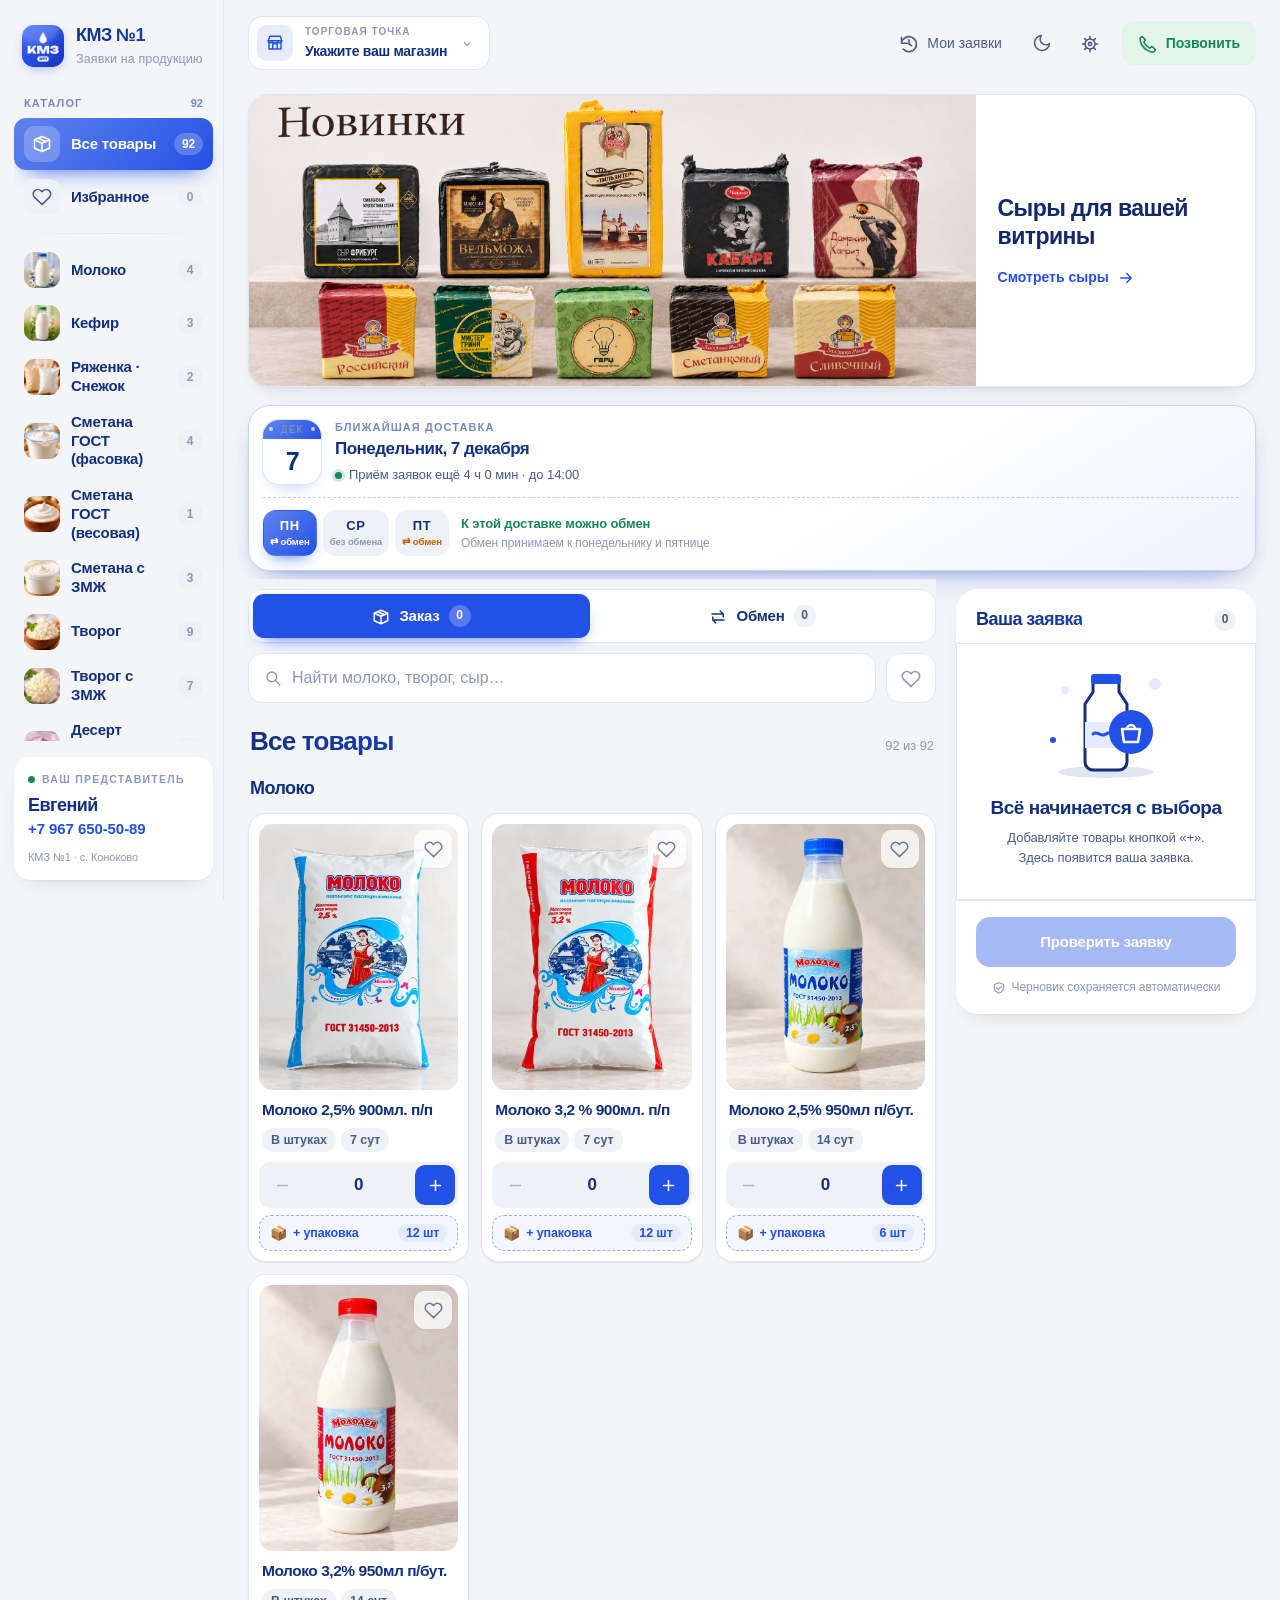
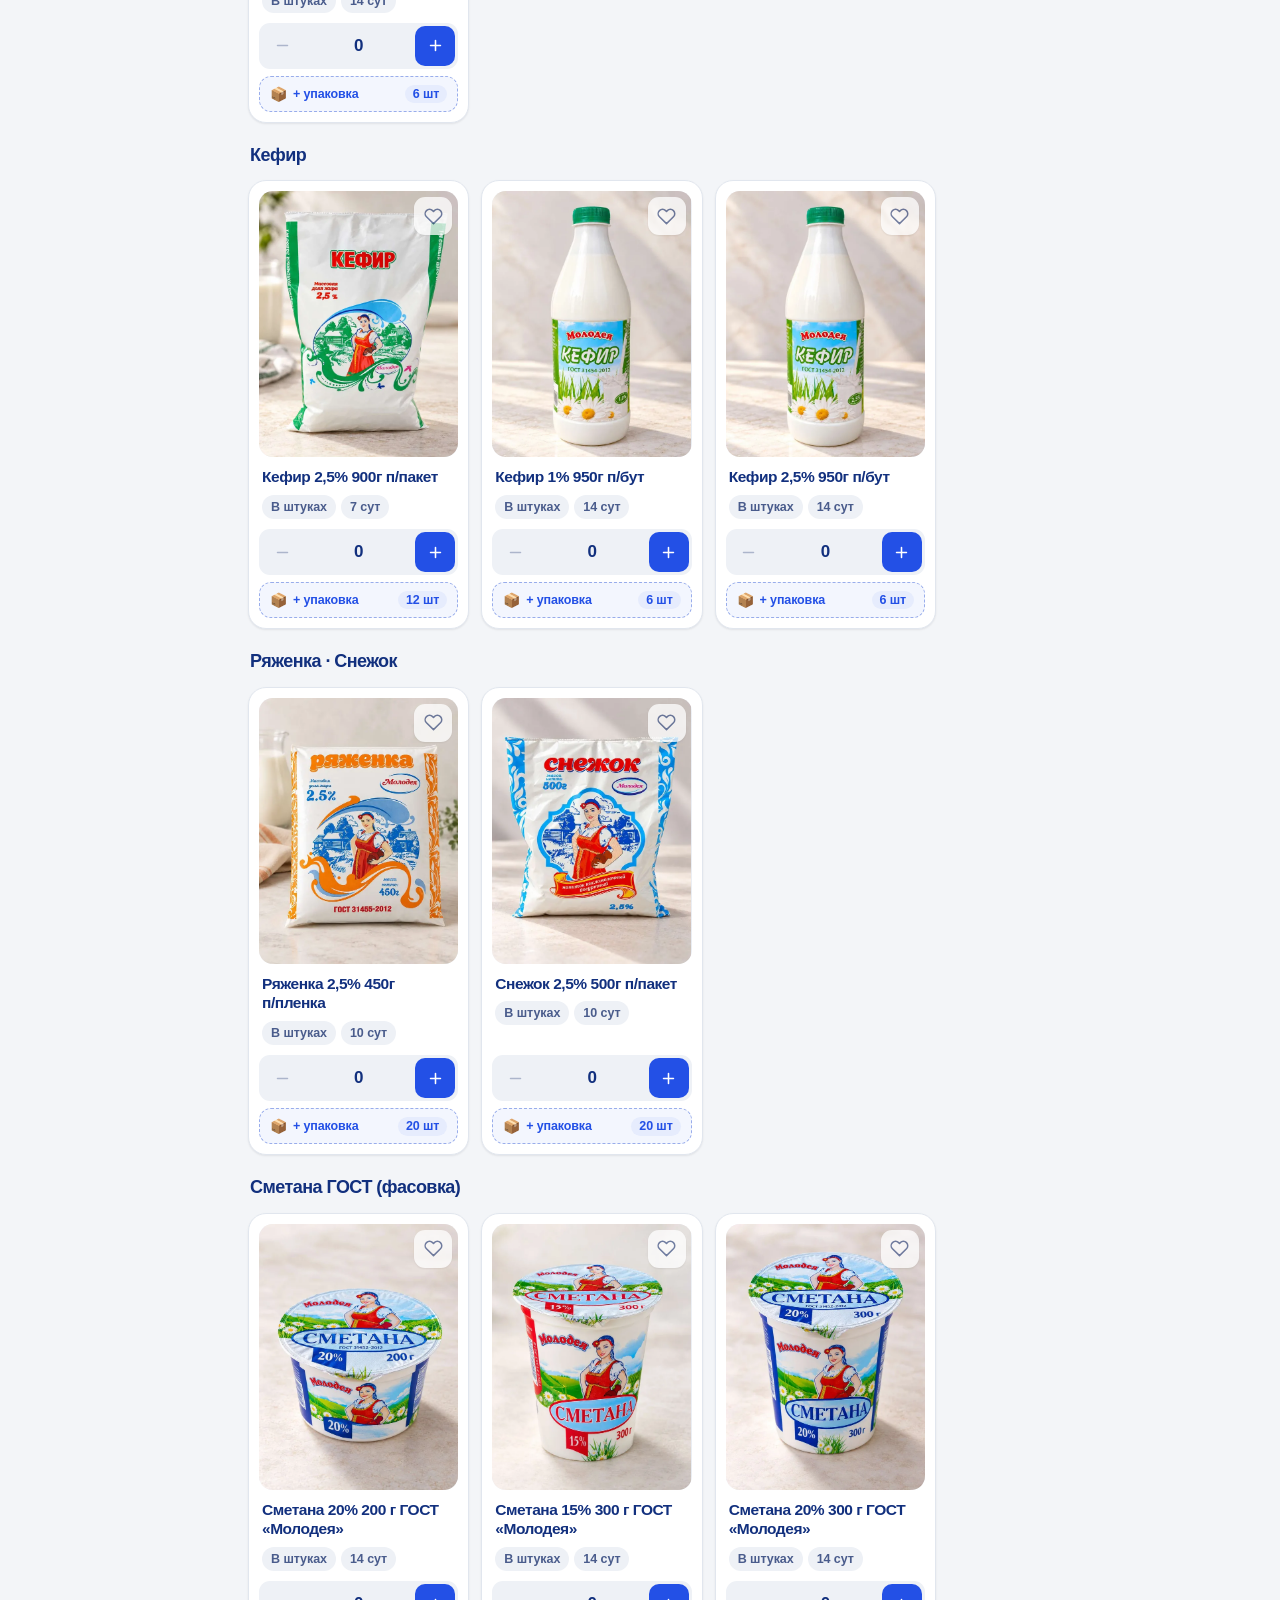
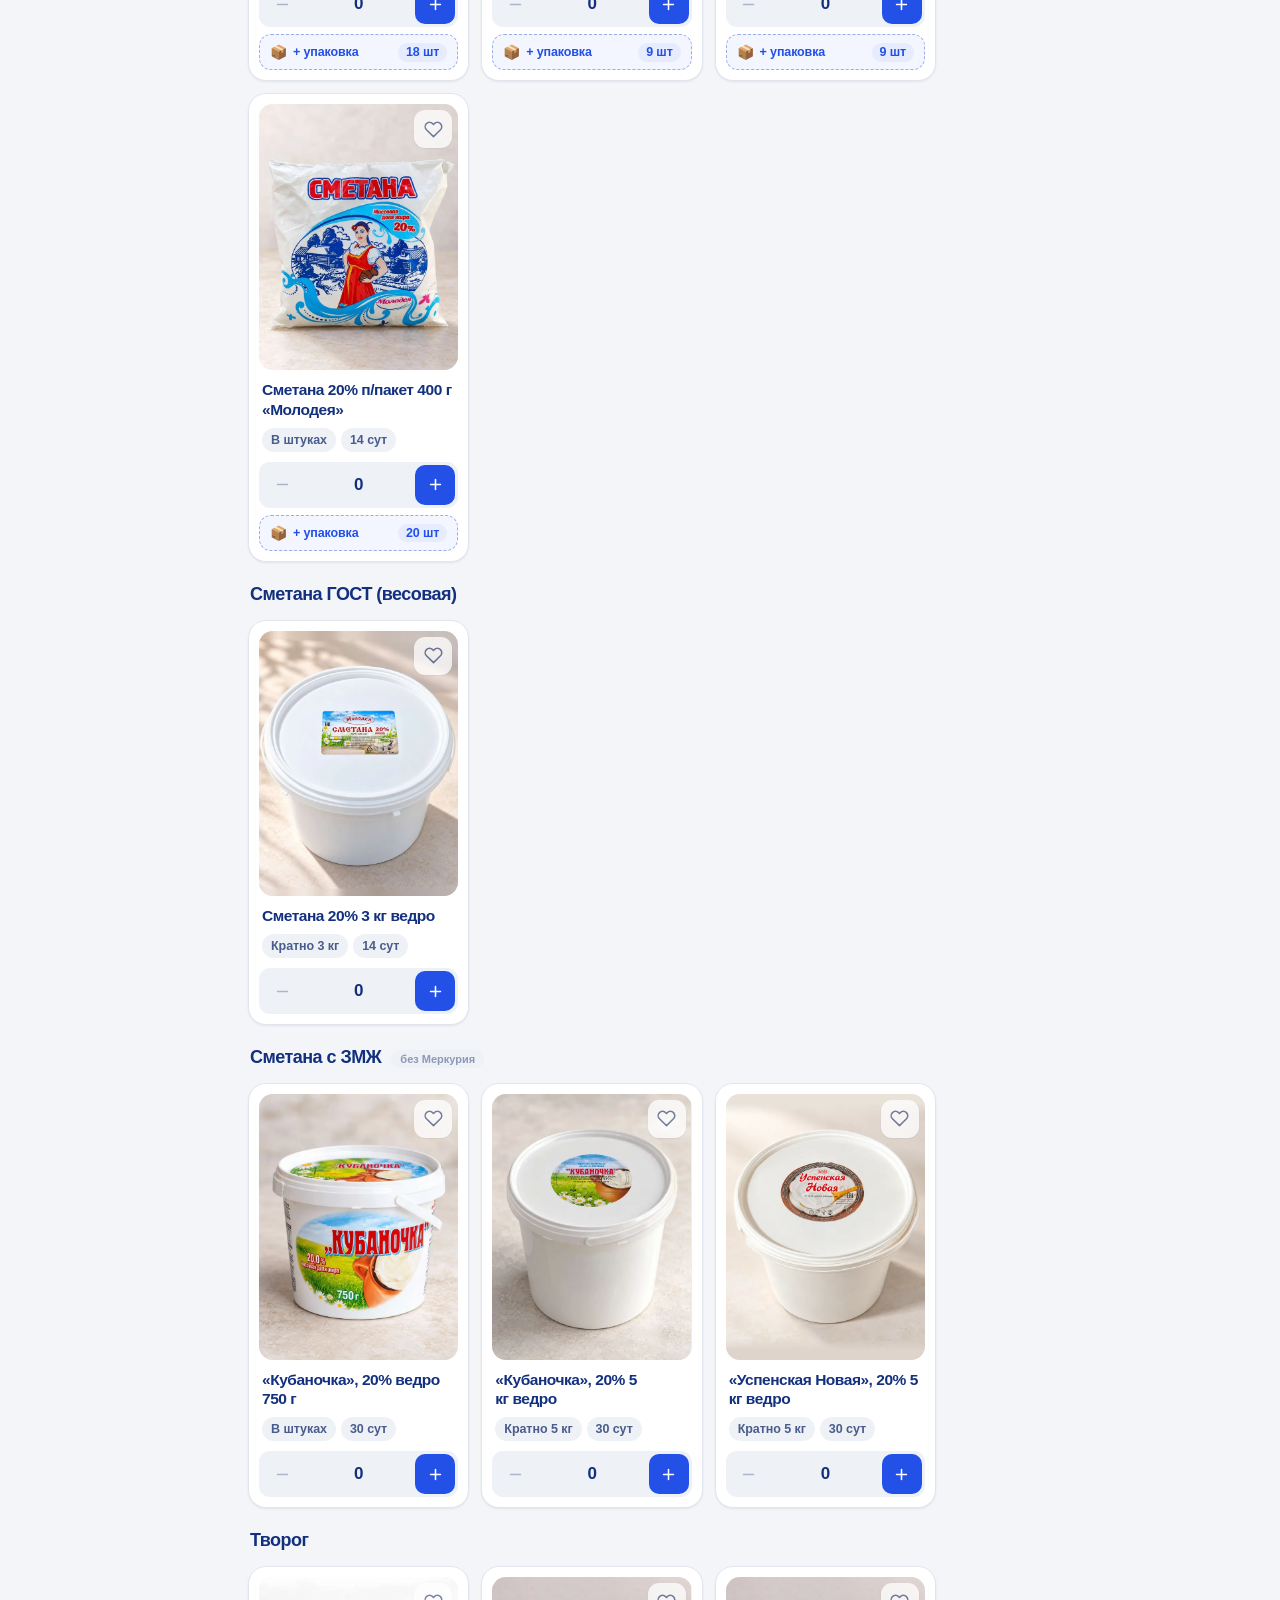
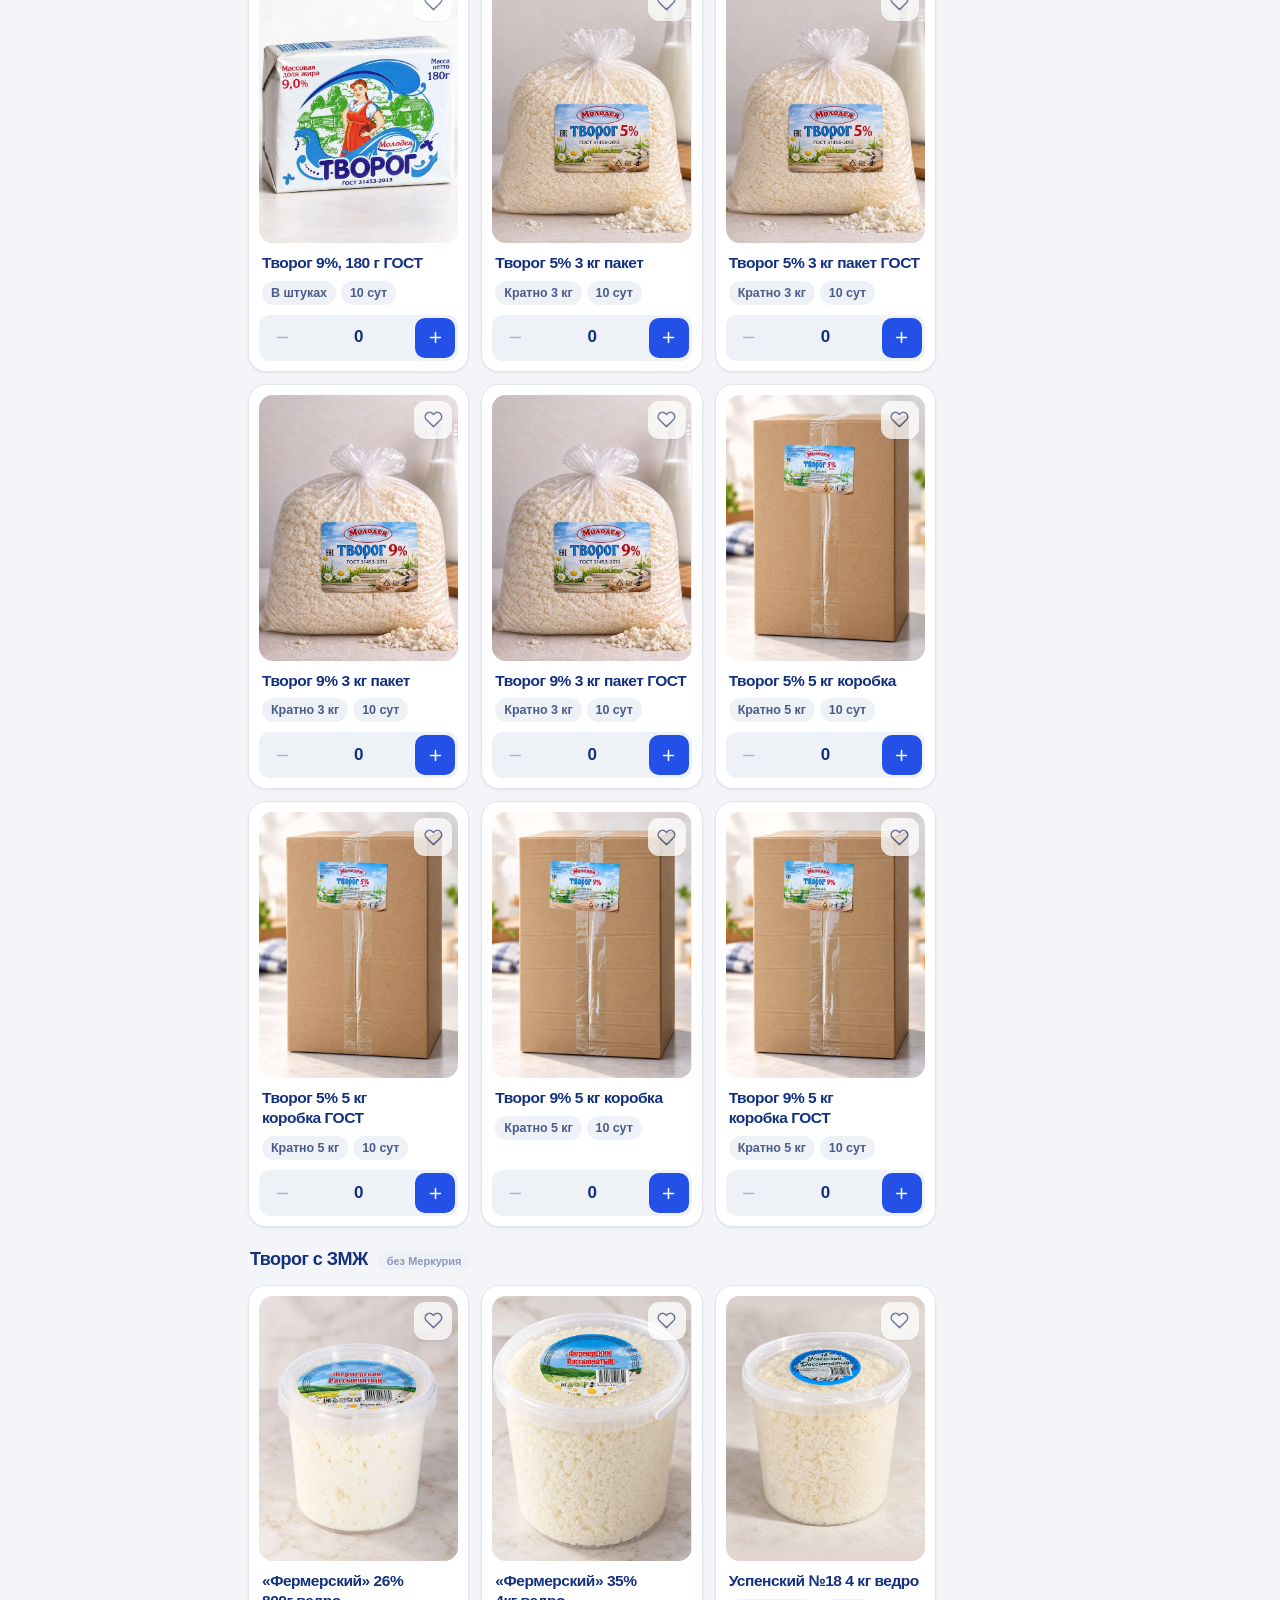
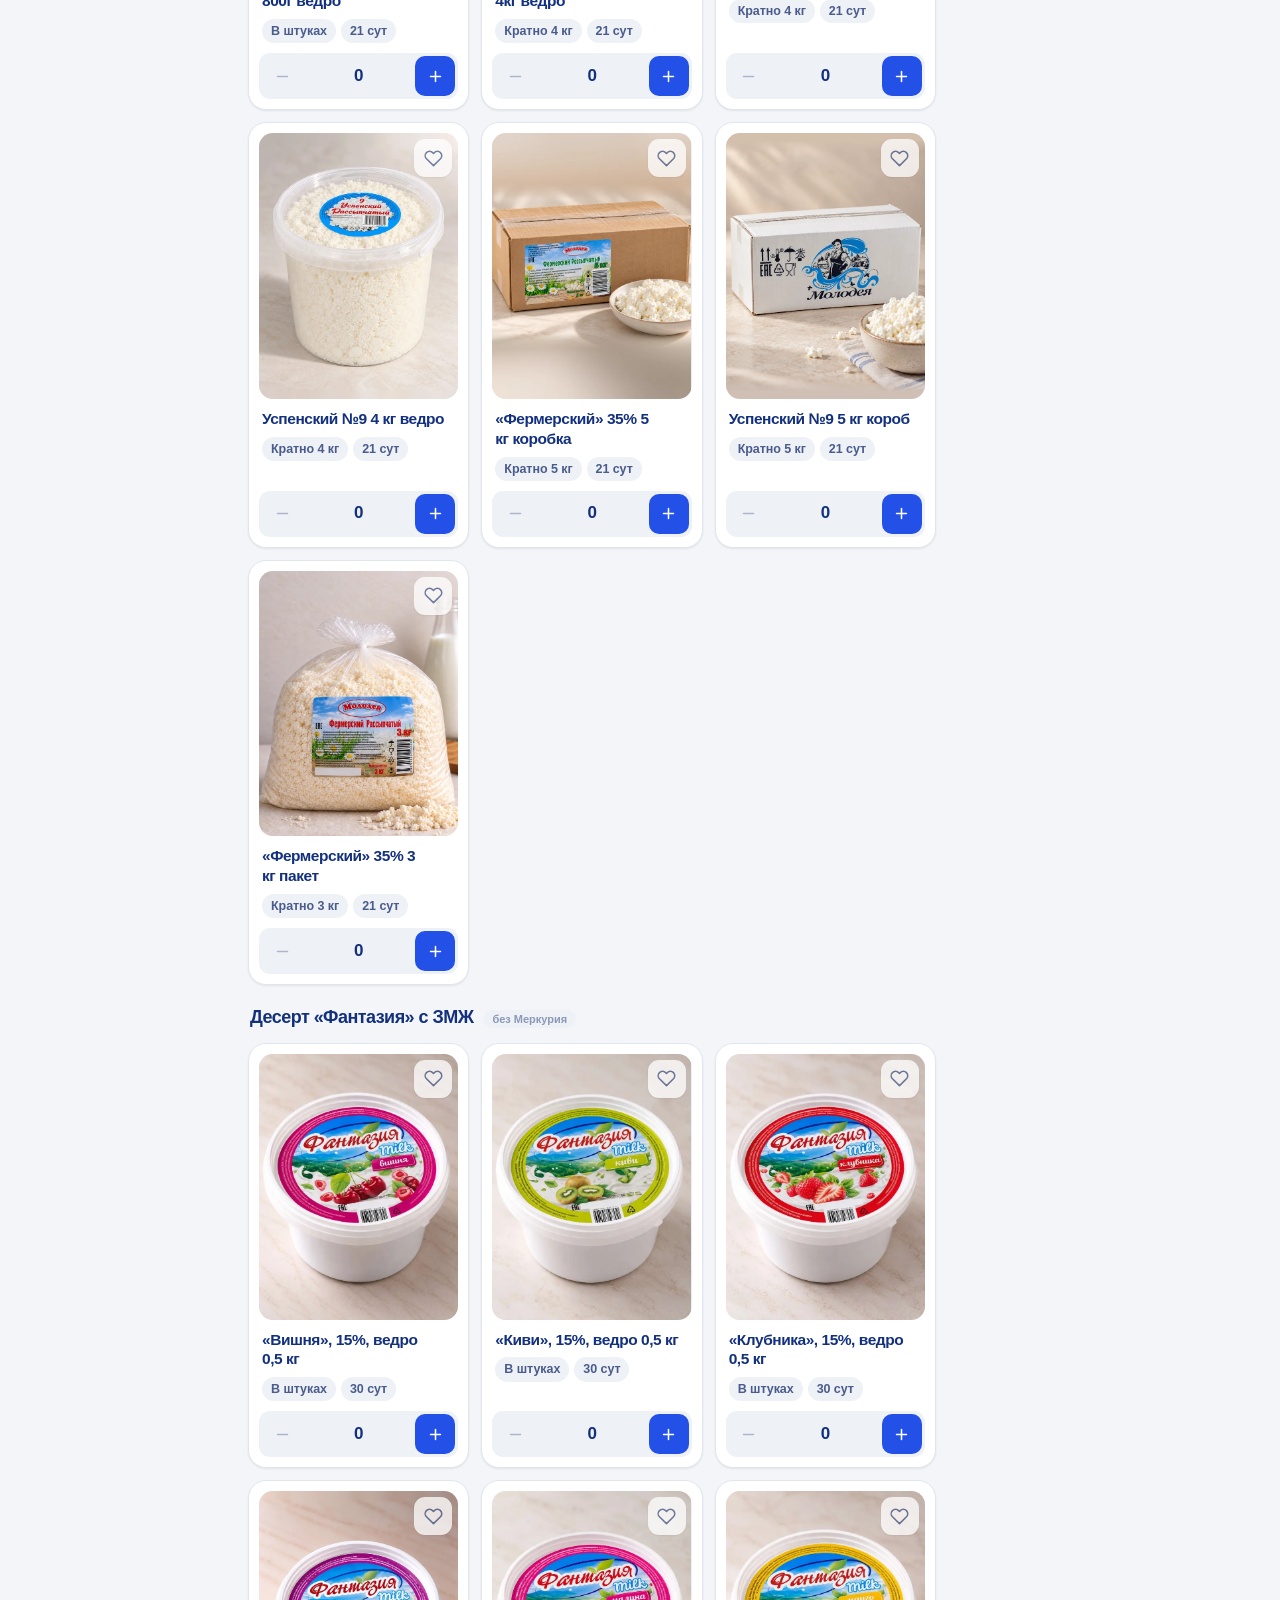
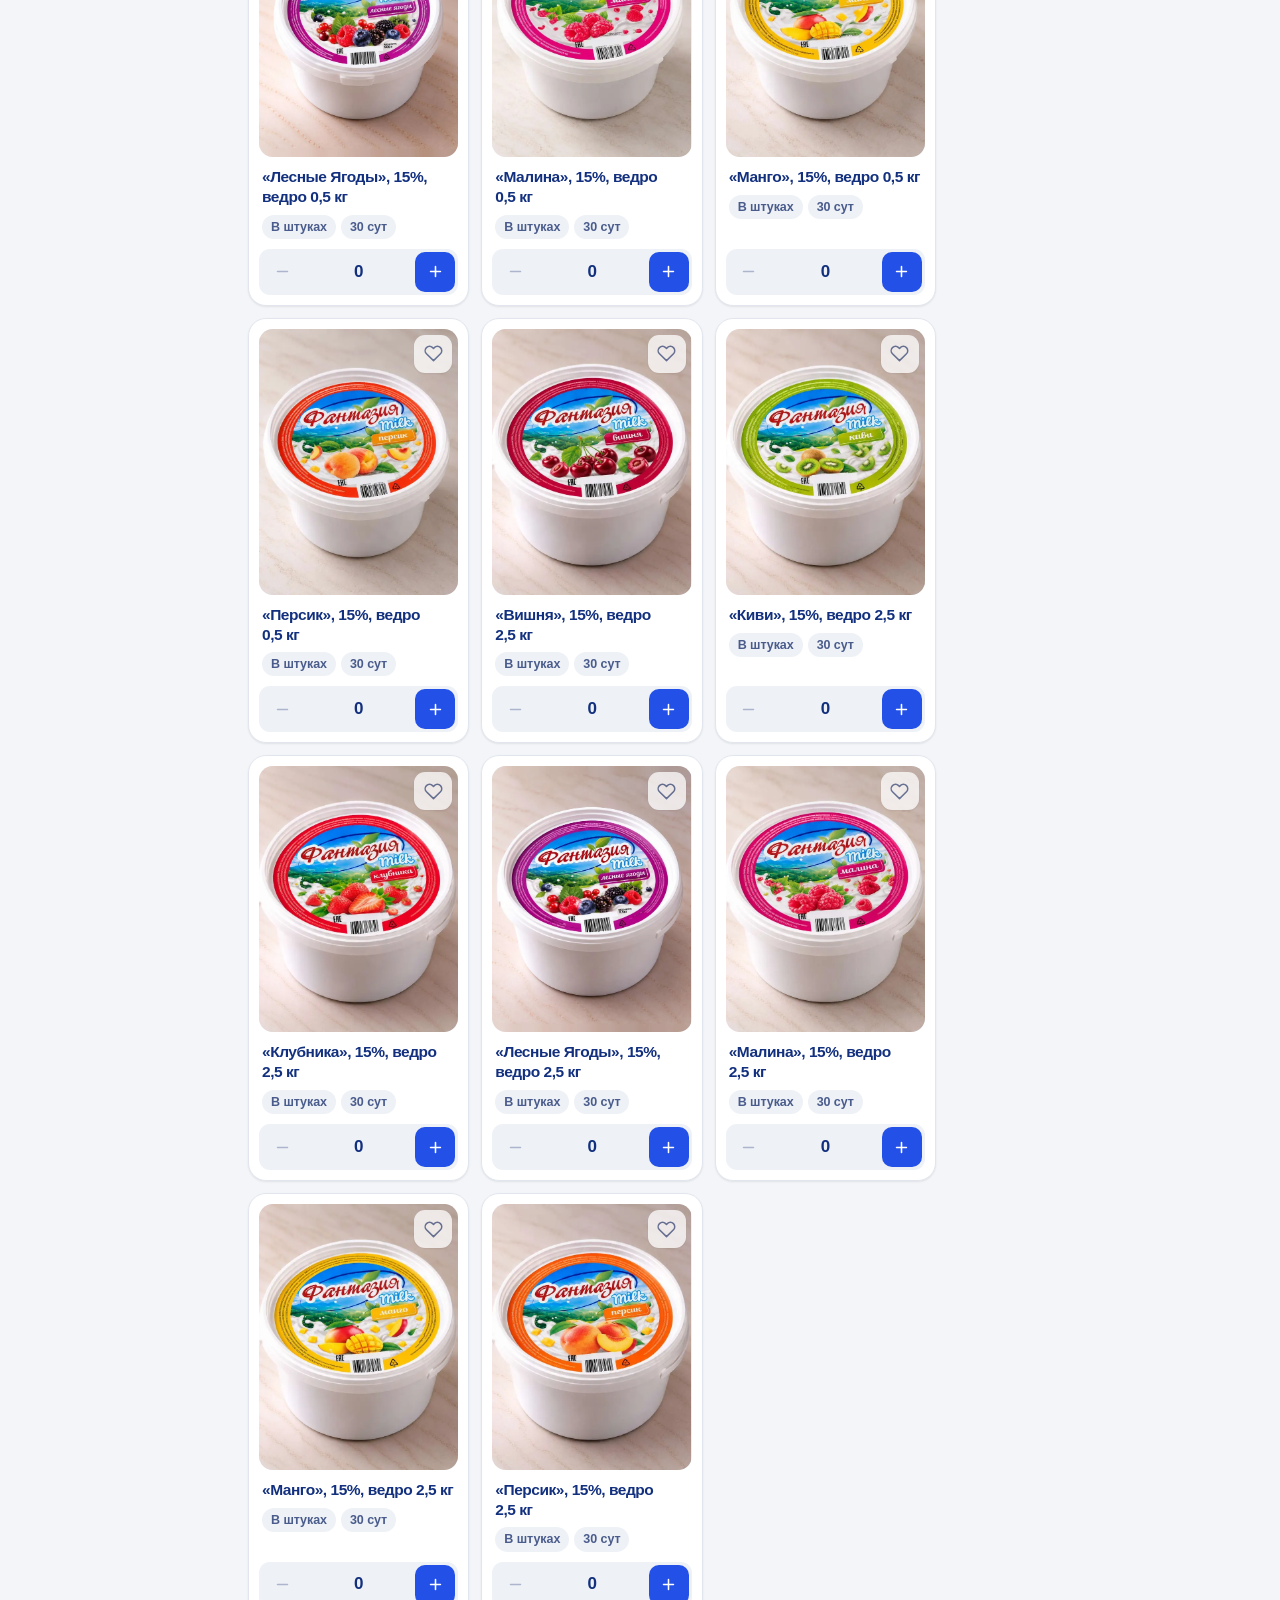
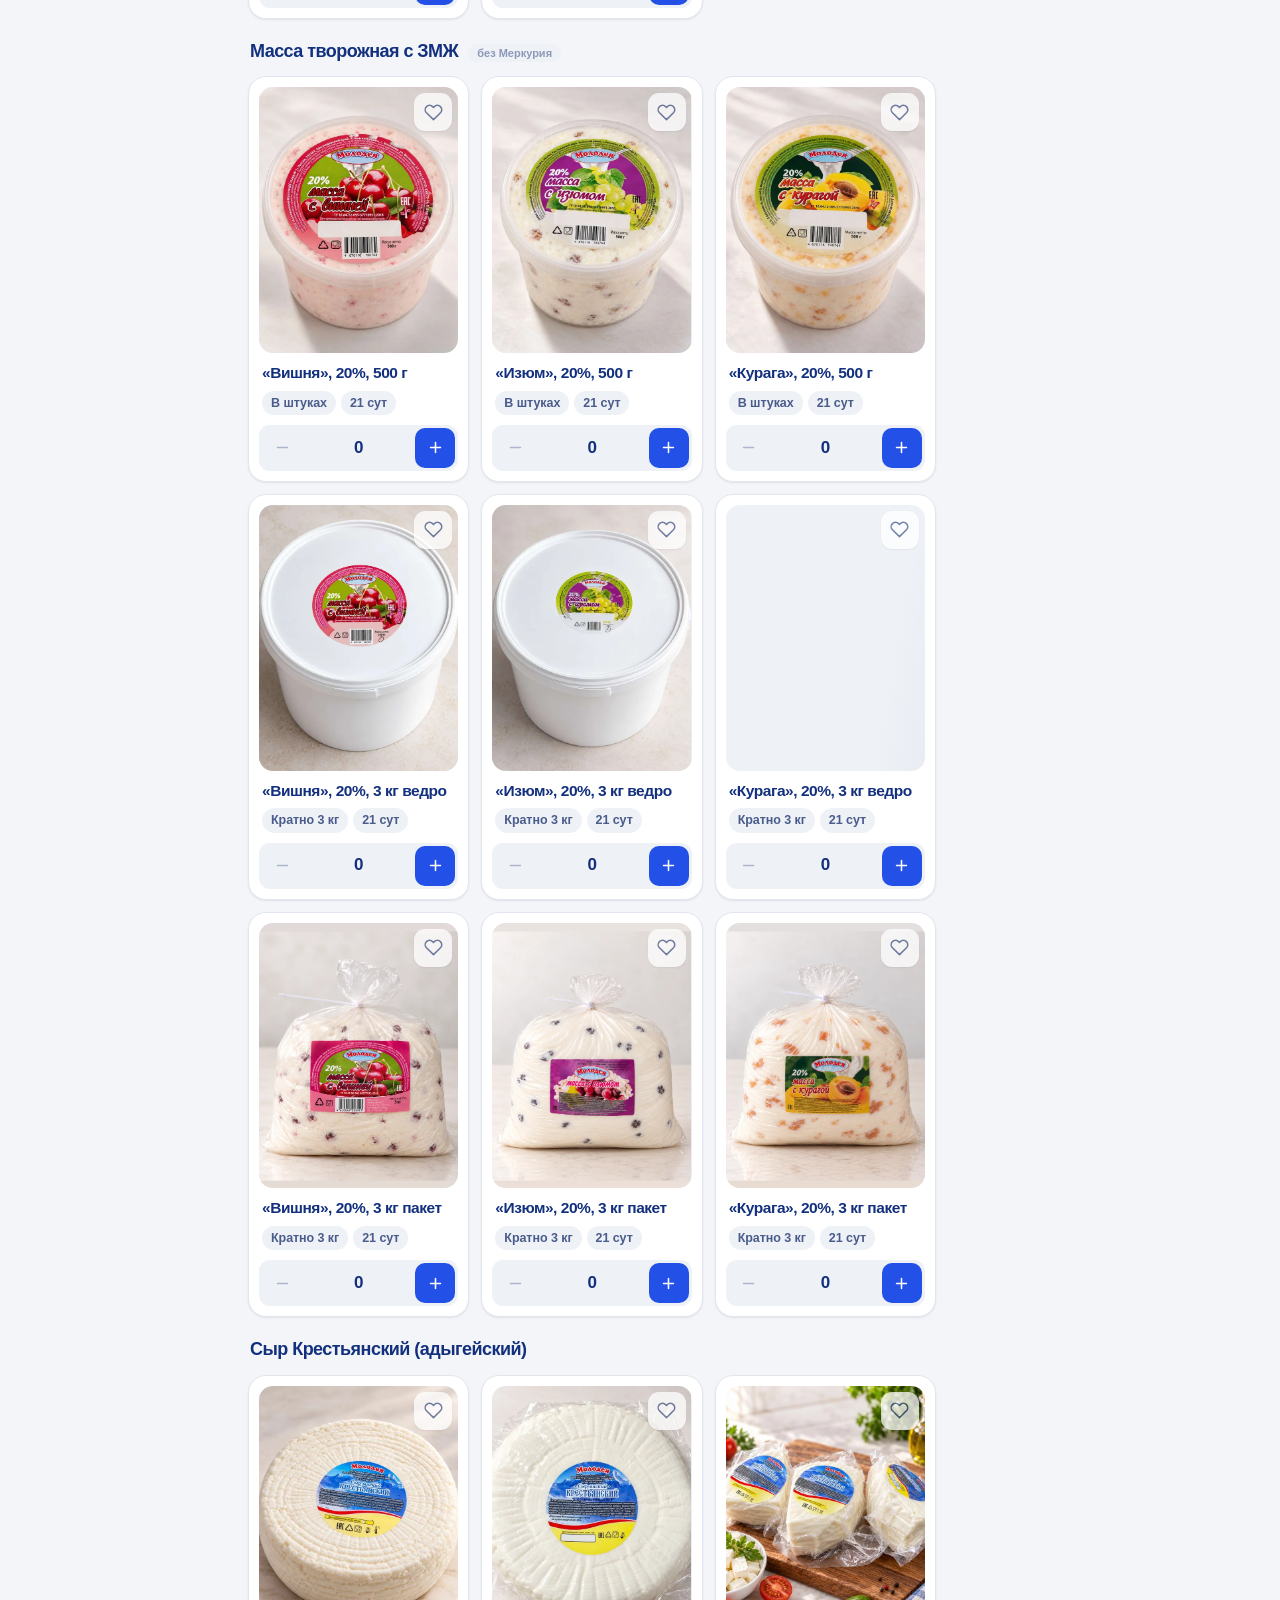
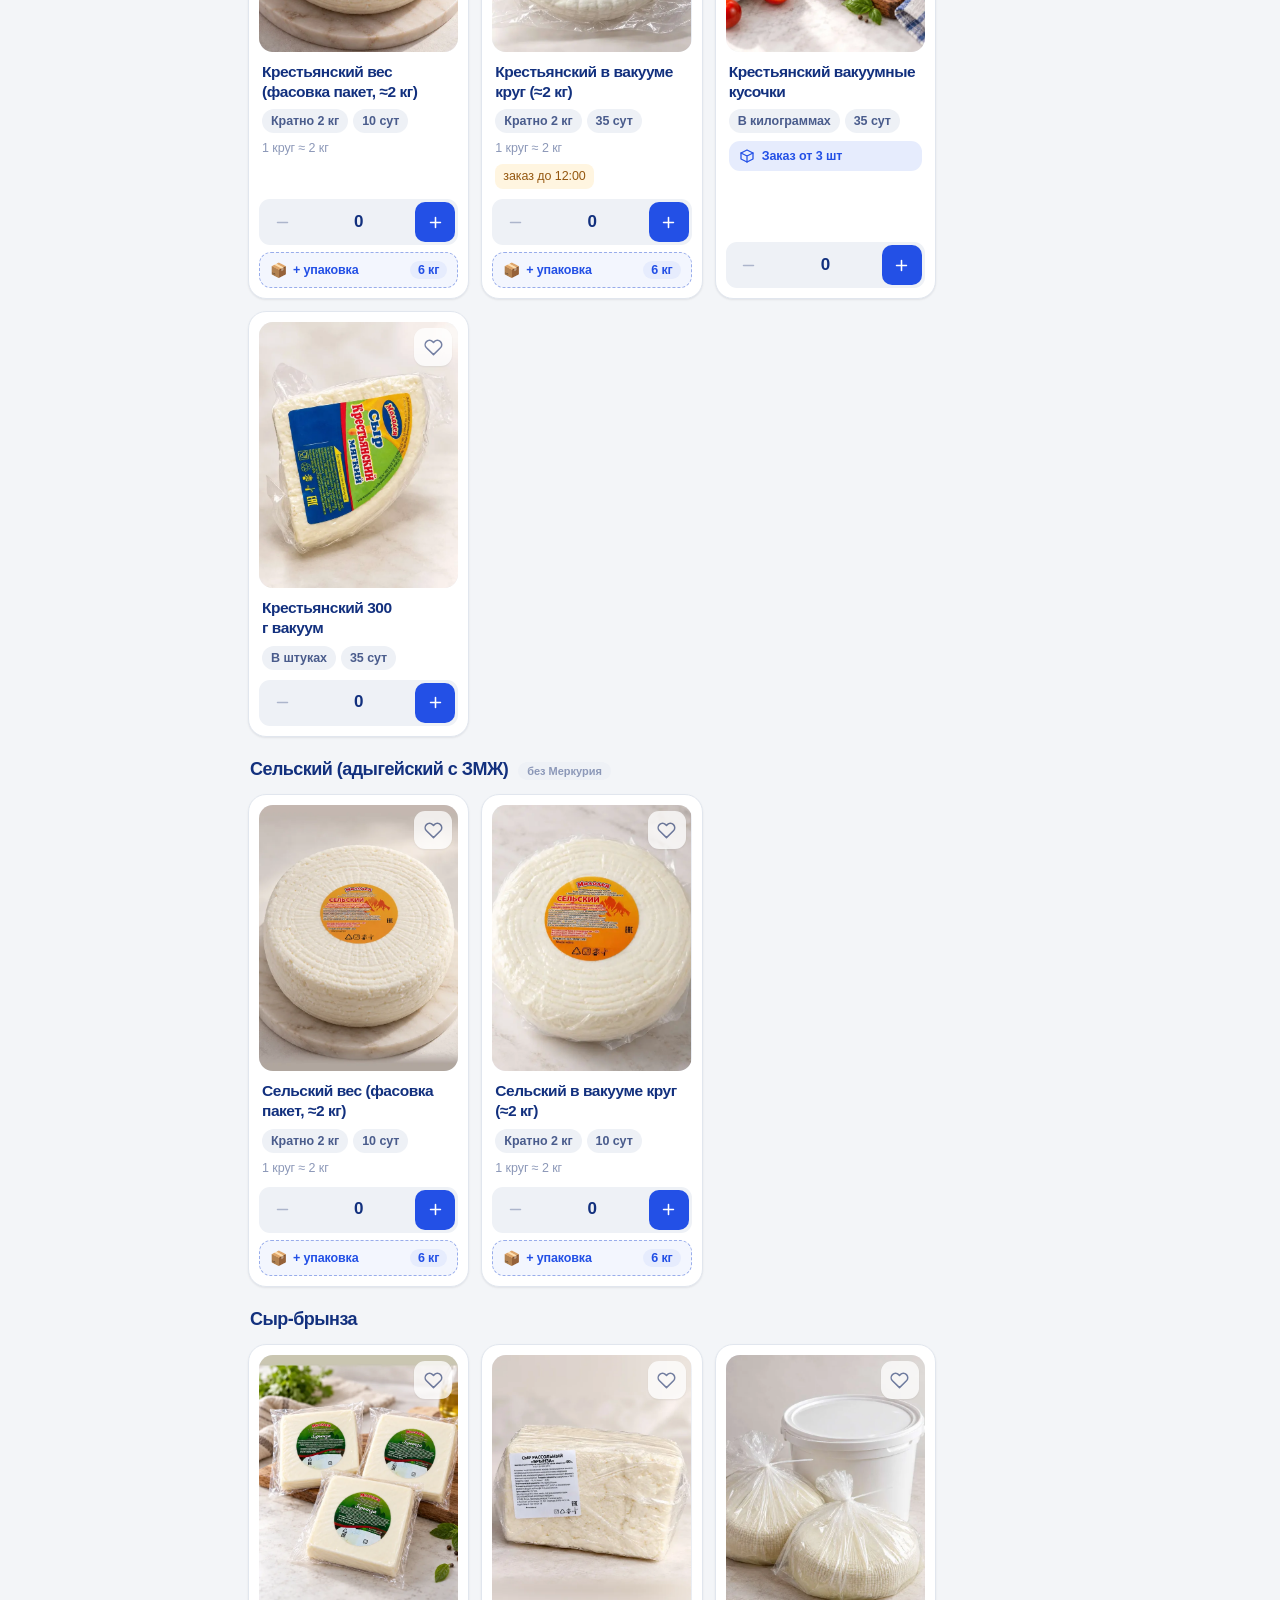
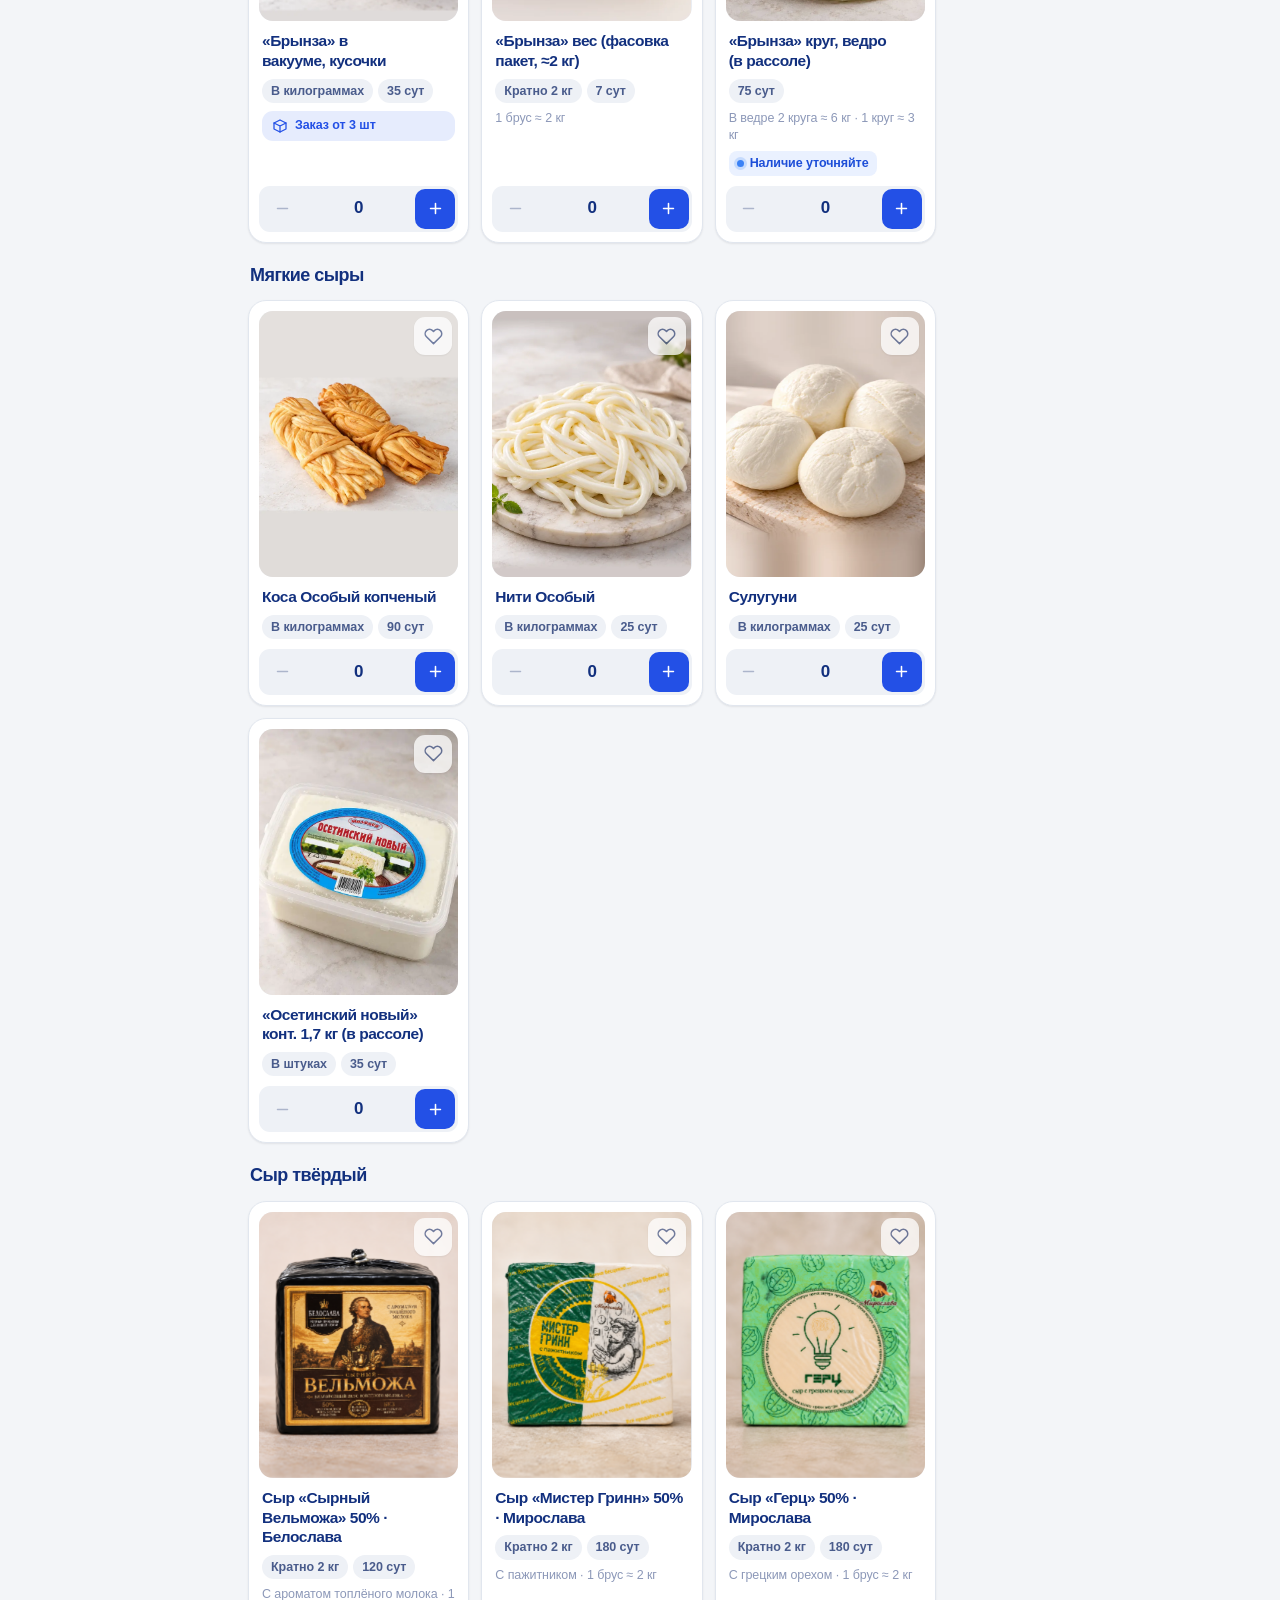
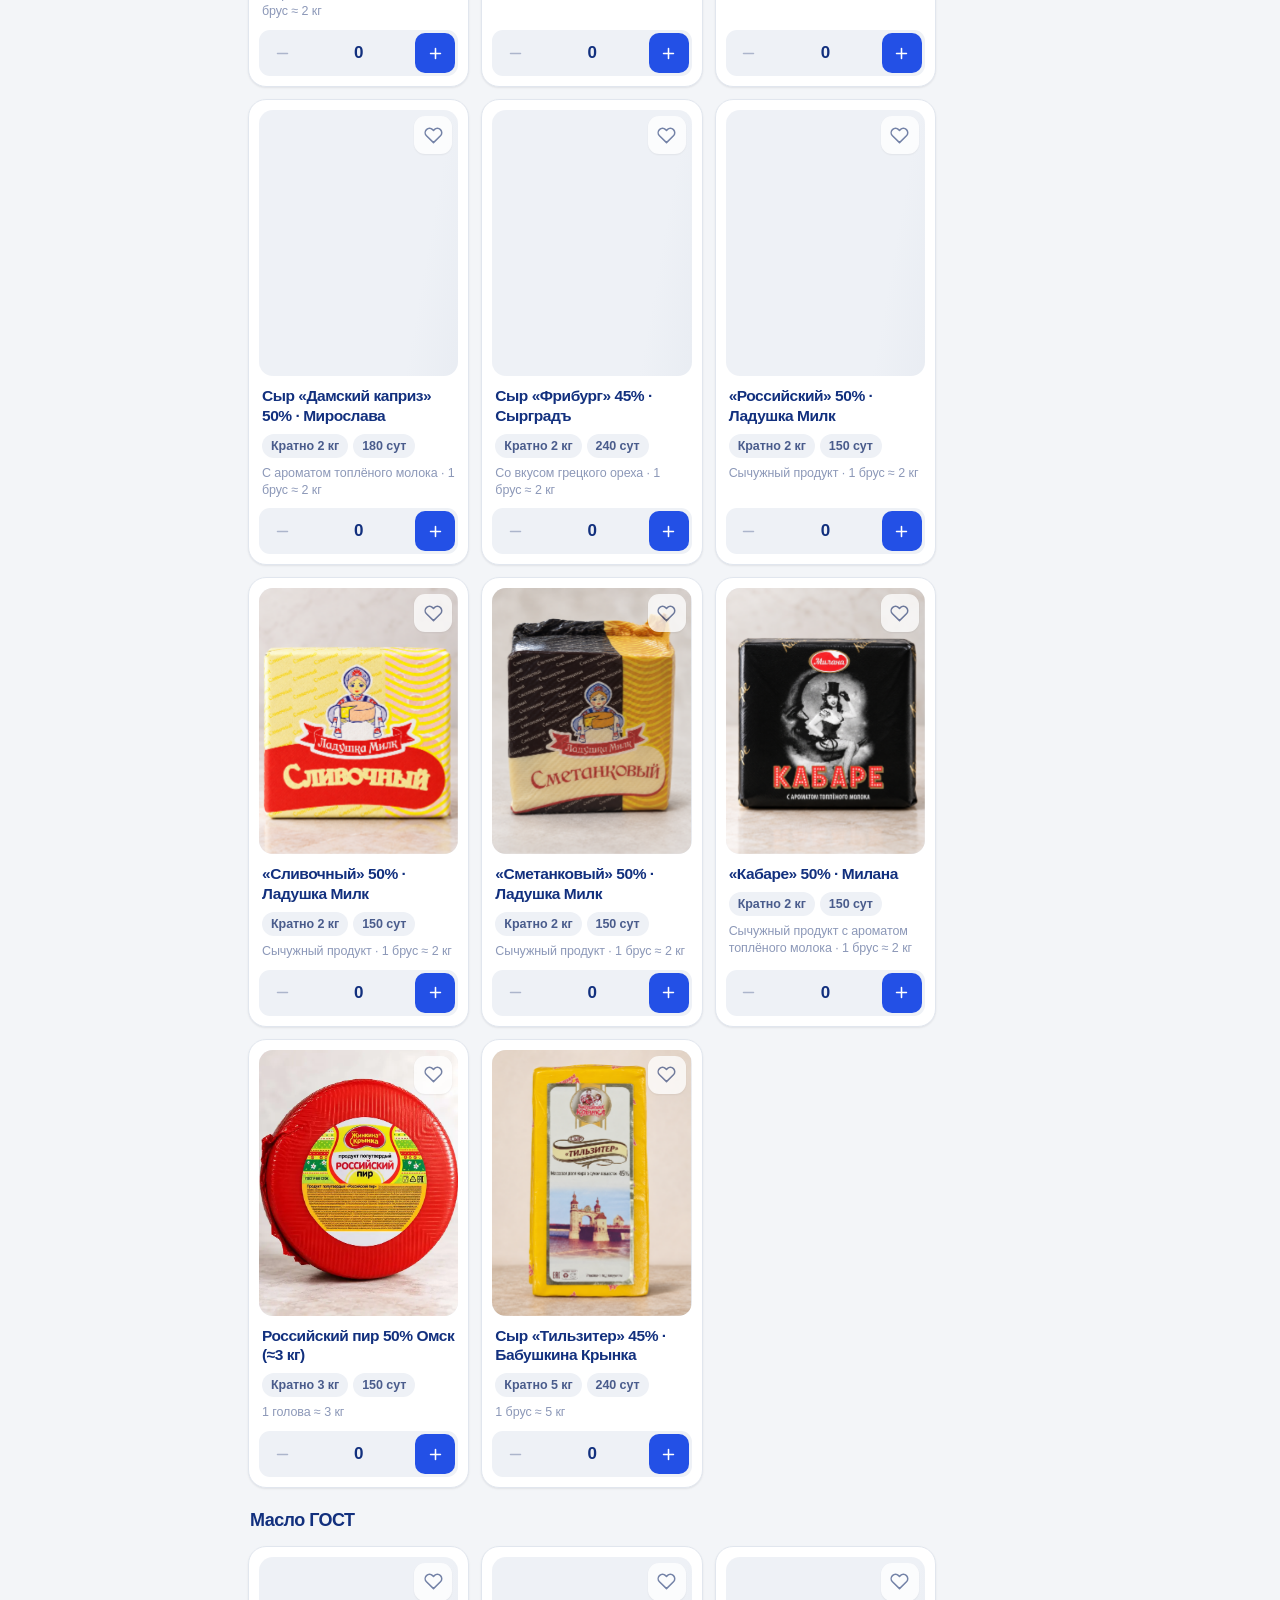
==== commit 06623872: "Добавить политику конфиденциальности и контакты поддержки в приложение" ====
--- a/index.html
+++ b/index.html
@@ -1173,6 +1173,7 @@
 </style>
 <link rel="stylesheet" href="./мобильный_вид.css">
 <link rel="stylesheet" href="плашка_новинок.css">
+<style>.kmz-privacy-note{font-size:13px;line-height:1.5;color:var(--ink2,#4A5669);margin:14px 0}.kmz-privacy-note a,.catalog-footer a{color:var(--acc,#2350E6);text-decoration:underline;text-underline-offset:3px}</style>
 </head>
 <body>
 <div class="splash" id="splash" hidden><img src="img/a682cd8208.png" alt=""><b>КМЗ №1</b><small>Заявки на продукцию</small><i></i></div><script>(function(){try{if((window.matchMedia&&matchMedia("(display-mode: standalone)").matches)||navigator.standalone){var s=document.getElementById("splash");s.hidden=false;window.__splashT=Date.now();}}catch(e){}})();</script>
@@ -1208,7 +1209,7 @@
           <div class="list-heading"><h2 id="category-name">Все товары</h2><span id="results-count" aria-live="polite"></span></div>
           <div id="products" tabindex="-1"><div class="product-list skel" aria-label="Каталог загружается"><div class="sk-card"><div class="sk sk-img"></div><div class="sk sk-l"></div><div class="sk sk-s"></div><div class="sk sk-b"></div></div><div class="sk-card"><div class="sk sk-img"></div><div class="sk sk-l"></div><div class="sk sk-s"></div><div class="sk sk-b"></div></div><div class="sk-card"><div class="sk sk-img"></div><div class="sk sk-l"></div><div class="sk sk-s"></div><div class="sk sk-b"></div></div><div class="sk-card"><div class="sk sk-img"></div><div class="sk sk-l"></div><div class="sk sk-s"></div><div class="sk sk-b"></div></div></div></div>
           <noscript><div class="notice warning">Для оформления заявки включите JavaScript в браузере.</div></noscript>
-          <footer class="catalog-footer"><span data-icon="shield"></span><span>Ваши магазины и черновики хранятся в этом браузере.<br>Заявку отправляете вы — через удобный мессенджер.</span></footer>
+          <footer class="catalog-footer"><span data-icon="shield"></span><span>Ваши магазины и черновики хранятся в этом браузере.<br>Заявку отправляете вы — через удобный мессенджер.<br><a href="../privacy/" target="_blank" rel="noopener noreferrer">Политика конфиденциальности</a></span></footer>
         </main>
         <aside class="basket" aria-label="Ваша заявка"><div class="basket-heading"><h2>Ваша заявка</h2><span id="basket-count" class="counter">0</span></div><div id="basket-body"></div><div id="basket-footer"></div></aside>
       </div>
@@ -1233,7 +1234,7 @@
 var KMZ_MAX_SVG='<img class="mx-ic" src="img/max.png" alt="MAX" width="48" height="48">';
 </script>
 <script>window.KMZ_APP_START=1;
-(function(){if(window.KMZ_READY||window.KMZ_LAUNCH_ATTEMPTED)return;window.KMZ_LAUNCH_ATTEMPTED=true;try{function _regenerator(){var e,t,r="function"==typeof Symbol?Symbol:{},n=r.iterator||"@@iterator",o=r.toStringTag||"@@toStringTag";function i(r,n,o,i){var c=n&&n.prototype instanceof Generator?n:Generator,u=Object.create(c.prototype);return _regeneratorDefine2(u,"_invoke",function(r,n,o){var i,c,u,f=0,p=o||[],y=!1,G={p:0,n:0,v:e,a:d,f:d.bind(e,4),d:function d(t,r){return i=t,c=0,u=e,G.n=r,a;}};function d(r,n){for(c=r,u=n,t=0;!y&&f&&!o&&t<p.length;t++){var o,i=p[t],d=G.p,l=i[2];r>3?(o=l===n)&&(u=i[(c=i[4])?5:(c=3,3)],i[4]=i[5]=e):i[0]<=d&&((o=r<2&&d<i[1])?(c=0,G.v=n,G.n=i[1]):d<l&&(o=r<3||i[0]>n||n>l)&&(i[4]=r,i[5]=n,G.n=l,c=0));}if(o||r>1)return a;throw y=!0,n;}return function(o,p,l){if(f>1)throw TypeError("Generator is already running");for(y&&1===p&&d(p,l),c=p,u=l;(t=c<2?e:u)||!y;){i||(c?c<3?(c>1&&(G.n=-1),d(c,u)):G.n=u:G.v=u);try{if(f=2,i){if(c||(o="next"),t=i[o]){if(!(t=t.call(i,u)))throw TypeError("iterator result is not an object");if(!t.done)return t;u=t.value,c<2&&(c=0);}else 1===c&&(t=i.return)&&t.call(i),c<2&&(u=TypeError("The iterator does not provide a '"+o+"' method"),c=1);i=e;}else if((t=(y=G.n<0)?u:r.call(n,G))!==a)break;}catch(t){i=e,c=1,u=t;}finally{f=1;}}return{value:t,done:y};};}(r,o,i),!0),u;}var a={};function Generator(){}function GeneratorFunction(){}function GeneratorFunctionPrototype(){}t=Object.getPrototypeOf;var c=[][n]?t(t([][n]())):(_regeneratorDefine2(t={},n,function(){return this;}),t),u=GeneratorFunctionPrototype.prototype=Generator.prototype=Object.create(c);function f(e){return Object.setPrototypeOf?Object.setPrototypeOf(e,GeneratorFunctionPrototype):(e.__proto__=GeneratorFunctionPrototype,_regeneratorDefine2(e,o,"GeneratorFunction")),e.prototype=Object.create(u),e;}return GeneratorFunction.prototype=GeneratorFunctionPrototype,_regeneratorDefine2(u,"constructor",GeneratorFunctionPrototype),_regeneratorDefine2(GeneratorFunctionPrototype,"constructor",GeneratorFunction),GeneratorFunction.displayName="GeneratorFunction",_regeneratorDefine2(GeneratorFunctionPrototype,o,"GeneratorFunction"),_regeneratorDefine2(u),_regeneratorDefine2(u,o,"Generator"),_regeneratorDefine2(u,n,function(){return this;}),_regeneratorDefine2(u,"toString",function(){return"[object Generator]";}),(_regenerator=function _regenerator(){return{w:i,m:f};})();}function _regeneratorDefine2(e,r,n,t){var i=Object.defineProperty;try{i({},"",{});}catch(e){i=0;}_regeneratorDefine2=function _regeneratorDefine(e,r,n,t){function o(r,n){_regeneratorDefine2(e,r,function(e){return this._invoke(r,n,e);});}r?i?i(e,r,{value:n,enumerable:!t,configurable:!t,writable:!t}):e[r]=n:(o("next",0),o("throw",1),o("return",2));},_regeneratorDefine2(e,r,n,t);}function asyncGeneratorStep(n,t,e,r,o,a,c){try{var i=n[a](c),u=i.value;}catch(n){return void e(n);}i.done?t(u):Promise.resolve(u).then(r,o);}function _asyncToGenerator(n){return function(){var t=this,e=arguments;return new Promise(function(r,o){var a=n.apply(t,e);function _next(n){asyncGeneratorStep(a,r,o,_next,_throw,"next",n);}function _throw(n){asyncGeneratorStep(a,r,o,_next,_throw,"throw",n);}_next(void 0);});};}function _slicedToArray(r,e){return _arrayWithHoles(r)||_iterableToArrayLimit(r,e)||_unsupportedIterableToArray(r,e)||_nonIterableRest();}function _nonIterableRest(){throw new TypeError("Invalid attempt to destructure non-iterable instance.\nIn order to be iterable, non-array objects must have a [Symbol.iterator]() method.");}function _iterableToArrayLimit(r,l){var t=null==r?null:"undefined"!=typeof Symbol&&r[Symbol.iterator]||r["@@iterator"];if(null!=t){var e,n,i,u,a=[],f=!0,o=!1;try{if(i=(t=t.call(r)).next,0===l){if(Object(t)!==t)return;f=!1;}else for(;!(f=(e=i.call(t)).done)&&(a.push(e.value),a.length!==l);f=!0);}catch(r){o=!0,n=r;}finally{try{if(!f&&null!=t.return&&(u=t.return(),Object(u)!==u))return;}finally{if(o)throw n;}}return a;}}function _arrayWithHoles(r){if(Array.isArray(r))return r;}function _toConsumableArray(r){return _arrayWithoutHoles(r)||_iterableToArray(r)||_unsupportedIterableToArray(r)||_nonIterableSpread();}function _nonIterableSpread(){throw new TypeError("Invalid attempt to spread non-iterable instance.\nIn order to be iterable, non-array objects must have a [Symbol.iterator]() method.");}function _iterableToArray(r){if("undefined"!=typeof Symbol&&null!=r[Symbol.iterator]||null!=r["@@iterator"])return Array.from(r);}function _arrayWithoutHoles(r){if(Array.isArray(r))return _arrayLikeToArray(r);}function ownKeys(e,r){var t=Object.keys(e);if(Object.getOwnPropertySymbols){var o=Object.getOwnPropertySymbols(e);r&&(o=o.filter(function(r){return Object.getOwnPropertyDescriptor(e,r).enumerable;})),t.push.apply(t,o);}return t;}function _objectSpread(e){for(var r=1;r<arguments.length;r++){var t=null!=arguments[r]?arguments[r]:{};r%2?ownKeys(Object(t),!0).forEach(function(r){_defineProperty(e,r,t[r]);}):Object.getOwnPropertyDescriptors?Object.defineProperties(e,Object.getOwnPropertyDescriptors(t)):ownKeys(Object(t)).forEach(function(r){Object.defineProperty(e,r,Object.getOwnPropertyDescriptor(t,r));});}return e;}function _defineProperty(e,r,t){return(r=_toPropertyKey(r))in e?Object.defineProperty(e,r,{value:t,enumerable:!0,configurable:!0,writable:!0}):e[r]=t,e;}function _toPropertyKey(t){var i=_toPrimitive(t,"string");return"symbol"==_typeof(i)?i:i+"";}function _toPrimitive(t,r){if("object"!=_typeof(t)||!t)return t;var e=t[Symbol.toPrimitive];if(void 0!==e){var i=e.call(t,r||"default");if("object"!=_typeof(i))return i;throw new TypeError("@@toPrimitive must return a primitive value.");}return("string"===r?String:Number)(t);}function _createForOfIteratorHelper(r,e){var t="undefined"!=typeof Symbol&&r[Symbol.iterator]||r["@@iterator"];if(!t){if(Array.isArray(r)||(t=_unsupportedIterableToArray(r))||e&&r&&"number"==typeof r.length){t&&(r=t);var _n=0,F=function F(){};return{s:F,n:function n(){return _n>=r.length?{done:!0}:{done:!1,value:r[_n++]};},e:function e(r){throw r;},f:F};}throw new TypeError("Invalid attempt to iterate non-iterable instance.\nIn order to be iterable, non-array objects must have a [Symbol.iterator]() method.");}var o,a=!0,u=!1;return{s:function s(){t=t.call(r);},n:function n(){var r=t.next();return a=r.done,r;},e:function e(r){u=!0,o=r;},f:function f(){try{a||null==t.return||t.return();}finally{if(u)throw o;}}};}function _unsupportedIterableToArray(r,a){if(r){if("string"==typeof r)return _arrayLikeToArray(r,a);var t={}.toString.call(r).slice(8,-1);return"Object"===t&&r.constructor&&(t=r.constructor.name),"Map"===t||"Set"===t?Array.from(r):"Arguments"===t||/^(?:Ui|I)nt(?:8|16|32)(?:Clamped)?Array$/.test(t)?_arrayLikeToArray(r,a):void 0;}}function _arrayLikeToArray(r,a){(null==a||a>r.length)&&(a=r.length);for(var e=0,n=Array(a);e<a;e++)n[e]=r[e];return n;}function _typeof(o){"@babel/helpers - typeof";return _typeof="function"==typeof Symbol&&"symbol"==typeof Symbol.iterator?function(o){return typeof o;}:function(o){return o&&"function"==typeof Symbol&&o.constructor===Symbol&&o!==Symbol.prototype?"symbol":typeof o;},_typeof(o);}(function(){function add(object,name,value){if(!object[name])Object.defineProperty(object,name,{configurable:true,writable:true,value:value});}add(Number,'isFinite',function(value){return typeof value==='number'&&isFinite(value);});add(Number,'isInteger',function(value){return Number.isFinite(value)&&Math.floor(value)===value;});add(Object,'entries',function(object){return Object.keys(object).map(function(key){return[key,object[key]];});});add(Object,'assign',function(target){if(target==null)throw new TypeError('Object.assign target');var out=Object(target);for(var i=1;i<arguments.length;i++){var source=arguments[i];if(source!=null)Object.keys(Object(source)).forEach(function(key){out[key]=source[key];});}return out;});add(Array,'from',function(source){return Array.prototype.slice.call(source);});add(Array.prototype,'includes',function(value,from){var len=this.length>>>0,i=Number(from)||0;if(i<0)i=Math.max(0,len+i);for(;i<len;i++)if(this[i]===value||this[i]!==this[i]&&value!==value)return true;return false;});add(Array.prototype,'find',function(predicate,receiver){for(var i=0;i<this.length;i++)if(predicate.call(receiver,this[i],i,this))return this[i];});add(String.prototype,'includes',function(value,start){return String(this).indexOf(value,start||0)!==-1;});add(String.prototype,'startsWith',function(value,start){var i=start||0;return String(this).slice(i,i+String(value).length)===String(value);});add(String.prototype,'padStart',function(length,fill){var text=String(this),pad=fill===undefined?' ':String(fill);if(!pad)return text;while(pad.length<length-text.length)pad+=pad;return pad.slice(0,Math.max(0,length-text.length))+text;});if(typeof NodeList!=='undefined')add(NodeList.prototype,'forEach',Array.prototype.forEach);if(typeof Element!=='undefined'){add(Element.prototype,'matches',Element.prototype.msMatchesSelector||Element.prototype.webkitMatchesSelector);add(Element.prototype,'closest',function(selector){var element=this;while(element&&element.nodeType===1){if(element.matches(selector))return element;element=element.parentElement;}return null;});add(Element.prototype,'remove',function(){if(this.parentNode)this.parentNode.removeChild(this);});}})();window.KMZ_CATALOG={"version":8,"catalog":[{"id":"moloko","name":"Молоко","icon":"milk","items":[{"n":"Молоко 2,5% 900мл. п/п","u":"шт","life":"7 сут","box":12},{"n":"Молоко 3,2 % 900мл. п/п","u":"шт","life":"7 сут","box":12},{"n":"Молоко 2,5% 950мл п/бут.","u":"шт","life":"14 сут","box":6},{"n":"Молоко 3,2% 950мл п/бут.","u":"шт","life":"14 сут","box":6}]},{"id":"kefir","name":"Кефир","icon":"kefir","items":[{"n":"Кефир 2,5% 900г п/пакет","u":"шт","life":"7 сут","box":12},{"n":"Кефир 1% 950г п/бут","u":"шт","life":"14 сут","box":6},{"n":"Кефир 2,5% 950г п/бут","u":"шт","life":"14 сут","box":6}]},{"id":"ryazhenka","name":"Ряженка · Снежок","icon":"ryazh","items":[{"n":"Ряженка 2,5% 450г п/пленка","u":"шт","life":"10 сут","box":20},{"n":"Снежок 2,5% 500г п/пакет","u":"шт","life":"10 сут","box":20}]},{"id":"smetana-f","name":"Сметана ГОСТ (фасовка)","icon":"smet","items":[{"n":"Сметана 20% 200 г ГОСТ «Молодея»","u":"шт","life":"14 сут","box":18},{"n":"Сметана 15% 300 г ГОСТ «Молодея»","u":"шт","life":"14 сут","box":9},{"n":"Сметана 20% 300 г ГОСТ «Молодея»","u":"шт","life":"14 сут","box":9},{"n":"Сметана 20% п/пакет 400 г «Молодея»","u":"шт","life":"14 сут","box":20}]},{"id":"smetana-v","name":"Сметана ГОСТ (весовая)","icon":"smet","items":[{"n":"Сметана 20% 3 кг ведро","u":"кг","step":3,"pack":"ведро","life":"14 сут"}]},{"id":"smetana-zmzh","name":"Сметана с ЗМЖ","note":"без Меркурия","icon":"smet","items":[{"n":"«Кубаночка», 20% ведро 750 г","u":"шт","life":"30 сут"},{"n":"«Кубаночка», 20% 5 кг ведро","u":"кг","step":5,"pack":"ведро","life":"30 сут"},{"n":"«Успенская Новая», 20% 5 кг ведро","u":"кг","step":5,"pack":"ведро","life":"30 сут"}]},{"id":"tvorog","name":"Творог","icon":"tvorog","items":[{"n":"Творог 9%, 180 г ГОСТ","u":"шт","life":"10 сут"},{"n":"Творог 5% 3 кг пакет","u":"кг","step":3,"pack":"пакет","life":"10 сут"},{"n":"Творог 5% 3 кг пакет ГОСТ","u":"кг","step":3,"pack":"пакет","life":"10 сут"},{"n":"Творог 9% 3 кг пакет","u":"кг","step":3,"pack":"пакет","life":"10 сут"},{"n":"Творог 9% 3 кг пакет ГОСТ","u":"кг","step":3,"pack":"пакет","life":"10 сут"},{"n":"Творог 5% 5 кг коробка","u":"кг","step":5,"pack":"коробка","life":"10 сут"},{"n":"Творог 5% 5 кг коробка ГОСТ","u":"кг","step":5,"pack":"коробка","life":"10 сут"},{"n":"Творог 9% 5 кг коробка","u":"кг","step":5,"pack":"коробка","life":"10 сут"},{"n":"Творог 9% 5 кг коробка ГОСТ","u":"кг","step":5,"pack":"коробка","life":"10 сут"}]},{"id":"tvorog-zmzh","name":"Творог с ЗМЖ","note":"без Меркурия","icon":"tvorog","items":[{"n":"«Фермерский» 26% 800г ведро","u":"шт","life":"21 сут"},{"n":"«Фермерский» 35% 4кг ведро","u":"кг","step":4,"pack":"ведро","life":"21 сут"},{"n":"Успенский №18 4 кг ведро","u":"кг","step":4,"pack":"ведро","life":"21 сут"},{"n":"Успенский №9 4 кг ведро","u":"кг","step":4,"pack":"ведро","life":"21 сут"},{"n":"«Фермерский» 35% 5 кг коробка","u":"кг","step":5,"pack":"коробка","life":"21 сут"},{"n":"Успенский №9 5 кг короб","u":"кг","step":5,"pack":"короб","life":"21 сут"},{"n":"«Фермерский» 35% 3 кг пакет","u":"кг","step":3,"pack":"пакет","life":"21 сут"}]},{"id":"fantazia","name":"Десерт «Фантазия» с ЗМЖ","note":"без Меркурия","icon":"fant","items":[{"n":"«Вишня», 15%, ведро 0,5 кг","u":"шт","life":"30 сут"},{"n":"«Киви», 15%, ведро 0,5 кг","u":"шт","life":"30 сут"},{"n":"«Клубника», 15%, ведро 0,5 кг","u":"шт","life":"30 сут"},{"n":"«Лесные Ягоды», 15%, ведро 0,5 кг","u":"шт","life":"30 сут"},{"n":"«Малина», 15%, ведро 0,5 кг","u":"шт","life":"30 сут"},{"n":"«Манго», 15%, ведро 0,5 кг","u":"шт","life":"30 сут"},{"n":"«Персик», 15%, ведро 0,5 кг","u":"шт","life":"30 сут"},{"n":"«Вишня», 15%, ведро 2,5 кг","u":"шт","life":"30 сут"},{"n":"«Киви», 15%, ведро 2,5 кг","u":"шт","life":"30 сут"},{"n":"«Клубника», 15%, ведро 2,5 кг","u":"шт","life":"30 сут"},{"n":"«Лесные Ягоды», 15%, ведро 2,5 кг","u":"шт","life":"30 сут"},{"n":"«Малина», 15%, ведро 2,5 кг","u":"шт","life":"30 сут"},{"n":"«Манго», 15%, ведро 2,5 кг","u":"шт","life":"30 сут"},{"n":"«Персик», 15%, ведро 2,5 кг","u":"шт","life":"30 сут"}]},{"id":"massa","name":"Масса творожная с ЗМЖ","note":"без Меркурия","icon":"tvorog","items":[{"n":"«Вишня», 20%, 500 г","u":"шт","life":"21 сут"},{"n":"«Изюм», 20%, 500 г","u":"шт","life":"21 сут"},{"n":"«Курага», 20%, 500 г","u":"шт","life":"21 сут"},{"n":"«Вишня», 20%, 3 кг ведро","u":"кг","step":3,"pack":"ведро","life":"21 сут"},{"n":"«Изюм», 20%, 3 кг ведро","u":"кг","step":3,"pack":"ведро","life":"21 сут"},{"n":"«Курага», 20%, 3 кг ведро","u":"кг","step":3,"pack":"ведро","life":"21 сут"},{"n":"«Вишня», 20%, 3 кг пакет","u":"кг","step":3,"pack":"пакет","life":"21 сут"},{"n":"«Изюм», 20%, 3 кг пакет","u":"кг","step":3,"pack":"пакет","life":"21 сут"},{"n":"«Курага», 20%, 3 кг пакет","u":"кг","step":3,"pack":"пакет","life":"21 сут"}]},{"id":"krest","name":"Сыр Крестьянский (адыгейский)","icon":"cheese","items":[{"n":"Крестьянский вес (фасовка пакет, ≈2 кг)","u":"кг","step":2,"hint":"1 круг ≈ 2 кг","life":"10 сут","pack":"круг","box":6},{"n":"Крестьянский в вакууме круг (≈2 кг)","u":"кг","step":2,"hint":"1 круг ≈ 2 кг","life":"35 сут","warn":"заказ до 12:00","pack":"круг","box":6},{"n":"Крестьянский вакуумные кусочки","u":"кг","step":0,"life":"35 сут"},{"n":"Крестьянский 300 г вакуум","u":"шт","life":"35 сут"}]},{"id":"selsky","name":"Сельский (адыгейский с ЗМЖ)","note":"без Меркурия","icon":"cheese","items":[{"n":"Сельский вес (фасовка пакет, ≈2 кг)","u":"кг","step":2,"hint":"1 круг ≈ 2 кг","life":"10 сут","pack":"круг","box":6},{"n":"Сельский в вакууме круг (≈2 кг)","u":"кг","step":2,"hint":"1 круг ≈ 2 кг","life":"10 сут","pack":"круг","box":6}]},{"id":"brynza","name":"Сыр-брынза","icon":"cheese","items":[{"n":"«Брынза» в вакууме, кусочки","u":"кг","step":0,"life":"35 сут"},{"n":"«Брынза» вес (фасовка пакет, ≈2 кг)","u":"кг","step":2,"hint":"1 брус ≈ 2 кг","life":"7 сут","pack":"шт"},{"n":"«Брынза» круг, ведро (в рассоле)","u":"кг","step":6,"life":"75 сут","warn":"Наличие уточняйте","pack":"ведро","nounit":true,"hint":"В ведре 2 круга ≈ 6 кг · 1 круг ≈ 3 кг"}]},{"id":"myagkie","name":"Мягкие сыры","icon":"cheese","items":[{"n":"Коса Особый копченый","u":"кг","step":0,"life":"90 сут"},{"n":"Нити Особый","u":"кг","step":0,"life":"25 сут"},{"n":"Сулугуни","u":"кг","step":0,"life":"25 сут"},{"n":"«Осетинский новый» конт. 1,7 кг (в рассоле)","u":"шт","life":"35 сут"}]},{"id":"tverdye","name":"Сыр твёрдый","icon":"cheese","items":[{"n":"Сыр «Сырный Вельможа» 50% · Белослава","u":"кг","step":2,"pack":"шт","life":"120 сут","hint":"С ароматом топлёного молока · 1 брус ≈ 2 кг","guid":"2A5BDA9F-E1AA-11F1-823A-E0D55E8CD1AC"},{"n":"Сыр «Мистер Гринн» 50% · Мирослава","u":"кг","step":2,"pack":"шт","life":"180 сут","hint":"С пажитником · 1 брус ≈ 2 кг","guid":"2DF03817-E1A7-11F1-823A-E0D55E8CD1AC"},{"n":"Сыр «Герц» 50% · Мирослава","u":"кг","step":2,"pack":"шт","life":"180 сут","hint":"С грецким орехом · 1 брус ≈ 2 кг","guid":"EA532172-E1A7-11F1-823A-E0D55E8CD1AC"},{"n":"Сыр «Дамский каприз» 50% · Мирослава","u":"кг","step":2,"pack":"шт","life":"180 сут","hint":"С ароматом топлёного молока · 1 брус ≈ 2 кг","guid":"BB47F522-E1A7-11F1-823A-E0D55E8CD1AC"},{"n":"Сыр «Фрибург» 45% · Сырградъ","u":"кг","step":2,"pack":"шт","life":"240 сут","hint":"Со вкусом грецкого ореха · 1 брус ≈ 2 кг","guid":"58B7103A-E1A2-11F1-823A-E0D55E8CD1AC"},{"n":"«Российский» 50% · Ладушка Милк","u":"кг","step":2,"pack":"шт","life":"150 сут","hint":"Сычужный продукт · 1 брус ≈ 2 кг","guid":"A307EA99-3300-11EB-8132-E0D55E8CD1AC"},{"n":"«Сливочный» 50% · Ладушка Милк","u":"кг","step":2,"pack":"шт","life":"150 сут","hint":"Сычужный продукт · 1 брус ≈ 2 кг","guid":"A307EA95-3300-11EB-8132-E0D55E8CD1AC"},{"n":"«Сметанковый» 50% · Ладушка Милк","u":"кг","step":2,"pack":"шт","life":"150 сут","hint":"Сычужный продукт · 1 брус ≈ 2 кг","guid":"A307EA9C-3300-11EB-8132-E0D55E8CD1AC"},{"n":"«Кабаре» 50% · Милана","u":"кг","step":2,"pack":"шт","life":"150 сут","hint":"Сычужный продукт с ароматом топлёного молока · 1 брус ≈ 2 кг","guid":"2AD1D1E9-3293-11EB-8132-E0D55E8CD1AC"},{"n":"Российский пир 50% Омск (≈3 кг)","u":"кг","step":3,"hint":"1 голова ≈ 3 кг","life":"150 сут","pack":"шт"},{"n":"Сыр «Тильзитер» 45% · Бабушкина Крынка","u":"кг","step":5,"pack":"шт","life":"240 сут","hint":"1 брус ≈ 5 кг","guid":"CAFBC740-E19E-11F1-823A-E0D55E8CD1AC"}]},{"id":"maslo","name":"Масло ГОСТ","icon":"butter","items":[{"n":"Масло Крестьянское 72.5, 180 г фольга","u":"шт","life":"120 сут"},{"n":"Масло Крестьянское 72.5, высш.сорт 180 г ф.","u":"шт","life":"120 сут"},{"n":"Масло Крестьянское высш.сорт 72,5% 5 кг","u":"кг","step":5,"pack":"коробка","life":"548 сут"},{"n":"Масло Сладко-сливочное 82,5% 5 кг","u":"кг","step":5,"pack":"коробка","life":"548 сут"},{"n":"Масло Сладко-сливочное 82,5% 10 кг","u":"кг","step":10,"pack":"коробка","life":"548 сут"}]},{"id":"spred","name":"Спред","note":"без Меркурия","icon":"butter","items":[{"n":"Спред растительно-сливочный 72,5% 180г","u":"шт","life":"150 сут"},{"n":"Спред растительно-сливочный м.д.ж. 72,5% 5 кг","u":"кг","step":5,"pack":"коробка","life":"150 сут"}]},{"id":"um","name":"Успенская марка","gold":true,"icon":"um","items":[{"n":"Масло Крестьянское 72,5, 180 г ф. Успенская Марка","u":"шт"},{"n":"Масло Крестьянское 82,5, 180 г ф. Успенская Марка","u":"шт"},{"n":"Сметана 20% 180 г ГОСТ «Успенская Марка»","u":"шт","box":18},{"n":"Сметана 15% 300 г ГОСТ «Успенская Марка»","u":"шт","box":9},{"n":"Сметана 20% 300 г ГОСТ «Успенская Марка»","u":"шт","box":9}]}]};window.KMZ_PRODUCT_ICONS={milk:'<svg viewBox="0 0 24 24"><rect x="6.5" y="8.5" width="11" height="13" rx="2" fill="#fff" stroke="#4A8FD4" stroke-width="1.4"/><path d="M8 8.5V4.6h8v3.9" fill="#fff" stroke="#4A8FD4" stroke-width="1.4"/><rect x="8" y="13" width="8" height="5.4" rx="1" fill="#BCDAF2"/></svg>',kefir:'<svg viewBox="0 0 24 24"><path d="M6.6 8h10.8l-1.1 13.4H7.7Z" fill="#fff" stroke="#6FA3DC" stroke-width="1.4"/><rect x="8" y="3.6" width="8" height="4" rx="1.2" fill="#9CC0E8"/></svg>',ryazh:'<svg viewBox="0 0 24 24"><path d="M6.6 8h10.8l-1.1 13.4H7.7Z" fill="#FFF7EE" stroke="#D2A96F" stroke-width="1.4"/><rect x="8" y="3.6" width="8" height="4" rx="1.2" fill="#E8C9A0"/></svg>',smet:'<svg viewBox="0 0 24 24"><path d="M4.4 9.4h15.2l-1.6 10.3a2.2 2.2 0 0 1-2.2 1.9H8.2A2.2 2.2 0 0 1 6 19.7Z" fill="#fff" stroke="#93A6B8" stroke-width="1.4"/><ellipse cx="12" cy="9.4" rx="7.6" ry="2.5" fill="#fff" stroke="#93A6B8" stroke-width="1.4"/><ellipse cx="12" cy="9.3" rx="5.2" ry="1.5" fill="#EEF3F8"/></svg>',tvorog:'<svg viewBox="0 0 24 24"><path d="M4.6 10.6h14.8v8.2a2.3 2.3 0 0 1-2.3 2.3H6.9a2.3 2.3 0 0 1-2.3-2.3Z" fill="#fff" stroke="#B9A77E" stroke-width="1.4"/><path d="M4.6 10.6 7 5.2h10l2.4 5.4Z" fill="#FFFBF0" stroke="#B9A77E" stroke-width="1.4"/><circle cx="10" cy="15" r="1.5" fill="#F0E7CE"/><circle cx="14.4" cy="17" r="1.2" fill="#F0E7CE"/></svg>',yog:'<svg viewBox="0 0 24 24"><path d="M5.6 8.8h12.8l-1.4 11a2.2 2.2 0 0 1-2.2 1.9H9.2A2.2 2.2 0 0 1 7 19.8Z" fill="#fff" stroke="#D98AA6" stroke-width="1.4"/><ellipse cx="12" cy="8.8" rx="6.4" ry="2.2" fill="#FBE3EA" stroke="#D98AA6" stroke-width="1.4"/><circle cx="10.2" cy="14.5" r="1.6" fill="#F2B9CA"/><circle cx="13.8" cy="17" r="1.3" fill="#F2B9CA"/></svg>',fant:'<svg viewBox="0 0 24 24"><path d="M5.6 8.8h12.8l-1.4 11a2.2 2.2 0 0 1-2.2 1.9H9.2A2.2 2.2 0 0 1 7 19.8Z" fill="#fff" stroke="#B383CE" stroke-width="1.4"/><ellipse cx="12" cy="8.8" rx="6.4" ry="2.2" fill="#EEDCF7" stroke="#B383CE" stroke-width="1.4"/><path d="M12 3.4c1.4 1.6 2.2 2.6 2.2 3.5a2.2 2.2 0 1 1-4.4 0c0-.9.8-1.9 2.2-3.5Z" fill="#CFA5E4"/></svg>',cheese:'<svg viewBox="0 0 24 24"><path d="M3 12.6 12.4 5.8c.4-.3.9-.3 1.3 0L21 11v7.6a1.8 1.8 0 0 1-1.8 1.8H4.8A1.8 1.8 0 0 1 3 18.6Z" fill="#FFF3CE" stroke="#D9AF4B" stroke-width="1.4"/><circle cx="8.4" cy="15.6" r="1.7" fill="#FFE49A"/><circle cx="14.6" cy="14.4" r="1.3" fill="#FFE49A"/><circle cx="17" cy="17.6" r="1" fill="#FFE49A"/></svg>',butter:'<svg viewBox="0 0 24 24"><path d="M3.4 10.4 8 6.6h12.6v7.2L16 17.6H3.4Z" fill="#FFF6D8" stroke="#D8B457" stroke-width="1.4"/><path d="M3.4 10.4H16v7.2M16 10.4l4.6-3.8" stroke="#D8B457" stroke-width="1.4" fill="none"/></svg>',um:'<svg viewBox="0 0 24 24"><circle cx="12" cy="12" r="9" fill="#FBF0D2" stroke="#C99A2E" stroke-width="1.4"/><path d="m12 6.6 1.7 3.5 3.8.5-2.8 2.7.7 3.8-3.4-1.8-3.4 1.8.7-3.8-2.8-2.7 3.8-.5Z" fill="#E8C463"/></svg>'};(function(root){'use strict';var own=function own(o,k){return Object.prototype.hasOwnProperty.call(o,k);};var record=function record(o){return!!o&&_typeof(o)==='object'&&!Array.isArray(o);};var clean=function clean(s){var max=arguments.length>1&&arguments[1]!==undefined?arguments[1]:240;return typeof s==='string'?s.trim().slice(0,max):'';};var esc=function esc(s){return String(s==null?'':s).replace(/[&<>"']/g,function(c){return{'&':'&amp;','<':'&lt;','>':'&gt;','"':'&quot;',"'":'&#39;'}[c];});};var dict=function dict(){return Object.create(null);};var clone=function clone(o){return JSON.parse(JSON.stringify(o));};function validCatalog(pack){if(!record(pack)||!Number.isInteger(pack.version)||pack.version<1||!Array.isArray(pack.catalog)||!pack.catalog.length||pack.catalog.length>100)return false;var names=new Set(),ids=new Set();var total=0;var _iterator=_createForOfIteratorHelper(pack.catalog),_step;try{for(_iterator.s();!(_step=_iterator.n()).done;){var group=_step.value;if(!record(group)||typeof group.id!=='string'||!/^[-a-z0-9_]{1,60}$/i.test(group.id)||ids.has(group.id)||!clean(group.name)||!Array.isArray(group.items))return false;ids.add(group.id);var _iterator2=_createForOfIteratorHelper(group.items),_step2;try{for(_iterator2.s();!(_step2=_iterator2.n()).done;){var item=_step2.value;if(++total>2000||!record(item)||typeof item.n!=='string'||item.n!==clean(item.n)||!item.n||['__proto__','constructor','prototype'].includes(item.n)||names.has(item.n)||!['кг','шт'].includes(item.u))return false;if(item.step!==undefined&&(typeof item.step!=='number'||!Number.isFinite(item.step)||item.step<0||item.step>9999||Math.round(item.step*100)!==item.step*100))return false;for(var _i=0,_arr=['hint','life','warn','pack'];_i<_arr.length;_i++){var k=_arr[_i];if(item[k]!==undefined&&(typeof item[k]!=='string'||item[k].length>240))return false;}names.add(item.n);}}catch(err){_iterator2.e(err);}finally{_iterator2.f();}}}catch(err){_iterator.e(err);}finally{_iterator.f();}return total>0;}function indexed(pack){var items=[],byName=dict();pack.catalog.forEach(function(g){return g.items.forEach(function(raw){var i=_objectSpread(_objectSpread({},raw),{},{id:items.length,group:g});items.push(i);byName[i.n]=i;});});return{items:items,byName:byName};}function quantity(item,value){var raw=String(value).trim().replace(',','.');if(!/^\d+(?:\.\d+)?$/.test(raw))return{error:'Введите количество числом, например 2 или 2,5.'};var q=Number(raw);if(!Number.isFinite(q)||q>9999)return{error:'Максимальное количество одной позиции — 9 999.'};if(q===0)return{qty:0};var step=item.u==='шт'?1:item.step||0.01;var rounded=Math.round(Math.max(step,Math.round(q/step)*step)*100)/100;if(rounded>9999)return{error:'Количество превышает допустимый предел.'};return{qty:rounded,adjusted:Math.abs(rounded-q)>0.000001};}function normalizedCart(raw){var out=dict();if(!record(raw))return out;Object.keys(raw).slice(0,2000).forEach(function(n){var v=raw[n];if(!clean(n)||['__proto__','constructor','prototype'].includes(n)||!record(v))return;var qty=Number(v.qty);if(!Number.isFinite(qty)||qty<=0||qty>9999)return;out[n]={qty:qty,reason:['срок','брак'].includes(v.reason)?v.reason:'',u:['шт','кг'].includes(v.u)?v.u:''};});return out;}function draft(raw){return{order:normalizedCart(raw&&raw.order),exch:normalizedCart(raw&&raw.exch),note:clean(raw&&raw.note,2000),startedAt:Number.isFinite(raw&&raw.startedAt)?raw.startedAt:0,updatedAt:Number.isFinite(raw&&raw.updatedAt)?raw.updatedAt:0};}function points(raw){var ids=new Set();return(Array.isArray(raw)?raw:[]).filter(function(p){return record(p)&&clean(p.name)&&clean(p.addr)&&typeof p.id==='string'&&/^[a-zA-Z0-9_-]{1,80}$/.test(p.id)&&!ids.has(p.id)&&ids.add(p.id);}).slice(0,100).map(function(p){return{id:p.id,name:clean(p.name),addr:clean(p.addr),phone:clean(p.phone,40)};});}function history(raw){return(Array.isArray(raw)?raw:[]).filter(function(h){return record(h)&&Number.isFinite(h.ts)&&h.ts>0;}).slice(0,40).map(function(h){return _objectSpread(_objectSpread({},draft(h)),{},{id:clean(h.id,100)||String(h.ts),ts:h.ts,text:clean(h.text,100000),delivery:record(h.delivery)?h.delivery:null,point:record(h.point)?h.point:null});});}function normalizeState(raw){var s=record(raw)?raw:{};var ps=points(s.points);var ds=dict(),hs=dict();[].concat(_toConsumableArray(ps.map(function(p){return p.id;})),['guest']).forEach(function(id){ds[id]=draft(s.drafts&&s.drafts[id]);hs[id]=history(s.histories&&s.histories[id]);});return{schema:3,points:ps,activeId:ps.some(function(p){return p.id===s.activeId;})?s.activeId:ps[0]?ps[0].id:'guest',drafts:ds,histories:hs,favorites:(Array.isArray(s.favorites)?s.favorites:[]).filter(function(n){return typeof n==='string';}).slice(0,2000),font:s.font==='large'?'large':'normal',reminders:!!s.reminders,revision:typeof s.revision==='string'?s.revision:''};}var pad=function pad(n){return String(n).padStart(2,'0');};var days=['воскресенье','понедельник','вторник','среда','четверг','пятница','суббота'];var dayIn=['воскресенье','понедельник','вторник','среду','четверг','пятницу','субботу'];var months=['января','февраля','марта','апреля','мая','июня','июля','августа','сентября','октября','ноября','декабря'];var moscow=function moscow(ts){return new Date(ts+10800000);};function dateKey(ts){var d=moscow(ts);return d.getUTCFullYear()+'-'+pad(d.getUTCMonth()+1)+'-'+pad(d.getUTCDate());}function dateLabel(ts){var d=moscow(ts);return pad(d.getUTCDate())+'.'+pad(d.getUTCMonth()+1)+'.'+d.getUTCFullYear();}function timeLabel(ts){var d=moscow(ts);return pad(d.getUTCHours())+':'+pad(d.getUTCMinutes());}function delivery(){var ts=arguments.length>0&&arguments[0]!==undefined?arguments[0]:Date.now();var now=moscow(ts);for(var add=0;add<8;add++){var d=new Date(Date.UTC(now.getUTCFullYear(),now.getUTCMonth(),now.getUTCDate()+add));if(![0,2,4].includes(d.getUTCDay()))continue;var cutoff=d.getTime()+11*3600000,late=false;if(cutoff<=ts){if(add===0)late=true;else continue;}var next=new Date(d.getTime()+86400000);var key=next.getUTCFullYear()+'-'+pad(next.getUTCMonth()+1)+'-'+pad(next.getUTCDate());return{key:key,label:days[next.getUTCDay()]+', '+next.getUTCDate()+' '+months[next.getUTCMonth()],short:pad(next.getUTCDate())+'.'+pad(next.getUTCMonth()+1)+'.'+next.getUTCFullYear(),deadline:cutoff,today:add===0&&!late,late:late,acceptDay:dayIn[d.getUTCDay()],left:cutoff-ts};}}var format=function format(q){return String(Math.round(q*100)/100).replace('.',',');};function unitLabel(item,q){return format(q)+' '+item.u;}function packLabel(item,q){var r=packLabel0(item,q);if(item.box&&q>0&&Math.abs(q/item.box-Math.round(q/item.box))<0.00001)r+=' · '+Math.round(q/item.box)+' уп.';return r;}function packLabel0(item,q){var base=unitLabel(item,q);if(item.u!=='кг'||!item.step||Math.abs(q/item.step-Math.round(q/item.step))>0.00001)return base;var _n=Math.round(q/item.step);if(item.pack==='ведро'){var _m=_n%10,_h=_n%100;return base+' ('+_n+' '+(_m===1&&_h!==11?'ведро':_m>=2&&_m<=4&&(_h<10||_h>=20)?'ведра':'вёдер')+')';}var _k=Math.round(q/item.step);return base+' · '+format(q/item.step)+(item.pack==='шт'?' шт':item.pack==='круг'?' '+(_k%10===1&&_k%100!==11?'круг':_k%10>=2&&_k%10<=4&&(_k%100<10||_k%100>=20)?'круга':'кругов'):' упак.');}var count=function count(d){return Object.keys(d.order).length+Object.keys(d.exch).length;};function problems(d,byName){var p=[];for(var _i2=0,_arr2=['order','exch'];_i2<_arr2.length;_i2++){var mode=_arr2[_i2];for(var _i3=0,_Object$entries=Object.entries(d[mode]);_i3<_Object$entries.length;_i3++){var _Object$entries$_i=_slicedToArray(_Object$entries[_i3],2),name=_Object$entries$_i[0],v=_Object$entries$_i[1];var it=byName[name];if(!it){p.push({name:name,mode:mode,text:'Товара больше нет в каталоге. Удалите его и выберите замену.'});continue;}var n=quantity(it,v.qty);if(n.error||n.adjusted)p.push({name:name,mode:mode,text:'Уточните количество с учётом фасовки.'});if(mode==='exch'&&!v.reason)p.push({name:name,mode:mode,text:'Укажите причину обмена.'});if(typeof kmzOut==='function'&&kmzOut(it))p.push({name:name,mode:mode,text:'«'+name+'» на '+kmzOutDate()+' не будет — удалите из заявки.'});}}return p;}function totals(d,byName){var t={pieces:0,kg:0};for(var _i4=0,_Object$entries2=Object.entries(d.order);_i4<_Object$entries2.length;_i4++){var _Object$entries2$_i=_slicedToArray(_Object$entries2[_i4],2),n=_Object$entries2$_i[0],v=_Object$entries2$_i[1];var u=(byName[n]||v).u;if(u==='шт')t.pieces+=v.qty;if(u==='кг')t.kg+=v.qty;}t.kg=Math.round(t.kg*100)/100;return t;}function text(s){var l=['ЗАЯВКА · КМЗ №1',s.point.name,s.point.addr];if(s.point.phone)l.push('Телефон: '+s.point.phone);l.push('Доставка: '+s.delivery.label+' ('+s.delivery.short+')','');var _loop=function _loop(){var mode=_arr3[_i5];var rows=Object.entries(s[mode]);if(!rows.length)return 1;l.push(mode==='order'?'--- ЗАКАЗ ---':'--- ОБМЕН ---');rows.forEach(function(_ref,i){var _ref2=_slicedToArray(_ref,2),n=_ref2[0],v=_ref2[1];return l.push(i+1+'. '+n+' — '+format(v.qty)+' '+v.u+(mode==='exch'?' ('+(v.reason==='брак'?'БРАК':'срок вышел')+')':''));});l.push('');};for(var _i5=0,_arr3=['order','exch'];_i5<_arr3.length;_i5++){if(_loop())continue;}if(s.note)l.push('Примечание: '+s.note,'');while(l.length&&l[l.length-1]==='')l.pop();return l.join('\n');}var fold=function fold(s){return String(s).toLowerCase().replace(/ё/g,'е').replace(/(\d),(\d)/g,'$1.$2').replace(/[^a-zа-я0-9.]+/g,' ').trim();};var synonyms={'адыгей':'крестьян','тварог':'творог','малако':'молоко','смитан':'сметана','кифир':'кефир','косич':'коса','касич':'коса','сливочное':'масло','десерт':'фантазия'};function matches(it,query){var hay=fold(it.n+' '+it.group.name+' '+(it.hint||''));return fold(query).split(/\s+/).filter(Boolean).every(function(t){var syn=Object.keys(synonyms).find(function(k){return t.startsWith(k);});return hay.includes(t)||syn&&hay.includes(synonyms[syn]);});}root.KMZ={own:own,record:record,clean:clean,esc:esc,dict:dict,clone:clone,validCatalog:validCatalog,indexed:indexed,quantity:quantity,normalizedCart:normalizedCart,draft:draft,points:points,history:history,normalizeState:normalizeState,delivery:delivery,dateKey:dateKey,dateLabel:dateLabel,timeLabel:timeLabel,format:format,unitLabel:unitLabel,packLabel:packLabel,count:count,problems:problems,totals:totals,text:text,matches:matches};if(typeof module!=='undefined')module.exports=root.KMZ;})(typeof window!=='undefined'?window:globalThis);(function(){'use strict';var K=window.KMZ,VERSION='3.2.1',STATE_KEY='kmz_orders_v3';if(!K||!K.validCatalog(window.KMZ_CATALOG))throw new Error('CATALOG_INVALID');var $=function $(s){return document.querySelector(s);},$$=function $$(s){return Array.from(document.querySelectorAll(s));};var paths={box:'<path d="m3 7 9-4 9 4-9 4-9-4Z"/><path d="M3 7v10l9 4 9-4V7M12 11v10M7.5 5l9 4"/>',bag:'<path d="M5 7h14l1 14H4L5 7Z"/><path d="M9 8V6a3 3 0 0 1 6 0v2"/>',store:'<path d="M3 9h18l-2-6H5L3 9Z"/><path d="M4 9v11h16V9M9 20v-7h6v7M3 9c0 4 5 4 5 0 0 4 8 4 8 0 0 4 5 4 5 0"/>',history:'<path d="M3 11a9 9 0 1 1 2 7M3 4v7h7M12 7v5l3 2"/>',settings:'<path d="M12 3v3m0 12v3M3 12h3m12 0h3M5.6 5.6l2.1 2.1m8.6 8.6 2.1 2.1M5.6 18.4l2.1-2.1m8.6-8.6 2.1-2.1"/><circle cx="12" cy="12" r="6"/><circle cx="12" cy="12" r="2"/>',phone:'<path d="m5 3 4 4-2 3c2 3 4 5 7 7l3-2 4 4c-2 4-5 3-9 1S4 13 3 9s-1-4 2-6Z"/>',search:'<circle cx="10.5" cy="10.5" r="6.5"/><path d="m16 16 5 5"/>',heart:'<path d="M20.8 4.6a5.5 5.5 0 0 0-7.8 0L12 5.7l-1.1-1.1a5.5 5.5 0 0 0-7.8 7.8L12 21l8.8-8.6a5.5 5.5 0 0 0 0-7.8Z"/>',exchange:'<path d="M4 8h15l-4-4m5 12H5l4 4M19 8v4M5 16v-4"/>',truck:'<path d="M2 5h12v12H2V5Zm12 5h4l4 4v3h-8"/><circle cx="6" cy="18" r="2"/><circle cx="18" cy="18" r="2"/>',shield:'<path d="m12 3 8 3v6c0 5-8 9-8 9S4 17 4 12V6l8-3Z"/><path d="m8 12 3 3 5-6"/>',arrow:'<path d="M4 12h16m-6-6 6 6-6 6"/>',chevron:'<path d="m8 10 4 4 4-4"/>',plus:'<path d="M5 12h14M12 5v14"/>',minus:'<path d="M5 12h14"/>',close:'<path d="m6 6 12 12M18 6 6 18"/>',edit:'<path d="m16 3 5 5-12 12H4v-5L16 3Z"/><path d="m13 6 5 5"/>',check:'<path d="m5 12 4 4L19 6"/>',copy:'<rect x="8" y="8" width="13" height="13" rx="2"/><path d="M16 8V3H3v13h5"/>',download:'<path d="M12 3v12m-5-5 5 5 5-5M4 17v4h16v-4"/>',share:'<path d="M12 15V3m-4 4 4-4 4 4M7 10H4v11h16V10h-3"/>',image:'<rect x="3" y="3" width="18" height="18" rx="3"/><circle cx="8" cy="8" r="1.5"/><path d="m3 17 5-5 4 4 4-7 5 8"/>'};var icon=function icon(n){return'<svg viewBox="0 0 24 24" aria-hidden="true">'+(paths[n]||paths.box)+'</svg>';};function icons(){var root=arguments.length>0&&arguments[0]!==undefined?arguments[0]:document;root.querySelectorAll('[data-icon]').forEach(function(e){e.innerHTML=icon(e.dataset.icon);});}function productIcon(it){return(window.KMZ_PRODUCT_ICONS||{})[it.group.icon]||icon('box');}var btn=function btn(label,action){var cls=arguments.length>2&&arguments[2]!==undefined?arguments[2]:'secondary';var attrs=arguments.length>3&&arguments[3]!==undefined?arguments[3]:'';return'<button class="'+cls+'" data-action="'+action+'" '+attrs+'>'+label+'</button>';};var memoryOnly=false,corrupt=false,conflict=false,toastTimer,focusBefore=null,modalView='',confirmTask=null,editingId='',checkoutAfterPoint=false,preview=null,sending=false,pendingCatalog=null;function rawRead(key){try{return localStorage.getItem(key);}catch(e){memoryOnly=true;return null;}}function read(key,fallback){var raw=rawRead(key);if(!raw)return fallback;try{return JSON.parse(raw);}catch(e){corrupt=true;return fallback;}}var pack=window.KMZ_CATALOG;var savedPack=read('kmz_catalogPack',null);if(K.validCatalog(savedPack)&&savedPack.version>pack.version)pack=savedPack;var _K$indexed=K.indexed(pack),items=_K$indexed.items,byName=_K$indexed.byName;function migrate(){var ps=read('kmz_points',null),old=read('kmz_profile',null);if(!Array.isArray(ps)&&old&&K.clean(old.name)&&K.clean(old.addr))ps=[{id:'p1',name:old.name,addr:old.addr,phone:old.phone||''}];ps=Array.isArray(ps)?ps:[];var active=read('kmz_active',0);var activeId=ps[active]&&ps[active].id;var good=K.points(ps),drafts=K.dict(),histories=K.dict();if(good.length!==ps.length)corrupt=true;good.forEach(function(p){var d=read('kmz_draft_'+p.id,null);if(!d&&old&&p.id==='p1')d=read('kmz_draft',null);drafts[p.id]=K.draft(d);drafts[p.id].startedAt=Number(read('kmz_dts_'+p.id,0))||0;if(p.id===(activeId||good[0].id)&&!drafts[p.id].note)drafts[p.id].note=K.clean(read('kmz_note',''),2000);histories[p.id]=K.history(read('kmz_hist_'+p.id,p.id==='p1'?read('kmz_history',[]):[]));});return K.normalizeState({points:good,activeId:activeId,drafts:drafts,histories:histories,font:Number(read('kmz_fs',1))>1?'large':'normal'});}var stored=read(STATE_KEY,null);var state=stored&&stored.schema===3?K.normalizeState(stored):migrate();var RN={"Сметана 20% 200 г ГОСТ": "Сметана 20% 200 г ГОСТ «Молодея»", "Сметана 20% п/пакет 400 г": "Сметана 20% п/пакет 400 г «Молодея»", "Сметана 20% 300 г ГОСТ": "Сметана 20% 300 г ГОСТ «Молодея»", "Сметана 15% 300 г ГОСТ": "Сметана 15% 300 г ГОСТ «Молодея»"};(function(){function rk(o){if(!o)return;Object.keys(RN).forEach(function(k){if(o[k]&&!o[RN[k]]){o[RN[k]]=o[k];delete o[k];}});}try{Object.keys(state.drafts||{}).forEach(function(id){var d=state.drafts[id];if(d){rk(d.order);rk(d.exch);}});Object.keys(state.histories||{}).forEach(function(id){(state.histories[id]||[]).forEach(function(h){rk(h.order);rk(h.exch);});});state.favorites=(state.favorites||[]).map(function(n){return RN[n]||n;});}catch(e){}})();var lastRevision=stored&&typeof stored.revision==='string'?stored.revision:'';if(stored&&stored.schema!==3)corrupt=true;var mode='order',category='all',query='';var point=function point(){return state.points.find(function(p){return p.id===state.activeId;})||null;};var currentDraft=function currentDraft(){return state.drafts[state.activeId]||(state.drafts[state.activeId]=K.draft(null));};var currentHistory=function currentHistory(){return state.histories[state.activeId]||[];};var uid=function uid(){return Date.now().toString(36)+'_'+Math.random().toString(36).slice(2,10);};function notices(){var el=$('#storage-warning');el.hidden=!memoryOnly&&!corrupt;el.textContent=memoryOnly?'Браузер не сохраняет данные. Заявка доступна в этой вкладке; перед закрытием скопируйте или скачайте её.':corrupt?'Часть сохранённых данных повреждена. Проверьте магазин и заявку перед отправкой.':'';$('#conflict-warning').hidden=!conflict;}function hasConflict(){if(conflict)return true;var latest=read(STATE_KEY,null);if(latest&&typeof latest.revision==='string'&&latest.revision!==lastRevision){conflict=true;notices();return true;}return false;}function commit(change){var requirePersistent=arguments.length>1&&arguments[1]!==undefined?arguments[1]:false;if(hasConflict()){toast('Сначала загрузите изменения из другой вкладки.');return false;}var before=K.clone(state);change(state);state.revision=uid();try{localStorage.setItem(STATE_KEY,JSON.stringify(state));lastRevision=state.revision;memoryOnly=false;notices();return true;}catch(e){memoryOnly=true;if(requirePersistent)state=before;notices();return!requirePersistent;}}function touchDraft(d){if(!d.startedAt&&K.count(d))d.startedAt=Date.now();d.updatedAt=Date.now();if(!K.count(d)&&!d.note)d.startedAt=0;}function toast(text){clearTimeout(toastTimer);$('#toast').textContent=text;$('#toast').hidden=false;toastTimer=setTimeout(function(){$('#toast').hidden=true;},4300);}function categoryButton(g,mobile){var active=category===g.id;return'<button class="'+(mobile?'mobile-category':'category')+(active?' active':'')+(mobile&&!groupOf(g.id)?' plain':'')+'" data-action="category" data-category="'+K.esc(g.id)+'" aria-pressed="'+active+'">'+catIcon(g,mobile)+'<span>'+K.esc(g.name)+'</span>'+(mobile?'':'<span class="cat-count">'+g.total+'</span>')+'</button>';}function renderCategories(){var groups=[{id:'all',name:'Все товары',total:items.length},{id:'favorites',name:'Избранное',total:state.favorites.filter(function(n){return byName[n];}).length}].concat(_toConsumableArray(pack.catalog.map(function(g){return{id:g.id,name:g.name,total:g.items.length};})));$('#categories').innerHTML=groups.map(function(g,i){return categoryButton(g,false)+(i===1?'<div class="rail-divider"></div>':'');}).join('');$('#mobile-categories').innerHTML=groups.map(function(g){return categoryButton(g,true);}).join('');$('#catalog-size').textContent=items.length;var dcats=document.getElementById('drawer-cats');if(dcats)dcats.innerHTML=$('#categories').innerHTML;var fav=$('.favorite-filter');fav.classList.toggle('active',category==='favorites');fav.setAttribute('aria-pressed',category==='favorites');}var TONES={milk:'milk',kefir:'kef',ryazh:'ryaz',smet:'smet',tvorog:'tvor',yog:'yog',fant:'fant',cheese:'cheese',butter:'butter',um:'um'};function toneOf(g){return g&&TONES[g.icon]||'milk';}function groupOf(id){return pack.catalog.find(function(x){return x.id===id;});}var CI={"moloko": "<path d=\"M9.5 2.5h5v2.2l2.3 3.3v12a1.5 1.5 0 0 1-1.5 1.5H8.7a1.5 1.5 0 0 1-1.5-1.5V8l2.3-3.3z\"/><path d=\"M7.2 11.5h9.6\"/><path d=\"M7.2 15.5c1.6-.9 3.2.9 4.8 0s3.2-.9 4.8 0\"/>", "kefir": "<path d=\"M8 6h8l-1 14.2a1 1 0 0 1-1 .8h-4a1 1 0 0 1-1-.8z\"/><path d=\"M7.5 6h9M8.6 12.5h6.8\"/><path d=\"M12 6V3.5\"/>", "ryazhenka": "<path d=\"M6 8h12l-1.3 11.4a1.8 1.8 0 0 1-1.8 1.6H9.1a1.8 1.8 0 0 1-1.8-1.6z\"/><path d=\"M6.5 12.5h11\"/><path d=\"M9 8c.3-2.5 1.4-4 3-4s2.7 1.5 3 4\"/>", "smetana-f": "<path d=\"M5 9h14l-1.5 9.6a2 2 0 0 1-2 1.7h-7a2 2 0 0 1-2-1.7z\"/><path d=\"M4 9h16\"/><path d=\"M8.5 9c0-2 1.6-3.5 3.5-3.5S15.5 7 15.5 9\"/><path d=\"M12 5.5c0-1 .8-2 2-2\"/>", "smetana-v": "<path d=\"M5 8h14l-1.2 11.2a1.8 1.8 0 0 1-1.8 1.6H8a1.8 1.8 0 0 1-1.8-1.6z\"/><path d=\"M4.5 8h15M7.5 8C7.5 4.5 16.5 4.5 16.5 8\"/><path d=\"M8 13h8\"/>", "smetana-zmzh": "<path d=\"M5 8h14l-1.2 11.2a1.8 1.8 0 0 1-1.8 1.6H8a1.8 1.8 0 0 1-1.8-1.6z\"/><path d=\"M4.5 8h15M7.5 8C7.5 4.5 16.5 4.5 16.5 8\"/><path d=\"M8 13h8\"/>", "tvorog": "<path d=\"M3.5 11h17a8.5 8.5 0 0 1-17 0z\"/><path d=\"M8 11c-.5-2 1-3.5 2.5-3 .5-1.8 3-2 3.8-.3 1.5-.4 2.9 1.3 2.2 3.3\"/>", "tvorog-zmzh": "<path d=\"M3.5 11h17a8.5 8.5 0 0 1-17 0z\"/><path d=\"M8 11c-.5-2 1-3.5 2.5-3 .5-1.8 3-2 3.8-.3 1.5-.4 2.9 1.3 2.2 3.3\"/>", "yogurt": "<path d=\"M6.5 8h11l-1.2 12a1.2 1.2 0 0 1-1.2 1H8.9a1.2 1.2 0 0 1-1.2-1z\"/><path d=\"M6 8h12\"/><path d=\"M13 8l2-5\"/><circle cx=\"10.5\" cy=\"14\" r=\"1.2\"/><circle cx=\"13.8\" cy=\"16.5\" r=\"1\"/>", "fantazia": "<path d=\"M6 11h12l-1.4 8.6a1.7 1.7 0 0 1-1.7 1.4H9.1a1.7 1.7 0 0 1-1.7-1.4z\"/><path d=\"M5 11h14\"/><path d=\"M8 11a4 4 0 0 1 8 0\"/><circle cx=\"12\" cy=\"4.6\" r=\"1.6\"/><path d=\"M12 6.2V7\"/>", "massa": "<path d=\"M4 12h16l-1.5 7a2 2 0 0 1-2 1.6h-9a2 2 0 0 1-2-1.6z\"/><path d=\"M6.5 12c-.3-2.6 2-4.4 4-3.6 1-1.8 3.6-1.8 4.4 0 2-.6 3.4 1.3 2.8 3.6\"/><circle cx=\"10\" cy=\"15.5\" r=\".9\"/><circle cx=\"14\" cy=\"16.5\" r=\".9\"/>", "krest": "<ellipse cx=\"12\" cy=\"9\" rx=\"8\" ry=\"3.2\"/><path d=\"M4 9v6c0 1.8 3.6 3.2 8 3.2s8-1.4 8-3.2V9\"/>", "selsky": "<ellipse cx=\"12\" cy=\"9\" rx=\"8\" ry=\"3.2\"/><path d=\"M4 9v6c0 1.8 3.6 3.2 8 3.2s8-1.4 8-3.2V9\"/><path d=\"M9 9.2h.01M14 8.4h.01\"/>", "brynza": "<rect x=\"3.5\" y=\"8\" width=\"17\" height=\"10\" rx=\"2\"/><path d=\"M3.5 12h17\"/><path d=\"M8 15h.01M12.5 14.5h.01M16 15.5h.01\"/>", "myagkie": "<circle cx=\"9\" cy=\"13\" r=\"5\"/><circle cx=\"15.5\" cy=\"11.5\" r=\"4\"/><path d=\"M15.5 7.5c0-1.3.7-2.4 2-3\"/>", "tverdye": "<path d=\"M3 17 13 5l8 5v7z\"/><path d=\"M3 17h18\"/><circle cx=\"12\" cy=\"12.5\" r=\"1.2\"/><circle cx=\"16.5\" cy=\"14\" r=\".9\"/><circle cx=\"8.5\" cy=\"15\" r=\".8\"/>", "maslo": "<rect x=\"3.5\" y=\"10\" width=\"17\" height=\"8\" rx=\"1.8\"/><path d=\"M6 10V8h9l2 2\"/><path d=\"M7 14h6\"/>", "spred": "<rect x=\"3.5\" y=\"10\" width=\"17\" height=\"8\" rx=\"1.8\"/><path d=\"M6 10V8h9l2 2\"/><path d=\"M14 4.5l3 3\"/>", "um": "<path d=\"M12 3.5l2.5 5.2 5.7.8-4.1 4 1 5.7L12 16.5l-5.1 2.7 1-5.7-4.1-4 5.7-.8z\"/>"};var CATIMG={"brynza": "img/6d92b0d9e9.webp", "fantazia": "img/7e8021fead.webp", "kefir": "img/94b080137d.webp", "krest": "img/8c473413e2.webp", "maslo": "img/ba949c79ce.webp", "massa": "img/46e01119c9.webp", "moloko": "img/f5c4a7f7d0.webp", "myagkie": "img/f0e6cd02ab.webp", "ryazhenka": "img/09a4189a4b.webp", "selsky": "img/0afbd6fb91.webp", "smetana-f": "img/4640abe834.webp", "smetana-v": "img/e2ff32d2f2.webp", "smetana-zmzh": "img/e6da3d3d0a.webp", "spred": "img/ce19a77a1f.webp", "tverdye": "img/fcfc37760f.webp", "tvorog-zmzh": "img/edf53eda93.webp", "tvorog": "img/5994339680.webp", "um": "img/21e6806faa.webp"};function catIcon(g,mobile){var grp=groupOf(g.id);if(grp&&CATIMG[grp.id])return'<span class="sw ci ph"><img src="'+CATIMG[grp.id]+'" alt="" decoding="async"></span>';if(grp)return'<span class="sw ci" data-tone="'+toneOf(grp)+'"><svg viewBox="0 0 24 24">'+(CI[grp.id]||CI.moloko)+'</svg></span>';return mobile?'':icon(g.id==='favorites'?'heart':g.id==='all'?'box':'history');}function tileHTML(it){var n=String(it.n),g=it.group||{},big='',word=false,ph=(window.KMZ_PHOTOS||{})[it.n];var pct=/(\d+(?:[.,]\d+)?)\s?%/.exec(n);if(!pct&&(g.icon==='butter'||g.icon==='um'))pct=/(\d{2}[.,]\d)/.exec(n);var p=pct?pct[1].replace('.',','):'';var vm=/(≈\s?)?(\d+(?:[.,]\d+)?)\s?(мл|кг|г)(?![а-яё])/i.exec(n);var vol=vm?(vm[1]?'≈':'')+vm[2].replace('.',',')+' '+vm[3]:'';var q=/«([^»]+)»/.exec(n);var flav=g.icon==='fant'||g.id==='massa'?(q&&q[1]):g.icon==='yog'?n.split(/\s+/)[1]:'';if(flav){word=true;big=flav.charAt(0).toUpperCase()+flav.slice(1);}else if(p){big=p+'<sup>%</sup>';}else{word=true;var w=n.replace(/[«»"]/g,'').replace(/^Сыр\s+/,'').split(/[\s,(]+/);big=w[0]+(w[1]&&/^№/.test(w[1])?' '+w[1]:'');}var sub=[];if(flav&&p)sub.push(p+'%');if(vol)sub.push(vol);else if(it.u==='кг')sub.push('на вес');if(it.pack)sub.push('<i>'+K.esc(it.pack)+'</i>');if(!ph&&g.icon==='cheese'){var cw=n.replace(/[«»"]/g,'').replace(/^Сыр\s+/,'').split(/[\s,(]+/)[0];return'<span class="ph-cheese" aria-hidden="true"><svg viewBox="0 0 120 80"><path class="pc-top" d="M14 34 60 14l46 20-46 18z"/><path class="pc-l" d="M14 34v22l46 18V52z"/><path class="pc-r" d="M106 34v22L60 74V52z"/><circle class="pc-h" cx="32" cy="58" r="3.4"/><circle class="pc-h" cx="44" cy="52" r="2.2"/><circle class="pc-h" cx="78" cy="60" r="3"/><circle class="pc-h" cx="92" cy="50" r="2.2"/></svg></span><span class="ps-big w">'+K.esc(cw)+'</span><span class="ps-sub">'+[p?p+'%':'',vol].filter(Boolean).join(' · ')+'</span><span class="ph-soon">фото скоро</span>';}if(ph){return'<img class="ps-img" src="'+ph+'" alt="'+K.esc(n)+'" loading="lazy" decoding="async"><span class="ps-zoom" aria-hidden="true"><svg viewBox="0 0 24 24"><circle cx="11" cy="11" r="6"/><path d="m20 20-4.5-4.5M11 8v6M8 11h6"/></svg></span>';}return'<span class="ps-big'+(word?' w':'')+'">'+(word?K.esc(big):big)+'</span><span class="ps-sub">'+sub.join(' · ')+'</span>';}function boxBtn(it){return it.box?'<button type="button" class="box-add" data-action="box" data-id="'+it.id+'"><span class="bx-i" aria-hidden="true">📦</span><span class="bx-t">+ упаковка</span><b>'+K.format(it.box)+' '+it.u+'</b></button>':'';}function inputLabel(it){return'Количество: '+it.n+' ('+it.u+')';}function productHTML(it){var q=(currentDraft()[mode][it.n]||{}).qty||0,fav=state.favorites.includes(it.n);var unit=it.u==='шт'?'В штуках':it.step?'Кратно '+K.format(it.step)+' кг':'В килограммах';return'<article class="product'+((window.KMZ_PHOTOS||{})[it.n]?' has-photo':'')+(mode==='exch'&&!kmzExchOk(it)?' no-exch':'')+(kmzOut(it)?' no-exch kmz-out':'')+(q?' selected':'')+(it.group.gold?' gold':'')+'" data-product="'+it.id+'" data-tone="'+toneOf(it.group)+'"><div class="product-symbol"><span class="inb"><svg viewBox=\"0 0 24 24\" fill=\"none\" stroke=\"currentColor\" stroke-linecap=\"round\" stroke-linejoin=\"round\"><path d=\"M5 12.5 10 17 19 7\"/></svg><em>'+(q?K.format(q)+' '+it.u:'')+'</em></span>'+tileHTML(it)+'<button class="favorite'+(fav?' active':'')+'" data-action="favorite" data-id="'+it.id+'" aria-label="Избранное: '+K.esc(it.n)+'" aria-pressed="'+fav+'">'+icon('heart')+'</button></div><div class="product-info"><div class="product-name">'+K.esc(it.n)+'</div><div class="product-meta">'+(it.nounit?'':'<span class="unit">'+unit+'</span>')+(it.life?'<span>'+K.esc(it.life)+'</span>':'')+'</div>'+(it.hint?'<div class="product-hint">'+K.esc(it.hint)+'</div>':'')+(it.warn?'<div class="product-warn'+(/налич/i.test(it.warn)?' info':'')+'">'+K.esc(it.warn)+'</div>':'')+(kmzMin3(it)?'<div class="product-min"><svg viewBox="0 0 24 24"><path d="M12 3 3 7.5v9L12 21l9-4.5v-9z"/><path d="M3 7.5 12 12l9-4.5M12 12v9"/></svg><span>Заказ от <b>3 шт</b></span></div>':'')+'</div><div class="product-controls"><div class="qty"><button data-action="minus" data-id="'+it.id+'" aria-label="Уменьшить: '+K.esc(it.n)+'" '+(!q?'disabled':'')+'>'+icon('minus')+'</button><input type="text" inputmode="'+(it.u==='кг'?'decimal':'numeric')+'" data-qty="'+it.id+'" value="'+K.format(q)+'" aria-label="'+K.esc(inputLabel(it))+'" autocomplete="off" maxlength="10"><button data-action="plus" data-id="'+it.id+'" aria-label="Добавить: '+K.esc(it.n)+'">'+icon('plus')+'</button></div></div>'+boxBtn(it)+'<div class="quantity-note">Выбрано: '+K.packLabel(it,q)+'</div>'+(kmzOut(it)&&!(mode==='exch'&&!kmzExchOk(it))?'<div class="nx-lock kmz-out-lock">⛔ Не будет на '+kmzOutDate()+'</div>':'')+(mode==='exch'&&!kmzExchOk(it)?'<div class="nx-lock"><svg viewBox="0 0 24 24"><rect x="5" y="11" width="14" height="9" rx="2.5"/><path d="M8.5 11V8a3.5 3.5 0 0 1 7 0v3"/></svg>Не обменивается</div>':'')+'</article>';}function usualHTML(){var hs=point()?currentHistory():[];if(!hs.length)return'';var cnt={},last={};hs.slice(0,12).forEach(function(o,i){Object.keys(o.order||{}).forEach(function(n){if(byName[n]){cnt[n]=(cnt[n]||0)+1;if(last[n]===undefined)last[n]=i;}});});var names=Object.keys(cnt).sort(function(a,b){return cnt[b]-cnt[a]||last[a]-last[b];}).slice(0,8);if(names.length<2)return'';var n=Math.min(hs.length,12);return'<section class="product-group usual"><h3 class="group-label">Вы обычно берёте<small>'+(n===1?'по прошлой заявке':'по последним '+n+' заявкам')+'</small></h3><div class="product-list usual-list">'+names.map(function(x){return productHTML(byName[x]);}).join('')+'</div></section>';}function ill(k){var bottle='<g class=\"fl\"><path d=\"M62 22h26v10l8 12v58a8 8 0 0 1-8 8H62a8 8 0 0 1-8-8V44l8-12z\" style=\"fill:var(--card);stroke:var(--head);stroke-width:3\"/><rect x=\"60\" y=\"14\" width=\"30\" height=\"10\" rx=\"3\" style=\"fill:var(--acc)\"/><path d=\"M54 62h42v26H54z\" style=\"fill:var(--acc-soft)\"/><path d=\"M62 74c4-4 8 4 13 0s9 4 13 0\" style=\"fill:none;stroke:var(--acc);stroke-width:3;stroke-linecap:round\"/></g>';var sym=k==='heart'?'<g transform=\"translate(98 70)\"><circle r=\"22\" style=\"fill:#FFE4EA\"/><path d=\"M0 9-9 0a6 6 0 0 1 9-8 6 6 0 0 1 9 8z\" style=\"fill:#E0445B\"/></g>':k==='search'?'<g transform=\"translate(100 72)\"><circle r=\"22\" style=\"fill:var(--acc-soft)\"/><circle cx=\"-2\" cy=\"-2\" r=\"8\" style=\"fill:none;stroke:var(--acc);stroke-width:3.5\"/><path d=\"m4 4 7 7\" style=\"stroke:var(--acc);stroke-width:3.5;stroke-linecap:round\"/></g>':'<g transform=\"translate(100 72)\"><circle r=\"22\" style=\"fill:var(--acc)\"/><path d=\"M-9-3h18l-2 13h-14zM-4-3a4 4 0 0 1 8 0\" style=\"fill:none;stroke:#fff;stroke-width:2.6;stroke-linejoin:round\"/></g>';return '<svg class=\"ill\" viewBox=\"0 0 150 120\"><ellipse cx=\"75\" cy=\"112\" rx=\"48\" ry=\"6\" style=\"fill:var(--line)\"/><circle cx=\"34\" cy=\"30\" r=\"4\" style=\"fill:var(--acc-soft)\"/><circle cx=\"124\" cy=\"24\" r=\"6\" style=\"fill:var(--acc-soft)\"/><circle cx=\"22\" cy=\"80\" r=\"3\" style=\"fill:var(--acc)\"/>'+bottle+sym+'</svg>';}function renderProducts(){var found=items.filter(function(it){return(category==='all'||category==='favorites'&&state.favorites.includes(it.n)||category===it.group.id)&&K.matches(it,query);});var nx=[];if(mode==='exch'){nx=found.filter(function(it){return!kmzExchOk(it);});found=found.filter(kmzExchOk);}var h='';var _iterator3=_createForOfIteratorHelper(pack.catalog),_step3;try{var _loop2=function _loop2(){var g=_step3.value;var list=found.filter(function(i){return i.group.id===g.id;});if(!list.length)return 1;h+='<section class="product-group"><h3 class="group-label">'+K.esc(g.name)+(g.note?'<small>'+K.esc(g.note)+'</small>':'')+'</h3><div class="product-list">'+list.map(productHTML).join('')+'</div></section>';};for(_iterator3.s();!(_step3=_iterator3.n()).done;){if(_loop2())continue;}}catch(err){_iterator3.e(err);}finally{_iterator3.f();}if(!found.length&&!nx.length)h='<div class="empty-state"><span class="empty-symbol">'+ill(category==='favorites'&&!query?'heart':'search')+'</span><h3>'+(category==='favorites'&&!query?'Здесь будет избранное':'Ничего не найдено')+'</h3><p>'+(category==='favorites'&&!query?'Нажмите на сердечко у товаров, которые заказываете чаще всего.':'Попробуйте другое название или откройте весь каталог.')+'</p>'+btn('Все товары','reset-filter')+'</div>';if(found.length&&category==='all'&&!query&&mode!=='exch')h=usualHTML()+h;if(mode==='exch'&&!found.length&&nx.length)h='<div class="nx-empty">В этом разделе нет товаров для обмена</div>';if(nx.length)h+='<details class="nx-more"><summary><span class="nx-s-i"><svg viewBox="0 0 24 24"><rect x="5" y="11" width="14" height="9" rx="2.5"/><path d="M8.5 11V8a3.5 3.5 0 0 1 7 0v3"/></svg></span><span><b>Не обмениваются · '+nx.length+'</b><small>Весовая продукция, сыры, масло и прочее</small></span><em>Показать</em></summary><div class="product-list">'+nx.map(productHTML).join('')+'</div></details>';$('#products').innerHTML=h;$('#products').classList.toggle('single',!query&&category!=='all'&&category!=='favorites');$('#results-count').textContent=found.length+' из '+items.length;$('#category-name').textContent=query?'Результаты поиска':category==='all'?'Все товары':category==='favorites'?'Избранное':(pack.catalog.find(function(g){return g.id===category;})||{}).name||'Все товары';$('#search-clear').hidden=!query;}function qtyButtons(it,v,m){return'<div class="mini-qty"><button data-action="minus" data-id="'+it.id+'" data-mode="'+m+'" aria-label="Уменьшить: '+K.esc(it.n)+'">'+icon('minus')+'</button><span>'+K.format(v.qty)+'</span><button data-action="plus" data-id="'+it.id+'" data-mode="'+m+'" aria-label="Добавить: '+K.esc(it.n)+'">'+icon('plus')+'</button></div>';}function totalHTML(d){var t=K.totals(d,byName);return'<div class="totals"><span class="tl">Итого</span>'+(t.pieces?'<span>'+K.format(t.pieces)+' шт</span>':'')+(t.kg?'<span>'+K.format(t.kg)+' кг</span>':'')+(Object.keys(d.exch).length?'<span>Обмен: '+Object.keys(d.exch).length+' поз.</span>':'')+'</div>';}function renderBasket(){var d=currentDraft(),n=K.count(d);$('#basket-count').textContent=n;if(!n){$('#basket-body').innerHTML='<div class="basket-empty"><span class="empty-symbol">'+ill('bag')+'</span><h3>Всё начинается с выбора</h3><p>Добавляйте товары кнопкой «+».<br>Здесь появится ваша заявка.</p></div>';$('#basket-footer').innerHTML='<div class="basket-footer">'+btn('Проверить заявку','cart','primary full','disabled')+'<div class="basket-caption">'+icon('shield')+'Черновик сохраняется автоматически</div></div>';}else{var h='<div class="basket-items">';for(var _i6=0,_arr4=['order','exch'];_i6<_arr4.length;_i6++){var m=_arr4[_i6];var rows=Object.entries(d[m]);if(!rows.length)continue;h+='<div class="basket-section '+(m==='exch'?'orange':'')+'">'+(m==='order'?'ЗАКАЗ':'ОБМЕН')+' · '+rows.length+'</div>';for(var _i7=0,_rows=rows;_i7<_rows.length;_i7++){var _rows$_i=_slicedToArray(_rows[_i7],2),name=_rows$_i[0],v=_rows$_i[1];var it=byName[name];h+='<div class="basket-item"><div class="basket-item-name"><span>'+K.esc(name)+'</span>'+btn(icon('close'),'remove','remove','data-name="'+K.esc(name)+'" data-mode="'+m+'" aria-label="Удалить: '+K.esc(name)+'"')+'</div><div class="basket-item-bottom"><strong>'+K.format(v.qty)+' '+K.esc((it||v).u||'ед.')+'</strong>'+(it?qtyButtons(it,v,m):'')+'</div></div>';}}h+='</div>';$('#basket-body').innerHTML=h;$('#basket-footer').innerHTML='<div class="basket-footer">'+totalHTML(d)+btn('Проверить заявку '+icon('arrow'),'cart','primary full')+'<div class="basket-caption">'+icon('shield')+(memoryOnly?'Черновик только в этой вкладке':'Черновик сохранён в браузере')+'</div>'+btn('Очистить корзину','clear','clear-basket')+'</div>';}$('#mobile-cart').disabled=!n;$('#mobile-total').textContent=n?'В заявке: '+n+' поз.':'Корзина пуста';$('#mobile-detail').textContent=n?Object.keys(d.order).length+' заказ · '+Object.keys(d.exch).length+' обмен':'Добавьте товары';}function renderChrome(){var d=currentDraft();$('#point-name').textContent=point()?point().name+' · '+point().addr:'Укажите ваш магазин';$('#order-count').textContent=Object.keys(d.order).length;$('#exchange-count').textContent=Object.keys(d.exch).length;$$('.mode-tabs>button').forEach(function(b){var a=b.dataset.mode===mode;b.classList.toggle('active',a);b.setAttribute('aria-pressed',a);});$('#exchange-note').hidden=mode!=='exch';document.body.classList.toggle('exchange-mode',mode==='exch');document.documentElement.dataset.font=state.font;renderDelivery();notices();}var WDS=['вс','пн','вт','ср','чт','пт','сб'],WIN=['воскресенье','понедельник','вторник','среду','четверг','пятницу','субботу'];function dvDow(dv){var p=String(dv&&dv.key||'').split('-');return p.length===3?new Date(Date.UTC(+p[0],+p[1]-1,+p[2])).getUTCDay():-1;}function exchOk(dv){var w=dvDow(dv);return w===1||w===5;}function exchWarnHTML(d,dv){if(!d||!d.exch||!Object.keys(d.exch).length||exchOk(dv))return'';return'<div class="exw" role="alert"><span class="exw-i">⇄</span><div><b>К доставке в '+WIN[dvDow(dv)]+' обмен не принимаем</b><p>Обмен оформляется только к доставке в понедельник и пятницу. Уберите позиции обмена — заказ уйдёт как обычно.</p><button type="button" data-action="drop-exch">Убрать обмен из заявки</button></div></div>';}function renderWeek(d){var box=$('.delivery');if(!box)return;var w=$('#dweek');if(!w){w=document.createElement('div');w.id='dweek';w.className='dweek';box.appendChild(w);}var cur=dvDow(d),ok=exchOk(d);w.innerHTML='<div class="dw-days">'+[1,3,5].map(function(x){return'<span class="dw-d'+(x===cur?' on':'')+(x!==3?' ex':'')+'"><b>'+WDS[x]+'</b><i>'+(x!==3?'⇄ обмен':'без обмена')+'</i></span>';}).join('')+'</div><div class="dw-t'+(ok?'':' no')+'"><b>'+(ok?'К этой доставке можно обмен':'В '+WIN[cur]+' — без обмена')+'</b><span>Обмен принимаем к понедельнику и пятнице</span></div><span class="dw-compact'+(ok?'':' no')+'" style="display:none"><span>Обмен: Пн и Пт</span><b>'+(ok?'К этой доставке можно':'К этой доставке нельзя')+'</b></span>';var en=$('#exchange-note');if(en){en.classList.toggle('bad',!ok);en.innerHTML=ok?'<span class="en-i">⇄</span><span><strong>Обмен к доставке: '+K.esc(d.label)+'.</strong> Отметьте товары — причину укажете в корзине.'+'<div class="ex-list"><small>По истечении срока меняем:</small><span>Молоко</span><span>Кефир</span><span>Сметана · стакан, плёнка</span><span>Ряженка</span><span>Снежок</span><span>Творог 180 г</span><em>Весовая продукция, сыры и масло в обмен не принимаются</em></div>'+'</span>':'<span class="en-i">!</span><span><strong>К доставке в '+WIN[cur]+' обмен не принимаем.</strong> Обмен оформляется к понедельнику и пятнице — отметьте его в заявке на эти дни.</span>';}}function renderDelivery(){var d=K.delivery();$('#delivery-date').textContent=d.label;var box=$('.delivery'),el=$('#delivery-deadline');if(d.late){el.innerHTML='Приём до 14:00 закончился · уточните у торгового';box.classList.remove('urgent');box.classList.add('late');var cl=$('#cutbar');if(cl){cl.hidden=false;cl.classList.add('soft','late');cl.innerHTML='<i><svg viewBox="0 0 24 24" fill="none" stroke="currentColor" stroke-width="2.2" stroke-linecap="round"><circle cx="12" cy="13" r="8"/><path d="M12 9v4l2.5 2M9 2h6"/></svg></i><span><b>Заявка после 14:00</b><small>Отправить можно — уточните у торгового представителя, что заявку приняли на '+K.esc(d.short)+'</small></span>';}}else if(d.today){box.classList.remove('late');var cb0=$('#cutbar');if(cb0)cb0.classList.remove('late');var m=Math.max(0,Math.floor(d.left/60000)),hh=Math.floor(m/60),mm=m%60,t=(hh?hh+' ч ':'')+mm+' мин';var urg=m<60;el.innerHTML=(urg?'<span class="pulse"></span>':'')+'Приём заявок ещё '+t+' · до 14:00';box.classList.toggle('urgent',urg);var cb=$('#cutbar');if(cb){cb.hidden=m>=120;cb.classList.toggle('soft',m>=60);cb.innerHTML='<i><svg viewBox="0 0 24 24" fill="none" stroke="currentColor" stroke-width="2.2" stroke-linecap="round"><circle cx="12" cy="13" r="8"/><path d="M12 9v4l2.5 2M9 2h6"/></svg></i><span><b>Успейте до 14:00</b><small>Осталось '+t+' — позже только по согласованию с торговым</small></span>';}}else{var cb2=$('#cutbar');if(cb2)cb2.hidden=true;el.textContent='Приём '+(/^вт/i.test(d.acceptDay)?'во ':'в ')+d.acceptDay+' до 14:00 · МСК';box.classList.remove('urgent');}var dm=/(\d{1,2})\s+([^\s,]+)/.exec(d.label);if(dm&&$('#delivery-day'))$('#delivery-day').innerHTML='<b>'+dm[1]+'</b><small>'+dm[2].slice(0,3)+'</small>';renderWeek(d);renderRepeat();}setInterval(function(){try{renderDelivery();}catch(e){}},30000);function renderRepeat(){var box=$('#repeat-box');if(!box)return;var hs=point()?currentHistory():[],o=hs[0];if(!o||K.count(currentDraft())){box.hidden=true;box.innerHTML='';return;}var names=Object.keys(o.order||{});if(!names.length){box.hidden=true;return;}box.hidden=false;box.innerHTML='<div class="repeat past"><div class="rp-hd"><span>Прошлая заявка · '+K.esc(K.dateLabel(o.ts))+'</span><em>✓ отправлена</em></div><div class="repeat-t"><b>'+names.length+' '+(names.length%10===1&&names.length%100!==11?'позиция':names.length%10>=2&&names.length%10<=4&&(names.length%100<10||names.length%100>=20)?'позиции':'позиций')+'</b><span>'+K.esc(names.slice(0,3).join(', ')+(names.length>3?' и ещё '+(names.length-3):''))+'</span></div><button class="rp-btn" data-action="repeat" data-index="0" aria-label="Повторить прошлую заявку"><span class="rp-label-full">↻ Повторить прошлую заявку</span><span class="rp-label-compact" style="display:none">↻ Повторить</span></button><small class="rp-hint"><span class="rp-hint-full">Товары перенесутся в корзину — количество можно поменять</span><span class="rp-hint-compact" style="display:none">В корзину — количество можно изменить.</span></small></div>';}function renderAll(){renderChrome();renderCategories();renderProducts();renderBasket();}function updateQuantities(){$$('#products [data-product]').forEach(function(row){var it=items[Number(row.dataset.product)],q=(currentDraft()[mode][it.n]||{}).qty||0;row.classList.toggle('selected',q>0);row.querySelector('input').value=K.format(q);row.querySelector('[data-action="minus"]').disabled=!q;row.querySelector('.quantity-note').textContent='Выбрано: '+K.packLabel(it,q);var ib=row.querySelector('.inb em');if(ib)ib.textContent=q?K.format(q)+' '+it.u:'';});renderChrome();renderBasket();}function setQty(id,value){var m=arguments.length>2&&arguments[2]!==undefined?arguments[2]:mode;var it=items[id];if(!it||!['order','exch'].includes(m))return;if(m==='exch'&&!kmzExchOk(it)&&(parseFloat(String(value).replace(',','.'))||0)>((currentDraft().exch[it.n]||{}).qty||0)){toast('Этот товар в обмен не принимается.');updateQuantities();return;}var parsed=K.quantity(it,value);if(parsed.error){toast(parsed.error);updateQuantities();return;}if(!commit(function(){var d=currentDraft(),old=d[m][it.n];if(parsed.qty)d[m][it.n]={qty:parsed.qty,reason:old?old.reason:'',u:it.u};else delete d[m][it.n];touchDraft(d);})){updateQuantities();return;}if(parsed.adjusted)toast('Количество по фасовке: '+K.unitLabel(it,parsed.qty)+'.');updateQuantities();if(modalView==='cart')openCart();}function closeModal(){var fromHistory=arguments.length>0&&arguments[0]!==undefined?arguments[0]:false;$('#modal-overlay').hidden=true;$('#shell').inert=false;$('#shell').removeAttribute('aria-hidden');document.body.style.overflow='';modalView='';if(focusBefore&&focusBefore.isConnected)focusBefore.focus({preventScroll:true});if(!fromHistory&&history.state&&history.state.kmzModal)history.back();}function openModal(view,title,body){if($('#toast')){clearTimeout(toastTimer);$('#toast').hidden=true;}var footer=arguments.length>3&&arguments[3]!==undefined?arguments[3]:'';var kicker=arguments.length>4&&arguments[4]!==undefined?arguments[4]:'КМЗ №1';var wasOpen=!$('#modal-overlay').hidden;if(!wasOpen){focusBefore=document.activeElement;try{history.pushState({kmzModal:true},'');}catch(e){}}modalView=view;$('#modal-title').textContent=title;$('#modal-kicker').textContent=kicker;$('#modal-body').innerHTML=body;$('#modal-foot').innerHTML=footer;icons($('#modal'));$('#modal-overlay').hidden=false;$('#shell').inert=true;$('#shell').setAttribute('aria-hidden','true');document.body.style.overflow='hidden';$('#modal').focus({preventScroll:true});}function confirm(title,copy,action){var label=arguments.length>3&&arguments[3]!==undefined?arguments[3]:'Подтвердить';var danger=arguments.length>4&&arguments[4]!==undefined?arguments[4]:false;confirmTask=action;openModal('confirm',title,'<p>'+K.esc(copy)+'</p>',btn('Отмена','cancel-confirm')+btn(label,'confirm-task',danger?'danger':'primary'));}function openPoints(){var h=state.points.map(function(p){return'<div class="point-card'+(p.id===state.activeId?' active':'')+'"><button class="point-pick" data-action="pick-point" data-point="'+p.id+'"><strong>'+K.esc(p.name)+'</strong><small>'+K.esc(p.addr)+'</small>'+(p.id===state.activeId?'<small class="active-label">Выбрана для текущей заявки</small>':'')+'</button>'+btn(icon('edit'),'edit-point','icon-button','data-point="'+p.id+'" aria-label="Изменить: '+K.esc(p.name)+'"')+'</div>';}).join('');if(!state.points.length)h='<p class="intro-copy">Укажите магазин и адрес. Они будут подставляться в заявку автоматически.</p>';else h+='<p class="muted spaced">У каждого магазина своя корзина, примечание и история.</p>';openModal('points','Мои торговые точки',h,btn('Добавить магазин '+icon('plus'),'new-point','primary'));}function editPoint(){var id=arguments.length>0&&arguments[0]!==undefined?arguments[0]:'';var p=state.points.find(function(p){return p.id===id;});editingId=p?p.id:'';var input=function input(label,name,value,max){var extra=arguments.length>4&&arguments[4]!==undefined?arguments[4]:'';return'<label class="field"><span>'+label+'</span><input name="'+name+'" value="'+K.esc(value||'')+'" maxlength="'+max+'" '+extra+'></label>';};var h='<form id="point-form"><p id="point-error" class="error-text" role="alert" hidden></p>'+input('Название организации или ИП','pointName',p&&p.name,240,'required autocomplete="organization" placeholder="Введите название организации или ИП"')+input('Адрес торговой точки','pointAddress',p&&p.addr,240,'required autocomplete="street-address"')+input('Телефон — необязательно','pointPhone',p&&p.phone,40,'type="tel" autocomplete="tel"')+'</form><p class="muted">Данные сохраняются в этом браузере и попадают в текст вашей заявки.</p>';openModal('edit-point',p?'Изменить магазин':'Добавить магазин',h,(p?btn('Удалить','delete-point','link-button'):'')+btn('Сохранить магазин','save-point','primary','type="submit" form="point-form"'));$('#point-form input').focus();}function savePoint(){var form=$('#point-form');if(!form)return;var name=K.clean(form.elements.pointName.value),addr=K.clean(form.elements.pointAddress.value),phone=K.clean(form.elements.pointPhone.value,40);if(!name||!addr){$('#point-error').hidden=false;$('#point-error').textContent='Заполните название магазина и адрес.';form.elements[!name?'pointName':'pointAddress'].focus();return;}if(phone&&!/^[+\d()\s-]{7,40}$/.test(phone)){toast('Проверьте телефон: используйте цифры, пробелы, + и скобки.');return;}if(!editingId&&state.points.length>=100){toast('Можно сохранить до 100 магазинов.');return;}if(!commit(function(s){var existing=s.points.find(function(p){return p.id===editingId;});if(existing){Object.assign(existing,{name:name,addr:addr,phone:phone});}else{var id='p_'+uid(),guest=!s.points.length;s.points.push({id:id,name:name,addr:addr,phone:phone});s.drafts[id]=guest?K.clone(currentDraft()):K.draft(null);s.histories[id]=[];if(guest)s.drafts.guest=K.draft(null);s.activeId=id;}}))return;renderAll();if(checkoutAfterPoint){checkoutAfterPoint=false;openCart();}else{closeModal();toast('Магазин сохранён.');}}function issueHTML(d){var p=K.problems(d,byName);return p.length?'<div class="notice warning" role="alert">'+K.esc(p[0].text)+(p.length>1?' Проверьте все отмеченные позиции.':'')+'</div>':'';}function rowsHTML(d){var editable=arguments.length>1&&arguments[1]!==undefined?arguments[1]:true;var h='';for(var _i8=0,_arr5=['order','exch'];_i8<_arr5.length;_i8++){var m=_arr5[_i8];var rows=Object.entries(d[m]);if(!rows.length)continue;h+='<section class="card"><h3>'+(m==='order'?'Заказ':'Обмен')+' · '+rows.length+' поз.</h3>';var _loop3=function _loop3(){var _rows2$_i=_slicedToArray(_rows2[_i9],2),name=_rows2$_i[0],v=_rows2$_i[1];var it=byName[name];h+='<div class="review-row">'+rbThumb(name)+'<div><strong>'+K.esc(name)+'</strong><div class="qty-label">'+K.format(v.qty)+' '+K.esc((it||v).u||'ед.')+'</div>';if(!it)h+='<div class="reason-hint">Товар отсутствует в текущем каталоге.</div>';if(editable&&it)h+=qtyButtons(it,v,m);if(m==='exch'){if(editable)h+='<div class="reason-options">'+['срок','брак'].map(function(r){return btn(r==='срок'?'Срок вышел':'Брак','reason','reason'+(r===v.reason?' active':'')+(r==='брак'?' defect':''),'data-name="'+K.esc(name)+'" data-reason="'+r+'" aria-pressed="'+(r===v.reason)+'"');}).join('')+'</div>'+(!v.reason?'<div class="reason-hint">Выберите причину обмена.</div>':'');else h+='<p class="muted">'+(v.reason==='брак'?'Брак':'Срок вышел')+'</p>';}h+='</div>'+(editable?btn(icon('close'),'remove','remove','data-name="'+K.esc(name)+'" data-mode="'+m+'" aria-label="Удалить: '+K.esc(name)+'"'):'')+'</div>';};for(var _i9=0,_rows2=rows;_i9<_rows2.length;_i9++){_loop3();}h+='</section>';}return h;}function openCart(){var d=currentDraft();if(!K.count(d)){closeModal();toast('Добавьте товары в заявку.');return;}var p=point(),dv=K.delivery();var h=p?'<section class="card review-point"><div class="card-title"><h3>Торговая точка</h3>'+btn('Изменить','cart-point','link-button')+'</div><strong>'+K.esc(p.name)+'</strong><p>'+K.esc(p.addr)+'</p>'+(p.phone?'<p>'+K.esc(p.phone)+'</p>':'')+'<div class="delivery-note">Доставка: '+K.esc(dv.label)+'</div>'+(dv.late?'<div class="late-note">⏰ Заявка после 14:00 — уточните у торгового представителя, что заявку приняли на '+K.esc(dv.short)+'</div>':'')+'</section>':'<div class="notice">Укажите магазин перед отправкой. Товары уже в корзине.</div>';var duplicate=currentHistory().some(function(o){return o.delivery&&o.delivery.key===dv.key;});if(duplicate)h+='<div class="notice">На эту доставку заявка уже отправлена — эта уйдёт как «Добавка к заявке».</div>';if(d.startedAt&&K.dateKey(d.startedAt)!==K.dateKey(Date.now()))h+='<div class="notice warning">Черновик начат '+K.dateLabel(d.startedAt)+'. Проверьте товары и дату доставки.</div>';if(rbFrom){h='<div class="newbn"><small>НОВАЯ ЗАЯВКА · ЕЩЁ НЕ ОТПРАВЛЕНА</small><b>Доставка: '+K.esc(dv.label.charAt(0).toLowerCase()+dv.label.slice(1))+'</b><span>Собрана по образцу заявки от '+K.esc(rbFrom)+'</span></div>'+h;rbFrom='';}h+=exchWarnHTML(d,dv)+issueHTML(d)+forgotHTML(d)+rowsHTML(d)+totalHTML(d)+'<section class="card"><label class="field"><span>Примечание к этой заявке</span><textarea id="order-note" maxlength="2000" placeholder="Например: дополнение к утреннему заказу">'+K.esc(d.note)+'</textarea><small>Можно надиктовать через микрофон на клавиатуре.</small></label></section>';openModal('cart','Проверка заявки',h,btn('К каталогу','close')+btn(p?'Далее: отправка '+icon('arrow'):'Указать магазин '+icon('arrow'),'review','primary'),'ШАГ 1 ИЗ 3');}function makePreview(){var d=currentDraft();if(!K.count(d)){closeModal();toast('Корзина пуста.');return;}if(!point()){checkoutAfterPoint=true;editPoint();return;}var problems=K.problems(d,byName);if(problems.length){openCart();toast(problems[0].text);return;}if(hasConflict()){toast('Загрузите изменения из другой вкладки.');return;}preview=_objectSpread(_objectSpread({},K.clone(d)),{},{id:uid(),point:K.clone(point()),delivery:K.delivery(),ts:Date.now(),draftSignature:JSON.stringify(d)});for(var _i0=0,_arr6=['order','exch'];_i0<_arr6.length;_i0++){var m=_arr6[_i0];for(var _i1=0,_Object$entries3=Object.entries(preview[m]);_i1<_Object$entries3.length;_i1++){var _Object$entries3$_i=_slicedToArray(_Object$entries3[_i1],2),n=_Object$entries3$_i[0],v=_Object$entries3$_i[1];v.u=byName[n].u;}}preview.text=K.text(preview);preview.addon=currentHistory().some(function(h){return h.delivery&&h.delivery.key===preview.delivery.key;});if(preview.addon)preview.text=preview.text.replace('ЗАЯВКА · КМЗ №1','ДОБАВКА К ЗАЯВКЕ · КМЗ №1');openSend();}function openSend(){if(!preview)return;var p=preview,pt=p.point||{},t=K.totals(p,byName)||{},no=Object.keys(p.order||{}).length,nx=Object.keys(p.exch||{}).length,dl=(p.delivery&&p.delivery.label)||'',dm=/(\d{1,2})\s+([^\s,]+)/.exec(dl);var h='<section class="snd-sum"><div class="snd-top"><span class="dday">'+(dm?'<b>'+dm[1]+'</b><small>'+dm[2].slice(0,3)+'</small>':'')+'</span><div><b>'+K.esc(pt.name||'')+'</b><small>'+K.esc(pt.addr||'')+(dl?' · доставка '+K.esc(dl.charAt(0).toLowerCase()+dl.slice(1)):'')+'</small></div></div><div class="snd-chips">'+(no?'<span class="o">Заказ · '+no+' поз.</span>':'')+(nx?'<span class="x">Обмен · '+nx+' поз.</span>':'')+(t.pieces?'<span>'+K.format(t.pieces)+' шт</span>':'')+(t.kg?'<span>'+K.format(t.kg)+' кг</span>':'')+'</div><details class="snd-more"><summary>Текст заявки</summary><pre id="preview-text">'+K.esc(p.text)+'</pre></details></section>'+(nx?(exchOk(p.delivery)?'<div class="exok">⇄ Обмен к этой доставке принимаем</div>':exchWarnHTML(p,p.delivery)):'')+'<div class="snd-steps"><span class="st done"><i>✓</i>Собрана</span><hr><span class="st on"><i>2</i>Отправьте</span><hr><span class="st"><i>3</i>Готово</span></div><div class="snd-hero"><div class="sh-k">⚠ Заявка ещё не у нас</div><span class="sh-max">'+KMZ_MAX_SVG+'<b>MAX</b></span><div class="sh-t">Отправьте её сообщением в нужный чат</div><button class="snd-big" data-action="max"><svg viewBox=\"0 0 24 24\"><path d=\"M3.4 20.4 21 12 3.4 3.6 3 10l12 2-12 2z\"/></svg><span>Отправить заявку</span></button><ol class="sh-how"><li><i>1</i><span>Откроется MAX с готовым текстом</span></li><li><i>2</i><span>Выберите нужный чат</span></li><li><i>3</i><span>Нажмите <b>➤ Отправить</b> и проверьте, что сообщение появилось в чате</span></li></ol>'+(p.delivery&&p.delivery.late?'<div class="sh-late">⏰ Заявка после 14:00 — уточните у торгового представителя, что заявку приняли на '+K.esc(p.delivery.short)+'</div>':'')+'</div><div class="snd-oth">Другим способом</div><div class="snd-alts"><button aria-label="Отправить через WhatsApp" data-action="whatsapp"><span class="lg wa"><svg viewBox=\"0 0 24 24\"><path d=\"M12 2.5a9.5 9.5 0 0 0-8.2 14.3L2.5 21.5l4.8-1.3A9.5 9.5 0 1 0 12 2.5zm5.3 13.3c-.2.6-1.3 1.2-1.8 1.2-.5.1-1 .2-3.3-.7-2.8-1.1-4.5-4-4.7-4.2-.1-.2-1.1-1.5-1.1-2.8s.7-2 1-2.3c.2-.3.5-.3.7-.3h.5c.2 0 .4 0 .6.5l.8 2c.1.2.1.4 0 .6l-.3.5-.4.4c-.1.2-.3.3-.1.6.2.3.8 1.3 1.7 2.1 1.2 1 2.1 1.3 2.4 1.5.3.1.5.1.7-.1l.9-1.1c.2-.3.4-.2.7-.1l1.9.9c.3.1.5.2.5.3.1.2.1.7-.1 1.2z\"/></svg></span></button><button aria-label="Отправить через Telegram" data-action="telegram"><span class="lg tg"><svg viewBox=\"0 0 24 24\"><path d=\"M20.7 4.3 2.9 11.2c-1.2.5-1.2 1.2-.2 1.5l4.6 1.4 1.7 5.4c.2.6.4.8.8.8.4 0 .6-.2.9-.5l2.2-2.1 4.6 3.4c.8.5 1.4.2 1.6-.8l3-14.1c.3-1.3-.5-1.8-1.4-1.5zM8.9 13.8l9-5.7c.4-.3.8-.1.5.2l-7.4 6.7-.3 3.1z\"/></svg></span></button><button data-action="copy"><span class="lg ic">'+icon('copy')+'</span>Копировать</button><button data-action="image"><span class="lg ic">'+icon('image')+'</span>Картинкой</button><button data-action="share"><span class="lg ic">'+icon('share')+'</span>Другое</button></div><div id="send-feedback" hidden></div>';openModal('send','Отправка заявки',h,btn('← Назад к заявке','cart','secondary full'),'ШАГ 2 ИЗ 3');}function freshPreview(){if(!preview)return false;if(hasConflict()){toast('Данные изменены в другой вкладке. Загрузите их перед отправкой.');return false;}if(preview.delivery.key!==K.delivery().key){openCart();preview=null;toast('Срок приёма изменился. Проверьте новую дату доставки.');return false;}return true;}function feedback(text){var error=arguments.length>1&&arguments[1]!==undefined?arguments[1]:false;if(!error)sendOk=true;if(error)toast(text);else if(/скопирован/i.test(text))toast('Текст заявки скопирован');var b=document.querySelector('.modal-foot [data-action="sent"]');if(b&&!error)b.classList.add('ready');}function copyText(_x){return _copyText.apply(this,arguments);}function _copyText(){_copyText=_asyncToGenerator(_regenerator().m(function _callee(text){var area,focused,_t,_t2;return _regenerator().w(function(_context){while(1)switch(_context.p=_context.n){case 0:_context.p=0;if(!(navigator.clipboard&&navigator.clipboard.writeText)){_context.n=2;break;}_context.n=1;return navigator.clipboard.writeText(text);case 1:return _context.a(2,true);case 2:_context.n=4;break;case 3:_context.p=3;_t=_context.v;case 4:focused=document.activeElement;_context.p=5;area=document.createElement('textarea');area.value=text;area.style.position='fixed';area.style.left='-9999px';$('#modal-body').appendChild(area);area.focus();area.select();return _context.a(2,document.execCommand('copy')===true);case 6:_context.p=6;_t2=_context.v;return _context.a(2,false);case 7:_context.p=7;if(area)area.remove();if(focused&&focused.isConnected)focused.focus({preventScroll:true});return _context.f(7);case 8:return _context.a(2);}},_callee,null,[[5,6,7,8],[0,3]]);}));return _copyText.apply(this,arguments);}function copyOrder(){return _copyOrder.apply(this,arguments);}function _copyOrder(){_copyOrder=_asyncToGenerator(_regenerator().m(function _callee2(){var ok;return _regenerator().w(function(_context2){while(1)switch(_context2.p=_context2.n){case 0:if(!(!freshPreview()||sending)){_context2.n=1;break;}return _context2.a(2);case 1:sending=true;_context2.p=2;_context2.n=3;return copyText(preview.text);case 3:ok=_context2.v;feedback(ok?'Текст скопирован. Вставьте его в переписку и отправьте.':'Браузер не разрешил копирование. Выделите текст заявки вручную или скачайте его.',!ok);if(!ok&&$('#preview-text')){$('#preview-text').focus();$('#preview-text').select();}case 4:_context2.p=4;sending=false;return _context2.f(4);case 5:return _context2.a(2);}},_callee2,null,[[2,,4,5]]);}));return _copyOrder.apply(this,arguments);}function shareOrder(){return _shareOrder.apply(this,arguments);}function _shareOrder(){_shareOrder=_asyncToGenerator(_regenerator().m(function _callee3(){var _t3;return _regenerator().w(function(_context3){while(1)switch(_context3.p=_context3.n){case 0:if(!(!freshPreview()||sending)){_context3.n=1;break;}return _context3.a(2);case 1:if(navigator.share){_context3.n=3;break;}_context3.n=2;return copyOrder();case 2:return _context3.a(2);case 3:sending=true;_context3.p=4;_context3.n=5;return navigator.share({text:preview.text});case 5:feedback('Проверьте отправку в выбранном мессенджере.');_context3.n=7;break;case 6:_context3.p=6;_t3=_context3.v;if(_t3.name!=='AbortError'){feedback('Не удалось открыть выбор мессенджера. Используйте копирование.',true);}case 7:_context3.p=7;sending=false;return _context3.f(7);case 8:return _context3.a(2);}},_callee3,null,[[4,6,7,8]]);}));return _shareOrder.apply(this,arguments);}function openWeb(u){var a=document.createElement('a');a.href=u;a.target='_blank';a.rel='noopener noreferrer';document.body.appendChild(a);a.click();a.remove();}function external(channel){if(!freshPreview())return;var T=preview.text,e=encodeURIComponent(T);try{navigator.clipboard&&navigator.clipboard.writeText(T).catch(function(){});}catch(x){}var ua=navigator.userAgent||'',and=/Android/i.test(ua),ios=/iPhone|iPad|iPod/i.test(ua)||navigator.platform==='MacIntel'&&navigator.maxTouchPoints>1;var site=encodeURIComponent(location.origin+location.pathname);var web=channel==='max'?'https://max.ru/:share?text='+e:channel==='whatsapp'?'https://wa.me/?text='+e:'https://t.me/share/url?url='+site+'&text='+e;var app='';if(and){var fb=';S.browser_fallback_url='+encodeURIComponent(web)+';end';app=channel==='max'?'intent://max.ru/:share?text='+e+'#Intent;scheme=https;package=ru.oneme.app'+fb:channel==='whatsapp'?'intent://send?text='+e+'#Intent;scheme=whatsapp'+fb:'intent://msg_url?url='+site+'&text='+e+'#Intent;scheme=tg'+fb;}else if(ios){app=channel==='whatsapp'?'whatsapp://send?text='+e:channel==='telegram'?'tg://msg_url?url='+site+'&text='+e:'';}if(app){var gone=false,vis=function(){if(document.visibilityState==='hidden')gone=true;};document.addEventListener('visibilitychange',vis);window.addEventListener('pagehide',vis);try{window.location.href=app;}catch(x){gone=false;}setTimeout(function(){document.removeEventListener('visibilitychange',vis);window.removeEventListener('pagehide',vis);if(ios&&!gone&&document.visibilityState==='visible')openWeb(web);},1800);}else openWeb(web);feedback(channel==='max'?'Откроется MAX — выберите чат с Евгением и нажмите «Отправить». Текст уже скопирован: если поле пустое, вставьте его.':channel==='whatsapp'?'Откроется WhatsApp — выберите чат с Евгением и нажмите «Отправить». Текст также скопирован.':'Откроется Telegram — выберите переписку с Евгением и отправьте текст. Он также скопирован.');}function download(blob,name){var url=URL.createObjectURL(blob),a=document.createElement('a');a.href=url;a.download=name;document.body.appendChild(a);a.click();a.remove();setTimeout(function(){return URL.revokeObjectURL(url);},30000);}function downloadText(){if(!freshPreview())return;download(new Blob(["﻿"+preview.text],{type:'text/plain;charset=utf-8'}),'Заявка_КМЗ_'+K.dateKey(preview.ts)+'.txt');feedback('Текст подготовлен для скачивания. Прикрепите файл в переписке.');}function imageOrder(){return _imageOrder.apply(this,arguments);}function _imageOrder(){_imageOrder=_asyncToGenerator(_regenerator().m(function _callee4(){var canvas,ctx,lines,_iterator4,_step4,line,part,_i10,_Array$from,char,blob,_t4;return _regenerator().w(function(_context4){while(1)switch(_context4.p=_context4.n){case 0:if(!(!freshPreview()||sending)){_context4.n=1;break;}return _context4.a(2);case 1:sending=true;_context4.p=2;canvas=document.createElement('canvas');ctx=canvas.getContext('2d');if(ctx){_context4.n=3;break;}throw new Error('canvas');case 3:ctx.font='28px Arial';lines=[];_iterator4=_createForOfIteratorHelper(preview.text.split('\n'));try{for(_iterator4.s();!(_step4=_iterator4.n()).done;){line=_step4.value;part='';for(_i10=0,_Array$from=Array.from(line);_i10<_Array$from.length;_i10++){char=_Array$from[_i10];if(ctx.measureText(part+char).width>890){lines.push(part);part=char;}else part+=char;}lines.push(part);}}catch(err){_iterator4.e(err);}finally{_iterator4.f();}if(!(lines.length>190)){_context4.n=4;break;}feedback('Для такой длинной заявки используйте «Скачать текст»: изображение получилось бы слишком большим.',true);return _context4.a(2);case 4:canvas.width=970;canvas.height=145+lines.length*39;ctx.fillStyle='#fff';ctx.fillRect(0,0,canvas.width,canvas.height);ctx.fillStyle='#112d52';ctx.fillRect(0,0,970,95);ctx.fillStyle='#fff';ctx.font='bold 31px Arial';ctx.fillText('КМЗ №1 · Заявка на продукцию',40,59);ctx.font='28px Arial';ctx.fillStyle='#18334f';lines.forEach(function(line,i){return ctx.fillText(line,40,139+i*39);});_context4.n=5;return new Promise(function(resolve){return canvas.toBlob(resolve,'image/png');});case 5:blob=_context4.v;if(blob){_context4.n=6;break;}throw new Error('image');case 6:download(blob,'Заявка_КМЗ_'+K.dateKey(preview.ts)+'.png');feedback('Изображение подготовлено для скачивания. Прикрепите его в переписке.');_context4.n=8;break;case 7:_context4.p=7;_t4=_context4.v;feedback('Не удалось подготовить картинку. Скопируйте или скачайте текст заявки.',true);case 8:_context4.p=8;sending=false;return _context4.f(8);case 9:return _context4.a(2);}},_callee4,null,[[2,7,8,9]]);}));return _imageOrder.apply(this,arguments);}var sendOk=false,lastSent=null;function doSend(fn,ch){if(!preview)return;sendOk=false;var r;try{r=fn();}catch(e){r=null;}Promise.resolve(r).then(function(){if(sendOk&&preview)autoSent(ch);});}
+(function(){if(window.KMZ_READY||window.KMZ_LAUNCH_ATTEMPTED)return;window.KMZ_LAUNCH_ATTEMPTED=true;try{function _regenerator(){var e,t,r="function"==typeof Symbol?Symbol:{},n=r.iterator||"@@iterator",o=r.toStringTag||"@@toStringTag";function i(r,n,o,i){var c=n&&n.prototype instanceof Generator?n:Generator,u=Object.create(c.prototype);return _regeneratorDefine2(u,"_invoke",function(r,n,o){var i,c,u,f=0,p=o||[],y=!1,G={p:0,n:0,v:e,a:d,f:d.bind(e,4),d:function d(t,r){return i=t,c=0,u=e,G.n=r,a;}};function d(r,n){for(c=r,u=n,t=0;!y&&f&&!o&&t<p.length;t++){var o,i=p[t],d=G.p,l=i[2];r>3?(o=l===n)&&(u=i[(c=i[4])?5:(c=3,3)],i[4]=i[5]=e):i[0]<=d&&((o=r<2&&d<i[1])?(c=0,G.v=n,G.n=i[1]):d<l&&(o=r<3||i[0]>n||n>l)&&(i[4]=r,i[5]=n,G.n=l,c=0));}if(o||r>1)return a;throw y=!0,n;}return function(o,p,l){if(f>1)throw TypeError("Generator is already running");for(y&&1===p&&d(p,l),c=p,u=l;(t=c<2?e:u)||!y;){i||(c?c<3?(c>1&&(G.n=-1),d(c,u)):G.n=u:G.v=u);try{if(f=2,i){if(c||(o="next"),t=i[o]){if(!(t=t.call(i,u)))throw TypeError("iterator result is not an object");if(!t.done)return t;u=t.value,c<2&&(c=0);}else 1===c&&(t=i.return)&&t.call(i),c<2&&(u=TypeError("The iterator does not provide a '"+o+"' method"),c=1);i=e;}else if((t=(y=G.n<0)?u:r.call(n,G))!==a)break;}catch(t){i=e,c=1,u=t;}finally{f=1;}}return{value:t,done:y};};}(r,o,i),!0),u;}var a={};function Generator(){}function GeneratorFunction(){}function GeneratorFunctionPrototype(){}t=Object.getPrototypeOf;var c=[][n]?t(t([][n]())):(_regeneratorDefine2(t={},n,function(){return this;}),t),u=GeneratorFunctionPrototype.prototype=Generator.prototype=Object.create(c);function f(e){return Object.setPrototypeOf?Object.setPrototypeOf(e,GeneratorFunctionPrototype):(e.__proto__=GeneratorFunctionPrototype,_regeneratorDefine2(e,o,"GeneratorFunction")),e.prototype=Object.create(u),e;}return GeneratorFunction.prototype=GeneratorFunctionPrototype,_regeneratorDefine2(u,"constructor",GeneratorFunctionPrototype),_regeneratorDefine2(GeneratorFunctionPrototype,"constructor",GeneratorFunction),GeneratorFunction.displayName="GeneratorFunction",_regeneratorDefine2(GeneratorFunctionPrototype,o,"GeneratorFunction"),_regeneratorDefine2(u),_regeneratorDefine2(u,o,"Generator"),_regeneratorDefine2(u,n,function(){return this;}),_regeneratorDefine2(u,"toString",function(){return"[object Generator]";}),(_regenerator=function _regenerator(){return{w:i,m:f};})();}function _regeneratorDefine2(e,r,n,t){var i=Object.defineProperty;try{i({},"",{});}catch(e){i=0;}_regeneratorDefine2=function _regeneratorDefine(e,r,n,t){function o(r,n){_regeneratorDefine2(e,r,function(e){return this._invoke(r,n,e);});}r?i?i(e,r,{value:n,enumerable:!t,configurable:!t,writable:!t}):e[r]=n:(o("next",0),o("throw",1),o("return",2));},_regeneratorDefine2(e,r,n,t);}function asyncGeneratorStep(n,t,e,r,o,a,c){try{var i=n[a](c),u=i.value;}catch(n){return void e(n);}i.done?t(u):Promise.resolve(u).then(r,o);}function _asyncToGenerator(n){return function(){var t=this,e=arguments;return new Promise(function(r,o){var a=n.apply(t,e);function _next(n){asyncGeneratorStep(a,r,o,_next,_throw,"next",n);}function _throw(n){asyncGeneratorStep(a,r,o,_next,_throw,"throw",n);}_next(void 0);});};}function _slicedToArray(r,e){return _arrayWithHoles(r)||_iterableToArrayLimit(r,e)||_unsupportedIterableToArray(r,e)||_nonIterableRest();}function _nonIterableRest(){throw new TypeError("Invalid attempt to destructure non-iterable instance.\nIn order to be iterable, non-array objects must have a [Symbol.iterator]() method.");}function _iterableToArrayLimit(r,l){var t=null==r?null:"undefined"!=typeof Symbol&&r[Symbol.iterator]||r["@@iterator"];if(null!=t){var e,n,i,u,a=[],f=!0,o=!1;try{if(i=(t=t.call(r)).next,0===l){if(Object(t)!==t)return;f=!1;}else for(;!(f=(e=i.call(t)).done)&&(a.push(e.value),a.length!==l);f=!0);}catch(r){o=!0,n=r;}finally{try{if(!f&&null!=t.return&&(u=t.return(),Object(u)!==u))return;}finally{if(o)throw n;}}return a;}}function _arrayWithHoles(r){if(Array.isArray(r))return r;}function _toConsumableArray(r){return _arrayWithoutHoles(r)||_iterableToArray(r)||_unsupportedIterableToArray(r)||_nonIterableSpread();}function _nonIterableSpread(){throw new TypeError("Invalid attempt to spread non-iterable instance.\nIn order to be iterable, non-array objects must have a [Symbol.iterator]() method.");}function _iterableToArray(r){if("undefined"!=typeof Symbol&&null!=r[Symbol.iterator]||null!=r["@@iterator"])return Array.from(r);}function _arrayWithoutHoles(r){if(Array.isArray(r))return _arrayLikeToArray(r);}function ownKeys(e,r){var t=Object.keys(e);if(Object.getOwnPropertySymbols){var o=Object.getOwnPropertySymbols(e);r&&(o=o.filter(function(r){return Object.getOwnPropertyDescriptor(e,r).enumerable;})),t.push.apply(t,o);}return t;}function _objectSpread(e){for(var r=1;r<arguments.length;r++){var t=null!=arguments[r]?arguments[r]:{};r%2?ownKeys(Object(t),!0).forEach(function(r){_defineProperty(e,r,t[r]);}):Object.getOwnPropertyDescriptors?Object.defineProperties(e,Object.getOwnPropertyDescriptors(t)):ownKeys(Object(t)).forEach(function(r){Object.defineProperty(e,r,Object.getOwnPropertyDescriptor(t,r));});}return e;}function _defineProperty(e,r,t){return(r=_toPropertyKey(r))in e?Object.defineProperty(e,r,{value:t,enumerable:!0,configurable:!0,writable:!0}):e[r]=t,e;}function _toPropertyKey(t){var i=_toPrimitive(t,"string");return"symbol"==_typeof(i)?i:i+"";}function _toPrimitive(t,r){if("object"!=_typeof(t)||!t)return t;var e=t[Symbol.toPrimitive];if(void 0!==e){var i=e.call(t,r||"default");if("object"!=_typeof(i))return i;throw new TypeError("@@toPrimitive must return a primitive value.");}return("string"===r?String:Number)(t);}function _createForOfIteratorHelper(r,e){var t="undefined"!=typeof Symbol&&r[Symbol.iterator]||r["@@iterator"];if(!t){if(Array.isArray(r)||(t=_unsupportedIterableToArray(r))||e&&r&&"number"==typeof r.length){t&&(r=t);var _n=0,F=function F(){};return{s:F,n:function n(){return _n>=r.length?{done:!0}:{done:!1,value:r[_n++]};},e:function e(r){throw r;},f:F};}throw new TypeError("Invalid attempt to iterate non-iterable instance.\nIn order to be iterable, non-array objects must have a [Symbol.iterator]() method.");}var o,a=!0,u=!1;return{s:function s(){t=t.call(r);},n:function n(){var r=t.next();return a=r.done,r;},e:function e(r){u=!0,o=r;},f:function f(){try{a||null==t.return||t.return();}finally{if(u)throw o;}}};}function _unsupportedIterableToArray(r,a){if(r){if("string"==typeof r)return _arrayLikeToArray(r,a);var t={}.toString.call(r).slice(8,-1);return"Object"===t&&r.constructor&&(t=r.constructor.name),"Map"===t||"Set"===t?Array.from(r):"Arguments"===t||/^(?:Ui|I)nt(?:8|16|32)(?:Clamped)?Array$/.test(t)?_arrayLikeToArray(r,a):void 0;}}function _arrayLikeToArray(r,a){(null==a||a>r.length)&&(a=r.length);for(var e=0,n=Array(a);e<a;e++)n[e]=r[e];return n;}function _typeof(o){"@babel/helpers - typeof";return _typeof="function"==typeof Symbol&&"symbol"==typeof Symbol.iterator?function(o){return typeof o;}:function(o){return o&&"function"==typeof Symbol&&o.constructor===Symbol&&o!==Symbol.prototype?"symbol":typeof o;},_typeof(o);}(function(){function add(object,name,value){if(!object[name])Object.defineProperty(object,name,{configurable:true,writable:true,value:value});}add(Number,'isFinite',function(value){return typeof value==='number'&&isFinite(value);});add(Number,'isInteger',function(value){return Number.isFinite(value)&&Math.floor(value)===value;});add(Object,'entries',function(object){return Object.keys(object).map(function(key){return[key,object[key]];});});add(Object,'assign',function(target){if(target==null)throw new TypeError('Object.assign target');var out=Object(target);for(var i=1;i<arguments.length;i++){var source=arguments[i];if(source!=null)Object.keys(Object(source)).forEach(function(key){out[key]=source[key];});}return out;});add(Array,'from',function(source){return Array.prototype.slice.call(source);});add(Array.prototype,'includes',function(value,from){var len=this.length>>>0,i=Number(from)||0;if(i<0)i=Math.max(0,len+i);for(;i<len;i++)if(this[i]===value||this[i]!==this[i]&&value!==value)return true;return false;});add(Array.prototype,'find',function(predicate,receiver){for(var i=0;i<this.length;i++)if(predicate.call(receiver,this[i],i,this))return this[i];});add(String.prototype,'includes',function(value,start){return String(this).indexOf(value,start||0)!==-1;});add(String.prototype,'startsWith',function(value,start){var i=start||0;return String(this).slice(i,i+String(value).length)===String(value);});add(String.prototype,'padStart',function(length,fill){var text=String(this),pad=fill===undefined?' ':String(fill);if(!pad)return text;while(pad.length<length-text.length)pad+=pad;return pad.slice(0,Math.max(0,length-text.length))+text;});if(typeof NodeList!=='undefined')add(NodeList.prototype,'forEach',Array.prototype.forEach);if(typeof Element!=='undefined'){add(Element.prototype,'matches',Element.prototype.msMatchesSelector||Element.prototype.webkitMatchesSelector);add(Element.prototype,'closest',function(selector){var element=this;while(element&&element.nodeType===1){if(element.matches(selector))return element;element=element.parentElement;}return null;});add(Element.prototype,'remove',function(){if(this.parentNode)this.parentNode.removeChild(this);});}})();window.KMZ_CATALOG={"version":8,"catalog":[{"id":"moloko","name":"Молоко","icon":"milk","items":[{"n":"Молоко 2,5% 900мл. п/п","u":"шт","life":"7 сут","box":12},{"n":"Молоко 3,2 % 900мл. п/п","u":"шт","life":"7 сут","box":12},{"n":"Молоко 2,5% 950мл п/бут.","u":"шт","life":"14 сут","box":6},{"n":"Молоко 3,2% 950мл п/бут.","u":"шт","life":"14 сут","box":6}]},{"id":"kefir","name":"Кефир","icon":"kefir","items":[{"n":"Кефир 2,5% 900г п/пакет","u":"шт","life":"7 сут","box":12},{"n":"Кефир 1% 950г п/бут","u":"шт","life":"14 сут","box":6},{"n":"Кефир 2,5% 950г п/бут","u":"шт","life":"14 сут","box":6}]},{"id":"ryazhenka","name":"Ряженка · Снежок","icon":"ryazh","items":[{"n":"Ряженка 2,5% 450г п/пленка","u":"шт","life":"10 сут","box":20},{"n":"Снежок 2,5% 500г п/пакет","u":"шт","life":"10 сут","box":20}]},{"id":"smetana-f","name":"Сметана ГОСТ (фасовка)","icon":"smet","items":[{"n":"Сметана 20% 200 г ГОСТ «Молодея»","u":"шт","life":"14 сут","box":18},{"n":"Сметана 15% 300 г ГОСТ «Молодея»","u":"шт","life":"14 сут","box":9},{"n":"Сметана 20% 300 г ГОСТ «Молодея»","u":"шт","life":"14 сут","box":9},{"n":"Сметана 20% п/пакет 400 г «Молодея»","u":"шт","life":"14 сут","box":20}]},{"id":"smetana-v","name":"Сметана ГОСТ (весовая)","icon":"smet","items":[{"n":"Сметана 20% 3 кг ведро","u":"кг","step":3,"pack":"ведро","life":"14 сут"}]},{"id":"smetana-zmzh","name":"Сметана с ЗМЖ","note":"без Меркурия","icon":"smet","items":[{"n":"«Кубаночка», 20% ведро 750 г","u":"шт","life":"30 сут"},{"n":"«Кубаночка», 20% 5 кг ведро","u":"кг","step":5,"pack":"ведро","life":"30 сут"},{"n":"«Успенская Новая», 20% 5 кг ведро","u":"кг","step":5,"pack":"ведро","life":"30 сут"}]},{"id":"tvorog","name":"Творог","icon":"tvorog","items":[{"n":"Творог 9%, 180 г ГОСТ","u":"шт","life":"10 сут"},{"n":"Творог 5% 3 кг пакет","u":"кг","step":3,"pack":"пакет","life":"10 сут"},{"n":"Творог 5% 3 кг пакет ГОСТ","u":"кг","step":3,"pack":"пакет","life":"10 сут"},{"n":"Творог 9% 3 кг пакет","u":"кг","step":3,"pack":"пакет","life":"10 сут"},{"n":"Творог 9% 3 кг пакет ГОСТ","u":"кг","step":3,"pack":"пакет","life":"10 сут"},{"n":"Творог 5% 5 кг коробка","u":"кг","step":5,"pack":"коробка","life":"10 сут"},{"n":"Творог 5% 5 кг коробка ГОСТ","u":"кг","step":5,"pack":"коробка","life":"10 сут"},{"n":"Творог 9% 5 кг коробка","u":"кг","step":5,"pack":"коробка","life":"10 сут"},{"n":"Творог 9% 5 кг коробка ГОСТ","u":"кг","step":5,"pack":"коробка","life":"10 сут"}]},{"id":"tvorog-zmzh","name":"Творог с ЗМЖ","note":"без Меркурия","icon":"tvorog","items":[{"n":"«Фермерский» 26% 800г ведро","u":"шт","life":"21 сут"},{"n":"«Фермерский» 35% 4кг ведро","u":"кг","step":4,"pack":"ведро","life":"21 сут"},{"n":"Успенский №18 4 кг ведро","u":"кг","step":4,"pack":"ведро","life":"21 сут"},{"n":"Успенский №9 4 кг ведро","u":"кг","step":4,"pack":"ведро","life":"21 сут"},{"n":"«Фермерский» 35% 5 кг коробка","u":"кг","step":5,"pack":"коробка","life":"21 сут"},{"n":"Успенский №9 5 кг короб","u":"кг","step":5,"pack":"короб","life":"21 сут"},{"n":"«Фермерский» 35% 3 кг пакет","u":"кг","step":3,"pack":"пакет","life":"21 сут"}]},{"id":"fantazia","name":"Десерт «Фантазия» с ЗМЖ","note":"без Меркурия","icon":"fant","items":[{"n":"«Вишня», 15%, ведро 0,5 кг","u":"шт","life":"30 сут"},{"n":"«Киви», 15%, ведро 0,5 кг","u":"шт","life":"30 сут"},{"n":"«Клубника», 15%, ведро 0,5 кг","u":"шт","life":"30 сут"},{"n":"«Лесные Ягоды», 15%, ведро 0,5 кг","u":"шт","life":"30 сут"},{"n":"«Малина», 15%, ведро 0,5 кг","u":"шт","life":"30 сут"},{"n":"«Манго», 15%, ведро 0,5 кг","u":"шт","life":"30 сут"},{"n":"«Персик», 15%, ведро 0,5 кг","u":"шт","life":"30 сут"},{"n":"«Вишня», 15%, ведро 2,5 кг","u":"шт","life":"30 сут"},{"n":"«Киви», 15%, ведро 2,5 кг","u":"шт","life":"30 сут"},{"n":"«Клубника», 15%, ведро 2,5 кг","u":"шт","life":"30 сут"},{"n":"«Лесные Ягоды», 15%, ведро 2,5 кг","u":"шт","life":"30 сут"},{"n":"«Малина», 15%, ведро 2,5 кг","u":"шт","life":"30 сут"},{"n":"«Манго», 15%, ведро 2,5 кг","u":"шт","life":"30 сут"},{"n":"«Персик», 15%, ведро 2,5 кг","u":"шт","life":"30 сут"}]},{"id":"massa","name":"Масса творожная с ЗМЖ","note":"без Меркурия","icon":"tvorog","items":[{"n":"«Вишня», 20%, 500 г","u":"шт","life":"21 сут"},{"n":"«Изюм», 20%, 500 г","u":"шт","life":"21 сут"},{"n":"«Курага», 20%, 500 г","u":"шт","life":"21 сут"},{"n":"«Вишня», 20%, 3 кг ведро","u":"кг","step":3,"pack":"ведро","life":"21 сут"},{"n":"«Изюм», 20%, 3 кг ведро","u":"кг","step":3,"pack":"ведро","life":"21 сут"},{"n":"«Курага», 20%, 3 кг ведро","u":"кг","step":3,"pack":"ведро","life":"21 сут"},{"n":"«Вишня», 20%, 3 кг пакет","u":"кг","step":3,"pack":"пакет","life":"21 сут"},{"n":"«Изюм», 20%, 3 кг пакет","u":"кг","step":3,"pack":"пакет","life":"21 сут"},{"n":"«Курага», 20%, 3 кг пакет","u":"кг","step":3,"pack":"пакет","life":"21 сут"}]},{"id":"krest","name":"Сыр Крестьянский (адыгейский)","icon":"cheese","items":[{"n":"Крестьянский вес (фасовка пакет, ≈2 кг)","u":"кг","step":2,"hint":"1 круг ≈ 2 кг","life":"10 сут","pack":"круг","box":6},{"n":"Крестьянский в вакууме круг (≈2 кг)","u":"кг","step":2,"hint":"1 круг ≈ 2 кг","life":"35 сут","warn":"заказ до 12:00","pack":"круг","box":6},{"n":"Крестьянский вакуумные кусочки","u":"кг","step":0,"life":"35 сут"},{"n":"Крестьянский 300 г вакуум","u":"шт","life":"35 сут"}]},{"id":"selsky","name":"Сельский (адыгейский с ЗМЖ)","note":"без Меркурия","icon":"cheese","items":[{"n":"Сельский вес (фасовка пакет, ≈2 кг)","u":"кг","step":2,"hint":"1 круг ≈ 2 кг","life":"10 сут","pack":"круг","box":6},{"n":"Сельский в вакууме круг (≈2 кг)","u":"кг","step":2,"hint":"1 круг ≈ 2 кг","life":"10 сут","pack":"круг","box":6}]},{"id":"brynza","name":"Сыр-брынза","icon":"cheese","items":[{"n":"«Брынза» в вакууме, кусочки","u":"кг","step":0,"life":"35 сут"},{"n":"«Брынза» вес (фасовка пакет, ≈2 кг)","u":"кг","step":2,"hint":"1 брус ≈ 2 кг","life":"7 сут","pack":"шт"},{"n":"«Брынза» круг, ведро (в рассоле)","u":"кг","step":6,"life":"75 сут","warn":"Наличие уточняйте","pack":"ведро","nounit":true,"hint":"В ведре 2 круга ≈ 6 кг · 1 круг ≈ 3 кг"}]},{"id":"myagkie","name":"Мягкие сыры","icon":"cheese","items":[{"n":"Коса Особый копченый","u":"кг","step":0,"life":"90 сут"},{"n":"Нити Особый","u":"кг","step":0,"life":"25 сут"},{"n":"Сулугуни","u":"кг","step":0,"life":"25 сут"},{"n":"«Осетинский новый» конт. 1,7 кг (в рассоле)","u":"шт","life":"35 сут"}]},{"id":"tverdye","name":"Сыр твёрдый","icon":"cheese","items":[{"n":"Сыр «Сырный Вельможа» 50% · Белослава","u":"кг","step":2,"pack":"шт","life":"120 сут","hint":"С ароматом топлёного молока · 1 брус ≈ 2 кг","guid":"2A5BDA9F-E1AA-11F1-823A-E0D55E8CD1AC"},{"n":"Сыр «Мистер Гринн» 50% · Мирослава","u":"кг","step":2,"pack":"шт","life":"180 сут","hint":"С пажитником · 1 брус ≈ 2 кг","guid":"2DF03817-E1A7-11F1-823A-E0D55E8CD1AC"},{"n":"Сыр «Герц» 50% · Мирослава","u":"кг","step":2,"pack":"шт","life":"180 сут","hint":"С грецким орехом · 1 брус ≈ 2 кг","guid":"EA532172-E1A7-11F1-823A-E0D55E8CD1AC"},{"n":"Сыр «Дамский каприз» 50% · Мирослава","u":"кг","step":2,"pack":"шт","life":"180 сут","hint":"С ароматом топлёного молока · 1 брус ≈ 2 кг","guid":"BB47F522-E1A7-11F1-823A-E0D55E8CD1AC"},{"n":"Сыр «Фрибург» 45% · Сырградъ","u":"кг","step":2,"pack":"шт","life":"240 сут","hint":"Со вкусом грецкого ореха · 1 брус ≈ 2 кг","guid":"58B7103A-E1A2-11F1-823A-E0D55E8CD1AC"},{"n":"«Российский» 50% · Ладушка Милк","u":"кг","step":2,"pack":"шт","life":"150 сут","hint":"Сычужный продукт · 1 брус ≈ 2 кг","guid":"A307EA99-3300-11EB-8132-E0D55E8CD1AC"},{"n":"«Сливочный» 50% · Ладушка Милк","u":"кг","step":2,"pack":"шт","life":"150 сут","hint":"Сычужный продукт · 1 брус ≈ 2 кг","guid":"A307EA95-3300-11EB-8132-E0D55E8CD1AC"},{"n":"«Сметанковый» 50% · Ладушка Милк","u":"кг","step":2,"pack":"шт","life":"150 сут","hint":"Сычужный продукт · 1 брус ≈ 2 кг","guid":"A307EA9C-3300-11EB-8132-E0D55E8CD1AC"},{"n":"«Кабаре» 50% · Милана","u":"кг","step":2,"pack":"шт","life":"150 сут","hint":"Сычужный продукт с ароматом топлёного молока · 1 брус ≈ 2 кг","guid":"2AD1D1E9-3293-11EB-8132-E0D55E8CD1AC"},{"n":"Российский пир 50% Омск (≈3 кг)","u":"кг","step":3,"hint":"1 голова ≈ 3 кг","life":"150 сут","pack":"шт"},{"n":"Сыр «Тильзитер» 45% · Бабушкина Крынка","u":"кг","step":5,"pack":"шт","life":"240 сут","hint":"1 брус ≈ 5 кг","guid":"CAFBC740-E19E-11F1-823A-E0D55E8CD1AC"}]},{"id":"maslo","name":"Масло ГОСТ","icon":"butter","items":[{"n":"Масло Крестьянское 72.5, 180 г фольга","u":"шт","life":"120 сут"},{"n":"Масло Крестьянское 72.5, высш.сорт 180 г ф.","u":"шт","life":"120 сут"},{"n":"Масло Крестьянское высш.сорт 72,5% 5 кг","u":"кг","step":5,"pack":"коробка","life":"548 сут"},{"n":"Масло Сладко-сливочное 82,5% 5 кг","u":"кг","step":5,"pack":"коробка","life":"548 сут"},{"n":"Масло Сладко-сливочное 82,5% 10 кг","u":"кг","step":10,"pack":"коробка","life":"548 сут"}]},{"id":"spred","name":"Спред","note":"без Меркурия","icon":"butter","items":[{"n":"Спред растительно-сливочный 72,5% 180г","u":"шт","life":"150 сут"},{"n":"Спред растительно-сливочный м.д.ж. 72,5% 5 кг","u":"кг","step":5,"pack":"коробка","life":"150 сут"}]},{"id":"um","name":"Успенская марка","gold":true,"icon":"um","items":[{"n":"Масло Крестьянское 72,5, 180 г ф. Успенская Марка","u":"шт"},{"n":"Масло Крестьянское 82,5, 180 г ф. Успенская Марка","u":"шт"},{"n":"Сметана 20% 180 г ГОСТ «Успенская Марка»","u":"шт","box":18},{"n":"Сметана 15% 300 г ГОСТ «Успенская Марка»","u":"шт","box":9},{"n":"Сметана 20% 300 г ГОСТ «Успенская Марка»","u":"шт","box":9}]}]};window.KMZ_PRODUCT_ICONS={milk:'<svg viewBox="0 0 24 24"><rect x="6.5" y="8.5" width="11" height="13" rx="2" fill="#fff" stroke="#4A8FD4" stroke-width="1.4"/><path d="M8 8.5V4.6h8v3.9" fill="#fff" stroke="#4A8FD4" stroke-width="1.4"/><rect x="8" y="13" width="8" height="5.4" rx="1" fill="#BCDAF2"/></svg>',kefir:'<svg viewBox="0 0 24 24"><path d="M6.6 8h10.8l-1.1 13.4H7.7Z" fill="#fff" stroke="#6FA3DC" stroke-width="1.4"/><rect x="8" y="3.6" width="8" height="4" rx="1.2" fill="#9CC0E8"/></svg>',ryazh:'<svg viewBox="0 0 24 24"><path d="M6.6 8h10.8l-1.1 13.4H7.7Z" fill="#FFF7EE" stroke="#D2A96F" stroke-width="1.4"/><rect x="8" y="3.6" width="8" height="4" rx="1.2" fill="#E8C9A0"/></svg>',smet:'<svg viewBox="0 0 24 24"><path d="M4.4 9.4h15.2l-1.6 10.3a2.2 2.2 0 0 1-2.2 1.9H8.2A2.2 2.2 0 0 1 6 19.7Z" fill="#fff" stroke="#93A6B8" stroke-width="1.4"/><ellipse cx="12" cy="9.4" rx="7.6" ry="2.5" fill="#fff" stroke="#93A6B8" stroke-width="1.4"/><ellipse cx="12" cy="9.3" rx="5.2" ry="1.5" fill="#EEF3F8"/></svg>',tvorog:'<svg viewBox="0 0 24 24"><path d="M4.6 10.6h14.8v8.2a2.3 2.3 0 0 1-2.3 2.3H6.9a2.3 2.3 0 0 1-2.3-2.3Z" fill="#fff" stroke="#B9A77E" stroke-width="1.4"/><path d="M4.6 10.6 7 5.2h10l2.4 5.4Z" fill="#FFFBF0" stroke="#B9A77E" stroke-width="1.4"/><circle cx="10" cy="15" r="1.5" fill="#F0E7CE"/><circle cx="14.4" cy="17" r="1.2" fill="#F0E7CE"/></svg>',yog:'<svg viewBox="0 0 24 24"><path d="M5.6 8.8h12.8l-1.4 11a2.2 2.2 0 0 1-2.2 1.9H9.2A2.2 2.2 0 0 1 7 19.8Z" fill="#fff" stroke="#D98AA6" stroke-width="1.4"/><ellipse cx="12" cy="8.8" rx="6.4" ry="2.2" fill="#FBE3EA" stroke="#D98AA6" stroke-width="1.4"/><circle cx="10.2" cy="14.5" r="1.6" fill="#F2B9CA"/><circle cx="13.8" cy="17" r="1.3" fill="#F2B9CA"/></svg>',fant:'<svg viewBox="0 0 24 24"><path d="M5.6 8.8h12.8l-1.4 11a2.2 2.2 0 0 1-2.2 1.9H9.2A2.2 2.2 0 0 1 7 19.8Z" fill="#fff" stroke="#B383CE" stroke-width="1.4"/><ellipse cx="12" cy="8.8" rx="6.4" ry="2.2" fill="#EEDCF7" stroke="#B383CE" stroke-width="1.4"/><path d="M12 3.4c1.4 1.6 2.2 2.6 2.2 3.5a2.2 2.2 0 1 1-4.4 0c0-.9.8-1.9 2.2-3.5Z" fill="#CFA5E4"/></svg>',cheese:'<svg viewBox="0 0 24 24"><path d="M3 12.6 12.4 5.8c.4-.3.9-.3 1.3 0L21 11v7.6a1.8 1.8 0 0 1-1.8 1.8H4.8A1.8 1.8 0 0 1 3 18.6Z" fill="#FFF3CE" stroke="#D9AF4B" stroke-width="1.4"/><circle cx="8.4" cy="15.6" r="1.7" fill="#FFE49A"/><circle cx="14.6" cy="14.4" r="1.3" fill="#FFE49A"/><circle cx="17" cy="17.6" r="1" fill="#FFE49A"/></svg>',butter:'<svg viewBox="0 0 24 24"><path d="M3.4 10.4 8 6.6h12.6v7.2L16 17.6H3.4Z" fill="#FFF6D8" stroke="#D8B457" stroke-width="1.4"/><path d="M3.4 10.4H16v7.2M16 10.4l4.6-3.8" stroke="#D8B457" stroke-width="1.4" fill="none"/></svg>',um:'<svg viewBox="0 0 24 24"><circle cx="12" cy="12" r="9" fill="#FBF0D2" stroke="#C99A2E" stroke-width="1.4"/><path d="m12 6.6 1.7 3.5 3.8.5-2.8 2.7.7 3.8-3.4-1.8-3.4 1.8.7-3.8-2.8-2.7 3.8-.5Z" fill="#E8C463"/></svg>'};(function(root){'use strict';var own=function own(o,k){return Object.prototype.hasOwnProperty.call(o,k);};var record=function record(o){return!!o&&_typeof(o)==='object'&&!Array.isArray(o);};var clean=function clean(s){var max=arguments.length>1&&arguments[1]!==undefined?arguments[1]:240;return typeof s==='string'?s.trim().slice(0,max):'';};var esc=function esc(s){return String(s==null?'':s).replace(/[&<>"']/g,function(c){return{'&':'&amp;','<':'&lt;','>':'&gt;','"':'&quot;',"'":'&#39;'}[c];});};var dict=function dict(){return Object.create(null);};var clone=function clone(o){return JSON.parse(JSON.stringify(o));};function validCatalog(pack){if(!record(pack)||!Number.isInteger(pack.version)||pack.version<1||!Array.isArray(pack.catalog)||!pack.catalog.length||pack.catalog.length>100)return false;var names=new Set(),ids=new Set();var total=0;var _iterator=_createForOfIteratorHelper(pack.catalog),_step;try{for(_iterator.s();!(_step=_iterator.n()).done;){var group=_step.value;if(!record(group)||typeof group.id!=='string'||!/^[-a-z0-9_]{1,60}$/i.test(group.id)||ids.has(group.id)||!clean(group.name)||!Array.isArray(group.items))return false;ids.add(group.id);var _iterator2=_createForOfIteratorHelper(group.items),_step2;try{for(_iterator2.s();!(_step2=_iterator2.n()).done;){var item=_step2.value;if(++total>2000||!record(item)||typeof item.n!=='string'||item.n!==clean(item.n)||!item.n||['__proto__','constructor','prototype'].includes(item.n)||names.has(item.n)||!['кг','шт'].includes(item.u))return false;if(item.step!==undefined&&(typeof item.step!=='number'||!Number.isFinite(item.step)||item.step<0||item.step>9999||Math.round(item.step*100)!==item.step*100))return false;for(var _i=0,_arr=['hint','life','warn','pack'];_i<_arr.length;_i++){var k=_arr[_i];if(item[k]!==undefined&&(typeof item[k]!=='string'||item[k].length>240))return false;}names.add(item.n);}}catch(err){_iterator2.e(err);}finally{_iterator2.f();}}}catch(err){_iterator.e(err);}finally{_iterator.f();}return total>0;}function indexed(pack){var items=[],byName=dict();pack.catalog.forEach(function(g){return g.items.forEach(function(raw){var i=_objectSpread(_objectSpread({},raw),{},{id:items.length,group:g});items.push(i);byName[i.n]=i;});});return{items:items,byName:byName};}function quantity(item,value){var raw=String(value).trim().replace(',','.');if(!/^\d+(?:\.\d+)?$/.test(raw))return{error:'Введите количество числом, например 2 или 2,5.'};var q=Number(raw);if(!Number.isFinite(q)||q>9999)return{error:'Максимальное количество одной позиции — 9 999.'};if(q===0)return{qty:0};var step=item.u==='шт'?1:item.step||0.01;var rounded=Math.round(Math.max(step,Math.round(q/step)*step)*100)/100;if(rounded>9999)return{error:'Количество превышает допустимый предел.'};return{qty:rounded,adjusted:Math.abs(rounded-q)>0.000001};}function normalizedCart(raw){var out=dict();if(!record(raw))return out;Object.keys(raw).slice(0,2000).forEach(function(n){var v=raw[n];if(!clean(n)||['__proto__','constructor','prototype'].includes(n)||!record(v))return;var qty=Number(v.qty);if(!Number.isFinite(qty)||qty<=0||qty>9999)return;out[n]={qty:qty,reason:['срок','брак'].includes(v.reason)?v.reason:'',u:['шт','кг'].includes(v.u)?v.u:''};});return out;}function draft(raw){return{order:normalizedCart(raw&&raw.order),exch:normalizedCart(raw&&raw.exch),note:clean(raw&&raw.note,2000),startedAt:Number.isFinite(raw&&raw.startedAt)?raw.startedAt:0,updatedAt:Number.isFinite(raw&&raw.updatedAt)?raw.updatedAt:0};}function points(raw){var ids=new Set();return(Array.isArray(raw)?raw:[]).filter(function(p){return record(p)&&clean(p.name)&&clean(p.addr)&&typeof p.id==='string'&&/^[a-zA-Z0-9_-]{1,80}$/.test(p.id)&&!ids.has(p.id)&&ids.add(p.id);}).slice(0,100).map(function(p){return{id:p.id,name:clean(p.name),addr:clean(p.addr),phone:clean(p.phone,40)};});}function history(raw){return(Array.isArray(raw)?raw:[]).filter(function(h){return record(h)&&Number.isFinite(h.ts)&&h.ts>0;}).slice(0,40).map(function(h){return _objectSpread(_objectSpread({},draft(h)),{},{id:clean(h.id,100)||String(h.ts),ts:h.ts,text:clean(h.text,100000),delivery:record(h.delivery)?h.delivery:null,point:record(h.point)?h.point:null});});}function normalizeState(raw){var s=record(raw)?raw:{};var ps=points(s.points);var ds=dict(),hs=dict();[].concat(_toConsumableArray(ps.map(function(p){return p.id;})),['guest']).forEach(function(id){ds[id]=draft(s.drafts&&s.drafts[id]);hs[id]=history(s.histories&&s.histories[id]);});return{schema:3,points:ps,activeId:ps.some(function(p){return p.id===s.activeId;})?s.activeId:ps[0]?ps[0].id:'guest',drafts:ds,histories:hs,favorites:(Array.isArray(s.favorites)?s.favorites:[]).filter(function(n){return typeof n==='string';}).slice(0,2000),font:s.font==='large'?'large':'normal',reminders:!!s.reminders,revision:typeof s.revision==='string'?s.revision:''};}var pad=function pad(n){return String(n).padStart(2,'0');};var days=['воскресенье','понедельник','вторник','среда','четверг','пятница','суббота'];var dayIn=['воскресенье','понедельник','вторник','среду','четверг','пятницу','субботу'];var months=['января','февраля','марта','апреля','мая','июня','июля','августа','сентября','октября','ноября','декабря'];var moscow=function moscow(ts){return new Date(ts+10800000);};function dateKey(ts){var d=moscow(ts);return d.getUTCFullYear()+'-'+pad(d.getUTCMonth()+1)+'-'+pad(d.getUTCDate());}function dateLabel(ts){var d=moscow(ts);return pad(d.getUTCDate())+'.'+pad(d.getUTCMonth()+1)+'.'+d.getUTCFullYear();}function timeLabel(ts){var d=moscow(ts);return pad(d.getUTCHours())+':'+pad(d.getUTCMinutes());}function delivery(){var ts=arguments.length>0&&arguments[0]!==undefined?arguments[0]:Date.now();var now=moscow(ts);for(var add=0;add<8;add++){var d=new Date(Date.UTC(now.getUTCFullYear(),now.getUTCMonth(),now.getUTCDate()+add));if(![0,2,4].includes(d.getUTCDay()))continue;var cutoff=d.getTime()+11*3600000,late=false;if(cutoff<=ts){if(add===0)late=true;else continue;}var next=new Date(d.getTime()+86400000);var key=next.getUTCFullYear()+'-'+pad(next.getUTCMonth()+1)+'-'+pad(next.getUTCDate());return{key:key,label:days[next.getUTCDay()]+', '+next.getUTCDate()+' '+months[next.getUTCMonth()],short:pad(next.getUTCDate())+'.'+pad(next.getUTCMonth()+1)+'.'+next.getUTCFullYear(),deadline:cutoff,today:add===0&&!late,late:late,acceptDay:dayIn[d.getUTCDay()],left:cutoff-ts};}}var format=function format(q){return String(Math.round(q*100)/100).replace('.',',');};function unitLabel(item,q){return format(q)+' '+item.u;}function packLabel(item,q){var r=packLabel0(item,q);if(item.box&&q>0&&Math.abs(q/item.box-Math.round(q/item.box))<0.00001)r+=' · '+Math.round(q/item.box)+' уп.';return r;}function packLabel0(item,q){var base=unitLabel(item,q);if(item.u!=='кг'||!item.step||Math.abs(q/item.step-Math.round(q/item.step))>0.00001)return base;var _n=Math.round(q/item.step);if(item.pack==='ведро'){var _m=_n%10,_h=_n%100;return base+' ('+_n+' '+(_m===1&&_h!==11?'ведро':_m>=2&&_m<=4&&(_h<10||_h>=20)?'ведра':'вёдер')+')';}var _k=Math.round(q/item.step);return base+' · '+format(q/item.step)+(item.pack==='шт'?' шт':item.pack==='круг'?' '+(_k%10===1&&_k%100!==11?'круг':_k%10>=2&&_k%10<=4&&(_k%100<10||_k%100>=20)?'круга':'кругов'):' упак.');}var count=function count(d){return Object.keys(d.order).length+Object.keys(d.exch).length;};function problems(d,byName){var p=[];for(var _i2=0,_arr2=['order','exch'];_i2<_arr2.length;_i2++){var mode=_arr2[_i2];for(var _i3=0,_Object$entries=Object.entries(d[mode]);_i3<_Object$entries.length;_i3++){var _Object$entries$_i=_slicedToArray(_Object$entries[_i3],2),name=_Object$entries$_i[0],v=_Object$entries$_i[1];var it=byName[name];if(!it){p.push({name:name,mode:mode,text:'Товара больше нет в каталоге. Удалите его и выберите замену.'});continue;}var n=quantity(it,v.qty);if(n.error||n.adjusted)p.push({name:name,mode:mode,text:'Уточните количество с учётом фасовки.'});if(mode==='exch'&&!v.reason)p.push({name:name,mode:mode,text:'Укажите причину обмена.'});if(typeof kmzOut==='function'&&kmzOut(it))p.push({name:name,mode:mode,text:'«'+name+'» на '+kmzOutDate()+' не будет — удалите из заявки.'});}}return p;}function totals(d,byName){var t={pieces:0,kg:0};for(var _i4=0,_Object$entries2=Object.entries(d.order);_i4<_Object$entries2.length;_i4++){var _Object$entries2$_i=_slicedToArray(_Object$entries2[_i4],2),n=_Object$entries2$_i[0],v=_Object$entries2$_i[1];var u=(byName[n]||v).u;if(u==='шт')t.pieces+=v.qty;if(u==='кг')t.kg+=v.qty;}t.kg=Math.round(t.kg*100)/100;return t;}function text(s){var l=['ЗАЯВКА · КМЗ №1',s.point.name,s.point.addr];if(s.point.phone)l.push('Телефон: '+s.point.phone);l.push('Доставка: '+s.delivery.label+' ('+s.delivery.short+')','');var _loop=function _loop(){var mode=_arr3[_i5];var rows=Object.entries(s[mode]);if(!rows.length)return 1;l.push(mode==='order'?'--- ЗАКАЗ ---':'--- ОБМЕН ---');rows.forEach(function(_ref,i){var _ref2=_slicedToArray(_ref,2),n=_ref2[0],v=_ref2[1];return l.push(i+1+'. '+n+' — '+format(v.qty)+' '+v.u+(mode==='exch'?' ('+(v.reason==='брак'?'БРАК':'срок вышел')+')':''));});l.push('');};for(var _i5=0,_arr3=['order','exch'];_i5<_arr3.length;_i5++){if(_loop())continue;}if(s.note)l.push('Примечание: '+s.note,'');while(l.length&&l[l.length-1]==='')l.pop();return l.join('\n');}var fold=function fold(s){return String(s).toLowerCase().replace(/ё/g,'е').replace(/(\d),(\d)/g,'$1.$2').replace(/[^a-zа-я0-9.]+/g,' ').trim();};var synonyms={'адыгей':'крестьян','тварог':'творог','малако':'молоко','смитан':'сметана','кифир':'кефир','косич':'коса','касич':'коса','сливочное':'масло','десерт':'фантазия'};function matches(it,query){var hay=fold(it.n+' '+it.group.name+' '+(it.hint||''));return fold(query).split(/\s+/).filter(Boolean).every(function(t){var syn=Object.keys(synonyms).find(function(k){return t.startsWith(k);});return hay.includes(t)||syn&&hay.includes(synonyms[syn]);});}root.KMZ={own:own,record:record,clean:clean,esc:esc,dict:dict,clone:clone,validCatalog:validCatalog,indexed:indexed,quantity:quantity,normalizedCart:normalizedCart,draft:draft,points:points,history:history,normalizeState:normalizeState,delivery:delivery,dateKey:dateKey,dateLabel:dateLabel,timeLabel:timeLabel,format:format,unitLabel:unitLabel,packLabel:packLabel,count:count,problems:problems,totals:totals,text:text,matches:matches};if(typeof module!=='undefined')module.exports=root.KMZ;})(typeof window!=='undefined'?window:globalThis);(function(){'use strict';var K=window.KMZ,VERSION='3.2.1',STATE_KEY='kmz_orders_v3';if(!K||!K.validCatalog(window.KMZ_CATALOG))throw new Error('CATALOG_INVALID');var $=function $(s){return document.querySelector(s);},$$=function $$(s){return Array.from(document.querySelectorAll(s));};var paths={box:'<path d="m3 7 9-4 9 4-9 4-9-4Z"/><path d="M3 7v10l9 4 9-4V7M12 11v10M7.5 5l9 4"/>',bag:'<path d="M5 7h14l1 14H4L5 7Z"/><path d="M9 8V6a3 3 0 0 1 6 0v2"/>',store:'<path d="M3 9h18l-2-6H5L3 9Z"/><path d="M4 9v11h16V9M9 20v-7h6v7M3 9c0 4 5 4 5 0 0 4 8 4 8 0 0 4 5 4 5 0"/>',history:'<path d="M3 11a9 9 0 1 1 2 7M3 4v7h7M12 7v5l3 2"/>',settings:'<path d="M12 3v3m0 12v3M3 12h3m12 0h3M5.6 5.6l2.1 2.1m8.6 8.6 2.1 2.1M5.6 18.4l2.1-2.1m8.6-8.6 2.1-2.1"/><circle cx="12" cy="12" r="6"/><circle cx="12" cy="12" r="2"/>',phone:'<path d="m5 3 4 4-2 3c2 3 4 5 7 7l3-2 4 4c-2 4-5 3-9 1S4 13 3 9s-1-4 2-6Z"/>',search:'<circle cx="10.5" cy="10.5" r="6.5"/><path d="m16 16 5 5"/>',heart:'<path d="M20.8 4.6a5.5 5.5 0 0 0-7.8 0L12 5.7l-1.1-1.1a5.5 5.5 0 0 0-7.8 7.8L12 21l8.8-8.6a5.5 5.5 0 0 0 0-7.8Z"/>',exchange:'<path d="M4 8h15l-4-4m5 12H5l4 4M19 8v4M5 16v-4"/>',truck:'<path d="M2 5h12v12H2V5Zm12 5h4l4 4v3h-8"/><circle cx="6" cy="18" r="2"/><circle cx="18" cy="18" r="2"/>',shield:'<path d="m12 3 8 3v6c0 5-8 9-8 9S4 17 4 12V6l8-3Z"/><path d="m8 12 3 3 5-6"/>',arrow:'<path d="M4 12h16m-6-6 6 6-6 6"/>',chevron:'<path d="m8 10 4 4 4-4"/>',plus:'<path d="M5 12h14M12 5v14"/>',minus:'<path d="M5 12h14"/>',close:'<path d="m6 6 12 12M18 6 6 18"/>',edit:'<path d="m16 3 5 5-12 12H4v-5L16 3Z"/><path d="m13 6 5 5"/>',check:'<path d="m5 12 4 4L19 6"/>',copy:'<rect x="8" y="8" width="13" height="13" rx="2"/><path d="M16 8V3H3v13h5"/>',download:'<path d="M12 3v12m-5-5 5 5 5-5M4 17v4h16v-4"/>',share:'<path d="M12 15V3m-4 4 4-4 4 4M7 10H4v11h16V10h-3"/>',image:'<rect x="3" y="3" width="18" height="18" rx="3"/><circle cx="8" cy="8" r="1.5"/><path d="m3 17 5-5 4 4 4-7 5 8"/>'};var icon=function icon(n){return'<svg viewBox="0 0 24 24" aria-hidden="true">'+(paths[n]||paths.box)+'</svg>';};function icons(){var root=arguments.length>0&&arguments[0]!==undefined?arguments[0]:document;root.querySelectorAll('[data-icon]').forEach(function(e){e.innerHTML=icon(e.dataset.icon);});}function productIcon(it){return(window.KMZ_PRODUCT_ICONS||{})[it.group.icon]||icon('box');}var btn=function btn(label,action){var cls=arguments.length>2&&arguments[2]!==undefined?arguments[2]:'secondary';var attrs=arguments.length>3&&arguments[3]!==undefined?arguments[3]:'';return'<button class="'+cls+'" data-action="'+action+'" '+attrs+'>'+label+'</button>';};var memoryOnly=false,corrupt=false,conflict=false,toastTimer,focusBefore=null,modalView='',confirmTask=null,editingId='',checkoutAfterPoint=false,preview=null,sending=false,pendingCatalog=null;function rawRead(key){try{return localStorage.getItem(key);}catch(e){memoryOnly=true;return null;}}function read(key,fallback){var raw=rawRead(key);if(!raw)return fallback;try{return JSON.parse(raw);}catch(e){corrupt=true;return fallback;}}var pack=window.KMZ_CATALOG;var savedPack=read('kmz_catalogPack',null);if(K.validCatalog(savedPack)&&savedPack.version>pack.version)pack=savedPack;var _K$indexed=K.indexed(pack),items=_K$indexed.items,byName=_K$indexed.byName;function migrate(){var ps=read('kmz_points',null),old=read('kmz_profile',null);if(!Array.isArray(ps)&&old&&K.clean(old.name)&&K.clean(old.addr))ps=[{id:'p1',name:old.name,addr:old.addr,phone:old.phone||''}];ps=Array.isArray(ps)?ps:[];var active=read('kmz_active',0);var activeId=ps[active]&&ps[active].id;var good=K.points(ps),drafts=K.dict(),histories=K.dict();if(good.length!==ps.length)corrupt=true;good.forEach(function(p){var d=read('kmz_draft_'+p.id,null);if(!d&&old&&p.id==='p1')d=read('kmz_draft',null);drafts[p.id]=K.draft(d);drafts[p.id].startedAt=Number(read('kmz_dts_'+p.id,0))||0;if(p.id===(activeId||good[0].id)&&!drafts[p.id].note)drafts[p.id].note=K.clean(read('kmz_note',''),2000);histories[p.id]=K.history(read('kmz_hist_'+p.id,p.id==='p1'?read('kmz_history',[]):[]));});return K.normalizeState({points:good,activeId:activeId,drafts:drafts,histories:histories,font:Number(read('kmz_fs',1))>1?'large':'normal'});}var stored=read(STATE_KEY,null);var state=stored&&stored.schema===3?K.normalizeState(stored):migrate();var RN={"Сметана 20% 200 г ГОСТ": "Сметана 20% 200 г ГОСТ «Молодея»", "Сметана 20% п/пакет 400 г": "Сметана 20% п/пакет 400 г «Молодея»", "Сметана 20% 300 г ГОСТ": "Сметана 20% 300 г ГОСТ «Молодея»", "Сметана 15% 300 г ГОСТ": "Сметана 15% 300 г ГОСТ «Молодея»"};(function(){function rk(o){if(!o)return;Object.keys(RN).forEach(function(k){if(o[k]&&!o[RN[k]]){o[RN[k]]=o[k];delete o[k];}});}try{Object.keys(state.drafts||{}).forEach(function(id){var d=state.drafts[id];if(d){rk(d.order);rk(d.exch);}});Object.keys(state.histories||{}).forEach(function(id){(state.histories[id]||[]).forEach(function(h){rk(h.order);rk(h.exch);});});state.favorites=(state.favorites||[]).map(function(n){return RN[n]||n;});}catch(e){}})();var lastRevision=stored&&typeof stored.revision==='string'?stored.revision:'';if(stored&&stored.schema!==3)corrupt=true;var mode='order',category='all',query='';var point=function point(){return state.points.find(function(p){return p.id===state.activeId;})||null;};var currentDraft=function currentDraft(){return state.drafts[state.activeId]||(state.drafts[state.activeId]=K.draft(null));};var currentHistory=function currentHistory(){return state.histories[state.activeId]||[];};var uid=function uid(){return Date.now().toString(36)+'_'+Math.random().toString(36).slice(2,10);};function notices(){var el=$('#storage-warning');el.hidden=!memoryOnly&&!corrupt;el.textContent=memoryOnly?'Браузер не сохраняет данные. Заявка доступна в этой вкладке; перед закрытием скопируйте или скачайте её.':corrupt?'Часть сохранённых данных повреждена. Проверьте магазин и заявку перед отправкой.':'';$('#conflict-warning').hidden=!conflict;}function hasConflict(){if(conflict)return true;var latest=read(STATE_KEY,null);if(latest&&typeof latest.revision==='string'&&latest.revision!==lastRevision){conflict=true;notices();return true;}return false;}function commit(change){var requirePersistent=arguments.length>1&&arguments[1]!==undefined?arguments[1]:false;if(hasConflict()){toast('Сначала загрузите изменения из другой вкладки.');return false;}var before=K.clone(state);change(state);state.revision=uid();try{localStorage.setItem(STATE_KEY,JSON.stringify(state));lastRevision=state.revision;memoryOnly=false;notices();return true;}catch(e){memoryOnly=true;if(requirePersistent)state=before;notices();return!requirePersistent;}}function touchDraft(d){if(!d.startedAt&&K.count(d))d.startedAt=Date.now();d.updatedAt=Date.now();if(!K.count(d)&&!d.note)d.startedAt=0;}function toast(text){clearTimeout(toastTimer);$('#toast').textContent=text;$('#toast').hidden=false;toastTimer=setTimeout(function(){$('#toast').hidden=true;},4300);}function categoryButton(g,mobile){var active=category===g.id;return'<button class="'+(mobile?'mobile-category':'category')+(active?' active':'')+(mobile&&!groupOf(g.id)?' plain':'')+'" data-action="category" data-category="'+K.esc(g.id)+'" aria-pressed="'+active+'">'+catIcon(g,mobile)+'<span>'+K.esc(g.name)+'</span>'+(mobile?'':'<span class="cat-count">'+g.total+'</span>')+'</button>';}function renderCategories(){var groups=[{id:'all',name:'Все товары',total:items.length},{id:'favorites',name:'Избранное',total:state.favorites.filter(function(n){return byName[n];}).length}].concat(_toConsumableArray(pack.catalog.map(function(g){return{id:g.id,name:g.name,total:g.items.length};})));$('#categories').innerHTML=groups.map(function(g,i){return categoryButton(g,false)+(i===1?'<div class="rail-divider"></div>':'');}).join('');$('#mobile-categories').innerHTML=groups.map(function(g){return categoryButton(g,true);}).join('');$('#catalog-size').textContent=items.length;var dcats=document.getElementById('drawer-cats');if(dcats)dcats.innerHTML=$('#categories').innerHTML;var fav=$('.favorite-filter');fav.classList.toggle('active',category==='favorites');fav.setAttribute('aria-pressed',category==='favorites');}var TONES={milk:'milk',kefir:'kef',ryazh:'ryaz',smet:'smet',tvorog:'tvor',yog:'yog',fant:'fant',cheese:'cheese',butter:'butter',um:'um'};function toneOf(g){return g&&TONES[g.icon]||'milk';}function groupOf(id){return pack.catalog.find(function(x){return x.id===id;});}var CI={"moloko": "<path d=\"M9.5 2.5h5v2.2l2.3 3.3v12a1.5 1.5 0 0 1-1.5 1.5H8.7a1.5 1.5 0 0 1-1.5-1.5V8l2.3-3.3z\"/><path d=\"M7.2 11.5h9.6\"/><path d=\"M7.2 15.5c1.6-.9 3.2.9 4.8 0s3.2-.9 4.8 0\"/>", "kefir": "<path d=\"M8 6h8l-1 14.2a1 1 0 0 1-1 .8h-4a1 1 0 0 1-1-.8z\"/><path d=\"M7.5 6h9M8.6 12.5h6.8\"/><path d=\"M12 6V3.5\"/>", "ryazhenka": "<path d=\"M6 8h12l-1.3 11.4a1.8 1.8 0 0 1-1.8 1.6H9.1a1.8 1.8 0 0 1-1.8-1.6z\"/><path d=\"M6.5 12.5h11\"/><path d=\"M9 8c.3-2.5 1.4-4 3-4s2.7 1.5 3 4\"/>", "smetana-f": "<path d=\"M5 9h14l-1.5 9.6a2 2 0 0 1-2 1.7h-7a2 2 0 0 1-2-1.7z\"/><path d=\"M4 9h16\"/><path d=\"M8.5 9c0-2 1.6-3.5 3.5-3.5S15.5 7 15.5 9\"/><path d=\"M12 5.5c0-1 .8-2 2-2\"/>", "smetana-v": "<path d=\"M5 8h14l-1.2 11.2a1.8 1.8 0 0 1-1.8 1.6H8a1.8 1.8 0 0 1-1.8-1.6z\"/><path d=\"M4.5 8h15M7.5 8C7.5 4.5 16.5 4.5 16.5 8\"/><path d=\"M8 13h8\"/>", "smetana-zmzh": "<path d=\"M5 8h14l-1.2 11.2a1.8 1.8 0 0 1-1.8 1.6H8a1.8 1.8 0 0 1-1.8-1.6z\"/><path d=\"M4.5 8h15M7.5 8C7.5 4.5 16.5 4.5 16.5 8\"/><path d=\"M8 13h8\"/>", "tvorog": "<path d=\"M3.5 11h17a8.5 8.5 0 0 1-17 0z\"/><path d=\"M8 11c-.5-2 1-3.5 2.5-3 .5-1.8 3-2 3.8-.3 1.5-.4 2.9 1.3 2.2 3.3\"/>", "tvorog-zmzh": "<path d=\"M3.5 11h17a8.5 8.5 0 0 1-17 0z\"/><path d=\"M8 11c-.5-2 1-3.5 2.5-3 .5-1.8 3-2 3.8-.3 1.5-.4 2.9 1.3 2.2 3.3\"/>", "yogurt": "<path d=\"M6.5 8h11l-1.2 12a1.2 1.2 0 0 1-1.2 1H8.9a1.2 1.2 0 0 1-1.2-1z\"/><path d=\"M6 8h12\"/><path d=\"M13 8l2-5\"/><circle cx=\"10.5\" cy=\"14\" r=\"1.2\"/><circle cx=\"13.8\" cy=\"16.5\" r=\"1\"/>", "fantazia": "<path d=\"M6 11h12l-1.4 8.6a1.7 1.7 0 0 1-1.7 1.4H9.1a1.7 1.7 0 0 1-1.7-1.4z\"/><path d=\"M5 11h14\"/><path d=\"M8 11a4 4 0 0 1 8 0\"/><circle cx=\"12\" cy=\"4.6\" r=\"1.6\"/><path d=\"M12 6.2V7\"/>", "massa": "<path d=\"M4 12h16l-1.5 7a2 2 0 0 1-2 1.6h-9a2 2 0 0 1-2-1.6z\"/><path d=\"M6.5 12c-.3-2.6 2-4.4 4-3.6 1-1.8 3.6-1.8 4.4 0 2-.6 3.4 1.3 2.8 3.6\"/><circle cx=\"10\" cy=\"15.5\" r=\".9\"/><circle cx=\"14\" cy=\"16.5\" r=\".9\"/>", "krest": "<ellipse cx=\"12\" cy=\"9\" rx=\"8\" ry=\"3.2\"/><path d=\"M4 9v6c0 1.8 3.6 3.2 8 3.2s8-1.4 8-3.2V9\"/>", "selsky": "<ellipse cx=\"12\" cy=\"9\" rx=\"8\" ry=\"3.2\"/><path d=\"M4 9v6c0 1.8 3.6 3.2 8 3.2s8-1.4 8-3.2V9\"/><path d=\"M9 9.2h.01M14 8.4h.01\"/>", "brynza": "<rect x=\"3.5\" y=\"8\" width=\"17\" height=\"10\" rx=\"2\"/><path d=\"M3.5 12h17\"/><path d=\"M8 15h.01M12.5 14.5h.01M16 15.5h.01\"/>", "myagkie": "<circle cx=\"9\" cy=\"13\" r=\"5\"/><circle cx=\"15.5\" cy=\"11.5\" r=\"4\"/><path d=\"M15.5 7.5c0-1.3.7-2.4 2-3\"/>", "tverdye": "<path d=\"M3 17 13 5l8 5v7z\"/><path d=\"M3 17h18\"/><circle cx=\"12\" cy=\"12.5\" r=\"1.2\"/><circle cx=\"16.5\" cy=\"14\" r=\".9\"/><circle cx=\"8.5\" cy=\"15\" r=\".8\"/>", "maslo": "<rect x=\"3.5\" y=\"10\" width=\"17\" height=\"8\" rx=\"1.8\"/><path d=\"M6 10V8h9l2 2\"/><path d=\"M7 14h6\"/>", "spred": "<rect x=\"3.5\" y=\"10\" width=\"17\" height=\"8\" rx=\"1.8\"/><path d=\"M6 10V8h9l2 2\"/><path d=\"M14 4.5l3 3\"/>", "um": "<path d=\"M12 3.5l2.5 5.2 5.7.8-4.1 4 1 5.7L12 16.5l-5.1 2.7 1-5.7-4.1-4 5.7-.8z\"/>"};var CATIMG={"brynza": "img/6d92b0d9e9.webp", "fantazia": "img/7e8021fead.webp", "kefir": "img/94b080137d.webp", "krest": "img/8c473413e2.webp", "maslo": "img/ba949c79ce.webp", "massa": "img/46e01119c9.webp", "moloko": "img/f5c4a7f7d0.webp", "myagkie": "img/f0e6cd02ab.webp", "ryazhenka": "img/09a4189a4b.webp", "selsky": "img/0afbd6fb91.webp", "smetana-f": "img/4640abe834.webp", "smetana-v": "img/e2ff32d2f2.webp", "smetana-zmzh": "img/e6da3d3d0a.webp", "spred": "img/ce19a77a1f.webp", "tverdye": "img/fcfc37760f.webp", "tvorog-zmzh": "img/edf53eda93.webp", "tvorog": "img/5994339680.webp", "um": "img/21e6806faa.webp"};function catIcon(g,mobile){var grp=groupOf(g.id);if(grp&&CATIMG[grp.id])return'<span class="sw ci ph"><img src="'+CATIMG[grp.id]+'" alt="" decoding="async"></span>';if(grp)return'<span class="sw ci" data-tone="'+toneOf(grp)+'"><svg viewBox="0 0 24 24">'+(CI[grp.id]||CI.moloko)+'</svg></span>';return mobile?'':icon(g.id==='favorites'?'heart':g.id==='all'?'box':'history');}function tileHTML(it){var n=String(it.n),g=it.group||{},big='',word=false,ph=(window.KMZ_PHOTOS||{})[it.n];var pct=/(\d+(?:[.,]\d+)?)\s?%/.exec(n);if(!pct&&(g.icon==='butter'||g.icon==='um'))pct=/(\d{2}[.,]\d)/.exec(n);var p=pct?pct[1].replace('.',','):'';var vm=/(≈\s?)?(\d+(?:[.,]\d+)?)\s?(мл|кг|г)(?![а-яё])/i.exec(n);var vol=vm?(vm[1]?'≈':'')+vm[2].replace('.',',')+' '+vm[3]:'';var q=/«([^»]+)»/.exec(n);var flav=g.icon==='fant'||g.id==='massa'?(q&&q[1]):g.icon==='yog'?n.split(/\s+/)[1]:'';if(flav){word=true;big=flav.charAt(0).toUpperCase()+flav.slice(1);}else if(p){big=p+'<sup>%</sup>';}else{word=true;var w=n.replace(/[«»"]/g,'').replace(/^Сыр\s+/,'').split(/[\s,(]+/);big=w[0]+(w[1]&&/^№/.test(w[1])?' '+w[1]:'');}var sub=[];if(flav&&p)sub.push(p+'%');if(vol)sub.push(vol);else if(it.u==='кг')sub.push('на вес');if(it.pack)sub.push('<i>'+K.esc(it.pack)+'</i>');if(!ph&&g.icon==='cheese'){var cw=n.replace(/[«»"]/g,'').replace(/^Сыр\s+/,'').split(/[\s,(]+/)[0];return'<span class="ph-cheese" aria-hidden="true"><svg viewBox="0 0 120 80"><path class="pc-top" d="M14 34 60 14l46 20-46 18z"/><path class="pc-l" d="M14 34v22l46 18V52z"/><path class="pc-r" d="M106 34v22L60 74V52z"/><circle class="pc-h" cx="32" cy="58" r="3.4"/><circle class="pc-h" cx="44" cy="52" r="2.2"/><circle class="pc-h" cx="78" cy="60" r="3"/><circle class="pc-h" cx="92" cy="50" r="2.2"/></svg></span><span class="ps-big w">'+K.esc(cw)+'</span><span class="ps-sub">'+[p?p+'%':'',vol].filter(Boolean).join(' · ')+'</span><span class="ph-soon">фото скоро</span>';}if(ph){return'<img class="ps-img" src="'+ph+'" alt="'+K.esc(n)+'" loading="lazy" decoding="async"><span class="ps-zoom" aria-hidden="true"><svg viewBox="0 0 24 24"><circle cx="11" cy="11" r="6"/><path d="m20 20-4.5-4.5M11 8v6M8 11h6"/></svg></span>';}return'<span class="ps-big'+(word?' w':'')+'">'+(word?K.esc(big):big)+'</span><span class="ps-sub">'+sub.join(' · ')+'</span>';}function boxBtn(it){return it.box?'<button type="button" class="box-add" data-action="box" data-id="'+it.id+'"><span class="bx-i" aria-hidden="true">📦</span><span class="bx-t">+ упаковка</span><b>'+K.format(it.box)+' '+it.u+'</b></button>':'';}function inputLabel(it){return'Количество: '+it.n+' ('+it.u+')';}function productHTML(it){var q=(currentDraft()[mode][it.n]||{}).qty||0,fav=state.favorites.includes(it.n);var unit=it.u==='шт'?'В штуках':it.step?'Кратно '+K.format(it.step)+' кг':'В килограммах';return'<article class="product'+((window.KMZ_PHOTOS||{})[it.n]?' has-photo':'')+(mode==='exch'&&!kmzExchOk(it)?' no-exch':'')+(kmzOut(it)?' no-exch kmz-out':'')+(q?' selected':'')+(it.group.gold?' gold':'')+'" data-product="'+it.id+'" data-tone="'+toneOf(it.group)+'"><div class="product-symbol"><span class="inb"><svg viewBox=\"0 0 24 24\" fill=\"none\" stroke=\"currentColor\" stroke-linecap=\"round\" stroke-linejoin=\"round\"><path d=\"M5 12.5 10 17 19 7\"/></svg><em>'+(q?K.format(q)+' '+it.u:'')+'</em></span>'+tileHTML(it)+'<button class="favorite'+(fav?' active':'')+'" data-action="favorite" data-id="'+it.id+'" aria-label="Избранное: '+K.esc(it.n)+'" aria-pressed="'+fav+'">'+icon('heart')+'</button></div><div class="product-info"><div class="product-name">'+K.esc(it.n)+'</div><div class="product-meta">'+(it.nounit?'':'<span class="unit">'+unit+'</span>')+(it.life?'<span>'+K.esc(it.life)+'</span>':'')+'</div>'+(it.hint?'<div class="product-hint">'+K.esc(it.hint)+'</div>':'')+(it.warn?'<div class="product-warn'+(/налич/i.test(it.warn)?' info':'')+'">'+K.esc(it.warn)+'</div>':'')+(kmzMin3(it)?'<div class="product-min"><svg viewBox="0 0 24 24"><path d="M12 3 3 7.5v9L12 21l9-4.5v-9z"/><path d="M3 7.5 12 12l9-4.5M12 12v9"/></svg><span>Заказ от <b>3 шт</b></span></div>':'')+'</div><div class="product-controls"><div class="qty"><button data-action="minus" data-id="'+it.id+'" aria-label="Уменьшить: '+K.esc(it.n)+'" '+(!q?'disabled':'')+'>'+icon('minus')+'</button><input type="text" inputmode="'+(it.u==='кг'?'decimal':'numeric')+'" data-qty="'+it.id+'" value="'+K.format(q)+'" aria-label="'+K.esc(inputLabel(it))+'" autocomplete="off" maxlength="10"><button data-action="plus" data-id="'+it.id+'" aria-label="Добавить: '+K.esc(it.n)+'">'+icon('plus')+'</button></div></div>'+boxBtn(it)+'<div class="quantity-note">Выбрано: '+K.packLabel(it,q)+'</div>'+(kmzOut(it)&&!(mode==='exch'&&!kmzExchOk(it))?'<div class="nx-lock kmz-out-lock">⛔ Не будет на '+kmzOutDate()+'</div>':'')+(mode==='exch'&&!kmzExchOk(it)?'<div class="nx-lock"><svg viewBox="0 0 24 24"><rect x="5" y="11" width="14" height="9" rx="2.5"/><path d="M8.5 11V8a3.5 3.5 0 0 1 7 0v3"/></svg>Не обменивается</div>':'')+'</article>';}function usualHTML(){var hs=point()?currentHistory():[];if(!hs.length)return'';var cnt={},last={};hs.slice(0,12).forEach(function(o,i){Object.keys(o.order||{}).forEach(function(n){if(byName[n]){cnt[n]=(cnt[n]||0)+1;if(last[n]===undefined)last[n]=i;}});});var names=Object.keys(cnt).sort(function(a,b){return cnt[b]-cnt[a]||last[a]-last[b];}).slice(0,8);if(names.length<2)return'';var n=Math.min(hs.length,12);return'<section class="product-group usual"><h3 class="group-label">Вы обычно берёте<small>'+(n===1?'по прошлой заявке':'по последним '+n+' заявкам')+'</small></h3><div class="product-list usual-list">'+names.map(function(x){return productHTML(byName[x]);}).join('')+'</div></section>';}function ill(k){var bottle='<g class=\"fl\"><path d=\"M62 22h26v10l8 12v58a8 8 0 0 1-8 8H62a8 8 0 0 1-8-8V44l8-12z\" style=\"fill:var(--card);stroke:var(--head);stroke-width:3\"/><rect x=\"60\" y=\"14\" width=\"30\" height=\"10\" rx=\"3\" style=\"fill:var(--acc)\"/><path d=\"M54 62h42v26H54z\" style=\"fill:var(--acc-soft)\"/><path d=\"M62 74c4-4 8 4 13 0s9 4 13 0\" style=\"fill:none;stroke:var(--acc);stroke-width:3;stroke-linecap:round\"/></g>';var sym=k==='heart'?'<g transform=\"translate(98 70)\"><circle r=\"22\" style=\"fill:#FFE4EA\"/><path d=\"M0 9-9 0a6 6 0 0 1 9-8 6 6 0 0 1 9 8z\" style=\"fill:#E0445B\"/></g>':k==='search'?'<g transform=\"translate(100 72)\"><circle r=\"22\" style=\"fill:var(--acc-soft)\"/><circle cx=\"-2\" cy=\"-2\" r=\"8\" style=\"fill:none;stroke:var(--acc);stroke-width:3.5\"/><path d=\"m4 4 7 7\" style=\"stroke:var(--acc);stroke-width:3.5;stroke-linecap:round\"/></g>':'<g transform=\"translate(100 72)\"><circle r=\"22\" style=\"fill:var(--acc)\"/><path d=\"M-9-3h18l-2 13h-14zM-4-3a4 4 0 0 1 8 0\" style=\"fill:none;stroke:#fff;stroke-width:2.6;stroke-linejoin:round\"/></g>';return '<svg class=\"ill\" viewBox=\"0 0 150 120\"><ellipse cx=\"75\" cy=\"112\" rx=\"48\" ry=\"6\" style=\"fill:var(--line)\"/><circle cx=\"34\" cy=\"30\" r=\"4\" style=\"fill:var(--acc-soft)\"/><circle cx=\"124\" cy=\"24\" r=\"6\" style=\"fill:var(--acc-soft)\"/><circle cx=\"22\" cy=\"80\" r=\"3\" style=\"fill:var(--acc)\"/>'+bottle+sym+'</svg>';}function renderProducts(){var found=items.filter(function(it){return(category==='all'||category==='favorites'&&state.favorites.includes(it.n)||category===it.group.id)&&K.matches(it,query);});var nx=[];if(mode==='exch'){nx=found.filter(function(it){return!kmzExchOk(it);});found=found.filter(kmzExchOk);}var h='';var _iterator3=_createForOfIteratorHelper(pack.catalog),_step3;try{var _loop2=function _loop2(){var g=_step3.value;var list=found.filter(function(i){return i.group.id===g.id;});if(!list.length)return 1;h+='<section class="product-group"><h3 class="group-label">'+K.esc(g.name)+(g.note?'<small>'+K.esc(g.note)+'</small>':'')+'</h3><div class="product-list">'+list.map(productHTML).join('')+'</div></section>';};for(_iterator3.s();!(_step3=_iterator3.n()).done;){if(_loop2())continue;}}catch(err){_iterator3.e(err);}finally{_iterator3.f();}if(!found.length&&!nx.length)h='<div class="empty-state"><span class="empty-symbol">'+ill(category==='favorites'&&!query?'heart':'search')+'</span><h3>'+(category==='favorites'&&!query?'Здесь будет избранное':'Ничего не найдено')+'</h3><p>'+(category==='favorites'&&!query?'Нажмите на сердечко у товаров, которые заказываете чаще всего.':'Попробуйте другое название или откройте весь каталог.')+'</p>'+btn('Все товары','reset-filter')+'</div>';if(found.length&&category==='all'&&!query&&mode!=='exch')h=usualHTML()+h;if(mode==='exch'&&!found.length&&nx.length)h='<div class="nx-empty">В этом разделе нет товаров для обмена</div>';if(nx.length)h+='<details class="nx-more"><summary><span class="nx-s-i"><svg viewBox="0 0 24 24"><rect x="5" y="11" width="14" height="9" rx="2.5"/><path d="M8.5 11V8a3.5 3.5 0 0 1 7 0v3"/></svg></span><span><b>Не обмениваются · '+nx.length+'</b><small>Весовая продукция, сыры, масло и прочее</small></span><em>Показать</em></summary><div class="product-list">'+nx.map(productHTML).join('')+'</div></details>';$('#products').innerHTML=h;$('#products').classList.toggle('single',!query&&category!=='all'&&category!=='favorites');$('#results-count').textContent=found.length+' из '+items.length;$('#category-name').textContent=query?'Результаты поиска':category==='all'?'Все товары':category==='favorites'?'Избранное':(pack.catalog.find(function(g){return g.id===category;})||{}).name||'Все товары';$('#search-clear').hidden=!query;}function qtyButtons(it,v,m){return'<div class="mini-qty"><button data-action="minus" data-id="'+it.id+'" data-mode="'+m+'" aria-label="Уменьшить: '+K.esc(it.n)+'">'+icon('minus')+'</button><span>'+K.format(v.qty)+'</span><button data-action="plus" data-id="'+it.id+'" data-mode="'+m+'" aria-label="Добавить: '+K.esc(it.n)+'">'+icon('plus')+'</button></div>';}function totalHTML(d){var t=K.totals(d,byName);return'<div class="totals"><span class="tl">Итого</span>'+(t.pieces?'<span>'+K.format(t.pieces)+' шт</span>':'')+(t.kg?'<span>'+K.format(t.kg)+' кг</span>':'')+(Object.keys(d.exch).length?'<span>Обмен: '+Object.keys(d.exch).length+' поз.</span>':'')+'</div>';}function renderBasket(){var d=currentDraft(),n=K.count(d);$('#basket-count').textContent=n;if(!n){$('#basket-body').innerHTML='<div class="basket-empty"><span class="empty-symbol">'+ill('bag')+'</span><h3>Всё начинается с выбора</h3><p>Добавляйте товары кнопкой «+».<br>Здесь появится ваша заявка.</p></div>';$('#basket-footer').innerHTML='<div class="basket-footer">'+btn('Проверить заявку','cart','primary full','disabled')+'<div class="basket-caption">'+icon('shield')+'Черновик сохраняется автоматически</div></div>';}else{var h='<div class="basket-items">';for(var _i6=0,_arr4=['order','exch'];_i6<_arr4.length;_i6++){var m=_arr4[_i6];var rows=Object.entries(d[m]);if(!rows.length)continue;h+='<div class="basket-section '+(m==='exch'?'orange':'')+'">'+(m==='order'?'ЗАКАЗ':'ОБМЕН')+' · '+rows.length+'</div>';for(var _i7=0,_rows=rows;_i7<_rows.length;_i7++){var _rows$_i=_slicedToArray(_rows[_i7],2),name=_rows$_i[0],v=_rows$_i[1];var it=byName[name];h+='<div class="basket-item"><div class="basket-item-name"><span>'+K.esc(name)+'</span>'+btn(icon('close'),'remove','remove','data-name="'+K.esc(name)+'" data-mode="'+m+'" aria-label="Удалить: '+K.esc(name)+'"')+'</div><div class="basket-item-bottom"><strong>'+K.format(v.qty)+' '+K.esc((it||v).u||'ед.')+'</strong>'+(it?qtyButtons(it,v,m):'')+'</div></div>';}}h+='</div>';$('#basket-body').innerHTML=h;$('#basket-footer').innerHTML='<div class="basket-footer">'+totalHTML(d)+btn('Проверить заявку '+icon('arrow'),'cart','primary full')+'<div class="basket-caption">'+icon('shield')+(memoryOnly?'Черновик только в этой вкладке':'Черновик сохранён в браузере')+'</div>'+btn('Очистить корзину','clear','clear-basket')+'</div>';}$('#mobile-cart').disabled=!n;$('#mobile-total').textContent=n?'В заявке: '+n+' поз.':'Корзина пуста';$('#mobile-detail').textContent=n?Object.keys(d.order).length+' заказ · '+Object.keys(d.exch).length+' обмен':'Добавьте товары';}function renderChrome(){var d=currentDraft();$('#point-name').textContent=point()?point().name+' · '+point().addr:'Укажите ваш магазин';$('#order-count').textContent=Object.keys(d.order).length;$('#exchange-count').textContent=Object.keys(d.exch).length;$$('.mode-tabs>button').forEach(function(b){var a=b.dataset.mode===mode;b.classList.toggle('active',a);b.setAttribute('aria-pressed',a);});$('#exchange-note').hidden=mode!=='exch';document.body.classList.toggle('exchange-mode',mode==='exch');document.documentElement.dataset.font=state.font;renderDelivery();notices();}var WDS=['вс','пн','вт','ср','чт','пт','сб'],WIN=['воскресенье','понедельник','вторник','среду','четверг','пятницу','субботу'];function dvDow(dv){var p=String(dv&&dv.key||'').split('-');return p.length===3?new Date(Date.UTC(+p[0],+p[1]-1,+p[2])).getUTCDay():-1;}function exchOk(dv){var w=dvDow(dv);return w===1||w===5;}function exchWarnHTML(d,dv){if(!d||!d.exch||!Object.keys(d.exch).length||exchOk(dv))return'';return'<div class="exw" role="alert"><span class="exw-i">⇄</span><div><b>К доставке в '+WIN[dvDow(dv)]+' обмен не принимаем</b><p>Обмен оформляется только к доставке в понедельник и пятницу. Уберите позиции обмена — заказ уйдёт как обычно.</p><button type="button" data-action="drop-exch">Убрать обмен из заявки</button></div></div>';}function renderWeek(d){var box=$('.delivery');if(!box)return;var w=$('#dweek');if(!w){w=document.createElement('div');w.id='dweek';w.className='dweek';box.appendChild(w);}var cur=dvDow(d),ok=exchOk(d);w.innerHTML='<div class="dw-days">'+[1,3,5].map(function(x){return'<span class="dw-d'+(x===cur?' on':'')+(x!==3?' ex':'')+'"><b>'+WDS[x]+'</b><i>'+(x!==3?'⇄ обмен':'без обмена')+'</i></span>';}).join('')+'</div><div class="dw-t'+(ok?'':' no')+'"><b>'+(ok?'К этой доставке можно обмен':'В '+WIN[cur]+' — без обмена')+'</b><span>Обмен принимаем к понедельнику и пятнице</span></div><span class="dw-compact'+(ok?'':' no')+'" style="display:none"><span>Обмен: Пн и Пт</span><b>'+(ok?'К этой доставке можно':'К этой доставке нельзя')+'</b></span>';var en=$('#exchange-note');if(en){en.classList.toggle('bad',!ok);en.innerHTML=ok?'<span class="en-i">⇄</span><span><strong>Обмен к доставке: '+K.esc(d.label)+'.</strong> Отметьте товары — причину укажете в корзине.'+'<div class="ex-list"><small>По истечении срока меняем:</small><span>Молоко</span><span>Кефир</span><span>Сметана · стакан, плёнка</span><span>Ряженка</span><span>Снежок</span><span>Творог 180 г</span><em>Весовая продукция, сыры и масло в обмен не принимаются</em></div>'+'</span>':'<span class="en-i">!</span><span><strong>К доставке в '+WIN[cur]+' обмен не принимаем.</strong> Обмен оформляется к понедельнику и пятнице — отметьте его в заявке на эти дни.</span>';}}function renderDelivery(){var d=K.delivery();$('#delivery-date').textContent=d.label;var box=$('.delivery'),el=$('#delivery-deadline');if(d.late){el.innerHTML='Приём до 14:00 закончился · уточните у торгового';box.classList.remove('urgent');box.classList.add('late');var cl=$('#cutbar');if(cl){cl.hidden=false;cl.classList.add('soft','late');cl.innerHTML='<i><svg viewBox="0 0 24 24" fill="none" stroke="currentColor" stroke-width="2.2" stroke-linecap="round"><circle cx="12" cy="13" r="8"/><path d="M12 9v4l2.5 2M9 2h6"/></svg></i><span><b>Заявка после 14:00</b><small>Отправить можно — уточните у торгового представителя, что заявку приняли на '+K.esc(d.short)+'</small></span>';}}else if(d.today){box.classList.remove('late');var cb0=$('#cutbar');if(cb0)cb0.classList.remove('late');var m=Math.max(0,Math.floor(d.left/60000)),hh=Math.floor(m/60),mm=m%60,t=(hh?hh+' ч ':'')+mm+' мин';var urg=m<60;el.innerHTML=(urg?'<span class="pulse"></span>':'')+'Приём заявок ещё '+t+' · до 14:00';box.classList.toggle('urgent',urg);var cb=$('#cutbar');if(cb){cb.hidden=m>=120;cb.classList.toggle('soft',m>=60);cb.innerHTML='<i><svg viewBox="0 0 24 24" fill="none" stroke="currentColor" stroke-width="2.2" stroke-linecap="round"><circle cx="12" cy="13" r="8"/><path d="M12 9v4l2.5 2M9 2h6"/></svg></i><span><b>Успейте до 14:00</b><small>Осталось '+t+' — позже только по согласованию с торговым</small></span>';}}else{var cb2=$('#cutbar');if(cb2)cb2.hidden=true;el.textContent='Приём '+(/^вт/i.test(d.acceptDay)?'во ':'в ')+d.acceptDay+' до 14:00 · МСК';box.classList.remove('urgent');}var dm=/(\d{1,2})\s+([^\s,]+)/.exec(d.label);if(dm&&$('#delivery-day'))$('#delivery-day').innerHTML='<b>'+dm[1]+'</b><small>'+dm[2].slice(0,3)+'</small>';renderWeek(d);renderRepeat();}setInterval(function(){try{renderDelivery();}catch(e){}},30000);function renderRepeat(){var box=$('#repeat-box');if(!box)return;var hs=point()?currentHistory():[],o=hs[0];if(!o||K.count(currentDraft())){box.hidden=true;box.innerHTML='';return;}var names=Object.keys(o.order||{});if(!names.length){box.hidden=true;return;}box.hidden=false;box.innerHTML='<div class="repeat past"><div class="rp-hd"><span>Прошлая заявка · '+K.esc(K.dateLabel(o.ts))+'</span><em>✓ отправлена</em></div><div class="repeat-t"><b>'+names.length+' '+(names.length%10===1&&names.length%100!==11?'позиция':names.length%10>=2&&names.length%10<=4&&(names.length%100<10||names.length%100>=20)?'позиции':'позиций')+'</b><span>'+K.esc(names.slice(0,3).join(', ')+(names.length>3?' и ещё '+(names.length-3):''))+'</span></div><button class="rp-btn" data-action="repeat" data-index="0" aria-label="Повторить прошлую заявку"><span class="rp-label-full">↻ Повторить прошлую заявку</span><span class="rp-label-compact" style="display:none">↻ Повторить</span></button><small class="rp-hint"><span class="rp-hint-full">Товары перенесутся в корзину — количество можно поменять</span><span class="rp-hint-compact" style="display:none">В корзину — количество можно изменить.</span></small></div>';}function renderAll(){renderChrome();renderCategories();renderProducts();renderBasket();}function updateQuantities(){$$('#products [data-product]').forEach(function(row){var it=items[Number(row.dataset.product)],q=(currentDraft()[mode][it.n]||{}).qty||0;row.classList.toggle('selected',q>0);row.querySelector('input').value=K.format(q);row.querySelector('[data-action="minus"]').disabled=!q;row.querySelector('.quantity-note').textContent='Выбрано: '+K.packLabel(it,q);var ib=row.querySelector('.inb em');if(ib)ib.textContent=q?K.format(q)+' '+it.u:'';});renderChrome();renderBasket();}function setQty(id,value){var m=arguments.length>2&&arguments[2]!==undefined?arguments[2]:mode;var it=items[id];if(!it||!['order','exch'].includes(m))return;if(m==='exch'&&!kmzExchOk(it)&&(parseFloat(String(value).replace(',','.'))||0)>((currentDraft().exch[it.n]||{}).qty||0)){toast('Этот товар в обмен не принимается.');updateQuantities();return;}var parsed=K.quantity(it,value);if(parsed.error){toast(parsed.error);updateQuantities();return;}if(!commit(function(){var d=currentDraft(),old=d[m][it.n];if(parsed.qty)d[m][it.n]={qty:parsed.qty,reason:old?old.reason:'',u:it.u};else delete d[m][it.n];touchDraft(d);})){updateQuantities();return;}if(parsed.adjusted)toast('Количество по фасовке: '+K.unitLabel(it,parsed.qty)+'.');updateQuantities();if(modalView==='cart')openCart();}function closeModal(){var fromHistory=arguments.length>0&&arguments[0]!==undefined?arguments[0]:false;$('#modal-overlay').hidden=true;$('#shell').inert=false;$('#shell').removeAttribute('aria-hidden');document.body.style.overflow='';modalView='';if(focusBefore&&focusBefore.isConnected)focusBefore.focus({preventScroll:true});if(!fromHistory&&history.state&&history.state.kmzModal)history.back();}function openModal(view,title,body){if($('#toast')){clearTimeout(toastTimer);$('#toast').hidden=true;}var footer=arguments.length>3&&arguments[3]!==undefined?arguments[3]:'';var kicker=arguments.length>4&&arguments[4]!==undefined?arguments[4]:'КМЗ №1';var wasOpen=!$('#modal-overlay').hidden;if(!wasOpen){focusBefore=document.activeElement;try{history.pushState({kmzModal:true},'');}catch(e){}}modalView=view;$('#modal-title').textContent=title;$('#modal-kicker').textContent=kicker;$('#modal-body').innerHTML=body;$('#modal-foot').innerHTML=footer;icons($('#modal'));$('#modal-overlay').hidden=false;$('#shell').inert=true;$('#shell').setAttribute('aria-hidden','true');document.body.style.overflow='hidden';$('#modal').focus({preventScroll:true});}function confirm(title,copy,action){var label=arguments.length>3&&arguments[3]!==undefined?arguments[3]:'Подтвердить';var danger=arguments.length>4&&arguments[4]!==undefined?arguments[4]:false;confirmTask=action;openModal('confirm',title,'<p>'+K.esc(copy)+'</p>',btn('Отмена','cancel-confirm')+btn(label,'confirm-task',danger?'danger':'primary'));}function openPoints(){var h=state.points.map(function(p){return'<div class="point-card'+(p.id===state.activeId?' active':'')+'"><button class="point-pick" data-action="pick-point" data-point="'+p.id+'"><strong>'+K.esc(p.name)+'</strong><small>'+K.esc(p.addr)+'</small>'+(p.id===state.activeId?'<small class="active-label">Выбрана для текущей заявки</small>':'')+'</button>'+btn(icon('edit'),'edit-point','icon-button','data-point="'+p.id+'" aria-label="Изменить: '+K.esc(p.name)+'"')+'</div>';}).join('');if(!state.points.length)h='<p class="intro-copy">Укажите магазин и адрес. Они будут подставляться в заявку автоматически.</p>';else h+='<p class="muted spaced">У каждого магазина своя корзина, примечание и история.</p>';openModal('points','Мои торговые точки',h,btn('Добавить магазин '+icon('plus'),'new-point','primary'));}function editPoint(){var id=arguments.length>0&&arguments[0]!==undefined?arguments[0]:'';var p=state.points.find(function(p){return p.id===id;});editingId=p?p.id:'';var input=function input(label,name,value,max){var extra=arguments.length>4&&arguments[4]!==undefined?arguments[4]:'';return'<label class="field"><span>'+label+'</span><input name="'+name+'" value="'+K.esc(value||'')+'" maxlength="'+max+'" '+extra+'></label>';};var h='<form id="point-form"><p id="point-error" class="error-text" role="alert" hidden></p>'+input('Название организации или ИП','pointName',p&&p.name,240,'required autocomplete="organization" placeholder="Введите название организации или ИП"')+input('Адрес торговой точки','pointAddress',p&&p.addr,240,'required autocomplete="street-address"')+input('Телефон — необязательно','pointPhone',p&&p.phone,40,'type="tel" autocomplete="tel"')+'</form><p class="muted">Данные сохраняются в этом браузере и попадают в текст вашей заявки. <a href="../privacy/" target="_blank" rel="noopener noreferrer">Политика конфиденциальности</a>.</p>';openModal('edit-point',p?'Изменить магазин':'Добавить магазин',h,(p?btn('Удалить','delete-point','link-button'):'')+btn('Сохранить магазин','save-point','primary','type="submit" form="point-form"'));$('#point-form input').focus();}function savePoint(){var form=$('#point-form');if(!form)return;var name=K.clean(form.elements.pointName.value),addr=K.clean(form.elements.pointAddress.value),phone=K.clean(form.elements.pointPhone.value,40);if(!name||!addr){$('#point-error').hidden=false;$('#point-error').textContent='Заполните название магазина и адрес.';form.elements[!name?'pointName':'pointAddress'].focus();return;}if(phone&&!/^[+\d()\s-]{7,40}$/.test(phone)){toast('Проверьте телефон: используйте цифры, пробелы, + и скобки.');return;}if(!editingId&&state.points.length>=100){toast('Можно сохранить до 100 магазинов.');return;}if(!commit(function(s){var existing=s.points.find(function(p){return p.id===editingId;});if(existing){Object.assign(existing,{name:name,addr:addr,phone:phone});}else{var id='p_'+uid(),guest=!s.points.length;s.points.push({id:id,name:name,addr:addr,phone:phone});s.drafts[id]=guest?K.clone(currentDraft()):K.draft(null);s.histories[id]=[];if(guest)s.drafts.guest=K.draft(null);s.activeId=id;}}))return;renderAll();if(checkoutAfterPoint){checkoutAfterPoint=false;openCart();}else{closeModal();toast('Магазин сохранён.');}}function issueHTML(d){var p=K.problems(d,byName);return p.length?'<div class="notice warning" role="alert">'+K.esc(p[0].text)+(p.length>1?' Проверьте все отмеченные позиции.':'')+'</div>':'';}function rowsHTML(d){var editable=arguments.length>1&&arguments[1]!==undefined?arguments[1]:true;var h='';for(var _i8=0,_arr5=['order','exch'];_i8<_arr5.length;_i8++){var m=_arr5[_i8];var rows=Object.entries(d[m]);if(!rows.length)continue;h+='<section class="card"><h3>'+(m==='order'?'Заказ':'Обмен')+' · '+rows.length+' поз.</h3>';var _loop3=function _loop3(){var _rows2$_i=_slicedToArray(_rows2[_i9],2),name=_rows2$_i[0],v=_rows2$_i[1];var it=byName[name];h+='<div class="review-row">'+rbThumb(name)+'<div><strong>'+K.esc(name)+'</strong><div class="qty-label">'+K.format(v.qty)+' '+K.esc((it||v).u||'ед.')+'</div>';if(!it)h+='<div class="reason-hint">Товар отсутствует в текущем каталоге.</div>';if(editable&&it)h+=qtyButtons(it,v,m);if(m==='exch'){if(editable)h+='<div class="reason-options">'+['срок','брак'].map(function(r){return btn(r==='срок'?'Срок вышел':'Брак','reason','reason'+(r===v.reason?' active':'')+(r==='брак'?' defect':''),'data-name="'+K.esc(name)+'" data-reason="'+r+'" aria-pressed="'+(r===v.reason)+'"');}).join('')+'</div>'+(!v.reason?'<div class="reason-hint">Выберите причину обмена.</div>':'');else h+='<p class="muted">'+(v.reason==='брак'?'Брак':'Срок вышел')+'</p>';}h+='</div>'+(editable?btn(icon('close'),'remove','remove','data-name="'+K.esc(name)+'" data-mode="'+m+'" aria-label="Удалить: '+K.esc(name)+'"'):'')+'</div>';};for(var _i9=0,_rows2=rows;_i9<_rows2.length;_i9++){_loop3();}h+='</section>';}return h;}function openCart(){var d=currentDraft();if(!K.count(d)){closeModal();toast('Добавьте товары в заявку.');return;}var p=point(),dv=K.delivery();var h=p?'<section class="card review-point"><div class="card-title"><h3>Торговая точка</h3>'+btn('Изменить','cart-point','link-button')+'</div><strong>'+K.esc(p.name)+'</strong><p>'+K.esc(p.addr)+'</p>'+(p.phone?'<p>'+K.esc(p.phone)+'</p>':'')+'<div class="delivery-note">Доставка: '+K.esc(dv.label)+'</div>'+(dv.late?'<div class="late-note">⏰ Заявка после 14:00 — уточните у торгового представителя, что заявку приняли на '+K.esc(dv.short)+'</div>':'')+'</section>':'<div class="notice">Укажите магазин перед отправкой. Товары уже в корзине.</div>';var duplicate=currentHistory().some(function(o){return o.delivery&&o.delivery.key===dv.key;});if(duplicate)h+='<div class="notice">На эту доставку заявка уже отправлена — эта уйдёт как «Добавка к заявке».</div>';if(d.startedAt&&K.dateKey(d.startedAt)!==K.dateKey(Date.now()))h+='<div class="notice warning">Черновик начат '+K.dateLabel(d.startedAt)+'. Проверьте товары и дату доставки.</div>';if(rbFrom){h='<div class="newbn"><small>НОВАЯ ЗАЯВКА · ЕЩЁ НЕ ОТПРАВЛЕНА</small><b>Доставка: '+K.esc(dv.label.charAt(0).toLowerCase()+dv.label.slice(1))+'</b><span>Собрана по образцу заявки от '+K.esc(rbFrom)+'</span></div>'+h;rbFrom='';}h+=exchWarnHTML(d,dv)+issueHTML(d)+forgotHTML(d)+rowsHTML(d)+totalHTML(d)+'<section class="card"><label class="field"><span>Примечание к этой заявке</span><textarea id="order-note" maxlength="2000" placeholder="Например: дополнение к утреннему заказу">'+K.esc(d.note)+'</textarea><small>Можно надиктовать через микрофон на клавиатуре.</small></label></section>';openModal('cart','Проверка заявки',h,btn('К каталогу','close')+btn(p?'Далее: отправка '+icon('arrow'):'Указать магазин '+icon('arrow'),'review','primary'),'ШАГ 1 ИЗ 3');}function makePreview(){var d=currentDraft();if(!K.count(d)){closeModal();toast('Корзина пуста.');return;}if(!point()){checkoutAfterPoint=true;editPoint();return;}var problems=K.problems(d,byName);if(problems.length){openCart();toast(problems[0].text);return;}if(hasConflict()){toast('Загрузите изменения из другой вкладки.');return;}preview=_objectSpread(_objectSpread({},K.clone(d)),{},{id:uid(),point:K.clone(point()),delivery:K.delivery(),ts:Date.now(),draftSignature:JSON.stringify(d)});for(var _i0=0,_arr6=['order','exch'];_i0<_arr6.length;_i0++){var m=_arr6[_i0];for(var _i1=0,_Object$entries3=Object.entries(preview[m]);_i1<_Object$entries3.length;_i1++){var _Object$entries3$_i=_slicedToArray(_Object$entries3[_i1],2),n=_Object$entries3$_i[0],v=_Object$entries3$_i[1];v.u=byName[n].u;}}preview.text=K.text(preview);preview.addon=currentHistory().some(function(h){return h.delivery&&h.delivery.key===preview.delivery.key;});if(preview.addon)preview.text=preview.text.replace('ЗАЯВКА · КМЗ №1','ДОБАВКА К ЗАЯВКЕ · КМЗ №1');openSend();}function openSend(){if(!preview)return;var p=preview,pt=p.point||{},t=K.totals(p,byName)||{},no=Object.keys(p.order||{}).length,nx=Object.keys(p.exch||{}).length,dl=(p.delivery&&p.delivery.label)||'',dm=/(\d{1,2})\s+([^\s,]+)/.exec(dl);var h='<section class="snd-sum"><div class="snd-top"><span class="dday">'+(dm?'<b>'+dm[1]+'</b><small>'+dm[2].slice(0,3)+'</small>':'')+'</span><div><b>'+K.esc(pt.name||'')+'</b><small>'+K.esc(pt.addr||'')+(dl?' · доставка '+K.esc(dl.charAt(0).toLowerCase()+dl.slice(1)):'')+'</small></div></div><div class="snd-chips">'+(no?'<span class="o">Заказ · '+no+' поз.</span>':'')+(nx?'<span class="x">Обмен · '+nx+' поз.</span>':'')+(t.pieces?'<span>'+K.format(t.pieces)+' шт</span>':'')+(t.kg?'<span>'+K.format(t.kg)+' кг</span>':'')+'</div><details class="snd-more"><summary>Текст заявки</summary><pre id="preview-text">'+K.esc(p.text)+'</pre></details></section>'+(nx?(exchOk(p.delivery)?'<div class="exok">⇄ Обмен к этой доставке принимаем</div>':exchWarnHTML(p,p.delivery)):'')+'<div class="snd-steps"><span class="st done"><i>✓</i>Собрана</span><hr><span class="st on"><i>2</i>Отправьте</span><hr><span class="st"><i>3</i>Готово</span></div><div class="snd-hero"><div class="sh-k">⚠ Заявка ещё не у нас</div><span class="sh-max">'+KMZ_MAX_SVG+'<b>MAX</b></span><div class="sh-t">Отправьте её сообщением в нужный чат</div><button class="snd-big" data-action="max"><svg viewBox=\"0 0 24 24\"><path d=\"M3.4 20.4 21 12 3.4 3.6 3 10l12 2-12 2z\"/></svg><span>Отправить заявку</span></button><ol class="sh-how"><li><i>1</i><span>Откроется MAX с готовым текстом</span></li><li><i>2</i><span>Выберите нужный чат</span></li><li><i>3</i><span>Нажмите <b>➤ Отправить</b> и проверьте, что сообщение появилось в чате</span></li></ol>'+(p.delivery&&p.delivery.late?'<div class="sh-late">⏰ Заявка после 14:00 — уточните у торгового представителя, что заявку приняли на '+K.esc(p.delivery.short)+'</div>':'')+'</div><div class="snd-oth">Другим способом</div><div class="snd-alts"><button aria-label="Отправить через WhatsApp" data-action="whatsapp"><span class="lg wa"><svg viewBox=\"0 0 24 24\"><path d=\"M12 2.5a9.5 9.5 0 0 0-8.2 14.3L2.5 21.5l4.8-1.3A9.5 9.5 0 1 0 12 2.5zm5.3 13.3c-.2.6-1.3 1.2-1.8 1.2-.5.1-1 .2-3.3-.7-2.8-1.1-4.5-4-4.7-4.2-.1-.2-1.1-1.5-1.1-2.8s.7-2 1-2.3c.2-.3.5-.3.7-.3h.5c.2 0 .4 0 .6.5l.8 2c.1.2.1.4 0 .6l-.3.5-.4.4c-.1.2-.3.3-.1.6.2.3.8 1.3 1.7 2.1 1.2 1 2.1 1.3 2.4 1.5.3.1.5.1.7-.1l.9-1.1c.2-.3.4-.2.7-.1l1.9.9c.3.1.5.2.5.3.1.2.1.7-.1 1.2z\"/></svg></span></button><button aria-label="Отправить через Telegram" data-action="telegram"><span class="lg tg"><svg viewBox=\"0 0 24 24\"><path d=\"M20.7 4.3 2.9 11.2c-1.2.5-1.2 1.2-.2 1.5l4.6 1.4 1.7 5.4c.2.6.4.8.8.8.4 0 .6-.2.9-.5l2.2-2.1 4.6 3.4c.8.5 1.4.2 1.6-.8l3-14.1c.3-1.3-.5-1.8-1.4-1.5zM8.9 13.8l9-5.7c.4-.3.8-.1.5.2l-7.4 6.7-.3 3.1z\"/></svg></span></button><button data-action="copy"><span class="lg ic">'+icon('copy')+'</span>Копировать</button><button data-action="image"><span class="lg ic">'+icon('image')+'</span>Картинкой</button><button data-action="share"><span class="lg ic">'+icon('share')+'</span>Другое</button></div><p class="kmz-privacy-note">При выборе мессенджера передаются реквизиты магазина и текст заявки. Сообщение отправляете вы. <a href="../privacy/" target="_blank" rel="noopener noreferrer">Политика конфиденциальности</a>.</p><div id="send-feedback" hidden></div>';openModal('send','Отправка заявки',h,btn('← Назад к заявке','cart','secondary full'),'ШАГ 2 ИЗ 3');}function freshPreview(){if(!preview)return false;if(hasConflict()){toast('Данные изменены в другой вкладке. Загрузите их перед отправкой.');return false;}if(preview.delivery.key!==K.delivery().key){openCart();preview=null;toast('Срок приёма изменился. Проверьте новую дату доставки.');return false;}return true;}function feedback(text){var error=arguments.length>1&&arguments[1]!==undefined?arguments[1]:false;if(!error)sendOk=true;if(error)toast(text);else if(/скопирован/i.test(text))toast('Текст заявки скопирован');var b=document.querySelector('.modal-foot [data-action="sent"]');if(b&&!error)b.classList.add('ready');}function copyText(_x){return _copyText.apply(this,arguments);}function _copyText(){_copyText=_asyncToGenerator(_regenerator().m(function _callee(text){var area,focused,_t,_t2;return _regenerator().w(function(_context){while(1)switch(_context.p=_context.n){case 0:_context.p=0;if(!(navigator.clipboard&&navigator.clipboard.writeText)){_context.n=2;break;}_context.n=1;return navigator.clipboard.writeText(text);case 1:return _context.a(2,true);case 2:_context.n=4;break;case 3:_context.p=3;_t=_context.v;case 4:focused=document.activeElement;_context.p=5;area=document.createElement('textarea');area.value=text;area.style.position='fixed';area.style.left='-9999px';$('#modal-body').appendChild(area);area.focus();area.select();return _context.a(2,document.execCommand('copy')===true);case 6:_context.p=6;_t2=_context.v;return _context.a(2,false);case 7:_context.p=7;if(area)area.remove();if(focused&&focused.isConnected)focused.focus({preventScroll:true});return _context.f(7);case 8:return _context.a(2);}},_callee,null,[[5,6,7,8],[0,3]]);}));return _copyText.apply(this,arguments);}function copyOrder(){return _copyOrder.apply(this,arguments);}function _copyOrder(){_copyOrder=_asyncToGenerator(_regenerator().m(function _callee2(){var ok;return _regenerator().w(function(_context2){while(1)switch(_context2.p=_context2.n){case 0:if(!(!freshPreview()||sending)){_context2.n=1;break;}return _context2.a(2);case 1:sending=true;_context2.p=2;_context2.n=3;return copyText(preview.text);case 3:ok=_context2.v;feedback(ok?'Текст скопирован. Вставьте его в переписку и отправьте.':'Браузер не разрешил копирование. Выделите текст заявки вручную или скачайте его.',!ok);if(!ok&&$('#preview-text')){$('#preview-text').focus();$('#preview-text').select();}case 4:_context2.p=4;sending=false;return _context2.f(4);case 5:return _context2.a(2);}},_callee2,null,[[2,,4,5]]);}));return _copyOrder.apply(this,arguments);}function shareOrder(){return _shareOrder.apply(this,arguments);}function _shareOrder(){_shareOrder=_asyncToGenerator(_regenerator().m(function _callee3(){var _t3;return _regenerator().w(function(_context3){while(1)switch(_context3.p=_context3.n){case 0:if(!(!freshPreview()||sending)){_context3.n=1;break;}return _context3.a(2);case 1:if(navigator.share){_context3.n=3;break;}_context3.n=2;return copyOrder();case 2:return _context3.a(2);case 3:sending=true;_context3.p=4;_context3.n=5;return navigator.share({text:preview.text});case 5:feedback('Проверьте отправку в выбранном мессенджере.');_context3.n=7;break;case 6:_context3.p=6;_t3=_context3.v;if(_t3.name!=='AbortError'){feedback('Не удалось открыть выбор мессенджера. Используйте копирование.',true);}case 7:_context3.p=7;sending=false;return _context3.f(7);case 8:return _context3.a(2);}},_callee3,null,[[4,6,7,8]]);}));return _shareOrder.apply(this,arguments);}function openWeb(u){var a=document.createElement('a');a.href=u;a.target='_blank';a.rel='noopener noreferrer';document.body.appendChild(a);a.click();a.remove();}function external(channel){if(!freshPreview())return;var T=preview.text,e=encodeURIComponent(T);try{navigator.clipboard&&navigator.clipboard.writeText(T).catch(function(){});}catch(x){}var ua=navigator.userAgent||'',and=/Android/i.test(ua),ios=/iPhone|iPad|iPod/i.test(ua)||navigator.platform==='MacIntel'&&navigator.maxTouchPoints>1;var site=encodeURIComponent(location.origin+location.pathname);var web=channel==='max'?'https://max.ru/:share?text='+e:channel==='whatsapp'?'https://wa.me/?text='+e:'https://t.me/share/url?url='+site+'&text='+e;var app='';if(and){var fb=';S.browser_fallback_url='+encodeURIComponent(web)+';end';app=channel==='max'?'intent://max.ru/:share?text='+e+'#Intent;scheme=https;package=ru.oneme.app'+fb:channel==='whatsapp'?'intent://send?text='+e+'#Intent;scheme=whatsapp'+fb:'intent://msg_url?url='+site+'&text='+e+'#Intent;scheme=tg'+fb;}else if(ios){app=channel==='whatsapp'?'whatsapp://send?text='+e:channel==='telegram'?'tg://msg_url?url='+site+'&text='+e:'';}if(app){var gone=false,vis=function(){if(document.visibilityState==='hidden')gone=true;};document.addEventListener('visibilitychange',vis);window.addEventListener('pagehide',vis);try{window.location.href=app;}catch(x){gone=false;}setTimeout(function(){document.removeEventListener('visibilitychange',vis);window.removeEventListener('pagehide',vis);if(ios&&!gone&&document.visibilityState==='visible')openWeb(web);},1800);}else openWeb(web);feedback(channel==='max'?'Откроется MAX — выберите чат с Евгением и нажмите «Отправить». Текст уже скопирован: если поле пустое, вставьте его.':channel==='whatsapp'?'Откроется WhatsApp — выберите чат с Евгением и нажмите «Отправить». Текст также скопирован.':'Откроется Telegram — выберите переписку с Евгением и отправьте текст. Он также скопирован.');}function download(blob,name){var url=URL.createObjectURL(blob),a=document.createElement('a');a.href=url;a.download=name;document.body.appendChild(a);a.click();a.remove();setTimeout(function(){return URL.revokeObjectURL(url);},30000);}function downloadText(){if(!freshPreview())return;download(new Blob(["﻿"+preview.text],{type:'text/plain;charset=utf-8'}),'Заявка_КМЗ_'+K.dateKey(preview.ts)+'.txt');feedback('Текст подготовлен для скачивания. Прикрепите файл в переписке.');}function imageOrder(){return _imageOrder.apply(this,arguments);}function _imageOrder(){_imageOrder=_asyncToGenerator(_regenerator().m(function _callee4(){var canvas,ctx,lines,_iterator4,_step4,line,part,_i10,_Array$from,char,blob,_t4;return _regenerator().w(function(_context4){while(1)switch(_context4.p=_context4.n){case 0:if(!(!freshPreview()||sending)){_context4.n=1;break;}return _context4.a(2);case 1:sending=true;_context4.p=2;canvas=document.createElement('canvas');ctx=canvas.getContext('2d');if(ctx){_context4.n=3;break;}throw new Error('canvas');case 3:ctx.font='28px Arial';lines=[];_iterator4=_createForOfIteratorHelper(preview.text.split('\n'));try{for(_iterator4.s();!(_step4=_iterator4.n()).done;){line=_step4.value;part='';for(_i10=0,_Array$from=Array.from(line);_i10<_Array$from.length;_i10++){char=_Array$from[_i10];if(ctx.measureText(part+char).width>890){lines.push(part);part=char;}else part+=char;}lines.push(part);}}catch(err){_iterator4.e(err);}finally{_iterator4.f();}if(!(lines.length>190)){_context4.n=4;break;}feedback('Для такой длинной заявки используйте «Скачать текст»: изображение получилось бы слишком большим.',true);return _context4.a(2);case 4:canvas.width=970;canvas.height=145+lines.length*39;ctx.fillStyle='#fff';ctx.fillRect(0,0,canvas.width,canvas.height);ctx.fillStyle='#112d52';ctx.fillRect(0,0,970,95);ctx.fillStyle='#fff';ctx.font='bold 31px Arial';ctx.fillText('КМЗ №1 · Заявка на продукцию',40,59);ctx.font='28px Arial';ctx.fillStyle='#18334f';lines.forEach(function(line,i){return ctx.fillText(line,40,139+i*39);});_context4.n=5;return new Promise(function(resolve){return canvas.toBlob(resolve,'image/png');});case 5:blob=_context4.v;if(blob){_context4.n=6;break;}throw new Error('image');case 6:download(blob,'Заявка_КМЗ_'+K.dateKey(preview.ts)+'.png');feedback('Изображение подготовлено для скачивания. Прикрепите его в переписке.');_context4.n=8;break;case 7:_context4.p=7;_t4=_context4.v;feedback('Не удалось подготовить картинку. Скопируйте или скачайте текст заявки.',true);case 8:_context4.p=8;sending=false;return _context4.f(8);case 9:return _context4.a(2);}},_callee4,null,[[2,7,8,9]]);}));return _imageOrder.apply(this,arguments);}var sendOk=false,lastSent=null;function doSend(fn,ch){if(!preview)return;sendOk=false;var r;try{r=fn();}catch(e){r=null;}Promise.resolve(r).then(function(){if(sendOk&&preview)autoSent(ch);});}
 function autoSent(ch){var p=preview;if(!p)return;var already=state.histories[p.point.id]&&state.histories[p.point.id].some(function(h){return h.id===p.id;});if(!already){var cleared=JSON.stringify(currentDraft())===p.draftSignature;var ok=commit(function(s){var list=s.histories[p.point.id]||[];list.unshift(_objectSpread(_objectSpread({},K.clone(p)),{},{ts:Date.now(),via:ch}));s.histories[p.point.id]=list.slice(0,40);if(cleared)s.drafts[p.point.id]=K.draft(null);},true);if(!ok){toast('Не удалось сохранить в историю, но заявку отправить можно.');return;}}lastSent=p;preview=null;mode='order';renderAll();var manual=ch==='copy'||ch==='image',dl=(p.delivery&&p.delivery.label)||'';var tip=manual?(ch==='copy'?'Текст скопирован. Откройте чат с Евгением, вставьте текст и нажмите «Отправить».':'Картинка сохранена. Прикрепите её в чате с Евгением и нажмите «Отправить».'):(function(){var M={max:['MAX',KMZ_MAX_SVG],whatsapp:['WhatsApp','<span class="dn-ch" style="background:#25D366"><svg viewBox=\"0 0 24 24\"><path d=\"M12 2.5a9.5 9.5 0 0 0-8.2 14.3L2.5 21.5l4.8-1.3A9.5 9.5 0 1 0 12 2.5zm5.3 13.3c-.2.6-1.3 1.2-1.8 1.2-.5.1-1 .2-3.3-.7-2.8-1.1-4.5-4-4.7-4.2-.1-.2-1.1-1.5-1.1-2.8s.7-2 1-2.3c.2-.3.5-.3.7-.3h.5c.2 0 .4 0 .6.5l.8 2c.1.2.1.4 0 .6l-.3.5-.4.4c-.1.2-.3.3-.1.6.2.3.8 1.3 1.7 2.1 1.2 1 2.1 1.3 2.4 1.5.3.1.5.1.7-.1l.9-1.1c.2-.3.4-.2.7-.1l1.9.9c.3.1.5.2.5.3.1.2.1.7-.1 1.2z\"/></svg></span>'],telegram:['Telegram','<span class="dn-ch" style="background:#2AABEE"><svg viewBox=\"0 0 24 24\"><path d=\"M20.7 4.3 2.9 11.2c-1.2.5-1.2 1.2-.2 1.5l4.6 1.4 1.7 5.4c.2.6.4.8.8.8.4 0 .6-.2.9-.5l2.2-2.1 4.6 3.4c.8.5 1.4.2 1.6-.8l3-14.1c.3-1.3-.5-1.8-1.4-1.5zM8.9 13.8l9-5.7c.4-.3.8-.1.5.2l-7.4 6.7-.3 3.1z\"/></svg></span>']},c=M[ch];return (c?'<span class="dn-mx">'+c[1]+'</span>':'')+'<span><b>Проверьте чат'+(c?' в '+c[0]:'')+'</b>';})()+'Сообщение с заявкой должно быть в чате. Нет сообщения — заявка не принята.'+(p.delivery&&p.delivery.late?'<br>Заявка после 14:00 — уточните у торгового представителя, что заявку приняли на '+K.esc(p.delivery.short)+'.':'')+'</span>';openModal('done',manual?'Осталось отправить':'Заявка передана','<div class="dn"><div class="dn-c">'+icon('check')+'</div><b>'+K.esc((p.point&&p.point.name)||'')+'</b><p>'+(dl?'Доставка: '+K.esc(dl.charAt(0).toLowerCase()+dl.slice(1))+'<br>':'')+'Сохранена в «Мои заявки»</p><div class="dn-tip">'+tip+'</div></div>',btn('Готово','close','primary full')+btn('Не отправилась — открыть ещё раз','resend','link-button full'),'ШАГ 3 ИЗ 3');}
 function confirmSent(){if(!freshPreview())return;openModal('sent','Заявка действительно отправлена?','<div class="confirm-icon">'+icon('check')+'</div><div class="confirm-copy"><strong>Проверьте сообщение в мессенджере</strong><p>После подтверждения заявка попадёт в историю, а корзина этого магазина очистится.</p></div><label class="confirm-check"><input id="sent-check" type="checkbox">Я проверил: сообщение отправлено Евгению.</label>',btn('Вернуться к отправке','back-send')+btn('Сохранить в историю','confirm-sent','primary','disabled'));}function finishSent(){if(!$('#sent-check')||!$('#sent-check').checked||!freshPreview())return;var p=preview;if(state.histories[p.point.id]&&state.histories[p.point.id].some(function(h){return h.id===p.id;})){closeModal();toast('Эта заявка уже есть в истории.');return;}var cleared=JSON.stringify(currentDraft())===p.draftSignature;var ok=commit(function(s){var list=s.histories[p.point.id]||[];list.unshift(_objectSpread(_objectSpread({},K.clone(p)),{},{ts:Date.now()}));s.histories[p.point.id]=list.slice(0,40);if(cleared)s.drafts[p.point.id]=K.draft(null);},true);if(!ok){toast('Не удалось сохранить историю. Корзина оставлена — не закрывайте вкладку.');return;}preview=null;mode='order';closeModal();renderAll();if(window.KMZ_SUCCESS)window.KMZ_SUCCESS(K.delivery().label);toast(cleared?'Заявка сохранена в историю.':'Заявка в истории. Новые изменения в корзине сохранены.');}function openHistory(){if(!point()){checkoutAfterPoint=false;openPoints();return;}var hs=currentHistory();var h='<p class="intro-copy">'+K.esc(point().name)+' · '+K.esc(point().addr)+'</p>';if(!hs.length)h+='<div class="empty-state"><span class="empty-symbol">'+icon('history')+'</span><h3>Заявок пока нет</h3><p>Здесь появятся заявки, которые вы отправите.</p></div>';else h+=hs.map(function(o,i){return'<article class="history-card"><div class="history-top"><strong>'+K.dateLabel(o.ts)+' · '+K.timeLabel(o.ts)+'</strong><small>'+(o.via?'Передана в мессенджер':'Отмечена отправленной')+'</small></div><p>Заказ: '+Object.keys(o.order).length+' поз.'+(Object.keys(o.exch).length?' · Обмен: '+Object.keys(o.exch).length+' поз.':'')+'<br>'+K.esc(Object.keys(o.order).slice(0,3).join(', '))+'</p><div class="history-actions">'+btn('Посмотреть','history-view','secondary','data-index="'+i+'"')+(o.delivery&&o.delivery.key===K.delivery().key?btn('Дозаказать','addon','primary'):Object.keys(o.order).length?btn('↻ Повторить прошлую заявку','repeat','primary','data-index="'+i+'"'):'')+'</div></article>';}).join('');openModal('history','Мои заявки',h,'','ИСТОРИЯ ЭТОГО МАГАЗИНА');}var RB=null,rbFrom='';function rbStep(n){var it=byName[n];return it?(it.u==='шт'?1:it.step||1):1;}
 function rbThumb(n){var ph=(window.KMZ_PHOTOS||{})[n],pc=(/(\d+(?:[.,]\d+)?)\s?%/.exec(n)||[])[1];return '<span class="rb-img'+(ph?'':' ph0')+'">'+(ph?'<img src="'+ph+'" alt="" loading="lazy" decoding="async">':pc?'<b>'+pc+'%</b>':icon('box'))+'</span>';}
@@ -1242,7 +1243,7 @@
  $('#modal-foot').innerHTML=btn('Отмена','close')+btn('В корзину новой заявки · '+tot+' поз. →','rb-apply','primary',tot?'':'disabled');}
 function rbOpen(i){var o=currentHistory()[i];if(!o)return;var src={};Object.keys(o.order||{}).forEach(function(n){if(byName[n])src[n]=o.order[n].qty;});if(!Object.keys(src).length){toast('В этой заявке нет товаров из каталога.');return;}RB={src:src,q:K.clone(src),from:K.dateLabel(o.ts)};openModal('rebuild','Новая заявка по образцу','','','ОБРАЗЕЦ — ЗАЯВКА ОТ '+K.dateLabel(o.ts)+' (УЖЕ ОТПРАВЛЕНА)');rbRender();}
 function rbAction(a,el){if(!RB)return;var n=el.dataset.n;if(a==='rb-plus'){RB.q[n]=Math.round((RB.q[n]+rbStep(n))*100)/100;}else if(a==='rb-minus'){RB.q[n]=Math.max(0,Math.round((RB.q[n]-rbStep(n))*100)/100);}else if(a==='rb-reset'){RB.q=K.clone(RB.src);}else if(a==='rb-clear'){if(commit(function(){return state.drafts[state.activeId]=K.draft(null);})){RB=null;rbFrom='';mode='order';closeModal();renderAll();toast('Всё сброшено — корзина пустая.');}return;}else if(a==='rb-apply'){var q=RB.q;if(!commit(function(){var d=currentDraft();Object.keys(q).forEach(function(k){if(q[k]>0)d.order[k]={qty:q[k],reason:(d.order[k]||{}).reason||'',u:byName[k].u};else delete d.order[k];});touchDraft(d);}))return;rbFrom=RB.from;RB=null;mode='order';renderAll();openCart();return;}rbRender();}
-function forgotHTML(d){var hs=currentHistory();if(!hs.length)return'';var cnt={};hs.slice(0,8).forEach(function(o){Object.keys(o.order||{}).forEach(function(n){if(byName[n])cnt[n]=(cnt[n]||0)+1;});});var names=Object.keys(cnt).filter(function(n){return !d.order[n]&&!kmzOut(byName[n])&&cnt[n]>=Math.min(2,hs.length);}).sort(function(a,b){return cnt[b]-cnt[a];}).slice(0,4);if(!names.length)return'';return '<section class="card forgot"><h3>Не забыли?</h3><p>Обычно вы это берёте</p>'+names.map(function(n){var it=byName[n];return '<div class="rb-row">'+rbThumb(n)+'<div class="rb-t"><b>'+K.esc(n)+'</b><small>'+(it.u==='шт'?'в штуках':'на вес')+'</small></div><button class="fg-add" data-action="plus" data-id="'+it.id+'" data-mode="order" aria-label="Добавить">'+icon('plus')+'</button></div>';}).join('')+'</section>';}function repeatOrder(index){var o=currentHistory()[index];if(!o)return;var action=function action(){if(!commit(function(){var d=K.draft(null);d.order=K.normalizedCart(o.order);touchDraft(d);state.drafts[state.activeId]=d;}))return;mode='order';category='all';query='';$('#search').value='';closeModal();renderAll();toast('Товары добавлены. Обмены и примечание не повторяются — проверьте заявку.');};if(K.count(currentDraft())||currentDraft().note)confirm('Заменить текущую корзину?','В корзину попадут товары из выбранной заявки. Текущие товары, обмены и примечание будут заменены.',action,'Заменить');else action();}function openSettings(){openModal('settings','Настройки','<section class="card"><h3>Размер текста</h3><div class="font-options">'+['normal','large'].map(function(f){return btn(f==='normal'?'Обычный':'Крупный','font',f===state.font?'active':'','data-font="'+f+'" aria-pressed="'+(f===state.font)+'"');}).join('')+'</div></section><section class="card"><h3>Напоминание о заявке</h3><p>В день приёма после 9:00 по Москве. Сайт должен оставаться открытым: при закрытой странице напоминание не придёт.</p>'+btn(state.reminders?'Выключить напоминания':'Включить напоминания','reminders','secondary full setting-action')+'</section><section class="card"><h3>Данные на этом устройстве</h3><p>Магазины, черновики и история хранятся в этом браузере. Сохраните копию перед его очисткой или сменой устройства.</p>'+btn(icon('download')+' Скачать копию данных','export-data','secondary full setting-action')+'</section><p class="settings-foot">КМЗ №1 · версия '+VERSION+'<br>Каталог '+pack.version+' · '+items.length+' товаров</p>');var exportButton=$('#modal [data-action="export-data"]');exportButton.insertAdjacentHTML('afterend',btn('Восстановить из копии','import-data','link-button full'));}var reminderBusy=false,lastReminder='';function reminderTick(){return _reminderTick.apply(this,arguments);}function _reminderTick(){_reminderTick=_asyncToGenerator(_regenerator().m(function _callee5(){var now,dv,hour,day,opts,reg,_t5,_t6;return _regenerator().w(function(_context5){while(1)switch(_context5.p=_context5.n){case 0:if(!(!state.reminders||reminderBusy||document.visibilityState==='hidden'||typeof Notification==='undefined'||Notification.permission!=='granted')){_context5.n=1;break;}return _context5.a(2);case 1:now=Date.now(),dv=K.delivery(now),hour=new Date(now+10800000).getUTCHours(),day=K.dateKey(now);if(!(!dv.today||hour<9||lastReminder===day||read('kmz_reminder_day','')===day)){_context5.n=2;break;}return _context5.a(2);case 2:reminderBusy=true;_context5.p=3;opts={body:'КМЗ №1: заявку принимаем до 14:00. Доставка — '+dv.label,icon:'icons/icon-192.png',tag:'kmz-order-'+day};if(!navigator.serviceWorker){_context5.n=5;break;}_context5.n=4;return navigator.serviceWorker.getRegistration();case 4:_t5=_context5.v;_context5.n=6;break;case 5:_t5=null;case 6:reg=_t5;if(!(reg&&reg.showNotification)){_context5.n=8;break;}_context5.n=7;return reg.showNotification('Сегодня день заказа',opts);case 7:_context5.n=9;break;case 8:new Notification('Сегодня день заказа',opts);case 9:lastReminder=day;try{localStorage.setItem('kmz_reminder_day',JSON.stringify(day));}catch(e){}_context5.n=11;break;case 10:_context5.p=10;_t6=_context5.v;case 11:_context5.p=11;reminderBusy=false;return _context5.f(11);case 12:return _context5.a(2);}},_callee5,null,[[3,10,11,12]]);}));return _reminderTick.apply(this,arguments);}function toggleReminder(){return _toggleReminder.apply(this,arguments);}function _toggleReminder(){_toggleReminder=_asyncToGenerator(_regenerator().m(function _callee6(){var permission,_t7;return _regenerator().w(function(_context6){while(1)switch(_context6.p=_context6.n){case 0:if(!state.reminders){_context6.n=1;break;}commit(function(s){return s.reminders=false;});openSettings();return _context6.a(2);case 1:if(!(typeof Notification==='undefined')){_context6.n=2;break;}toast('Этот браузер не поддерживает уведомления.');return _context6.a(2);case 2:_context6.p=2;_context6.n=3;return Notification.requestPermission();case 3:permission=_context6.v;if(!(permission!=='granted')){_context6.n=4;break;}toast('Разрешение на уведомления не выдано.');return _context6.a(2);case 4:if(commit(function(s){return s.reminders=true;})){openSettings();toast('Напоминания включены, пока сайт открыт.');reminderTick();}_context6.n=6;break;case 5:_context6.p=5;_t7=_context6.v;toast('Не удалось включить уведомления в этом браузере.');case 6:return _context6.a(2);}},_callee6,null,[[2,5]]);}));return _toggleReminder.apply(this,arguments);}function removeRow(name,m){if(!['order','exch'].includes(m))return;if(commit(function(){delete currentDraft()[m][name];touchDraft(currentDraft());})){updateQuantities();if(modalView==='cart')openCart();}}function importData(_x2){return _importData.apply(this,arguments);}function _importData(){_importData=_asyncToGenerator(_regenerator().m(function _callee7(file){var text,data,restored,_i11,_Object$entries4,_Object$entries4$_i,id,raw,_t8;return _regenerator().w(function(_context7){while(1)switch(_context7.p=_context7.n){case 0:if(file){_context7.n=1;break;}return _context7.a(2);case 1:if(!(file.size>3*1024*1024)){_context7.n=2;break;}toast('Файл слишком большой. Выберите копию данных размером до 3 МБ.');return _context7.a(2);case 2:_context7.p=2;_context7.n=3;return new Promise(function(resolve,reject){var reader=new FileReader();reader.onload=function(){return resolve(reader.result);};reader.onerror=function(){return reject(reader.error);};reader.readAsText(file);});case 3:text=_context7.v;data=JSON.parse(text);if(!(!data||data.format!=='kmz-orders'||!data.state||data.state.schema!==3||!Array.isArray(data.state.points)||!K.record(data.state.drafts)||!K.record(data.state.histories))){_context7.n=4;break;}throw new Error('format');case 4:restored=K.normalizeState(data.state);if(!(restored.points.length!==data.state.points.length)){_context7.n=5;break;}throw new Error('points');case 5:_i11=0,_Object$entries4=Object.entries(data.state.drafts);case 6:if(!(_i11<_Object$entries4.length)){_context7.n=8;break;}_Object$entries4$_i=_slicedToArray(_Object$entries4[_i11],2),id=_Object$entries4$_i[0],raw=_Object$entries4$_i[1];if(!(!restored.drafts[id]||!K.record(raw.order)||!K.record(raw.exch)||Object.keys(K.normalizedCart(raw.order)).length!==Object.keys(raw.order).length||Object.keys(K.normalizedCart(raw.exch)).length!==Object.keys(raw.exch).length)){_context7.n=7;break;}throw new Error('draft');case 7:_i11++;_context7.n=6;break;case 8:confirm('Восстановить данные из копии?','Будут загружены магазины ('+restored.points.length+'), их корзины, история и избранное. Текущие данные в этом браузере будут заменены.',function(){if(commit(function(s){return Object.assign(s,restored);},true)){preview=null;closeModal();renderAll();toast('Магазины, корзины и история восстановлены.');}else toast('Не удалось сохранить данные. Текущая версия оставлена.');},'Восстановить');_context7.n=10;break;case 9:_context7.p=9;_t8=_context7.v;toast('Файл повреждён или не является копией данных этого сайта.');case 10:return _context7.a(2);}},_callee7,null,[[2,9]]);}));return _importData.apply(this,arguments);}document.addEventListener('click',function(e){var el=e.target.closest('[data-action]');if(!el||el.disabled)return;var a=el.dataset.action,id=Number(el.dataset.id),m=el.dataset.mode||mode;if(a==='box'){var bi=items[id];if(bi&&bi.box){var bq=(currentDraft()[m][bi.n]||{}).qty||0;setQty(id,Math.round((bq+bi.box)*100)/100,m);toast('Добавлена упаковка: '+K.format(bi.box)+' '+bi.u);}return;}if(a==='drop-exch'){if(commit(function(){currentDraft().exch={};touchDraft(currentDraft());})){mode='order';preview=null;updateQuantities();renderProducts();if(modalView==='cart'||modalView==='send')openCart();toast('Обмен убран из заявки.');}return;}if(a==='plus'||a==='minus'){var it=items[id];if(it){var q=(currentDraft()[m][it.n]||{}).qty||0;setQty(id,Math.max(0,Math.round((q+(a==='plus'?1:-1)*(it.u==='шт'?1:it.step||1))*100)/100),m);}return;}if(a==='category'||a==='favorites'||a==='reset-filter'){var _$;category=a==='category'?el.dataset.category:a==='favorites'?category==='favorites'?'all':'favorites':'all';query='';$('#search').value='';renderCategories();renderProducts();(_$=$('#catalog-panel'))===null||_$===void 0||_$.scrollIntoView({block:'start'});return;}if(a==='clear-search'){query='';$('#search').value='';renderProducts();$('#search').focus();return;}if(a==='favorite'){var _it=items[id];if(_it&&commit(function(s){var n=s.favorites.indexOf(_it.n);if(n<0)s.favorites.push(_it.n);else s.favorites.splice(n,1);})){renderCategories();renderProducts();}return;}if(a==='mode'){mode=el.dataset.mode;renderChrome();renderProducts();return;}if(a==='points'){checkoutAfterPoint=false;openPoints();return;}if(a==='new-point'){editPoint();return;}if(a==='edit-point'){editPoint(el.dataset.point);return;}if(a==='pick-point'){if(commit(function(s){return s.activeId=el.dataset.point;})){mode='order';renderAll();if(checkoutAfterPoint){checkoutAfterPoint=false;openCart();}else closeModal();}return;}if(a==='save-point'){e.preventDefault();savePoint();return;}if(a==='delete-point'){var p=state.points.find(function(p){return p.id===editingId;});if(p)confirm('Удалить магазин?','Магазин «'+p.name+'», его черновик и история будут удалены из этого браузера.',function(){if(commit(function(s){s.points=s.points.filter(function(x){return x.id!==p.id;});delete s.drafts[p.id];delete s.histories[p.id];if(s.activeId===p.id)s.activeId=s.points[0]?s.points[0].id:'guest';})){renderAll();openPoints();}},'Удалить',true);return;}if(a==='close'){checkoutAfterPoint=false;closeModal();return;}if(a==='cart'){openCart();return;}if(a==='cart-point'){checkoutAfterPoint=true;editPoint(state.activeId);return;}if(a==='remove'){removeRow(el.dataset.name,m);return;}if(a==='reason'){if(commit(function(){var v=currentDraft().exch[el.dataset.name];if(v)v.reason=el.dataset.reason;touchDraft(currentDraft());})){openCart();}return;}if(a==='clear'){confirm('Очистить корзину?','Товары, обмены и примечание текущего магазина будут удалены. История останется.',function(){if(commit(function(){return state.drafts[state.activeId]=K.draft(null);})){closeModal();renderAll();toast('Корзина очищена.');}},'Очистить',true);return;}if(a==='confirm-task'){var task=confirmTask;confirmTask=null;if(task)task();return;}if(a==='cancel-confirm'){closeModal();return;}if(a==='review'){makePreview();return;}if(a==='share'){doSend(shareOrder,a);return;}if(a==='copy'){doSend(copyOrder,a);return;}if(a==='whatsapp'||a==='telegram'||a==='max'){doSend(function(){return external(a);},a);return;}if(a==='download-text'){downloadText();return;}if(a==='image'){doSend(imageOrder,a);return;}if(a==='resend'){if(lastSent){preview=lastSent;openSend();}return;}if(a==='sent'){confirmSent();var sc=$('#sent-check');if(sc){sc.checked=true;finishSent();}return;}if(a==='confirm-sent'){finishSent();return;}if(a==='back-send'){openSend();return;}if(a==='history'){openHistory();return;}if(a==='addon'){closeModal();mode='order';category='all';query='';$('#search').value='';renderAll();var _cp=$('#catalog-panel');if(_cp)_cp.scrollIntoView({block:'start'});toast('Добавьте товары — заявка уйдёт как «Добавка к заявке»');return;}if(a==='repeat'||a==='rebuild'){rbOpen(Number(el.dataset.index));return;}if(a.indexOf('rb-')===0){rbAction(a,el);return;}if(a==='history-view'){var o=currentHistory()[Number(el.dataset.index)];if(o)openModal('history-view','Заявка от '+K.dateLabel(o.ts),rowsHTML(o,false)+(o.note?'<div class="card"><h3>Примечание</h3><p>'+K.esc(o.note)+'</p></div>':''),btn('К истории','history'));return;}if(a==='settings'){openSettings();return;}if(a==='font'){if(commit(function(s){return s.font=el.dataset.font;})){renderAll();openSettings();}return;}if(a==='reminders'){toggleReminder();return;}if(a==='import-data'){var input=document.createElement('input');input.type='file';input.accept='.json,application/json';input.addEventListener('change',function(){return importData(input.files[0]);});input.click();return;}if(a==='export-data'){download(new Blob([JSON.stringify({format:'kmz-orders',exportedAt:new Date().toISOString(),state:state},null,2)],{type:'application/json'}),'КМЗ_данные_'+K.dateKey(Date.now())+'.json');toast('Копия данных подготовлена для скачивания.');return;}if(a==='reload-state'){var next=read(STATE_KEY,null);if(next&&next.schema===3){state=K.normalizeState(next);lastRevision=state.revision;conflict=false;preview=null;closeModal();renderAll();toast('Изменения загружены.');}return;}if(a==='apply-update'){if(pendingCatalog){try{localStorage.setItem('kmz_catalogPack',JSON.stringify(pendingCatalog));location.reload();}catch(e){toast('Не удалось сохранить обновление: проверьте свободное место в браузере.');}}return;}});document.addEventListener('submit',function(e){if(e.target.id==='point-form'){e.preventDefault();savePoint();}});document.addEventListener('change',function(e){if(e.target.matches('[data-qty]'))setQty(Number(e.target.dataset.qty),e.target.value);if(e.target.id==='sent-check')$('[data-action="confirm-sent"]').disabled=!e.target.checked;});document.addEventListener('input',function(e){if(e.target.id==='order-note'){var value=e.target.value;commit(function(){currentDraft().note=value.slice(0,2000);touchDraft(currentDraft());});}});var searchTimer;$('#search').addEventListener('input',function(e){query=e.target.value;if(query)category='all';clearTimeout(searchTimer);searchTimer=setTimeout(function(){renderCategories();renderProducts();},100);});document.addEventListener('keydown',function(e){if(e.target.matches('[data-qty]')&&e.key==='Enter'){e.preventDefault();e.target.blur();return;}if($('#modal-overlay').hidden)return;if(e.key==='Escape'){e.preventDefault();closeModal();return;}if(e.key==='Tab'){var f=Array.from($('#modal').querySelectorAll('button:not(:disabled),input:not(:disabled),textarea,a[href],[tabindex="0"]')).filter(function(x){return x.getClientRects().length;});if(!f.length){e.preventDefault();return;}if(e.shiftKey&&(document.activeElement===f[0]||document.activeElement===$('#modal'))){e.preventDefault();f[f.length-1].focus();}else if(!e.shiftKey&&document.activeElement===f[f.length-1]){e.preventDefault();f[0].focus();}}});$('#modal-overlay').addEventListener('click',function(e){if(e.target===$('#modal-overlay'))closeModal();});window.addEventListener('popstate',function(){return closeModal(true);});window.addEventListener('storage',function(e){if(e.key===STATE_KEY&&e.newValue){var latest=read(STATE_KEY,null);if(latest&&latest.revision!==lastRevision){conflict=true;notices();}}});window.addEventListener('online',function(){return toast('Соединение восстановлено.');});window.addEventListener('offline',function(){return toast('Нет сети. Можно продолжить набор; для отправки понадобится интернет.');});icons();renderAll();window.KMZ_READY=true;try{history.replaceState({kmzModal:false},'');}catch(e){}setInterval(function(){renderDelivery();reminderTick();if(kmzStopSync())renderAll();},60000);reminderTick();document.addEventListener('visibilitychange',function(){if(document.visibilityState==='visible'){renderDelivery();reminderTick();}});if(location.protocol!=='file:'&&window.fetch){fetch('./stop.json?t='+Date.now(),{cache:'no-store'}).then(function(r){return r.ok?r.json():null;}).then(function(p){window.KMZ_STOP_DATA=p||{};kmzStopKey='';kmzStopSync()&&renderAll();}).catch(function(){});}if(location.protocol!=='file:'&&window.fetch){fetch('./catalog-update.json',{cache:'no-store'}).then(function(r){return r.ok?r.json():null;}).then(function(p){if(K.validCatalog(p)&&p.version>pack.version){pendingCatalog=p;$('#catalog-update').hidden=false;}}).catch(function(){});}})();;if(!window.KMZ_READY)throw new Error("STARTUP_INCOMPLETE");if(window.KMZ_BOOT)window.KMZ_BOOT.done();}catch(error){if(window.KMZ_BOOT)window.KMZ_BOOT.fail("APP_ERROR",error);if(window.console)console.error(error);}})();
+function forgotHTML(d){var hs=currentHistory();if(!hs.length)return'';var cnt={};hs.slice(0,8).forEach(function(o){Object.keys(o.order||{}).forEach(function(n){if(byName[n])cnt[n]=(cnt[n]||0)+1;});});var names=Object.keys(cnt).filter(function(n){return !d.order[n]&&!kmzOut(byName[n])&&cnt[n]>=Math.min(2,hs.length);}).sort(function(a,b){return cnt[b]-cnt[a];}).slice(0,4);if(!names.length)return'';return '<section class="card forgot"><h3>Не забыли?</h3><p>Обычно вы это берёте</p>'+names.map(function(n){var it=byName[n];return '<div class="rb-row">'+rbThumb(n)+'<div class="rb-t"><b>'+K.esc(n)+'</b><small>'+(it.u==='шт'?'в штуках':'на вес')+'</small></div><button class="fg-add" data-action="plus" data-id="'+it.id+'" data-mode="order" aria-label="Добавить">'+icon('plus')+'</button></div>';}).join('')+'</section>';}function repeatOrder(index){var o=currentHistory()[index];if(!o)return;var action=function action(){if(!commit(function(){var d=K.draft(null);d.order=K.normalizedCart(o.order);touchDraft(d);state.drafts[state.activeId]=d;}))return;mode='order';category='all';query='';$('#search').value='';closeModal();renderAll();toast('Товары добавлены. Обмены и примечание не повторяются — проверьте заявку.');};if(K.count(currentDraft())||currentDraft().note)confirm('Заменить текущую корзину?','В корзину попадут товары из выбранной заявки. Текущие товары, обмены и примечание будут заменены.',action,'Заменить');else action();}function openSettings(){openModal('settings','Настройки','<section class="card"><h3>Размер текста</h3><div class="font-options">'+['normal','large'].map(function(f){return btn(f==='normal'?'Обычный':'Крупный','font',f===state.font?'active':'','data-font="'+f+'" aria-pressed="'+(f===state.font)+'"');}).join('')+'</div></section><section class="card"><h3>Напоминание о заявке</h3><p>В день приёма после 9:00 по Москве. Сайт должен оставаться открытым: при закрытой странице напоминание не придёт.</p>'+btn(state.reminders?'Выключить напоминания':'Включить напоминания','reminders','secondary full setting-action')+'</section><section class="card"><h3>Данные на этом устройстве</h3><p>Магазины, черновики и история хранятся в этом браузере. Сохраните копию перед его очисткой или сменой устройства.</p>'+btn(icon('download')+' Скачать копию данных','export-data','secondary full setting-action')+'</section><section class="card"><h3>Конфиденциальность и поддержка</h3><p>Какие данные используются, сколько хранятся и как их удалить.</p><p><a href="../privacy/" target="_blank" rel="noopener noreferrer">Политика конфиденциальности</a></p><p>Подгорный Евгений Анатольевич<br><a href="mailto:evgeni.podgorniy@yandex.ru">evgeni.podgorniy@yandex.ru</a></p></section><p class="settings-foot">КМЗ №1 · версия '+VERSION+'<br>Каталог '+pack.version+' · '+items.length+' товаров</p>');var exportButton=$('#modal [data-action="export-data"]');exportButton.insertAdjacentHTML('afterend',btn('Восстановить из копии','import-data','link-button full'));}var reminderBusy=false,lastReminder='';function reminderTick(){return _reminderTick.apply(this,arguments);}function _reminderTick(){_reminderTick=_asyncToGenerator(_regenerator().m(function _callee5(){var now,dv,hour,day,opts,reg,_t5,_t6;return _regenerator().w(function(_context5){while(1)switch(_context5.p=_context5.n){case 0:if(!(!state.reminders||reminderBusy||document.visibilityState==='hidden'||typeof Notification==='undefined'||Notification.permission!=='granted')){_context5.n=1;break;}return _context5.a(2);case 1:now=Date.now(),dv=K.delivery(now),hour=new Date(now+10800000).getUTCHours(),day=K.dateKey(now);if(!(!dv.today||hour<9||lastReminder===day||read('kmz_reminder_day','')===day)){_context5.n=2;break;}return _context5.a(2);case 2:reminderBusy=true;_context5.p=3;opts={body:'КМЗ №1: заявку принимаем до 14:00. Доставка — '+dv.label,icon:'icons/icon-192.png',tag:'kmz-order-'+day};if(!navigator.serviceWorker){_context5.n=5;break;}_context5.n=4;return navigator.serviceWorker.getRegistration();case 4:_t5=_context5.v;_context5.n=6;break;case 5:_t5=null;case 6:reg=_t5;if(!(reg&&reg.showNotification)){_context5.n=8;break;}_context5.n=7;return reg.showNotification('Сегодня день заказа',opts);case 7:_context5.n=9;break;case 8:new Notification('Сегодня день заказа',opts);case 9:lastReminder=day;try{localStorage.setItem('kmz_reminder_day',JSON.stringify(day));}catch(e){}_context5.n=11;break;case 10:_context5.p=10;_t6=_context5.v;case 11:_context5.p=11;reminderBusy=false;return _context5.f(11);case 12:return _context5.a(2);}},_callee5,null,[[3,10,11,12]]);}));return _reminderTick.apply(this,arguments);}function toggleReminder(){return _toggleReminder.apply(this,arguments);}function _toggleReminder(){_toggleReminder=_asyncToGenerator(_regenerator().m(function _callee6(){var permission,_t7;return _regenerator().w(function(_context6){while(1)switch(_context6.p=_context6.n){case 0:if(!state.reminders){_context6.n=1;break;}commit(function(s){return s.reminders=false;});openSettings();return _context6.a(2);case 1:if(!(typeof Notification==='undefined')){_context6.n=2;break;}toast('Этот браузер не поддерживает уведомления.');return _context6.a(2);case 2:_context6.p=2;_context6.n=3;return Notification.requestPermission();case 3:permission=_context6.v;if(!(permission!=='granted')){_context6.n=4;break;}toast('Разрешение на уведомления не выдано.');return _context6.a(2);case 4:if(commit(function(s){return s.reminders=true;})){openSettings();toast('Напоминания включены, пока сайт открыт.');reminderTick();}_context6.n=6;break;case 5:_context6.p=5;_t7=_context6.v;toast('Не удалось включить уведомления в этом браузере.');case 6:return _context6.a(2);}},_callee6,null,[[2,5]]);}));return _toggleReminder.apply(this,arguments);}function removeRow(name,m){if(!['order','exch'].includes(m))return;if(commit(function(){delete currentDraft()[m][name];touchDraft(currentDraft());})){updateQuantities();if(modalView==='cart')openCart();}}function importData(_x2){return _importData.apply(this,arguments);}function _importData(){_importData=_asyncToGenerator(_regenerator().m(function _callee7(file){var text,data,restored,_i11,_Object$entries4,_Object$entries4$_i,id,raw,_t8;return _regenerator().w(function(_context7){while(1)switch(_context7.p=_context7.n){case 0:if(file){_context7.n=1;break;}return _context7.a(2);case 1:if(!(file.size>3*1024*1024)){_context7.n=2;break;}toast('Файл слишком большой. Выберите копию данных размером до 3 МБ.');return _context7.a(2);case 2:_context7.p=2;_context7.n=3;return new Promise(function(resolve,reject){var reader=new FileReader();reader.onload=function(){return resolve(reader.result);};reader.onerror=function(){return reject(reader.error);};reader.readAsText(file);});case 3:text=_context7.v;data=JSON.parse(text);if(!(!data||data.format!=='kmz-orders'||!data.state||data.state.schema!==3||!Array.isArray(data.state.points)||!K.record(data.state.drafts)||!K.record(data.state.histories))){_context7.n=4;break;}throw new Error('format');case 4:restored=K.normalizeState(data.state);if(!(restored.points.length!==data.state.points.length)){_context7.n=5;break;}throw new Error('points');case 5:_i11=0,_Object$entries4=Object.entries(data.state.drafts);case 6:if(!(_i11<_Object$entries4.length)){_context7.n=8;break;}_Object$entries4$_i=_slicedToArray(_Object$entries4[_i11],2),id=_Object$entries4$_i[0],raw=_Object$entries4$_i[1];if(!(!restored.drafts[id]||!K.record(raw.order)||!K.record(raw.exch)||Object.keys(K.normalizedCart(raw.order)).length!==Object.keys(raw.order).length||Object.keys(K.normalizedCart(raw.exch)).length!==Object.keys(raw.exch).length)){_context7.n=7;break;}throw new Error('draft');case 7:_i11++;_context7.n=6;break;case 8:confirm('Восстановить данные из копии?','Будут загружены магазины ('+restored.points.length+'), их корзины, история и избранное. Текущие данные в этом браузере будут заменены.',function(){if(commit(function(s){return Object.assign(s,restored);},true)){preview=null;closeModal();renderAll();toast('Магазины, корзины и история восстановлены.');}else toast('Не удалось сохранить данные. Текущая версия оставлена.');},'Восстановить');_context7.n=10;break;case 9:_context7.p=9;_t8=_context7.v;toast('Файл повреждён или не является копией данных этого сайта.');case 10:return _context7.a(2);}},_callee7,null,[[2,9]]);}));return _importData.apply(this,arguments);}document.addEventListener('click',function(e){var el=e.target.closest('[data-action]');if(!el||el.disabled)return;var a=el.dataset.action,id=Number(el.dataset.id),m=el.dataset.mode||mode;if(a==='box'){var bi=items[id];if(bi&&bi.box){var bq=(currentDraft()[m][bi.n]||{}).qty||0;setQty(id,Math.round((bq+bi.box)*100)/100,m);toast('Добавлена упаковка: '+K.format(bi.box)+' '+bi.u);}return;}if(a==='drop-exch'){if(commit(function(){currentDraft().exch={};touchDraft(currentDraft());})){mode='order';preview=null;updateQuantities();renderProducts();if(modalView==='cart'||modalView==='send')openCart();toast('Обмен убран из заявки.');}return;}if(a==='plus'||a==='minus'){var it=items[id];if(it){var q=(currentDraft()[m][it.n]||{}).qty||0;setQty(id,Math.max(0,Math.round((q+(a==='plus'?1:-1)*(it.u==='шт'?1:it.step||1))*100)/100),m);}return;}if(a==='category'||a==='favorites'||a==='reset-filter'){var _$;category=a==='category'?el.dataset.category:a==='favorites'?category==='favorites'?'all':'favorites':'all';query='';$('#search').value='';renderCategories();renderProducts();(_$=$('#catalog-panel'))===null||_$===void 0||_$.scrollIntoView({block:'start'});return;}if(a==='clear-search'){query='';$('#search').value='';renderProducts();$('#search').focus();return;}if(a==='favorite'){var _it=items[id];if(_it&&commit(function(s){var n=s.favorites.indexOf(_it.n);if(n<0)s.favorites.push(_it.n);else s.favorites.splice(n,1);})){renderCategories();renderProducts();}return;}if(a==='mode'){mode=el.dataset.mode;renderChrome();renderProducts();return;}if(a==='points'){checkoutAfterPoint=false;openPoints();return;}if(a==='new-point'){editPoint();return;}if(a==='edit-point'){editPoint(el.dataset.point);return;}if(a==='pick-point'){if(commit(function(s){return s.activeId=el.dataset.point;})){mode='order';renderAll();if(checkoutAfterPoint){checkoutAfterPoint=false;openCart();}else closeModal();}return;}if(a==='save-point'){e.preventDefault();savePoint();return;}if(a==='delete-point'){var p=state.points.find(function(p){return p.id===editingId;});if(p)confirm('Удалить магазин?','Магазин «'+p.name+'», его черновик и история будут удалены из этого браузера.',function(){if(commit(function(s){s.points=s.points.filter(function(x){return x.id!==p.id;});delete s.drafts[p.id];delete s.histories[p.id];if(s.activeId===p.id)s.activeId=s.points[0]?s.points[0].id:'guest';})){renderAll();openPoints();}},'Удалить',true);return;}if(a==='close'){checkoutAfterPoint=false;closeModal();return;}if(a==='cart'){openCart();return;}if(a==='cart-point'){checkoutAfterPoint=true;editPoint(state.activeId);return;}if(a==='remove'){removeRow(el.dataset.name,m);return;}if(a==='reason'){if(commit(function(){var v=currentDraft().exch[el.dataset.name];if(v)v.reason=el.dataset.reason;touchDraft(currentDraft());})){openCart();}return;}if(a==='clear'){confirm('Очистить корзину?','Товары, обмены и примечание текущего магазина будут удалены. История останется.',function(){if(commit(function(){return state.drafts[state.activeId]=K.draft(null);})){closeModal();renderAll();toast('Корзина очищена.');}},'Очистить',true);return;}if(a==='confirm-task'){var task=confirmTask;confirmTask=null;if(task)task();return;}if(a==='cancel-confirm'){closeModal();return;}if(a==='review'){makePreview();return;}if(a==='share'){doSend(shareOrder,a);return;}if(a==='copy'){doSend(copyOrder,a);return;}if(a==='whatsapp'||a==='telegram'||a==='max'){doSend(function(){return external(a);},a);return;}if(a==='download-text'){downloadText();return;}if(a==='image'){doSend(imageOrder,a);return;}if(a==='resend'){if(lastSent){preview=lastSent;openSend();}return;}if(a==='sent'){confirmSent();var sc=$('#sent-check');if(sc){sc.checked=true;finishSent();}return;}if(a==='confirm-sent'){finishSent();return;}if(a==='back-send'){openSend();return;}if(a==='history'){openHistory();return;}if(a==='addon'){closeModal();mode='order';category='all';query='';$('#search').value='';renderAll();var _cp=$('#catalog-panel');if(_cp)_cp.scrollIntoView({block:'start'});toast('Добавьте товары — заявка уйдёт как «Добавка к заявке»');return;}if(a==='repeat'||a==='rebuild'){rbOpen(Number(el.dataset.index));return;}if(a.indexOf('rb-')===0){rbAction(a,el);return;}if(a==='history-view'){var o=currentHistory()[Number(el.dataset.index)];if(o)openModal('history-view','Заявка от '+K.dateLabel(o.ts),rowsHTML(o,false)+(o.note?'<div class="card"><h3>Примечание</h3><p>'+K.esc(o.note)+'</p></div>':''),btn('К истории','history'));return;}if(a==='settings'){openSettings();return;}if(a==='font'){if(commit(function(s){return s.font=el.dataset.font;})){renderAll();openSettings();}return;}if(a==='reminders'){toggleReminder();return;}if(a==='import-data'){var input=document.createElement('input');input.type='file';input.accept='.json,application/json';input.addEventListener('change',function(){return importData(input.files[0]);});input.click();return;}if(a==='export-data'){download(new Blob([JSON.stringify({format:'kmz-orders',exportedAt:new Date().toISOString(),state:state},null,2)],{type:'application/json'}),'КМЗ_данные_'+K.dateKey(Date.now())+'.json');toast('Копия данных подготовлена для скачивания.');return;}if(a==='reload-state'){var next=read(STATE_KEY,null);if(next&&next.schema===3){state=K.normalizeState(next);lastRevision=state.revision;conflict=false;preview=null;closeModal();renderAll();toast('Изменения загружены.');}return;}if(a==='apply-update'){if(pendingCatalog){try{localStorage.setItem('kmz_catalogPack',JSON.stringify(pendingCatalog));location.reload();}catch(e){toast('Не удалось сохранить обновление: проверьте свободное место в браузере.');}}return;}});document.addEventListener('submit',function(e){if(e.target.id==='point-form'){e.preventDefault();savePoint();}});document.addEventListener('change',function(e){if(e.target.matches('[data-qty]'))setQty(Number(e.target.dataset.qty),e.target.value);if(e.target.id==='sent-check')$('[data-action="confirm-sent"]').disabled=!e.target.checked;});document.addEventListener('input',function(e){if(e.target.id==='order-note'){var value=e.target.value;commit(function(){currentDraft().note=value.slice(0,2000);touchDraft(currentDraft());});}});var searchTimer;$('#search').addEventListener('input',function(e){query=e.target.value;if(query)category='all';clearTimeout(searchTimer);searchTimer=setTimeout(function(){renderCategories();renderProducts();},100);});document.addEventListener('keydown',function(e){if(e.target.matches('[data-qty]')&&e.key==='Enter'){e.preventDefault();e.target.blur();return;}if($('#modal-overlay').hidden)return;if(e.key==='Escape'){e.preventDefault();closeModal();return;}if(e.key==='Tab'){var f=Array.from($('#modal').querySelectorAll('button:not(:disabled),input:not(:disabled),textarea,a[href],[tabindex="0"]')).filter(function(x){return x.getClientRects().length;});if(!f.length){e.preventDefault();return;}if(e.shiftKey&&(document.activeElement===f[0]||document.activeElement===$('#modal'))){e.preventDefault();f[f.length-1].focus();}else if(!e.shiftKey&&document.activeElement===f[f.length-1]){e.preventDefault();f[0].focus();}}});$('#modal-overlay').addEventListener('click',function(e){if(e.target===$('#modal-overlay'))closeModal();});window.addEventListener('popstate',function(){return closeModal(true);});window.addEventListener('storage',function(e){if(e.key===STATE_KEY&&e.newValue){var latest=read(STATE_KEY,null);if(latest&&latest.revision!==lastRevision){conflict=true;notices();}}});window.addEventListener('online',function(){return toast('Соединение восстановлено.');});window.addEventListener('offline',function(){return toast('Нет сети. Можно продолжить набор; для отправки понадобится интернет.');});icons();renderAll();window.KMZ_READY=true;try{history.replaceState({kmzModal:false},'');}catch(e){}setInterval(function(){renderDelivery();reminderTick();if(kmzStopSync())renderAll();},60000);reminderTick();document.addEventListener('visibilitychange',function(){if(document.visibilityState==='visible'){renderDelivery();reminderTick();}});if(location.protocol!=='file:'&&window.fetch){fetch('./stop.json?t='+Date.now(),{cache:'no-store'}).then(function(r){return r.ok?r.json():null;}).then(function(p){window.KMZ_STOP_DATA=p||{};kmzStopKey='';kmzStopSync()&&renderAll();}).catch(function(){});}if(location.protocol!=='file:'&&window.fetch){fetch('./catalog-update.json',{cache:'no-store'}).then(function(r){return r.ok?r.json():null;}).then(function(p){if(K.validCatalog(p)&&p.version>pack.version){pendingCatalog=p;$('#catalog-update').hidden=false;}}).catch(function(){});}})();;if(!window.KMZ_READY)throw new Error("STARTUP_INCOMPLETE");if(window.KMZ_BOOT)window.KMZ_BOOT.done();}catch(error){if(window.KMZ_BOOT)window.KMZ_BOOT.fail("APP_ERROR",error);if(window.console)console.error(error);}})();
 </script>
 <script>window.KMZ_TAIL=1;</script>
 <script>(function(){
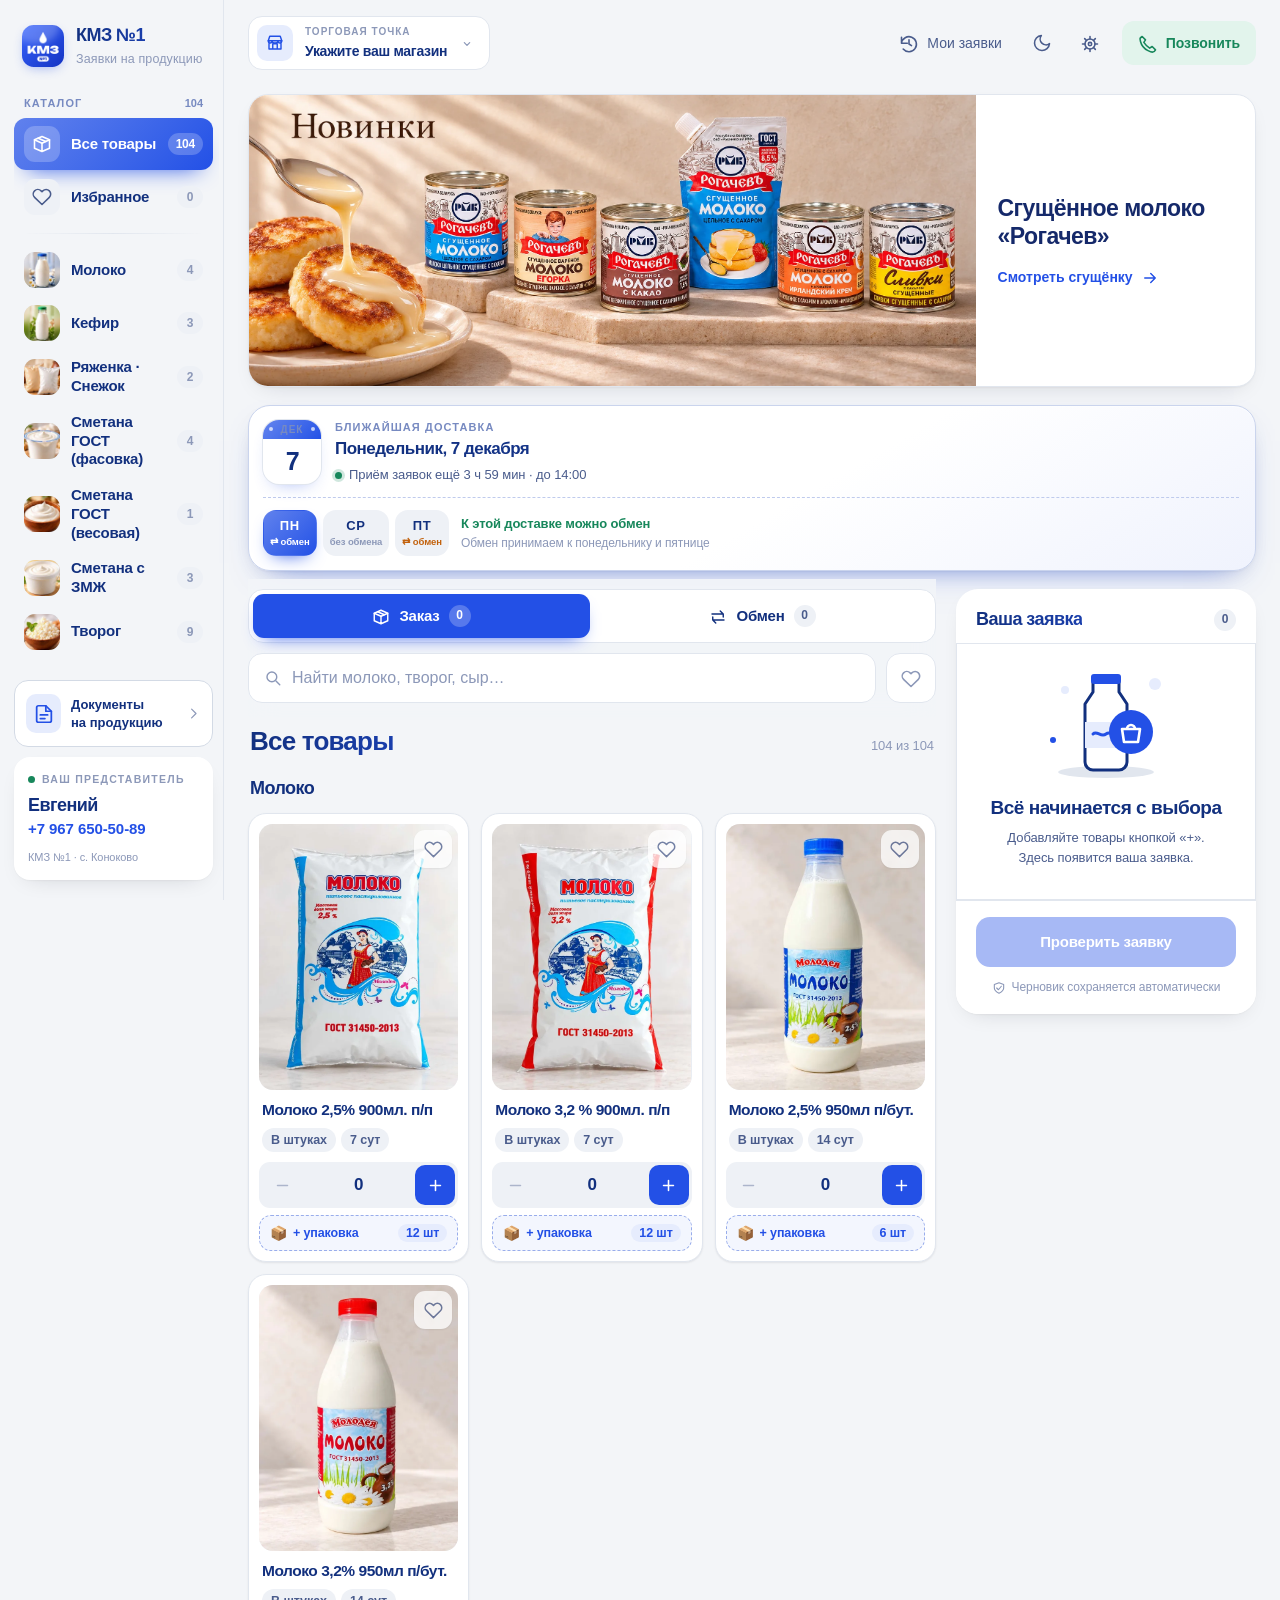
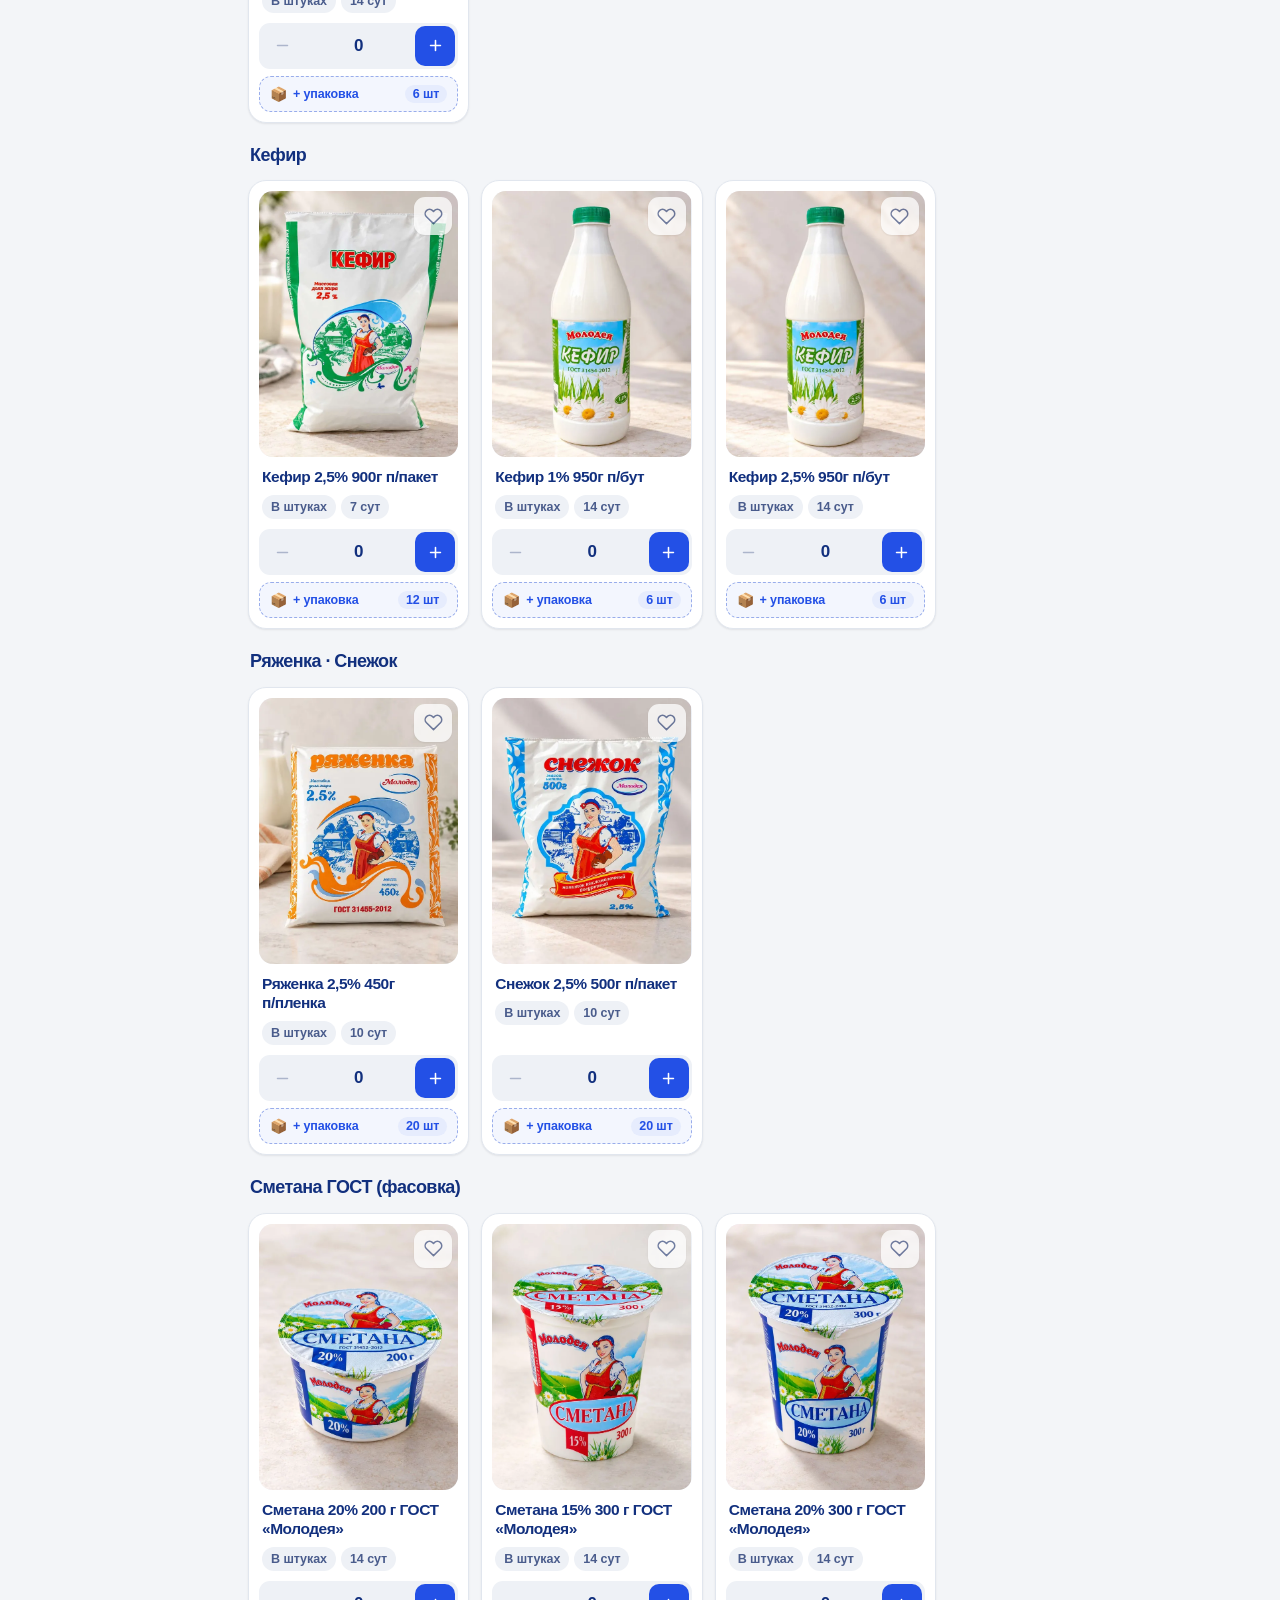
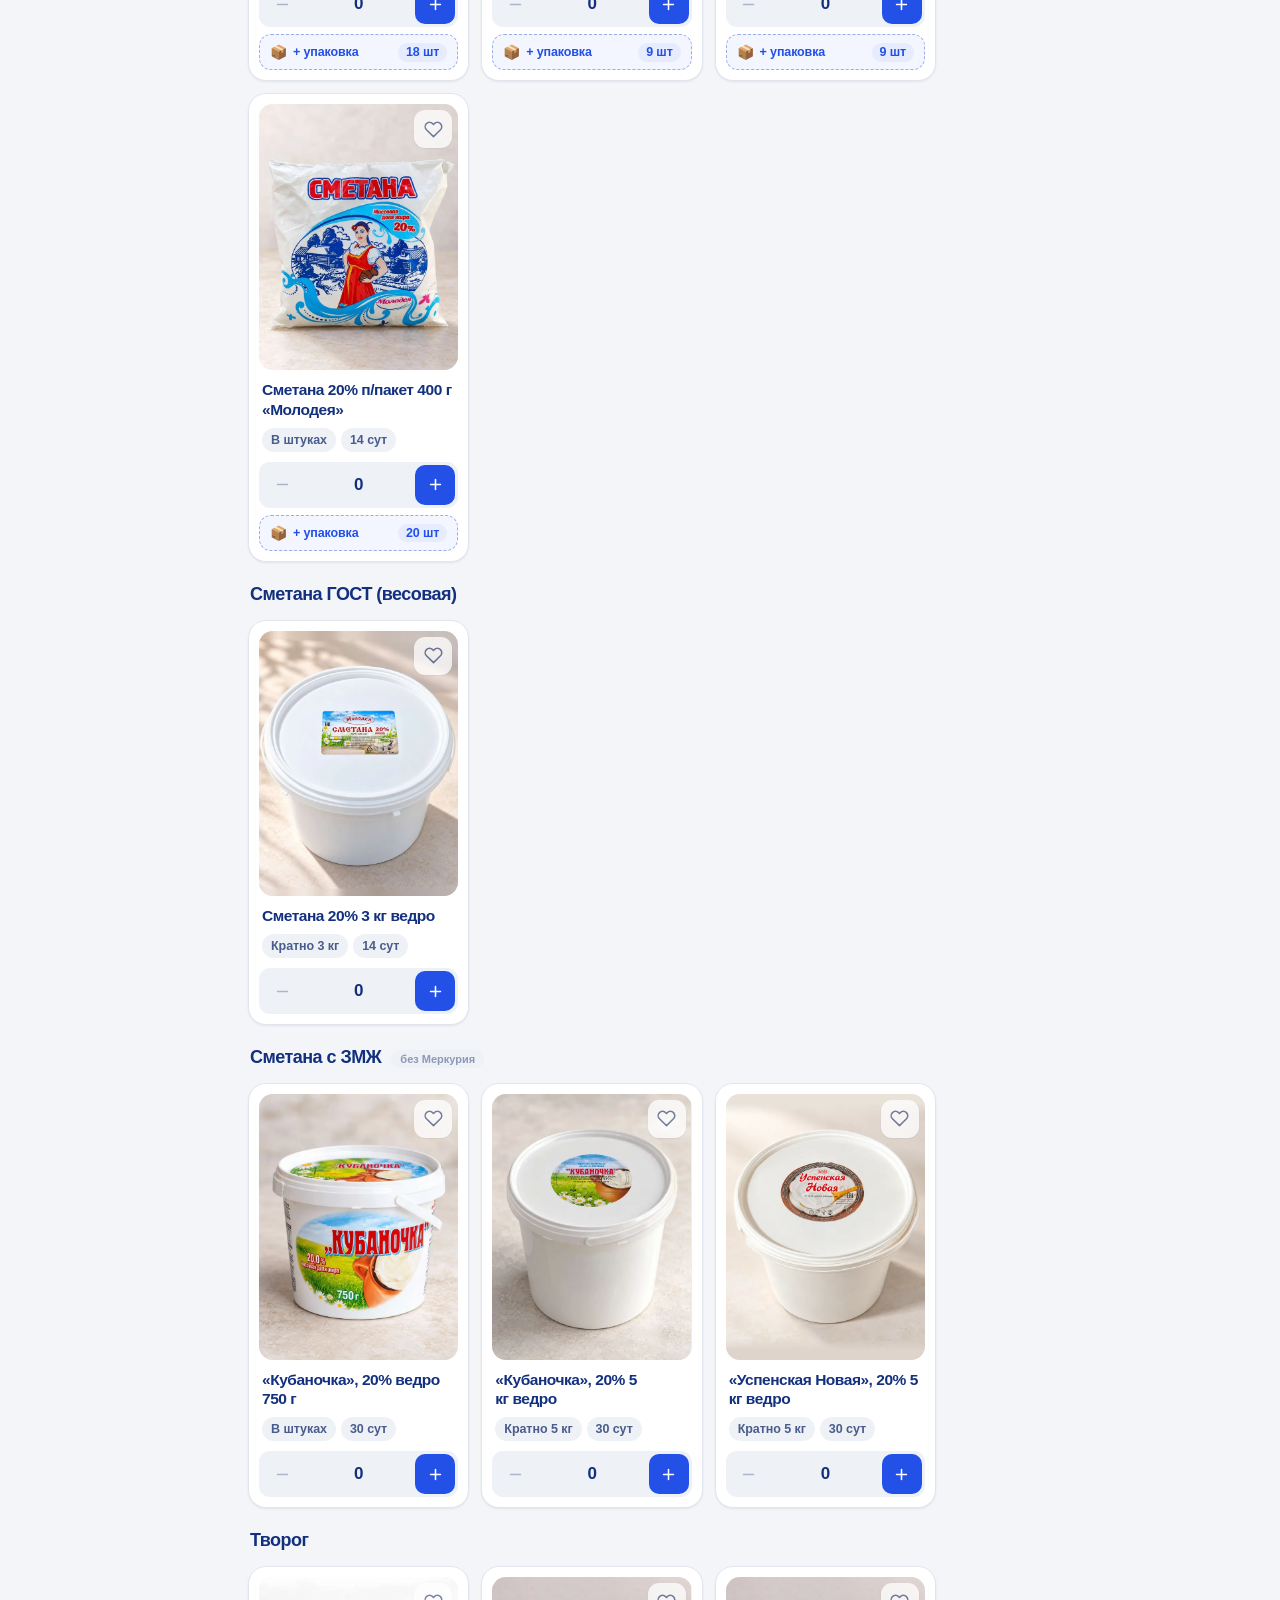
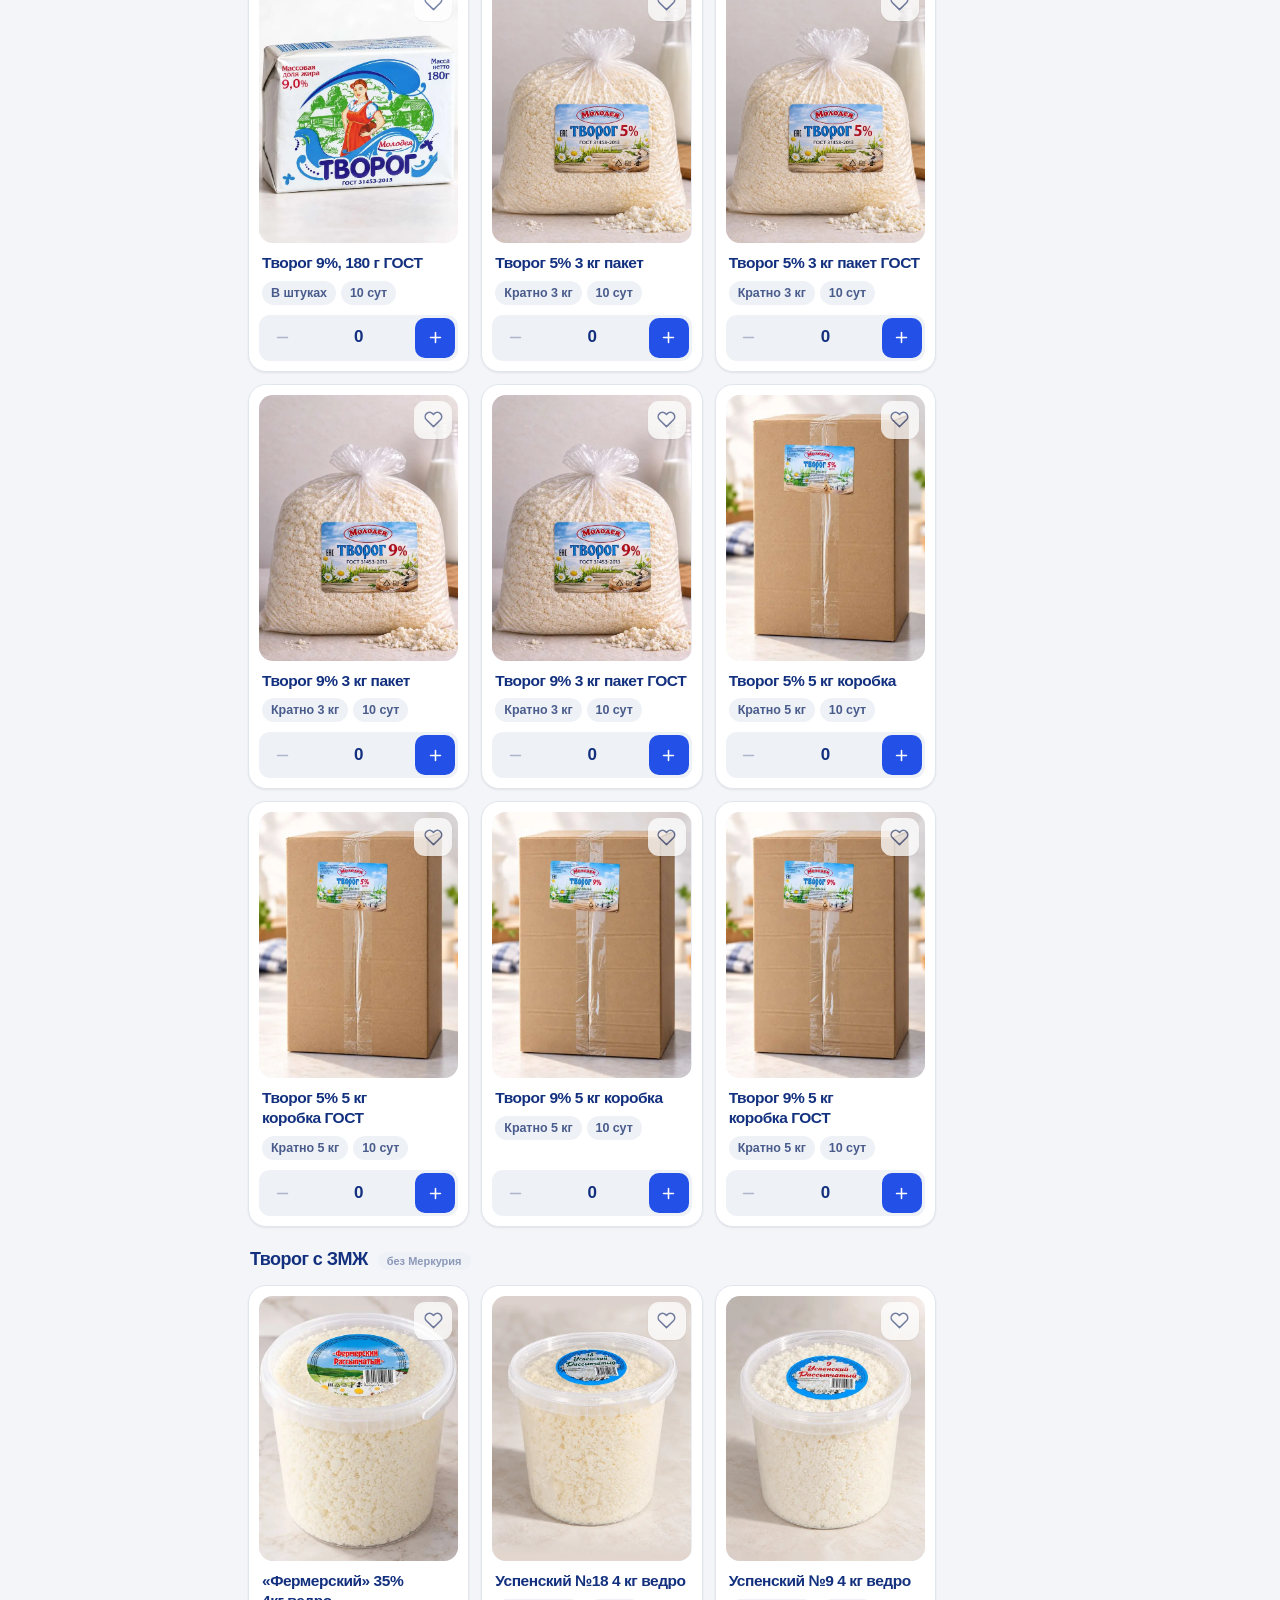
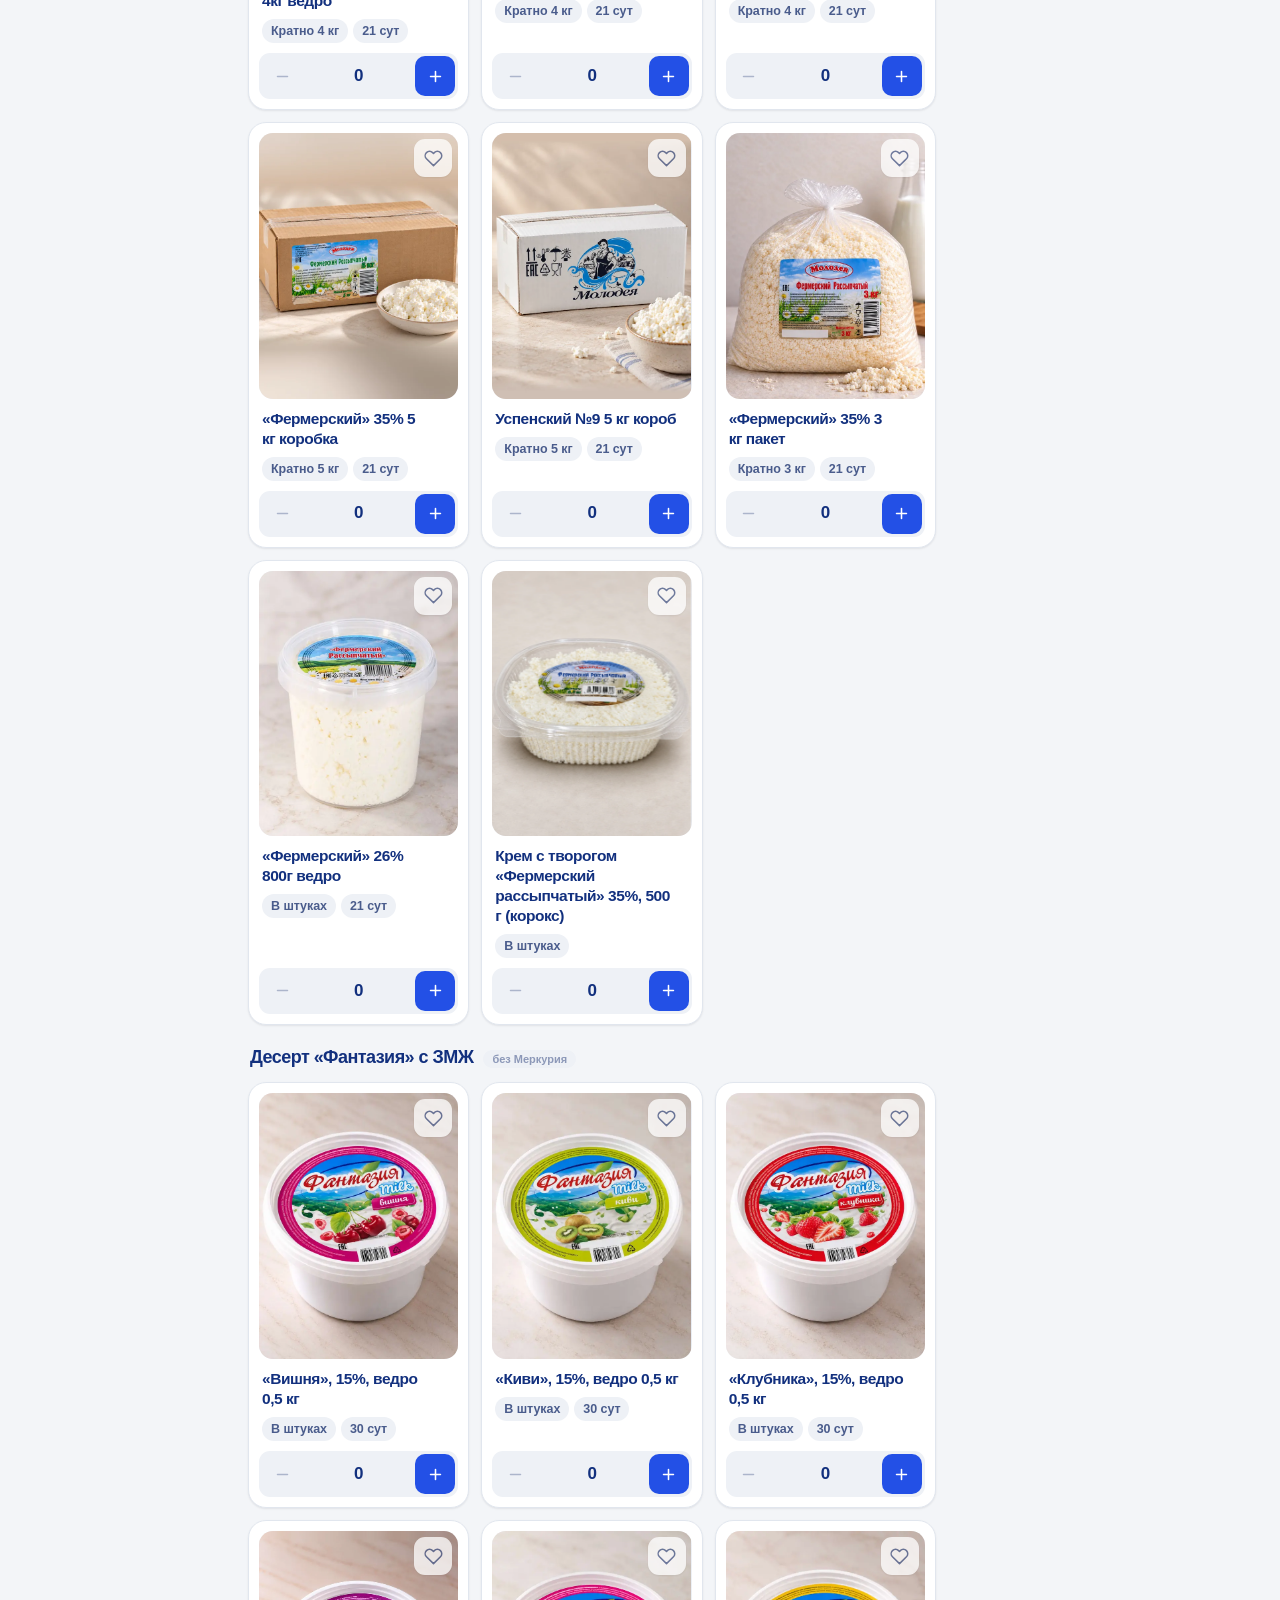
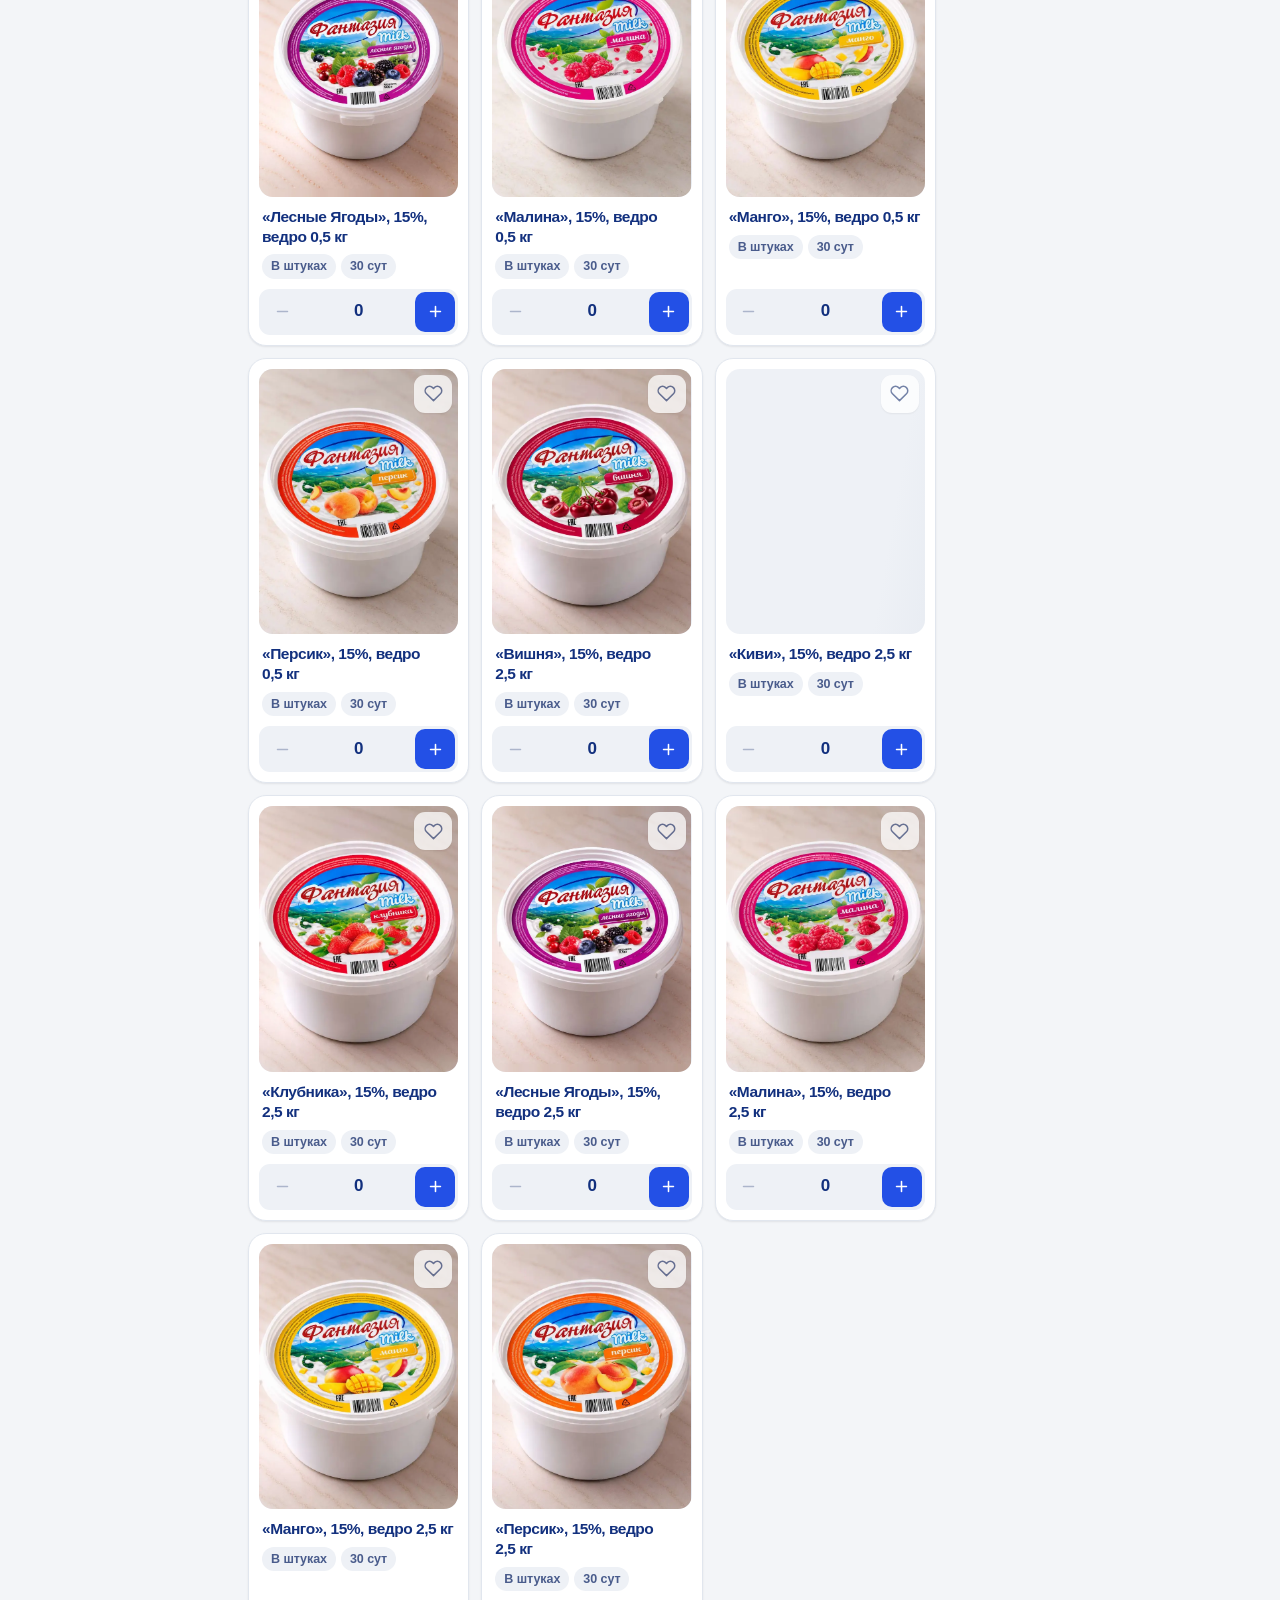
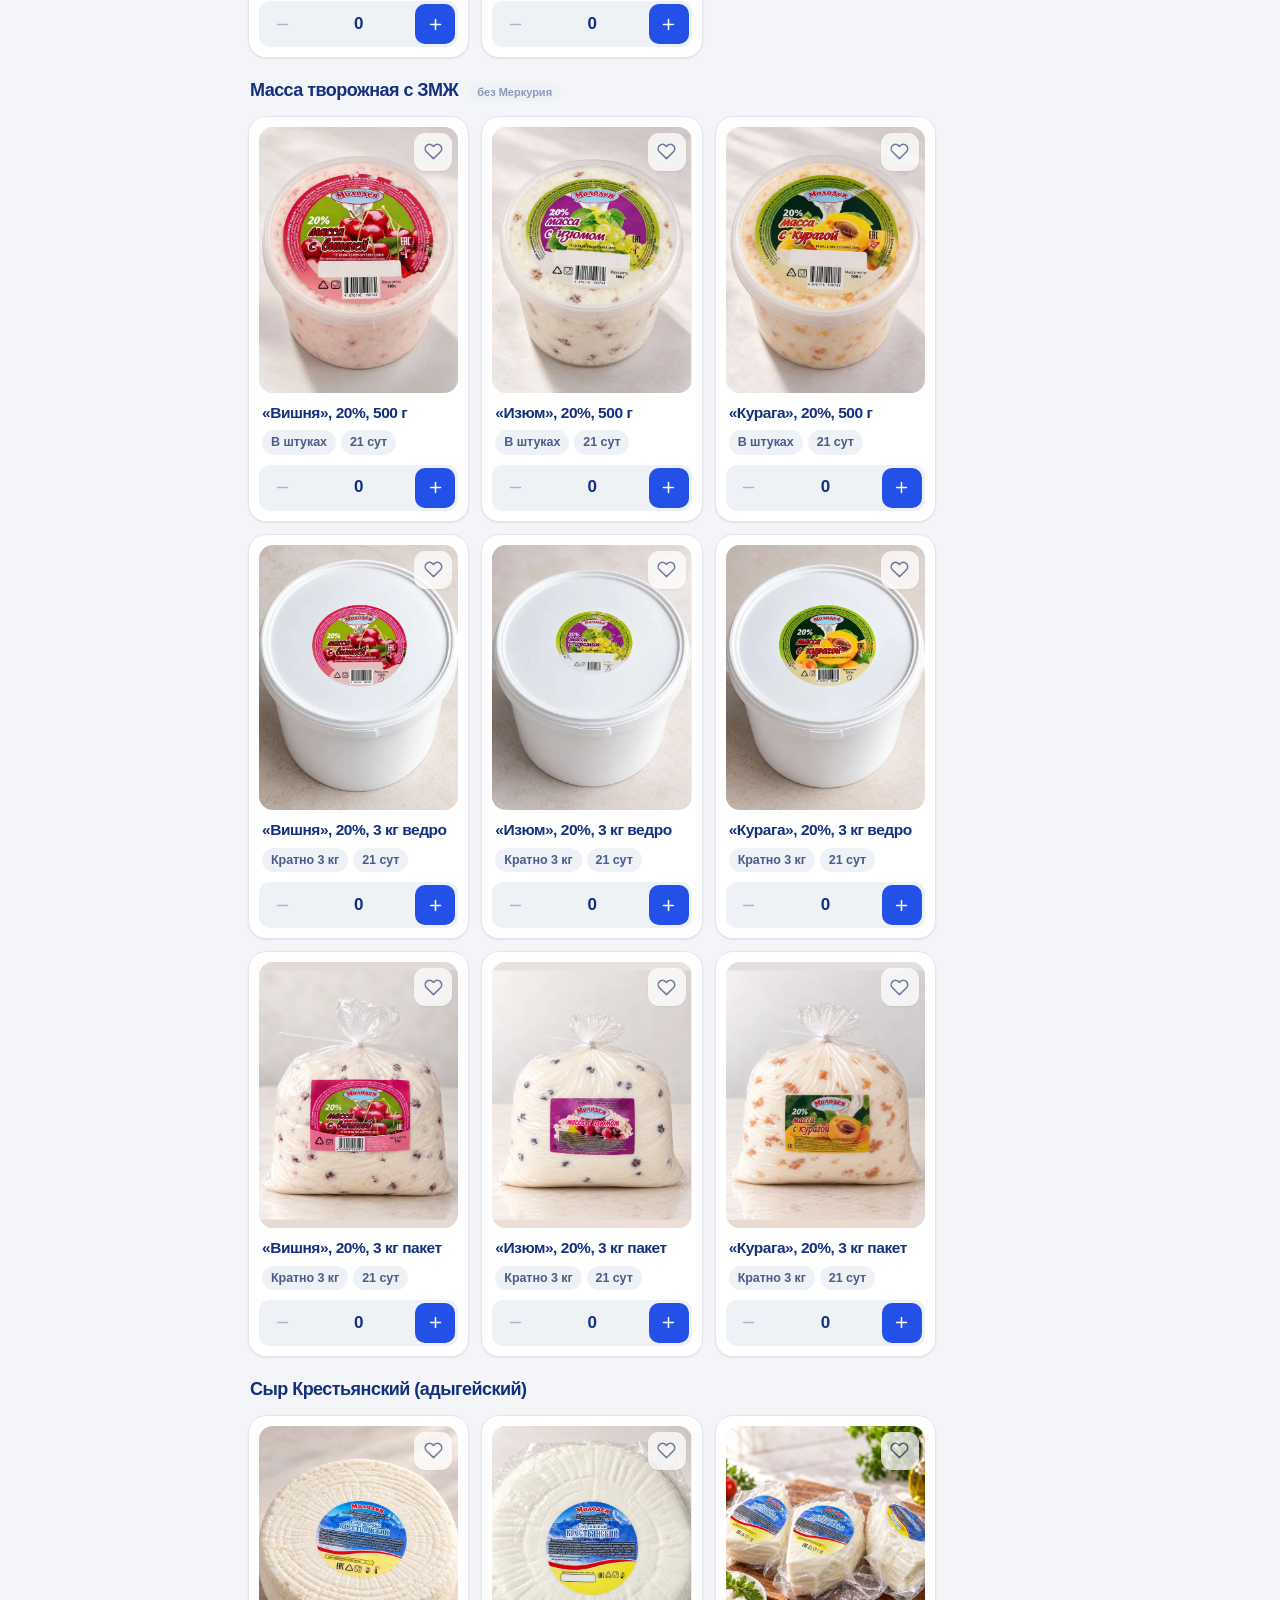
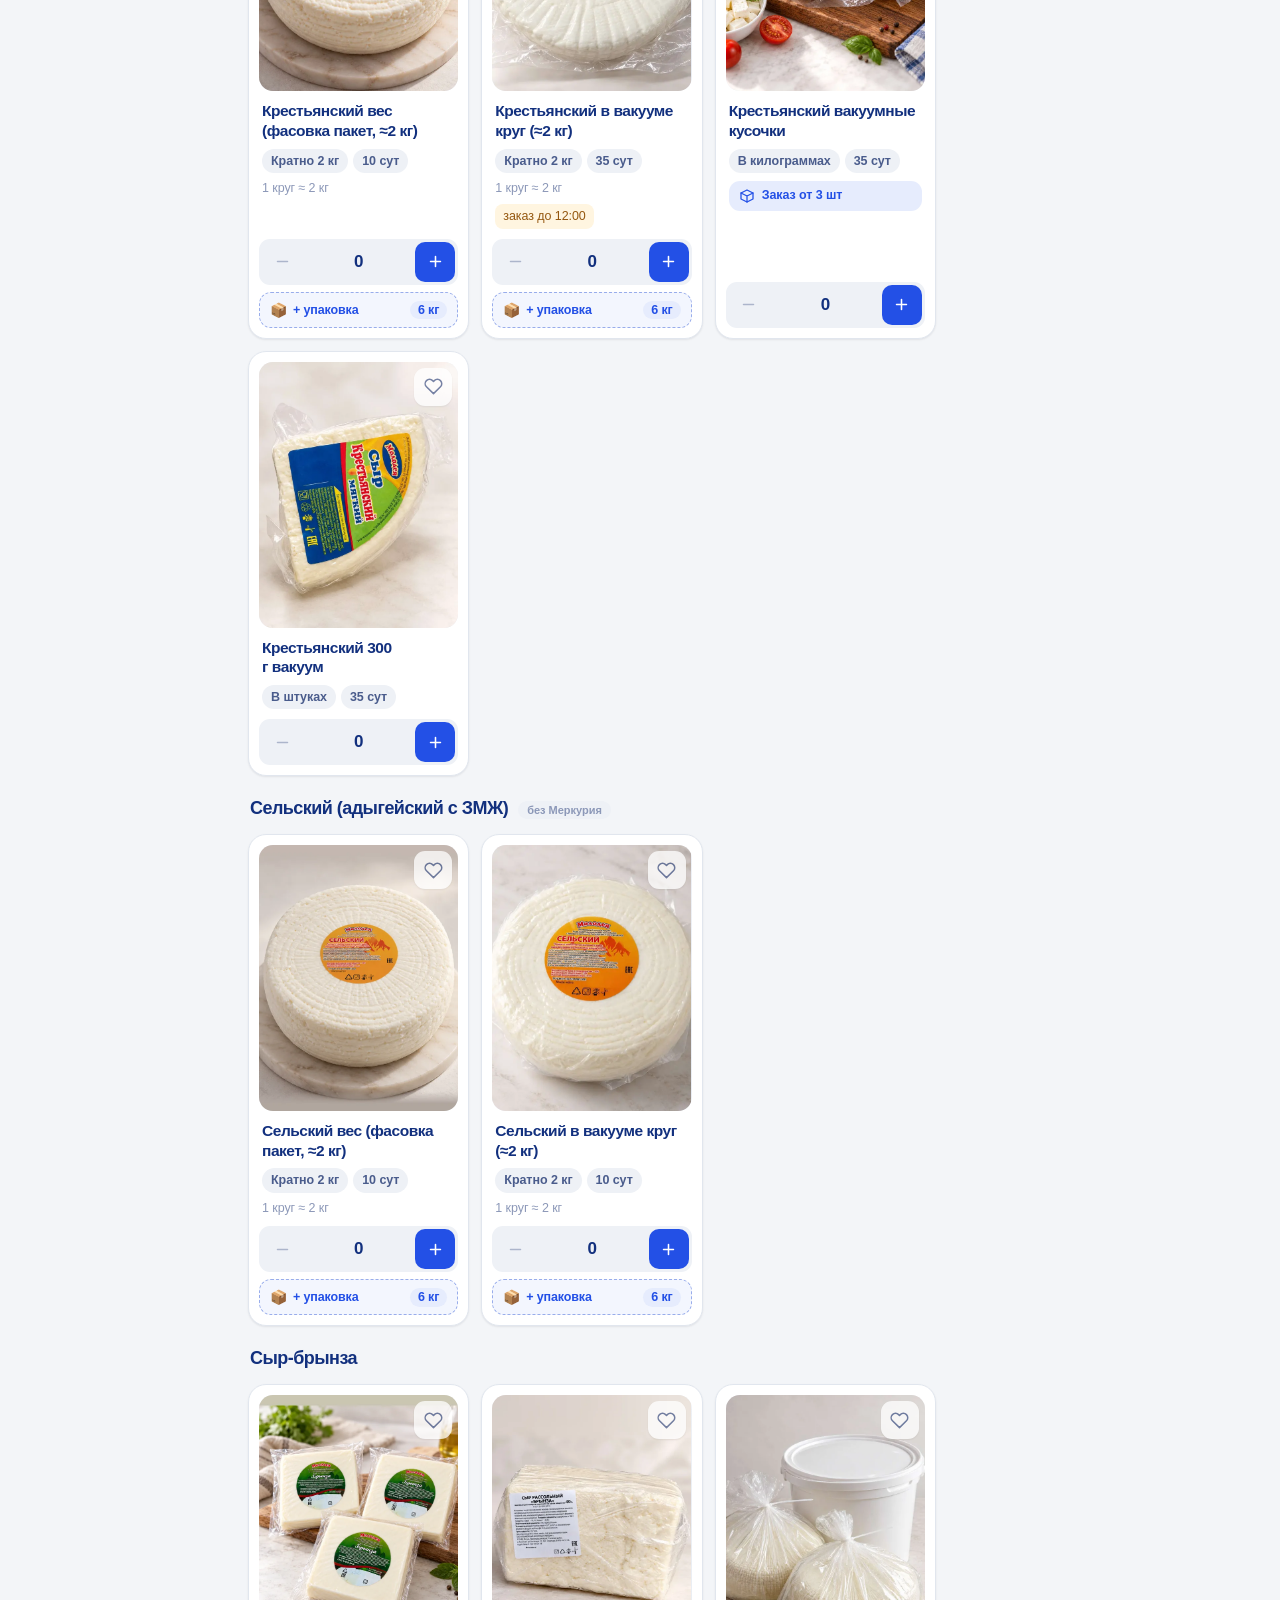
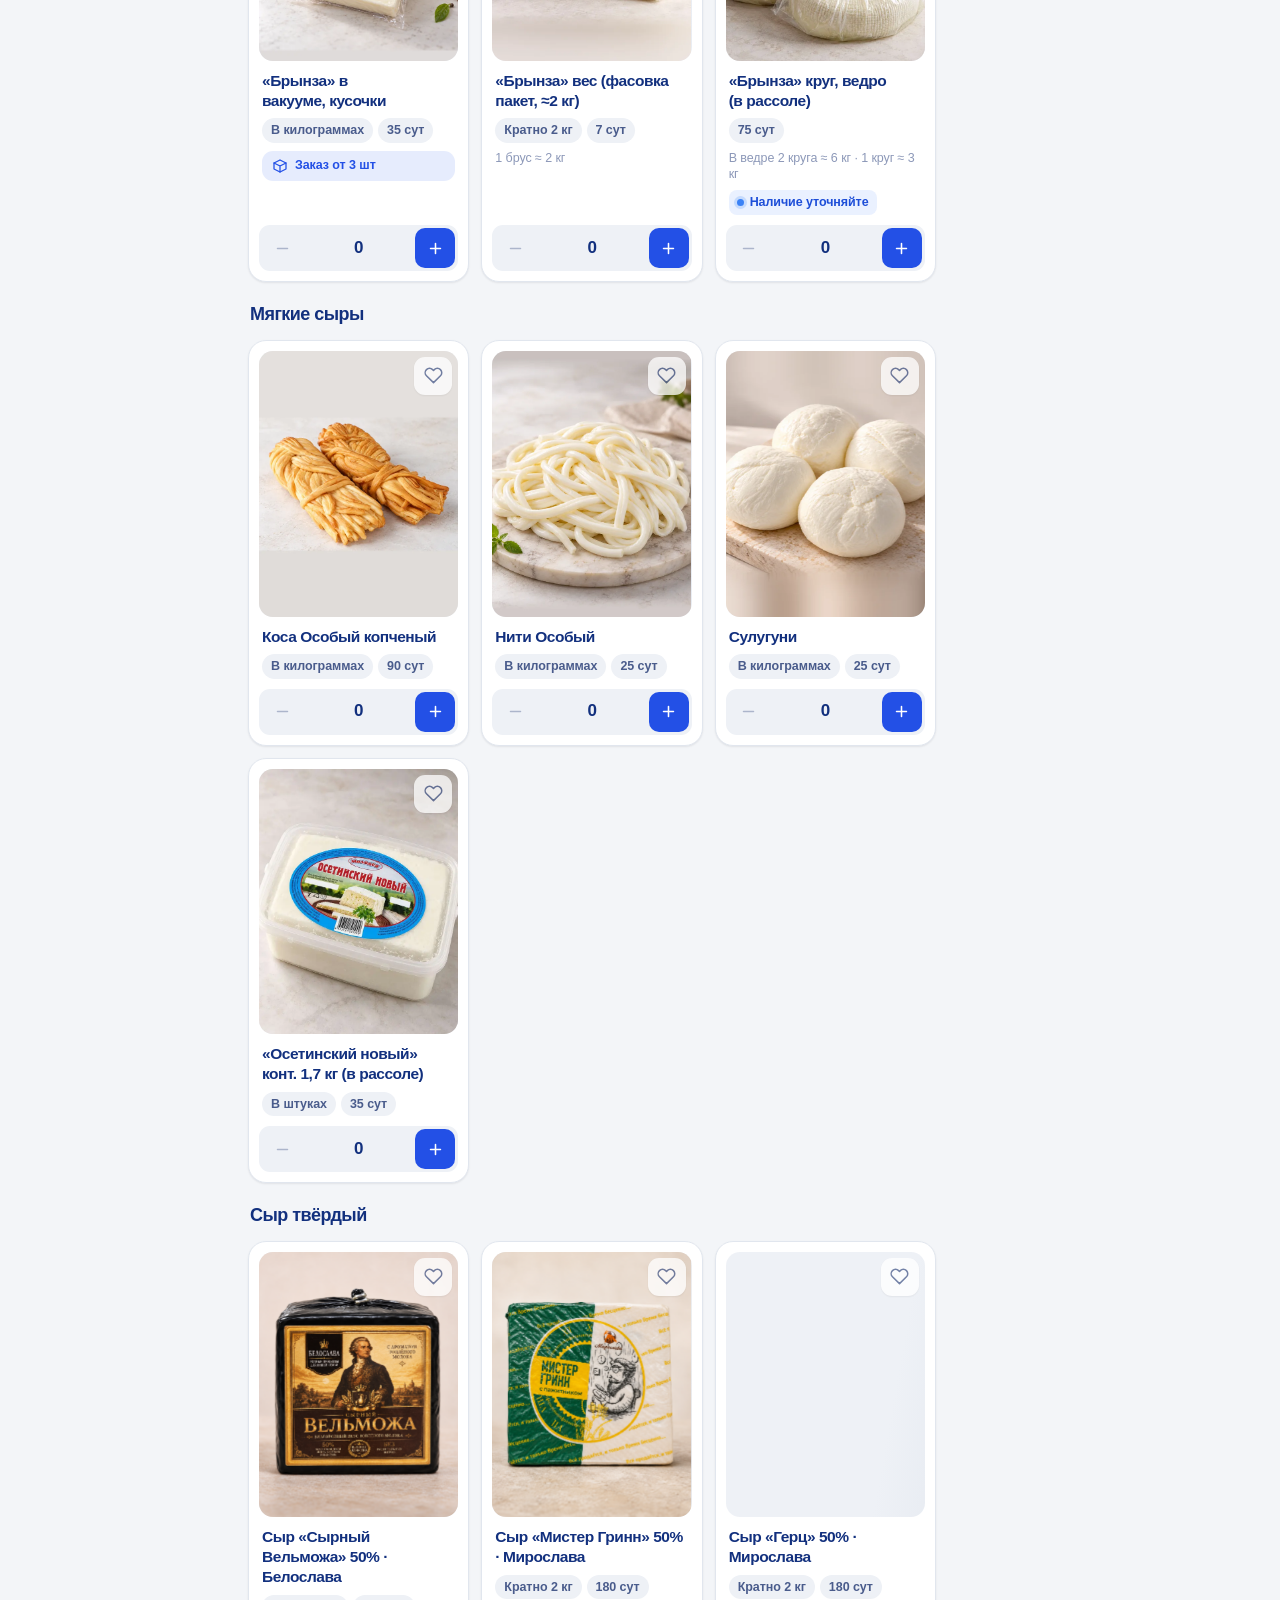
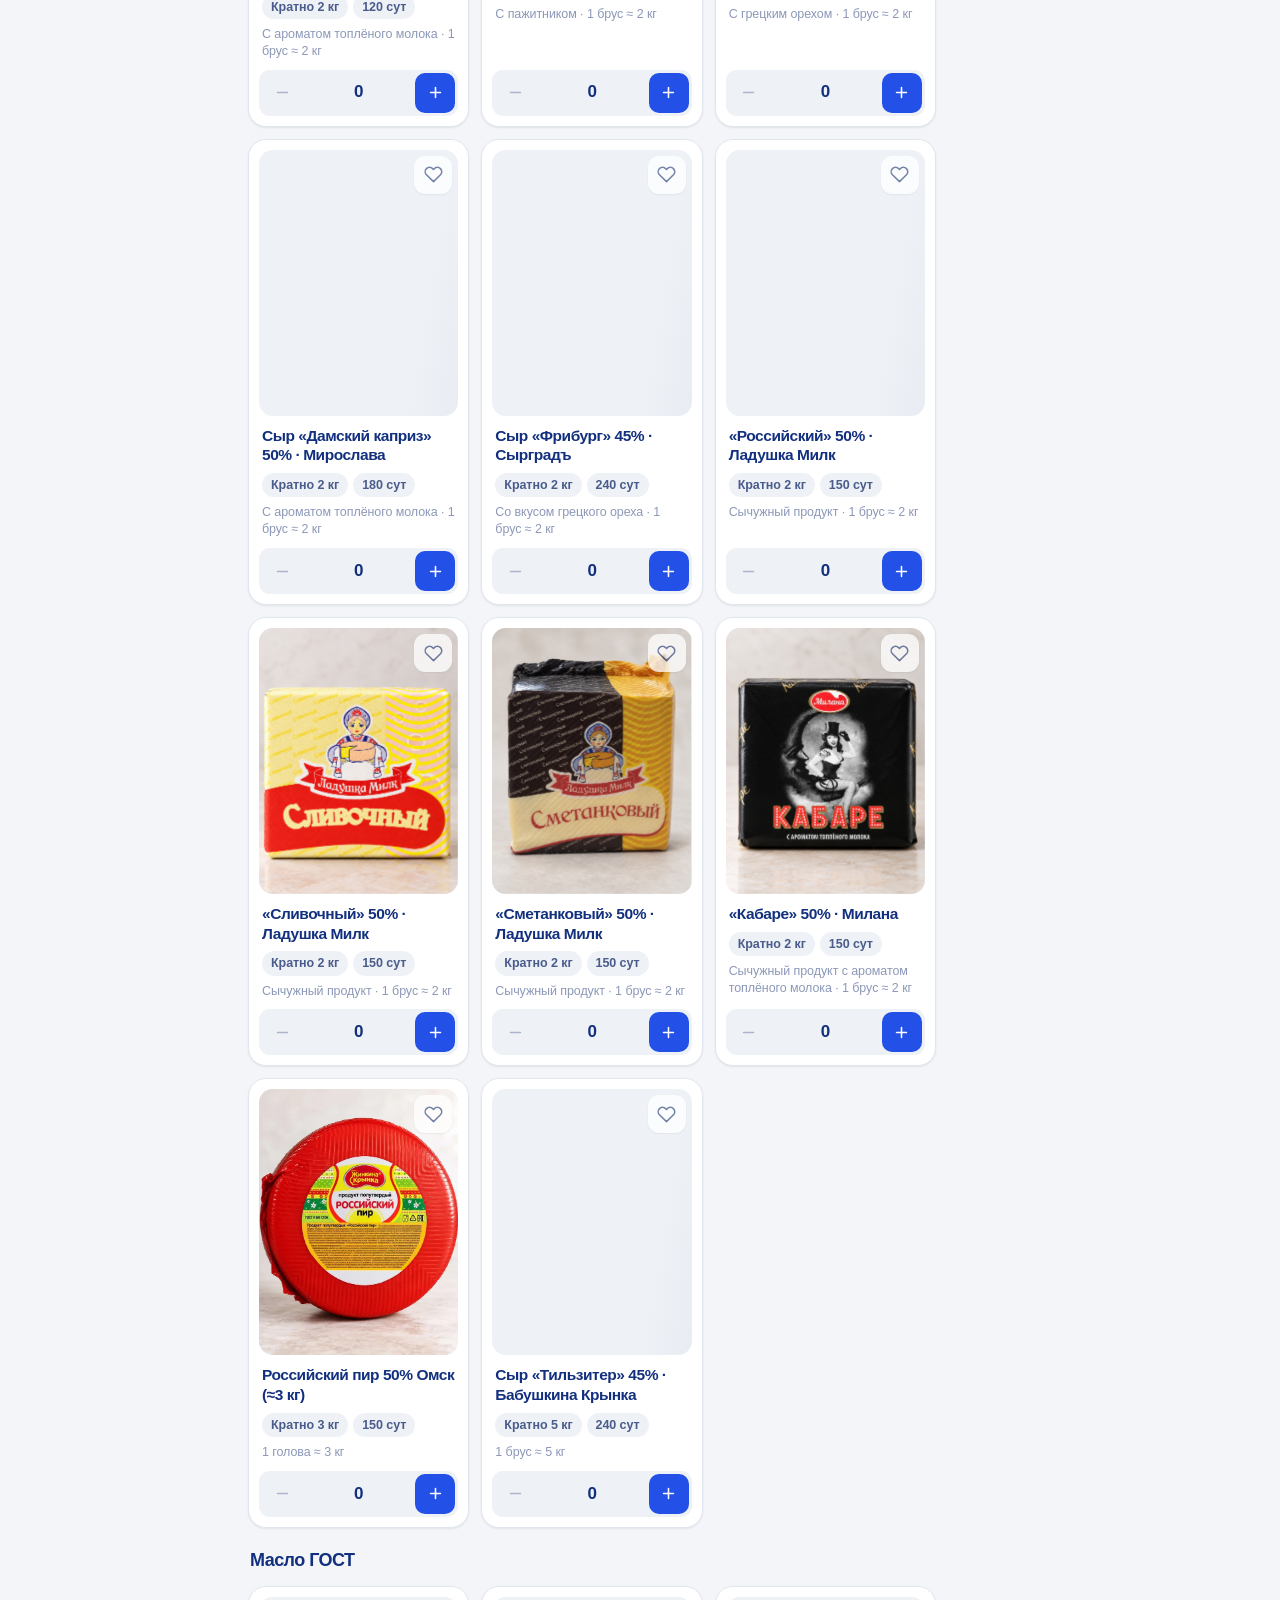
==== commit f52ef217: "Обновить каталог КМЗ, карусель новинок и декларации на продукцию" ====
--- a/index.html
+++ b/index.html
@@ -1174,6 +1174,7 @@
 <link rel="stylesheet" href="./мобильный_вид.css">
 <link rel="stylesheet" href="плашка_новинок.css">
 <style>.kmz-privacy-note{font-size:13px;line-height:1.5;color:var(--ink2,#4A5669);margin:14px 0}.kmz-privacy-note a,.catalog-footer a{color:var(--acc,#2350E6);text-decoration:underline;text-underline-offset:3px}</style>
+<link rel="stylesheet" href="документы.css">
 </head>
 <body>
 <div class="splash" id="splash" hidden><img src="img/a682cd8208.png" alt=""><b>КМЗ №1</b><small>Заявки на продукцию</small><i></i></div><script>(function(){try{if((window.matchMedia&&matchMedia("(display-mode: standalone)").matches)||navigator.standalone){var s=document.getElementById("splash");s.hidden=false;window.__splashT=Date.now();}}catch(e){}})();</script>
@@ -1184,7 +1185,7 @@
     <a class="brand" href="./"><img src="img/a682cd8208.png" alt="" width="46" height="46"><span><strong>КМЗ №1</strong><small>Заявки на продукцию</small></span></a>
     <div class="rail-heading">КАТАЛОГ <span id="catalog-size">95</span></div>
     <nav id="categories" aria-label="Категории"></nav>
-    <div class="rail-contact"><span class="contact-dot"></span><strong>Ваш представитель</strong><p>Евгений</p><a href="tel:+79676505089">+7 967 650-50-89</a><small>КМЗ №1 · с. Коноково</small></div>
+    <button type="button" class="documents-entry" data-docs-open aria-haspopup="dialog"><span class="documents-symbol"><svg viewBox="0 0 24 24" aria-hidden="true"><path d="M14 3H6a2 2 0 0 0-2 2v14a2 2 0 0 0 2 2h12a2 2 0 0 0 2-2V9z"/><path d="M14 3v6h6M8 13h8M8 17h5"/></svg></span><strong>Документы<br>на продукцию</strong><svg class="documents-arrow" viewBox="0 0 24 24" aria-hidden="true"><path d="m9 5 7 7-7 7"/></svg></button><div class="rail-contact"><span class="contact-dot"></span><strong>Ваш представитель</strong><p>Евгений</p><a href="tel:+79676505089">+7 967 650-50-89</a><small>КМЗ №1 · с. Коноково</small></div>
   </aside>
   <div class="app-content">
     <header class="topbar">
@@ -1197,10 +1198,16 @@
       <div id="storage-warning" class="notice warning" role="status" hidden></div>
       <div id="conflict-warning" class="notice warning" role="alert" hidden>Данные изменены в другой вкладке. <button data-action="reload-state">Загрузить изменения</button></div>
       <div id="catalog-update" class="notice" role="status" hidden>Доступен обновлённый каталог. <button data-action="apply-update">Применить обновление</button></div>
-      <div class="cutbar" id="cutbar" hidden></div><button class="cheese-promo" type="button" data-action="category" data-category="tverdye" aria-label="Новинки — перейти в категорию Сыр твёрдый">
+      <div class="cutbar" id="cutbar" hidden></div><section class="promo-carousel" aria-label="Новинки" aria-roledescription="карусель">
+        <button class="cheese-promo" type="button" data-action="category" data-category="sguschenka" aria-label="Посмотреть сгущённое молоко">
+          <img class="cheese-promo__image" src="img/novinki-sguschenka.webp" width="1983" height="793" alt="Новинки Рогачев" fetchpriority="high">
+          <span class="cheese-promo__copy"><span class="cheese-promo__title">Сгущённое молоко «Рогачев»</span><span class="cheese-promo__link">Смотреть сгущёнку <svg viewBox="0 0 24 24" aria-hidden="true"><path d="M5 12h14M13 6l6 6-6 6"/></svg></span></span>
+        </button>
+        <button hidden class="cheese-promo" type="button" data-action="category" data-category="tverdye" aria-label="Новинки — перейти в категорию Сыр твёрдый">
         <img class="cheese-promo__image" src="img/Новинки_сыров.png" width="1983" height="793" alt="Новинки: Фрибург, Сырный Вельможа, Тильзитер, Кабаре, Дамский каприз, Российский, Мистер Гринн, Герц, Сметанковый и Сливочный" fetchpriority="high">
         <span class="cheese-promo__copy"><span class="cheese-promo__title">Сыры для вашей витрины</span><span class="cheese-promo__link">Смотреть сыры <svg viewBox="0 0 24 24" aria-hidden="true"><path d="M5 12h14M13 6l6 6-6 6"/></svg></span></span>
       </button>
+      </section>
       <div class="page-intro"><div><div class="eyebrow">ЗАКАЗ И ОБМЕН</div><h1>Новая заявка<span>.</span></h1><p>Всё нужное для вашей торговой точки.</p></div><div class="delivery"><span class="dday" id="delivery-day"><span data-icon="truck"></span></span><div><small>Ближайшая доставка</small><strong id="delivery-date">Уточняем дату…</strong><span id="delivery-deadline"></span></div></div></div>
       <div id="repeat-box" hidden></div><div class="workspace">
         <main class="catalog" id="catalog-panel">
@@ -1217,14 +1224,14 @@
     <div class="mobile-bottom"><button id="mobile-cart" data-action="cart" disabled><span data-icon="bag"></span><span><strong id="mobile-total">Корзина пуста</strong><small id="mobile-detail">Добавьте товары</small></span><span class="mobile-next">Далее <span data-icon="arrow"></span></span></button></div>
   </div>
 </div>
-<div class="drawer-veil" id="drawer" hidden><aside class="drawer" role="dialog" aria-modal="true" aria-label="Меню"><div class="drawer-head"><img src="img/a682cd8208.png" alt=""><span><b>КМЗ №1</b><small>Заявки на продукцию</small></span><button class="icon-button" id="drawer-close" type="button" aria-label="Закрыть меню"><svg viewBox="0 0 24 24"><path d="M6 6l12 12M18 6 6 18"/></svg></button></div><div class="dlbl">Оформление</div><div class="theme-seg" role="group" aria-label="Тема"><button type="button" data-theme-set="auto" aria-pressed="true"><svg viewBox="0 0 24 24"><circle cx="12" cy="12" r="9"/><path d="M12 3v18" /><path d="M12 3a9 9 0 0 1 0 18z" fill="currentColor"/></svg>Авто</button><button type="button" data-theme-set="light" aria-pressed="false"><svg viewBox="0 0 24 24"><circle cx="12" cy="12" r="4"/><path d="M12 2v2M12 20v2M4.9 4.9l1.4 1.4M17.7 17.7l1.4 1.4M2 12h2M20 12h2M4.9 19.1l1.4-1.4M17.7 6.3l1.4-1.4"/></svg>Светлая</button><button type="button" data-theme-set="dark" aria-pressed="false"><svg viewBox="0 0 24 24"><path d="M21 12.8A9 9 0 1 1 11.2 3a7 7 0 0 0 9.8 9.8z"/></svg>Тёмная</button></div><div class="dlbl">Каталог</div><nav id="drawer-cats" aria-label="Категории"></nav><div class="rail-contact"><span class="contact-dot"></span><strong>Ваш представитель</strong><p>Евгений</p><a href="tel:+79676505089">+7 967 650-50-89</a><small>КМЗ №1 · с. Коноково</small></div></aside></div>
+<div class="drawer-veil" id="drawer" hidden><aside class="drawer" role="dialog" aria-modal="true" aria-label="Меню"><div class="drawer-head"><img src="img/a682cd8208.png" alt=""><span><b>КМЗ №1</b><small>Заявки на продукцию</small></span><button class="icon-button" id="drawer-close" type="button" aria-label="Закрыть меню"><svg viewBox="0 0 24 24"><path d="M6 6l12 12M18 6 6 18"/></svg></button></div><div class="dlbl">Оформление</div><div class="theme-seg" role="group" aria-label="Тема"><button type="button" data-theme-set="auto" aria-pressed="true"><svg viewBox="0 0 24 24"><circle cx="12" cy="12" r="9"/><path d="M12 3v18" /><path d="M12 3a9 9 0 0 1 0 18z" fill="currentColor"/></svg>Авто</button><button type="button" data-theme-set="light" aria-pressed="false"><svg viewBox="0 0 24 24"><circle cx="12" cy="12" r="4"/><path d="M12 2v2M12 20v2M4.9 4.9l1.4 1.4M17.7 17.7l1.4 1.4M2 12h2M20 12h2M4.9 19.1l1.4-1.4M17.7 6.3l1.4-1.4"/></svg>Светлая</button><button type="button" data-theme-set="dark" aria-pressed="false"><svg viewBox="0 0 24 24"><path d="M21 12.8A9 9 0 1 1 11.2 3a7 7 0 0 0 9.8 9.8z"/></svg>Тёмная</button></div><div class="dlbl">Каталог</div><nav id="drawer-cats" aria-label="Категории"></nav><button type="button" class="documents-entry" data-docs-open aria-haspopup="dialog"><span class="documents-symbol"><svg viewBox="0 0 24 24" aria-hidden="true"><path d="M14 3H6a2 2 0 0 0-2 2v14a2 2 0 0 0 2 2h12a2 2 0 0 0 2-2V9z"/><path d="M14 3v6h6M8 13h8M8 17h5"/></svg></span><strong>Документы<br>на продукцию</strong><svg class="documents-arrow" viewBox="0 0 24 24" aria-hidden="true"><path d="m9 5 7 7-7 7"/></svg></button><div class="rail-contact"><span class="contact-dot"></span><strong>Ваш представитель</strong><p>Евгений</p><a href="tel:+79676505089">+7 967 650-50-89</a><small>КМЗ №1 · с. Коноково</small></div></aside></div>
 <div class="lb" id="lb" hidden role="dialog" aria-modal="true" aria-label="Фото товара"><div class="lb-bar"><b id="lb-title"></b><button type="button" id="lb-close" aria-label="Закрыть фото"><svg viewBox="0 0 24 24"><path d="M6 6l12 12M18 6 6 18"/></svg></button></div><div class="lb-view" id="lb-view"><img id="lb-img" alt=""></div><div class="lb-hint">Нажмите на фото, чтобы приблизить. Можно увеличить двумя пальцами.</div></div>
 <nav class="tabbar" id="tabbar" aria-label="Разделы"><button type="button" data-action="category" data-category="all" data-tab="all" class="on"><span data-icon="box"></span>Каталог</button><button type="button" data-action="category" data-category="favorites" data-tab="favorites"><span data-icon="heart"></span>Избранное</button><button type="button" data-action="cart" data-tab="cart"><span data-icon="bag"></span>Заявка<span class="tb-badge" id="tb-badge"></span></button><button type="button" data-action="history" data-tab="history"><span data-icon="history"></span>Мои заявки</button></nav>
 <div class="modal-overlay" id="modal-overlay" hidden><section id="modal" class="modal" role="dialog" aria-modal="true" aria-labelledby="modal-title" tabindex="-1"><div class="modal-head"><div><small id="modal-kicker"></small><h2 id="modal-title"></h2></div><button data-action="close" class="icon-button" aria-label="Закрыть окно"><span data-icon="close"></span></button></div><div class="modal-body" id="modal-body"></div><div class="modal-foot" id="modal-foot"></div></section></div>
 <div id="toast" class="toast" role="status" aria-live="polite" hidden></div>
 <script>(function(){'use strict';var version='3.2.1',done=false,state=window.KMZ_BOOT={version:version,code:'LOADING',error:'',fail:function(code,error){if(done)return;state.code=code;state.error=String(error&&error.message||error||'').slice(0,300);var box=document.getElementById('startup-status');if(box){box.hidden=false;var msg=document.getElementById('startup-message');if(msg)msg.textContent='Не удалось запустить каталог. Обновите страницу или откройте резервную страницу.';var codeEl=document.getElementById('startup-code');if(codeEl)codeEl.textContent='Версия '+version+' · '+code;}},done:function(){if(done)return;done=true;state.code='READY';var box=document.getElementById('startup-status');if(box)box.hidden=true;document.documentElement.setAttribute('data-kmz-version',version);try{if(navigator.serviceWorker&&navigator.serviceWorker.getRegistrations)navigator.serviceWorker.getRegistrations().then(function(regs){regs.forEach(function(reg){var worker=reg.active||reg.waiting||reg.installing;if(worker&&/\/sw\.js(?:\?|$)/.test(worker.scriptURL))reg.unregister().catch(function(){});});}).catch(function(){});}catch(ignore){}}};window.addEventListener('error',function(e){if(!window.KMZ_READY&&e&&e.message)state.fail('JS_ERROR',e.message);});setTimeout(function(){if(!window.KMZ_READY)state.fail('STARTUP_TIMEOUT');},15000);})();
 </script>
-<script>window.KMZ_PHOTOS={"Молоко 2,5% 950мл п/бут.":"img/4feb3f644c.webp","Молоко 3,2% 950мл п/бут.":"img/4f2e8c9e03.webp","Молоко 3,2 % 900мл. п/п":"img/a7140cf469.webp","Кефир 2,5% 900г п/пакет":"img/64aac62f1a.webp","Сметана 20% п/пакет 400 г «Молодея»":"img/8db0429413.webp","Сметана 20% 3 кг ведро":"img/360b48274d.webp","«Успенская Новая», 20% 5 кг ведро":"img/29f06f8e6a.webp","«Фермерский» 35% 5 кг коробка":"img/3f2d1d479b.webp","Успенский №9 4 кг ведро":"img/808874f8d6.webp","«Изюм», 20%, 3 кг ведро":"img/b20eec0c59.webp","Крестьянский вакуумные кусочки":"img/9789a48a91.webp","«Брынза» в вакууме, кусочки":"img/7c716aa763.webp","Масло Сладко-сливочное 82,5% 5 кг":"img/b6db9b1aed.webp","Сметана 20% 180 г ГОСТ «Успенская Марка»":"img/1e871b1dad.webp","Сметана 15% 300 г ГОСТ «Успенская Марка»":"img/12df63e49a.webp","Молоко 2,5% 900мл. п/п":"img/add17ac80b.webp","Кефир 2,5% 950г п/бут":"img/f181ea056a.webp","Кефир 1% 950г п/бут":"img/4cfd9dcabf.webp","Сметана 15% 300 г ГОСТ «Молодея»":"img/08dcde76d0.webp","Сметана 20% 200 г ГОСТ «Молодея»":"img/f8c9a3a763.webp","Творог 5% 3 кг пакет":"img/f488bf64d4.webp","Творог 5% 3 кг пакет ГОСТ":"img/f488bf64d4.webp","Успенский №18 4 кг ведро":"img/f251f4342d.webp","Крестьянский вес (фасовка пакет, ≈2 кг)":"img/a70a5311f1.webp","«Брынза» вес (фасовка пакет, ≈2 кг)":"img/e369df156e.webp","Крестьянский 300 г вакуум":"img/e66bd8533e.webp","Сулугуни":"img/suluguni-2.webp","Спред растительно-сливочный м.д.ж. 72,5% 5 кг":"img/bef76eabc3.webp","Масло Крестьянское 82,5, 180 г ф. Успенская Марка":"img/6136368e07.webp","«Брынза» круг, ведро (в рассоле)":"img/2f9dff612d.webp","Сметана 20% 300 г ГОСТ «Успенская Марка»":"img/51c2822fc7.webp","Сметана 20% 300 г ГОСТ «Молодея»":"img/45b80c89de.webp","Масло Крестьянское высш.сорт 72,5% 5 кг":"img/64c2c22cd3.webp","Творог 9%, 180 г ГОСТ":"img/fda6678921.webp","«Кубаночка», 20% ведро 750 г":"img/ab4ac9f54c.webp","«Фермерский» 26% 800г ведро":"img/5b56149ebc.webp","Российский пир 50% Омск (≈3 кг)":"img/c7f1072233.webp","«Фермерский» 35% 4кг ведро":"img/22f23e4592.webp","Масло Крестьянское 72,5, 180 г ф. Успенская Марка":"img/fe409c1d5e.webp","Масло Крестьянское 72.5, 180 г фольга":"img/792f64e741.webp","Масло Крестьянское 72.5, высш.сорт 180 г ф.":"img/1a3d994bf1.webp","Сельский в вакууме круг (≈2 кг)":"img/fbd0debdf7.webp","Творог 9% 5 кг коробка":"img/cfb582e263.webp","Творог 9% 5 кг коробка ГОСТ":"img/cfb582e263.webp","Творог 5% 5 кг коробка":"img/787cec7188.webp","Творог 5% 5 кг коробка ГОСТ":"img/787cec7188.webp","Творог 9% 3 кг пакет":"img/06b41afb39.webp","Творог 9% 3 кг пакет ГОСТ":"img/06b41afb39.webp","«Кубаночка», 20% 5 кг ведро":"img/665eb4a369.webp","Крестьянский в вакууме круг (≈2 кг)":"img/ddcd55af7b.webp","Снежок 2,5% 500г п/пакет":"img/4b133f0667.webp","«Курага», 20%, 500 г":"img/9cbd13966e.webp","«Изюм», 20%, 500 г":"img/4f246494f8.webp","«Вишня», 20%, 500 г":"img/d1a684353a.webp","Спред растительно-сливочный 72,5% 180г":"img/94ad1688e6.webp","«Осетинский новый» конт. 1,7 кг (в рассоле)":"img/83a89f9097.webp","Ряженка 2,5% 450г п/пленка":"img/2c1fd194ac.webp","«Клубника», 15%, ведро 2,5 кг":"img/136d1a4cfc.webp","«Вишня», 15%, ведро 2,5 кг":"img/770ddc54ec.webp","«Персик», 15%, ведро 2,5 кг":"img/761d26b275.webp","«Манго», 15%, ведро 2,5 кг":"img/07170838c3.webp","«Киви», 15%, ведро 2,5 кг":"img/aabf489582.webp","«Малина», 15%, ведро 2,5 кг":"img/d4f27f2228.webp","«Вишня», 15%, ведро 0,5 кг":"img/fb86842560.webp","«Персик», 15%, ведро 0,5 кг":"img/c17ef68fbc.webp","«Манго», 15%, ведро 0,5 кг":"img/001ba0e8f0.webp","«Клубника», 15%, ведро 0,5 кг":"img/4805a97145.webp","«Киви», 15%, ведро 0,5 кг":"img/9ceac88c59.webp","«Малина», 15%, ведро 0,5 кг":"img/a773167dbb.webp","«Лесные Ягоды», 15%, ведро 0,5 кг":"img/498df78ab8.webp","«Лесные Ягоды», 15%, ведро 2,5 кг":"img/12c3f241a5.webp","«Фермерский» 35% 3 кг пакет":"img/303853d53c.webp","Успенский №9 5 кг короб":"img/f7043e76e8.webp","Сельский вес (фасовка пакет, ≈2 кг)":"img/864071d629.webp","Нити Особый":"img/cdcc020528.webp","Масло Сладко-сливочное 82,5% 10 кг":"img/653f1ed9e7.webp","«Курага», 20%, 3 кг ведро":"img/e5de459e32.webp","«Вишня», 20%, 3 кг ведро":"img/6e0fb2ec0a.webp","«Изюм», 20%, 3 кг пакет":"img/00167a6601.webp","«Вишня», 20%, 3 кг пакет":"img/426ce5c537.webp","«Курага», 20%, 3 кг пакет":"img/cc37e6ca2e.webp","Коса Особый копченый":"img/355ce812ad.webp","«Российский» 50% · Ладушка Милк":"img/сыр_российский.png","«Сливочный» 50% · Ладушка Милк":"img/сыр_сливочный.png","«Сметанковый» 50% · Ладушка Милк":"img/сыр_сметанковый.png","Сыр «Дамский каприз» 50% · Мирослава":"img/сыр_дамский_каприз.png","Сыр «Герц» 50% · Мирослава":"img/сыр_герц.png","Сыр «Мистер Гринн» 50% · Мирослава":"img/сыр_мистер_гринн.png","Сыр «Сырный Вельможа» 50% · Белослава":"img/сыр_вельможа.png","Сыр «Фрибург» 45% · Сырградъ":"img/сыр_фрибург.png","«Кабаре» 50% · Милана":"img/сыр_кабаре.png","Сыр «Тильзитер» 45% · Бабушкина Крынка":"img/сыр_тильзитер.png"};
+<script>window.KMZ_PHOTOS={"Молоко 2,5% 950мл п/бут.":"img/4feb3f644c.webp","Молоко 3,2% 950мл п/бут.":"img/4f2e8c9e03.webp","Молоко 3,2 % 900мл. п/п":"img/a7140cf469.webp","Кефир 2,5% 900г п/пакет":"img/64aac62f1a.webp","Сметана 20% п/пакет 400 г «Молодея»":"img/8db0429413.webp","Сметана 20% 3 кг ведро":"img/360b48274d.webp","«Успенская Новая», 20% 5 кг ведро":"img/29f06f8e6a.webp","«Фермерский» 35% 5 кг коробка":"img/3f2d1d479b.webp","Успенский №9 4 кг ведро":"img/808874f8d6.webp","«Изюм», 20%, 3 кг ведро":"img/b20eec0c59.webp","Крестьянский вакуумные кусочки":"img/9789a48a91.webp","«Брынза» в вакууме, кусочки":"img/7c716aa763.webp","Масло Сладко-сливочное 82,5% 5 кг":"img/b6db9b1aed.webp","Сметана 20% 180 г ГОСТ «Успенская Марка»":"img/1e871b1dad.webp","Сметана 15% 300 г ГОСТ «Успенская Марка»":"img/12df63e49a.webp","Молоко 2,5% 900мл. п/п":"img/add17ac80b.webp","Кефир 2,5% 950г п/бут":"img/f181ea056a.webp","Кефир 1% 950г п/бут":"img/4cfd9dcabf.webp","Сметана 15% 300 г ГОСТ «Молодея»":"img/08dcde76d0.webp","Сметана 20% 200 г ГОСТ «Молодея»":"img/f8c9a3a763.webp","Творог 5% 3 кг пакет":"img/f488bf64d4.webp","Творог 5% 3 кг пакет ГОСТ":"img/f488bf64d4.webp","Успенский №18 4 кг ведро":"img/f251f4342d.webp","Крестьянский вес (фасовка пакет, ≈2 кг)":"img/a70a5311f1.webp","«Брынза» вес (фасовка пакет, ≈2 кг)":"img/e369df156e.webp","Крестьянский 300 г вакуум":"img/e66bd8533e.webp","Сулугуни":"img/suluguni-2.webp","Спред растительно-сливочный м.д.ж. 72,5% 5 кг":"img/b6db9b1aed.webp","Масло Крестьянское 82,5, 180 г ф. Успенская Марка":"img/6136368e07.webp","«Брынза» круг, ведро (в рассоле)":"img/2f9dff612d.webp","Сметана 20% 300 г ГОСТ «Успенская Марка»":"img/51c2822fc7.webp","Сметана 20% 300 г ГОСТ «Молодея»":"img/45b80c89de.webp","Масло Крестьянское высш.сорт 72,5% 5 кг":"img/64c2c22cd3.webp","Творог 9%, 180 г ГОСТ":"img/fda6678921.webp","«Кубаночка», 20% ведро 750 г":"img/ab4ac9f54c.webp","«Фермерский» 26% 800г ведро":"img/5b56149ebc.webp","Российский пир 50% Омск (≈3 кг)":"img/c7f1072233.webp","«Фермерский» 35% 4кг ведро":"img/22f23e4592.webp","Масло Крестьянское 72,5, 180 г ф. Успенская Марка":"img/fe409c1d5e.webp","Масло Крестьянское 72.5, 180 г фольга":"img/792f64e741.webp","Масло Крестьянское 72.5, высш.сорт 180 г ф.":"img/1a3d994bf1.webp","Сельский в вакууме круг (≈2 кг)":"img/fbd0debdf7.webp","Творог 9% 5 кг коробка":"img/cfb582e263.webp","Творог 9% 5 кг коробка ГОСТ":"img/cfb582e263.webp","Творог 5% 5 кг коробка":"img/787cec7188.webp","Творог 5% 5 кг коробка ГОСТ":"img/787cec7188.webp","Творог 9% 3 кг пакет":"img/06b41afb39.webp","Творог 9% 3 кг пакет ГОСТ":"img/06b41afb39.webp","«Кубаночка», 20% 5 кг ведро":"img/665eb4a369.webp","Крестьянский в вакууме круг (≈2 кг)":"img/ddcd55af7b.webp","Снежок 2,5% 500г п/пакет":"img/4b133f0667.webp","«Курага», 20%, 500 г":"img/9cbd13966e.webp","«Изюм», 20%, 500 г":"img/4f246494f8.webp","«Вишня», 20%, 500 г":"img/d1a684353a.webp","Спред растительно-сливочный 72,5% 180г":"img/94ad1688e6.webp","«Осетинский новый» конт. 1,7 кг (в рассоле)":"img/83a89f9097.webp","Ряженка 2,5% 450г п/пленка":"img/2c1fd194ac.webp","«Клубника», 15%, ведро 2,5 кг":"img/136d1a4cfc.webp","«Вишня», 15%, ведро 2,5 кг":"img/770ddc54ec.webp","«Персик», 15%, ведро 2,5 кг":"img/761d26b275.webp","«Манго», 15%, ведро 2,5 кг":"img/07170838c3.webp","«Киви», 15%, ведро 2,5 кг":"img/aabf489582.webp","«Малина», 15%, ведро 2,5 кг":"img/d4f27f2228.webp","«Вишня», 15%, ведро 0,5 кг":"img/fb86842560.webp","«Персик», 15%, ведро 0,5 кг":"img/c17ef68fbc.webp","«Манго», 15%, ведро 0,5 кг":"img/001ba0e8f0.webp","«Клубника», 15%, ведро 0,5 кг":"img/4805a97145.webp","«Киви», 15%, ведро 0,5 кг":"img/9ceac88c59.webp","«Малина», 15%, ведро 0,5 кг":"img/a773167dbb.webp","«Лесные Ягоды», 15%, ведро 0,5 кг":"img/498df78ab8.webp","«Лесные Ягоды», 15%, ведро 2,5 кг":"img/12c3f241a5.webp","«Фермерский» 35% 3 кг пакет":"img/303853d53c.webp","Успенский №9 5 кг короб":"img/f7043e76e8.webp","Сельский вес (фасовка пакет, ≈2 кг)":"img/864071d629.webp","Нити Особый":"img/cdcc020528.webp","Масло Сладко-сливочное 82,5% 10 кг":"img/653f1ed9e7.webp","«Курага», 20%, 3 кг ведро":"img/e5de459e32.webp","«Вишня», 20%, 3 кг ведро":"img/6e0fb2ec0a.webp","«Изюм», 20%, 3 кг пакет":"img/00167a6601.webp","«Вишня», 20%, 3 кг пакет":"img/426ce5c537.webp","«Курага», 20%, 3 кг пакет":"img/cc37e6ca2e.webp","Коса Особый копченый":"img/355ce812ad.webp","«Российский» 50% · Ладушка Милк":"img/сыр_российский.png","«Сливочный» 50% · Ладушка Милк":"img/сыр_сливочный.png","«Сметанковый» 50% · Ладушка Милк":"img/сыр_сметанковый.png","Сыр «Дамский каприз» 50% · Мирослава":"img/сыр_дамский_каприз.png","Сыр «Герц» 50% · Мирослава":"img/сыр_герц.png","Сыр «Мистер Гринн» 50% · Мирослава":"img/сыр_мистер_гринн.png","Сыр «Сырный Вельможа» 50% · Белослава":"img/сыр_вельможа.png","Сыр «Фрибург» 45% · Сырградъ":"img/сыр_фрибург.png","«Кабаре» 50% · Милана":"img/сыр_кабаре.png","Сыр «Тильзитер» 45% · Бабушкина Крынка":"img/сыр_тильзитер.png","Крем с творогом «Фермерский рассыпчатый» 35%, 500 г (корокс)":"img/fermerskiy-500.webp","Молоко сгущённое цельное 8,5% «Рогачев», 380 г":"img/rogachev-classic.webp","Молоко сгущённое цельное 8,5% ГОСТ «Рогачев», 270 г, дой-пак":"img/rogachev-pouch.webp","Молоко сгущённое варёное «Егорка» • Рогачев, 380 г":"img/rogachev-egorka.webp","Молоко сгущённое «Какао» 7,5% • Рогачев, 380 г":"img/rogachev-cocoa.webp","Молоко сгущённое цельное «Ирландский крем» 8,5% • Рогачев, 380 г":"img/rogachev-irish.webp","Сливки сгущённые с сахаром 19% «Рогачев», 380 г":"img/rogachev-cream.webp","Намазка сливочно-чесночная • Брестский МК, 150 г":"img/namazka-garlic.webp","Намазка с орехами • Брестский МК, 150 г":"img/namazka-nuts.webp","Намазка с паприкой • Брестский МК, 150 г":"img/namazka-paprika.webp","Намазка с салями • Брестский МК, 150 г":"img/namazka-salami.webp","Намазка с трюфелем • Брестский МК, 150 г":"img/namazka-truffle.webp"};
 /* Стоп-лист сайта: stop.json = {"ГГГГ-ММ-ДД": ["точное название товара", ...]} — дата ДОСТАВКИ. На другую дату не действует, поэтому сбрасывается сам. */
 var kmzStopKey='';function kmzStopSync(){var k=window.KMZ.delivery().key;var l=(window.KMZ_STOP_DATA||{})[k];l=Array.isArray(l)?l:[];var sig=k+'|'+l.join('|');if(sig===kmzStopKey)return false;kmzStopKey=sig;window.KMZ_STOP_NOW=l;return true;}
 function kmzOut(it){var l=window.KMZ_STOP_NOW;return !!it&&!!l&&l.indexOf(it.n)>=0;}
@@ -1234,7 +1241,7 @@
 var KMZ_MAX_SVG='<img class="mx-ic" src="img/max.png" alt="MAX" width="48" height="48">';
 </script>
 <script>window.KMZ_APP_START=1;
-(function(){if(window.KMZ_READY||window.KMZ_LAUNCH_ATTEMPTED)return;window.KMZ_LAUNCH_ATTEMPTED=true;try{function _regenerator(){var e,t,r="function"==typeof Symbol?Symbol:{},n=r.iterator||"@@iterator",o=r.toStringTag||"@@toStringTag";function i(r,n,o,i){var c=n&&n.prototype instanceof Generator?n:Generator,u=Object.create(c.prototype);return _regeneratorDefine2(u,"_invoke",function(r,n,o){var i,c,u,f=0,p=o||[],y=!1,G={p:0,n:0,v:e,a:d,f:d.bind(e,4),d:function d(t,r){return i=t,c=0,u=e,G.n=r,a;}};function d(r,n){for(c=r,u=n,t=0;!y&&f&&!o&&t<p.length;t++){var o,i=p[t],d=G.p,l=i[2];r>3?(o=l===n)&&(u=i[(c=i[4])?5:(c=3,3)],i[4]=i[5]=e):i[0]<=d&&((o=r<2&&d<i[1])?(c=0,G.v=n,G.n=i[1]):d<l&&(o=r<3||i[0]>n||n>l)&&(i[4]=r,i[5]=n,G.n=l,c=0));}if(o||r>1)return a;throw y=!0,n;}return function(o,p,l){if(f>1)throw TypeError("Generator is already running");for(y&&1===p&&d(p,l),c=p,u=l;(t=c<2?e:u)||!y;){i||(c?c<3?(c>1&&(G.n=-1),d(c,u)):G.n=u:G.v=u);try{if(f=2,i){if(c||(o="next"),t=i[o]){if(!(t=t.call(i,u)))throw TypeError("iterator result is not an object");if(!t.done)return t;u=t.value,c<2&&(c=0);}else 1===c&&(t=i.return)&&t.call(i),c<2&&(u=TypeError("The iterator does not provide a '"+o+"' method"),c=1);i=e;}else if((t=(y=G.n<0)?u:r.call(n,G))!==a)break;}catch(t){i=e,c=1,u=t;}finally{f=1;}}return{value:t,done:y};};}(r,o,i),!0),u;}var a={};function Generator(){}function GeneratorFunction(){}function GeneratorFunctionPrototype(){}t=Object.getPrototypeOf;var c=[][n]?t(t([][n]())):(_regeneratorDefine2(t={},n,function(){return this;}),t),u=GeneratorFunctionPrototype.prototype=Generator.prototype=Object.create(c);function f(e){return Object.setPrototypeOf?Object.setPrototypeOf(e,GeneratorFunctionPrototype):(e.__proto__=GeneratorFunctionPrototype,_regeneratorDefine2(e,o,"GeneratorFunction")),e.prototype=Object.create(u),e;}return GeneratorFunction.prototype=GeneratorFunctionPrototype,_regeneratorDefine2(u,"constructor",GeneratorFunctionPrototype),_regeneratorDefine2(GeneratorFunctionPrototype,"constructor",GeneratorFunction),GeneratorFunction.displayName="GeneratorFunction",_regeneratorDefine2(GeneratorFunctionPrototype,o,"GeneratorFunction"),_regeneratorDefine2(u),_regeneratorDefine2(u,o,"Generator"),_regeneratorDefine2(u,n,function(){return this;}),_regeneratorDefine2(u,"toString",function(){return"[object Generator]";}),(_regenerator=function _regenerator(){return{w:i,m:f};})();}function _regeneratorDefine2(e,r,n,t){var i=Object.defineProperty;try{i({},"",{});}catch(e){i=0;}_regeneratorDefine2=function _regeneratorDefine(e,r,n,t){function o(r,n){_regeneratorDefine2(e,r,function(e){return this._invoke(r,n,e);});}r?i?i(e,r,{value:n,enumerable:!t,configurable:!t,writable:!t}):e[r]=n:(o("next",0),o("throw",1),o("return",2));},_regeneratorDefine2(e,r,n,t);}function asyncGeneratorStep(n,t,e,r,o,a,c){try{var i=n[a](c),u=i.value;}catch(n){return void e(n);}i.done?t(u):Promise.resolve(u).then(r,o);}function _asyncToGenerator(n){return function(){var t=this,e=arguments;return new Promise(function(r,o){var a=n.apply(t,e);function _next(n){asyncGeneratorStep(a,r,o,_next,_throw,"next",n);}function _throw(n){asyncGeneratorStep(a,r,o,_next,_throw,"throw",n);}_next(void 0);});};}function _slicedToArray(r,e){return _arrayWithHoles(r)||_iterableToArrayLimit(r,e)||_unsupportedIterableToArray(r,e)||_nonIterableRest();}function _nonIterableRest(){throw new TypeError("Invalid attempt to destructure non-iterable instance.\nIn order to be iterable, non-array objects must have a [Symbol.iterator]() method.");}function _iterableToArrayLimit(r,l){var t=null==r?null:"undefined"!=typeof Symbol&&r[Symbol.iterator]||r["@@iterator"];if(null!=t){var e,n,i,u,a=[],f=!0,o=!1;try{if(i=(t=t.call(r)).next,0===l){if(Object(t)!==t)return;f=!1;}else for(;!(f=(e=i.call(t)).done)&&(a.push(e.value),a.length!==l);f=!0);}catch(r){o=!0,n=r;}finally{try{if(!f&&null!=t.return&&(u=t.return(),Object(u)!==u))return;}finally{if(o)throw n;}}return a;}}function _arrayWithHoles(r){if(Array.isArray(r))return r;}function _toConsumableArray(r){return _arrayWithoutHoles(r)||_iterableToArray(r)||_unsupportedIterableToArray(r)||_nonIterableSpread();}function _nonIterableSpread(){throw new TypeError("Invalid attempt to spread non-iterable instance.\nIn order to be iterable, non-array objects must have a [Symbol.iterator]() method.");}function _iterableToArray(r){if("undefined"!=typeof Symbol&&null!=r[Symbol.iterator]||null!=r["@@iterator"])return Array.from(r);}function _arrayWithoutHoles(r){if(Array.isArray(r))return _arrayLikeToArray(r);}function ownKeys(e,r){var t=Object.keys(e);if(Object.getOwnPropertySymbols){var o=Object.getOwnPropertySymbols(e);r&&(o=o.filter(function(r){return Object.getOwnPropertyDescriptor(e,r).enumerable;})),t.push.apply(t,o);}return t;}function _objectSpread(e){for(var r=1;r<arguments.length;r++){var t=null!=arguments[r]?arguments[r]:{};r%2?ownKeys(Object(t),!0).forEach(function(r){_defineProperty(e,r,t[r]);}):Object.getOwnPropertyDescriptors?Object.defineProperties(e,Object.getOwnPropertyDescriptors(t)):ownKeys(Object(t)).forEach(function(r){Object.defineProperty(e,r,Object.getOwnPropertyDescriptor(t,r));});}return e;}function _defineProperty(e,r,t){return(r=_toPropertyKey(r))in e?Object.defineProperty(e,r,{value:t,enumerable:!0,configurable:!0,writable:!0}):e[r]=t,e;}function _toPropertyKey(t){var i=_toPrimitive(t,"string");return"symbol"==_typeof(i)?i:i+"";}function _toPrimitive(t,r){if("object"!=_typeof(t)||!t)return t;var e=t[Symbol.toPrimitive];if(void 0!==e){var i=e.call(t,r||"default");if("object"!=_typeof(i))return i;throw new TypeError("@@toPrimitive must return a primitive value.");}return("string"===r?String:Number)(t);}function _createForOfIteratorHelper(r,e){var t="undefined"!=typeof Symbol&&r[Symbol.iterator]||r["@@iterator"];if(!t){if(Array.isArray(r)||(t=_unsupportedIterableToArray(r))||e&&r&&"number"==typeof r.length){t&&(r=t);var _n=0,F=function F(){};return{s:F,n:function n(){return _n>=r.length?{done:!0}:{done:!1,value:r[_n++]};},e:function e(r){throw r;},f:F};}throw new TypeError("Invalid attempt to iterate non-iterable instance.\nIn order to be iterable, non-array objects must have a [Symbol.iterator]() method.");}var o,a=!0,u=!1;return{s:function s(){t=t.call(r);},n:function n(){var r=t.next();return a=r.done,r;},e:function e(r){u=!0,o=r;},f:function f(){try{a||null==t.return||t.return();}finally{if(u)throw o;}}};}function _unsupportedIterableToArray(r,a){if(r){if("string"==typeof r)return _arrayLikeToArray(r,a);var t={}.toString.call(r).slice(8,-1);return"Object"===t&&r.constructor&&(t=r.constructor.name),"Map"===t||"Set"===t?Array.from(r):"Arguments"===t||/^(?:Ui|I)nt(?:8|16|32)(?:Clamped)?Array$/.test(t)?_arrayLikeToArray(r,a):void 0;}}function _arrayLikeToArray(r,a){(null==a||a>r.length)&&(a=r.length);for(var e=0,n=Array(a);e<a;e++)n[e]=r[e];return n;}function _typeof(o){"@babel/helpers - typeof";return _typeof="function"==typeof Symbol&&"symbol"==typeof Symbol.iterator?function(o){return typeof o;}:function(o){return o&&"function"==typeof Symbol&&o.constructor===Symbol&&o!==Symbol.prototype?"symbol":typeof o;},_typeof(o);}(function(){function add(object,name,value){if(!object[name])Object.defineProperty(object,name,{configurable:true,writable:true,value:value});}add(Number,'isFinite',function(value){return typeof value==='number'&&isFinite(value);});add(Number,'isInteger',function(value){return Number.isFinite(value)&&Math.floor(value)===value;});add(Object,'entries',function(object){return Object.keys(object).map(function(key){return[key,object[key]];});});add(Object,'assign',function(target){if(target==null)throw new TypeError('Object.assign target');var out=Object(target);for(var i=1;i<arguments.length;i++){var source=arguments[i];if(source!=null)Object.keys(Object(source)).forEach(function(key){out[key]=source[key];});}return out;});add(Array,'from',function(source){return Array.prototype.slice.call(source);});add(Array.prototype,'includes',function(value,from){var len=this.length>>>0,i=Number(from)||0;if(i<0)i=Math.max(0,len+i);for(;i<len;i++)if(this[i]===value||this[i]!==this[i]&&value!==value)return true;return false;});add(Array.prototype,'find',function(predicate,receiver){for(var i=0;i<this.length;i++)if(predicate.call(receiver,this[i],i,this))return this[i];});add(String.prototype,'includes',function(value,start){return String(this).indexOf(value,start||0)!==-1;});add(String.prototype,'startsWith',function(value,start){var i=start||0;return String(this).slice(i,i+String(value).length)===String(value);});add(String.prototype,'padStart',function(length,fill){var text=String(this),pad=fill===undefined?' ':String(fill);if(!pad)return text;while(pad.length<length-text.length)pad+=pad;return pad.slice(0,Math.max(0,length-text.length))+text;});if(typeof NodeList!=='undefined')add(NodeList.prototype,'forEach',Array.prototype.forEach);if(typeof Element!=='undefined'){add(Element.prototype,'matches',Element.prototype.msMatchesSelector||Element.prototype.webkitMatchesSelector);add(Element.prototype,'closest',function(selector){var element=this;while(element&&element.nodeType===1){if(element.matches(selector))return element;element=element.parentElement;}return null;});add(Element.prototype,'remove',function(){if(this.parentNode)this.parentNode.removeChild(this);});}})();window.KMZ_CATALOG={"version":8,"catalog":[{"id":"moloko","name":"Молоко","icon":"milk","items":[{"n":"Молоко 2,5% 900мл. п/п","u":"шт","life":"7 сут","box":12},{"n":"Молоко 3,2 % 900мл. п/п","u":"шт","life":"7 сут","box":12},{"n":"Молоко 2,5% 950мл п/бут.","u":"шт","life":"14 сут","box":6},{"n":"Молоко 3,2% 950мл п/бут.","u":"шт","life":"14 сут","box":6}]},{"id":"kefir","name":"Кефир","icon":"kefir","items":[{"n":"Кефир 2,5% 900г п/пакет","u":"шт","life":"7 сут","box":12},{"n":"Кефир 1% 950г п/бут","u":"шт","life":"14 сут","box":6},{"n":"Кефир 2,5% 950г п/бут","u":"шт","life":"14 сут","box":6}]},{"id":"ryazhenka","name":"Ряженка · Снежок","icon":"ryazh","items":[{"n":"Ряженка 2,5% 450г п/пленка","u":"шт","life":"10 сут","box":20},{"n":"Снежок 2,5% 500г п/пакет","u":"шт","life":"10 сут","box":20}]},{"id":"smetana-f","name":"Сметана ГОСТ (фасовка)","icon":"smet","items":[{"n":"Сметана 20% 200 г ГОСТ «Молодея»","u":"шт","life":"14 сут","box":18},{"n":"Сметана 15% 300 г ГОСТ «Молодея»","u":"шт","life":"14 сут","box":9},{"n":"Сметана 20% 300 г ГОСТ «Молодея»","u":"шт","life":"14 сут","box":9},{"n":"Сметана 20% п/пакет 400 г «Молодея»","u":"шт","life":"14 сут","box":20}]},{"id":"smetana-v","name":"Сметана ГОСТ (весовая)","icon":"smet","items":[{"n":"Сметана 20% 3 кг ведро","u":"кг","step":3,"pack":"ведро","life":"14 сут"}]},{"id":"smetana-zmzh","name":"Сметана с ЗМЖ","note":"без Меркурия","icon":"smet","items":[{"n":"«Кубаночка», 20% ведро 750 г","u":"шт","life":"30 сут"},{"n":"«Кубаночка», 20% 5 кг ведро","u":"кг","step":5,"pack":"ведро","life":"30 сут"},{"n":"«Успенская Новая», 20% 5 кг ведро","u":"кг","step":5,"pack":"ведро","life":"30 сут"}]},{"id":"tvorog","name":"Творог","icon":"tvorog","items":[{"n":"Творог 9%, 180 г ГОСТ","u":"шт","life":"10 сут"},{"n":"Творог 5% 3 кг пакет","u":"кг","step":3,"pack":"пакет","life":"10 сут"},{"n":"Творог 5% 3 кг пакет ГОСТ","u":"кг","step":3,"pack":"пакет","life":"10 сут"},{"n":"Творог 9% 3 кг пакет","u":"кг","step":3,"pack":"пакет","life":"10 сут"},{"n":"Творог 9% 3 кг пакет ГОСТ","u":"кг","step":3,"pack":"пакет","life":"10 сут"},{"n":"Творог 5% 5 кг коробка","u":"кг","step":5,"pack":"коробка","life":"10 сут"},{"n":"Творог 5% 5 кг коробка ГОСТ","u":"кг","step":5,"pack":"коробка","life":"10 сут"},{"n":"Творог 9% 5 кг коробка","u":"кг","step":5,"pack":"коробка","life":"10 сут"},{"n":"Творог 9% 5 кг коробка ГОСТ","u":"кг","step":5,"pack":"коробка","life":"10 сут"}]},{"id":"tvorog-zmzh","name":"Творог с ЗМЖ","note":"без Меркурия","icon":"tvorog","items":[{"n":"«Фермерский» 26% 800г ведро","u":"шт","life":"21 сут"},{"n":"«Фермерский» 35% 4кг ведро","u":"кг","step":4,"pack":"ведро","life":"21 сут"},{"n":"Успенский №18 4 кг ведро","u":"кг","step":4,"pack":"ведро","life":"21 сут"},{"n":"Успенский №9 4 кг ведро","u":"кг","step":4,"pack":"ведро","life":"21 сут"},{"n":"«Фермерский» 35% 5 кг коробка","u":"кг","step":5,"pack":"коробка","life":"21 сут"},{"n":"Успенский №9 5 кг короб","u":"кг","step":5,"pack":"короб","life":"21 сут"},{"n":"«Фермерский» 35% 3 кг пакет","u":"кг","step":3,"pack":"пакет","life":"21 сут"}]},{"id":"fantazia","name":"Десерт «Фантазия» с ЗМЖ","note":"без Меркурия","icon":"fant","items":[{"n":"«Вишня», 15%, ведро 0,5 кг","u":"шт","life":"30 сут"},{"n":"«Киви», 15%, ведро 0,5 кг","u":"шт","life":"30 сут"},{"n":"«Клубника», 15%, ведро 0,5 кг","u":"шт","life":"30 сут"},{"n":"«Лесные Ягоды», 15%, ведро 0,5 кг","u":"шт","life":"30 сут"},{"n":"«Малина», 15%, ведро 0,5 кг","u":"шт","life":"30 сут"},{"n":"«Манго», 15%, ведро 0,5 кг","u":"шт","life":"30 сут"},{"n":"«Персик», 15%, ведро 0,5 кг","u":"шт","life":"30 сут"},{"n":"«Вишня», 15%, ведро 2,5 кг","u":"шт","life":"30 сут"},{"n":"«Киви», 15%, ведро 2,5 кг","u":"шт","life":"30 сут"},{"n":"«Клубника», 15%, ведро 2,5 кг","u":"шт","life":"30 сут"},{"n":"«Лесные Ягоды», 15%, ведро 2,5 кг","u":"шт","life":"30 сут"},{"n":"«Малина», 15%, ведро 2,5 кг","u":"шт","life":"30 сут"},{"n":"«Манго», 15%, ведро 2,5 кг","u":"шт","life":"30 сут"},{"n":"«Персик», 15%, ведро 2,5 кг","u":"шт","life":"30 сут"}]},{"id":"massa","name":"Масса творожная с ЗМЖ","note":"без Меркурия","icon":"tvorog","items":[{"n":"«Вишня», 20%, 500 г","u":"шт","life":"21 сут"},{"n":"«Изюм», 20%, 500 г","u":"шт","life":"21 сут"},{"n":"«Курага», 20%, 500 г","u":"шт","life":"21 сут"},{"n":"«Вишня», 20%, 3 кг ведро","u":"кг","step":3,"pack":"ведро","life":"21 сут"},{"n":"«Изюм», 20%, 3 кг ведро","u":"кг","step":3,"pack":"ведро","life":"21 сут"},{"n":"«Курага», 20%, 3 кг ведро","u":"кг","step":3,"pack":"ведро","life":"21 сут"},{"n":"«Вишня», 20%, 3 кг пакет","u":"кг","step":3,"pack":"пакет","life":"21 сут"},{"n":"«Изюм», 20%, 3 кг пакет","u":"кг","step":3,"pack":"пакет","life":"21 сут"},{"n":"«Курага», 20%, 3 кг пакет","u":"кг","step":3,"pack":"пакет","life":"21 сут"}]},{"id":"krest","name":"Сыр Крестьянский (адыгейский)","icon":"cheese","items":[{"n":"Крестьянский вес (фасовка пакет, ≈2 кг)","u":"кг","step":2,"hint":"1 круг ≈ 2 кг","life":"10 сут","pack":"круг","box":6},{"n":"Крестьянский в вакууме круг (≈2 кг)","u":"кг","step":2,"hint":"1 круг ≈ 2 кг","life":"35 сут","warn":"заказ до 12:00","pack":"круг","box":6},{"n":"Крестьянский вакуумные кусочки","u":"кг","step":0,"life":"35 сут"},{"n":"Крестьянский 300 г вакуум","u":"шт","life":"35 сут"}]},{"id":"selsky","name":"Сельский (адыгейский с ЗМЖ)","note":"без Меркурия","icon":"cheese","items":[{"n":"Сельский вес (фасовка пакет, ≈2 кг)","u":"кг","step":2,"hint":"1 круг ≈ 2 кг","life":"10 сут","pack":"круг","box":6},{"n":"Сельский в вакууме круг (≈2 кг)","u":"кг","step":2,"hint":"1 круг ≈ 2 кг","life":"10 сут","pack":"круг","box":6}]},{"id":"brynza","name":"Сыр-брынза","icon":"cheese","items":[{"n":"«Брынза» в вакууме, кусочки","u":"кг","step":0,"life":"35 сут"},{"n":"«Брынза» вес (фасовка пакет, ≈2 кг)","u":"кг","step":2,"hint":"1 брус ≈ 2 кг","life":"7 сут","pack":"шт"},{"n":"«Брынза» круг, ведро (в рассоле)","u":"кг","step":6,"life":"75 сут","warn":"Наличие уточняйте","pack":"ведро","nounit":true,"hint":"В ведре 2 круга ≈ 6 кг · 1 круг ≈ 3 кг"}]},{"id":"myagkie","name":"Мягкие сыры","icon":"cheese","items":[{"n":"Коса Особый копченый","u":"кг","step":0,"life":"90 сут"},{"n":"Нити Особый","u":"кг","step":0,"life":"25 сут"},{"n":"Сулугуни","u":"кг","step":0,"life":"25 сут"},{"n":"«Осетинский новый» конт. 1,7 кг (в рассоле)","u":"шт","life":"35 сут"}]},{"id":"tverdye","name":"Сыр твёрдый","icon":"cheese","items":[{"n":"Сыр «Сырный Вельможа» 50% · Белослава","u":"кг","step":2,"pack":"шт","life":"120 сут","hint":"С ароматом топлёного молока · 1 брус ≈ 2 кг","guid":"2A5BDA9F-E1AA-11F1-823A-E0D55E8CD1AC"},{"n":"Сыр «Мистер Гринн» 50% · Мирослава","u":"кг","step":2,"pack":"шт","life":"180 сут","hint":"С пажитником · 1 брус ≈ 2 кг","guid":"2DF03817-E1A7-11F1-823A-E0D55E8CD1AC"},{"n":"Сыр «Герц» 50% · Мирослава","u":"кг","step":2,"pack":"шт","life":"180 сут","hint":"С грецким орехом · 1 брус ≈ 2 кг","guid":"EA532172-E1A7-11F1-823A-E0D55E8CD1AC"},{"n":"Сыр «Дамский каприз» 50% · Мирослава","u":"кг","step":2,"pack":"шт","life":"180 сут","hint":"С ароматом топлёного молока · 1 брус ≈ 2 кг","guid":"BB47F522-E1A7-11F1-823A-E0D55E8CD1AC"},{"n":"Сыр «Фрибург» 45% · Сырградъ","u":"кг","step":2,"pack":"шт","life":"240 сут","hint":"Со вкусом грецкого ореха · 1 брус ≈ 2 кг","guid":"58B7103A-E1A2-11F1-823A-E0D55E8CD1AC"},{"n":"«Российский» 50% · Ладушка Милк","u":"кг","step":2,"pack":"шт","life":"150 сут","hint":"Сычужный продукт · 1 брус ≈ 2 кг","guid":"A307EA99-3300-11EB-8132-E0D55E8CD1AC"},{"n":"«Сливочный» 50% · Ладушка Милк","u":"кг","step":2,"pack":"шт","life":"150 сут","hint":"Сычужный продукт · 1 брус ≈ 2 кг","guid":"A307EA95-3300-11EB-8132-E0D55E8CD1AC"},{"n":"«Сметанковый» 50% · Ладушка Милк","u":"кг","step":2,"pack":"шт","life":"150 сут","hint":"Сычужный продукт · 1 брус ≈ 2 кг","guid":"A307EA9C-3300-11EB-8132-E0D55E8CD1AC"},{"n":"«Кабаре» 50% · Милана","u":"кг","step":2,"pack":"шт","life":"150 сут","hint":"Сычужный продукт с ароматом топлёного молока · 1 брус ≈ 2 кг","guid":"2AD1D1E9-3293-11EB-8132-E0D55E8CD1AC"},{"n":"Российский пир 50% Омск (≈3 кг)","u":"кг","step":3,"hint":"1 голова ≈ 3 кг","life":"150 сут","pack":"шт"},{"n":"Сыр «Тильзитер» 45% · Бабушкина Крынка","u":"кг","step":5,"pack":"шт","life":"240 сут","hint":"1 брус ≈ 5 кг","guid":"CAFBC740-E19E-11F1-823A-E0D55E8CD1AC"}]},{"id":"maslo","name":"Масло ГОСТ","icon":"butter","items":[{"n":"Масло Крестьянское 72.5, 180 г фольга","u":"шт","life":"120 сут"},{"n":"Масло Крестьянское 72.5, высш.сорт 180 г ф.","u":"шт","life":"120 сут"},{"n":"Масло Крестьянское высш.сорт 72,5% 5 кг","u":"кг","step":5,"pack":"коробка","life":"548 сут"},{"n":"Масло Сладко-сливочное 82,5% 5 кг","u":"кг","step":5,"pack":"коробка","life":"548 сут"},{"n":"Масло Сладко-сливочное 82,5% 10 кг","u":"кг","step":10,"pack":"коробка","life":"548 сут"}]},{"id":"spred","name":"Спред","note":"без Меркурия","icon":"butter","items":[{"n":"Спред растительно-сливочный 72,5% 180г","u":"шт","life":"150 сут"},{"n":"Спред растительно-сливочный м.д.ж. 72,5% 5 кг","u":"кг","step":5,"pack":"коробка","life":"150 сут"}]},{"id":"um","name":"Успенская марка","gold":true,"icon":"um","items":[{"n":"Масло Крестьянское 72,5, 180 г ф. Успенская Марка","u":"шт"},{"n":"Масло Крестьянское 82,5, 180 г ф. Успенская Марка","u":"шт"},{"n":"Сметана 20% 180 г ГОСТ «Успенская Марка»","u":"шт","box":18},{"n":"Сметана 15% 300 г ГОСТ «Успенская Марка»","u":"шт","box":9},{"n":"Сметана 20% 300 г ГОСТ «Успенская Марка»","u":"шт","box":9}]}]};window.KMZ_PRODUCT_ICONS={milk:'<svg viewBox="0 0 24 24"><rect x="6.5" y="8.5" width="11" height="13" rx="2" fill="#fff" stroke="#4A8FD4" stroke-width="1.4"/><path d="M8 8.5V4.6h8v3.9" fill="#fff" stroke="#4A8FD4" stroke-width="1.4"/><rect x="8" y="13" width="8" height="5.4" rx="1" fill="#BCDAF2"/></svg>',kefir:'<svg viewBox="0 0 24 24"><path d="M6.6 8h10.8l-1.1 13.4H7.7Z" fill="#fff" stroke="#6FA3DC" stroke-width="1.4"/><rect x="8" y="3.6" width="8" height="4" rx="1.2" fill="#9CC0E8"/></svg>',ryazh:'<svg viewBox="0 0 24 24"><path d="M6.6 8h10.8l-1.1 13.4H7.7Z" fill="#FFF7EE" stroke="#D2A96F" stroke-width="1.4"/><rect x="8" y="3.6" width="8" height="4" rx="1.2" fill="#E8C9A0"/></svg>',smet:'<svg viewBox="0 0 24 24"><path d="M4.4 9.4h15.2l-1.6 10.3a2.2 2.2 0 0 1-2.2 1.9H8.2A2.2 2.2 0 0 1 6 19.7Z" fill="#fff" stroke="#93A6B8" stroke-width="1.4"/><ellipse cx="12" cy="9.4" rx="7.6" ry="2.5" fill="#fff" stroke="#93A6B8" stroke-width="1.4"/><ellipse cx="12" cy="9.3" rx="5.2" ry="1.5" fill="#EEF3F8"/></svg>',tvorog:'<svg viewBox="0 0 24 24"><path d="M4.6 10.6h14.8v8.2a2.3 2.3 0 0 1-2.3 2.3H6.9a2.3 2.3 0 0 1-2.3-2.3Z" fill="#fff" stroke="#B9A77E" stroke-width="1.4"/><path d="M4.6 10.6 7 5.2h10l2.4 5.4Z" fill="#FFFBF0" stroke="#B9A77E" stroke-width="1.4"/><circle cx="10" cy="15" r="1.5" fill="#F0E7CE"/><circle cx="14.4" cy="17" r="1.2" fill="#F0E7CE"/></svg>',yog:'<svg viewBox="0 0 24 24"><path d="M5.6 8.8h12.8l-1.4 11a2.2 2.2 0 0 1-2.2 1.9H9.2A2.2 2.2 0 0 1 7 19.8Z" fill="#fff" stroke="#D98AA6" stroke-width="1.4"/><ellipse cx="12" cy="8.8" rx="6.4" ry="2.2" fill="#FBE3EA" stroke="#D98AA6" stroke-width="1.4"/><circle cx="10.2" cy="14.5" r="1.6" fill="#F2B9CA"/><circle cx="13.8" cy="17" r="1.3" fill="#F2B9CA"/></svg>',fant:'<svg viewBox="0 0 24 24"><path d="M5.6 8.8h12.8l-1.4 11a2.2 2.2 0 0 1-2.2 1.9H9.2A2.2 2.2 0 0 1 7 19.8Z" fill="#fff" stroke="#B383CE" stroke-width="1.4"/><ellipse cx="12" cy="8.8" rx="6.4" ry="2.2" fill="#EEDCF7" stroke="#B383CE" stroke-width="1.4"/><path d="M12 3.4c1.4 1.6 2.2 2.6 2.2 3.5a2.2 2.2 0 1 1-4.4 0c0-.9.8-1.9 2.2-3.5Z" fill="#CFA5E4"/></svg>',cheese:'<svg viewBox="0 0 24 24"><path d="M3 12.6 12.4 5.8c.4-.3.9-.3 1.3 0L21 11v7.6a1.8 1.8 0 0 1-1.8 1.8H4.8A1.8 1.8 0 0 1 3 18.6Z" fill="#FFF3CE" stroke="#D9AF4B" stroke-width="1.4"/><circle cx="8.4" cy="15.6" r="1.7" fill="#FFE49A"/><circle cx="14.6" cy="14.4" r="1.3" fill="#FFE49A"/><circle cx="17" cy="17.6" r="1" fill="#FFE49A"/></svg>',butter:'<svg viewBox="0 0 24 24"><path d="M3.4 10.4 8 6.6h12.6v7.2L16 17.6H3.4Z" fill="#FFF6D8" stroke="#D8B457" stroke-width="1.4"/><path d="M3.4 10.4H16v7.2M16 10.4l4.6-3.8" stroke="#D8B457" stroke-width="1.4" fill="none"/></svg>',um:'<svg viewBox="0 0 24 24"><circle cx="12" cy="12" r="9" fill="#FBF0D2" stroke="#C99A2E" stroke-width="1.4"/><path d="m12 6.6 1.7 3.5 3.8.5-2.8 2.7.7 3.8-3.4-1.8-3.4 1.8.7-3.8-2.8-2.7 3.8-.5Z" fill="#E8C463"/></svg>'};(function(root){'use strict';var own=function own(o,k){return Object.prototype.hasOwnProperty.call(o,k);};var record=function record(o){return!!o&&_typeof(o)==='object'&&!Array.isArray(o);};var clean=function clean(s){var max=arguments.length>1&&arguments[1]!==undefined?arguments[1]:240;return typeof s==='string'?s.trim().slice(0,max):'';};var esc=function esc(s){return String(s==null?'':s).replace(/[&<>"']/g,function(c){return{'&':'&amp;','<':'&lt;','>':'&gt;','"':'&quot;',"'":'&#39;'}[c];});};var dict=function dict(){return Object.create(null);};var clone=function clone(o){return JSON.parse(JSON.stringify(o));};function validCatalog(pack){if(!record(pack)||!Number.isInteger(pack.version)||pack.version<1||!Array.isArray(pack.catalog)||!pack.catalog.length||pack.catalog.length>100)return false;var names=new Set(),ids=new Set();var total=0;var _iterator=_createForOfIteratorHelper(pack.catalog),_step;try{for(_iterator.s();!(_step=_iterator.n()).done;){var group=_step.value;if(!record(group)||typeof group.id!=='string'||!/^[-a-z0-9_]{1,60}$/i.test(group.id)||ids.has(group.id)||!clean(group.name)||!Array.isArray(group.items))return false;ids.add(group.id);var _iterator2=_createForOfIteratorHelper(group.items),_step2;try{for(_iterator2.s();!(_step2=_iterator2.n()).done;){var item=_step2.value;if(++total>2000||!record(item)||typeof item.n!=='string'||item.n!==clean(item.n)||!item.n||['__proto__','constructor','prototype'].includes(item.n)||names.has(item.n)||!['кг','шт'].includes(item.u))return false;if(item.step!==undefined&&(typeof item.step!=='number'||!Number.isFinite(item.step)||item.step<0||item.step>9999||Math.round(item.step*100)!==item.step*100))return false;for(var _i=0,_arr=['hint','life','warn','pack'];_i<_arr.length;_i++){var k=_arr[_i];if(item[k]!==undefined&&(typeof item[k]!=='string'||item[k].length>240))return false;}names.add(item.n);}}catch(err){_iterator2.e(err);}finally{_iterator2.f();}}}catch(err){_iterator.e(err);}finally{_iterator.f();}return total>0;}function indexed(pack){var items=[],byName=dict();pack.catalog.forEach(function(g){return g.items.forEach(function(raw){var i=_objectSpread(_objectSpread({},raw),{},{id:items.length,group:g});items.push(i);byName[i.n]=i;});});return{items:items,byName:byName};}function quantity(item,value){var raw=String(value).trim().replace(',','.');if(!/^\d+(?:\.\d+)?$/.test(raw))return{error:'Введите количество числом, например 2 или 2,5.'};var q=Number(raw);if(!Number.isFinite(q)||q>9999)return{error:'Максимальное количество одной позиции — 9 999.'};if(q===0)return{qty:0};var step=item.u==='шт'?1:item.step||0.01;var rounded=Math.round(Math.max(step,Math.round(q/step)*step)*100)/100;if(rounded>9999)return{error:'Количество превышает допустимый предел.'};return{qty:rounded,adjusted:Math.abs(rounded-q)>0.000001};}function normalizedCart(raw){var out=dict();if(!record(raw))return out;Object.keys(raw).slice(0,2000).forEach(function(n){var v=raw[n];if(!clean(n)||['__proto__','constructor','prototype'].includes(n)||!record(v))return;var qty=Number(v.qty);if(!Number.isFinite(qty)||qty<=0||qty>9999)return;out[n]={qty:qty,reason:['срок','брак'].includes(v.reason)?v.reason:'',u:['шт','кг'].includes(v.u)?v.u:''};});return out;}function draft(raw){return{order:normalizedCart(raw&&raw.order),exch:normalizedCart(raw&&raw.exch),note:clean(raw&&raw.note,2000),startedAt:Number.isFinite(raw&&raw.startedAt)?raw.startedAt:0,updatedAt:Number.isFinite(raw&&raw.updatedAt)?raw.updatedAt:0};}function points(raw){var ids=new Set();return(Array.isArray(raw)?raw:[]).filter(function(p){return record(p)&&clean(p.name)&&clean(p.addr)&&typeof p.id==='string'&&/^[a-zA-Z0-9_-]{1,80}$/.test(p.id)&&!ids.has(p.id)&&ids.add(p.id);}).slice(0,100).map(function(p){return{id:p.id,name:clean(p.name),addr:clean(p.addr),phone:clean(p.phone,40)};});}function history(raw){return(Array.isArray(raw)?raw:[]).filter(function(h){return record(h)&&Number.isFinite(h.ts)&&h.ts>0;}).slice(0,40).map(function(h){return _objectSpread(_objectSpread({},draft(h)),{},{id:clean(h.id,100)||String(h.ts),ts:h.ts,text:clean(h.text,100000),delivery:record(h.delivery)?h.delivery:null,point:record(h.point)?h.point:null});});}function normalizeState(raw){var s=record(raw)?raw:{};var ps=points(s.points);var ds=dict(),hs=dict();[].concat(_toConsumableArray(ps.map(function(p){return p.id;})),['guest']).forEach(function(id){ds[id]=draft(s.drafts&&s.drafts[id]);hs[id]=history(s.histories&&s.histories[id]);});return{schema:3,points:ps,activeId:ps.some(function(p){return p.id===s.activeId;})?s.activeId:ps[0]?ps[0].id:'guest',drafts:ds,histories:hs,favorites:(Array.isArray(s.favorites)?s.favorites:[]).filter(function(n){return typeof n==='string';}).slice(0,2000),font:s.font==='large'?'large':'normal',reminders:!!s.reminders,revision:typeof s.revision==='string'?s.revision:''};}var pad=function pad(n){return String(n).padStart(2,'0');};var days=['воскресенье','понедельник','вторник','среда','четверг','пятница','суббота'];var dayIn=['воскресенье','понедельник','вторник','среду','четверг','пятницу','субботу'];var months=['января','февраля','марта','апреля','мая','июня','июля','августа','сентября','октября','ноября','декабря'];var moscow=function moscow(ts){return new Date(ts+10800000);};function dateKey(ts){var d=moscow(ts);return d.getUTCFullYear()+'-'+pad(d.getUTCMonth()+1)+'-'+pad(d.getUTCDate());}function dateLabel(ts){var d=moscow(ts);return pad(d.getUTCDate())+'.'+pad(d.getUTCMonth()+1)+'.'+d.getUTCFullYear();}function timeLabel(ts){var d=moscow(ts);return pad(d.getUTCHours())+':'+pad(d.getUTCMinutes());}function delivery(){var ts=arguments.length>0&&arguments[0]!==undefined?arguments[0]:Date.now();var now=moscow(ts);for(var add=0;add<8;add++){var d=new Date(Date.UTC(now.getUTCFullYear(),now.getUTCMonth(),now.getUTCDate()+add));if(![0,2,4].includes(d.getUTCDay()))continue;var cutoff=d.getTime()+11*3600000,late=false;if(cutoff<=ts){if(add===0)late=true;else continue;}var next=new Date(d.getTime()+86400000);var key=next.getUTCFullYear()+'-'+pad(next.getUTCMonth()+1)+'-'+pad(next.getUTCDate());return{key:key,label:days[next.getUTCDay()]+', '+next.getUTCDate()+' '+months[next.getUTCMonth()],short:pad(next.getUTCDate())+'.'+pad(next.getUTCMonth()+1)+'.'+next.getUTCFullYear(),deadline:cutoff,today:add===0&&!late,late:late,acceptDay:dayIn[d.getUTCDay()],left:cutoff-ts};}}var format=function format(q){return String(Math.round(q*100)/100).replace('.',',');};function unitLabel(item,q){return format(q)+' '+item.u;}function packLabel(item,q){var r=packLabel0(item,q);if(item.box&&q>0&&Math.abs(q/item.box-Math.round(q/item.box))<0.00001)r+=' · '+Math.round(q/item.box)+' уп.';return r;}function packLabel0(item,q){var base=unitLabel(item,q);if(item.u!=='кг'||!item.step||Math.abs(q/item.step-Math.round(q/item.step))>0.00001)return base;var _n=Math.round(q/item.step);if(item.pack==='ведро'){var _m=_n%10,_h=_n%100;return base+' ('+_n+' '+(_m===1&&_h!==11?'ведро':_m>=2&&_m<=4&&(_h<10||_h>=20)?'ведра':'вёдер')+')';}var _k=Math.round(q/item.step);return base+' · '+format(q/item.step)+(item.pack==='шт'?' шт':item.pack==='круг'?' '+(_k%10===1&&_k%100!==11?'круг':_k%10>=2&&_k%10<=4&&(_k%100<10||_k%100>=20)?'круга':'кругов'):' упак.');}var count=function count(d){return Object.keys(d.order).length+Object.keys(d.exch).length;};function problems(d,byName){var p=[];for(var _i2=0,_arr2=['order','exch'];_i2<_arr2.length;_i2++){var mode=_arr2[_i2];for(var _i3=0,_Object$entries=Object.entries(d[mode]);_i3<_Object$entries.length;_i3++){var _Object$entries$_i=_slicedToArray(_Object$entries[_i3],2),name=_Object$entries$_i[0],v=_Object$entries$_i[1];var it=byName[name];if(!it){p.push({name:name,mode:mode,text:'Товара больше нет в каталоге. Удалите его и выберите замену.'});continue;}var n=quantity(it,v.qty);if(n.error||n.adjusted)p.push({name:name,mode:mode,text:'Уточните количество с учётом фасовки.'});if(mode==='exch'&&!v.reason)p.push({name:name,mode:mode,text:'Укажите причину обмена.'});if(typeof kmzOut==='function'&&kmzOut(it))p.push({name:name,mode:mode,text:'«'+name+'» на '+kmzOutDate()+' не будет — удалите из заявки.'});}}return p;}function totals(d,byName){var t={pieces:0,kg:0};for(var _i4=0,_Object$entries2=Object.entries(d.order);_i4<_Object$entries2.length;_i4++){var _Object$entries2$_i=_slicedToArray(_Object$entries2[_i4],2),n=_Object$entries2$_i[0],v=_Object$entries2$_i[1];var u=(byName[n]||v).u;if(u==='шт')t.pieces+=v.qty;if(u==='кг')t.kg+=v.qty;}t.kg=Math.round(t.kg*100)/100;return t;}function text(s){var l=['ЗАЯВКА · КМЗ №1',s.point.name,s.point.addr];if(s.point.phone)l.push('Телефон: '+s.point.phone);l.push('Доставка: '+s.delivery.label+' ('+s.delivery.short+')','');var _loop=function _loop(){var mode=_arr3[_i5];var rows=Object.entries(s[mode]);if(!rows.length)return 1;l.push(mode==='order'?'--- ЗАКАЗ ---':'--- ОБМЕН ---');rows.forEach(function(_ref,i){var _ref2=_slicedToArray(_ref,2),n=_ref2[0],v=_ref2[1];return l.push(i+1+'. '+n+' — '+format(v.qty)+' '+v.u+(mode==='exch'?' ('+(v.reason==='брак'?'БРАК':'срок вышел')+')':''));});l.push('');};for(var _i5=0,_arr3=['order','exch'];_i5<_arr3.length;_i5++){if(_loop())continue;}if(s.note)l.push('Примечание: '+s.note,'');while(l.length&&l[l.length-1]==='')l.pop();return l.join('\n');}var fold=function fold(s){return String(s).toLowerCase().replace(/ё/g,'е').replace(/(\d),(\d)/g,'$1.$2').replace(/[^a-zа-я0-9.]+/g,' ').trim();};var synonyms={'адыгей':'крестьян','тварог':'творог','малако':'молоко','смитан':'сметана','кифир':'кефир','косич':'коса','касич':'коса','сливочное':'масло','десерт':'фантазия'};function matches(it,query){var hay=fold(it.n+' '+it.group.name+' '+(it.hint||''));return fold(query).split(/\s+/).filter(Boolean).every(function(t){var syn=Object.keys(synonyms).find(function(k){return t.startsWith(k);});return hay.includes(t)||syn&&hay.includes(synonyms[syn]);});}root.KMZ={own:own,record:record,clean:clean,esc:esc,dict:dict,clone:clone,validCatalog:validCatalog,indexed:indexed,quantity:quantity,normalizedCart:normalizedCart,draft:draft,points:points,history:history,normalizeState:normalizeState,delivery:delivery,dateKey:dateKey,dateLabel:dateLabel,timeLabel:timeLabel,format:format,unitLabel:unitLabel,packLabel:packLabel,count:count,problems:problems,totals:totals,text:text,matches:matches};if(typeof module!=='undefined')module.exports=root.KMZ;})(typeof window!=='undefined'?window:globalThis);(function(){'use strict';var K=window.KMZ,VERSION='3.2.1',STATE_KEY='kmz_orders_v3';if(!K||!K.validCatalog(window.KMZ_CATALOG))throw new Error('CATALOG_INVALID');var $=function $(s){return document.querySelector(s);},$$=function $$(s){return Array.from(document.querySelectorAll(s));};var paths={box:'<path d="m3 7 9-4 9 4-9 4-9-4Z"/><path d="M3 7v10l9 4 9-4V7M12 11v10M7.5 5l9 4"/>',bag:'<path d="M5 7h14l1 14H4L5 7Z"/><path d="M9 8V6a3 3 0 0 1 6 0v2"/>',store:'<path d="M3 9h18l-2-6H5L3 9Z"/><path d="M4 9v11h16V9M9 20v-7h6v7M3 9c0 4 5 4 5 0 0 4 8 4 8 0 0 4 5 4 5 0"/>',history:'<path d="M3 11a9 9 0 1 1 2 7M3 4v7h7M12 7v5l3 2"/>',settings:'<path d="M12 3v3m0 12v3M3 12h3m12 0h3M5.6 5.6l2.1 2.1m8.6 8.6 2.1 2.1M5.6 18.4l2.1-2.1m8.6-8.6 2.1-2.1"/><circle cx="12" cy="12" r="6"/><circle cx="12" cy="12" r="2"/>',phone:'<path d="m5 3 4 4-2 3c2 3 4 5 7 7l3-2 4 4c-2 4-5 3-9 1S4 13 3 9s-1-4 2-6Z"/>',search:'<circle cx="10.5" cy="10.5" r="6.5"/><path d="m16 16 5 5"/>',heart:'<path d="M20.8 4.6a5.5 5.5 0 0 0-7.8 0L12 5.7l-1.1-1.1a5.5 5.5 0 0 0-7.8 7.8L12 21l8.8-8.6a5.5 5.5 0 0 0 0-7.8Z"/>',exchange:'<path d="M4 8h15l-4-4m5 12H5l4 4M19 8v4M5 16v-4"/>',truck:'<path d="M2 5h12v12H2V5Zm12 5h4l4 4v3h-8"/><circle cx="6" cy="18" r="2"/><circle cx="18" cy="18" r="2"/>',shield:'<path d="m12 3 8 3v6c0 5-8 9-8 9S4 17 4 12V6l8-3Z"/><path d="m8 12 3 3 5-6"/>',arrow:'<path d="M4 12h16m-6-6 6 6-6 6"/>',chevron:'<path d="m8 10 4 4 4-4"/>',plus:'<path d="M5 12h14M12 5v14"/>',minus:'<path d="M5 12h14"/>',close:'<path d="m6 6 12 12M18 6 6 18"/>',edit:'<path d="m16 3 5 5-12 12H4v-5L16 3Z"/><path d="m13 6 5 5"/>',check:'<path d="m5 12 4 4L19 6"/>',copy:'<rect x="8" y="8" width="13" height="13" rx="2"/><path d="M16 8V3H3v13h5"/>',download:'<path d="M12 3v12m-5-5 5 5 5-5M4 17v4h16v-4"/>',share:'<path d="M12 15V3m-4 4 4-4 4 4M7 10H4v11h16V10h-3"/>',image:'<rect x="3" y="3" width="18" height="18" rx="3"/><circle cx="8" cy="8" r="1.5"/><path d="m3 17 5-5 4 4 4-7 5 8"/>'};var icon=function icon(n){return'<svg viewBox="0 0 24 24" aria-hidden="true">'+(paths[n]||paths.box)+'</svg>';};function icons(){var root=arguments.length>0&&arguments[0]!==undefined?arguments[0]:document;root.querySelectorAll('[data-icon]').forEach(function(e){e.innerHTML=icon(e.dataset.icon);});}function productIcon(it){return(window.KMZ_PRODUCT_ICONS||{})[it.group.icon]||icon('box');}var btn=function btn(label,action){var cls=arguments.length>2&&arguments[2]!==undefined?arguments[2]:'secondary';var attrs=arguments.length>3&&arguments[3]!==undefined?arguments[3]:'';return'<button class="'+cls+'" data-action="'+action+'" '+attrs+'>'+label+'</button>';};var memoryOnly=false,corrupt=false,conflict=false,toastTimer,focusBefore=null,modalView='',confirmTask=null,editingId='',checkoutAfterPoint=false,preview=null,sending=false,pendingCatalog=null;function rawRead(key){try{return localStorage.getItem(key);}catch(e){memoryOnly=true;return null;}}function read(key,fallback){var raw=rawRead(key);if(!raw)return fallback;try{return JSON.parse(raw);}catch(e){corrupt=true;return fallback;}}var pack=window.KMZ_CATALOG;var savedPack=read('kmz_catalogPack',null);if(K.validCatalog(savedPack)&&savedPack.version>pack.version)pack=savedPack;var _K$indexed=K.indexed(pack),items=_K$indexed.items,byName=_K$indexed.byName;function migrate(){var ps=read('kmz_points',null),old=read('kmz_profile',null);if(!Array.isArray(ps)&&old&&K.clean(old.name)&&K.clean(old.addr))ps=[{id:'p1',name:old.name,addr:old.addr,phone:old.phone||''}];ps=Array.isArray(ps)?ps:[];var active=read('kmz_active',0);var activeId=ps[active]&&ps[active].id;var good=K.points(ps),drafts=K.dict(),histories=K.dict();if(good.length!==ps.length)corrupt=true;good.forEach(function(p){var d=read('kmz_draft_'+p.id,null);if(!d&&old&&p.id==='p1')d=read('kmz_draft',null);drafts[p.id]=K.draft(d);drafts[p.id].startedAt=Number(read('kmz_dts_'+p.id,0))||0;if(p.id===(activeId||good[0].id)&&!drafts[p.id].note)drafts[p.id].note=K.clean(read('kmz_note',''),2000);histories[p.id]=K.history(read('kmz_hist_'+p.id,p.id==='p1'?read('kmz_history',[]):[]));});return K.normalizeState({points:good,activeId:activeId,drafts:drafts,histories:histories,font:Number(read('kmz_fs',1))>1?'large':'normal'});}var stored=read(STATE_KEY,null);var state=stored&&stored.schema===3?K.normalizeState(stored):migrate();var RN={"Сметана 20% 200 г ГОСТ": "Сметана 20% 200 г ГОСТ «Молодея»", "Сметана 20% п/пакет 400 г": "Сметана 20% п/пакет 400 г «Молодея»", "Сметана 20% 300 г ГОСТ": "Сметана 20% 300 г ГОСТ «Молодея»", "Сметана 15% 300 г ГОСТ": "Сметана 15% 300 г ГОСТ «Молодея»"};(function(){function rk(o){if(!o)return;Object.keys(RN).forEach(function(k){if(o[k]&&!o[RN[k]]){o[RN[k]]=o[k];delete o[k];}});}try{Object.keys(state.drafts||{}).forEach(function(id){var d=state.drafts[id];if(d){rk(d.order);rk(d.exch);}});Object.keys(state.histories||{}).forEach(function(id){(state.histories[id]||[]).forEach(function(h){rk(h.order);rk(h.exch);});});state.favorites=(state.favorites||[]).map(function(n){return RN[n]||n;});}catch(e){}})();var lastRevision=stored&&typeof stored.revision==='string'?stored.revision:'';if(stored&&stored.schema!==3)corrupt=true;var mode='order',category='all',query='';var point=function point(){return state.points.find(function(p){return p.id===state.activeId;})||null;};var currentDraft=function currentDraft(){return state.drafts[state.activeId]||(state.drafts[state.activeId]=K.draft(null));};var currentHistory=function currentHistory(){return state.histories[state.activeId]||[];};var uid=function uid(){return Date.now().toString(36)+'_'+Math.random().toString(36).slice(2,10);};function notices(){var el=$('#storage-warning');el.hidden=!memoryOnly&&!corrupt;el.textContent=memoryOnly?'Браузер не сохраняет данные. Заявка доступна в этой вкладке; перед закрытием скопируйте или скачайте её.':corrupt?'Часть сохранённых данных повреждена. Проверьте магазин и заявку перед отправкой.':'';$('#conflict-warning').hidden=!conflict;}function hasConflict(){if(conflict)return true;var latest=read(STATE_KEY,null);if(latest&&typeof latest.revision==='string'&&latest.revision!==lastRevision){conflict=true;notices();return true;}return false;}function commit(change){var requirePersistent=arguments.length>1&&arguments[1]!==undefined?arguments[1]:false;if(hasConflict()){toast('Сначала загрузите изменения из другой вкладки.');return false;}var before=K.clone(state);change(state);state.revision=uid();try{localStorage.setItem(STATE_KEY,JSON.stringify(state));lastRevision=state.revision;memoryOnly=false;notices();return true;}catch(e){memoryOnly=true;if(requirePersistent)state=before;notices();return!requirePersistent;}}function touchDraft(d){if(!d.startedAt&&K.count(d))d.startedAt=Date.now();d.updatedAt=Date.now();if(!K.count(d)&&!d.note)d.startedAt=0;}function toast(text){clearTimeout(toastTimer);$('#toast').textContent=text;$('#toast').hidden=false;toastTimer=setTimeout(function(){$('#toast').hidden=true;},4300);}function categoryButton(g,mobile){var active=category===g.id;return'<button class="'+(mobile?'mobile-category':'category')+(active?' active':'')+(mobile&&!groupOf(g.id)?' plain':'')+'" data-action="category" data-category="'+K.esc(g.id)+'" aria-pressed="'+active+'">'+catIcon(g,mobile)+'<span>'+K.esc(g.name)+'</span>'+(mobile?'':'<span class="cat-count">'+g.total+'</span>')+'</button>';}function renderCategories(){var groups=[{id:'all',name:'Все товары',total:items.length},{id:'favorites',name:'Избранное',total:state.favorites.filter(function(n){return byName[n];}).length}].concat(_toConsumableArray(pack.catalog.map(function(g){return{id:g.id,name:g.name,total:g.items.length};})));$('#categories').innerHTML=groups.map(function(g,i){return categoryButton(g,false)+(i===1?'<div class="rail-divider"></div>':'');}).join('');$('#mobile-categories').innerHTML=groups.map(function(g){return categoryButton(g,true);}).join('');$('#catalog-size').textContent=items.length;var dcats=document.getElementById('drawer-cats');if(dcats)dcats.innerHTML=$('#categories').innerHTML;var fav=$('.favorite-filter');fav.classList.toggle('active',category==='favorites');fav.setAttribute('aria-pressed',category==='favorites');}var TONES={milk:'milk',kefir:'kef',ryazh:'ryaz',smet:'smet',tvorog:'tvor',yog:'yog',fant:'fant',cheese:'cheese',butter:'butter',um:'um'};function toneOf(g){return g&&TONES[g.icon]||'milk';}function groupOf(id){return pack.catalog.find(function(x){return x.id===id;});}var CI={"moloko": "<path d=\"M9.5 2.5h5v2.2l2.3 3.3v12a1.5 1.5 0 0 1-1.5 1.5H8.7a1.5 1.5 0 0 1-1.5-1.5V8l2.3-3.3z\"/><path d=\"M7.2 11.5h9.6\"/><path d=\"M7.2 15.5c1.6-.9 3.2.9 4.8 0s3.2-.9 4.8 0\"/>", "kefir": "<path d=\"M8 6h8l-1 14.2a1 1 0 0 1-1 .8h-4a1 1 0 0 1-1-.8z\"/><path d=\"M7.5 6h9M8.6 12.5h6.8\"/><path d=\"M12 6V3.5\"/>", "ryazhenka": "<path d=\"M6 8h12l-1.3 11.4a1.8 1.8 0 0 1-1.8 1.6H9.1a1.8 1.8 0 0 1-1.8-1.6z\"/><path d=\"M6.5 12.5h11\"/><path d=\"M9 8c.3-2.5 1.4-4 3-4s2.7 1.5 3 4\"/>", "smetana-f": "<path d=\"M5 9h14l-1.5 9.6a2 2 0 0 1-2 1.7h-7a2 2 0 0 1-2-1.7z\"/><path d=\"M4 9h16\"/><path d=\"M8.5 9c0-2 1.6-3.5 3.5-3.5S15.5 7 15.5 9\"/><path d=\"M12 5.5c0-1 .8-2 2-2\"/>", "smetana-v": "<path d=\"M5 8h14l-1.2 11.2a1.8 1.8 0 0 1-1.8 1.6H8a1.8 1.8 0 0 1-1.8-1.6z\"/><path d=\"M4.5 8h15M7.5 8C7.5 4.5 16.5 4.5 16.5 8\"/><path d=\"M8 13h8\"/>", "smetana-zmzh": "<path d=\"M5 8h14l-1.2 11.2a1.8 1.8 0 0 1-1.8 1.6H8a1.8 1.8 0 0 1-1.8-1.6z\"/><path d=\"M4.5 8h15M7.5 8C7.5 4.5 16.5 4.5 16.5 8\"/><path d=\"M8 13h8\"/>", "tvorog": "<path d=\"M3.5 11h17a8.5 8.5 0 0 1-17 0z\"/><path d=\"M8 11c-.5-2 1-3.5 2.5-3 .5-1.8 3-2 3.8-.3 1.5-.4 2.9 1.3 2.2 3.3\"/>", "tvorog-zmzh": "<path d=\"M3.5 11h17a8.5 8.5 0 0 1-17 0z\"/><path d=\"M8 11c-.5-2 1-3.5 2.5-3 .5-1.8 3-2 3.8-.3 1.5-.4 2.9 1.3 2.2 3.3\"/>", "yogurt": "<path d=\"M6.5 8h11l-1.2 12a1.2 1.2 0 0 1-1.2 1H8.9a1.2 1.2 0 0 1-1.2-1z\"/><path d=\"M6 8h12\"/><path d=\"M13 8l2-5\"/><circle cx=\"10.5\" cy=\"14\" r=\"1.2\"/><circle cx=\"13.8\" cy=\"16.5\" r=\"1\"/>", "fantazia": "<path d=\"M6 11h12l-1.4 8.6a1.7 1.7 0 0 1-1.7 1.4H9.1a1.7 1.7 0 0 1-1.7-1.4z\"/><path d=\"M5 11h14\"/><path d=\"M8 11a4 4 0 0 1 8 0\"/><circle cx=\"12\" cy=\"4.6\" r=\"1.6\"/><path d=\"M12 6.2V7\"/>", "massa": "<path d=\"M4 12h16l-1.5 7a2 2 0 0 1-2 1.6h-9a2 2 0 0 1-2-1.6z\"/><path d=\"M6.5 12c-.3-2.6 2-4.4 4-3.6 1-1.8 3.6-1.8 4.4 0 2-.6 3.4 1.3 2.8 3.6\"/><circle cx=\"10\" cy=\"15.5\" r=\".9\"/><circle cx=\"14\" cy=\"16.5\" r=\".9\"/>", "krest": "<ellipse cx=\"12\" cy=\"9\" rx=\"8\" ry=\"3.2\"/><path d=\"M4 9v6c0 1.8 3.6 3.2 8 3.2s8-1.4 8-3.2V9\"/>", "selsky": "<ellipse cx=\"12\" cy=\"9\" rx=\"8\" ry=\"3.2\"/><path d=\"M4 9v6c0 1.8 3.6 3.2 8 3.2s8-1.4 8-3.2V9\"/><path d=\"M9 9.2h.01M14 8.4h.01\"/>", "brynza": "<rect x=\"3.5\" y=\"8\" width=\"17\" height=\"10\" rx=\"2\"/><path d=\"M3.5 12h17\"/><path d=\"M8 15h.01M12.5 14.5h.01M16 15.5h.01\"/>", "myagkie": "<circle cx=\"9\" cy=\"13\" r=\"5\"/><circle cx=\"15.5\" cy=\"11.5\" r=\"4\"/><path d=\"M15.5 7.5c0-1.3.7-2.4 2-3\"/>", "tverdye": "<path d=\"M3 17 13 5l8 5v7z\"/><path d=\"M3 17h18\"/><circle cx=\"12\" cy=\"12.5\" r=\"1.2\"/><circle cx=\"16.5\" cy=\"14\" r=\".9\"/><circle cx=\"8.5\" cy=\"15\" r=\".8\"/>", "maslo": "<rect x=\"3.5\" y=\"10\" width=\"17\" height=\"8\" rx=\"1.8\"/><path d=\"M6 10V8h9l2 2\"/><path d=\"M7 14h6\"/>", "spred": "<rect x=\"3.5\" y=\"10\" width=\"17\" height=\"8\" rx=\"1.8\"/><path d=\"M6 10V8h9l2 2\"/><path d=\"M14 4.5l3 3\"/>", "um": "<path d=\"M12 3.5l2.5 5.2 5.7.8-4.1 4 1 5.7L12 16.5l-5.1 2.7 1-5.7-4.1-4 5.7-.8z\"/>"};var CATIMG={"brynza": "img/6d92b0d9e9.webp", "fantazia": "img/7e8021fead.webp", "kefir": "img/94b080137d.webp", "krest": "img/8c473413e2.webp", "maslo": "img/ba949c79ce.webp", "massa": "img/46e01119c9.webp", "moloko": "img/f5c4a7f7d0.webp", "myagkie": "img/f0e6cd02ab.webp", "ryazhenka": "img/09a4189a4b.webp", "selsky": "img/0afbd6fb91.webp", "smetana-f": "img/4640abe834.webp", "smetana-v": "img/e2ff32d2f2.webp", "smetana-zmzh": "img/e6da3d3d0a.webp", "spred": "img/ce19a77a1f.webp", "tverdye": "img/fcfc37760f.webp", "tvorog-zmzh": "img/edf53eda93.webp", "tvorog": "img/5994339680.webp", "um": "img/21e6806faa.webp"};function catIcon(g,mobile){var grp=groupOf(g.id);if(grp&&CATIMG[grp.id])return'<span class="sw ci ph"><img src="'+CATIMG[grp.id]+'" alt="" decoding="async"></span>';if(grp)return'<span class="sw ci" data-tone="'+toneOf(grp)+'"><svg viewBox="0 0 24 24">'+(CI[grp.id]||CI.moloko)+'</svg></span>';return mobile?'':icon(g.id==='favorites'?'heart':g.id==='all'?'box':'history');}function tileHTML(it){var n=String(it.n),g=it.group||{},big='',word=false,ph=(window.KMZ_PHOTOS||{})[it.n];var pct=/(\d+(?:[.,]\d+)?)\s?%/.exec(n);if(!pct&&(g.icon==='butter'||g.icon==='um'))pct=/(\d{2}[.,]\d)/.exec(n);var p=pct?pct[1].replace('.',','):'';var vm=/(≈\s?)?(\d+(?:[.,]\d+)?)\s?(мл|кг|г)(?![а-яё])/i.exec(n);var vol=vm?(vm[1]?'≈':'')+vm[2].replace('.',',')+' '+vm[3]:'';var q=/«([^»]+)»/.exec(n);var flav=g.icon==='fant'||g.id==='massa'?(q&&q[1]):g.icon==='yog'?n.split(/\s+/)[1]:'';if(flav){word=true;big=flav.charAt(0).toUpperCase()+flav.slice(1);}else if(p){big=p+'<sup>%</sup>';}else{word=true;var w=n.replace(/[«»"]/g,'').replace(/^Сыр\s+/,'').split(/[\s,(]+/);big=w[0]+(w[1]&&/^№/.test(w[1])?' '+w[1]:'');}var sub=[];if(flav&&p)sub.push(p+'%');if(vol)sub.push(vol);else if(it.u==='кг')sub.push('на вес');if(it.pack)sub.push('<i>'+K.esc(it.pack)+'</i>');if(!ph&&g.icon==='cheese'){var cw=n.replace(/[«»"]/g,'').replace(/^Сыр\s+/,'').split(/[\s,(]+/)[0];return'<span class="ph-cheese" aria-hidden="true"><svg viewBox="0 0 120 80"><path class="pc-top" d="M14 34 60 14l46 20-46 18z"/><path class="pc-l" d="M14 34v22l46 18V52z"/><path class="pc-r" d="M106 34v22L60 74V52z"/><circle class="pc-h" cx="32" cy="58" r="3.4"/><circle class="pc-h" cx="44" cy="52" r="2.2"/><circle class="pc-h" cx="78" cy="60" r="3"/><circle class="pc-h" cx="92" cy="50" r="2.2"/></svg></span><span class="ps-big w">'+K.esc(cw)+'</span><span class="ps-sub">'+[p?p+'%':'',vol].filter(Boolean).join(' · ')+'</span><span class="ph-soon">фото скоро</span>';}if(ph){return'<img class="ps-img" src="'+ph+'" alt="'+K.esc(n)+'" loading="lazy" decoding="async"><span class="ps-zoom" aria-hidden="true"><svg viewBox="0 0 24 24"><circle cx="11" cy="11" r="6"/><path d="m20 20-4.5-4.5M11 8v6M8 11h6"/></svg></span>';}return'<span class="ps-big'+(word?' w':'')+'">'+(word?K.esc(big):big)+'</span><span class="ps-sub">'+sub.join(' · ')+'</span>';}function boxBtn(it){return it.box?'<button type="button" class="box-add" data-action="box" data-id="'+it.id+'"><span class="bx-i" aria-hidden="true">📦</span><span class="bx-t">+ упаковка</span><b>'+K.format(it.box)+' '+it.u+'</b></button>':'';}function inputLabel(it){return'Количество: '+it.n+' ('+it.u+')';}function productHTML(it){var q=(currentDraft()[mode][it.n]||{}).qty||0,fav=state.favorites.includes(it.n);var unit=it.u==='шт'?'В штуках':it.step?'Кратно '+K.format(it.step)+' кг':'В килограммах';return'<article class="product'+((window.KMZ_PHOTOS||{})[it.n]?' has-photo':'')+(mode==='exch'&&!kmzExchOk(it)?' no-exch':'')+(kmzOut(it)?' no-exch kmz-out':'')+(q?' selected':'')+(it.group.gold?' gold':'')+'" data-product="'+it.id+'" data-tone="'+toneOf(it.group)+'"><div class="product-symbol"><span class="inb"><svg viewBox=\"0 0 24 24\" fill=\"none\" stroke=\"currentColor\" stroke-linecap=\"round\" stroke-linejoin=\"round\"><path d=\"M5 12.5 10 17 19 7\"/></svg><em>'+(q?K.format(q)+' '+it.u:'')+'</em></span>'+tileHTML(it)+'<button class="favorite'+(fav?' active':'')+'" data-action="favorite" data-id="'+it.id+'" aria-label="Избранное: '+K.esc(it.n)+'" aria-pressed="'+fav+'">'+icon('heart')+'</button></div><div class="product-info"><div class="product-name">'+K.esc(it.n)+'</div><div class="product-meta">'+(it.nounit?'':'<span class="unit">'+unit+'</span>')+(it.life?'<span>'+K.esc(it.life)+'</span>':'')+'</div>'+(it.hint?'<div class="product-hint">'+K.esc(it.hint)+'</div>':'')+(it.warn?'<div class="product-warn'+(/налич/i.test(it.warn)?' info':'')+'">'+K.esc(it.warn)+'</div>':'')+(kmzMin3(it)?'<div class="product-min"><svg viewBox="0 0 24 24"><path d="M12 3 3 7.5v9L12 21l9-4.5v-9z"/><path d="M3 7.5 12 12l9-4.5M12 12v9"/></svg><span>Заказ от <b>3 шт</b></span></div>':'')+'</div><div class="product-controls"><div class="qty"><button data-action="minus" data-id="'+it.id+'" aria-label="Уменьшить: '+K.esc(it.n)+'" '+(!q?'disabled':'')+'>'+icon('minus')+'</button><input type="text" inputmode="'+(it.u==='кг'?'decimal':'numeric')+'" data-qty="'+it.id+'" value="'+K.format(q)+'" aria-label="'+K.esc(inputLabel(it))+'" autocomplete="off" maxlength="10"><button data-action="plus" data-id="'+it.id+'" aria-label="Добавить: '+K.esc(it.n)+'">'+icon('plus')+'</button></div></div>'+boxBtn(it)+'<div class="quantity-note">Выбрано: '+K.packLabel(it,q)+'</div>'+(kmzOut(it)&&!(mode==='exch'&&!kmzExchOk(it))?'<div class="nx-lock kmz-out-lock">⛔ Не будет на '+kmzOutDate()+'</div>':'')+(mode==='exch'&&!kmzExchOk(it)?'<div class="nx-lock"><svg viewBox="0 0 24 24"><rect x="5" y="11" width="14" height="9" rx="2.5"/><path d="M8.5 11V8a3.5 3.5 0 0 1 7 0v3"/></svg>Не обменивается</div>':'')+'</article>';}function usualHTML(){var hs=point()?currentHistory():[];if(!hs.length)return'';var cnt={},last={};hs.slice(0,12).forEach(function(o,i){Object.keys(o.order||{}).forEach(function(n){if(byName[n]){cnt[n]=(cnt[n]||0)+1;if(last[n]===undefined)last[n]=i;}});});var names=Object.keys(cnt).sort(function(a,b){return cnt[b]-cnt[a]||last[a]-last[b];}).slice(0,8);if(names.length<2)return'';var n=Math.min(hs.length,12);return'<section class="product-group usual"><h3 class="group-label">Вы обычно берёте<small>'+(n===1?'по прошлой заявке':'по последним '+n+' заявкам')+'</small></h3><div class="product-list usual-list">'+names.map(function(x){return productHTML(byName[x]);}).join('')+'</div></section>';}function ill(k){var bottle='<g class=\"fl\"><path d=\"M62 22h26v10l8 12v58a8 8 0 0 1-8 8H62a8 8 0 0 1-8-8V44l8-12z\" style=\"fill:var(--card);stroke:var(--head);stroke-width:3\"/><rect x=\"60\" y=\"14\" width=\"30\" height=\"10\" rx=\"3\" style=\"fill:var(--acc)\"/><path d=\"M54 62h42v26H54z\" style=\"fill:var(--acc-soft)\"/><path d=\"M62 74c4-4 8 4 13 0s9 4 13 0\" style=\"fill:none;stroke:var(--acc);stroke-width:3;stroke-linecap:round\"/></g>';var sym=k==='heart'?'<g transform=\"translate(98 70)\"><circle r=\"22\" style=\"fill:#FFE4EA\"/><path d=\"M0 9-9 0a6 6 0 0 1 9-8 6 6 0 0 1 9 8z\" style=\"fill:#E0445B\"/></g>':k==='search'?'<g transform=\"translate(100 72)\"><circle r=\"22\" style=\"fill:var(--acc-soft)\"/><circle cx=\"-2\" cy=\"-2\" r=\"8\" style=\"fill:none;stroke:var(--acc);stroke-width:3.5\"/><path d=\"m4 4 7 7\" style=\"stroke:var(--acc);stroke-width:3.5;stroke-linecap:round\"/></g>':'<g transform=\"translate(100 72)\"><circle r=\"22\" style=\"fill:var(--acc)\"/><path d=\"M-9-3h18l-2 13h-14zM-4-3a4 4 0 0 1 8 0\" style=\"fill:none;stroke:#fff;stroke-width:2.6;stroke-linejoin:round\"/></g>';return '<svg class=\"ill\" viewBox=\"0 0 150 120\"><ellipse cx=\"75\" cy=\"112\" rx=\"48\" ry=\"6\" style=\"fill:var(--line)\"/><circle cx=\"34\" cy=\"30\" r=\"4\" style=\"fill:var(--acc-soft)\"/><circle cx=\"124\" cy=\"24\" r=\"6\" style=\"fill:var(--acc-soft)\"/><circle cx=\"22\" cy=\"80\" r=\"3\" style=\"fill:var(--acc)\"/>'+bottle+sym+'</svg>';}function renderProducts(){var found=items.filter(function(it){return(category==='all'||category==='favorites'&&state.favorites.includes(it.n)||category===it.group.id)&&K.matches(it,query);});var nx=[];if(mode==='exch'){nx=found.filter(function(it){return!kmzExchOk(it);});found=found.filter(kmzExchOk);}var h='';var _iterator3=_createForOfIteratorHelper(pack.catalog),_step3;try{var _loop2=function _loop2(){var g=_step3.value;var list=found.filter(function(i){return i.group.id===g.id;});if(!list.length)return 1;h+='<section class="product-group"><h3 class="group-label">'+K.esc(g.name)+(g.note?'<small>'+K.esc(g.note)+'</small>':'')+'</h3><div class="product-list">'+list.map(productHTML).join('')+'</div></section>';};for(_iterator3.s();!(_step3=_iterator3.n()).done;){if(_loop2())continue;}}catch(err){_iterator3.e(err);}finally{_iterator3.f();}if(!found.length&&!nx.length)h='<div class="empty-state"><span class="empty-symbol">'+ill(category==='favorites'&&!query?'heart':'search')+'</span><h3>'+(category==='favorites'&&!query?'Здесь будет избранное':'Ничего не найдено')+'</h3><p>'+(category==='favorites'&&!query?'Нажмите на сердечко у товаров, которые заказываете чаще всего.':'Попробуйте другое название или откройте весь каталог.')+'</p>'+btn('Все товары','reset-filter')+'</div>';if(found.length&&category==='all'&&!query&&mode!=='exch')h=usualHTML()+h;if(mode==='exch'&&!found.length&&nx.length)h='<div class="nx-empty">В этом разделе нет товаров для обмена</div>';if(nx.length)h+='<details class="nx-more"><summary><span class="nx-s-i"><svg viewBox="0 0 24 24"><rect x="5" y="11" width="14" height="9" rx="2.5"/><path d="M8.5 11V8a3.5 3.5 0 0 1 7 0v3"/></svg></span><span><b>Не обмениваются · '+nx.length+'</b><small>Весовая продукция, сыры, масло и прочее</small></span><em>Показать</em></summary><div class="product-list">'+nx.map(productHTML).join('')+'</div></details>';$('#products').innerHTML=h;$('#products').classList.toggle('single',!query&&category!=='all'&&category!=='favorites');$('#results-count').textContent=found.length+' из '+items.length;$('#category-name').textContent=query?'Результаты поиска':category==='all'?'Все товары':category==='favorites'?'Избранное':(pack.catalog.find(function(g){return g.id===category;})||{}).name||'Все товары';$('#search-clear').hidden=!query;}function qtyButtons(it,v,m){return'<div class="mini-qty"><button data-action="minus" data-id="'+it.id+'" data-mode="'+m+'" aria-label="Уменьшить: '+K.esc(it.n)+'">'+icon('minus')+'</button><span>'+K.format(v.qty)+'</span><button data-action="plus" data-id="'+it.id+'" data-mode="'+m+'" aria-label="Добавить: '+K.esc(it.n)+'">'+icon('plus')+'</button></div>';}function totalHTML(d){var t=K.totals(d,byName);return'<div class="totals"><span class="tl">Итого</span>'+(t.pieces?'<span>'+K.format(t.pieces)+' шт</span>':'')+(t.kg?'<span>'+K.format(t.kg)+' кг</span>':'')+(Object.keys(d.exch).length?'<span>Обмен: '+Object.keys(d.exch).length+' поз.</span>':'')+'</div>';}function renderBasket(){var d=currentDraft(),n=K.count(d);$('#basket-count').textContent=n;if(!n){$('#basket-body').innerHTML='<div class="basket-empty"><span class="empty-symbol">'+ill('bag')+'</span><h3>Всё начинается с выбора</h3><p>Добавляйте товары кнопкой «+».<br>Здесь появится ваша заявка.</p></div>';$('#basket-footer').innerHTML='<div class="basket-footer">'+btn('Проверить заявку','cart','primary full','disabled')+'<div class="basket-caption">'+icon('shield')+'Черновик сохраняется автоматически</div></div>';}else{var h='<div class="basket-items">';for(var _i6=0,_arr4=['order','exch'];_i6<_arr4.length;_i6++){var m=_arr4[_i6];var rows=Object.entries(d[m]);if(!rows.length)continue;h+='<div class="basket-section '+(m==='exch'?'orange':'')+'">'+(m==='order'?'ЗАКАЗ':'ОБМЕН')+' · '+rows.length+'</div>';for(var _i7=0,_rows=rows;_i7<_rows.length;_i7++){var _rows$_i=_slicedToArray(_rows[_i7],2),name=_rows$_i[0],v=_rows$_i[1];var it=byName[name];h+='<div class="basket-item"><div class="basket-item-name"><span>'+K.esc(name)+'</span>'+btn(icon('close'),'remove','remove','data-name="'+K.esc(name)+'" data-mode="'+m+'" aria-label="Удалить: '+K.esc(name)+'"')+'</div><div class="basket-item-bottom"><strong>'+K.format(v.qty)+' '+K.esc((it||v).u||'ед.')+'</strong>'+(it?qtyButtons(it,v,m):'')+'</div></div>';}}h+='</div>';$('#basket-body').innerHTML=h;$('#basket-footer').innerHTML='<div class="basket-footer">'+totalHTML(d)+btn('Проверить заявку '+icon('arrow'),'cart','primary full')+'<div class="basket-caption">'+icon('shield')+(memoryOnly?'Черновик только в этой вкладке':'Черновик сохранён в браузере')+'</div>'+btn('Очистить корзину','clear','clear-basket')+'</div>';}$('#mobile-cart').disabled=!n;$('#mobile-total').textContent=n?'В заявке: '+n+' поз.':'Корзина пуста';$('#mobile-detail').textContent=n?Object.keys(d.order).length+' заказ · '+Object.keys(d.exch).length+' обмен':'Добавьте товары';}function renderChrome(){var d=currentDraft();$('#point-name').textContent=point()?point().name+' · '+point().addr:'Укажите ваш магазин';$('#order-count').textContent=Object.keys(d.order).length;$('#exchange-count').textContent=Object.keys(d.exch).length;$$('.mode-tabs>button').forEach(function(b){var a=b.dataset.mode===mode;b.classList.toggle('active',a);b.setAttribute('aria-pressed',a);});$('#exchange-note').hidden=mode!=='exch';document.body.classList.toggle('exchange-mode',mode==='exch');document.documentElement.dataset.font=state.font;renderDelivery();notices();}var WDS=['вс','пн','вт','ср','чт','пт','сб'],WIN=['воскресенье','понедельник','вторник','среду','четверг','пятницу','субботу'];function dvDow(dv){var p=String(dv&&dv.key||'').split('-');return p.length===3?new Date(Date.UTC(+p[0],+p[1]-1,+p[2])).getUTCDay():-1;}function exchOk(dv){var w=dvDow(dv);return w===1||w===5;}function exchWarnHTML(d,dv){if(!d||!d.exch||!Object.keys(d.exch).length||exchOk(dv))return'';return'<div class="exw" role="alert"><span class="exw-i">⇄</span><div><b>К доставке в '+WIN[dvDow(dv)]+' обмен не принимаем</b><p>Обмен оформляется только к доставке в понедельник и пятницу. Уберите позиции обмена — заказ уйдёт как обычно.</p><button type="button" data-action="drop-exch">Убрать обмен из заявки</button></div></div>';}function renderWeek(d){var box=$('.delivery');if(!box)return;var w=$('#dweek');if(!w){w=document.createElement('div');w.id='dweek';w.className='dweek';box.appendChild(w);}var cur=dvDow(d),ok=exchOk(d);w.innerHTML='<div class="dw-days">'+[1,3,5].map(function(x){return'<span class="dw-d'+(x===cur?' on':'')+(x!==3?' ex':'')+'"><b>'+WDS[x]+'</b><i>'+(x!==3?'⇄ обмен':'без обмена')+'</i></span>';}).join('')+'</div><div class="dw-t'+(ok?'':' no')+'"><b>'+(ok?'К этой доставке можно обмен':'В '+WIN[cur]+' — без обмена')+'</b><span>Обмен принимаем к понедельнику и пятнице</span></div><span class="dw-compact'+(ok?'':' no')+'" style="display:none"><span>Обмен: Пн и Пт</span><b>'+(ok?'К этой доставке можно':'К этой доставке нельзя')+'</b></span>';var en=$('#exchange-note');if(en){en.classList.toggle('bad',!ok);en.innerHTML=ok?'<span class="en-i">⇄</span><span><strong>Обмен к доставке: '+K.esc(d.label)+'.</strong> Отметьте товары — причину укажете в корзине.'+'<div class="ex-list"><small>По истечении срока меняем:</small><span>Молоко</span><span>Кефир</span><span>Сметана · стакан, плёнка</span><span>Ряженка</span><span>Снежок</span><span>Творог 180 г</span><em>Весовая продукция, сыры и масло в обмен не принимаются</em></div>'+'</span>':'<span class="en-i">!</span><span><strong>К доставке в '+WIN[cur]+' обмен не принимаем.</strong> Обмен оформляется к понедельнику и пятнице — отметьте его в заявке на эти дни.</span>';}}function renderDelivery(){var d=K.delivery();$('#delivery-date').textContent=d.label;var box=$('.delivery'),el=$('#delivery-deadline');if(d.late){el.innerHTML='Приём до 14:00 закончился · уточните у торгового';box.classList.remove('urgent');box.classList.add('late');var cl=$('#cutbar');if(cl){cl.hidden=false;cl.classList.add('soft','late');cl.innerHTML='<i><svg viewBox="0 0 24 24" fill="none" stroke="currentColor" stroke-width="2.2" stroke-linecap="round"><circle cx="12" cy="13" r="8"/><path d="M12 9v4l2.5 2M9 2h6"/></svg></i><span><b>Заявка после 14:00</b><small>Отправить можно — уточните у торгового представителя, что заявку приняли на '+K.esc(d.short)+'</small></span>';}}else if(d.today){box.classList.remove('late');var cb0=$('#cutbar');if(cb0)cb0.classList.remove('late');var m=Math.max(0,Math.floor(d.left/60000)),hh=Math.floor(m/60),mm=m%60,t=(hh?hh+' ч ':'')+mm+' мин';var urg=m<60;el.innerHTML=(urg?'<span class="pulse"></span>':'')+'Приём заявок ещё '+t+' · до 14:00';box.classList.toggle('urgent',urg);var cb=$('#cutbar');if(cb){cb.hidden=m>=120;cb.classList.toggle('soft',m>=60);cb.innerHTML='<i><svg viewBox="0 0 24 24" fill="none" stroke="currentColor" stroke-width="2.2" stroke-linecap="round"><circle cx="12" cy="13" r="8"/><path d="M12 9v4l2.5 2M9 2h6"/></svg></i><span><b>Успейте до 14:00</b><small>Осталось '+t+' — позже только по согласованию с торговым</small></span>';}}else{var cb2=$('#cutbar');if(cb2)cb2.hidden=true;el.textContent='Приём '+(/^вт/i.test(d.acceptDay)?'во ':'в ')+d.acceptDay+' до 14:00 · МСК';box.classList.remove('urgent');}var dm=/(\d{1,2})\s+([^\s,]+)/.exec(d.label);if(dm&&$('#delivery-day'))$('#delivery-day').innerHTML='<b>'+dm[1]+'</b><small>'+dm[2].slice(0,3)+'</small>';renderWeek(d);renderRepeat();}setInterval(function(){try{renderDelivery();}catch(e){}},30000);function renderRepeat(){var box=$('#repeat-box');if(!box)return;var hs=point()?currentHistory():[],o=hs[0];if(!o||K.count(currentDraft())){box.hidden=true;box.innerHTML='';return;}var names=Object.keys(o.order||{});if(!names.length){box.hidden=true;return;}box.hidden=false;box.innerHTML='<div class="repeat past"><div class="rp-hd"><span>Прошлая заявка · '+K.esc(K.dateLabel(o.ts))+'</span><em>✓ отправлена</em></div><div class="repeat-t"><b>'+names.length+' '+(names.length%10===1&&names.length%100!==11?'позиция':names.length%10>=2&&names.length%10<=4&&(names.length%100<10||names.length%100>=20)?'позиции':'позиций')+'</b><span>'+K.esc(names.slice(0,3).join(', ')+(names.length>3?' и ещё '+(names.length-3):''))+'</span></div><button class="rp-btn" data-action="repeat" data-index="0" aria-label="Повторить прошлую заявку"><span class="rp-label-full">↻ Повторить прошлую заявку</span><span class="rp-label-compact" style="display:none">↻ Повторить</span></button><small class="rp-hint"><span class="rp-hint-full">Товары перенесутся в корзину — количество можно поменять</span><span class="rp-hint-compact" style="display:none">В корзину — количество можно изменить.</span></small></div>';}function renderAll(){renderChrome();renderCategories();renderProducts();renderBasket();}function updateQuantities(){$$('#products [data-product]').forEach(function(row){var it=items[Number(row.dataset.product)],q=(currentDraft()[mode][it.n]||{}).qty||0;row.classList.toggle('selected',q>0);row.querySelector('input').value=K.format(q);row.querySelector('[data-action="minus"]').disabled=!q;row.querySelector('.quantity-note').textContent='Выбрано: '+K.packLabel(it,q);var ib=row.querySelector('.inb em');if(ib)ib.textContent=q?K.format(q)+' '+it.u:'';});renderChrome();renderBasket();}function setQty(id,value){var m=arguments.length>2&&arguments[2]!==undefined?arguments[2]:mode;var it=items[id];if(!it||!['order','exch'].includes(m))return;if(m==='exch'&&!kmzExchOk(it)&&(parseFloat(String(value).replace(',','.'))||0)>((currentDraft().exch[it.n]||{}).qty||0)){toast('Этот товар в обмен не принимается.');updateQuantities();return;}var parsed=K.quantity(it,value);if(parsed.error){toast(parsed.error);updateQuantities();return;}if(!commit(function(){var d=currentDraft(),old=d[m][it.n];if(parsed.qty)d[m][it.n]={qty:parsed.qty,reason:old?old.reason:'',u:it.u};else delete d[m][it.n];touchDraft(d);})){updateQuantities();return;}if(parsed.adjusted)toast('Количество по фасовке: '+K.unitLabel(it,parsed.qty)+'.');updateQuantities();if(modalView==='cart')openCart();}function closeModal(){var fromHistory=arguments.length>0&&arguments[0]!==undefined?arguments[0]:false;$('#modal-overlay').hidden=true;$('#shell').inert=false;$('#shell').removeAttribute('aria-hidden');document.body.style.overflow='';modalView='';if(focusBefore&&focusBefore.isConnected)focusBefore.focus({preventScroll:true});if(!fromHistory&&history.state&&history.state.kmzModal)history.back();}function openModal(view,title,body){if($('#toast')){clearTimeout(toastTimer);$('#toast').hidden=true;}var footer=arguments.length>3&&arguments[3]!==undefined?arguments[3]:'';var kicker=arguments.length>4&&arguments[4]!==undefined?arguments[4]:'КМЗ №1';var wasOpen=!$('#modal-overlay').hidden;if(!wasOpen){focusBefore=document.activeElement;try{history.pushState({kmzModal:true},'');}catch(e){}}modalView=view;$('#modal-title').textContent=title;$('#modal-kicker').textContent=kicker;$('#modal-body').innerHTML=body;$('#modal-foot').innerHTML=footer;icons($('#modal'));$('#modal-overlay').hidden=false;$('#shell').inert=true;$('#shell').setAttribute('aria-hidden','true');document.body.style.overflow='hidden';$('#modal').focus({preventScroll:true});}function confirm(title,copy,action){var label=arguments.length>3&&arguments[3]!==undefined?arguments[3]:'Подтвердить';var danger=arguments.length>4&&arguments[4]!==undefined?arguments[4]:false;confirmTask=action;openModal('confirm',title,'<p>'+K.esc(copy)+'</p>',btn('Отмена','cancel-confirm')+btn(label,'confirm-task',danger?'danger':'primary'));}function openPoints(){var h=state.points.map(function(p){return'<div class="point-card'+(p.id===state.activeId?' active':'')+'"><button class="point-pick" data-action="pick-point" data-point="'+p.id+'"><strong>'+K.esc(p.name)+'</strong><small>'+K.esc(p.addr)+'</small>'+(p.id===state.activeId?'<small class="active-label">Выбрана для текущей заявки</small>':'')+'</button>'+btn(icon('edit'),'edit-point','icon-button','data-point="'+p.id+'" aria-label="Изменить: '+K.esc(p.name)+'"')+'</div>';}).join('');if(!state.points.length)h='<p class="intro-copy">Укажите магазин и адрес. Они будут подставляться в заявку автоматически.</p>';else h+='<p class="muted spaced">У каждого магазина своя корзина, примечание и история.</p>';openModal('points','Мои торговые точки',h,btn('Добавить магазин '+icon('plus'),'new-point','primary'));}function editPoint(){var id=arguments.length>0&&arguments[0]!==undefined?arguments[0]:'';var p=state.points.find(function(p){return p.id===id;});editingId=p?p.id:'';var input=function input(label,name,value,max){var extra=arguments.length>4&&arguments[4]!==undefined?arguments[4]:'';return'<label class="field"><span>'+label+'</span><input name="'+name+'" value="'+K.esc(value||'')+'" maxlength="'+max+'" '+extra+'></label>';};var h='<form id="point-form"><p id="point-error" class="error-text" role="alert" hidden></p>'+input('Название организации или ИП','pointName',p&&p.name,240,'required autocomplete="organization" placeholder="Введите название организации или ИП"')+input('Адрес торговой точки','pointAddress',p&&p.addr,240,'required autocomplete="street-address"')+input('Телефон — необязательно','pointPhone',p&&p.phone,40,'type="tel" autocomplete="tel"')+'</form><p class="muted">Данные сохраняются в этом браузере и попадают в текст вашей заявки. <a href="../privacy/" target="_blank" rel="noopener noreferrer">Политика конфиденциальности</a>.</p>';openModal('edit-point',p?'Изменить магазин':'Добавить магазин',h,(p?btn('Удалить','delete-point','link-button'):'')+btn('Сохранить магазин','save-point','primary','type="submit" form="point-form"'));$('#point-form input').focus();}function savePoint(){var form=$('#point-form');if(!form)return;var name=K.clean(form.elements.pointName.value),addr=K.clean(form.elements.pointAddress.value),phone=K.clean(form.elements.pointPhone.value,40);if(!name||!addr){$('#point-error').hidden=false;$('#point-error').textContent='Заполните название магазина и адрес.';form.elements[!name?'pointName':'pointAddress'].focus();return;}if(phone&&!/^[+\d()\s-]{7,40}$/.test(phone)){toast('Проверьте телефон: используйте цифры, пробелы, + и скобки.');return;}if(!editingId&&state.points.length>=100){toast('Можно сохранить до 100 магазинов.');return;}if(!commit(function(s){var existing=s.points.find(function(p){return p.id===editingId;});if(existing){Object.assign(existing,{name:name,addr:addr,phone:phone});}else{var id='p_'+uid(),guest=!s.points.length;s.points.push({id:id,name:name,addr:addr,phone:phone});s.drafts[id]=guest?K.clone(currentDraft()):K.draft(null);s.histories[id]=[];if(guest)s.drafts.guest=K.draft(null);s.activeId=id;}}))return;renderAll();if(checkoutAfterPoint){checkoutAfterPoint=false;openCart();}else{closeModal();toast('Магазин сохранён.');}}function issueHTML(d){var p=K.problems(d,byName);return p.length?'<div class="notice warning" role="alert">'+K.esc(p[0].text)+(p.length>1?' Проверьте все отмеченные позиции.':'')+'</div>':'';}function rowsHTML(d){var editable=arguments.length>1&&arguments[1]!==undefined?arguments[1]:true;var h='';for(var _i8=0,_arr5=['order','exch'];_i8<_arr5.length;_i8++){var m=_arr5[_i8];var rows=Object.entries(d[m]);if(!rows.length)continue;h+='<section class="card"><h3>'+(m==='order'?'Заказ':'Обмен')+' · '+rows.length+' поз.</h3>';var _loop3=function _loop3(){var _rows2$_i=_slicedToArray(_rows2[_i9],2),name=_rows2$_i[0],v=_rows2$_i[1];var it=byName[name];h+='<div class="review-row">'+rbThumb(name)+'<div><strong>'+K.esc(name)+'</strong><div class="qty-label">'+K.format(v.qty)+' '+K.esc((it||v).u||'ед.')+'</div>';if(!it)h+='<div class="reason-hint">Товар отсутствует в текущем каталоге.</div>';if(editable&&it)h+=qtyButtons(it,v,m);if(m==='exch'){if(editable)h+='<div class="reason-options">'+['срок','брак'].map(function(r){return btn(r==='срок'?'Срок вышел':'Брак','reason','reason'+(r===v.reason?' active':'')+(r==='брак'?' defect':''),'data-name="'+K.esc(name)+'" data-reason="'+r+'" aria-pressed="'+(r===v.reason)+'"');}).join('')+'</div>'+(!v.reason?'<div class="reason-hint">Выберите причину обмена.</div>':'');else h+='<p class="muted">'+(v.reason==='брак'?'Брак':'Срок вышел')+'</p>';}h+='</div>'+(editable?btn(icon('close'),'remove','remove','data-name="'+K.esc(name)+'" data-mode="'+m+'" aria-label="Удалить: '+K.esc(name)+'"'):'')+'</div>';};for(var _i9=0,_rows2=rows;_i9<_rows2.length;_i9++){_loop3();}h+='</section>';}return h;}function openCart(){var d=currentDraft();if(!K.count(d)){closeModal();toast('Добавьте товары в заявку.');return;}var p=point(),dv=K.delivery();var h=p?'<section class="card review-point"><div class="card-title"><h3>Торговая точка</h3>'+btn('Изменить','cart-point','link-button')+'</div><strong>'+K.esc(p.name)+'</strong><p>'+K.esc(p.addr)+'</p>'+(p.phone?'<p>'+K.esc(p.phone)+'</p>':'')+'<div class="delivery-note">Доставка: '+K.esc(dv.label)+'</div>'+(dv.late?'<div class="late-note">⏰ Заявка после 14:00 — уточните у торгового представителя, что заявку приняли на '+K.esc(dv.short)+'</div>':'')+'</section>':'<div class="notice">Укажите магазин перед отправкой. Товары уже в корзине.</div>';var duplicate=currentHistory().some(function(o){return o.delivery&&o.delivery.key===dv.key;});if(duplicate)h+='<div class="notice">На эту доставку заявка уже отправлена — эта уйдёт как «Добавка к заявке».</div>';if(d.startedAt&&K.dateKey(d.startedAt)!==K.dateKey(Date.now()))h+='<div class="notice warning">Черновик начат '+K.dateLabel(d.startedAt)+'. Проверьте товары и дату доставки.</div>';if(rbFrom){h='<div class="newbn"><small>НОВАЯ ЗАЯВКА · ЕЩЁ НЕ ОТПРАВЛЕНА</small><b>Доставка: '+K.esc(dv.label.charAt(0).toLowerCase()+dv.label.slice(1))+'</b><span>Собрана по образцу заявки от '+K.esc(rbFrom)+'</span></div>'+h;rbFrom='';}h+=exchWarnHTML(d,dv)+issueHTML(d)+forgotHTML(d)+rowsHTML(d)+totalHTML(d)+'<section class="card"><label class="field"><span>Примечание к этой заявке</span><textarea id="order-note" maxlength="2000" placeholder="Например: дополнение к утреннему заказу">'+K.esc(d.note)+'</textarea><small>Можно надиктовать через микрофон на клавиатуре.</small></label></section>';openModal('cart','Проверка заявки',h,btn('К каталогу','close')+btn(p?'Далее: отправка '+icon('arrow'):'Указать магазин '+icon('arrow'),'review','primary'),'ШАГ 1 ИЗ 3');}function makePreview(){var d=currentDraft();if(!K.count(d)){closeModal();toast('Корзина пуста.');return;}if(!point()){checkoutAfterPoint=true;editPoint();return;}var problems=K.problems(d,byName);if(problems.length){openCart();toast(problems[0].text);return;}if(hasConflict()){toast('Загрузите изменения из другой вкладки.');return;}preview=_objectSpread(_objectSpread({},K.clone(d)),{},{id:uid(),point:K.clone(point()),delivery:K.delivery(),ts:Date.now(),draftSignature:JSON.stringify(d)});for(var _i0=0,_arr6=['order','exch'];_i0<_arr6.length;_i0++){var m=_arr6[_i0];for(var _i1=0,_Object$entries3=Object.entries(preview[m]);_i1<_Object$entries3.length;_i1++){var _Object$entries3$_i=_slicedToArray(_Object$entries3[_i1],2),n=_Object$entries3$_i[0],v=_Object$entries3$_i[1];v.u=byName[n].u;}}preview.text=K.text(preview);preview.addon=currentHistory().some(function(h){return h.delivery&&h.delivery.key===preview.delivery.key;});if(preview.addon)preview.text=preview.text.replace('ЗАЯВКА · КМЗ №1','ДОБАВКА К ЗАЯВКЕ · КМЗ №1');openSend();}function openSend(){if(!preview)return;var p=preview,pt=p.point||{},t=K.totals(p,byName)||{},no=Object.keys(p.order||{}).length,nx=Object.keys(p.exch||{}).length,dl=(p.delivery&&p.delivery.label)||'',dm=/(\d{1,2})\s+([^\s,]+)/.exec(dl);var h='<section class="snd-sum"><div class="snd-top"><span class="dday">'+(dm?'<b>'+dm[1]+'</b><small>'+dm[2].slice(0,3)+'</small>':'')+'</span><div><b>'+K.esc(pt.name||'')+'</b><small>'+K.esc(pt.addr||'')+(dl?' · доставка '+K.esc(dl.charAt(0).toLowerCase()+dl.slice(1)):'')+'</small></div></div><div class="snd-chips">'+(no?'<span class="o">Заказ · '+no+' поз.</span>':'')+(nx?'<span class="x">Обмен · '+nx+' поз.</span>':'')+(t.pieces?'<span>'+K.format(t.pieces)+' шт</span>':'')+(t.kg?'<span>'+K.format(t.kg)+' кг</span>':'')+'</div><details class="snd-more"><summary>Текст заявки</summary><pre id="preview-text">'+K.esc(p.text)+'</pre></details></section>'+(nx?(exchOk(p.delivery)?'<div class="exok">⇄ Обмен к этой доставке принимаем</div>':exchWarnHTML(p,p.delivery)):'')+'<div class="snd-steps"><span class="st done"><i>✓</i>Собрана</span><hr><span class="st on"><i>2</i>Отправьте</span><hr><span class="st"><i>3</i>Готово</span></div><div class="snd-hero"><div class="sh-k">⚠ Заявка ещё не у нас</div><span class="sh-max">'+KMZ_MAX_SVG+'<b>MAX</b></span><div class="sh-t">Отправьте её сообщением в нужный чат</div><button class="snd-big" data-action="max"><svg viewBox=\"0 0 24 24\"><path d=\"M3.4 20.4 21 12 3.4 3.6 3 10l12 2-12 2z\"/></svg><span>Отправить заявку</span></button><ol class="sh-how"><li><i>1</i><span>Откроется MAX с готовым текстом</span></li><li><i>2</i><span>Выберите нужный чат</span></li><li><i>3</i><span>Нажмите <b>➤ Отправить</b> и проверьте, что сообщение появилось в чате</span></li></ol>'+(p.delivery&&p.delivery.late?'<div class="sh-late">⏰ Заявка после 14:00 — уточните у торгового представителя, что заявку приняли на '+K.esc(p.delivery.short)+'</div>':'')+'</div><div class="snd-oth">Другим способом</div><div class="snd-alts"><button aria-label="Отправить через WhatsApp" data-action="whatsapp"><span class="lg wa"><svg viewBox=\"0 0 24 24\"><path d=\"M12 2.5a9.5 9.5 0 0 0-8.2 14.3L2.5 21.5l4.8-1.3A9.5 9.5 0 1 0 12 2.5zm5.3 13.3c-.2.6-1.3 1.2-1.8 1.2-.5.1-1 .2-3.3-.7-2.8-1.1-4.5-4-4.7-4.2-.1-.2-1.1-1.5-1.1-2.8s.7-2 1-2.3c.2-.3.5-.3.7-.3h.5c.2 0 .4 0 .6.5l.8 2c.1.2.1.4 0 .6l-.3.5-.4.4c-.1.2-.3.3-.1.6.2.3.8 1.3 1.7 2.1 1.2 1 2.1 1.3 2.4 1.5.3.1.5.1.7-.1l.9-1.1c.2-.3.4-.2.7-.1l1.9.9c.3.1.5.2.5.3.1.2.1.7-.1 1.2z\"/></svg></span></button><button aria-label="Отправить через Telegram" data-action="telegram"><span class="lg tg"><svg viewBox=\"0 0 24 24\"><path d=\"M20.7 4.3 2.9 11.2c-1.2.5-1.2 1.2-.2 1.5l4.6 1.4 1.7 5.4c.2.6.4.8.8.8.4 0 .6-.2.9-.5l2.2-2.1 4.6 3.4c.8.5 1.4.2 1.6-.8l3-14.1c.3-1.3-.5-1.8-1.4-1.5zM8.9 13.8l9-5.7c.4-.3.8-.1.5.2l-7.4 6.7-.3 3.1z\"/></svg></span></button><button data-action="copy"><span class="lg ic">'+icon('copy')+'</span>Копировать</button><button data-action="image"><span class="lg ic">'+icon('image')+'</span>Картинкой</button><button data-action="share"><span class="lg ic">'+icon('share')+'</span>Другое</button></div><p class="kmz-privacy-note">При выборе мессенджера передаются реквизиты магазина и текст заявки. Сообщение отправляете вы. <a href="../privacy/" target="_blank" rel="noopener noreferrer">Политика конфиденциальности</a>.</p><div id="send-feedback" hidden></div>';openModal('send','Отправка заявки',h,btn('← Назад к заявке','cart','secondary full'),'ШАГ 2 ИЗ 3');}function freshPreview(){if(!preview)return false;if(hasConflict()){toast('Данные изменены в другой вкладке. Загрузите их перед отправкой.');return false;}if(preview.delivery.key!==K.delivery().key){openCart();preview=null;toast('Срок приёма изменился. Проверьте новую дату доставки.');return false;}return true;}function feedback(text){var error=arguments.length>1&&arguments[1]!==undefined?arguments[1]:false;if(!error)sendOk=true;if(error)toast(text);else if(/скопирован/i.test(text))toast('Текст заявки скопирован');var b=document.querySelector('.modal-foot [data-action="sent"]');if(b&&!error)b.classList.add('ready');}function copyText(_x){return _copyText.apply(this,arguments);}function _copyText(){_copyText=_asyncToGenerator(_regenerator().m(function _callee(text){var area,focused,_t,_t2;return _regenerator().w(function(_context){while(1)switch(_context.p=_context.n){case 0:_context.p=0;if(!(navigator.clipboard&&navigator.clipboard.writeText)){_context.n=2;break;}_context.n=1;return navigator.clipboard.writeText(text);case 1:return _context.a(2,true);case 2:_context.n=4;break;case 3:_context.p=3;_t=_context.v;case 4:focused=document.activeElement;_context.p=5;area=document.createElement('textarea');area.value=text;area.style.position='fixed';area.style.left='-9999px';$('#modal-body').appendChild(area);area.focus();area.select();return _context.a(2,document.execCommand('copy')===true);case 6:_context.p=6;_t2=_context.v;return _context.a(2,false);case 7:_context.p=7;if(area)area.remove();if(focused&&focused.isConnected)focused.focus({preventScroll:true});return _context.f(7);case 8:return _context.a(2);}},_callee,null,[[5,6,7,8],[0,3]]);}));return _copyText.apply(this,arguments);}function copyOrder(){return _copyOrder.apply(this,arguments);}function _copyOrder(){_copyOrder=_asyncToGenerator(_regenerator().m(function _callee2(){var ok;return _regenerator().w(function(_context2){while(1)switch(_context2.p=_context2.n){case 0:if(!(!freshPreview()||sending)){_context2.n=1;break;}return _context2.a(2);case 1:sending=true;_context2.p=2;_context2.n=3;return copyText(preview.text);case 3:ok=_context2.v;feedback(ok?'Текст скопирован. Вставьте его в переписку и отправьте.':'Браузер не разрешил копирование. Выделите текст заявки вручную или скачайте его.',!ok);if(!ok&&$('#preview-text')){$('#preview-text').focus();$('#preview-text').select();}case 4:_context2.p=4;sending=false;return _context2.f(4);case 5:return _context2.a(2);}},_callee2,null,[[2,,4,5]]);}));return _copyOrder.apply(this,arguments);}function shareOrder(){return _shareOrder.apply(this,arguments);}function _shareOrder(){_shareOrder=_asyncToGenerator(_regenerator().m(function _callee3(){var _t3;return _regenerator().w(function(_context3){while(1)switch(_context3.p=_context3.n){case 0:if(!(!freshPreview()||sending)){_context3.n=1;break;}return _context3.a(2);case 1:if(navigator.share){_context3.n=3;break;}_context3.n=2;return copyOrder();case 2:return _context3.a(2);case 3:sending=true;_context3.p=4;_context3.n=5;return navigator.share({text:preview.text});case 5:feedback('Проверьте отправку в выбранном мессенджере.');_context3.n=7;break;case 6:_context3.p=6;_t3=_context3.v;if(_t3.name!=='AbortError'){feedback('Не удалось открыть выбор мессенджера. Используйте копирование.',true);}case 7:_context3.p=7;sending=false;return _context3.f(7);case 8:return _context3.a(2);}},_callee3,null,[[4,6,7,8]]);}));return _shareOrder.apply(this,arguments);}function openWeb(u){var a=document.createElement('a');a.href=u;a.target='_blank';a.rel='noopener noreferrer';document.body.appendChild(a);a.click();a.remove();}function external(channel){if(!freshPreview())return;var T=preview.text,e=encodeURIComponent(T);try{navigator.clipboard&&navigator.clipboard.writeText(T).catch(function(){});}catch(x){}var ua=navigator.userAgent||'',and=/Android/i.test(ua),ios=/iPhone|iPad|iPod/i.test(ua)||navigator.platform==='MacIntel'&&navigator.maxTouchPoints>1;var site=encodeURIComponent(location.origin+location.pathname);var web=channel==='max'?'https://max.ru/:share?text='+e:channel==='whatsapp'?'https://wa.me/?text='+e:'https://t.me/share/url?url='+site+'&text='+e;var app='';if(and){var fb=';S.browser_fallback_url='+encodeURIComponent(web)+';end';app=channel==='max'?'intent://max.ru/:share?text='+e+'#Intent;scheme=https;package=ru.oneme.app'+fb:channel==='whatsapp'?'intent://send?text='+e+'#Intent;scheme=whatsapp'+fb:'intent://msg_url?url='+site+'&text='+e+'#Intent;scheme=tg'+fb;}else if(ios){app=channel==='whatsapp'?'whatsapp://send?text='+e:channel==='telegram'?'tg://msg_url?url='+site+'&text='+e:'';}if(app){var gone=false,vis=function(){if(document.visibilityState==='hidden')gone=true;};document.addEventListener('visibilitychange',vis);window.addEventListener('pagehide',vis);try{window.location.href=app;}catch(x){gone=false;}setTimeout(function(){document.removeEventListener('visibilitychange',vis);window.removeEventListener('pagehide',vis);if(ios&&!gone&&document.visibilityState==='visible')openWeb(web);},1800);}else openWeb(web);feedback(channel==='max'?'Откроется MAX — выберите чат с Евгением и нажмите «Отправить». Текст уже скопирован: если поле пустое, вставьте его.':channel==='whatsapp'?'Откроется WhatsApp — выберите чат с Евгением и нажмите «Отправить». Текст также скопирован.':'Откроется Telegram — выберите переписку с Евгением и отправьте текст. Он также скопирован.');}function download(blob,name){var url=URL.createObjectURL(blob),a=document.createElement('a');a.href=url;a.download=name;document.body.appendChild(a);a.click();a.remove();setTimeout(function(){return URL.revokeObjectURL(url);},30000);}function downloadText(){if(!freshPreview())return;download(new Blob(["﻿"+preview.text],{type:'text/plain;charset=utf-8'}),'Заявка_КМЗ_'+K.dateKey(preview.ts)+'.txt');feedback('Текст подготовлен для скачивания. Прикрепите файл в переписке.');}function imageOrder(){return _imageOrder.apply(this,arguments);}function _imageOrder(){_imageOrder=_asyncToGenerator(_regenerator().m(function _callee4(){var canvas,ctx,lines,_iterator4,_step4,line,part,_i10,_Array$from,char,blob,_t4;return _regenerator().w(function(_context4){while(1)switch(_context4.p=_context4.n){case 0:if(!(!freshPreview()||sending)){_context4.n=1;break;}return _context4.a(2);case 1:sending=true;_context4.p=2;canvas=document.createElement('canvas');ctx=canvas.getContext('2d');if(ctx){_context4.n=3;break;}throw new Error('canvas');case 3:ctx.font='28px Arial';lines=[];_iterator4=_createForOfIteratorHelper(preview.text.split('\n'));try{for(_iterator4.s();!(_step4=_iterator4.n()).done;){line=_step4.value;part='';for(_i10=0,_Array$from=Array.from(line);_i10<_Array$from.length;_i10++){char=_Array$from[_i10];if(ctx.measureText(part+char).width>890){lines.push(part);part=char;}else part+=char;}lines.push(part);}}catch(err){_iterator4.e(err);}finally{_iterator4.f();}if(!(lines.length>190)){_context4.n=4;break;}feedback('Для такой длинной заявки используйте «Скачать текст»: изображение получилось бы слишком большим.',true);return _context4.a(2);case 4:canvas.width=970;canvas.height=145+lines.length*39;ctx.fillStyle='#fff';ctx.fillRect(0,0,canvas.width,canvas.height);ctx.fillStyle='#112d52';ctx.fillRect(0,0,970,95);ctx.fillStyle='#fff';ctx.font='bold 31px Arial';ctx.fillText('КМЗ №1 · Заявка на продукцию',40,59);ctx.font='28px Arial';ctx.fillStyle='#18334f';lines.forEach(function(line,i){return ctx.fillText(line,40,139+i*39);});_context4.n=5;return new Promise(function(resolve){return canvas.toBlob(resolve,'image/png');});case 5:blob=_context4.v;if(blob){_context4.n=6;break;}throw new Error('image');case 6:download(blob,'Заявка_КМЗ_'+K.dateKey(preview.ts)+'.png');feedback('Изображение подготовлено для скачивания. Прикрепите его в переписке.');_context4.n=8;break;case 7:_context4.p=7;_t4=_context4.v;feedback('Не удалось подготовить картинку. Скопируйте или скачайте текст заявки.',true);case 8:_context4.p=8;sending=false;return _context4.f(8);case 9:return _context4.a(2);}},_callee4,null,[[2,7,8,9]]);}));return _imageOrder.apply(this,arguments);}var sendOk=false,lastSent=null;function doSend(fn,ch){if(!preview)return;sendOk=false;var r;try{r=fn();}catch(e){r=null;}Promise.resolve(r).then(function(){if(sendOk&&preview)autoSent(ch);});}
+(function(){if(window.KMZ_READY||window.KMZ_LAUNCH_ATTEMPTED)return;window.KMZ_LAUNCH_ATTEMPTED=true;try{function _regenerator(){var e,t,r="function"==typeof Symbol?Symbol:{},n=r.iterator||"@@iterator",o=r.toStringTag||"@@toStringTag";function i(r,n,o,i){var c=n&&n.prototype instanceof Generator?n:Generator,u=Object.create(c.prototype);return _regeneratorDefine2(u,"_invoke",function(r,n,o){var i,c,u,f=0,p=o||[],y=!1,G={p:0,n:0,v:e,a:d,f:d.bind(e,4),d:function d(t,r){return i=t,c=0,u=e,G.n=r,a;}};function d(r,n){for(c=r,u=n,t=0;!y&&f&&!o&&t<p.length;t++){var o,i=p[t],d=G.p,l=i[2];r>3?(o=l===n)&&(u=i[(c=i[4])?5:(c=3,3)],i[4]=i[5]=e):i[0]<=d&&((o=r<2&&d<i[1])?(c=0,G.v=n,G.n=i[1]):d<l&&(o=r<3||i[0]>n||n>l)&&(i[4]=r,i[5]=n,G.n=l,c=0));}if(o||r>1)return a;throw y=!0,n;}return function(o,p,l){if(f>1)throw TypeError("Generator is already running");for(y&&1===p&&d(p,l),c=p,u=l;(t=c<2?e:u)||!y;){i||(c?c<3?(c>1&&(G.n=-1),d(c,u)):G.n=u:G.v=u);try{if(f=2,i){if(c||(o="next"),t=i[o]){if(!(t=t.call(i,u)))throw TypeError("iterator result is not an object");if(!t.done)return t;u=t.value,c<2&&(c=0);}else 1===c&&(t=i.return)&&t.call(i),c<2&&(u=TypeError("The iterator does not provide a '"+o+"' method"),c=1);i=e;}else if((t=(y=G.n<0)?u:r.call(n,G))!==a)break;}catch(t){i=e,c=1,u=t;}finally{f=1;}}return{value:t,done:y};};}(r,o,i),!0),u;}var a={};function Generator(){}function GeneratorFunction(){}function GeneratorFunctionPrototype(){}t=Object.getPrototypeOf;var c=[][n]?t(t([][n]())):(_regeneratorDefine2(t={},n,function(){return this;}),t),u=GeneratorFunctionPrototype.prototype=Generator.prototype=Object.create(c);function f(e){return Object.setPrototypeOf?Object.setPrototypeOf(e,GeneratorFunctionPrototype):(e.__proto__=GeneratorFunctionPrototype,_regeneratorDefine2(e,o,"GeneratorFunction")),e.prototype=Object.create(u),e;}return GeneratorFunction.prototype=GeneratorFunctionPrototype,_regeneratorDefine2(u,"constructor",GeneratorFunctionPrototype),_regeneratorDefine2(GeneratorFunctionPrototype,"constructor",GeneratorFunction),GeneratorFunction.displayName="GeneratorFunction",_regeneratorDefine2(GeneratorFunctionPrototype,o,"GeneratorFunction"),_regeneratorDefine2(u),_regeneratorDefine2(u,o,"Generator"),_regeneratorDefine2(u,n,function(){return this;}),_regeneratorDefine2(u,"toString",function(){return"[object Generator]";}),(_regenerator=function _regenerator(){return{w:i,m:f};})();}function _regeneratorDefine2(e,r,n,t){var i=Object.defineProperty;try{i({},"",{});}catch(e){i=0;}_regeneratorDefine2=function _regeneratorDefine(e,r,n,t){function o(r,n){_regeneratorDefine2(e,r,function(e){return this._invoke(r,n,e);});}r?i?i(e,r,{value:n,enumerable:!t,configurable:!t,writable:!t}):e[r]=n:(o("next",0),o("throw",1),o("return",2));},_regeneratorDefine2(e,r,n,t);}function asyncGeneratorStep(n,t,e,r,o,a,c){try{var i=n[a](c),u=i.value;}catch(n){return void e(n);}i.done?t(u):Promise.resolve(u).then(r,o);}function _asyncToGenerator(n){return function(){var t=this,e=arguments;return new Promise(function(r,o){var a=n.apply(t,e);function _next(n){asyncGeneratorStep(a,r,o,_next,_throw,"next",n);}function _throw(n){asyncGeneratorStep(a,r,o,_next,_throw,"throw",n);}_next(void 0);});};}function _slicedToArray(r,e){return _arrayWithHoles(r)||_iterableToArrayLimit(r,e)||_unsupportedIterableToArray(r,e)||_nonIterableRest();}function _nonIterableRest(){throw new TypeError("Invalid attempt to destructure non-iterable instance.\nIn order to be iterable, non-array objects must have a [Symbol.iterator]() method.");}function _iterableToArrayLimit(r,l){var t=null==r?null:"undefined"!=typeof Symbol&&r[Symbol.iterator]||r["@@iterator"];if(null!=t){var e,n,i,u,a=[],f=!0,o=!1;try{if(i=(t=t.call(r)).next,0===l){if(Object(t)!==t)return;f=!1;}else for(;!(f=(e=i.call(t)).done)&&(a.push(e.value),a.length!==l);f=!0);}catch(r){o=!0,n=r;}finally{try{if(!f&&null!=t.return&&(u=t.return(),Object(u)!==u))return;}finally{if(o)throw n;}}return a;}}function _arrayWithHoles(r){if(Array.isArray(r))return r;}function _toConsumableArray(r){return _arrayWithoutHoles(r)||_iterableToArray(r)||_unsupportedIterableToArray(r)||_nonIterableSpread();}function _nonIterableSpread(){throw new TypeError("Invalid attempt to spread non-iterable instance.\nIn order to be iterable, non-array objects must have a [Symbol.iterator]() method.");}function _iterableToArray(r){if("undefined"!=typeof Symbol&&null!=r[Symbol.iterator]||null!=r["@@iterator"])return Array.from(r);}function _arrayWithoutHoles(r){if(Array.isArray(r))return _arrayLikeToArray(r);}function ownKeys(e,r){var t=Object.keys(e);if(Object.getOwnPropertySymbols){var o=Object.getOwnPropertySymbols(e);r&&(o=o.filter(function(r){return Object.getOwnPropertyDescriptor(e,r).enumerable;})),t.push.apply(t,o);}return t;}function _objectSpread(e){for(var r=1;r<arguments.length;r++){var t=null!=arguments[r]?arguments[r]:{};r%2?ownKeys(Object(t),!0).forEach(function(r){_defineProperty(e,r,t[r]);}):Object.getOwnPropertyDescriptors?Object.defineProperties(e,Object.getOwnPropertyDescriptors(t)):ownKeys(Object(t)).forEach(function(r){Object.defineProperty(e,r,Object.getOwnPropertyDescriptor(t,r));});}return e;}function _defineProperty(e,r,t){return(r=_toPropertyKey(r))in e?Object.defineProperty(e,r,{value:t,enumerable:!0,configurable:!0,writable:!0}):e[r]=t,e;}function _toPropertyKey(t){var i=_toPrimitive(t,"string");return"symbol"==_typeof(i)?i:i+"";}function _toPrimitive(t,r){if("object"!=_typeof(t)||!t)return t;var e=t[Symbol.toPrimitive];if(void 0!==e){var i=e.call(t,r||"default");if("object"!=_typeof(i))return i;throw new TypeError("@@toPrimitive must return a primitive value.");}return("string"===r?String:Number)(t);}function _createForOfIteratorHelper(r,e){var t="undefined"!=typeof Symbol&&r[Symbol.iterator]||r["@@iterator"];if(!t){if(Array.isArray(r)||(t=_unsupportedIterableToArray(r))||e&&r&&"number"==typeof r.length){t&&(r=t);var _n=0,F=function F(){};return{s:F,n:function n(){return _n>=r.length?{done:!0}:{done:!1,value:r[_n++]};},e:function e(r){throw r;},f:F};}throw new TypeError("Invalid attempt to iterate non-iterable instance.\nIn order to be iterable, non-array objects must have a [Symbol.iterator]() method.");}var o,a=!0,u=!1;return{s:function s(){t=t.call(r);},n:function n(){var r=t.next();return a=r.done,r;},e:function e(r){u=!0,o=r;},f:function f(){try{a||null==t.return||t.return();}finally{if(u)throw o;}}};}function _unsupportedIterableToArray(r,a){if(r){if("string"==typeof r)return _arrayLikeToArray(r,a);var t={}.toString.call(r).slice(8,-1);return"Object"===t&&r.constructor&&(t=r.constructor.name),"Map"===t||"Set"===t?Array.from(r):"Arguments"===t||/^(?:Ui|I)nt(?:8|16|32)(?:Clamped)?Array$/.test(t)?_arrayLikeToArray(r,a):void 0;}}function _arrayLikeToArray(r,a){(null==a||a>r.length)&&(a=r.length);for(var e=0,n=Array(a);e<a;e++)n[e]=r[e];return n;}function _typeof(o){"@babel/helpers - typeof";return _typeof="function"==typeof Symbol&&"symbol"==typeof Symbol.iterator?function(o){return typeof o;}:function(o){return o&&"function"==typeof Symbol&&o.constructor===Symbol&&o!==Symbol.prototype?"symbol":typeof o;},_typeof(o);}(function(){function add(object,name,value){if(!object[name])Object.defineProperty(object,name,{configurable:true,writable:true,value:value});}add(Number,'isFinite',function(value){return typeof value==='number'&&isFinite(value);});add(Number,'isInteger',function(value){return Number.isFinite(value)&&Math.floor(value)===value;});add(Object,'entries',function(object){return Object.keys(object).map(function(key){return[key,object[key]];});});add(Object,'assign',function(target){if(target==null)throw new TypeError('Object.assign target');var out=Object(target);for(var i=1;i<arguments.length;i++){var source=arguments[i];if(source!=null)Object.keys(Object(source)).forEach(function(key){out[key]=source[key];});}return out;});add(Array,'from',function(source){return Array.prototype.slice.call(source);});add(Array.prototype,'includes',function(value,from){var len=this.length>>>0,i=Number(from)||0;if(i<0)i=Math.max(0,len+i);for(;i<len;i++)if(this[i]===value||this[i]!==this[i]&&value!==value)return true;return false;});add(Array.prototype,'find',function(predicate,receiver){for(var i=0;i<this.length;i++)if(predicate.call(receiver,this[i],i,this))return this[i];});add(String.prototype,'includes',function(value,start){return String(this).indexOf(value,start||0)!==-1;});add(String.prototype,'startsWith',function(value,start){var i=start||0;return String(this).slice(i,i+String(value).length)===String(value);});add(String.prototype,'padStart',function(length,fill){var text=String(this),pad=fill===undefined?' ':String(fill);if(!pad)return text;while(pad.length<length-text.length)pad+=pad;return pad.slice(0,Math.max(0,length-text.length))+text;});if(typeof NodeList!=='undefined')add(NodeList.prototype,'forEach',Array.prototype.forEach);if(typeof Element!=='undefined'){add(Element.prototype,'matches',Element.prototype.msMatchesSelector||Element.prototype.webkitMatchesSelector);add(Element.prototype,'closest',function(selector){var element=this;while(element&&element.nodeType===1){if(element.matches(selector))return element;element=element.parentElement;}return null;});add(Element.prototype,'remove',function(){if(this.parentNode)this.parentNode.removeChild(this);});}})();window.KMZ_CATALOG={"version":9,"catalog":[{"id":"moloko","name":"Молоко","icon":"milk","items":[{"n":"Молоко 2,5% 900мл. п/п","u":"шт","life":"7 сут","box":12},{"n":"Молоко 3,2 % 900мл. п/п","u":"шт","life":"7 сут","box":12},{"n":"Молоко 2,5% 950мл п/бут.","u":"шт","life":"14 сут","box":6},{"n":"Молоко 3,2% 950мл п/бут.","u":"шт","life":"14 сут","box":6}]},{"id":"kefir","name":"Кефир","icon":"kefir","items":[{"n":"Кефир 2,5% 900г п/пакет","u":"шт","life":"7 сут","box":12},{"n":"Кефир 1% 950г п/бут","u":"шт","life":"14 сут","box":6},{"n":"Кефир 2,5% 950г п/бут","u":"шт","life":"14 сут","box":6}]},{"id":"ryazhenka","name":"Ряженка · Снежок","icon":"ryazh","items":[{"n":"Ряженка 2,5% 450г п/пленка","u":"шт","life":"10 сут","box":20},{"n":"Снежок 2,5% 500г п/пакет","u":"шт","life":"10 сут","box":20}]},{"id":"smetana-f","name":"Сметана ГОСТ (фасовка)","icon":"smet","items":[{"n":"Сметана 20% 200 г ГОСТ «Молодея»","u":"шт","life":"14 сут","box":18},{"n":"Сметана 15% 300 г ГОСТ «Молодея»","u":"шт","life":"14 сут","box":9},{"n":"Сметана 20% 300 г ГОСТ «Молодея»","u":"шт","life":"14 сут","box":9},{"n":"Сметана 20% п/пакет 400 г «Молодея»","u":"шт","life":"14 сут","box":20}]},{"id":"smetana-v","name":"Сметана ГОСТ (весовая)","icon":"smet","items":[{"n":"Сметана 20% 3 кг ведро","u":"кг","step":3,"pack":"ведро","life":"14 сут"}]},{"id":"smetana-zmzh","name":"Сметана с ЗМЖ","note":"без Меркурия","icon":"smet","items":[{"n":"«Кубаночка», 20% ведро 750 г","u":"шт","life":"30 сут"},{"n":"«Кубаночка», 20% 5 кг ведро","u":"кг","step":5,"pack":"ведро","life":"30 сут"},{"n":"«Успенская Новая», 20% 5 кг ведро","u":"кг","step":5,"pack":"ведро","life":"30 сут"}]},{"id":"tvorog","name":"Творог","icon":"tvorog","items":[{"n":"Творог 9%, 180 г ГОСТ","u":"шт","life":"10 сут"},{"n":"Творог 5% 3 кг пакет","u":"кг","step":3,"pack":"пакет","life":"10 сут"},{"n":"Творог 5% 3 кг пакет ГОСТ","u":"кг","step":3,"pack":"пакет","life":"10 сут"},{"n":"Творог 9% 3 кг пакет","u":"кг","step":3,"pack":"пакет","life":"10 сут"},{"n":"Творог 9% 3 кг пакет ГОСТ","u":"кг","step":3,"pack":"пакет","life":"10 сут"},{"n":"Творог 5% 5 кг коробка","u":"кг","step":5,"pack":"коробка","life":"10 сут"},{"n":"Творог 5% 5 кг коробка ГОСТ","u":"кг","step":5,"pack":"коробка","life":"10 сут"},{"n":"Творог 9% 5 кг коробка","u":"кг","step":5,"pack":"коробка","life":"10 сут"},{"n":"Творог 9% 5 кг коробка ГОСТ","u":"кг","step":5,"pack":"коробка","life":"10 сут"}]},{"id":"tvorog-zmzh","name":"Творог с ЗМЖ","note":"без Меркурия","icon":"tvorog","items":[{"n":"«Фермерский» 35% 4кг ведро","u":"кг","step":4,"pack":"ведро","life":"21 сут"},{"n":"Успенский №18 4 кг ведро","u":"кг","step":4,"pack":"ведро","life":"21 сут"},{"n":"Успенский №9 4 кг ведро","u":"кг","step":4,"pack":"ведро","life":"21 сут"},{"n":"«Фермерский» 35% 5 кг коробка","u":"кг","step":5,"pack":"коробка","life":"21 сут"},{"n":"Успенский №9 5 кг короб","u":"кг","step":5,"pack":"короб","life":"21 сут"},{"n":"«Фермерский» 35% 3 кг пакет","u":"кг","step":3,"pack":"пакет","life":"21 сут"},{"n":"«Фермерский» 26% 800г ведро","u":"шт","life":"21 сут"},{"n":"Крем с творогом «Фермерский рассыпчатый» 35%, 500 г (корокс)","u":"шт"}]},{"id":"fantazia","name":"Десерт «Фантазия» с ЗМЖ","note":"без Меркурия","icon":"fant","items":[{"n":"«Вишня», 15%, ведро 0,5 кг","u":"шт","life":"30 сут"},{"n":"«Киви», 15%, ведро 0,5 кг","u":"шт","life":"30 сут"},{"n":"«Клубника», 15%, ведро 0,5 кг","u":"шт","life":"30 сут"},{"n":"«Лесные Ягоды», 15%, ведро 0,5 кг","u":"шт","life":"30 сут"},{"n":"«Малина», 15%, ведро 0,5 кг","u":"шт","life":"30 сут"},{"n":"«Манго», 15%, ведро 0,5 кг","u":"шт","life":"30 сут"},{"n":"«Персик», 15%, ведро 0,5 кг","u":"шт","life":"30 сут"},{"n":"«Вишня», 15%, ведро 2,5 кг","u":"шт","life":"30 сут"},{"n":"«Киви», 15%, ведро 2,5 кг","u":"шт","life":"30 сут"},{"n":"«Клубника», 15%, ведро 2,5 кг","u":"шт","life":"30 сут"},{"n":"«Лесные Ягоды», 15%, ведро 2,5 кг","u":"шт","life":"30 сут"},{"n":"«Малина», 15%, ведро 2,5 кг","u":"шт","life":"30 сут"},{"n":"«Манго», 15%, ведро 2,5 кг","u":"шт","life":"30 сут"},{"n":"«Персик», 15%, ведро 2,5 кг","u":"шт","life":"30 сут"}]},{"id":"massa","name":"Масса творожная с ЗМЖ","note":"без Меркурия","icon":"tvorog","items":[{"n":"«Вишня», 20%, 500 г","u":"шт","life":"21 сут"},{"n":"«Изюм», 20%, 500 г","u":"шт","life":"21 сут"},{"n":"«Курага», 20%, 500 г","u":"шт","life":"21 сут"},{"n":"«Вишня», 20%, 3 кг ведро","u":"кг","step":3,"pack":"ведро","life":"21 сут"},{"n":"«Изюм», 20%, 3 кг ведро","u":"кг","step":3,"pack":"ведро","life":"21 сут"},{"n":"«Курага», 20%, 3 кг ведро","u":"кг","step":3,"pack":"ведро","life":"21 сут"},{"n":"«Вишня», 20%, 3 кг пакет","u":"кг","step":3,"pack":"пакет","life":"21 сут"},{"n":"«Изюм», 20%, 3 кг пакет","u":"кг","step":3,"pack":"пакет","life":"21 сут"},{"n":"«Курага», 20%, 3 кг пакет","u":"кг","step":3,"pack":"пакет","life":"21 сут"}]},{"id":"krest","name":"Сыр Крестьянский (адыгейский)","icon":"cheese","items":[{"n":"Крестьянский вес (фасовка пакет, ≈2 кг)","u":"кг","step":2,"hint":"1 круг ≈ 2 кг","life":"10 сут","pack":"круг","box":6},{"n":"Крестьянский в вакууме круг (≈2 кг)","u":"кг","step":2,"hint":"1 круг ≈ 2 кг","life":"35 сут","warn":"заказ до 12:00","pack":"круг","box":6},{"n":"Крестьянский вакуумные кусочки","u":"кг","step":0,"life":"35 сут"},{"n":"Крестьянский 300 г вакуум","u":"шт","life":"35 сут"}]},{"id":"selsky","name":"Сельский (адыгейский с ЗМЖ)","note":"без Меркурия","icon":"cheese","items":[{"n":"Сельский вес (фасовка пакет, ≈2 кг)","u":"кг","step":2,"hint":"1 круг ≈ 2 кг","life":"10 сут","pack":"круг","box":6},{"n":"Сельский в вакууме круг (≈2 кг)","u":"кг","step":2,"hint":"1 круг ≈ 2 кг","life":"10 сут","pack":"круг","box":6}]},{"id":"brynza","name":"Сыр-брынза","icon":"cheese","items":[{"n":"«Брынза» в вакууме, кусочки","u":"кг","step":0,"life":"35 сут"},{"n":"«Брынза» вес (фасовка пакет, ≈2 кг)","u":"кг","step":2,"hint":"1 брус ≈ 2 кг","life":"7 сут","pack":"шт"},{"n":"«Брынза» круг, ведро (в рассоле)","u":"кг","step":6,"life":"75 сут","warn":"Наличие уточняйте","pack":"ведро","nounit":true,"hint":"В ведре 2 круга ≈ 6 кг · 1 круг ≈ 3 кг"}]},{"id":"myagkie","name":"Мягкие сыры","icon":"cheese","items":[{"n":"Коса Особый копченый","u":"кг","step":0,"life":"90 сут"},{"n":"Нити Особый","u":"кг","step":0,"life":"25 сут"},{"n":"Сулугуни","u":"кг","step":0,"life":"25 сут"},{"n":"«Осетинский новый» конт. 1,7 кг (в рассоле)","u":"шт","life":"35 сут"}]},{"id":"tverdye","name":"Сыр твёрдый","icon":"cheese","items":[{"n":"Сыр «Сырный Вельможа» 50% · Белослава","u":"кг","step":2,"pack":"шт","life":"120 сут","hint":"С ароматом топлёного молока · 1 брус ≈ 2 кг","guid":"2A5BDA9F-E1AA-11F1-823A-E0D55E8CD1AC"},{"n":"Сыр «Мистер Гринн» 50% · Мирослава","u":"кг","step":2,"pack":"шт","life":"180 сут","hint":"С пажитником · 1 брус ≈ 2 кг","guid":"2DF03817-E1A7-11F1-823A-E0D55E8CD1AC"},{"n":"Сыр «Герц» 50% · Мирослава","u":"кг","step":2,"pack":"шт","life":"180 сут","hint":"С грецким орехом · 1 брус ≈ 2 кг","guid":"EA532172-E1A7-11F1-823A-E0D55E8CD1AC"},{"n":"Сыр «Дамский каприз» 50% · Мирослава","u":"кг","step":2,"pack":"шт","life":"180 сут","hint":"С ароматом топлёного молока · 1 брус ≈ 2 кг","guid":"BB47F522-E1A7-11F1-823A-E0D55E8CD1AC"},{"n":"Сыр «Фрибург» 45% · Сырградъ","u":"кг","step":2,"pack":"шт","life":"240 сут","hint":"Со вкусом грецкого ореха · 1 брус ≈ 2 кг","guid":"58B7103A-E1A2-11F1-823A-E0D55E8CD1AC"},{"n":"«Российский» 50% · Ладушка Милк","u":"кг","step":2,"pack":"шт","life":"150 сут","hint":"Сычужный продукт · 1 брус ≈ 2 кг","guid":"A307EA99-3300-11EB-8132-E0D55E8CD1AC"},{"n":"«Сливочный» 50% · Ладушка Милк","u":"кг","step":2,"pack":"шт","life":"150 сут","hint":"Сычужный продукт · 1 брус ≈ 2 кг","guid":"A307EA95-3300-11EB-8132-E0D55E8CD1AC"},{"n":"«Сметанковый» 50% · Ладушка Милк","u":"кг","step":2,"pack":"шт","life":"150 сут","hint":"Сычужный продукт · 1 брус ≈ 2 кг","guid":"A307EA9C-3300-11EB-8132-E0D55E8CD1AC"},{"n":"«Кабаре» 50% · Милана","u":"кг","step":2,"pack":"шт","life":"150 сут","hint":"Сычужный продукт с ароматом топлёного молока · 1 брус ≈ 2 кг","guid":"2AD1D1E9-3293-11EB-8132-E0D55E8CD1AC"},{"n":"Российский пир 50% Омск (≈3 кг)","u":"кг","step":3,"hint":"1 голова ≈ 3 кг","life":"150 сут","pack":"шт"},{"n":"Сыр «Тильзитер» 45% · Бабушкина Крынка","u":"кг","step":5,"pack":"шт","life":"240 сут","hint":"1 брус ≈ 5 кг","guid":"CAFBC740-E19E-11F1-823A-E0D55E8CD1AC"}]},{"id":"maslo","name":"Масло ГОСТ","icon":"butter","items":[{"n":"Масло Крестьянское 72.5, 180 г фольга","u":"шт","life":"120 сут"},{"n":"Масло Крестьянское 72.5, высш.сорт 180 г ф.","u":"шт","life":"120 сут"},{"n":"Масло Крестьянское высш.сорт 72,5% 5 кг","u":"кг","step":5,"pack":"коробка","life":"548 сут"},{"n":"Масло Сладко-сливочное 82,5% 5 кг","u":"кг","step":5,"pack":"коробка","life":"548 сут"},{"n":"Масло Сладко-сливочное 82,5% 10 кг","u":"кг","step":10,"pack":"коробка","life":"548 сут"}]},{"id":"spred","name":"Спред","note":"без Меркурия","icon":"butter","items":[{"n":"Спред растительно-сливочный 72,5% 180г","u":"шт","life":"150 сут"},{"n":"Спред растительно-сливочный м.д.ж. 72,5% 5 кг","u":"кг","step":5,"pack":"коробка","life":"150 сут"}]},{"id":"um","name":"Успенская марка","gold":true,"icon":"um","items":[{"n":"Масло Крестьянское 72,5, 180 г ф. Успенская Марка","u":"шт"},{"n":"Масло Крестьянское 82,5, 180 г ф. Успенская Марка","u":"шт"},{"n":"Сметана 20% 180 г ГОСТ «Успенская Марка»","u":"шт","box":18},{"n":"Сметана 15% 300 г ГОСТ «Успенская Марка»","u":"шт","box":9},{"n":"Сметана 20% 300 г ГОСТ «Успенская Марка»","u":"шт","box":9}]},{"id":"sguschenka","name":"Сгущенное молоко","icon":"milk","items":[{"n":"Молоко сгущённое цельное 8,5% «Рогачев», 380 г","u":"шт","box":30},{"n":"Молоко сгущённое цельное 8,5% ГОСТ «Рогачев», 270 г, дой-пак","u":"шт"},{"n":"Молоко сгущённое варёное «Егорка» • Рогачев, 380 г","u":"шт","box":30},{"n":"Молоко сгущённое «Какао» 7,5% • Рогачев, 380 г","u":"шт","box":30},{"n":"Молоко сгущённое цельное «Ирландский крем» 8,5% • Рогачев, 380 г","u":"шт","box":30},{"n":"Сливки сгущённые с сахаром 19% «Рогачев», 380 г","u":"шт","box":30}]},{"id":"namazki","name":"Намазки мясные","icon":"fant","items":[{"n":"Намазка сливочно-чесночная • Брестский МК, 150 г","u":"шт","box":24},{"n":"Намазка с орехами • Брестский МК, 150 г","u":"шт","box":24},{"n":"Намазка с паприкой • Брестский МК, 150 г","u":"шт","box":24},{"n":"Намазка с салями • Брестский МК, 150 г","u":"шт","box":24},{"n":"Намазка с трюфелем • Брестский МК, 150 г","u":"шт","box":24}]}]};window.KMZ_PRODUCT_ICONS={milk:'<svg viewBox="0 0 24 24"><rect x="6.5" y="8.5" width="11" height="13" rx="2" fill="#fff" stroke="#4A8FD4" stroke-width="1.4"/><path d="M8 8.5V4.6h8v3.9" fill="#fff" stroke="#4A8FD4" stroke-width="1.4"/><rect x="8" y="13" width="8" height="5.4" rx="1" fill="#BCDAF2"/></svg>',kefir:'<svg viewBox="0 0 24 24"><path d="M6.6 8h10.8l-1.1 13.4H7.7Z" fill="#fff" stroke="#6FA3DC" stroke-width="1.4"/><rect x="8" y="3.6" width="8" height="4" rx="1.2" fill="#9CC0E8"/></svg>',ryazh:'<svg viewBox="0 0 24 24"><path d="M6.6 8h10.8l-1.1 13.4H7.7Z" fill="#FFF7EE" stroke="#D2A96F" stroke-width="1.4"/><rect x="8" y="3.6" width="8" height="4" rx="1.2" fill="#E8C9A0"/></svg>',smet:'<svg viewBox="0 0 24 24"><path d="M4.4 9.4h15.2l-1.6 10.3a2.2 2.2 0 0 1-2.2 1.9H8.2A2.2 2.2 0 0 1 6 19.7Z" fill="#fff" stroke="#93A6B8" stroke-width="1.4"/><ellipse cx="12" cy="9.4" rx="7.6" ry="2.5" fill="#fff" stroke="#93A6B8" stroke-width="1.4"/><ellipse cx="12" cy="9.3" rx="5.2" ry="1.5" fill="#EEF3F8"/></svg>',tvorog:'<svg viewBox="0 0 24 24"><path d="M4.6 10.6h14.8v8.2a2.3 2.3 0 0 1-2.3 2.3H6.9a2.3 2.3 0 0 1-2.3-2.3Z" fill="#fff" stroke="#B9A77E" stroke-width="1.4"/><path d="M4.6 10.6 7 5.2h10l2.4 5.4Z" fill="#FFFBF0" stroke="#B9A77E" stroke-width="1.4"/><circle cx="10" cy="15" r="1.5" fill="#F0E7CE"/><circle cx="14.4" cy="17" r="1.2" fill="#F0E7CE"/></svg>',yog:'<svg viewBox="0 0 24 24"><path d="M5.6 8.8h12.8l-1.4 11a2.2 2.2 0 0 1-2.2 1.9H9.2A2.2 2.2 0 0 1 7 19.8Z" fill="#fff" stroke="#D98AA6" stroke-width="1.4"/><ellipse cx="12" cy="8.8" rx="6.4" ry="2.2" fill="#FBE3EA" stroke="#D98AA6" stroke-width="1.4"/><circle cx="10.2" cy="14.5" r="1.6" fill="#F2B9CA"/><circle cx="13.8" cy="17" r="1.3" fill="#F2B9CA"/></svg>',fant:'<svg viewBox="0 0 24 24"><path d="M5.6 8.8h12.8l-1.4 11a2.2 2.2 0 0 1-2.2 1.9H9.2A2.2 2.2 0 0 1 7 19.8Z" fill="#fff" stroke="#B383CE" stroke-width="1.4"/><ellipse cx="12" cy="8.8" rx="6.4" ry="2.2" fill="#EEDCF7" stroke="#B383CE" stroke-width="1.4"/><path d="M12 3.4c1.4 1.6 2.2 2.6 2.2 3.5a2.2 2.2 0 1 1-4.4 0c0-.9.8-1.9 2.2-3.5Z" fill="#CFA5E4"/></svg>',cheese:'<svg viewBox="0 0 24 24"><path d="M3 12.6 12.4 5.8c.4-.3.9-.3 1.3 0L21 11v7.6a1.8 1.8 0 0 1-1.8 1.8H4.8A1.8 1.8 0 0 1 3 18.6Z" fill="#FFF3CE" stroke="#D9AF4B" stroke-width="1.4"/><circle cx="8.4" cy="15.6" r="1.7" fill="#FFE49A"/><circle cx="14.6" cy="14.4" r="1.3" fill="#FFE49A"/><circle cx="17" cy="17.6" r="1" fill="#FFE49A"/></svg>',butter:'<svg viewBox="0 0 24 24"><path d="M3.4 10.4 8 6.6h12.6v7.2L16 17.6H3.4Z" fill="#FFF6D8" stroke="#D8B457" stroke-width="1.4"/><path d="M3.4 10.4H16v7.2M16 10.4l4.6-3.8" stroke="#D8B457" stroke-width="1.4" fill="none"/></svg>',um:'<svg viewBox="0 0 24 24"><circle cx="12" cy="12" r="9" fill="#FBF0D2" stroke="#C99A2E" stroke-width="1.4"/><path d="m12 6.6 1.7 3.5 3.8.5-2.8 2.7.7 3.8-3.4-1.8-3.4 1.8.7-3.8-2.8-2.7 3.8-.5Z" fill="#E8C463"/></svg>'};(function(root){'use strict';var own=function own(o,k){return Object.prototype.hasOwnProperty.call(o,k);};var record=function record(o){return!!o&&_typeof(o)==='object'&&!Array.isArray(o);};var clean=function clean(s){var max=arguments.length>1&&arguments[1]!==undefined?arguments[1]:240;return typeof s==='string'?s.trim().slice(0,max):'';};var esc=function esc(s){return String(s==null?'':s).replace(/[&<>"']/g,function(c){return{'&':'&amp;','<':'&lt;','>':'&gt;','"':'&quot;',"'":'&#39;'}[c];});};var dict=function dict(){return Object.create(null);};var clone=function clone(o){return JSON.parse(JSON.stringify(o));};function validCatalog(pack){if(!record(pack)||!Number.isInteger(pack.version)||pack.version<1||!Array.isArray(pack.catalog)||!pack.catalog.length||pack.catalog.length>100)return false;var names=new Set(),ids=new Set();var total=0;var _iterator=_createForOfIteratorHelper(pack.catalog),_step;try{for(_iterator.s();!(_step=_iterator.n()).done;){var group=_step.value;if(!record(group)||typeof group.id!=='string'||!/^[-a-z0-9_]{1,60}$/i.test(group.id)||ids.has(group.id)||!clean(group.name)||!Array.isArray(group.items))return false;ids.add(group.id);var _iterator2=_createForOfIteratorHelper(group.items),_step2;try{for(_iterator2.s();!(_step2=_iterator2.n()).done;){var item=_step2.value;if(++total>2000||!record(item)||typeof item.n!=='string'||item.n!==clean(item.n)||!item.n||['__proto__','constructor','prototype'].includes(item.n)||names.has(item.n)||!['кг','шт'].includes(item.u))return false;if(item.step!==undefined&&(typeof item.step!=='number'||!Number.isFinite(item.step)||item.step<0||item.step>9999||Math.round(item.step*100)!==item.step*100))return false;for(var _i=0,_arr=['hint','life','warn','pack'];_i<_arr.length;_i++){var k=_arr[_i];if(item[k]!==undefined&&(typeof item[k]!=='string'||item[k].length>240))return false;}names.add(item.n);}}catch(err){_iterator2.e(err);}finally{_iterator2.f();}}}catch(err){_iterator.e(err);}finally{_iterator.f();}return total>0;}function indexed(pack){var items=[],byName=dict();pack.catalog.forEach(function(g){return g.items.forEach(function(raw){var i=_objectSpread(_objectSpread({},raw),{},{id:items.length,group:g});items.push(i);byName[i.n]=i;});});return{items:items,byName:byName};}function quantity(item,value){var raw=String(value).trim().replace(',','.');if(!/^\d+(?:\.\d+)?$/.test(raw))return{error:'Введите количество числом, например 2 или 2,5.'};var q=Number(raw);if(!Number.isFinite(q)||q>9999)return{error:'Максимальное количество одной позиции — 9 999.'};if(q===0)return{qty:0};var step=item.u==='шт'?1:item.step||0.01;var rounded=Math.round(Math.max(step,Math.round(q/step)*step)*100)/100;if(rounded>9999)return{error:'Количество превышает допустимый предел.'};return{qty:rounded,adjusted:Math.abs(rounded-q)>0.000001};}function normalizedCart(raw){var out=dict();if(!record(raw))return out;Object.keys(raw).slice(0,2000).forEach(function(n){var v=raw[n];if(!clean(n)||['__proto__','constructor','prototype'].includes(n)||!record(v))return;var qty=Number(v.qty);if(!Number.isFinite(qty)||qty<=0||qty>9999)return;out[n]={qty:qty,reason:['срок','брак'].includes(v.reason)?v.reason:'',u:['шт','кг'].includes(v.u)?v.u:''};});return out;}function draft(raw){return{order:normalizedCart(raw&&raw.order),exch:normalizedCart(raw&&raw.exch),note:clean(raw&&raw.note,2000),startedAt:Number.isFinite(raw&&raw.startedAt)?raw.startedAt:0,updatedAt:Number.isFinite(raw&&raw.updatedAt)?raw.updatedAt:0};}function points(raw){var ids=new Set();return(Array.isArray(raw)?raw:[]).filter(function(p){return record(p)&&clean(p.name)&&clean(p.addr)&&typeof p.id==='string'&&/^[a-zA-Z0-9_-]{1,80}$/.test(p.id)&&!ids.has(p.id)&&ids.add(p.id);}).slice(0,100).map(function(p){return{id:p.id,name:clean(p.name),addr:clean(p.addr),phone:clean(p.phone,40)};});}function history(raw){return(Array.isArray(raw)?raw:[]).filter(function(h){return record(h)&&Number.isFinite(h.ts)&&h.ts>0;}).slice(0,40).map(function(h){return _objectSpread(_objectSpread({},draft(h)),{},{id:clean(h.id,100)||String(h.ts),ts:h.ts,text:clean(h.text,100000),delivery:record(h.delivery)?h.delivery:null,point:record(h.point)?h.point:null});});}function normalizeState(raw){var s=record(raw)?raw:{};var ps=points(s.points);var ds=dict(),hs=dict();[].concat(_toConsumableArray(ps.map(function(p){return p.id;})),['guest']).forEach(function(id){ds[id]=draft(s.drafts&&s.drafts[id]);hs[id]=history(s.histories&&s.histories[id]);});return{schema:3,points:ps,activeId:ps.some(function(p){return p.id===s.activeId;})?s.activeId:ps[0]?ps[0].id:'guest',drafts:ds,histories:hs,favorites:(Array.isArray(s.favorites)?s.favorites:[]).filter(function(n){return typeof n==='string';}).slice(0,2000),font:s.font==='large'?'large':'normal',reminders:!!s.reminders,revision:typeof s.revision==='string'?s.revision:''};}var pad=function pad(n){return String(n).padStart(2,'0');};var days=['воскресенье','понедельник','вторник','среда','четверг','пятница','суббота'];var dayIn=['воскресенье','понедельник','вторник','среду','четверг','пятницу','субботу'];var months=['января','февраля','марта','апреля','мая','июня','июля','августа','сентября','октября','ноября','декабря'];var moscow=function moscow(ts){return new Date(ts+10800000);};function dateKey(ts){var d=moscow(ts);return d.getUTCFullYear()+'-'+pad(d.getUTCMonth()+1)+'-'+pad(d.getUTCDate());}function dateLabel(ts){var d=moscow(ts);return pad(d.getUTCDate())+'.'+pad(d.getUTCMonth()+1)+'.'+d.getUTCFullYear();}function timeLabel(ts){var d=moscow(ts);return pad(d.getUTCHours())+':'+pad(d.getUTCMinutes());}function delivery(){var ts=arguments.length>0&&arguments[0]!==undefined?arguments[0]:Date.now();var now=moscow(ts);for(var add=0;add<8;add++){var d=new Date(Date.UTC(now.getUTCFullYear(),now.getUTCMonth(),now.getUTCDate()+add));if(![0,2,4].includes(d.getUTCDay()))continue;var cutoff=d.getTime()+11*3600000,late=false;if(cutoff<=ts){if(add===0)late=true;else continue;}var next=new Date(d.getTime()+86400000);var key=next.getUTCFullYear()+'-'+pad(next.getUTCMonth()+1)+'-'+pad(next.getUTCDate());return{key:key,label:days[next.getUTCDay()]+', '+next.getUTCDate()+' '+months[next.getUTCMonth()],short:pad(next.getUTCDate())+'.'+pad(next.getUTCMonth()+1)+'.'+next.getUTCFullYear(),deadline:cutoff,today:add===0&&!late,late:late,acceptDay:dayIn[d.getUTCDay()],left:cutoff-ts};}}var format=function format(q){return String(Math.round(q*100)/100).replace('.',',');};function unitLabel(item,q){return format(q)+' '+item.u;}function packLabel(item,q){var r=packLabel0(item,q);if(item.box&&q>0&&Math.abs(q/item.box-Math.round(q/item.box))<0.00001)r+=' · '+Math.round(q/item.box)+' уп.';return r;}function packLabel0(item,q){var base=unitLabel(item,q);if(item.u!=='кг'||!item.step||Math.abs(q/item.step-Math.round(q/item.step))>0.00001)return base;var _n=Math.round(q/item.step);if(item.pack==='ведро'){var _m=_n%10,_h=_n%100;return base+' ('+_n+' '+(_m===1&&_h!==11?'ведро':_m>=2&&_m<=4&&(_h<10||_h>=20)?'ведра':'вёдер')+')';}var _k=Math.round(q/item.step);return base+' · '+format(q/item.step)+(item.pack==='шт'?' шт':item.pack==='круг'?' '+(_k%10===1&&_k%100!==11?'круг':_k%10>=2&&_k%10<=4&&(_k%100<10||_k%100>=20)?'круга':'кругов'):' упак.');}var count=function count(d){return Object.keys(d.order).length+Object.keys(d.exch).length;};function problems(d,byName){var p=[];for(var _i2=0,_arr2=['order','exch'];_i2<_arr2.length;_i2++){var mode=_arr2[_i2];for(var _i3=0,_Object$entries=Object.entries(d[mode]);_i3<_Object$entries.length;_i3++){var _Object$entries$_i=_slicedToArray(_Object$entries[_i3],2),name=_Object$entries$_i[0],v=_Object$entries$_i[1];var it=byName[name];if(!it){p.push({name:name,mode:mode,text:'Товара больше нет в каталоге. Удалите его и выберите замену.'});continue;}var n=quantity(it,v.qty);if(n.error||n.adjusted)p.push({name:name,mode:mode,text:'Уточните количество с учётом фасовки.'});if(mode==='exch'&&!v.reason)p.push({name:name,mode:mode,text:'Укажите причину обмена.'});if(typeof kmzOut==='function'&&kmzOut(it))p.push({name:name,mode:mode,text:'«'+name+'» на '+kmzOutDate()+' не будет — удалите из заявки.'});}}return p;}function totals(d,byName){var t={pieces:0,kg:0};for(var _i4=0,_Object$entries2=Object.entries(d.order);_i4<_Object$entries2.length;_i4++){var _Object$entries2$_i=_slicedToArray(_Object$entries2[_i4],2),n=_Object$entries2$_i[0],v=_Object$entries2$_i[1];var u=(byName[n]||v).u;if(u==='шт')t.pieces+=v.qty;if(u==='кг')t.kg+=v.qty;}t.kg=Math.round(t.kg*100)/100;return t;}function text(s){var l=['ЗАЯВКА · КМЗ №1',s.point.name,s.point.addr];if(s.point.phone)l.push('Телефон: '+s.point.phone);l.push('Доставка: '+s.delivery.label+' ('+s.delivery.short+')','');var _loop=function _loop(){var mode=_arr3[_i5];var rows=Object.entries(s[mode]);if(!rows.length)return 1;l.push(mode==='order'?'--- ЗАКАЗ ---':'--- ОБМЕН ---');rows.forEach(function(_ref,i){var _ref2=_slicedToArray(_ref,2),n=_ref2[0],v=_ref2[1];return l.push(i+1+'. '+n+' — '+format(v.qty)+' '+v.u+(mode==='exch'?' ('+(v.reason==='брак'?'БРАК':'срок вышел')+')':''));});l.push('');};for(var _i5=0,_arr3=['order','exch'];_i5<_arr3.length;_i5++){if(_loop())continue;}if(s.note)l.push('Примечание: '+s.note,'');while(l.length&&l[l.length-1]==='')l.pop();return l.join('\n');}var fold=function fold(s){return String(s).toLowerCase().replace(/ё/g,'е').replace(/(\d),(\d)/g,'$1.$2').replace(/[^a-zа-я0-9.]+/g,' ').trim();};var synonyms={'адыгей':'крестьян','тварог':'творог','малако':'молоко','смитан':'сметана','кифир':'кефир','косич':'коса','касич':'коса','сливочное':'масло','десерт':'фантазия'};function matches(it,query){var hay=fold(it.n+' '+it.group.name+' '+(it.hint||''));return fold(query).split(/\s+/).filter(Boolean).every(function(t){var syn=Object.keys(synonyms).find(function(k){return t.startsWith(k);});return hay.includes(t)||syn&&hay.includes(synonyms[syn]);});}root.KMZ={own:own,record:record,clean:clean,esc:esc,dict:dict,clone:clone,validCatalog:validCatalog,indexed:indexed,quantity:quantity,normalizedCart:normalizedCart,draft:draft,points:points,history:history,normalizeState:normalizeState,delivery:delivery,dateKey:dateKey,dateLabel:dateLabel,timeLabel:timeLabel,format:format,unitLabel:unitLabel,packLabel:packLabel,count:count,problems:problems,totals:totals,text:text,matches:matches};if(typeof module!=='undefined')module.exports=root.KMZ;})(typeof window!=='undefined'?window:globalThis);(function(){'use strict';var K=window.KMZ,VERSION='3.2.1',STATE_KEY='kmz_orders_v3';if(!K||!K.validCatalog(window.KMZ_CATALOG))throw new Error('CATALOG_INVALID');var $=function $(s){return document.querySelector(s);},$$=function $$(s){return Array.from(document.querySelectorAll(s));};var paths={box:'<path d="m3 7 9-4 9 4-9 4-9-4Z"/><path d="M3 7v10l9 4 9-4V7M12 11v10M7.5 5l9 4"/>',bag:'<path d="M5 7h14l1 14H4L5 7Z"/><path d="M9 8V6a3 3 0 0 1 6 0v2"/>',store:'<path d="M3 9h18l-2-6H5L3 9Z"/><path d="M4 9v11h16V9M9 20v-7h6v7M3 9c0 4 5 4 5 0 0 4 8 4 8 0 0 4 5 4 5 0"/>',history:'<path d="M3 11a9 9 0 1 1 2 7M3 4v7h7M12 7v5l3 2"/>',settings:'<path d="M12 3v3m0 12v3M3 12h3m12 0h3M5.6 5.6l2.1 2.1m8.6 8.6 2.1 2.1M5.6 18.4l2.1-2.1m8.6-8.6 2.1-2.1"/><circle cx="12" cy="12" r="6"/><circle cx="12" cy="12" r="2"/>',phone:'<path d="m5 3 4 4-2 3c2 3 4 5 7 7l3-2 4 4c-2 4-5 3-9 1S4 13 3 9s-1-4 2-6Z"/>',search:'<circle cx="10.5" cy="10.5" r="6.5"/><path d="m16 16 5 5"/>',heart:'<path d="M20.8 4.6a5.5 5.5 0 0 0-7.8 0L12 5.7l-1.1-1.1a5.5 5.5 0 0 0-7.8 7.8L12 21l8.8-8.6a5.5 5.5 0 0 0 0-7.8Z"/>',exchange:'<path d="M4 8h15l-4-4m5 12H5l4 4M19 8v4M5 16v-4"/>',truck:'<path d="M2 5h12v12H2V5Zm12 5h4l4 4v3h-8"/><circle cx="6" cy="18" r="2"/><circle cx="18" cy="18" r="2"/>',shield:'<path d="m12 3 8 3v6c0 5-8 9-8 9S4 17 4 12V6l8-3Z"/><path d="m8 12 3 3 5-6"/>',arrow:'<path d="M4 12h16m-6-6 6 6-6 6"/>',chevron:'<path d="m8 10 4 4 4-4"/>',plus:'<path d="M5 12h14M12 5v14"/>',minus:'<path d="M5 12h14"/>',close:'<path d="m6 6 12 12M18 6 6 18"/>',edit:'<path d="m16 3 5 5-12 12H4v-5L16 3Z"/><path d="m13 6 5 5"/>',check:'<path d="m5 12 4 4L19 6"/>',copy:'<rect x="8" y="8" width="13" height="13" rx="2"/><path d="M16 8V3H3v13h5"/>',download:'<path d="M12 3v12m-5-5 5 5 5-5M4 17v4h16v-4"/>',share:'<path d="M12 15V3m-4 4 4-4 4 4M7 10H4v11h16V10h-3"/>',image:'<rect x="3" y="3" width="18" height="18" rx="3"/><circle cx="8" cy="8" r="1.5"/><path d="m3 17 5-5 4 4 4-7 5 8"/>'};var icon=function icon(n){return'<svg viewBox="0 0 24 24" aria-hidden="true">'+(paths[n]||paths.box)+'</svg>';};function icons(){var root=arguments.length>0&&arguments[0]!==undefined?arguments[0]:document;root.querySelectorAll('[data-icon]').forEach(function(e){e.innerHTML=icon(e.dataset.icon);});}function productIcon(it){return(window.KMZ_PRODUCT_ICONS||{})[it.group.icon]||icon('box');}var btn=function btn(label,action){var cls=arguments.length>2&&arguments[2]!==undefined?arguments[2]:'secondary';var attrs=arguments.length>3&&arguments[3]!==undefined?arguments[3]:'';return'<button class="'+cls+'" data-action="'+action+'" '+attrs+'>'+label+'</button>';};var memoryOnly=false,corrupt=false,conflict=false,toastTimer,focusBefore=null,modalView='',confirmTask=null,editingId='',checkoutAfterPoint=false,preview=null,sending=false,pendingCatalog=null;function rawRead(key){try{return localStorage.getItem(key);}catch(e){memoryOnly=true;return null;}}function read(key,fallback){var raw=rawRead(key);if(!raw)return fallback;try{return JSON.parse(raw);}catch(e){corrupt=true;return fallback;}}var pack=window.KMZ_CATALOG;var savedPack=read('kmz_catalogPack',null);if(K.validCatalog(savedPack)&&savedPack.version>pack.version)pack=savedPack;var _K$indexed=K.indexed(pack),items=_K$indexed.items,byName=_K$indexed.byName;function migrate(){var ps=read('kmz_points',null),old=read('kmz_profile',null);if(!Array.isArray(ps)&&old&&K.clean(old.name)&&K.clean(old.addr))ps=[{id:'p1',name:old.name,addr:old.addr,phone:old.phone||''}];ps=Array.isArray(ps)?ps:[];var active=read('kmz_active',0);var activeId=ps[active]&&ps[active].id;var good=K.points(ps),drafts=K.dict(),histories=K.dict();if(good.length!==ps.length)corrupt=true;good.forEach(function(p){var d=read('kmz_draft_'+p.id,null);if(!d&&old&&p.id==='p1')d=read('kmz_draft',null);drafts[p.id]=K.draft(d);drafts[p.id].startedAt=Number(read('kmz_dts_'+p.id,0))||0;if(p.id===(activeId||good[0].id)&&!drafts[p.id].note)drafts[p.id].note=K.clean(read('kmz_note',''),2000);histories[p.id]=K.history(read('kmz_hist_'+p.id,p.id==='p1'?read('kmz_history',[]):[]));});return K.normalizeState({points:good,activeId:activeId,drafts:drafts,histories:histories,font:Number(read('kmz_fs',1))>1?'large':'normal'});}var stored=read(STATE_KEY,null);var state=stored&&stored.schema===3?K.normalizeState(stored):migrate();var RN={"Сметана 20% 200 г ГОСТ": "Сметана 20% 200 г ГОСТ «Молодея»", "Сметана 20% п/пакет 400 г": "Сметана 20% п/пакет 400 г «Молодея»", "Сметана 20% 300 г ГОСТ": "Сметана 20% 300 г ГОСТ «Молодея»", "Сметана 15% 300 г ГОСТ": "Сметана 15% 300 г ГОСТ «Молодея»"};(function(){function rk(o){if(!o)return;Object.keys(RN).forEach(function(k){if(o[k]&&!o[RN[k]]){o[RN[k]]=o[k];delete o[k];}});}try{Object.keys(state.drafts||{}).forEach(function(id){var d=state.drafts[id];if(d){rk(d.order);rk(d.exch);}});Object.keys(state.histories||{}).forEach(function(id){(state.histories[id]||[]).forEach(function(h){rk(h.order);rk(h.exch);});});state.favorites=(state.favorites||[]).map(function(n){return RN[n]||n;});}catch(e){}})();var lastRevision=stored&&typeof stored.revision==='string'?stored.revision:'';if(stored&&stored.schema!==3)corrupt=true;var mode='order',category='all',query='';var point=function point(){return state.points.find(function(p){return p.id===state.activeId;})||null;};var currentDraft=function currentDraft(){return state.drafts[state.activeId]||(state.drafts[state.activeId]=K.draft(null));};var currentHistory=function currentHistory(){return state.histories[state.activeId]||[];};var uid=function uid(){return Date.now().toString(36)+'_'+Math.random().toString(36).slice(2,10);};function notices(){var el=$('#storage-warning');el.hidden=!memoryOnly&&!corrupt;el.textContent=memoryOnly?'Браузер не сохраняет данные. Заявка доступна в этой вкладке; перед закрытием скопируйте или скачайте её.':corrupt?'Часть сохранённых данных повреждена. Проверьте магазин и заявку перед отправкой.':'';$('#conflict-warning').hidden=!conflict;}function hasConflict(){if(conflict)return true;var latest=read(STATE_KEY,null);if(latest&&typeof latest.revision==='string'&&latest.revision!==lastRevision){conflict=true;notices();return true;}return false;}function commit(change){var requirePersistent=arguments.length>1&&arguments[1]!==undefined?arguments[1]:false;if(hasConflict()){toast('Сначала загрузите изменения из другой вкладки.');return false;}var before=K.clone(state);change(state);state.revision=uid();try{localStorage.setItem(STATE_KEY,JSON.stringify(state));lastRevision=state.revision;memoryOnly=false;notices();return true;}catch(e){memoryOnly=true;if(requirePersistent)state=before;notices();return!requirePersistent;}}function touchDraft(d){if(!d.startedAt&&K.count(d))d.startedAt=Date.now();d.updatedAt=Date.now();if(!K.count(d)&&!d.note)d.startedAt=0;}function toast(text){clearTimeout(toastTimer);$('#toast').textContent=text;$('#toast').hidden=false;toastTimer=setTimeout(function(){$('#toast').hidden=true;},4300);}function categoryButton(g,mobile){var active=category===g.id;return'<button class="'+(mobile?'mobile-category':'category')+(active?' active':'')+(mobile&&!groupOf(g.id)?' plain':'')+'" data-action="category" data-category="'+K.esc(g.id)+'" aria-pressed="'+active+'">'+catIcon(g,mobile)+'<span>'+K.esc(g.name)+'</span>'+(mobile?'':'<span class="cat-count">'+g.total+'</span>')+'</button>';}function renderCategories(){var groups=[{id:'all',name:'Все товары',total:items.length},{id:'favorites',name:'Избранное',total:state.favorites.filter(function(n){return byName[n];}).length}].concat(_toConsumableArray(pack.catalog.map(function(g){return{id:g.id,name:g.name,total:g.items.length};})));$('#categories').innerHTML=groups.map(function(g,i){return categoryButton(g,false)+(i===1?'<div class="rail-divider"></div>':'');}).join('');$('#mobile-categories').innerHTML=groups.map(function(g){return categoryButton(g,true);}).join('');$('#catalog-size').textContent=items.length;var dcats=document.getElementById('drawer-cats');if(dcats)dcats.innerHTML=$('#categories').innerHTML;var fav=$('.favorite-filter');fav.classList.toggle('active',category==='favorites');fav.setAttribute('aria-pressed',category==='favorites');}var TONES={milk:'milk',kefir:'kef',ryazh:'ryaz',smet:'smet',tvorog:'tvor',yog:'yog',fant:'fant',cheese:'cheese',butter:'butter',um:'um'};function toneOf(g){return g&&TONES[g.icon]||'milk';}function groupOf(id){return pack.catalog.find(function(x){return x.id===id;});}var CI={"moloko": "<path d=\"M9.5 2.5h5v2.2l2.3 3.3v12a1.5 1.5 0 0 1-1.5 1.5H8.7a1.5 1.5 0 0 1-1.5-1.5V8l2.3-3.3z\"/><path d=\"M7.2 11.5h9.6\"/><path d=\"M7.2 15.5c1.6-.9 3.2.9 4.8 0s3.2-.9 4.8 0\"/>", "kefir": "<path d=\"M8 6h8l-1 14.2a1 1 0 0 1-1 .8h-4a1 1 0 0 1-1-.8z\"/><path d=\"M7.5 6h9M8.6 12.5h6.8\"/><path d=\"M12 6V3.5\"/>", "ryazhenka": "<path d=\"M6 8h12l-1.3 11.4a1.8 1.8 0 0 1-1.8 1.6H9.1a1.8 1.8 0 0 1-1.8-1.6z\"/><path d=\"M6.5 12.5h11\"/><path d=\"M9 8c.3-2.5 1.4-4 3-4s2.7 1.5 3 4\"/>", "smetana-f": "<path d=\"M5 9h14l-1.5 9.6a2 2 0 0 1-2 1.7h-7a2 2 0 0 1-2-1.7z\"/><path d=\"M4 9h16\"/><path d=\"M8.5 9c0-2 1.6-3.5 3.5-3.5S15.5 7 15.5 9\"/><path d=\"M12 5.5c0-1 .8-2 2-2\"/>", "smetana-v": "<path d=\"M5 8h14l-1.2 11.2a1.8 1.8 0 0 1-1.8 1.6H8a1.8 1.8 0 0 1-1.8-1.6z\"/><path d=\"M4.5 8h15M7.5 8C7.5 4.5 16.5 4.5 16.5 8\"/><path d=\"M8 13h8\"/>", "smetana-zmzh": "<path d=\"M5 8h14l-1.2 11.2a1.8 1.8 0 0 1-1.8 1.6H8a1.8 1.8 0 0 1-1.8-1.6z\"/><path d=\"M4.5 8h15M7.5 8C7.5 4.5 16.5 4.5 16.5 8\"/><path d=\"M8 13h8\"/>", "tvorog": "<path d=\"M3.5 11h17a8.5 8.5 0 0 1-17 0z\"/><path d=\"M8 11c-.5-2 1-3.5 2.5-3 .5-1.8 3-2 3.8-.3 1.5-.4 2.9 1.3 2.2 3.3\"/>", "tvorog-zmzh": "<path d=\"M3.5 11h17a8.5 8.5 0 0 1-17 0z\"/><path d=\"M8 11c-.5-2 1-3.5 2.5-3 .5-1.8 3-2 3.8-.3 1.5-.4 2.9 1.3 2.2 3.3\"/>", "yogurt": "<path d=\"M6.5 8h11l-1.2 12a1.2 1.2 0 0 1-1.2 1H8.9a1.2 1.2 0 0 1-1.2-1z\"/><path d=\"M6 8h12\"/><path d=\"M13 8l2-5\"/><circle cx=\"10.5\" cy=\"14\" r=\"1.2\"/><circle cx=\"13.8\" cy=\"16.5\" r=\"1\"/>", "fantazia": "<path d=\"M6 11h12l-1.4 8.6a1.7 1.7 0 0 1-1.7 1.4H9.1a1.7 1.7 0 0 1-1.7-1.4z\"/><path d=\"M5 11h14\"/><path d=\"M8 11a4 4 0 0 1 8 0\"/><circle cx=\"12\" cy=\"4.6\" r=\"1.6\"/><path d=\"M12 6.2V7\"/>", "massa": "<path d=\"M4 12h16l-1.5 7a2 2 0 0 1-2 1.6h-9a2 2 0 0 1-2-1.6z\"/><path d=\"M6.5 12c-.3-2.6 2-4.4 4-3.6 1-1.8 3.6-1.8 4.4 0 2-.6 3.4 1.3 2.8 3.6\"/><circle cx=\"10\" cy=\"15.5\" r=\".9\"/><circle cx=\"14\" cy=\"16.5\" r=\".9\"/>", "krest": "<ellipse cx=\"12\" cy=\"9\" rx=\"8\" ry=\"3.2\"/><path d=\"M4 9v6c0 1.8 3.6 3.2 8 3.2s8-1.4 8-3.2V9\"/>", "selsky": "<ellipse cx=\"12\" cy=\"9\" rx=\"8\" ry=\"3.2\"/><path d=\"M4 9v6c0 1.8 3.6 3.2 8 3.2s8-1.4 8-3.2V9\"/><path d=\"M9 9.2h.01M14 8.4h.01\"/>", "brynza": "<rect x=\"3.5\" y=\"8\" width=\"17\" height=\"10\" rx=\"2\"/><path d=\"M3.5 12h17\"/><path d=\"M8 15h.01M12.5 14.5h.01M16 15.5h.01\"/>", "myagkie": "<circle cx=\"9\" cy=\"13\" r=\"5\"/><circle cx=\"15.5\" cy=\"11.5\" r=\"4\"/><path d=\"M15.5 7.5c0-1.3.7-2.4 2-3\"/>", "tverdye": "<path d=\"M3 17 13 5l8 5v7z\"/><path d=\"M3 17h18\"/><circle cx=\"12\" cy=\"12.5\" r=\"1.2\"/><circle cx=\"16.5\" cy=\"14\" r=\".9\"/><circle cx=\"8.5\" cy=\"15\" r=\".8\"/>", "maslo": "<rect x=\"3.5\" y=\"10\" width=\"17\" height=\"8\" rx=\"1.8\"/><path d=\"M6 10V8h9l2 2\"/><path d=\"M7 14h6\"/>", "spred": "<rect x=\"3.5\" y=\"10\" width=\"17\" height=\"8\" rx=\"1.8\"/><path d=\"M6 10V8h9l2 2\"/><path d=\"M14 4.5l3 3\"/>", "um": "<path d=\"M12 3.5l2.5 5.2 5.7.8-4.1 4 1 5.7L12 16.5l-5.1 2.7 1-5.7-4.1-4 5.7-.8z\"/>"};var CATIMG={"brynza":"img/6d92b0d9e9.webp","fantazia":"img/7e8021fead.webp","kefir":"img/94b080137d.webp","krest":"img/8c473413e2.webp","maslo":"img/ba949c79ce.webp","massa":"img/46e01119c9.webp","moloko":"img/f5c4a7f7d0.webp","myagkie":"img/f0e6cd02ab.webp","ryazhenka":"img/09a4189a4b.webp","selsky":"img/0afbd6fb91.webp","smetana-f":"img/4640abe834.webp","smetana-v":"img/e2ff32d2f2.webp","smetana-zmzh":"img/e6da3d3d0a.webp","spred":"img/ce19a77a1f.webp","tverdye":"img/fcfc37760f.webp","tvorog-zmzh":"img/edf53eda93.webp","tvorog":"img/5994339680.webp","um":"img/21e6806faa.webp","sguschenka":"img/rogachev-classic.webp","namazki":"img/namazka-garlic.webp"};function catIcon(g,mobile){var grp=groupOf(g.id);if(grp&&CATIMG[grp.id])return'<span class="sw ci ph"><img src="'+CATIMG[grp.id]+'" alt="" decoding="async"></span>';if(grp)return'<span class="sw ci" data-tone="'+toneOf(grp)+'"><svg viewBox="0 0 24 24">'+(CI[grp.id]||CI.moloko)+'</svg></span>';return mobile?'':icon(g.id==='favorites'?'heart':g.id==='all'?'box':'history');}function tileHTML(it){var n=String(it.n),g=it.group||{},big='',word=false,ph=(window.KMZ_PHOTOS||{})[it.n];var pct=/(\d+(?:[.,]\d+)?)\s?%/.exec(n);if(!pct&&(g.icon==='butter'||g.icon==='um'))pct=/(\d{2}[.,]\d)/.exec(n);var p=pct?pct[1].replace('.',','):'';var vm=/(≈\s?)?(\d+(?:[.,]\d+)?)\s?(мл|кг|г)(?![а-яё])/i.exec(n);var vol=vm?(vm[1]?'≈':'')+vm[2].replace('.',',')+' '+vm[3]:'';var q=/«([^»]+)»/.exec(n);var flav=g.icon==='fant'||g.id==='massa'?(q&&q[1]):g.icon==='yog'?n.split(/\s+/)[1]:'';if(flav){word=true;big=flav.charAt(0).toUpperCase()+flav.slice(1);}else if(p){big=p+'<sup>%</sup>';}else{word=true;var w=n.replace(/[«»"]/g,'').replace(/^Сыр\s+/,'').split(/[\s,(]+/);big=w[0]+(w[1]&&/^№/.test(w[1])?' '+w[1]:'');}var sub=[];if(flav&&p)sub.push(p+'%');if(vol)sub.push(vol);else if(it.u==='кг')sub.push('на вес');if(it.pack)sub.push('<i>'+K.esc(it.pack)+'</i>');if(!ph&&g.icon==='cheese'){var cw=n.replace(/[«»"]/g,'').replace(/^Сыр\s+/,'').split(/[\s,(]+/)[0];return'<span class="ph-cheese" aria-hidden="true"><svg viewBox="0 0 120 80"><path class="pc-top" d="M14 34 60 14l46 20-46 18z"/><path class="pc-l" d="M14 34v22l46 18V52z"/><path class="pc-r" d="M106 34v22L60 74V52z"/><circle class="pc-h" cx="32" cy="58" r="3.4"/><circle class="pc-h" cx="44" cy="52" r="2.2"/><circle class="pc-h" cx="78" cy="60" r="3"/><circle class="pc-h" cx="92" cy="50" r="2.2"/></svg></span><span class="ps-big w">'+K.esc(cw)+'</span><span class="ps-sub">'+[p?p+'%':'',vol].filter(Boolean).join(' · ')+'</span><span class="ph-soon">фото скоро</span>';}if(ph){return'<img class="ps-img" src="'+ph+'" alt="'+K.esc(n)+'" loading="lazy" decoding="async"><span class="ps-zoom" aria-hidden="true"><svg viewBox="0 0 24 24"><circle cx="11" cy="11" r="6"/><path d="m20 20-4.5-4.5M11 8v6M8 11h6"/></svg></span>';}return'<span class="ps-big'+(word?' w':'')+'">'+(word?K.esc(big):big)+'</span><span class="ps-sub">'+sub.join(' · ')+'</span>';}function boxBtn(it){return it.box?'<button type="button" class="box-add" data-action="box" data-id="'+it.id+'"><span class="bx-i" aria-hidden="true">📦</span><span class="bx-t">+ упаковка</span><b>'+K.format(it.box)+' '+it.u+'</b></button>':'';}function inputLabel(it){return'Количество: '+it.n+' ('+it.u+')';}function productHTML(it){var q=(currentDraft()[mode][it.n]||{}).qty||0,fav=state.favorites.includes(it.n);var unit=it.u==='шт'?'В штуках':it.step?'Кратно '+K.format(it.step)+' кг':'В килограммах';return'<article class="product'+((window.KMZ_PHOTOS||{})[it.n]?' has-photo':'')+(mode==='exch'&&!kmzExchOk(it)?' no-exch':'')+(kmzOut(it)?' no-exch kmz-out':'')+(q?' selected':'')+(it.group.gold?' gold':'')+'" data-product="'+it.id+'" data-tone="'+toneOf(it.group)+'"><div class="product-symbol"><span class="inb"><svg viewBox=\"0 0 24 24\" fill=\"none\" stroke=\"currentColor\" stroke-linecap=\"round\" stroke-linejoin=\"round\"><path d=\"M5 12.5 10 17 19 7\"/></svg><em>'+(q?K.format(q)+' '+it.u:'')+'</em></span>'+tileHTML(it)+'<button class="favorite'+(fav?' active':'')+'" data-action="favorite" data-id="'+it.id+'" aria-label="Избранное: '+K.esc(it.n)+'" aria-pressed="'+fav+'">'+icon('heart')+'</button></div><div class="product-info"><div class="product-name">'+K.esc(it.n)+'</div><div class="product-meta">'+(it.nounit?'':'<span class="unit">'+unit+'</span>')+(it.life?'<span>'+K.esc(it.life)+'</span>':'')+'</div>'+(it.hint?'<div class="product-hint">'+K.esc(it.hint)+'</div>':'')+(it.warn?'<div class="product-warn'+(/налич/i.test(it.warn)?' info':'')+'">'+K.esc(it.warn)+'</div>':'')+(kmzMin3(it)?'<div class="product-min"><svg viewBox="0 0 24 24"><path d="M12 3 3 7.5v9L12 21l9-4.5v-9z"/><path d="M3 7.5 12 12l9-4.5M12 12v9"/></svg><span>Заказ от <b>3 шт</b></span></div>':'')+'</div><div class="product-controls"><div class="qty"><button data-action="minus" data-id="'+it.id+'" aria-label="Уменьшить: '+K.esc(it.n)+'" '+(!q?'disabled':'')+'>'+icon('minus')+'</button><input type="text" inputmode="'+(it.u==='кг'?'decimal':'numeric')+'" data-qty="'+it.id+'" value="'+K.format(q)+'" aria-label="'+K.esc(inputLabel(it))+'" autocomplete="off" maxlength="10"><button data-action="plus" data-id="'+it.id+'" aria-label="Добавить: '+K.esc(it.n)+'">'+icon('plus')+'</button></div></div>'+boxBtn(it)+'<div class="quantity-note">Выбрано: '+K.packLabel(it,q)+'</div>'+(kmzOut(it)&&!(mode==='exch'&&!kmzExchOk(it))?'<div class="nx-lock kmz-out-lock">⛔ Не будет на '+kmzOutDate()+'</div>':'')+(mode==='exch'&&!kmzExchOk(it)?'<div class="nx-lock"><svg viewBox="0 0 24 24"><rect x="5" y="11" width="14" height="9" rx="2.5"/><path d="M8.5 11V8a3.5 3.5 0 0 1 7 0v3"/></svg>Не обменивается</div>':'')+'</article>';}function usualHTML(){var hs=point()?currentHistory():[];if(!hs.length)return'';var cnt={},last={};hs.slice(0,12).forEach(function(o,i){Object.keys(o.order||{}).forEach(function(n){if(byName[n]){cnt[n]=(cnt[n]||0)+1;if(last[n]===undefined)last[n]=i;}});});var names=Object.keys(cnt).sort(function(a,b){return cnt[b]-cnt[a]||last[a]-last[b];}).slice(0,8);if(names.length<2)return'';var n=Math.min(hs.length,12);return'<section class="product-group usual"><h3 class="group-label">Вы обычно берёте<small>'+(n===1?'по прошлой заявке':'по последним '+n+' заявкам')+'</small></h3><div class="product-list usual-list">'+names.map(function(x){return productHTML(byName[x]);}).join('')+'</div></section>';}function ill(k){var bottle='<g class=\"fl\"><path d=\"M62 22h26v10l8 12v58a8 8 0 0 1-8 8H62a8 8 0 0 1-8-8V44l8-12z\" style=\"fill:var(--card);stroke:var(--head);stroke-width:3\"/><rect x=\"60\" y=\"14\" width=\"30\" height=\"10\" rx=\"3\" style=\"fill:var(--acc)\"/><path d=\"M54 62h42v26H54z\" style=\"fill:var(--acc-soft)\"/><path d=\"M62 74c4-4 8 4 13 0s9 4 13 0\" style=\"fill:none;stroke:var(--acc);stroke-width:3;stroke-linecap:round\"/></g>';var sym=k==='heart'?'<g transform=\"translate(98 70)\"><circle r=\"22\" style=\"fill:#FFE4EA\"/><path d=\"M0 9-9 0a6 6 0 0 1 9-8 6 6 0 0 1 9 8z\" style=\"fill:#E0445B\"/></g>':k==='search'?'<g transform=\"translate(100 72)\"><circle r=\"22\" style=\"fill:var(--acc-soft)\"/><circle cx=\"-2\" cy=\"-2\" r=\"8\" style=\"fill:none;stroke:var(--acc);stroke-width:3.5\"/><path d=\"m4 4 7 7\" style=\"stroke:var(--acc);stroke-width:3.5;stroke-linecap:round\"/></g>':'<g transform=\"translate(100 72)\"><circle r=\"22\" style=\"fill:var(--acc)\"/><path d=\"M-9-3h18l-2 13h-14zM-4-3a4 4 0 0 1 8 0\" style=\"fill:none;stroke:#fff;stroke-width:2.6;stroke-linejoin:round\"/></g>';return '<svg class=\"ill\" viewBox=\"0 0 150 120\"><ellipse cx=\"75\" cy=\"112\" rx=\"48\" ry=\"6\" style=\"fill:var(--line)\"/><circle cx=\"34\" cy=\"30\" r=\"4\" style=\"fill:var(--acc-soft)\"/><circle cx=\"124\" cy=\"24\" r=\"6\" style=\"fill:var(--acc-soft)\"/><circle cx=\"22\" cy=\"80\" r=\"3\" style=\"fill:var(--acc)\"/>'+bottle+sym+'</svg>';}function renderProducts(){var found=items.filter(function(it){return(category==='all'||category==='favorites'&&state.favorites.includes(it.n)||category===it.group.id)&&K.matches(it,query);});var nx=[];if(mode==='exch'){nx=found.filter(function(it){return!kmzExchOk(it);});found=found.filter(kmzExchOk);}var h='';var _iterator3=_createForOfIteratorHelper(pack.catalog),_step3;try{var _loop2=function _loop2(){var g=_step3.value;var list=found.filter(function(i){return i.group.id===g.id;});if(!list.length)return 1;h+='<section class="product-group"><h3 class="group-label">'+K.esc(g.name)+(g.note?'<small>'+K.esc(g.note)+'</small>':'')+'</h3><div class="product-list">'+list.map(productHTML).join('')+'</div></section>';};for(_iterator3.s();!(_step3=_iterator3.n()).done;){if(_loop2())continue;}}catch(err){_iterator3.e(err);}finally{_iterator3.f();}if(!found.length&&!nx.length)h='<div class="empty-state"><span class="empty-symbol">'+ill(category==='favorites'&&!query?'heart':'search')+'</span><h3>'+(category==='favorites'&&!query?'Здесь будет избранное':'Ничего не найдено')+'</h3><p>'+(category==='favorites'&&!query?'Нажмите на сердечко у товаров, которые заказываете чаще всего.':'Попробуйте другое название или откройте весь каталог.')+'</p>'+btn('Все товары','reset-filter')+'</div>';if(found.length&&category==='all'&&!query&&mode!=='exch')h=usualHTML()+h;if(mode==='exch'&&!found.length&&nx.length)h='<div class="nx-empty">В этом разделе нет товаров для обмена</div>';if(nx.length)h+='<details class="nx-more"><summary><span class="nx-s-i"><svg viewBox="0 0 24 24"><rect x="5" y="11" width="14" height="9" rx="2.5"/><path d="M8.5 11V8a3.5 3.5 0 0 1 7 0v3"/></svg></span><span><b>Не обмениваются · '+nx.length+'</b><small>Весовая продукция, сыры, масло и прочее</small></span><em>Показать</em></summary><div class="product-list">'+nx.map(productHTML).join('')+'</div></details>';$('#products').innerHTML=h;$('#products').classList.toggle('single',!query&&category!=='all'&&category!=='favorites');$('#results-count').textContent=found.length+' из '+items.length;$('#category-name').textContent=query?'Результаты поиска':category==='all'?'Все товары':category==='favorites'?'Избранное':(pack.catalog.find(function(g){return g.id===category;})||{}).name||'Все товары';$('#search-clear').hidden=!query;}function qtyButtons(it,v,m){return'<div class="mini-qty"><button data-action="minus" data-id="'+it.id+'" data-mode="'+m+'" aria-label="Уменьшить: '+K.esc(it.n)+'">'+icon('minus')+'</button><span>'+K.format(v.qty)+'</span><button data-action="plus" data-id="'+it.id+'" data-mode="'+m+'" aria-label="Добавить: '+K.esc(it.n)+'">'+icon('plus')+'</button></div>';}function totalHTML(d){var t=K.totals(d,byName);return'<div class="totals"><span class="tl">Итого</span>'+(t.pieces?'<span>'+K.format(t.pieces)+' шт</span>':'')+(t.kg?'<span>'+K.format(t.kg)+' кг</span>':'')+(Object.keys(d.exch).length?'<span>Обмен: '+Object.keys(d.exch).length+' поз.</span>':'')+'</div>';}function renderBasket(){var d=currentDraft(),n=K.count(d);$('#basket-count').textContent=n;if(!n){$('#basket-body').innerHTML='<div class="basket-empty"><span class="empty-symbol">'+ill('bag')+'</span><h3>Всё начинается с выбора</h3><p>Добавляйте товары кнопкой «+».<br>Здесь появится ваша заявка.</p></div>';$('#basket-footer').innerHTML='<div class="basket-footer">'+btn('Проверить заявку','cart','primary full','disabled')+'<div class="basket-caption">'+icon('shield')+'Черновик сохраняется автоматически</div></div>';}else{var h='<div class="basket-items">';for(var _i6=0,_arr4=['order','exch'];_i6<_arr4.length;_i6++){var m=_arr4[_i6];var rows=Object.entries(d[m]);if(!rows.length)continue;h+='<div class="basket-section '+(m==='exch'?'orange':'')+'">'+(m==='order'?'ЗАКАЗ':'ОБМЕН')+' · '+rows.length+'</div>';for(var _i7=0,_rows=rows;_i7<_rows.length;_i7++){var _rows$_i=_slicedToArray(_rows[_i7],2),name=_rows$_i[0],v=_rows$_i[1];var it=byName[name];h+='<div class="basket-item"><div class="basket-item-name"><span>'+K.esc(name)+'</span>'+btn(icon('close'),'remove','remove','data-name="'+K.esc(name)+'" data-mode="'+m+'" aria-label="Удалить: '+K.esc(name)+'"')+'</div><div class="basket-item-bottom"><strong>'+K.format(v.qty)+' '+K.esc((it||v).u||'ед.')+'</strong>'+(it?qtyButtons(it,v,m):'')+'</div></div>';}}h+='</div>';$('#basket-body').innerHTML=h;$('#basket-footer').innerHTML='<div class="basket-footer">'+totalHTML(d)+btn('Проверить заявку '+icon('arrow'),'cart','primary full')+'<div class="basket-caption">'+icon('shield')+(memoryOnly?'Черновик только в этой вкладке':'Черновик сохранён в браузере')+'</div>'+btn('Очистить корзину','clear','clear-basket')+'</div>';}$('#mobile-cart').disabled=!n;$('#mobile-total').textContent=n?'В заявке: '+n+' поз.':'Корзина пуста';$('#mobile-detail').textContent=n?Object.keys(d.order).length+' заказ · '+Object.keys(d.exch).length+' обмен':'Добавьте товары';}function renderChrome(){var d=currentDraft();$('#point-name').textContent=point()?point().name+' · '+point().addr:'Укажите ваш магазин';$('#order-count').textContent=Object.keys(d.order).length;$('#exchange-count').textContent=Object.keys(d.exch).length;$$('.mode-tabs>button').forEach(function(b){var a=b.dataset.mode===mode;b.classList.toggle('active',a);b.setAttribute('aria-pressed',a);});$('#exchange-note').hidden=mode!=='exch';document.body.classList.toggle('exchange-mode',mode==='exch');document.documentElement.dataset.font=state.font;renderDelivery();notices();}var WDS=['вс','пн','вт','ср','чт','пт','сб'],WIN=['воскресенье','понедельник','вторник','среду','четверг','пятницу','субботу'];function dvDow(dv){var p=String(dv&&dv.key||'').split('-');return p.length===3?new Date(Date.UTC(+p[0],+p[1]-1,+p[2])).getUTCDay():-1;}function exchOk(dv){var w=dvDow(dv);return w===1||w===5;}function exchWarnHTML(d,dv){if(!d||!d.exch||!Object.keys(d.exch).length||exchOk(dv))return'';return'<div class="exw" role="alert"><span class="exw-i">⇄</span><div><b>К доставке в '+WIN[dvDow(dv)]+' обмен не принимаем</b><p>Обмен оформляется только к доставке в понедельник и пятницу. Уберите позиции обмена — заказ уйдёт как обычно.</p><button type="button" data-action="drop-exch">Убрать обмен из заявки</button></div></div>';}function renderWeek(d){var box=$('.delivery');if(!box)return;var w=$('#dweek');if(!w){w=document.createElement('div');w.id='dweek';w.className='dweek';box.appendChild(w);}var cur=dvDow(d),ok=exchOk(d);w.innerHTML='<div class="dw-days">'+[1,3,5].map(function(x){return'<span class="dw-d'+(x===cur?' on':'')+(x!==3?' ex':'')+'"><b>'+WDS[x]+'</b><i>'+(x!==3?'⇄ обмен':'без обмена')+'</i></span>';}).join('')+'</div><div class="dw-t'+(ok?'':' no')+'"><b>'+(ok?'К этой доставке можно обмен':'В '+WIN[cur]+' — без обмена')+'</b><span>Обмен принимаем к понедельнику и пятнице</span></div><span class="dw-compact'+(ok?'':' no')+'" style="display:none"><span>Обмен: Пн и Пт</span><b>'+(ok?'К этой доставке можно':'К этой доставке нельзя')+'</b></span>';var en=$('#exchange-note');if(en){en.classList.toggle('bad',!ok);en.innerHTML=ok?'<span class="en-i">⇄</span><span><strong>Обмен к доставке: '+K.esc(d.label)+'.</strong> Отметьте товары — причину укажете в корзине.'+'<div class="ex-list"><small>По истечении срока меняем:</small><span>Молоко</span><span>Кефир</span><span>Сметана · стакан, плёнка</span><span>Ряженка</span><span>Снежок</span><span>Творог 180 г</span><em>Весовая продукция, сыры и масло в обмен не принимаются</em></div>'+'</span>':'<span class="en-i">!</span><span><strong>К доставке в '+WIN[cur]+' обмен не принимаем.</strong> Обмен оформляется к понедельнику и пятнице — отметьте его в заявке на эти дни.</span>';}}function renderDelivery(){var d=K.delivery();$('#delivery-date').textContent=d.label;var box=$('.delivery'),el=$('#delivery-deadline');if(d.late){el.innerHTML='Приём до 14:00 закончился · уточните у торгового';box.classList.remove('urgent');box.classList.add('late');var cl=$('#cutbar');if(cl){cl.hidden=false;cl.classList.add('soft','late');cl.innerHTML='<i><svg viewBox="0 0 24 24" fill="none" stroke="currentColor" stroke-width="2.2" stroke-linecap="round"><circle cx="12" cy="13" r="8"/><path d="M12 9v4l2.5 2M9 2h6"/></svg></i><span><b>Заявка после 14:00</b><small>Отправить можно — уточните у торгового представителя, что заявку приняли на '+K.esc(d.short)+'</small></span>';}}else if(d.today){box.classList.remove('late');var cb0=$('#cutbar');if(cb0)cb0.classList.remove('late');var m=Math.max(0,Math.floor(d.left/60000)),hh=Math.floor(m/60),mm=m%60,t=(hh?hh+' ч ':'')+mm+' мин';var urg=m<60;el.innerHTML=(urg?'<span class="pulse"></span>':'')+'Приём заявок ещё '+t+' · до 14:00';box.classList.toggle('urgent',urg);var cb=$('#cutbar');if(cb){cb.hidden=m>=120;cb.classList.toggle('soft',m>=60);cb.innerHTML='<i><svg viewBox="0 0 24 24" fill="none" stroke="currentColor" stroke-width="2.2" stroke-linecap="round"><circle cx="12" cy="13" r="8"/><path d="M12 9v4l2.5 2M9 2h6"/></svg></i><span><b>Успейте до 14:00</b><small>Осталось '+t+' — позже только по согласованию с торговым</small></span>';}}else{var cb2=$('#cutbar');if(cb2)cb2.hidden=true;el.textContent='Приём '+(/^вт/i.test(d.acceptDay)?'во ':'в ')+d.acceptDay+' до 14:00 · МСК';box.classList.remove('urgent');}var dm=/(\d{1,2})\s+([^\s,]+)/.exec(d.label);if(dm&&$('#delivery-day'))$('#delivery-day').innerHTML='<b>'+dm[1]+'</b><small>'+dm[2].slice(0,3)+'</small>';renderWeek(d);renderRepeat();}setInterval(function(){try{renderDelivery();}catch(e){}},30000);function renderRepeat(){var box=$('#repeat-box');if(!box)return;var hs=point()?currentHistory():[],o=hs[0];if(!o||K.count(currentDraft())){box.hidden=true;box.innerHTML='';return;}var names=Object.keys(o.order||{});if(!names.length){box.hidden=true;return;}box.hidden=false;box.innerHTML='<div class="repeat past"><div class="rp-hd"><span>Прошлая заявка · '+K.esc(K.dateLabel(o.ts))+'</span><em>✓ отправлена</em></div><div class="repeat-t"><b>'+names.length+' '+(names.length%10===1&&names.length%100!==11?'позиция':names.length%10>=2&&names.length%10<=4&&(names.length%100<10||names.length%100>=20)?'позиции':'позиций')+'</b><span>'+K.esc(names.slice(0,3).join(', ')+(names.length>3?' и ещё '+(names.length-3):''))+'</span></div><button class="rp-btn" data-action="repeat" data-index="0" aria-label="Повторить прошлую заявку"><span class="rp-label-full">↻ Повторить прошлую заявку</span><span class="rp-label-compact" style="display:none">↻ Повторить</span></button><small class="rp-hint"><span class="rp-hint-full">Товары перенесутся в корзину — количество можно поменять</span><span class="rp-hint-compact" style="display:none">В корзину — количество можно изменить.</span></small></div>';}function renderAll(){renderChrome();renderCategories();renderProducts();renderBasket();}function updateQuantities(){$$('#products [data-product]').forEach(function(row){var it=items[Number(row.dataset.product)],q=(currentDraft()[mode][it.n]||{}).qty||0;row.classList.toggle('selected',q>0);row.querySelector('input').value=K.format(q);row.querySelector('[data-action="minus"]').disabled=!q;row.querySelector('.quantity-note').textContent='Выбрано: '+K.packLabel(it,q);var ib=row.querySelector('.inb em');if(ib)ib.textContent=q?K.format(q)+' '+it.u:'';});renderChrome();renderBasket();}function setQty(id,value){var m=arguments.length>2&&arguments[2]!==undefined?arguments[2]:mode;var it=items[id];if(!it||!['order','exch'].includes(m))return;if(m==='exch'&&!kmzExchOk(it)&&(parseFloat(String(value).replace(',','.'))||0)>((currentDraft().exch[it.n]||{}).qty||0)){toast('Этот товар в обмен не принимается.');updateQuantities();return;}var parsed=K.quantity(it,value);if(parsed.error){toast(parsed.error);updateQuantities();return;}if(!commit(function(){var d=currentDraft(),old=d[m][it.n];if(parsed.qty)d[m][it.n]={qty:parsed.qty,reason:old?old.reason:'',u:it.u};else delete d[m][it.n];touchDraft(d);})){updateQuantities();return;}if(parsed.adjusted)toast('Количество по фасовке: '+K.unitLabel(it,parsed.qty)+'.');updateQuantities();if(modalView==='cart')openCart();}function closeModal(){var fromHistory=arguments.length>0&&arguments[0]!==undefined?arguments[0]:false;$('#modal-overlay').hidden=true;$('#shell').inert=false;$('#shell').removeAttribute('aria-hidden');document.body.style.overflow='';modalView='';if(focusBefore&&focusBefore.isConnected)focusBefore.focus({preventScroll:true});if(!fromHistory&&history.state&&history.state.kmzModal)history.back();}function openModal(view,title,body){if($('#toast')){clearTimeout(toastTimer);$('#toast').hidden=true;}var footer=arguments.length>3&&arguments[3]!==undefined?arguments[3]:'';var kicker=arguments.length>4&&arguments[4]!==undefined?arguments[4]:'КМЗ №1';var wasOpen=!$('#modal-overlay').hidden;if(!wasOpen){focusBefore=document.activeElement;try{history.pushState({kmzModal:true},'');}catch(e){}}modalView=view;$('#modal-title').textContent=title;$('#modal-kicker').textContent=kicker;$('#modal-body').innerHTML=body;$('#modal-foot').innerHTML=footer;icons($('#modal'));$('#modal-overlay').hidden=false;$('#shell').inert=true;$('#shell').setAttribute('aria-hidden','true');document.body.style.overflow='hidden';$('#modal').focus({preventScroll:true});}function confirm(title,copy,action){var label=arguments.length>3&&arguments[3]!==undefined?arguments[3]:'Подтвердить';var danger=arguments.length>4&&arguments[4]!==undefined?arguments[4]:false;confirmTask=action;openModal('confirm',title,'<p>'+K.esc(copy)+'</p>',btn('Отмена','cancel-confirm')+btn(label,'confirm-task',danger?'danger':'primary'));}function openPoints(){var h=state.points.map(function(p){return'<div class="point-card'+(p.id===state.activeId?' active':'')+'"><button class="point-pick" data-action="pick-point" data-point="'+p.id+'"><strong>'+K.esc(p.name)+'</strong><small>'+K.esc(p.addr)+'</small>'+(p.id===state.activeId?'<small class="active-label">Выбрана для текущей заявки</small>':'')+'</button>'+btn(icon('edit'),'edit-point','icon-button','data-point="'+p.id+'" aria-label="Изменить: '+K.esc(p.name)+'"')+'</div>';}).join('');if(!state.points.length)h='<p class="intro-copy">Укажите магазин и адрес. Они будут подставляться в заявку автоматически.</p>';else h+='<p class="muted spaced">У каждого магазина своя корзина, примечание и история.</p>';openModal('points','Мои торговые точки',h,btn('Добавить магазин '+icon('plus'),'new-point','primary'));}function editPoint(){var id=arguments.length>0&&arguments[0]!==undefined?arguments[0]:'';var p=state.points.find(function(p){return p.id===id;});editingId=p?p.id:'';var input=function input(label,name,value,max){var extra=arguments.length>4&&arguments[4]!==undefined?arguments[4]:'';return'<label class="field"><span>'+label+'</span><input name="'+name+'" value="'+K.esc(value||'')+'" maxlength="'+max+'" '+extra+'></label>';};var h='<form id="point-form"><p id="point-error" class="error-text" role="alert" hidden></p>'+input('Название организации или ИП','pointName',p&&p.name,240,'required autocomplete="organization" placeholder="Введите название организации или ИП"')+input('Адрес торговой точки','pointAddress',p&&p.addr,240,'required autocomplete="street-address"')+input('Телефон — необязательно','pointPhone',p&&p.phone,40,'type="tel" autocomplete="tel"')+'</form><p class="muted">Данные сохраняются в этом браузере и попадают в текст вашей заявки. <a href="../privacy/" target="_blank" rel="noopener noreferrer">Политика конфиденциальности</a>.</p>';openModal('edit-point',p?'Изменить магазин':'Добавить магазин',h,(p?btn('Удалить','delete-point','link-button'):'')+btn('Сохранить магазин','save-point','primary','type="submit" form="point-form"'));$('#point-form input').focus();}function savePoint(){var form=$('#point-form');if(!form)return;var name=K.clean(form.elements.pointName.value),addr=K.clean(form.elements.pointAddress.value),phone=K.clean(form.elements.pointPhone.value,40);if(!name||!addr){$('#point-error').hidden=false;$('#point-error').textContent='Заполните название магазина и адрес.';form.elements[!name?'pointName':'pointAddress'].focus();return;}if(phone&&!/^[+\d()\s-]{7,40}$/.test(phone)){toast('Проверьте телефон: используйте цифры, пробелы, + и скобки.');return;}if(!editingId&&state.points.length>=100){toast('Можно сохранить до 100 магазинов.');return;}if(!commit(function(s){var existing=s.points.find(function(p){return p.id===editingId;});if(existing){Object.assign(existing,{name:name,addr:addr,phone:phone});}else{var id='p_'+uid(),guest=!s.points.length;s.points.push({id:id,name:name,addr:addr,phone:phone});s.drafts[id]=guest?K.clone(currentDraft()):K.draft(null);s.histories[id]=[];if(guest)s.drafts.guest=K.draft(null);s.activeId=id;}}))return;renderAll();if(checkoutAfterPoint){checkoutAfterPoint=false;openCart();}else{closeModal();toast('Магазин сохранён.');}}function issueHTML(d){var p=K.problems(d,byName);return p.length?'<div class="notice warning" role="alert">'+K.esc(p[0].text)+(p.length>1?' Проверьте все отмеченные позиции.':'')+'</div>':'';}function rowsHTML(d){var editable=arguments.length>1&&arguments[1]!==undefined?arguments[1]:true;var h='';for(var _i8=0,_arr5=['order','exch'];_i8<_arr5.length;_i8++){var m=_arr5[_i8];var rows=Object.entries(d[m]);if(!rows.length)continue;h+='<section class="card"><h3>'+(m==='order'?'Заказ':'Обмен')+' · '+rows.length+' поз.</h3>';var _loop3=function _loop3(){var _rows2$_i=_slicedToArray(_rows2[_i9],2),name=_rows2$_i[0],v=_rows2$_i[1];var it=byName[name];h+='<div class="review-row">'+rbThumb(name)+'<div><strong>'+K.esc(name)+'</strong><div class="qty-label">'+K.format(v.qty)+' '+K.esc((it||v).u||'ед.')+'</div>';if(!it)h+='<div class="reason-hint">Товар отсутствует в текущем каталоге.</div>';if(editable&&it)h+=qtyButtons(it,v,m);if(m==='exch'){if(editable)h+='<div class="reason-options">'+['срок','брак'].map(function(r){return btn(r==='срок'?'Срок вышел':'Брак','reason','reason'+(r===v.reason?' active':'')+(r==='брак'?' defect':''),'data-name="'+K.esc(name)+'" data-reason="'+r+'" aria-pressed="'+(r===v.reason)+'"');}).join('')+'</div>'+(!v.reason?'<div class="reason-hint">Выберите причину обмена.</div>':'');else h+='<p class="muted">'+(v.reason==='брак'?'Брак':'Срок вышел')+'</p>';}h+='</div>'+(editable?btn(icon('close'),'remove','remove','data-name="'+K.esc(name)+'" data-mode="'+m+'" aria-label="Удалить: '+K.esc(name)+'"'):'')+'</div>';};for(var _i9=0,_rows2=rows;_i9<_rows2.length;_i9++){_loop3();}h+='</section>';}return h;}function openCart(){var d=currentDraft();if(!K.count(d)){closeModal();toast('Добавьте товары в заявку.');return;}var p=point(),dv=K.delivery();var h=p?'<section class="card review-point"><div class="card-title"><h3>Торговая точка</h3>'+btn('Изменить','cart-point','link-button')+'</div><strong>'+K.esc(p.name)+'</strong><p>'+K.esc(p.addr)+'</p>'+(p.phone?'<p>'+K.esc(p.phone)+'</p>':'')+'<div class="delivery-note">Доставка: '+K.esc(dv.label)+'</div>'+(dv.late?'<div class="late-note">⏰ Заявка после 14:00 — уточните у торгового представителя, что заявку приняли на '+K.esc(dv.short)+'</div>':'')+'</section>':'<div class="notice">Укажите магазин перед отправкой. Товары уже в корзине.</div>';var duplicate=currentHistory().some(function(o){return o.delivery&&o.delivery.key===dv.key;});if(duplicate)h+='<div class="notice">На эту доставку заявка уже отправлена — эта уйдёт как «Добавка к заявке».</div>';if(d.startedAt&&K.dateKey(d.startedAt)!==K.dateKey(Date.now()))h+='<div class="notice warning">Черновик начат '+K.dateLabel(d.startedAt)+'. Проверьте товары и дату доставки.</div>';if(rbFrom){h='<div class="newbn"><small>НОВАЯ ЗАЯВКА · ЕЩЁ НЕ ОТПРАВЛЕНА</small><b>Доставка: '+K.esc(dv.label.charAt(0).toLowerCase()+dv.label.slice(1))+'</b><span>Собрана по образцу заявки от '+K.esc(rbFrom)+'</span></div>'+h;rbFrom='';}h+=exchWarnHTML(d,dv)+issueHTML(d)+forgotHTML(d)+rowsHTML(d)+totalHTML(d)+'<section class="card"><label class="field"><span>Примечание к этой заявке</span><textarea id="order-note" maxlength="2000" placeholder="Например: дополнение к утреннему заказу">'+K.esc(d.note)+'</textarea><small>Можно надиктовать через микрофон на клавиатуре.</small></label></section>';openModal('cart','Проверка заявки',h,btn('К каталогу','close')+btn(p?'Далее: отправка '+icon('arrow'):'Указать магазин '+icon('arrow'),'review','primary'),'ШАГ 1 ИЗ 3');}function makePreview(){var d=currentDraft();if(!K.count(d)){closeModal();toast('Корзина пуста.');return;}if(!point()){checkoutAfterPoint=true;editPoint();return;}var problems=K.problems(d,byName);if(problems.length){openCart();toast(problems[0].text);return;}if(hasConflict()){toast('Загрузите изменения из другой вкладки.');return;}preview=_objectSpread(_objectSpread({},K.clone(d)),{},{id:uid(),point:K.clone(point()),delivery:K.delivery(),ts:Date.now(),draftSignature:JSON.stringify(d)});for(var _i0=0,_arr6=['order','exch'];_i0<_arr6.length;_i0++){var m=_arr6[_i0];for(var _i1=0,_Object$entries3=Object.entries(preview[m]);_i1<_Object$entries3.length;_i1++){var _Object$entries3$_i=_slicedToArray(_Object$entries3[_i1],2),n=_Object$entries3$_i[0],v=_Object$entries3$_i[1];v.u=byName[n].u;}}preview.text=K.text(preview);preview.addon=currentHistory().some(function(h){return h.delivery&&h.delivery.key===preview.delivery.key;});if(preview.addon)preview.text=preview.text.replace('ЗАЯВКА · КМЗ №1','ДОБАВКА К ЗАЯВКЕ · КМЗ №1');openSend();}function openSend(){if(!preview)return;var p=preview,pt=p.point||{},t=K.totals(p,byName)||{},no=Object.keys(p.order||{}).length,nx=Object.keys(p.exch||{}).length,dl=(p.delivery&&p.delivery.label)||'',dm=/(\d{1,2})\s+([^\s,]+)/.exec(dl);var h='<section class="snd-sum"><div class="snd-top"><span class="dday">'+(dm?'<b>'+dm[1]+'</b><small>'+dm[2].slice(0,3)+'</small>':'')+'</span><div><b>'+K.esc(pt.name||'')+'</b><small>'+K.esc(pt.addr||'')+(dl?' · доставка '+K.esc(dl.charAt(0).toLowerCase()+dl.slice(1)):'')+'</small></div></div><div class="snd-chips">'+(no?'<span class="o">Заказ · '+no+' поз.</span>':'')+(nx?'<span class="x">Обмен · '+nx+' поз.</span>':'')+(t.pieces?'<span>'+K.format(t.pieces)+' шт</span>':'')+(t.kg?'<span>'+K.format(t.kg)+' кг</span>':'')+'</div><details class="snd-more"><summary>Текст заявки</summary><pre id="preview-text">'+K.esc(p.text)+'</pre></details></section>'+(nx?(exchOk(p.delivery)?'<div class="exok">⇄ Обмен к этой доставке принимаем</div>':exchWarnHTML(p,p.delivery)):'')+'<div class="snd-steps"><span class="st done"><i>✓</i>Собрана</span><hr><span class="st on"><i>2</i>Отправьте</span><hr><span class="st"><i>3</i>Готово</span></div><div class="snd-hero"><div class="sh-k">⚠ Заявка ещё не у нас</div><span class="sh-max">'+KMZ_MAX_SVG+'<b>MAX</b></span><div class="sh-t">Отправьте её сообщением в нужный чат</div><button class="snd-big" data-action="max"><svg viewBox=\"0 0 24 24\"><path d=\"M3.4 20.4 21 12 3.4 3.6 3 10l12 2-12 2z\"/></svg><span>Отправить заявку</span></button><ol class="sh-how"><li><i>1</i><span>Откроется MAX с готовым текстом</span></li><li><i>2</i><span>Выберите нужный чат</span></li><li><i>3</i><span>Нажмите <b>➤ Отправить</b> и проверьте, что сообщение появилось в чате</span></li></ol>'+(p.delivery&&p.delivery.late?'<div class="sh-late">⏰ Заявка после 14:00 — уточните у торгового представителя, что заявку приняли на '+K.esc(p.delivery.short)+'</div>':'')+'</div><div class="snd-oth">Другим способом</div><div class="snd-alts"><button aria-label="Отправить через WhatsApp" data-action="whatsapp"><span class="lg wa"><svg viewBox=\"0 0 24 24\"><path d=\"M12 2.5a9.5 9.5 0 0 0-8.2 14.3L2.5 21.5l4.8-1.3A9.5 9.5 0 1 0 12 2.5zm5.3 13.3c-.2.6-1.3 1.2-1.8 1.2-.5.1-1 .2-3.3-.7-2.8-1.1-4.5-4-4.7-4.2-.1-.2-1.1-1.5-1.1-2.8s.7-2 1-2.3c.2-.3.5-.3.7-.3h.5c.2 0 .4 0 .6.5l.8 2c.1.2.1.4 0 .6l-.3.5-.4.4c-.1.2-.3.3-.1.6.2.3.8 1.3 1.7 2.1 1.2 1 2.1 1.3 2.4 1.5.3.1.5.1.7-.1l.9-1.1c.2-.3.4-.2.7-.1l1.9.9c.3.1.5.2.5.3.1.2.1.7-.1 1.2z\"/></svg></span></button><button aria-label="Отправить через Telegram" data-action="telegram"><span class="lg tg"><svg viewBox=\"0 0 24 24\"><path d=\"M20.7 4.3 2.9 11.2c-1.2.5-1.2 1.2-.2 1.5l4.6 1.4 1.7 5.4c.2.6.4.8.8.8.4 0 .6-.2.9-.5l2.2-2.1 4.6 3.4c.8.5 1.4.2 1.6-.8l3-14.1c.3-1.3-.5-1.8-1.4-1.5zM8.9 13.8l9-5.7c.4-.3.8-.1.5.2l-7.4 6.7-.3 3.1z\"/></svg></span></button><button data-action="copy"><span class="lg ic">'+icon('copy')+'</span>Копировать</button><button data-action="image"><span class="lg ic">'+icon('image')+'</span>Картинкой</button><button data-action="share"><span class="lg ic">'+icon('share')+'</span>Другое</button></div><p class="kmz-privacy-note">При выборе мессенджера передаются реквизиты магазина и текст заявки. Сообщение отправляете вы. <a href="../privacy/" target="_blank" rel="noopener noreferrer">Политика конфиденциальности</a>.</p><div id="send-feedback" hidden></div>';openModal('send','Отправка заявки',h,btn('← Назад к заявке','cart','secondary full'),'ШАГ 2 ИЗ 3');}function freshPreview(){if(!preview)return false;if(hasConflict()){toast('Данные изменены в другой вкладке. Загрузите их перед отправкой.');return false;}if(preview.delivery.key!==K.delivery().key){openCart();preview=null;toast('Срок приёма изменился. Проверьте новую дату доставки.');return false;}return true;}function feedback(text){var error=arguments.length>1&&arguments[1]!==undefined?arguments[1]:false;if(!error)sendOk=true;if(error)toast(text);else if(/скопирован/i.test(text))toast('Текст заявки скопирован');var b=document.querySelector('.modal-foot [data-action="sent"]');if(b&&!error)b.classList.add('ready');}function copyText(_x){return _copyText.apply(this,arguments);}function _copyText(){_copyText=_asyncToGenerator(_regenerator().m(function _callee(text){var area,focused,_t,_t2;return _regenerator().w(function(_context){while(1)switch(_context.p=_context.n){case 0:_context.p=0;if(!(navigator.clipboard&&navigator.clipboard.writeText)){_context.n=2;break;}_context.n=1;return navigator.clipboard.writeText(text);case 1:return _context.a(2,true);case 2:_context.n=4;break;case 3:_context.p=3;_t=_context.v;case 4:focused=document.activeElement;_context.p=5;area=document.createElement('textarea');area.value=text;area.style.position='fixed';area.style.left='-9999px';$('#modal-body').appendChild(area);area.focus();area.select();return _context.a(2,document.execCommand('copy')===true);case 6:_context.p=6;_t2=_context.v;return _context.a(2,false);case 7:_context.p=7;if(area)area.remove();if(focused&&focused.isConnected)focused.focus({preventScroll:true});return _context.f(7);case 8:return _context.a(2);}},_callee,null,[[5,6,7,8],[0,3]]);}));return _copyText.apply(this,arguments);}function copyOrder(){return _copyOrder.apply(this,arguments);}function _copyOrder(){_copyOrder=_asyncToGenerator(_regenerator().m(function _callee2(){var ok;return _regenerator().w(function(_context2){while(1)switch(_context2.p=_context2.n){case 0:if(!(!freshPreview()||sending)){_context2.n=1;break;}return _context2.a(2);case 1:sending=true;_context2.p=2;_context2.n=3;return copyText(preview.text);case 3:ok=_context2.v;feedback(ok?'Текст скопирован. Вставьте его в переписку и отправьте.':'Браузер не разрешил копирование. Выделите текст заявки вручную или скачайте его.',!ok);if(!ok&&$('#preview-text')){$('#preview-text').focus();$('#preview-text').select();}case 4:_context2.p=4;sending=false;return _context2.f(4);case 5:return _context2.a(2);}},_callee2,null,[[2,,4,5]]);}));return _copyOrder.apply(this,arguments);}function shareOrder(){return _shareOrder.apply(this,arguments);}function _shareOrder(){_shareOrder=_asyncToGenerator(_regenerator().m(function _callee3(){var _t3;return _regenerator().w(function(_context3){while(1)switch(_context3.p=_context3.n){case 0:if(!(!freshPreview()||sending)){_context3.n=1;break;}return _context3.a(2);case 1:if(navigator.share){_context3.n=3;break;}_context3.n=2;return copyOrder();case 2:return _context3.a(2);case 3:sending=true;_context3.p=4;_context3.n=5;return navigator.share({text:preview.text});case 5:feedback('Проверьте отправку в выбранном мессенджере.');_context3.n=7;break;case 6:_context3.p=6;_t3=_context3.v;if(_t3.name!=='AbortError'){feedback('Не удалось открыть выбор мессенджера. Используйте копирование.',true);}case 7:_context3.p=7;sending=false;return _context3.f(7);case 8:return _context3.a(2);}},_callee3,null,[[4,6,7,8]]);}));return _shareOrder.apply(this,arguments);}function openWeb(u){var a=document.createElement('a');a.href=u;a.target='_blank';a.rel='noopener noreferrer';document.body.appendChild(a);a.click();a.remove();}function external(channel){if(!freshPreview())return;var T=preview.text,e=encodeURIComponent(T);try{navigator.clipboard&&navigator.clipboard.writeText(T).catch(function(){});}catch(x){}var ua=navigator.userAgent||'',and=/Android/i.test(ua),ios=/iPhone|iPad|iPod/i.test(ua)||navigator.platform==='MacIntel'&&navigator.maxTouchPoints>1;var site=encodeURIComponent(location.origin+location.pathname);var web=channel==='max'?'https://max.ru/:share?text='+e:channel==='whatsapp'?'https://wa.me/?text='+e:'https://t.me/share/url?url='+site+'&text='+e;var app='';if(and){var fb=';S.browser_fallback_url='+encodeURIComponent(web)+';end';app=channel==='max'?'intent://max.ru/:share?text='+e+'#Intent;scheme=https;package=ru.oneme.app'+fb:channel==='whatsapp'?'intent://send?text='+e+'#Intent;scheme=whatsapp'+fb:'intent://msg_url?url='+site+'&text='+e+'#Intent;scheme=tg'+fb;}else if(ios){app=channel==='whatsapp'?'whatsapp://send?text='+e:channel==='telegram'?'tg://msg_url?url='+site+'&text='+e:'';}if(app){var gone=false,vis=function(){if(document.visibilityState==='hidden')gone=true;};document.addEventListener('visibilitychange',vis);window.addEventListener('pagehide',vis);try{window.location.href=app;}catch(x){gone=false;}setTimeout(function(){document.removeEventListener('visibilitychange',vis);window.removeEventListener('pagehide',vis);if(ios&&!gone&&document.visibilityState==='visible')openWeb(web);},1800);}else openWeb(web);feedback(channel==='max'?'Откроется MAX — выберите чат с Евгением и нажмите «Отправить». Текст уже скопирован: если поле пустое, вставьте его.':channel==='whatsapp'?'Откроется WhatsApp — выберите чат с Евгением и нажмите «Отправить». Текст также скопирован.':'Откроется Telegram — выберите переписку с Евгением и отправьте текст. Он также скопирован.');}function download(blob,name){var url=URL.createObjectURL(blob),a=document.createElement('a');a.href=url;a.download=name;document.body.appendChild(a);a.click();a.remove();setTimeout(function(){return URL.revokeObjectURL(url);},30000);}function downloadText(){if(!freshPreview())return;download(new Blob(["﻿"+preview.text],{type:'text/plain;charset=utf-8'}),'Заявка_КМЗ_'+K.dateKey(preview.ts)+'.txt');feedback('Текст подготовлен для скачивания. Прикрепите файл в переписке.');}function imageOrder(){return _imageOrder.apply(this,arguments);}function _imageOrder(){_imageOrder=_asyncToGenerator(_regenerator().m(function _callee4(){var canvas,ctx,lines,_iterator4,_step4,line,part,_i10,_Array$from,char,blob,_t4;return _regenerator().w(function(_context4){while(1)switch(_context4.p=_context4.n){case 0:if(!(!freshPreview()||sending)){_context4.n=1;break;}return _context4.a(2);case 1:sending=true;_context4.p=2;canvas=document.createElement('canvas');ctx=canvas.getContext('2d');if(ctx){_context4.n=3;break;}throw new Error('canvas');case 3:ctx.font='28px Arial';lines=[];_iterator4=_createForOfIteratorHelper(preview.text.split('\n'));try{for(_iterator4.s();!(_step4=_iterator4.n()).done;){line=_step4.value;part='';for(_i10=0,_Array$from=Array.from(line);_i10<_Array$from.length;_i10++){char=_Array$from[_i10];if(ctx.measureText(part+char).width>890){lines.push(part);part=char;}else part+=char;}lines.push(part);}}catch(err){_iterator4.e(err);}finally{_iterator4.f();}if(!(lines.length>190)){_context4.n=4;break;}feedback('Для такой длинной заявки используйте «Скачать текст»: изображение получилось бы слишком большим.',true);return _context4.a(2);case 4:canvas.width=970;canvas.height=145+lines.length*39;ctx.fillStyle='#fff';ctx.fillRect(0,0,canvas.width,canvas.height);ctx.fillStyle='#112d52';ctx.fillRect(0,0,970,95);ctx.fillStyle='#fff';ctx.font='bold 31px Arial';ctx.fillText('КМЗ №1 · Заявка на продукцию',40,59);ctx.font='28px Arial';ctx.fillStyle='#18334f';lines.forEach(function(line,i){return ctx.fillText(line,40,139+i*39);});_context4.n=5;return new Promise(function(resolve){return canvas.toBlob(resolve,'image/png');});case 5:blob=_context4.v;if(blob){_context4.n=6;break;}throw new Error('image');case 6:download(blob,'Заявка_КМЗ_'+K.dateKey(preview.ts)+'.png');feedback('Изображение подготовлено для скачивания. Прикрепите его в переписке.');_context4.n=8;break;case 7:_context4.p=7;_t4=_context4.v;feedback('Не удалось подготовить картинку. Скопируйте или скачайте текст заявки.',true);case 8:_context4.p=8;sending=false;return _context4.f(8);case 9:return _context4.a(2);}},_callee4,null,[[2,7,8,9]]);}));return _imageOrder.apply(this,arguments);}var sendOk=false,lastSent=null;function doSend(fn,ch){if(!preview)return;sendOk=false;var r;try{r=fn();}catch(e){r=null;}Promise.resolve(r).then(function(){if(sendOk&&preview)autoSent(ch);});}
 function autoSent(ch){var p=preview;if(!p)return;var already=state.histories[p.point.id]&&state.histories[p.point.id].some(function(h){return h.id===p.id;});if(!already){var cleared=JSON.stringify(currentDraft())===p.draftSignature;var ok=commit(function(s){var list=s.histories[p.point.id]||[];list.unshift(_objectSpread(_objectSpread({},K.clone(p)),{},{ts:Date.now(),via:ch}));s.histories[p.point.id]=list.slice(0,40);if(cleared)s.drafts[p.point.id]=K.draft(null);},true);if(!ok){toast('Не удалось сохранить в историю, но заявку отправить можно.');return;}}lastSent=p;preview=null;mode='order';renderAll();var manual=ch==='copy'||ch==='image',dl=(p.delivery&&p.delivery.label)||'';var tip=manual?(ch==='copy'?'Текст скопирован. Откройте чат с Евгением, вставьте текст и нажмите «Отправить».':'Картинка сохранена. Прикрепите её в чате с Евгением и нажмите «Отправить».'):(function(){var M={max:['MAX',KMZ_MAX_SVG],whatsapp:['WhatsApp','<span class="dn-ch" style="background:#25D366"><svg viewBox=\"0 0 24 24\"><path d=\"M12 2.5a9.5 9.5 0 0 0-8.2 14.3L2.5 21.5l4.8-1.3A9.5 9.5 0 1 0 12 2.5zm5.3 13.3c-.2.6-1.3 1.2-1.8 1.2-.5.1-1 .2-3.3-.7-2.8-1.1-4.5-4-4.7-4.2-.1-.2-1.1-1.5-1.1-2.8s.7-2 1-2.3c.2-.3.5-.3.7-.3h.5c.2 0 .4 0 .6.5l.8 2c.1.2.1.4 0 .6l-.3.5-.4.4c-.1.2-.3.3-.1.6.2.3.8 1.3 1.7 2.1 1.2 1 2.1 1.3 2.4 1.5.3.1.5.1.7-.1l.9-1.1c.2-.3.4-.2.7-.1l1.9.9c.3.1.5.2.5.3.1.2.1.7-.1 1.2z\"/></svg></span>'],telegram:['Telegram','<span class="dn-ch" style="background:#2AABEE"><svg viewBox=\"0 0 24 24\"><path d=\"M20.7 4.3 2.9 11.2c-1.2.5-1.2 1.2-.2 1.5l4.6 1.4 1.7 5.4c.2.6.4.8.8.8.4 0 .6-.2.9-.5l2.2-2.1 4.6 3.4c.8.5 1.4.2 1.6-.8l3-14.1c.3-1.3-.5-1.8-1.4-1.5zM8.9 13.8l9-5.7c.4-.3.8-.1.5.2l-7.4 6.7-.3 3.1z\"/></svg></span>']},c=M[ch];return (c?'<span class="dn-mx">'+c[1]+'</span>':'')+'<span><b>Проверьте чат'+(c?' в '+c[0]:'')+'</b>';})()+'Сообщение с заявкой должно быть в чате. Нет сообщения — заявка не принята.'+(p.delivery&&p.delivery.late?'<br>Заявка после 14:00 — уточните у торгового представителя, что заявку приняли на '+K.esc(p.delivery.short)+'.':'')+'</span>';openModal('done',manual?'Осталось отправить':'Заявка передана','<div class="dn"><div class="dn-c">'+icon('check')+'</div><b>'+K.esc((p.point&&p.point.name)||'')+'</b><p>'+(dl?'Доставка: '+K.esc(dl.charAt(0).toLowerCase()+dl.slice(1))+'<br>':'')+'Сохранена в «Мои заявки»</p><div class="dn-tip">'+tip+'</div></div>',btn('Готово','close','primary full')+btn('Не отправилась — открыть ещё раз','resend','link-button full'),'ШАГ 3 ИЗ 3');}
 function confirmSent(){if(!freshPreview())return;openModal('sent','Заявка действительно отправлена?','<div class="confirm-icon">'+icon('check')+'</div><div class="confirm-copy"><strong>Проверьте сообщение в мессенджере</strong><p>После подтверждения заявка попадёт в историю, а корзина этого магазина очистится.</p></div><label class="confirm-check"><input id="sent-check" type="checkbox">Я проверил: сообщение отправлено Евгению.</label>',btn('Вернуться к отправке','back-send')+btn('Сохранить в историю','confirm-sent','primary','disabled'));}function finishSent(){if(!$('#sent-check')||!$('#sent-check').checked||!freshPreview())return;var p=preview;if(state.histories[p.point.id]&&state.histories[p.point.id].some(function(h){return h.id===p.id;})){closeModal();toast('Эта заявка уже есть в истории.');return;}var cleared=JSON.stringify(currentDraft())===p.draftSignature;var ok=commit(function(s){var list=s.histories[p.point.id]||[];list.unshift(_objectSpread(_objectSpread({},K.clone(p)),{},{ts:Date.now()}));s.histories[p.point.id]=list.slice(0,40);if(cleared)s.drafts[p.point.id]=K.draft(null);},true);if(!ok){toast('Не удалось сохранить историю. Корзина оставлена — не закрывайте вкладку.');return;}preview=null;mode='order';closeModal();renderAll();if(window.KMZ_SUCCESS)window.KMZ_SUCCESS(K.delivery().label);toast(cleared?'Заявка сохранена в историю.':'Заявка в истории. Новые изменения в корзине сохранены.');}function openHistory(){if(!point()){checkoutAfterPoint=false;openPoints();return;}var hs=currentHistory();var h='<p class="intro-copy">'+K.esc(point().name)+' · '+K.esc(point().addr)+'</p>';if(!hs.length)h+='<div class="empty-state"><span class="empty-symbol">'+icon('history')+'</span><h3>Заявок пока нет</h3><p>Здесь появятся заявки, которые вы отправите.</p></div>';else h+=hs.map(function(o,i){return'<article class="history-card"><div class="history-top"><strong>'+K.dateLabel(o.ts)+' · '+K.timeLabel(o.ts)+'</strong><small>'+(o.via?'Передана в мессенджер':'Отмечена отправленной')+'</small></div><p>Заказ: '+Object.keys(o.order).length+' поз.'+(Object.keys(o.exch).length?' · Обмен: '+Object.keys(o.exch).length+' поз.':'')+'<br>'+K.esc(Object.keys(o.order).slice(0,3).join(', '))+'</p><div class="history-actions">'+btn('Посмотреть','history-view','secondary','data-index="'+i+'"')+(o.delivery&&o.delivery.key===K.delivery().key?btn('Дозаказать','addon','primary'):Object.keys(o.order).length?btn('↻ Повторить прошлую заявку','repeat','primary','data-index="'+i+'"'):'')+'</div></article>';}).join('');openModal('history','Мои заявки',h,'','ИСТОРИЯ ЭТОГО МАГАЗИНА');}var RB=null,rbFrom='';function rbStep(n){var it=byName[n];return it?(it.u==='шт'?1:it.step||1):1;}
 function rbThumb(n){var ph=(window.KMZ_PHOTOS||{})[n],pc=(/(\d+(?:[.,]\d+)?)\s?%/.exec(n)||[])[1];return '<span class="rb-img'+(ph?'':' ph0')+'">'+(ph?'<img src="'+ph+'" alt="" loading="lazy" decoding="async">':pc?'<b>'+pc+'%</b>':icon('box'))+'</span>';}
@@ -1243,7 +1250,7 @@
  $('#modal-foot').innerHTML=btn('Отмена','close')+btn('В корзину новой заявки · '+tot+' поз. →','rb-apply','primary',tot?'':'disabled');}
 function rbOpen(i){var o=currentHistory()[i];if(!o)return;var src={};Object.keys(o.order||{}).forEach(function(n){if(byName[n])src[n]=o.order[n].qty;});if(!Object.keys(src).length){toast('В этой заявке нет товаров из каталога.');return;}RB={src:src,q:K.clone(src),from:K.dateLabel(o.ts)};openModal('rebuild','Новая заявка по образцу','','','ОБРАЗЕЦ — ЗАЯВКА ОТ '+K.dateLabel(o.ts)+' (УЖЕ ОТПРАВЛЕНА)');rbRender();}
 function rbAction(a,el){if(!RB)return;var n=el.dataset.n;if(a==='rb-plus'){RB.q[n]=Math.round((RB.q[n]+rbStep(n))*100)/100;}else if(a==='rb-minus'){RB.q[n]=Math.max(0,Math.round((RB.q[n]-rbStep(n))*100)/100);}else if(a==='rb-reset'){RB.q=K.clone(RB.src);}else if(a==='rb-clear'){if(commit(function(){return state.drafts[state.activeId]=K.draft(null);})){RB=null;rbFrom='';mode='order';closeModal();renderAll();toast('Всё сброшено — корзина пустая.');}return;}else if(a==='rb-apply'){var q=RB.q;if(!commit(function(){var d=currentDraft();Object.keys(q).forEach(function(k){if(q[k]>0)d.order[k]={qty:q[k],reason:(d.order[k]||{}).reason||'',u:byName[k].u};else delete d.order[k];});touchDraft(d);}))return;rbFrom=RB.from;RB=null;mode='order';renderAll();openCart();return;}rbRender();}
-function forgotHTML(d){var hs=currentHistory();if(!hs.length)return'';var cnt={};hs.slice(0,8).forEach(function(o){Object.keys(o.order||{}).forEach(function(n){if(byName[n])cnt[n]=(cnt[n]||0)+1;});});var names=Object.keys(cnt).filter(function(n){return !d.order[n]&&!kmzOut(byName[n])&&cnt[n]>=Math.min(2,hs.length);}).sort(function(a,b){return cnt[b]-cnt[a];}).slice(0,4);if(!names.length)return'';return '<section class="card forgot"><h3>Не забыли?</h3><p>Обычно вы это берёте</p>'+names.map(function(n){var it=byName[n];return '<div class="rb-row">'+rbThumb(n)+'<div class="rb-t"><b>'+K.esc(n)+'</b><small>'+(it.u==='шт'?'в штуках':'на вес')+'</small></div><button class="fg-add" data-action="plus" data-id="'+it.id+'" data-mode="order" aria-label="Добавить">'+icon('plus')+'</button></div>';}).join('')+'</section>';}function repeatOrder(index){var o=currentHistory()[index];if(!o)return;var action=function action(){if(!commit(function(){var d=K.draft(null);d.order=K.normalizedCart(o.order);touchDraft(d);state.drafts[state.activeId]=d;}))return;mode='order';category='all';query='';$('#search').value='';closeModal();renderAll();toast('Товары добавлены. Обмены и примечание не повторяются — проверьте заявку.');};if(K.count(currentDraft())||currentDraft().note)confirm('Заменить текущую корзину?','В корзину попадут товары из выбранной заявки. Текущие товары, обмены и примечание будут заменены.',action,'Заменить');else action();}function openSettings(){openModal('settings','Настройки','<section class="card"><h3>Размер текста</h3><div class="font-options">'+['normal','large'].map(function(f){return btn(f==='normal'?'Обычный':'Крупный','font',f===state.font?'active':'','data-font="'+f+'" aria-pressed="'+(f===state.font)+'"');}).join('')+'</div></section><section class="card"><h3>Напоминание о заявке</h3><p>В день приёма после 9:00 по Москве. Сайт должен оставаться открытым: при закрытой странице напоминание не придёт.</p>'+btn(state.reminders?'Выключить напоминания':'Включить напоминания','reminders','secondary full setting-action')+'</section><section class="card"><h3>Данные на этом устройстве</h3><p>Магазины, черновики и история хранятся в этом браузере. Сохраните копию перед его очисткой или сменой устройства.</p>'+btn(icon('download')+' Скачать копию данных','export-data','secondary full setting-action')+'</section><section class="card"><h3>Конфиденциальность и поддержка</h3><p>Какие данные используются, сколько хранятся и как их удалить.</p><p><a href="../privacy/" target="_blank" rel="noopener noreferrer">Политика конфиденциальности</a></p><p>Подгорный Евгений Анатольевич<br><a href="mailto:evgeni.podgorniy@yandex.ru">evgeni.podgorniy@yandex.ru</a></p></section><p class="settings-foot">КМЗ №1 · версия '+VERSION+'<br>Каталог '+pack.version+' · '+items.length+' товаров</p>');var exportButton=$('#modal [data-action="export-data"]');exportButton.insertAdjacentHTML('afterend',btn('Восстановить из копии','import-data','link-button full'));}var reminderBusy=false,lastReminder='';function reminderTick(){return _reminderTick.apply(this,arguments);}function _reminderTick(){_reminderTick=_asyncToGenerator(_regenerator().m(function _callee5(){var now,dv,hour,day,opts,reg,_t5,_t6;return _regenerator().w(function(_context5){while(1)switch(_context5.p=_context5.n){case 0:if(!(!state.reminders||reminderBusy||document.visibilityState==='hidden'||typeof Notification==='undefined'||Notification.permission!=='granted')){_context5.n=1;break;}return _context5.a(2);case 1:now=Date.now(),dv=K.delivery(now),hour=new Date(now+10800000).getUTCHours(),day=K.dateKey(now);if(!(!dv.today||hour<9||lastReminder===day||read('kmz_reminder_day','')===day)){_context5.n=2;break;}return _context5.a(2);case 2:reminderBusy=true;_context5.p=3;opts={body:'КМЗ №1: заявку принимаем до 14:00. Доставка — '+dv.label,icon:'icons/icon-192.png',tag:'kmz-order-'+day};if(!navigator.serviceWorker){_context5.n=5;break;}_context5.n=4;return navigator.serviceWorker.getRegistration();case 4:_t5=_context5.v;_context5.n=6;break;case 5:_t5=null;case 6:reg=_t5;if(!(reg&&reg.showNotification)){_context5.n=8;break;}_context5.n=7;return reg.showNotification('Сегодня день заказа',opts);case 7:_context5.n=9;break;case 8:new Notification('Сегодня день заказа',opts);case 9:lastReminder=day;try{localStorage.setItem('kmz_reminder_day',JSON.stringify(day));}catch(e){}_context5.n=11;break;case 10:_context5.p=10;_t6=_context5.v;case 11:_context5.p=11;reminderBusy=false;return _context5.f(11);case 12:return _context5.a(2);}},_callee5,null,[[3,10,11,12]]);}));return _reminderTick.apply(this,arguments);}function toggleReminder(){return _toggleReminder.apply(this,arguments);}function _toggleReminder(){_toggleReminder=_asyncToGenerator(_regenerator().m(function _callee6(){var permission,_t7;return _regenerator().w(function(_context6){while(1)switch(_context6.p=_context6.n){case 0:if(!state.reminders){_context6.n=1;break;}commit(function(s){return s.reminders=false;});openSettings();return _context6.a(2);case 1:if(!(typeof Notification==='undefined')){_context6.n=2;break;}toast('Этот браузер не поддерживает уведомления.');return _context6.a(2);case 2:_context6.p=2;_context6.n=3;return Notification.requestPermission();case 3:permission=_context6.v;if(!(permission!=='granted')){_context6.n=4;break;}toast('Разрешение на уведомления не выдано.');return _context6.a(2);case 4:if(commit(function(s){return s.reminders=true;})){openSettings();toast('Напоминания включены, пока сайт открыт.');reminderTick();}_context6.n=6;break;case 5:_context6.p=5;_t7=_context6.v;toast('Не удалось включить уведомления в этом браузере.');case 6:return _context6.a(2);}},_callee6,null,[[2,5]]);}));return _toggleReminder.apply(this,arguments);}function removeRow(name,m){if(!['order','exch'].includes(m))return;if(commit(function(){delete currentDraft()[m][name];touchDraft(currentDraft());})){updateQuantities();if(modalView==='cart')openCart();}}function importData(_x2){return _importData.apply(this,arguments);}function _importData(){_importData=_asyncToGenerator(_regenerator().m(function _callee7(file){var text,data,restored,_i11,_Object$entries4,_Object$entries4$_i,id,raw,_t8;return _regenerator().w(function(_context7){while(1)switch(_context7.p=_context7.n){case 0:if(file){_context7.n=1;break;}return _context7.a(2);case 1:if(!(file.size>3*1024*1024)){_context7.n=2;break;}toast('Файл слишком большой. Выберите копию данных размером до 3 МБ.');return _context7.a(2);case 2:_context7.p=2;_context7.n=3;return new Promise(function(resolve,reject){var reader=new FileReader();reader.onload=function(){return resolve(reader.result);};reader.onerror=function(){return reject(reader.error);};reader.readAsText(file);});case 3:text=_context7.v;data=JSON.parse(text);if(!(!data||data.format!=='kmz-orders'||!data.state||data.state.schema!==3||!Array.isArray(data.state.points)||!K.record(data.state.drafts)||!K.record(data.state.histories))){_context7.n=4;break;}throw new Error('format');case 4:restored=K.normalizeState(data.state);if(!(restored.points.length!==data.state.points.length)){_context7.n=5;break;}throw new Error('points');case 5:_i11=0,_Object$entries4=Object.entries(data.state.drafts);case 6:if(!(_i11<_Object$entries4.length)){_context7.n=8;break;}_Object$entries4$_i=_slicedToArray(_Object$entries4[_i11],2),id=_Object$entries4$_i[0],raw=_Object$entries4$_i[1];if(!(!restored.drafts[id]||!K.record(raw.order)||!K.record(raw.exch)||Object.keys(K.normalizedCart(raw.order)).length!==Object.keys(raw.order).length||Object.keys(K.normalizedCart(raw.exch)).length!==Object.keys(raw.exch).length)){_context7.n=7;break;}throw new Error('draft');case 7:_i11++;_context7.n=6;break;case 8:confirm('Восстановить данные из копии?','Будут загружены магазины ('+restored.points.length+'), их корзины, история и избранное. Текущие данные в этом браузере будут заменены.',function(){if(commit(function(s){return Object.assign(s,restored);},true)){preview=null;closeModal();renderAll();toast('Магазины, корзины и история восстановлены.');}else toast('Не удалось сохранить данные. Текущая версия оставлена.');},'Восстановить');_context7.n=10;break;case 9:_context7.p=9;_t8=_context7.v;toast('Файл повреждён или не является копией данных этого сайта.');case 10:return _context7.a(2);}},_callee7,null,[[2,9]]);}));return _importData.apply(this,arguments);}document.addEventListener('click',function(e){var el=e.target.closest('[data-action]');if(!el||el.disabled)return;var a=el.dataset.action,id=Number(el.dataset.id),m=el.dataset.mode||mode;if(a==='box'){var bi=items[id];if(bi&&bi.box){var bq=(currentDraft()[m][bi.n]||{}).qty||0;setQty(id,Math.round((bq+bi.box)*100)/100,m);toast('Добавлена упаковка: '+K.format(bi.box)+' '+bi.u);}return;}if(a==='drop-exch'){if(commit(function(){currentDraft().exch={};touchDraft(currentDraft());})){mode='order';preview=null;updateQuantities();renderProducts();if(modalView==='cart'||modalView==='send')openCart();toast('Обмен убран из заявки.');}return;}if(a==='plus'||a==='minus'){var it=items[id];if(it){var q=(currentDraft()[m][it.n]||{}).qty||0;setQty(id,Math.max(0,Math.round((q+(a==='plus'?1:-1)*(it.u==='шт'?1:it.step||1))*100)/100),m);}return;}if(a==='category'||a==='favorites'||a==='reset-filter'){var _$;category=a==='category'?el.dataset.category:a==='favorites'?category==='favorites'?'all':'favorites':'all';query='';$('#search').value='';renderCategories();renderProducts();(_$=$('#catalog-panel'))===null||_$===void 0||_$.scrollIntoView({block:'start'});return;}if(a==='clear-search'){query='';$('#search').value='';renderProducts();$('#search').focus();return;}if(a==='favorite'){var _it=items[id];if(_it&&commit(function(s){var n=s.favorites.indexOf(_it.n);if(n<0)s.favorites.push(_it.n);else s.favorites.splice(n,1);})){renderCategories();renderProducts();}return;}if(a==='mode'){mode=el.dataset.mode;renderChrome();renderProducts();return;}if(a==='points'){checkoutAfterPoint=false;openPoints();return;}if(a==='new-point'){editPoint();return;}if(a==='edit-point'){editPoint(el.dataset.point);return;}if(a==='pick-point'){if(commit(function(s){return s.activeId=el.dataset.point;})){mode='order';renderAll();if(checkoutAfterPoint){checkoutAfterPoint=false;openCart();}else closeModal();}return;}if(a==='save-point'){e.preventDefault();savePoint();return;}if(a==='delete-point'){var p=state.points.find(function(p){return p.id===editingId;});if(p)confirm('Удалить магазин?','Магазин «'+p.name+'», его черновик и история будут удалены из этого браузера.',function(){if(commit(function(s){s.points=s.points.filter(function(x){return x.id!==p.id;});delete s.drafts[p.id];delete s.histories[p.id];if(s.activeId===p.id)s.activeId=s.points[0]?s.points[0].id:'guest';})){renderAll();openPoints();}},'Удалить',true);return;}if(a==='close'){checkoutAfterPoint=false;closeModal();return;}if(a==='cart'){openCart();return;}if(a==='cart-point'){checkoutAfterPoint=true;editPoint(state.activeId);return;}if(a==='remove'){removeRow(el.dataset.name,m);return;}if(a==='reason'){if(commit(function(){var v=currentDraft().exch[el.dataset.name];if(v)v.reason=el.dataset.reason;touchDraft(currentDraft());})){openCart();}return;}if(a==='clear'){confirm('Очистить корзину?','Товары, обмены и примечание текущего магазина будут удалены. История останется.',function(){if(commit(function(){return state.drafts[state.activeId]=K.draft(null);})){closeModal();renderAll();toast('Корзина очищена.');}},'Очистить',true);return;}if(a==='confirm-task'){var task=confirmTask;confirmTask=null;if(task)task();return;}if(a==='cancel-confirm'){closeModal();return;}if(a==='review'){makePreview();return;}if(a==='share'){doSend(shareOrder,a);return;}if(a==='copy'){doSend(copyOrder,a);return;}if(a==='whatsapp'||a==='telegram'||a==='max'){doSend(function(){return external(a);},a);return;}if(a==='download-text'){downloadText();return;}if(a==='image'){doSend(imageOrder,a);return;}if(a==='resend'){if(lastSent){preview=lastSent;openSend();}return;}if(a==='sent'){confirmSent();var sc=$('#sent-check');if(sc){sc.checked=true;finishSent();}return;}if(a==='confirm-sent'){finishSent();return;}if(a==='back-send'){openSend();return;}if(a==='history'){openHistory();return;}if(a==='addon'){closeModal();mode='order';category='all';query='';$('#search').value='';renderAll();var _cp=$('#catalog-panel');if(_cp)_cp.scrollIntoView({block:'start'});toast('Добавьте товары — заявка уйдёт как «Добавка к заявке»');return;}if(a==='repeat'||a==='rebuild'){rbOpen(Number(el.dataset.index));return;}if(a.indexOf('rb-')===0){rbAction(a,el);return;}if(a==='history-view'){var o=currentHistory()[Number(el.dataset.index)];if(o)openModal('history-view','Заявка от '+K.dateLabel(o.ts),rowsHTML(o,false)+(o.note?'<div class="card"><h3>Примечание</h3><p>'+K.esc(o.note)+'</p></div>':''),btn('К истории','history'));return;}if(a==='settings'){openSettings();return;}if(a==='font'){if(commit(function(s){return s.font=el.dataset.font;})){renderAll();openSettings();}return;}if(a==='reminders'){toggleReminder();return;}if(a==='import-data'){var input=document.createElement('input');input.type='file';input.accept='.json,application/json';input.addEventListener('change',function(){return importData(input.files[0]);});input.click();return;}if(a==='export-data'){download(new Blob([JSON.stringify({format:'kmz-orders',exportedAt:new Date().toISOString(),state:state},null,2)],{type:'application/json'}),'КМЗ_данные_'+K.dateKey(Date.now())+'.json');toast('Копия данных подготовлена для скачивания.');return;}if(a==='reload-state'){var next=read(STATE_KEY,null);if(next&&next.schema===3){state=K.normalizeState(next);lastRevision=state.revision;conflict=false;preview=null;closeModal();renderAll();toast('Изменения загружены.');}return;}if(a==='apply-update'){if(pendingCatalog){try{localStorage.setItem('kmz_catalogPack',JSON.stringify(pendingCatalog));location.reload();}catch(e){toast('Не удалось сохранить обновление: проверьте свободное место в браузере.');}}return;}});document.addEventListener('submit',function(e){if(e.target.id==='point-form'){e.preventDefault();savePoint();}});document.addEventListener('change',function(e){if(e.target.matches('[data-qty]'))setQty(Number(e.target.dataset.qty),e.target.value);if(e.target.id==='sent-check')$('[data-action="confirm-sent"]').disabled=!e.target.checked;});document.addEventListener('input',function(e){if(e.target.id==='order-note'){var value=e.target.value;commit(function(){currentDraft().note=value.slice(0,2000);touchDraft(currentDraft());});}});var searchTimer;$('#search').addEventListener('input',function(e){query=e.target.value;if(query)category='all';clearTimeout(searchTimer);searchTimer=setTimeout(function(){renderCategories();renderProducts();},100);});document.addEventListener('keydown',function(e){if(e.target.matches('[data-qty]')&&e.key==='Enter'){e.preventDefault();e.target.blur();return;}if($('#modal-overlay').hidden)return;if(e.key==='Escape'){e.preventDefault();closeModal();return;}if(e.key==='Tab'){var f=Array.from($('#modal').querySelectorAll('button:not(:disabled),input:not(:disabled),textarea,a[href],[tabindex="0"]')).filter(function(x){return x.getClientRects().length;});if(!f.length){e.preventDefault();return;}if(e.shiftKey&&(document.activeElement===f[0]||document.activeElement===$('#modal'))){e.preventDefault();f[f.length-1].focus();}else if(!e.shiftKey&&document.activeElement===f[f.length-1]){e.preventDefault();f[0].focus();}}});$('#modal-overlay').addEventListener('click',function(e){if(e.target===$('#modal-overlay'))closeModal();});window.addEventListener('popstate',function(){return closeModal(true);});window.addEventListener('storage',function(e){if(e.key===STATE_KEY&&e.newValue){var latest=read(STATE_KEY,null);if(latest&&latest.revision!==lastRevision){conflict=true;notices();}}});window.addEventListener('online',function(){return toast('Соединение восстановлено.');});window.addEventListener('offline',function(){return toast('Нет сети. Можно продолжить набор; для отправки понадобится интернет.');});icons();renderAll();window.KMZ_READY=true;try{history.replaceState({kmzModal:false},'');}catch(e){}setInterval(function(){renderDelivery();reminderTick();if(kmzStopSync())renderAll();},60000);reminderTick();document.addEventListener('visibilitychange',function(){if(document.visibilityState==='visible'){renderDelivery();reminderTick();}});if(location.protocol!=='file:'&&window.fetch){fetch('./stop.json?t='+Date.now(),{cache:'no-store'}).then(function(r){return r.ok?r.json():null;}).then(function(p){window.KMZ_STOP_DATA=p||{};kmzStopKey='';kmzStopSync()&&renderAll();}).catch(function(){});}if(location.protocol!=='file:'&&window.fetch){fetch('./catalog-update.json',{cache:'no-store'}).then(function(r){return r.ok?r.json():null;}).then(function(p){if(K.validCatalog(p)&&p.version>pack.version){pendingCatalog=p;$('#catalog-update').hidden=false;}}).catch(function(){});}})();;if(!window.KMZ_READY)throw new Error("STARTUP_INCOMPLETE");if(window.KMZ_BOOT)window.KMZ_BOOT.done();}catch(error){if(window.KMZ_BOOT)window.KMZ_BOOT.fail("APP_ERROR",error);if(window.console)console.error(error);}})();
+function forgotHTML(d){var hs=currentHistory();if(!hs.length)return'';var cnt={};hs.slice(0,8).forEach(function(o){Object.keys(o.order||{}).forEach(function(n){if(byName[n])cnt[n]=(cnt[n]||0)+1;});});var names=Object.keys(cnt).filter(function(n){return !d.order[n]&&!kmzOut(byName[n])&&cnt[n]>=Math.min(2,hs.length);}).sort(function(a,b){return cnt[b]-cnt[a];}).slice(0,4);if(!names.length)return'';return '<section class="card forgot"><h3>Не забыли?</h3><p>Обычно вы это берёте</p>'+names.map(function(n){var it=byName[n];return '<div class="rb-row">'+rbThumb(n)+'<div class="rb-t"><b>'+K.esc(n)+'</b><small>'+(it.u==='шт'?'в штуках':'на вес')+'</small></div><button class="fg-add" data-action="plus" data-id="'+it.id+'" data-mode="order" aria-label="Добавить">'+icon('plus')+'</button></div>';}).join('')+'</section>';}function repeatOrder(index){var o=currentHistory()[index];if(!o)return;var action=function action(){if(!commit(function(){var d=K.draft(null);d.order=K.normalizedCart(o.order);touchDraft(d);state.drafts[state.activeId]=d;}))return;mode='order';category='all';query='';$('#search').value='';closeModal();renderAll();toast('Товары добавлены. Обмены и примечание не повторяются — проверьте заявку.');};if(K.count(currentDraft())||currentDraft().note)confirm('Заменить текущую корзину?','В корзину попадут товары из выбранной заявки. Текущие товары, обмены и примечание будут заменены.',action,'Заменить');else action();}window.KMZDocumentUI={open:openModal};function openSettings(){openModal('settings','Настройки','<section class="card"><h3>Размер текста</h3><div class="font-options">'+['normal','large'].map(function(f){return btn(f==='normal'?'Обычный':'Крупный','font',f===state.font?'active':'','data-font="'+f+'" aria-pressed="'+(f===state.font)+'"');}).join('')+'</div></section><section class="card"><h3>Напоминание о заявке</h3><p>В день приёма после 9:00 по Москве. Сайт должен оставаться открытым: при закрытой странице напоминание не придёт.</p>'+btn(state.reminders?'Выключить напоминания':'Включить напоминания','reminders','secondary full setting-action')+'</section><section class="card"><h3>Данные на этом устройстве</h3><p>Магазины, черновики и история хранятся в этом браузере. Сохраните копию перед его очисткой или сменой устройства.</p>'+btn(icon('download')+' Скачать копию данных','export-data','secondary full setting-action')+'</section><section class="card"><h3>Конфиденциальность и поддержка</h3><p>Какие данные используются, сколько хранятся и как их удалить.</p><p><a href="../privacy/" target="_blank" rel="noopener noreferrer">Политика конфиденциальности</a></p><p>Подгорный Евгений Анатольевич<br><a href="mailto:evgeni.podgorniy@yandex.ru">evgeni.podgorniy@yandex.ru</a></p></section><p class="settings-foot">КМЗ №1 · версия '+VERSION+'<br>Каталог '+pack.version+' · '+items.length+' товаров</p>');var exportButton=$('#modal [data-action="export-data"]');exportButton.insertAdjacentHTML('afterend',btn('Восстановить из копии','import-data','link-button full'));}var reminderBusy=false,lastReminder='';function reminderTick(){return _reminderTick.apply(this,arguments);}function _reminderTick(){_reminderTick=_asyncToGenerator(_regenerator().m(function _callee5(){var now,dv,hour,day,opts,reg,_t5,_t6;return _regenerator().w(function(_context5){while(1)switch(_context5.p=_context5.n){case 0:if(!(!state.reminders||reminderBusy||document.visibilityState==='hidden'||typeof Notification==='undefined'||Notification.permission!=='granted')){_context5.n=1;break;}return _context5.a(2);case 1:now=Date.now(),dv=K.delivery(now),hour=new Date(now+10800000).getUTCHours(),day=K.dateKey(now);if(!(!dv.today||hour<9||lastReminder===day||read('kmz_reminder_day','')===day)){_context5.n=2;break;}return _context5.a(2);case 2:reminderBusy=true;_context5.p=3;opts={body:'КМЗ №1: заявку принимаем до 14:00. Доставка — '+dv.label,icon:'icons/icon-192.png',tag:'kmz-order-'+day};if(!navigator.serviceWorker){_context5.n=5;break;}_context5.n=4;return navigator.serviceWorker.getRegistration();case 4:_t5=_context5.v;_context5.n=6;break;case 5:_t5=null;case 6:reg=_t5;if(!(reg&&reg.showNotification)){_context5.n=8;break;}_context5.n=7;return reg.showNotification('Сегодня день заказа',opts);case 7:_context5.n=9;break;case 8:new Notification('Сегодня день заказа',opts);case 9:lastReminder=day;try{localStorage.setItem('kmz_reminder_day',JSON.stringify(day));}catch(e){}_context5.n=11;break;case 10:_context5.p=10;_t6=_context5.v;case 11:_context5.p=11;reminderBusy=false;return _context5.f(11);case 12:return _context5.a(2);}},_callee5,null,[[3,10,11,12]]);}));return _reminderTick.apply(this,arguments);}function toggleReminder(){return _toggleReminder.apply(this,arguments);}function _toggleReminder(){_toggleReminder=_asyncToGenerator(_regenerator().m(function _callee6(){var permission,_t7;return _regenerator().w(function(_context6){while(1)switch(_context6.p=_context6.n){case 0:if(!state.reminders){_context6.n=1;break;}commit(function(s){return s.reminders=false;});openSettings();return _context6.a(2);case 1:if(!(typeof Notification==='undefined')){_context6.n=2;break;}toast('Этот браузер не поддерживает уведомления.');return _context6.a(2);case 2:_context6.p=2;_context6.n=3;return Notification.requestPermission();case 3:permission=_context6.v;if(!(permission!=='granted')){_context6.n=4;break;}toast('Разрешение на уведомления не выдано.');return _context6.a(2);case 4:if(commit(function(s){return s.reminders=true;})){openSettings();toast('Напоминания включены, пока сайт открыт.');reminderTick();}_context6.n=6;break;case 5:_context6.p=5;_t7=_context6.v;toast('Не удалось включить уведомления в этом браузере.');case 6:return _context6.a(2);}},_callee6,null,[[2,5]]);}));return _toggleReminder.apply(this,arguments);}function removeRow(name,m){if(!['order','exch'].includes(m))return;if(commit(function(){delete currentDraft()[m][name];touchDraft(currentDraft());})){updateQuantities();if(modalView==='cart')openCart();}}function importData(_x2){return _importData.apply(this,arguments);}function _importData(){_importData=_asyncToGenerator(_regenerator().m(function _callee7(file){var text,data,restored,_i11,_Object$entries4,_Object$entries4$_i,id,raw,_t8;return _regenerator().w(function(_context7){while(1)switch(_context7.p=_context7.n){case 0:if(file){_context7.n=1;break;}return _context7.a(2);case 1:if(!(file.size>3*1024*1024)){_context7.n=2;break;}toast('Файл слишком большой. Выберите копию данных размером до 3 МБ.');return _context7.a(2);case 2:_context7.p=2;_context7.n=3;return new Promise(function(resolve,reject){var reader=new FileReader();reader.onload=function(){return resolve(reader.result);};reader.onerror=function(){return reject(reader.error);};reader.readAsText(file);});case 3:text=_context7.v;data=JSON.parse(text);if(!(!data||data.format!=='kmz-orders'||!data.state||data.state.schema!==3||!Array.isArray(data.state.points)||!K.record(data.state.drafts)||!K.record(data.state.histories))){_context7.n=4;break;}throw new Error('format');case 4:restored=K.normalizeState(data.state);if(!(restored.points.length!==data.state.points.length)){_context7.n=5;break;}throw new Error('points');case 5:_i11=0,_Object$entries4=Object.entries(data.state.drafts);case 6:if(!(_i11<_Object$entries4.length)){_context7.n=8;break;}_Object$entries4$_i=_slicedToArray(_Object$entries4[_i11],2),id=_Object$entries4$_i[0],raw=_Object$entries4$_i[1];if(!(!restored.drafts[id]||!K.record(raw.order)||!K.record(raw.exch)||Object.keys(K.normalizedCart(raw.order)).length!==Object.keys(raw.order).length||Object.keys(K.normalizedCart(raw.exch)).length!==Object.keys(raw.exch).length)){_context7.n=7;break;}throw new Error('draft');case 7:_i11++;_context7.n=6;break;case 8:confirm('Восстановить данные из копии?','Будут загружены магазины ('+restored.points.length+'), их корзины, история и избранное. Текущие данные в этом браузере будут заменены.',function(){if(commit(function(s){return Object.assign(s,restored);},true)){preview=null;closeModal();renderAll();toast('Магазины, корзины и история восстановлены.');}else toast('Не удалось сохранить данные. Текущая версия оставлена.');},'Восстановить');_context7.n=10;break;case 9:_context7.p=9;_t8=_context7.v;toast('Файл повреждён или не является копией данных этого сайта.');case 10:return _context7.a(2);}},_callee7,null,[[2,9]]);}));return _importData.apply(this,arguments);}document.addEventListener('click',function(e){var el=e.target.closest('[data-action]');if(!el||el.disabled)return;var a=el.dataset.action,id=Number(el.dataset.id),m=el.dataset.mode||mode;if(a==='box'){var bi=items[id];if(bi&&bi.box){var bq=(currentDraft()[m][bi.n]||{}).qty||0;setQty(id,Math.round((bq+bi.box)*100)/100,m);toast('Добавлена упаковка: '+K.format(bi.box)+' '+bi.u);}return;}if(a==='drop-exch'){if(commit(function(){currentDraft().exch={};touchDraft(currentDraft());})){mode='order';preview=null;updateQuantities();renderProducts();if(modalView==='cart'||modalView==='send')openCart();toast('Обмен убран из заявки.');}return;}if(a==='plus'||a==='minus'){var it=items[id];if(it){var q=(currentDraft()[m][it.n]||{}).qty||0;setQty(id,Math.max(0,Math.round((q+(a==='plus'?1:-1)*(it.u==='шт'?1:it.step||1))*100)/100),m);}return;}if(a==='category'||a==='favorites'||a==='reset-filter'){var _$;category=a==='category'?el.dataset.category:a==='favorites'?category==='favorites'?'all':'favorites':'all';query='';$('#search').value='';renderCategories();renderProducts();(_$=$('#catalog-panel'))===null||_$===void 0||_$.scrollIntoView({block:'start'});return;}if(a==='clear-search'){query='';$('#search').value='';renderProducts();$('#search').focus();return;}if(a==='favorite'){var _it=items[id];if(_it&&commit(function(s){var n=s.favorites.indexOf(_it.n);if(n<0)s.favorites.push(_it.n);else s.favorites.splice(n,1);})){renderCategories();renderProducts();}return;}if(a==='mode'){mode=el.dataset.mode;renderChrome();renderProducts();return;}if(a==='points'){checkoutAfterPoint=false;openPoints();return;}if(a==='new-point'){editPoint();return;}if(a==='edit-point'){editPoint(el.dataset.point);return;}if(a==='pick-point'){if(commit(function(s){return s.activeId=el.dataset.point;})){mode='order';renderAll();if(checkoutAfterPoint){checkoutAfterPoint=false;openCart();}else closeModal();}return;}if(a==='save-point'){e.preventDefault();savePoint();return;}if(a==='delete-point'){var p=state.points.find(function(p){return p.id===editingId;});if(p)confirm('Удалить магазин?','Магазин «'+p.name+'», его черновик и история будут удалены из этого браузера.',function(){if(commit(function(s){s.points=s.points.filter(function(x){return x.id!==p.id;});delete s.drafts[p.id];delete s.histories[p.id];if(s.activeId===p.id)s.activeId=s.points[0]?s.points[0].id:'guest';})){renderAll();openPoints();}},'Удалить',true);return;}if(a==='close'){checkoutAfterPoint=false;closeModal();return;}if(a==='cart'){openCart();return;}if(a==='cart-point'){checkoutAfterPoint=true;editPoint(state.activeId);return;}if(a==='remove'){removeRow(el.dataset.name,m);return;}if(a==='reason'){if(commit(function(){var v=currentDraft().exch[el.dataset.name];if(v)v.reason=el.dataset.reason;touchDraft(currentDraft());})){openCart();}return;}if(a==='clear'){confirm('Очистить корзину?','Товары, обмены и примечание текущего магазина будут удалены. История останется.',function(){if(commit(function(){return state.drafts[state.activeId]=K.draft(null);})){closeModal();renderAll();toast('Корзина очищена.');}},'Очистить',true);return;}if(a==='confirm-task'){var task=confirmTask;confirmTask=null;if(task)task();return;}if(a==='cancel-confirm'){closeModal();return;}if(a==='review'){makePreview();return;}if(a==='share'){doSend(shareOrder,a);return;}if(a==='copy'){doSend(copyOrder,a);return;}if(a==='whatsapp'||a==='telegram'||a==='max'){doSend(function(){return external(a);},a);return;}if(a==='download-text'){downloadText();return;}if(a==='image'){doSend(imageOrder,a);return;}if(a==='resend'){if(lastSent){preview=lastSent;openSend();}return;}if(a==='sent'){confirmSent();var sc=$('#sent-check');if(sc){sc.checked=true;finishSent();}return;}if(a==='confirm-sent'){finishSent();return;}if(a==='back-send'){openSend();return;}if(a==='history'){openHistory();return;}if(a==='addon'){closeModal();mode='order';category='all';query='';$('#search').value='';renderAll();var _cp=$('#catalog-panel');if(_cp)_cp.scrollIntoView({block:'start'});toast('Добавьте товары — заявка уйдёт как «Добавка к заявке»');return;}if(a==='repeat'||a==='rebuild'){rbOpen(Number(el.dataset.index));return;}if(a.indexOf('rb-')===0){rbAction(a,el);return;}if(a==='history-view'){var o=currentHistory()[Number(el.dataset.index)];if(o)openModal('history-view','Заявка от '+K.dateLabel(o.ts),rowsHTML(o,false)+(o.note?'<div class="card"><h3>Примечание</h3><p>'+K.esc(o.note)+'</p></div>':''),btn('К истории','history'));return;}if(a==='settings'){openSettings();return;}if(a==='font'){if(commit(function(s){return s.font=el.dataset.font;})){renderAll();openSettings();}return;}if(a==='reminders'){toggleReminder();return;}if(a==='import-data'){var input=document.createElement('input');input.type='file';input.accept='.json,application/json';input.addEventListener('change',function(){return importData(input.files[0]);});input.click();return;}if(a==='export-data'){download(new Blob([JSON.stringify({format:'kmz-orders',exportedAt:new Date().toISOString(),state:state},null,2)],{type:'application/json'}),'КМЗ_данные_'+K.dateKey(Date.now())+'.json');toast('Копия данных подготовлена для скачивания.');return;}if(a==='reload-state'){var next=read(STATE_KEY,null);if(next&&next.schema===3){state=K.normalizeState(next);lastRevision=state.revision;conflict=false;preview=null;closeModal();renderAll();toast('Изменения загружены.');}return;}if(a==='apply-update'){if(pendingCatalog){try{localStorage.setItem('kmz_catalogPack',JSON.stringify(pendingCatalog));location.reload();}catch(e){toast('Не удалось сохранить обновление: проверьте свободное место в браузере.');}}return;}});document.addEventListener('submit',function(e){if(e.target.id==='point-form'){e.preventDefault();savePoint();}});document.addEventListener('change',function(e){if(e.target.matches('[data-qty]'))setQty(Number(e.target.dataset.qty),e.target.value);if(e.target.id==='sent-check')$('[data-action="confirm-sent"]').disabled=!e.target.checked;});document.addEventListener('input',function(e){if(e.target.id==='order-note'){var value=e.target.value;commit(function(){currentDraft().note=value.slice(0,2000);touchDraft(currentDraft());});}});var searchTimer;$('#search').addEventListener('input',function(e){query=e.target.value;if(query)category='all';clearTimeout(searchTimer);searchTimer=setTimeout(function(){renderCategories();renderProducts();},100);});document.addEventListener('keydown',function(e){if(e.target.matches('[data-qty]')&&e.key==='Enter'){e.preventDefault();e.target.blur();return;}if($('#modal-overlay').hidden)return;if(e.key==='Escape'){e.preventDefault();closeModal();return;}if(e.key==='Tab'){var f=Array.from($('#modal').querySelectorAll('button:not(:disabled),input:not(:disabled),textarea,a[href],[tabindex="0"]')).filter(function(x){return x.getClientRects().length;});if(!f.length){e.preventDefault();return;}if(e.shiftKey&&(document.activeElement===f[0]||document.activeElement===$('#modal'))){e.preventDefault();f[f.length-1].focus();}else if(!e.shiftKey&&document.activeElement===f[f.length-1]){e.preventDefault();f[0].focus();}}});$('#modal-overlay').addEventListener('click',function(e){if(e.target===$('#modal-overlay'))closeModal();});window.addEventListener('popstate',function(){return closeModal(true);});window.addEventListener('storage',function(e){if(e.key===STATE_KEY&&e.newValue){var latest=read(STATE_KEY,null);if(latest&&latest.revision!==lastRevision){conflict=true;notices();}}});window.addEventListener('online',function(){return toast('Соединение восстановлено.');});window.addEventListener('offline',function(){return toast('Нет сети. Можно продолжить набор; для отправки понадобится интернет.');});icons();renderAll();window.KMZ_READY=true;try{history.replaceState({kmzModal:false},'');}catch(e){}setInterval(function(){renderDelivery();reminderTick();if(kmzStopSync())renderAll();},60000);reminderTick();document.addEventListener('visibilitychange',function(){if(document.visibilityState==='visible'){renderDelivery();reminderTick();}});if(location.protocol!=='file:'&&window.fetch){fetch('./stop.json?t='+Date.now(),{cache:'no-store'}).then(function(r){return r.ok?r.json():null;}).then(function(p){window.KMZ_STOP_DATA=p||{};kmzStopKey='';kmzStopSync()&&renderAll();}).catch(function(){});}if(location.protocol!=='file:'&&window.fetch){fetch('./catalog-update.json',{cache:'no-store'}).then(function(r){return r.ok?r.json():null;}).then(function(p){if(K.validCatalog(p)&&p.version>pack.version){pendingCatalog=p;$('#catalog-update').hidden=false;}}).catch(function(){});}})();;if(!window.KMZ_READY)throw new Error("STARTUP_INCOMPLETE");if(window.KMZ_BOOT)window.KMZ_BOOT.done();}catch(error){if(window.KMZ_BOOT)window.KMZ_BOOT.fail("APP_ERROR",error);if(window.console)console.error(error);}})();
 </script>
 <script>window.KMZ_TAIL=1;</script>
 <script>(function(){
@@ -1347,5 +1354,7 @@
 })();</script>
 
 <script>/* Ярлык приложения «Повторить прошлую заявку»: ?go=repeat */(function(){try{if(new URLSearchParams(location.search).get('go')!=='repeat')return;var n=0,t=setInterval(function(){var b=document.querySelector('.rp-btn[data-action="repeat"]');if(b){clearInterval(t);history.replaceState(null,'',location.pathname);b.click();}else if(++n>40){clearInterval(t);}},250);}catch(e){}})();</script>
+<script src="promo-carousel.js"></script>
+<script src="документы.js"></script>
 </body>
 </html>
--- a/плашка_новинок.css
+++ b/плашка_новинок.css
@@ -1,26 +1,34 @@
-/* Плашка перед доставкой: исходное фото целиком, вся карточка ведет к сырам. */
-.cheese-promo{
-  display:grid;grid-template-columns:minmax(0,2.6fr) minmax(190px,1fr);
-  align-items:stretch;width:100%;padding:0;margin:0 0 18px;overflow:hidden;
-  text-align:left;border:1px solid var(--line);border-radius:20px;
-  background:var(--card);color:var(--ink);box-shadow:var(--shadow);
-  transition:border-color .18s,box-shadow .18s;
-}
-.cheese-promo__image{display:block;width:100%;height:auto;align-self:center}
-.cheese-promo__copy{display:flex;flex-direction:column;justify-content:center;align-items:flex-start;gap:17px;padding:22px}
-.cheese-promo__title{font-size:clamp(18px,1.8vw,25px);font-weight:650;line-height:1.25;letter-spacing:-.025em;max-width:240px}
-.cheese-promo__link{display:inline-flex;align-items:center;gap:8px;color:var(--acc);font-size:14px;line-height:1.35;font-weight:650}
-.cheese-promo__link svg{width:18px;height:18px;flex:none}
-.cheese-promo:focus-visible{outline:3px solid var(--acc);outline-offset:4px}
-@media(hover:hover){.cheese-promo:hover{border-color:var(--acc);box-shadow:0 7px 26px -16px var(--acc)}}
-@media(max-width:760px){
-  .cheese-promo{display:block;margin-bottom:12px;border-radius:16px}
-  .cheese-promo__copy{flex-direction:row;align-items:center;justify-content:space-between;gap:8px;padding:11px 13px;min-height:44px}
-  .cheese-promo__title{max-width:none;font-size:12px;line-height:1.3;letter-spacing:-.01em;color:var(--ink2)}
-  .cheese-promo__link{font-size:12px;white-space:nowrap;gap:5px}
-  .cheese-promo__link svg{width:16px;height:16px}
-}
-@media(max-width:359px){.cheese-promo__title{max-width:122px}.cheese-promo__copy{padding:9px 11px}}
-html[data-font=large] .cheese-promo__link{font-size:16px}
-@media(max-width:760px){html[data-font=large] .cheese-promo__copy{flex-wrap:wrap}html[data-font=large] .cheese-promo__title{font-size:14px}html[data-font=large] .cheese-promo__link{font-size:14px}}
-@media(prefers-reduced-motion:reduce){.cheese-promo{transition:none}}
+/* Плашка перед доставкой: исходное фото целиком, вся карточка ведет к сырам. */
+.cheese-promo{
+  display:grid;grid-template-columns:minmax(0,2.6fr) minmax(190px,1fr);
+  align-items:stretch;width:100%;padding:0;margin:0 0 18px;overflow:hidden;
+  text-align:left;border:1px solid var(--line);border-radius:20px;
+  background:var(--card);color:var(--ink);box-shadow:var(--shadow);
+  transition:border-color .18s,box-shadow .18s;
+}
+.cheese-promo__image{display:block;width:100%;height:auto;align-self:center}
+.cheese-promo__copy{display:flex;flex-direction:column;justify-content:center;align-items:flex-start;gap:17px;padding:22px}
+.cheese-promo__title{font-size:clamp(18px,1.8vw,25px);font-weight:650;line-height:1.25;letter-spacing:-.025em;max-width:240px}
+.cheese-promo__link{display:inline-flex;align-items:center;gap:8px;color:var(--acc);font-size:14px;line-height:1.35;font-weight:650}
+.cheese-promo__link svg{width:18px;height:18px;flex:none}
+.cheese-promo:focus-visible{outline:3px solid var(--acc);outline-offset:4px}
+@media(hover:hover){.cheese-promo:hover{border-color:var(--acc);box-shadow:0 7px 26px -16px var(--acc)}}
+@media(max-width:760px){
+  .cheese-promo{display:block;margin-bottom:12px;border-radius:16px}
+  .cheese-promo__copy{flex-direction:row;align-items:center;justify-content:space-between;gap:8px;padding:11px 13px;min-height:44px}
+  .cheese-promo__title{max-width:none;font-size:12px;line-height:1.3;letter-spacing:-.01em;color:var(--ink2)}
+  .cheese-promo__link{font-size:12px;white-space:nowrap;gap:5px}
+  .cheese-promo__link svg{width:16px;height:16px}
+}
+@media(max-width:359px){.cheese-promo__title{max-width:122px}.cheese-promo__copy{padding:9px 11px}}
+html[data-font=large] .cheese-promo__link{font-size:16px}
+@media(max-width:760px){html[data-font=large] .cheese-promo__copy{flex-wrap:wrap}html[data-font=large] .cheese-promo__title{font-size:14px}html[data-font=large] .cheese-promo__link{font-size:14px}}
+@media(prefers-reduced-motion:reduce){.cheese-promo{transition:none}}
+
+.promo-carousel{position:relative;margin:0 0 18px;touch-action:pan-y}
+.promo-carousel .cheese-promo{margin:0}
+.promo-carousel .cheese-promo[hidden]{display:none!important}
+.promo-carousel .cheese-promo__image{width:100%;aspect-ratio:1983/793;object-fit:contain}
+@media(max-width:760px){.promo-carousel{margin-bottom:12px}}
+@media(prefers-reduced-motion:no-preference){.promo-carousel .cheese-promo:not([hidden]){animation:promo-appear .28s ease-out}
+  @keyframes promo-appear{from{opacity:.68}to{opacity:1}}}
--- a/документы.css
+++ b/документы.css
@@ -0,0 +1,40 @@
+.documents-entry{display:flex;align-items:center;gap:10px;width:100%;flex-shrink:0;margin-top:12px;padding:13px 11px;border:1px solid var(--line2);border-radius:14px;background:var(--card);color:var(--head,var(--ink));text-align:left;transition:border-color .15s,background .15s}
+.documents-entry:hover{background:var(--acc-soft);border-color:var(--acc)}
+.documents-entry .documents-symbol{display:grid;place-items:center;width:35px;height:39px;flex:none;border-radius:10px;background:var(--acc-soft);color:var(--acc)}
+.documents-entry .documents-symbol svg{width:22px;height:22px}
+.documents-entry strong{display:block;font-size:13px;font-weight:700;line-height:1.35}
+.documents-entry .documents-arrow{width:15px;height:15px;margin-left:auto;flex:none;color:var(--mute)}
+.documents-entry+.rail-contact{margin-top:10px}
+.drawer>.documents-entry{width:calc(100% - 24px);margin-left:12px;margin-right:12px}
+#modal:has(.docs-root){width:820px}
+.docs-root{color:var(--ink)}
+.docs-intro{margin:0 0 17px!important;color:var(--ink2)!important}
+.docs-search{position:relative;display:block;margin-bottom:18px}
+.docs-search>svg{position:absolute;left:14px;top:14px;color:var(--mute);width:19px;height:19px;pointer-events:none}
+.docs-search input{width:100%;min-height:47px;border:1px solid var(--line2);border-radius:13px;padding:12px 14px 12px 42px;background:var(--card);color:var(--ink);font:400 14px var(--f)}
+.docs-search input::placeholder{color:var(--mute)}
+.docs-grid{display:grid;grid-template-columns:repeat(2,minmax(0,1fr));gap:10px}
+.docs-group{display:flex;align-items:center;gap:13px;min-height:86px;padding:14px;background:var(--card);border:1px solid var(--line);border-radius:16px;text-align:left;color:var(--ink);transition:border-color .15s,box-shadow .15s}
+.docs-group:hover{border-color:var(--acc);box-shadow:var(--shadow)}
+.docs-group .docs-group-icon{flex:none;display:grid;place-items:center;width:48px;height:48px;border-radius:13px;overflow:hidden;background:var(--soft);color:var(--acc)}
+.docs-group-icon>img{width:100%;height:100%;object-fit:cover}
+.docs-group-icon>svg{width:26px;height:26px}
+.docs-group-copy{flex:1;min-width:0}
+.docs-group strong{display:block;font-size:15px;line-height:1.3;font-weight:700;color:var(--head,var(--ink))}
+.docs-group small{display:block;margin-top:5px;font-size:12px;line-height:1.4;color:var(--mute)}
+.docs-group>.docs-chevron{width:17px;height:17px;flex:none;color:var(--mute)}
+.docs-back{display:inline-flex;align-items:center;gap:7px;margin:0 0 20px;padding:7px 0;color:var(--acc);font:600 13px var(--f)}
+.docs-back svg{width:17px;height:17px}
+.docs-empty{border:1px dashed var(--line2);border-radius:18px;background:var(--card);padding:34px 24px;text-align:center}
+.docs-empty h3{font-size:17px;color:var(--head,var(--ink));margin:0 0 8px}
+.docs-empty p{max-width:400px;margin:0 auto!important;font-size:14px}
+.docs-no-results{padding:28px 10px;text-align:center;color:var(--mute)}
+.docs-file{padding:18px;border:1px solid var(--line);border-radius:16px;background:var(--card);margin-bottom:12px}
+.docs-file h3{font-size:16px;color:var(--head,var(--ink));margin:0 0 10px}
+.docs-file p{font-size:13px;margin:5px 0}
+.docs-file-actions{display:flex;gap:10px;flex-wrap:wrap;margin-top:16px}
+.docs-file-actions a{display:inline-flex;align-items:center;gap:7px;border-radius:10px;padding:10px 14px;font-size:13px;font-weight:600;background:var(--acc-soft);color:var(--acc)}
+.docs-file-actions a:first-child{background:var(--acc);color:#fff}
+@media(max-width:600px){.docs-grid{grid-template-columns:1fr;gap:9px}.docs-group{min-height:77px;padding:12px}.docs-group strong{font-size:14px}.docs-group .docs-group-icon{width:43px;height:43px}.docs-search{margin-bottom:14px}.docs-empty{padding:28px 16px}.docs-intro{font-size:13px!important}.docs-file-actions a{flex:1;justify-content:center}}
+.docs-group[hidden],.docs-no-results[hidden]{display:none}
+.docs-group:focus-visible,.documents-entry:focus-visible,.docs-file-actions a:focus-visible,.docs-back:focus-visible{outline:2px solid var(--acc);outline-offset:2px}
